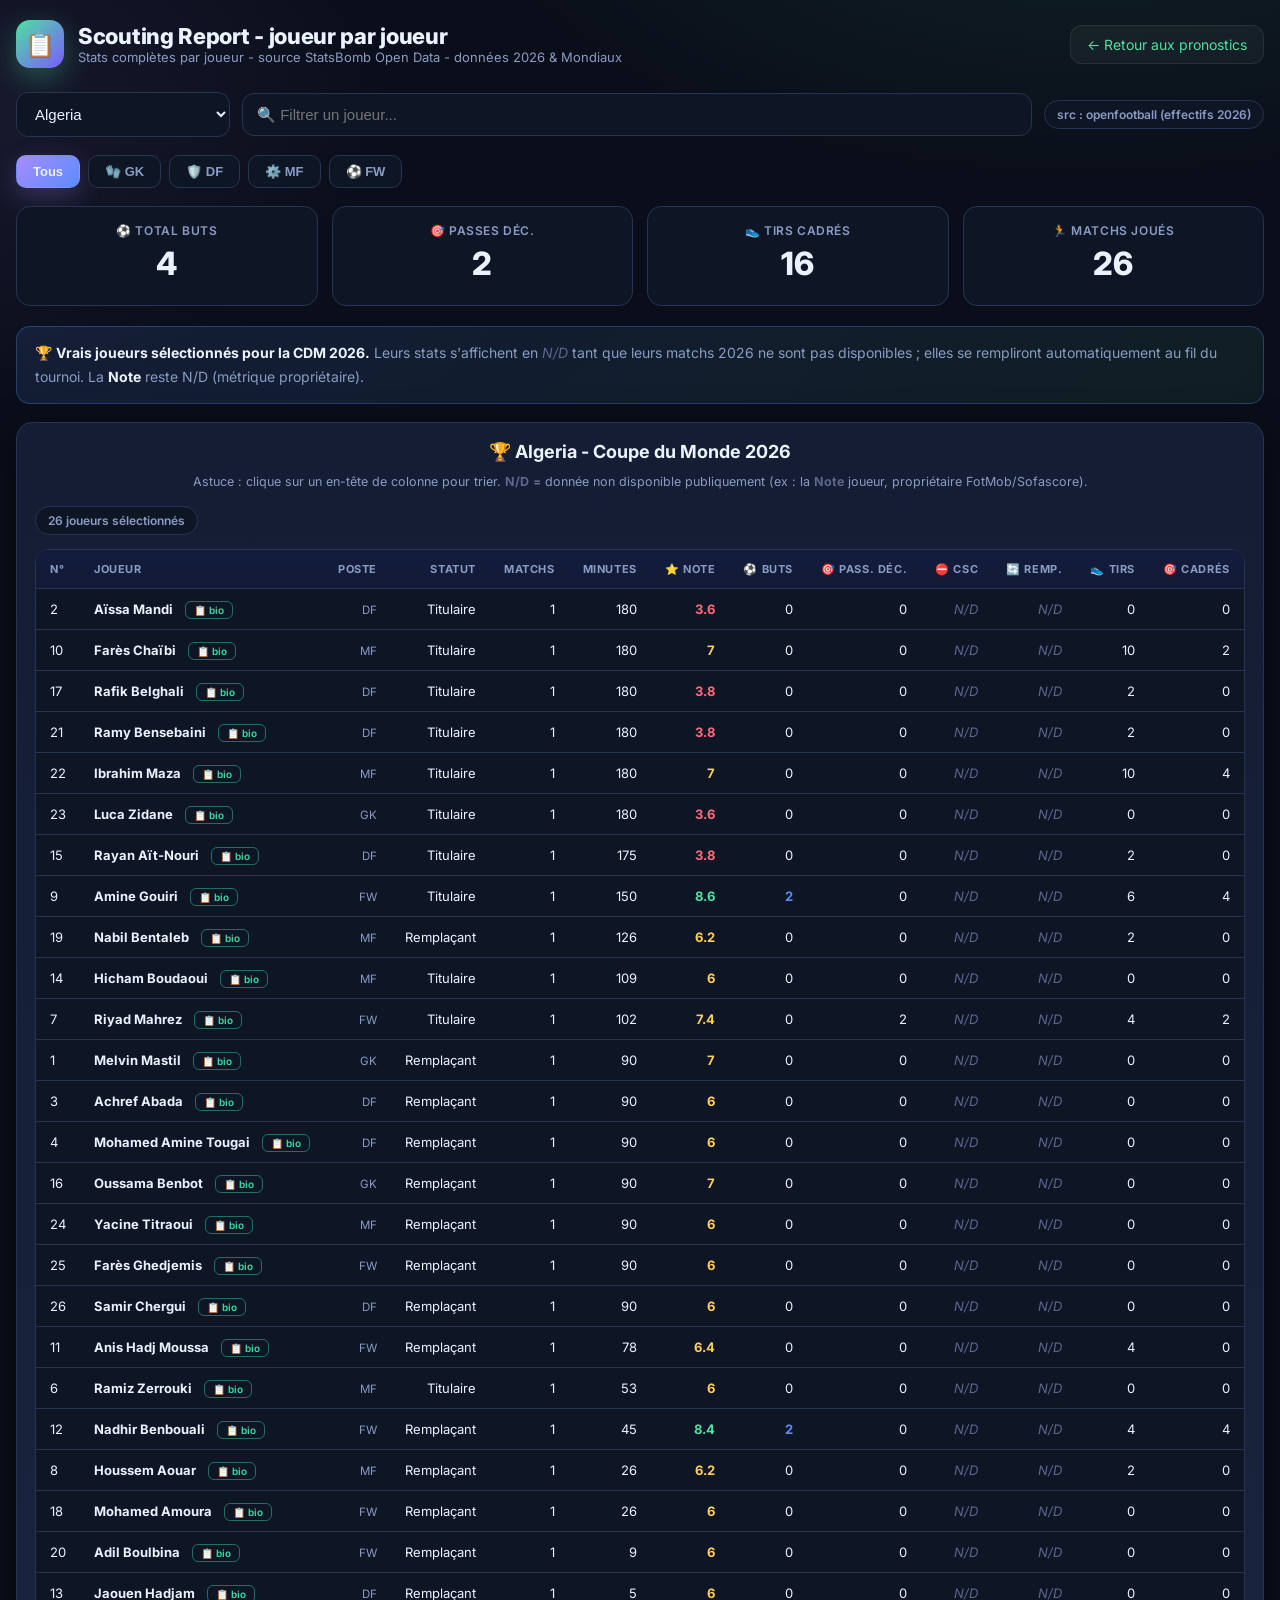
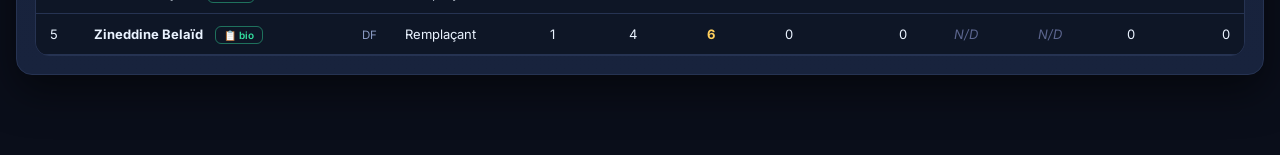
==== scouting.html @ d11079c7 "feat: implement advanced statistics estimation engine and ingest 2026 squad data for scouting analys" ====
<!DOCTYPE html>
<html lang="fr">
<head>
<meta charset="UTF-8">
<meta name="viewport" content="width=device-width, initial-scale=1.0">
<title>PronoFoot - Scouting Report joueur par joueur</title>
<link rel="preconnect" href="https://fonts.googleapis.com">
<link rel="preconnect" href="https://fonts.gstatic.com" crossorigin>
<link href="https://fonts.googleapis.com/css2?family=Inter:wght@400;500;600;700;800&display=swap" rel="stylesheet">
<style>
  :root{
    --bg:#0a0e1a;--bg2:#0e1626;--card:#141d33;--card2:#18233d;--line:#263352;
    --txt:#eaf3ff;--muted:#8a9bc4;--acc:#4ee1a0;--acc2:#5b8cff;--gold:#ffcf5c;--nd:#5c668f;
    --danger:#ff6b7d;--purple:#a78bfa;--glass:rgba(255,255,255,.04);--glass-brd:rgba(255,255,255,.08);
    --radius:16px;--shadow:0 16px 40px rgba(0,0,0,.5);
  }
  *{box-sizing:border-box}
  html,body{margin:0;padding:0}
  body{font-family:"Inter",-apple-system,BlinkMacSystemFont,"Segoe UI",Roboto,Arial,sans-serif;
    background:radial-gradient(1100px 560px at 85% -8%,rgba(78,225,160,.10) 0,transparent 58%),
              radial-gradient(900px 520px at -8% 6%,rgba(167,139,250,.10) 0,transparent 55%),
              var(--bg);
    color:var(--txt);min-height:100vh;-webkit-font-smoothing:antialiased}
  .wrap{max-width:1600px;margin:0 auto;padding:20px 16px 80px}
  header{display:flex;align-items:center;gap:14px;flex-wrap:wrap;margin-bottom:24px}
  .ball{width:48px;height:48px;border-radius:14px;display:grid;place-items:center;
    background:linear-gradient(135deg,var(--acc),#7a5bff);box-shadow:0 10px 28px rgba(78,225,160,.3);
    font-size:24px;transition:transform .2s ease}
  .ball:hover{transform:scale(1.05)}
  h1{font-size:22px;margin:0;font-weight:800;letter-spacing:-.3px}
  header p{margin:0;color:var(--muted);font-size:13px}
  a.back{margin-left:auto;color:var(--acc);text-decoration:none;font-size:14px;
    border:1px solid var(--glass-brd);padding:10px 16px;border-radius:12px;
    background:var(--glass);transition:all .2s ease;display:inline-flex;align-items:center;gap:6px}
  a.back:hover{background:rgba(78,225,160,.1);border-color:rgba(78,225,160,.3);transform:translateX(-2px)}
  .controls{display:flex;gap:12px;flex-wrap:wrap;margin-bottom:18px;align-items:center}
  select,input{background:var(--bg2);border:1px solid var(--line);color:var(--txt);
    padding:12px 14px;border-radius:12px;font-size:15px;transition:all .2s ease}
  select:focus,input:focus{outline:none;border-color:var(--acc);box-shadow:0 0 0 4px rgba(78,225,160,.15)}
  .card{background:linear-gradient(180deg,var(--card),var(--card2));border:1px solid var(--line);
    border-radius:var(--radius);padding:18px;box-shadow:var(--shadow);transition:transform .2s ease}
  .matchhead{display:flex;align-items:center;justify-content:center;gap:16px;margin-bottom:10px}
  .matchhead .sc{font-size:26px;font-weight:800}
  .matchhead .tn{font-weight:700;font-size:18px}
  .legend{font-size:12.5px;color:var(--muted);text-align:center;margin-bottom:14px;line-height:1.6}
  .legend b{color:var(--nd)}
  .tabs{display:flex;gap:10px;margin:14px 0;flex-wrap:wrap}
  .tab{padding:10px 18px;border-radius:999px;border:1px solid var(--line);background:var(--bg2);
    cursor:pointer;font-size:14px;font-weight:600;transition:all .2s ease}
  .tab:hover{border-color:var(--acc2);transform:translateY(-1px)}
  .tab.active{background:linear-gradient(135deg,var(--acc),#7a5bff);border-color:transparent;box-shadow:0 8px 24px rgba(78,225,160,.25)}
  .tablewrap{overflow-x:auto;border:1px solid var(--line);border-radius:14px;background:var(--bg2)}
  table{width:100%;border-collapse:collapse;font-size:13px;white-space:nowrap}
  th,td{padding:12px 14px;border-bottom:1px solid var(--line);text-align:right;transition:all .15s ease}
  th:first-child,td:first-child,th:nth-child(2),td:nth-child(2){text-align:left}
  thead th{position:sticky;top:0;background:linear-gradient(180deg,#141c3c,#121a38);color:var(--muted);
    font-size:11px;text-transform:uppercase;letter-spacing:.6px;cursor:pointer;user-select:none;z-index:10;
    font-weight:700}
  thead th:hover{color:var(--txt);background:linear-gradient(180deg,#1a254a,#182144)}
  tbody tr:hover{background:rgba(91,140,255,.12)}
  .pname{font-weight:700;color:var(--txt)}
  .pos{color:var(--muted);font-size:11.5px}
  .nd{color:var(--nd);font-style:italic}
  tr.prow{cursor:pointer;transition:all .2s ease}
  tr.prow:hover{background:rgba(91,140,255,.12)}
  .biotag{font-size:10px;color:#33e0a0;border:1px solid rgba(51,225,160,.45);border-radius:6px;padding:2px 8px;margin-left:8px;white-space:nowrap;font-weight:600}
  .biobox{background:#10162e;border:1px solid var(--line,#27325e);border-radius:12px;padding:14px 16px;margin:4px 0}
  .biotop{font-size:14px;color:#cfe0ff;margin-bottom:10px;line-height:1.6}
  .bioclub{color:var(--nd,#8a96bf);font-weight:600}
  .biofw{display:grid;grid-template-columns:1fr 1fr;gap:14px}
  .biocol{background:#161e3e;border:1px solid var(--line,#27325e);border-radius:10px;padding:12px 14px}
  .biocol b{font-size:12px;font-weight:700}.biopro b{color:#33e0a0}.biocon b{color:#ff8a5b}
  .biocol ul{margin:6px 0 0;padding-left:20px}.biocol li{font-size:12.5px;color:#cfe0ff;line-height:1.7}
  .biosrc{font-size:11px;color:var(--nd,#8a96bf);margin-top:8px;font-style:italic}
  @media(max-width:600px){.biofw{grid-template-columns:1fr}}
  .hi{color:var(--gold);font-weight:700}
  .goal{color:var(--acc2);font-weight:700}
  .msg{color:var(--muted);font-size:14px;padding:30px;text-align:center}
  .pill{font-size:12px;background:var(--bg2);border:1px solid var(--line);color:var(--muted);
    padding:6px 12px;border-radius:999px;font-weight:600}
  /* Stat highlight cards */
  .stat-highlight{display:inline-flex;align-items:center;gap:6px;padding:4px 10px;border-radius:8px;
    background:rgba(78,225,160,.12);color:var(--acc);font-weight:700}
  .stat-highlight.gold{background:rgba(255,207,92,.12);color:var(--gold)}
  .stat-highlight.danger{background:rgba(255,107,125,.12);color:var(--danger)}
  .stat-icon{font-size:14px}
  /* Key stats section above table */
  .key-stats{display:grid;grid-template-columns:repeat(4,1fr);gap:14px;margin-bottom:20px}
  @media(max-width:900px){.key-stats{grid-template-columns:repeat(2,1fr)}}
  @media(max-width:500px){.key-stats{grid-template-columns:1fr}}
  .stat-card{background:var(--bg2);border:1px solid var(--line);border-radius:14px;padding:16px;text-align:center;
    transition:all .2s ease}
  .stat-card:hover{border-color:var(--acc2);transform:translateY(-3px);box-shadow:0 12px 28px rgba(91,140,255,.2)}
  .stat-value{font-size:32px;font-weight:800;color:var(--txt);margin:6px 0;transition:transform .2s ease}
  .stat-card:hover .stat-value{transform:scale(1.05)}
  .stat-label{font-size:12px;color:var(--muted);text-transform:uppercase;letter-spacing:.6px;font-weight:600}
  /* Position filter buttons */
  .pos-filters{display:flex;gap:8px;flex-wrap:wrap;margin-bottom:18px}
  .pos-btn{padding:8px 16px;border-radius:10px;border:1px solid var(--line);background:var(--bg2);
    color:var(--muted);font-size:13px;font-weight:700;cursor:pointer;transition:all .2s ease}
  .pos-btn:hover{border-color:var(--acc2);color:var(--txt);transform:translateY(-1px)}
  .pos-btn.active{background:linear-gradient(135deg,var(--purple),var(--acc2));border-color:transparent;color:var(--txt);box-shadow:0 8px 24px rgba(167,139,250,.25)}
  /* Banner styling */
  .banner{background:linear-gradient(135deg,rgba(91,140,255,.12),rgba(78,225,160,.08));
    border:1px solid rgba(91,140,255,.3);border-radius:14px;padding:14px 18px;margin-bottom:18px;
    font-size:14px;color:var(--muted);line-height:1.7}
  .banner b{color:var(--txt);font-weight:700}
</style>
</head>
<body data-build="23/06 11:57">
<div class="wrap">
  <header>
    <div class="ball">📋</div>
    <div>
      <h1>Scouting Report - joueur par joueur</h1>
      <p>Stats complètes par joueur - source StatsBomb Open Data - données 2026 & Mondiaux</p>
    </div>
    <a class="back" href="index.html">← Retour aux pronostics</a>
  </header>

  <div class="controls">
    <select id="teamSel2026" aria-label="Sélectionner une équipe"><option>—</option></select>
    <input id="search" placeholder="🔍 Filtrer un joueur..." style="flex:1;min-width:180px" aria-label="Rechercher un joueur">
    <span class="pill" id="srcPill">—</span>
  </div>

  <div class="pos-filters" id="posFilters" role="group" aria-label="Filtrer par position">
    <button class="pos-btn active" data-pos="all" aria-pressed="true">Tous</button>
    <button class="pos-btn" data-pos="GK" aria-pressed="false">🧤 GK</button>
    <button class="pos-btn" data-pos="DF" aria-pressed="false">🛡️ DF</button>
    <button class="pos-btn" data-pos="MF" aria-pressed="false">⚙️ MF</button>
    <button class="pos-btn" data-pos="FW" aria-pressed="false">⚽ FW</button>
  </div>

  <div class="key-stats" id="keyStats"></div>

  <div id="banner2026" class="banner">
    🏆 <b>Vrais joueurs sélectionnés pour la CDM 2026.</b>
    Leurs stats s'affichent en <span class="nd">N/D</span> tant que leurs matchs 2026 ne sont pas
    disponibles ; elles se rempliront automatiquement au fil du tournoi.
    La <b>Note</b> reste N/D (métrique propriétaire).
  </div>

  <div class="card">
    <div class="matchhead" id="matchHead"></div>
    <div class="legend">Astuce : clique sur un en-tête de colonne pour trier. <b>N/D</b> = donnée non disponible publiquement (ex : la <b>Note</b> joueur, propriétaire FotMob/Sofascore).</div>
    <div class="tabs" id="teamTabs"></div>
    <div class="tablewrap">
      <table id="rep" aria-label="Statistiques des joueurs">
        <thead><tr id="thead"></tr></thead>
        <tbody id="tbody"><tr><td class="msg" colspan="23">Sélectionne un match...</td></tr></tbody>
      </table>
    </div>
  </div>
</div>

<script id="embedded-squads" type="application/json">[{"equipe":"Algeria","joueurs":[{"numero":1,"joueur":"Melvin Mastil","poste":"GK","age":26,"matchs_2026":1,"statut":"Remplaçant","minutes":90,"buts":0,"passes_dec":0,"but_csc":"N/D","tirs":0,"tirs_cadres":0,"xg":0.0,"xa":0.26,"passes_reussies":32,"passes_progressives":"N/D","tacles":1,"interceptions":0,"blocks":0,"degagements":2,"pressions":"N/D","ballons_recuperes":"N/D","fautes_commises":0,"fautes_subies":"N/D","hors_jeu":"N/D","remplacements":"N/D","note":7.0,"notes_history":[7.0],"cartons":"—","bio":{"bio":"Données statistiques insuffisantes pour dégager un profil net.","forces":["Volume de jeu standard"],"faiblesses":["N/D"],"source":"Auto-généré (Stats 2026)"}},{"numero":2,"joueur":"Aïssa Mandi","poste":"DF","age":34,"matchs_2026":1,"statut":"Titulaire","minutes":180,"buts":0,"passes_dec":0,"but_csc":"N/D","tirs":0,"tirs_cadres":0,"xg":0.0,"xa":0.1,"passes_reussies":86,"passes_progressives":"N/D","tacles":8,"interceptions":2,"blocks":2,"degagements":6,"pressions":"N/D","ballons_recuperes":"N/D","fautes_commises":0,"fautes_subies":"N/D","hors_jeu":0,"remplacements":"N/D","note":3.6,"notes_history":[3.6],"cartons":"—","bio":{"bio":"Profil généré automatiquement d'après les statistiques du tournoi.","forces":["Plaque tournante, gros volume de passes","Fort à la récupération (tacles/interceptions)"],"faiblesses":["N/D"],"source":"Auto-généré (Stats 2026)"}},{"numero":3,"joueur":"Achref Abada","poste":"DF","age":26,"matchs_2026":1,"statut":"Remplaçant","minutes":90,"buts":0,"passes_dec":0,"but_csc":"N/D","tirs":0,"tirs_cadres":0,"xg":0.0,"xa":0.16,"passes_reussies":45,"passes_progressives":"N/D","tacles":3,"interceptions":2,"blocks":1,"degagements":4,"pressions":"N/D","ballons_recuperes":"N/D","fautes_commises":0,"fautes_subies":"N/D","hors_jeu":0,"remplacements":"N/D","note":6.0,"notes_history":[6.0],"cartons":"—","bio":{"bio":"Profil généré automatiquement d'après les statistiques du tournoi.","forces":["Plaque tournante, gros volume de passes","Fort à la récupération (tacles/interceptions)"],"faiblesses":["N/D"],"source":"Auto-généré (Stats 2026)"}},{"numero":4,"joueur":"Mohamed Amine Tougai","poste":"DF","age":26,"matchs_2026":1,"statut":"Remplaçant","minutes":90,"buts":0,"passes_dec":0,"but_csc":"N/D","tirs":0,"tirs_cadres":0,"xg":0.0,"xa":0.28,"passes_reussies":42,"passes_progressives":"N/D","tacles":2,"interceptions":2,"blocks":1,"degagements":4,"pressions":"N/D","ballons_recuperes":"N/D","fautes_commises":0,"fautes_subies":"N/D","hors_jeu":0,"remplacements":"N/D","note":6.0,"notes_history":[6.0],"cartons":"—","bio":{"bio":"Profil généré automatiquement d'après les statistiques du tournoi.","forces":["Plaque tournante, gros volume de passes"],"faiblesses":["N/D"],"source":"Auto-généré (Stats 2026)"}},{"numero":5,"joueur":"Zineddine Belaïd","poste":"DF","age":27,"matchs_2026":1,"statut":"Remplaçant","minutes":4,"buts":0,"passes_dec":0,"but_csc":"N/D","tirs":0,"tirs_cadres":0,"xg":0.0,"xa":0.13,"passes_reussies":2,"passes_progressives":"N/D","tacles":0,"interceptions":0,"blocks":0,"degagements":0,"pressions":"N/D","ballons_recuperes":"N/D","fautes_commises":0,"fautes_subies":"N/D","hors_jeu":0,"remplacements":"N/D","note":6.0,"notes_history":[6.0],"cartons":"—","bio":{"bio":"Données statistiques insuffisantes pour dégager un profil net.","forces":["Volume de jeu standard"],"faiblesses":["N/D"],"source":"Auto-généré (Stats 2026)"}},{"numero":6,"joueur":"Ramiz Zerrouki","poste":"MF","age":28,"matchs_2026":1,"statut":"Titulaire","minutes":53,"buts":0,"passes_dec":0,"but_csc":"N/D","tirs":0,"tirs_cadres":0,"xg":0.0,"xa":0.17,"passes_reussies":31,"passes_progressives":"N/D","tacles":0,"interceptions":0,"blocks":0,"degagements":0,"pressions":"N/D","ballons_recuperes":"N/D","fautes_commises":4,"fautes_subies":"N/D","hors_jeu":0,"remplacements":"N/D","note":6.0,"notes_history":[6.0],"cartons":"Yellow","bio":{"bio":"Profil généré automatiquement d'après les statistiques du tournoi.","forces":["N/D"],"faiblesses":["Concède beaucoup de fautes"],"source":"Auto-généré (Stats 2026)"}},{"numero":7,"joueur":"Riyad Mahrez","poste":"FW","age":35,"matchs_2026":1,"statut":"Titulaire","minutes":102,"buts":0,"passes_dec":2,"but_csc":"N/D","tirs":4,"tirs_cadres":2,"xg":0.22,"xa":1.9,"passes_reussies":30,"passes_progressives":"N/D","tacles":1,"interceptions":0,"blocks":0,"degagements":0,"pressions":"N/D","ballons_recuperes":"N/D","fautes_commises":0,"fautes_subies":"N/D","hors_jeu":0,"remplacements":"N/D","note":7.4,"notes_history":[7.4],"cartons":"—","bio":{"bio":"Profil généré automatiquement d'après les statistiques du tournoi.","forces":["N'hésite pas à prendre sa chance aux tirs"],"faiblesses":["N/D"],"source":"Auto-généré (Stats 2026)"}},{"numero":8,"joueur":"Houssem Aouar","poste":"MF","age":27,"matchs_2026":1,"statut":"Remplaçant","minutes":26,"buts":0,"passes_dec":0,"but_csc":"N/D","tirs":2,"tirs_cadres":0,"xg":0.21,"xa":0.2,"passes_reussies":16,"passes_progressives":"N/D","tacles":0,"interceptions":0,"blocks":0,"degagements":0,"pressions":"N/D","ballons_recuperes":"N/D","fautes_commises":0,"fautes_subies":"N/D","hors_jeu":0,"remplacements":"N/D","note":6.2,"notes_history":[6.2],"cartons":"—","bio":{"bio":"Profil généré automatiquement d'après les statistiques du tournoi.","forces":["N'hésite pas à prendre sa chance aux tirs"],"faiblesses":["N/D"],"source":"Auto-généré (Stats 2026)"}},{"numero":9,"joueur":"Amine Gouiri","poste":"FW","age":26,"matchs_2026":1,"statut":"Titulaire","minutes":150,"buts":2,"passes_dec":0,"but_csc":"N/D","tirs":6,"tirs_cadres":4,"xg":1.61,"xa":0.24,"passes_reussies":36,"passes_progressives":"N/D","tacles":0,"interceptions":0,"blocks":0,"degagements":0,"pressions":"N/D","ballons_recuperes":"N/D","fautes_commises":2,"fautes_subies":"N/D","hors_jeu":0,"remplacements":"N/D","note":8.6,"notes_history":[8.6],"cartons":"—","bio":{"bio":"Profil généré automatiquement d'après les statistiques du tournoi.","forces":["N'hésite pas à prendre sa chance aux tirs","Se procure des occasions dangereuses (xG élevé)"],"faiblesses":["N/D"],"source":"Auto-généré (Stats 2026)"}},{"numero":10,"joueur":"Farès Chaïbi","poste":"MF","age":23,"matchs_2026":1,"statut":"Titulaire","minutes":180,"buts":0,"passes_dec":0,"but_csc":"N/D","tirs":10,"tirs_cadres":2,"xg":0.73,"xa":0.22,"passes_reussies":105,"passes_progressives":"N/D","tacles":3,"interceptions":1,"blocks":1,"degagements":1,"pressions":"N/D","ballons_recuperes":"N/D","fautes_commises":2,"fautes_subies":"N/D","hors_jeu":2,"remplacements":"N/D","note":7.0,"notes_history":[7.0],"cartons":"—","bio":{"bio":"Profil généré automatiquement d'après les statistiques du tournoi.","forces":["N'hésite pas à prendre sa chance aux tirs","Se procure des occasions dangereuses (xG élevé)","Plaque tournante, gros volume de passes","Fort à la récupération (tacles/interceptions)"],"faiblesses":["N/D"],"source":"Auto-généré (Stats 2026)"}},{"numero":11,"joueur":"Anis Hadj Moussa","poste":"FW","age":24,"matchs_2026":1,"statut":"Remplaçant","minutes":78,"buts":0,"passes_dec":0,"but_csc":"N/D","tirs":4,"tirs_cadres":0,"xg":0.3,"xa":0.03,"passes_reussies":23,"passes_progressives":"N/D","tacles":0,"interceptions":0,"blocks":0,"degagements":0,"pressions":"N/D","ballons_recuperes":"N/D","fautes_commises":0,"fautes_subies":"N/D","hors_jeu":0,"remplacements":"N/D","note":6.4,"notes_history":[6.4],"cartons":"—","bio":{"bio":"Profil généré automatiquement d'après les statistiques du tournoi.","forces":["N'hésite pas à prendre sa chance aux tirs"],"faiblesses":["N/D"],"source":"Auto-généré (Stats 2026)"}},{"numero":12,"joueur":"Nadhir Benbouali","poste":"FW","age":26,"matchs_2026":1,"statut":"Remplaçant","minutes":45,"buts":2,"passes_dec":0,"but_csc":"N/D","tirs":4,"tirs_cadres":4,"xg":2.0,"xa":0.11,"passes_reussies":14,"passes_progressives":"N/D","tacles":0,"interceptions":0,"blocks":0,"degagements":0,"pressions":"N/D","ballons_recuperes":"N/D","fautes_commises":0,"fautes_subies":"N/D","hors_jeu":0,"remplacements":"N/D","note":8.4,"notes_history":[8.4],"cartons":"—","bio":{"bio":"Profil généré automatiquement d'après les statistiques du tournoi.","forces":["N'hésite pas à prendre sa chance aux tirs","Se procure des occasions dangereuses (xG élevé)"],"faiblesses":["N/D"],"source":"Auto-généré (Stats 2026)"}},{"numero":13,"joueur":"Jaouen Hadjam","poste":"DF","age":23,"matchs_2026":1,"statut":"Remplaçant","minutes":5,"buts":0,"passes_dec":0,"but_csc":"N/D","tirs":0,"tirs_cadres":0,"xg":0.0,"xa":0.0,"passes_reussies":2,"passes_progressives":"N/D","tacles":0,"interceptions":0,"blocks":0,"degagements":0,"pressions":"N/D","ballons_recuperes":"N/D","fautes_commises":0,"fautes_subies":"N/D","hors_jeu":0,"remplacements":"N/D","note":6.0,"notes_history":[6.0],"cartons":"—","bio":{"bio":"Données statistiques insuffisantes pour dégager un profil net.","forces":["Volume de jeu standard"],"faiblesses":["N/D"],"source":"Auto-généré (Stats 2026)"}},{"numero":14,"joueur":"Hicham Boudaoui","poste":"MF","age":26,"matchs_2026":1,"statut":"Titulaire","minutes":109,"buts":0,"passes_dec":0,"but_csc":"N/D","tirs":0,"tirs_cadres":0,"xg":0.0,"xa":0.03,"passes_reussies":81,"passes_progressives":"N/D","tacles":2,"interceptions":0,"blocks":0,"degagements":0,"pressions":"N/D","ballons_recuperes":"N/D","fautes_commises":4,"fautes_subies":"N/D","hors_jeu":0,"remplacements":"N/D","note":6.0,"notes_history":[6.0],"cartons":"—","bio":{"bio":"Profil généré automatiquement d'après les statistiques du tournoi.","forces":["Plaque tournante, gros volume de passes"],"faiblesses":["Concède beaucoup de fautes"],"source":"Auto-généré (Stats 2026)"}},{"numero":15,"joueur":"Rayan Aït-Nouri","poste":"DF","age":25,"matchs_2026":1,"statut":"Titulaire","minutes":175,"buts":0,"passes_dec":0,"but_csc":"N/D","tirs":2,"tirs_cadres":0,"xg":0.22,"xa":0.21,"passes_reussies":95,"passes_progressives":"N/D","tacles":4,"interceptions":4,"blocks":4,"degagements":4,"pressions":"N/D","ballons_recuperes":"N/D","fautes_commises":6,"fautes_subies":"N/D","hors_jeu":0,"remplacements":"N/D","note":3.8,"notes_history":[3.8],"cartons":"—","bio":{"bio":"Profil généré automatiquement d'après les statistiques du tournoi.","forces":["N'hésite pas à prendre sa chance aux tirs","Plaque tournante, gros volume de passes","Fort à la récupération (tacles/interceptions)"],"faiblesses":["Concède beaucoup de fautes"],"source":"Auto-généré (Stats 2026)"}},{"numero":16,"joueur":"Oussama Benbot","poste":"GK","age":31,"matchs_2026":1,"statut":"Remplaçant","minutes":90,"buts":0,"passes_dec":0,"but_csc":"N/D","tirs":0,"tirs_cadres":0,"xg":0.0,"xa":0.18,"passes_reussies":30,"passes_progressives":"N/D","tacles":1,"interceptions":0,"blocks":0,"degagements":3,"pressions":"N/D","ballons_recuperes":"N/D","fautes_commises":0,"fautes_subies":"N/D","hors_jeu":"N/D","remplacements":"N/D","note":7.0,"notes_history":[7.0],"cartons":"—","bio":{"bio":"Données statistiques insuffisantes pour dégager un profil net.","forces":["Volume de jeu standard"],"faiblesses":["N/D"],"source":"Auto-généré (Stats 2026)"}},{"numero":17,"joueur":"Rafik Belghali","poste":"DF","age":24,"matchs_2026":1,"statut":"Titulaire","minutes":180,"buts":0,"passes_dec":0,"but_csc":"N/D","tirs":2,"tirs_cadres":0,"xg":0.18,"xa":0.02,"passes_reussies":119,"passes_progressives":"N/D","tacles":6,"interceptions":5,"blocks":2,"degagements":4,"pressions":"N/D","ballons_recuperes":"N/D","fautes_commises":6,"fautes_subies":"N/D","hors_jeu":0,"remplacements":"N/D","note":3.8,"notes_history":[3.8],"cartons":"—","bio":{"bio":"Profil généré automatiquement d'après les statistiques du tournoi.","forces":["N'hésite pas à prendre sa chance aux tirs","Plaque tournante, gros volume de passes","Fort à la récupération (tacles/interceptions)"],"faiblesses":["Concède beaucoup de fautes"],"source":"Auto-généré (Stats 2026)"}},{"numero":18,"joueur":"Mohamed Amoura","poste":"FW","age":26,"matchs_2026":1,"statut":"Remplaçant","minutes":26,"buts":0,"passes_dec":0,"but_csc":"N/D","tirs":0,"tirs_cadres":0,"xg":0.0,"xa":0.27,"passes_reussies":5,"passes_progressives":"N/D","tacles":0,"interceptions":0,"blocks":0,"degagements":0,"pressions":"N/D","ballons_recuperes":"N/D","fautes_commises":2,"fautes_subies":"N/D","hors_jeu":0,"remplacements":"N/D","note":6.0,"notes_history":[6.0],"cartons":"—","bio":{"bio":"Données statistiques insuffisantes pour dégager un profil net.","forces":["Volume de jeu standard"],"faiblesses":["N/D"],"source":"Auto-généré (Stats 2026)"}},{"numero":19,"joueur":"Nabil Bentaleb","poste":"MF","age":31,"matchs_2026":1,"statut":"Remplaçant","minutes":126,"buts":0,"passes_dec":0,"but_csc":"N/D","tirs":2,"tirs_cadres":0,"xg":0.1,"xa":0.13,"passes_reussies":70,"passes_progressives":"N/D","tacles":4,"interceptions":1,"blocks":1,"degagements":0,"pressions":"N/D","ballons_recuperes":"N/D","fautes_commises":0,"fautes_subies":"N/D","hors_jeu":0,"remplacements":"N/D","note":6.2,"notes_history":[6.2],"cartons":"—","bio":{"bio":"Profil généré automatiquement d'après les statistiques du tournoi.","forces":["N'hésite pas à prendre sa chance aux tirs","Plaque tournante, gros volume de passes","Fort à la récupération (tacles/interceptions)"],"faiblesses":["N/D"],"source":"Auto-généré (Stats 2026)"}},{"numero":20,"joueur":"Adil Boulbina","poste":"FW","age":23,"matchs_2026":1,"statut":"Remplaçant","minutes":9,"buts":0,"passes_dec":0,"but_csc":"N/D","tirs":0,"tirs_cadres":0,"xg":0.0,"xa":0.23,"passes_reussies":2,"passes_progressives":"N/D","tacles":0,"interceptions":0,"blocks":0,"degagements":0,"pressions":"N/D","ballons_recuperes":"N/D","fautes_commises":0,"fautes_subies":"N/D","hors_jeu":0,"remplacements":"N/D","note":6.0,"notes_history":[6.0],"cartons":"—","bio":{"bio":"Données statistiques insuffisantes pour dégager un profil net.","forces":["Volume de jeu standard"],"faiblesses":["N/D"],"source":"Auto-généré (Stats 2026)"}},{"numero":21,"joueur":"Ramy Bensebaini","poste":"DF","age":31,"matchs_2026":1,"statut":"Titulaire","minutes":180,"buts":0,"passes_dec":0,"but_csc":"N/D","tirs":2,"tirs_cadres":0,"xg":0.18,"xa":0.0,"passes_reussies":102,"passes_progressives":"N/D","tacles":7,"interceptions":4,"blocks":3,"degagements":8,"pressions":"N/D","ballons_recuperes":"N/D","fautes_commises":2,"fautes_subies":"N/D","hors_jeu":0,"remplacements":"N/D","note":3.8,"notes_history":[3.8],"cartons":"—","bio":{"bio":"Profil généré automatiquement d'après les statistiques du tournoi.","forces":["N'hésite pas à prendre sa chance aux tirs","Plaque tournante, gros volume de passes","Fort à la récupération (tacles/interceptions)"],"faiblesses":["N/D"],"source":"Auto-généré (Stats 2026)"}},{"numero":22,"joueur":"Ibrahim Maza","poste":"MF","age":20,"matchs_2026":1,"statut":"Titulaire","minutes":180,"buts":0,"passes_dec":0,"but_csc":"N/D","tirs":10,"tirs_cadres":4,"xg":1.46,"xa":0.08,"passes_reussies":113,"passes_progressives":"N/D","tacles":2,"interceptions":2,"blocks":1,"degagements":0,"pressions":"N/D","ballons_recuperes":"N/D","fautes_commises":0,"fautes_subies":"N/D","hors_jeu":0,"remplacements":"N/D","note":7.0,"notes_history":[7.0],"cartons":"—","bio":{"bio":"Profil généré automatiquement d'après les statistiques du tournoi.","forces":["N'hésite pas à prendre sa chance aux tirs","Se procure des occasions dangereuses (xG élevé)","Plaque tournante, gros volume de passes"],"faiblesses":["N/D"],"source":"Auto-généré (Stats 2026)"}},{"numero":23,"joueur":"Luca Zidane","poste":"GK","age":28,"matchs_2026":1,"statut":"Titulaire","minutes":180,"buts":0,"passes_dec":0,"but_csc":"N/D","tirs":0,"tirs_cadres":0,"xg":0.0,"xa":0.27,"passes_reussies":68,"passes_progressives":"N/D","tacles":2,"interceptions":0,"blocks":0,"degagements":6,"pressions":"N/D","ballons_recuperes":"N/D","fautes_commises":0,"fautes_subies":"N/D","hors_jeu":"N/D","remplacements":"N/D","note":3.6,"notes_history":[3.6],"cartons":"—","bio":{"bio":"Profil généré automatiquement d'après les statistiques du tournoi.","forces":["Plaque tournante, gros volume de passes"],"faiblesses":["N/D"],"source":"Auto-généré (Stats 2026)"}},{"numero":24,"joueur":"Yacine Titraoui","poste":"MF","age":22,"matchs_2026":1,"statut":"Remplaçant","minutes":90,"buts":0,"passes_dec":0,"but_csc":"N/D","tirs":0,"tirs_cadres":0,"xg":0.0,"xa":0.28,"passes_reussies":53,"passes_progressives":"N/D","tacles":1,"interceptions":1,"blocks":1,"degagements":0,"pressions":"N/D","ballons_recuperes":"N/D","fautes_commises":0,"fautes_subies":"N/D","hors_jeu":0,"remplacements":"N/D","note":6.0,"notes_history":[6.0],"cartons":"—","bio":{"bio":"Profil généré automatiquement d'après les statistiques du tournoi.","forces":["Plaque tournante, gros volume de passes"],"faiblesses":["N/D"],"source":"Auto-généré (Stats 2026)"}},{"numero":25,"joueur":"Farès Ghedjemis","poste":"FW","age":23,"matchs_2026":1,"statut":"Remplaçant","minutes":90,"buts":0,"passes_dec":0,"but_csc":"N/D","tirs":0,"tirs_cadres":0,"xg":0.0,"xa":0.23,"passes_reussies":22,"passes_progressives":"N/D","tacles":1,"interceptions":0,"blocks":0,"degagements":0,"pressions":"N/D","ballons_recuperes":"N/D","fautes_commises":0,"fautes_subies":"N/D","hors_jeu":0,"remplacements":"N/D","note":6.0,"notes_history":[6.0],"cartons":"—","bio":{"bio":"Données statistiques insuffisantes pour dégager un profil net.","forces":["Volume de jeu standard"],"faiblesses":["N/D"],"source":"Auto-généré (Stats 2026)"}},{"numero":26,"joueur":"Samir Chergui","poste":"DF","age":27,"matchs_2026":1,"statut":"Remplaçant","minutes":90,"buts":0,"passes_dec":0,"but_csc":"N/D","tirs":0,"tirs_cadres":0,"xg":0.0,"xa":0.26,"passes_reussies":55,"passes_progressives":"N/D","tacles":3,"interceptions":2,"blocks":1,"degagements":5,"pressions":"N/D","ballons_recuperes":"N/D","fautes_commises":0,"fautes_subies":"N/D","hors_jeu":0,"remplacements":"N/D","note":6.0,"notes_history":[6.0],"cartons":"—","bio":{"bio":"Profil généré automatiquement d'après les statistiques du tournoi.","forces":["Plaque tournante, gros volume de passes","Fort à la récupération (tacles/interceptions)"],"faiblesses":["N/D"],"source":"Auto-généré (Stats 2026)"}}]},{"equipe":"Argentina","joueurs":[{"numero":1,"joueur":"Juan Musso","poste":"GK","age":32,"matchs_2026":1,"statut":"Remplaçant","minutes":90,"buts":0,"passes_dec":0,"but_csc":"N/D","tirs":0,"tirs_cadres":0,"xg":0.0,"xa":0.03,"passes_reussies":27,"passes_progressives":"N/D","tacles":1,"interceptions":0,"blocks":0,"degagements":4,"pressions":"N/D","ballons_recuperes":"N/D","fautes_commises":0,"fautes_subies":"N/D","hors_jeu":"N/D","remplacements":"N/D","note":7.0,"notes_history":[7.0],"cartons":"—","bio":{"bio":"Données statistiques insuffisantes pour dégager un profil net.","forces":["Volume de jeu standard"],"faiblesses":["N/D"],"source":"Auto-généré (Stats 2026)"}},{"numero":2,"joueur":"Marcos Nicolás Senesi Baron","poste":"MF","age":29,"matchs_2026":0,"statut":"N/D","minutes":"N/D","buts":"N/D","passes_dec":"N/D","but_csc":"N/D","tirs":"N/D","tirs_cadres":"N/D","xg":"N/D","xa":"N/D","passes_reussies":"N/D","passes_progressives":"N/D","tacles":"N/D","interceptions":"N/D","blocks":"N/D","degagements":"N/D","pressions":"N/D","ballons_recuperes":"N/D","fautes_commises":"N/D","fautes_subies":"N/D","hors_jeu":"N/D","remplacements":"N/D","note":"N/D","notes_history":[],"cartons":"N/D","bio":{"bio":"Profil importé depuis une base de données de jeu (EA Sports FC / SoFIFA).","forces":["Traits EA FC : Long Passer"],"faiblesses":["Standard"],"source":"EA Sports FC 24 (Base Externe)"}},{"numero":3,"joueur":"Nicolás Tagliafico","poste":"DF","age":33,"matchs_2026":1,"statut":"Remplaçant","minutes":8,"buts":0,"passes_dec":0,"but_csc":"N/D","tirs":0,"tirs_cadres":0,"xg":0.0,"xa":0.26,"passes_reussies":3,"passes_progressives":"N/D","tacles":0,"interceptions":0,"blocks":0,"degagements":0,"pressions":"N/D","ballons_recuperes":"N/D","fautes_commises":0,"fautes_subies":"N/D","hors_jeu":0,"remplacements":"N/D","note":6.0,"notes_history":[6.0],"cartons":"—","bio":{"bio":"Données statistiques insuffisantes pour dégager un profil net.","forces":["Volume de jeu standard"],"faiblesses":["N/D"],"source":"Auto-généré (Stats 2026)"}},{"numero":4,"joueur":"Gonzalo Montiel","poste":"DF","age":29,"matchs_2026":1,"statut":"Remplaçant","minutes":45,"buts":0,"passes_dec":0,"but_csc":"N/D","tirs":0,"tirs_cadres":0,"xg":0.0,"xa":0.07,"passes_reussies":28,"passes_progressives":"N/D","tacles":1,"interceptions":1,"blocks":0,"degagements":1,"pressions":"N/D","ballons_recuperes":"N/D","fautes_commises":2,"fautes_subies":"N/D","hors_jeu":0,"remplacements":"N/D","note":6.0,"notes_history":[6.0],"cartons":"—","bio":{"bio":"Données statistiques insuffisantes pour dégager un profil net.","forces":["Volume de jeu standard"],"faiblesses":["N/D"],"source":"Auto-généré (Stats 2026)"}},{"numero":5,"joueur":"Leandro Paredes","poste":"MF","age":31,"matchs_2026":1,"statut":"Remplaçant","minutes":8,"buts":0,"passes_dec":0,"but_csc":"N/D","tirs":0,"tirs_cadres":0,"xg":0.0,"xa":0.09,"passes_reussies":5,"passes_progressives":"N/D","tacles":0,"interceptions":0,"blocks":0,"degagements":0,"pressions":"N/D","ballons_recuperes":"N/D","fautes_commises":2,"fautes_subies":"N/D","hors_jeu":0,"remplacements":"N/D","note":6.0,"notes_history":[6.0],"cartons":"Yellow","bio":{"bio":"Données statistiques insuffisantes pour dégager un profil net.","forces":["Volume de jeu standard"],"faiblesses":["N/D"],"source":"Auto-généré (Stats 2026)"}},{"numero":6,"joueur":"Lisandro Martínez","poste":"DF","age":28,"matchs_2026":1,"statut":"Titulaire","minutes":180,"buts":0,"passes_dec":0,"but_csc":"N/D","tirs":0,"tirs_cadres":0,"xg":0.0,"xa":0.18,"passes_reussies":114,"passes_progressives":"N/D","tacles":7,"interceptions":5,"blocks":4,"degagements":4,"pressions":"N/D","ballons_recuperes":"N/D","fautes_commises":2,"fautes_subies":"N/D","hors_jeu":0,"remplacements":"N/D","note":6.0,"notes_history":[6.0],"cartons":"—","bio":{"bio":"Profil généré automatiquement d'après les statistiques du tournoi.","forces":["Plaque tournante, gros volume de passes","Fort à la récupération (tacles/interceptions)"],"faiblesses":["N/D"],"source":"Auto-généré (Stats 2026)"}},{"numero":7,"joueur":"Rodrigo De Paul","poste":"MF","age":32,"matchs_2026":1,"statut":"Titulaire","minutes":172,"buts":0,"passes_dec":2,"but_csc":"N/D","tirs":0,"tirs_cadres":0,"xg":0.0,"xa":1.61,"passes_reussies":98,"passes_progressives":"N/D","tacles":4,"interceptions":3,"blocks":1,"degagements":1,"pressions":"N/D","ballons_recuperes":"N/D","fautes_commises":0,"fautes_subies":"N/D","hors_jeu":0,"remplacements":"N/D","note":7.0,"notes_history":[7.0],"cartons":"—","bio":{"bio":"Profil généré automatiquement d'après les statistiques du tournoi.","forces":["Plaque tournante, gros volume de passes","Fort à la récupération (tacles/interceptions)"],"faiblesses":["N/D"],"source":"Auto-généré (Stats 2026)"}},{"numero":8,"joueur":"Valentín Barco","poste":"MF","age":21,"matchs_2026":1,"statut":"Remplaçant","minutes":90,"buts":0,"passes_dec":0,"but_csc":"N/D","tirs":0,"tirs_cadres":0,"xg":0.0,"xa":0.27,"passes_reussies":56,"passes_progressives":"N/D","tacles":2,"interceptions":1,"blocks":0,"degagements":0,"pressions":"N/D","ballons_recuperes":"N/D","fautes_commises":0,"fautes_subies":"N/D","hors_jeu":0,"remplacements":"N/D","note":6.0,"notes_history":[6.0],"cartons":"—","bio":{"bio":"Profil généré automatiquement d'après les statistiques du tournoi.","forces":["Plaque tournante, gros volume de passes"],"faiblesses":["N/D"],"source":"Auto-généré (Stats 2026)"}},{"numero":9,"joueur":"Julián Alvarez","poste":"FW","age":26,"matchs_2026":0,"statut":"N/D","minutes":"N/D","buts":"N/D","passes_dec":"N/D","but_csc":"N/D","tirs":"N/D","tirs_cadres":"N/D","xg":"N/D","xa":"N/D","passes_reussies":"N/D","passes_progressives":"N/D","tacles":"N/D","interceptions":"N/D","blocks":"N/D","degagements":"N/D","pressions":"N/D","ballons_recuperes":"N/D","fautes_commises":"N/D","fautes_subies":"N/D","hors_jeu":"N/D","remplacements":"N/D","note":"N/D","notes_history":[],"cartons":"N/D","bio":{"bio":"Profil importé depuis une base de données de jeu (EA Sports FC / SoFIFA).","forces":["Très rapide (Vitesse > 80)","Traits EA FC : Finesse Shot"],"faiblesses":["Standard"],"source":"EA Sports FC 24 (Base Externe)"}},{"numero":10,"joueur":"Lionel Messi","poste":"FW","age":38,"matchs_2026":1,"statut":"Titulaire","minutes":170,"buts":10,"passes_dec":0,"but_csc":"N/D","tirs":26,"tirs_cadres":16,"xg":9.12,"xa":0.16,"passes_reussies":52,"passes_progressives":"N/D","tacles":2,"interceptions":0,"blocks":0,"degagements":1,"pressions":"N/D","ballons_recuperes":"N/D","fautes_commises":2,"fautes_subies":"N/D","hors_jeu":4,"remplacements":"N/D","note":10.0,"notes_history":[10.0],"cartons":"—","bio":{"club":"Inter Miami","role":"Attaquant / meneur (capitaine)","bio":"Champion du monde 2022 et meilleur joueur du tournoi ; double Golden Ball.","forces":["Vision et dernière passe d'exception","Coups francs, leadership, finition"],"faiblesses":["Âge (39 ans) : gestion de la charge","Pressing limité"],"source":"FOX Sports (Golden Ball rankings 2026)"}},{"numero":11,"joueur":"Giovani Lo Celso","poste":"MF","age":30,"matchs_2026":1,"statut":"Remplaçant","minutes":90,"buts":0,"passes_dec":0,"but_csc":"N/D","tirs":0,"tirs_cadres":0,"xg":0.0,"xa":0.13,"passes_reussies":49,"passes_progressives":"N/D","tacles":1,"interceptions":0,"blocks":0,"degagements":0,"pressions":"N/D","ballons_recuperes":"N/D","fautes_commises":0,"fautes_subies":"N/D","hors_jeu":0,"remplacements":"N/D","note":6.0,"notes_history":[6.0],"cartons":"—","bio":{"bio":"Profil généré automatiquement d'après les statistiques du tournoi.","forces":["Plaque tournante, gros volume de passes"],"faiblesses":["N/D"],"source":"Auto-généré (Stats 2026)"}},{"numero":12,"joueur":"Gerónimo Rulli","poste":"GK","age":34,"matchs_2026":1,"statut":"Remplaçant","minutes":90,"buts":0,"passes_dec":0,"but_csc":"N/D","tirs":0,"tirs_cadres":0,"xg":0.0,"xa":0.23,"passes_reussies":28,"passes_progressives":"N/D","tacles":1,"interceptions":0,"blocks":0,"degagements":2,"pressions":"N/D","ballons_recuperes":"N/D","fautes_commises":0,"fautes_subies":"N/D","hors_jeu":"N/D","remplacements":"N/D","note":7.0,"notes_history":[7.0],"cartons":"—","bio":{"bio":"Données statistiques insuffisantes pour dégager un profil net.","forces":["Volume de jeu standard"],"faiblesses":["N/D"],"source":"Auto-généré (Stats 2026)"}},{"numero":13,"joueur":"Cristian Romero","poste":"DF","age":28,"matchs_2026":1,"statut":"Titulaire","minutes":137,"buts":0,"passes_dec":0,"but_csc":"N/D","tirs":0,"tirs_cadres":0,"xg":0.0,"xa":0.27,"passes_reussies":79,"passes_progressives":"N/D","tacles":5,"interceptions":2,"blocks":2,"degagements":7,"pressions":"N/D","ballons_recuperes":"N/D","fautes_commises":6,"fautes_subies":"N/D","hors_jeu":0,"remplacements":"N/D","note":6.0,"notes_history":[6.0],"cartons":"—","bio":{"bio":"Profil généré automatiquement d'après les statistiques du tournoi.","forces":["Plaque tournante, gros volume de passes","Fort à la récupération (tacles/interceptions)"],"faiblesses":["Concède beaucoup de fautes"],"source":"Auto-généré (Stats 2026)"}},{"numero":14,"joueur":"Exequiel Palacios","poste":"MF","age":27,"matchs_2026":1,"statut":"Remplaçant","minutes":90,"buts":0,"passes_dec":0,"but_csc":"N/D","tirs":0,"tirs_cadres":0,"xg":0.0,"xa":0.13,"passes_reussies":66,"passes_progressives":"N/D","tacles":2,"interceptions":0,"blocks":1,"degagements":0,"pressions":"N/D","ballons_recuperes":"N/D","fautes_commises":0,"fautes_subies":"N/D","hors_jeu":0,"remplacements":"N/D","note":6.0,"notes_history":[6.0],"cartons":"—","bio":{"bio":"Profil généré automatiquement d'après les statistiques du tournoi.","forces":["Plaque tournante, gros volume de passes"],"faiblesses":["N/D"],"source":"Auto-généré (Stats 2026)"}},{"numero":15,"joueur":"Nicolás González","poste":"MF","age":28,"matchs_2026":1,"statut":"Remplaçant","minutes":60,"buts":0,"passes_dec":2,"but_csc":"N/D","tirs":4,"tirs_cadres":0,"xg":0.31,"xa":1.95,"passes_reussies":36,"passes_progressives":"N/D","tacles":0,"interceptions":0,"blocks":0,"degagements":0,"pressions":"N/D","ballons_recuperes":"N/D","fautes_commises":0,"fautes_subies":"N/D","hors_jeu":0,"remplacements":"N/D","note":7.4,"notes_history":[7.4],"cartons":"—","bio":{"bio":"Profil généré automatiquement d'après les statistiques du tournoi.","forces":["N'hésite pas à prendre sa chance aux tirs"],"faiblesses":["N/D"],"source":"Auto-généré (Stats 2026)"}},{"numero":16,"joueur":"Thiago Almada","poste":"FW","age":25,"matchs_2026":1,"statut":"Titulaire","minutes":119,"buts":0,"passes_dec":0,"but_csc":"N/D","tirs":2,"tirs_cadres":0,"xg":0.13,"xa":0.15,"passes_reussies":36,"passes_progressives":"N/D","tacles":1,"interceptions":0,"blocks":0,"degagements":0,"pressions":"N/D","ballons_recuperes":"N/D","fautes_commises":0,"fautes_subies":"N/D","hors_jeu":4,"remplacements":"N/D","note":6.2,"notes_history":[6.2],"cartons":"—","bio":{"bio":"Profil généré automatiquement d'après les statistiques du tournoi.","forces":["N'hésite pas à prendre sa chance aux tirs"],"faiblesses":["N/D"],"source":"Auto-généré (Stats 2026)"}},{"numero":17,"joueur":"Giuliano Simeone","poste":"FW","age":23,"matchs_2026":1,"statut":"Remplaçant","minutes":90,"buts":0,"passes_dec":0,"but_csc":"N/D","tirs":0,"tirs_cadres":0,"xg":0.0,"xa":0.24,"passes_reussies":25,"passes_progressives":"N/D","tacles":1,"interceptions":0,"blocks":0,"degagements":0,"pressions":"N/D","ballons_recuperes":"N/D","fautes_commises":0,"fautes_subies":"N/D","hors_jeu":0,"remplacements":"N/D","note":6.0,"notes_history":[6.0],"cartons":"—","bio":{"bio":"Données statistiques insuffisantes pour dégager un profil net.","forces":["Volume de jeu standard"],"faiblesses":["N/D"],"source":"Auto-généré (Stats 2026)"}},{"numero":18,"joueur":"Nico Paz","poste":"FW","age":21,"matchs_2026":1,"statut":"Remplaçant","minutes":10,"buts":0,"passes_dec":0,"but_csc":"N/D","tirs":0,"tirs_cadres":0,"xg":0.0,"xa":0.2,"passes_reussies":2,"passes_progressives":"N/D","tacles":0,"interceptions":0,"blocks":0,"degagements":0,"pressions":"N/D","ballons_recuperes":"N/D","fautes_commises":2,"fautes_subies":"N/D","hors_jeu":0,"remplacements":"N/D","note":6.0,"notes_history":[6.0],"cartons":"—","bio":{"bio":"Données statistiques insuffisantes pour dégager un profil net.","forces":["Volume de jeu standard"],"faiblesses":["N/D"],"source":"Auto-généré (Stats 2026)"}},{"numero":19,"joueur":"Nicolás Otamendi","poste":"DF","age":38,"matchs_2026":1,"statut":"Remplaçant","minutes":43,"buts":0,"passes_dec":0,"but_csc":"N/D","tirs":0,"tirs_cadres":0,"xg":0.0,"xa":0.06,"passes_reussies":24,"passes_progressives":"N/D","tacles":1,"interceptions":1,"blocks":1,"degagements":2,"pressions":"N/D","ballons_recuperes":"N/D","fautes_commises":4,"fautes_subies":"N/D","hors_jeu":0,"remplacements":"N/D","note":6.0,"notes_history":[6.0],"cartons":"—","bio":{"bio":"Profil généré automatiquement d'après les statistiques du tournoi.","forces":["N/D"],"faiblesses":["Concède beaucoup de fautes"],"source":"Auto-généré (Stats 2026)"}},{"numero":20,"joueur":"Alexis Mac Allister","poste":"MF","age":27,"matchs_2026":1,"statut":"Titulaire","minutes":180,"buts":0,"passes_dec":0,"but_csc":"N/D","tirs":4,"tirs_cadres":2,"xg":0.53,"xa":0.23,"passes_reussies":132,"passes_progressives":"N/D","tacles":5,"interceptions":3,"blocks":0,"degagements":0,"pressions":"N/D","ballons_recuperes":"N/D","fautes_commises":8,"fautes_subies":"N/D","hors_jeu":0,"remplacements":"N/D","note":6.4,"notes_history":[6.4],"cartons":"—","bio":{"bio":"Profil généré automatiquement d'après les statistiques du tournoi.","forces":["N'hésite pas à prendre sa chance aux tirs","Se procure des occasions dangereuses (xG élevé)","Plaque tournante, gros volume de passes","Fort à la récupération (tacles/interceptions)"],"faiblesses":["Concède beaucoup de fautes"],"source":"Auto-généré (Stats 2026)"}},{"numero":21,"joueur":"José Manuel López","poste":"FW","age":25,"matchs_2026":1,"statut":"Remplaçant","minutes":90,"buts":0,"passes_dec":0,"but_csc":"N/D","tirs":0,"tirs_cadres":0,"xg":0.0,"xa":0.18,"passes_reussies":20,"passes_progressives":"N/D","tacles":0,"interceptions":0,"blocks":0,"degagements":0,"pressions":"N/D","ballons_recuperes":"N/D","fautes_commises":0,"fautes_subies":"N/D","hors_jeu":0,"remplacements":"N/D","note":6.0,"notes_history":[6.0],"cartons":"—","bio":{"bio":"Données statistiques insuffisantes pour dégager un profil net.","forces":["Volume de jeu standard"],"faiblesses":["N/D"],"source":"Auto-généré (Stats 2026)"}},{"numero":22,"joueur":"Lautaro Martínez","poste":"FW","age":28,"matchs_2026":1,"statut":"Titulaire","minutes":120,"buts":0,"passes_dec":0,"but_csc":"N/D","tirs":2,"tirs_cadres":2,"xg":0.24,"xa":0.01,"passes_reussies":34,"passes_progressives":"N/D","tacles":0,"interceptions":0,"blocks":0,"degagements":0,"pressions":"N/D","ballons_recuperes":"N/D","fautes_commises":8,"fautes_subies":"N/D","hors_jeu":2,"remplacements":"N/D","note":6.2,"notes_history":[6.2],"cartons":"—","bio":{"bio":"Profil généré automatiquement d'après les statistiques du tournoi.","forces":["N'hésite pas à prendre sa chance aux tirs"],"faiblesses":["Concède beaucoup de fautes"],"source":"Auto-généré (Stats 2026)"}},{"numero":23,"joueur":"Emiliano Martínez","poste":"GK","age":33,"matchs_2026":1,"statut":"Titulaire","minutes":180,"buts":0,"passes_dec":0,"but_csc":"N/D","tirs":0,"tirs_cadres":0,"xg":0.0,"xa":0.16,"passes_reussies":52,"passes_progressives":"N/D","tacles":2,"interceptions":1,"blocks":0,"degagements":8,"pressions":"N/D","ballons_recuperes":"N/D","fautes_commises":0,"fautes_subies":"N/D","hors_jeu":"N/D","remplacements":"N/D","note":7.0,"notes_history":[7.0],"cartons":"—","bio":{"bio":"Profil généré automatiquement d'après les statistiques du tournoi.","forces":["Plaque tournante, gros volume de passes"],"faiblesses":["N/D"],"source":"Auto-généré (Stats 2026)"}},{"numero":24,"joueur":"Enzo Fernández","poste":"MF","age":25,"matchs_2026":1,"statut":"Titulaire","minutes":180,"buts":0,"passes_dec":0,"but_csc":"N/D","tirs":4,"tirs_cadres":0,"xg":0.41,"xa":0.04,"passes_reussies":108,"passes_progressives":"N/D","tacles":4,"interceptions":2,"blocks":2,"degagements":0,"pressions":"N/D","ballons_recuperes":"N/D","fautes_commises":6,"fautes_subies":"N/D","hors_jeu":0,"remplacements":"N/D","note":6.4,"notes_history":[6.4],"cartons":"—","bio":{"bio":"Profil généré automatiquement d'après les statistiques du tournoi.","forces":["N'hésite pas à prendre sa chance aux tirs","Se procure des occasions dangereuses (xG élevé)","Plaque tournante, gros volume de passes","Fort à la récupération (tacles/interceptions)"],"faiblesses":["Concède beaucoup de fautes"],"source":"Auto-généré (Stats 2026)"}},{"numero":25,"joueur":"Facundo Medina","poste":"DF","age":27,"matchs_2026":1,"statut":"Titulaire","minutes":172,"buts":0,"passes_dec":2,"but_csc":"N/D","tirs":0,"tirs_cadres":0,"xg":0.0,"xa":2.34,"passes_reussies":86,"passes_progressives":"N/D","tacles":3,"interceptions":5,"blocks":3,"degagements":3,"pressions":"N/D","ballons_recuperes":"N/D","fautes_commises":6,"fautes_subies":"N/D","hors_jeu":0,"remplacements":"N/D","note":7.0,"notes_history":[7.0],"cartons":"Yellow","bio":{"bio":"Profil généré automatiquement d'après les statistiques du tournoi.","forces":["Plaque tournante, gros volume de passes","Fort à la récupération (tacles/interceptions)"],"faiblesses":["Concède beaucoup de fautes"],"source":"Auto-généré (Stats 2026)"}},{"numero":26,"joueur":"Nahuel Molina","poste":"DF","age":28,"matchs_2026":1,"statut":"Titulaire","minutes":135,"buts":0,"passes_dec":0,"but_csc":"N/D","tirs":0,"tirs_cadres":0,"xg":0.0,"xa":0.1,"passes_reussies":89,"passes_progressives":"N/D","tacles":6,"interceptions":2,"blocks":2,"degagements":2,"pressions":"N/D","ballons_recuperes":"N/D","fautes_commises":2,"fautes_subies":"N/D","hors_jeu":0,"remplacements":"N/D","note":6.0,"notes_history":[6.0],"cartons":"—","bio":{"bio":"Profil généré automatiquement d'après les statistiques du tournoi.","forces":["Plaque tournante, gros volume de passes","Fort à la récupération (tacles/interceptions)"],"faiblesses":["N/D"],"source":"Auto-généré (Stats 2026)"}}]},{"equipe":"Australia","joueurs":[{"numero":1,"joueur":"Mathew Ryan","poste":"GK","age":34,"matchs_2026":1,"statut":"Remplaçant","minutes":90,"buts":0,"passes_dec":0,"but_csc":"N/D","tirs":0,"tirs_cadres":0,"xg":0.0,"xa":0.03,"passes_reussies":29,"passes_progressives":"N/D","tacles":1,"interceptions":0,"blocks":0,"degagements":3,"pressions":"N/D","ballons_recuperes":"N/D","fautes_commises":0,"fautes_subies":"N/D","hors_jeu":"N/D","remplacements":"N/D","note":7.0,"notes_history":[7.0],"cartons":"—","bio":{"bio":"Données statistiques insuffisantes pour dégager un profil net.","forces":["Volume de jeu standard"],"faiblesses":["N/D"],"source":"Auto-généré (Stats 2026)"}},{"numero":2,"joueur":"Miloš Degenek","poste":"DF","age":32,"matchs_2026":1,"statut":"Remplaçant","minutes":90,"buts":0,"passes_dec":0,"but_csc":"N/D","tirs":0,"tirs_cadres":0,"xg":0.0,"xa":0.08,"passes_reussies":40,"passes_progressives":"N/D","tacles":4,"interceptions":1,"blocks":2,"degagements":2,"pressions":"N/D","ballons_recuperes":"N/D","fautes_commises":0,"fautes_subies":"N/D","hors_jeu":0,"remplacements":"N/D","note":6.0,"notes_history":[6.0],"cartons":"—","bio":{"bio":"Profil généré automatiquement d'après les statistiques du tournoi.","forces":["Plaque tournante, gros volume de passes","Fort à la récupération (tacles/interceptions)"],"faiblesses":["N/D"],"source":"Auto-généré (Stats 2026)"}},{"numero":3,"joueur":"Alessandro Circati","poste":"DF","age":22,"matchs_2026":1,"statut":"Titulaire","minutes":180,"buts":0,"passes_dec":0,"but_csc":"N/D","tirs":4,"tirs_cadres":0,"xg":0.39,"xa":0.29,"passes_reussies":103,"passes_progressives":"N/D","tacles":6,"interceptions":4,"blocks":2,"degagements":6,"pressions":"N/D","ballons_recuperes":"N/D","fautes_commises":6,"fautes_subies":"N/D","hors_jeu":0,"remplacements":"N/D","note":5.2,"notes_history":[5.2],"cartons":"Yellow","bio":{"bio":"Profil généré automatiquement d'après les statistiques du tournoi.","forces":["N'hésite pas à prendre sa chance aux tirs","Plaque tournante, gros volume de passes","Fort à la récupération (tacles/interceptions)"],"faiblesses":["Concède beaucoup de fautes"],"source":"Auto-généré (Stats 2026)"}},{"numero":4,"joueur":"Jacob Italiano","poste":"DF","age":24,"matchs_2026":1,"statut":"Titulaire","minutes":164,"buts":0,"passes_dec":0,"but_csc":"N/D","tirs":2,"tirs_cadres":0,"xg":0.12,"xa":0.3,"passes_reussies":101,"passes_progressives":"N/D","tacles":6,"interceptions":4,"blocks":3,"degagements":4,"pressions":"N/D","ballons_recuperes":"N/D","fautes_commises":0,"fautes_subies":"N/D","hors_jeu":0,"remplacements":"N/D","note":5.0,"notes_history":[5.0],"cartons":"Yellow","bio":{"bio":"Profil généré automatiquement d'après les statistiques du tournoi.","forces":["N'hésite pas à prendre sa chance aux tirs","Plaque tournante, gros volume de passes","Fort à la récupération (tacles/interceptions)"],"faiblesses":["N/D"],"source":"Auto-généré (Stats 2026)"}},{"numero":5,"joueur":"Jordan Bos","poste":"DF","age":23,"matchs_2026":1,"statut":"Titulaire","minutes":174,"buts":0,"passes_dec":0,"but_csc":"N/D","tirs":4,"tirs_cadres":0,"xg":0.5,"xa":0.21,"passes_reussies":97,"passes_progressives":"N/D","tacles":8,"interceptions":3,"blocks":3,"degagements":10,"pressions":"N/D","ballons_recuperes":"N/D","fautes_commises":4,"fautes_subies":"N/D","hors_jeu":0,"remplacements":"N/D","note":5.2,"notes_history":[5.2],"cartons":"Yellow","bio":{"bio":"Profil généré automatiquement d'après les statistiques du tournoi.","forces":["N'hésite pas à prendre sa chance aux tirs","Se procure des occasions dangereuses (xG élevé)","Plaque tournante, gros volume de passes","Fort à la récupération (tacles/interceptions)"],"faiblesses":["Concède beaucoup de fautes"],"source":"Auto-généré (Stats 2026)"}},{"numero":6,"joueur":"Jason Geria","poste":"DF","age":33,"matchs_2026":1,"statut":"Remplaçant","minutes":61,"buts":0,"passes_dec":0,"but_csc":"N/D","tirs":0,"tirs_cadres":0,"xg":0.0,"xa":0.1,"passes_reussies":28,"passes_progressives":"N/D","tacles":2,"interceptions":1,"blocks":0,"degagements":1,"pressions":"N/D","ballons_recuperes":"N/D","fautes_commises":4,"fautes_subies":"N/D","hors_jeu":0,"remplacements":"N/D","note":6.0,"notes_history":[6.0],"cartons":"—","bio":{"bio":"Profil généré automatiquement d'après les statistiques du tournoi.","forces":["N/D"],"faiblesses":["Concède beaucoup de fautes"],"source":"Auto-généré (Stats 2026)"}},{"numero":7,"joueur":"Mathew Leckie","poste":"FW","age":35,"matchs_2026":1,"statut":"Titulaire","minutes":61,"buts":0,"passes_dec":0,"but_csc":"N/D","tirs":2,"tirs_cadres":0,"xg":0.11,"xa":0.1,"passes_reussies":14,"passes_progressives":"N/D","tacles":0,"interceptions":0,"blocks":0,"degagements":0,"pressions":"N/D","ballons_recuperes":"N/D","fautes_commises":2,"fautes_subies":"N/D","hors_jeu":0,"remplacements":"N/D","note":6.2,"notes_history":[6.2],"cartons":"—","bio":{"bio":"Profil généré automatiquement d'après les statistiques du tournoi.","forces":["N'hésite pas à prendre sa chance aux tirs"],"faiblesses":["N/D"],"source":"Auto-généré (Stats 2026)"}},{"numero":8,"joueur":"Connor Metcalfe","poste":"MF","age":26,"matchs_2026":1,"statut":"Remplaçant","minutes":135,"buts":2,"passes_dec":0,"but_csc":"N/D","tirs":4,"tirs_cadres":4,"xg":1.62,"xa":0.08,"passes_reussies":74,"passes_progressives":"N/D","tacles":2,"interceptions":2,"blocks":0,"degagements":0,"pressions":"N/D","ballons_recuperes":"N/D","fautes_commises":0,"fautes_subies":"N/D","hors_jeu":0,"remplacements":"N/D","note":8.4,"notes_history":[8.4],"cartons":"—","bio":{"bio":"Profil généré automatiquement d'après les statistiques du tournoi.","forces":["N'hésite pas à prendre sa chance aux tirs","Se procure des occasions dangereuses (xG élevé)","Plaque tournante, gros volume de passes"],"faiblesses":["N/D"],"source":"Auto-généré (Stats 2026)"}},{"numero":9,"joueur":"Mohamed Touré","poste":"FW","age":22,"matchs_2026":0,"statut":"N/D","minutes":"N/D","buts":"N/D","passes_dec":"N/D","but_csc":"N/D","tirs":"N/D","tirs_cadres":"N/D","xg":"N/D","xa":"N/D","passes_reussies":"N/D","passes_progressives":"N/D","tacles":"N/D","interceptions":"N/D","blocks":"N/D","degagements":"N/D","pressions":"N/D","ballons_recuperes":"N/D","fautes_commises":"N/D","fautes_subies":"N/D","hors_jeu":"N/D","remplacements":"N/D","note":"N/D","notes_history":[],"cartons":"N/D","bio":{"bio":"Profil importé depuis une base de données de jeu (EA Sports FC / SoFIFA).","forces":["Traits EA FC : Finesse Shot"],"faiblesses":["Standard"],"source":"EA Sports FC 24 (Base Externe)"}},{"numero":10,"joueur":"Ajdin Hrustic","poste":"FW","age":29,"matchs_2026":1,"statut":"Remplaçant","minutes":90,"buts":0,"passes_dec":0,"but_csc":"N/D","tirs":0,"tirs_cadres":0,"xg":0.0,"xa":0.29,"passes_reussies":29,"passes_progressives":"N/D","tacles":0,"interceptions":0,"blocks":0,"degagements":0,"pressions":"N/D","ballons_recuperes":"N/D","fautes_commises":0,"fautes_subies":"N/D","hors_jeu":0,"remplacements":"N/D","note":6.0,"notes_history":[6.0],"cartons":"—","bio":{"bio":"Données statistiques insuffisantes pour dégager un profil net.","forces":["Volume de jeu standard"],"faiblesses":["N/D"],"source":"Auto-généré (Stats 2026)"}},{"numero":11,"joueur":"Awer Mabil","poste":"FW","age":30,"matchs_2026":1,"statut":"Remplaçant","minutes":90,"buts":0,"passes_dec":0,"but_csc":"N/D","tirs":0,"tirs_cadres":0,"xg":0.0,"xa":0.1,"passes_reussies":27,"passes_progressives":"N/D","tacles":1,"interceptions":0,"blocks":0,"degagements":0,"pressions":"N/D","ballons_recuperes":"N/D","fautes_commises":0,"fautes_subies":"N/D","hors_jeu":0,"remplacements":"N/D","note":6.0,"notes_history":[6.0],"cartons":"—","bio":{"bio":"Données statistiques insuffisantes pour dégager un profil net.","forces":["Volume de jeu standard"],"faiblesses":["N/D"],"source":"Auto-généré (Stats 2026)"}},{"numero":12,"joueur":"Paul Izzo","poste":"GK","age":31,"matchs_2026":1,"statut":"Remplaçant","minutes":90,"buts":0,"passes_dec":0,"but_csc":"N/D","tirs":0,"tirs_cadres":0,"xg":0.0,"xa":0.1,"passes_reussies":26,"passes_progressives":"N/D","tacles":0,"interceptions":0,"blocks":0,"degagements":4,"pressions":"N/D","ballons_recuperes":"N/D","fautes_commises":0,"fautes_subies":"N/D","hors_jeu":"N/D","remplacements":"N/D","note":7.0,"notes_history":[7.0],"cartons":"—","bio":{"bio":"Données statistiques insuffisantes pour dégager un profil net.","forces":["Volume de jeu standard"],"faiblesses":["N/D"],"source":"Auto-généré (Stats 2026)"}},{"numero":13,"joueur":"Aiden O'Neill","poste":"MF","age":27,"matchs_2026":1,"statut":"Titulaire","minutes":180,"buts":0,"passes_dec":0,"but_csc":"N/D","tirs":0,"tirs_cadres":0,"xg":0.0,"xa":0.02,"passes_reussies":132,"passes_progressives":"N/D","tacles":2,"interceptions":2,"blocks":1,"degagements":0,"pressions":"N/D","ballons_recuperes":"N/D","fautes_commises":2,"fautes_subies":"N/D","hors_jeu":0,"remplacements":"N/D","note":6.0,"notes_history":[6.0],"cartons":"—","bio":{"bio":"Profil généré automatiquement d'après les statistiques du tournoi.","forces":["Plaque tournante, gros volume de passes"],"faiblesses":["N/D"],"source":"Auto-généré (Stats 2026)"}},{"numero":14,"joueur":"Cammy Devlin","poste":"MF","age":28,"matchs_2026":1,"statut":"Remplaçant","minutes":90,"buts":0,"passes_dec":0,"but_csc":"N/D","tirs":0,"tirs_cadres":0,"xg":0.0,"xa":0.03,"passes_reussies":56,"passes_progressives":"N/D","tacles":2,"interceptions":0,"blocks":0,"degagements":0,"pressions":"N/D","ballons_recuperes":"N/D","fautes_commises":0,"fautes_subies":"N/D","hors_jeu":0,"remplacements":"N/D","note":6.0,"notes_history":[6.0],"cartons":"—","bio":{"bio":"Profil généré automatiquement d'après les statistiques du tournoi.","forces":["Plaque tournante, gros volume de passes"],"faiblesses":["N/D"],"source":"Auto-généré (Stats 2026)"}},{"numero":15,"joueur":"Kai Trewin","poste":"DF","age":25,"matchs_2026":1,"statut":"Remplaçant","minutes":90,"buts":0,"passes_dec":0,"but_csc":"N/D","tirs":0,"tirs_cadres":0,"xg":0.0,"xa":0.14,"passes_reussies":55,"passes_progressives":"N/D","tacles":1,"interceptions":1,"blocks":1,"degagements":2,"pressions":"N/D","ballons_recuperes":"N/D","fautes_commises":0,"fautes_subies":"N/D","hors_jeu":0,"remplacements":"N/D","note":6.0,"notes_history":[6.0],"cartons":"—","bio":{"bio":"Profil généré automatiquement d'après les statistiques du tournoi.","forces":["Plaque tournante, gros volume de passes"],"faiblesses":["N/D"],"source":"Auto-généré (Stats 2026)"}},{"numero":16,"joueur":"Aziz Behich","poste":"DF","age":35,"matchs_2026":1,"statut":"Remplaçant","minutes":6,"buts":0,"passes_dec":0,"but_csc":"N/D","tirs":0,"tirs_cadres":0,"xg":0.0,"xa":0.23,"passes_reussies":3,"passes_progressives":"N/D","tacles":0,"interceptions":0,"blocks":0,"degagements":0,"pressions":"N/D","ballons_recuperes":"N/D","fautes_commises":2,"fautes_subies":"N/D","hors_jeu":0,"remplacements":"N/D","note":6.0,"notes_history":[6.0],"cartons":"—","bio":{"bio":"Données statistiques insuffisantes pour dégager un profil net.","forces":["Volume de jeu standard"],"faiblesses":["N/D"],"source":"Auto-généré (Stats 2026)"}},{"numero":17,"joueur":"Nestory Irankunda","poste":"FW","age":20,"matchs_2026":1,"statut":"Remplaçant","minutes":106,"buts":2,"passes_dec":0,"but_csc":"N/D","tirs":4,"tirs_cadres":4,"xg":1.47,"xa":0.2,"passes_reussies":32,"passes_progressives":"N/D","tacles":1,"interceptions":0,"blocks":0,"degagements":0,"pressions":"N/D","ballons_recuperes":"N/D","fautes_commises":6,"fautes_subies":"N/D","hors_jeu":0,"remplacements":"N/D","note":8.4,"notes_history":[8.4],"cartons":"—","bio":{"bio":"Profil généré automatiquement d'après les statistiques du tournoi.","forces":["N'hésite pas à prendre sa chance aux tirs","Se procure des occasions dangereuses (xG élevé)"],"faiblesses":["Concède beaucoup de fautes"],"source":"Auto-généré (Stats 2026)"}},{"numero":18,"joueur":"Patrick Beach","poste":"GK","age":22,"matchs_2026":1,"statut":"Titulaire","minutes":180,"buts":0,"passes_dec":0,"but_csc":"N/D","tirs":0,"tirs_cadres":0,"xg":0.0,"xa":0.04,"passes_reussies":71,"passes_progressives":"N/D","tacles":1,"interceptions":0,"blocks":0,"degagements":5,"pressions":"N/D","ballons_recuperes":"N/D","fautes_commises":0,"fautes_subies":"N/D","hors_jeu":"N/D","remplacements":"N/D","note":4.8,"notes_history":[4.8],"cartons":"—","bio":{"bio":"Profil généré automatiquement d'après les statistiques du tournoi.","forces":["Plaque tournante, gros volume de passes"],"faiblesses":["N/D"],"source":"Auto-généré (Stats 2026)"}},{"numero":19,"joueur":"Harry Souttar","poste":"DF","age":27,"matchs_2026":1,"statut":"Titulaire","minutes":180,"buts":0,"passes_dec":0,"but_csc":"N/D","tirs":2,"tirs_cadres":2,"xg":0.11,"xa":0.3,"passes_reussies":102,"passes_progressives":"N/D","tacles":4,"interceptions":3,"blocks":1,"degagements":3,"pressions":"N/D","ballons_recuperes":"N/D","fautes_commises":8,"fautes_subies":"N/D","hors_jeu":0,"remplacements":"N/D","note":5.0,"notes_history":[5.0],"cartons":"Yellow","bio":{"bio":"Profil généré automatiquement d'après les statistiques du tournoi.","forces":["N'hésite pas à prendre sa chance aux tirs","Plaque tournante, gros volume de passes","Fort à la récupération (tacles/interceptions)"],"faiblesses":["Concède beaucoup de fautes"],"source":"Auto-généré (Stats 2026)"}},{"numero":20,"joueur":"Cristian Volpato","poste":"FW","age":22,"matchs_2026":1,"statut":"Remplaçant","minutes":29,"buts":0,"passes_dec":0,"but_csc":"N/D","tirs":2,"tirs_cadres":0,"xg":0.13,"xa":0.3,"passes_reussies":8,"passes_progressives":"N/D","tacles":0,"interceptions":0,"blocks":0,"degagements":0,"pressions":"N/D","ballons_recuperes":"N/D","fautes_commises":0,"fautes_subies":"N/D","hors_jeu":0,"remplacements":"N/D","note":6.2,"notes_history":[6.2],"cartons":"—","bio":{"bio":"Profil généré automatiquement d'après les statistiques du tournoi.","forces":["N'hésite pas à prendre sa chance aux tirs"],"faiblesses":["N/D"],"source":"Auto-généré (Stats 2026)"}},{"numero":21,"joueur":"Cameron Burgess","poste":"DF","age":30,"matchs_2026":1,"statut":"Titulaire","minutes":135,"buts":0,"passes_dec":0,"but_csc":"N/D","tirs":0,"tirs_cadres":0,"xg":0.0,"xa":0.15,"passes_reussies":76,"passes_progressives":"N/D","tacles":3,"interceptions":4,"blocks":2,"degagements":5,"pressions":"N/D","ballons_recuperes":"N/D","fautes_commises":0,"fautes_subies":"N/D","hors_jeu":0,"remplacements":"N/D","note":4.8,"notes_history":[4.8],"cartons":"—","bio":{"bio":"Profil généré automatiquement d'après les statistiques du tournoi.","forces":["Plaque tournante, gros volume de passes","Fort à la récupération (tacles/interceptions)"],"faiblesses":["N/D"],"source":"Auto-généré (Stats 2026)"}},{"numero":22,"joueur":"Jackson Irvine","poste":"MF","age":33,"matchs_2026":1,"statut":"Remplaçant","minutes":18,"buts":0,"passes_dec":0,"but_csc":"N/D","tirs":0,"tirs_cadres":0,"xg":0.0,"xa":0.21,"passes_reussies":12,"passes_progressives":"N/D","tacles":0,"interceptions":0,"blocks":0,"degagements":0,"pressions":"N/D","ballons_recuperes":"N/D","fautes_commises":2,"fautes_subies":"N/D","hors_jeu":0,"remplacements":"N/D","note":6.0,"notes_history":[6.0],"cartons":"—","bio":{"bio":"Données statistiques insuffisantes pour dégager un profil net.","forces":["Volume de jeu standard"],"faiblesses":["N/D"],"source":"Auto-généré (Stats 2026)"}},{"numero":23,"joueur":"Nishan Velupillay","poste":"FW","age":25,"matchs_2026":1,"statut":"Titulaire","minutes":74,"buts":0,"passes_dec":0,"but_csc":"N/D","tirs":0,"tirs_cadres":0,"xg":0.0,"xa":0.29,"passes_reussies":19,"passes_progressives":"N/D","tacles":0,"interceptions":0,"blocks":0,"degagements":0,"pressions":"N/D","ballons_recuperes":"N/D","fautes_commises":2,"fautes_subies":"N/D","hors_jeu":0,"remplacements":"N/D","note":6.0,"notes_history":[6.0],"cartons":"—","bio":{"bio":"Données statistiques insuffisantes pour dégager un profil net.","forces":["Volume de jeu standard"],"faiblesses":["N/D"],"source":"Auto-généré (Stats 2026)"}},{"numero":24,"joueur":"Paul Okon-Engstler","poste":"MF","age":21,"matchs_2026":1,"statut":"Titulaire","minutes":162,"buts":0,"passes_dec":2,"but_csc":"N/D","tirs":0,"tirs_cadres":0,"xg":0.0,"xa":2.15,"passes_reussies":96,"passes_progressives":"N/D","tacles":2,"interceptions":2,"blocks":1,"degagements":1,"pressions":"N/D","ballons_recuperes":"N/D","fautes_commises":6,"fautes_subies":"N/D","hors_jeu":0,"remplacements":"N/D","note":7.0,"notes_history":[7.0],"cartons":"—","bio":{"bio":"Profil généré automatiquement d'après les statistiques du tournoi.","forces":["Plaque tournante, gros volume de passes"],"faiblesses":["Concède beaucoup de fautes"],"source":"Auto-généré (Stats 2026)"}},{"numero":25,"joueur":"Lucas Herrington","poste":"DF","age":18,"matchs_2026":1,"statut":"Remplaçant","minutes":90,"buts":0,"passes_dec":0,"but_csc":"N/D","tirs":0,"tirs_cadres":0,"xg":0.0,"xa":0.3,"passes_reussies":44,"passes_progressives":"N/D","tacles":1,"interceptions":1,"blocks":2,"degagements":4,"pressions":"N/D","ballons_recuperes":"N/D","fautes_commises":0,"fautes_subies":"N/D","hors_jeu":0,"remplacements":"N/D","note":6.0,"notes_history":[6.0],"cartons":"—","bio":{"bio":"Profil généré automatiquement d'après les statistiques du tournoi.","forces":["Plaque tournante, gros volume de passes"],"faiblesses":["N/D"],"source":"Auto-généré (Stats 2026)"}},{"numero":26,"joueur":"Tete Yengi","poste":"FW","age":25,"matchs_2026":1,"statut":"Remplaçant","minutes":16,"buts":0,"passes_dec":0,"but_csc":"N/D","tirs":0,"tirs_cadres":0,"xg":0.0,"xa":0.06,"passes_reussies":4,"passes_progressives":"N/D","tacles":0,"interceptions":0,"blocks":0,"degagements":0,"pressions":"N/D","ballons_recuperes":"N/D","fautes_commises":6,"fautes_subies":"N/D","hors_jeu":0,"remplacements":"N/D","note":6.0,"notes_history":[6.0],"cartons":"—","bio":{"bio":"Profil généré automatiquement d'après les statistiques du tournoi.","forces":["N/D"],"faiblesses":["Concède beaucoup de fautes"],"source":"Auto-généré (Stats 2026)"}}]},{"equipe":"Austria","joueurs":[{"numero":1,"joueur":"Alexander Schlager","poste":"GK","age":30,"matchs_2026":1,"statut":"Titulaire","minutes":180,"buts":0,"passes_dec":0,"but_csc":"N/D","tirs":0,"tirs_cadres":0,"xg":0.0,"xa":0.2,"passes_reussies":70,"passes_progressives":"N/D","tacles":1,"interceptions":1,"blocks":0,"degagements":4,"pressions":"N/D","ballons_recuperes":"N/D","fautes_commises":0,"fautes_subies":"N/D","hors_jeu":"N/D","remplacements":"N/D","note":4.2,"notes_history":[4.2],"cartons":"—","bio":{"bio":"Profil généré automatiquement d'après les statistiques du tournoi.","forces":["Plaque tournante, gros volume de passes"],"faiblesses":["N/D"],"source":"Auto-généré (Stats 2026)"}},{"numero":2,"joueur":"David Affengruber","poste":"DF","age":25,"matchs_2026":1,"statut":"Remplaçant","minutes":90,"buts":0,"passes_dec":0,"but_csc":"N/D","tirs":0,"tirs_cadres":0,"xg":0.0,"xa":0.09,"passes_reussies":51,"passes_progressives":"N/D","tacles":1,"interceptions":1,"blocks":2,"degagements":2,"pressions":"N/D","ballons_recuperes":"N/D","fautes_commises":0,"fautes_subies":"N/D","hors_jeu":0,"remplacements":"N/D","note":6.0,"notes_history":[6.0],"cartons":"—","bio":{"bio":"Profil généré automatiquement d'après les statistiques du tournoi.","forces":["Plaque tournante, gros volume de passes"],"faiblesses":["N/D"],"source":"Auto-généré (Stats 2026)"}},{"numero":3,"joueur":"Kevin Danso","poste":"DF","age":27,"matchs_2026":1,"statut":"Titulaire","minutes":121,"buts":0,"passes_dec":0,"but_csc":"N/D","tirs":0,"tirs_cadres":0,"xg":0.0,"xa":0.25,"passes_reussies":59,"passes_progressives":"N/D","tacles":5,"interceptions":1,"blocks":2,"degagements":5,"pressions":"N/D","ballons_recuperes":"N/D","fautes_commises":2,"fautes_subies":"N/D","hors_jeu":0,"remplacements":"N/D","note":4.8,"notes_history":[4.8],"cartons":"—","bio":{"bio":"Profil généré automatiquement d'après les statistiques du tournoi.","forces":["Plaque tournante, gros volume de passes","Fort à la récupération (tacles/interceptions)"],"faiblesses":["N/D"],"source":"Auto-généré (Stats 2026)"}},{"numero":4,"joueur":"Xaver Schlager","poste":"MF","age":28,"matchs_2026":1,"statut":"Titulaire","minutes":149,"buts":0,"passes_dec":2,"but_csc":"N/D","tirs":0,"tirs_cadres":0,"xg":0.0,"xa":2.34,"passes_reussies":94,"passes_progressives":"N/D","tacles":4,"interceptions":1,"blocks":1,"degagements":0,"pressions":"N/D","ballons_recuperes":"N/D","fautes_commises":10,"fautes_subies":"N/D","hors_jeu":0,"remplacements":"N/D","note":7.0,"notes_history":[7.0],"cartons":"—","bio":{"bio":"Profil généré automatiquement d'après les statistiques du tournoi.","forces":["Plaque tournante, gros volume de passes","Fort à la récupération (tacles/interceptions)"],"faiblesses":["Concède beaucoup de fautes"],"source":"Auto-généré (Stats 2026)"}},{"numero":5,"joueur":"Stefan Posch","poste":"DF","age":29,"matchs_2026":1,"statut":"Titulaire","minutes":158,"buts":0,"passes_dec":0,"but_csc":"N/D","tirs":4,"tirs_cadres":0,"xg":0.46,"xa":0.24,"passes_reussies":81,"passes_progressives":"N/D","tacles":3,"interceptions":4,"blocks":2,"degagements":8,"pressions":"N/D","ballons_recuperes":"N/D","fautes_commises":8,"fautes_subies":"N/D","hors_jeu":0,"remplacements":"N/D","note":5.2,"notes_history":[5.2],"cartons":"Yellow","bio":{"bio":"Profil généré automatiquement d'après les statistiques du tournoi.","forces":["N'hésite pas à prendre sa chance aux tirs","Se procure des occasions dangereuses (xG élevé)","Plaque tournante, gros volume de passes","Fort à la récupération (tacles/interceptions)"],"faiblesses":["Concède beaucoup de fautes"],"source":"Auto-généré (Stats 2026)"}},{"numero":6,"joueur":"Nicolas Seiwald","poste":"MF","age":25,"matchs_2026":1,"statut":"Titulaire","minutes":180,"buts":0,"passes_dec":0,"but_csc":"N/D","tirs":0,"tirs_cadres":0,"xg":0.0,"xa":0.05,"passes_reussies":99,"passes_progressives":"N/D","tacles":3,"interceptions":1,"blocks":2,"degagements":0,"pressions":"N/D","ballons_recuperes":"N/D","fautes_commises":2,"fautes_subies":"N/D","hors_jeu":0,"remplacements":"N/D","note":6.0,"notes_history":[6.0],"cartons":"—","bio":{"bio":"Profil généré automatiquement d'après les statistiques du tournoi.","forces":["Plaque tournante, gros volume de passes","Fort à la récupération (tacles/interceptions)"],"faiblesses":["N/D"],"source":"Auto-généré (Stats 2026)"}},{"numero":7,"joueur":"Marko Arnautović","poste":"FW","age":37,"matchs_2026":0,"statut":"N/D","minutes":"N/D","buts":"N/D","passes_dec":"N/D","but_csc":"N/D","tirs":"N/D","tirs_cadres":"N/D","xg":"N/D","xa":"N/D","passes_reussies":"N/D","passes_progressives":"N/D","tacles":"N/D","interceptions":"N/D","blocks":"N/D","degagements":"N/D","pressions":"N/D","ballons_recuperes":"N/D","fautes_commises":"N/D","fautes_subies":"N/D","hors_jeu":"N/D","remplacements":"N/D","note":"N/D","notes_history":[],"cartons":"N/D","bio":{"bio":"Profil importé depuis une base de données de jeu (EA Sports FC / SoFIFA).","forces":["Traits EA FC : Finesse Shot"],"faiblesses":["Standard"],"source":"EA Sports FC 24 (Base Externe)"}},{"numero":8,"joueur":"David Alaba","poste":"DF","age":33,"matchs_2026":1,"statut":"Titulaire","minutes":126,"buts":0,"passes_dec":0,"but_csc":"N/D","tirs":2,"tirs_cadres":0,"xg":0.23,"xa":0.06,"passes_reussies":59,"passes_progressives":"N/D","tacles":4,"interceptions":2,"blocks":1,"degagements":3,"pressions":"N/D","ballons_recuperes":"N/D","fautes_commises":0,"fautes_subies":"N/D","hors_jeu":0,"remplacements":"N/D","note":5.0,"notes_history":[5.0],"cartons":"—","bio":{"bio":"Profil généré automatiquement d'après les statistiques du tournoi.","forces":["N'hésite pas à prendre sa chance aux tirs","Plaque tournante, gros volume de passes","Fort à la récupération (tacles/interceptions)"],"faiblesses":["N/D"],"source":"Auto-généré (Stats 2026)"}},{"numero":9,"joueur":"Marcel Sabitzer","poste":"MF","age":32,"matchs_2026":1,"statut":"Titulaire","minutes":180,"buts":0,"passes_dec":0,"but_csc":"N/D","tirs":8,"tirs_cadres":2,"xg":0.78,"xa":0.04,"passes_reussies":103,"passes_progressives":"N/D","tacles":4,"interceptions":2,"blocks":1,"degagements":1,"pressions":"N/D","ballons_recuperes":"N/D","fautes_commises":0,"fautes_subies":"N/D","hors_jeu":0,"remplacements":"N/D","note":6.8,"notes_history":[6.8],"cartons":"Yellow","bio":{"bio":"Profil généré automatiquement d'après les statistiques du tournoi.","forces":["N'hésite pas à prendre sa chance aux tirs","Se procure des occasions dangereuses (xG élevé)","Plaque tournante, gros volume de passes","Fort à la récupération (tacles/interceptions)"],"faiblesses":["N/D"],"source":"Auto-généré (Stats 2026)"}},{"numero":10,"joueur":"Florian Grillitsch","poste":"MF","age":30,"matchs_2026":1,"statut":"Remplaçant","minutes":90,"buts":0,"passes_dec":0,"but_csc":"N/D","tirs":0,"tirs_cadres":0,"xg":0.0,"xa":0.25,"passes_reussies":57,"passes_progressives":"N/D","tacles":1,"interceptions":1,"blocks":1,"degagements":0,"pressions":"N/D","ballons_recuperes":"N/D","fautes_commises":0,"fautes_subies":"N/D","hors_jeu":0,"remplacements":"N/D","note":6.0,"notes_history":[6.0],"cartons":"—","bio":{"bio":"Profil généré automatiquement d'après les statistiques du tournoi.","forces":["Plaque tournante, gros volume de passes"],"faiblesses":["N/D"],"source":"Auto-généré (Stats 2026)"}},{"numero":11,"joueur":"Michael Gregoritsch","poste":"FW","age":32,"matchs_2026":1,"statut":"Titulaire","minutes":85,"buts":0,"passes_dec":0,"but_csc":"N/D","tirs":2,"tirs_cadres":0,"xg":0.18,"xa":0.21,"passes_reussies":20,"passes_progressives":"N/D","tacles":1,"interceptions":0,"blocks":0,"degagements":0,"pressions":"N/D","ballons_recuperes":"N/D","fautes_commises":0,"fautes_subies":"N/D","hors_jeu":0,"remplacements":"N/D","note":6.2,"notes_history":[6.2],"cartons":"—","bio":{"bio":"Profil généré automatiquement d'après les statistiques du tournoi.","forces":["N'hésite pas à prendre sa chance aux tirs"],"faiblesses":["N/D"],"source":"Auto-généré (Stats 2026)"}},{"numero":12,"joueur":"Florian Wiegele","poste":"GK","age":25,"matchs_2026":1,"statut":"Remplaçant","minutes":90,"buts":0,"passes_dec":0,"but_csc":"N/D","tirs":0,"tirs_cadres":0,"xg":0.0,"xa":0.27,"passes_reussies":34,"passes_progressives":"N/D","tacles":0,"interceptions":0,"blocks":0,"degagements":5,"pressions":"N/D","ballons_recuperes":"N/D","fautes_commises":0,"fautes_subies":"N/D","hors_jeu":"N/D","remplacements":"N/D","note":7.0,"notes_history":[7.0],"cartons":"—","bio":{"bio":"Données statistiques insuffisantes pour dégager un profil net.","forces":["Volume de jeu standard"],"faiblesses":["N/D"],"source":"Auto-généré (Stats 2026)"}},{"numero":13,"joueur":"Patrick Pentz","poste":"GK","age":29,"matchs_2026":1,"statut":"Remplaçant","minutes":90,"buts":0,"passes_dec":0,"but_csc":"N/D","tirs":0,"tirs_cadres":0,"xg":0.0,"xa":0.05,"passes_reussies":35,"passes_progressives":"N/D","tacles":0,"interceptions":0,"blocks":0,"degagements":2,"pressions":"N/D","ballons_recuperes":"N/D","fautes_commises":0,"fautes_subies":"N/D","hors_jeu":"N/D","remplacements":"N/D","note":7.0,"notes_history":[7.0],"cartons":"—","bio":{"bio":"Données statistiques insuffisantes pour dégager un profil net.","forces":["Volume de jeu standard"],"faiblesses":["N/D"],"source":"Auto-généré (Stats 2026)"}},{"numero":14,"joueur":"Saša Kalajdžić","poste":"FW","age":28,"matchs_2026":0,"statut":"N/D","minutes":"N/D","buts":"N/D","passes_dec":"N/D","but_csc":"N/D","tirs":"N/D","tirs_cadres":"N/D","xg":"N/D","xa":"N/D","passes_reussies":"N/D","passes_progressives":"N/D","tacles":"N/D","interceptions":"N/D","blocks":"N/D","degagements":"N/D","pressions":"N/D","ballons_recuperes":"N/D","fautes_commises":"N/D","fautes_subies":"N/D","hors_jeu":"N/D","remplacements":"N/D","note":"N/D","notes_history":[],"cartons":"N/D","bio":{"bio":"Profil importé depuis une base de données de jeu (EA Sports FC / SoFIFA).","forces":["Très rapide (Vitesse > 80)","Gros potentiel de dribble et percussion","Traits EA FC : Speed Dribbler"],"faiblesses":["Standard"],"source":"EA Sports FC 24 (Base Externe)"}},{"numero":15,"joueur":"Philipp Lienhart","poste":"DF","age":29,"matchs_2026":1,"statut":"Remplaçant","minutes":90,"buts":0,"passes_dec":0,"but_csc":"N/D","tirs":0,"tirs_cadres":0,"xg":0.0,"xa":0.16,"passes_reussies":45,"passes_progressives":"N/D","tacles":2,"interceptions":1,"blocks":1,"degagements":2,"pressions":"N/D","ballons_recuperes":"N/D","fautes_commises":0,"fautes_subies":"N/D","hors_jeu":0,"remplacements":"N/D","note":5.4,"notes_history":[5.4],"cartons":"—","bio":{"bio":"Profil généré automatiquement d'après les statistiques du tournoi.","forces":["Plaque tournante, gros volume de passes"],"faiblesses":["N/D"],"source":"Auto-généré (Stats 2026)"}},{"numero":16,"joueur":"Phillipp Mwene","poste":"DF","age":32,"matchs_2026":1,"statut":"Remplaçant","minutes":59,"buts":0,"passes_dec":0,"but_csc":"N/D","tirs":0,"tirs_cadres":0,"xg":0.0,"xa":0.25,"passes_reussies":27,"passes_progressives":"N/D","tacles":2,"interceptions":1,"blocks":0,"degagements":3,"pressions":"N/D","ballons_recuperes":"N/D","fautes_commises":2,"fautes_subies":"N/D","hors_jeu":0,"remplacements":"N/D","note":5.4,"notes_history":[5.4],"cartons":"—","bio":{"bio":"Données statistiques insuffisantes pour dégager un profil net.","forces":["Volume de jeu standard"],"faiblesses":["N/D"],"source":"Auto-généré (Stats 2026)"}},{"numero":17,"joueur":"Carney Chukwuemeka","poste":"MF","age":22,"matchs_2026":1,"statut":"Remplaçant","minutes":36,"buts":0,"passes_dec":0,"but_csc":"N/D","tirs":2,"tirs_cadres":2,"xg":0.29,"xa":0.24,"passes_reussies":25,"passes_progressives":"N/D","tacles":0,"interceptions":0,"blocks":0,"degagements":0,"pressions":"N/D","ballons_recuperes":"N/D","fautes_commises":2,"fautes_subies":"N/D","hors_jeu":0,"remplacements":"N/D","note":6.2,"notes_history":[6.2],"cartons":"—","bio":{"bio":"Profil généré automatiquement d'après les statistiques du tournoi.","forces":["N'hésite pas à prendre sa chance aux tirs"],"faiblesses":["N/D"],"source":"Auto-généré (Stats 2026)"}},{"numero":18,"joueur":"Romano Schmid","poste":"MF","age":26,"matchs_2026":1,"statut":"Titulaire","minutes":161,"buts":2,"passes_dec":0,"but_csc":"N/D","tirs":2,"tirs_cadres":2,"xg":1.58,"xa":0.19,"passes_reussies":123,"passes_progressives":"N/D","tacles":2,"interceptions":3,"blocks":1,"degagements":0,"pressions":"N/D","ballons_recuperes":"N/D","fautes_commises":4,"fautes_subies":"N/D","hors_jeu":0,"remplacements":"N/D","note":8.2,"notes_history":[8.2],"cartons":"—","bio":{"bio":"Profil généré automatiquement d'après les statistiques du tournoi.","forces":["N'hésite pas à prendre sa chance aux tirs","Se procure des occasions dangereuses (xG élevé)","Plaque tournante, gros volume de passes","Fort à la récupération (tacles/interceptions)"],"faiblesses":["Concède beaucoup de fautes"],"source":"Auto-généré (Stats 2026)"}},{"numero":19,"joueur":"Dejan Ljubičić","poste":"MF","age":28,"matchs_2026":0,"statut":"N/D","minutes":"N/D","buts":"N/D","passes_dec":"N/D","but_csc":"N/D","tirs":"N/D","tirs_cadres":"N/D","xg":"N/D","xa":"N/D","passes_reussies":"N/D","passes_progressives":"N/D","tacles":"N/D","interceptions":"N/D","blocks":"N/D","degagements":"N/D","pressions":"N/D","ballons_recuperes":"N/D","fautes_commises":"N/D","fautes_subies":"N/D","hors_jeu":"N/D","remplacements":"N/D","note":"N/D","notes_history":[],"cartons":"N/D","bio":{"bio":"Profil importé depuis une base de données de jeu (EA Sports FC / SoFIFA).","forces":["Traits EA FC : Long Passer"],"faiblesses":["Standard"],"source":"EA Sports FC 24 (Base Externe)"}},{"numero":20,"joueur":"Konrad Laimer","poste":"MF","age":29,"matchs_2026":1,"statut":"Titulaire","minutes":180,"buts":0,"passes_dec":0,"but_csc":"N/D","tirs":2,"tirs_cadres":0,"xg":0.18,"xa":0.27,"passes_reussies":97,"passes_progressives":"N/D","tacles":3,"interceptions":2,"blocks":1,"degagements":1,"pressions":"N/D","ballons_recuperes":"N/D","fautes_commises":8,"fautes_subies":"N/D","hors_jeu":4,"remplacements":"N/D","note":6.2,"notes_history":[6.2],"cartons":"Yellow","bio":{"bio":"Profil généré automatiquement d'après les statistiques du tournoi.","forces":["N'hésite pas à prendre sa chance aux tirs","Plaque tournante, gros volume de passes","Fort à la récupération (tacles/interceptions)"],"faiblesses":["Concède beaucoup de fautes"],"source":"Auto-généré (Stats 2026)"}},{"numero":21,"joueur":"Patrick Wimmer","poste":"FW","age":25,"matchs_2026":1,"statut":"Remplaçant","minutes":19,"buts":0,"passes_dec":0,"but_csc":"N/D","tirs":2,"tirs_cadres":0,"xg":0.21,"xa":0.06,"passes_reussies":4,"passes_progressives":"N/D","tacles":0,"interceptions":0,"blocks":0,"degagements":0,"pressions":"N/D","ballons_recuperes":"N/D","fautes_commises":6,"fautes_subies":"N/D","hors_jeu":0,"remplacements":"N/D","note":6.2,"notes_history":[6.2],"cartons":"—","bio":{"bio":"Profil généré automatiquement d'après les statistiques du tournoi.","forces":["N'hésite pas à prendre sa chance aux tirs"],"faiblesses":["Concède beaucoup de fautes"],"source":"Auto-généré (Stats 2026)"}},{"numero":22,"joueur":"Alexander Prass","poste":"MF","age":25,"matchs_2026":1,"statut":"Remplaçant","minutes":22,"buts":0,"passes_dec":0,"but_csc":"N/D","tirs":0,"tirs_cadres":0,"xg":0.0,"xa":0.05,"passes_reussies":12,"passes_progressives":"N/D","tacles":0,"interceptions":0,"blocks":0,"degagements":0,"pressions":"N/D","ballons_recuperes":"N/D","fautes_commises":0,"fautes_subies":"N/D","hors_jeu":0,"remplacements":"N/D","note":6.0,"notes_history":[6.0],"cartons":"—","bio":{"bio":"Données statistiques insuffisantes pour dégager un profil net.","forces":["Volume de jeu standard"],"faiblesses":["N/D"],"source":"Auto-généré (Stats 2026)"}},{"numero":23,"joueur":"Marco Friedl","poste":"DF","age":28,"matchs_2026":1,"statut":"Remplaçant","minutes":23,"buts":0,"passes_dec":0,"but_csc":"N/D","tirs":0,"tirs_cadres":0,"xg":0.0,"xa":0.14,"passes_reussies":11,"passes_progressives":"N/D","tacles":0,"interceptions":0,"blocks":0,"degagements":0,"pressions":"N/D","ballons_recuperes":"N/D","fautes_commises":0,"fautes_subies":"N/D","hors_jeu":0,"remplacements":"N/D","note":5.4,"notes_history":[5.4],"cartons":"—","bio":{"bio":"Données statistiques insuffisantes pour dégager un profil net.","forces":["Volume de jeu standard"],"faiblesses":["N/D"],"source":"Auto-généré (Stats 2026)"}},{"numero":24,"joueur":"Paul Wanner","poste":"MF","age":20,"matchs_2026":1,"statut":"Titulaire","minutes":99,"buts":0,"passes_dec":0,"but_csc":"N/D","tirs":2,"tirs_cadres":0,"xg":0.29,"xa":0.25,"passes_reussies":70,"passes_progressives":"N/D","tacles":2,"interceptions":1,"blocks":0,"degagements":0,"pressions":"N/D","ballons_recuperes":"N/D","fautes_commises":4,"fautes_subies":"N/D","hors_jeu":0,"remplacements":"N/D","note":6.2,"notes_history":[6.2],"cartons":"—","bio":{"bio":"Profil généré automatiquement d'après les statistiques du tournoi.","forces":["N'hésite pas à prendre sa chance aux tirs","Plaque tournante, gros volume de passes"],"faiblesses":["Concède beaucoup de fautes"],"source":"Auto-généré (Stats 2026)"}},{"numero":25,"joueur":"Michael Svoboda","poste":"DF","age":27,"matchs_2026":1,"statut":"Remplaçant","minutes":90,"buts":0,"passes_dec":0,"but_csc":"N/D","tirs":0,"tirs_cadres":0,"xg":0.0,"xa":0.17,"passes_reussies":45,"passes_progressives":"N/D","tacles":1,"interceptions":2,"blocks":1,"degagements":3,"pressions":"N/D","ballons_recuperes":"N/D","fautes_commises":0,"fautes_subies":"N/D","hors_jeu":0,"remplacements":"N/D","note":6.0,"notes_history":[6.0],"cartons":"—","bio":{"bio":"Profil généré automatiquement d'après les statistiques du tournoi.","forces":["Plaque tournante, gros volume de passes"],"faiblesses":["N/D"],"source":"Auto-généré (Stats 2026)"}},{"numero":26,"joueur":"Alessandro Schöpf","poste":"MF","age":32,"matchs_2026":1,"statut":"Remplaçant","minutes":90,"buts":0,"passes_dec":0,"but_csc":"N/D","tirs":0,"tirs_cadres":0,"xg":0.0,"xa":0.06,"passes_reussies":70,"passes_progressives":"N/D","tacles":1,"interceptions":1,"blocks":1,"degagements":0,"pressions":"N/D","ballons_recuperes":"N/D","fautes_commises":0,"fautes_subies":"N/D","hors_jeu":0,"remplacements":"N/D","note":6.0,"notes_history":[6.0],"cartons":"—","bio":{"bio":"Profil généré automatiquement d'après les statistiques du tournoi.","forces":["Plaque tournante, gros volume de passes"],"faiblesses":["N/D"],"source":"Auto-généré (Stats 2026)"}}]},{"equipe":"Belgium","joueurs":[{"numero":1,"joueur":"Thibaut Courtois","poste":"GK","age":34,"matchs_2026":1,"statut":"Titulaire","minutes":180,"buts":0,"passes_dec":0,"but_csc":"N/D","tirs":0,"tirs_cadres":0,"xg":0.0,"xa":0.27,"passes_reussies":51,"passes_progressives":"N/D","tacles":2,"interceptions":0,"blocks":0,"degagements":4,"pressions":"N/D","ballons_recuperes":"N/D","fautes_commises":0,"fautes_subies":"N/D","hors_jeu":"N/D","remplacements":"N/D","note":5.4,"notes_history":[5.4],"cartons":"—","bio":{"bio":"Profil généré automatiquement d'après les statistiques du tournoi.","forces":["Plaque tournante, gros volume de passes"],"faiblesses":["N/D"],"source":"Auto-généré (Stats 2026)"}},{"numero":2,"joueur":"Zeno Debast","poste":"DF","age":22,"matchs_2026":0,"statut":"N/D","minutes":"N/D","buts":"N/D","passes_dec":"N/D","but_csc":"N/D","tirs":"N/D","tirs_cadres":"N/D","xg":"N/D","xa":"N/D","passes_reussies":"N/D","passes_progressives":"N/D","tacles":"N/D","interceptions":"N/D","blocks":"N/D","degagements":"N/D","pressions":"N/D","ballons_recuperes":"N/D","fautes_commises":"N/D","fautes_subies":"N/D","hors_jeu":"N/D","remplacements":"N/D","note":"N/D","notes_history":[],"cartons":"N/D","bio":{"bio":"Profil importé depuis une base de données de jeu (EA Sports FC / SoFIFA).","forces":["Impact physique important","Traits EA FC : Power Header"],"faiblesses":["Standard"],"source":"EA Sports FC 24 (Base Externe)"}},{"numero":3,"joueur":"Arthur Theate","poste":"DF","age":26,"matchs_2026":1,"statut":"Remplaçant","minutes":17,"buts":0,"passes_dec":0,"but_csc":"N/D","tirs":0,"tirs_cadres":0,"xg":0.0,"xa":0.12,"passes_reussies":10,"passes_progressives":"N/D","tacles":0,"interceptions":0,"blocks":0,"degagements":0,"pressions":"N/D","ballons_recuperes":"N/D","fautes_commises":0,"fautes_subies":"N/D","hors_jeu":0,"remplacements":"N/D","note":6.0,"notes_history":[6.0],"cartons":"—","bio":{"bio":"Données statistiques insuffisantes pour dégager un profil net.","forces":["Volume de jeu standard"],"faiblesses":["N/D"],"source":"Auto-généré (Stats 2026)"}},{"numero":4,"joueur":"Brandon Mechele","poste":"DF","age":33,"matchs_2026":1,"statut":"Titulaire","minutes":180,"buts":0,"passes_dec":0,"but_csc":"N/D","tirs":6,"tirs_cadres":2,"xg":0.88,"xa":0.23,"passes_reussies":111,"passes_progressives":"N/D","tacles":4,"interceptions":2,"blocks":4,"degagements":4,"pressions":"N/D","ballons_recuperes":"N/D","fautes_commises":6,"fautes_subies":"N/D","hors_jeu":0,"remplacements":"N/D","note":6.0,"notes_history":[6.0],"cartons":"—","bio":{"bio":"Profil généré automatiquement d'après les statistiques du tournoi.","forces":["N'hésite pas à prendre sa chance aux tirs","Se procure des occasions dangereuses (xG élevé)","Plaque tournante, gros volume de passes","Fort à la récupération (tacles/interceptions)"],"faiblesses":["Concède beaucoup de fautes"],"source":"Auto-généré (Stats 2026)"}},{"numero":5,"joueur":"Maxim De Cuyper","poste":"DF","age":25,"matchs_2026":1,"statut":"Titulaire","minutes":124,"buts":0,"passes_dec":0,"but_csc":"N/D","tirs":10,"tirs_cadres":8,"xg":1.21,"xa":0.27,"passes_reussies":73,"passes_progressives":"N/D","tacles":5,"interceptions":2,"blocks":1,"degagements":6,"pressions":"N/D","ballons_recuperes":"N/D","fautes_commises":4,"fautes_subies":"N/D","hors_jeu":0,"remplacements":"N/D","note":7.0,"notes_history":[7.0],"cartons":"Yellow","bio":{"bio":"Profil généré automatiquement d'après les statistiques du tournoi.","forces":["N'hésite pas à prendre sa chance aux tirs","Se procure des occasions dangereuses (xG élevé)","Plaque tournante, gros volume de passes","Fort à la récupération (tacles/interceptions)"],"faiblesses":["Concède beaucoup de fautes"],"source":"Auto-généré (Stats 2026)"}},{"numero":6,"joueur":"Axel Witsel","poste":"MF","age":37,"matchs_2026":1,"statut":"Remplaçant","minutes":90,"buts":0,"passes_dec":0,"but_csc":"N/D","tirs":0,"tirs_cadres":0,"xg":0.0,"xa":0.14,"passes_reussies":66,"passes_progressives":"N/D","tacles":2,"interceptions":0,"blocks":0,"degagements":0,"pressions":"N/D","ballons_recuperes":"N/D","fautes_commises":0,"fautes_subies":"N/D","hors_jeu":0,"remplacements":"N/D","note":6.0,"notes_history":[6.0],"cartons":"—","bio":{"bio":"Profil généré automatiquement d'après les statistiques du tournoi.","forces":["Plaque tournante, gros volume de passes"],"faiblesses":["N/D"],"source":"Auto-généré (Stats 2026)"}},{"numero":7,"joueur":"Kevin De Bruyne","poste":"MF","age":34,"matchs_2026":1,"statut":"Titulaire","minutes":173,"buts":0,"passes_dec":0,"but_csc":"N/D","tirs":18,"tirs_cadres":4,"xg":1.25,"xa":0.06,"passes_reussies":117,"passes_progressives":"N/D","tacles":5,"interceptions":1,"blocks":1,"degagements":1,"pressions":"N/D","ballons_recuperes":"N/D","fautes_commises":0,"fautes_subies":"N/D","hors_jeu":0,"remplacements":"N/D","note":7.8,"notes_history":[7.8],"cartons":"—","bio":{"bio":"Profil généré automatiquement d'après les statistiques du tournoi.","forces":["N'hésite pas à prendre sa chance aux tirs","Se procure des occasions dangereuses (xG élevé)","Plaque tournante, gros volume de passes","Fort à la récupération (tacles/interceptions)"],"faiblesses":["N/D"],"source":"Auto-généré (Stats 2026)"}},{"numero":8,"joueur":"Youri Tielemans","poste":"MF","age":29,"matchs_2026":1,"statut":"Titulaire","minutes":180,"buts":0,"passes_dec":0,"but_csc":"N/D","tirs":8,"tirs_cadres":2,"xg":0.65,"xa":0.18,"passes_reussies":118,"passes_progressives":"N/D","tacles":4,"interceptions":2,"blocks":1,"degagements":0,"pressions":"N/D","ballons_recuperes":"N/D","fautes_commises":2,"fautes_subies":"N/D","hors_jeu":2,"remplacements":"N/D","note":6.8,"notes_history":[6.8],"cartons":"—","bio":{"bio":"Profil généré automatiquement d'après les statistiques du tournoi.","forces":["N'hésite pas à prendre sa chance aux tirs","Se procure des occasions dangereuses (xG élevé)","Plaque tournante, gros volume de passes","Fort à la récupération (tacles/interceptions)"],"faiblesses":["N/D"],"source":"Auto-généré (Stats 2026)"}},{"numero":9,"joueur":"Romelu Lukaku","poste":"FW","age":33,"matchs_2026":1,"statut":"Titulaire","minutes":97,"buts":0,"passes_dec":0,"but_csc":"N/D","tirs":6,"tirs_cadres":0,"xg":0.44,"xa":0.15,"passes_reussies":28,"passes_progressives":"N/D","tacles":0,"interceptions":0,"blocks":0,"degagements":0,"pressions":"N/D","ballons_recuperes":"N/D","fautes_commises":2,"fautes_subies":"N/D","hors_jeu":0,"remplacements":"N/D","note":6.6,"notes_history":[6.6],"cartons":"Yellow","bio":{"bio":"Profil généré automatiquement d'après les statistiques du tournoi.","forces":["N'hésite pas à prendre sa chance aux tirs","Se procure des occasions dangereuses (xG élevé)"],"faiblesses":["N/D"],"source":"Auto-généré (Stats 2026)"}},{"numero":10,"joueur":"Leandro Trossard","poste":"FW","age":31,"matchs_2026":1,"statut":"Titulaire","minutes":180,"buts":0,"passes_dec":0,"but_csc":"N/D","tirs":8,"tirs_cadres":0,"xg":0.64,"xa":0.14,"passes_reussies":50,"passes_progressives":"N/D","tacles":1,"interceptions":0,"blocks":0,"degagements":1,"pressions":"N/D","ballons_recuperes":"N/D","fautes_commises":2,"fautes_subies":"N/D","hors_jeu":2,"remplacements":"N/D","note":6.8,"notes_history":[6.8],"cartons":"—","bio":{"bio":"Profil généré automatiquement d'après les statistiques du tournoi.","forces":["N'hésite pas à prendre sa chance aux tirs","Se procure des occasions dangereuses (xG élevé)","Plaque tournante, gros volume de passes"],"faiblesses":["N/D"],"source":"Auto-généré (Stats 2026)"}},{"numero":11,"joueur":"Jérémy Doku","poste":"FW","age":24,"matchs_2026":1,"statut":"Titulaire","minutes":86,"buts":0,"passes_dec":0,"but_csc":"N/D","tirs":2,"tirs_cadres":0,"xg":0.12,"xa":0.02,"passes_reussies":25,"passes_progressives":"N/D","tacles":0,"interceptions":0,"blocks":0,"degagements":0,"pressions":"N/D","ballons_recuperes":"N/D","fautes_commises":2,"fautes_subies":"N/D","hors_jeu":0,"remplacements":"N/D","note":6.2,"notes_history":[6.2],"cartons":"—","bio":{"bio":"Profil généré automatiquement d'après les statistiques du tournoi.","forces":["N'hésite pas à prendre sa chance aux tirs"],"faiblesses":["N/D"],"source":"Auto-généré (Stats 2026)"}},{"numero":12,"joueur":"Senne Lammens","poste":"GK","age":23,"matchs_2026":1,"statut":"Remplaçant","minutes":90,"buts":0,"passes_dec":0,"but_csc":"N/D","tirs":0,"tirs_cadres":0,"xg":0.0,"xa":0.3,"passes_reussies":34,"passes_progressives":"N/D","tacles":0,"interceptions":0,"blocks":0,"degagements":4,"pressions":"N/D","ballons_recuperes":"N/D","fautes_commises":0,"fautes_subies":"N/D","hors_jeu":"N/D","remplacements":"N/D","note":7.0,"notes_history":[7.0],"cartons":"—","bio":{"bio":"Données statistiques insuffisantes pour dégager un profil net.","forces":["Volume de jeu standard"],"faiblesses":["N/D"],"source":"Auto-généré (Stats 2026)"}},{"numero":13,"joueur":"Mike Penders","poste":"GK","age":20,"matchs_2026":1,"statut":"Remplaçant","minutes":90,"buts":0,"passes_dec":0,"but_csc":"N/D","tirs":0,"tirs_cadres":0,"xg":0.0,"xa":0.26,"passes_reussies":27,"passes_progressives":"N/D","tacles":1,"interceptions":0,"blocks":0,"degagements":2,"pressions":"N/D","ballons_recuperes":"N/D","fautes_commises":0,"fautes_subies":"N/D","hors_jeu":"N/D","remplacements":"N/D","note":7.0,"notes_history":[7.0],"cartons":"—","bio":{"bio":"Données statistiques insuffisantes pour dégager un profil net.","forces":["Volume de jeu standard"],"faiblesses":["N/D"],"source":"Auto-généré (Stats 2026)"}},{"numero":14,"joueur":"Dodi Lukébakio","poste":"FW","age":28,"matchs_2026":1,"statut":"Remplaçant","minutes":32,"buts":0,"passes_dec":0,"but_csc":"N/D","tirs":4,"tirs_cadres":2,"xg":0.51,"xa":0.0,"passes_reussies":8,"passes_progressives":"N/D","tacles":0,"interceptions":0,"blocks":0,"degagements":0,"pressions":"N/D","ballons_recuperes":"N/D","fautes_commises":0,"fautes_subies":"N/D","hors_jeu":0,"remplacements":"N/D","note":6.4,"notes_history":[6.4],"cartons":"—","bio":{"bio":"Profil généré automatiquement d'après les statistiques du tournoi.","forces":["N'hésite pas à prendre sa chance aux tirs","Se procure des occasions dangereuses (xG élevé)"],"faiblesses":["N/D"],"source":"Auto-généré (Stats 2026)"}},{"numero":15,"joueur":"Thomas Meunier","poste":"DF","age":34,"matchs_2026":1,"statut":"Titulaire","minutes":148,"buts":0,"passes_dec":0,"but_csc":"N/D","tirs":2,"tirs_cadres":2,"xg":0.23,"xa":0.03,"passes_reussies":86,"passes_progressives":"N/D","tacles":4,"interceptions":4,"blocks":3,"degagements":3,"pressions":"N/D","ballons_recuperes":"N/D","fautes_commises":12,"fautes_subies":"N/D","hors_jeu":0,"remplacements":"N/D","note":5.6,"notes_history":[5.6],"cartons":"—","bio":{"bio":"Profil généré automatiquement d'après les statistiques du tournoi.","forces":["N'hésite pas à prendre sa chance aux tirs","Plaque tournante, gros volume de passes","Fort à la récupération (tacles/interceptions)"],"faiblesses":["Concède beaucoup de fautes"],"source":"Auto-généré (Stats 2026)"}},{"numero":16,"joueur":"Koni De Winter","poste":"DF","age":23,"matchs_2026":1,"statut":"Remplaçant","minutes":90,"buts":0,"passes_dec":0,"but_csc":"N/D","tirs":0,"tirs_cadres":0,"xg":0.0,"xa":0.19,"passes_reussies":43,"passes_progressives":"N/D","tacles":1,"interceptions":2,"blocks":1,"degagements":4,"pressions":"N/D","ballons_recuperes":"N/D","fautes_commises":0,"fautes_subies":"N/D","hors_jeu":0,"remplacements":"N/D","note":6.0,"notes_history":[6.0],"cartons":"—","bio":{"bio":"Profil généré automatiquement d'après les statistiques du tournoi.","forces":["Plaque tournante, gros volume de passes"],"faiblesses":["N/D"],"source":"Auto-généré (Stats 2026)"}},{"numero":17,"joueur":"Charles De Ketelaere","poste":"FW","age":25,"matchs_2026":1,"statut":"Remplaçant","minutes":66,"buts":0,"passes_dec":0,"but_csc":"N/D","tirs":0,"tirs_cadres":0,"xg":0.0,"xa":0.01,"passes_reussies":20,"passes_progressives":"N/D","tacles":0,"interceptions":0,"blocks":0,"degagements":0,"pressions":"N/D","ballons_recuperes":"N/D","fautes_commises":0,"fautes_subies":"N/D","hors_jeu":0,"remplacements":"N/D","note":6.0,"notes_history":[6.0],"cartons":"—","bio":{"bio":"Données statistiques insuffisantes pour dégager un profil net.","forces":["Volume de jeu standard"],"faiblesses":["N/D"],"source":"Auto-généré (Stats 2026)"}},{"numero":18,"joueur":"Joaquin Seys","poste":"DF","age":21,"matchs_2026":1,"statut":"Remplaçant","minutes":90,"buts":0,"passes_dec":0,"but_csc":"N/D","tirs":0,"tirs_cadres":0,"xg":0.0,"xa":0.02,"passes_reussies":46,"passes_progressives":"N/D","tacles":3,"interceptions":1,"blocks":1,"degagements":3,"pressions":"N/D","ballons_recuperes":"N/D","fautes_commises":0,"fautes_subies":"N/D","hors_jeu":0,"remplacements":"N/D","note":6.0,"notes_history":[6.0],"cartons":"—","bio":{"bio":"Profil généré automatiquement d'après les statistiques du tournoi.","forces":["Plaque tournante, gros volume de passes","Fort à la récupération (tacles/interceptions)"],"faiblesses":["N/D"],"source":"Auto-généré (Stats 2026)"}},{"numero":19,"joueur":"Diego Moreira","poste":"MF","age":21,"matchs_2026":1,"statut":"Remplaçant","minutes":90,"buts":0,"passes_dec":0,"but_csc":"N/D","tirs":0,"tirs_cadres":0,"xg":0.0,"xa":0.14,"passes_reussies":59,"passes_progressives":"N/D","tacles":2,"interceptions":0,"blocks":0,"degagements":0,"pressions":"N/D","ballons_recuperes":"N/D","fautes_commises":0,"fautes_subies":"N/D","hors_jeu":0,"remplacements":"N/D","note":6.0,"notes_history":[6.0],"cartons":"—","bio":{"bio":"Profil généré automatiquement d'après les statistiques du tournoi.","forces":["Plaque tournante, gros volume de passes"],"faiblesses":["N/D"],"source":"Auto-généré (Stats 2026)"}},{"numero":20,"joueur":"Hans Vanaken","poste":"MF","age":33,"matchs_2026":1,"statut":"Remplaçant","minutes":36,"buts":0,"passes_dec":0,"but_csc":"N/D","tirs":4,"tirs_cadres":0,"xg":0.56,"xa":0.22,"passes_reussies":28,"passes_progressives":"N/D","tacles":0,"interceptions":0,"blocks":0,"degagements":0,"pressions":"N/D","ballons_recuperes":"N/D","fautes_commises":0,"fautes_subies":"N/D","hors_jeu":0,"remplacements":"N/D","note":6.4,"notes_history":[6.4],"cartons":"—","bio":{"bio":"Profil généré automatiquement d'après les statistiques du tournoi.","forces":["N'hésite pas à prendre sa chance aux tirs","Se procure des occasions dangereuses (xG élevé)"],"faiblesses":["N/D"],"source":"Auto-généré (Stats 2026)"}},{"numero":21,"joueur":"Timothy Castagne","poste":"DF","age":30,"matchs_2026":1,"statut":"Remplaçant","minutes":88,"buts":0,"passes_dec":0,"but_csc":"N/D","tirs":0,"tirs_cadres":0,"xg":0.0,"xa":0.09,"passes_reussies":43,"passes_progressives":"N/D","tacles":1,"interceptions":1,"blocks":0,"degagements":5,"pressions":"N/D","ballons_recuperes":"N/D","fautes_commises":2,"fautes_subies":"N/D","hors_jeu":0,"remplacements":"N/D","note":5.4,"notes_history":[5.4],"cartons":"Yellow","bio":{"bio":"Profil généré automatiquement d'après les statistiques du tournoi.","forces":["Plaque tournante, gros volume de passes"],"faiblesses":["N/D"],"source":"Auto-généré (Stats 2026)"}},{"numero":22,"joueur":"Alexis Saelemaekers","poste":"MF","age":26,"matchs_2026":1,"statut":"Titulaire","minutes":58,"buts":0,"passes_dec":0,"but_csc":"N/D","tirs":4,"tirs_cadres":0,"xg":0.44,"xa":0.21,"passes_reussies":41,"passes_progressives":"N/D","tacles":0,"interceptions":0,"blocks":0,"degagements":0,"pressions":"N/D","ballons_recuperes":"N/D","fautes_commises":0,"fautes_subies":"N/D","hors_jeu":2,"remplacements":"N/D","note":6.4,"notes_history":[6.4],"cartons":"—","bio":{"bio":"Profil généré automatiquement d'après les statistiques du tournoi.","forces":["N'hésite pas à prendre sa chance aux tirs","Se procure des occasions dangereuses (xG élevé)","Plaque tournante, gros volume de passes"],"faiblesses":["N/D"],"source":"Auto-généré (Stats 2026)"}},{"numero":23,"joueur":"Nicolas Raskin","poste":"MF","age":25,"matchs_2026":1,"statut":"Titulaire","minutes":92,"buts":0,"passes_dec":0,"but_csc":"N/D","tirs":0,"tirs_cadres":0,"xg":0.0,"xa":0.02,"passes_reussies":57,"passes_progressives":"N/D","tacles":2,"interceptions":1,"blocks":0,"degagements":0,"pressions":"N/D","ballons_recuperes":"N/D","fautes_commises":2,"fautes_subies":"N/D","hors_jeu":0,"remplacements":"N/D","note":6.0,"notes_history":[6.0],"cartons":"—","bio":{"bio":"Profil généré automatiquement d'après les statistiques du tournoi.","forces":["Plaque tournante, gros volume de passes"],"faiblesses":["N/D"],"source":"Auto-généré (Stats 2026)"}},{"numero":24,"joueur":"Amadou Onana","poste":"MF","age":24,"matchs_2026":1,"statut":"Remplaçant","minutes":56,"buts":0,"passes_dec":0,"but_csc":"N/D","tirs":0,"tirs_cadres":0,"xg":0.0,"xa":0.1,"passes_reussies":37,"passes_progressives":"N/D","tacles":0,"interceptions":0,"blocks":0,"degagements":0,"pressions":"N/D","ballons_recuperes":"N/D","fautes_commises":2,"fautes_subies":"N/D","hors_jeu":0,"remplacements":"N/D","note":6.0,"notes_history":[6.0],"cartons":"—","bio":{"bio":"Données statistiques insuffisantes pour dégager un profil net.","forces":["Volume de jeu standard"],"faiblesses":["N/D"],"source":"Auto-généré (Stats 2026)"}},{"numero":25,"joueur":"Nathan Ngoy","poste":"DF","age":23,"matchs_2026":1,"statut":"Titulaire","minutes":180,"buts":0,"passes_dec":0,"but_csc":"N/D","tirs":2,"tirs_cadres":0,"xg":0.15,"xa":0.07,"passes_reussies":95,"passes_progressives":"N/D","tacles":3,"interceptions":4,"blocks":2,"degagements":9,"pressions":"N/D","ballons_recuperes":"N/D","fautes_commises":8,"fautes_subies":"N/D","hors_jeu":0,"remplacements":"N/D","note":5.6,"notes_history":[5.6],"cartons":"Red","bio":{"bio":"Profil généré automatiquement d'après les statistiques du tournoi.","forces":["N'hésite pas à prendre sa chance aux tirs","Plaque tournante, gros volume de passes","Fort à la récupération (tacles/interceptions)"],"faiblesses":["Concède beaucoup de fautes"],"source":"Auto-généré (Stats 2026)"}},{"numero":26,"joueur":"Matias Fernandez-Pardo","poste":"FW","age":21,"matchs_2026":1,"statut":"Remplaçant","minutes":7,"buts":0,"passes_dec":0,"but_csc":"N/D","tirs":2,"tirs_cadres":0,"xg":0.14,"xa":0.03,"passes_reussies":1,"passes_progressives":"N/D","tacles":0,"interceptions":0,"blocks":0,"degagements":0,"pressions":"N/D","ballons_recuperes":"N/D","fautes_commises":0,"fautes_subies":"N/D","hors_jeu":0,"remplacements":"N/D","note":6.2,"notes_history":[6.2],"cartons":"—","bio":{"bio":"Profil généré automatiquement d'après les statistiques du tournoi.","forces":["N'hésite pas à prendre sa chance aux tirs"],"faiblesses":["N/D"],"source":"Auto-généré (Stats 2026)"}}]},{"equipe":"Bosnia and Herzegovina","joueurs":[{"numero":1,"joueur":"Nikola Vasilj","poste":"GK","age":30,"matchs_2026":0,"statut":"N/D","minutes":"N/D","buts":"N/D","passes_dec":"N/D","but_csc":"N/D","tirs":"N/D","tirs_cadres":"N/D","xg":"N/D","xa":"N/D","passes_reussies":"N/D","passes_progressives":"N/D","tacles":"N/D","interceptions":"N/D","blocks":"N/D","degagements":"N/D","pressions":"N/D","ballons_recuperes":"N/D","fautes_commises":"N/D","fautes_subies":"N/D","hors_jeu":"N/D","remplacements":"N/D","note":"N/D","notes_history":[],"cartons":"N/D","bio":{"bio":"Profil importé depuis une base de données de jeu (EA Sports FC / SoFIFA).","forces":["Traits EA FC : GK Long Throw"],"faiblesses":["Manque de vitesse de pointe","Finition imprécise"],"source":"EA Sports FC 24 (Base Externe)"}},{"numero":2,"joueur":"Nihad Mujakić","poste":"DF","age":28,"matchs_2026":0,"statut":"N/D","minutes":"N/D","buts":"N/D","passes_dec":"N/D","but_csc":"N/D","tirs":"N/D","tirs_cadres":"N/D","xg":"N/D","xa":"N/D","passes_reussies":"N/D","passes_progressives":"N/D","tacles":"N/D","interceptions":"N/D","blocks":"N/D","degagements":"N/D","pressions":"N/D","ballons_recuperes":"N/D","fautes_commises":"N/D","fautes_subies":"N/D","hors_jeu":"N/D","remplacements":"N/D","note":"N/D","notes_history":[],"cartons":"N/D","bio":{"bio":"Profil importé depuis une base de données de jeu (EA Sports FC / SoFIFA).","forces":["Très rapide (Vitesse > 80)","Défenseur roc (Défense > 80)","Traits EA FC : Solid Player"],"faiblesses":["Standard"],"source":"EA Sports FC 24 (Base Externe)"}},{"numero":3,"joueur":"Dennis Hadžikadunić","poste":"DF","age":27,"matchs_2026":0,"statut":"N/D","minutes":"N/D","buts":"N/D","passes_dec":"N/D","but_csc":"N/D","tirs":"N/D","tirs_cadres":"N/D","xg":"N/D","xa":"N/D","passes_reussies":"N/D","passes_progressives":"N/D","tacles":"N/D","interceptions":"N/D","blocks":"N/D","degagements":"N/D","pressions":"N/D","ballons_recuperes":"N/D","fautes_commises":"N/D","fautes_subies":"N/D","hors_jeu":"N/D","remplacements":"N/D","note":"N/D","notes_history":[],"cartons":"N/D","bio":{"bio":"Profil importé depuis une base de données de jeu (EA Sports FC / SoFIFA).","forces":["Très rapide (Vitesse > 80)","Impact physique important","Traits EA FC : Power Header"],"faiblesses":["Standard"],"source":"EA Sports FC 24 (Base Externe)"}},{"numero":4,"joueur":"Tarik Muharemović","poste":"DF","age":23,"matchs_2026":0,"statut":"N/D","minutes":"N/D","buts":"N/D","passes_dec":"N/D","but_csc":"N/D","tirs":"N/D","tirs_cadres":"N/D","xg":"N/D","xa":"N/D","passes_reussies":"N/D","passes_progressives":"N/D","tacles":"N/D","interceptions":"N/D","blocks":"N/D","degagements":"N/D","pressions":"N/D","ballons_recuperes":"N/D","fautes_commises":"N/D","fautes_subies":"N/D","hors_jeu":"N/D","remplacements":"N/D","note":"N/D","notes_history":[],"cartons":"N/D","bio":{"bio":"Profil importé depuis une base de données de jeu (EA Sports FC / SoFIFA).","forces":["Très rapide (Vitesse > 80)","Traits EA FC : Power Header"],"faiblesses":["Standard"],"source":"EA Sports FC 24 (Base Externe)"}},{"numero":5,"joueur":"Sead Kolašinac","poste":"DF","age":32,"matchs_2026":0,"statut":"N/D","minutes":"N/D","buts":"N/D","passes_dec":"N/D","but_csc":"N/D","tirs":"N/D","tirs_cadres":"N/D","xg":"N/D","xa":"N/D","passes_reussies":"N/D","passes_progressives":"N/D","tacles":"N/D","interceptions":"N/D","blocks":"N/D","degagements":"N/D","pressions":"N/D","ballons_recuperes":"N/D","fautes_commises":"N/D","fautes_subies":"N/D","hors_jeu":"N/D","remplacements":"N/D","note":"N/D","notes_history":[],"cartons":"N/D","bio":{"bio":"Profil importé depuis une base de données de jeu (EA Sports FC / SoFIFA).","forces":["Impact physique important","Traits EA FC : Power Header"],"faiblesses":["Standard"],"source":"EA Sports FC 24 (Base Externe)"}},{"numero":6,"joueur":"Benjamin Tahirović","poste":"MF","age":23,"matchs_2026":0,"statut":"N/D","minutes":"N/D","buts":"N/D","passes_dec":"N/D","but_csc":"N/D","tirs":"N/D","tirs_cadres":"N/D","xg":"N/D","xa":"N/D","passes_reussies":"N/D","passes_progressives":"N/D","tacles":"N/D","interceptions":"N/D","blocks":"N/D","degagements":"N/D","pressions":"N/D","ballons_recuperes":"N/D","fautes_commises":"N/D","fautes_subies":"N/D","hors_jeu":"N/D","remplacements":"N/D","note":"N/D","notes_history":[],"cartons":"N/D","bio":{"bio":"Profil importé depuis une base de données de jeu (EA Sports FC / SoFIFA).","forces":["Excellent créateur (Passe > 80)","Traits EA FC : Playmaker"],"faiblesses":["Standard"],"source":"EA Sports FC 24 (Base Externe)"}},{"numero":7,"joueur":"Amar Dedić","poste":"DF","age":23,"matchs_2026":0,"statut":"N/D","minutes":"N/D","buts":"N/D","passes_dec":"N/D","but_csc":"N/D","tirs":"N/D","tirs_cadres":"N/D","xg":"N/D","xa":"N/D","passes_reussies":"N/D","passes_progressives":"N/D","tacles":"N/D","interceptions":"N/D","blocks":"N/D","degagements":"N/D","pressions":"N/D","ballons_recuperes":"N/D","fautes_commises":"N/D","fautes_subies":"N/D","hors_jeu":"N/D","remplacements":"N/D","note":"N/D","notes_history":[],"cartons":"N/D","bio":{"bio":"Profil importé depuis une base de données de jeu (EA Sports FC / SoFIFA).","forces":["Défenseur roc (Défense > 80)","Impact physique important","Traits EA FC : Solid Player"],"faiblesses":["Standard"],"source":"EA Sports FC 24 (Base Externe)"}},{"numero":8,"joueur":"Armin Gigović","poste":"MF","age":24,"matchs_2026":0,"statut":"N/D","minutes":"N/D","buts":"N/D","passes_dec":"N/D","but_csc":"N/D","tirs":"N/D","tirs_cadres":"N/D","xg":"N/D","xa":"N/D","passes_reussies":"N/D","passes_progressives":"N/D","tacles":"N/D","interceptions":"N/D","blocks":"N/D","degagements":"N/D","pressions":"N/D","ballons_recuperes":"N/D","fautes_commises":"N/D","fautes_subies":"N/D","hors_jeu":"N/D","remplacements":"N/D","note":"N/D","notes_history":[],"cartons":"N/D","bio":{"bio":"Profil importé depuis une base de données de jeu (EA Sports FC / SoFIFA).","forces":["Traits EA FC : Long Passer"],"faiblesses":["Standard"],"source":"EA Sports FC 24 (Base Externe)"}},{"numero":9,"joueur":"Samed Baždar","poste":"FW","age":22,"matchs_2026":0,"statut":"N/D","minutes":"N/D","buts":"N/D","passes_dec":"N/D","but_csc":"N/D","tirs":"N/D","tirs_cadres":"N/D","xg":"N/D","xa":"N/D","passes_reussies":"N/D","passes_progressives":"N/D","tacles":"N/D","interceptions":"N/D","blocks":"N/D","degagements":"N/D","pressions":"N/D","ballons_recuperes":"N/D","fautes_commises":"N/D","fautes_subies":"N/D","hors_jeu":"N/D","remplacements":"N/D","note":"N/D","notes_history":[],"cartons":"N/D","bio":{"bio":"Profil importé depuis une base de données de jeu (EA Sports FC / SoFIFA).","forces":["Finition clinique (Tir > 80)","Traits EA FC : Finesse Shot"],"faiblesses":["Standard"],"source":"EA Sports FC 24 (Base Externe)"}},{"numero":10,"joueur":"Ermedin Demirović","poste":"FW","age":28,"matchs_2026":0,"statut":"N/D","minutes":"N/D","buts":"N/D","passes_dec":"N/D","but_csc":"N/D","tirs":"N/D","tirs_cadres":"N/D","xg":"N/D","xa":"N/D","passes_reussies":"N/D","passes_progressives":"N/D","tacles":"N/D","interceptions":"N/D","blocks":"N/D","degagements":"N/D","pressions":"N/D","ballons_recuperes":"N/D","fautes_commises":"N/D","fautes_subies":"N/D","hors_jeu":"N/D","remplacements":"N/D","note":"N/D","notes_history":[],"cartons":"N/D","bio":{"bio":"Profil importé depuis une base de données de jeu (EA Sports FC / SoFIFA).","forces":["Très rapide (Vitesse > 80)","Traits EA FC : Speed Dribbler"],"faiblesses":["Standard"],"source":"EA Sports FC 24 (Base Externe)"}},{"numero":11,"joueur":"Edin Džeko","poste":"FW","age":40,"matchs_2026":0,"statut":"N/D","minutes":"N/D","buts":"N/D","passes_dec":"N/D","but_csc":"N/D","tirs":"N/D","tirs_cadres":"N/D","xg":"N/D","xa":"N/D","passes_reussies":"N/D","passes_progressives":"N/D","tacles":"N/D","interceptions":"N/D","blocks":"N/D","degagements":"N/D","pressions":"N/D","ballons_recuperes":"N/D","fautes_commises":"N/D","fautes_subies":"N/D","hors_jeu":"N/D","remplacements":"N/D","note":"N/D","notes_history":[],"cartons":"N/D","bio":{"bio":"Profil importé depuis une base de données de jeu (EA Sports FC / SoFIFA).","forces":["Finition clinique (Tir > 80)","Traits EA FC : Finesse Shot"],"faiblesses":["Standard"],"source":"EA Sports FC 24 (Base Externe)"}},{"numero":12,"joueur":"Mladen Jurkas","poste":"GK","age":18,"matchs_2026":0,"statut":"N/D","minutes":"N/D","buts":"N/D","passes_dec":"N/D","but_csc":"N/D","tirs":"N/D","tirs_cadres":"N/D","xg":"N/D","xa":"N/D","passes_reussies":"N/D","passes_progressives":"N/D","tacles":"N/D","interceptions":"N/D","blocks":"N/D","degagements":"N/D","pressions":"N/D","ballons_recuperes":"N/D","fautes_commises":"N/D","fautes_subies":"N/D","hors_jeu":"N/D","remplacements":"N/D","note":"N/D","notes_history":[],"cartons":"N/D","bio":{"bio":"Profil importé depuis une base de données de jeu (EA Sports FC / SoFIFA).","forces":["Traits EA FC : GK Long Throw"],"faiblesses":["Manque de vitesse de pointe","Finition imprécise"],"source":"EA Sports FC 24 (Base Externe)"}},{"numero":13,"joueur":"Ivan Bašić","poste":"MF","age":24,"matchs_2026":0,"statut":"N/D","minutes":"N/D","buts":"N/D","passes_dec":"N/D","but_csc":"N/D","tirs":"N/D","tirs_cadres":"N/D","xg":"N/D","xa":"N/D","passes_reussies":"N/D","passes_progressives":"N/D","tacles":"N/D","interceptions":"N/D","blocks":"N/D","degagements":"N/D","pressions":"N/D","ballons_recuperes":"N/D","fautes_commises":"N/D","fautes_subies":"N/D","hors_jeu":"N/D","remplacements":"N/D","note":"N/D","notes_history":[],"cartons":"N/D","bio":{"bio":"Profil importé depuis une base de données de jeu (EA Sports FC / SoFIFA).","forces":["Excellent créateur (Passe > 80)","Traits EA FC : Playmaker"],"faiblesses":["Standard"],"source":"EA Sports FC 24 (Base Externe)"}},{"numero":14,"joueur":"Ivan Šunjić","poste":"MF","age":29,"matchs_2026":0,"statut":"N/D","minutes":"N/D","buts":"N/D","passes_dec":"N/D","but_csc":"N/D","tirs":"N/D","tirs_cadres":"N/D","xg":"N/D","xa":"N/D","passes_reussies":"N/D","passes_progressives":"N/D","tacles":"N/D","interceptions":"N/D","blocks":"N/D","degagements":"N/D","pressions":"N/D","ballons_recuperes":"N/D","fautes_commises":"N/D","fautes_subies":"N/D","hors_jeu":"N/D","remplacements":"N/D","note":"N/D","notes_history":[],"cartons":"N/D","bio":{"bio":"Profil importé depuis une base de données de jeu (EA Sports FC / SoFIFA).","forces":["Traits EA FC : Long Passer"],"faiblesses":["Standard"],"source":"EA Sports FC 24 (Base Externe)"}},{"numero":15,"joueur":"Amar Memić","poste":"MF","age":25,"matchs_2026":0,"statut":"N/D","minutes":"N/D","buts":"N/D","passes_dec":"N/D","but_csc":"N/D","tirs":"N/D","tirs_cadres":"N/D","xg":"N/D","xa":"N/D","passes_reussies":"N/D","passes_progressives":"N/D","tacles":"N/D","interceptions":"N/D","blocks":"N/D","degagements":"N/D","pressions":"N/D","ballons_recuperes":"N/D","fautes_commises":"N/D","fautes_subies":"N/D","hors_jeu":"N/D","remplacements":"N/D","note":"N/D","notes_history":[],"cartons":"N/D","bio":{"bio":"Profil importé depuis une base de données de jeu (EA Sports FC / SoFIFA).","forces":["Excellent créateur (Passe > 80)","Traits EA FC : Playmaker"],"faiblesses":["Standard"],"source":"EA Sports FC 24 (Base Externe)"}},{"numero":16,"joueur":"Amir Hadžiahmetović","poste":"MF","age":29,"matchs_2026":0,"statut":"N/D","minutes":"N/D","buts":"N/D","passes_dec":"N/D","but_csc":"N/D","tirs":"N/D","tirs_cadres":"N/D","xg":"N/D","xa":"N/D","passes_reussies":"N/D","passes_progressives":"N/D","tacles":"N/D","interceptions":"N/D","blocks":"N/D","degagements":"N/D","pressions":"N/D","ballons_recuperes":"N/D","fautes_commises":"N/D","fautes_subies":"N/D","hors_jeu":"N/D","remplacements":"N/D","note":"N/D","notes_history":[],"cartons":"N/D","bio":{"bio":"Profil importé depuis une base de données de jeu (EA Sports FC / SoFIFA).","forces":["Excellent créateur (Passe > 80)","Gros potentiel de dribble et percussion","Traits EA FC : Playmaker"],"faiblesses":["Standard"],"source":"EA Sports FC 24 (Base Externe)"}},{"numero":17,"joueur":"Dženis Burnić","poste":"MF","age":28,"matchs_2026":0,"statut":"N/D","minutes":"N/D","buts":"N/D","passes_dec":"N/D","but_csc":"N/D","tirs":"N/D","tirs_cadres":"N/D","xg":"N/D","xa":"N/D","passes_reussies":"N/D","passes_progressives":"N/D","tacles":"N/D","interceptions":"N/D","blocks":"N/D","degagements":"N/D","pressions":"N/D","ballons_recuperes":"N/D","fautes_commises":"N/D","fautes_subies":"N/D","hors_jeu":"N/D","remplacements":"N/D","note":"N/D","notes_history":[],"cartons":"N/D","bio":{"bio":"Profil importé depuis une base de données de jeu (EA Sports FC / SoFIFA).","forces":["Traits EA FC : Long Passer"],"faiblesses":["Standard"],"source":"EA Sports FC 24 (Base Externe)"}},{"numero":18,"joueur":"Nikola Katić","poste":"DF","age":29,"matchs_2026":0,"statut":"N/D","minutes":"N/D","buts":"N/D","passes_dec":"N/D","but_csc":"N/D","tirs":"N/D","tirs_cadres":"N/D","xg":"N/D","xa":"N/D","passes_reussies":"N/D","passes_progressives":"N/D","tacles":"N/D","interceptions":"N/D","blocks":"N/D","degagements":"N/D","pressions":"N/D","ballons_recuperes":"N/D","fautes_commises":"N/D","fautes_subies":"N/D","hors_jeu":"N/D","remplacements":"N/D","note":"N/D","notes_history":[],"cartons":"N/D","bio":{"bio":"Profil importé depuis une base de données de jeu (EA Sports FC / SoFIFA).","forces":["Défenseur roc (Défense > 80)","Impact physique important","Traits EA FC : Solid Player"],"faiblesses":["Standard"],"source":"EA Sports FC 24 (Base Externe)"}},{"numero":19,"joueur":"Kerim Alajbegović","poste":"FW","age":18,"matchs_2026":0,"statut":"N/D","minutes":"N/D","buts":"N/D","passes_dec":"N/D","but_csc":"N/D","tirs":"N/D","tirs_cadres":"N/D","xg":"N/D","xa":"N/D","passes_reussies":"N/D","passes_progressives":"N/D","tacles":"N/D","interceptions":"N/D","blocks":"N/D","degagements":"N/D","pressions":"N/D","ballons_recuperes":"N/D","fautes_commises":"N/D","fautes_subies":"N/D","hors_jeu":"N/D","remplacements":"N/D","note":"N/D","notes_history":[],"cartons":"N/D","bio":{"bio":"Profil importé depuis une base de données de jeu (EA Sports FC / SoFIFA).","forces":["Gros potentiel de dribble et percussion","Traits EA FC : Finesse Shot"],"faiblesses":["Standard"],"source":"EA Sports FC 24 (Base Externe)"}},{"numero":20,"joueur":"Esmir Bajraktarević","poste":"FW","age":21,"matchs_2026":0,"statut":"N/D","minutes":"N/D","buts":"N/D","passes_dec":"N/D","but_csc":"N/D","tirs":"N/D","tirs_cadres":"N/D","xg":"N/D","xa":"N/D","passes_reussies":"N/D","passes_progressives":"N/D","tacles":"N/D","interceptions":"N/D","blocks":"N/D","degagements":"N/D","pressions":"N/D","ballons_recuperes":"N/D","fautes_commises":"N/D","fautes_subies":"N/D","hors_jeu":"N/D","remplacements":"N/D","note":"N/D","notes_history":[],"cartons":"N/D","bio":{"bio":"Profil importé depuis une base de données de jeu (EA Sports FC / SoFIFA).","forces":["Très rapide (Vitesse > 80)","Finition clinique (Tir > 80)","Traits EA FC : Speed Dribbler"],"faiblesses":["Standard"],"source":"EA Sports FC 24 (Base Externe)"}},{"numero":21,"joueur":"Stjepan Radeljić","poste":"DF","age":28,"matchs_2026":0,"statut":"N/D","minutes":"N/D","buts":"N/D","passes_dec":"N/D","but_csc":"N/D","tirs":"N/D","tirs_cadres":"N/D","xg":"N/D","xa":"N/D","passes_reussies":"N/D","passes_progressives":"N/D","tacles":"N/D","interceptions":"N/D","blocks":"N/D","degagements":"N/D","pressions":"N/D","ballons_recuperes":"N/D","fautes_commises":"N/D","fautes_subies":"N/D","hors_jeu":"N/D","remplacements":"N/D","note":"N/D","notes_history":[],"cartons":"N/D","bio":{"bio":"Profil importé depuis une base de données de jeu (EA Sports FC / SoFIFA).","forces":["Impact physique important","Traits EA FC : Power Header"],"faiblesses":["Standard"],"source":"EA Sports FC 24 (Base Externe)"}},{"numero":22,"joueur":"Martin Zlomislić","poste":"GK","age":27,"matchs_2026":0,"statut":"N/D","minutes":"N/D","buts":"N/D","passes_dec":"N/D","but_csc":"N/D","tirs":"N/D","tirs_cadres":"N/D","xg":"N/D","xa":"N/D","passes_reussies":"N/D","passes_progressives":"N/D","tacles":"N/D","interceptions":"N/D","blocks":"N/D","degagements":"N/D","pressions":"N/D","ballons_recuperes":"N/D","fautes_commises":"N/D","fautes_subies":"N/D","hors_jeu":"N/D","remplacements":"N/D","note":"N/D","notes_history":[],"cartons":"N/D","bio":{"bio":"Profil importé depuis une base de données de jeu (EA Sports FC / SoFIFA).","forces":["Traits EA FC : GK Long Throw"],"faiblesses":["Manque de vitesse de pointe","Finition imprécise"],"source":"EA Sports FC 24 (Base Externe)"}},{"numero":23,"joueur":"Haris Tabaković","poste":"FW","age":31,"matchs_2026":0,"statut":"N/D","minutes":"N/D","buts":"N/D","passes_dec":"N/D","but_csc":"N/D","tirs":"N/D","tirs_cadres":"N/D","xg":"N/D","xa":"N/D","passes_reussies":"N/D","passes_progressives":"N/D","tacles":"N/D","interceptions":"N/D","blocks":"N/D","degagements":"N/D","pressions":"N/D","ballons_recuperes":"N/D","fautes_commises":"N/D","fautes_subies":"N/D","hors_jeu":"N/D","remplacements":"N/D","note":"N/D","notes_history":[],"cartons":"N/D","bio":{"bio":"Profil importé depuis une base de données de jeu (EA Sports FC / SoFIFA).","forces":["Très rapide (Vitesse > 80)","Finition clinique (Tir > 80)","Traits EA FC : Speed Dribbler"],"faiblesses":["Standard"],"source":"EA Sports FC 24 (Base Externe)"}},{"numero":24,"joueur":"Nidal Čelik","poste":"DF","age":19,"matchs_2026":0,"statut":"N/D","minutes":"N/D","buts":"N/D","passes_dec":"N/D","but_csc":"N/D","tirs":"N/D","tirs_cadres":"N/D","xg":"N/D","xa":"N/D","passes_reussies":"N/D","passes_progressives":"N/D","tacles":"N/D","interceptions":"N/D","blocks":"N/D","degagements":"N/D","pressions":"N/D","ballons_recuperes":"N/D","fautes_commises":"N/D","fautes_subies":"N/D","hors_jeu":"N/D","remplacements":"N/D","note":"N/D","notes_history":[],"cartons":"N/D","bio":{"bio":"Profil importé depuis une base de données de jeu (EA Sports FC / SoFIFA).","forces":["Défenseur roc (Défense > 80)","Traits EA FC : Solid Player"],"faiblesses":["Standard"],"source":"EA Sports FC 24 (Base Externe)"}},{"numero":25,"joueur":"Jovo Lukić","poste":"FW","age":27,"matchs_2026":0,"statut":"N/D","minutes":"N/D","buts":"N/D","passes_dec":"N/D","but_csc":"N/D","tirs":"N/D","tirs_cadres":"N/D","xg":"N/D","xa":"N/D","passes_reussies":"N/D","passes_progressives":"N/D","tacles":"N/D","interceptions":"N/D","blocks":"N/D","degagements":"N/D","pressions":"N/D","ballons_recuperes":"N/D","fautes_commises":"N/D","fautes_subies":"N/D","hors_jeu":"N/D","remplacements":"N/D","note":"N/D","notes_history":[],"cartons":"N/D","bio":{"bio":"Profil importé depuis une base de données de jeu (EA Sports FC / SoFIFA).","forces":["Très rapide (Vitesse > 80)","Finition clinique (Tir > 80)","Traits EA FC : Speed Dribbler"],"faiblesses":["Standard"],"source":"EA Sports FC 24 (Base Externe)"}},{"numero":26,"joueur":"Ermin Mahmić","poste":"MF","age":21,"matchs_2026":0,"statut":"N/D","minutes":"N/D","buts":"N/D","passes_dec":"N/D","but_csc":"N/D","tirs":"N/D","tirs_cadres":"N/D","xg":"N/D","xa":"N/D","passes_reussies":"N/D","passes_progressives":"N/D","tacles":"N/D","interceptions":"N/D","blocks":"N/D","degagements":"N/D","pressions":"N/D","ballons_recuperes":"N/D","fautes_commises":"N/D","fautes_subies":"N/D","hors_jeu":"N/D","remplacements":"N/D","note":"N/D","notes_history":[],"cartons":"N/D","bio":{"bio":"Profil importé depuis une base de données de jeu (EA Sports FC / SoFIFA).","forces":["Traits EA FC : Long Passer"],"faiblesses":["Standard"],"source":"EA Sports FC 24 (Base Externe)"}}]},{"equipe":"Brazil","joueurs":[{"numero":1,"joueur":"Alisson","poste":"GK","age":33,"matchs_2026":0,"statut":"N/D","minutes":"N/D","buts":"N/D","passes_dec":"N/D","but_csc":"N/D","tirs":"N/D","tirs_cadres":"N/D","xg":"N/D","xa":"N/D","passes_reussies":"N/D","passes_progressives":"N/D","tacles":"N/D","interceptions":"N/D","blocks":"N/D","degagements":"N/D","pressions":"N/D","ballons_recuperes":"N/D","fautes_commises":"N/D","fautes_subies":"N/D","hors_jeu":"N/D","remplacements":"N/D","note":"N/D","notes_history":[],"cartons":"N/D","bio":{"club":"Liverpool","role":"Gardien","bio":"Gardien n°1 du Brésil (Liverpool), référence mondiale.","forces":["Jeu au pied exceptionnel","Sorties et 1v1"],"faiblesses":["Sujet à des passages à vide après blessures"],"source":"profils publics"}},{"numero":2,"joueur":"Éderson Silva","poste":"MF","age":26,"matchs_2026":0,"statut":"N/D","minutes":"N/D","buts":"N/D","passes_dec":"N/D","but_csc":"N/D","tirs":"N/D","tirs_cadres":"N/D","xg":"N/D","xa":"N/D","passes_reussies":"N/D","passes_progressives":"N/D","tacles":"N/D","interceptions":"N/D","blocks":"N/D","degagements":"N/D","pressions":"N/D","ballons_recuperes":"N/D","fautes_commises":"N/D","fautes_subies":"N/D","hors_jeu":"N/D","remplacements":"N/D","note":"N/D","notes_history":[],"cartons":"N/D","bio":{"bio":"Profil importé depuis une base de données de jeu (EA Sports FC / SoFIFA).","forces":["Excellent créateur (Passe > 80)","Traits EA FC : Playmaker"],"faiblesses":["Standard"],"source":"EA Sports FC 24 (Base Externe)"}},{"numero":3,"joueur":"Gabriel Magalhães","poste":"DF","age":28,"matchs_2026":1,"statut":"Titulaire","minutes":180,"buts":0,"passes_dec":0,"but_csc":"N/D","tirs":0,"tirs_cadres":0,"xg":0.0,"xa":0.12,"passes_reussies":117,"passes_progressives":"N/D","tacles":4,"interceptions":4,"blocks":1,"degagements":5,"pressions":"N/D","ballons_recuperes":"N/D","fautes_commises":2,"fautes_subies":"N/D","hors_jeu":0,"remplacements":"N/D","note":5.4,"notes_history":[5.4],"cartons":"—","bio":{"bio":"Profil généré automatiquement d'après les statistiques du tournoi.","forces":["Plaque tournante, gros volume de passes","Fort à la récupération (tacles/interceptions)"],"faiblesses":["N/D"],"source":"Auto-généré (Stats 2026)"}},{"numero":4,"joueur":"Marquinhos","poste":"DF","age":32,"matchs_2026":1,"statut":"Titulaire","minutes":180,"buts":0,"passes_dec":0,"but_csc":"N/D","tirs":4,"tirs_cadres":0,"xg":0.47,"xa":0.2,"passes_reussies":99,"passes_progressives":"N/D","tacles":3,"interceptions":3,"blocks":3,"degagements":8,"pressions":"N/D","ballons_recuperes":"N/D","fautes_commises":0,"fautes_subies":"N/D","hors_jeu":0,"remplacements":"N/D","note":5.8,"notes_history":[5.8],"cartons":"—","bio":{"bio":"Profil généré automatiquement d'après les statistiques du tournoi.","forces":["N'hésite pas à prendre sa chance aux tirs","Se procure des occasions dangereuses (xG élevé)","Plaque tournante, gros volume de passes","Fort à la récupération (tacles/interceptions)"],"faiblesses":["N/D"],"source":"Auto-généré (Stats 2026)"}},{"numero":5,"joueur":"Casemiro","poste":"MF","age":34,"matchs_2026":1,"statut":"Titulaire","minutes":135,"buts":0,"passes_dec":0,"but_csc":"N/D","tirs":0,"tirs_cadres":0,"xg":0.0,"xa":0.01,"passes_reussies":73,"passes_progressives":"N/D","tacles":3,"interceptions":0,"blocks":1,"degagements":0,"pressions":"N/D","ballons_recuperes":"N/D","fautes_commises":6,"fautes_subies":"N/D","hors_jeu":0,"remplacements":"N/D","note":6.0,"notes_history":[6.0],"cartons":"Yellow","bio":{"bio":"Profil généré automatiquement d'après les statistiques du tournoi.","forces":["Plaque tournante, gros volume de passes","Fort à la récupération (tacles/interceptions)"],"faiblesses":["Concède beaucoup de fautes"],"source":"Auto-généré (Stats 2026)"}},{"numero":6,"joueur":"Alex Sandro","poste":"DF","age":35,"matchs_2026":1,"statut":"Remplaçant","minutes":90,"buts":0,"passes_dec":0,"but_csc":"N/D","tirs":0,"tirs_cadres":0,"xg":0.0,"xa":0.24,"passes_reussies":53,"passes_progressives":"N/D","tacles":2,"interceptions":2,"blocks":0,"degagements":3,"pressions":"N/D","ballons_recuperes":"N/D","fautes_commises":0,"fautes_subies":"N/D","hors_jeu":0,"remplacements":"N/D","note":6.0,"notes_history":[6.0],"cartons":"—","bio":{"bio":"Profil généré automatiquement d'après les statistiques du tournoi.","forces":["Plaque tournante, gros volume de passes"],"faiblesses":["N/D"],"source":"Auto-généré (Stats 2026)"}},{"numero":7,"joueur":"Vinícius Júnior","poste":"FW","age":25,"matchs_2026":1,"statut":"Titulaire","minutes":171,"buts":4,"passes_dec":2,"but_csc":"N/D","tirs":8,"tirs_cadres":6,"xg":4.39,"xa":1.62,"passes_reussies":39,"passes_progressives":"N/D","tacles":1,"interceptions":1,"blocks":0,"degagements":0,"pressions":"N/D","ballons_recuperes":"N/D","fautes_commises":6,"fautes_subies":"N/D","hors_jeu":4,"remplacements":"N/D","note":10.0,"notes_history":[10.0],"cartons":"—","bio":{"club":"Real Madrid","role":"Ailier gauche","bio":"Ailier explosif du Real Madrid, l'une des plus grandes menaces du tournoi.","forces":["Vitesse et dribble en 1v1 dévastateurs","Appels dans la profondeur, centres au second poteau"],"faiblesses":["Décisions parfois hâtives dans le dernier tiers","Apport défensif faible"],"source":"The Football Analyst / Futbollab"}},{"numero":8,"joueur":"Bruno Guimarães","poste":"MF","age":28,"matchs_2026":1,"statut":"Titulaire","minutes":161,"buts":0,"passes_dec":2,"but_csc":"N/D","tirs":2,"tirs_cadres":0,"xg":0.28,"xa":1.74,"passes_reussies":105,"passes_progressives":"N/D","tacles":3,"interceptions":1,"blocks":1,"degagements":0,"pressions":"N/D","ballons_recuperes":"N/D","fautes_commises":4,"fautes_subies":"N/D","hors_jeu":0,"remplacements":"N/D","note":7.2,"notes_history":[7.2],"cartons":"—","bio":{"bio":"Profil généré automatiquement d'après les statistiques du tournoi.","forces":["N'hésite pas à prendre sa chance aux tirs","Plaque tournante, gros volume de passes","Fort à la récupération (tacles/interceptions)"],"faiblesses":["Concède beaucoup de fautes"],"source":"Auto-généré (Stats 2026)"}},{"numero":9,"joueur":"Matheus Cunha","poste":"FW","age":27,"matchs_2026":1,"statut":"Titulaire","minutes":93,"buts":4,"passes_dec":0,"but_csc":"N/D","tirs":4,"tirs_cadres":4,"xg":3.89,"xa":0.17,"passes_reussies":20,"passes_progressives":"N/D","tacles":1,"interceptions":0,"blocks":0,"degagements":0,"pressions":"N/D","ballons_recuperes":"N/D","fautes_commises":0,"fautes_subies":"N/D","hors_jeu":2,"remplacements":"N/D","note":10.0,"notes_history":[10.0],"cartons":"—","bio":{"bio":"Profil généré automatiquement d'après les statistiques du tournoi.","forces":["N'hésite pas à prendre sa chance aux tirs","Se procure des occasions dangereuses (xG élevé)"],"faiblesses":["N/D"],"source":"Auto-généré (Stats 2026)"}},{"numero":10,"joueur":"Neymar","poste":"FW","age":34,"matchs_2026":0,"statut":"N/D","minutes":"N/D","buts":"N/D","passes_dec":"N/D","but_csc":"N/D","tirs":"N/D","tirs_cadres":"N/D","xg":"N/D","xa":"N/D","passes_reussies":"N/D","passes_progressives":"N/D","tacles":"N/D","interceptions":"N/D","blocks":"N/D","degagements":"N/D","pressions":"N/D","ballons_recuperes":"N/D","fautes_commises":"N/D","fautes_subies":"N/D","hors_jeu":"N/D","remplacements":"N/D","note":"N/D","notes_history":[],"cartons":"N/D","bio":{"bio":"Profil importé depuis une base de données de jeu (EA Sports FC / SoFIFA).","forces":["Finition clinique (Tir > 80)","Traits EA FC : Finesse Shot"],"faiblesses":["Standard"],"source":"EA Sports FC 24 (Base Externe)"}},{"numero":11,"joueur":"Raphinha","poste":"FW","age":29,"matchs_2026":1,"statut":"Titulaire","minutes":130,"buts":0,"passes_dec":0,"but_csc":"N/D","tirs":6,"tirs_cadres":4,"xg":0.56,"xa":0.3,"passes_reussies":40,"passes_progressives":"N/D","tacles":1,"interceptions":0,"blocks":0,"degagements":0,"pressions":"N/D","ballons_recuperes":"N/D","fautes_commises":2,"fautes_subies":"N/D","hors_jeu":4,"remplacements":"N/D","note":6.6,"notes_history":[6.6],"cartons":"—","bio":{"club":"Barcelona","role":"Ailier","bio":"Ailier travailleur du Barça, gros volume de jeu et frappe.","forces":["Frappe puissante","Activité défensive rare pour un ailier","Tireur de coups de pied arrêtés"],"faiblesses":["Peut forcer ses frappes de loin"],"source":"scout reports (2025-26)"}},{"numero":12,"joueur":"Weverton","poste":"GK","age":38,"matchs_2026":1,"statut":"Remplaçant","minutes":90,"buts":0,"passes_dec":0,"but_csc":"N/D","tirs":0,"tirs_cadres":0,"xg":0.0,"xa":0.2,"passes_reussies":27,"passes_progressives":"N/D","tacles":0,"interceptions":0,"blocks":0,"degagements":2,"pressions":"N/D","ballons_recuperes":"N/D","fautes_commises":0,"fautes_subies":"N/D","hors_jeu":"N/D","remplacements":"N/D","note":7.0,"notes_history":[7.0],"cartons":"—","bio":{"bio":"Données statistiques insuffisantes pour dégager un profil net.","forces":["Volume de jeu standard"],"faiblesses":["N/D"],"source":"Auto-généré (Stats 2026)"}},{"numero":13,"joueur":"Danilo Luiz","poste":"DF","age":34,"matchs_2026":0,"statut":"N/D","minutes":"N/D","buts":"N/D","passes_dec":"N/D","but_csc":"N/D","tirs":"N/D","tirs_cadres":"N/D","xg":"N/D","xa":"N/D","passes_reussies":"N/D","passes_progressives":"N/D","tacles":"N/D","interceptions":"N/D","blocks":"N/D","degagements":"N/D","pressions":"N/D","ballons_recuperes":"N/D","fautes_commises":"N/D","fautes_subies":"N/D","hors_jeu":"N/D","remplacements":"N/D","note":"N/D","notes_history":[],"cartons":"N/D","bio":{"bio":"Profil importé depuis une base de données de jeu (EA Sports FC / SoFIFA).","forces":["Très rapide (Vitesse > 80)","Défenseur roc (Défense > 80)","Traits EA FC : Solid Player"],"faiblesses":["Standard"],"source":"EA Sports FC 24 (Base Externe)"}},{"numero":14,"joueur":"Bremer","poste":"DF","age":29,"matchs_2026":1,"statut":"Remplaçant","minutes":90,"buts":0,"passes_dec":0,"but_csc":"N/D","tirs":0,"tirs_cadres":0,"xg":0.0,"xa":0.22,"passes_reussies":41,"passes_progressives":"N/D","tacles":3,"interceptions":2,"blocks":1,"degagements":3,"pressions":"N/D","ballons_recuperes":"N/D","fautes_commises":0,"fautes_subies":"N/D","hors_jeu":0,"remplacements":"N/D","note":6.0,"notes_history":[6.0],"cartons":"—","bio":{"bio":"Profil généré automatiquement d'après les statistiques du tournoi.","forces":["Plaque tournante, gros volume de passes","Fort à la récupération (tacles/interceptions)"],"faiblesses":["N/D"],"source":"Auto-généré (Stats 2026)"}},{"numero":15,"joueur":"Léo Pereira","poste":"DF","age":30,"matchs_2026":1,"statut":"Remplaçant","minutes":90,"buts":0,"passes_dec":0,"but_csc":"N/D","tirs":0,"tirs_cadres":0,"xg":0.0,"xa":0.2,"passes_reussies":43,"passes_progressives":"N/D","tacles":3,"interceptions":2,"blocks":1,"degagements":5,"pressions":"N/D","ballons_recuperes":"N/D","fautes_commises":0,"fautes_subies":"N/D","hors_jeu":0,"remplacements":"N/D","note":6.0,"notes_history":[6.0],"cartons":"—","bio":{"bio":"Profil généré automatiquement d'après les statistiques du tournoi.","forces":["Plaque tournante, gros volume de passes","Fort à la récupération (tacles/interceptions)"],"faiblesses":["N/D"],"source":"Auto-généré (Stats 2026)"}},{"numero":16,"joueur":"Douglas Santos","poste":"DF","age":32,"matchs_2026":1,"statut":"Titulaire","minutes":180,"buts":0,"passes_dec":0,"but_csc":"N/D","tirs":2,"tirs_cadres":0,"xg":0.29,"xa":0.06,"passes_reussies":108,"passes_progressives":"N/D","tacles":7,"interceptions":4,"blocks":1,"degagements":5,"pressions":"N/D","ballons_recuperes":"N/D","fautes_commises":6,"fautes_subies":"N/D","hors_jeu":2,"remplacements":"N/D","note":5.6,"notes_history":[5.6],"cartons":"Yellow","bio":{"bio":"Profil généré automatiquement d'après les statistiques du tournoi.","forces":["N'hésite pas à prendre sa chance aux tirs","Plaque tournante, gros volume de passes","Fort à la récupération (tacles/interceptions)"],"faiblesses":["Concède beaucoup de fautes"],"source":"Auto-généré (Stats 2026)"}},{"numero":17,"joueur":"Fabinho","poste":"MF","age":32,"matchs_2026":1,"statut":"Remplaçant","minutes":45,"buts":0,"passes_dec":0,"but_csc":"N/D","tirs":0,"tirs_cadres":0,"xg":0.0,"xa":0.3,"passes_reussies":35,"passes_progressives":"N/D","tacles":1,"interceptions":0,"blocks":0,"degagements":0,"pressions":"N/D","ballons_recuperes":"N/D","fautes_commises":6,"fautes_subies":"N/D","hors_jeu":0,"remplacements":"N/D","note":6.0,"notes_history":[6.0],"cartons":"—","bio":{"bio":"Profil généré automatiquement d'après les statistiques du tournoi.","forces":["N/D"],"faiblesses":["Concède beaucoup de fautes"],"source":"Auto-généré (Stats 2026)"}},{"numero":18,"joueur":"Danilo Santos","poste":"MF","age":25,"matchs_2026":1,"statut":"Remplaçant","minutes":19,"buts":0,"passes_dec":0,"but_csc":"N/D","tirs":4,"tirs_cadres":2,"xg":0.35,"xa":0.07,"passes_reussies":11,"passes_progressives":"N/D","tacles":0,"interceptions":0,"blocks":0,"degagements":0,"pressions":"N/D","ballons_recuperes":"N/D","fautes_commises":0,"fautes_subies":"N/D","hors_jeu":0,"remplacements":"N/D","note":6.4,"notes_history":[6.4],"cartons":"—","bio":{"bio":"Profil généré automatiquement d'après les statistiques du tournoi.","forces":["N'hésite pas à prendre sa chance aux tirs"],"faiblesses":["N/D"],"source":"Auto-généré (Stats 2026)"}},{"numero":19,"joueur":"Endrick","poste":"FW","age":19,"matchs_2026":1,"statut":"Remplaçant","minutes":26,"buts":0,"passes_dec":0,"but_csc":"N/D","tirs":0,"tirs_cadres":0,"xg":0.0,"xa":0.02,"passes_reussies":7,"passes_progressives":"N/D","tacles":0,"interceptions":0,"blocks":0,"degagements":0,"pressions":"N/D","ballons_recuperes":"N/D","fautes_commises":2,"fautes_subies":"N/D","hors_jeu":2,"remplacements":"N/D","note":6.0,"notes_history":[6.0],"cartons":"—","bio":{"bio":"Données statistiques insuffisantes pour dégager un profil net.","forces":["Volume de jeu standard"],"faiblesses":["N/D"],"source":"Auto-généré (Stats 2026)"}},{"numero":20,"joueur":"Lucas Paquetá","poste":"MF","age":28,"matchs_2026":1,"statut":"Titulaire","minutes":125,"buts":0,"passes_dec":2,"but_csc":"N/D","tirs":4,"tirs_cadres":2,"xg":0.48,"xa":1.83,"passes_reussies":74,"passes_progressives":"N/D","tacles":2,"interceptions":1,"blocks":1,"degagements":0,"pressions":"N/D","ballons_recuperes":"N/D","fautes_commises":6,"fautes_subies":"N/D","hors_jeu":0,"remplacements":"N/D","note":7.4,"notes_history":[7.4],"cartons":"—","bio":{"bio":"Profil généré automatiquement d'après les statistiques du tournoi.","forces":["N'hésite pas à prendre sa chance aux tirs","Se procure des occasions dangereuses (xG élevé)","Plaque tournante, gros volume de passes"],"faiblesses":["Concède beaucoup de fautes"],"source":"Auto-généré (Stats 2026)"}},{"numero":21,"joueur":"Luiz Henrique","poste":"FW","age":25,"matchs_2026":1,"statut":"Remplaçant","minutes":28,"buts":0,"passes_dec":0,"but_csc":"N/D","tirs":0,"tirs_cadres":0,"xg":0.0,"xa":0.19,"passes_reussies":8,"passes_progressives":"N/D","tacles":0,"interceptions":0,"blocks":0,"degagements":0,"pressions":"N/D","ballons_recuperes":"N/D","fautes_commises":0,"fautes_subies":"N/D","hors_jeu":0,"remplacements":"N/D","note":6.0,"notes_history":[6.0],"cartons":"—","bio":{"bio":"Données statistiques insuffisantes pour dégager un profil net.","forces":["Volume de jeu standard"],"faiblesses":["N/D"],"source":"Auto-généré (Stats 2026)"}},{"numero":22,"joueur":"Gabriel Martinelli","poste":"FW","age":24,"matchs_2026":1,"statut":"Remplaçant","minutes":26,"buts":0,"passes_dec":0,"but_csc":"N/D","tirs":0,"tirs_cadres":0,"xg":0.0,"xa":0.19,"passes_reussies":6,"passes_progressives":"N/D","tacles":0,"interceptions":0,"blocks":0,"degagements":0,"pressions":"N/D","ballons_recuperes":"N/D","fautes_commises":0,"fautes_subies":"N/D","hors_jeu":0,"remplacements":"N/D","note":6.0,"notes_history":[6.0],"cartons":"—","bio":{"bio":"Données statistiques insuffisantes pour dégager un profil net.","forces":["Volume de jeu standard"],"faiblesses":["N/D"],"source":"Auto-généré (Stats 2026)"}},{"numero":23,"joueur":"Ederson Moraes","poste":"GK","age":32,"matchs_2026":0,"statut":"N/D","minutes":"N/D","buts":"N/D","passes_dec":"N/D","but_csc":"N/D","tirs":"N/D","tirs_cadres":"N/D","xg":"N/D","xa":"N/D","passes_reussies":"N/D","passes_progressives":"N/D","tacles":"N/D","interceptions":"N/D","blocks":"N/D","degagements":"N/D","pressions":"N/D","ballons_recuperes":"N/D","fautes_commises":"N/D","fautes_subies":"N/D","hors_jeu":"N/D","remplacements":"N/D","note":"N/D","notes_history":[],"cartons":"N/D","bio":{"bio":"Profil importé depuis une base de données de jeu (EA Sports FC / SoFIFA).","forces":["Traits EA FC : GK Long Throw"],"faiblesses":["Manque de vitesse de pointe","Finition imprécise"],"source":"EA Sports FC 24 (Base Externe)"}},{"numero":24,"joueur":"Roger Ibañez","poste":"DF","age":27,"matchs_2026":1,"statut":"Remplaçant","minutes":45,"buts":0,"passes_dec":0,"but_csc":"N/D","tirs":0,"tirs_cadres":0,"xg":0.0,"xa":0.14,"passes_reussies":27,"passes_progressives":"N/D","tacles":2,"interceptions":0,"blocks":0,"degagements":1,"pressions":"N/D","ballons_recuperes":"N/D","fautes_commises":4,"fautes_subies":"N/D","hors_jeu":0,"remplacements":"N/D","note":5.4,"notes_history":[5.4],"cartons":"Yellow","bio":{"bio":"Profil généré automatiquement d'après les statistiques du tournoi.","forces":["N/D"],"faiblesses":["Concède beaucoup de fautes"],"source":"Auto-généré (Stats 2026)"}},{"numero":25,"joueur":"Igor Thiago","poste":"FW","age":24,"matchs_2026":1,"statut":"Remplaçant","minutes":62,"buts":0,"passes_dec":0,"but_csc":"N/D","tirs":4,"tirs_cadres":2,"xg":0.21,"xa":0.07,"passes_reussies":20,"passes_progressives":"N/D","tacles":0,"interceptions":0,"blocks":0,"degagements":0,"pressions":"N/D","ballons_recuperes":"N/D","fautes_commises":4,"fautes_subies":"N/D","hors_jeu":0,"remplacements":"N/D","note":6.4,"notes_history":[6.4],"cartons":"—","bio":{"bio":"Profil généré automatiquement d'après les statistiques du tournoi.","forces":["N'hésite pas à prendre sa chance aux tirs"],"faiblesses":["Concède beaucoup de fautes"],"source":"Auto-généré (Stats 2026)"}},{"numero":26,"joueur":"Rayan","poste":"FW","age":19,"matchs_2026":1,"statut":"Remplaçant","minutes":50,"buts":0,"passes_dec":0,"but_csc":"N/D","tirs":0,"tirs_cadres":0,"xg":0.0,"xa":0.14,"passes_reussies":15,"passes_progressives":"N/D","tacles":0,"interceptions":0,"blocks":0,"degagements":0,"pressions":"N/D","ballons_recuperes":"N/D","fautes_commises":4,"fautes_subies":"N/D","hors_jeu":0,"remplacements":"N/D","note":6.0,"notes_history":[6.0],"cartons":"—","bio":{"bio":"Profil généré automatiquement d'après les statistiques du tournoi.","forces":["N/D"],"faiblesses":["Concède beaucoup de fautes"],"source":"Auto-généré (Stats 2026)"}}]},{"equipe":"Canada","joueurs":[{"numero":1,"joueur":"Dayne St. Clair","poste":"GK","age":29,"matchs_2026":1,"statut":"Remplaçant","minutes":90,"buts":0,"passes_dec":0,"but_csc":"N/D","tirs":0,"tirs_cadres":0,"xg":0.0,"xa":0.13,"passes_reussies":32,"passes_progressives":"N/D","tacles":0,"interceptions":0,"blocks":0,"degagements":1,"pressions":"N/D","ballons_recuperes":"N/D","fautes_commises":0,"fautes_subies":"N/D","hors_jeu":"N/D","remplacements":"N/D","note":7.0,"notes_history":[7.0],"cartons":"—","bio":{"bio":"Données statistiques insuffisantes pour dégager un profil net.","forces":["Volume de jeu standard"],"faiblesses":["N/D"],"source":"Auto-généré (Stats 2026)"}},{"numero":2,"joueur":"Alistair Johnston","poste":"DF","age":27,"matchs_2026":1,"statut":"Titulaire","minutes":180,"buts":0,"passes_dec":0,"but_csc":"N/D","tirs":4,"tirs_cadres":2,"xg":0.54,"xa":0.07,"passes_reussies":115,"passes_progressives":"N/D","tacles":8,"interceptions":5,"blocks":2,"degagements":6,"pressions":"N/D","ballons_recuperes":"N/D","fautes_commises":4,"fautes_subies":"N/D","hors_jeu":0,"remplacements":"N/D","note":5.8,"notes_history":[5.8],"cartons":"Yellow","bio":{"bio":"Profil généré automatiquement d'après les statistiques du tournoi.","forces":["N'hésite pas à prendre sa chance aux tirs","Se procure des occasions dangereuses (xG élevé)","Plaque tournante, gros volume de passes","Fort à la récupération (tacles/interceptions)"],"faiblesses":["Concède beaucoup de fautes"],"source":"Auto-généré (Stats 2026)"}},{"numero":3,"joueur":"Alfie Jones","poste":"DF","age":28,"matchs_2026":1,"statut":"Remplaçant","minutes":90,"buts":0,"passes_dec":0,"but_csc":"N/D","tirs":0,"tirs_cadres":0,"xg":0.0,"xa":0.27,"passes_reussies":48,"passes_progressives":"N/D","tacles":3,"interceptions":1,"blocks":0,"degagements":2,"pressions":"N/D","ballons_recuperes":"N/D","fautes_commises":0,"fautes_subies":"N/D","hors_jeu":0,"remplacements":"N/D","note":6.0,"notes_history":[6.0],"cartons":"—","bio":{"bio":"Profil généré automatiquement d'après les statistiques du tournoi.","forces":["Plaque tournante, gros volume de passes","Fort à la récupération (tacles/interceptions)"],"faiblesses":["N/D"],"source":"Auto-généré (Stats 2026)"}},{"numero":4,"joueur":"Luc de Fougerolles","poste":"DF","age":20,"matchs_2026":1,"statut":"Titulaire","minutes":161,"buts":0,"passes_dec":0,"but_csc":"N/D","tirs":0,"tirs_cadres":0,"xg":0.0,"xa":0.2,"passes_reussies":103,"passes_progressives":"N/D","tacles":3,"interceptions":3,"blocks":1,"degagements":4,"pressions":"N/D","ballons_recuperes":"N/D","fautes_commises":4,"fautes_subies":"N/D","hors_jeu":0,"remplacements":"N/D","note":5.4,"notes_history":[5.4],"cartons":"Yellow","bio":{"bio":"Profil généré automatiquement d'après les statistiques du tournoi.","forces":["Plaque tournante, gros volume de passes","Fort à la récupération (tacles/interceptions)"],"faiblesses":["Concède beaucoup de fautes"],"source":"Auto-généré (Stats 2026)"}},{"numero":5,"joueur":"Joel Waterman","poste":"DF","age":30,"matchs_2026":1,"statut":"Remplaçant","minutes":90,"buts":0,"passes_dec":0,"but_csc":"N/D","tirs":0,"tirs_cadres":0,"xg":0.0,"xa":0.28,"passes_reussies":51,"passes_progressives":"N/D","tacles":3,"interceptions":2,"blocks":1,"degagements":3,"pressions":"N/D","ballons_recuperes":"N/D","fautes_commises":0,"fautes_subies":"N/D","hors_jeu":0,"remplacements":"N/D","note":6.0,"notes_history":[6.0],"cartons":"—","bio":{"bio":"Profil généré automatiquement d'après les statistiques du tournoi.","forces":["Plaque tournante, gros volume de passes","Fort à la récupération (tacles/interceptions)"],"faiblesses":["N/D"],"source":"Auto-généré (Stats 2026)"}},{"numero":6,"joueur":"Mathieu Choinière","poste":"MF","age":27,"matchs_2026":1,"statut":"Remplaçant","minutes":90,"buts":0,"passes_dec":0,"but_csc":"N/D","tirs":0,"tirs_cadres":0,"xg":0.0,"xa":0.11,"passes_reussies":50,"passes_progressives":"N/D","tacles":2,"interceptions":0,"blocks":0,"degagements":0,"pressions":"N/D","ballons_recuperes":"N/D","fautes_commises":0,"fautes_subies":"N/D","hors_jeu":0,"remplacements":"N/D","note":6.0,"notes_history":[6.0],"cartons":"—","bio":{"bio":"Profil généré automatiquement d'après les statistiques du tournoi.","forces":["Plaque tournante, gros volume de passes"],"faiblesses":["N/D"],"source":"Auto-généré (Stats 2026)"}},{"numero":7,"joueur":"Stephen Eustáquio","poste":"MF","age":29,"matchs_2026":1,"statut":"Titulaire","minutes":180,"buts":0,"passes_dec":0,"but_csc":"N/D","tirs":4,"tirs_cadres":0,"xg":0.42,"xa":0.26,"passes_reussies":125,"passes_progressives":"N/D","tacles":2,"interceptions":2,"blocks":1,"degagements":0,"pressions":"N/D","ballons_recuperes":"N/D","fautes_commises":4,"fautes_subies":"N/D","hors_jeu":0,"remplacements":"N/D","note":6.4,"notes_history":[6.4],"cartons":"—","bio":{"bio":"Profil généré automatiquement d'après les statistiques du tournoi.","forces":["N'hésite pas à prendre sa chance aux tirs","Se procure des occasions dangereuses (xG élevé)","Plaque tournante, gros volume de passes"],"faiblesses":["Concède beaucoup de fautes"],"source":"Auto-généré (Stats 2026)"}},{"numero":8,"joueur":"Ismaël Koné","poste":"MF","age":23,"matchs_2026":1,"statut":"Titulaire","minutes":147,"buts":0,"passes_dec":0,"but_csc":"N/D","tirs":4,"tirs_cadres":0,"xg":0.58,"xa":0.22,"passes_reussies":81,"passes_progressives":"N/D","tacles":1,"interceptions":2,"blocks":1,"degagements":0,"pressions":"N/D","ballons_recuperes":"N/D","fautes_commises":2,"fautes_subies":"N/D","hors_jeu":0,"remplacements":"N/D","note":6.4,"notes_history":[6.4],"cartons":"—","bio":{"bio":"Profil généré automatiquement d'après les statistiques du tournoi.","forces":["N'hésite pas à prendre sa chance aux tirs","Se procure des occasions dangereuses (xG élevé)","Plaque tournante, gros volume de passes"],"faiblesses":["N/D"],"source":"Auto-généré (Stats 2026)"}},{"numero":9,"joueur":"Cyle Larin","poste":"FW","age":31,"matchs_2026":1,"statut":"Titulaire","minutes":104,"buts":4,"passes_dec":0,"but_csc":"N/D","tirs":16,"tirs_cadres":6,"xg":3.68,"xa":0.12,"passes_reussies":24,"passes_progressives":"N/D","tacles":1,"interceptions":0,"blocks":0,"degagements":0,"pressions":"N/D","ballons_recuperes":"N/D","fautes_commises":6,"fautes_subies":"N/D","hors_jeu":0,"remplacements":"N/D","note":10.0,"notes_history":[10.0],"cartons":"—","bio":{"bio":"Profil généré automatiquement d'après les statistiques du tournoi.","forces":["N'hésite pas à prendre sa chance aux tirs","Se procure des occasions dangereuses (xG élevé)"],"faiblesses":["Concède beaucoup de fautes"],"source":"Auto-généré (Stats 2026)"}},{"numero":10,"joueur":"Jonathan David","poste":"FW","age":26,"matchs_2026":1,"statut":"Titulaire","minutes":151,"buts":6,"passes_dec":0,"but_csc":"N/D","tirs":22,"tirs_cadres":12,"xg":6.14,"xa":0.26,"passes_reussies":37,"passes_progressives":"N/D","tacles":1,"interceptions":0,"blocks":0,"degagements":1,"pressions":"N/D","ballons_recuperes":"N/D","fautes_commises":0,"fautes_subies":"N/D","hors_jeu":0,"remplacements":"N/D","note":10.0,"notes_history":[10.0],"cartons":"—","bio":{"bio":"Profil généré automatiquement d'après les statistiques du tournoi.","forces":["N'hésite pas à prendre sa chance aux tirs","Se procure des occasions dangereuses (xG élevé)"],"faiblesses":["N/D"],"source":"Auto-généré (Stats 2026)"}},{"numero":11,"joueur":"Liam Millar","poste":"MF","age":26,"matchs_2026":1,"statut":"Remplaçant","minutes":61,"buts":0,"passes_dec":0,"but_csc":"N/D","tirs":0,"tirs_cadres":0,"xg":0.0,"xa":0.23,"passes_reussies":47,"passes_progressives":"N/D","tacles":0,"interceptions":1,"blocks":0,"degagements":0,"pressions":"N/D","ballons_recuperes":"N/D","fautes_commises":2,"fautes_subies":"N/D","hors_jeu":0,"remplacements":"N/D","note":6.0,"notes_history":[6.0],"cartons":"—","bio":{"bio":"Profil généré automatiquement d'après les statistiques du tournoi.","forces":["Plaque tournante, gros volume de passes"],"faiblesses":["N/D"],"source":"Auto-généré (Stats 2026)"}},{"numero":12,"joueur":"Tani Oluwaseyi","poste":"FW","age":26,"matchs_2026":1,"statut":"Remplaçant","minutes":95,"buts":0,"passes_dec":0,"but_csc":"N/D","tirs":6,"tirs_cadres":2,"xg":0.41,"xa":0.25,"passes_reussies":25,"passes_progressives":"N/D","tacles":0,"interceptions":0,"blocks":0,"degagements":0,"pressions":"N/D","ballons_recuperes":"N/D","fautes_commises":4,"fautes_subies":"N/D","hors_jeu":2,"remplacements":"N/D","note":6.6,"notes_history":[6.6],"cartons":"—","bio":{"bio":"Profil généré automatiquement d'après les statistiques du tournoi.","forces":["N'hésite pas à prendre sa chance aux tirs","Se procure des occasions dangereuses (xG élevé)"],"faiblesses":["Concède beaucoup de fautes"],"source":"Auto-généré (Stats 2026)"}},{"numero":13,"joueur":"Derek Cornelius","poste":"DF","age":28,"matchs_2026":1,"statut":"Titulaire","minutes":135,"buts":0,"passes_dec":0,"but_csc":"N/D","tirs":4,"tirs_cadres":0,"xg":0.51,"xa":0.14,"passes_reussies":84,"passes_progressives":"N/D","tacles":3,"interceptions":3,"blocks":2,"degagements":7,"pressions":"N/D","ballons_recuperes":"N/D","fautes_commises":4,"fautes_subies":"N/D","hors_jeu":0,"remplacements":"N/D","note":5.8,"notes_history":[5.8],"cartons":"Yellow","bio":{"bio":"Profil généré automatiquement d'après les statistiques du tournoi.","forces":["N'hésite pas à prendre sa chance aux tirs","Se procure des occasions dangereuses (xG élevé)","Plaque tournante, gros volume de passes","Fort à la récupération (tacles/interceptions)"],"faiblesses":["Concède beaucoup de fautes"],"source":"Auto-généré (Stats 2026)"}},{"numero":14,"joueur":"Jacob Shaffelburg","poste":"MF","age":26,"matchs_2026":1,"statut":"Remplaçant","minutes":48,"buts":0,"passes_dec":0,"but_csc":"N/D","tirs":6,"tirs_cadres":0,"xg":0.83,"xa":0.06,"passes_reussies":29,"passes_progressives":"N/D","tacles":1,"interceptions":0,"blocks":0,"degagements":0,"pressions":"N/D","ballons_recuperes":"N/D","fautes_commises":0,"fautes_subies":"N/D","hors_jeu":0,"remplacements":"N/D","note":6.6,"notes_history":[6.6],"cartons":"—","bio":{"bio":"Profil généré automatiquement d'après les statistiques du tournoi.","forces":["N'hésite pas à prendre sa chance aux tirs","Se procure des occasions dangereuses (xG élevé)"],"faiblesses":["N/D"],"source":"Auto-généré (Stats 2026)"}},{"numero":15,"joueur":"Moïse Bombito","poste":"DF","age":26,"matchs_2026":1,"statut":"Remplaçant","minutes":45,"buts":0,"passes_dec":0,"but_csc":"N/D","tirs":0,"tirs_cadres":0,"xg":0.0,"xa":0.2,"passes_reussies":23,"passes_progressives":"N/D","tacles":1,"interceptions":0,"blocks":0,"degagements":1,"pressions":"N/D","ballons_recuperes":"N/D","fautes_commises":2,"fautes_subies":"N/D","hors_jeu":0,"remplacements":"N/D","note":6.0,"notes_history":[6.0],"cartons":"—","bio":{"bio":"Données statistiques insuffisantes pour dégager un profil net.","forces":["Volume de jeu standard"],"faiblesses":["N/D"],"source":"Auto-généré (Stats 2026)"}},{"numero":16,"joueur":"Maxime Crépeau","poste":"GK","age":32,"matchs_2026":1,"statut":"Titulaire","minutes":180,"buts":0,"passes_dec":0,"but_csc":"N/D","tirs":0,"tirs_cadres":0,"xg":0.0,"xa":0.22,"passes_reussies":63,"passes_progressives":"N/D","tacles":2,"interceptions":0,"blocks":0,"degagements":7,"pressions":"N/D","ballons_recuperes":"N/D","fautes_commises":0,"fautes_subies":"N/D","hors_jeu":"N/D","remplacements":"N/D","note":5.4,"notes_history":[5.4],"cartons":"—","bio":{"bio":"Profil généré automatiquement d'après les statistiques du tournoi.","forces":["Plaque tournante, gros volume de passes"],"faiblesses":["N/D"],"source":"Auto-généré (Stats 2026)"}},{"numero":17,"joueur":"Tajon Buchanan","poste":"FW","age":27,"matchs_2026":1,"statut":"Titulaire","minutes":144,"buts":0,"passes_dec":0,"but_csc":"N/D","tirs":8,"tirs_cadres":2,"xg":0.63,"xa":0.23,"passes_reussies":36,"passes_progressives":"N/D","tacles":2,"interceptions":0,"blocks":0,"degagements":0,"pressions":"N/D","ballons_recuperes":"N/D","fautes_commises":2,"fautes_subies":"N/D","hors_jeu":2,"remplacements":"N/D","note":6.8,"notes_history":[6.8],"cartons":"—","bio":{"bio":"Profil généré automatiquement d'après les statistiques du tournoi.","forces":["N'hésite pas à prendre sa chance aux tirs","Se procure des occasions dangereuses (xG élevé)"],"faiblesses":["N/D"],"source":"Auto-généré (Stats 2026)"}},{"numero":18,"joueur":"Owen Goodman","poste":"GK","age":22,"matchs_2026":1,"statut":"Remplaçant","minutes":90,"buts":0,"passes_dec":0,"but_csc":"N/D","tirs":0,"tirs_cadres":0,"xg":0.0,"xa":0.06,"passes_reussies":25,"passes_progressives":"N/D","tacles":1,"interceptions":0,"blocks":0,"degagements":4,"pressions":"N/D","ballons_recuperes":"N/D","fautes_commises":0,"fautes_subies":"N/D","hors_jeu":"N/D","remplacements":"N/D","note":7.0,"notes_history":[7.0],"cartons":"—","bio":{"bio":"Données statistiques insuffisantes pour dégager un profil net.","forces":["Volume de jeu standard"],"faiblesses":["N/D"],"source":"Auto-généré (Stats 2026)"}},{"numero":19,"joueur":"Alphonso Davies","poste":"DF","age":25,"matchs_2026":1,"statut":"Remplaçant","minutes":90,"buts":0,"passes_dec":0,"but_csc":"N/D","tirs":0,"tirs_cadres":0,"xg":0.0,"xa":0.17,"passes_reussies":45,"passes_progressives":"N/D","tacles":3,"interceptions":2,"blocks":1,"degagements":3,"pressions":"N/D","ballons_recuperes":"N/D","fautes_commises":0,"fautes_subies":"N/D","hors_jeu":0,"remplacements":"N/D","note":6.0,"notes_history":[6.0],"cartons":"—","bio":{"bio":"Profil généré automatiquement d'après les statistiques du tournoi.","forces":["Plaque tournante, gros volume de passes","Fort à la récupération (tacles/interceptions)"],"faiblesses":["N/D"],"source":"Auto-généré (Stats 2026)"}},{"numero":20,"joueur":"Ali Ahmed","poste":"FW","age":25,"matchs_2026":1,"statut":"Titulaire","minutes":100,"buts":0,"passes_dec":0,"but_csc":"N/D","tirs":2,"tirs_cadres":0,"xg":0.17,"xa":0.21,"passes_reussies":29,"passes_progressives":"N/D","tacles":0,"interceptions":0,"blocks":0,"degagements":0,"pressions":"N/D","ballons_recuperes":"N/D","fautes_commises":0,"fautes_subies":"N/D","hors_jeu":0,"remplacements":"N/D","note":6.2,"notes_history":[6.2],"cartons":"—","bio":{"bio":"Profil généré automatiquement d'après les statistiques du tournoi.","forces":["N'hésite pas à prendre sa chance aux tirs"],"faiblesses":["N/D"],"source":"Auto-généré (Stats 2026)"}},{"numero":21,"joueur":"Jonathan Osorio","poste":"MF","age":33,"matchs_2026":1,"statut":"Remplaçant","minutes":1,"buts":0,"passes_dec":0,"but_csc":"N/D","tirs":0,"tirs_cadres":0,"xg":0.0,"xa":0.04,"passes_reussies":0,"passes_progressives":"N/D","tacles":0,"interceptions":0,"blocks":0,"degagements":0,"pressions":"N/D","ballons_recuperes":"N/D","fautes_commises":0,"fautes_subies":"N/D","hors_jeu":0,"remplacements":"N/D","note":6.0,"notes_history":[6.0],"cartons":"—","bio":{"bio":"Données statistiques insuffisantes pour dégager un profil net.","forces":["Volume de jeu standard"],"faiblesses":["N/D"],"source":"Auto-généré (Stats 2026)"}},{"numero":22,"joueur":"Richie Laryea","poste":"DF","age":31,"matchs_2026":1,"statut":"Titulaire","minutes":180,"buts":0,"passes_dec":0,"but_csc":"N/D","tirs":4,"tirs_cadres":2,"xg":0.47,"xa":0.06,"passes_reussies":87,"passes_progressives":"N/D","tacles":6,"interceptions":5,"blocks":4,"degagements":8,"pressions":"N/D","ballons_recuperes":"N/D","fautes_commises":0,"fautes_subies":"N/D","hors_jeu":0,"remplacements":"N/D","note":5.8,"notes_history":[5.8],"cartons":"—","bio":{"bio":"Profil généré automatiquement d'après les statistiques du tournoi.","forces":["N'hésite pas à prendre sa chance aux tirs","Se procure des occasions dangereuses (xG élevé)","Plaque tournante, gros volume de passes","Fort à la récupération (tacles/interceptions)"],"faiblesses":["N/D"],"source":"Auto-généré (Stats 2026)"}},{"numero":23,"joueur":"Niko Sigur","poste":"DF","age":22,"matchs_2026":1,"statut":"Remplaçant","minutes":7,"buts":0,"passes_dec":0,"but_csc":"N/D","tirs":2,"tirs_cadres":0,"xg":0.1,"xa":0.12,"passes_reussies":3,"passes_progressives":"N/D","tacles":0,"interceptions":0,"blocks":0,"degagements":0,"pressions":"N/D","ballons_recuperes":"N/D","fautes_commises":0,"fautes_subies":"N/D","hors_jeu":0,"remplacements":"N/D","note":6.2,"notes_history":[6.2],"cartons":"—","bio":{"bio":"Profil généré automatiquement d'après les statistiques du tournoi.","forces":["N'hésite pas à prendre sa chance aux tirs"],"faiblesses":["N/D"],"source":"Auto-généré (Stats 2026)"}},{"numero":24,"joueur":"Promise David","poste":"FW","age":24,"matchs_2026":1,"statut":"Remplaçant","minutes":29,"buts":0,"passes_dec":2,"but_csc":"N/D","tirs":2,"tirs_cadres":0,"xg":0.24,"xa":1.73,"passes_reussies":9,"passes_progressives":"N/D","tacles":0,"interceptions":0,"blocks":0,"degagements":0,"pressions":"N/D","ballons_recuperes":"N/D","fautes_commises":4,"fautes_subies":"N/D","hors_jeu":0,"remplacements":"N/D","note":7.2,"notes_history":[7.2],"cartons":"—","bio":{"bio":"Profil généré automatiquement d'après les statistiques du tournoi.","forces":["N'hésite pas à prendre sa chance aux tirs"],"faiblesses":["Concède beaucoup de fautes"],"source":"Auto-généré (Stats 2026)"}},{"numero":25,"joueur":"Nathan Saliba","poste":"MF","age":22,"matchs_2026":1,"statut":"Remplaçant","minutes":33,"buts":2,"passes_dec":2,"but_csc":"N/D","tirs":6,"tirs_cadres":2,"xg":1.84,"xa":1.77,"passes_reussies":20,"passes_progressives":"N/D","tacles":0,"interceptions":0,"blocks":0,"degagements":0,"pressions":"N/D","ballons_recuperes":"N/D","fautes_commises":0,"fautes_subies":"N/D","hors_jeu":0,"remplacements":"N/D","note":9.6,"notes_history":[9.6],"cartons":"—","bio":{"bio":"Profil généré automatiquement d'après les statistiques du tournoi.","forces":["N'hésite pas à prendre sa chance aux tirs","Se procure des occasions dangereuses (xG élevé)"],"faiblesses":["N/D"],"source":"Auto-généré (Stats 2026)"}},{"numero":26,"joueur":"Jayden Nelson","poste":"MF","age":24,"matchs_2026":1,"statut":"Remplaçant","minutes":90,"buts":0,"passes_dec":0,"but_csc":"N/D","tirs":0,"tirs_cadres":0,"xg":0.0,"xa":0.02,"passes_reussies":69,"passes_progressives":"N/D","tacles":2,"interceptions":0,"blocks":0,"degagements":0,"pressions":"N/D","ballons_recuperes":"N/D","fautes_commises":0,"fautes_subies":"N/D","hors_jeu":0,"remplacements":"N/D","note":6.0,"notes_history":[6.0],"cartons":"—","bio":{"bio":"Profil généré automatiquement d'après les statistiques du tournoi.","forces":["Plaque tournante, gros volume de passes"],"faiblesses":["N/D"],"source":"Auto-généré (Stats 2026)"}}]},{"equipe":"Cape Verde","joueurs":[{"numero":1,"joueur":"Vozinha","poste":"GK","age":40,"matchs_2026":1,"statut":"Titulaire","minutes":180,"buts":0,"passes_dec":0,"but_csc":"N/D","tirs":0,"tirs_cadres":0,"xg":0.0,"xa":0.2,"passes_reussies":66,"passes_progressives":"N/D","tacles":1,"interceptions":1,"blocks":0,"degagements":5,"pressions":"N/D","ballons_recuperes":"N/D","fautes_commises":0,"fautes_subies":"N/D","hors_jeu":"N/D","remplacements":"N/D","note":4.8,"notes_history":[4.8],"cartons":"—","bio":{"bio":"Profil généré automatiquement d'après les statistiques du tournoi.","forces":["Plaque tournante, gros volume de passes"],"faiblesses":["N/D"],"source":"Auto-généré (Stats 2026)"}},{"numero":2,"joueur":"Stopira","poste":"DF","age":38,"matchs_2026":1,"statut":"Remplaçant","minutes":90,"buts":0,"passes_dec":0,"but_csc":"N/D","tirs":0,"tirs_cadres":0,"xg":0.0,"xa":0.27,"passes_reussies":47,"passes_progressives":"N/D","tacles":2,"interceptions":1,"blocks":1,"degagements":3,"pressions":"N/D","ballons_recuperes":"N/D","fautes_commises":0,"fautes_subies":"N/D","hors_jeu":0,"remplacements":"N/D","note":6.0,"notes_history":[6.0],"cartons":"—","bio":{"bio":"Profil généré automatiquement d'après les statistiques du tournoi.","forces":["Plaque tournante, gros volume de passes"],"faiblesses":["N/D"],"source":"Auto-généré (Stats 2026)"}},{"numero":3,"joueur":"Diney","poste":"DF","age":31,"matchs_2026":0,"statut":"N/D","minutes":"N/D","buts":"N/D","passes_dec":"N/D","but_csc":"N/D","tirs":"N/D","tirs_cadres":"N/D","xg":"N/D","xa":"N/D","passes_reussies":"N/D","passes_progressives":"N/D","tacles":"N/D","interceptions":"N/D","blocks":"N/D","degagements":"N/D","pressions":"N/D","ballons_recuperes":"N/D","fautes_commises":"N/D","fautes_subies":"N/D","hors_jeu":"N/D","remplacements":"N/D","note":"N/D","notes_history":[],"cartons":"N/D","bio":{"bio":"Profil importé depuis une base de données de jeu (EA Sports FC / SoFIFA).","forces":["Défenseur roc (Défense > 80)","Impact physique important","Traits EA FC : Solid Player"],"faiblesses":["Standard"],"source":"EA Sports FC 24 (Base Externe)"}},{"numero":4,"joueur":"Roberto Lopes","poste":"DF","age":33,"matchs_2026":1,"statut":"Titulaire","minutes":180,"buts":0,"passes_dec":0,"but_csc":"N/D","tirs":2,"tirs_cadres":0,"xg":0.3,"xa":0.1,"passes_reussies":117,"passes_progressives":"N/D","tacles":7,"interceptions":5,"blocks":4,"degagements":7,"pressions":"N/D","ballons_recuperes":"N/D","fautes_commises":0,"fautes_subies":"N/D","hors_jeu":0,"remplacements":"N/D","note":5.0,"notes_history":[5.0],"cartons":"—","bio":{"bio":"Profil généré automatiquement d'après les statistiques du tournoi.","forces":["N'hésite pas à prendre sa chance aux tirs","Plaque tournante, gros volume de passes","Fort à la récupération (tacles/interceptions)"],"faiblesses":["N/D"],"source":"Auto-généré (Stats 2026)"}},{"numero":5,"joueur":"Logan Costa","poste":"DF","age":25,"matchs_2026":1,"statut":"Remplaçant","minutes":90,"buts":0,"passes_dec":0,"but_csc":"N/D","tirs":0,"tirs_cadres":0,"xg":0.0,"xa":0.21,"passes_reussies":49,"passes_progressives":"N/D","tacles":2,"interceptions":1,"blocks":1,"degagements":4,"pressions":"N/D","ballons_recuperes":"N/D","fautes_commises":0,"fautes_subies":"N/D","hors_jeu":0,"remplacements":"N/D","note":6.0,"notes_history":[6.0],"cartons":"—","bio":{"bio":"Profil généré automatiquement d'après les statistiques du tournoi.","forces":["Plaque tournante, gros volume de passes"],"faiblesses":["N/D"],"source":"Auto-généré (Stats 2026)"}},{"numero":6,"joueur":"Kevin Pina","poste":"MF","age":29,"matchs_2026":1,"statut":"Titulaire","minutes":161,"buts":2,"passes_dec":0,"but_csc":"N/D","tirs":4,"tirs_cadres":2,"xg":2.06,"xa":0.16,"passes_reussies":110,"passes_progressives":"N/D","tacles":5,"interceptions":1,"blocks":0,"degagements":1,"pressions":"N/D","ballons_recuperes":"N/D","fautes_commises":2,"fautes_subies":"N/D","hors_jeu":0,"remplacements":"N/D","note":8.4,"notes_history":[8.4],"cartons":"—","bio":{"bio":"Profil généré automatiquement d'après les statistiques du tournoi.","forces":["N'hésite pas à prendre sa chance aux tirs","Se procure des occasions dangereuses (xG élevé)","Plaque tournante, gros volume de passes","Fort à la récupération (tacles/interceptions)"],"faiblesses":["N/D"],"source":"Auto-généré (Stats 2026)"}},{"numero":7,"joueur":"Jovane Cabral","poste":"MF","age":27,"matchs_2026":1,"statut":"Remplaçant","minutes":61,"buts":0,"passes_dec":0,"but_csc":"N/D","tirs":2,"tirs_cadres":0,"xg":0.13,"xa":0.13,"passes_reussies":34,"passes_progressives":"N/D","tacles":1,"interceptions":1,"blocks":0,"degagements":0,"pressions":"N/D","ballons_recuperes":"N/D","fautes_commises":0,"fautes_subies":"N/D","hors_jeu":0,"remplacements":"N/D","note":6.2,"notes_history":[6.2],"cartons":"—","bio":{"bio":"Profil généré automatiquement d'après les statistiques du tournoi.","forces":["N'hésite pas à prendre sa chance aux tirs"],"faiblesses":["N/D"],"source":"Auto-généré (Stats 2026)"}},{"numero":8,"joueur":"João Paulo","poste":"MF","age":28,"matchs_2026":1,"statut":"Remplaçant","minutes":14,"buts":0,"passes_dec":0,"but_csc":"N/D","tirs":0,"tirs_cadres":0,"xg":0.0,"xa":0.07,"passes_reussies":10,"passes_progressives":"N/D","tacles":0,"interceptions":0,"blocks":0,"degagements":0,"pressions":"N/D","ballons_recuperes":"N/D","fautes_commises":0,"fautes_subies":"N/D","hors_jeu":0,"remplacements":"N/D","note":6.0,"notes_history":[6.0],"cartons":"—","bio":{"bio":"Données statistiques insuffisantes pour dégager un profil net.","forces":["Volume de jeu standard"],"faiblesses":["N/D"],"source":"Auto-généré (Stats 2026)"}},{"numero":9,"joueur":"Gilson Benchimol","poste":"FW","age":24,"matchs_2026":1,"statut":"Titulaire","minutes":58,"buts":0,"passes_dec":0,"but_csc":"N/D","tirs":0,"tirs_cadres":0,"xg":0.0,"xa":0.03,"passes_reussies":16,"passes_progressives":"N/D","tacles":0,"interceptions":0,"blocks":0,"degagements":0,"pressions":"N/D","ballons_recuperes":"N/D","fautes_commises":0,"fautes_subies":"N/D","hors_jeu":0,"remplacements":"N/D","note":6.0,"notes_history":[6.0],"cartons":"—","bio":{"bio":"Données statistiques insuffisantes pour dégager un profil net.","forces":["Volume de jeu standard"],"faiblesses":["N/D"],"source":"Auto-généré (Stats 2026)"}},{"numero":10,"joueur":"Jamiro Monteiro","poste":"MF","age":32,"matchs_2026":1,"statut":"Titulaire","minutes":159,"buts":0,"passes_dec":0,"but_csc":"N/D","tirs":4,"tirs_cadres":0,"xg":0.57,"xa":0.09,"passes_reussies":97,"passes_progressives":"N/D","tacles":3,"interceptions":2,"blocks":1,"degagements":0,"pressions":"N/D","ballons_recuperes":"N/D","fautes_commises":0,"fautes_subies":"N/D","hors_jeu":0,"remplacements":"N/D","note":6.4,"notes_history":[6.4],"cartons":"—","bio":{"bio":"Profil généré automatiquement d'après les statistiques du tournoi.","forces":["N'hésite pas à prendre sa chance aux tirs","Se procure des occasions dangereuses (xG élevé)","Plaque tournante, gros volume de passes","Fort à la récupération (tacles/interceptions)"],"faiblesses":["N/D"],"source":"Auto-généré (Stats 2026)"}},{"numero":11,"joueur":"Garry Rodrigues","poste":"MF","age":35,"matchs_2026":1,"statut":"Titulaire","minutes":58,"buts":0,"passes_dec":0,"but_csc":"N/D","tirs":0,"tirs_cadres":0,"xg":0.0,"xa":0.25,"passes_reussies":34,"passes_progressives":"N/D","tacles":0,"interceptions":1,"blocks":0,"degagements":0,"pressions":"N/D","ballons_recuperes":"N/D","fautes_commises":0,"fautes_subies":"N/D","hors_jeu":0,"remplacements":"N/D","note":6.0,"notes_history":[6.0],"cartons":"—","bio":{"bio":"Données statistiques insuffisantes pour dégager un profil net.","forces":["Volume de jeu standard"],"faiblesses":["N/D"],"source":"Auto-généré (Stats 2026)"}},{"numero":12,"joueur":"Márcio Rosa","poste":"GK","age":29,"matchs_2026":1,"statut":"Remplaçant","minutes":90,"buts":0,"passes_dec":0,"but_csc":"N/D","tirs":0,"tirs_cadres":0,"xg":0.0,"xa":0.17,"passes_reussies":34,"passes_progressives":"N/D","tacles":0,"interceptions":0,"blocks":0,"degagements":2,"pressions":"N/D","ballons_recuperes":"N/D","fautes_commises":0,"fautes_subies":"N/D","hors_jeu":"N/D","remplacements":"N/D","note":7.0,"notes_history":[7.0],"cartons":"—","bio":{"bio":"Données statistiques insuffisantes pour dégager un profil net.","forces":["Volume de jeu standard"],"faiblesses":["N/D"],"source":"Auto-généré (Stats 2026)"}},{"numero":13,"joueur":"Sidny Lopes Cabral","poste":"DF","age":23,"matchs_2026":1,"statut":"Titulaire","minutes":166,"buts":0,"passes_dec":0,"but_csc":"N/D","tirs":4,"tirs_cadres":0,"xg":0.28,"xa":0.21,"passes_reussies":91,"passes_progressives":"N/D","tacles":3,"interceptions":2,"blocks":2,"degagements":3,"pressions":"N/D","ballons_recuperes":"N/D","fautes_commises":4,"fautes_subies":"N/D","hors_jeu":0,"remplacements":"N/D","note":5.2,"notes_history":[5.2],"cartons":"Yellow","bio":{"bio":"Profil généré automatiquement d'après les statistiques du tournoi.","forces":["N'hésite pas à prendre sa chance aux tirs","Plaque tournante, gros volume de passes","Fort à la récupération (tacles/interceptions)"],"faiblesses":["Concède beaucoup de fautes"],"source":"Auto-généré (Stats 2026)"}},{"numero":14,"joueur":"Deroy Duarte","poste":"MF","age":26,"matchs_2026":1,"statut":"Remplaçant","minutes":74,"buts":0,"passes_dec":0,"but_csc":"N/D","tirs":0,"tirs_cadres":0,"xg":0.0,"xa":0.08,"passes_reussies":48,"passes_progressives":"N/D","tacles":2,"interceptions":0,"blocks":0,"degagements":0,"pressions":"N/D","ballons_recuperes":"N/D","fautes_commises":2,"fautes_subies":"N/D","hors_jeu":0,"remplacements":"N/D","note":6.0,"notes_history":[6.0],"cartons":"—","bio":{"bio":"Profil généré automatiquement d'après les statistiques du tournoi.","forces":["Plaque tournante, gros volume de passes"],"faiblesses":["N/D"],"source":"Auto-généré (Stats 2026)"}},{"numero":15,"joueur":"Laros Duarte","poste":"MF","age":29,"matchs_2026":1,"statut":"Remplaçant","minutes":80,"buts":0,"passes_dec":0,"but_csc":"N/D","tirs":4,"tirs_cadres":4,"xg":0.26,"xa":0.24,"passes_reussies":46,"passes_progressives":"N/D","tacles":1,"interceptions":0,"blocks":0,"degagements":0,"pressions":"N/D","ballons_recuperes":"N/D","fautes_commises":0,"fautes_subies":"N/D","hors_jeu":0,"remplacements":"N/D","note":6.4,"notes_history":[6.4],"cartons":"—","bio":{"bio":"Profil généré automatiquement d'après les statistiques du tournoi.","forces":["N'hésite pas à prendre sa chance aux tirs","Plaque tournante, gros volume de passes"],"faiblesses":["N/D"],"source":"Auto-généré (Stats 2026)"}},{"numero":16,"joueur":"Yannick Semedo","poste":"MF","age":30,"matchs_2026":1,"statut":"Remplaçant","minutes":10,"buts":0,"passes_dec":0,"but_csc":"N/D","tirs":0,"tirs_cadres":0,"xg":0.0,"xa":0.21,"passes_reussies":5,"passes_progressives":"N/D","tacles":0,"interceptions":0,"blocks":0,"degagements":0,"pressions":"N/D","ballons_recuperes":"N/D","fautes_commises":2,"fautes_subies":"N/D","hors_jeu":0,"remplacements":"N/D","note":6.0,"notes_history":[6.0],"cartons":"—","bio":{"bio":"Données statistiques insuffisantes pour dégager un profil net.","forces":["Volume de jeu standard"],"faiblesses":["N/D"],"source":"Auto-généré (Stats 2026)"}},{"numero":17,"joueur":"Willy Semedo","poste":"MF","age":32,"matchs_2026":1,"statut":"Remplaçant","minutes":29,"buts":0,"passes_dec":0,"but_csc":"N/D","tirs":0,"tirs_cadres":0,"xg":0.0,"xa":0.19,"passes_reussies":17,"passes_progressives":"N/D","tacles":0,"interceptions":0,"blocks":0,"degagements":0,"pressions":"N/D","ballons_recuperes":"N/D","fautes_commises":0,"fautes_subies":"N/D","hors_jeu":0,"remplacements":"N/D","note":6.0,"notes_history":[6.0],"cartons":"—","bio":{"bio":"Données statistiques insuffisantes pour dégager un profil net.","forces":["Volume de jeu standard"],"faiblesses":["N/D"],"source":"Auto-généré (Stats 2026)"}},{"numero":18,"joueur":"Telmo Arcanjo","poste":"MF","age":24,"matchs_2026":1,"statut":"Titulaire","minutes":56,"buts":0,"passes_dec":0,"but_csc":"N/D","tirs":0,"tirs_cadres":0,"xg":0.0,"xa":0.04,"passes_reussies":32,"passes_progressives":"N/D","tacles":1,"interceptions":0,"blocks":0,"degagements":0,"pressions":"N/D","ballons_recuperes":"N/D","fautes_commises":0,"fautes_subies":"N/D","hors_jeu":0,"remplacements":"N/D","note":6.0,"notes_history":[6.0],"cartons":"—","bio":{"bio":"Données statistiques insuffisantes pour dégager un profil net.","forces":["Volume de jeu standard"],"faiblesses":["N/D"],"source":"Auto-généré (Stats 2026)"}},{"numero":19,"joueur":"Dailon Livramento","poste":"FW","age":25,"matchs_2026":1,"statut":"Remplaçant","minutes":61,"buts":0,"passes_dec":0,"but_csc":"N/D","tirs":2,"tirs_cadres":0,"xg":0.1,"xa":0.05,"passes_reussies":18,"passes_progressives":"N/D","tacles":0,"interceptions":0,"blocks":0,"degagements":0,"pressions":"N/D","ballons_recuperes":"N/D","fautes_commises":0,"fautes_subies":"N/D","hors_jeu":2,"remplacements":"N/D","note":6.2,"notes_history":[6.2],"cartons":"—","bio":{"bio":"Profil généré automatiquement d'après les statistiques du tournoi.","forces":["N'hésite pas à prendre sa chance aux tirs"],"faiblesses":["N/D"],"source":"Auto-généré (Stats 2026)"}},{"numero":20,"joueur":"Ryan Mendes","poste":"FW","age":36,"matchs_2026":1,"statut":"Titulaire","minutes":180,"buts":0,"passes_dec":0,"but_csc":"N/D","tirs":6,"tirs_cadres":0,"xg":0.69,"xa":0.19,"passes_reussies":50,"passes_progressives":"N/D","tacles":1,"interceptions":1,"blocks":0,"degagements":0,"pressions":"N/D","ballons_recuperes":"N/D","fautes_commises":0,"fautes_subies":"N/D","hors_jeu":4,"remplacements":"N/D","note":6.6,"notes_history":[6.6],"cartons":"—","bio":{"bio":"Profil généré automatiquement d'après les statistiques du tournoi.","forces":["N'hésite pas à prendre sa chance aux tirs","Se procure des occasions dangereuses (xG élevé)","Plaque tournante, gros volume de passes"],"faiblesses":["N/D"],"source":"Auto-généré (Stats 2026)"}},{"numero":21,"joueur":"Nuno da Costa","poste":"MF","age":35,"matchs_2026":1,"statut":"Remplaçant","minutes":61,"buts":0,"passes_dec":0,"but_csc":"N/D","tirs":0,"tirs_cadres":0,"xg":0.0,"xa":0.23,"passes_reussies":38,"passes_progressives":"N/D","tacles":1,"interceptions":0,"blocks":0,"degagements":0,"pressions":"N/D","ballons_recuperes":"N/D","fautes_commises":0,"fautes_subies":"N/D","hors_jeu":0,"remplacements":"N/D","note":6.0,"notes_history":[6.0],"cartons":"—","bio":{"bio":"Données statistiques insuffisantes pour dégager un profil net.","forces":["Volume de jeu standard"],"faiblesses":["N/D"],"source":"Auto-généré (Stats 2026)"}},{"numero":22,"joueur":"Steven Moreira","poste":"DF","age":31,"matchs_2026":1,"statut":"Titulaire","minutes":180,"buts":0,"passes_dec":0,"but_csc":"N/D","tirs":2,"tirs_cadres":0,"xg":0.2,"xa":0.06,"passes_reussies":104,"passes_progressives":"N/D","tacles":7,"interceptions":4,"blocks":3,"degagements":4,"pressions":"N/D","ballons_recuperes":"N/D","fautes_commises":0,"fautes_subies":"N/D","hors_jeu":0,"remplacements":"N/D","note":5.0,"notes_history":[5.0],"cartons":"—","bio":{"bio":"Profil généré automatiquement d'après les statistiques du tournoi.","forces":["N'hésite pas à prendre sa chance aux tirs","Plaque tournante, gros volume de passes","Fort à la récupération (tacles/interceptions)"],"faiblesses":["N/D"],"source":"Auto-généré (Stats 2026)"}},{"numero":23,"joueur":"CJ dos Santos","poste":"GK","age":25,"matchs_2026":1,"statut":"Remplaçant","minutes":90,"buts":0,"passes_dec":0,"but_csc":"N/D","tirs":0,"tirs_cadres":0,"xg":0.0,"xa":0.02,"passes_reussies":24,"passes_progressives":"N/D","tacles":1,"interceptions":0,"blocks":0,"degagements":2,"pressions":"N/D","ballons_recuperes":"N/D","fautes_commises":0,"fautes_subies":"N/D","hors_jeu":"N/D","remplacements":"N/D","note":7.0,"notes_history":[7.0],"cartons":"—","bio":{"bio":"Données statistiques insuffisantes pour dégager un profil net.","forces":["Volume de jeu standard"],"faiblesses":["N/D"],"source":"Auto-généré (Stats 2026)"}},{"numero":24,"joueur":"Wagner Pina","poste":"DF","age":23,"matchs_2026":1,"statut":"Remplaçant","minutes":90,"buts":0,"passes_dec":0,"but_csc":"N/D","tirs":0,"tirs_cadres":0,"xg":0.0,"xa":0.23,"passes_reussies":58,"passes_progressives":"N/D","tacles":2,"interceptions":2,"blocks":0,"degagements":5,"pressions":"N/D","ballons_recuperes":"N/D","fautes_commises":0,"fautes_subies":"N/D","hors_jeu":0,"remplacements":"N/D","note":6.0,"notes_history":[6.0],"cartons":"—","bio":{"bio":"Profil généré automatiquement d'après les statistiques du tournoi.","forces":["Plaque tournante, gros volume de passes"],"faiblesses":["N/D"],"source":"Auto-généré (Stats 2026)"}},{"numero":25,"joueur":"Kelvin Pires","poste":"DF","age":26,"matchs_2026":1,"statut":"Remplaçant","minutes":90,"buts":0,"passes_dec":0,"but_csc":"N/D","tirs":0,"tirs_cadres":0,"xg":0.0,"xa":0.0,"passes_reussies":41,"passes_progressives":"N/D","tacles":4,"interceptions":2,"blocks":1,"degagements":2,"pressions":"N/D","ballons_recuperes":"N/D","fautes_commises":0,"fautes_subies":"N/D","hors_jeu":0,"remplacements":"N/D","note":6.0,"notes_history":[6.0],"cartons":"—","bio":{"bio":"Profil généré automatiquement d'après les statistiques du tournoi.","forces":["Plaque tournante, gros volume de passes","Fort à la récupération (tacles/interceptions)"],"faiblesses":["N/D"],"source":"Auto-généré (Stats 2026)"}},{"numero":26,"joueur":"Hélio Varela","poste":"MF","age":24,"matchs_2026":1,"statut":"Remplaçant","minutes":32,"buts":2,"passes_dec":0,"but_csc":"N/D","tirs":2,"tirs_cadres":2,"xg":1.95,"xa":0.16,"passes_reussies":21,"passes_progressives":"N/D","tacles":0,"interceptions":0,"blocks":0,"degagements":0,"pressions":"N/D","ballons_recuperes":"N/D","fautes_commises":0,"fautes_subies":"N/D","hors_jeu":0,"remplacements":"N/D","note":8.2,"notes_history":[8.2],"cartons":"—","bio":{"bio":"Profil généré automatiquement d'après les statistiques du tournoi.","forces":["N'hésite pas à prendre sa chance aux tirs","Se procure des occasions dangereuses (xG élevé)"],"faiblesses":["N/D"],"source":"Auto-généré (Stats 2026)"}}]},{"equipe":"Colombia","joueurs":[{"numero":1,"joueur":"David Ospina","poste":"GK","age":37,"matchs_2026":1,"statut":"Remplaçant","minutes":90,"buts":0,"passes_dec":0,"but_csc":"N/D","tirs":0,"tirs_cadres":0,"xg":0.0,"xa":0.02,"passes_reussies":31,"passes_progressives":"N/D","tacles":0,"interceptions":0,"blocks":0,"degagements":2,"pressions":"N/D","ballons_recuperes":"N/D","fautes_commises":0,"fautes_subies":"N/D","hors_jeu":"N/D","remplacements":"N/D","note":7.0,"notes_history":[7.0],"cartons":"—","bio":{"bio":"Données statistiques insuffisantes pour dégager un profil net.","forces":["Volume de jeu standard"],"faiblesses":["N/D"],"source":"Auto-généré (Stats 2026)"}},{"numero":2,"joueur":"Daniel Muñoz","poste":"DF","age":30,"matchs_2026":1,"statut":"Titulaire","minutes":90,"buts":2,"passes_dec":0,"but_csc":"N/D","tirs":2,"tirs_cadres":2,"xg":1.8,"xa":0.06,"passes_reussies":46,"passes_progressives":"N/D","tacles":2,"interceptions":1,"blocks":2,"degagements":3,"pressions":"N/D","ballons_recuperes":"N/D","fautes_commises":2,"fautes_subies":"N/D","hors_jeu":2,"remplacements":"N/D","note":7.6,"notes_history":[7.6],"cartons":"—","bio":{"bio":"Profil généré automatiquement d'après les statistiques du tournoi.","forces":["N'hésite pas à prendre sa chance aux tirs","Se procure des occasions dangereuses (xG élevé)","Plaque tournante, gros volume de passes"],"faiblesses":["N/D"],"source":"Auto-généré (Stats 2026)"}},{"numero":3,"joueur":"Jhon Lucumí","poste":"DF","age":27,"matchs_2026":1,"statut":"Titulaire","minutes":90,"buts":0,"passes_dec":0,"but_csc":"N/D","tirs":0,"tirs_cadres":0,"xg":0.0,"xa":0.29,"passes_reussies":45,"passes_progressives":"N/D","tacles":2,"interceptions":2,"blocks":2,"degagements":4,"pressions":"N/D","ballons_recuperes":"N/D","fautes_commises":4,"fautes_subies":"N/D","hors_jeu":0,"remplacements":"N/D","note":5.4,"notes_history":[5.4],"cartons":"—","bio":{"bio":"Profil généré automatiquement d'après les statistiques du tournoi.","forces":["Plaque tournante, gros volume de passes"],"faiblesses":["Concède beaucoup de fautes"],"source":"Auto-généré (Stats 2026)"}},{"numero":4,"joueur":"Santiago Arias","poste":"DF","age":34,"matchs_2026":1,"statut":"Remplaçant","minutes":90,"buts":0,"passes_dec":0,"but_csc":"N/D","tirs":0,"tirs_cadres":0,"xg":0.0,"xa":0.06,"passes_reussies":42,"passes_progressives":"N/D","tacles":2,"interceptions":2,"blocks":1,"degagements":3,"pressions":"N/D","ballons_recuperes":"N/D","fautes_commises":0,"fautes_subies":"N/D","hors_jeu":0,"remplacements":"N/D","note":6.0,"notes_history":[6.0],"cartons":"—","bio":{"bio":"Profil généré automatiquement d'après les statistiques du tournoi.","forces":["Plaque tournante, gros volume de passes"],"faiblesses":["N/D"],"source":"Auto-généré (Stats 2026)"}},{"numero":5,"joueur":"Kevin Castaño","poste":"MF","age":25,"matchs_2026":1,"statut":"Remplaçant","minutes":1,"buts":0,"passes_dec":0,"but_csc":"N/D","tirs":0,"tirs_cadres":0,"xg":0.0,"xa":0.25,"passes_reussies":0,"passes_progressives":"N/D","tacles":0,"interceptions":0,"blocks":0,"degagements":0,"pressions":"N/D","ballons_recuperes":"N/D","fautes_commises":0,"fautes_subies":"N/D","hors_jeu":0,"remplacements":"N/D","note":6.0,"notes_history":[6.0],"cartons":"—","bio":{"bio":"Données statistiques insuffisantes pour dégager un profil net.","forces":["Volume de jeu standard"],"faiblesses":["N/D"],"source":"Auto-généré (Stats 2026)"}},{"numero":6,"joueur":"Richard Ríos","poste":"MF","age":26,"matchs_2026":1,"statut":"Remplaçant","minutes":10,"buts":0,"passes_dec":0,"but_csc":"N/D","tirs":0,"tirs_cadres":0,"xg":0.0,"xa":0.19,"passes_reussies":7,"passes_progressives":"N/D","tacles":0,"interceptions":0,"blocks":0,"degagements":0,"pressions":"N/D","ballons_recuperes":"N/D","fautes_commises":2,"fautes_subies":"N/D","hors_jeu":0,"remplacements":"N/D","note":6.0,"notes_history":[6.0],"cartons":"—","bio":{"bio":"Données statistiques insuffisantes pour dégager un profil net.","forces":["Volume de jeu standard"],"faiblesses":["N/D"],"source":"Auto-généré (Stats 2026)"}},{"numero":7,"joueur":"Luis Díaz","poste":"FW","age":29,"matchs_2026":1,"statut":"Titulaire","minutes":90,"buts":2,"passes_dec":2,"but_csc":"N/D","tirs":4,"tirs_cadres":2,"xg":1.95,"xa":1.65,"passes_reussies":25,"passes_progressives":"N/D","tacles":1,"interceptions":0,"blocks":0,"degagements":0,"pressions":"N/D","ballons_recuperes":"N/D","fautes_commises":0,"fautes_subies":"N/D","hors_jeu":2,"remplacements":"N/D","note":9.4,"notes_history":[9.4],"cartons":"—","bio":{"bio":"Profil généré automatiquement d'après les statistiques du tournoi.","forces":["N'hésite pas à prendre sa chance aux tirs","Se procure des occasions dangereuses (xG élevé)"],"faiblesses":["N/D"],"source":"Auto-généré (Stats 2026)"}},{"numero":8,"joueur":"Jorge Carrascal","poste":"MF","age":28,"matchs_2026":1,"statut":"Remplaçant","minutes":90,"buts":0,"passes_dec":0,"but_csc":"N/D","tirs":0,"tirs_cadres":0,"xg":0.0,"xa":0.27,"passes_reussies":71,"passes_progressives":"N/D","tacles":1,"interceptions":1,"blocks":0,"degagements":0,"pressions":"N/D","ballons_recuperes":"N/D","fautes_commises":0,"fautes_subies":"N/D","hors_jeu":0,"remplacements":"N/D","note":6.0,"notes_history":[6.0],"cartons":"—","bio":{"bio":"Profil généré automatiquement d'après les statistiques du tournoi.","forces":["Plaque tournante, gros volume de passes"],"faiblesses":["N/D"],"source":"Auto-généré (Stats 2026)"}},{"numero":9,"joueur":"Jhon Córdoba","poste":"FW","age":33,"matchs_2026":1,"statut":"Remplaçant","minutes":90,"buts":0,"passes_dec":0,"but_csc":"N/D","tirs":0,"tirs_cadres":0,"xg":0.0,"xa":0.21,"passes_reussies":27,"passes_progressives":"N/D","tacles":1,"interceptions":0,"blocks":0,"degagements":0,"pressions":"N/D","ballons_recuperes":"N/D","fautes_commises":0,"fautes_subies":"N/D","hors_jeu":0,"remplacements":"N/D","note":6.0,"notes_history":[6.0],"cartons":"—","bio":{"bio":"Données statistiques insuffisantes pour dégager un profil net.","forces":["Volume de jeu standard"],"faiblesses":["N/D"],"source":"Auto-généré (Stats 2026)"}},{"numero":10,"joueur":"James Rodríguez","poste":"MF","age":34,"matchs_2026":1,"statut":"Titulaire","minutes":72,"buts":0,"passes_dec":0,"but_csc":"N/D","tirs":4,"tirs_cadres":2,"xg":0.38,"xa":0.06,"passes_reussies":42,"passes_progressives":"N/D","tacles":1,"interceptions":0,"blocks":0,"degagements":0,"pressions":"N/D","ballons_recuperes":"N/D","fautes_commises":0,"fautes_subies":"N/D","hors_jeu":0,"remplacements":"N/D","note":6.4,"notes_history":[6.4],"cartons":"—","bio":{"bio":"Profil généré automatiquement d'après les statistiques du tournoi.","forces":["N'hésite pas à prendre sa chance aux tirs","Plaque tournante, gros volume de passes"],"faiblesses":["N/D"],"source":"Auto-généré (Stats 2026)"}},{"numero":11,"joueur":"Jhon Arias","poste":"MF","age":28,"matchs_2026":1,"statut":"Titulaire","minutes":90,"buts":0,"passes_dec":0,"but_csc":"N/D","tirs":4,"tirs_cadres":0,"xg":0.25,"xa":0.01,"passes_reussies":69,"passes_progressives":"N/D","tacles":2,"interceptions":0,"blocks":0,"degagements":0,"pressions":"N/D","ballons_recuperes":"N/D","fautes_commises":2,"fautes_subies":"N/D","hors_jeu":0,"remplacements":"N/D","note":6.4,"notes_history":[6.4],"cartons":"—","bio":{"bio":"Profil généré automatiquement d'après les statistiques du tournoi.","forces":["N'hésite pas à prendre sa chance aux tirs","Plaque tournante, gros volume de passes"],"faiblesses":["N/D"],"source":"Auto-généré (Stats 2026)"}},{"numero":12,"joueur":"Camilo Vargas","poste":"GK","age":37,"matchs_2026":1,"statut":"Titulaire","minutes":90,"buts":0,"passes_dec":0,"but_csc":"N/D","tirs":0,"tirs_cadres":0,"xg":0.0,"xa":0.08,"passes_reussies":32,"passes_progressives":"N/D","tacles":0,"interceptions":0,"blocks":0,"degagements":3,"pressions":"N/D","ballons_recuperes":"N/D","fautes_commises":0,"fautes_subies":"N/D","hors_jeu":"N/D","remplacements":"N/D","note":5.4,"notes_history":[5.4],"cartons":"—","bio":{"bio":"Données statistiques insuffisantes pour dégager un profil net.","forces":["Volume de jeu standard"],"faiblesses":["N/D"],"source":"Auto-généré (Stats 2026)"}},{"numero":13,"joueur":"Yerry Mina","poste":"DF","age":31,"matchs_2026":1,"statut":"Remplaçant","minutes":90,"buts":0,"passes_dec":0,"but_csc":"N/D","tirs":0,"tirs_cadres":0,"xg":0.0,"xa":0.18,"passes_reussies":57,"passes_progressives":"N/D","tacles":3,"interceptions":1,"blocks":1,"degagements":4,"pressions":"N/D","ballons_recuperes":"N/D","fautes_commises":0,"fautes_subies":"N/D","hors_jeu":0,"remplacements":"N/D","note":6.0,"notes_history":[6.0],"cartons":"—","bio":{"bio":"Profil généré automatiquement d'après les statistiques du tournoi.","forces":["Plaque tournante, gros volume de passes","Fort à la récupération (tacles/interceptions)"],"faiblesses":["N/D"],"source":"Auto-généré (Stats 2026)"}},{"numero":14,"joueur":"Gustavo Puerta","poste":"DF","age":22,"matchs_2026":1,"statut":"Titulaire","minutes":80,"buts":0,"passes_dec":2,"but_csc":"N/D","tirs":2,"tirs_cadres":0,"xg":0.28,"xa":1.9,"passes_reussies":47,"passes_progressives":"N/D","tacles":3,"interceptions":1,"blocks":0,"degagements":2,"pressions":"N/D","ballons_recuperes":"N/D","fautes_commises":4,"fautes_subies":"N/D","hors_jeu":0,"remplacements":"N/D","note":6.6,"notes_history":[6.6],"cartons":"—","bio":{"bio":"Profil généré automatiquement d'après les statistiques du tournoi.","forces":["N'hésite pas à prendre sa chance aux tirs","Plaque tournante, gros volume de passes","Fort à la récupération (tacles/interceptions)"],"faiblesses":["Concède beaucoup de fautes"],"source":"Auto-généré (Stats 2026)"}},{"numero":15,"joueur":"Juan Portilla","poste":"MF","age":27,"matchs_2026":1,"statut":"Remplaçant","minutes":90,"buts":0,"passes_dec":0,"but_csc":"N/D","tirs":0,"tirs_cadres":0,"xg":0.0,"xa":0.16,"passes_reussies":57,"passes_progressives":"N/D","tacles":1,"interceptions":1,"blocks":0,"degagements":0,"pressions":"N/D","ballons_recuperes":"N/D","fautes_commises":0,"fautes_subies":"N/D","hors_jeu":0,"remplacements":"N/D","note":6.0,"notes_history":[6.0],"cartons":"—","bio":{"bio":"Profil généré automatiquement d'après les statistiques du tournoi.","forces":["Plaque tournante, gros volume de passes"],"faiblesses":["N/D"],"source":"Auto-généré (Stats 2026)"}},{"numero":16,"joueur":"Jefferson Lerma","poste":"MF","age":31,"matchs_2026":1,"statut":"Titulaire","minutes":90,"buts":0,"passes_dec":0,"but_csc":"N/D","tirs":6,"tirs_cadres":0,"xg":0.79,"xa":0.16,"passes_reussies":53,"passes_progressives":"N/D","tacles":2,"interceptions":0,"blocks":0,"degagements":0,"pressions":"N/D","ballons_recuperes":"N/D","fautes_commises":4,"fautes_subies":"N/D","hors_jeu":0,"remplacements":"N/D","note":6.6,"notes_history":[6.6],"cartons":"—","bio":{"bio":"Profil généré automatiquement d'après les statistiques du tournoi.","forces":["N'hésite pas à prendre sa chance aux tirs","Se procure des occasions dangereuses (xG élevé)","Plaque tournante, gros volume de passes"],"faiblesses":["Concède beaucoup de fautes"],"source":"Auto-généré (Stats 2026)"}},{"numero":17,"joueur":"Johan Mojica","poste":"DF","age":33,"matchs_2026":1,"statut":"Titulaire","minutes":90,"buts":0,"passes_dec":0,"but_csc":"N/D","tirs":2,"tirs_cadres":0,"xg":0.27,"xa":0.19,"passes_reussies":46,"passes_progressives":"N/D","tacles":4,"interceptions":2,"blocks":1,"degagements":3,"pressions":"N/D","ballons_recuperes":"N/D","fautes_commises":2,"fautes_subies":"N/D","hors_jeu":0,"remplacements":"N/D","note":5.6,"notes_history":[5.6],"cartons":"Yellow","bio":{"bio":"Profil généré automatiquement d'après les statistiques du tournoi.","forces":["N'hésite pas à prendre sa chance aux tirs","Plaque tournante, gros volume de passes","Fort à la récupération (tacles/interceptions)"],"faiblesses":["N/D"],"source":"Auto-généré (Stats 2026)"}},{"numero":18,"joueur":"Willer Ditta","poste":"DF","age":28,"matchs_2026":1,"statut":"Remplaçant","minutes":90,"buts":0,"passes_dec":0,"but_csc":"N/D","tirs":0,"tirs_cadres":0,"xg":0.0,"xa":0.24,"passes_reussies":54,"passes_progressives":"N/D","tacles":4,"interceptions":1,"blocks":2,"degagements":4,"pressions":"N/D","ballons_recuperes":"N/D","fautes_commises":0,"fautes_subies":"N/D","hors_jeu":0,"remplacements":"N/D","note":6.0,"notes_history":[6.0],"cartons":"—","bio":{"bio":"Profil généré automatiquement d'après les statistiques du tournoi.","forces":["Plaque tournante, gros volume de passes","Fort à la récupération (tacles/interceptions)"],"faiblesses":["N/D"],"source":"Auto-généré (Stats 2026)"}},{"numero":19,"joueur":"Cucho Hernández","poste":"FW","age":27,"matchs_2026":1,"statut":"Remplaçant","minutes":10,"buts":0,"passes_dec":2,"but_csc":"N/D","tirs":0,"tirs_cadres":0,"xg":0.0,"xa":1.8,"passes_reussies":3,"passes_progressives":"N/D","tacles":0,"interceptions":0,"blocks":0,"degagements":0,"pressions":"N/D","ballons_recuperes":"N/D","fautes_commises":0,"fautes_subies":"N/D","hors_jeu":0,"remplacements":"N/D","note":7.0,"notes_history":[7.0],"cartons":"—","bio":{"bio":"Données statistiques insuffisantes pour dégager un profil net.","forces":["Volume de jeu standard"],"faiblesses":["N/D"],"source":"Auto-généré (Stats 2026)"}},{"numero":20,"joueur":"Juan Fernando Quintero","poste":"MF","age":33,"matchs_2026":1,"statut":"Remplaçant","minutes":90,"buts":0,"passes_dec":0,"but_csc":"N/D","tirs":0,"tirs_cadres":0,"xg":0.0,"xa":0.1,"passes_reussies":56,"passes_progressives":"N/D","tacles":2,"interceptions":1,"blocks":0,"degagements":0,"pressions":"N/D","ballons_recuperes":"N/D","fautes_commises":0,"fautes_subies":"N/D","hors_jeu":0,"remplacements":"N/D","note":6.0,"notes_history":[6.0],"cartons":"—","bio":{"bio":"Profil généré automatiquement d'après les statistiques du tournoi.","forces":["Plaque tournante, gros volume de passes"],"faiblesses":["N/D"],"source":"Auto-généré (Stats 2026)"}},{"numero":21,"joueur":"Jaminton Campaz","poste":"FW","age":26,"matchs_2026":1,"statut":"Remplaçant","minutes":18,"buts":2,"passes_dec":0,"but_csc":"N/D","tirs":4,"tirs_cadres":2,"xg":1.6,"xa":0.13,"passes_reussies":4,"passes_progressives":"N/D","tacles":0,"interceptions":0,"blocks":0,"degagements":0,"pressions":"N/D","ballons_recuperes":"N/D","fautes_commises":0,"fautes_subies":"N/D","hors_jeu":0,"remplacements":"N/D","note":8.4,"notes_history":[8.4],"cartons":"—","bio":{"bio":"Profil généré automatiquement d'après les statistiques du tournoi.","forces":["N'hésite pas à prendre sa chance aux tirs","Se procure des occasions dangereuses (xG élevé)"],"faiblesses":["N/D"],"source":"Auto-généré (Stats 2026)"}},{"numero":22,"joueur":"Deiver Machado","poste":"DF","age":32,"matchs_2026":1,"statut":"Remplaçant","minutes":90,"buts":0,"passes_dec":0,"but_csc":"N/D","tirs":0,"tirs_cadres":0,"xg":0.0,"xa":0.13,"passes_reussies":50,"passes_progressives":"N/D","tacles":3,"interceptions":2,"blocks":1,"degagements":3,"pressions":"N/D","ballons_recuperes":"N/D","fautes_commises":0,"fautes_subies":"N/D","hors_jeu":0,"remplacements":"N/D","note":6.0,"notes_history":[6.0],"cartons":"—","bio":{"bio":"Profil généré automatiquement d'après les statistiques du tournoi.","forces":["Plaque tournante, gros volume de passes","Fort à la récupération (tacles/interceptions)"],"faiblesses":["N/D"],"source":"Auto-généré (Stats 2026)"}},{"numero":23,"joueur":"Davinson Sánchez","poste":"DF","age":29,"matchs_2026":1,"statut":"Titulaire","minutes":90,"buts":0,"passes_dec":0,"but_csc":"N/D","tirs":2,"tirs_cadres":0,"xg":0.14,"xa":0.16,"passes_reussies":44,"passes_progressives":"N/D","tacles":2,"interceptions":2,"blocks":1,"degagements":3,"pressions":"N/D","ballons_recuperes":"N/D","fautes_commises":2,"fautes_subies":"N/D","hors_jeu":0,"remplacements":"N/D","note":5.6,"notes_history":[5.6],"cartons":"—","bio":{"bio":"Profil généré automatiquement d'après les statistiques du tournoi.","forces":["N'hésite pas à prendre sa chance aux tirs","Plaque tournante, gros volume de passes"],"faiblesses":["N/D"],"source":"Auto-généré (Stats 2026)"}},{"numero":24,"joueur":"Álvaro Montero","poste":"GK","age":31,"matchs_2026":1,"statut":"Remplaçant","minutes":90,"buts":0,"passes_dec":0,"but_csc":"N/D","tirs":0,"tirs_cadres":0,"xg":0.0,"xa":0.3,"passes_reussies":32,"passes_progressives":"N/D","tacles":1,"interceptions":0,"blocks":0,"degagements":1,"pressions":"N/D","ballons_recuperes":"N/D","fautes_commises":0,"fautes_subies":"N/D","hors_jeu":"N/D","remplacements":"N/D","note":7.0,"notes_history":[7.0],"cartons":"—","bio":{"bio":"Données statistiques insuffisantes pour dégager un profil net.","forces":["Volume de jeu standard"],"faiblesses":["N/D"],"source":"Auto-généré (Stats 2026)"}},{"numero":25,"joueur":"Luis Suárez","poste":"FW","age":28,"matchs_2026":1,"statut":"Titulaire","minutes":80,"buts":0,"passes_dec":0,"but_csc":"N/D","tirs":0,"tirs_cadres":0,"xg":0.0,"xa":0.27,"passes_reussies":23,"passes_progressives":"N/D","tacles":0,"interceptions":0,"blocks":0,"degagements":0,"pressions":"N/D","ballons_recuperes":"N/D","fautes_commises":0,"fautes_subies":"N/D","hors_jeu":2,"remplacements":"N/D","note":6.0,"notes_history":[6.0],"cartons":"—","bio":{"bio":"Données statistiques insuffisantes pour dégager un profil net.","forces":["Volume de jeu standard"],"faiblesses":["N/D"],"source":"Auto-généré (Stats 2026)"}},{"numero":26,"joueur":"Andrés Gómez","poste":"FW","age":23,"matchs_2026":1,"statut":"Remplaçant","minutes":1,"buts":0,"passes_dec":0,"but_csc":"N/D","tirs":0,"tirs_cadres":0,"xg":0.0,"xa":0.12,"passes_reussies":0,"passes_progressives":"N/D","tacles":0,"interceptions":0,"blocks":0,"degagements":0,"pressions":"N/D","ballons_recuperes":"N/D","fautes_commises":0,"fautes_subies":"N/D","hors_jeu":0,"remplacements":"N/D","note":6.0,"notes_history":[6.0],"cartons":"—","bio":{"bio":"Données statistiques insuffisantes pour dégager un profil net.","forces":["Volume de jeu standard"],"faiblesses":["N/D"],"source":"Auto-généré (Stats 2026)"}}]},{"equipe":"Croatia","joueurs":[{"numero":1,"joueur":"Dominik Livaković","poste":"GK","age":31,"matchs_2026":0,"statut":"N/D","minutes":"N/D","buts":"N/D","passes_dec":"N/D","but_csc":"N/D","tirs":"N/D","tirs_cadres":"N/D","xg":"N/D","xa":"N/D","passes_reussies":"N/D","passes_progressives":"N/D","tacles":"N/D","interceptions":"N/D","blocks":"N/D","degagements":"N/D","pressions":"N/D","ballons_recuperes":"N/D","fautes_commises":"N/D","fautes_subies":"N/D","hors_jeu":"N/D","remplacements":"N/D","note":"N/D","notes_history":[],"cartons":"N/D","bio":{"bio":"Profil importé depuis une base de données de jeu (EA Sports FC / SoFIFA).","forces":["Traits EA FC : GK Long Throw"],"faiblesses":["Manque de vitesse de pointe","Finition imprécise"],"source":"EA Sports FC 24 (Base Externe)"}},{"numero":2,"joueur":"Josip Stanišić","poste":"DF","age":26,"matchs_2026":0,"statut":"N/D","minutes":"N/D","buts":"N/D","passes_dec":"N/D","but_csc":"N/D","tirs":"N/D","tirs_cadres":"N/D","xg":"N/D","xa":"N/D","passes_reussies":"N/D","passes_progressives":"N/D","tacles":"N/D","interceptions":"N/D","blocks":"N/D","degagements":"N/D","pressions":"N/D","ballons_recuperes":"N/D","fautes_commises":"N/D","fautes_subies":"N/D","hors_jeu":"N/D","remplacements":"N/D","note":"N/D","notes_history":[],"cartons":"N/D","bio":{"bio":"Profil importé depuis une base de données de jeu (EA Sports FC / SoFIFA).","forces":["Défenseur roc (Défense > 80)","Traits EA FC : Solid Player"],"faiblesses":["Standard"],"source":"EA Sports FC 24 (Base Externe)"}},{"numero":3,"joueur":"Marin Pongračić","poste":"DF","age":28,"matchs_2026":0,"statut":"N/D","minutes":"N/D","buts":"N/D","passes_dec":"N/D","but_csc":"N/D","tirs":"N/D","tirs_cadres":"N/D","xg":"N/D","xa":"N/D","passes_reussies":"N/D","passes_progressives":"N/D","tacles":"N/D","interceptions":"N/D","blocks":"N/D","degagements":"N/D","pressions":"N/D","ballons_recuperes":"N/D","fautes_commises":"N/D","fautes_subies":"N/D","hors_jeu":"N/D","remplacements":"N/D","note":"N/D","notes_history":[],"cartons":"N/D","bio":{"bio":"Profil importé depuis une base de données de jeu (EA Sports FC / SoFIFA).","forces":["Très rapide (Vitesse > 80)","Traits EA FC : Power Header"],"faiblesses":["Standard"],"source":"EA Sports FC 24 (Base Externe)"}},{"numero":4,"joueur":"Joško Gvardiol","poste":"DF","age":24,"matchs_2026":1,"statut":"Titulaire","minutes":90,"buts":0,"passes_dec":0,"but_csc":"N/D","tirs":2,"tirs_cadres":0,"xg":0.26,"xa":0.1,"passes_reussies":55,"passes_progressives":"N/D","tacles":1,"interceptions":1,"blocks":0,"degagements":3,"pressions":"N/D","ballons_recuperes":"N/D","fautes_commises":0,"fautes_subies":"N/D","hors_jeu":0,"remplacements":"N/D","note":3.8,"notes_history":[3.8],"cartons":"—","bio":{"bio":"Profil généré automatiquement d'après les statistiques du tournoi.","forces":["N'hésite pas à prendre sa chance aux tirs","Plaque tournante, gros volume de passes"],"faiblesses":["N/D"],"source":"Auto-généré (Stats 2026)"}},{"numero":5,"joueur":"Duje Ćaleta-Car","poste":"DF","age":29,"matchs_2026":0,"statut":"N/D","minutes":"N/D","buts":"N/D","passes_dec":"N/D","but_csc":"N/D","tirs":"N/D","tirs_cadres":"N/D","xg":"N/D","xa":"N/D","passes_reussies":"N/D","passes_progressives":"N/D","tacles":"N/D","interceptions":"N/D","blocks":"N/D","degagements":"N/D","pressions":"N/D","ballons_recuperes":"N/D","fautes_commises":"N/D","fautes_subies":"N/D","hors_jeu":"N/D","remplacements":"N/D","note":"N/D","notes_history":[],"cartons":"N/D","bio":{"bio":"Profil importé depuis une base de données de jeu (EA Sports FC / SoFIFA).","forces":["Impact physique important","Traits EA FC : Power Header"],"faiblesses":["Standard"],"source":"EA Sports FC 24 (Base Externe)"}},{"numero":6,"joueur":"Josip Šutalo","poste":"DF","age":26,"matchs_2026":0,"statut":"N/D","minutes":"N/D","buts":"N/D","passes_dec":"N/D","but_csc":"N/D","tirs":"N/D","tirs_cadres":"N/D","xg":"N/D","xa":"N/D","passes_reussies":"N/D","passes_progressives":"N/D","tacles":"N/D","interceptions":"N/D","blocks":"N/D","degagements":"N/D","pressions":"N/D","ballons_recuperes":"N/D","fautes_commises":"N/D","fautes_subies":"N/D","hors_jeu":"N/D","remplacements":"N/D","note":"N/D","notes_history":[],"cartons":"N/D","bio":{"bio":"Profil importé depuis une base de données de jeu (EA Sports FC / SoFIFA).","forces":["Défenseur roc (Défense > 80)","Traits EA FC : Solid Player"],"faiblesses":["Standard"],"source":"EA Sports FC 24 (Base Externe)"}},{"numero":7,"joueur":"Nikola Moro","poste":"MF","age":28,"matchs_2026":1,"statut":"Remplaçant","minutes":90,"buts":0,"passes_dec":0,"but_csc":"N/D","tirs":0,"tirs_cadres":0,"xg":0.0,"xa":0.16,"passes_reussies":57,"passes_progressives":"N/D","tacles":2,"interceptions":0,"blocks":1,"degagements":0,"pressions":"N/D","ballons_recuperes":"N/D","fautes_commises":0,"fautes_subies":"N/D","hors_jeu":0,"remplacements":"N/D","note":6.0,"notes_history":[6.0],"cartons":"—","bio":{"bio":"Profil généré automatiquement d'après les statistiques du tournoi.","forces":["Plaque tournante, gros volume de passes"],"faiblesses":["N/D"],"source":"Auto-généré (Stats 2026)"}},{"numero":8,"joueur":"Mateo Kovačić","poste":"MF","age":32,"matchs_2026":0,"statut":"N/D","minutes":"N/D","buts":"N/D","passes_dec":"N/D","but_csc":"N/D","tirs":"N/D","tirs_cadres":"N/D","xg":"N/D","xa":"N/D","passes_reussies":"N/D","passes_progressives":"N/D","tacles":"N/D","interceptions":"N/D","blocks":"N/D","degagements":"N/D","pressions":"N/D","ballons_recuperes":"N/D","fautes_commises":"N/D","fautes_subies":"N/D","hors_jeu":"N/D","remplacements":"N/D","note":"N/D","notes_history":[],"cartons":"N/D","bio":{"bio":"Profil importé depuis une base de données de jeu (EA Sports FC / SoFIFA).","forces":["Excellent créateur (Passe > 80)","Gros potentiel de dribble et percussion","Traits EA FC : Playmaker"],"faiblesses":["Standard"],"source":"EA Sports FC 24 (Base Externe)"}},{"numero":9,"joueur":"Andrej Kramarić","poste":"FW","age":34,"matchs_2026":0,"statut":"N/D","minutes":"N/D","buts":"N/D","passes_dec":"N/D","but_csc":"N/D","tirs":"N/D","tirs_cadres":"N/D","xg":"N/D","xa":"N/D","passes_reussies":"N/D","passes_progressives":"N/D","tacles":"N/D","interceptions":"N/D","blocks":"N/D","degagements":"N/D","pressions":"N/D","ballons_recuperes":"N/D","fautes_commises":"N/D","fautes_subies":"N/D","hors_jeu":"N/D","remplacements":"N/D","note":"N/D","notes_history":[],"cartons":"N/D","bio":{"bio":"Profil importé depuis une base de données de jeu (EA Sports FC / SoFIFA).","forces":["Très rapide (Vitesse > 80)","Finition clinique (Tir > 80)","Gros potentiel de dribble et percussion","Traits EA FC : Speed Dribbler"],"faiblesses":["Standard"],"source":"EA Sports FC 24 (Base Externe)"}},{"numero":10,"joueur":"Luka Modrić","poste":"MF","age":40,"matchs_2026":0,"statut":"N/D","minutes":"N/D","buts":"N/D","passes_dec":"N/D","but_csc":"N/D","tirs":"N/D","tirs_cadres":"N/D","xg":"N/D","xa":"N/D","passes_reussies":"N/D","passes_progressives":"N/D","tacles":"N/D","interceptions":"N/D","blocks":"N/D","degagements":"N/D","pressions":"N/D","ballons_recuperes":"N/D","fautes_commises":"N/D","fautes_subies":"N/D","hors_jeu":"N/D","remplacements":"N/D","note":"N/D","notes_history":[],"cartons":"N/D","bio":{"bio":"Profil importé depuis une base de données de jeu (EA Sports FC / SoFIFA).","forces":["Traits EA FC : Long Passer"],"faiblesses":["Standard"],"source":"EA Sports FC 24 (Base Externe)"}},{"numero":11,"joueur":"Ante Budimir","poste":"FW","age":34,"matchs_2026":1,"statut":"Remplaçant","minutes":90,"buts":0,"passes_dec":0,"but_csc":"N/D","tirs":0,"tirs_cadres":0,"xg":0.0,"xa":0.14,"passes_reussies":24,"passes_progressives":"N/D","tacles":1,"interceptions":0,"blocks":0,"degagements":0,"pressions":"N/D","ballons_recuperes":"N/D","fautes_commises":0,"fautes_subies":"N/D","hors_jeu":0,"remplacements":"N/D","note":6.0,"notes_history":[6.0],"cartons":"—","bio":{"bio":"Données statistiques insuffisantes pour dégager un profil net.","forces":["Volume de jeu standard"],"faiblesses":["N/D"],"source":"Auto-généré (Stats 2026)"}},{"numero":12,"joueur":"Ivor Pandur","poste":"GK","age":26,"matchs_2026":1,"statut":"Remplaçant","minutes":90,"buts":0,"passes_dec":0,"but_csc":"N/D","tirs":0,"tirs_cadres":0,"xg":0.0,"xa":0.08,"passes_reussies":33,"passes_progressives":"N/D","tacles":1,"interceptions":0,"blocks":0,"degagements":3,"pressions":"N/D","ballons_recuperes":"N/D","fautes_commises":0,"fautes_subies":"N/D","hors_jeu":"N/D","remplacements":"N/D","note":7.0,"notes_history":[7.0],"cartons":"—","bio":{"bio":"Données statistiques insuffisantes pour dégager un profil net.","forces":["Volume de jeu standard"],"faiblesses":["N/D"],"source":"Auto-généré (Stats 2026)"}},{"numero":13,"joueur":"Nikola Vlašić","poste":"MF","age":28,"matchs_2026":0,"statut":"N/D","minutes":"N/D","buts":"N/D","passes_dec":"N/D","but_csc":"N/D","tirs":"N/D","tirs_cadres":"N/D","xg":"N/D","xa":"N/D","passes_reussies":"N/D","passes_progressives":"N/D","tacles":"N/D","interceptions":"N/D","blocks":"N/D","degagements":"N/D","pressions":"N/D","ballons_recuperes":"N/D","fautes_commises":"N/D","fautes_subies":"N/D","hors_jeu":"N/D","remplacements":"N/D","note":"N/D","notes_history":[],"cartons":"N/D","bio":{"bio":"Profil importé depuis une base de données de jeu (EA Sports FC / SoFIFA).","forces":["Excellent créateur (Passe > 80)","Traits EA FC : Playmaker"],"faiblesses":["Standard"],"source":"EA Sports FC 24 (Base Externe)"}},{"numero":14,"joueur":"Ivan Perišić","poste":"FW","age":37,"matchs_2026":0,"statut":"N/D","minutes":"N/D","buts":"N/D","passes_dec":"N/D","but_csc":"N/D","tirs":"N/D","tirs_cadres":"N/D","xg":"N/D","xa":"N/D","passes_reussies":"N/D","passes_progressives":"N/D","tacles":"N/D","interceptions":"N/D","blocks":"N/D","degagements":"N/D","pressions":"N/D","ballons_recuperes":"N/D","fautes_commises":"N/D","fautes_subies":"N/D","hors_jeu":"N/D","remplacements":"N/D","note":"N/D","notes_history":[],"cartons":"N/D","bio":{"bio":"Profil importé depuis une base de données de jeu (EA Sports FC / SoFIFA).","forces":["Très rapide (Vitesse > 80)","Finition clinique (Tir > 80)","Traits EA FC : Speed Dribbler"],"faiblesses":["Standard"],"source":"EA Sports FC 24 (Base Externe)"}},{"numero":15,"joueur":"Mario Pašalić","poste":"MF","age":31,"matchs_2026":0,"statut":"N/D","minutes":"N/D","buts":"N/D","passes_dec":"N/D","but_csc":"N/D","tirs":"N/D","tirs_cadres":"N/D","xg":"N/D","xa":"N/D","passes_reussies":"N/D","passes_progressives":"N/D","tacles":"N/D","interceptions":"N/D","blocks":"N/D","degagements":"N/D","pressions":"N/D","ballons_recuperes":"N/D","fautes_commises":"N/D","fautes_subies":"N/D","hors_jeu":"N/D","remplacements":"N/D","note":"N/D","notes_history":[],"cartons":"N/D","bio":{"bio":"Profil importé depuis une base de données de jeu (EA Sports FC / SoFIFA).","forces":["Traits EA FC : Long Passer"],"faiblesses":["Standard"],"source":"EA Sports FC 24 (Base Externe)"}},{"numero":16,"joueur":"Martin Baturina","poste":"MF","age":23,"matchs_2026":1,"statut":"Titulaire","minutes":78,"buts":2,"passes_dec":0,"but_csc":"N/D","tirs":2,"tirs_cadres":2,"xg":1.52,"xa":0.07,"passes_reussies":49,"passes_progressives":"N/D","tacles":2,"interceptions":1,"blocks":0,"degagements":0,"pressions":"N/D","ballons_recuperes":"N/D","fautes_commises":0,"fautes_subies":"N/D","hors_jeu":0,"remplacements":"N/D","note":8.2,"notes_history":[8.2],"cartons":"—","bio":{"bio":"Profil généré automatiquement d'après les statistiques du tournoi.","forces":["N'hésite pas à prendre sa chance aux tirs","Se procure des occasions dangereuses (xG élevé)","Plaque tournante, gros volume de passes"],"faiblesses":["N/D"],"source":"Auto-généré (Stats 2026)"}},{"numero":17,"joueur":"Petar Sučić","poste":"MF","age":22,"matchs_2026":0,"statut":"N/D","minutes":"N/D","buts":"N/D","passes_dec":"N/D","but_csc":"N/D","tirs":"N/D","tirs_cadres":"N/D","xg":"N/D","xa":"N/D","passes_reussies":"N/D","passes_progressives":"N/D","tacles":"N/D","interceptions":"N/D","blocks":"N/D","degagements":"N/D","pressions":"N/D","ballons_recuperes":"N/D","fautes_commises":"N/D","fautes_subies":"N/D","hors_jeu":"N/D","remplacements":"N/D","note":"N/D","notes_history":[],"cartons":"N/D","bio":{"bio":"Profil importé depuis une base de données de jeu (EA Sports FC / SoFIFA).","forces":["Traits EA FC : Long Passer"],"faiblesses":["Standard"],"source":"EA Sports FC 24 (Base Externe)"}},{"numero":18,"joueur":"Kristijan Jakić","poste":"DF","age":29,"matchs_2026":0,"statut":"N/D","minutes":"N/D","buts":"N/D","passes_dec":"N/D","but_csc":"N/D","tirs":"N/D","tirs_cadres":"N/D","xg":"N/D","xa":"N/D","passes_reussies":"N/D","passes_progressives":"N/D","tacles":"N/D","interceptions":"N/D","blocks":"N/D","degagements":"N/D","pressions":"N/D","ballons_recuperes":"N/D","fautes_commises":"N/D","fautes_subies":"N/D","hors_jeu":"N/D","remplacements":"N/D","note":"N/D","notes_history":[],"cartons":"N/D","bio":{"bio":"Profil importé depuis une base de données de jeu (EA Sports FC / SoFIFA).","forces":["Impact physique important","Traits EA FC : Power Header"],"faiblesses":["Standard"],"source":"EA Sports FC 24 (Base Externe)"}},{"numero":19,"joueur":"Toni Fruk","poste":"MF","age":25,"matchs_2026":1,"statut":"Remplaçant","minutes":90,"buts":0,"passes_dec":0,"but_csc":"N/D","tirs":0,"tirs_cadres":0,"xg":0.0,"xa":0.11,"passes_reussies":52,"passes_progressives":"N/D","tacles":2,"interceptions":1,"blocks":0,"degagements":0,"pressions":"N/D","ballons_recuperes":"N/D","fautes_commises":0,"fautes_subies":"N/D","hors_jeu":0,"remplacements":"N/D","note":6.0,"notes_history":[6.0],"cartons":"—","bio":{"bio":"Profil généré automatiquement d'après les statistiques du tournoi.","forces":["Plaque tournante, gros volume de passes"],"faiblesses":["N/D"],"source":"Auto-généré (Stats 2026)"}},{"numero":20,"joueur":"Igor Matanović","poste":"FW","age":23,"matchs_2026":0,"statut":"N/D","minutes":"N/D","buts":"N/D","passes_dec":"N/D","but_csc":"N/D","tirs":"N/D","tirs_cadres":"N/D","xg":"N/D","xa":"N/D","passes_reussies":"N/D","passes_progressives":"N/D","tacles":"N/D","interceptions":"N/D","blocks":"N/D","degagements":"N/D","pressions":"N/D","ballons_recuperes":"N/D","fautes_commises":"N/D","fautes_subies":"N/D","hors_jeu":"N/D","remplacements":"N/D","note":"N/D","notes_history":[],"cartons":"N/D","bio":{"bio":"Profil importé depuis une base de données de jeu (EA Sports FC / SoFIFA).","forces":["Très rapide (Vitesse > 80)","Gros potentiel de dribble et percussion","Traits EA FC : Speed Dribbler"],"faiblesses":["Standard"],"source":"EA Sports FC 24 (Base Externe)"}},{"numero":21,"joueur":"Luka Sučić","poste":"MF","age":23,"matchs_2026":0,"statut":"N/D","minutes":"N/D","buts":"N/D","passes_dec":"N/D","but_csc":"N/D","tirs":"N/D","tirs_cadres":"N/D","xg":"N/D","xa":"N/D","passes_reussies":"N/D","passes_progressives":"N/D","tacles":"N/D","interceptions":"N/D","blocks":"N/D","degagements":"N/D","pressions":"N/D","ballons_recuperes":"N/D","fautes_commises":"N/D","fautes_subies":"N/D","hors_jeu":"N/D","remplacements":"N/D","note":"N/D","notes_history":[],"cartons":"N/D","bio":{"bio":"Profil importé depuis une base de données de jeu (EA Sports FC / SoFIFA).","forces":["Traits EA FC : Long Passer"],"faiblesses":["Standard"],"source":"EA Sports FC 24 (Base Externe)"}},{"numero":22,"joueur":"Luka Vušković","poste":"DF","age":19,"matchs_2026":0,"statut":"N/D","minutes":"N/D","buts":"N/D","passes_dec":"N/D","but_csc":"N/D","tirs":"N/D","tirs_cadres":"N/D","xg":"N/D","xa":"N/D","passes_reussies":"N/D","passes_progressives":"N/D","tacles":"N/D","interceptions":"N/D","blocks":"N/D","degagements":"N/D","pressions":"N/D","ballons_recuperes":"N/D","fautes_commises":"N/D","fautes_subies":"N/D","hors_jeu":"N/D","remplacements":"N/D","note":"N/D","notes_history":[],"cartons":"N/D","bio":{"bio":"Profil importé depuis une base de données de jeu (EA Sports FC / SoFIFA).","forces":["Impact physique important","Traits EA FC : Power Header"],"faiblesses":["Standard"],"source":"EA Sports FC 24 (Base Externe)"}},{"numero":23,"joueur":"Dominik Kotarski","poste":"GK","age":26,"matchs_2026":1,"statut":"Remplaçant","minutes":90,"buts":0,"passes_dec":0,"but_csc":"N/D","tirs":0,"tirs_cadres":0,"xg":0.0,"xa":0.08,"passes_reussies":28,"passes_progressives":"N/D","tacles":0,"interceptions":0,"blocks":0,"degagements":3,"pressions":"N/D","ballons_recuperes":"N/D","fautes_commises":0,"fautes_subies":"N/D","hors_jeu":"N/D","remplacements":"N/D","note":7.0,"notes_history":[7.0],"cartons":"—","bio":{"bio":"Données statistiques insuffisantes pour dégager un profil net.","forces":["Volume de jeu standard"],"faiblesses":["N/D"],"source":"Auto-généré (Stats 2026)"}},{"numero":24,"joueur":"Marco Pašalić","poste":"FW","age":25,"matchs_2026":0,"statut":"N/D","minutes":"N/D","buts":"N/D","passes_dec":"N/D","but_csc":"N/D","tirs":"N/D","tirs_cadres":"N/D","xg":"N/D","xa":"N/D","passes_reussies":"N/D","passes_progressives":"N/D","tacles":"N/D","interceptions":"N/D","blocks":"N/D","degagements":"N/D","pressions":"N/D","ballons_recuperes":"N/D","fautes_commises":"N/D","fautes_subies":"N/D","hors_jeu":"N/D","remplacements":"N/D","note":"N/D","notes_history":[],"cartons":"N/D","bio":{"bio":"Profil importé depuis une base de données de jeu (EA Sports FC / SoFIFA).","forces":["Finition clinique (Tir > 80)","Traits EA FC : Finesse Shot"],"faiblesses":["Standard"],"source":"EA Sports FC 24 (Base Externe)"}},{"numero":25,"joueur":"Martin Erlić","poste":"DF","age":28,"matchs_2026":0,"statut":"N/D","minutes":"N/D","buts":"N/D","passes_dec":"N/D","but_csc":"N/D","tirs":"N/D","tirs_cadres":"N/D","xg":"N/D","xa":"N/D","passes_reussies":"N/D","passes_progressives":"N/D","tacles":"N/D","interceptions":"N/D","blocks":"N/D","degagements":"N/D","pressions":"N/D","ballons_recuperes":"N/D","fautes_commises":"N/D","fautes_subies":"N/D","hors_jeu":"N/D","remplacements":"N/D","note":"N/D","notes_history":[],"cartons":"N/D","bio":{"bio":"Profil importé depuis une base de données de jeu (EA Sports FC / SoFIFA).","forces":["Très rapide (Vitesse > 80)","Défenseur roc (Défense > 80)","Impact physique important","Traits EA FC : Solid Player"],"faiblesses":["Standard"],"source":"EA Sports FC 24 (Base Externe)"}},{"numero":26,"joueur":"Petar Musa","poste":"FW","age":28,"matchs_2026":1,"statut":"Titulaire","minutes":66,"buts":2,"passes_dec":0,"but_csc":"N/D","tirs":2,"tirs_cadres":2,"xg":1.56,"xa":0.11,"passes_reussies":15,"passes_progressives":"N/D","tacles":1,"interceptions":0,"blocks":0,"degagements":0,"pressions":"N/D","ballons_recuperes":"N/D","fautes_commises":2,"fautes_subies":"N/D","hors_jeu":0,"remplacements":"N/D","note":8.2,"notes_history":[8.2],"cartons":"—","bio":{"bio":"Profil généré automatiquement d'après les statistiques du tournoi.","forces":["N'hésite pas à prendre sa chance aux tirs","Se procure des occasions dangereuses (xG élevé)"],"faiblesses":["N/D"],"source":"Auto-généré (Stats 2026)"}}]},{"equipe":"Curaçao","joueurs":[{"numero":1,"joueur":"Eloy Room","poste":"GK","age":37,"matchs_2026":1,"statut":"Titulaire","minutes":180,"buts":0,"passes_dec":0,"but_csc":"N/D","tirs":0,"tirs_cadres":0,"xg":0.0,"xa":0.09,"passes_reussies":61,"passes_progressives":"N/D","tacles":1,"interceptions":1,"blocks":0,"degagements":4,"pressions":"N/D","ballons_recuperes":"N/D","fautes_commises":0,"fautes_subies":"N/D","hors_jeu":"N/D","remplacements":"N/D","note":3.0,"notes_history":[3.0],"cartons":"—","bio":{"bio":"Profil généré automatiquement d'après les statistiques du tournoi.","forces":["Plaque tournante, gros volume de passes"],"faiblesses":["N/D"],"source":"Auto-généré (Stats 2026)"}},{"numero":2,"joueur":"Shurandy Sambo","poste":"DF","age":24,"matchs_2026":1,"statut":"Remplaçant","minutes":90,"buts":0,"passes_dec":0,"but_csc":"N/D","tirs":0,"tirs_cadres":0,"xg":0.0,"xa":0.07,"passes_reussies":44,"passes_progressives":"N/D","tacles":3,"interceptions":1,"blocks":1,"degagements":1,"pressions":"N/D","ballons_recuperes":"N/D","fautes_commises":0,"fautes_subies":"N/D","hors_jeu":0,"remplacements":"N/D","note":6.0,"notes_history":[6.0],"cartons":"—","bio":{"bio":"Profil généré automatiquement d'après les statistiques du tournoi.","forces":["Plaque tournante, gros volume de passes","Fort à la récupération (tacles/interceptions)"],"faiblesses":["N/D"],"source":"Auto-généré (Stats 2026)"}},{"numero":3,"joueur":"Juriën Gaari","poste":"DF","age":32,"matchs_2026":1,"statut":"Titulaire","minutes":90,"buts":0,"passes_dec":0,"but_csc":"N/D","tirs":0,"tirs_cadres":0,"xg":0.0,"xa":0.12,"passes_reussies":56,"passes_progressives":"N/D","tacles":1,"interceptions":2,"blocks":1,"degagements":4,"pressions":"N/D","ballons_recuperes":"N/D","fautes_commises":4,"fautes_subies":"N/D","hors_jeu":0,"remplacements":"N/D","note":6.0,"notes_history":[6.0],"cartons":"Yellow","bio":{"bio":"Profil généré automatiquement d'après les statistiques du tournoi.","forces":["Plaque tournante, gros volume de passes"],"faiblesses":["Concède beaucoup de fautes"],"source":"Auto-généré (Stats 2026)"}},{"numero":4,"joueur":"Roshon van Eijma","poste":"DF","age":28,"matchs_2026":1,"statut":"Remplaçant","minutes":14,"buts":0,"passes_dec":0,"but_csc":"N/D","tirs":0,"tirs_cadres":0,"xg":0.0,"xa":0.0,"passes_reussies":6,"passes_progressives":"N/D","tacles":0,"interceptions":0,"blocks":0,"degagements":0,"pressions":"N/D","ballons_recuperes":"N/D","fautes_commises":0,"fautes_subies":"N/D","hors_jeu":0,"remplacements":"N/D","note":6.0,"notes_history":[6.0],"cartons":"—","bio":{"bio":"Données statistiques insuffisantes pour dégager un profil net.","forces":["Volume de jeu standard"],"faiblesses":["N/D"],"source":"Auto-généré (Stats 2026)"}},{"numero":5,"joueur":"Sherel Floranus","poste":"DF","age":27,"matchs_2026":1,"statut":"Titulaire","minutes":180,"buts":0,"passes_dec":0,"but_csc":"N/D","tirs":2,"tirs_cadres":0,"xg":0.21,"xa":0.17,"passes_reussies":87,"passes_progressives":"N/D","tacles":5,"interceptions":3,"blocks":3,"degagements":5,"pressions":"N/D","ballons_recuperes":"N/D","fautes_commises":2,"fautes_subies":"N/D","hors_jeu":0,"remplacements":"N/D","note":3.0,"notes_history":[3.0],"cartons":"—","bio":{"bio":"Profil généré automatiquement d'après les statistiques du tournoi.","forces":["N'hésite pas à prendre sa chance aux tirs","Plaque tournante, gros volume de passes","Fort à la récupération (tacles/interceptions)"],"faiblesses":["N/D"],"source":"Auto-généré (Stats 2026)"}},{"numero":6,"joueur":"Godfried Roemeratoe","poste":"MF","age":26,"matchs_2026":1,"statut":"Remplaçant","minutes":6,"buts":0,"passes_dec":0,"but_csc":"N/D","tirs":0,"tirs_cadres":0,"xg":0.0,"xa":0.02,"passes_reussies":4,"passes_progressives":"N/D","tacles":0,"interceptions":0,"blocks":0,"degagements":0,"pressions":"N/D","ballons_recuperes":"N/D","fautes_commises":0,"fautes_subies":"N/D","hors_jeu":0,"remplacements":"N/D","note":6.0,"notes_history":[6.0],"cartons":"—","bio":{"bio":"Données statistiques insuffisantes pour dégager un profil net.","forces":["Volume de jeu standard"],"faiblesses":["N/D"],"source":"Auto-généré (Stats 2026)"}},{"numero":7,"joueur":"Juninho Bacuna","poste":"MF","age":28,"matchs_2026":1,"statut":"Titulaire","minutes":165,"buts":0,"passes_dec":0,"but_csc":"N/D","tirs":8,"tirs_cadres":2,"xg":1.1,"xa":0.15,"passes_reussies":107,"passes_progressives":"N/D","tacles":4,"interceptions":3,"blocks":0,"degagements":1,"pressions":"N/D","ballons_recuperes":"N/D","fautes_commises":6,"fautes_subies":"N/D","hors_jeu":0,"remplacements":"N/D","note":6.8,"notes_history":[6.8],"cartons":"Yellow","bio":{"bio":"Profil généré automatiquement d'après les statistiques du tournoi.","forces":["N'hésite pas à prendre sa chance aux tirs","Se procure des occasions dangereuses (xG élevé)","Plaque tournante, gros volume de passes","Fort à la récupération (tacles/interceptions)"],"faiblesses":["Concède beaucoup de fautes"],"source":"Auto-généré (Stats 2026)"}},{"numero":8,"joueur":"Livano Comenencia","poste":"MF","age":22,"matchs_2026":1,"statut":"Titulaire","minutes":174,"buts":2,"passes_dec":0,"but_csc":"N/D","tirs":10,"tirs_cadres":4,"xg":2.01,"xa":0.09,"passes_reussies":125,"passes_progressives":"N/D","tacles":3,"interceptions":1,"blocks":1,"degagements":1,"pressions":"N/D","ballons_recuperes":"N/D","fautes_commises":6,"fautes_subies":"N/D","hors_jeu":0,"remplacements":"N/D","note":9.0,"notes_history":[9.0],"cartons":"Yellow","bio":{"bio":"Profil généré automatiquement d'après les statistiques du tournoi.","forces":["N'hésite pas à prendre sa chance aux tirs","Se procure des occasions dangereuses (xG élevé)","Plaque tournante, gros volume de passes","Fort à la récupération (tacles/interceptions)"],"faiblesses":["Concède beaucoup de fautes"],"source":"Auto-généré (Stats 2026)"}},{"numero":9,"joueur":"Jürgen Locadia","poste":"FW","age":32,"matchs_2026":1,"statut":"Titulaire","minutes":148,"buts":0,"passes_dec":0,"but_csc":"N/D","tirs":2,"tirs_cadres":0,"xg":0.19,"xa":0.18,"passes_reussies":33,"passes_progressives":"N/D","tacles":2,"interceptions":0,"blocks":0,"degagements":0,"pressions":"N/D","ballons_recuperes":"N/D","fautes_commises":4,"fautes_subies":"N/D","hors_jeu":4,"remplacements":"N/D","note":6.2,"notes_history":[6.2],"cartons":"—","bio":{"bio":"Profil généré automatiquement d'après les statistiques du tournoi.","forces":["N'hésite pas à prendre sa chance aux tirs"],"faiblesses":["Concède beaucoup de fautes"],"source":"Auto-généré (Stats 2026)"}},{"numero":10,"joueur":"Leandro Bacuna","poste":"MF","age":34,"matchs_2026":1,"statut":"Titulaire","minutes":180,"buts":0,"passes_dec":0,"but_csc":"N/D","tirs":8,"tirs_cadres":2,"xg":0.46,"xa":0.05,"passes_reussies":130,"passes_progressives":"N/D","tacles":4,"interceptions":2,"blocks":1,"degagements":0,"pressions":"N/D","ballons_recuperes":"N/D","fautes_commises":6,"fautes_subies":"N/D","hors_jeu":0,"remplacements":"N/D","note":6.8,"notes_history":[6.8],"cartons":"Yellow","bio":{"bio":"Profil généré automatiquement d'après les statistiques du tournoi.","forces":["N'hésite pas à prendre sa chance aux tirs","Se procure des occasions dangereuses (xG élevé)","Plaque tournante, gros volume de passes","Fort à la récupération (tacles/interceptions)"],"faiblesses":["Concède beaucoup de fautes"],"source":"Auto-généré (Stats 2026)"}},{"numero":11,"joueur":"Jeremy Antonisse","poste":"FW","age":24,"matchs_2026":1,"statut":"Remplaçant","minutes":45,"buts":0,"passes_dec":0,"but_csc":"N/D","tirs":0,"tirs_cadres":0,"xg":0.0,"xa":0.29,"passes_reussies":13,"passes_progressives":"N/D","tacles":0,"interceptions":0,"blocks":0,"degagements":0,"pressions":"N/D","ballons_recuperes":"N/D","fautes_commises":0,"fautes_subies":"N/D","hors_jeu":0,"remplacements":"N/D","note":6.0,"notes_history":[6.0],"cartons":"—","bio":{"bio":"Données statistiques insuffisantes pour dégager un profil net.","forces":["Volume de jeu standard"],"faiblesses":["N/D"],"source":"Auto-généré (Stats 2026)"}},{"numero":12,"joueur":"Sontje Hansen","poste":"FW","age":24,"matchs_2026":1,"statut":"Remplaçant","minutes":45,"buts":0,"passes_dec":0,"but_csc":"N/D","tirs":2,"tirs_cadres":2,"xg":0.19,"xa":0.1,"passes_reussies":13,"passes_progressives":"N/D","tacles":0,"interceptions":0,"blocks":0,"degagements":0,"pressions":"N/D","ballons_recuperes":"N/D","fautes_commises":0,"fautes_subies":"N/D","hors_jeu":0,"remplacements":"N/D","note":6.2,"notes_history":[6.2],"cartons":"—","bio":{"bio":"Profil généré automatiquement d'après les statistiques du tournoi.","forces":["N'hésite pas à prendre sa chance aux tirs"],"faiblesses":["N/D"],"source":"Auto-généré (Stats 2026)"}},{"numero":13,"joueur":"Tyrese Noslin","poste":"FW","age":23,"matchs_2026":1,"statut":"Remplaçant","minutes":90,"buts":0,"passes_dec":0,"but_csc":"N/D","tirs":0,"tirs_cadres":0,"xg":0.0,"xa":0.21,"passes_reussies":23,"passes_progressives":"N/D","tacles":0,"interceptions":0,"blocks":0,"degagements":0,"pressions":"N/D","ballons_recuperes":"N/D","fautes_commises":0,"fautes_subies":"N/D","hors_jeu":0,"remplacements":"N/D","note":6.0,"notes_history":[6.0],"cartons":"—","bio":{"bio":"Données statistiques insuffisantes pour dégager un profil net.","forces":["Volume de jeu standard"],"faiblesses":["N/D"],"source":"Auto-généré (Stats 2026)"}},{"numero":14,"joueur":"Kenji Gorré","poste":"FW","age":31,"matchs_2026":1,"statut":"Remplaçant","minutes":15,"buts":0,"passes_dec":0,"but_csc":"N/D","tirs":0,"tirs_cadres":0,"xg":0.0,"xa":0.28,"passes_reussies":3,"passes_progressives":"N/D","tacles":0,"interceptions":0,"blocks":0,"degagements":0,"pressions":"N/D","ballons_recuperes":"N/D","fautes_commises":0,"fautes_subies":"N/D","hors_jeu":0,"remplacements":"N/D","note":6.0,"notes_history":[6.0],"cartons":"—","bio":{"bio":"Données statistiques insuffisantes pour dégager un profil net.","forces":["Volume de jeu standard"],"faiblesses":["N/D"],"source":"Auto-généré (Stats 2026)"}},{"numero":15,"joueur":"Ar'jany Martha","poste":"MF","age":22,"matchs_2026":1,"statut":"Remplaçant","minutes":90,"buts":0,"passes_dec":0,"but_csc":"N/D","tirs":0,"tirs_cadres":0,"xg":0.0,"xa":0.01,"passes_reussies":53,"passes_progressives":"N/D","tacles":1,"interceptions":1,"blocks":0,"degagements":0,"pressions":"N/D","ballons_recuperes":"N/D","fautes_commises":0,"fautes_subies":"N/D","hors_jeu":0,"remplacements":"N/D","note":6.0,"notes_history":[6.0],"cartons":"—","bio":{"bio":"Profil généré automatiquement d'après les statistiques du tournoi.","forces":["Plaque tournante, gros volume de passes"],"faiblesses":["N/D"],"source":"Auto-généré (Stats 2026)"}},{"numero":16,"joueur":"Jearl Margaritha","poste":"FW","age":26,"matchs_2026":1,"statut":"Remplaçant","minutes":39,"buts":0,"passes_dec":0,"but_csc":"N/D","tirs":2,"tirs_cadres":0,"xg":0.1,"xa":0.14,"passes_reussies":9,"passes_progressives":"N/D","tacles":0,"interceptions":0,"blocks":0,"degagements":0,"pressions":"N/D","ballons_recuperes":"N/D","fautes_commises":0,"fautes_subies":"N/D","hors_jeu":0,"remplacements":"N/D","note":6.2,"notes_history":[6.2],"cartons":"—","bio":{"bio":"Profil généré automatiquement d'après les statistiques du tournoi.","forces":["N'hésite pas à prendre sa chance aux tirs"],"faiblesses":["N/D"],"source":"Auto-généré (Stats 2026)"}},{"numero":17,"joueur":"Brandley Kuwas","poste":"FW","age":33,"matchs_2026":1,"statut":"Remplaçant","minutes":90,"buts":0,"passes_dec":0,"but_csc":"N/D","tirs":0,"tirs_cadres":0,"xg":0.0,"xa":0.14,"passes_reussies":23,"passes_progressives":"N/D","tacles":1,"interceptions":0,"blocks":0,"degagements":0,"pressions":"N/D","ballons_recuperes":"N/D","fautes_commises":0,"fautes_subies":"N/D","hors_jeu":0,"remplacements":"N/D","note":6.0,"notes_history":[6.0],"cartons":"—","bio":{"bio":"Données statistiques insuffisantes pour dégager un profil net.","forces":["Volume de jeu standard"],"faiblesses":["N/D"],"source":"Auto-généré (Stats 2026)"}},{"numero":18,"joueur":"Armando Obispo","poste":"DF","age":27,"matchs_2026":1,"statut":"Titulaire","minutes":180,"buts":0,"passes_dec":0,"but_csc":"N/D","tirs":0,"tirs_cadres":0,"xg":0.0,"xa":0.05,"passes_reussies":112,"passes_progressives":"N/D","tacles":6,"interceptions":5,"blocks":1,"degagements":3,"pressions":"N/D","ballons_recuperes":"N/D","fautes_commises":0,"fautes_subies":"N/D","hors_jeu":2,"remplacements":"N/D","note":3.0,"notes_history":[3.0],"cartons":"—","bio":{"bio":"Profil généré automatiquement d'après les statistiques du tournoi.","forces":["Plaque tournante, gros volume de passes","Fort à la récupération (tacles/interceptions)"],"faiblesses":["N/D"],"source":"Auto-généré (Stats 2026)"}},{"numero":19,"joueur":"Gervane Kastaneer","poste":"FW","age":30,"matchs_2026":1,"statut":"Remplaçant","minutes":14,"buts":0,"passes_dec":0,"but_csc":"N/D","tirs":0,"tirs_cadres":0,"xg":0.0,"xa":0.09,"passes_reussies":3,"passes_progressives":"N/D","tacles":0,"interceptions":0,"blocks":0,"degagements":0,"pressions":"N/D","ballons_recuperes":"N/D","fautes_commises":4,"fautes_subies":"N/D","hors_jeu":0,"remplacements":"N/D","note":6.0,"notes_history":[6.0],"cartons":"Yellow","bio":{"bio":"Profil généré automatiquement d'après les statistiques du tournoi.","forces":["N/D"],"faiblesses":["Concède beaucoup de fautes"],"source":"Auto-généré (Stats 2026)"}},{"numero":20,"joueur":"Joshua Brenet","poste":"DF","age":32,"matchs_2026":1,"statut":"Titulaire","minutes":90,"buts":0,"passes_dec":0,"but_csc":"N/D","tirs":0,"tirs_cadres":0,"xg":0.0,"xa":0.16,"passes_reussies":58,"passes_progressives":"N/D","tacles":3,"interceptions":1,"blocks":1,"degagements":4,"pressions":"N/D","ballons_recuperes":"N/D","fautes_commises":0,"fautes_subies":"N/D","hors_jeu":0,"remplacements":"N/D","note":6.0,"notes_history":[6.0],"cartons":"—","bio":{"bio":"Profil généré automatiquement d'après les statistiques du tournoi.","forces":["Plaque tournante, gros volume de passes","Fort à la récupération (tacles/interceptions)"],"faiblesses":["N/D"],"source":"Auto-généré (Stats 2026)"}},{"numero":21,"joueur":"Tahith Chong","poste":"MF","age":26,"matchs_2026":1,"statut":"Titulaire","minutes":159,"buts":0,"passes_dec":0,"but_csc":"N/D","tirs":2,"tirs_cadres":0,"xg":0.14,"xa":0.09,"passes_reussies":85,"passes_progressives":"N/D","tacles":2,"interceptions":2,"blocks":1,"degagements":0,"pressions":"N/D","ballons_recuperes":"N/D","fautes_commises":4,"fautes_subies":"N/D","hors_jeu":0,"remplacements":"N/D","note":6.2,"notes_history":[6.2],"cartons":"—","bio":{"bio":"Profil généré automatiquement d'après les statistiques du tournoi.","forces":["N'hésite pas à prendre sa chance aux tirs","Plaque tournante, gros volume de passes"],"faiblesses":["Concède beaucoup de fautes"],"source":"Auto-généré (Stats 2026)"}},{"numero":22,"joueur":"Kevin Felida","poste":"MF","age":26,"matchs_2026":1,"statut":"Remplaçant","minutes":90,"buts":0,"passes_dec":0,"but_csc":"N/D","tirs":0,"tirs_cadres":0,"xg":0.0,"xa":0.16,"passes_reussies":71,"passes_progressives":"N/D","tacles":1,"interceptions":0,"blocks":1,"degagements":0,"pressions":"N/D","ballons_recuperes":"N/D","fautes_commises":0,"fautes_subies":"N/D","hors_jeu":0,"remplacements":"N/D","note":6.0,"notes_history":[6.0],"cartons":"—","bio":{"bio":"Profil généré automatiquement d'après les statistiques du tournoi.","forces":["Plaque tournante, gros volume de passes"],"faiblesses":["N/D"],"source":"Auto-généré (Stats 2026)"}},{"numero":23,"joueur":"Riechedly Bazoer","poste":"DF","age":29,"matchs_2026":1,"statut":"Remplaçant","minutes":90,"buts":0,"passes_dec":0,"but_csc":"N/D","tirs":0,"tirs_cadres":0,"xg":0.0,"xa":0.19,"passes_reussies":51,"passes_progressives":"N/D","tacles":2,"interceptions":2,"blocks":2,"degagements":4,"pressions":"N/D","ballons_recuperes":"N/D","fautes_commises":4,"fautes_subies":"N/D","hors_jeu":0,"remplacements":"N/D","note":3.0,"notes_history":[3.0],"cartons":"—","bio":{"bio":"Profil généré automatiquement d'après les statistiques du tournoi.","forces":["Plaque tournante, gros volume de passes"],"faiblesses":["Concède beaucoup de fautes"],"source":"Auto-généré (Stats 2026)"}},{"numero":24,"joueur":"Deveron Fonville","poste":"DF","age":23,"matchs_2026":1,"statut":"Titulaire","minutes":166,"buts":0,"passes_dec":0,"but_csc":"N/D","tirs":0,"tirs_cadres":0,"xg":0.0,"xa":0.09,"passes_reussies":110,"passes_progressives":"N/D","tacles":7,"interceptions":4,"blocks":2,"degagements":8,"pressions":"N/D","ballons_recuperes":"N/D","fautes_commises":2,"fautes_subies":"N/D","hors_jeu":0,"remplacements":"N/D","note":3.0,"notes_history":[3.0],"cartons":"—","bio":{"bio":"Profil généré automatiquement d'après les statistiques du tournoi.","forces":["Plaque tournante, gros volume de passes","Fort à la récupération (tacles/interceptions)"],"faiblesses":["N/D"],"source":"Auto-généré (Stats 2026)"}},{"numero":25,"joueur":"Tyrick Bodak","poste":"GK","age":24,"matchs_2026":1,"statut":"Remplaçant","minutes":90,"buts":0,"passes_dec":0,"but_csc":"N/D","tirs":0,"tirs_cadres":0,"xg":0.0,"xa":0.18,"passes_reussies":25,"passes_progressives":"N/D","tacles":0,"interceptions":0,"blocks":0,"degagements":1,"pressions":"N/D","ballons_recuperes":"N/D","fautes_commises":0,"fautes_subies":"N/D","hors_jeu":0,"remplacements":"N/D","note":7.0,"notes_history":[7.0],"cartons":"—","bio":{"bio":"Données statistiques insuffisantes pour dégager un profil net.","forces":["Volume de jeu standard"],"faiblesses":["N/D"],"source":"Auto-généré (Stats 2026)"}},{"numero":26,"joueur":"Trevor Doornbusch","poste":"GK","age":26,"matchs_2026":1,"statut":"Remplaçant","minutes":90,"buts":0,"passes_dec":0,"but_csc":"N/D","tirs":0,"tirs_cadres":0,"xg":0.0,"xa":0.24,"passes_reussies":30,"passes_progressives":"N/D","tacles":1,"interceptions":0,"blocks":0,"degagements":2,"pressions":"N/D","ballons_recuperes":"N/D","fautes_commises":0,"fautes_subies":"N/D","hors_jeu":0,"remplacements":"N/D","note":7.0,"notes_history":[7.0],"cartons":"—","bio":{"bio":"Données statistiques insuffisantes pour dégager un profil net.","forces":["Volume de jeu standard"],"faiblesses":["N/D"],"source":"Auto-généré (Stats 2026)"}}]},{"equipe":"Czech Republic","joueurs":[{"numero":1,"joueur":"Matěj Kovář","poste":"GK","age":26,"matchs_2026":0,"statut":"N/D","minutes":"N/D","buts":"N/D","passes_dec":"N/D","but_csc":"N/D","tirs":"N/D","tirs_cadres":"N/D","xg":"N/D","xa":"N/D","passes_reussies":"N/D","passes_progressives":"N/D","tacles":"N/D","interceptions":"N/D","blocks":"N/D","degagements":"N/D","pressions":"N/D","ballons_recuperes":"N/D","fautes_commises":"N/D","fautes_subies":"N/D","hors_jeu":"N/D","remplacements":"N/D","note":"N/D","notes_history":[],"cartons":"N/D","bio":{"bio":"Profil importé depuis une base de données de jeu (EA Sports FC / SoFIFA).","forces":["Traits EA FC : GK Long Throw"],"faiblesses":["Manque de vitesse de pointe","Finition imprécise"],"source":"EA Sports FC 24 (Base Externe)"}},{"numero":2,"joueur":"David Zima","poste":"DF","age":25,"matchs_2026":1,"statut":"Remplaçant","minutes":12,"buts":0,"passes_dec":0,"but_csc":"N/D","tirs":0,"tirs_cadres":0,"xg":0.0,"xa":0.3,"passes_reussies":7,"passes_progressives":"N/D","tacles":0,"interceptions":0,"blocks":0,"degagements":0,"pressions":"N/D","ballons_recuperes":"N/D","fautes_commises":0,"fautes_subies":"N/D","hors_jeu":0,"remplacements":"N/D","note":5.4,"notes_history":[5.4],"cartons":"—","bio":{"bio":"Données statistiques insuffisantes pour dégager un profil net.","forces":["Volume de jeu standard"],"faiblesses":["N/D"],"source":"Auto-généré (Stats 2026)"}},{"numero":3,"joueur":"Tomáš Holeš","poste":"DF","age":33,"matchs_2026":0,"statut":"N/D","minutes":"N/D","buts":"N/D","passes_dec":"N/D","but_csc":"N/D","tirs":"N/D","tirs_cadres":"N/D","xg":"N/D","xa":"N/D","passes_reussies":"N/D","passes_progressives":"N/D","tacles":"N/D","interceptions":"N/D","blocks":"N/D","degagements":"N/D","pressions":"N/D","ballons_recuperes":"N/D","fautes_commises":"N/D","fautes_subies":"N/D","hors_jeu":"N/D","remplacements":"N/D","note":"N/D","notes_history":[],"cartons":"N/D","bio":{"bio":"Profil importé depuis une base de données de jeu (EA Sports FC / SoFIFA).","forces":["Traits EA FC : Power Header"],"faiblesses":["Standard"],"source":"EA Sports FC 24 (Base Externe)"}},{"numero":4,"joueur":"Robin Hranáč","poste":"DF","age":26,"matchs_2026":0,"statut":"N/D","minutes":"N/D","buts":"N/D","passes_dec":"N/D","but_csc":"N/D","tirs":"N/D","tirs_cadres":"N/D","xg":"N/D","xa":"N/D","passes_reussies":"N/D","passes_progressives":"N/D","tacles":"N/D","interceptions":"N/D","blocks":"N/D","degagements":"N/D","pressions":"N/D","ballons_recuperes":"N/D","fautes_commises":"N/D","fautes_subies":"N/D","hors_jeu":"N/D","remplacements":"N/D","note":"N/D","notes_history":[],"cartons":"N/D","bio":{"bio":"Profil importé depuis une base de données de jeu (EA Sports FC / SoFIFA).","forces":["Défenseur roc (Défense > 80)","Impact physique important","Traits EA FC : Solid Player"],"faiblesses":["Standard"],"source":"EA Sports FC 24 (Base Externe)"}},{"numero":5,"joueur":"Vladimír Coufal","poste":"DF","age":33,"matchs_2026":1,"statut":"Titulaire","minutes":180,"buts":0,"passes_dec":2,"but_csc":"N/D","tirs":0,"tirs_cadres":0,"xg":0.0,"xa":2.25,"passes_reussies":81,"passes_progressives":"N/D","tacles":8,"interceptions":5,"blocks":3,"degagements":6,"pressions":"N/D","ballons_recuperes":"N/D","fautes_commises":6,"fautes_subies":"N/D","hors_jeu":2,"remplacements":"N/D","note":5.2,"notes_history":[5.2],"cartons":"—","bio":{"bio":"Profil généré automatiquement d'après les statistiques du tournoi.","forces":["Plaque tournante, gros volume de passes","Fort à la récupération (tacles/interceptions)"],"faiblesses":["Concède beaucoup de fautes"],"source":"Auto-généré (Stats 2026)"}},{"numero":6,"joueur":"Štěpán Chaloupek","poste":"DF","age":23,"matchs_2026":1,"statut":"Remplaçant","minutes":90,"buts":0,"passes_dec":0,"but_csc":"N/D","tirs":0,"tirs_cadres":0,"xg":0.0,"xa":0.17,"passes_reussies":44,"passes_progressives":"N/D","tacles":2,"interceptions":1,"blocks":1,"degagements":4,"pressions":"N/D","ballons_recuperes":"N/D","fautes_commises":2,"fautes_subies":"N/D","hors_jeu":0,"remplacements":"N/D","note":4.8,"notes_history":[4.8],"cartons":"—","bio":{"bio":"Profil généré automatiquement d'après les statistiques du tournoi.","forces":["Plaque tournante, gros volume de passes"],"faiblesses":["N/D"],"source":"Auto-généré (Stats 2026)"}},{"numero":7,"joueur":"Ladislav Krejčí","poste":"DF","age":27,"matchs_2026":0,"statut":"N/D","minutes":"N/D","buts":"N/D","passes_dec":"N/D","but_csc":"N/D","tirs":"N/D","tirs_cadres":"N/D","xg":"N/D","xa":"N/D","passes_reussies":"N/D","passes_progressives":"N/D","tacles":"N/D","interceptions":"N/D","blocks":"N/D","degagements":"N/D","pressions":"N/D","ballons_recuperes":"N/D","fautes_commises":"N/D","fautes_subies":"N/D","hors_jeu":"N/D","remplacements":"N/D","note":"N/D","notes_history":[],"cartons":"N/D","bio":{"bio":"Profil importé depuis une base de données de jeu (EA Sports FC / SoFIFA).","forces":["Impact physique important","Traits EA FC : Power Header"],"faiblesses":["Standard"],"source":"EA Sports FC 24 (Base Externe)"}},{"numero":8,"joueur":"Vladimír Darida","poste":"MF","age":35,"matchs_2026":1,"statut":"Titulaire","minutes":55,"buts":0,"passes_dec":0,"but_csc":"N/D","tirs":2,"tirs_cadres":0,"xg":0.12,"xa":0.29,"passes_reussies":40,"passes_progressives":"N/D","tacles":0,"interceptions":0,"blocks":0,"degagements":0,"pressions":"N/D","ballons_recuperes":"N/D","fautes_commises":0,"fautes_subies":"N/D","hors_jeu":0,"remplacements":"N/D","note":6.2,"notes_history":[6.2],"cartons":"—","bio":{"bio":"Profil généré automatiquement d'après les statistiques du tournoi.","forces":["N'hésite pas à prendre sa chance aux tirs","Plaque tournante, gros volume de passes"],"faiblesses":["N/D"],"source":"Auto-généré (Stats 2026)"}},{"numero":9,"joueur":"Adam Hložek","poste":"FW","age":23,"matchs_2026":0,"statut":"N/D","minutes":"N/D","buts":"N/D","passes_dec":"N/D","but_csc":"N/D","tirs":"N/D","tirs_cadres":"N/D","xg":"N/D","xa":"N/D","passes_reussies":"N/D","passes_progressives":"N/D","tacles":"N/D","interceptions":"N/D","blocks":"N/D","degagements":"N/D","pressions":"N/D","ballons_recuperes":"N/D","fautes_commises":"N/D","fautes_subies":"N/D","hors_jeu":"N/D","remplacements":"N/D","note":"N/D","notes_history":[],"cartons":"N/D","bio":{"bio":"Profil importé depuis une base de données de jeu (EA Sports FC / SoFIFA).","forces":["Finition clinique (Tir > 80)","Traits EA FC : Finesse Shot"],"faiblesses":["Standard"],"source":"EA Sports FC 24 (Base Externe)"}},{"numero":10,"joueur":"Patrik Schick","poste":"FW","age":30,"matchs_2026":1,"statut":"Titulaire","minutes":154,"buts":0,"passes_dec":0,"but_csc":"N/D","tirs":4,"tirs_cadres":2,"xg":0.6,"xa":0.08,"passes_reussies":39,"passes_progressives":"N/D","tacles":1,"interceptions":1,"blocks":0,"degagements":0,"pressions":"N/D","ballons_recuperes":"N/D","fautes_commises":0,"fautes_subies":"N/D","hors_jeu":0,"remplacements":"N/D","note":6.4,"notes_history":[6.4],"cartons":"—","bio":{"bio":"Profil généré automatiquement d'après les statistiques du tournoi.","forces":["N'hésite pas à prendre sa chance aux tirs","Se procure des occasions dangereuses (xG élevé)"],"faiblesses":["N/D"],"source":"Auto-généré (Stats 2026)"}},{"numero":11,"joueur":"Jan Kuchta","poste":"FW","age":29,"matchs_2026":1,"statut":"Remplaçant","minutes":90,"buts":0,"passes_dec":0,"but_csc":"N/D","tirs":0,"tirs_cadres":0,"xg":0.0,"xa":0.24,"passes_reussies":28,"passes_progressives":"N/D","tacles":1,"interceptions":0,"blocks":0,"degagements":0,"pressions":"N/D","ballons_recuperes":"N/D","fautes_commises":0,"fautes_subies":"N/D","hors_jeu":0,"remplacements":"N/D","note":6.0,"notes_history":[6.0],"cartons":"—","bio":{"bio":"Données statistiques insuffisantes pour dégager un profil net.","forces":["Volume de jeu standard"],"faiblesses":["N/D"],"source":"Auto-généré (Stats 2026)"}},{"numero":12,"joueur":"Lukáš Červ","poste":"MF","age":25,"matchs_2026":0,"statut":"N/D","minutes":"N/D","buts":"N/D","passes_dec":"N/D","but_csc":"N/D","tirs":"N/D","tirs_cadres":"N/D","xg":"N/D","xa":"N/D","passes_reussies":"N/D","passes_progressives":"N/D","tacles":"N/D","interceptions":"N/D","blocks":"N/D","degagements":"N/D","pressions":"N/D","ballons_recuperes":"N/D","fautes_commises":"N/D","fautes_subies":"N/D","hors_jeu":"N/D","remplacements":"N/D","note":"N/D","notes_history":[],"cartons":"N/D","bio":{"bio":"Profil importé depuis une base de données de jeu (EA Sports FC / SoFIFA).","forces":["Excellent créateur (Passe > 80)","Traits EA FC : Playmaker"],"faiblesses":["Standard"],"source":"EA Sports FC 24 (Base Externe)"}},{"numero":13,"joueur":"Mojmír Chytil","poste":"FW","age":27,"matchs_2026":1,"statut":"Remplaçant","minutes":6,"buts":0,"passes_dec":0,"but_csc":"N/D","tirs":0,"tirs_cadres":0,"xg":0.0,"xa":0.12,"passes_reussies":1,"passes_progressives":"N/D","tacles":0,"interceptions":0,"blocks":0,"degagements":0,"pressions":"N/D","ballons_recuperes":"N/D","fautes_commises":2,"fautes_subies":"N/D","hors_jeu":0,"remplacements":"N/D","note":6.0,"notes_history":[6.0],"cartons":"—","bio":{"bio":"Données statistiques insuffisantes pour dégager un profil net.","forces":["Volume de jeu standard"],"faiblesses":["N/D"],"source":"Auto-généré (Stats 2026)"}},{"numero":14,"joueur":"David Jurásek","poste":"DF","age":25,"matchs_2026":1,"statut":"Remplaçant","minutes":90,"buts":0,"passes_dec":0,"but_csc":"N/D","tirs":0,"tirs_cadres":0,"xg":0.0,"xa":0.11,"passes_reussies":44,"passes_progressives":"N/D","tacles":4,"interceptions":1,"blocks":0,"degagements":4,"pressions":"N/D","ballons_recuperes":"N/D","fautes_commises":0,"fautes_subies":"N/D","hors_jeu":0,"remplacements":"N/D","note":6.0,"notes_history":[6.0],"cartons":"—","bio":{"bio":"Profil généré automatiquement d'après les statistiques du tournoi.","forces":["Plaque tournante, gros volume de passes","Fort à la récupération (tacles/interceptions)"],"faiblesses":["N/D"],"source":"Auto-généré (Stats 2026)"}},{"numero":15,"joueur":"Pavel Šulc","poste":"FW","age":25,"matchs_2026":0,"statut":"N/D","minutes":"N/D","buts":"N/D","passes_dec":"N/D","but_csc":"N/D","tirs":"N/D","tirs_cadres":"N/D","xg":"N/D","xa":"N/D","passes_reussies":"N/D","passes_progressives":"N/D","tacles":"N/D","interceptions":"N/D","blocks":"N/D","degagements":"N/D","pressions":"N/D","ballons_recuperes":"N/D","fautes_commises":"N/D","fautes_subies":"N/D","hors_jeu":"N/D","remplacements":"N/D","note":"N/D","notes_history":[],"cartons":"N/D","bio":{"bio":"Profil importé depuis une base de données de jeu (EA Sports FC / SoFIFA).","forces":["Traits EA FC : Finesse Shot"],"faiblesses":["Standard"],"source":"EA Sports FC 24 (Base Externe)"}},{"numero":16,"joueur":"Jindřich Staněk","poste":"GK","age":30,"matchs_2026":0,"statut":"N/D","minutes":"N/D","buts":"N/D","passes_dec":"N/D","but_csc":"N/D","tirs":"N/D","tirs_cadres":"N/D","xg":"N/D","xa":"N/D","passes_reussies":"N/D","passes_progressives":"N/D","tacles":"N/D","interceptions":"N/D","blocks":"N/D","degagements":"N/D","pressions":"N/D","ballons_recuperes":"N/D","fautes_commises":"N/D","fautes_subies":"N/D","hors_jeu":"N/D","remplacements":"N/D","note":"N/D","notes_history":[],"cartons":"N/D","bio":{"bio":"Profil importé depuis une base de données de jeu (EA Sports FC / SoFIFA).","forces":["Traits EA FC : GK Long Throw"],"faiblesses":["Manque de vitesse de pointe","Finition imprécise"],"source":"EA Sports FC 24 (Base Externe)"}},{"numero":17,"joueur":"Lukáš Provod","poste":"MF","age":29,"matchs_2026":1,"statut":"Remplaçant","minutes":87,"buts":0,"passes_dec":0,"but_csc":"N/D","tirs":2,"tirs_cadres":0,"xg":0.18,"xa":0.14,"passes_reussies":57,"passes_progressives":"N/D","tacles":1,"interceptions":1,"blocks":0,"degagements":0,"pressions":"N/D","ballons_recuperes":"N/D","fautes_commises":2,"fautes_subies":"N/D","hors_jeu":2,"remplacements":"N/D","note":6.2,"notes_history":[6.2],"cartons":"—","bio":{"bio":"Profil généré automatiquement d'après les statistiques du tournoi.","forces":["N'hésite pas à prendre sa chance aux tirs","Plaque tournante, gros volume de passes"],"faiblesses":["N/D"],"source":"Auto-généré (Stats 2026)"}},{"numero":18,"joueur":"Michal Sadílek","poste":"MF","age":27,"matchs_2026":1,"statut":"Titulaire","minutes":93,"buts":2,"passes_dec":0,"but_csc":"N/D","tirs":10,"tirs_cadres":6,"xg":1.95,"xa":0.04,"passes_reussies":54,"passes_progressives":"N/D","tacles":2,"interceptions":1,"blocks":0,"degagements":0,"pressions":"N/D","ballons_recuperes":"N/D","fautes_commises":0,"fautes_subies":"N/D","hors_jeu":0,"remplacements":"N/D","note":9.0,"notes_history":[9.0],"cartons":"—","bio":{"bio":"Profil généré automatiquement d'après les statistiques du tournoi.","forces":["N'hésite pas à prendre sa chance aux tirs","Se procure des occasions dangereuses (xG élevé)","Plaque tournante, gros volume de passes"],"faiblesses":["N/D"],"source":"Auto-généré (Stats 2026)"}},{"numero":19,"joueur":"Tomáš Chorý","poste":"FW","age":31,"matchs_2026":1,"statut":"Remplaçant","minutes":26,"buts":0,"passes_dec":0,"but_csc":"N/D","tirs":0,"tirs_cadres":0,"xg":0.0,"xa":0.18,"passes_reussies":7,"passes_progressives":"N/D","tacles":0,"interceptions":0,"blocks":0,"degagements":0,"pressions":"N/D","ballons_recuperes":"N/D","fautes_commises":4,"fautes_subies":"N/D","hors_jeu":0,"remplacements":"N/D","note":6.0,"notes_history":[6.0],"cartons":"—","bio":{"bio":"Profil généré automatiquement d'après les statistiques du tournoi.","forces":["N/D"],"faiblesses":["Concède beaucoup de fautes"],"source":"Auto-généré (Stats 2026)"}},{"numero":20,"joueur":"Jaroslav Zelený","poste":"DF","age":33,"matchs_2026":1,"statut":"Remplaçant","minutes":125,"buts":0,"passes_dec":0,"but_csc":"N/D","tirs":2,"tirs_cadres":0,"xg":0.14,"xa":0.22,"passes_reussies":69,"passes_progressives":"N/D","tacles":5,"interceptions":4,"blocks":1,"degagements":6,"pressions":"N/D","ballons_recuperes":"N/D","fautes_commises":0,"fautes_subies":"N/D","hors_jeu":0,"remplacements":"N/D","note":4.4,"notes_history":[4.4],"cartons":"—","bio":{"bio":"Profil généré automatiquement d'après les statistiques du tournoi.","forces":["N'hésite pas à prendre sa chance aux tirs","Plaque tournante, gros volume de passes","Fort à la récupération (tacles/interceptions)"],"faiblesses":["N/D"],"source":"Auto-généré (Stats 2026)"}},{"numero":21,"joueur":"David Douděra","poste":"DF","age":28,"matchs_2026":0,"statut":"N/D","minutes":"N/D","buts":"N/D","passes_dec":"N/D","but_csc":"N/D","tirs":"N/D","tirs_cadres":"N/D","xg":"N/D","xa":"N/D","passes_reussies":"N/D","passes_progressives":"N/D","tacles":"N/D","interceptions":"N/D","blocks":"N/D","degagements":"N/D","pressions":"N/D","ballons_recuperes":"N/D","fautes_commises":"N/D","fautes_subies":"N/D","hors_jeu":"N/D","remplacements":"N/D","note":"N/D","notes_history":[],"cartons":"N/D","bio":{"bio":"Profil importé depuis une base de données de jeu (EA Sports FC / SoFIFA).","forces":["Très rapide (Vitesse > 80)","Traits EA FC : Power Header"],"faiblesses":["Standard"],"source":"EA Sports FC 24 (Base Externe)"}},{"numero":22,"joueur":"Tomáš Souček","poste":"MF","age":31,"matchs_2026":0,"statut":"N/D","minutes":"N/D","buts":"N/D","passes_dec":"N/D","but_csc":"N/D","tirs":"N/D","tirs_cadres":"N/D","xg":"N/D","xa":"N/D","passes_reussies":"N/D","passes_progressives":"N/D","tacles":"N/D","interceptions":"N/D","blocks":"N/D","degagements":"N/D","pressions":"N/D","ballons_recuperes":"N/D","fautes_commises":"N/D","fautes_subies":"N/D","hors_jeu":"N/D","remplacements":"N/D","note":"N/D","notes_history":[],"cartons":"N/D","bio":{"bio":"Profil importé depuis une base de données de jeu (EA Sports FC / SoFIFA).","forces":["Traits EA FC : Long Passer"],"faiblesses":["Standard"],"source":"EA Sports FC 24 (Base Externe)"}},{"numero":23,"joueur":"Lukáš Horníček","poste":"GK","age":23,"matchs_2026":0,"statut":"N/D","minutes":"N/D","buts":"N/D","passes_dec":"N/D","but_csc":"N/D","tirs":"N/D","tirs_cadres":"N/D","xg":"N/D","xa":"N/D","passes_reussies":"N/D","passes_progressives":"N/D","tacles":"N/D","interceptions":"N/D","blocks":"N/D","degagements":"N/D","pressions":"N/D","ballons_recuperes":"N/D","fautes_commises":"N/D","fautes_subies":"N/D","hors_jeu":"N/D","remplacements":"N/D","note":"N/D","notes_history":[],"cartons":"N/D","bio":{"bio":"Profil importé depuis une base de données de jeu (EA Sports FC / SoFIFA).","forces":["Traits EA FC : GK Long Throw"],"faiblesses":["Manque de vitesse de pointe","Finition imprécise"],"source":"EA Sports FC 24 (Base Externe)"}},{"numero":24,"joueur":"Alexandr Sojka","poste":"MF","age":23,"matchs_2026":1,"statut":"Titulaire","minutes":139,"buts":0,"passes_dec":2,"but_csc":"N/D","tirs":0,"tirs_cadres":0,"xg":0.0,"xa":2.17,"passes_reussies":80,"passes_progressives":"N/D","tacles":1,"interceptions":1,"blocks":1,"degagements":0,"pressions":"N/D","ballons_recuperes":"N/D","fautes_commises":0,"fautes_subies":"N/D","hors_jeu":0,"remplacements":"N/D","note":7.0,"notes_history":[7.0],"cartons":"—","bio":{"bio":"Profil généré automatiquement d'après les statistiques du tournoi.","forces":["Plaque tournante, gros volume de passes"],"faiblesses":["N/D"],"source":"Auto-généré (Stats 2026)"}},{"numero":25,"joueur":"Hugo Sochůrek","poste":"MF","age":18,"matchs_2026":0,"statut":"N/D","minutes":"N/D","buts":"N/D","passes_dec":"N/D","but_csc":"N/D","tirs":"N/D","tirs_cadres":"N/D","xg":"N/D","xa":"N/D","passes_reussies":"N/D","passes_progressives":"N/D","tacles":"N/D","interceptions":"N/D","blocks":"N/D","degagements":"N/D","pressions":"N/D","ballons_recuperes":"N/D","fautes_commises":"N/D","fautes_subies":"N/D","hors_jeu":"N/D","remplacements":"N/D","note":"N/D","notes_history":[],"cartons":"N/D","bio":{"bio":"Profil importé depuis une base de données de jeu (EA Sports FC / SoFIFA).","forces":["Excellent créateur (Passe > 80)","Gros potentiel de dribble et percussion","Traits EA FC : Playmaker"],"faiblesses":["Standard"],"source":"EA Sports FC 24 (Base Externe)"}},{"numero":26,"joueur":"Denis Višinský","poste":"FW","age":23,"matchs_2026":0,"statut":"N/D","minutes":"N/D","buts":"N/D","passes_dec":"N/D","but_csc":"N/D","tirs":"N/D","tirs_cadres":"N/D","xg":"N/D","xa":"N/D","passes_reussies":"N/D","passes_progressives":"N/D","tacles":"N/D","interceptions":"N/D","blocks":"N/D","degagements":"N/D","pressions":"N/D","ballons_recuperes":"N/D","fautes_commises":"N/D","fautes_subies":"N/D","hors_jeu":"N/D","remplacements":"N/D","note":"N/D","notes_history":[],"cartons":"N/D","bio":{"bio":"Profil importé depuis une base de données de jeu (EA Sports FC / SoFIFA).","forces":["Très rapide (Vitesse > 80)","Finition clinique (Tir > 80)","Gros potentiel de dribble et percussion","Traits EA FC : Finesse Shot"],"faiblesses":["Standard"],"source":"EA Sports FC 24 (Base Externe)"}}]},{"equipe":"DR Congo","joueurs":[{"numero":1,"joueur":"Lionel Mpasi","poste":"GK","age":31,"matchs_2026":0,"statut":"N/D","minutes":"N/D","buts":"N/D","passes_dec":"N/D","but_csc":"N/D","tirs":"N/D","tirs_cadres":"N/D","xg":"N/D","xa":"N/D","passes_reussies":"N/D","passes_progressives":"N/D","tacles":"N/D","interceptions":"N/D","blocks":"N/D","degagements":"N/D","pressions":"N/D","ballons_recuperes":"N/D","fautes_commises":"N/D","fautes_subies":"N/D","hors_jeu":"N/D","remplacements":"N/D","note":"N/D","notes_history":[],"cartons":"N/D","bio":{"bio":"Profil importé depuis une base de données de jeu (EA Sports FC / SoFIFA).","forces":["Traits EA FC : GK Long Throw"],"faiblesses":["Manque de vitesse de pointe","Finition imprécise"],"source":"EA Sports FC 24 (Base Externe)"}},{"numero":2,"joueur":"Aaron Wan-Bissaka","poste":"DF","age":28,"matchs_2026":0,"statut":"N/D","minutes":"N/D","buts":"N/D","passes_dec":"N/D","but_csc":"N/D","tirs":"N/D","tirs_cadres":"N/D","xg":"N/D","xa":"N/D","passes_reussies":"N/D","passes_progressives":"N/D","tacles":"N/D","interceptions":"N/D","blocks":"N/D","degagements":"N/D","pressions":"N/D","ballons_recuperes":"N/D","fautes_commises":"N/D","fautes_subies":"N/D","hors_jeu":"N/D","remplacements":"N/D","note":"N/D","notes_history":[],"cartons":"N/D","bio":{"bio":"Profil importé depuis une base de données de jeu (EA Sports FC / SoFIFA).","forces":["Impact physique important","Traits EA FC : Power Header"],"faiblesses":["Standard"],"source":"EA Sports FC 24 (Base Externe)"}},{"numero":3,"joueur":"Steve Kapuadi","poste":"DF","age":28,"matchs_2026":0,"statut":"N/D","minutes":"N/D","buts":"N/D","passes_dec":"N/D","but_csc":"N/D","tirs":"N/D","tirs_cadres":"N/D","xg":"N/D","xa":"N/D","passes_reussies":"N/D","passes_progressives":"N/D","tacles":"N/D","interceptions":"N/D","blocks":"N/D","degagements":"N/D","pressions":"N/D","ballons_recuperes":"N/D","fautes_commises":"N/D","fautes_subies":"N/D","hors_jeu":"N/D","remplacements":"N/D","note":"N/D","notes_history":[],"cartons":"N/D","bio":{"bio":"Profil importé depuis une base de données de jeu (EA Sports FC / SoFIFA).","forces":["Très rapide (Vitesse > 80)","Impact physique important","Traits EA FC : Power Header"],"faiblesses":["Standard"],"source":"EA Sports FC 24 (Base Externe)"}},{"numero":4,"joueur":"Axel Tuanzebe","poste":"DF","age":28,"matchs_2026":0,"statut":"N/D","minutes":"N/D","buts":"N/D","passes_dec":"N/D","but_csc":"N/D","tirs":"N/D","tirs_cadres":"N/D","xg":"N/D","xa":"N/D","passes_reussies":"N/D","passes_progressives":"N/D","tacles":"N/D","interceptions":"N/D","blocks":"N/D","degagements":"N/D","pressions":"N/D","ballons_recuperes":"N/D","fautes_commises":"N/D","fautes_subies":"N/D","hors_jeu":"N/D","remplacements":"N/D","note":"N/D","notes_history":[],"cartons":"N/D","bio":{"bio":"Profil importé depuis une base de données de jeu (EA Sports FC / SoFIFA).","forces":["Impact physique important","Traits EA FC : Power Header"],"faiblesses":["Standard"],"source":"EA Sports FC 24 (Base Externe)"}},{"numero":5,"joueur":"Dylan Batubinsika","poste":"DF","age":30,"matchs_2026":0,"statut":"N/D","minutes":"N/D","buts":"N/D","passes_dec":"N/D","but_csc":"N/D","tirs":"N/D","tirs_cadres":"N/D","xg":"N/D","xa":"N/D","passes_reussies":"N/D","passes_progressives":"N/D","tacles":"N/D","interceptions":"N/D","blocks":"N/D","degagements":"N/D","pressions":"N/D","ballons_recuperes":"N/D","fautes_commises":"N/D","fautes_subies":"N/D","hors_jeu":"N/D","remplacements":"N/D","note":"N/D","notes_history":[],"cartons":"N/D","bio":{"bio":"Profil importé depuis une base de données de jeu (EA Sports FC / SoFIFA).","forces":["Très rapide (Vitesse > 80)","Défenseur roc (Défense > 80)","Impact physique important","Traits EA FC : Solid Player"],"faiblesses":["Standard"],"source":"EA Sports FC 24 (Base Externe)"}},{"numero":6,"joueur":"Ngal'ayel Mukau","poste":"MF","age":21,"matchs_2026":0,"statut":"N/D","minutes":"N/D","buts":"N/D","passes_dec":"N/D","but_csc":"N/D","tirs":"N/D","tirs_cadres":"N/D","xg":"N/D","xa":"N/D","passes_reussies":"N/D","passes_progressives":"N/D","tacles":"N/D","interceptions":"N/D","blocks":"N/D","degagements":"N/D","pressions":"N/D","ballons_recuperes":"N/D","fautes_commises":"N/D","fautes_subies":"N/D","hors_jeu":"N/D","remplacements":"N/D","note":"N/D","notes_history":[],"cartons":"N/D","bio":{"bio":"Profil importé depuis une base de données de jeu (EA Sports FC / SoFIFA).","forces":["Traits EA FC : Long Passer"],"faiblesses":["Standard"],"source":"EA Sports FC 24 (Base Externe)"}},{"numero":7,"joueur":"Nathanaël Mbuku","poste":"MF","age":24,"matchs_2026":0,"statut":"N/D","minutes":"N/D","buts":"N/D","passes_dec":"N/D","but_csc":"N/D","tirs":"N/D","tirs_cadres":"N/D","xg":"N/D","xa":"N/D","passes_reussies":"N/D","passes_progressives":"N/D","tacles":"N/D","interceptions":"N/D","blocks":"N/D","degagements":"N/D","pressions":"N/D","ballons_recuperes":"N/D","fautes_commises":"N/D","fautes_subies":"N/D","hors_jeu":"N/D","remplacements":"N/D","note":"N/D","notes_history":[],"cartons":"N/D","bio":{"bio":"Profil importé depuis une base de données de jeu (EA Sports FC / SoFIFA).","forces":["Traits EA FC : Long Passer"],"faiblesses":["Standard"],"source":"EA Sports FC 24 (Base Externe)"}},{"numero":8,"joueur":"Samuel Moutoussamy","poste":"MF","age":29,"matchs_2026":0,"statut":"N/D","minutes":"N/D","buts":"N/D","passes_dec":"N/D","but_csc":"N/D","tirs":"N/D","tirs_cadres":"N/D","xg":"N/D","xa":"N/D","passes_reussies":"N/D","passes_progressives":"N/D","tacles":"N/D","interceptions":"N/D","blocks":"N/D","degagements":"N/D","pressions":"N/D","ballons_recuperes":"N/D","fautes_commises":"N/D","fautes_subies":"N/D","hors_jeu":"N/D","remplacements":"N/D","note":"N/D","notes_history":[],"cartons":"N/D","bio":{"bio":"Profil importé depuis une base de données de jeu (EA Sports FC / SoFIFA).","forces":["Excellent créateur (Passe > 80)","Traits EA FC : Playmaker"],"faiblesses":["Standard"],"source":"EA Sports FC 24 (Base Externe)"}},{"numero":9,"joueur":"Brian Cipenga","poste":"FW","age":28,"matchs_2026":0,"statut":"N/D","minutes":"N/D","buts":"N/D","passes_dec":"N/D","but_csc":"N/D","tirs":"N/D","tirs_cadres":"N/D","xg":"N/D","xa":"N/D","passes_reussies":"N/D","passes_progressives":"N/D","tacles":"N/D","interceptions":"N/D","blocks":"N/D","degagements":"N/D","pressions":"N/D","ballons_recuperes":"N/D","fautes_commises":"N/D","fautes_subies":"N/D","hors_jeu":"N/D","remplacements":"N/D","note":"N/D","notes_history":[],"cartons":"N/D","bio":{"bio":"Profil importé depuis une base de données de jeu (EA Sports FC / SoFIFA).","forces":["Très rapide (Vitesse > 80)","Gros potentiel de dribble et percussion","Traits EA FC : Speed Dribbler"],"faiblesses":["Standard"],"source":"EA Sports FC 24 (Base Externe)"}},{"numero":10,"joueur":"Théo Bongonda","poste":"MF","age":30,"matchs_2026":0,"statut":"N/D","minutes":"N/D","buts":"N/D","passes_dec":"N/D","but_csc":"N/D","tirs":"N/D","tirs_cadres":"N/D","xg":"N/D","xa":"N/D","passes_reussies":"N/D","passes_progressives":"N/D","tacles":"N/D","interceptions":"N/D","blocks":"N/D","degagements":"N/D","pressions":"N/D","ballons_recuperes":"N/D","fautes_commises":"N/D","fautes_subies":"N/D","hors_jeu":"N/D","remplacements":"N/D","note":"N/D","notes_history":[],"cartons":"N/D","bio":{"bio":"Profil importé depuis une base de données de jeu (EA Sports FC / SoFIFA).","forces":["Gros potentiel de dribble et percussion","Traits EA FC : Long Passer"],"faiblesses":["Standard"],"source":"EA Sports FC 24 (Base Externe)"}},{"numero":11,"joueur":"Gaël Kakuta","poste":"FW","age":34,"matchs_2026":0,"statut":"N/D","minutes":"N/D","buts":"N/D","passes_dec":"N/D","but_csc":"N/D","tirs":"N/D","tirs_cadres":"N/D","xg":"N/D","xa":"N/D","passes_reussies":"N/D","passes_progressives":"N/D","tacles":"N/D","interceptions":"N/D","blocks":"N/D","degagements":"N/D","pressions":"N/D","ballons_recuperes":"N/D","fautes_commises":"N/D","fautes_subies":"N/D","hors_jeu":"N/D","remplacements":"N/D","note":"N/D","notes_history":[],"cartons":"N/D","bio":{"bio":"Profil importé depuis une base de données de jeu (EA Sports FC / SoFIFA).","forces":["Traits EA FC : Finesse Shot"],"faiblesses":["Standard"],"source":"EA Sports FC 24 (Base Externe)"}},{"numero":12,"joueur":"Joris Kayembe","poste":"DF","age":31,"matchs_2026":0,"statut":"N/D","minutes":"N/D","buts":"N/D","passes_dec":"N/D","but_csc":"N/D","tirs":"N/D","tirs_cadres":"N/D","xg":"N/D","xa":"N/D","passes_reussies":"N/D","passes_progressives":"N/D","tacles":"N/D","interceptions":"N/D","blocks":"N/D","degagements":"N/D","pressions":"N/D","ballons_recuperes":"N/D","fautes_commises":"N/D","fautes_subies":"N/D","hors_jeu":"N/D","remplacements":"N/D","note":"N/D","notes_history":[],"cartons":"N/D","bio":{"bio":"Profil importé depuis une base de données de jeu (EA Sports FC / SoFIFA).","forces":["Traits EA FC : Power Header"],"faiblesses":["Standard"],"source":"EA Sports FC 24 (Base Externe)"}},{"numero":13,"joueur":"Meschak Elia","poste":"FW","age":28,"matchs_2026":0,"statut":"N/D","minutes":"N/D","buts":"N/D","passes_dec":"N/D","but_csc":"N/D","tirs":"N/D","tirs_cadres":"N/D","xg":"N/D","xa":"N/D","passes_reussies":"N/D","passes_progressives":"N/D","tacles":"N/D","interceptions":"N/D","blocks":"N/D","degagements":"N/D","pressions":"N/D","ballons_recuperes":"N/D","fautes_commises":"N/D","fautes_subies":"N/D","hors_jeu":"N/D","remplacements":"N/D","note":"N/D","notes_history":[],"cartons":"N/D","bio":{"bio":"Profil importé depuis une base de données de jeu (EA Sports FC / SoFIFA).","forces":["Très rapide (Vitesse > 80)","Traits EA FC : Speed Dribbler"],"faiblesses":["Standard"],"source":"EA Sports FC 24 (Base Externe)"}},{"numero":14,"joueur":"Noah Sadiki","poste":"MF","age":21,"matchs_2026":0,"statut":"N/D","minutes":"N/D","buts":"N/D","passes_dec":"N/D","but_csc":"N/D","tirs":"N/D","tirs_cadres":"N/D","xg":"N/D","xa":"N/D","passes_reussies":"N/D","passes_progressives":"N/D","tacles":"N/D","interceptions":"N/D","blocks":"N/D","degagements":"N/D","pressions":"N/D","ballons_recuperes":"N/D","fautes_commises":"N/D","fautes_subies":"N/D","hors_jeu":"N/D","remplacements":"N/D","note":"N/D","notes_history":[],"cartons":"N/D","bio":{"bio":"Profil importé depuis une base de données de jeu (EA Sports FC / SoFIFA).","forces":["Traits EA FC : Long Passer"],"faiblesses":["Standard"],"source":"EA Sports FC 24 (Base Externe)"}},{"numero":15,"joueur":"Aaron Tshibola","poste":"MF","age":31,"matchs_2026":0,"statut":"N/D","minutes":"N/D","buts":"N/D","passes_dec":"N/D","but_csc":"N/D","tirs":"N/D","tirs_cadres":"N/D","xg":"N/D","xa":"N/D","passes_reussies":"N/D","passes_progressives":"N/D","tacles":"N/D","interceptions":"N/D","blocks":"N/D","degagements":"N/D","pressions":"N/D","ballons_recuperes":"N/D","fautes_commises":"N/D","fautes_subies":"N/D","hors_jeu":"N/D","remplacements":"N/D","note":"N/D","notes_history":[],"cartons":"N/D","bio":{"bio":"Profil importé depuis une base de données de jeu (EA Sports FC / SoFIFA).","forces":["Excellent créateur (Passe > 80)","Traits EA FC : Playmaker"],"faiblesses":["Standard"],"source":"EA Sports FC 24 (Base Externe)"}},{"numero":16,"joueur":"Timothy Fayulu","poste":"GK","age":26,"matchs_2026":0,"statut":"N/D","minutes":"N/D","buts":"N/D","passes_dec":"N/D","but_csc":"N/D","tirs":"N/D","tirs_cadres":"N/D","xg":"N/D","xa":"N/D","passes_reussies":"N/D","passes_progressives":"N/D","tacles":"N/D","interceptions":"N/D","blocks":"N/D","degagements":"N/D","pressions":"N/D","ballons_recuperes":"N/D","fautes_commises":"N/D","fautes_subies":"N/D","hors_jeu":"N/D","remplacements":"N/D","note":"N/D","notes_history":[],"cartons":"N/D","bio":{"bio":"Profil importé depuis une base de données de jeu (EA Sports FC / SoFIFA).","forces":["Traits EA FC : GK Long Throw"],"faiblesses":["Manque de vitesse de pointe","Finition imprécise"],"source":"EA Sports FC 24 (Base Externe)"}},{"numero":17,"joueur":"Cédric Bakambu","poste":"FW","age":35,"matchs_2026":0,"statut":"N/D","minutes":"N/D","buts":"N/D","passes_dec":"N/D","but_csc":"N/D","tirs":"N/D","tirs_cadres":"N/D","xg":"N/D","xa":"N/D","passes_reussies":"N/D","passes_progressives":"N/D","tacles":"N/D","interceptions":"N/D","blocks":"N/D","degagements":"N/D","pressions":"N/D","ballons_recuperes":"N/D","fautes_commises":"N/D","fautes_subies":"N/D","hors_jeu":"N/D","remplacements":"N/D","note":"N/D","notes_history":[],"cartons":"N/D","bio":{"bio":"Profil importé depuis une base de données de jeu (EA Sports FC / SoFIFA).","forces":["Très rapide (Vitesse > 80)","Finition clinique (Tir > 80)","Traits EA FC : Speed Dribbler"],"faiblesses":["Standard"],"source":"EA Sports FC 24 (Base Externe)"}},{"numero":18,"joueur":"Charles Pickel","poste":"MF","age":29,"matchs_2026":0,"statut":"N/D","minutes":"N/D","buts":"N/D","passes_dec":"N/D","but_csc":"N/D","tirs":"N/D","tirs_cadres":"N/D","xg":"N/D","xa":"N/D","passes_reussies":"N/D","passes_progressives":"N/D","tacles":"N/D","interceptions":"N/D","blocks":"N/D","degagements":"N/D","pressions":"N/D","ballons_recuperes":"N/D","fautes_commises":"N/D","fautes_subies":"N/D","hors_jeu":"N/D","remplacements":"N/D","note":"N/D","notes_history":[],"cartons":"N/D","bio":{"bio":"Profil importé depuis une base de données de jeu (EA Sports FC / SoFIFA).","forces":["Traits EA FC : Long Passer"],"faiblesses":["Standard"],"source":"EA Sports FC 24 (Base Externe)"}},{"numero":19,"joueur":"Fiston Mayele","poste":"FW","age":31,"matchs_2026":0,"statut":"N/D","minutes":"N/D","buts":"N/D","passes_dec":"N/D","but_csc":"N/D","tirs":"N/D","tirs_cadres":"N/D","xg":"N/D","xa":"N/D","passes_reussies":"N/D","passes_progressives":"N/D","tacles":"N/D","interceptions":"N/D","blocks":"N/D","degagements":"N/D","pressions":"N/D","ballons_recuperes":"N/D","fautes_commises":"N/D","fautes_subies":"N/D","hors_jeu":"N/D","remplacements":"N/D","note":"N/D","notes_history":[],"cartons":"N/D","bio":{"bio":"Profil importé depuis une base de données de jeu (EA Sports FC / SoFIFA).","forces":["Gros potentiel de dribble et percussion","Traits EA FC : Finesse Shot"],"faiblesses":["Standard"],"source":"EA Sports FC 24 (Base Externe)"}},{"numero":20,"joueur":"Yoane Wissa","poste":"FW","age":29,"matchs_2026":0,"statut":"N/D","minutes":"N/D","buts":"N/D","passes_dec":"N/D","but_csc":"N/D","tirs":"N/D","tirs_cadres":"N/D","xg":"N/D","xa":"N/D","passes_reussies":"N/D","passes_progressives":"N/D","tacles":"N/D","interceptions":"N/D","blocks":"N/D","degagements":"N/D","pressions":"N/D","ballons_recuperes":"N/D","fautes_commises":"N/D","fautes_subies":"N/D","hors_jeu":"N/D","remplacements":"N/D","note":"N/D","notes_history":[],"cartons":"N/D","bio":{"bio":"Profil importé depuis une base de données de jeu (EA Sports FC / SoFIFA).","forces":["Finition clinique (Tir > 80)","Gros potentiel de dribble et percussion","Traits EA FC : Finesse Shot"],"faiblesses":["Standard"],"source":"EA Sports FC 24 (Base Externe)"}},{"numero":21,"joueur":"Matthieu Epolo","poste":"GK","age":21,"matchs_2026":0,"statut":"N/D","minutes":"N/D","buts":"N/D","passes_dec":"N/D","but_csc":"N/D","tirs":"N/D","tirs_cadres":"N/D","xg":"N/D","xa":"N/D","passes_reussies":"N/D","passes_progressives":"N/D","tacles":"N/D","interceptions":"N/D","blocks":"N/D","degagements":"N/D","pressions":"N/D","ballons_recuperes":"N/D","fautes_commises":"N/D","fautes_subies":"N/D","hors_jeu":"N/D","remplacements":"N/D","note":"N/D","notes_history":[],"cartons":"N/D","bio":{"bio":"Profil importé depuis une base de données de jeu (EA Sports FC / SoFIFA).","forces":["Traits EA FC : GK Long Throw"],"faiblesses":["Manque de vitesse de pointe","Finition imprécise"],"source":"EA Sports FC 24 (Base Externe)"}},{"numero":22,"joueur":"Chancel Mbemba","poste":"DF","age":31,"matchs_2026":0,"statut":"N/D","minutes":"N/D","buts":"N/D","passes_dec":"N/D","but_csc":"N/D","tirs":"N/D","tirs_cadres":"N/D","xg":"N/D","xa":"N/D","passes_reussies":"N/D","passes_progressives":"N/D","tacles":"N/D","interceptions":"N/D","blocks":"N/D","degagements":"N/D","pressions":"N/D","ballons_recuperes":"N/D","fautes_commises":"N/D","fautes_subies":"N/D","hors_jeu":"N/D","remplacements":"N/D","note":"N/D","notes_history":[],"cartons":"N/D","bio":{"bio":"Profil importé depuis une base de données de jeu (EA Sports FC / SoFIFA).","forces":["Défenseur roc (Défense > 80)","Impact physique important","Traits EA FC : Solid Player"],"faiblesses":["Standard"],"source":"EA Sports FC 24 (Base Externe)"}},{"numero":23,"joueur":"Simon Banza","poste":"FW","age":29,"matchs_2026":0,"statut":"N/D","minutes":"N/D","buts":"N/D","passes_dec":"N/D","but_csc":"N/D","tirs":"N/D","tirs_cadres":"N/D","xg":"N/D","xa":"N/D","passes_reussies":"N/D","passes_progressives":"N/D","tacles":"N/D","interceptions":"N/D","blocks":"N/D","degagements":"N/D","pressions":"N/D","ballons_recuperes":"N/D","fautes_commises":"N/D","fautes_subies":"N/D","hors_jeu":"N/D","remplacements":"N/D","note":"N/D","notes_history":[],"cartons":"N/D","bio":{"bio":"Profil importé depuis une base de données de jeu (EA Sports FC / SoFIFA).","forces":["Très rapide (Vitesse > 80)","Finition clinique (Tir > 80)","Traits EA FC : Finesse Shot"],"faiblesses":["Standard"],"source":"EA Sports FC 24 (Base Externe)"}},{"numero":24,"joueur":"Gédéon Kalulu","poste":"DF","age":28,"matchs_2026":0,"statut":"N/D","minutes":"N/D","buts":"N/D","passes_dec":"N/D","but_csc":"N/D","tirs":"N/D","tirs_cadres":"N/D","xg":"N/D","xa":"N/D","passes_reussies":"N/D","passes_progressives":"N/D","tacles":"N/D","interceptions":"N/D","blocks":"N/D","degagements":"N/D","pressions":"N/D","ballons_recuperes":"N/D","fautes_commises":"N/D","fautes_subies":"N/D","hors_jeu":"N/D","remplacements":"N/D","note":"N/D","notes_history":[],"cartons":"N/D","bio":{"bio":"Profil importé depuis une base de données de jeu (EA Sports FC / SoFIFA).","forces":["Traits EA FC : Power Header"],"faiblesses":["Standard"],"source":"EA Sports FC 24 (Base Externe)"}},{"numero":25,"joueur":"Edo Kayembe","poste":"MF","age":28,"matchs_2026":0,"statut":"N/D","minutes":"N/D","buts":"N/D","passes_dec":"N/D","but_csc":"N/D","tirs":"N/D","tirs_cadres":"N/D","xg":"N/D","xa":"N/D","passes_reussies":"N/D","passes_progressives":"N/D","tacles":"N/D","interceptions":"N/D","blocks":"N/D","degagements":"N/D","pressions":"N/D","ballons_recuperes":"N/D","fautes_commises":"N/D","fautes_subies":"N/D","hors_jeu":"N/D","remplacements":"N/D","note":"N/D","notes_history":[],"cartons":"N/D","bio":{"bio":"Profil importé depuis une base de données de jeu (EA Sports FC / SoFIFA).","forces":["Excellent créateur (Passe > 80)","Gros potentiel de dribble et percussion","Traits EA FC : Playmaker"],"faiblesses":["Standard"],"source":"EA Sports FC 24 (Base Externe)"}},{"numero":26,"joueur":"Arthur Masuaku","poste":"DF","age":32,"matchs_2026":0,"statut":"N/D","minutes":"N/D","buts":"N/D","passes_dec":"N/D","but_csc":"N/D","tirs":"N/D","tirs_cadres":"N/D","xg":"N/D","xa":"N/D","passes_reussies":"N/D","passes_progressives":"N/D","tacles":"N/D","interceptions":"N/D","blocks":"N/D","degagements":"N/D","pressions":"N/D","ballons_recuperes":"N/D","fautes_commises":"N/D","fautes_subies":"N/D","hors_jeu":"N/D","remplacements":"N/D","note":"N/D","notes_history":[],"cartons":"N/D","bio":{"bio":"Profil importé depuis une base de données de jeu (EA Sports FC / SoFIFA).","forces":["Impact physique important","Traits EA FC : Power Header"],"faiblesses":["Standard"],"source":"EA Sports FC 24 (Base Externe)"}}]},{"equipe":"Ecuador","joueurs":[{"numero":1,"joueur":"Hernán Galíndez","poste":"GK","age":39,"matchs_2026":1,"statut":"Titulaire","minutes":180,"buts":0,"passes_dec":0,"but_csc":"N/D","tirs":0,"tirs_cadres":0,"xg":0.0,"xa":0.17,"passes_reussies":54,"passes_progressives":"N/D","tacles":2,"interceptions":1,"blocks":0,"degagements":5,"pressions":"N/D","ballons_recuperes":"N/D","fautes_commises":0,"fautes_subies":"N/D","hors_jeu":"N/D","remplacements":"N/D","note":5.4,"notes_history":[5.4],"cartons":"—","bio":{"bio":"Profil généré automatiquement d'après les statistiques du tournoi.","forces":["Plaque tournante, gros volume de passes"],"faiblesses":["N/D"],"source":"Auto-généré (Stats 2026)"}},{"numero":2,"joueur":"Félix Torres","poste":"DF","age":29,"matchs_2026":1,"statut":"Remplaçant","minutes":90,"buts":0,"passes_dec":0,"but_csc":"N/D","tirs":0,"tirs_cadres":0,"xg":0.0,"xa":0.06,"passes_reussies":54,"passes_progressives":"N/D","tacles":3,"interceptions":2,"blocks":1,"degagements":4,"pressions":"N/D","ballons_recuperes":"N/D","fautes_commises":0,"fautes_subies":"N/D","hors_jeu":0,"remplacements":"N/D","note":6.0,"notes_history":[6.0],"cartons":"—","bio":{"bio":"Profil généré automatiquement d'après les statistiques du tournoi.","forces":["Plaque tournante, gros volume de passes","Fort à la récupération (tacles/interceptions)"],"faiblesses":["N/D"],"source":"Auto-généré (Stats 2026)"}},{"numero":3,"joueur":"Piero Hincapié","poste":"DF","age":24,"matchs_2026":1,"statut":"Titulaire","minutes":180,"buts":0,"passes_dec":0,"but_csc":"N/D","tirs":6,"tirs_cadres":0,"xg":0.59,"xa":0.01,"passes_reussies":93,"passes_progressives":"N/D","tacles":7,"interceptions":4,"blocks":1,"degagements":7,"pressions":"N/D","ballons_recuperes":"N/D","fautes_commises":2,"fautes_subies":"N/D","hors_jeu":0,"remplacements":"N/D","note":6.0,"notes_history":[6.0],"cartons":"—","bio":{"bio":"Profil généré automatiquement d'après les statistiques du tournoi.","forces":["N'hésite pas à prendre sa chance aux tirs","Se procure des occasions dangereuses (xG élevé)","Plaque tournante, gros volume de passes","Fort à la récupération (tacles/interceptions)"],"faiblesses":["N/D"],"source":"Auto-généré (Stats 2026)"}},{"numero":4,"joueur":"Joel Ordóñez","poste":"DF","age":22,"matchs_2026":1,"statut":"Remplaçant","minutes":90,"buts":0,"passes_dec":0,"but_csc":"N/D","tirs":4,"tirs_cadres":0,"xg":0.38,"xa":0.17,"passes_reussies":41,"passes_progressives":"N/D","tacles":1,"interceptions":2,"blocks":1,"degagements":2,"pressions":"N/D","ballons_recuperes":"N/D","fautes_commises":0,"fautes_subies":"N/D","hors_jeu":0,"remplacements":"N/D","note":5.8,"notes_history":[5.8],"cartons":"—","bio":{"bio":"Profil généré automatiquement d'après les statistiques du tournoi.","forces":["N'hésite pas à prendre sa chance aux tirs","Plaque tournante, gros volume de passes"],"faiblesses":["N/D"],"source":"Auto-généré (Stats 2026)"}},{"numero":5,"joueur":"Jordy Alcívar","poste":"MF","age":26,"matchs_2026":1,"statut":"Titulaire","minutes":45,"buts":0,"passes_dec":0,"but_csc":"N/D","tirs":2,"tirs_cadres":0,"xg":0.19,"xa":0.13,"passes_reussies":24,"passes_progressives":"N/D","tacles":1,"interceptions":0,"blocks":0,"degagements":0,"pressions":"N/D","ballons_recuperes":"N/D","fautes_commises":2,"fautes_subies":"N/D","hors_jeu":0,"remplacements":"N/D","note":6.2,"notes_history":[6.2],"cartons":"Yellow","bio":{"bio":"Profil généré automatiquement d'après les statistiques du tournoi.","forces":["N'hésite pas à prendre sa chance aux tirs"],"faiblesses":["N/D"],"source":"Auto-généré (Stats 2026)"}},{"numero":6,"joueur":"Willian Pacho","poste":"DF","age":24,"matchs_2026":1,"statut":"Titulaire","minutes":180,"buts":0,"passes_dec":0,"but_csc":"N/D","tirs":2,"tirs_cadres":2,"xg":0.22,"xa":0.17,"passes_reussies":118,"passes_progressives":"N/D","tacles":8,"interceptions":2,"blocks":1,"degagements":3,"pressions":"N/D","ballons_recuperes":"N/D","fautes_commises":4,"fautes_subies":"N/D","hors_jeu":0,"remplacements":"N/D","note":5.6,"notes_history":[5.6],"cartons":"—","bio":{"bio":"Profil généré automatiquement d'après les statistiques du tournoi.","forces":["N'hésite pas à prendre sa chance aux tirs","Plaque tournante, gros volume de passes","Fort à la récupération (tacles/interceptions)"],"faiblesses":["Concède beaucoup de fautes"],"source":"Auto-généré (Stats 2026)"}},{"numero":7,"joueur":"Pervis Estupiñán","poste":"DF","age":28,"matchs_2026":1,"statut":"Titulaire","minutes":70,"buts":0,"passes_dec":0,"but_csc":"N/D","tirs":0,"tirs_cadres":0,"xg":0.0,"xa":0.18,"passes_reussies":33,"passes_progressives":"N/D","tacles":1,"interceptions":1,"blocks":0,"degagements":2,"pressions":"N/D","ballons_recuperes":"N/D","fautes_commises":4,"fautes_subies":"N/D","hors_jeu":0,"remplacements":"N/D","note":6.0,"notes_history":[6.0],"cartons":"—","bio":{"bio":"Profil généré automatiquement d'après les statistiques du tournoi.","forces":["N/D"],"faiblesses":["Concède beaucoup de fautes"],"source":"Auto-généré (Stats 2026)"}},{"numero":8,"joueur":"Anthony Valencia","poste":"MF","age":22,"matchs_2026":1,"statut":"Remplaçant","minutes":90,"buts":0,"passes_dec":0,"but_csc":"N/D","tirs":0,"tirs_cadres":0,"xg":0.0,"xa":0.03,"passes_reussies":71,"passes_progressives":"N/D","tacles":2,"interceptions":1,"blocks":0,"degagements":0,"pressions":"N/D","ballons_recuperes":"N/D","fautes_commises":0,"fautes_subies":"N/D","hors_jeu":0,"remplacements":"N/D","note":6.0,"notes_history":[6.0],"cartons":"—","bio":{"bio":"Profil généré automatiquement d'après les statistiques du tournoi.","forces":["Plaque tournante, gros volume de passes"],"faiblesses":["N/D"],"source":"Auto-généré (Stats 2026)"}},{"numero":9,"joueur":"John Yeboah","poste":"FW","age":25,"matchs_2026":1,"statut":"Titulaire","minutes":151,"buts":0,"passes_dec":0,"but_csc":"N/D","tirs":12,"tirs_cadres":4,"xg":1.32,"xa":0.0,"passes_reussies":46,"passes_progressives":"N/D","tacles":2,"interceptions":1,"blocks":0,"degagements":0,"pressions":"N/D","ballons_recuperes":"N/D","fautes_commises":0,"fautes_subies":"N/D","hors_jeu":0,"remplacements":"N/D","note":7.2,"notes_history":[7.2],"cartons":"—","bio":{"bio":"Profil généré automatiquement d'après les statistiques du tournoi.","forces":["N'hésite pas à prendre sa chance aux tirs","Se procure des occasions dangereuses (xG élevé)","Plaque tournante, gros volume de passes"],"faiblesses":["N/D"],"source":"Auto-généré (Stats 2026)"}},{"numero":10,"joueur":"Kendry Páez","poste":"MF","age":19,"matchs_2026":1,"statut":"Remplaçant","minutes":90,"buts":0,"passes_dec":0,"but_csc":"N/D","tirs":0,"tirs_cadres":0,"xg":0.0,"xa":0.02,"passes_reussies":67,"passes_progressives":"N/D","tacles":1,"interceptions":1,"blocks":0,"degagements":0,"pressions":"N/D","ballons_recuperes":"N/D","fautes_commises":0,"fautes_subies":"N/D","hors_jeu":0,"remplacements":"N/D","note":6.0,"notes_history":[6.0],"cartons":"—","bio":{"bio":"Profil généré automatiquement d'après les statistiques du tournoi.","forces":["Plaque tournante, gros volume de passes"],"faiblesses":["N/D"],"source":"Auto-généré (Stats 2026)"}},{"numero":11,"joueur":"Kevin Rodríguez","poste":"FW","age":26,"matchs_2026":1,"statut":"Remplaçant","minutes":58,"buts":0,"passes_dec":0,"but_csc":"N/D","tirs":8,"tirs_cadres":2,"xg":1.02,"xa":0.08,"passes_reussies":18,"passes_progressives":"N/D","tacles":0,"interceptions":0,"blocks":0,"degagements":0,"pressions":"N/D","ballons_recuperes":"N/D","fautes_commises":0,"fautes_subies":"N/D","hors_jeu":0,"remplacements":"N/D","note":6.8,"notes_history":[6.8],"cartons":"—","bio":{"bio":"Profil généré automatiquement d'après les statistiques du tournoi.","forces":["N'hésite pas à prendre sa chance aux tirs","Se procure des occasions dangereuses (xG élevé)"],"faiblesses":["N/D"],"source":"Auto-généré (Stats 2026)"}},{"numero":12,"joueur":"Moisés Ramírez","poste":"GK","age":25,"matchs_2026":1,"statut":"Remplaçant","minutes":90,"buts":0,"passes_dec":0,"but_csc":"N/D","tirs":0,"tirs_cadres":0,"xg":0.0,"xa":0.18,"passes_reussies":25,"passes_progressives":"N/D","tacles":1,"interceptions":0,"blocks":0,"degagements":4,"pressions":"N/D","ballons_recuperes":"N/D","fautes_commises":0,"fautes_subies":"N/D","hors_jeu":0,"remplacements":"N/D","note":7.0,"notes_history":[7.0],"cartons":"—","bio":{"bio":"Données statistiques insuffisantes pour dégager un profil net.","forces":["Volume de jeu standard"],"faiblesses":["N/D"],"source":"Auto-généré (Stats 2026)"}},{"numero":13,"joueur":"Enner Valencia","poste":"FW","age":36,"matchs_2026":1,"statut":"Titulaire","minutes":167,"buts":0,"passes_dec":0,"but_csc":"N/D","tirs":16,"tirs_cadres":10,"xg":2.25,"xa":0.1,"passes_reussies":49,"passes_progressives":"N/D","tacles":2,"interceptions":0,"blocks":0,"degagements":0,"pressions":"N/D","ballons_recuperes":"N/D","fautes_commises":4,"fautes_subies":"N/D","hors_jeu":2,"remplacements":"N/D","note":7.6,"notes_history":[7.6],"cartons":"—","bio":{"bio":"Profil généré automatiquement d'après les statistiques du tournoi.","forces":["N'hésite pas à prendre sa chance aux tirs","Se procure des occasions dangereuses (xG élevé)","Plaque tournante, gros volume de passes"],"faiblesses":["Concède beaucoup de fautes"],"source":"Auto-généré (Stats 2026)"}},{"numero":14,"joueur":"Alan Minda","poste":"MF","age":23,"matchs_2026":1,"statut":"Remplaçant","minutes":56,"buts":0,"passes_dec":0,"but_csc":"N/D","tirs":4,"tirs_cadres":0,"xg":0.24,"xa":0.02,"passes_reussies":40,"passes_progressives":"N/D","tacles":1,"interceptions":1,"blocks":0,"degagements":0,"pressions":"N/D","ballons_recuperes":"N/D","fautes_commises":0,"fautes_subies":"N/D","hors_jeu":0,"remplacements":"N/D","note":6.4,"notes_history":[6.4],"cartons":"—","bio":{"bio":"Profil généré automatiquement d'après les statistiques du tournoi.","forces":["N'hésite pas à prendre sa chance aux tirs","Plaque tournante, gros volume de passes"],"faiblesses":["N/D"],"source":"Auto-généré (Stats 2026)"}},{"numero":15,"joueur":"Pedro Vite","poste":"MF","age":24,"matchs_2026":1,"statut":"Titulaire","minutes":180,"buts":0,"passes_dec":0,"but_csc":"N/D","tirs":6,"tirs_cadres":2,"xg":0.8,"xa":0.04,"passes_reussies":135,"passes_progressives":"N/D","tacles":4,"interceptions":2,"blocks":1,"degagements":0,"pressions":"N/D","ballons_recuperes":"N/D","fautes_commises":2,"fautes_subies":"N/D","hors_jeu":0,"remplacements":"N/D","note":6.6,"notes_history":[6.6],"cartons":"—","bio":{"bio":"Profil généré automatiquement d'après les statistiques du tournoi.","forces":["N'hésite pas à prendre sa chance aux tirs","Se procure des occasions dangereuses (xG élevé)","Plaque tournante, gros volume de passes","Fort à la récupération (tacles/interceptions)"],"faiblesses":["N/D"],"source":"Auto-généré (Stats 2026)"}},{"numero":16,"joueur":"Jordy Caicedo","poste":"FW","age":28,"matchs_2026":1,"statut":"Remplaçant","minutes":1,"buts":0,"passes_dec":0,"but_csc":"N/D","tirs":0,"tirs_cadres":0,"xg":0.0,"xa":0.21,"passes_reussies":0,"passes_progressives":"N/D","tacles":0,"interceptions":0,"blocks":0,"degagements":0,"pressions":"N/D","ballons_recuperes":"N/D","fautes_commises":0,"fautes_subies":"N/D","hors_jeu":0,"remplacements":"N/D","note":6.0,"notes_history":[6.0],"cartons":"—","bio":{"bio":"Données statistiques insuffisantes pour dégager un profil net.","forces":["Volume de jeu standard"],"faiblesses":["N/D"],"source":"Auto-généré (Stats 2026)"}},{"numero":17,"joueur":"Ángelo Preciado","poste":"DF","age":28,"matchs_2026":1,"statut":"Remplaçant","minutes":35,"buts":0,"passes_dec":0,"but_csc":"N/D","tirs":0,"tirs_cadres":0,"xg":0.0,"xa":0.26,"passes_reussies":17,"passes_progressives":"N/D","tacles":0,"interceptions":0,"blocks":0,"degagements":1,"pressions":"N/D","ballons_recuperes":"N/D","fautes_commises":0,"fautes_subies":"N/D","hors_jeu":0,"remplacements":"N/D","note":5.4,"notes_history":[5.4],"cartons":"—","bio":{"bio":"Données statistiques insuffisantes pour dégager un profil net.","forces":["Volume de jeu standard"],"faiblesses":["N/D"],"source":"Auto-généré (Stats 2026)"}},{"numero":18,"joueur":"Denil Castillo","poste":"MF","age":22,"matchs_2026":1,"statut":"Remplaçant","minutes":90,"buts":0,"passes_dec":0,"but_csc":"N/D","tirs":0,"tirs_cadres":0,"xg":0.0,"xa":0.21,"passes_reussies":54,"passes_progressives":"N/D","tacles":2,"interceptions":1,"blocks":0,"degagements":0,"pressions":"N/D","ballons_recuperes":"N/D","fautes_commises":0,"fautes_subies":"N/D","hors_jeu":0,"remplacements":"N/D","note":6.0,"notes_history":[6.0],"cartons":"—","bio":{"bio":"Profil généré automatiquement d'après les statistiques du tournoi.","forces":["Plaque tournante, gros volume de passes"],"faiblesses":["N/D"],"source":"Auto-généré (Stats 2026)"}},{"numero":19,"joueur":"Gonzalo Plata","poste":"FW","age":25,"matchs_2026":1,"statut":"Titulaire","minutes":180,"buts":0,"passes_dec":0,"but_csc":"N/D","tirs":12,"tirs_cadres":8,"xg":0.85,"xa":0.17,"passes_reussies":46,"passes_progressives":"N/D","tacles":1,"interceptions":0,"blocks":0,"degagements":0,"pressions":"N/D","ballons_recuperes":"N/D","fautes_commises":2,"fautes_subies":"N/D","hors_jeu":0,"remplacements":"N/D","note":7.2,"notes_history":[7.2],"cartons":"—","bio":{"bio":"Profil généré automatiquement d'après les statistiques du tournoi.","forces":["N'hésite pas à prendre sa chance aux tirs","Se procure des occasions dangereuses (xG élevé)","Plaque tournante, gros volume de passes"],"faiblesses":["N/D"],"source":"Auto-généré (Stats 2026)"}},{"numero":20,"joueur":"Nilson Angulo","poste":"FW","age":22,"matchs_2026":1,"statut":"Remplaçant","minutes":54,"buts":0,"passes_dec":0,"but_csc":"N/D","tirs":2,"tirs_cadres":2,"xg":0.26,"xa":0.15,"passes_reussies":17,"passes_progressives":"N/D","tacles":0,"interceptions":0,"blocks":0,"degagements":0,"pressions":"N/D","ballons_recuperes":"N/D","fautes_commises":2,"fautes_subies":"N/D","hors_jeu":0,"remplacements":"N/D","note":6.2,"notes_history":[6.2],"cartons":"—","bio":{"bio":"Profil généré automatiquement d'après les statistiques du tournoi.","forces":["N'hésite pas à prendre sa chance aux tirs"],"faiblesses":["N/D"],"source":"Auto-généré (Stats 2026)"}},{"numero":21,"joueur":"Alan Franco","poste":"MF","age":27,"matchs_2026":1,"statut":"Titulaire","minutes":145,"buts":0,"passes_dec":0,"but_csc":"N/D","tirs":0,"tirs_cadres":0,"xg":0.0,"xa":0.03,"passes_reussies":113,"passes_progressives":"N/D","tacles":1,"interceptions":2,"blocks":1,"degagements":0,"pressions":"N/D","ballons_recuperes":"N/D","fautes_commises":8,"fautes_subies":"N/D","hors_jeu":0,"remplacements":"N/D","note":6.0,"notes_history":[6.0],"cartons":"—","bio":{"bio":"Profil généré automatiquement d'après les statistiques du tournoi.","forces":["Plaque tournante, gros volume de passes"],"faiblesses":["Concède beaucoup de fautes"],"source":"Auto-généré (Stats 2026)"}},{"numero":22,"joueur":"Gonzalo Valle","poste":"GK","age":30,"matchs_2026":1,"statut":"Remplaçant","minutes":90,"buts":0,"passes_dec":0,"but_csc":"N/D","tirs":0,"tirs_cadres":0,"xg":0.0,"xa":0.13,"passes_reussies":35,"passes_progressives":"N/D","tacles":1,"interceptions":0,"blocks":0,"degagements":2,"pressions":"N/D","ballons_recuperes":"N/D","fautes_commises":0,"fautes_subies":"N/D","hors_jeu":0,"remplacements":"N/D","note":7.0,"notes_history":[7.0],"cartons":"—","bio":{"bio":"Données statistiques insuffisantes pour dégager un profil net.","forces":["Volume de jeu standard"],"faiblesses":["N/D"],"source":"Auto-généré (Stats 2026)"}},{"numero":23,"joueur":"Moisés Caicedo","poste":"MF","age":24,"matchs_2026":1,"statut":"Titulaire","minutes":180,"buts":0,"passes_dec":0,"but_csc":"N/D","tirs":4,"tirs_cadres":2,"xg":0.22,"xa":0.01,"passes_reussies":128,"passes_progressives":"N/D","tacles":5,"interceptions":1,"blocks":2,"degagements":0,"pressions":"N/D","ballons_recuperes":"N/D","fautes_commises":6,"fautes_subies":"N/D","hors_jeu":0,"remplacements":"N/D","note":6.4,"notes_history":[6.4],"cartons":"—","bio":{"bio":"Profil généré automatiquement d'après les statistiques du tournoi.","forces":["N'hésite pas à prendre sa chance aux tirs","Plaque tournante, gros volume de passes","Fort à la récupération (tacles/interceptions)"],"faiblesses":["Concède beaucoup de fautes"],"source":"Auto-généré (Stats 2026)"}},{"numero":24,"joueur":"Jeremy Arévalo","poste":"FW","age":21,"matchs_2026":1,"statut":"Remplaçant","minutes":90,"buts":0,"passes_dec":0,"but_csc":"N/D","tirs":0,"tirs_cadres":0,"xg":0.0,"xa":0.15,"passes_reussies":25,"passes_progressives":"N/D","tacles":0,"interceptions":0,"blocks":0,"degagements":0,"pressions":"N/D","ballons_recuperes":"N/D","fautes_commises":0,"fautes_subies":"N/D","hors_jeu":0,"remplacements":"N/D","note":6.0,"notes_history":[6.0],"cartons":"—","bio":{"bio":"Données statistiques insuffisantes pour dégager un profil net.","forces":["Volume de jeu standard"],"faiblesses":["N/D"],"source":"Auto-généré (Stats 2026)"}},{"numero":25,"joueur":"Jackson Porozo","poste":"DF","age":25,"matchs_2026":1,"statut":"Remplaçant","minutes":28,"buts":0,"passes_dec":0,"but_csc":"N/D","tirs":0,"tirs_cadres":0,"xg":0.0,"xa":0.04,"passes_reussies":17,"passes_progressives":"N/D","tacles":0,"interceptions":0,"blocks":0,"degagements":1,"pressions":"N/D","ballons_recuperes":"N/D","fautes_commises":4,"fautes_subies":"N/D","hors_jeu":0,"remplacements":"N/D","note":5.4,"notes_history":[5.4],"cartons":"Yellow","bio":{"bio":"Profil généré automatiquement d'après les statistiques du tournoi.","forces":["N/D"],"faiblesses":["Concède beaucoup de fautes"],"source":"Auto-généré (Stats 2026)"}},{"numero":26,"joueur":"Yaimar Medina","poste":"DF","age":21,"matchs_2026":1,"statut":"Remplaçant","minutes":90,"buts":0,"passes_dec":0,"but_csc":"N/D","tirs":0,"tirs_cadres":0,"xg":0.0,"xa":0.26,"passes_reussies":51,"passes_progressives":"N/D","tacles":2,"interceptions":2,"blocks":1,"degagements":2,"pressions":"N/D","ballons_recuperes":"N/D","fautes_commises":0,"fautes_subies":"N/D","hors_jeu":0,"remplacements":"N/D","note":6.0,"notes_history":[6.0],"cartons":"—","bio":{"bio":"Profil généré automatiquement d'après les statistiques du tournoi.","forces":["Plaque tournante, gros volume de passes"],"faiblesses":["N/D"],"source":"Auto-généré (Stats 2026)"}}]},{"equipe":"Egypt","joueurs":[{"numero":1,"joueur":"Mohamed El Shenawy","poste":"GK","age":37,"matchs_2026":1,"statut":"Remplaçant","minutes":90,"buts":0,"passes_dec":0,"but_csc":"N/D","tirs":0,"tirs_cadres":0,"xg":0.0,"xa":0.17,"passes_reussies":32,"passes_progressives":"N/D","tacles":0,"interceptions":0,"blocks":0,"degagements":3,"pressions":"N/D","ballons_recuperes":"N/D","fautes_commises":0,"fautes_subies":"N/D","hors_jeu":"N/D","remplacements":"N/D","note":7.0,"notes_history":[7.0],"cartons":"—","bio":{"bio":"Données statistiques insuffisantes pour dégager un profil net.","forces":["Volume de jeu standard"],"faiblesses":["N/D"],"source":"Auto-généré (Stats 2026)"}},{"numero":2,"joueur":"Yasser Ibrahim","poste":"DF","age":33,"matchs_2026":1,"statut":"Titulaire","minutes":180,"buts":0,"passes_dec":0,"but_csc":"N/D","tirs":0,"tirs_cadres":0,"xg":0.0,"xa":0.06,"passes_reussies":105,"passes_progressives":"N/D","tacles":4,"interceptions":5,"blocks":2,"degagements":6,"pressions":"N/D","ballons_recuperes":"N/D","fautes_commises":0,"fautes_subies":"N/D","hors_jeu":0,"remplacements":"N/D","note":4.8,"notes_history":[4.8],"cartons":"—","bio":{"bio":"Profil généré automatiquement d'après les statistiques du tournoi.","forces":["Plaque tournante, gros volume de passes","Fort à la récupération (tacles/interceptions)"],"faiblesses":["N/D"],"source":"Auto-généré (Stats 2026)"}},{"numero":3,"joueur":"Mohamed Hany","poste":"DF","age":30,"matchs_2026":1,"statut":"Titulaire","minutes":180,"buts":0,"passes_dec":2,"but_csc":"N/D","tirs":6,"tirs_cadres":0,"xg":0.38,"xa":2.02,"passes_reussies":98,"passes_progressives":"N/D","tacles":8,"interceptions":5,"blocks":1,"degagements":6,"pressions":"N/D","ballons_recuperes":"N/D","fautes_commises":2,"fautes_subies":"N/D","hors_jeu":0,"remplacements":"N/D","note":6.4,"notes_history":[6.4],"cartons":"—","bio":{"bio":"Profil généré automatiquement d'après les statistiques du tournoi.","forces":["N'hésite pas à prendre sa chance aux tirs","Plaque tournante, gros volume de passes","Fort à la récupération (tacles/interceptions)"],"faiblesses":["N/D"],"source":"Auto-généré (Stats 2026)"}},{"numero":4,"joueur":"Hossam Abdelmaguid","poste":"DF","age":25,"matchs_2026":1,"statut":"Remplaçant","minutes":5,"buts":0,"passes_dec":0,"but_csc":"N/D","tirs":0,"tirs_cadres":0,"xg":0.0,"xa":0.19,"passes_reussies":2,"passes_progressives":"N/D","tacles":0,"interceptions":0,"blocks":0,"degagements":0,"pressions":"N/D","ballons_recuperes":"N/D","fautes_commises":0,"fautes_subies":"N/D","hors_jeu":0,"remplacements":"N/D","note":6.0,"notes_history":[6.0],"cartons":"—","bio":{"bio":"Données statistiques insuffisantes pour dégager un profil net.","forces":["Volume de jeu standard"],"faiblesses":["N/D"],"source":"Auto-généré (Stats 2026)"}},{"numero":5,"joueur":"Ramy Rabia","poste":"DF","age":33,"matchs_2026":1,"statut":"Remplaçant","minutes":68,"buts":0,"passes_dec":0,"but_csc":"N/D","tirs":0,"tirs_cadres":0,"xg":0.0,"xa":0.08,"passes_reussies":32,"passes_progressives":"N/D","tacles":3,"interceptions":0,"blocks":0,"degagements":3,"pressions":"N/D","ballons_recuperes":"N/D","fautes_commises":4,"fautes_subies":"N/D","hors_jeu":0,"remplacements":"N/D","note":6.0,"notes_history":[6.0],"cartons":"—","bio":{"bio":"Profil généré automatiquement d'après les statistiques du tournoi.","forces":["Fort à la récupération (tacles/interceptions)"],"faiblesses":["Concède beaucoup de fautes"],"source":"Auto-généré (Stats 2026)"}},{"numero":6,"joueur":"Mohamed Abdelmonem","poste":"DF","age":27,"matchs_2026":0,"statut":"N/D","minutes":"N/D","buts":"N/D","passes_dec":"N/D","but_csc":"N/D","tirs":"N/D","tirs_cadres":"N/D","xg":"N/D","xa":"N/D","passes_reussies":"N/D","passes_progressives":"N/D","tacles":"N/D","interceptions":"N/D","blocks":"N/D","degagements":"N/D","pressions":"N/D","ballons_recuperes":"N/D","fautes_commises":"N/D","fautes_subies":"N/D","hors_jeu":"N/D","remplacements":"N/D","note":"N/D","notes_history":[],"cartons":"N/D","bio":{"bio":"Profil importé depuis une base de données de jeu (EA Sports FC / SoFIFA).","forces":["Impact physique important","Traits EA FC : Power Header"],"faiblesses":["Standard"],"source":"EA Sports FC 24 (Base Externe)"}},{"numero":7,"joueur":"Trézéguet","poste":"FW","age":31,"matchs_2026":1,"statut":"Remplaçant","minutes":14,"buts":2,"passes_dec":0,"but_csc":"N/D","tirs":2,"tirs_cadres":2,"xg":1.43,"xa":0.18,"passes_reussies":4,"passes_progressives":"N/D","tacles":0,"interceptions":0,"blocks":0,"degagements":0,"pressions":"N/D","ballons_recuperes":"N/D","fautes_commises":2,"fautes_subies":"N/D","hors_jeu":0,"remplacements":"N/D","note":8.2,"notes_history":[8.2],"cartons":"—","bio":{"bio":"Profil généré automatiquement d'après les statistiques du tournoi.","forces":["N'hésite pas à prendre sa chance aux tirs","Se procure des occasions dangereuses (xG élevé)"],"faiblesses":["N/D"],"source":"Auto-généré (Stats 2026)"}},{"numero":8,"joueur":"Emam Ashour","poste":"MF","age":28,"matchs_2026":1,"statut":"Titulaire","minutes":156,"buts":2,"passes_dec":0,"but_csc":"N/D","tirs":10,"tirs_cadres":2,"xg":2.02,"xa":0.12,"passes_reussies":91,"passes_progressives":"N/D","tacles":4,"interceptions":2,"blocks":1,"degagements":0,"pressions":"N/D","ballons_recuperes":"N/D","fautes_commises":2,"fautes_subies":"N/D","hors_jeu":0,"remplacements":"N/D","note":9.0,"notes_history":[9.0],"cartons":"—","bio":{"bio":"Profil généré automatiquement d'après les statistiques du tournoi.","forces":["N'hésite pas à prendre sa chance aux tirs","Se procure des occasions dangereuses (xG élevé)","Plaque tournante, gros volume de passes","Fort à la récupération (tacles/interceptions)"],"faiblesses":["N/D"],"source":"Auto-généré (Stats 2026)"}},{"numero":9,"joueur":"Hamza Abdelkarim","poste":"FW","age":18,"matchs_2026":1,"statut":"Remplaçant","minutes":28,"buts":0,"passes_dec":0,"but_csc":"N/D","tirs":0,"tirs_cadres":0,"xg":0.0,"xa":0.02,"passes_reussies":7,"passes_progressives":"N/D","tacles":0,"interceptions":0,"blocks":0,"degagements":0,"pressions":"N/D","ballons_recuperes":"N/D","fautes_commises":2,"fautes_subies":"N/D","hors_jeu":0,"remplacements":"N/D","note":6.0,"notes_history":[6.0],"cartons":"—","bio":{"bio":"Données statistiques insuffisantes pour dégager un profil net.","forces":["Volume de jeu standard"],"faiblesses":["N/D"],"source":"Auto-généré (Stats 2026)"}},{"numero":10,"joueur":"Mohamed Salah","poste":"FW","age":33,"matchs_2026":1,"statut":"Titulaire","minutes":161,"buts":2,"passes_dec":4,"but_csc":"N/D","tirs":12,"tirs_cadres":6,"xg":1.52,"xa":3.44,"passes_reussies":43,"passes_progressives":"N/D","tacles":1,"interceptions":0,"blocks":0,"degagements":0,"pressions":"N/D","ballons_recuperes":"N/D","fautes_commises":4,"fautes_subies":"N/D","hors_jeu":0,"remplacements":"N/D","note":10.0,"notes_history":[10.0],"cartons":"—","bio":{"bio":"Profil généré automatiquement d'après les statistiques du tournoi.","forces":["N'hésite pas à prendre sa chance aux tirs","Se procure des occasions dangereuses (xG élevé)","Plaque tournante, gros volume de passes"],"faiblesses":["Concède beaucoup de fautes"],"source":"Auto-généré (Stats 2026)"}},{"numero":11,"joueur":"Mostafa Ziko","poste":"MF","age":29,"matchs_2026":0,"statut":"N/D","minutes":"N/D","buts":"N/D","passes_dec":"N/D","but_csc":"N/D","tirs":"N/D","tirs_cadres":"N/D","xg":"N/D","xa":"N/D","passes_reussies":"N/D","passes_progressives":"N/D","tacles":"N/D","interceptions":"N/D","blocks":"N/D","degagements":"N/D","pressions":"N/D","ballons_recuperes":"N/D","fautes_commises":"N/D","fautes_subies":"N/D","hors_jeu":"N/D","remplacements":"N/D","note":"N/D","notes_history":[],"cartons":"N/D","bio":{"bio":"Profil importé depuis une base de données de jeu (EA Sports FC / SoFIFA).","forces":["Excellent créateur (Passe > 80)","Traits EA FC : Playmaker"],"faiblesses":["Standard"],"source":"EA Sports FC 24 (Base Externe)"}},{"numero":12,"joueur":"Haissem Hassan","poste":"FW","age":24,"matchs_2026":1,"statut":"Remplaçant","minutes":90,"buts":0,"passes_dec":0,"but_csc":"N/D","tirs":0,"tirs_cadres":0,"xg":0.0,"xa":0.24,"passes_reussies":20,"passes_progressives":"N/D","tacles":0,"interceptions":0,"blocks":0,"degagements":0,"pressions":"N/D","ballons_recuperes":"N/D","fautes_commises":0,"fautes_subies":"N/D","hors_jeu":0,"remplacements":"N/D","note":6.0,"notes_history":[6.0],"cartons":"—","bio":{"bio":"Données statistiques insuffisantes pour dégager un profil net.","forces":["Volume de jeu standard"],"faiblesses":["N/D"],"source":"Auto-généré (Stats 2026)"}},{"numero":13,"joueur":"Ahmed Fatouh","poste":"DF","age":28,"matchs_2026":1,"statut":"Titulaire","minutes":178,"buts":0,"passes_dec":0,"but_csc":"N/D","tirs":2,"tirs_cadres":2,"xg":0.11,"xa":0.05,"passes_reussies":92,"passes_progressives":"N/D","tacles":8,"interceptions":4,"blocks":2,"degagements":4,"pressions":"N/D","ballons_recuperes":"N/D","fautes_commises":4,"fautes_subies":"N/D","hors_jeu":0,"remplacements":"N/D","note":5.0,"notes_history":[5.0],"cartons":"Yellow","bio":{"bio":"Profil généré automatiquement d'après les statistiques du tournoi.","forces":["N'hésite pas à prendre sa chance aux tirs","Plaque tournante, gros volume de passes","Fort à la récupération (tacles/interceptions)"],"faiblesses":["Concède beaucoup de fautes"],"source":"Auto-généré (Stats 2026)"}},{"numero":14,"joueur":"Hamdy Fathy","poste":"MF","age":31,"matchs_2026":1,"statut":"Titulaire","minutes":129,"buts":0,"passes_dec":0,"but_csc":"N/D","tirs":0,"tirs_cadres":0,"xg":0.0,"xa":0.13,"passes_reussies":84,"passes_progressives":"N/D","tacles":3,"interceptions":2,"blocks":1,"degagements":0,"pressions":"N/D","ballons_recuperes":"N/D","fautes_commises":4,"fautes_subies":"N/D","hors_jeu":0,"remplacements":"N/D","note":6.0,"notes_history":[6.0],"cartons":"—","bio":{"bio":"Profil généré automatiquement d'après les statistiques du tournoi.","forces":["Plaque tournante, gros volume de passes","Fort à la récupération (tacles/interceptions)"],"faiblesses":["Concède beaucoup de fautes"],"source":"Auto-généré (Stats 2026)"}},{"numero":15,"joueur":"Karim Hafez","poste":"DF","age":30,"matchs_2026":1,"statut":"Remplaçant","minutes":2,"buts":0,"passes_dec":0,"but_csc":"N/D","tirs":0,"tirs_cadres":0,"xg":0.0,"xa":0.06,"passes_reussies":1,"passes_progressives":"N/D","tacles":0,"interceptions":0,"blocks":0,"degagements":0,"pressions":"N/D","ballons_recuperes":"N/D","fautes_commises":0,"fautes_subies":"N/D","hors_jeu":0,"remplacements":"N/D","note":6.0,"notes_history":[6.0],"cartons":"—","bio":{"bio":"Données statistiques insuffisantes pour dégager un profil net.","forces":["Volume de jeu standard"],"faiblesses":["N/D"],"source":"Auto-généré (Stats 2026)"}},{"numero":16,"joueur":"El Mahdy Soliman","poste":"GK","age":39,"matchs_2026":1,"statut":"Remplaçant","minutes":90,"buts":0,"passes_dec":0,"but_csc":"N/D","tirs":0,"tirs_cadres":0,"xg":0.0,"xa":0.11,"passes_reussies":33,"passes_progressives":"N/D","tacles":0,"interceptions":0,"blocks":0,"degagements":4,"pressions":"N/D","ballons_recuperes":"N/D","fautes_commises":0,"fautes_subies":"N/D","hors_jeu":"N/D","remplacements":"N/D","note":7.0,"notes_history":[7.0],"cartons":"—","bio":{"bio":"Données statistiques insuffisantes pour dégager un profil net.","forces":["Volume de jeu standard"],"faiblesses":["N/D"],"source":"Auto-généré (Stats 2026)"}},{"numero":17,"joueur":"Mohanad Lasheen","poste":"MF","age":30,"matchs_2026":0,"statut":"N/D","minutes":"N/D","buts":"N/D","passes_dec":"N/D","but_csc":"N/D","tirs":"N/D","tirs_cadres":"N/D","xg":"N/D","xa":"N/D","passes_reussies":"N/D","passes_progressives":"N/D","tacles":"N/D","interceptions":"N/D","blocks":"N/D","degagements":"N/D","pressions":"N/D","ballons_recuperes":"N/D","fautes_commises":"N/D","fautes_subies":"N/D","hors_jeu":"N/D","remplacements":"N/D","note":"N/D","notes_history":[],"cartons":"N/D","bio":{"bio":"Profil importé depuis une base de données de jeu (EA Sports FC / SoFIFA).","forces":["Excellent créateur (Passe > 80)","Traits EA FC : Playmaker"],"faiblesses":["Standard"],"source":"EA Sports FC 24 (Base Externe)"}},{"numero":18,"joueur":"Nabil Emad","poste":"MF","age":30,"matchs_2026":0,"statut":"N/D","minutes":"N/D","buts":"N/D","passes_dec":"N/D","but_csc":"N/D","tirs":"N/D","tirs_cadres":"N/D","xg":"N/D","xa":"N/D","passes_reussies":"N/D","passes_progressives":"N/D","tacles":"N/D","interceptions":"N/D","blocks":"N/D","degagements":"N/D","pressions":"N/D","ballons_recuperes":"N/D","fautes_commises":"N/D","fautes_subies":"N/D","hors_jeu":"N/D","remplacements":"N/D","note":"N/D","notes_history":[],"cartons":"N/D","bio":{"bio":"Profil importé depuis une base de données de jeu (EA Sports FC / SoFIFA).","forces":["Excellent créateur (Passe > 80)","Traits EA FC : Playmaker"],"faiblesses":["Standard"],"source":"EA Sports FC 24 (Base Externe)"}},{"numero":19,"joueur":"Marwan Attia","poste":"MF","age":27,"matchs_2026":1,"statut":"Titulaire","minutes":180,"buts":0,"passes_dec":0,"but_csc":"N/D","tirs":2,"tirs_cadres":0,"xg":0.29,"xa":0.19,"passes_reussies":119,"passes_progressives":"N/D","tacles":4,"interceptions":1,"blocks":2,"degagements":1,"pressions":"N/D","ballons_recuperes":"N/D","fautes_commises":6,"fautes_subies":"N/D","hors_jeu":0,"remplacements":"N/D","note":6.2,"notes_history":[6.2],"cartons":"Yellow","bio":{"bio":"Profil généré automatiquement d'après les statistiques du tournoi.","forces":["N'hésite pas à prendre sa chance aux tirs","Plaque tournante, gros volume de passes","Fort à la récupération (tacles/interceptions)"],"faiblesses":["Concède beaucoup de fautes"],"source":"Auto-généré (Stats 2026)"}},{"numero":20,"joueur":"Ibrahim Adel","poste":"FW","age":25,"matchs_2026":1,"statut":"Remplaçant","minutes":2,"buts":0,"passes_dec":0,"but_csc":"N/D","tirs":0,"tirs_cadres":0,"xg":0.0,"xa":0.05,"passes_reussies":0,"passes_progressives":"N/D","tacles":0,"interceptions":0,"blocks":0,"degagements":0,"pressions":"N/D","ballons_recuperes":"N/D","fautes_commises":0,"fautes_subies":"N/D","hors_jeu":0,"remplacements":"N/D","note":6.0,"notes_history":[6.0],"cartons":"—","bio":{"bio":"Données statistiques insuffisantes pour dégager un profil net.","forces":["Volume de jeu standard"],"faiblesses":["N/D"],"source":"Auto-généré (Stats 2026)"}},{"numero":21,"joueur":"Mahmoud Saber","poste":"MF","age":24,"matchs_2026":1,"statut":"Remplaçant","minutes":90,"buts":0,"passes_dec":0,"but_csc":"N/D","tirs":0,"tirs_cadres":0,"xg":0.0,"xa":0.02,"passes_reussies":56,"passes_progressives":"N/D","tacles":2,"interceptions":1,"blocks":1,"degagements":0,"pressions":"N/D","ballons_recuperes":"N/D","fautes_commises":0,"fautes_subies":"N/D","hors_jeu":0,"remplacements":"N/D","note":6.0,"notes_history":[6.0],"cartons":"—","bio":{"bio":"Profil généré automatiquement d'après les statistiques du tournoi.","forces":["Plaque tournante, gros volume de passes"],"faiblesses":["N/D"],"source":"Auto-généré (Stats 2026)"}},{"numero":22,"joueur":"Omar Marmoush","poste":"FW","age":27,"matchs_2026":1,"statut":"Titulaire","minutes":166,"buts":0,"passes_dec":0,"but_csc":"N/D","tirs":16,"tirs_cadres":2,"xg":1.72,"xa":0.22,"passes_reussies":53,"passes_progressives":"N/D","tacles":2,"interceptions":0,"blocks":0,"degagements":0,"pressions":"N/D","ballons_recuperes":"N/D","fautes_commises":4,"fautes_subies":"N/D","hors_jeu":0,"remplacements":"N/D","note":7.6,"notes_history":[7.6],"cartons":"—","bio":{"bio":"Profil généré automatiquement d'après les statistiques du tournoi.","forces":["N'hésite pas à prendre sa chance aux tirs","Se procure des occasions dangereuses (xG élevé)","Plaque tournante, gros volume de passes"],"faiblesses":["Concède beaucoup de fautes"],"source":"Auto-généré (Stats 2026)"}},{"numero":23,"joueur":"Mostafa Shobeir","poste":"GK","age":26,"matchs_2026":0,"statut":"N/D","minutes":"N/D","buts":"N/D","passes_dec":"N/D","but_csc":"N/D","tirs":"N/D","tirs_cadres":"N/D","xg":"N/D","xa":"N/D","passes_reussies":"N/D","passes_progressives":"N/D","tacles":"N/D","interceptions":"N/D","blocks":"N/D","degagements":"N/D","pressions":"N/D","ballons_recuperes":"N/D","fautes_commises":"N/D","fautes_subies":"N/D","hors_jeu":"N/D","remplacements":"N/D","note":"N/D","notes_history":[],"cartons":"N/D","bio":{"bio":"Profil importé depuis une base de données de jeu (EA Sports FC / SoFIFA).","forces":["Traits EA FC : GK Long Throw"],"faiblesses":["Manque de vitesse de pointe","Finition imprécise"],"source":"EA Sports FC 24 (Base Externe)"}},{"numero":24,"joueur":"Tarek Alaa","poste":"DF","age":24,"matchs_2026":1,"statut":"Remplaçant","minutes":90,"buts":0,"passes_dec":0,"but_csc":"N/D","tirs":0,"tirs_cadres":0,"xg":0.0,"xa":0.01,"passes_reussies":47,"passes_progressives":"N/D","tacles":1,"interceptions":1,"blocks":1,"degagements":4,"pressions":"N/D","ballons_recuperes":"N/D","fautes_commises":0,"fautes_subies":"N/D","hors_jeu":0,"remplacements":"N/D","note":6.0,"notes_history":[6.0],"cartons":"—","bio":{"bio":"Profil généré automatiquement d'après les statistiques du tournoi.","forces":["Plaque tournante, gros volume de passes"],"faiblesses":["N/D"],"source":"Auto-généré (Stats 2026)"}},{"numero":25,"joueur":"Zizo","poste":"FW","age":30,"matchs_2026":1,"statut":"Remplaçant","minutes":19,"buts":0,"passes_dec":0,"but_csc":"N/D","tirs":4,"tirs_cadres":2,"xg":0.36,"xa":0.08,"passes_reussies":4,"passes_progressives":"N/D","tacles":0,"interceptions":0,"blocks":0,"degagements":0,"pressions":"N/D","ballons_recuperes":"N/D","fautes_commises":2,"fautes_subies":"N/D","hors_jeu":0,"remplacements":"N/D","note":6.4,"notes_history":[6.4],"cartons":"—","bio":{"bio":"Profil généré automatiquement d'après les statistiques du tournoi.","forces":["N'hésite pas à prendre sa chance aux tirs"],"faiblesses":["N/D"],"source":"Auto-généré (Stats 2026)"}},{"numero":26,"joueur":"Mohamed Alaa","poste":"GK","age":27,"matchs_2026":1,"statut":"Remplaçant","minutes":90,"buts":0,"passes_dec":0,"but_csc":"N/D","tirs":0,"tirs_cadres":0,"xg":0.0,"xa":0.05,"passes_reussies":35,"passes_progressives":"N/D","tacles":1,"interceptions":0,"blocks":0,"degagements":4,"pressions":"N/D","ballons_recuperes":"N/D","fautes_commises":0,"fautes_subies":"N/D","hors_jeu":"N/D","remplacements":"N/D","note":7.0,"notes_history":[7.0],"cartons":"—","bio":{"bio":"Données statistiques insuffisantes pour dégager un profil net.","forces":["Volume de jeu standard"],"faiblesses":["N/D"],"source":"Auto-généré (Stats 2026)"}}]},{"equipe":"England","joueurs":[{"numero":1,"joueur":"Jordan Pickford","poste":"GK","age":32,"matchs_2026":1,"statut":"Titulaire","minutes":90,"buts":0,"passes_dec":0,"but_csc":"N/D","tirs":0,"tirs_cadres":0,"xg":0.0,"xa":0.18,"passes_reussies":26,"passes_progressives":"N/D","tacles":1,"interceptions":0,"blocks":0,"degagements":2,"pressions":"N/D","ballons_recuperes":"N/D","fautes_commises":0,"fautes_subies":"N/D","hors_jeu":"N/D","remplacements":"N/D","note":4.8,"notes_history":[4.8],"cartons":"—","bio":{"bio":"Données statistiques insuffisantes pour dégager un profil net.","forces":["Volume de jeu standard"],"faiblesses":["N/D"],"source":"Auto-généré (Stats 2026)"}},{"numero":2,"joueur":"Ezri Konsa","poste":"DF","age":28,"matchs_2026":1,"statut":"Titulaire","minutes":90,"buts":0,"passes_dec":0,"but_csc":"N/D","tirs":4,"tirs_cadres":2,"xg":0.42,"xa":0.12,"passes_reussies":43,"passes_progressives":"N/D","tacles":2,"interceptions":1,"blocks":1,"degagements":2,"pressions":"N/D","ballons_recuperes":"N/D","fautes_commises":2,"fautes_subies":"N/D","hors_jeu":0,"remplacements":"N/D","note":5.2,"notes_history":[5.2],"cartons":"—","bio":{"bio":"Profil généré automatiquement d'après les statistiques du tournoi.","forces":["N'hésite pas à prendre sa chance aux tirs","Se procure des occasions dangereuses (xG élevé)","Plaque tournante, gros volume de passes"],"faiblesses":["N/D"],"source":"Auto-généré (Stats 2026)"}},{"numero":3,"joueur":"Nico O'Reilly","poste":"DF","age":21,"matchs_2026":1,"statut":"Titulaire","minutes":90,"buts":0,"passes_dec":0,"but_csc":"N/D","tirs":4,"tirs_cadres":2,"xg":0.47,"xa":0.08,"passes_reussies":47,"passes_progressives":"N/D","tacles":2,"interceptions":1,"blocks":2,"degagements":4,"pressions":"N/D","ballons_recuperes":"N/D","fautes_commises":2,"fautes_subies":"N/D","hors_jeu":0,"remplacements":"N/D","note":5.2,"notes_history":[5.2],"cartons":"—","bio":{"bio":"Profil généré automatiquement d'après les statistiques du tournoi.","forces":["N'hésite pas à prendre sa chance aux tirs","Se procure des occasions dangereuses (xG élevé)","Plaque tournante, gros volume de passes"],"faiblesses":["N/D"],"source":"Auto-généré (Stats 2026)"}},{"numero":4,"joueur":"Declan Rice","poste":"MF","age":27,"matchs_2026":1,"statut":"Titulaire","minutes":72,"buts":0,"passes_dec":2,"but_csc":"N/D","tirs":2,"tirs_cadres":2,"xg":0.22,"xa":2.29,"passes_reussies":48,"passes_progressives":"N/D","tacles":1,"interceptions":0,"blocks":0,"degagements":0,"pressions":"N/D","ballons_recuperes":"N/D","fautes_commises":2,"fautes_subies":"N/D","hors_jeu":0,"remplacements":"N/D","note":7.2,"notes_history":[7.2],"cartons":"—","bio":{"bio":"Profil généré automatiquement d'après les statistiques du tournoi.","forces":["N'hésite pas à prendre sa chance aux tirs","Plaque tournante, gros volume de passes"],"faiblesses":["N/D"],"source":"Auto-généré (Stats 2026)"}},{"numero":5,"joueur":"John Stones","poste":"DF","age":32,"matchs_2026":1,"statut":"Titulaire","minutes":87,"buts":0,"passes_dec":0,"but_csc":"N/D","tirs":0,"tirs_cadres":0,"xg":0.0,"xa":0.16,"passes_reussies":49,"passes_progressives":"N/D","tacles":2,"interceptions":1,"blocks":0,"degagements":2,"pressions":"N/D","ballons_recuperes":"N/D","fautes_commises":2,"fautes_subies":"N/D","hors_jeu":0,"remplacements":"N/D","note":4.8,"notes_history":[4.8],"cartons":"—","bio":{"bio":"Profil généré automatiquement d'après les statistiques du tournoi.","forces":["Plaque tournante, gros volume de passes"],"faiblesses":["N/D"],"source":"Auto-généré (Stats 2026)"}},{"numero":6,"joueur":"Marc Guéhi","poste":"DF","age":25,"matchs_2026":1,"statut":"Remplaçant","minutes":3,"buts":0,"passes_dec":0,"but_csc":"N/D","tirs":0,"tirs_cadres":0,"xg":0.0,"xa":0.13,"passes_reussies":1,"passes_progressives":"N/D","tacles":0,"interceptions":0,"blocks":0,"degagements":0,"pressions":"N/D","ballons_recuperes":"N/D","fautes_commises":0,"fautes_subies":"N/D","hors_jeu":0,"remplacements":"N/D","note":6.0,"notes_history":[6.0],"cartons":"—","bio":{"bio":"Données statistiques insuffisantes pour dégager un profil net.","forces":["Volume de jeu standard"],"faiblesses":["N/D"],"source":"Auto-généré (Stats 2026)"}},{"numero":7,"joueur":"Bukayo Saka","poste":"FW","age":24,"matchs_2026":1,"statut":"Remplaçant","minutes":18,"buts":0,"passes_dec":2,"but_csc":"N/D","tirs":0,"tirs_cadres":0,"xg":0.0,"xa":2.25,"passes_reussies":5,"passes_progressives":"N/D","tacles":0,"interceptions":0,"blocks":0,"degagements":0,"pressions":"N/D","ballons_recuperes":"N/D","fautes_commises":0,"fautes_subies":"N/D","hors_jeu":0,"remplacements":"N/D","note":7.0,"notes_history":[7.0],"cartons":"—","bio":{"club":"Arsenal","role":"Ailier droit","bio":"Ailier d'Arsenal, créateur et buteur régulier des Three Lions.","forces":["Dribble rentrant et centres","Régularité dans le dernier tiers"],"faiblesses":["Ciblé par les fautes (usure)"],"source":"profils 2025-26"}},{"numero":8,"joueur":"Elliot Anderson","poste":"MF","age":23,"matchs_2026":1,"statut":"Titulaire","minutes":90,"buts":0,"passes_dec":2,"but_csc":"N/D","tirs":2,"tirs_cadres":0,"xg":0.17,"xa":1.64,"passes_reussies":50,"passes_progressives":"N/D","tacles":1,"interceptions":1,"blocks":0,"degagements":0,"pressions":"N/D","ballons_recuperes":"N/D","fautes_commises":6,"fautes_subies":"N/D","hors_jeu":0,"remplacements":"N/D","note":7.2,"notes_history":[7.2],"cartons":"—","bio":{"bio":"Profil généré automatiquement d'après les statistiques du tournoi.","forces":["N'hésite pas à prendre sa chance aux tirs","Plaque tournante, gros volume de passes"],"faiblesses":["Concède beaucoup de fautes"],"source":"Auto-généré (Stats 2026)"}},{"numero":9,"joueur":"Harry Kane","poste":"FW","age":32,"matchs_2026":1,"statut":"Titulaire","minutes":90,"buts":4,"passes_dec":0,"but_csc":"N/D","tirs":14,"tirs_cadres":6,"xg":3.32,"xa":0.1,"passes_reussies":27,"passes_progressives":"N/D","tacles":0,"interceptions":0,"blocks":0,"degagements":0,"pressions":"N/D","ballons_recuperes":"N/D","fautes_commises":4,"fautes_subies":"N/D","hors_jeu":0,"remplacements":"N/D","note":10.0,"notes_history":[10.0],"cartons":"—","bio":{"club":"Bayern Munich","role":"Avant-centre (capitaine)","bio":"Capitaine et recordman de buts de l'Angleterre, buteur prolifique au Bayern.","forces":["Finition d'élite des deux pieds","Jeu en remise et passes décisives"],"faiblesses":["Manque de vitesse pure","Peut décrocher trop loin du but"],"source":"profils 2025-26"}},{"numero":10,"joueur":"Jude Bellingham","poste":"MF","age":22,"matchs_2026":1,"statut":"Titulaire","minutes":80,"buts":2,"passes_dec":0,"but_csc":"N/D","tirs":6,"tirs_cadres":4,"xg":1.96,"xa":0.02,"passes_reussies":56,"passes_progressives":"N/D","tacles":2,"interceptions":1,"blocks":0,"degagements":0,"pressions":"N/D","ballons_recuperes":"N/D","fautes_commises":0,"fautes_subies":"N/D","hors_jeu":0,"remplacements":"N/D","note":8.6,"notes_history":[8.6],"cartons":"—","bio":{"club":"Real Madrid","role":"Milieu offensif","bio":"Milieu complet du Real, box-to-box moderne.","forces":["Résistance au pressing, passe et dribble","Arrivées dans la surface et buts"],"faiblesses":["Peut forcer en zone offensive"],"source":"Reddit r/Barca analysis / profils 2025-26"}},{"numero":11,"joueur":"Marcus Rashford","poste":"FW","age":28,"matchs_2026":1,"statut":"Remplaçant","minutes":18,"buts":2,"passes_dec":0,"but_csc":"N/D","tirs":2,"tirs_cadres":2,"xg":1.82,"xa":0.02,"passes_reussies":4,"passes_progressives":"N/D","tacles":0,"interceptions":0,"blocks":0,"degagements":0,"pressions":"N/D","ballons_recuperes":"N/D","fautes_commises":0,"fautes_subies":"N/D","hors_jeu":0,"remplacements":"N/D","note":8.2,"notes_history":[8.2],"cartons":"—","bio":{"bio":"Profil généré automatiquement d'après les statistiques du tournoi.","forces":["N'hésite pas à prendre sa chance aux tirs","Se procure des occasions dangereuses (xG élevé)"],"faiblesses":["N/D"],"source":"Auto-généré (Stats 2026)"}},{"numero":12,"joueur":"Tino Livramento","poste":"DF","age":23,"matchs_2026":0,"statut":"N/D","minutes":"N/D","buts":"N/D","passes_dec":"N/D","but_csc":"N/D","tirs":"N/D","tirs_cadres":"N/D","xg":"N/D","xa":"N/D","passes_reussies":"N/D","passes_progressives":"N/D","tacles":"N/D","interceptions":"N/D","blocks":"N/D","degagements":"N/D","pressions":"N/D","ballons_recuperes":"N/D","fautes_commises":"N/D","fautes_subies":"N/D","hors_jeu":"N/D","remplacements":"N/D","note":"N/D","notes_history":[],"cartons":"N/D","bio":{"bio":"Profil importé depuis une base de données de jeu (EA Sports FC / SoFIFA).","forces":["Très rapide (Vitesse > 80)","Défenseur roc (Défense > 80)","Traits EA FC : Solid Player"],"faiblesses":["Standard"],"source":"EA Sports FC 24 (Base Externe)"}},{"numero":13,"joueur":"Dean Henderson","poste":"GK","age":29,"matchs_2026":1,"statut":"Remplaçant","minutes":90,"buts":0,"passes_dec":0,"but_csc":"N/D","tirs":0,"tirs_cadres":0,"xg":0.0,"xa":0.04,"passes_reussies":26,"passes_progressives":"N/D","tacles":1,"interceptions":0,"blocks":0,"degagements":3,"pressions":"N/D","ballons_recuperes":"N/D","fautes_commises":0,"fautes_subies":"N/D","hors_jeu":"N/D","remplacements":"N/D","note":7.0,"notes_history":[7.0],"cartons":"—","bio":{"bio":"Données statistiques insuffisantes pour dégager un profil net.","forces":["Volume de jeu standard"],"faiblesses":["N/D"],"source":"Auto-généré (Stats 2026)"}},{"numero":14,"joueur":"Jordan Henderson","poste":"MF","age":35,"matchs_2026":1,"statut":"Remplaçant","minutes":90,"buts":0,"passes_dec":0,"but_csc":"N/D","tirs":0,"tirs_cadres":0,"xg":0.0,"xa":0.26,"passes_reussies":66,"passes_progressives":"N/D","tacles":1,"interceptions":0,"blocks":0,"degagements":0,"pressions":"N/D","ballons_recuperes":"N/D","fautes_commises":0,"fautes_subies":"N/D","hors_jeu":0,"remplacements":"N/D","note":6.0,"notes_history":[6.0],"cartons":"—","bio":{"bio":"Profil généré automatiquement d'après les statistiques du tournoi.","forces":["Plaque tournante, gros volume de passes"],"faiblesses":["N/D"],"source":"Auto-généré (Stats 2026)"}},{"numero":15,"joueur":"Dan Burn","poste":"DF","age":34,"matchs_2026":1,"statut":"Remplaçant","minutes":90,"buts":0,"passes_dec":0,"but_csc":"N/D","tirs":0,"tirs_cadres":0,"xg":0.0,"xa":0.15,"passes_reussies":42,"passes_progressives":"N/D","tacles":3,"interceptions":1,"blocks":2,"degagements":2,"pressions":"N/D","ballons_recuperes":"N/D","fautes_commises":0,"fautes_subies":"N/D","hors_jeu":0,"remplacements":"N/D","note":6.0,"notes_history":[6.0],"cartons":"—","bio":{"bio":"Profil généré automatiquement d'après les statistiques du tournoi.","forces":["Plaque tournante, gros volume de passes","Fort à la récupération (tacles/interceptions)"],"faiblesses":["N/D"],"source":"Auto-généré (Stats 2026)"}},{"numero":16,"joueur":"Kobbie Mainoo","poste":"MF","age":21,"matchs_2026":1,"statut":"Remplaçant","minutes":90,"buts":0,"passes_dec":0,"but_csc":"N/D","tirs":0,"tirs_cadres":0,"xg":0.0,"xa":0.06,"passes_reussies":67,"passes_progressives":"N/D","tacles":2,"interceptions":1,"blocks":0,"degagements":0,"pressions":"N/D","ballons_recuperes":"N/D","fautes_commises":0,"fautes_subies":"N/D","hors_jeu":0,"remplacements":"N/D","note":6.0,"notes_history":[6.0],"cartons":"—","bio":{"bio":"Profil généré automatiquement d'après les statistiques du tournoi.","forces":["Plaque tournante, gros volume de passes"],"faiblesses":["N/D"],"source":"Auto-généré (Stats 2026)"}},{"numero":17,"joueur":"Morgan Rogers","poste":"MF","age":23,"matchs_2026":1,"statut":"Remplaçant","minutes":18,"buts":0,"passes_dec":0,"but_csc":"N/D","tirs":0,"tirs_cadres":0,"xg":0.0,"xa":0.25,"passes_reussies":11,"passes_progressives":"N/D","tacles":0,"interceptions":0,"blocks":0,"degagements":0,"pressions":"N/D","ballons_recuperes":"N/D","fautes_commises":0,"fautes_subies":"N/D","hors_jeu":0,"remplacements":"N/D","note":6.0,"notes_history":[6.0],"cartons":"—","bio":{"bio":"Données statistiques insuffisantes pour dégager un profil net.","forces":["Volume de jeu standard"],"faiblesses":["N/D"],"source":"Auto-généré (Stats 2026)"}},{"numero":18,"joueur":"Anthony Gordon","poste":"FW","age":25,"matchs_2026":1,"statut":"Titulaire","minutes":72,"buts":0,"passes_dec":0,"but_csc":"N/D","tirs":4,"tirs_cadres":2,"xg":0.37,"xa":0.21,"passes_reussies":23,"passes_progressives":"N/D","tacles":1,"interceptions":0,"blocks":0,"degagements":0,"pressions":"N/D","ballons_recuperes":"N/D","fautes_commises":0,"fautes_subies":"N/D","hors_jeu":0,"remplacements":"N/D","note":6.4,"notes_history":[6.4],"cartons":"—","bio":{"bio":"Profil généré automatiquement d'après les statistiques du tournoi.","forces":["N'hésite pas à prendre sa chance aux tirs"],"faiblesses":["N/D"],"source":"Auto-généré (Stats 2026)"}},{"numero":19,"joueur":"Ollie Watkins","poste":"FW","age":30,"matchs_2026":1,"statut":"Remplaçant","minutes":90,"buts":0,"passes_dec":0,"but_csc":"N/D","tirs":0,"tirs_cadres":0,"xg":0.0,"xa":0.02,"passes_reussies":23,"passes_progressives":"N/D","tacles":0,"interceptions":0,"blocks":0,"degagements":0,"pressions":"N/D","ballons_recuperes":"N/D","fautes_commises":0,"fautes_subies":"N/D","hors_jeu":0,"remplacements":"N/D","note":6.0,"notes_history":[6.0],"cartons":"—","bio":{"bio":"Données statistiques insuffisantes pour dégager un profil net.","forces":["Volume de jeu standard"],"faiblesses":["N/D"],"source":"Auto-généré (Stats 2026)"}},{"numero":20,"joueur":"Noni Madueke","poste":"FW","age":24,"matchs_2026":1,"statut":"Titulaire","minutes":72,"buts":0,"passes_dec":0,"but_csc":"N/D","tirs":2,"tirs_cadres":0,"xg":0.21,"xa":0.08,"passes_reussies":20,"passes_progressives":"N/D","tacles":0,"interceptions":0,"blocks":0,"degagements":0,"pressions":"N/D","ballons_recuperes":"N/D","fautes_commises":0,"fautes_subies":"N/D","hors_jeu":0,"remplacements":"N/D","note":6.2,"notes_history":[6.2],"cartons":"—","bio":{"bio":"Profil généré automatiquement d'après les statistiques du tournoi.","forces":["N'hésite pas à prendre sa chance aux tirs"],"faiblesses":["N/D"],"source":"Auto-généré (Stats 2026)"}},{"numero":21,"joueur":"Eberechi Eze","poste":"MF","age":27,"matchs_2026":1,"statut":"Remplaçant","minutes":90,"buts":0,"passes_dec":0,"but_csc":"N/D","tirs":0,"tirs_cadres":0,"xg":0.0,"xa":0.09,"passes_reussies":50,"passes_progressives":"N/D","tacles":1,"interceptions":1,"blocks":0,"degagements":0,"pressions":"N/D","ballons_recuperes":"N/D","fautes_commises":0,"fautes_subies":"N/D","hors_jeu":0,"remplacements":"N/D","note":6.0,"notes_history":[6.0],"cartons":"—","bio":{"bio":"Profil généré automatiquement d'après les statistiques du tournoi.","forces":["Plaque tournante, gros volume de passes"],"faiblesses":["N/D"],"source":"Auto-généré (Stats 2026)"}},{"numero":22,"joueur":"Ivan Toney","poste":"FW","age":30,"matchs_2026":1,"statut":"Remplaçant","minutes":90,"buts":0,"passes_dec":0,"but_csc":"N/D","tirs":0,"tirs_cadres":0,"xg":0.0,"xa":0.3,"passes_reussies":20,"passes_progressives":"N/D","tacles":1,"interceptions":0,"blocks":0,"degagements":0,"pressions":"N/D","ballons_recuperes":"N/D","fautes_commises":0,"fautes_subies":"N/D","hors_jeu":0,"remplacements":"N/D","note":6.0,"notes_history":[6.0],"cartons":"—","bio":{"bio":"Données statistiques insuffisantes pour dégager un profil net.","forces":["Volume de jeu standard"],"faiblesses":["N/D"],"source":"Auto-généré (Stats 2026)"}},{"numero":23,"joueur":"James Trafford","poste":"GK","age":23,"matchs_2026":1,"statut":"Remplaçant","minutes":90,"buts":0,"passes_dec":0,"but_csc":"N/D","tirs":0,"tirs_cadres":0,"xg":0.0,"xa":0.28,"passes_reussies":32,"passes_progressives":"N/D","tacles":0,"interceptions":0,"blocks":0,"degagements":4,"pressions":"N/D","ballons_recuperes":"N/D","fautes_commises":0,"fautes_subies":"N/D","hors_jeu":"N/D","remplacements":"N/D","note":7.0,"notes_history":[7.0],"cartons":"—","bio":{"bio":"Données statistiques insuffisantes pour dégager un profil net.","forces":["Volume de jeu standard"],"faiblesses":["N/D"],"source":"Auto-généré (Stats 2026)"}},{"numero":24,"joueur":"Reece James","poste":"DF","age":26,"matchs_2026":1,"statut":"Titulaire","minutes":90,"buts":0,"passes_dec":0,"but_csc":"N/D","tirs":2,"tirs_cadres":0,"xg":0.13,"xa":0.3,"passes_reussies":42,"passes_progressives":"N/D","tacles":4,"interceptions":2,"blocks":0,"degagements":2,"pressions":"N/D","ballons_recuperes":"N/D","fautes_commises":2,"fautes_subies":"N/D","hors_jeu":0,"remplacements":"N/D","note":5.0,"notes_history":[5.0],"cartons":"—","bio":{"bio":"Profil généré automatiquement d'après les statistiques du tournoi.","forces":["N'hésite pas à prendre sa chance aux tirs","Plaque tournante, gros volume de passes","Fort à la récupération (tacles/interceptions)"],"faiblesses":["N/D"],"source":"Auto-généré (Stats 2026)"}},{"numero":25,"joueur":"Djed Spence","poste":"DF","age":25,"matchs_2026":1,"statut":"Remplaçant","minutes":10,"buts":0,"passes_dec":0,"but_csc":"N/D","tirs":2,"tirs_cadres":2,"xg":0.29,"xa":0.16,"passes_reussies":5,"passes_progressives":"N/D","tacles":0,"interceptions":0,"blocks":0,"degagements":0,"pressions":"N/D","ballons_recuperes":"N/D","fautes_commises":0,"fautes_subies":"N/D","hors_jeu":0,"remplacements":"N/D","note":6.2,"notes_history":[6.2],"cartons":"—","bio":{"bio":"Profil généré automatiquement d'après les statistiques du tournoi.","forces":["N'hésite pas à prendre sa chance aux tirs"],"faiblesses":["N/D"],"source":"Auto-généré (Stats 2026)"}},{"numero":26,"joueur":"Jarell Quansah","poste":"DF","age":23,"matchs_2026":1,"statut":"Remplaçant","minutes":90,"buts":0,"passes_dec":0,"but_csc":"N/D","tirs":0,"tirs_cadres":0,"xg":0.0,"xa":0.09,"passes_reussies":56,"passes_progressives":"N/D","tacles":2,"interceptions":1,"blocks":1,"degagements":3,"pressions":"N/D","ballons_recuperes":"N/D","fautes_commises":0,"fautes_subies":"N/D","hors_jeu":0,"remplacements":"N/D","note":6.0,"notes_history":[6.0],"cartons":"—","bio":{"bio":"Profil généré automatiquement d'après les statistiques du tournoi.","forces":["Plaque tournante, gros volume de passes"],"faiblesses":["N/D"],"source":"Auto-généré (Stats 2026)"}}]},{"equipe":"France","joueurs":[{"numero":1,"joueur":"Brice Samba","poste":"GK","age":32,"matchs_2026":1,"statut":"Remplaçant","minutes":90,"buts":0,"passes_dec":0,"but_csc":"N/D","tirs":0,"tirs_cadres":0,"xg":0.0,"xa":0.16,"passes_reussies":33,"passes_progressives":"N/D","tacles":0,"interceptions":0,"blocks":0,"degagements":4,"pressions":"N/D","ballons_recuperes":"N/D","fautes_commises":0,"fautes_subies":"N/D","hors_jeu":"N/D","remplacements":"N/D","note":7.0,"notes_history":[7.0],"cartons":"—","bio":{"bio":"Données statistiques insuffisantes pour dégager un profil net.","forces":["Volume de jeu standard"],"faiblesses":["N/D"],"source":"Auto-généré (Stats 2026)"}},{"numero":2,"joueur":"Malo Gusto","poste":"DF","age":23,"matchs_2026":1,"statut":"Remplaçant","minutes":7,"buts":0,"passes_dec":0,"but_csc":"N/D","tirs":0,"tirs_cadres":0,"xg":0.0,"xa":0.16,"passes_reussies":4,"passes_progressives":"N/D","tacles":0,"interceptions":0,"blocks":0,"degagements":0,"pressions":"N/D","ballons_recuperes":"N/D","fautes_commises":2,"fautes_subies":"N/D","hors_jeu":0,"remplacements":"N/D","note":6.0,"notes_history":[6.0],"cartons":"—","bio":{"bio":"Données statistiques insuffisantes pour dégager un profil net.","forces":["Volume de jeu standard"],"faiblesses":["N/D"],"source":"Auto-généré (Stats 2026)"}},{"numero":3,"joueur":"Lucas Digne","poste":"DF","age":32,"matchs_2026":1,"statut":"Titulaire","minutes":90,"buts":0,"passes_dec":0,"but_csc":"N/D","tirs":0,"tirs_cadres":0,"xg":0.0,"xa":0.04,"passes_reussies":59,"passes_progressives":"N/D","tacles":1,"interceptions":1,"blocks":1,"degagements":4,"pressions":"N/D","ballons_recuperes":"N/D","fautes_commises":2,"fautes_subies":"N/D","hors_jeu":0,"remplacements":"N/D","note":6.0,"notes_history":[6.0],"cartons":"—","bio":{"bio":"Profil généré automatiquement d'après les statistiques du tournoi.","forces":["Plaque tournante, gros volume de passes"],"faiblesses":["N/D"],"source":"Auto-généré (Stats 2026)"}},{"numero":4,"joueur":"Dayot Upamecano","poste":"DF","age":27,"matchs_2026":1,"statut":"Titulaire","minutes":180,"buts":0,"passes_dec":0,"but_csc":"N/D","tirs":0,"tirs_cadres":0,"xg":0.0,"xa":0.18,"passes_reussies":85,"passes_progressives":"N/D","tacles":5,"interceptions":4,"blocks":3,"degagements":7,"pressions":"N/D","ballons_recuperes":"N/D","fautes_commises":4,"fautes_subies":"N/D","hors_jeu":0,"remplacements":"N/D","note":5.4,"notes_history":[5.4],"cartons":"—","bio":{"bio":"Profil généré automatiquement d'après les statistiques du tournoi.","forces":["Plaque tournante, gros volume de passes","Fort à la récupération (tacles/interceptions)"],"faiblesses":["Concède beaucoup de fautes"],"source":"Auto-généré (Stats 2026)"}},{"numero":5,"joueur":"Jules Koundé","poste":"DF","age":27,"matchs_2026":1,"statut":"Titulaire","minutes":173,"buts":0,"passes_dec":0,"but_csc":"N/D","tirs":0,"tirs_cadres":0,"xg":0.0,"xa":0.13,"passes_reussies":80,"passes_progressives":"N/D","tacles":5,"interceptions":3,"blocks":3,"degagements":4,"pressions":"N/D","ballons_recuperes":"N/D","fautes_commises":2,"fautes_subies":"N/D","hors_jeu":2,"remplacements":"N/D","note":5.4,"notes_history":[5.4],"cartons":"—","bio":{"bio":"Profil généré automatiquement d'après les statistiques du tournoi.","forces":["Plaque tournante, gros volume de passes","Fort à la récupération (tacles/interceptions)"],"faiblesses":["N/D"],"source":"Auto-généré (Stats 2026)"}},{"numero":6,"joueur":"Manu Koné","poste":"MF","age":25,"matchs_2026":1,"statut":"Titulaire","minutes":90,"buts":0,"passes_dec":0,"but_csc":"N/D","tirs":2,"tirs_cadres":0,"xg":0.1,"xa":0.02,"passes_reussies":70,"passes_progressives":"N/D","tacles":1,"interceptions":1,"blocks":0,"degagements":0,"pressions":"N/D","ballons_recuperes":"N/D","fautes_commises":4,"fautes_subies":"N/D","hors_jeu":0,"remplacements":"N/D","note":6.2,"notes_history":[6.2],"cartons":"—","bio":{"bio":"Profil généré automatiquement d'après les statistiques du tournoi.","forces":["N'hésite pas à prendre sa chance aux tirs","Plaque tournante, gros volume de passes"],"faiblesses":["Concède beaucoup de fautes"],"source":"Auto-généré (Stats 2026)"}},{"numero":7,"joueur":"Ousmane Dembélé","poste":"FW","age":29,"matchs_2026":1,"statut":"Titulaire","minutes":148,"buts":2,"passes_dec":2,"but_csc":"N/D","tirs":10,"tirs_cadres":4,"xg":1.89,"xa":2.12,"passes_reussies":35,"passes_progressives":"N/D","tacles":2,"interceptions":0,"blocks":0,"degagements":0,"pressions":"N/D","ballons_recuperes":"N/D","fautes_commises":0,"fautes_subies":"N/D","hors_jeu":0,"remplacements":"N/D","note":10.0,"notes_history":[10.0],"cartons":"—","bio":{"club":"Paris Saint-Germain","role":"Ailier","bio":"Ballon d'Or en titre, champion d'Europe avec le PSG.","forces":["Ambidextrie et dribble","Percussion sur les deux ailes"],"faiblesses":["Historique de blessures","Choix parfois précipités"],"source":"FOX Sports (2026)"}},{"numero":8,"joueur":"Aurélien Tchouaméni","poste":"MF","age":26,"matchs_2026":1,"statut":"Remplaçant","minutes":90,"buts":0,"passes_dec":0,"but_csc":"N/D","tirs":0,"tirs_cadres":0,"xg":0.0,"xa":0.0,"passes_reussies":65,"passes_progressives":"N/D","tacles":2,"interceptions":0,"blocks":1,"degagements":0,"pressions":"N/D","ballons_recuperes":"N/D","fautes_commises":0,"fautes_subies":"N/D","hors_jeu":0,"remplacements":"N/D","note":6.0,"notes_history":[6.0],"cartons":"—","bio":{"bio":"Profil généré automatiquement d'après les statistiques du tournoi.","forces":["Plaque tournante, gros volume de passes"],"faiblesses":["N/D"],"source":"Auto-généré (Stats 2026)"}},{"numero":9,"joueur":"Marcus Thuram","poste":"FW","age":28,"matchs_2026":1,"statut":"Remplaçant","minutes":1,"buts":0,"passes_dec":0,"but_csc":"N/D","tirs":0,"tirs_cadres":0,"xg":0.0,"xa":0.28,"passes_reussies":0,"passes_progressives":"N/D","tacles":0,"interceptions":0,"blocks":0,"degagements":0,"pressions":"N/D","ballons_recuperes":"N/D","fautes_commises":0,"fautes_subies":"N/D","hors_jeu":0,"remplacements":"N/D","note":6.0,"notes_history":[6.0],"cartons":"—","bio":{"bio":"Données statistiques insuffisantes pour dégager un profil net.","forces":["Volume de jeu standard"],"faiblesses":["N/D"],"source":"Auto-généré (Stats 2026)"}},{"numero":10,"joueur":"Kylian Mbappé","poste":"FW","age":27,"matchs_2026":1,"statut":"Titulaire","minutes":180,"buts":8,"passes_dec":0,"but_csc":"N/D","tirs":24,"tirs_cadres":14,"xg":6.95,"xa":0.07,"passes_reussies":42,"passes_progressives":"N/D","tacles":1,"interceptions":0,"blocks":0,"degagements":1,"pressions":"N/D","ballons_recuperes":"N/D","fautes_commises":6,"fautes_subies":"N/D","hors_jeu":2,"remplacements":"N/D","note":10.0,"notes_history":[10.0],"cartons":"—","bio":{"club":"Real Madrid","role":"Attaquant (capitaine)","bio":"Capitaine des Bleus, double médaillé en CDM ; meilleur buteur LdC & Liga 2025-26.","forces":["Explosivité et vitesse pure","Finition clinique, crée et conclut"],"faiblesses":["Apport défensif limité","Peut s'isoler quand l'équipe souffre"],"source":"FOX Sports (Golden Ball power rankings 2026)"}},{"numero":11,"joueur":"Michael Olise","poste":"FW","age":24,"matchs_2026":1,"statut":"Titulaire","minutes":158,"buts":0,"passes_dec":6,"but_csc":"N/D","tirs":10,"tirs_cadres":4,"xg":0.52,"xa":5.51,"passes_reussies":51,"passes_progressives":"N/D","tacles":1,"interceptions":1,"blocks":0,"degagements":1,"pressions":"N/D","ballons_recuperes":"N/D","fautes_commises":0,"fautes_subies":"N/D","hors_jeu":0,"remplacements":"N/D","note":10.0,"notes_history":[10.0],"cartons":"—","bio":{"club":"Bayern Munich","role":"Ailier","bio":"Révélation du Bayern (20 buts, 25 passes déc. en 2025-26), triplé en amical.","forces":["Contrôle, pace et finition","Création de occasions en série"],"faiblesses":["Jeune en sélection (gestion d'un tournoi)"],"source":"FOX Sports (2026)"}},{"numero":12,"joueur":"Bradley Barcola","poste":"FW","age":23,"matchs_2026":1,"statut":"Titulaire","minutes":93,"buts":2,"passes_dec":0,"but_csc":"N/D","tirs":4,"tirs_cadres":2,"xg":1.84,"xa":0.03,"passes_reussies":24,"passes_progressives":"N/D","tacles":1,"interceptions":0,"blocks":0,"degagements":0,"pressions":"N/D","ballons_recuperes":"N/D","fautes_commises":0,"fautes_subies":"N/D","hors_jeu":0,"remplacements":"N/D","note":8.4,"notes_history":[8.4],"cartons":"—","bio":{"bio":"Profil généré automatiquement d'après les statistiques du tournoi.","forces":["N'hésite pas à prendre sa chance aux tirs","Se procure des occasions dangereuses (xG élevé)"],"faiblesses":["N/D"],"source":"Auto-généré (Stats 2026)"}},{"numero":13,"joueur":"N'Golo Kanté","poste":"MF","age":35,"matchs_2026":1,"statut":"Remplaçant","minutes":90,"buts":0,"passes_dec":0,"but_csc":"N/D","tirs":0,"tirs_cadres":0,"xg":0.0,"xa":0.19,"passes_reussies":71,"passes_progressives":"N/D","tacles":1,"interceptions":0,"blocks":1,"degagements":0,"pressions":"N/D","ballons_recuperes":"N/D","fautes_commises":0,"fautes_subies":"N/D","hors_jeu":0,"remplacements":"N/D","note":6.0,"notes_history":[6.0],"cartons":"—","bio":{"bio":"Profil généré automatiquement d'après les statistiques du tournoi.","forces":["Plaque tournante, gros volume de passes"],"faiblesses":["N/D"],"source":"Auto-généré (Stats 2026)"}},{"numero":14,"joueur":"Adrien Rabiot","poste":"MF","age":31,"matchs_2026":1,"statut":"Titulaire","minutes":180,"buts":0,"passes_dec":2,"but_csc":"N/D","tirs":2,"tirs_cadres":0,"xg":0.24,"xa":2.26,"passes_reussies":138,"passes_progressives":"N/D","tacles":2,"interceptions":2,"blocks":1,"degagements":1,"pressions":"N/D","ballons_recuperes":"N/D","fautes_commises":6,"fautes_subies":"N/D","hors_jeu":0,"remplacements":"N/D","note":7.2,"notes_history":[7.2],"cartons":"—","bio":{"bio":"Profil généré automatiquement d'après les statistiques du tournoi.","forces":["N'hésite pas à prendre sa chance aux tirs","Plaque tournante, gros volume de passes"],"faiblesses":["Concède beaucoup de fautes"],"source":"Auto-généré (Stats 2026)"}},{"numero":15,"joueur":"Ibrahima Konaté","poste":"DF","age":27,"matchs_2026":1,"statut":"Remplaçant","minutes":90,"buts":0,"passes_dec":0,"but_csc":"N/D","tirs":0,"tirs_cadres":0,"xg":0.0,"xa":0.02,"passes_reussies":44,"passes_progressives":"N/D","tacles":3,"interceptions":2,"blocks":1,"degagements":3,"pressions":"N/D","ballons_recuperes":"N/D","fautes_commises":0,"fautes_subies":"N/D","hors_jeu":0,"remplacements":"N/D","note":6.0,"notes_history":[6.0],"cartons":"—","bio":{"bio":"Profil généré automatiquement d'après les statistiques du tournoi.","forces":["Plaque tournante, gros volume de passes","Fort à la récupération (tacles/interceptions)"],"faiblesses":["N/D"],"source":"Auto-généré (Stats 2026)"}},{"numero":16,"joueur":"Mike Maignan","poste":"GK","age":30,"matchs_2026":1,"statut":"Titulaire","minutes":180,"buts":0,"passes_dec":0,"but_csc":"N/D","tirs":0,"tirs_cadres":0,"xg":0.0,"xa":0.1,"passes_reussies":58,"passes_progressives":"N/D","tacles":2,"interceptions":1,"blocks":0,"degagements":4,"pressions":"N/D","ballons_recuperes":"N/D","fautes_commises":0,"fautes_subies":"N/D","hors_jeu":"N/D","remplacements":"N/D","note":5.4,"notes_history":[5.4],"cartons":"—","bio":{"bio":"Profil généré automatiquement d'après les statistiques du tournoi.","forces":["Plaque tournante, gros volume de passes"],"faiblesses":["N/D"],"source":"Auto-généré (Stats 2026)"}},{"numero":17,"joueur":"William Saliba","poste":"DF","age":25,"matchs_2026":1,"statut":"Titulaire","minutes":180,"buts":0,"passes_dec":0,"but_csc":"N/D","tirs":2,"tirs_cadres":0,"xg":0.28,"xa":0.04,"passes_reussies":93,"passes_progressives":"N/D","tacles":4,"interceptions":5,"blocks":2,"degagements":4,"pressions":"N/D","ballons_recuperes":"N/D","fautes_commises":0,"fautes_subies":"N/D","hors_jeu":0,"remplacements":"N/D","note":5.6,"notes_history":[5.6],"cartons":"—","bio":{"bio":"Profil généré automatiquement d'après les statistiques du tournoi.","forces":["N'hésite pas à prendre sa chance aux tirs","Plaque tournante, gros volume de passes","Fort à la récupération (tacles/interceptions)"],"faiblesses":["N/D"],"source":"Auto-généré (Stats 2026)"}},{"numero":18,"joueur":"Warren Zaïre-Emery","poste":"MF","age":20,"matchs_2026":1,"statut":"Remplaçant","minutes":90,"buts":0,"passes_dec":0,"but_csc":"N/D","tirs":0,"tirs_cadres":0,"xg":0.0,"xa":0.13,"passes_reussies":53,"passes_progressives":"N/D","tacles":2,"interceptions":0,"blocks":1,"degagements":0,"pressions":"N/D","ballons_recuperes":"N/D","fautes_commises":0,"fautes_subies":"N/D","hors_jeu":0,"remplacements":"N/D","note":6.0,"notes_history":[6.0],"cartons":"—","bio":{"bio":"Profil généré automatiquement d'après les statistiques du tournoi.","forces":["Plaque tournante, gros volume de passes"],"faiblesses":["N/D"],"source":"Auto-généré (Stats 2026)"}},{"numero":19,"joueur":"Théo Hernandez","poste":"DF","age":28,"matchs_2026":0,"statut":"N/D","minutes":"N/D","buts":"N/D","passes_dec":"N/D","but_csc":"N/D","tirs":"N/D","tirs_cadres":"N/D","xg":"N/D","xa":"N/D","passes_reussies":"N/D","passes_progressives":"N/D","tacles":"N/D","interceptions":"N/D","blocks":"N/D","degagements":"N/D","pressions":"N/D","ballons_recuperes":"N/D","fautes_commises":"N/D","fautes_subies":"N/D","hors_jeu":"N/D","remplacements":"N/D","note":"N/D","notes_history":[],"cartons":"N/D","bio":{"bio":"Profil importé depuis une base de données de jeu (EA Sports FC / SoFIFA).","forces":["Impact physique important","Traits EA FC : Power Header"],"faiblesses":["Standard"],"source":"EA Sports FC 24 (Base Externe)"}},{"numero":20,"joueur":"Désiré Doué","poste":"FW","age":21,"matchs_2026":1,"statut":"Remplaçant","minutes":109,"buts":0,"passes_dec":0,"but_csc":"N/D","tirs":4,"tirs_cadres":2,"xg":0.23,"xa":0.17,"passes_reussies":32,"passes_progressives":"N/D","tacles":1,"interceptions":0,"blocks":0,"degagements":0,"pressions":"N/D","ballons_recuperes":"N/D","fautes_commises":0,"fautes_subies":"N/D","hors_jeu":0,"remplacements":"N/D","note":6.4,"notes_history":[6.4],"cartons":"—","bio":{"bio":"Profil généré automatiquement d'après les statistiques du tournoi.","forces":["N'hésite pas à prendre sa chance aux tirs"],"faiblesses":["N/D"],"source":"Auto-généré (Stats 2026)"}},{"numero":21,"joueur":"Lucas Hernandez","poste":"DF","age":30,"matchs_2026":0,"statut":"N/D","minutes":"N/D","buts":"N/D","passes_dec":"N/D","but_csc":"N/D","tirs":"N/D","tirs_cadres":"N/D","xg":"N/D","xa":"N/D","passes_reussies":"N/D","passes_progressives":"N/D","tacles":"N/D","interceptions":"N/D","blocks":"N/D","degagements":"N/D","pressions":"N/D","ballons_recuperes":"N/D","fautes_commises":"N/D","fautes_subies":"N/D","hors_jeu":"N/D","remplacements":"N/D","note":"N/D","notes_history":[],"cartons":"N/D","bio":{"bio":"Profil importé depuis une base de données de jeu (EA Sports FC / SoFIFA).","forces":["Impact physique important","Traits EA FC : Power Header"],"faiblesses":["Standard"],"source":"EA Sports FC 24 (Base Externe)"}},{"numero":22,"joueur":"Jean-Philippe Mateta","poste":"FW","age":28,"matchs_2026":1,"statut":"Remplaçant","minutes":90,"buts":0,"passes_dec":0,"but_csc":"N/D","tirs":0,"tirs_cadres":0,"xg":0.0,"xa":0.21,"passes_reussies":25,"passes_progressives":"N/D","tacles":0,"interceptions":0,"blocks":0,"degagements":0,"pressions":"N/D","ballons_recuperes":"N/D","fautes_commises":0,"fautes_subies":"N/D","hors_jeu":0,"remplacements":"N/D","note":6.0,"notes_history":[6.0],"cartons":"—","bio":{"bio":"Données statistiques insuffisantes pour dégager un profil net.","forces":["Volume de jeu standard"],"faiblesses":["N/D"],"source":"Auto-généré (Stats 2026)"}},{"numero":23,"joueur":"Robin Risser","poste":"GK","age":21,"matchs_2026":1,"statut":"Remplaçant","minutes":90,"buts":0,"passes_dec":0,"but_csc":"N/D","tirs":0,"tirs_cadres":0,"xg":0.0,"xa":0.15,"passes_reussies":28,"passes_progressives":"N/D","tacles":1,"interceptions":0,"blocks":0,"degagements":4,"pressions":"N/D","ballons_recuperes":"N/D","fautes_commises":0,"fautes_subies":"N/D","hors_jeu":"N/D","remplacements":"N/D","note":7.0,"notes_history":[7.0],"cartons":"—","bio":{"bio":"Données statistiques insuffisantes pour dégager un profil net.","forces":["Volume de jeu standard"],"faiblesses":["N/D"],"source":"Auto-généré (Stats 2026)"}},{"numero":24,"joueur":"Rayan Cherki","poste":"MF","age":22,"matchs_2026":1,"statut":"Remplaçant","minutes":25,"buts":0,"passes_dec":0,"but_csc":"N/D","tirs":0,"tirs_cadres":0,"xg":0.0,"xa":0.06,"passes_reussies":19,"passes_progressives":"N/D","tacles":0,"interceptions":0,"blocks":0,"degagements":0,"pressions":"N/D","ballons_recuperes":"N/D","fautes_commises":0,"fautes_subies":"N/D","hors_jeu":0,"remplacements":"N/D","note":6.0,"notes_history":[6.0],"cartons":"—","bio":{"bio":"Données statistiques insuffisantes pour dégager un profil net.","forces":["Volume de jeu standard"],"faiblesses":["N/D"],"source":"Auto-généré (Stats 2026)"}},{"numero":25,"joueur":"Maghnes Akliouche","poste":"MF","age":24,"matchs_2026":1,"statut":"Remplaçant","minutes":7,"buts":0,"passes_dec":0,"but_csc":"N/D","tirs":0,"tirs_cadres":0,"xg":0.0,"xa":0.29,"passes_reussies":5,"passes_progressives":"N/D","tacles":0,"interceptions":0,"blocks":0,"degagements":0,"pressions":"N/D","ballons_recuperes":"N/D","fautes_commises":0,"fautes_subies":"N/D","hors_jeu":0,"remplacements":"N/D","note":6.0,"notes_history":[6.0],"cartons":"—","bio":{"bio":"Données statistiques insuffisantes pour dégager un profil net.","forces":["Volume de jeu standard"],"faiblesses":["N/D"],"source":"Auto-généré (Stats 2026)"}},{"numero":26,"joueur":"Maxence Lacroix","poste":"DF","age":26,"matchs_2026":1,"statut":"Remplaçant","minutes":90,"buts":0,"passes_dec":0,"but_csc":"N/D","tirs":0,"tirs_cadres":0,"xg":0.0,"xa":0.17,"passes_reussies":54,"passes_progressives":"N/D","tacles":3,"interceptions":2,"blocks":2,"degagements":4,"pressions":"N/D","ballons_recuperes":"N/D","fautes_commises":0,"fautes_subies":"N/D","hors_jeu":0,"remplacements":"N/D","note":6.0,"notes_history":[6.0],"cartons":"—","bio":{"bio":"Profil généré automatiquement d'après les statistiques du tournoi.","forces":["Plaque tournante, gros volume de passes","Fort à la récupération (tacles/interceptions)"],"faiblesses":["N/D"],"source":"Auto-généré (Stats 2026)"}}]},{"equipe":"Germany","joueurs":[{"numero":1,"joueur":"Manuel Neuer","poste":"GK","age":40,"matchs_2026":1,"statut":"Titulaire","minutes":180,"buts":0,"passes_dec":0,"but_csc":"N/D","tirs":0,"tirs_cadres":0,"xg":0.0,"xa":0.13,"passes_reussies":51,"passes_progressives":"N/D","tacles":1,"interceptions":1,"blocks":0,"degagements":9,"pressions":"N/D","ballons_recuperes":"N/D","fautes_commises":0,"fautes_subies":"N/D","hors_jeu":"N/D","remplacements":"N/D","note":4.8,"notes_history":[4.8],"cartons":"—","bio":{"bio":"Profil généré automatiquement d'après les statistiques du tournoi.","forces":["Plaque tournante, gros volume de passes"],"faiblesses":["N/D"],"source":"Auto-généré (Stats 2026)"}},{"numero":2,"joueur":"Antonio Rüdiger","poste":"DF","age":33,"matchs_2026":1,"statut":"Remplaçant","minutes":62,"buts":0,"passes_dec":0,"but_csc":"N/D","tirs":2,"tirs_cadres":0,"xg":0.26,"xa":0.25,"passes_reussies":38,"passes_progressives":"N/D","tacles":1,"interceptions":1,"blocks":1,"degagements":2,"pressions":"N/D","ballons_recuperes":"N/D","fautes_commises":0,"fautes_subies":"N/D","hors_jeu":0,"remplacements":"N/D","note":6.2,"notes_history":[6.2],"cartons":"—","bio":{"bio":"Profil généré automatiquement d'après les statistiques du tournoi.","forces":["N'hésite pas à prendre sa chance aux tirs"],"faiblesses":["N/D"],"source":"Auto-généré (Stats 2026)"}},{"numero":3,"joueur":"Waldemar Anton","poste":"DF","age":29,"matchs_2026":1,"statut":"Remplaçant","minutes":7,"buts":0,"passes_dec":0,"but_csc":"N/D","tirs":0,"tirs_cadres":0,"xg":0.0,"xa":0.27,"passes_reussies":4,"passes_progressives":"N/D","tacles":0,"interceptions":0,"blocks":0,"degagements":0,"pressions":"N/D","ballons_recuperes":"N/D","fautes_commises":0,"fautes_subies":"N/D","hors_jeu":0,"remplacements":"N/D","note":6.0,"notes_history":[6.0],"cartons":"—","bio":{"bio":"Données statistiques insuffisantes pour dégager un profil net.","forces":["Volume de jeu standard"],"faiblesses":["N/D"],"source":"Auto-généré (Stats 2026)"}},{"numero":4,"joueur":"Jonathan Tah","poste":"DF","age":30,"matchs_2026":1,"statut":"Titulaire","minutes":163,"buts":0,"passes_dec":0,"but_csc":"N/D","tirs":0,"tirs_cadres":0,"xg":0.0,"xa":0.09,"passes_reussies":94,"passes_progressives":"N/D","tacles":4,"interceptions":2,"blocks":3,"degagements":7,"pressions":"N/D","ballons_recuperes":"N/D","fautes_commises":4,"fautes_subies":"N/D","hors_jeu":0,"remplacements":"N/D","note":4.8,"notes_history":[4.8],"cartons":"—","bio":{"bio":"Profil généré automatiquement d'après les statistiques du tournoi.","forces":["Plaque tournante, gros volume de passes","Fort à la récupération (tacles/interceptions)"],"faiblesses":["Concède beaucoup de fautes"],"source":"Auto-généré (Stats 2026)"}},{"numero":5,"joueur":"Aleksandar Pavlović","poste":"MF","age":22,"matchs_2026":0,"statut":"N/D","minutes":"N/D","buts":"N/D","passes_dec":"N/D","but_csc":"N/D","tirs":"N/D","tirs_cadres":"N/D","xg":"N/D","xa":"N/D","passes_reussies":"N/D","passes_progressives":"N/D","tacles":"N/D","interceptions":"N/D","blocks":"N/D","degagements":"N/D","pressions":"N/D","ballons_recuperes":"N/D","fautes_commises":"N/D","fautes_subies":"N/D","hors_jeu":"N/D","remplacements":"N/D","note":"N/D","notes_history":[],"cartons":"N/D","bio":{"bio":"Profil importé depuis une base de données de jeu (EA Sports FC / SoFIFA).","forces":["Traits EA FC : Long Passer"],"faiblesses":["Standard"],"source":"EA Sports FC 24 (Base Externe)"}},{"numero":6,"joueur":"Joshua Kimmich","poste":"DF","age":31,"matchs_2026":1,"statut":"Titulaire","minutes":173,"buts":0,"passes_dec":4,"but_csc":"N/D","tirs":0,"tirs_cadres":0,"xg":0.0,"xa":3.8,"passes_reussies":89,"passes_progressives":"N/D","tacles":7,"interceptions":5,"blocks":2,"degagements":3,"pressions":"N/D","ballons_recuperes":"N/D","fautes_commises":0,"fautes_subies":"N/D","hors_jeu":0,"remplacements":"N/D","note":6.8,"notes_history":[6.8],"cartons":"—","bio":{"club":"Bayern Munich","role":"Milieu / arrière droit (capitaine)","bio":"Capitaine, chef d'orchestre du Bayern.","forces":["Distribution longue","Intelligence tactique, coups de pied arrêtés"],"faiblesses":["Vulnérable dans le dos en latéral face aux ailiers rapides"],"source":"profils publics"}},{"numero":7,"joueur":"Kai Havertz","poste":"FW","age":27,"matchs_2026":1,"statut":"Titulaire","minutes":175,"buts":4,"passes_dec":0,"but_csc":"N/D","tirs":14,"tirs_cadres":6,"xg":3.84,"xa":0.19,"passes_reussies":50,"passes_progressives":"N/D","tacles":2,"interceptions":1,"blocks":0,"degagements":1,"pressions":"N/D","ballons_recuperes":"N/D","fautes_commises":2,"fautes_subies":"N/D","hors_jeu":0,"remplacements":"N/D","note":10.0,"notes_history":[10.0],"cartons":"—","bio":{"club":"Arsenal","role":"Attaquant / milieu offensif","bio":"Polyvalent offensif d'Arsenal, faux 9 ou soutien.","forces":["Polyvalence, jeu dans les intervalles","Jeu de tête et timing dans la surface"],"faiblesses":["Irrégularité devant le but","Peut s'effacer dans les gros matchs"],"source":"scout reports (2025-26)"}},{"numero":8,"joueur":"Leon Goretzka","poste":"MF","age":31,"matchs_2026":1,"statut":"Remplaçant","minutes":22,"buts":0,"passes_dec":0,"but_csc":"N/D","tirs":0,"tirs_cadres":0,"xg":0.0,"xa":0.05,"passes_reussies":13,"passes_progressives":"N/D","tacles":0,"interceptions":0,"blocks":0,"degagements":0,"pressions":"N/D","ballons_recuperes":"N/D","fautes_commises":0,"fautes_subies":"N/D","hors_jeu":0,"remplacements":"N/D","note":6.0,"notes_history":[6.0],"cartons":"—","bio":{"bio":"Données statistiques insuffisantes pour dégager un profil net.","forces":["Volume de jeu standard"],"faiblesses":["N/D"],"source":"Auto-généré (Stats 2026)"}},{"numero":9,"joueur":"Jamie Leweling","poste":"MF","age":25,"matchs_2026":1,"statut":"Remplaçant","minutes":30,"buts":0,"passes_dec":0,"but_csc":"N/D","tirs":2,"tirs_cadres":0,"xg":0.14,"xa":0.11,"passes_reussies":19,"passes_progressives":"N/D","tacles":0,"interceptions":0,"blocks":0,"degagements":0,"pressions":"N/D","ballons_recuperes":"N/D","fautes_commises":0,"fautes_subies":"N/D","hors_jeu":0,"remplacements":"N/D","note":6.2,"notes_history":[6.2],"cartons":"—","bio":{"bio":"Profil généré automatiquement d'après les statistiques du tournoi.","forces":["N'hésite pas à prendre sa chance aux tirs"],"faiblesses":["N/D"],"source":"Auto-généré (Stats 2026)"}},{"numero":10,"joueur":"Jamal Musiala","poste":"MF","age":23,"matchs_2026":1,"statut":"Titulaire","minutes":124,"buts":2,"passes_dec":0,"but_csc":"N/D","tirs":10,"tirs_cadres":2,"xg":1.77,"xa":0.29,"passes_reussies":85,"passes_progressives":"N/D","tacles":1,"interceptions":2,"blocks":0,"degagements":0,"pressions":"N/D","ballons_recuperes":"N/D","fautes_commises":6,"fautes_subies":"N/D","hors_jeu":0,"remplacements":"N/D","note":9.0,"notes_history":[9.0],"cartons":"—","bio":{"bio":"Profil généré automatiquement d'après les statistiques du tournoi.","forces":["N'hésite pas à prendre sa chance aux tirs","Se procure des occasions dangereuses (xG élevé)","Plaque tournante, gros volume de passes"],"faiblesses":["Concède beaucoup de fautes"],"source":"Auto-généré (Stats 2026)"}},{"numero":11,"joueur":"Nick Woltemade","poste":"FW","age":24,"matchs_2026":1,"statut":"Remplaçant","minutes":90,"buts":0,"passes_dec":0,"but_csc":"N/D","tirs":0,"tirs_cadres":0,"xg":0.0,"xa":0.21,"passes_reussies":28,"passes_progressives":"N/D","tacles":0,"interceptions":0,"blocks":0,"degagements":0,"pressions":"N/D","ballons_recuperes":"N/D","fautes_commises":0,"fautes_subies":"N/D","hors_jeu":0,"remplacements":"N/D","note":6.0,"notes_history":[6.0],"cartons":"—","bio":{"bio":"Données statistiques insuffisantes pour dégager un profil net.","forces":["Volume de jeu standard"],"faiblesses":["N/D"],"source":"Auto-généré (Stats 2026)"}},{"numero":12,"joueur":"Oliver Baumann","poste":"GK","age":36,"matchs_2026":1,"statut":"Remplaçant","minutes":90,"buts":0,"passes_dec":0,"but_csc":"N/D","tirs":0,"tirs_cadres":0,"xg":0.0,"xa":0.25,"passes_reussies":29,"passes_progressives":"N/D","tacles":1,"interceptions":0,"blocks":0,"degagements":4,"pressions":"N/D","ballons_recuperes":"N/D","fautes_commises":0,"fautes_subies":"N/D","hors_jeu":"N/D","remplacements":"N/D","note":7.0,"notes_history":[7.0],"cartons":"—","bio":{"bio":"Données statistiques insuffisantes pour dégager un profil net.","forces":["Volume de jeu standard"],"faiblesses":["N/D"],"source":"Auto-généré (Stats 2026)"}},{"numero":13,"joueur":"Pascal Groß","poste":"MF","age":34,"matchs_2026":0,"statut":"N/D","minutes":"N/D","buts":"N/D","passes_dec":"N/D","but_csc":"N/D","tirs":"N/D","tirs_cadres":"N/D","xg":"N/D","xa":"N/D","passes_reussies":"N/D","passes_progressives":"N/D","tacles":"N/D","interceptions":"N/D","blocks":"N/D","degagements":"N/D","pressions":"N/D","ballons_recuperes":"N/D","fautes_commises":"N/D","fautes_subies":"N/D","hors_jeu":"N/D","remplacements":"N/D","note":"N/D","notes_history":[],"cartons":"N/D","bio":{"bio":"Profil importé depuis une base de données de jeu (EA Sports FC / SoFIFA).","forces":["Excellent créateur (Passe > 80)","Traits EA FC : Playmaker"],"faiblesses":["Standard"],"source":"EA Sports FC 24 (Base Externe)"}},{"numero":14,"joueur":"Maximilian Beier","poste":"FW","age":23,"matchs_2026":1,"statut":"Remplaçant","minutes":90,"buts":0,"passes_dec":0,"but_csc":"N/D","tirs":0,"tirs_cadres":0,"xg":0.0,"xa":0.24,"passes_reussies":26,"passes_progressives":"N/D","tacles":0,"interceptions":0,"blocks":0,"degagements":0,"pressions":"N/D","ballons_recuperes":"N/D","fautes_commises":0,"fautes_subies":"N/D","hors_jeu":0,"remplacements":"N/D","note":6.0,"notes_history":[6.0],"cartons":"—","bio":{"bio":"Données statistiques insuffisantes pour dégager un profil net.","forces":["Volume de jeu standard"],"faiblesses":["N/D"],"source":"Auto-généré (Stats 2026)"}},{"numero":15,"joueur":"Nico Schlotterbeck","poste":"DF","age":26,"matchs_2026":1,"statut":"Titulaire","minutes":135,"buts":2,"passes_dec":0,"but_csc":"N/D","tirs":4,"tirs_cadres":4,"xg":1.68,"xa":0.1,"passes_reussies":67,"passes_progressives":"N/D","tacles":3,"interceptions":3,"blocks":2,"degagements":5,"pressions":"N/D","ballons_recuperes":"N/D","fautes_commises":4,"fautes_subies":"N/D","hors_jeu":0,"remplacements":"N/D","note":7.2,"notes_history":[7.2],"cartons":"—","bio":{"bio":"Profil généré automatiquement d'après les statistiques du tournoi.","forces":["N'hésite pas à prendre sa chance aux tirs","Se procure des occasions dangereuses (xG élevé)","Plaque tournante, gros volume de passes","Fort à la récupération (tacles/interceptions)"],"faiblesses":["Concède beaucoup de fautes"],"source":"Auto-généré (Stats 2026)"}},{"numero":16,"joueur":"Angelo Stiller","poste":"MF","age":25,"matchs_2026":1,"statut":"Remplaçant","minutes":90,"buts":0,"passes_dec":0,"but_csc":"N/D","tirs":0,"tirs_cadres":0,"xg":0.0,"xa":0.13,"passes_reussies":49,"passes_progressives":"N/D","tacles":1,"interceptions":1,"blocks":1,"degagements":0,"pressions":"N/D","ballons_recuperes":"N/D","fautes_commises":0,"fautes_subies":"N/D","hors_jeu":0,"remplacements":"N/D","note":6.0,"notes_history":[6.0],"cartons":"—","bio":{"bio":"Profil généré automatiquement d'après les statistiques du tournoi.","forces":["Plaque tournante, gros volume de passes"],"faiblesses":["N/D"],"source":"Auto-généré (Stats 2026)"}},{"numero":17,"joueur":"Florian Wirtz","poste":"MF","age":23,"matchs_2026":1,"statut":"Titulaire","minutes":180,"buts":0,"passes_dec":2,"but_csc":"N/D","tirs":10,"tirs_cadres":2,"xg":1.12,"xa":1.83,"passes_reussies":96,"passes_progressives":"N/D","tacles":3,"interceptions":3,"blocks":1,"degagements":1,"pressions":"N/D","ballons_recuperes":"N/D","fautes_commises":2,"fautes_subies":"N/D","hors_jeu":0,"remplacements":"N/D","note":8.0,"notes_history":[8.0],"cartons":"—","bio":{"club":"Liverpool","role":"Milieu offensif","bio":"Meneur créatif (Liverpool), l'un des meilleurs jeunes du monde.","forces":["Vision et dernière passe","Conduite de balle en mouvement"],"faiblesses":["Peut être ciblé physiquement"],"source":"ESPN / profils 2026"}},{"numero":18,"joueur":"Nathaniel Brown","poste":"DF","age":22,"matchs_2026":1,"statut":"Titulaire","minutes":163,"buts":2,"passes_dec":2,"but_csc":"N/D","tirs":6,"tirs_cadres":4,"xg":1.74,"xa":2.26,"passes_reussies":107,"passes_progressives":"N/D","tacles":6,"interceptions":3,"blocks":1,"degagements":7,"pressions":"N/D","ballons_recuperes":"N/D","fautes_commises":4,"fautes_subies":"N/D","hors_jeu":0,"remplacements":"N/D","note":8.4,"notes_history":[8.4],"cartons":"—","bio":{"bio":"Profil généré automatiquement d'après les statistiques du tournoi.","forces":["N'hésite pas à prendre sa chance aux tirs","Se procure des occasions dangereuses (xG élevé)","Plaque tournante, gros volume de passes","Fort à la récupération (tacles/interceptions)"],"faiblesses":["Concède beaucoup de fautes"],"source":"Auto-généré (Stats 2026)"}},{"numero":19,"joueur":"Leroy Sané","poste":"MF","age":30,"matchs_2026":1,"statut":"Titulaire","minutes":150,"buts":0,"passes_dec":0,"but_csc":"N/D","tirs":6,"tirs_cadres":0,"xg":0.39,"xa":0.04,"passes_reussies":90,"passes_progressives":"N/D","tacles":4,"interceptions":1,"blocks":1,"degagements":1,"pressions":"N/D","ballons_recuperes":"N/D","fautes_commises":2,"fautes_subies":"N/D","hors_jeu":0,"remplacements":"N/D","note":6.6,"notes_history":[6.6],"cartons":"—","bio":{"bio":"Profil généré automatiquement d'après les statistiques du tournoi.","forces":["N'hésite pas à prendre sa chance aux tirs","Plaque tournante, gros volume de passes","Fort à la récupération (tacles/interceptions)"],"faiblesses":["N/D"],"source":"Auto-généré (Stats 2026)"}},{"numero":20,"joueur":"Nadiem Amiri","poste":"MF","age":29,"matchs_2026":1,"statut":"Remplaçant","minutes":30,"buts":0,"passes_dec":2,"but_csc":"N/D","tirs":2,"tirs_cadres":2,"xg":0.22,"xa":2.17,"passes_reussies":19,"passes_progressives":"N/D","tacles":0,"interceptions":0,"blocks":0,"degagements":0,"pressions":"N/D","ballons_recuperes":"N/D","fautes_commises":0,"fautes_subies":"N/D","hors_jeu":0,"remplacements":"N/D","note":7.2,"notes_history":[7.2],"cartons":"—","bio":{"bio":"Profil généré automatiquement d'après les statistiques du tournoi.","forces":["N'hésite pas à prendre sa chance aux tirs"],"faiblesses":["N/D"],"source":"Auto-généré (Stats 2026)"}},{"numero":21,"joueur":"Alexander Nübel","poste":"GK","age":29,"matchs_2026":1,"statut":"Remplaçant","minutes":90,"buts":0,"passes_dec":0,"but_csc":"N/D","tirs":0,"tirs_cadres":0,"xg":0.0,"xa":0.24,"passes_reussies":27,"passes_progressives":"N/D","tacles":0,"interceptions":0,"blocks":0,"degagements":2,"pressions":"N/D","ballons_recuperes":"N/D","fautes_commises":0,"fautes_subies":"N/D","hors_jeu":"N/D","remplacements":"N/D","note":7.0,"notes_history":[7.0],"cartons":"—","bio":{"bio":"Données statistiques insuffisantes pour dégager un profil net.","forces":["Volume de jeu standard"],"faiblesses":["N/D"],"source":"Auto-généré (Stats 2026)"}},{"numero":22,"joueur":"David Raum","poste":"DF","age":28,"matchs_2026":1,"statut":"Remplaçant","minutes":17,"buts":0,"passes_dec":0,"but_csc":"N/D","tirs":2,"tirs_cadres":2,"xg":0.16,"xa":0.23,"passes_reussies":9,"passes_progressives":"N/D","tacles":0,"interceptions":0,"blocks":0,"degagements":0,"pressions":"N/D","ballons_recuperes":"N/D","fautes_commises":0,"fautes_subies":"N/D","hors_jeu":0,"remplacements":"N/D","note":6.2,"notes_history":[6.2],"cartons":"—","bio":{"bio":"Profil généré automatiquement d'après les statistiques du tournoi.","forces":["N'hésite pas à prendre sa chance aux tirs"],"faiblesses":["N/D"],"source":"Auto-généré (Stats 2026)"}},{"numero":23,"joueur":"Felix Nmecha","poste":"MF","age":25,"matchs_2026":1,"statut":"Titulaire","minutes":163,"buts":2,"passes_dec":2,"but_csc":"N/D","tirs":12,"tirs_cadres":6,"xg":1.51,"xa":1.7,"passes_reussies":102,"passes_progressives":"N/D","tacles":4,"interceptions":1,"blocks":1,"degagements":0,"pressions":"N/D","ballons_recuperes":"N/D","fautes_commises":4,"fautes_subies":"N/D","hors_jeu":0,"remplacements":"N/D","note":10.0,"notes_history":[10.0],"cartons":"—","bio":{"bio":"Profil généré automatiquement d'après les statistiques du tournoi.","forces":["N'hésite pas à prendre sa chance aux tirs","Se procure des occasions dangereuses (xG élevé)","Plaque tournante, gros volume de passes","Fort à la récupération (tacles/interceptions)"],"faiblesses":["Concède beaucoup de fautes"],"source":"Auto-généré (Stats 2026)"}},{"numero":24,"joueur":"Malick Thiaw","poste":"DF","age":24,"matchs_2026":1,"statut":"Remplaçant","minutes":90,"buts":0,"passes_dec":0,"but_csc":"N/D","tirs":0,"tirs_cadres":0,"xg":0.0,"xa":0.09,"passes_reussies":59,"passes_progressives":"N/D","tacles":4,"interceptions":1,"blocks":1,"degagements":2,"pressions":"N/D","ballons_recuperes":"N/D","fautes_commises":0,"fautes_subies":"N/D","hors_jeu":0,"remplacements":"N/D","note":6.0,"notes_history":[6.0],"cartons":"—","bio":{"bio":"Profil généré automatiquement d'après les statistiques du tournoi.","forces":["Plaque tournante, gros volume de passes","Fort à la récupération (tacles/interceptions)"],"faiblesses":["N/D"],"source":"Auto-généré (Stats 2026)"}},{"numero":25,"joueur":"Assan Ouédraogo","poste":"MF","age":20,"matchs_2026":1,"statut":"Remplaçant","minutes":90,"buts":0,"passes_dec":0,"but_csc":"N/D","tirs":0,"tirs_cadres":0,"xg":0.0,"xa":0.08,"passes_reussies":55,"passes_progressives":"N/D","tacles":2,"interceptions":1,"blocks":1,"degagements":0,"pressions":"N/D","ballons_recuperes":"N/D","fautes_commises":0,"fautes_subies":"N/D","hors_jeu":0,"remplacements":"N/D","note":6.0,"notes_history":[6.0],"cartons":"—","bio":{"bio":"Profil généré automatiquement d'après les statistiques du tournoi.","forces":["Plaque tournante, gros volume de passes"],"faiblesses":["N/D"],"source":"Auto-généré (Stats 2026)"}},{"numero":26,"joueur":"Deniz Undav","poste":"FW","age":29,"matchs_2026":1,"statut":"Remplaçant","minutes":56,"buts":6,"passes_dec":4,"but_csc":"N/D","tirs":8,"tirs_cadres":8,"xg":6.06,"xa":4.09,"passes_reussies":15,"passes_progressives":"N/D","tacles":0,"interceptions":0,"blocks":0,"degagements":0,"pressions":"N/D","ballons_recuperes":"N/D","fautes_commises":4,"fautes_subies":"N/D","hors_jeu":0,"remplacements":"N/D","note":10.0,"notes_history":[10.0],"cartons":"—","bio":{"bio":"Profil généré automatiquement d'après les statistiques du tournoi.","forces":["N'hésite pas à prendre sa chance aux tirs","Se procure des occasions dangereuses (xG élevé)"],"faiblesses":["Concède beaucoup de fautes"],"source":"Auto-généré (Stats 2026)"}}]},{"equipe":"Ghana","joueurs":[{"numero":1,"joueur":"Lawrence Ati-Zigi","poste":"GK","age":29,"matchs_2026":0,"statut":"N/D","minutes":"N/D","buts":"N/D","passes_dec":"N/D","but_csc":"N/D","tirs":"N/D","tirs_cadres":"N/D","xg":"N/D","xa":"N/D","passes_reussies":"N/D","passes_progressives":"N/D","tacles":"N/D","interceptions":"N/D","blocks":"N/D","degagements":"N/D","pressions":"N/D","ballons_recuperes":"N/D","fautes_commises":"N/D","fautes_subies":"N/D","hors_jeu":"N/D","remplacements":"N/D","note":"N/D","notes_history":[],"cartons":"N/D","bio":{"bio":"Profil importé depuis une base de données de jeu (EA Sports FC / SoFIFA).","forces":["Traits EA FC : GK Long Throw"],"faiblesses":["Manque de vitesse de pointe","Finition imprécise"],"source":"EA Sports FC 24 (Base Externe)"}},{"numero":2,"joueur":"Alidu Seidu","poste":"DF","age":26,"matchs_2026":1,"statut":"Remplaçant","minutes":90,"buts":0,"passes_dec":0,"but_csc":"N/D","tirs":0,"tirs_cadres":0,"xg":0.0,"xa":0.06,"passes_reussies":49,"passes_progressives":"N/D","tacles":3,"interceptions":2,"blocks":0,"degagements":3,"pressions":"N/D","ballons_recuperes":"N/D","fautes_commises":0,"fautes_subies":"N/D","hors_jeu":0,"remplacements":"N/D","note":6.0,"notes_history":[6.0],"cartons":"—","bio":{"bio":"Profil généré automatiquement d'après les statistiques du tournoi.","forces":["Plaque tournante, gros volume de passes","Fort à la récupération (tacles/interceptions)"],"faiblesses":["N/D"],"source":"Auto-généré (Stats 2026)"}},{"numero":3,"joueur":"Caleb Yirenkyi","poste":"MF","age":20,"matchs_2026":1,"statut":"Titulaire","minutes":90,"buts":2,"passes_dec":0,"but_csc":"N/D","tirs":4,"tirs_cadres":2,"xg":1.65,"xa":0.29,"passes_reussies":61,"passes_progressives":"N/D","tacles":1,"interceptions":1,"blocks":0,"degagements":0,"pressions":"N/D","ballons_recuperes":"N/D","fautes_commises":2,"fautes_subies":"N/D","hors_jeu":0,"remplacements":"N/D","note":8.4,"notes_history":[8.4],"cartons":"Yellow","bio":{"bio":"Profil généré automatiquement d'après les statistiques du tournoi.","forces":["N'hésite pas à prendre sa chance aux tirs","Se procure des occasions dangereuses (xG élevé)","Plaque tournante, gros volume de passes"],"faiblesses":["N/D"],"source":"Auto-généré (Stats 2026)"}},{"numero":4,"joueur":"Jonas Adjetey","poste":"DF","age":22,"matchs_2026":1,"statut":"Titulaire","minutes":90,"buts":0,"passes_dec":0,"but_csc":"N/D","tirs":4,"tirs_cadres":2,"xg":0.41,"xa":0.13,"passes_reussies":50,"passes_progressives":"N/D","tacles":3,"interceptions":1,"blocks":1,"degagements":4,"pressions":"N/D","ballons_recuperes":"N/D","fautes_commises":0,"fautes_subies":"N/D","hors_jeu":0,"remplacements":"N/D","note":6.4,"notes_history":[6.4],"cartons":"—","bio":{"bio":"Profil généré automatiquement d'après les statistiques du tournoi.","forces":["N'hésite pas à prendre sa chance aux tirs","Se procure des occasions dangereuses (xG élevé)","Plaque tournante, gros volume de passes","Fort à la récupération (tacles/interceptions)"],"faiblesses":["N/D"],"source":"Auto-généré (Stats 2026)"}},{"numero":5,"joueur":"Thomas Partey","poste":"MF","age":32,"matchs_2026":0,"statut":"N/D","minutes":"N/D","buts":"N/D","passes_dec":"N/D","but_csc":"N/D","tirs":"N/D","tirs_cadres":"N/D","xg":"N/D","xa":"N/D","passes_reussies":"N/D","passes_progressives":"N/D","tacles":"N/D","interceptions":"N/D","blocks":"N/D","degagements":"N/D","pressions":"N/D","ballons_recuperes":"N/D","fautes_commises":"N/D","fautes_subies":"N/D","hors_jeu":"N/D","remplacements":"N/D","note":"N/D","notes_history":[],"cartons":"N/D","bio":{"bio":"Profil importé depuis une base de données de jeu (EA Sports FC / SoFIFA).","forces":["Traits EA FC : Long Passer"],"faiblesses":["Standard"],"source":"EA Sports FC 24 (Base Externe)"}},{"numero":6,"joueur":"Abdul Mumin","poste":"DF","age":28,"matchs_2026":1,"statut":"Remplaçant","minutes":90,"buts":0,"passes_dec":0,"but_csc":"N/D","tirs":0,"tirs_cadres":0,"xg":0.0,"xa":0.1,"passes_reussies":55,"passes_progressives":"N/D","tacles":2,"interceptions":2,"blocks":0,"degagements":3,"pressions":"N/D","ballons_recuperes":"N/D","fautes_commises":0,"fautes_subies":"N/D","hors_jeu":0,"remplacements":"N/D","note":6.0,"notes_history":[6.0],"cartons":"—","bio":{"bio":"Profil généré automatiquement d'après les statistiques du tournoi.","forces":["Plaque tournante, gros volume de passes"],"faiblesses":["N/D"],"source":"Auto-généré (Stats 2026)"}},{"numero":7,"joueur":"Abdul Fatawu","poste":"FW","age":22,"matchs_2026":0,"statut":"N/D","minutes":"N/D","buts":"N/D","passes_dec":"N/D","but_csc":"N/D","tirs":"N/D","tirs_cadres":"N/D","xg":"N/D","xa":"N/D","passes_reussies":"N/D","passes_progressives":"N/D","tacles":"N/D","interceptions":"N/D","blocks":"N/D","degagements":"N/D","pressions":"N/D","ballons_recuperes":"N/D","fautes_commises":"N/D","fautes_subies":"N/D","hors_jeu":"N/D","remplacements":"N/D","note":"N/D","notes_history":[],"cartons":"N/D","bio":{"bio":"Profil importé depuis une base de données de jeu (EA Sports FC / SoFIFA).","forces":["Très rapide (Vitesse > 80)","Finition clinique (Tir > 80)","Traits EA FC : Finesse Shot"],"faiblesses":["Standard"],"source":"EA Sports FC 24 (Base Externe)"}},{"numero":8,"joueur":"Kwasi Sibo","poste":"MF","age":27,"matchs_2026":1,"statut":"Remplaçant","minutes":12,"buts":0,"passes_dec":0,"but_csc":"N/D","tirs":0,"tirs_cadres":0,"xg":0.0,"xa":0.26,"passes_reussies":9,"passes_progressives":"N/D","tacles":0,"interceptions":0,"blocks":0,"degagements":0,"pressions":"N/D","ballons_recuperes":"N/D","fautes_commises":0,"fautes_subies":"N/D","hors_jeu":0,"remplacements":"N/D","note":6.0,"notes_history":[6.0],"cartons":"—","bio":{"bio":"Données statistiques insuffisantes pour dégager un profil net.","forces":["Volume de jeu standard"],"faiblesses":["N/D"],"source":"Auto-généré (Stats 2026)"}},{"numero":9,"joueur":"Jordan Ayew","poste":"FW","age":34,"matchs_2026":1,"statut":"Titulaire","minutes":87,"buts":0,"passes_dec":0,"but_csc":"N/D","tirs":0,"tirs_cadres":0,"xg":0.0,"xa":0.26,"passes_reussies":21,"passes_progressives":"N/D","tacles":0,"interceptions":0,"blocks":0,"degagements":0,"pressions":"N/D","ballons_recuperes":"N/D","fautes_commises":4,"fautes_subies":"N/D","hors_jeu":2,"remplacements":"N/D","note":6.0,"notes_history":[6.0],"cartons":"—","bio":{"bio":"Profil généré automatiquement d'après les statistiques du tournoi.","forces":["N/D"],"faiblesses":["Concède beaucoup de fautes"],"source":"Auto-généré (Stats 2026)"}},{"numero":10,"joueur":"Brandon Thomas-Asante","poste":"FW","age":27,"matchs_2026":1,"statut":"Remplaçant","minutes":32,"buts":0,"passes_dec":2,"but_csc":"N/D","tirs":2,"tirs_cadres":0,"xg":0.12,"xa":2.07,"passes_reussies":8,"passes_progressives":"N/D","tacles":0,"interceptions":0,"blocks":0,"degagements":0,"pressions":"N/D","ballons_recuperes":"N/D","fautes_commises":0,"fautes_subies":"N/D","hors_jeu":2,"remplacements":"N/D","note":7.2,"notes_history":[7.2],"cartons":"—","bio":{"bio":"Profil généré automatiquement d'après les statistiques du tournoi.","forces":["N'hésite pas à prendre sa chance aux tirs"],"faiblesses":["N/D"],"source":"Auto-généré (Stats 2026)"}},{"numero":11,"joueur":"Antoine Semenyo","poste":"MF","age":26,"matchs_2026":1,"statut":"Titulaire","minutes":90,"buts":0,"passes_dec":0,"but_csc":"N/D","tirs":4,"tirs_cadres":0,"xg":0.21,"xa":0.22,"passes_reussies":52,"passes_progressives":"N/D","tacles":1,"interceptions":1,"blocks":0,"degagements":0,"pressions":"N/D","ballons_recuperes":"N/D","fautes_commises":4,"fautes_subies":"N/D","hors_jeu":2,"remplacements":"N/D","note":6.4,"notes_history":[6.4],"cartons":"—","bio":{"bio":"Profil généré automatiquement d'après les statistiques du tournoi.","forces":["N'hésite pas à prendre sa chance aux tirs","Plaque tournante, gros volume de passes"],"faiblesses":["Concède beaucoup de fautes"],"source":"Auto-généré (Stats 2026)"}},{"numero":12,"joueur":"Joseph Anang","poste":"GK","age":26,"matchs_2026":1,"statut":"Remplaçant","minutes":90,"buts":0,"passes_dec":0,"but_csc":"N/D","tirs":0,"tirs_cadres":0,"xg":0.0,"xa":0.02,"passes_reussies":29,"passes_progressives":"N/D","tacles":0,"interceptions":0,"blocks":0,"degagements":3,"pressions":"N/D","ballons_recuperes":"N/D","fautes_commises":0,"fautes_subies":"N/D","hors_jeu":"N/D","remplacements":"N/D","note":7.0,"notes_history":[7.0],"cartons":"—","bio":{"bio":"Données statistiques insuffisantes pour dégager un profil net.","forces":["Volume de jeu standard"],"faiblesses":["N/D"],"source":"Auto-généré (Stats 2026)"}},{"numero":13,"joueur":"Christopher Bonsu Baah","poste":"FW","age":21,"matchs_2026":1,"statut":"Remplaçant","minutes":90,"buts":0,"passes_dec":0,"but_csc":"N/D","tirs":0,"tirs_cadres":0,"xg":0.0,"xa":0.28,"passes_reussies":23,"passes_progressives":"N/D","tacles":1,"interceptions":0,"blocks":0,"degagements":0,"pressions":"N/D","ballons_recuperes":"N/D","fautes_commises":0,"fautes_subies":"N/D","hors_jeu":0,"remplacements":"N/D","note":6.0,"notes_history":[6.0],"cartons":"—","bio":{"bio":"Données statistiques insuffisantes pour dégager un profil net.","forces":["Volume de jeu standard"],"faiblesses":["N/D"],"source":"Auto-généré (Stats 2026)"}},{"numero":14,"joueur":"Gideon Mensah","poste":"DF","age":27,"matchs_2026":1,"statut":"Titulaire","minutes":90,"buts":0,"passes_dec":0,"but_csc":"N/D","tirs":0,"tirs_cadres":0,"xg":0.0,"xa":0.01,"passes_reussies":58,"passes_progressives":"N/D","tacles":2,"interceptions":1,"blocks":1,"degagements":4,"pressions":"N/D","ballons_recuperes":"N/D","fautes_commises":0,"fautes_subies":"N/D","hors_jeu":0,"remplacements":"N/D","note":6.0,"notes_history":[6.0],"cartons":"—","bio":{"bio":"Profil généré automatiquement d'après les statistiques du tournoi.","forces":["Plaque tournante, gros volume de passes"],"faiblesses":["N/D"],"source":"Auto-généré (Stats 2026)"}},{"numero":15,"joueur":"Elisha Owusu","poste":"MF","age":28,"matchs_2026":1,"statut":"Titulaire","minutes":78,"buts":0,"passes_dec":0,"but_csc":"N/D","tirs":0,"tirs_cadres":0,"xg":0.0,"xa":0.22,"passes_reussies":61,"passes_progressives":"N/D","tacles":2,"interceptions":1,"blocks":0,"degagements":0,"pressions":"N/D","ballons_recuperes":"N/D","fautes_commises":0,"fautes_subies":"N/D","hors_jeu":0,"remplacements":"N/D","note":6.0,"notes_history":[6.0],"cartons":"—","bio":{"bio":"Profil généré automatiquement d'après les statistiques du tournoi.","forces":["Plaque tournante, gros volume de passes"],"faiblesses":["N/D"],"source":"Auto-généré (Stats 2026)"}},{"numero":16,"joueur":"Benjamin Asare","poste":"GK","age":33,"matchs_2026":1,"statut":"Remplaçant","minutes":45,"buts":0,"passes_dec":0,"but_csc":"N/D","tirs":0,"tirs_cadres":0,"xg":0.0,"xa":0.08,"passes_reussies":13,"passes_progressives":"N/D","tacles":0,"interceptions":0,"blocks":0,"degagements":0,"pressions":"N/D","ballons_recuperes":"N/D","fautes_commises":0,"fautes_subies":"N/D","hors_jeu":"N/D","remplacements":"N/D","note":6.0,"notes_history":[6.0],"cartons":"—","bio":{"bio":"Données statistiques insuffisantes pour dégager un profil net.","forces":["Volume de jeu standard"],"faiblesses":["N/D"],"source":"Auto-généré (Stats 2026)"}},{"numero":17,"joueur":"Abdul Rahman Baba","poste":"DF","age":31,"matchs_2026":0,"statut":"N/D","minutes":"N/D","buts":"N/D","passes_dec":"N/D","but_csc":"N/D","tirs":"N/D","tirs_cadres":"N/D","xg":"N/D","xa":"N/D","passes_reussies":"N/D","passes_progressives":"N/D","tacles":"N/D","interceptions":"N/D","blocks":"N/D","degagements":"N/D","pressions":"N/D","ballons_recuperes":"N/D","fautes_commises":"N/D","fautes_subies":"N/D","hors_jeu":"N/D","remplacements":"N/D","note":"N/D","notes_history":[],"cartons":"N/D","bio":{"bio":"Profil importé depuis une base de données de jeu (EA Sports FC / SoFIFA).","forces":["Défenseur roc (Défense > 80)","Impact physique important","Traits EA FC : Solid Player"],"faiblesses":["Standard"],"source":"EA Sports FC 24 (Base Externe)"}},{"numero":18,"joueur":"Jerome Opoku","poste":"DF","age":27,"matchs_2026":1,"statut":"Titulaire","minutes":90,"buts":0,"passes_dec":0,"but_csc":"N/D","tirs":0,"tirs_cadres":0,"xg":0.0,"xa":0.19,"passes_reussies":45,"passes_progressives":"N/D","tacles":2,"interceptions":1,"blocks":1,"degagements":3,"pressions":"N/D","ballons_recuperes":"N/D","fautes_commises":0,"fautes_subies":"N/D","hors_jeu":0,"remplacements":"N/D","note":6.0,"notes_history":[6.0],"cartons":"—","bio":{"bio":"Profil généré automatiquement d'après les statistiques du tournoi.","forces":["Plaque tournante, gros volume de passes"],"faiblesses":["N/D"],"source":"Auto-généré (Stats 2026)"}},{"numero":19,"joueur":"Iñaki Williams","poste":"FW","age":31,"matchs_2026":1,"statut":"Remplaçant","minutes":90,"buts":0,"passes_dec":0,"but_csc":"N/D","tirs":0,"tirs_cadres":0,"xg":0.0,"xa":0.24,"passes_reussies":22,"passes_progressives":"N/D","tacles":1,"interceptions":0,"blocks":0,"degagements":0,"pressions":"N/D","ballons_recuperes":"N/D","fautes_commises":0,"fautes_subies":"N/D","hors_jeu":0,"remplacements":"N/D","note":6.0,"notes_history":[6.0],"cartons":"—","bio":{"bio":"Données statistiques insuffisantes pour dégager un profil net.","forces":["Volume de jeu standard"],"faiblesses":["N/D"],"source":"Auto-généré (Stats 2026)"}},{"numero":20,"joueur":"Augustine Boakye","poste":"MF","age":25,"matchs_2026":1,"statut":"Remplaçant","minutes":90,"buts":0,"passes_dec":0,"but_csc":"N/D","tirs":0,"tirs_cadres":0,"xg":0.0,"xa":0.21,"passes_reussies":70,"passes_progressives":"N/D","tacles":1,"interceptions":1,"blocks":0,"degagements":0,"pressions":"N/D","ballons_recuperes":"N/D","fautes_commises":0,"fautes_subies":"N/D","hors_jeu":0,"remplacements":"N/D","note":6.0,"notes_history":[6.0],"cartons":"—","bio":{"bio":"Profil généré automatiquement d'après les statistiques du tournoi.","forces":["Plaque tournante, gros volume de passes"],"faiblesses":["N/D"],"source":"Auto-généré (Stats 2026)"}},{"numero":21,"joueur":"Kojo Peprah Oppong","poste":"DF","age":22,"matchs_2026":1,"statut":"Remplaçant","minutes":90,"buts":0,"passes_dec":0,"but_csc":"N/D","tirs":0,"tirs_cadres":0,"xg":0.0,"xa":0.17,"passes_reussies":49,"passes_progressives":"N/D","tacles":1,"interceptions":2,"blocks":1,"degagements":3,"pressions":"N/D","ballons_recuperes":"N/D","fautes_commises":0,"fautes_subies":"N/D","hors_jeu":0,"remplacements":"N/D","note":6.0,"notes_history":[6.0],"cartons":"—","bio":{"bio":"Profil généré automatiquement d'après les statistiques du tournoi.","forces":["Plaque tournante, gros volume de passes"],"faiblesses":["N/D"],"source":"Auto-généré (Stats 2026)"}},{"numero":22,"joueur":"Kamaldeen Sulemana","poste":"FW","age":24,"matchs_2026":1,"statut":"Titulaire","minutes":58,"buts":0,"passes_dec":0,"but_csc":"N/D","tirs":0,"tirs_cadres":0,"xg":0.0,"xa":0.03,"passes_reussies":19,"passes_progressives":"N/D","tacles":0,"interceptions":0,"blocks":0,"degagements":0,"pressions":"N/D","ballons_recuperes":"N/D","fautes_commises":2,"fautes_subies":"N/D","hors_jeu":2,"remplacements":"N/D","note":6.0,"notes_history":[6.0],"cartons":"—","bio":{"bio":"Données statistiques insuffisantes pour dégager un profil net.","forces":["Volume de jeu standard"],"faiblesses":["N/D"],"source":"Auto-généré (Stats 2026)"}},{"numero":23,"joueur":"Derrick Luckassen","poste":"DF","age":30,"matchs_2026":1,"statut":"Remplaçant","minutes":90,"buts":0,"passes_dec":0,"but_csc":"N/D","tirs":0,"tirs_cadres":0,"xg":0.0,"xa":0.16,"passes_reussies":44,"passes_progressives":"N/D","tacles":2,"interceptions":2,"blocks":1,"degagements":2,"pressions":"N/D","ballons_recuperes":"N/D","fautes_commises":0,"fautes_subies":"N/D","hors_jeu":0,"remplacements":"N/D","note":6.0,"notes_history":[6.0],"cartons":"—","bio":{"bio":"Profil généré automatiquement d'après les statistiques du tournoi.","forces":["Plaque tournante, gros volume de passes"],"faiblesses":["N/D"],"source":"Auto-généré (Stats 2026)"}},{"numero":24,"joueur":"Ernest Nuamah","poste":"FW","age":22,"matchs_2026":1,"statut":"Titulaire","minutes":58,"buts":0,"passes_dec":0,"but_csc":"N/D","tirs":0,"tirs_cadres":0,"xg":0.0,"xa":0.03,"passes_reussies":16,"passes_progressives":"N/D","tacles":0,"interceptions":0,"blocks":0,"degagements":0,"pressions":"N/D","ballons_recuperes":"N/D","fautes_commises":0,"fautes_subies":"N/D","hors_jeu":0,"remplacements":"N/D","note":6.0,"notes_history":[6.0],"cartons":"—","bio":{"bio":"Données statistiques insuffisantes pour dégager un profil net.","forces":["Volume de jeu standard"],"faiblesses":["N/D"],"source":"Auto-généré (Stats 2026)"}},{"numero":25,"joueur":"Prince Kwabena Adu","poste":"FW","age":22,"matchs_2026":1,"statut":"Remplaçant","minutes":3,"buts":0,"passes_dec":0,"but_csc":"N/D","tirs":0,"tirs_cadres":0,"xg":0.0,"xa":0.17,"passes_reussies":0,"passes_progressives":"N/D","tacles":0,"interceptions":0,"blocks":0,"degagements":0,"pressions":"N/D","ballons_recuperes":"N/D","fautes_commises":4,"fautes_subies":"N/D","hors_jeu":0,"remplacements":"N/D","note":6.0,"notes_history":[6.0],"cartons":"—","bio":{"bio":"Profil généré automatiquement d'après les statistiques du tournoi.","forces":["N/D"],"faiblesses":["Concède beaucoup de fautes"],"source":"Auto-généré (Stats 2026)"}},{"numero":26,"joueur":"Marvin Senaya","poste":"DF","age":25,"matchs_2026":1,"statut":"Titulaire","minutes":90,"buts":0,"passes_dec":0,"but_csc":"N/D","tirs":0,"tirs_cadres":0,"xg":0.0,"xa":0.11,"passes_reussies":41,"passes_progressives":"N/D","tacles":3,"interceptions":2,"blocks":2,"degagements":3,"pressions":"N/D","ballons_recuperes":"N/D","fautes_commises":2,"fautes_subies":"N/D","hors_jeu":0,"remplacements":"N/D","note":6.0,"notes_history":[6.0],"cartons":"—","bio":{"bio":"Profil généré automatiquement d'après les statistiques du tournoi.","forces":["Plaque tournante, gros volume de passes","Fort à la récupération (tacles/interceptions)"],"faiblesses":["N/D"],"source":"Auto-généré (Stats 2026)"}}]},{"equipe":"Haiti","joueurs":[{"numero":1,"joueur":"Johny Placide","poste":"GK","age":38,"matchs_2026":1,"statut":"Titulaire","minutes":180,"buts":0,"passes_dec":0,"but_csc":"N/D","tirs":0,"tirs_cadres":0,"xg":0.0,"xa":0.27,"passes_reussies":61,"passes_progressives":"N/D","tacles":1,"interceptions":0,"blocks":0,"degagements":5,"pressions":"N/D","ballons_recuperes":"N/D","fautes_commises":0,"fautes_subies":"N/D","hors_jeu":"N/D","remplacements":"N/D","note":3.6,"notes_history":[3.6],"cartons":"—","bio":{"bio":"Profil généré automatiquement d'après les statistiques du tournoi.","forces":["Plaque tournante, gros volume de passes"],"faiblesses":["N/D"],"source":"Auto-généré (Stats 2026)"}},{"numero":2,"joueur":"Carlens Arcus","poste":"DF","age":29,"matchs_2026":1,"statut":"Titulaire","minutes":135,"buts":0,"passes_dec":0,"but_csc":"N/D","tirs":0,"tirs_cadres":0,"xg":0.0,"xa":0.27,"passes_reussies":78,"passes_progressives":"N/D","tacles":5,"interceptions":4,"blocks":3,"degagements":4,"pressions":"N/D","ballons_recuperes":"N/D","fautes_commises":10,"fautes_subies":"N/D","hors_jeu":4,"remplacements":"N/D","note":3.6,"notes_history":[3.6],"cartons":"Yellow","bio":{"bio":"Profil généré automatiquement d'après les statistiques du tournoi.","forces":["Plaque tournante, gros volume de passes","Fort à la récupération (tacles/interceptions)"],"faiblesses":["Concède beaucoup de fautes"],"source":"Auto-généré (Stats 2026)"}},{"numero":3,"joueur":"Keeto Thermoncy","poste":"DF","age":20,"matchs_2026":1,"statut":"Remplaçant","minutes":90,"buts":0,"passes_dec":0,"but_csc":"N/D","tirs":0,"tirs_cadres":0,"xg":0.0,"xa":0.02,"passes_reussies":55,"passes_progressives":"N/D","tacles":1,"interceptions":1,"blocks":1,"degagements":5,"pressions":"N/D","ballons_recuperes":"N/D","fautes_commises":0,"fautes_subies":"N/D","hors_jeu":0,"remplacements":"N/D","note":6.0,"notes_history":[6.0],"cartons":"—","bio":{"bio":"Profil généré automatiquement d'après les statistiques du tournoi.","forces":["Plaque tournante, gros volume de passes"],"faiblesses":["N/D"],"source":"Auto-généré (Stats 2026)"}},{"numero":4,"joueur":"Ricardo Adé","poste":"DF","age":36,"matchs_2026":1,"statut":"Titulaire","minutes":180,"buts":0,"passes_dec":0,"but_csc":"N/D","tirs":6,"tirs_cadres":2,"xg":0.87,"xa":0.29,"passes_reussies":112,"passes_progressives":"N/D","tacles":3,"interceptions":2,"blocks":2,"degagements":4,"pressions":"N/D","ballons_recuperes":"N/D","fautes_commises":8,"fautes_subies":"N/D","hors_jeu":0,"remplacements":"N/D","note":4.2,"notes_history":[4.2],"cartons":"—","bio":{"bio":"Profil généré automatiquement d'après les statistiques du tournoi.","forces":["N'hésite pas à prendre sa chance aux tirs","Se procure des occasions dangereuses (xG élevé)","Plaque tournante, gros volume de passes","Fort à la récupération (tacles/interceptions)"],"faiblesses":["Concède beaucoup de fautes"],"source":"Auto-généré (Stats 2026)"}},{"numero":5,"joueur":"Hannes Delcroix","poste":"DF","age":27,"matchs_2026":1,"statut":"Titulaire","minutes":180,"buts":0,"passes_dec":0,"but_csc":"N/D","tirs":0,"tirs_cadres":0,"xg":0.0,"xa":0.23,"passes_reussies":86,"passes_progressives":"N/D","tacles":8,"interceptions":3,"blocks":2,"degagements":5,"pressions":"N/D","ballons_recuperes":"N/D","fautes_commises":0,"fautes_subies":"N/D","hors_jeu":0,"remplacements":"N/D","note":3.6,"notes_history":[3.6],"cartons":"—","bio":{"bio":"Profil généré automatiquement d'après les statistiques du tournoi.","forces":["Plaque tournante, gros volume de passes","Fort à la récupération (tacles/interceptions)"],"faiblesses":["N/D"],"source":"Auto-généré (Stats 2026)"}},{"numero":6,"joueur":"Carl Sainté","poste":"MF","age":23,"matchs_2026":1,"statut":"Remplaçant","minutes":90,"buts":0,"passes_dec":0,"but_csc":"N/D","tirs":0,"tirs_cadres":0,"xg":0.0,"xa":0.29,"passes_reussies":63,"passes_progressives":"N/D","tacles":2,"interceptions":0,"blocks":1,"degagements":0,"pressions":"N/D","ballons_recuperes":"N/D","fautes_commises":0,"fautes_subies":"N/D","hors_jeu":0,"remplacements":"N/D","note":6.0,"notes_history":[6.0],"cartons":"—","bio":{"bio":"Profil généré automatiquement d'après les statistiques du tournoi.","forces":["Plaque tournante, gros volume de passes"],"faiblesses":["N/D"],"source":"Auto-généré (Stats 2026)"}},{"numero":7,"joueur":"Derrick Etienne Jr.","poste":"FW","age":29,"matchs_2026":1,"statut":"Remplaçant","minutes":9,"buts":0,"passes_dec":0,"but_csc":"N/D","tirs":0,"tirs_cadres":0,"xg":0.0,"xa":0.17,"passes_reussies":2,"passes_progressives":"N/D","tacles":0,"interceptions":0,"blocks":0,"degagements":0,"pressions":"N/D","ballons_recuperes":"N/D","fautes_commises":0,"fautes_subies":"N/D","hors_jeu":0,"remplacements":"N/D","note":6.0,"notes_history":[6.0],"cartons":"—","bio":{"bio":"Données statistiques insuffisantes pour dégager un profil net.","forces":["Volume de jeu standard"],"faiblesses":["N/D"],"source":"Auto-généré (Stats 2026)"}},{"numero":8,"joueur":"Martin Expérience","poste":"DF","age":27,"matchs_2026":1,"statut":"Titulaire","minutes":180,"buts":0,"passes_dec":0,"but_csc":"N/D","tirs":2,"tirs_cadres":0,"xg":0.11,"xa":0.22,"passes_reussies":105,"passes_progressives":"N/D","tacles":5,"interceptions":4,"blocks":2,"degagements":6,"pressions":"N/D","ballons_recuperes":"N/D","fautes_commises":10,"fautes_subies":"N/D","hors_jeu":0,"remplacements":"N/D","note":3.8,"notes_history":[3.8],"cartons":"—","bio":{"bio":"Profil généré automatiquement d'après les statistiques du tournoi.","forces":["N'hésite pas à prendre sa chance aux tirs","Plaque tournante, gros volume de passes","Fort à la récupération (tacles/interceptions)"],"faiblesses":["Concède beaucoup de fautes"],"source":"Auto-généré (Stats 2026)"}},{"numero":9,"joueur":"Duckens Nazon","poste":"FW","age":32,"matchs_2026":1,"statut":"Remplaçant","minutes":90,"buts":0,"passes_dec":0,"but_csc":"N/D","tirs":0,"tirs_cadres":0,"xg":0.0,"xa":0.02,"passes_reussies":22,"passes_progressives":"N/D","tacles":1,"interceptions":0,"blocks":0,"degagements":0,"pressions":"N/D","ballons_recuperes":"N/D","fautes_commises":0,"fautes_subies":"N/D","hors_jeu":0,"remplacements":"N/D","note":6.0,"notes_history":[6.0],"cartons":"—","bio":{"bio":"Données statistiques insuffisantes pour dégager un profil net.","forces":["Volume de jeu standard"],"faiblesses":["N/D"],"source":"Auto-généré (Stats 2026)"}},{"numero":10,"joueur":"Jean-Ricner Bellegarde","poste":"MF","age":27,"matchs_2026":1,"statut":"Titulaire","minutes":171,"buts":0,"passes_dec":0,"but_csc":"N/D","tirs":6,"tirs_cadres":0,"xg":0.67,"xa":0.14,"passes_reussies":104,"passes_progressives":"N/D","tacles":3,"interceptions":3,"blocks":1,"degagements":0,"pressions":"N/D","ballons_recuperes":"N/D","fautes_commises":2,"fautes_subies":"N/D","hors_jeu":0,"remplacements":"N/D","note":6.6,"notes_history":[6.6],"cartons":"Yellow","bio":{"bio":"Profil généré automatiquement d'après les statistiques du tournoi.","forces":["N'hésite pas à prendre sa chance aux tirs","Se procure des occasions dangereuses (xG élevé)","Plaque tournante, gros volume de passes","Fort à la récupération (tacles/interceptions)"],"faiblesses":["N/D"],"source":"Auto-généré (Stats 2026)"}},{"numero":11,"joueur":"Louicius Deedson","poste":"FW","age":25,"matchs_2026":1,"statut":"Remplaçant","minutes":89,"buts":0,"passes_dec":0,"but_csc":"N/D","tirs":2,"tirs_cadres":0,"xg":0.11,"xa":0.04,"passes_reussies":24,"passes_progressives":"N/D","tacles":0,"interceptions":0,"blocks":0,"degagements":0,"pressions":"N/D","ballons_recuperes":"N/D","fautes_commises":4,"fautes_subies":"N/D","hors_jeu":2,"remplacements":"N/D","note":6.2,"notes_history":[6.2],"cartons":"—","bio":{"bio":"Profil généré automatiquement d'après les statistiques du tournoi.","forces":["N'hésite pas à prendre sa chance aux tirs"],"faiblesses":["Concède beaucoup de fautes"],"source":"Auto-généré (Stats 2026)"}},{"numero":12,"joueur":"Alexandre Pierre","poste":"GK","age":25,"matchs_2026":1,"statut":"Remplaçant","minutes":90,"buts":0,"passes_dec":0,"but_csc":"N/D","tirs":0,"tirs_cadres":0,"xg":0.0,"xa":0.24,"passes_reussies":26,"passes_progressives":"N/D","tacles":1,"interceptions":0,"blocks":0,"degagements":3,"pressions":"N/D","ballons_recuperes":"N/D","fautes_commises":0,"fautes_subies":"N/D","hors_jeu":"N/D","remplacements":"N/D","note":7.0,"notes_history":[7.0],"cartons":"—","bio":{"bio":"Données statistiques insuffisantes pour dégager un profil net.","forces":["Volume de jeu standard"],"faiblesses":["N/D"],"source":"Auto-généré (Stats 2026)"}},{"numero":13,"joueur":"Duke Lacroix","poste":"DF","age":32,"matchs_2026":1,"statut":"Remplaçant","minutes":90,"buts":0,"passes_dec":0,"but_csc":"N/D","tirs":0,"tirs_cadres":0,"xg":0.0,"xa":0.24,"passes_reussies":54,"passes_progressives":"N/D","tacles":3,"interceptions":1,"blocks":1,"degagements":4,"pressions":"N/D","ballons_recuperes":"N/D","fautes_commises":0,"fautes_subies":"N/D","hors_jeu":0,"remplacements":"N/D","note":6.0,"notes_history":[6.0],"cartons":"—","bio":{"bio":"Profil généré automatiquement d'après les statistiques du tournoi.","forces":["Plaque tournante, gros volume de passes","Fort à la récupération (tacles/interceptions)"],"faiblesses":["N/D"],"source":"Auto-généré (Stats 2026)"}},{"numero":14,"joueur":"Leverton Pierre","poste":"MF","age":28,"matchs_2026":1,"statut":"Remplaçant","minutes":90,"buts":0,"passes_dec":0,"but_csc":"N/D","tirs":0,"tirs_cadres":0,"xg":0.0,"xa":0.0,"passes_reussies":66,"passes_progressives":"N/D","tacles":2,"interceptions":1,"blocks":0,"degagements":0,"pressions":"N/D","ballons_recuperes":"N/D","fautes_commises":0,"fautes_subies":"N/D","hors_jeu":0,"remplacements":"N/D","note":6.0,"notes_history":[6.0],"cartons":"—","bio":{"bio":"Profil généré automatiquement d'après les statistiques du tournoi.","forces":["Plaque tournante, gros volume de passes"],"faiblesses":["N/D"],"source":"Auto-généré (Stats 2026)"}},{"numero":15,"joueur":"Ruben Providence","poste":"FW","age":24,"matchs_2026":1,"statut":"Titulaire","minutes":156,"buts":0,"passes_dec":0,"but_csc":"N/D","tirs":8,"tirs_cadres":2,"xg":0.92,"xa":0.2,"passes_reussies":50,"passes_progressives":"N/D","tacles":1,"interceptions":1,"blocks":0,"degagements":1,"pressions":"N/D","ballons_recuperes":"N/D","fautes_commises":4,"fautes_subies":"N/D","hors_jeu":0,"remplacements":"N/D","note":6.8,"notes_history":[6.8],"cartons":"—","bio":{"bio":"Profil généré automatiquement d'après les statistiques du tournoi.","forces":["N'hésite pas à prendre sa chance aux tirs","Se procure des occasions dangereuses (xG élevé)","Plaque tournante, gros volume de passes"],"faiblesses":["Concède beaucoup de fautes"],"source":"Auto-généré (Stats 2026)"}},{"numero":16,"joueur":"Lenny Joseph","poste":"FW","age":25,"matchs_2026":1,"statut":"Remplaçant","minutes":33,"buts":0,"passes_dec":0,"but_csc":"N/D","tirs":0,"tirs_cadres":0,"xg":0.0,"xa":0.01,"passes_reussies":9,"passes_progressives":"N/D","tacles":0,"interceptions":0,"blocks":0,"degagements":0,"pressions":"N/D","ballons_recuperes":"N/D","fautes_commises":4,"fautes_subies":"N/D","hors_jeu":0,"remplacements":"N/D","note":6.0,"notes_history":[6.0],"cartons":"—","bio":{"bio":"Profil généré automatiquement d'après les statistiques du tournoi.","forces":["N/D"],"faiblesses":["Concède beaucoup de fautes"],"source":"Auto-généré (Stats 2026)"}},{"numero":17,"joueur":"Danley Jean Jacques","poste":"MF","age":26,"matchs_2026":1,"statut":"Titulaire","minutes":180,"buts":0,"passes_dec":0,"but_csc":"N/D","tirs":0,"tirs_cadres":0,"xg":0.0,"xa":0.16,"passes_reussies":130,"passes_progressives":"N/D","tacles":4,"interceptions":2,"blocks":1,"degagements":0,"pressions":"N/D","ballons_recuperes":"N/D","fautes_commises":8,"fautes_subies":"N/D","hors_jeu":0,"remplacements":"N/D","note":6.0,"notes_history":[6.0],"cartons":"Yellow","bio":{"bio":"Profil généré automatiquement d'après les statistiques du tournoi.","forces":["Plaque tournante, gros volume de passes","Fort à la récupération (tacles/interceptions)"],"faiblesses":["Concède beaucoup de fautes"],"source":"Auto-généré (Stats 2026)"}},{"numero":18,"joueur":"Wilson Isidor","poste":"FW","age":25,"matchs_2026":1,"statut":"Remplaçant","minutes":121,"buts":0,"passes_dec":0,"but_csc":"N/D","tirs":8,"tirs_cadres":2,"xg":0.78,"xa":0.23,"passes_reussies":35,"passes_progressives":"N/D","tacles":0,"interceptions":0,"blocks":0,"degagements":0,"pressions":"N/D","ballons_recuperes":"N/D","fautes_commises":6,"fautes_subies":"N/D","hors_jeu":2,"remplacements":"N/D","note":6.8,"notes_history":[6.8],"cartons":"—","bio":{"bio":"Profil généré automatiquement d'après les statistiques du tournoi.","forces":["N'hésite pas à prendre sa chance aux tirs","Se procure des occasions dangereuses (xG élevé)"],"faiblesses":["Concède beaucoup de fautes"],"source":"Auto-généré (Stats 2026)"}},{"numero":19,"joueur":"Yassin Fortuné","poste":"FW","age":27,"matchs_2026":1,"statut":"Remplaçant","minutes":5,"buts":0,"passes_dec":0,"but_csc":"N/D","tirs":0,"tirs_cadres":0,"xg":0.0,"xa":0.19,"passes_reussies":1,"passes_progressives":"N/D","tacles":0,"interceptions":0,"blocks":0,"degagements":0,"pressions":"N/D","ballons_recuperes":"N/D","fautes_commises":0,"fautes_subies":"N/D","hors_jeu":0,"remplacements":"N/D","note":6.0,"notes_history":[6.0],"cartons":"—","bio":{"bio":"Données statistiques insuffisantes pour dégager un profil net.","forces":["Volume de jeu standard"],"faiblesses":["N/D"],"source":"Auto-généré (Stats 2026)"}},{"numero":20,"joueur":"Frantzdy Pierrot","poste":"FW","age":31,"matchs_2026":1,"statut":"Titulaire","minutes":135,"buts":0,"passes_dec":0,"but_csc":"N/D","tirs":6,"tirs_cadres":2,"xg":0.87,"xa":0.07,"passes_reussies":40,"passes_progressives":"N/D","tacles":0,"interceptions":0,"blocks":0,"degagements":0,"pressions":"N/D","ballons_recuperes":"N/D","fautes_commises":10,"fautes_subies":"N/D","hors_jeu":4,"remplacements":"N/D","note":6.6,"notes_history":[6.6],"cartons":"Yellow","bio":{"bio":"Profil généré automatiquement d'après les statistiques du tournoi.","forces":["N'hésite pas à prendre sa chance aux tirs","Se procure des occasions dangereuses (xG élevé)","Plaque tournante, gros volume de passes"],"faiblesses":["Concède beaucoup de fautes"],"source":"Auto-généré (Stats 2026)"}},{"numero":21,"joueur":"Josué Casimir","poste":"FW","age":24,"matchs_2026":1,"statut":"Titulaire","minutes":91,"buts":0,"passes_dec":0,"but_csc":"N/D","tirs":2,"tirs_cadres":0,"xg":0.11,"xa":0.11,"passes_reussies":30,"passes_progressives":"N/D","tacles":1,"interceptions":0,"blocks":0,"degagements":0,"pressions":"N/D","ballons_recuperes":"N/D","fautes_commises":4,"fautes_subies":"N/D","hors_jeu":0,"remplacements":"N/D","note":6.2,"notes_history":[6.2],"cartons":"—","bio":{"bio":"Profil généré automatiquement d'après les statistiques du tournoi.","forces":["N'hésite pas à prendre sa chance aux tirs"],"faiblesses":["Concède beaucoup de fautes"],"source":"Auto-généré (Stats 2026)"}},{"numero":22,"joueur":"Jean-Kévin Duverne","poste":"DF","age":28,"matchs_2026":1,"statut":"Titulaire","minutes":90,"buts":0,"passes_dec":0,"but_csc":"N/D","tirs":2,"tirs_cadres":0,"xg":0.27,"xa":0.03,"passes_reussies":48,"passes_progressives":"N/D","tacles":1,"interceptions":1,"blocks":1,"degagements":3,"pressions":"N/D","ballons_recuperes":"N/D","fautes_commises":2,"fautes_subies":"N/D","hors_jeu":2,"remplacements":"N/D","note":4.4,"notes_history":[4.4],"cartons":"—","bio":{"bio":"Profil généré automatiquement d'après les statistiques du tournoi.","forces":["N'hésite pas à prendre sa chance aux tirs","Plaque tournante, gros volume de passes"],"faiblesses":["N/D"],"source":"Auto-généré (Stats 2026)"}},{"numero":23,"joueur":"Josué Duverger","poste":"GK","age":26,"matchs_2026":1,"statut":"Remplaçant","minutes":90,"buts":0,"passes_dec":0,"but_csc":"N/D","tirs":0,"tirs_cadres":0,"xg":0.0,"xa":0.15,"passes_reussies":29,"passes_progressives":"N/D","tacles":0,"interceptions":0,"blocks":0,"degagements":2,"pressions":"N/D","ballons_recuperes":"N/D","fautes_commises":0,"fautes_subies":"N/D","hors_jeu":"N/D","remplacements":"N/D","note":7.0,"notes_history":[7.0],"cartons":"—","bio":{"bio":"Données statistiques insuffisantes pour dégager un profil net.","forces":["Volume de jeu standard"],"faiblesses":["N/D"],"source":"Auto-généré (Stats 2026)"}},{"numero":24,"joueur":"Wilguens Paugain","poste":"DF","age":24,"matchs_2026":1,"statut":"Remplaçant","minutes":90,"buts":0,"passes_dec":0,"but_csc":"N/D","tirs":0,"tirs_cadres":0,"xg":0.0,"xa":0.04,"passes_reussies":40,"passes_progressives":"N/D","tacles":1,"interceptions":2,"blocks":0,"degagements":3,"pressions":"N/D","ballons_recuperes":"N/D","fautes_commises":0,"fautes_subies":"N/D","hors_jeu":0,"remplacements":"N/D","note":6.0,"notes_history":[6.0],"cartons":"—","bio":{"bio":"Profil généré automatiquement d'après les statistiques du tournoi.","forces":["Plaque tournante, gros volume de passes"],"faiblesses":["N/D"],"source":"Auto-généré (Stats 2026)"}},{"numero":25,"joueur":"Dominique Simon","poste":"MF","age":25,"matchs_2026":1,"statut":"Remplaçant","minutes":45,"buts":0,"passes_dec":0,"but_csc":"N/D","tirs":2,"tirs_cadres":2,"xg":0.19,"xa":0.24,"passes_reussies":35,"passes_progressives":"N/D","tacles":0,"interceptions":0,"blocks":0,"degagements":0,"pressions":"N/D","ballons_recuperes":"N/D","fautes_commises":2,"fautes_subies":"N/D","hors_jeu":0,"remplacements":"N/D","note":6.2,"notes_history":[6.2],"cartons":"—","bio":{"bio":"Profil généré automatiquement d'après les statistiques du tournoi.","forces":["N'hésite pas à prendre sa chance aux tirs"],"faiblesses":["N/D"],"source":"Auto-généré (Stats 2026)"}},{"numero":26,"joueur":"Woodensky Pierre","poste":"MF","age":21,"matchs_2026":1,"statut":"Remplaçant","minutes":90,"buts":0,"passes_dec":0,"but_csc":"N/D","tirs":0,"tirs_cadres":0,"xg":0.0,"xa":0.03,"passes_reussies":66,"passes_progressives":"N/D","tacles":2,"interceptions":1,"blocks":0,"degagements":0,"pressions":"N/D","ballons_recuperes":"N/D","fautes_commises":0,"fautes_subies":"N/D","hors_jeu":0,"remplacements":"N/D","note":6.0,"notes_history":[6.0],"cartons":"—","bio":{"bio":"Profil généré automatiquement d'après les statistiques du tournoi.","forces":["Plaque tournante, gros volume de passes"],"faiblesses":["N/D"],"source":"Auto-généré (Stats 2026)"}}]},{"equipe":"Iran","joueurs":[{"numero":1,"joueur":"Alireza Beiranvand","poste":"GK","age":33,"matchs_2026":1,"statut":"Titulaire","minutes":180,"buts":0,"passes_dec":0,"but_csc":"N/D","tirs":0,"tirs_cadres":0,"xg":0.0,"xa":0.28,"passes_reussies":64,"passes_progressives":"N/D","tacles":2,"interceptions":1,"blocks":0,"degagements":5,"pressions":"N/D","ballons_recuperes":"N/D","fautes_commises":0,"fautes_subies":"N/D","hors_jeu":"N/D","remplacements":"N/D","note":4.8,"notes_history":[4.8],"cartons":"—","bio":{"bio":"Profil généré automatiquement d'après les statistiques du tournoi.","forces":["Plaque tournante, gros volume de passes"],"faiblesses":["N/D"],"source":"Auto-généré (Stats 2026)"}},{"numero":2,"joueur":"Saleh Hardani","poste":"DF","age":27,"matchs_2026":1,"statut":"Titulaire","minutes":45,"buts":0,"passes_dec":0,"but_csc":"N/D","tirs":0,"tirs_cadres":0,"xg":0.0,"xa":0.06,"passes_reussies":20,"passes_progressives":"N/D","tacles":0,"interceptions":0,"blocks":0,"degagements":2,"pressions":"N/D","ballons_recuperes":"N/D","fautes_commises":0,"fautes_subies":"N/D","hors_jeu":0,"remplacements":"N/D","note":6.0,"notes_history":[6.0],"cartons":"—","bio":{"bio":"Données statistiques insuffisantes pour dégager un profil net.","forces":["Volume de jeu standard"],"faiblesses":["N/D"],"source":"Auto-généré (Stats 2026)"}},{"numero":3,"joueur":"Ehsan Hajsafi","poste":"DF","age":36,"matchs_2026":1,"statut":"Titulaire","minutes":91,"buts":0,"passes_dec":0,"but_csc":"N/D","tirs":2,"tirs_cadres":0,"xg":0.16,"xa":0.13,"passes_reussies":58,"passes_progressives":"N/D","tacles":2,"interceptions":1,"blocks":1,"degagements":2,"pressions":"N/D","ballons_recuperes":"N/D","fautes_commises":4,"fautes_subies":"N/D","hors_jeu":0,"remplacements":"N/D","note":6.2,"notes_history":[6.2],"cartons":"Yellow","bio":{"bio":"Profil généré automatiquement d'après les statistiques du tournoi.","forces":["N'hésite pas à prendre sa chance aux tirs","Plaque tournante, gros volume de passes"],"faiblesses":["Concède beaucoup de fautes"],"source":"Auto-généré (Stats 2026)"}},{"numero":4,"joueur":"Shojae Khalilzadeh","poste":"DF","age":37,"matchs_2026":1,"statut":"Titulaire","minutes":180,"buts":0,"passes_dec":0,"but_csc":"N/D","tirs":2,"tirs_cadres":0,"xg":0.22,"xa":0.09,"passes_reussies":87,"passes_progressives":"N/D","tacles":7,"interceptions":4,"blocks":1,"degagements":5,"pressions":"N/D","ballons_recuperes":"N/D","fautes_commises":6,"fautes_subies":"N/D","hors_jeu":0,"remplacements":"N/D","note":5.0,"notes_history":[5.0],"cartons":"—","bio":{"bio":"Profil généré automatiquement d'après les statistiques du tournoi.","forces":["N'hésite pas à prendre sa chance aux tirs","Plaque tournante, gros volume de passes","Fort à la récupération (tacles/interceptions)"],"faiblesses":["Concède beaucoup de fautes"],"source":"Auto-généré (Stats 2026)"}},{"numero":5,"joueur":"Milad Mohammadi","poste":"DF","age":32,"matchs_2026":1,"statut":"Remplaçant","minutes":114,"buts":0,"passes_dec":0,"but_csc":"N/D","tirs":0,"tirs_cadres":0,"xg":0.0,"xa":0.1,"passes_reussies":73,"passes_progressives":"N/D","tacles":4,"interceptions":1,"blocks":1,"degagements":3,"pressions":"N/D","ballons_recuperes":"N/D","fautes_commises":0,"fautes_subies":"N/D","hors_jeu":2,"remplacements":"N/D","note":4.8,"notes_history":[4.8],"cartons":"—","bio":{"bio":"Profil généré automatiquement d'après les statistiques du tournoi.","forces":["Plaque tournante, gros volume de passes","Fort à la récupération (tacles/interceptions)"],"faiblesses":["N/D"],"source":"Auto-généré (Stats 2026)"}},{"numero":6,"joueur":"Saeid Ezatolahi","poste":"MF","age":29,"matchs_2026":1,"statut":"Titulaire","minutes":175,"buts":0,"passes_dec":0,"but_csc":"N/D","tirs":8,"tirs_cadres":4,"xg":0.83,"xa":0.04,"passes_reussies":102,"passes_progressives":"N/D","tacles":5,"interceptions":2,"blocks":0,"degagements":1,"pressions":"N/D","ballons_recuperes":"N/D","fautes_commises":8,"fautes_subies":"N/D","hors_jeu":0,"remplacements":"N/D","note":6.8,"notes_history":[6.8],"cartons":"Yellow","bio":{"bio":"Profil généré automatiquement d'après les statistiques du tournoi.","forces":["N'hésite pas à prendre sa chance aux tirs","Se procure des occasions dangereuses (xG élevé)","Plaque tournante, gros volume de passes","Fort à la récupération (tacles/interceptions)"],"faiblesses":["Concède beaucoup de fautes"],"source":"Auto-généré (Stats 2026)"}},{"numero":7,"joueur":"Alireza Jahanbakhsh","poste":"MF","age":32,"matchs_2026":1,"statut":"Remplaçant","minutes":45,"buts":0,"passes_dec":0,"but_csc":"N/D","tirs":2,"tirs_cadres":0,"xg":0.3,"xa":0.19,"passes_reussies":24,"passes_progressives":"N/D","tacles":1,"interceptions":0,"blocks":0,"degagements":0,"pressions":"N/D","ballons_recuperes":"N/D","fautes_commises":4,"fautes_subies":"N/D","hors_jeu":0,"remplacements":"N/D","note":6.2,"notes_history":[6.2],"cartons":"—","bio":{"bio":"Profil généré automatiquement d'après les statistiques du tournoi.","forces":["N'hésite pas à prendre sa chance aux tirs"],"faiblesses":["Concède beaucoup de fautes"],"source":"Auto-généré (Stats 2026)"}},{"numero":8,"joueur":"Mohammad Mohebi","poste":"MF","age":27,"matchs_2026":0,"statut":"N/D","minutes":"N/D","buts":"N/D","passes_dec":"N/D","but_csc":"N/D","tirs":"N/D","tirs_cadres":"N/D","xg":"N/D","xa":"N/D","passes_reussies":"N/D","passes_progressives":"N/D","tacles":"N/D","interceptions":"N/D","blocks":"N/D","degagements":"N/D","pressions":"N/D","ballons_recuperes":"N/D","fautes_commises":"N/D","fautes_subies":"N/D","hors_jeu":"N/D","remplacements":"N/D","note":"N/D","notes_history":[],"cartons":"N/D","bio":{"bio":"Profil importé depuis une base de données de jeu (EA Sports FC / SoFIFA).","forces":["Traits EA FC : Long Passer"],"faiblesses":["Standard"],"source":"EA Sports FC 24 (Base Externe)"}},{"numero":9,"joueur":"Mehdi Taremi","poste":"FW","age":33,"matchs_2026":1,"statut":"Titulaire","minutes":170,"buts":0,"passes_dec":0,"but_csc":"N/D","tirs":6,"tirs_cadres":2,"xg":0.48,"xa":0.28,"passes_reussies":53,"passes_progressives":"N/D","tacles":1,"interceptions":0,"blocks":0,"degagements":1,"pressions":"N/D","ballons_recuperes":"N/D","fautes_commises":4,"fautes_subies":"N/D","hors_jeu":4,"remplacements":"N/D","note":6.6,"notes_history":[6.6],"cartons":"—","bio":{"bio":"Profil généré automatiquement d'après les statistiques du tournoi.","forces":["N'hésite pas à prendre sa chance aux tirs","Se procure des occasions dangereuses (xG élevé)","Plaque tournante, gros volume de passes"],"faiblesses":["Concède beaucoup de fautes"],"source":"Auto-généré (Stats 2026)"}},{"numero":10,"joueur":"Mehdi Ghayedi","poste":"FW","age":27,"matchs_2026":1,"statut":"Remplaçant","minutes":45,"buts":0,"passes_dec":0,"but_csc":"N/D","tirs":2,"tirs_cadres":0,"xg":0.19,"xa":0.23,"passes_reussies":13,"passes_progressives":"N/D","tacles":0,"interceptions":0,"blocks":0,"degagements":0,"pressions":"N/D","ballons_recuperes":"N/D","fautes_commises":4,"fautes_subies":"N/D","hors_jeu":0,"remplacements":"N/D","note":6.2,"notes_history":[6.2],"cartons":"—","bio":{"bio":"Profil généré automatiquement d'après les statistiques du tournoi.","forces":["N'hésite pas à prendre sa chance aux tirs"],"faiblesses":["Concède beaucoup de fautes"],"source":"Auto-généré (Stats 2026)"}},{"numero":11,"joueur":"Ali Alipour","poste":"FW","age":30,"matchs_2026":1,"statut":"Remplaçant","minutes":37,"buts":0,"passes_dec":0,"but_csc":"N/D","tirs":2,"tirs_cadres":0,"xg":0.19,"xa":0.27,"passes_reussies":10,"passes_progressives":"N/D","tacles":0,"interceptions":0,"blocks":0,"degagements":0,"pressions":"N/D","ballons_recuperes":"N/D","fautes_commises":2,"fautes_subies":"N/D","hors_jeu":0,"remplacements":"N/D","note":6.2,"notes_history":[6.2],"cartons":"—","bio":{"bio":"Profil généré automatiquement d'après les statistiques du tournoi.","forces":["N'hésite pas à prendre sa chance aux tirs"],"faiblesses":["N/D"],"source":"Auto-généré (Stats 2026)"}},{"numero":12,"joueur":"Payam Niazmand","poste":"GK","age":31,"matchs_2026":1,"statut":"Remplaçant","minutes":90,"buts":0,"passes_dec":0,"but_csc":"N/D","tirs":0,"tirs_cadres":0,"xg":0.0,"xa":0.23,"passes_reussies":29,"passes_progressives":"N/D","tacles":1,"interceptions":0,"blocks":0,"degagements":3,"pressions":"N/D","ballons_recuperes":"N/D","fautes_commises":0,"fautes_subies":"N/D","hors_jeu":"N/D","remplacements":"N/D","note":7.0,"notes_history":[7.0],"cartons":"—","bio":{"bio":"Données statistiques insuffisantes pour dégager un profil net.","forces":["Volume de jeu standard"],"faiblesses":["N/D"],"source":"Auto-généré (Stats 2026)"}},{"numero":13,"joueur":"Hossein Kanaanizadegan","poste":"DF","age":32,"matchs_2026":0,"statut":"N/D","minutes":"N/D","buts":"N/D","passes_dec":"N/D","but_csc":"N/D","tirs":"N/D","tirs_cadres":"N/D","xg":"N/D","xa":"N/D","passes_reussies":"N/D","passes_progressives":"N/D","tacles":"N/D","interceptions":"N/D","blocks":"N/D","degagements":"N/D","pressions":"N/D","ballons_recuperes":"N/D","fautes_commises":"N/D","fautes_subies":"N/D","hors_jeu":"N/D","remplacements":"N/D","note":"N/D","notes_history":[],"cartons":"N/D","bio":{"bio":"Profil importé depuis une base de données de jeu (EA Sports FC / SoFIFA).","forces":["Impact physique important","Traits EA FC : Power Header"],"faiblesses":["Standard"],"source":"EA Sports FC 24 (Base Externe)"}},{"numero":14,"joueur":"Saman Ghoddos","poste":"MF","age":32,"matchs_2026":1,"statut":"Titulaire","minutes":144,"buts":0,"passes_dec":0,"but_csc":"N/D","tirs":4,"tirs_cadres":0,"xg":0.37,"xa":0.13,"passes_reussies":86,"passes_progressives":"N/D","tacles":4,"interceptions":1,"blocks":1,"degagements":0,"pressions":"N/D","ballons_recuperes":"N/D","fautes_commises":2,"fautes_subies":"N/D","hors_jeu":2,"remplacements":"N/D","note":6.4,"notes_history":[6.4],"cartons":"—","bio":{"bio":"Profil généré automatiquement d'après les statistiques du tournoi.","forces":["N'hésite pas à prendre sa chance aux tirs","Plaque tournante, gros volume de passes","Fort à la récupération (tacles/interceptions)"],"faiblesses":["N/D"],"source":"Auto-généré (Stats 2026)"}},{"numero":15,"joueur":"Rouzbeh Cheshmi","poste":"MF","age":32,"matchs_2026":1,"statut":"Remplaçant","minutes":90,"buts":0,"passes_dec":0,"but_csc":"N/D","tirs":0,"tirs_cadres":0,"xg":0.0,"xa":0.15,"passes_reussies":59,"passes_progressives":"N/D","tacles":2,"interceptions":0,"blocks":0,"degagements":0,"pressions":"N/D","ballons_recuperes":"N/D","fautes_commises":0,"fautes_subies":"N/D","hors_jeu":0,"remplacements":"N/D","note":6.0,"notes_history":[6.0],"cartons":"—","bio":{"bio":"Profil généré automatiquement d'après les statistiques du tournoi.","forces":["Plaque tournante, gros volume de passes"],"faiblesses":["N/D"],"source":"Auto-généré (Stats 2026)"}},{"numero":16,"joueur":"Mehdi Torabi","poste":"MF","age":31,"matchs_2026":1,"statut":"Remplaçant","minutes":24,"buts":0,"passes_dec":0,"but_csc":"N/D","tirs":0,"tirs_cadres":0,"xg":0.0,"xa":0.18,"passes_reussies":18,"passes_progressives":"N/D","tacles":0,"interceptions":0,"blocks":0,"degagements":0,"pressions":"N/D","ballons_recuperes":"N/D","fautes_commises":0,"fautes_subies":"N/D","hors_jeu":0,"remplacements":"N/D","note":6.0,"notes_history":[6.0],"cartons":"—","bio":{"bio":"Données statistiques insuffisantes pour dégager un profil net.","forces":["Volume de jeu standard"],"faiblesses":["N/D"],"source":"Auto-généré (Stats 2026)"}},{"numero":17,"joueur":"Aria Yousefi","poste":"DF","age":24,"matchs_2026":1,"statut":"Remplaçant","minutes":45,"buts":0,"passes_dec":0,"but_csc":"N/D","tirs":2,"tirs_cadres":2,"xg":0.11,"xa":0.18,"passes_reussies":24,"passes_progressives":"N/D","tacles":0,"interceptions":1,"blocks":1,"degagements":1,"pressions":"N/D","ballons_recuperes":"N/D","fautes_commises":0,"fautes_subies":"N/D","hors_jeu":0,"remplacements":"N/D","note":5.6,"notes_history":[5.6],"cartons":"—","bio":{"bio":"Profil généré automatiquement d'après les statistiques du tournoi.","forces":["N'hésite pas à prendre sa chance aux tirs"],"faiblesses":["N/D"],"source":"Auto-généré (Stats 2026)"}},{"numero":18,"joueur":"Amirhossein Hosseinzadeh","poste":"FW","age":25,"matchs_2026":1,"statut":"Remplaçant","minutes":15,"buts":0,"passes_dec":0,"but_csc":"N/D","tirs":2,"tirs_cadres":0,"xg":0.3,"xa":0.19,"passes_reussies":4,"passes_progressives":"N/D","tacles":0,"interceptions":0,"blocks":0,"degagements":0,"pressions":"N/D","ballons_recuperes":"N/D","fautes_commises":0,"fautes_subies":"N/D","hors_jeu":0,"remplacements":"N/D","note":6.2,"notes_history":[6.2],"cartons":"—","bio":{"bio":"Profil généré automatiquement d'après les statistiques du tournoi.","forces":["N'hésite pas à prendre sa chance aux tirs"],"faiblesses":["N/D"],"source":"Auto-généré (Stats 2026)"}},{"numero":19,"joueur":"Ali Nemati","poste":"DF","age":30,"matchs_2026":1,"statut":"Titulaire","minutes":180,"buts":0,"passes_dec":0,"but_csc":"N/D","tirs":2,"tirs_cadres":0,"xg":0.24,"xa":0.19,"passes_reussies":111,"passes_progressives":"N/D","tacles":3,"interceptions":2,"blocks":3,"degagements":9,"pressions":"N/D","ballons_recuperes":"N/D","fautes_commises":2,"fautes_subies":"N/D","hors_jeu":2,"remplacements":"N/D","note":5.0,"notes_history":[5.0],"cartons":"—","bio":{"bio":"Profil généré automatiquement d'après les statistiques du tournoi.","forces":["N'hésite pas à prendre sa chance aux tirs","Plaque tournante, gros volume de passes","Fort à la récupération (tacles/interceptions)"],"faiblesses":["N/D"],"source":"Auto-généré (Stats 2026)"}},{"numero":20,"joueur":"Shahriyar Moghanlou","poste":"FW","age":31,"matchs_2026":0,"statut":"N/D","minutes":"N/D","buts":"N/D","passes_dec":"N/D","but_csc":"N/D","tirs":"N/D","tirs_cadres":"N/D","xg":"N/D","xa":"N/D","passes_reussies":"N/D","passes_progressives":"N/D","tacles":"N/D","interceptions":"N/D","blocks":"N/D","degagements":"N/D","pressions":"N/D","ballons_recuperes":"N/D","fautes_commises":"N/D","fautes_subies":"N/D","hors_jeu":"N/D","remplacements":"N/D","note":"N/D","notes_history":[],"cartons":"N/D","bio":{"bio":"Profil importé depuis une base de données de jeu (EA Sports FC / SoFIFA).","forces":["Très rapide (Vitesse > 80)","Traits EA FC : Speed Dribbler"],"faiblesses":["Standard"],"source":"EA Sports FC 24 (Base Externe)"}},{"numero":21,"joueur":"Mohammad Ghorbani","poste":"MF","age":24,"matchs_2026":1,"statut":"Remplaçant","minutes":90,"buts":0,"passes_dec":0,"but_csc":"N/D","tirs":0,"tirs_cadres":0,"xg":0.0,"xa":0.01,"passes_reussies":56,"passes_progressives":"N/D","tacles":2,"interceptions":1,"blocks":0,"degagements":0,"pressions":"N/D","ballons_recuperes":"N/D","fautes_commises":0,"fautes_subies":"N/D","hors_jeu":0,"remplacements":"N/D","note":6.0,"notes_history":[6.0],"cartons":"—","bio":{"bio":"Profil généré automatiquement d'après les statistiques du tournoi.","forces":["Plaque tournante, gros volume de passes"],"faiblesses":["N/D"],"source":"Auto-généré (Stats 2026)"}},{"numero":22,"joueur":"Hossein Hosseini","poste":"GK","age":33,"matchs_2026":1,"statut":"Remplaçant","minutes":90,"buts":0,"passes_dec":0,"but_csc":"N/D","tirs":0,"tirs_cadres":0,"xg":0.0,"xa":0.18,"passes_reussies":25,"passes_progressives":"N/D","tacles":1,"interceptions":0,"blocks":0,"degagements":2,"pressions":"N/D","ballons_recuperes":"N/D","fautes_commises":0,"fautes_subies":"N/D","hors_jeu":"N/D","remplacements":"N/D","note":7.0,"notes_history":[7.0],"cartons":"—","bio":{"bio":"Données statistiques insuffisantes pour dégager un profil net.","forces":["Volume de jeu standard"],"faiblesses":["N/D"],"source":"Auto-généré (Stats 2026)"}},{"numero":23,"joueur":"Ramin Rezaeian","poste":"DF","age":36,"matchs_2026":1,"statut":"Titulaire","minutes":180,"buts":2,"passes_dec":2,"but_csc":"N/D","tirs":2,"tirs_cadres":2,"xg":1.75,"xa":1.79,"passes_reussies":84,"passes_progressives":"N/D","tacles":4,"interceptions":5,"blocks":3,"degagements":8,"pressions":"N/D","ballons_recuperes":"N/D","fautes_commises":0,"fautes_subies":"N/D","hors_jeu":0,"remplacements":"N/D","note":8.0,"notes_history":[8.0],"cartons":"—","bio":{"bio":"Profil généré automatiquement d'après les statistiques du tournoi.","forces":["N'hésite pas à prendre sa chance aux tirs","Se procure des occasions dangereuses (xG élevé)","Plaque tournante, gros volume de passes","Fort à la récupération (tacles/interceptions)"],"faiblesses":["N/D"],"source":"Auto-généré (Stats 2026)"}},{"numero":24,"joueur":"Dennis Eckert","poste":"FW","age":29,"matchs_2026":0,"statut":"N/D","minutes":"N/D","buts":"N/D","passes_dec":"N/D","but_csc":"N/D","tirs":"N/D","tirs_cadres":"N/D","xg":"N/D","xa":"N/D","passes_reussies":"N/D","passes_progressives":"N/D","tacles":"N/D","interceptions":"N/D","blocks":"N/D","degagements":"N/D","pressions":"N/D","ballons_recuperes":"N/D","fautes_commises":"N/D","fautes_subies":"N/D","hors_jeu":"N/D","remplacements":"N/D","note":"N/D","notes_history":[],"cartons":"N/D","bio":{"bio":"Profil importé depuis une base de données de jeu (EA Sports FC / SoFIFA).","forces":["Finition clinique (Tir > 80)","Traits EA FC : Finesse Shot"],"faiblesses":["Standard"],"source":"EA Sports FC 24 (Base Externe)"}},{"numero":25,"joueur":"Danial Eiri","poste":"DF","age":22,"matchs_2026":0,"statut":"N/D","minutes":"N/D","buts":"N/D","passes_dec":"N/D","but_csc":"N/D","tirs":"N/D","tirs_cadres":"N/D","xg":"N/D","xa":"N/D","passes_reussies":"N/D","passes_progressives":"N/D","tacles":"N/D","interceptions":"N/D","blocks":"N/D","degagements":"N/D","pressions":"N/D","ballons_recuperes":"N/D","fautes_commises":"N/D","fautes_subies":"N/D","hors_jeu":"N/D","remplacements":"N/D","note":"N/D","notes_history":[],"cartons":"N/D","bio":{"bio":"Profil importé depuis une base de données de jeu (EA Sports FC / SoFIFA).","forces":["Défenseur roc (Défense > 80)","Impact physique important","Traits EA FC : Solid Player"],"faiblesses":["Standard"],"source":"EA Sports FC 24 (Base Externe)"}},{"numero":26,"joueur":"Amirmohammad Razzaghinia","poste":"MF","age":20,"matchs_2026":1,"statut":"Remplaçant","minutes":90,"buts":0,"passes_dec":0,"but_csc":"N/D","tirs":0,"tirs_cadres":0,"xg":0.0,"xa":0.23,"passes_reussies":69,"passes_progressives":"N/D","tacles":1,"interceptions":1,"blocks":0,"degagements":0,"pressions":"N/D","ballons_recuperes":"N/D","fautes_commises":0,"fautes_subies":"N/D","hors_jeu":0,"remplacements":"N/D","note":6.0,"notes_history":[6.0],"cartons":"—","bio":{"bio":"Profil généré automatiquement d'après les statistiques du tournoi.","forces":["Plaque tournante, gros volume de passes"],"faiblesses":["N/D"],"source":"Auto-généré (Stats 2026)"}}]},{"equipe":"Iraq","joueurs":[{"numero":1,"joueur":"Fahad Talib","poste":"GK","age":31,"matchs_2026":1,"statut":"Remplaçant","minutes":90,"buts":0,"passes_dec":0,"but_csc":"N/D","tirs":0,"tirs_cadres":0,"xg":0.0,"xa":0.24,"passes_reussies":29,"passes_progressives":"N/D","tacles":1,"interceptions":0,"blocks":0,"degagements":3,"pressions":"N/D","ballons_recuperes":"N/D","fautes_commises":0,"fautes_subies":"N/D","hors_jeu":"N/D","remplacements":"N/D","note":7.0,"notes_history":[7.0],"cartons":"—","bio":{"bio":"Données statistiques insuffisantes pour dégager un profil net.","forces":["Volume de jeu standard"],"faiblesses":["N/D"],"source":"Auto-généré (Stats 2026)"}},{"numero":2,"joueur":"Rebin Sulaka","poste":"DF","age":34,"matchs_2026":1,"statut":"Remplaçant","minutes":30,"buts":0,"passes_dec":0,"but_csc":"N/D","tirs":2,"tirs_cadres":0,"xg":0.19,"xa":0.11,"passes_reussies":19,"passes_progressives":"N/D","tacles":1,"interceptions":0,"blocks":0,"degagements":1,"pressions":"N/D","ballons_recuperes":"N/D","fautes_commises":0,"fautes_subies":"N/D","hors_jeu":0,"remplacements":"N/D","note":5.6,"notes_history":[5.6],"cartons":"—","bio":{"bio":"Profil généré automatiquement d'après les statistiques du tournoi.","forces":["N'hésite pas à prendre sa chance aux tirs"],"faiblesses":["N/D"],"source":"Auto-généré (Stats 2026)"}},{"numero":3,"joueur":"Hussein Ali","poste":"DF","age":24,"matchs_2026":1,"statut":"Titulaire","minutes":163,"buts":0,"passes_dec":0,"but_csc":"N/D","tirs":2,"tirs_cadres":0,"xg":0.13,"xa":0.07,"passes_reussies":103,"passes_progressives":"N/D","tacles":6,"interceptions":3,"blocks":2,"degagements":8,"pressions":"N/D","ballons_recuperes":"N/D","fautes_commises":2,"fautes_subies":"N/D","hors_jeu":2,"remplacements":"N/D","note":3.2,"notes_history":[3.2],"cartons":"—","bio":{"bio":"Profil généré automatiquement d'après les statistiques du tournoi.","forces":["N'hésite pas à prendre sa chance aux tirs","Plaque tournante, gros volume de passes","Fort à la récupération (tacles/interceptions)"],"faiblesses":["N/D"],"source":"Auto-généré (Stats 2026)"}},{"numero":4,"joueur":"Zaid Tahseen","poste":"DF","age":25,"matchs_2026":1,"statut":"Titulaire","minutes":150,"buts":0,"passes_dec":0,"but_csc":"N/D","tirs":4,"tirs_cadres":0,"xg":0.56,"xa":0.26,"passes_reussies":71,"passes_progressives":"N/D","tacles":6,"interceptions":4,"blocks":1,"degagements":8,"pressions":"N/D","ballons_recuperes":"N/D","fautes_commises":6,"fautes_subies":"N/D","hors_jeu":0,"remplacements":"N/D","note":3.0,"notes_history":[3.0],"cartons":"Yellow","bio":{"bio":"Profil généré automatiquement d'après les statistiques du tournoi.","forces":["N'hésite pas à prendre sa chance aux tirs","Se procure des occasions dangereuses (xG élevé)","Plaque tournante, gros volume de passes","Fort à la récupération (tacles/interceptions)"],"faiblesses":["Concède beaucoup de fautes"],"source":"Auto-généré (Stats 2026)"}},{"numero":5,"joueur":"Akam Hashim","poste":"DF","age":27,"matchs_2026":1,"statut":"Titulaire","minutes":180,"buts":0,"passes_dec":0,"but_csc":"N/D","tirs":2,"tirs_cadres":0,"xg":0.18,"xa":0.07,"passes_reussies":89,"passes_progressives":"N/D","tacles":6,"interceptions":3,"blocks":2,"degagements":7,"pressions":"N/D","ballons_recuperes":"N/D","fautes_commises":0,"fautes_subies":"N/D","hors_jeu":0,"remplacements":"N/D","note":3.0,"notes_history":[3.0],"cartons":"—","bio":{"bio":"Profil généré automatiquement d'après les statistiques du tournoi.","forces":["N'hésite pas à prendre sa chance aux tirs","Plaque tournante, gros volume de passes","Fort à la récupération (tacles/interceptions)"],"faiblesses":["N/D"],"source":"Auto-généré (Stats 2026)"}},{"numero":6,"joueur":"Manaf Younis","poste":"DF","age":29,"matchs_2026":0,"statut":"N/D","minutes":"N/D","buts":"N/D","passes_dec":"N/D","but_csc":"N/D","tirs":"N/D","tirs_cadres":"N/D","xg":"N/D","xa":"N/D","passes_reussies":"N/D","passes_progressives":"N/D","tacles":"N/D","interceptions":"N/D","blocks":"N/D","degagements":"N/D","pressions":"N/D","ballons_recuperes":"N/D","fautes_commises":"N/D","fautes_subies":"N/D","hors_jeu":"N/D","remplacements":"N/D","note":"N/D","notes_history":[],"cartons":"N/D","bio":{"bio":"Profil importé depuis une base de données de jeu (EA Sports FC / SoFIFA).","forces":["Défenseur roc (Défense > 80)","Traits EA FC : Solid Player"],"faiblesses":["Standard"],"source":"EA Sports FC 24 (Base Externe)"}},{"numero":7,"joueur":"Youssef Amyn","poste":"MF","age":22,"matchs_2026":1,"statut":"Remplaçant","minutes":30,"buts":0,"passes_dec":0,"but_csc":"N/D","tirs":0,"tirs_cadres":0,"xg":0.0,"xa":0.21,"passes_reussies":22,"passes_progressives":"N/D","tacles":0,"interceptions":0,"blocks":0,"degagements":0,"pressions":"N/D","ballons_recuperes":"N/D","fautes_commises":0,"fautes_subies":"N/D","hors_jeu":0,"remplacements":"N/D","note":6.0,"notes_history":[6.0],"cartons":"—","bio":{"bio":"Données statistiques insuffisantes pour dégager un profil net.","forces":["Volume de jeu standard"],"faiblesses":["N/D"],"source":"Auto-généré (Stats 2026)"}},{"numero":8,"joueur":"Ibrahim Bayesh","poste":"MF","age":26,"matchs_2026":1,"statut":"Titulaire","minutes":147,"buts":0,"passes_dec":0,"but_csc":"N/D","tirs":2,"tirs_cadres":0,"xg":0.24,"xa":0.09,"passes_reussies":114,"passes_progressives":"N/D","tacles":4,"interceptions":1,"blocks":1,"degagements":0,"pressions":"N/D","ballons_recuperes":"N/D","fautes_commises":2,"fautes_subies":"N/D","hors_jeu":0,"remplacements":"N/D","note":6.2,"notes_history":[6.2],"cartons":"—","bio":{"bio":"Profil généré automatiquement d'après les statistiques du tournoi.","forces":["N'hésite pas à prendre sa chance aux tirs","Plaque tournante, gros volume de passes","Fort à la récupération (tacles/interceptions)"],"faiblesses":["N/D"],"source":"Auto-généré (Stats 2026)"}},{"numero":9,"joueur":"Ali Al-Hamadi","poste":"FW","age":24,"matchs_2026":1,"statut":"Remplaçant","minutes":123,"buts":0,"passes_dec":0,"but_csc":"N/D","tirs":12,"tirs_cadres":0,"xg":1.07,"xa":0.24,"passes_reussies":36,"passes_progressives":"N/D","tacles":1,"interceptions":0,"blocks":0,"degagements":0,"pressions":"N/D","ballons_recuperes":"N/D","fautes_commises":2,"fautes_subies":"N/D","hors_jeu":0,"remplacements":"N/D","note":7.2,"notes_history":[7.2],"cartons":"—","bio":{"bio":"Profil généré automatiquement d'après les statistiques du tournoi.","forces":["N'hésite pas à prendre sa chance aux tirs","Se procure des occasions dangereuses (xG élevé)"],"faiblesses":["N/D"],"source":"Auto-généré (Stats 2026)"}},{"numero":10,"joueur":"Mohanad Ali","poste":"FW","age":25,"matchs_2026":1,"statut":"Remplaçant","minutes":12,"buts":0,"passes_dec":0,"but_csc":"N/D","tirs":0,"tirs_cadres":0,"xg":0.0,"xa":0.09,"passes_reussies":3,"passes_progressives":"N/D","tacles":0,"interceptions":0,"blocks":0,"degagements":0,"pressions":"N/D","ballons_recuperes":"N/D","fautes_commises":0,"fautes_subies":"N/D","hors_jeu":0,"remplacements":"N/D","note":6.0,"notes_history":[6.0],"cartons":"—","bio":{"bio":"Données statistiques insuffisantes pour dégager un profil net.","forces":["Volume de jeu standard"],"faiblesses":["N/D"],"source":"Auto-généré (Stats 2026)"}},{"numero":11,"joueur":"Ahmed Qasem","poste":"FW","age":22,"matchs_2026":0,"statut":"N/D","minutes":"N/D","buts":"N/D","passes_dec":"N/D","but_csc":"N/D","tirs":"N/D","tirs_cadres":"N/D","xg":"N/D","xa":"N/D","passes_reussies":"N/D","passes_progressives":"N/D","tacles":"N/D","interceptions":"N/D","blocks":"N/D","degagements":"N/D","pressions":"N/D","ballons_recuperes":"N/D","fautes_commises":"N/D","fautes_subies":"N/D","hors_jeu":"N/D","remplacements":"N/D","note":"N/D","notes_history":[],"cartons":"N/D","bio":{"bio":"Profil importé depuis une base de données de jeu (EA Sports FC / SoFIFA).","forces":["Très rapide (Vitesse > 80)","Traits EA FC : Speed Dribbler"],"faiblesses":["Standard"],"source":"EA Sports FC 24 (Base Externe)"}},{"numero":12,"joueur":"Jalal Hassan","poste":"GK","age":35,"matchs_2026":1,"statut":"Remplaçant","minutes":90,"buts":0,"passes_dec":0,"but_csc":"N/D","tirs":0,"tirs_cadres":0,"xg":0.0,"xa":0.15,"passes_reussies":35,"passes_progressives":"N/D","tacles":1,"interceptions":0,"blocks":0,"degagements":2,"pressions":"N/D","ballons_recuperes":"N/D","fautes_commises":0,"fautes_subies":"N/D","hors_jeu":"N/D","remplacements":"N/D","note":3.6,"notes_history":[3.6],"cartons":"—","bio":{"bio":"Données statistiques insuffisantes pour dégager un profil net.","forces":["Volume de jeu standard"],"faiblesses":["N/D"],"source":"Auto-généré (Stats 2026)"}},{"numero":13,"joueur":"Ali Yousif","poste":"FW","age":30,"matchs_2026":1,"statut":"Remplaçant","minutes":90,"buts":0,"passes_dec":0,"but_csc":"N/D","tirs":0,"tirs_cadres":0,"xg":0.0,"xa":0.19,"passes_reussies":27,"passes_progressives":"N/D","tacles":0,"interceptions":0,"blocks":0,"degagements":0,"pressions":"N/D","ballons_recuperes":"N/D","fautes_commises":0,"fautes_subies":"N/D","hors_jeu":0,"remplacements":"N/D","note":6.0,"notes_history":[6.0],"cartons":"—","bio":{"bio":"Données statistiques insuffisantes pour dégager un profil net.","forces":["Volume de jeu standard"],"faiblesses":["N/D"],"source":"Auto-généré (Stats 2026)"}},{"numero":14,"joueur":"Zidane Iqbal","poste":"MF","age":23,"matchs_2026":1,"statut":"Titulaire","minutes":121,"buts":0,"passes_dec":0,"but_csc":"N/D","tirs":0,"tirs_cadres":0,"xg":0.0,"xa":0.04,"passes_reussies":85,"passes_progressives":"N/D","tacles":2,"interceptions":1,"blocks":0,"degagements":0,"pressions":"N/D","ballons_recuperes":"N/D","fautes_commises":2,"fautes_subies":"N/D","hors_jeu":0,"remplacements":"N/D","note":6.0,"notes_history":[6.0],"cartons":"—","bio":{"bio":"Profil généré automatiquement d'après les statistiques du tournoi.","forces":["Plaque tournante, gros volume de passes"],"faiblesses":["N/D"],"source":"Auto-généré (Stats 2026)"}},{"numero":15,"joueur":"Ahmed Maknzi","poste":"DF","age":24,"matchs_2026":0,"statut":"N/D","minutes":"N/D","buts":"N/D","passes_dec":"N/D","but_csc":"N/D","tirs":"N/D","tirs_cadres":"N/D","xg":"N/D","xa":"N/D","passes_reussies":"N/D","passes_progressives":"N/D","tacles":"N/D","interceptions":"N/D","blocks":"N/D","degagements":"N/D","pressions":"N/D","ballons_recuperes":"N/D","fautes_commises":"N/D","fautes_subies":"N/D","hors_jeu":"N/D","remplacements":"N/D","note":"N/D","notes_history":[],"cartons":"N/D","bio":{"bio":"Profil importé depuis une base de données de jeu (EA Sports FC / SoFIFA).","forces":["Traits EA FC : Power Header"],"faiblesses":["Standard"],"source":"EA Sports FC 24 (Base Externe)"}},{"numero":16,"joueur":"Amir Al-Ammari","poste":"MF","age":28,"matchs_2026":1,"statut":"Titulaire","minutes":158,"buts":0,"passes_dec":2,"but_csc":"N/D","tirs":0,"tirs_cadres":0,"xg":0.0,"xa":2.23,"passes_reussies":108,"passes_progressives":"N/D","tacles":1,"interceptions":1,"blocks":1,"degagements":1,"pressions":"N/D","ballons_recuperes":"N/D","fautes_commises":4,"fautes_subies":"N/D","hors_jeu":0,"remplacements":"N/D","note":7.0,"notes_history":[7.0],"cartons":"Yellow","bio":{"bio":"Profil généré automatiquement d'après les statistiques du tournoi.","forces":["Plaque tournante, gros volume de passes"],"faiblesses":["Concède beaucoup de fautes"],"source":"Auto-généré (Stats 2026)"}},{"numero":17,"joueur":"Ali Jasim","poste":"FW","age":22,"matchs_2026":1,"statut":"Remplaçant","minutes":73,"buts":0,"passes_dec":0,"but_csc":"N/D","tirs":0,"tirs_cadres":0,"xg":0.0,"xa":0.1,"passes_reussies":18,"passes_progressives":"N/D","tacles":0,"interceptions":0,"blocks":0,"degagements":0,"pressions":"N/D","ballons_recuperes":"N/D","fautes_commises":0,"fautes_subies":"N/D","hors_jeu":0,"remplacements":"N/D","note":6.0,"notes_history":[6.0],"cartons":"—","bio":{"bio":"Données statistiques insuffisantes pour dégager un profil net.","forces":["Volume de jeu standard"],"faiblesses":["N/D"],"source":"Auto-généré (Stats 2026)"}},{"numero":18,"joueur":"Aymen Hussein","poste":"FW","age":30,"matchs_2026":1,"statut":"Titulaire","minutes":116,"buts":2,"passes_dec":0,"but_csc":"N/D","tirs":6,"tirs_cadres":2,"xg":2.09,"xa":0.02,"passes_reussies":37,"passes_progressives":"N/D","tacles":1,"interceptions":0,"blocks":0,"degagements":0,"pressions":"N/D","ballons_recuperes":"N/D","fautes_commises":4,"fautes_subies":"N/D","hors_jeu":0,"remplacements":"N/D","note":8.6,"notes_history":[8.6],"cartons":"—","bio":{"bio":"Profil généré automatiquement d'après les statistiques du tournoi.","forces":["N'hésite pas à prendre sa chance aux tirs","Se procure des occasions dangereuses (xG élevé)"],"faiblesses":["Concède beaucoup de fautes"],"source":"Auto-généré (Stats 2026)"}},{"numero":19,"joueur":"Kevin Yakob","poste":"MF","age":25,"matchs_2026":1,"statut":"Remplaçant","minutes":90,"buts":0,"passes_dec":0,"but_csc":"N/D","tirs":0,"tirs_cadres":0,"xg":0.0,"xa":0.21,"passes_reussies":51,"passes_progressives":"N/D","tacles":2,"interceptions":0,"blocks":0,"degagements":0,"pressions":"N/D","ballons_recuperes":"N/D","fautes_commises":0,"fautes_subies":"N/D","hors_jeu":0,"remplacements":"N/D","note":6.0,"notes_history":[6.0],"cartons":"—","bio":{"bio":"Profil généré automatiquement d'après les statistiques du tournoi.","forces":["Plaque tournante, gros volume de passes"],"faiblesses":["N/D"],"source":"Auto-généré (Stats 2026)"}},{"numero":20,"joueur":"Aimar Sher","poste":"MF","age":23,"matchs_2026":1,"statut":"Remplaçant","minutes":22,"buts":0,"passes_dec":0,"but_csc":"N/D","tirs":0,"tirs_cadres":0,"xg":0.0,"xa":0.28,"passes_reussies":12,"passes_progressives":"N/D","tacles":0,"interceptions":0,"blocks":0,"degagements":0,"pressions":"N/D","ballons_recuperes":"N/D","fautes_commises":0,"fautes_subies":"N/D","hors_jeu":0,"remplacements":"N/D","note":6.0,"notes_history":[6.0],"cartons":"—","bio":{"bio":"Données statistiques insuffisantes pour dégager un profil net.","forces":["Volume de jeu standard"],"faiblesses":["N/D"],"source":"Auto-généré (Stats 2026)"}},{"numero":21,"joueur":"Marko Farji","poste":"FW","age":22,"matchs_2026":1,"statut":"Remplaçant","minutes":52,"buts":0,"passes_dec":0,"but_csc":"N/D","tirs":0,"tirs_cadres":0,"xg":0.0,"xa":0.08,"passes_reussies":14,"passes_progressives":"N/D","tacles":0,"interceptions":0,"blocks":0,"degagements":0,"pressions":"N/D","ballons_recuperes":"N/D","fautes_commises":0,"fautes_subies":"N/D","hors_jeu":0,"remplacements":"N/D","note":6.0,"notes_history":[6.0],"cartons":"—","bio":{"bio":"Données statistiques insuffisantes pour dégager un profil net.","forces":["Volume de jeu standard"],"faiblesses":["N/D"],"source":"Auto-généré (Stats 2026)"}},{"numero":22,"joueur":"Ahmed Basil","poste":"GK","age":29,"matchs_2026":1,"statut":"Titulaire","minutes":90,"buts":0,"passes_dec":0,"but_csc":"N/D","tirs":0,"tirs_cadres":0,"xg":0.0,"xa":0.24,"passes_reussies":28,"passes_progressives":"N/D","tacles":0,"interceptions":0,"blocks":0,"degagements":4,"pressions":"N/D","ballons_recuperes":"N/D","fautes_commises":0,"fautes_subies":"N/D","hors_jeu":"N/D","remplacements":"N/D","note":4.2,"notes_history":[4.2],"cartons":"—","bio":{"bio":"Données statistiques insuffisantes pour dégager un profil net.","forces":["Volume de jeu standard"],"faiblesses":["N/D"],"source":"Auto-généré (Stats 2026)"}},{"numero":23,"joueur":"Merchas Doski","poste":"DF","age":26,"matchs_2026":1,"statut":"Titulaire","minutes":180,"buts":0,"passes_dec":0,"but_csc":"N/D","tirs":0,"tirs_cadres":0,"xg":0.0,"xa":0.02,"passes_reussies":95,"passes_progressives":"N/D","tacles":5,"interceptions":3,"blocks":1,"degagements":4,"pressions":"N/D","ballons_recuperes":"N/D","fautes_commises":2,"fautes_subies":"N/D","hors_jeu":0,"remplacements":"N/D","note":3.0,"notes_history":[3.0],"cartons":"—","bio":{"bio":"Profil généré automatiquement d'après les statistiques du tournoi.","forces":["Plaque tournante, gros volume de passes","Fort à la récupération (tacles/interceptions)"],"faiblesses":["N/D"],"source":"Auto-généré (Stats 2026)"}},{"numero":24,"joueur":"Zaid Ismail","poste":"MF","age":24,"matchs_2026":0,"statut":"N/D","minutes":"N/D","buts":"N/D","passes_dec":"N/D","but_csc":"N/D","tirs":"N/D","tirs_cadres":"N/D","xg":"N/D","xa":"N/D","passes_reussies":"N/D","passes_progressives":"N/D","tacles":"N/D","interceptions":"N/D","blocks":"N/D","degagements":"N/D","pressions":"N/D","ballons_recuperes":"N/D","fautes_commises":"N/D","fautes_subies":"N/D","hors_jeu":"N/D","remplacements":"N/D","note":"N/D","notes_history":[],"cartons":"N/D","bio":{"bio":"Profil importé depuis une base de données de jeu (EA Sports FC / SoFIFA).","forces":["Excellent créateur (Passe > 80)","Traits EA FC : Playmaker"],"faiblesses":["Standard"],"source":"EA Sports FC 24 (Base Externe)"}},{"numero":25,"joueur":"Mustafa Saadoon","poste":"DF","age":25,"matchs_2026":1,"statut":"Remplaçant","minutes":17,"buts":0,"passes_dec":0,"but_csc":"N/D","tirs":0,"tirs_cadres":0,"xg":0.0,"xa":0.3,"passes_reussies":10,"passes_progressives":"N/D","tacles":0,"interceptions":0,"blocks":0,"degagements":0,"pressions":"N/D","ballons_recuperes":"N/D","fautes_commises":4,"fautes_subies":"N/D","hors_jeu":0,"remplacements":"N/D","note":4.8,"notes_history":[4.8],"cartons":"—","bio":{"bio":"Profil généré automatiquement d'après les statistiques du tournoi.","forces":["N/D"],"faiblesses":["Concède beaucoup de fautes"],"source":"Auto-généré (Stats 2026)"}},{"numero":26,"joueur":"Frans Putros","poste":"DF","age":32,"matchs_2026":1,"statut":"Remplaçant","minutes":90,"buts":0,"passes_dec":0,"but_csc":"N/D","tirs":0,"tirs_cadres":0,"xg":0.0,"xa":0.16,"passes_reussies":57,"passes_progressives":"N/D","tacles":4,"interceptions":2,"blocks":0,"degagements":4,"pressions":"N/D","ballons_recuperes":"N/D","fautes_commises":0,"fautes_subies":"N/D","hors_jeu":0,"remplacements":"N/D","note":6.0,"notes_history":[6.0],"cartons":"—","bio":{"bio":"Profil généré automatiquement d'après les statistiques du tournoi.","forces":["Plaque tournante, gros volume de passes","Fort à la récupération (tacles/interceptions)"],"faiblesses":["N/D"],"source":"Auto-généré (Stats 2026)"}}]},{"equipe":"Ivory Coast","joueurs":[{"numero":1,"joueur":"Yahia Fofana","poste":"GK","age":25,"matchs_2026":1,"statut":"Titulaire","minutes":180,"buts":0,"passes_dec":0,"but_csc":"N/D","tirs":0,"tirs_cadres":0,"xg":0.0,"xa":0.15,"passes_reussies":67,"passes_progressives":"N/D","tacles":1,"interceptions":0,"blocks":0,"degagements":4,"pressions":"N/D","ballons_recuperes":"N/D","fautes_commises":0,"fautes_subies":"N/D","hors_jeu":"N/D","remplacements":"N/D","note":4.8,"notes_history":[4.8],"cartons":"—","bio":{"bio":"Profil généré automatiquement d'après les statistiques du tournoi.","forces":["Plaque tournante, gros volume de passes"],"faiblesses":["N/D"],"source":"Auto-généré (Stats 2026)"}},{"numero":2,"joueur":"Ousmane Diomande","poste":"DF","age":22,"matchs_2026":1,"statut":"Remplaçant","minutes":90,"buts":0,"passes_dec":0,"but_csc":"N/D","tirs":0,"tirs_cadres":0,"xg":0.0,"xa":0.18,"passes_reussies":54,"passes_progressives":"N/D","tacles":3,"interceptions":2,"blocks":1,"degagements":4,"pressions":"N/D","ballons_recuperes":"N/D","fautes_commises":0,"fautes_subies":"N/D","hors_jeu":0,"remplacements":"N/D","note":6.0,"notes_history":[6.0],"cartons":"—","bio":{"bio":"Profil généré automatiquement d'après les statistiques du tournoi.","forces":["Plaque tournante, gros volume de passes","Fort à la récupération (tacles/interceptions)"],"faiblesses":["N/D"],"source":"Auto-généré (Stats 2026)"}},{"numero":3,"joueur":"Ghislain Konan","poste":"DF","age":30,"matchs_2026":1,"statut":"Titulaire","minutes":180,"buts":0,"passes_dec":0,"but_csc":"N/D","tirs":4,"tirs_cadres":0,"xg":0.43,"xa":0.09,"passes_reussies":84,"passes_progressives":"N/D","tacles":7,"interceptions":2,"blocks":2,"degagements":4,"pressions":"N/D","ballons_recuperes":"N/D","fautes_commises":0,"fautes_subies":"N/D","hors_jeu":0,"remplacements":"N/D","note":5.2,"notes_history":[5.2],"cartons":"—","bio":{"bio":"Profil généré automatiquement d'après les statistiques du tournoi.","forces":["N'hésite pas à prendre sa chance aux tirs","Se procure des occasions dangereuses (xG élevé)","Plaque tournante, gros volume de passes","Fort à la récupération (tacles/interceptions)"],"faiblesses":["N/D"],"source":"Auto-généré (Stats 2026)"}},{"numero":4,"joueur":"Jean Michaël Seri","poste":"MF","age":34,"matchs_2026":1,"statut":"Remplaçant","minutes":90,"buts":0,"passes_dec":0,"but_csc":"N/D","tirs":0,"tirs_cadres":0,"xg":0.0,"xa":0.19,"passes_reussies":66,"passes_progressives":"N/D","tacles":2,"interceptions":0,"blocks":0,"degagements":0,"pressions":"N/D","ballons_recuperes":"N/D","fautes_commises":0,"fautes_subies":"N/D","hors_jeu":0,"remplacements":"N/D","note":6.0,"notes_history":[6.0],"cartons":"—","bio":{"bio":"Profil généré automatiquement d'après les statistiques du tournoi.","forces":["Plaque tournante, gros volume de passes"],"faiblesses":["N/D"],"source":"Auto-généré (Stats 2026)"}},{"numero":5,"joueur":"Wilfried Singo","poste":"DF","age":25,"matchs_2026":1,"statut":"Titulaire","minutes":172,"buts":0,"passes_dec":2,"but_csc":"N/D","tirs":4,"tirs_cadres":0,"xg":0.46,"xa":1.94,"passes_reussies":99,"passes_progressives":"N/D","tacles":7,"interceptions":2,"blocks":2,"degagements":5,"pressions":"N/D","ballons_recuperes":"N/D","fautes_commises":6,"fautes_subies":"N/D","hors_jeu":0,"remplacements":"N/D","note":6.8,"notes_history":[6.8],"cartons":"—","bio":{"bio":"Profil généré automatiquement d'après les statistiques du tournoi.","forces":["N'hésite pas à prendre sa chance aux tirs","Se procure des occasions dangereuses (xG élevé)","Plaque tournante, gros volume de passes","Fort à la récupération (tacles/interceptions)"],"faiblesses":["Concède beaucoup de fautes"],"source":"Auto-généré (Stats 2026)"}},{"numero":6,"joueur":"Seko Fofana","poste":"MF","age":31,"matchs_2026":1,"statut":"Remplaçant","minutes":92,"buts":0,"passes_dec":0,"but_csc":"N/D","tirs":10,"tirs_cadres":2,"xg":1.18,"xa":0.12,"passes_reussies":64,"passes_progressives":"N/D","tacles":2,"interceptions":1,"blocks":1,"degagements":0,"pressions":"N/D","ballons_recuperes":"N/D","fautes_commises":2,"fautes_subies":"N/D","hors_jeu":0,"remplacements":"N/D","note":7.0,"notes_history":[7.0],"cartons":"Yellow","bio":{"bio":"Profil généré automatiquement d'après les statistiques du tournoi.","forces":["N'hésite pas à prendre sa chance aux tirs","Se procure des occasions dangereuses (xG élevé)","Plaque tournante, gros volume de passes"],"faiblesses":["N/D"],"source":"Auto-généré (Stats 2026)"}},{"numero":7,"joueur":"Odilon Kossounou","poste":"DF","age":25,"matchs_2026":1,"statut":"Titulaire","minutes":91,"buts":0,"passes_dec":0,"but_csc":"N/D","tirs":0,"tirs_cadres":0,"xg":0.0,"xa":0.25,"passes_reussies":43,"passes_progressives":"N/D","tacles":3,"interceptions":2,"blocks":0,"degagements":2,"pressions":"N/D","ballons_recuperes":"N/D","fautes_commises":0,"fautes_subies":"N/D","hors_jeu":0,"remplacements":"N/D","note":4.8,"notes_history":[4.8],"cartons":"—","bio":{"bio":"Profil généré automatiquement d'après les statistiques du tournoi.","forces":["Plaque tournante, gros volume de passes","Fort à la récupération (tacles/interceptions)"],"faiblesses":["N/D"],"source":"Auto-généré (Stats 2026)"}},{"numero":8,"joueur":"Franck Kessié","poste":"MF","age":29,"matchs_2026":1,"statut":"Titulaire","minutes":180,"buts":2,"passes_dec":0,"but_csc":"N/D","tirs":4,"tirs_cadres":2,"xg":1.55,"xa":0.2,"passes_reussies":120,"passes_progressives":"N/D","tacles":4,"interceptions":3,"blocks":2,"degagements":0,"pressions":"N/D","ballons_recuperes":"N/D","fautes_commises":8,"fautes_subies":"N/D","hors_jeu":2,"remplacements":"N/D","note":8.4,"notes_history":[8.4],"cartons":"Yellow","bio":{"bio":"Profil généré automatiquement d'après les statistiques du tournoi.","forces":["N'hésite pas à prendre sa chance aux tirs","Se procure des occasions dangereuses (xG élevé)","Plaque tournante, gros volume de passes","Fort à la récupération (tacles/interceptions)"],"faiblesses":["Concède beaucoup de fautes"],"source":"Auto-généré (Stats 2026)"}},{"numero":9,"joueur":"Ange-Yoan Bonny","poste":"FW","age":22,"matchs_2026":1,"statut":"Titulaire","minutes":109,"buts":0,"passes_dec":0,"but_csc":"N/D","tirs":2,"tirs_cadres":2,"xg":0.19,"xa":0.1,"passes_reussies":25,"passes_progressives":"N/D","tacles":1,"interceptions":0,"blocks":0,"degagements":0,"pressions":"N/D","ballons_recuperes":"N/D","fautes_commises":2,"fautes_subies":"N/D","hors_jeu":0,"remplacements":"N/D","note":6.2,"notes_history":[6.2],"cartons":"—","bio":{"bio":"Profil généré automatiquement d'après les statistiques du tournoi.","forces":["N'hésite pas à prendre sa chance aux tirs"],"faiblesses":["N/D"],"source":"Auto-généré (Stats 2026)"}},{"numero":10,"joueur":"Simon Adingra","poste":"FW","age":24,"matchs_2026":1,"statut":"Remplaçant","minutes":15,"buts":0,"passes_dec":0,"but_csc":"N/D","tirs":0,"tirs_cadres":0,"xg":0.0,"xa":0.11,"passes_reussies":4,"passes_progressives":"N/D","tacles":0,"interceptions":0,"blocks":0,"degagements":0,"pressions":"N/D","ballons_recuperes":"N/D","fautes_commises":0,"fautes_subies":"N/D","hors_jeu":0,"remplacements":"N/D","note":6.0,"notes_history":[6.0],"cartons":"—","bio":{"bio":"Données statistiques insuffisantes pour dégager un profil net.","forces":["Volume de jeu standard"],"faiblesses":["N/D"],"source":"Auto-généré (Stats 2026)"}},{"numero":11,"joueur":"Yan Diomande","poste":"FW","age":19,"matchs_2026":1,"statut":"Titulaire","minutes":175,"buts":0,"passes_dec":0,"but_csc":"N/D","tirs":6,"tirs_cadres":0,"xg":0.38,"xa":0.05,"passes_reussies":51,"passes_progressives":"N/D","tacles":1,"interceptions":1,"blocks":0,"degagements":0,"pressions":"N/D","ballons_recuperes":"N/D","fautes_commises":2,"fautes_subies":"N/D","hors_jeu":0,"remplacements":"N/D","note":6.6,"notes_history":[6.6],"cartons":"—","bio":{"bio":"Profil généré automatiquement d'après les statistiques du tournoi.","forces":["N'hésite pas à prendre sa chance aux tirs","Plaque tournante, gros volume de passes"],"faiblesses":["N/D"],"source":"Auto-généré (Stats 2026)"}},{"numero":12,"joueur":"Elye Wahi","poste":"FW","age":23,"matchs_2026":1,"statut":"Remplaçant","minutes":56,"buts":0,"passes_dec":0,"but_csc":"N/D","tirs":4,"tirs_cadres":2,"xg":0.39,"xa":0.22,"passes_reussies":15,"passes_progressives":"N/D","tacles":0,"interceptions":0,"blocks":0,"degagements":0,"pressions":"N/D","ballons_recuperes":"N/D","fautes_commises":0,"fautes_subies":"N/D","hors_jeu":0,"remplacements":"N/D","note":6.4,"notes_history":[6.4],"cartons":"—","bio":{"bio":"Profil généré automatiquement d'après les statistiques du tournoi.","forces":["N'hésite pas à prendre sa chance aux tirs"],"faiblesses":["N/D"],"source":"Auto-généré (Stats 2026)"}},{"numero":13,"joueur":"Christopher Opéri","poste":"DF","age":29,"matchs_2026":0,"statut":"N/D","minutes":"N/D","buts":"N/D","passes_dec":"N/D","but_csc":"N/D","tirs":"N/D","tirs_cadres":"N/D","xg":"N/D","xa":"N/D","passes_reussies":"N/D","passes_progressives":"N/D","tacles":"N/D","interceptions":"N/D","blocks":"N/D","degagements":"N/D","pressions":"N/D","ballons_recuperes":"N/D","fautes_commises":"N/D","fautes_subies":"N/D","hors_jeu":"N/D","remplacements":"N/D","note":"N/D","notes_history":[],"cartons":"N/D","bio":{"bio":"Profil importé depuis une base de données de jeu (EA Sports FC / SoFIFA).","forces":["Impact physique important","Traits EA FC : Power Header"],"faiblesses":["Standard"],"source":"EA Sports FC 24 (Base Externe)"}},{"numero":14,"joueur":"Oumar Diakité","poste":"FW","age":22,"matchs_2026":1,"statut":"Remplaçant","minutes":90,"buts":0,"passes_dec":0,"but_csc":"N/D","tirs":0,"tirs_cadres":0,"xg":0.0,"xa":0.11,"passes_reussies":22,"passes_progressives":"N/D","tacles":0,"interceptions":0,"blocks":0,"degagements":0,"pressions":"N/D","ballons_recuperes":"N/D","fautes_commises":0,"fautes_subies":"N/D","hors_jeu":0,"remplacements":"N/D","note":6.0,"notes_history":[6.0],"cartons":"—","bio":{"bio":"Données statistiques insuffisantes pour dégager un profil net.","forces":["Volume de jeu standard"],"faiblesses":["N/D"],"source":"Auto-généré (Stats 2026)"}},{"numero":15,"joueur":"Amad Diallo","poste":"FW","age":23,"matchs_2026":1,"statut":"Titulaire","minutes":109,"buts":2,"passes_dec":0,"but_csc":"N/D","tirs":6,"tirs_cadres":4,"xg":1.76,"xa":0.14,"passes_reussies":29,"passes_progressives":"N/D","tacles":1,"interceptions":0,"blocks":0,"degagements":0,"pressions":"N/D","ballons_recuperes":"N/D","fautes_commises":0,"fautes_subies":"N/D","hors_jeu":0,"remplacements":"N/D","note":8.6,"notes_history":[8.6],"cartons":"—","bio":{"bio":"Profil généré automatiquement d'après les statistiques du tournoi.","forces":["N'hésite pas à prendre sa chance aux tirs","Se procure des occasions dangereuses (xG élevé)"],"faiblesses":["N/D"],"source":"Auto-généré (Stats 2026)"}},{"numero":16,"joueur":"Mohamed Koné","poste":"GK","age":24,"matchs_2026":1,"statut":"Remplaçant","minutes":90,"buts":0,"passes_dec":0,"but_csc":"N/D","tirs":0,"tirs_cadres":0,"xg":0.0,"xa":0.26,"passes_reussies":33,"passes_progressives":"N/D","tacles":1,"interceptions":0,"blocks":0,"degagements":1,"pressions":"N/D","ballons_recuperes":"N/D","fautes_commises":0,"fautes_subies":"N/D","hors_jeu":"N/D","remplacements":"N/D","note":7.0,"notes_history":[7.0],"cartons":"—","bio":{"bio":"Données statistiques insuffisantes pour dégager un profil net.","forces":["Volume de jeu standard"],"faiblesses":["N/D"],"source":"Auto-généré (Stats 2026)"}},{"numero":17,"joueur":"Guéla Doué","poste":"DF","age":23,"matchs_2026":1,"statut":"Remplaçant","minutes":97,"buts":0,"passes_dec":0,"but_csc":"N/D","tirs":0,"tirs_cadres":0,"xg":0.0,"xa":0.13,"passes_reussies":51,"passes_progressives":"N/D","tacles":3,"interceptions":2,"blocks":2,"degagements":3,"pressions":"N/D","ballons_recuperes":"N/D","fautes_commises":8,"fautes_subies":"N/D","hors_jeu":0,"remplacements":"N/D","note":5.4,"notes_history":[5.4],"cartons":"Yellow","bio":{"bio":"Profil généré automatiquement d'après les statistiques du tournoi.","forces":["Plaque tournante, gros volume de passes","Fort à la récupération (tacles/interceptions)"],"faiblesses":["Concède beaucoup de fautes"],"source":"Auto-généré (Stats 2026)"}},{"numero":18,"joueur":"Ibrahim Sangaré","poste":"MF","age":28,"matchs_2026":1,"statut":"Titulaire","minutes":88,"buts":0,"passes_dec":0,"but_csc":"N/D","tirs":0,"tirs_cadres":0,"xg":0.0,"xa":0.15,"passes_reussies":47,"passes_progressives":"N/D","tacles":2,"interceptions":1,"blocks":1,"degagements":0,"pressions":"N/D","ballons_recuperes":"N/D","fautes_commises":0,"fautes_subies":"N/D","hors_jeu":0,"remplacements":"N/D","note":6.0,"notes_history":[6.0],"cartons":"—","bio":{"bio":"Profil généré automatiquement d'après les statistiques du tournoi.","forces":["Plaque tournante, gros volume de passes"],"faiblesses":["N/D"],"source":"Auto-généré (Stats 2026)"}},{"numero":19,"joueur":"Nicolas Pépé","poste":"FW","age":31,"matchs_2026":1,"statut":"Remplaçant","minutes":82,"buts":0,"passes_dec":0,"but_csc":"N/D","tirs":4,"tirs_cadres":0,"xg":0.39,"xa":0.07,"passes_reussies":21,"passes_progressives":"N/D","tacles":1,"interceptions":0,"blocks":0,"degagements":0,"pressions":"N/D","ballons_recuperes":"N/D","fautes_commises":0,"fautes_subies":"N/D","hors_jeu":0,"remplacements":"N/D","note":6.4,"notes_history":[6.4],"cartons":"—","bio":{"bio":"Profil généré automatiquement d'après les statistiques du tournoi.","forces":["N'hésite pas à prendre sa chance aux tirs"],"faiblesses":["N/D"],"source":"Auto-généré (Stats 2026)"}},{"numero":20,"joueur":"Emmanuel Agbadou","poste":"DF","age":28,"matchs_2026":1,"statut":"Titulaire","minutes":180,"buts":0,"passes_dec":0,"but_csc":"N/D","tirs":0,"tirs_cadres":0,"xg":0.0,"xa":0.22,"passes_reussies":84,"passes_progressives":"N/D","tacles":3,"interceptions":5,"blocks":3,"degagements":9,"pressions":"N/D","ballons_recuperes":"N/D","fautes_commises":0,"fautes_subies":"N/D","hors_jeu":0,"remplacements":"N/D","note":4.8,"notes_history":[4.8],"cartons":"—","bio":{"bio":"Profil généré automatiquement d'après les statistiques du tournoi.","forces":["Plaque tournante, gros volume de passes","Fort à la récupération (tacles/interceptions)"],"faiblesses":["N/D"],"source":"Auto-généré (Stats 2026)"}},{"numero":21,"joueur":"Evan Ndicka","poste":"DF","age":26,"matchs_2026":1,"statut":"Remplaçant","minutes":90,"buts":0,"passes_dec":0,"but_csc":"N/D","tirs":0,"tirs_cadres":0,"xg":0.0,"xa":0.03,"passes_reussies":55,"passes_progressives":"N/D","tacles":3,"interceptions":2,"blocks":1,"degagements":2,"pressions":"N/D","ballons_recuperes":"N/D","fautes_commises":0,"fautes_subies":"N/D","hors_jeu":0,"remplacements":"N/D","note":6.0,"notes_history":[6.0],"cartons":"—","bio":{"bio":"Profil généré automatiquement d'après les statistiques du tournoi.","forces":["Plaque tournante, gros volume de passes","Fort à la récupération (tacles/interceptions)"],"faiblesses":["N/D"],"source":"Auto-généré (Stats 2026)"}},{"numero":22,"joueur":"Evann Guessand","poste":"FW","age":24,"matchs_2026":1,"statut":"Remplaçant","minutes":15,"buts":0,"passes_dec":0,"but_csc":"N/D","tirs":0,"tirs_cadres":0,"xg":0.0,"xa":0.26,"passes_reussies":3,"passes_progressives":"N/D","tacles":0,"interceptions":0,"blocks":0,"degagements":0,"pressions":"N/D","ballons_recuperes":"N/D","fautes_commises":2,"fautes_subies":"N/D","hors_jeu":0,"remplacements":"N/D","note":6.0,"notes_history":[6.0],"cartons":"—","bio":{"bio":"Données statistiques insuffisantes pour dégager un profil net.","forces":["Volume de jeu standard"],"faiblesses":["N/D"],"source":"Auto-généré (Stats 2026)"}},{"numero":23,"joueur":"Alban Lafont","poste":"GK","age":27,"matchs_2026":1,"statut":"Remplaçant","minutes":90,"buts":0,"passes_dec":0,"but_csc":"N/D","tirs":0,"tirs_cadres":0,"xg":0.0,"xa":0.17,"passes_reussies":32,"passes_progressives":"N/D","tacles":1,"interceptions":0,"blocks":0,"degagements":2,"pressions":"N/D","ballons_recuperes":"N/D","fautes_commises":0,"fautes_subies":"N/D","hors_jeu":"N/D","remplacements":"N/D","note":7.0,"notes_history":[7.0],"cartons":"—","bio":{"bio":"Données statistiques insuffisantes pour dégager un profil net.","forces":["Volume de jeu standard"],"faiblesses":["N/D"],"source":"Auto-généré (Stats 2026)"}},{"numero":24,"joueur":"Bazoumana Touré","poste":"FW","age":20,"matchs_2026":1,"statut":"Remplaçant","minutes":56,"buts":0,"passes_dec":0,"but_csc":"N/D","tirs":0,"tirs_cadres":0,"xg":0.0,"xa":0.15,"passes_reussies":14,"passes_progressives":"N/D","tacles":0,"interceptions":0,"blocks":0,"degagements":0,"pressions":"N/D","ballons_recuperes":"N/D","fautes_commises":0,"fautes_subies":"N/D","hors_jeu":0,"remplacements":"N/D","note":6.0,"notes_history":[6.0],"cartons":"—","bio":{"bio":"Données statistiques insuffisantes pour dégager un profil net.","forces":["Volume de jeu standard"],"faiblesses":["N/D"],"source":"Auto-généré (Stats 2026)"}},{"numero":25,"joueur":"Parfait Guiagon","poste":"MF","age":25,"matchs_2026":1,"statut":"Remplaçant","minutes":90,"buts":0,"passes_dec":0,"but_csc":"N/D","tirs":0,"tirs_cadres":0,"xg":0.0,"xa":0.28,"passes_reussies":52,"passes_progressives":"N/D","tacles":1,"interceptions":0,"blocks":0,"degagements":0,"pressions":"N/D","ballons_recuperes":"N/D","fautes_commises":0,"fautes_subies":"N/D","hors_jeu":0,"remplacements":"N/D","note":6.0,"notes_history":[6.0],"cartons":"—","bio":{"bio":"Profil généré automatiquement d'après les statistiques du tournoi.","forces":["Plaque tournante, gros volume de passes"],"faiblesses":["N/D"],"source":"Auto-généré (Stats 2026)"}},{"numero":26,"joueur":"Christ Inao Oulaï","poste":"MF","age":20,"matchs_2026":1,"statut":"Titulaire","minutes":103,"buts":0,"passes_dec":0,"but_csc":"N/D","tirs":4,"tirs_cadres":0,"xg":0.26,"xa":0.1,"passes_reussies":56,"passes_progressives":"N/D","tacles":1,"interceptions":0,"blocks":0,"degagements":0,"pressions":"N/D","ballons_recuperes":"N/D","fautes_commises":4,"fautes_subies":"N/D","hors_jeu":0,"remplacements":"N/D","note":6.4,"notes_history":[6.4],"cartons":"—","bio":{"bio":"Profil généré automatiquement d'après les statistiques du tournoi.","forces":["N'hésite pas à prendre sa chance aux tirs","Plaque tournante, gros volume de passes"],"faiblesses":["Concède beaucoup de fautes"],"source":"Auto-généré (Stats 2026)"}}]},{"equipe":"Japan","joueurs":[{"numero":1,"joueur":"Zion Suzuki","poste":"GK","age":23,"matchs_2026":1,"statut":"Titulaire","minutes":180,"buts":0,"passes_dec":0,"but_csc":"N/D","tirs":0,"tirs_cadres":0,"xg":0.0,"xa":0.02,"passes_reussies":61,"passes_progressives":"N/D","tacles":2,"interceptions":0,"blocks":0,"degagements":7,"pressions":"N/D","ballons_recuperes":"N/D","fautes_commises":0,"fautes_subies":"N/D","hors_jeu":"N/D","remplacements":"N/D","note":4.8,"notes_history":[4.8],"cartons":"—","bio":{"bio":"Profil généré automatiquement d'après les statistiques du tournoi.","forces":["Plaque tournante, gros volume de passes"],"faiblesses":["N/D"],"source":"Auto-généré (Stats 2026)"}},{"numero":2,"joueur":"Yukinari Sugawara","poste":"DF","age":25,"matchs_2026":1,"statut":"Remplaçant","minutes":31,"buts":0,"passes_dec":0,"but_csc":"N/D","tirs":2,"tirs_cadres":2,"xg":0.15,"xa":0.27,"passes_reussies":13,"passes_progressives":"N/D","tacles":0,"interceptions":0,"blocks":0,"degagements":1,"pressions":"N/D","ballons_recuperes":"N/D","fautes_commises":0,"fautes_subies":"N/D","hors_jeu":0,"remplacements":"N/D","note":6.2,"notes_history":[6.2],"cartons":"—","bio":{"bio":"Profil généré automatiquement d'après les statistiques du tournoi.","forces":["N'hésite pas à prendre sa chance aux tirs"],"faiblesses":["N/D"],"source":"Auto-généré (Stats 2026)"}},{"numero":3,"joueur":"Shōgo Taniguchi","poste":"DF","age":34,"matchs_2026":1,"statut":"Remplaçant","minutes":90,"buts":0,"passes_dec":0,"but_csc":"N/D","tirs":0,"tirs_cadres":0,"xg":0.0,"xa":0.11,"passes_reussies":41,"passes_progressives":"N/D","tacles":3,"interceptions":1,"blocks":1,"degagements":4,"pressions":"N/D","ballons_recuperes":"N/D","fautes_commises":0,"fautes_subies":"N/D","hors_jeu":0,"remplacements":"N/D","note":4.8,"notes_history":[4.8],"cartons":"—","bio":{"bio":"Profil généré automatiquement d'après les statistiques du tournoi.","forces":["Plaque tournante, gros volume de passes","Fort à la récupération (tacles/interceptions)"],"faiblesses":["N/D"],"source":"Auto-généré (Stats 2026)"}},{"numero":4,"joueur":"Kō Itakura","poste":"DF","age":29,"matchs_2026":1,"statut":"Titulaire","minutes":90,"buts":0,"passes_dec":2,"but_csc":"N/D","tirs":0,"tirs_cadres":0,"xg":0.0,"xa":1.9,"passes_reussies":48,"passes_progressives":"N/D","tacles":2,"interceptions":2,"blocks":1,"degagements":3,"pressions":"N/D","ballons_recuperes":"N/D","fautes_commises":2,"fautes_subies":"N/D","hors_jeu":0,"remplacements":"N/D","note":7.0,"notes_history":[7.0],"cartons":"—","bio":{"bio":"Profil généré automatiquement d'après les statistiques du tournoi.","forces":["Plaque tournante, gros volume de passes"],"faiblesses":["N/D"],"source":"Auto-généré (Stats 2026)"}},{"numero":5,"joueur":"Yūto Nagatomo","poste":"DF","age":39,"matchs_2026":1,"statut":"Remplaçant","minutes":90,"buts":0,"passes_dec":0,"but_csc":"N/D","tirs":0,"tirs_cadres":0,"xg":0.0,"xa":0.2,"passes_reussies":40,"passes_progressives":"N/D","tacles":3,"interceptions":1,"blocks":0,"degagements":1,"pressions":"N/D","ballons_recuperes":"N/D","fautes_commises":0,"fautes_subies":"N/D","hors_jeu":0,"remplacements":"N/D","note":6.0,"notes_history":[6.0],"cartons":"—","bio":{"bio":"Profil généré automatiquement d'après les statistiques du tournoi.","forces":["Plaque tournante, gros volume de passes","Fort à la récupération (tacles/interceptions)"],"faiblesses":["N/D"],"source":"Auto-généré (Stats 2026)"}},{"numero":6,"joueur":"Wataru Endo","poste":"MF","age":33,"matchs_2026":0,"statut":"N/D","minutes":"N/D","buts":"N/D","passes_dec":"N/D","but_csc":"N/D","tirs":"N/D","tirs_cadres":"N/D","xg":"N/D","xa":"N/D","passes_reussies":"N/D","passes_progressives":"N/D","tacles":"N/D","interceptions":"N/D","blocks":"N/D","degagements":"N/D","pressions":"N/D","ballons_recuperes":"N/D","fautes_commises":"N/D","fautes_subies":"N/D","hors_jeu":"N/D","remplacements":"N/D","note":"N/D","notes_history":[],"cartons":"N/D","bio":{"bio":"Profil importé depuis une base de données de jeu (EA Sports FC / SoFIFA).","forces":["Excellent créateur (Passe > 80)","Traits EA FC : Playmaker"],"faiblesses":["Standard"],"source":"EA Sports FC 24 (Base Externe)"}},{"numero":7,"joueur":"Ao Tanaka","poste":"MF","age":27,"matchs_2026":1,"statut":"Titulaire","minutes":90,"buts":0,"passes_dec":0,"but_csc":"N/D","tirs":2,"tirs_cadres":0,"xg":0.26,"xa":0.06,"passes_reussies":50,"passes_progressives":"N/D","tacles":1,"interceptions":0,"blocks":1,"degagements":0,"pressions":"N/D","ballons_recuperes":"N/D","fautes_commises":2,"fautes_subies":"N/D","hors_jeu":0,"remplacements":"N/D","note":6.2,"notes_history":[6.2],"cartons":"—","bio":{"bio":"Profil généré automatiquement d'après les statistiques du tournoi.","forces":["N'hésite pas à prendre sa chance aux tirs","Plaque tournante, gros volume de passes"],"faiblesses":["N/D"],"source":"Auto-généré (Stats 2026)"}},{"numero":8,"joueur":"Takefusa Kubo","poste":"MF","age":25,"matchs_2026":1,"statut":"Titulaire","minutes":75,"buts":0,"passes_dec":2,"but_csc":"N/D","tirs":2,"tirs_cadres":0,"xg":0.15,"xa":1.87,"passes_reussies":53,"passes_progressives":"N/D","tacles":0,"interceptions":1,"blocks":0,"degagements":0,"pressions":"N/D","ballons_recuperes":"N/D","fautes_commises":2,"fautes_subies":"N/D","hors_jeu":0,"remplacements":"N/D","note":7.2,"notes_history":[7.2],"cartons":"—","bio":{"bio":"Profil généré automatiquement d'après les statistiques du tournoi.","forces":["N'hésite pas à prendre sa chance aux tirs","Plaque tournante, gros volume de passes"],"faiblesses":["N/D"],"source":"Auto-généré (Stats 2026)"}},{"numero":9,"joueur":"Keisuke Gotō","poste":"FW","age":21,"matchs_2026":0,"statut":"N/D","minutes":"N/D","buts":"N/D","passes_dec":"N/D","but_csc":"N/D","tirs":"N/D","tirs_cadres":"N/D","xg":"N/D","xa":"N/D","passes_reussies":"N/D","passes_progressives":"N/D","tacles":"N/D","interceptions":"N/D","blocks":"N/D","degagements":"N/D","pressions":"N/D","ballons_recuperes":"N/D","fautes_commises":"N/D","fautes_subies":"N/D","hors_jeu":"N/D","remplacements":"N/D","note":"N/D","notes_history":[],"cartons":"N/D","bio":{"bio":"Profil importé depuis une base de données de jeu (EA Sports FC / SoFIFA).","forces":["Très rapide (Vitesse > 80)","Gros potentiel de dribble et percussion","Traits EA FC : Speed Dribbler"],"faiblesses":["Standard"],"source":"EA Sports FC 24 (Base Externe)"}},{"numero":10,"joueur":"Ritsu Dōan","poste":"MF","age":27,"matchs_2026":0,"statut":"N/D","minutes":"N/D","buts":"N/D","passes_dec":"N/D","but_csc":"N/D","tirs":"N/D","tirs_cadres":"N/D","xg":"N/D","xa":"N/D","passes_reussies":"N/D","passes_progressives":"N/D","tacles":"N/D","interceptions":"N/D","blocks":"N/D","degagements":"N/D","pressions":"N/D","ballons_recuperes":"N/D","fautes_commises":"N/D","fautes_subies":"N/D","hors_jeu":"N/D","remplacements":"N/D","note":"N/D","notes_history":[],"cartons":"N/D","bio":{"bio":"Profil importé depuis une base de données de jeu (EA Sports FC / SoFIFA).","forces":["Excellent créateur (Passe > 80)","Traits EA FC : Playmaker"],"faiblesses":["Standard"],"source":"EA Sports FC 24 (Base Externe)"}},{"numero":11,"joueur":"Daizen Maeda","poste":"MF","age":28,"matchs_2026":1,"statut":"Remplaçant","minutes":66,"buts":0,"passes_dec":0,"but_csc":"N/D","tirs":0,"tirs_cadres":0,"xg":0.0,"xa":0.0,"passes_reussies":46,"passes_progressives":"N/D","tacles":1,"interceptions":0,"blocks":0,"degagements":0,"pressions":"N/D","ballons_recuperes":"N/D","fautes_commises":0,"fautes_subies":"N/D","hors_jeu":0,"remplacements":"N/D","note":6.0,"notes_history":[6.0],"cartons":"—","bio":{"bio":"Profil généré automatiquement d'après les statistiques du tournoi.","forces":["Plaque tournante, gros volume de passes"],"faiblesses":["N/D"],"source":"Auto-généré (Stats 2026)"}},{"numero":12,"joueur":"Keisuke Ōsako","poste":"GK","age":26,"matchs_2026":0,"statut":"N/D","minutes":"N/D","buts":"N/D","passes_dec":"N/D","but_csc":"N/D","tirs":"N/D","tirs_cadres":"N/D","xg":"N/D","xa":"N/D","passes_reussies":"N/D","passes_progressives":"N/D","tacles":"N/D","interceptions":"N/D","blocks":"N/D","degagements":"N/D","pressions":"N/D","ballons_recuperes":"N/D","fautes_commises":"N/D","fautes_subies":"N/D","hors_jeu":"N/D","remplacements":"N/D","note":"N/D","notes_history":[],"cartons":"N/D","bio":{"bio":"Profil importé depuis une base de données de jeu (EA Sports FC / SoFIFA).","forces":["Traits EA FC : GK Long Throw"],"faiblesses":["Manque de vitesse de pointe","Finition imprécise"],"source":"EA Sports FC 24 (Base Externe)"}},{"numero":13,"joueur":"Keito Nakamura","poste":"MF","age":25,"matchs_2026":1,"statut":"Titulaire","minutes":169,"buts":2,"passes_dec":2,"but_csc":"N/D","tirs":8,"tirs_cadres":2,"xg":1.95,"xa":2.17,"passes_reussies":105,"passes_progressives":"N/D","tacles":2,"interceptions":1,"blocks":1,"degagements":0,"pressions":"N/D","ballons_recuperes":"N/D","fautes_commises":6,"fautes_subies":"N/D","hors_jeu":2,"remplacements":"N/D","note":9.8,"notes_history":[9.8],"cartons":"—","bio":{"bio":"Profil généré automatiquement d'après les statistiques du tournoi.","forces":["N'hésite pas à prendre sa chance aux tirs","Se procure des occasions dangereuses (xG élevé)","Plaque tournante, gros volume de passes"],"faiblesses":["Concède beaucoup de fautes"],"source":"Auto-généré (Stats 2026)"}},{"numero":14,"joueur":"Junya Itō","poste":"MF","age":33,"matchs_2026":0,"statut":"N/D","minutes":"N/D","buts":"N/D","passes_dec":"N/D","but_csc":"N/D","tirs":"N/D","tirs_cadres":"N/D","xg":"N/D","xa":"N/D","passes_reussies":"N/D","passes_progressives":"N/D","tacles":"N/D","interceptions":"N/D","blocks":"N/D","degagements":"N/D","pressions":"N/D","ballons_recuperes":"N/D","fautes_commises":"N/D","fautes_subies":"N/D","hors_jeu":"N/D","remplacements":"N/D","note":"N/D","notes_history":[],"cartons":"N/D","bio":{"bio":"Profil importé depuis une base de données de jeu (EA Sports FC / SoFIFA).","forces":["Traits EA FC : Long Passer"],"faiblesses":["Standard"],"source":"EA Sports FC 24 (Base Externe)"}},{"numero":15,"joueur":"Daichi Kamada","poste":"MF","age":29,"matchs_2026":1,"statut":"Titulaire","minutes":163,"buts":4,"passes_dec":0,"but_csc":"N/D","tirs":4,"tirs_cadres":4,"xg":3.77,"xa":0.01,"passes_reussies":118,"passes_progressives":"N/D","tacles":3,"interceptions":1,"blocks":1,"degagements":0,"pressions":"N/D","ballons_recuperes":"N/D","fautes_commises":0,"fautes_subies":"N/D","hors_jeu":0,"remplacements":"N/D","note":10.0,"notes_history":[10.0],"cartons":"—","bio":{"bio":"Profil généré automatiquement d'après les statistiques du tournoi.","forces":["N'hésite pas à prendre sa chance aux tirs","Se procure des occasions dangereuses (xG élevé)","Plaque tournante, gros volume de passes","Fort à la récupération (tacles/interceptions)"],"faiblesses":["N/D"],"source":"Auto-généré (Stats 2026)"}},{"numero":16,"joueur":"Tsuyoshi Watanabe","poste":"DF","age":29,"matchs_2026":1,"statut":"Remplaçant","minutes":75,"buts":0,"passes_dec":0,"but_csc":"N/D","tirs":0,"tirs_cadres":0,"xg":0.0,"xa":0.11,"passes_reussies":35,"passes_progressives":"N/D","tacles":1,"interceptions":2,"blocks":1,"degagements":1,"pressions":"N/D","ballons_recuperes":"N/D","fautes_commises":0,"fautes_subies":"N/D","hors_jeu":0,"remplacements":"N/D","note":4.8,"notes_history":[4.8],"cartons":"—","bio":{"bio":"Données statistiques insuffisantes pour dégager un profil net.","forces":["Volume de jeu standard"],"faiblesses":["N/D"],"source":"Auto-généré (Stats 2026)"}},{"numero":17,"joueur":"Yuito Suzuki","poste":"MF","age":24,"matchs_2026":1,"statut":"Remplaçant","minutes":11,"buts":0,"passes_dec":0,"but_csc":"N/D","tirs":0,"tirs_cadres":0,"xg":0.0,"xa":0.28,"passes_reussies":7,"passes_progressives":"N/D","tacles":0,"interceptions":0,"blocks":0,"degagements":0,"pressions":"N/D","ballons_recuperes":"N/D","fautes_commises":0,"fautes_subies":"N/D","hors_jeu":0,"remplacements":"N/D","note":6.0,"notes_history":[6.0],"cartons":"—","bio":{"bio":"Données statistiques insuffisantes pour dégager un profil net.","forces":["Volume de jeu standard"],"faiblesses":["N/D"],"source":"Auto-généré (Stats 2026)"}},{"numero":18,"joueur":"Ayase Ueda","poste":"FW","age":27,"matchs_2026":1,"statut":"Titulaire","minutes":168,"buts":4,"passes_dec":2,"but_csc":"N/D","tirs":12,"tirs_cadres":6,"xg":3.27,"xa":2.22,"passes_reussies":47,"passes_progressives":"N/D","tacles":1,"interceptions":0,"blocks":0,"degagements":1,"pressions":"N/D","ballons_recuperes":"N/D","fautes_commises":4,"fautes_subies":"N/D","hors_jeu":0,"remplacements":"N/D","note":10.0,"notes_history":[10.0],"cartons":"—","bio":{"bio":"Profil généré automatiquement d'après les statistiques du tournoi.","forces":["N'hésite pas à prendre sa chance aux tirs","Se procure des occasions dangereuses (xG élevé)","Plaque tournante, gros volume de passes"],"faiblesses":["Concède beaucoup de fautes"],"source":"Auto-généré (Stats 2026)"}},{"numero":19,"joueur":"Kōki Ogawa","poste":"FW","age":28,"matchs_2026":1,"statut":"Remplaçant","minutes":15,"buts":0,"passes_dec":2,"but_csc":"N/D","tirs":4,"tirs_cadres":0,"xg":0.42,"xa":2.17,"passes_reussies":4,"passes_progressives":"N/D","tacles":0,"interceptions":0,"blocks":0,"degagements":0,"pressions":"N/D","ballons_recuperes":"N/D","fautes_commises":0,"fautes_subies":"N/D","hors_jeu":0,"remplacements":"N/D","note":7.4,"notes_history":[7.4],"cartons":"—","bio":{"bio":"Profil généré automatiquement d'après les statistiques du tournoi.","forces":["N'hésite pas à prendre sa chance aux tirs","Se procure des occasions dangereuses (xG élevé)"],"faiblesses":["N/D"],"source":"Auto-généré (Stats 2026)"}},{"numero":20,"joueur":"Ayumu Seko","poste":"DF","age":26,"matchs_2026":1,"statut":"Remplaçant","minutes":11,"buts":0,"passes_dec":0,"but_csc":"N/D","tirs":0,"tirs_cadres":0,"xg":0.0,"xa":0.27,"passes_reussies":6,"passes_progressives":"N/D","tacles":0,"interceptions":0,"blocks":0,"degagements":0,"pressions":"N/D","ballons_recuperes":"N/D","fautes_commises":2,"fautes_subies":"N/D","hors_jeu":0,"remplacements":"N/D","note":6.0,"notes_history":[6.0],"cartons":"—","bio":{"bio":"Données statistiques insuffisantes pour dégager un profil net.","forces":["Volume de jeu standard"],"faiblesses":["N/D"],"source":"Auto-généré (Stats 2026)"}},{"numero":21,"joueur":"Hiroki Itō","poste":"DF","age":27,"matchs_2026":0,"statut":"N/D","minutes":"N/D","buts":"N/D","passes_dec":"N/D","but_csc":"N/D","tirs":"N/D","tirs_cadres":"N/D","xg":"N/D","xa":"N/D","passes_reussies":"N/D","passes_progressives":"N/D","tacles":"N/D","interceptions":"N/D","blocks":"N/D","degagements":"N/D","pressions":"N/D","ballons_recuperes":"N/D","fautes_commises":"N/D","fautes_subies":"N/D","hors_jeu":"N/D","remplacements":"N/D","note":"N/D","notes_history":[],"cartons":"N/D","bio":{"bio":"Profil importé depuis une base de données de jeu (EA Sports FC / SoFIFA).","forces":["Traits EA FC : Power Header"],"faiblesses":["Standard"],"source":"EA Sports FC 24 (Base Externe)"}},{"numero":22,"joueur":"Takehiro Tomiyasu","poste":"DF","age":27,"matchs_2026":1,"statut":"Titulaire","minutes":94,"buts":0,"passes_dec":0,"but_csc":"N/D","tirs":2,"tirs_cadres":0,"xg":0.29,"xa":0.18,"passes_reussies":58,"passes_progressives":"N/D","tacles":2,"interceptions":1,"blocks":1,"degagements":2,"pressions":"N/D","ballons_recuperes":"N/D","fautes_commises":8,"fautes_subies":"N/D","hors_jeu":0,"remplacements":"N/D","note":6.2,"notes_history":[6.2],"cartons":"—","bio":{"bio":"Profil généré automatiquement d'après les statistiques du tournoi.","forces":["N'hésite pas à prendre sa chance aux tirs","Plaque tournante, gros volume de passes"],"faiblesses":["Concède beaucoup de fautes"],"source":"Auto-généré (Stats 2026)"}},{"numero":23,"joueur":"Tomoki Hayakawa","poste":"GK","age":27,"matchs_2026":1,"statut":"Remplaçant","minutes":90,"buts":0,"passes_dec":0,"but_csc":"N/D","tirs":0,"tirs_cadres":0,"xg":0.0,"xa":0.01,"passes_reussies":26,"passes_progressives":"N/D","tacles":1,"interceptions":0,"blocks":0,"degagements":2,"pressions":"N/D","ballons_recuperes":"N/D","fautes_commises":0,"fautes_subies":"N/D","hors_jeu":"N/D","remplacements":"N/D","note":7.0,"notes_history":[7.0],"cartons":"—","bio":{"bio":"Données statistiques insuffisantes pour dégager un profil net.","forces":["Volume de jeu standard"],"faiblesses":["N/D"],"source":"Auto-généré (Stats 2026)"}},{"numero":24,"joueur":"Kaishū Sano","poste":"MF","age":25,"matchs_2026":1,"statut":"Titulaire","minutes":180,"buts":0,"passes_dec":2,"but_csc":"N/D","tirs":0,"tirs_cadres":0,"xg":0.0,"xa":1.83,"passes_reussies":102,"passes_progressives":"N/D","tacles":5,"interceptions":3,"blocks":1,"degagements":1,"pressions":"N/D","ballons_recuperes":"N/D","fautes_commises":4,"fautes_subies":"N/D","hors_jeu":0,"remplacements":"N/D","note":7.0,"notes_history":[7.0],"cartons":"—","bio":{"bio":"Profil généré automatiquement d'après les statistiques du tournoi.","forces":["Plaque tournante, gros volume de passes","Fort à la récupération (tacles/interceptions)"],"faiblesses":["Concède beaucoup de fautes"],"source":"Auto-généré (Stats 2026)"}},{"numero":25,"joueur":"Junnosuke Suzuki","poste":"DF","age":22,"matchs_2026":1,"statut":"Remplaçant","minutes":17,"buts":0,"passes_dec":0,"but_csc":"N/D","tirs":0,"tirs_cadres":0,"xg":0.0,"xa":0.27,"passes_reussies":8,"passes_progressives":"N/D","tacles":0,"interceptions":0,"blocks":0,"degagements":0,"pressions":"N/D","ballons_recuperes":"N/D","fautes_commises":0,"fautes_subies":"N/D","hors_jeu":0,"remplacements":"N/D","note":6.0,"notes_history":[6.0],"cartons":"—","bio":{"bio":"Données statistiques insuffisantes pour dégager un profil net.","forces":["Volume de jeu standard"],"faiblesses":["N/D"],"source":"Auto-généré (Stats 2026)"}},{"numero":26,"joueur":"Kento Shiogai","poste":"FW","age":21,"matchs_2026":1,"statut":"Remplaçant","minutes":6,"buts":0,"passes_dec":0,"but_csc":"N/D","tirs":0,"tirs_cadres":0,"xg":0.0,"xa":0.11,"passes_reussies":1,"passes_progressives":"N/D","tacles":0,"interceptions":0,"blocks":0,"degagements":0,"pressions":"N/D","ballons_recuperes":"N/D","fautes_commises":0,"fautes_subies":"N/D","hors_jeu":0,"remplacements":"N/D","note":6.0,"notes_history":[6.0],"cartons":"—","bio":{"bio":"Données statistiques insuffisantes pour dégager un profil net.","forces":["Volume de jeu standard"],"faiblesses":["N/D"],"source":"Auto-généré (Stats 2026)"}}]},{"equipe":"Jordan","joueurs":[{"numero":1,"joueur":"Yazeed Abulaila","poste":"GK","age":33,"matchs_2026":1,"statut":"Titulaire","minutes":180,"buts":0,"passes_dec":0,"but_csc":"N/D","tirs":0,"tirs_cadres":0,"xg":0.0,"xa":0.07,"passes_reussies":53,"passes_progressives":"N/D","tacles":2,"interceptions":0,"blocks":0,"degagements":4,"pressions":"N/D","ballons_recuperes":"N/D","fautes_commises":0,"fautes_subies":"N/D","hors_jeu":"N/D","remplacements":"N/D","note":3.0,"notes_history":[3.0],"cartons":"—","bio":{"bio":"Profil généré automatiquement d'après les statistiques du tournoi.","forces":["Plaque tournante, gros volume de passes"],"faiblesses":["N/D"],"source":"Auto-généré (Stats 2026)"}},{"numero":2,"joueur":"Mohammad Abu Hashish","poste":"DF","age":31,"matchs_2026":0,"statut":"N/D","minutes":"N/D","buts":"N/D","passes_dec":"N/D","but_csc":"N/D","tirs":"N/D","tirs_cadres":"N/D","xg":"N/D","xa":"N/D","passes_reussies":"N/D","passes_progressives":"N/D","tacles":"N/D","interceptions":"N/D","blocks":"N/D","degagements":"N/D","pressions":"N/D","ballons_recuperes":"N/D","fautes_commises":"N/D","fautes_subies":"N/D","hors_jeu":"N/D","remplacements":"N/D","note":"N/D","notes_history":[],"cartons":"N/D","bio":{"bio":"Profil importé depuis une base de données de jeu (EA Sports FC / SoFIFA).","forces":["Défenseur roc (Défense > 80)","Impact physique important","Traits EA FC : Solid Player"],"faiblesses":["Standard"],"source":"EA Sports FC 24 (Base Externe)"}},{"numero":3,"joueur":"Abdallah Nasib","poste":"DF","age":32,"matchs_2026":1,"statut":"Titulaire","minutes":171,"buts":0,"passes_dec":0,"but_csc":"N/D","tirs":0,"tirs_cadres":0,"xg":0.0,"xa":0.19,"passes_reussies":89,"passes_progressives":"N/D","tacles":7,"interceptions":2,"blocks":3,"degagements":6,"pressions":"N/D","ballons_recuperes":"N/D","fautes_commises":2,"fautes_subies":"N/D","hors_jeu":0,"remplacements":"N/D","note":3.6,"notes_history":[3.6],"cartons":"—","bio":{"bio":"Profil généré automatiquement d'après les statistiques du tournoi.","forces":["Plaque tournante, gros volume de passes","Fort à la récupération (tacles/interceptions)"],"faiblesses":["N/D"],"source":"Auto-généré (Stats 2026)"}},{"numero":4,"joueur":"Husam Abu Dahab","poste":"DF","age":26,"matchs_2026":1,"statut":"Titulaire","minutes":90,"buts":0,"passes_dec":0,"but_csc":"N/D","tirs":0,"tirs_cadres":0,"xg":0.0,"xa":0.11,"passes_reussies":54,"passes_progressives":"N/D","tacles":2,"interceptions":2,"blocks":1,"degagements":4,"pressions":"N/D","ballons_recuperes":"N/D","fautes_commises":2,"fautes_subies":"N/D","hors_jeu":0,"remplacements":"N/D","note":4.8,"notes_history":[4.8],"cartons":"Yellow","bio":{"bio":"Profil généré automatiquement d'après les statistiques du tournoi.","forces":["Plaque tournante, gros volume de passes"],"faiblesses":["N/D"],"source":"Auto-généré (Stats 2026)"}},{"numero":5,"joueur":"Yazan Al-Arab","poste":"DF","age":30,"matchs_2026":1,"statut":"Titulaire","minutes":180,"buts":0,"passes_dec":0,"but_csc":"N/D","tirs":0,"tirs_cadres":0,"xg":0.0,"xa":0.07,"passes_reussies":100,"passes_progressives":"N/D","tacles":4,"interceptions":4,"blocks":3,"degagements":4,"pressions":"N/D","ballons_recuperes":"N/D","fautes_commises":2,"fautes_subies":"N/D","hors_jeu":0,"remplacements":"N/D","note":3.0,"notes_history":[3.0],"cartons":"—","bio":{"bio":"Profil généré automatiquement d'après les statistiques du tournoi.","forces":["Plaque tournante, gros volume de passes","Fort à la récupération (tacles/interceptions)"],"faiblesses":["N/D"],"source":"Auto-généré (Stats 2026)"}},{"numero":6,"joueur":"Amer Jamous","poste":"MF","age":23,"matchs_2026":1,"statut":"Remplaçant","minutes":90,"buts":0,"passes_dec":0,"but_csc":"N/D","tirs":0,"tirs_cadres":0,"xg":0.0,"xa":0.1,"passes_reussies":69,"passes_progressives":"N/D","tacles":1,"interceptions":1,"blocks":0,"degagements":0,"pressions":"N/D","ballons_recuperes":"N/D","fautes_commises":0,"fautes_subies":"N/D","hors_jeu":0,"remplacements":"N/D","note":6.0,"notes_history":[6.0],"cartons":"—","bio":{"bio":"Profil généré automatiquement d'après les statistiques du tournoi.","forces":["Plaque tournante, gros volume de passes"],"faiblesses":["N/D"],"source":"Auto-généré (Stats 2026)"}},{"numero":7,"joueur":"Mohammad Abu Zrayq","poste":"FW","age":28,"matchs_2026":0,"statut":"N/D","minutes":"N/D","buts":"N/D","passes_dec":"N/D","but_csc":"N/D","tirs":"N/D","tirs_cadres":"N/D","xg":"N/D","xa":"N/D","passes_reussies":"N/D","passes_progressives":"N/D","tacles":"N/D","interceptions":"N/D","blocks":"N/D","degagements":"N/D","pressions":"N/D","ballons_recuperes":"N/D","fautes_commises":"N/D","fautes_subies":"N/D","hors_jeu":"N/D","remplacements":"N/D","note":"N/D","notes_history":[],"cartons":"N/D","bio":{"bio":"Profil importé depuis une base de données de jeu (EA Sports FC / SoFIFA).","forces":["Traits EA FC : Finesse Shot"],"faiblesses":["Standard"],"source":"EA Sports FC 24 (Base Externe)"}},{"numero":8,"joueur":"Noor Al-Rawabdeh","poste":"MF","age":29,"matchs_2026":1,"statut":"Titulaire","minutes":180,"buts":0,"passes_dec":2,"but_csc":"N/D","tirs":2,"tirs_cadres":0,"xg":0.25,"xa":1.91,"passes_reussies":113,"passes_progressives":"N/D","tacles":2,"interceptions":1,"blocks":2,"degagements":0,"pressions":"N/D","ballons_recuperes":"N/D","fautes_commises":2,"fautes_subies":"N/D","hors_jeu":0,"remplacements":"N/D","note":7.2,"notes_history":[7.2],"cartons":"—","bio":{"bio":"Profil généré automatiquement d'après les statistiques du tournoi.","forces":["N'hésite pas à prendre sa chance aux tirs","Plaque tournante, gros volume de passes"],"faiblesses":["N/D"],"source":"Auto-généré (Stats 2026)"}},{"numero":9,"joueur":"Ali Olwan","poste":"FW","age":26,"matchs_2026":1,"statut":"Titulaire","minutes":180,"buts":2,"passes_dec":0,"but_csc":"N/D","tirs":12,"tirs_cadres":6,"xg":1.6,"xa":0.14,"passes_reussies":51,"passes_progressives":"N/D","tacles":1,"interceptions":0,"blocks":0,"degagements":0,"pressions":"N/D","ballons_recuperes":"N/D","fautes_commises":0,"fautes_subies":"N/D","hors_jeu":2,"remplacements":"N/D","note":9.2,"notes_history":[9.2],"cartons":"—","bio":{"bio":"Profil généré automatiquement d'après les statistiques du tournoi.","forces":["N'hésite pas à prendre sa chance aux tirs","Se procure des occasions dangereuses (xG élevé)","Plaque tournante, gros volume de passes"],"faiblesses":["N/D"],"source":"Auto-généré (Stats 2026)"}},{"numero":10,"joueur":"Musa Al-Taamari","poste":"FW","age":29,"matchs_2026":0,"statut":"N/D","minutes":"N/D","buts":"N/D","passes_dec":"N/D","but_csc":"N/D","tirs":"N/D","tirs_cadres":"N/D","xg":"N/D","xa":"N/D","passes_reussies":"N/D","passes_progressives":"N/D","tacles":"N/D","interceptions":"N/D","blocks":"N/D","degagements":"N/D","pressions":"N/D","ballons_recuperes":"N/D","fautes_commises":"N/D","fautes_subies":"N/D","hors_jeu":"N/D","remplacements":"N/D","note":"N/D","notes_history":[],"cartons":"N/D","bio":{"bio":"Profil importé depuis une base de données de jeu (EA Sports FC / SoFIFA).","forces":["Très rapide (Vitesse > 80)","Finition clinique (Tir > 80)","Traits EA FC : Speed Dribbler"],"faiblesses":["Standard"],"source":"EA Sports FC 24 (Base Externe)"}},{"numero":11,"joueur":"Odeh Al-Fakhouri","poste":"FW","age":20,"matchs_2026":1,"statut":"Remplaçant","minutes":90,"buts":0,"passes_dec":0,"but_csc":"N/D","tirs":0,"tirs_cadres":0,"xg":0.0,"xa":0.26,"passes_reussies":20,"passes_progressives":"N/D","tacles":1,"interceptions":0,"blocks":0,"degagements":0,"pressions":"N/D","ballons_recuperes":"N/D","fautes_commises":0,"fautes_subies":"N/D","hors_jeu":"N/D","remplacements":"N/D","note":6.0,"notes_history":[6.0],"cartons":"—","bio":{"bio":"Données statistiques insuffisantes pour dégager un profil net.","forces":["Volume de jeu standard"],"faiblesses":["N/D"],"source":"Auto-généré (Stats 2026)"}},{"numero":12,"joueur":"Nour Bani Attiah","poste":"GK","age":33,"matchs_2026":0,"statut":"N/D","minutes":"N/D","buts":"N/D","passes_dec":"N/D","but_csc":"N/D","tirs":"N/D","tirs_cadres":"N/D","xg":"N/D","xa":"N/D","passes_reussies":"N/D","passes_progressives":"N/D","tacles":"N/D","interceptions":"N/D","blocks":"N/D","degagements":"N/D","pressions":"N/D","ballons_recuperes":"N/D","fautes_commises":"N/D","fautes_subies":"N/D","hors_jeu":"N/D","remplacements":"N/D","note":"N/D","notes_history":[],"cartons":"N/D","bio":{"bio":"Profil importé depuis une base de données de jeu (EA Sports FC / SoFIFA).","forces":["Traits EA FC : GK Long Throw"],"faiblesses":["Manque de vitesse de pointe","Finition imprécise"],"source":"EA Sports FC 24 (Base Externe)"}},{"numero":13,"joueur":"Mahmoud Al-Mardi","poste":"FW","age":32,"matchs_2026":1,"statut":"Titulaire","minutes":85,"buts":0,"passes_dec":0,"but_csc":"N/D","tirs":2,"tirs_cadres":2,"xg":0.27,"xa":0.01,"passes_reussies":18,"passes_progressives":"N/D","tacles":1,"interceptions":0,"blocks":0,"degagements":0,"pressions":"N/D","ballons_recuperes":"N/D","fautes_commises":4,"fautes_subies":"N/D","hors_jeu":0,"remplacements":"N/D","note":6.2,"notes_history":[6.2],"cartons":"—","bio":{"bio":"Profil généré automatiquement d'après les statistiques du tournoi.","forces":["N'hésite pas à prendre sa chance aux tirs"],"faiblesses":["Concède beaucoup de fautes"],"source":"Auto-généré (Stats 2026)"}},{"numero":14,"joueur":"Rajaei Ayed","poste":"MF","age":32,"matchs_2026":1,"statut":"Remplaçant","minutes":90,"buts":0,"passes_dec":0,"but_csc":"N/D","tirs":0,"tirs_cadres":0,"xg":0.0,"xa":0.18,"passes_reussies":63,"passes_progressives":"N/D","tacles":1,"interceptions":1,"blocks":1,"degagements":0,"pressions":"N/D","ballons_recuperes":"N/D","fautes_commises":0,"fautes_subies":"N/D","hors_jeu":0,"remplacements":"N/D","note":6.0,"notes_history":[6.0],"cartons":"—","bio":{"bio":"Profil généré automatiquement d'après les statistiques du tournoi.","forces":["Plaque tournante, gros volume de passes"],"faiblesses":["N/D"],"source":"Auto-généré (Stats 2026)"}},{"numero":15,"joueur":"Ibrahim Sadeh","poste":"MF","age":26,"matchs_2026":1,"statut":"Remplaçant","minutes":90,"buts":0,"passes_dec":0,"but_csc":"N/D","tirs":0,"tirs_cadres":0,"xg":0.0,"xa":0.17,"passes_reussies":53,"passes_progressives":"N/D","tacles":1,"interceptions":0,"blocks":0,"degagements":0,"pressions":"N/D","ballons_recuperes":"N/D","fautes_commises":0,"fautes_subies":"N/D","hors_jeu":0,"remplacements":"N/D","note":6.0,"notes_history":[6.0],"cartons":"—","bio":{"bio":"Profil généré automatiquement d'après les statistiques du tournoi.","forces":["Plaque tournante, gros volume de passes"],"faiblesses":["N/D"],"source":"Auto-généré (Stats 2026)"}},{"numero":16,"joueur":"Mo Abualnadi","poste":"DF","age":25,"matchs_2026":1,"statut":"Remplaçant","minutes":72,"buts":0,"passes_dec":0,"but_csc":"N/D","tirs":0,"tirs_cadres":0,"xg":0.0,"xa":0.21,"passes_reussies":39,"passes_progressives":"N/D","tacles":1,"interceptions":0,"blocks":1,"degagements":2,"pressions":"N/D","ballons_recuperes":"N/D","fautes_commises":0,"fautes_subies":"N/D","hors_jeu":0,"remplacements":"N/D","note":5.4,"notes_history":[5.4],"cartons":"—","bio":{"bio":"Données statistiques insuffisantes pour dégager un profil net.","forces":["Volume de jeu standard"],"faiblesses":["N/D"],"source":"Auto-généré (Stats 2026)"}},{"numero":17,"joueur":"Salim Obaid","poste":"DF","age":34,"matchs_2026":1,"statut":"Remplaçant","minutes":19,"buts":0,"passes_dec":0,"but_csc":"N/D","tirs":0,"tirs_cadres":0,"xg":0.0,"xa":0.18,"passes_reussies":8,"passes_progressives":"N/D","tacles":0,"interceptions":0,"blocks":0,"degagements":0,"pressions":"N/D","ballons_recuperes":"N/D","fautes_commises":2,"fautes_subies":"N/D","hors_jeu":0,"remplacements":"N/D","note":4.8,"notes_history":[4.8],"cartons":"—","bio":{"bio":"Données statistiques insuffisantes pour dégager un profil net.","forces":["Volume de jeu standard"],"faiblesses":["N/D"],"source":"Auto-généré (Stats 2026)"}},{"numero":18,"joueur":"Mohammad Ahmed Mohammad Taha","poste":"MF","age":20,"matchs_2026":1,"statut":"Titulaire","minutes":175,"buts":0,"passes_dec":0,"but_csc":"N/D","tirs":0,"tirs_cadres":0,"xg":0.0,"xa":0.17,"passes_reussies":124,"passes_progressives":"N/D","tacles":4,"interceptions":1,"blocks":1,"degagements":0,"pressions":"N/D","ballons_recuperes":"N/D","fautes_commises":2,"fautes_subies":"N/D","hors_jeu":0,"remplacements":"N/D","note":6.0,"notes_history":[6.0],"cartons":"—","bio":{"bio":"Profil généré automatiquement d'après les statistiques du tournoi.","forces":["Plaque tournante, gros volume de passes","Fort à la récupération (tacles/interceptions)"],"faiblesses":["N/D"],"source":"Auto-généré (Stats 2026)"}},{"numero":19,"joueur":"Saed Al-Rosan","poste":"DF","age":29,"matchs_2026":1,"statut":"Remplaçant","minutes":9,"buts":0,"passes_dec":0,"but_csc":"N/D","tirs":0,"tirs_cadres":0,"xg":0.0,"xa":0.23,"passes_reussies":4,"passes_progressives":"N/D","tacles":0,"interceptions":0,"blocks":0,"degagements":0,"pressions":"N/D","ballons_recuperes":"N/D","fautes_commises":0,"fautes_subies":"N/D","hors_jeu":0,"remplacements":"N/D","note":5.4,"notes_history":[5.4],"cartons":"—","bio":{"bio":"Données statistiques insuffisantes pour dégager un profil net.","forces":["Volume de jeu standard"],"faiblesses":["N/D"],"source":"Auto-généré (Stats 2026)"}},{"numero":20,"joueur":"Mohannad Abu Taha","poste":"MF","age":23,"matchs_2026":1,"statut":"Titulaire","minutes":175,"buts":0,"passes_dec":0,"but_csc":"N/D","tirs":0,"tirs_cadres":0,"xg":0.0,"xa":0.17,"passes_reussies":124,"passes_progressives":"N/D","tacles":4,"interceptions":1,"blocks":1,"degagements":0,"pressions":"N/D","ballons_recuperes":"N/D","fautes_commises":2,"fautes_subies":"N/D","hors_jeu":0,"remplacements":"N/D","note":6.0,"notes_history":[6.0],"cartons":"—","bio":{"bio":"Profil généré automatiquement d'après les statistiques du tournoi.","forces":["Plaque tournante, gros volume de passes","Fort à la récupération (tacles/interceptions)"],"faiblesses":["N/D"],"source":"Auto-généré (Stats 2026)"}},{"numero":21,"joueur":"Nizar Al-Rashdan","poste":"MF","age":27,"matchs_2026":1,"statut":"Titulaire","minutes":180,"buts":2,"passes_dec":0,"but_csc":"N/D","tirs":4,"tirs_cadres":2,"xg":2.17,"xa":0.14,"passes_reussies":125,"passes_progressives":"N/D","tacles":5,"interceptions":2,"blocks":0,"degagements":0,"pressions":"N/D","ballons_recuperes":"N/D","fautes_commises":8,"fautes_subies":"N/D","hors_jeu":0,"remplacements":"N/D","note":8.4,"notes_history":[8.4],"cartons":"—","bio":{"bio":"Profil généré automatiquement d'après les statistiques du tournoi.","forces":["N'hésite pas à prendre sa chance aux tirs","Se procure des occasions dangereuses (xG élevé)","Plaque tournante, gros volume de passes","Fort à la récupération (tacles/interceptions)"],"faiblesses":["Concède beaucoup de fautes"],"source":"Auto-généré (Stats 2026)"}},{"numero":22,"joueur":"Abdallah Al-Fakhouri","poste":"GK","age":26,"matchs_2026":1,"statut":"Remplaçant","minutes":90,"buts":0,"passes_dec":0,"but_csc":"N/D","tirs":0,"tirs_cadres":0,"xg":0.0,"xa":0.26,"passes_reussies":20,"passes_progressives":"N/D","tacles":1,"interceptions":0,"blocks":0,"degagements":4,"pressions":"N/D","ballons_recuperes":"N/D","fautes_commises":0,"fautes_subies":"N/D","hors_jeu":"N/D","remplacements":"N/D","note":6.0,"notes_history":[6.0],"cartons":"—","bio":{"bio":"Données statistiques insuffisantes pour dégager un profil net.","forces":["Volume de jeu standard"],"faiblesses":["N/D"],"source":"Auto-généré (Stats 2026)"}},{"numero":23,"joueur":"Ihsan Haddad","poste":"DF","age":32,"matchs_2026":1,"statut":"Titulaire","minutes":171,"buts":0,"passes_dec":0,"but_csc":"N/D","tirs":2,"tirs_cadres":0,"xg":0.12,"xa":0.04,"passes_reussies":102,"passes_progressives":"N/D","tacles":5,"interceptions":5,"blocks":2,"degagements":8,"pressions":"N/D","ballons_recuperes":"N/D","fautes_commises":4,"fautes_subies":"N/D","hors_jeu":0,"remplacements":"N/D","note":3.8,"notes_history":[3.8],"cartons":"—","bio":{"bio":"Profil généré automatiquement d'après les statistiques du tournoi.","forces":["N'hésite pas à prendre sa chance aux tirs","Plaque tournante, gros volume de passes","Fort à la récupération (tacles/interceptions)"],"faiblesses":["Concède beaucoup de fautes"],"source":"Auto-généré (Stats 2026)"}},{"numero":24,"joueur":"Ali Azaizeh","poste":"FW","age":22,"matchs_2026":1,"statut":"Remplaçant","minutes":7,"buts":0,"passes_dec":0,"but_csc":"N/D","tirs":2,"tirs_cadres":0,"xg":0.3,"xa":0.15,"passes_reussies":1,"passes_progressives":"N/D","tacles":0,"interceptions":0,"blocks":0,"degagements":0,"pressions":"N/D","ballons_recuperes":"N/D","fautes_commises":2,"fautes_subies":"N/D","hors_jeu":0,"remplacements":"N/D","note":6.2,"notes_history":[6.2],"cartons":"—","bio":{"bio":"Profil généré automatiquement d'après les statistiques du tournoi.","forces":["N'hésite pas à prendre sa chance aux tirs"],"faiblesses":["N/D"],"source":"Auto-généré (Stats 2026)"}},{"numero":25,"joueur":"Mohammad Al-Dawoud","poste":"MF","age":34,"matchs_2026":0,"statut":"N/D","minutes":"N/D","buts":"N/D","passes_dec":"N/D","but_csc":"N/D","tirs":"N/D","tirs_cadres":"N/D","xg":"N/D","xa":"N/D","passes_reussies":"N/D","passes_progressives":"N/D","tacles":"N/D","interceptions":"N/D","blocks":"N/D","degagements":"N/D","pressions":"N/D","ballons_recuperes":"N/D","fautes_commises":"N/D","fautes_subies":"N/D","hors_jeu":"N/D","remplacements":"N/D","note":"N/D","notes_history":[],"cartons":"N/D","bio":{"bio":"Profil importé depuis une base de données de jeu (EA Sports FC / SoFIFA).","forces":["Traits EA FC : Long Passer"],"faiblesses":["Standard"],"source":"EA Sports FC 24 (Base Externe)"}},{"numero":26,"joueur":"Anas Badawi","poste":"DF","age":28,"matchs_2026":1,"statut":"Remplaçant","minutes":90,"buts":0,"passes_dec":0,"but_csc":"N/D","tirs":0,"tirs_cadres":0,"xg":0.0,"xa":0.07,"passes_reussies":58,"passes_progressives":"N/D","tacles":3,"interceptions":1,"blocks":0,"degagements":1,"pressions":"N/D","ballons_recuperes":"N/D","fautes_commises":0,"fautes_subies":"N/D","hors_jeu":0,"remplacements":"N/D","note":6.0,"notes_history":[6.0],"cartons":"—","bio":{"bio":"Profil généré automatiquement d'après les statistiques du tournoi.","forces":["Plaque tournante, gros volume de passes","Fort à la récupération (tacles/interceptions)"],"faiblesses":["N/D"],"source":"Auto-généré (Stats 2026)"}}]},{"equipe":"Mexico","joueurs":[{"numero":1,"joueur":"Raúl Rangel","poste":"GK","age":26,"matchs_2026":1,"statut":"Titulaire","minutes":180,"buts":0,"passes_dec":0,"but_csc":"N/D","tirs":0,"tirs_cadres":0,"xg":0.0,"xa":0.06,"passes_reussies":62,"passes_progressives":"N/D","tacles":1,"interceptions":1,"blocks":0,"degagements":5,"pressions":"N/D","ballons_recuperes":"N/D","fautes_commises":0,"fautes_subies":"N/D","hors_jeu":"N/D","remplacements":"N/D","note":7.0,"notes_history":[7.0],"cartons":"—","bio":{"bio":"Profil généré automatiquement d'après les statistiques du tournoi.","forces":["Plaque tournante, gros volume de passes"],"faiblesses":["N/D"],"source":"Auto-généré (Stats 2026)"}},{"numero":2,"joueur":"Jorge Sánchez","poste":"DF","age":28,"matchs_2026":1,"statut":"Titulaire","minutes":90,"buts":0,"passes_dec":0,"but_csc":"N/D","tirs":0,"tirs_cadres":0,"xg":0.0,"xa":0.1,"passes_reussies":48,"passes_progressives":"N/D","tacles":2,"interceptions":1,"blocks":2,"degagements":3,"pressions":"N/D","ballons_recuperes":"N/D","fautes_commises":2,"fautes_subies":"N/D","hors_jeu":2,"remplacements":"N/D","note":6.0,"notes_history":[6.0],"cartons":"—","bio":{"bio":"Profil généré automatiquement d'après les statistiques du tournoi.","forces":["Plaque tournante, gros volume de passes"],"faiblesses":["N/D"],"source":"Auto-généré (Stats 2026)"}},{"numero":3,"joueur":"César Montes","poste":"DF","age":29,"matchs_2026":1,"statut":"Titulaire","minutes":90,"buts":0,"passes_dec":0,"but_csc":"N/D","tirs":0,"tirs_cadres":0,"xg":0.0,"xa":0.29,"passes_reussies":58,"passes_progressives":"N/D","tacles":3,"interceptions":2,"blocks":0,"degagements":4,"pressions":"N/D","ballons_recuperes":"N/D","fautes_commises":4,"fautes_subies":"N/D","hors_jeu":0,"remplacements":"N/D","note":6.0,"notes_history":[6.0],"cartons":"Red","bio":{"bio":"Profil généré automatiquement d'après les statistiques du tournoi.","forces":["Plaque tournante, gros volume de passes","Fort à la récupération (tacles/interceptions)"],"faiblesses":["Concède beaucoup de fautes"],"source":"Auto-généré (Stats 2026)"}},{"numero":4,"joueur":"Edson Álvarez","poste":"DF","age":28,"matchs_2026":1,"statut":"Titulaire","minutes":104,"buts":0,"passes_dec":0,"but_csc":"N/D","tirs":0,"tirs_cadres":0,"xg":0.0,"xa":0.22,"passes_reussies":56,"passes_progressives":"N/D","tacles":3,"interceptions":3,"blocks":2,"degagements":3,"pressions":"N/D","ballons_recuperes":"N/D","fautes_commises":0,"fautes_subies":"N/D","hors_jeu":0,"remplacements":"N/D","note":6.0,"notes_history":[6.0],"cartons":"—","bio":{"bio":"Profil généré automatiquement d'après les statistiques du tournoi.","forces":["Plaque tournante, gros volume de passes","Fort à la récupération (tacles/interceptions)"],"faiblesses":["N/D"],"source":"Auto-généré (Stats 2026)"}},{"numero":5,"joueur":"Johan Vásquez","poste":"DF","age":27,"matchs_2026":1,"statut":"Titulaire","minutes":180,"buts":0,"passes_dec":0,"but_csc":"N/D","tirs":0,"tirs_cadres":0,"xg":0.0,"xa":0.04,"passes_reussies":100,"passes_progressives":"N/D","tacles":7,"interceptions":5,"blocks":3,"degagements":8,"pressions":"N/D","ballons_recuperes":"N/D","fautes_commises":0,"fautes_subies":"N/D","hors_jeu":0,"remplacements":"N/D","note":6.0,"notes_history":[6.0],"cartons":"—","bio":{"bio":"Profil généré automatiquement d'après les statistiques du tournoi.","forces":["Plaque tournante, gros volume de passes","Fort à la récupération (tacles/interceptions)"],"faiblesses":["N/D"],"source":"Auto-généré (Stats 2026)"}},{"numero":6,"joueur":"Érik Lira","poste":"MF","age":26,"matchs_2026":1,"statut":"Titulaire","minutes":166,"buts":0,"passes_dec":2,"but_csc":"N/D","tirs":0,"tirs_cadres":0,"xg":0.0,"xa":2.28,"passes_reussies":89,"passes_progressives":"N/D","tacles":1,"interceptions":3,"blocks":1,"degagements":1,"pressions":"N/D","ballons_recuperes":"N/D","fautes_commises":4,"fautes_subies":"N/D","hors_jeu":0,"remplacements":"N/D","note":7.0,"notes_history":[7.0],"cartons":"—","bio":{"bio":"Profil généré automatiquement d'après les statistiques du tournoi.","forces":["Plaque tournante, gros volume de passes","Fort à la récupération (tacles/interceptions)"],"faiblesses":["Concède beaucoup de fautes"],"source":"Auto-généré (Stats 2026)"}},{"numero":7,"joueur":"Luis Romo","poste":"MF","age":31,"matchs_2026":1,"statut":"Titulaire","minutes":71,"buts":2,"passes_dec":0,"but_csc":"N/D","tirs":2,"tirs_cadres":2,"xg":1.87,"xa":0.18,"passes_reussies":55,"passes_progressives":"N/D","tacles":1,"interceptions":0,"blocks":0,"degagements":0,"pressions":"N/D","ballons_recuperes":"N/D","fautes_commises":0,"fautes_subies":"N/D","hors_jeu":0,"remplacements":"N/D","note":8.2,"notes_history":[8.2],"cartons":"—","bio":{"bio":"Profil généré automatiquement d'après les statistiques du tournoi.","forces":["N'hésite pas à prendre sa chance aux tirs","Se procure des occasions dangereuses (xG élevé)","Plaque tournante, gros volume de passes"],"faiblesses":["N/D"],"source":"Auto-généré (Stats 2026)"}},{"numero":8,"joueur":"Álvaro Fidalgo","poste":"MF","age":29,"matchs_2026":1,"statut":"Remplaçant","minutes":66,"buts":0,"passes_dec":0,"but_csc":"N/D","tirs":0,"tirs_cadres":0,"xg":0.0,"xa":0.07,"passes_reussies":41,"passes_progressives":"N/D","tacles":0,"interceptions":1,"blocks":0,"degagements":0,"pressions":"N/D","ballons_recuperes":"N/D","fautes_commises":0,"fautes_subies":"N/D","hors_jeu":0,"remplacements":"N/D","note":6.0,"notes_history":[6.0],"cartons":"—","bio":{"bio":"Profil généré automatiquement d'après les statistiques du tournoi.","forces":["Plaque tournante, gros volume de passes"],"faiblesses":["N/D"],"source":"Auto-généré (Stats 2026)"}},{"numero":9,"joueur":"Raúl Jiménez","poste":"FW","age":35,"matchs_2026":1,"statut":"Titulaire","minutes":156,"buts":2,"passes_dec":0,"but_csc":"N/D","tirs":12,"tirs_cadres":6,"xg":1.51,"xa":0.29,"passes_reussies":39,"passes_progressives":"N/D","tacles":1,"interceptions":1,"blocks":0,"degagements":0,"pressions":"N/D","ballons_recuperes":"N/D","fautes_commises":6,"fautes_subies":"N/D","hors_jeu":2,"remplacements":"N/D","note":9.2,"notes_history":[9.2],"cartons":"—","bio":{"bio":"Profil généré automatiquement d'après les statistiques du tournoi.","forces":["N'hésite pas à prendre sa chance aux tirs","Se procure des occasions dangereuses (xG élevé)"],"faiblesses":["Concède beaucoup de fautes"],"source":"Auto-généré (Stats 2026)"}},{"numero":10,"joueur":"Alexis Vega","poste":"FW","age":28,"matchs_2026":1,"statut":"Remplaçant","minutes":11,"buts":0,"passes_dec":0,"but_csc":"N/D","tirs":0,"tirs_cadres":0,"xg":0.0,"xa":0.23,"passes_reussies":2,"passes_progressives":"N/D","tacles":0,"interceptions":0,"blocks":0,"degagements":0,"pressions":"N/D","ballons_recuperes":"N/D","fautes_commises":0,"fautes_subies":"N/D","hors_jeu":0,"remplacements":"N/D","note":6.0,"notes_history":[6.0],"cartons":"—","bio":{"bio":"Données statistiques insuffisantes pour dégager un profil net.","forces":["Volume de jeu standard"],"faiblesses":["N/D"],"source":"Auto-généré (Stats 2026)"}},{"numero":11,"joueur":"Santiago Giménez","poste":"FW","age":25,"matchs_2026":0,"statut":"N/D","minutes":"N/D","buts":"N/D","passes_dec":"N/D","but_csc":"N/D","tirs":"N/D","tirs_cadres":"N/D","xg":"N/D","xa":"N/D","passes_reussies":"N/D","passes_progressives":"N/D","tacles":"N/D","interceptions":"N/D","blocks":"N/D","degagements":"N/D","pressions":"N/D","ballons_recuperes":"N/D","fautes_commises":"N/D","fautes_subies":"N/D","hors_jeu":"N/D","remplacements":"N/D","note":"N/D","notes_history":[],"cartons":"N/D","bio":{"bio":"Profil importé depuis une base de données de jeu (EA Sports FC / SoFIFA).","forces":["Traits EA FC : Finesse Shot"],"faiblesses":["Standard"],"source":"EA Sports FC 24 (Base Externe)"}},{"numero":12,"joueur":"Carlos Acevedo","poste":"GK","age":30,"matchs_2026":1,"statut":"Remplaçant","minutes":90,"buts":0,"passes_dec":0,"but_csc":"N/D","tirs":0,"tirs_cadres":0,"xg":0.0,"xa":0.11,"passes_reussies":28,"passes_progressives":"N/D","tacles":1,"interceptions":0,"blocks":0,"degagements":3,"pressions":"N/D","ballons_recuperes":"N/D","fautes_commises":0,"fautes_subies":"N/D","hors_jeu":"N/D","remplacements":"N/D","note":7.0,"notes_history":[7.0],"cartons":"—","bio":{"bio":"Données statistiques insuffisantes pour dégager un profil net.","forces":["Volume de jeu standard"],"faiblesses":["N/D"],"source":"Auto-généré (Stats 2026)"}},{"numero":13,"joueur":"Guillermo Ochoa","poste":"GK","age":40,"matchs_2026":1,"statut":"Remplaçant","minutes":90,"buts":0,"passes_dec":0,"but_csc":"N/D","tirs":0,"tirs_cadres":0,"xg":0.0,"xa":0.19,"passes_reussies":24,"passes_progressives":"N/D","tacles":0,"interceptions":0,"blocks":0,"degagements":4,"pressions":"N/D","ballons_recuperes":"N/D","fautes_commises":0,"fautes_subies":"N/D","hors_jeu":"N/D","remplacements":"N/D","note":7.0,"notes_history":[7.0],"cartons":"—","bio":{"bio":"Données statistiques insuffisantes pour dégager un profil net.","forces":["Volume de jeu standard"],"faiblesses":["N/D"],"source":"Auto-généré (Stats 2026)"}},{"numero":14,"joueur":"Armando González","poste":"FW","age":23,"matchs_2026":1,"statut":"Remplaçant","minutes":14,"buts":0,"passes_dec":0,"but_csc":"N/D","tirs":0,"tirs_cadres":0,"xg":0.0,"xa":0.23,"passes_reussies":3,"passes_progressives":"N/D","tacles":0,"interceptions":0,"blocks":0,"degagements":0,"pressions":"N/D","ballons_recuperes":"N/D","fautes_commises":2,"fautes_subies":"N/D","hors_jeu":0,"remplacements":"N/D","note":6.0,"notes_history":[6.0],"cartons":"—","bio":{"bio":"Données statistiques insuffisantes pour dégager un profil net.","forces":["Volume de jeu standard"],"faiblesses":["N/D"],"source":"Auto-généré (Stats 2026)"}},{"numero":15,"joueur":"Israel Reyes","poste":"DF","age":26,"matchs_2026":1,"statut":"Remplaçant","minutes":100,"buts":0,"passes_dec":0,"but_csc":"N/D","tirs":2,"tirs_cadres":0,"xg":0.13,"xa":0.03,"passes_reussies":65,"passes_progressives":"N/D","tacles":3,"interceptions":2,"blocks":1,"degagements":3,"pressions":"N/D","ballons_recuperes":"N/D","fautes_commises":2,"fautes_subies":"N/D","hors_jeu":0,"remplacements":"N/D","note":6.2,"notes_history":[6.2],"cartons":"—","bio":{"bio":"Profil généré automatiquement d'après les statistiques du tournoi.","forces":["N'hésite pas à prendre sa chance aux tirs","Plaque tournante, gros volume de passes","Fort à la récupération (tacles/interceptions)"],"faiblesses":["N/D"],"source":"Auto-généré (Stats 2026)"}},{"numero":16,"joueur":"Julián Quiñones","poste":"FW","age":29,"matchs_2026":1,"statut":"Titulaire","minutes":163,"buts":2,"passes_dec":0,"but_csc":"N/D","tirs":12,"tirs_cadres":6,"xg":1.66,"xa":0.02,"passes_reussies":43,"passes_progressives":"N/D","tacles":1,"interceptions":1,"blocks":0,"degagements":0,"pressions":"N/D","ballons_recuperes":"N/D","fautes_commises":4,"fautes_subies":"N/D","hors_jeu":2,"remplacements":"N/D","note":9.2,"notes_history":[9.2],"cartons":"—","bio":{"bio":"Profil généré automatiquement d'après les statistiques du tournoi.","forces":["N'hésite pas à prendre sa chance aux tirs","Se procure des occasions dangereuses (xG élevé)","Plaque tournante, gros volume de passes"],"faiblesses":["Concède beaucoup de fautes"],"source":"Auto-généré (Stats 2026)"}},{"numero":17,"joueur":"Orbelín Pineda","poste":"MF","age":30,"matchs_2026":1,"statut":"Remplaçant","minutes":19,"buts":0,"passes_dec":0,"but_csc":"N/D","tirs":0,"tirs_cadres":0,"xg":0.0,"xa":0.23,"passes_reussies":10,"passes_progressives":"N/D","tacles":0,"interceptions":0,"blocks":0,"degagements":0,"pressions":"N/D","ballons_recuperes":"N/D","fautes_commises":0,"fautes_subies":"N/D","hors_jeu":0,"remplacements":"N/D","note":6.0,"notes_history":[6.0],"cartons":"—","bio":{"bio":"Données statistiques insuffisantes pour dégager un profil net.","forces":["Volume de jeu standard"],"faiblesses":["N/D"],"source":"Auto-généré (Stats 2026)"}},{"numero":18,"joueur":"Obed Vargas","poste":"MF","age":20,"matchs_2026":1,"statut":"Remplaçant","minutes":19,"buts":0,"passes_dec":0,"but_csc":"N/D","tirs":2,"tirs_cadres":2,"xg":0.13,"xa":0.3,"passes_reussies":12,"passes_progressives":"N/D","tacles":0,"interceptions":0,"blocks":0,"degagements":0,"pressions":"N/D","ballons_recuperes":"N/D","fautes_commises":0,"fautes_subies":"N/D","hors_jeu":0,"remplacements":"N/D","note":6.2,"notes_history":[6.2],"cartons":"—","bio":{"bio":"Profil généré automatiquement d'après les statistiques du tournoi.","forces":["N'hésite pas à prendre sa chance aux tirs"],"faiblesses":["N/D"],"source":"Auto-généré (Stats 2026)"}},{"numero":19,"joueur":"Gilberto Mora","poste":"MF","age":17,"matchs_2026":1,"statut":"Remplaçant","minutes":24,"buts":0,"passes_dec":0,"but_csc":"N/D","tirs":0,"tirs_cadres":0,"xg":0.0,"xa":0.14,"passes_reussies":18,"passes_progressives":"N/D","tacles":0,"interceptions":0,"blocks":0,"degagements":0,"pressions":"N/D","ballons_recuperes":"N/D","fautes_commises":2,"fautes_subies":"N/D","hors_jeu":0,"remplacements":"N/D","note":6.0,"notes_history":[6.0],"cartons":"—","bio":{"bio":"Données statistiques insuffisantes pour dégager un profil net.","forces":["Volume de jeu standard"],"faiblesses":["N/D"],"source":"Auto-généré (Stats 2026)"}},{"numero":20,"joueur":"Mateo Chávez","poste":"DF","age":22,"matchs_2026":1,"statut":"Remplaçant","minutes":90,"buts":0,"passes_dec":0,"but_csc":"N/D","tirs":0,"tirs_cadres":0,"xg":0.0,"xa":0.22,"passes_reussies":51,"passes_progressives":"N/D","tacles":4,"interceptions":1,"blocks":1,"degagements":4,"pressions":"N/D","ballons_recuperes":"N/D","fautes_commises":0,"fautes_subies":"N/D","hors_jeu":0,"remplacements":"N/D","note":6.0,"notes_history":[6.0],"cartons":"—","bio":{"bio":"Profil généré automatiquement d'après les statistiques du tournoi.","forces":["Plaque tournante, gros volume de passes","Fort à la récupération (tacles/interceptions)"],"faiblesses":["N/D"],"source":"Auto-généré (Stats 2026)"}},{"numero":21,"joueur":"César Huerta","poste":"FW","age":25,"matchs_2026":1,"statut":"Remplaçant","minutes":6,"buts":0,"passes_dec":0,"but_csc":"N/D","tirs":0,"tirs_cadres":0,"xg":0.0,"xa":0.09,"passes_reussies":1,"passes_progressives":"N/D","tacles":0,"interceptions":0,"blocks":0,"degagements":0,"pressions":"N/D","ballons_recuperes":"N/D","fautes_commises":0,"fautes_subies":"N/D","hors_jeu":0,"remplacements":"N/D","note":6.0,"notes_history":[6.0],"cartons":"—","bio":{"bio":"Données statistiques insuffisantes pour dégager un profil net.","forces":["Volume de jeu standard"],"faiblesses":["N/D"],"source":"Auto-généré (Stats 2026)"}},{"numero":22,"joueur":"Guillermo Martínez","poste":"FW","age":31,"matchs_2026":1,"statut":"Remplaçant","minutes":90,"buts":0,"passes_dec":0,"but_csc":"N/D","tirs":0,"tirs_cadres":0,"xg":0.0,"xa":0.26,"passes_reussies":27,"passes_progressives":"N/D","tacles":0,"interceptions":0,"blocks":0,"degagements":0,"pressions":"N/D","ballons_recuperes":"N/D","fautes_commises":0,"fautes_subies":"N/D","hors_jeu":0,"remplacements":"N/D","note":6.0,"notes_history":[6.0],"cartons":"—","bio":{"bio":"Données statistiques insuffisantes pour dégager un profil net.","forces":["Volume de jeu standard"],"faiblesses":["N/D"],"source":"Auto-généré (Stats 2026)"}},{"numero":23,"joueur":"Jesús Gallardo","poste":"DF","age":31,"matchs_2026":1,"statut":"Titulaire","minutes":180,"buts":0,"passes_dec":0,"but_csc":"N/D","tirs":6,"tirs_cadres":0,"xg":0.74,"xa":0.08,"passes_reussies":98,"passes_progressives":"N/D","tacles":3,"interceptions":3,"blocks":4,"degagements":9,"pressions":"N/D","ballons_recuperes":"N/D","fautes_commises":4,"fautes_subies":"N/D","hors_jeu":0,"remplacements":"N/D","note":6.6,"notes_history":[6.6],"cartons":"—","bio":{"bio":"Profil généré automatiquement d'après les statistiques du tournoi.","forces":["N'hésite pas à prendre sa chance aux tirs","Se procure des occasions dangereuses (xG élevé)","Plaque tournante, gros volume de passes","Fort à la récupération (tacles/interceptions)"],"faiblesses":["Concède beaucoup de fautes"],"source":"Auto-généré (Stats 2026)"}},{"numero":24,"joueur":"Luis Chávez","poste":"MF","age":30,"matchs_2026":1,"statut":"Remplaçant","minutes":24,"buts":0,"passes_dec":0,"but_csc":"N/D","tirs":0,"tirs_cadres":0,"xg":0.0,"xa":0.09,"passes_reussies":14,"passes_progressives":"N/D","tacles":0,"interceptions":0,"blocks":0,"degagements":0,"pressions":"N/D","ballons_recuperes":"N/D","fautes_commises":2,"fautes_subies":"N/D","hors_jeu":0,"remplacements":"N/D","note":6.0,"notes_history":[6.0],"cartons":"—","bio":{"bio":"Données statistiques insuffisantes pour dégager un profil net.","forces":["Volume de jeu standard"],"faiblesses":["N/D"],"source":"Auto-généré (Stats 2026)"}},{"numero":25,"joueur":"Roberto Alvarado","poste":"FW","age":27,"matchs_2026":1,"statut":"Titulaire","minutes":170,"buts":0,"passes_dec":2,"but_csc":"N/D","tirs":2,"tirs_cadres":0,"xg":0.22,"xa":1.75,"passes_reussies":44,"passes_progressives":"N/D","tacles":1,"interceptions":0,"blocks":0,"degagements":1,"pressions":"N/D","ballons_recuperes":"N/D","fautes_commises":4,"fautes_subies":"N/D","hors_jeu":2,"remplacements":"N/D","note":7.2,"notes_history":[7.2],"cartons":"—","bio":{"bio":"Profil généré automatiquement d'après les statistiques du tournoi.","forces":["N'hésite pas à prendre sa chance aux tirs","Plaque tournante, gros volume de passes"],"faiblesses":["Concède beaucoup de fautes"],"source":"Auto-généré (Stats 2026)"}},{"numero":26,"joueur":"Brian Gutiérrez","poste":"MF","age":22,"matchs_2026":1,"statut":"Titulaire","minutes":137,"buts":0,"passes_dec":0,"but_csc":"N/D","tirs":10,"tirs_cadres":0,"xg":1.03,"xa":0.07,"passes_reussies":100,"passes_progressives":"N/D","tacles":2,"interceptions":1,"blocks":0,"degagements":0,"pressions":"N/D","ballons_recuperes":"N/D","fautes_commises":6,"fautes_subies":"N/D","hors_jeu":0,"remplacements":"N/D","note":7.0,"notes_history":[7.0],"cartons":"Yellow","bio":{"bio":"Profil généré automatiquement d'après les statistiques du tournoi.","forces":["N'hésite pas à prendre sa chance aux tirs","Se procure des occasions dangereuses (xG élevé)","Plaque tournante, gros volume de passes"],"faiblesses":["Concède beaucoup de fautes"],"source":"Auto-généré (Stats 2026)"}}]},{"equipe":"Morocco","joueurs":[{"numero":1,"joueur":"Yassine Bounou","poste":"GK","age":35,"matchs_2026":1,"statut":"Titulaire","minutes":180,"buts":0,"passes_dec":0,"but_csc":"N/D","tirs":0,"tirs_cadres":0,"xg":0.0,"xa":0.14,"passes_reussies":63,"passes_progressives":"N/D","tacles":2,"interceptions":1,"blocks":0,"degagements":4,"pressions":"N/D","ballons_recuperes":"N/D","fautes_commises":0,"fautes_subies":"N/D","hors_jeu":"N/D","remplacements":"N/D","note":5.4,"notes_history":[5.4],"cartons":"—","bio":{"club":"Al-Hilal","role":"Gardien","bio":"Gardien héros du parcours 2022 (arrêts décisifs, tirs au but).","forces":["Spécialiste des tirs au but","Présence et lecture des trajectoires"],"faiblesses":["Relance parfois hésitante sous pression"],"source":"World Soccer Talk / profils 2022"}},{"numero":2,"joueur":"Achraf Hakimi","poste":"DF","age":27,"matchs_2026":1,"statut":"Titulaire","minutes":180,"buts":0,"passes_dec":0,"but_csc":"N/D","tirs":10,"tirs_cadres":0,"xg":1.43,"xa":0.08,"passes_reussies":99,"passes_progressives":"N/D","tacles":4,"interceptions":2,"blocks":3,"degagements":5,"pressions":"N/D","ballons_recuperes":"N/D","fautes_commises":6,"fautes_subies":"N/D","hors_jeu":0,"remplacements":"N/D","note":6.4,"notes_history":[6.4],"cartons":"—","bio":{"club":"Paris Saint-Germain","role":"Latéral droit","bio":"Latéral/piston droit du PSG, moteur offensif du Maroc demi-finaliste 2022.","forces":["Stamina et vitesse (record de sprint en Bundesliga)","Jeu sans ballon, combinaisons, positionnement défensif"],"faiblesses":["Précision des centres (~30%) perfectible","Dribble peu agressif en 1v1"],"source":"Total Football Analysis (scout report)"}},{"numero":3,"joueur":"Noussair Mazraoui","poste":"DF","age":28,"matchs_2026":1,"statut":"Titulaire","minutes":170,"buts":0,"passes_dec":0,"but_csc":"N/D","tirs":0,"tirs_cadres":0,"xg":0.0,"xa":0.17,"passes_reussies":79,"passes_progressives":"N/D","tacles":3,"interceptions":5,"blocks":3,"degagements":5,"pressions":"N/D","ballons_recuperes":"N/D","fautes_commises":6,"fautes_subies":"N/D","hors_jeu":0,"remplacements":"N/D","note":5.4,"notes_history":[5.4],"cartons":"—","bio":{"bio":"Profil généré automatiquement d'après les statistiques du tournoi.","forces":["Plaque tournante, gros volume de passes","Fort à la récupération (tacles/interceptions)"],"faiblesses":["Concède beaucoup de fautes"],"source":"Auto-généré (Stats 2026)"}},{"numero":4,"joueur":"Sofyan Amrabat","poste":"MF","age":29,"matchs_2026":1,"statut":"Remplaçant","minutes":90,"buts":0,"passes_dec":0,"but_csc":"N/D","tirs":0,"tirs_cadres":0,"xg":0.0,"xa":0.14,"passes_reussies":58,"passes_progressives":"N/D","tacles":1,"interceptions":1,"blocks":0,"degagements":0,"pressions":"N/D","ballons_recuperes":"N/D","fautes_commises":0,"fautes_subies":"N/D","hors_jeu":0,"remplacements":"N/D","note":6.0,"notes_history":[6.0],"cartons":"—","bio":{"bio":"Profil généré automatiquement d'après les statistiques du tournoi.","forces":["Plaque tournante, gros volume de passes"],"faiblesses":["N/D"],"source":"Auto-généré (Stats 2026)"}},{"numero":5,"joueur":"Nayef Aguerd","poste":"DF","age":30,"matchs_2026":0,"statut":"N/D","minutes":"N/D","buts":"N/D","passes_dec":"N/D","but_csc":"N/D","tirs":"N/D","tirs_cadres":"N/D","xg":"N/D","xa":"N/D","passes_reussies":"N/D","passes_progressives":"N/D","tacles":"N/D","interceptions":"N/D","blocks":"N/D","degagements":"N/D","pressions":"N/D","ballons_recuperes":"N/D","fautes_commises":"N/D","fautes_subies":"N/D","hors_jeu":"N/D","remplacements":"N/D","note":"N/D","notes_history":[],"cartons":"N/D","bio":{"bio":"Profil importé depuis une base de données de jeu (EA Sports FC / SoFIFA).","forces":["Défenseur roc (Défense > 80)","Impact physique important","Traits EA FC : Solid Player"],"faiblesses":["Standard"],"source":"EA Sports FC 24 (Base Externe)"}},{"numero":6,"joueur":"Ayyoub Bouaddi","poste":"MF","age":18,"matchs_2026":1,"statut":"Titulaire","minutes":180,"buts":0,"passes_dec":0,"but_csc":"N/D","tirs":2,"tirs_cadres":0,"xg":0.16,"xa":0.06,"passes_reussies":139,"passes_progressives":"N/D","tacles":3,"interceptions":2,"blocks":2,"degagements":0,"pressions":"N/D","ballons_recuperes":"N/D","fautes_commises":4,"fautes_subies":"N/D","hors_jeu":0,"remplacements":"N/D","note":6.2,"notes_history":[6.2],"cartons":"—","bio":{"bio":"Profil généré automatiquement d'après les statistiques du tournoi.","forces":["N'hésite pas à prendre sa chance aux tirs","Plaque tournante, gros volume de passes","Fort à la récupération (tacles/interceptions)"],"faiblesses":["Concède beaucoup de fautes"],"source":"Auto-généré (Stats 2026)"}},{"numero":7,"joueur":"Chemsdine Talbi","poste":"MF","age":21,"matchs_2026":1,"statut":"Remplaçant","minutes":31,"buts":0,"passes_dec":0,"but_csc":"N/D","tirs":4,"tirs_cadres":0,"xg":0.52,"xa":0.18,"passes_reussies":24,"passes_progressives":"N/D","tacles":0,"interceptions":0,"blocks":0,"degagements":0,"pressions":"N/D","ballons_recuperes":"N/D","fautes_commises":0,"fautes_subies":"N/D","hors_jeu":0,"remplacements":"N/D","note":6.4,"notes_history":[6.4],"cartons":"—","bio":{"bio":"Profil généré automatiquement d'après les statistiques du tournoi.","forces":["N'hésite pas à prendre sa chance aux tirs","Se procure des occasions dangereuses (xG élevé)"],"faiblesses":["N/D"],"source":"Auto-généré (Stats 2026)"}},{"numero":8,"joueur":"Azzedine Ounahi","poste":"MF","age":26,"matchs_2026":1,"statut":"Titulaire","minutes":155,"buts":0,"passes_dec":0,"but_csc":"N/D","tirs":0,"tirs_cadres":0,"xg":0.0,"xa":0.23,"passes_reussies":82,"passes_progressives":"N/D","tacles":2,"interceptions":1,"blocks":1,"degagements":0,"pressions":"N/D","ballons_recuperes":"N/D","fautes_commises":0,"fautes_subies":"N/D","hors_jeu":0,"remplacements":"N/D","note":6.0,"notes_history":[6.0],"cartons":"—","bio":{"bio":"Profil généré automatiquement d'après les statistiques du tournoi.","forces":["Plaque tournante, gros volume de passes"],"faiblesses":["N/D"],"source":"Auto-généré (Stats 2026)"}},{"numero":9,"joueur":"Soufiane Rahimi","poste":"FW","age":30,"matchs_2026":1,"statut":"Remplaçant","minutes":7,"buts":0,"passes_dec":0,"but_csc":"N/D","tirs":0,"tirs_cadres":0,"xg":0.0,"xa":0.21,"passes_reussies":2,"passes_progressives":"N/D","tacles":0,"interceptions":0,"blocks":0,"degagements":0,"pressions":"N/D","ballons_recuperes":"N/D","fautes_commises":2,"fautes_subies":"N/D","hors_jeu":0,"remplacements":"N/D","note":6.0,"notes_history":[6.0],"cartons":"—","bio":{"bio":"Données statistiques insuffisantes pour dégager un profil net.","forces":["Volume de jeu standard"],"faiblesses":["N/D"],"source":"Auto-généré (Stats 2026)"}},{"numero":10,"joueur":"Brahim Díaz","poste":"FW","age":26,"matchs_2026":1,"statut":"Titulaire","minutes":149,"buts":0,"passes_dec":4,"but_csc":"N/D","tirs":8,"tirs_cadres":2,"xg":0.43,"xa":4.6,"passes_reussies":46,"passes_progressives":"N/D","tacles":2,"interceptions":0,"blocks":0,"degagements":0,"pressions":"N/D","ballons_recuperes":"N/D","fautes_commises":2,"fautes_subies":"N/D","hors_jeu":0,"remplacements":"N/D","note":8.8,"notes_history":[8.8],"cartons":"—","bio":{"club":"Real Madrid","role":"Meneur / ailier","bio":"Créateur du Real Madrid, conduites de balle dans les petits espaces.","forces":["Dribble en zone serrée","Percussion entre les lignes"],"faiblesses":["Apport défensif limité","Constance sur 90 min"],"source":"profils 2025-26"}},{"numero":11,"joueur":"Ismael Saibari","poste":"MF","age":25,"matchs_2026":1,"statut":"Titulaire","minutes":173,"buts":4,"passes_dec":0,"but_csc":"N/D","tirs":10,"tirs_cadres":4,"xg":3.08,"xa":0.0,"passes_reussies":106,"passes_progressives":"N/D","tacles":2,"interceptions":3,"blocks":1,"degagements":1,"pressions":"N/D","ballons_recuperes":"N/D","fautes_commises":4,"fautes_subies":"N/D","hors_jeu":2,"remplacements":"N/D","note":10.0,"notes_history":[10.0],"cartons":"—","bio":{"bio":"Profil généré automatiquement d'après les statistiques du tournoi.","forces":["N'hésite pas à prendre sa chance aux tirs","Se procure des occasions dangereuses (xG élevé)","Plaque tournante, gros volume de passes","Fort à la récupération (tacles/interceptions)"],"faiblesses":["Concède beaucoup de fautes"],"source":"Auto-généré (Stats 2026)"}},{"numero":12,"joueur":"Munir Mohamedi","poste":"GK","age":37,"matchs_2026":0,"statut":"N/D","minutes":"N/D","buts":"N/D","passes_dec":"N/D","but_csc":"N/D","tirs":"N/D","tirs_cadres":"N/D","xg":"N/D","xa":"N/D","passes_reussies":"N/D","passes_progressives":"N/D","tacles":"N/D","interceptions":"N/D","blocks":"N/D","degagements":"N/D","pressions":"N/D","ballons_recuperes":"N/D","fautes_commises":"N/D","fautes_subies":"N/D","hors_jeu":"N/D","remplacements":"N/D","note":"N/D","notes_history":[],"cartons":"N/D","bio":{"bio":"Profil importé depuis une base de données de jeu (EA Sports FC / SoFIFA).","forces":["Traits EA FC : GK Long Throw"],"faiblesses":["Manque de vitesse de pointe","Finition imprécise"],"source":"EA Sports FC 24 (Base Externe)"}},{"numero":13,"joueur":"Zakaria El Ouahdi","poste":"DF","age":24,"matchs_2026":1,"statut":"Remplaçant","minutes":90,"buts":0,"passes_dec":0,"but_csc":"N/D","tirs":0,"tirs_cadres":0,"xg":0.0,"xa":0.27,"passes_reussies":48,"passes_progressives":"N/D","tacles":1,"interceptions":2,"blocks":1,"degagements":1,"pressions":"N/D","ballons_recuperes":"N/D","fautes_commises":0,"fautes_subies":"N/D","hors_jeu":0,"remplacements":"N/D","note":6.0,"notes_history":[6.0],"cartons":"—","bio":{"bio":"Profil généré automatiquement d'après les statistiques du tournoi.","forces":["Plaque tournante, gros volume de passes"],"faiblesses":["N/D"],"source":"Auto-généré (Stats 2026)"}},{"numero":14,"joueur":"Issa Diop","poste":"DF","age":29,"matchs_2026":1,"statut":"Titulaire","minutes":180,"buts":0,"passes_dec":0,"but_csc":"N/D","tirs":0,"tirs_cadres":0,"xg":0.0,"xa":0.04,"passes_reussies":90,"passes_progressives":"N/D","tacles":5,"interceptions":2,"blocks":3,"degagements":4,"pressions":"N/D","ballons_recuperes":"N/D","fautes_commises":2,"fautes_subies":"N/D","hors_jeu":0,"remplacements":"N/D","note":5.4,"notes_history":[5.4],"cartons":"Yellow","bio":{"bio":"Profil généré automatiquement d'après les statistiques du tournoi.","forces":["Plaque tournante, gros volume de passes","Fort à la récupération (tacles/interceptions)"],"faiblesses":["N/D"],"source":"Auto-généré (Stats 2026)"}},{"numero":15,"joueur":"Samir El Mourabet","poste":"MF","age":20,"matchs_2026":1,"statut":"Remplaçant","minutes":26,"buts":0,"passes_dec":0,"but_csc":"N/D","tirs":0,"tirs_cadres":0,"xg":0.0,"xa":0.05,"passes_reussies":16,"passes_progressives":"N/D","tacles":0,"interceptions":0,"blocks":0,"degagements":0,"pressions":"N/D","ballons_recuperes":"N/D","fautes_commises":0,"fautes_subies":"N/D","hors_jeu":0,"remplacements":"N/D","note":6.0,"notes_history":[6.0],"cartons":"—","bio":{"bio":"Données statistiques insuffisantes pour dégager un profil net.","forces":["Volume de jeu standard"],"faiblesses":["N/D"],"source":"Auto-généré (Stats 2026)"}},{"numero":16,"joueur":"Gessime Yassine","poste":"MF","age":20,"matchs_2026":1,"statut":"Remplaçant","minutes":90,"buts":0,"passes_dec":0,"but_csc":"N/D","tirs":0,"tirs_cadres":0,"xg":0.0,"xa":0.27,"passes_reussies":68,"passes_progressives":"N/D","tacles":1,"interceptions":0,"blocks":0,"degagements":0,"pressions":"N/D","ballons_recuperes":"N/D","fautes_commises":0,"fautes_subies":"N/D","hors_jeu":0,"remplacements":"N/D","note":6.0,"notes_history":[6.0],"cartons":"—","bio":{"bio":"Profil généré automatiquement d'après les statistiques du tournoi.","forces":["Plaque tournante, gros volume de passes"],"faiblesses":["N/D"],"source":"Auto-généré (Stats 2026)"}},{"numero":17,"joueur":"Abde Ezzalzouli","poste":"FW","age":24,"matchs_2026":0,"statut":"N/D","minutes":"N/D","buts":"N/D","passes_dec":"N/D","but_csc":"N/D","tirs":"N/D","tirs_cadres":"N/D","xg":"N/D","xa":"N/D","passes_reussies":"N/D","passes_progressives":"N/D","tacles":"N/D","interceptions":"N/D","blocks":"N/D","degagements":"N/D","pressions":"N/D","ballons_recuperes":"N/D","fautes_commises":"N/D","fautes_subies":"N/D","hors_jeu":"N/D","remplacements":"N/D","note":"N/D","notes_history":[],"cartons":"N/D","bio":{"bio":"Profil importé depuis une base de données de jeu (EA Sports FC / SoFIFA).","forces":["Très rapide (Vitesse > 80)","Traits EA FC : Speed Dribbler"],"faiblesses":["Standard"],"source":"EA Sports FC 24 (Base Externe)"}},{"numero":18,"joueur":"Chadi Riad","poste":"DF","age":22,"matchs_2026":1,"statut":"Titulaire","minutes":180,"buts":0,"passes_dec":0,"but_csc":"N/D","tirs":0,"tirs_cadres":0,"xg":0.0,"xa":0.05,"passes_reussies":108,"passes_progressives":"N/D","tacles":3,"interceptions":3,"blocks":3,"degagements":10,"pressions":"N/D","ballons_recuperes":"N/D","fautes_commises":0,"fautes_subies":"N/D","hors_jeu":0,"remplacements":"N/D","note":5.4,"notes_history":[5.4],"cartons":"—","bio":{"bio":"Profil généré automatiquement d'après les statistiques du tournoi.","forces":["Plaque tournante, gros volume de passes","Fort à la récupération (tacles/interceptions)"],"faiblesses":["N/D"],"source":"Auto-généré (Stats 2026)"}},{"numero":19,"joueur":"Youssef Belammari","poste":"DF","age":27,"matchs_2026":1,"statut":"Remplaçant","minutes":90,"buts":0,"passes_dec":0,"but_csc":"N/D","tirs":0,"tirs_cadres":0,"xg":0.0,"xa":0.18,"passes_reussies":43,"passes_progressives":"N/D","tacles":3,"interceptions":2,"blocks":1,"degagements":2,"pressions":"N/D","ballons_recuperes":"N/D","fautes_commises":0,"fautes_subies":"N/D","hors_jeu":0,"remplacements":"N/D","note":6.0,"notes_history":[6.0],"cartons":"—","bio":{"bio":"Profil généré automatiquement d'après les statistiques du tournoi.","forces":["Plaque tournante, gros volume de passes","Fort à la récupération (tacles/interceptions)"],"faiblesses":["N/D"],"source":"Auto-généré (Stats 2026)"}},{"numero":20,"joueur":"Ayoub El Kaabi","poste":"FW","age":32,"matchs_2026":1,"statut":"Remplaçant","minutes":90,"buts":0,"passes_dec":0,"but_csc":"N/D","tirs":0,"tirs_cadres":0,"xg":0.0,"xa":0.05,"passes_reussies":25,"passes_progressives":"N/D","tacles":0,"interceptions":0,"blocks":0,"degagements":0,"pressions":"N/D","ballons_recuperes":"N/D","fautes_commises":0,"fautes_subies":"N/D","hors_jeu":0,"remplacements":"N/D","note":6.0,"notes_history":[6.0],"cartons":"—","bio":{"bio":"Données statistiques insuffisantes pour dégager un profil net.","forces":["Volume de jeu standard"],"faiblesses":["N/D"],"source":"Auto-généré (Stats 2026)"}},{"numero":21,"joueur":"Ayoube Amaimouni","poste":"FW","age":21,"matchs_2026":1,"statut":"Remplaçant","minutes":16,"buts":0,"passes_dec":0,"but_csc":"N/D","tirs":4,"tirs_cadres":2,"xg":0.39,"xa":0.22,"passes_reussies":5,"passes_progressives":"N/D","tacles":0,"interceptions":0,"blocks":0,"degagements":0,"pressions":"N/D","ballons_recuperes":"N/D","fautes_commises":2,"fautes_subies":"N/D","hors_jeu":0,"remplacements":"N/D","note":6.4,"notes_history":[6.4],"cartons":"—","bio":{"bio":"Profil généré automatiquement d'après les statistiques du tournoi.","forces":["N'hésite pas à prendre sa chance aux tirs"],"faiblesses":["N/D"],"source":"Auto-généré (Stats 2026)"}},{"numero":22,"joueur":"Ahmed Reda Tagnaouti","poste":"GK","age":30,"matchs_2026":1,"statut":"Remplaçant","minutes":90,"buts":0,"passes_dec":0,"but_csc":"N/D","tirs":0,"tirs_cadres":0,"xg":0.0,"xa":0.21,"passes_reussies":33,"passes_progressives":"N/D","tacles":1,"interceptions":0,"blocks":0,"degagements":4,"pressions":"N/D","ballons_recuperes":"N/D","fautes_commises":0,"fautes_subies":"N/D","hors_jeu":"N/D","remplacements":"N/D","note":7.0,"notes_history":[7.0],"cartons":"—","bio":{"bio":"Données statistiques insuffisantes pour dégager un profil net.","forces":["Volume de jeu standard"],"faiblesses":["N/D"],"source":"Auto-généré (Stats 2026)"}},{"numero":23,"joueur":"Bilal El Khannouss","poste":"MF","age":22,"matchs_2026":1,"statut":"Titulaire","minutes":164,"buts":0,"passes_dec":0,"but_csc":"N/D","tirs":6,"tirs_cadres":2,"xg":0.67,"xa":0.27,"passes_reussies":98,"passes_progressives":"N/D","tacles":2,"interceptions":1,"blocks":1,"degagements":0,"pressions":"N/D","ballons_recuperes":"N/D","fautes_commises":4,"fautes_subies":"N/D","hors_jeu":0,"remplacements":"N/D","note":6.6,"notes_history":[6.6],"cartons":"—","bio":{"bio":"Profil généré automatiquement d'après les statistiques du tournoi.","forces":["N'hésite pas à prendre sa chance aux tirs","Se procure des occasions dangereuses (xG élevé)","Plaque tournante, gros volume de passes"],"faiblesses":["Concède beaucoup de fautes"],"source":"Auto-généré (Stats 2026)"}},{"numero":24,"joueur":"Neil El Aynaoui","poste":"MF","age":24,"matchs_2026":1,"statut":"Titulaire","minutes":180,"buts":0,"passes_dec":0,"but_csc":"N/D","tirs":8,"tirs_cadres":0,"xg":0.94,"xa":0.17,"passes_reussies":130,"passes_progressives":"N/D","tacles":5,"interceptions":2,"blocks":2,"degagements":1,"pressions":"N/D","ballons_recuperes":"N/D","fautes_commises":12,"fautes_subies":"N/D","hors_jeu":0,"remplacements":"N/D","note":6.8,"notes_history":[6.8],"cartons":"—","bio":{"bio":"Profil généré automatiquement d'après les statistiques du tournoi.","forces":["N'hésite pas à prendre sa chance aux tirs","Se procure des occasions dangereuses (xG élevé)","Plaque tournante, gros volume de passes","Fort à la récupération (tacles/interceptions)"],"faiblesses":["Concède beaucoup de fautes"],"source":"Auto-généré (Stats 2026)"}},{"numero":25,"joueur":"Redouane Halhal","poste":"DF","age":23,"matchs_2026":1,"statut":"Remplaçant","minutes":90,"buts":0,"passes_dec":0,"but_csc":"N/D","tirs":0,"tirs_cadres":0,"xg":0.0,"xa":0.04,"passes_reussies":51,"passes_progressives":"N/D","tacles":3,"interceptions":2,"blocks":2,"degagements":1,"pressions":"N/D","ballons_recuperes":"N/D","fautes_commises":0,"fautes_subies":"N/D","hors_jeu":0,"remplacements":"N/D","note":6.0,"notes_history":[6.0],"cartons":"—","bio":{"bio":"Profil généré automatiquement d'après les statistiques du tournoi.","forces":["Plaque tournante, gros volume de passes","Fort à la récupération (tacles/interceptions)"],"faiblesses":["N/D"],"source":"Auto-généré (Stats 2026)"}},{"numero":26,"joueur":"Anass Salah-Eddine","poste":"DF","age":24,"matchs_2026":1,"statut":"Remplaçant","minutes":10,"buts":0,"passes_dec":0,"but_csc":"N/D","tirs":0,"tirs_cadres":0,"xg":0.0,"xa":0.11,"passes_reussies":4,"passes_progressives":"N/D","tacles":0,"interceptions":0,"blocks":0,"degagements":0,"pressions":"N/D","ballons_recuperes":"N/D","fautes_commises":0,"fautes_subies":"N/D","hors_jeu":0,"remplacements":"N/D","note":6.0,"notes_history":[6.0],"cartons":"—","bio":{"bio":"Données statistiques insuffisantes pour dégager un profil net.","forces":["Volume de jeu standard"],"faiblesses":["N/D"],"source":"Auto-généré (Stats 2026)"}}]},{"equipe":"Netherlands","joueurs":[{"numero":1,"joueur":"Bart Verbruggen","poste":"GK","age":23,"matchs_2026":1,"statut":"Titulaire","minutes":180,"buts":0,"passes_dec":0,"but_csc":"N/D","tirs":0,"tirs_cadres":0,"xg":0.0,"xa":0.07,"passes_reussies":61,"passes_progressives":"N/D","tacles":2,"interceptions":1,"blocks":0,"degagements":5,"pressions":"N/D","ballons_recuperes":"N/D","fautes_commises":0,"fautes_subies":"N/D","hors_jeu":"N/D","remplacements":"N/D","note":4.2,"notes_history":[4.2],"cartons":"—","bio":{"bio":"Profil généré automatiquement d'après les statistiques du tournoi.","forces":["Plaque tournante, gros volume de passes"],"faiblesses":["N/D"],"source":"Auto-généré (Stats 2026)"}},{"numero":2,"joueur":"Lutsharel Geertruida","poste":"DF","age":25,"matchs_2026":1,"statut":"Remplaçant","minutes":90,"buts":0,"passes_dec":0,"but_csc":"N/D","tirs":0,"tirs_cadres":0,"xg":0.0,"xa":0.02,"passes_reussies":45,"passes_progressives":"N/D","tacles":2,"interceptions":1,"blocks":0,"degagements":4,"pressions":"N/D","ballons_recuperes":"N/D","fautes_commises":0,"fautes_subies":"N/D","hors_jeu":0,"remplacements":"N/D","note":6.0,"notes_history":[6.0],"cartons":"—","bio":{"bio":"Profil généré automatiquement d'après les statistiques du tournoi.","forces":["Plaque tournante, gros volume de passes"],"faiblesses":["N/D"],"source":"Auto-généré (Stats 2026)"}},{"numero":3,"joueur":"Marten de Roon","poste":"MF","age":35,"matchs_2026":1,"statut":"Remplaçant","minutes":90,"buts":0,"passes_dec":0,"but_csc":"N/D","tirs":0,"tirs_cadres":0,"xg":0.0,"xa":0.28,"passes_reussies":66,"passes_progressives":"N/D","tacles":1,"interceptions":0,"blocks":0,"degagements":0,"pressions":"N/D","ballons_recuperes":"N/D","fautes_commises":0,"fautes_subies":"N/D","hors_jeu":0,"remplacements":"N/D","note":6.0,"notes_history":[6.0],"cartons":"—","bio":{"bio":"Profil généré automatiquement d'après les statistiques du tournoi.","forces":["Plaque tournante, gros volume de passes"],"faiblesses":["N/D"],"source":"Auto-généré (Stats 2026)"}},{"numero":4,"joueur":"Virgil van Dijk","poste":"DF","age":34,"matchs_2026":1,"statut":"Titulaire","minutes":180,"buts":2,"passes_dec":0,"but_csc":"N/D","tirs":2,"tirs_cadres":2,"xg":1.98,"xa":0.25,"passes_reussies":108,"passes_progressives":"N/D","tacles":6,"interceptions":4,"blocks":4,"degagements":4,"pressions":"N/D","ballons_recuperes":"N/D","fautes_commises":2,"fautes_subies":"N/D","hors_jeu":0,"remplacements":"N/D","note":6.4,"notes_history":[6.4],"cartons":"—","bio":{"bio":"Profil généré automatiquement d'après les statistiques du tournoi.","forces":["N'hésite pas à prendre sa chance aux tirs","Se procure des occasions dangereuses (xG élevé)","Plaque tournante, gros volume de passes","Fort à la récupération (tacles/interceptions)"],"faiblesses":["N/D"],"source":"Auto-généré (Stats 2026)"}},{"numero":5,"joueur":"Nathan Aké","poste":"DF","age":31,"matchs_2026":1,"statut":"Remplaçant","minutes":9,"buts":0,"passes_dec":0,"but_csc":"N/D","tirs":0,"tirs_cadres":0,"xg":0.0,"xa":0.15,"passes_reussies":4,"passes_progressives":"N/D","tacles":0,"interceptions":0,"blocks":0,"degagements":0,"pressions":"N/D","ballons_recuperes":"N/D","fautes_commises":0,"fautes_subies":"N/D","hors_jeu":0,"remplacements":"N/D","note":5.4,"notes_history":[5.4],"cartons":"—","bio":{"bio":"Données statistiques insuffisantes pour dégager un profil net.","forces":["Volume de jeu standard"],"faiblesses":["N/D"],"source":"Auto-généré (Stats 2026)"}},{"numero":6,"joueur":"Jan Paul van Hecke","poste":"DF","age":26,"matchs_2026":1,"statut":"Titulaire","minutes":180,"buts":0,"passes_dec":0,"but_csc":"N/D","tirs":2,"tirs_cadres":2,"xg":0.18,"xa":0.28,"passes_reussies":90,"passes_progressives":"N/D","tacles":4,"interceptions":3,"blocks":4,"degagements":5,"pressions":"N/D","ballons_recuperes":"N/D","fautes_commises":2,"fautes_subies":"N/D","hors_jeu":0,"remplacements":"N/D","note":4.4,"notes_history":[4.4],"cartons":"—","bio":{"bio":"Profil généré automatiquement d'après les statistiques du tournoi.","forces":["N'hésite pas à prendre sa chance aux tirs","Plaque tournante, gros volume de passes","Fort à la récupération (tacles/interceptions)"],"faiblesses":["N/D"],"source":"Auto-généré (Stats 2026)"}},{"numero":7,"joueur":"Justin Kluivert","poste":"MF","age":27,"matchs_2026":1,"statut":"Remplaçant","minutes":90,"buts":0,"passes_dec":0,"but_csc":"N/D","tirs":0,"tirs_cadres":0,"xg":0.0,"xa":0.14,"passes_reussies":60,"passes_progressives":"N/D","tacles":1,"interceptions":1,"blocks":1,"degagements":0,"pressions":"N/D","ballons_recuperes":"N/D","fautes_commises":0,"fautes_subies":"N/D","hors_jeu":0,"remplacements":"N/D","note":6.0,"notes_history":[6.0],"cartons":"—","bio":{"bio":"Profil généré automatiquement d'après les statistiques du tournoi.","forces":["Plaque tournante, gros volume de passes"],"faiblesses":["N/D"],"source":"Auto-généré (Stats 2026)"}},{"numero":8,"joueur":"Ryan Gravenberch","poste":"MF","age":24,"matchs_2026":1,"statut":"Titulaire","minutes":171,"buts":0,"passes_dec":4,"but_csc":"N/D","tirs":2,"tirs_cadres":0,"xg":0.25,"xa":4.77,"passes_reussies":124,"passes_progressives":"N/D","tacles":3,"interceptions":1,"blocks":2,"degagements":0,"pressions":"N/D","ballons_recuperes":"N/D","fautes_commises":4,"fautes_subies":"N/D","hors_jeu":0,"remplacements":"N/D","note":8.2,"notes_history":[8.2],"cartons":"—","bio":{"bio":"Profil généré automatiquement d'après les statistiques du tournoi.","forces":["N'hésite pas à prendre sa chance aux tirs","Plaque tournante, gros volume de passes","Fort à la récupération (tacles/interceptions)"],"faiblesses":["Concède beaucoup de fautes"],"source":"Auto-généré (Stats 2026)"}},{"numero":9,"joueur":"Wout Weghorst","poste":"FW","age":33,"matchs_2026":1,"statut":"Remplaçant","minutes":90,"buts":0,"passes_dec":0,"but_csc":"N/D","tirs":0,"tirs_cadres":0,"xg":0.0,"xa":0.28,"passes_reussies":23,"passes_progressives":"N/D","tacles":0,"interceptions":0,"blocks":0,"degagements":0,"pressions":"N/D","ballons_recuperes":"N/D","fautes_commises":0,"fautes_subies":"N/D","hors_jeu":0,"remplacements":"N/D","note":6.0,"notes_history":[6.0],"cartons":"—","bio":{"bio":"Données statistiques insuffisantes pour dégager un profil net.","forces":["Volume de jeu standard"],"faiblesses":["N/D"],"source":"Auto-généré (Stats 2026)"}},{"numero":10,"joueur":"Memphis Depay","poste":"FW","age":32,"matchs_2026":1,"statut":"Remplaçant","minutes":38,"buts":0,"passes_dec":2,"but_csc":"N/D","tirs":0,"tirs_cadres":0,"xg":0.0,"xa":2.27,"passes_reussies":11,"passes_progressives":"N/D","tacles":0,"interceptions":0,"blocks":0,"degagements":0,"pressions":"N/D","ballons_recuperes":"N/D","fautes_commises":2,"fautes_subies":"N/D","hors_jeu":0,"remplacements":"N/D","note":7.0,"notes_history":[7.0],"cartons":"Yellow","bio":{"club":"Corinthians","role":"Attaquant","bio":"Meilleur buteur de l'histoire des Pays-Bas, polyvalent offensif.","forces":["Frappe de balle et coups de pied arrêtés","Dribble, centres rentrants du côté gauche"],"faiblesses":["Vitesse de pointe limitée","Régularité sur les coups francs"],"source":"Coaches' Voice / Football-Oranje"}},{"numero":11,"joueur":"Cody Gakpo","poste":"FW","age":27,"matchs_2026":1,"statut":"Titulaire","minutes":175,"buts":4,"passes_dec":2,"but_csc":"N/D","tirs":14,"tirs_cadres":10,"xg":2.8,"xa":1.64,"passes_reussies":55,"passes_progressives":"N/D","tacles":1,"interceptions":0,"blocks":0,"degagements":0,"pressions":"N/D","ballons_recuperes":"N/D","fautes_commises":2,"fautes_subies":"N/D","hors_jeu":4,"remplacements":"N/D","note":10.0,"notes_history":[10.0],"cartons":"—","bio":{"club":"Liverpool","role":"Ailier / attaquant","bio":"Ailier gauche puissant de Liverpool, buteur régulier en sélection.","forces":["Puissance et finition du gauche","Polyvalence sur le front offensif"],"faiblesses":["Constance dans le dribble"],"source":"profils 2025-26"}},{"numero":12,"joueur":"Mats Wieffer","poste":"DF","age":26,"matchs_2026":1,"statut":"Remplaçant","minutes":90,"buts":0,"passes_dec":0,"but_csc":"N/D","tirs":0,"tirs_cadres":0,"xg":0.0,"xa":0.27,"passes_reussies":51,"passes_progressives":"N/D","tacles":2,"interceptions":2,"blocks":1,"degagements":5,"pressions":"N/D","ballons_recuperes":"N/D","fautes_commises":0,"fautes_subies":"N/D","hors_jeu":0,"remplacements":"N/D","note":6.0,"notes_history":[6.0],"cartons":"—","bio":{"bio":"Profil généré automatiquement d'après les statistiques du tournoi.","forces":["Plaque tournante, gros volume de passes"],"faiblesses":["N/D"],"source":"Auto-généré (Stats 2026)"}},{"numero":13,"joueur":"Robin Roefs","poste":"GK","age":23,"matchs_2026":1,"statut":"Remplaçant","minutes":90,"buts":0,"passes_dec":0,"but_csc":"N/D","tirs":0,"tirs_cadres":0,"xg":0.0,"xa":0.28,"passes_reussies":26,"passes_progressives":"N/D","tacles":0,"interceptions":0,"blocks":0,"degagements":3,"pressions":"N/D","ballons_recuperes":"N/D","fautes_commises":0,"fautes_subies":"N/D","hors_jeu":"N/D","remplacements":"N/D","note":7.0,"notes_history":[7.0],"cartons":"—","bio":{"bio":"Données statistiques insuffisantes pour dégager un profil net.","forces":["Volume de jeu standard"],"faiblesses":["N/D"],"source":"Auto-généré (Stats 2026)"}},{"numero":14,"joueur":"Tijjani Reijnders","poste":"MF","age":27,"matchs_2026":1,"statut":"Titulaire","minutes":129,"buts":0,"passes_dec":0,"but_csc":"N/D","tirs":2,"tirs_cadres":0,"xg":0.29,"xa":0.26,"passes_reussies":78,"passes_progressives":"N/D","tacles":3,"interceptions":1,"blocks":1,"degagements":0,"pressions":"N/D","ballons_recuperes":"N/D","fautes_commises":0,"fautes_subies":"N/D","hors_jeu":2,"remplacements":"N/D","note":6.2,"notes_history":[6.2],"cartons":"—","bio":{"bio":"Profil généré automatiquement d'après les statistiques du tournoi.","forces":["N'hésite pas à prendre sa chance aux tirs","Plaque tournante, gros volume de passes","Fort à la récupération (tacles/interceptions)"],"faiblesses":["N/D"],"source":"Auto-généré (Stats 2026)"}},{"numero":15,"joueur":"Micky van de Ven","poste":"DF","age":25,"matchs_2026":1,"statut":"Titulaire","minutes":180,"buts":0,"passes_dec":0,"but_csc":"N/D","tirs":2,"tirs_cadres":0,"xg":0.14,"xa":0.15,"passes_reussies":100,"passes_progressives":"N/D","tacles":7,"interceptions":2,"blocks":2,"degagements":6,"pressions":"N/D","ballons_recuperes":"N/D","fautes_commises":6,"fautes_subies":"N/D","hors_jeu":0,"remplacements":"N/D","note":4.4,"notes_history":[4.4],"cartons":"Yellow","bio":{"bio":"Profil généré automatiquement d'après les statistiques du tournoi.","forces":["N'hésite pas à prendre sa chance aux tirs","Plaque tournante, gros volume de passes","Fort à la récupération (tacles/interceptions)"],"faiblesses":["Concède beaucoup de fautes"],"source":"Auto-généré (Stats 2026)"}},{"numero":16,"joueur":"Guus Til","poste":"MF","age":28,"matchs_2026":1,"statut":"Remplaçant","minutes":31,"buts":0,"passes_dec":0,"but_csc":"N/D","tirs":0,"tirs_cadres":0,"xg":0.0,"xa":0.3,"passes_reussies":22,"passes_progressives":"N/D","tacles":0,"interceptions":0,"blocks":0,"degagements":0,"pressions":"N/D","ballons_recuperes":"N/D","fautes_commises":0,"fautes_subies":"N/D","hors_jeu":0,"remplacements":"N/D","note":6.0,"notes_history":[6.0],"cartons":"—","bio":{"bio":"Données statistiques insuffisantes pour dégager un profil net.","forces":["Volume de jeu standard"],"faiblesses":["N/D"],"source":"Auto-généré (Stats 2026)"}},{"numero":17,"joueur":"Noa Lang","poste":"FW","age":26,"matchs_2026":1,"statut":"Remplaçant","minutes":1,"buts":0,"passes_dec":0,"but_csc":"N/D","tirs":0,"tirs_cadres":0,"xg":0.0,"xa":0.05,"passes_reussies":0,"passes_progressives":"N/D","tacles":0,"interceptions":0,"blocks":0,"degagements":0,"pressions":"N/D","ballons_recuperes":"N/D","fautes_commises":0,"fautes_subies":"N/D","hors_jeu":0,"remplacements":"N/D","note":6.0,"notes_history":[6.0],"cartons":"—","bio":{"bio":"Données statistiques insuffisantes pour dégager un profil net.","forces":["Volume de jeu standard"],"faiblesses":["N/D"],"source":"Auto-généré (Stats 2026)"}},{"numero":18,"joueur":"Donyell Malen","poste":"FW","age":27,"matchs_2026":1,"statut":"Titulaire","minutes":115,"buts":0,"passes_dec":0,"but_csc":"N/D","tirs":4,"tirs_cadres":4,"xg":0.6,"xa":0.1,"passes_reussies":28,"passes_progressives":"N/D","tacles":1,"interceptions":0,"blocks":0,"degagements":0,"pressions":"N/D","ballons_recuperes":"N/D","fautes_commises":0,"fautes_subies":"N/D","hors_jeu":0,"remplacements":"N/D","note":6.4,"notes_history":[6.4],"cartons":"—","bio":{"bio":"Profil généré automatiquement d'après les statistiques du tournoi.","forces":["N'hésite pas à prendre sa chance aux tirs","Se procure des occasions dangereuses (xG élevé)"],"faiblesses":["N/D"],"source":"Auto-généré (Stats 2026)"}},{"numero":19,"joueur":"Brian Brobbey","poste":"FW","age":24,"matchs_2026":1,"statut":"Titulaire","minutes":77,"buts":4,"passes_dec":0,"but_csc":"N/D","tirs":4,"tirs_cadres":4,"xg":3.09,"xa":0.09,"passes_reussies":24,"passes_progressives":"N/D","tacles":0,"interceptions":0,"blocks":0,"degagements":0,"pressions":"N/D","ballons_recuperes":"N/D","fautes_commises":2,"fautes_subies":"N/D","hors_jeu":2,"remplacements":"N/D","note":10.0,"notes_history":[10.0],"cartons":"—","bio":{"bio":"Profil généré automatiquement d'après les statistiques du tournoi.","forces":["N'hésite pas à prendre sa chance aux tirs","Se procure des occasions dangereuses (xG élevé)"],"faiblesses":["N/D"],"source":"Auto-généré (Stats 2026)"}},{"numero":20,"joueur":"Teun Koopmeiners","poste":"MF","age":28,"matchs_2026":1,"statut":"Remplaçant","minutes":51,"buts":0,"passes_dec":0,"but_csc":"N/D","tirs":4,"tirs_cadres":0,"xg":0.37,"xa":0.12,"passes_reussies":39,"passes_progressives":"N/D","tacles":1,"interceptions":0,"blocks":0,"degagements":0,"pressions":"N/D","ballons_recuperes":"N/D","fautes_commises":2,"fautes_subies":"N/D","hors_jeu":0,"remplacements":"N/D","note":6.4,"notes_history":[6.4],"cartons":"—","bio":{"bio":"Profil généré automatiquement d'après les statistiques du tournoi.","forces":["N'hésite pas à prendre sa chance aux tirs"],"faiblesses":["N/D"],"source":"Auto-généré (Stats 2026)"}},{"numero":21,"joueur":"Frenkie de Jong","poste":"MF","age":29,"matchs_2026":1,"statut":"Titulaire","minutes":149,"buts":0,"passes_dec":0,"but_csc":"N/D","tirs":0,"tirs_cadres":0,"xg":0.0,"xa":0.29,"passes_reussies":102,"passes_progressives":"N/D","tacles":3,"interceptions":1,"blocks":1,"degagements":0,"pressions":"N/D","ballons_recuperes":"N/D","fautes_commises":4,"fautes_subies":"N/D","hors_jeu":0,"remplacements":"N/D","note":6.0,"notes_history":[6.0],"cartons":"—","bio":{"bio":"Profil généré automatiquement d'après les statistiques du tournoi.","forces":["Plaque tournante, gros volume de passes","Fort à la récupération (tacles/interceptions)"],"faiblesses":["Concède beaucoup de fautes"],"source":"Auto-généré (Stats 2026)"}},{"numero":22,"joueur":"Denzel Dumfries","poste":"DF","age":30,"matchs_2026":1,"statut":"Titulaire","minutes":180,"buts":0,"passes_dec":4,"but_csc":"N/D","tirs":0,"tirs_cadres":0,"xg":0.0,"xa":4.36,"passes_reussies":119,"passes_progressives":"N/D","tacles":5,"interceptions":5,"blocks":2,"degagements":3,"pressions":"N/D","ballons_recuperes":"N/D","fautes_commises":4,"fautes_subies":"N/D","hors_jeu":0,"remplacements":"N/D","note":6.2,"notes_history":[6.2],"cartons":"—","bio":{"bio":"Profil généré automatiquement d'après les statistiques du tournoi.","forces":["Plaque tournante, gros volume de passes","Fort à la récupération (tacles/interceptions)"],"faiblesses":["Concède beaucoup de fautes"],"source":"Auto-généré (Stats 2026)"}},{"numero":23,"joueur":"Mark Flekken","poste":"GK","age":32,"matchs_2026":1,"statut":"Remplaçant","minutes":90,"buts":0,"passes_dec":0,"but_csc":"N/D","tirs":0,"tirs_cadres":0,"xg":0.0,"xa":0.18,"passes_reussies":29,"passes_progressives":"N/D","tacles":1,"interceptions":0,"blocks":0,"degagements":4,"pressions":"N/D","ballons_recuperes":"N/D","fautes_commises":0,"fautes_subies":"N/D","hors_jeu":"N/D","remplacements":"N/D","note":7.0,"notes_history":[7.0],"cartons":"—","bio":{"bio":"Données statistiques insuffisantes pour dégager un profil net.","forces":["Volume de jeu standard"],"faiblesses":["N/D"],"source":"Auto-généré (Stats 2026)"}},{"numero":24,"joueur":"Crysencio Summerville","poste":"FW","age":24,"matchs_2026":1,"statut":"Remplaçant","minutes":115,"buts":4,"passes_dec":2,"but_csc":"N/D","tirs":4,"tirs_cadres":4,"xg":3.56,"xa":2.39,"passes_reussies":29,"passes_progressives":"N/D","tacles":1,"interceptions":0,"blocks":0,"degagements":0,"pressions":"N/D","ballons_recuperes":"N/D","fautes_commises":2,"fautes_subies":"N/D","hors_jeu":0,"remplacements":"N/D","note":10.0,"notes_history":[10.0],"cartons":"Yellow","bio":{"bio":"Profil généré automatiquement d'après les statistiques du tournoi.","forces":["N'hésite pas à prendre sa chance aux tirs","Se procure des occasions dangereuses (xG élevé)"],"faiblesses":["N/D"],"source":"Auto-généré (Stats 2026)"}},{"numero":25,"joueur":"Jorrel Hato","poste":"DF","age":20,"matchs_2026":1,"statut":"Remplaçant","minutes":90,"buts":0,"passes_dec":0,"but_csc":"N/D","tirs":0,"tirs_cadres":0,"xg":0.0,"xa":0.23,"passes_reussies":51,"passes_progressives":"N/D","tacles":2,"interceptions":1,"blocks":1,"degagements":2,"pressions":"N/D","ballons_recuperes":"N/D","fautes_commises":0,"fautes_subies":"N/D","hors_jeu":0,"remplacements":"N/D","note":6.0,"notes_history":[6.0],"cartons":"—","bio":{"bio":"Profil généré automatiquement d'après les statistiques du tournoi.","forces":["Plaque tournante, gros volume de passes"],"faiblesses":["N/D"],"source":"Auto-généré (Stats 2026)"}},{"numero":26,"joueur":"Quinten Timber","poste":"MF","age":24,"matchs_2026":1,"statut":"Remplaçant","minutes":20,"buts":0,"passes_dec":0,"but_csc":"N/D","tirs":0,"tirs_cadres":0,"xg":0.0,"xa":0.15,"passes_reussies":14,"passes_progressives":"N/D","tacles":0,"interceptions":0,"blocks":0,"degagements":0,"pressions":"N/D","ballons_recuperes":"N/D","fautes_commises":0,"fautes_subies":"N/D","hors_jeu":0,"remplacements":"N/D","note":6.0,"notes_history":[6.0],"cartons":"—","bio":{"bio":"Données statistiques insuffisantes pour dégager un profil net.","forces":["Volume de jeu standard"],"faiblesses":["N/D"],"source":"Auto-généré (Stats 2026)"}}]},{"equipe":"New Zealand","joueurs":[{"numero":1,"joueur":"Max Crocombe","poste":"GK","age":32,"matchs_2026":1,"statut":"Titulaire","minutes":180,"buts":0,"passes_dec":0,"but_csc":"N/D","tirs":0,"tirs_cadres":0,"xg":0.0,"xa":0.07,"passes_reussies":59,"passes_progressives":"N/D","tacles":2,"interceptions":0,"blocks":0,"degagements":8,"pressions":"N/D","ballons_recuperes":"N/D","fautes_commises":0,"fautes_subies":"N/D","hors_jeu":"N/D","remplacements":"N/D","note":3.0,"notes_history":[3.0],"cartons":"—","bio":{"bio":"Profil généré automatiquement d'après les statistiques du tournoi.","forces":["Plaque tournante, gros volume de passes"],"faiblesses":["N/D"],"source":"Auto-généré (Stats 2026)"}},{"numero":2,"joueur":"Tim Payne","poste":"DF","age":32,"matchs_2026":1,"statut":"Titulaire","minutes":163,"buts":0,"passes_dec":2,"but_csc":"N/D","tirs":0,"tirs_cadres":0,"xg":0.0,"xa":2.08,"passes_reussies":104,"passes_progressives":"N/D","tacles":7,"interceptions":2,"blocks":2,"degagements":5,"pressions":"N/D","ballons_recuperes":"N/D","fautes_commises":4,"fautes_subies":"N/D","hors_jeu":0,"remplacements":"N/D","note":4.0,"notes_history":[4.0],"cartons":"—","bio":{"bio":"Profil généré automatiquement d'après les statistiques du tournoi.","forces":["Plaque tournante, gros volume de passes","Fort à la récupération (tacles/interceptions)"],"faiblesses":["Concède beaucoup de fautes"],"source":"Auto-généré (Stats 2026)"}},{"numero":3,"joueur":"Francis de Vries","poste":"DF","age":31,"matchs_2026":1,"statut":"Remplaçant","minutes":5,"buts":0,"passes_dec":0,"but_csc":"N/D","tirs":0,"tirs_cadres":0,"xg":0.0,"xa":0.22,"passes_reussies":2,"passes_progressives":"N/D","tacles":0,"interceptions":0,"blocks":0,"degagements":0,"pressions":"N/D","ballons_recuperes":"N/D","fautes_commises":0,"fautes_subies":"N/D","hors_jeu":0,"remplacements":"N/D","note":6.0,"notes_history":[6.0],"cartons":"—","bio":{"bio":"Données statistiques insuffisantes pour dégager un profil net.","forces":["Volume de jeu standard"],"faiblesses":["N/D"],"source":"Auto-généré (Stats 2026)"}},{"numero":4,"joueur":"Tyler Bindon","poste":"DF","age":21,"matchs_2026":1,"statut":"Remplaçant","minutes":6,"buts":0,"passes_dec":0,"but_csc":"N/D","tirs":2,"tirs_cadres":2,"xg":0.22,"xa":0.24,"passes_reussies":3,"passes_progressives":"N/D","tacles":0,"interceptions":0,"blocks":0,"degagements":0,"pressions":"N/D","ballons_recuperes":"N/D","fautes_commises":2,"fautes_subies":"N/D","hors_jeu":0,"remplacements":"N/D","note":6.2,"notes_history":[6.2],"cartons":"—","bio":{"bio":"Profil généré automatiquement d'après les statistiques du tournoi.","forces":["N'hésite pas à prendre sa chance aux tirs"],"faiblesses":["N/D"],"source":"Auto-généré (Stats 2026)"}},{"numero":5,"joueur":"Michael Boxall","poste":"DF","age":37,"matchs_2026":1,"statut":"Titulaire","minutes":180,"buts":0,"passes_dec":0,"but_csc":"N/D","tirs":0,"tirs_cadres":0,"xg":0.0,"xa":0.18,"passes_reussies":83,"passes_progressives":"N/D","tacles":7,"interceptions":3,"blocks":1,"degagements":8,"pressions":"N/D","ballons_recuperes":"N/D","fautes_commises":2,"fautes_subies":"N/D","hors_jeu":0,"remplacements":"N/D","note":3.0,"notes_history":[3.0],"cartons":"—","bio":{"bio":"Profil généré automatiquement d'après les statistiques du tournoi.","forces":["Plaque tournante, gros volume de passes","Fort à la récupération (tacles/interceptions)"],"faiblesses":["N/D"],"source":"Auto-généré (Stats 2026)"}},{"numero":6,"joueur":"Joe Bell","poste":"MF","age":27,"matchs_2026":1,"statut":"Titulaire","minutes":180,"buts":0,"passes_dec":0,"but_csc":"N/D","tirs":2,"tirs_cadres":0,"xg":0.15,"xa":0.12,"passes_reussies":141,"passes_progressives":"N/D","tacles":5,"interceptions":3,"blocks":0,"degagements":0,"pressions":"N/D","ballons_recuperes":"N/D","fautes_commises":6,"fautes_subies":"N/D","hors_jeu":0,"remplacements":"N/D","note":6.2,"notes_history":[6.2],"cartons":"—","bio":{"bio":"Profil généré automatiquement d'après les statistiques du tournoi.","forces":["N'hésite pas à prendre sa chance aux tirs","Plaque tournante, gros volume de passes","Fort à la récupération (tacles/interceptions)"],"faiblesses":["Concède beaucoup de fautes"],"source":"Auto-généré (Stats 2026)"}},{"numero":7,"joueur":"Matthew Garbett","poste":"MF","age":24,"matchs_2026":0,"statut":"N/D","minutes":"N/D","buts":"N/D","passes_dec":"N/D","but_csc":"N/D","tirs":"N/D","tirs_cadres":"N/D","xg":"N/D","xa":"N/D","passes_reussies":"N/D","passes_progressives":"N/D","tacles":"N/D","interceptions":"N/D","blocks":"N/D","degagements":"N/D","pressions":"N/D","ballons_recuperes":"N/D","fautes_commises":"N/D","fautes_subies":"N/D","hors_jeu":"N/D","remplacements":"N/D","note":"N/D","notes_history":[],"cartons":"N/D","bio":{"bio":"Profil importé depuis une base de données de jeu (EA Sports FC / SoFIFA).","forces":["Excellent créateur (Passe > 80)","Traits EA FC : Playmaker"],"faiblesses":["Standard"],"source":"EA Sports FC 24 (Base Externe)"}},{"numero":8,"joueur":"Marko Stamenić","poste":"MF","age":24,"matchs_2026":0,"statut":"N/D","minutes":"N/D","buts":"N/D","passes_dec":"N/D","but_csc":"N/D","tirs":"N/D","tirs_cadres":"N/D","xg":"N/D","xa":"N/D","passes_reussies":"N/D","passes_progressives":"N/D","tacles":"N/D","interceptions":"N/D","blocks":"N/D","degagements":"N/D","pressions":"N/D","ballons_recuperes":"N/D","fautes_commises":"N/D","fautes_subies":"N/D","hors_jeu":"N/D","remplacements":"N/D","note":"N/D","notes_history":[],"cartons":"N/D","bio":{"bio":"Profil importé depuis une base de données de jeu (EA Sports FC / SoFIFA).","forces":["Traits EA FC : Long Passer"],"faiblesses":["Standard"],"source":"EA Sports FC 24 (Base Externe)"}},{"numero":9,"joueur":"Chris Wood","poste":"FW","age":34,"matchs_2026":1,"statut":"Titulaire","minutes":180,"buts":0,"passes_dec":4,"but_csc":"N/D","tirs":10,"tirs_cadres":4,"xg":1.42,"xa":4.72,"passes_reussies":43,"passes_progressives":"N/D","tacles":1,"interceptions":0,"blocks":0,"degagements":1,"pressions":"N/D","ballons_recuperes":"N/D","fautes_commises":2,"fautes_subies":"N/D","hors_jeu":6,"remplacements":"N/D","note":9.0,"notes_history":[9.0],"cartons":"—","bio":{"bio":"Profil généré automatiquement d'après les statistiques du tournoi.","forces":["N'hésite pas à prendre sa chance aux tirs","Se procure des occasions dangereuses (xG élevé)","Plaque tournante, gros volume de passes"],"faiblesses":["N/D"],"source":"Auto-généré (Stats 2026)"}},{"numero":10,"joueur":"Sarpreet Singh","poste":"MF","age":27,"matchs_2026":1,"statut":"Titulaire","minutes":166,"buts":0,"passes_dec":0,"but_csc":"N/D","tirs":8,"tirs_cadres":4,"xg":0.74,"xa":0.15,"passes_reussies":99,"passes_progressives":"N/D","tacles":1,"interceptions":2,"blocks":2,"degagements":1,"pressions":"N/D","ballons_recuperes":"N/D","fautes_commises":4,"fautes_subies":"N/D","hors_jeu":0,"remplacements":"N/D","note":6.8,"notes_history":[6.8],"cartons":"Yellow","bio":{"bio":"Profil généré automatiquement d'après les statistiques du tournoi.","forces":["N'hésite pas à prendre sa chance aux tirs","Se procure des occasions dangereuses (xG élevé)","Plaque tournante, gros volume de passes"],"faiblesses":["Concède beaucoup de fautes"],"source":"Auto-généré (Stats 2026)"}},{"numero":11,"joueur":"Elijah Just","poste":"MF","age":26,"matchs_2026":1,"statut":"Titulaire","minutes":175,"buts":4,"passes_dec":0,"but_csc":"N/D","tirs":8,"tirs_cadres":6,"xg":3.53,"xa":0.15,"passes_reussies":113,"passes_progressives":"N/D","tacles":4,"interceptions":2,"blocks":0,"degagements":0,"pressions":"N/D","ballons_recuperes":"N/D","fautes_commises":4,"fautes_subies":"N/D","hors_jeu":0,"remplacements":"N/D","note":10.0,"notes_history":[10.0],"cartons":"—","bio":{"bio":"Profil généré automatiquement d'après les statistiques du tournoi.","forces":["N'hésite pas à prendre sa chance aux tirs","Se procure des occasions dangereuses (xG élevé)","Plaque tournante, gros volume de passes","Fort à la récupération (tacles/interceptions)"],"faiblesses":["Concède beaucoup de fautes"],"source":"Auto-généré (Stats 2026)"}},{"numero":12,"joueur":"Alex Paulsen","poste":"GK","age":23,"matchs_2026":1,"statut":"Remplaçant","minutes":90,"buts":0,"passes_dec":0,"but_csc":"N/D","tirs":0,"tirs_cadres":0,"xg":0.0,"xa":0.15,"passes_reussies":28,"passes_progressives":"N/D","tacles":1,"interceptions":0,"blocks":0,"degagements":2,"pressions":"N/D","ballons_recuperes":"N/D","fautes_commises":0,"fautes_subies":"N/D","hors_jeu":"N/D","remplacements":"N/D","note":7.0,"notes_history":[7.0],"cartons":"—","bio":{"bio":"Données statistiques insuffisantes pour dégager un profil net.","forces":["Volume de jeu standard"],"faiblesses":["N/D"],"source":"Auto-généré (Stats 2026)"}},{"numero":13,"joueur":"Liberato Cacace","poste":"DF","age":25,"matchs_2026":1,"statut":"Titulaire","minutes":144,"buts":0,"passes_dec":0,"but_csc":"N/D","tirs":2,"tirs_cadres":2,"xg":0.26,"xa":0.25,"passes_reussies":66,"passes_progressives":"N/D","tacles":5,"interceptions":1,"blocks":3,"degagements":5,"pressions":"N/D","ballons_recuperes":"N/D","fautes_commises":2,"fautes_subies":"N/D","hors_jeu":0,"remplacements":"N/D","note":3.8,"notes_history":[3.8],"cartons":"—","bio":{"bio":"Profil généré automatiquement d'après les statistiques du tournoi.","forces":["N'hésite pas à prendre sa chance aux tirs","Plaque tournante, gros volume de passes","Fort à la récupération (tacles/interceptions)"],"faiblesses":["N/D"],"source":"Auto-généré (Stats 2026)"}},{"numero":14,"joueur":"Alex Rufer","poste":"MF","age":29,"matchs_2026":1,"statut":"Remplaçant","minutes":90,"buts":0,"passes_dec":0,"but_csc":"N/D","tirs":0,"tirs_cadres":0,"xg":0.0,"xa":0.11,"passes_reussies":67,"passes_progressives":"N/D","tacles":1,"interceptions":1,"blocks":0,"degagements":0,"pressions":"N/D","ballons_recuperes":"N/D","fautes_commises":0,"fautes_subies":"N/D","hors_jeu":0,"remplacements":"N/D","note":6.0,"notes_history":[6.0],"cartons":"—","bio":{"bio":"Profil généré automatiquement d'après les statistiques du tournoi.","forces":["Plaque tournante, gros volume de passes"],"faiblesses":["N/D"],"source":"Auto-généré (Stats 2026)"}},{"numero":15,"joueur":"Nando Pijnaker","poste":"DF","age":27,"matchs_2026":1,"statut":"Remplaçant","minutes":90,"buts":0,"passes_dec":0,"but_csc":"N/D","tirs":0,"tirs_cadres":0,"xg":0.0,"xa":0.15,"passes_reussies":41,"passes_progressives":"N/D","tacles":4,"interceptions":1,"blocks":1,"degagements":3,"pressions":"N/D","ballons_recuperes":"N/D","fautes_commises":0,"fautes_subies":"N/D","hors_jeu":0,"remplacements":"N/D","note":6.0,"notes_history":[6.0],"cartons":"—","bio":{"bio":"Profil généré automatiquement d'après les statistiques du tournoi.","forces":["Plaque tournante, gros volume de passes","Fort à la récupération (tacles/interceptions)"],"faiblesses":["N/D"],"source":"Auto-généré (Stats 2026)"}},{"numero":16,"joueur":"Finn Surman","poste":"DF","age":22,"matchs_2026":1,"statut":"Titulaire","minutes":180,"buts":2,"passes_dec":0,"but_csc":"N/D","tirs":4,"tirs_cadres":2,"xg":1.92,"xa":0.19,"passes_reussies":119,"passes_progressives":"N/D","tacles":7,"interceptions":2,"blocks":3,"degagements":6,"pressions":"N/D","ballons_recuperes":"N/D","fautes_commises":6,"fautes_subies":"N/D","hors_jeu":0,"remplacements":"N/D","note":5.4,"notes_history":[5.4],"cartons":"—","bio":{"bio":"Profil généré automatiquement d'après les statistiques du tournoi.","forces":["N'hésite pas à prendre sa chance aux tirs","Se procure des occasions dangereuses (xG élevé)","Plaque tournante, gros volume de passes","Fort à la récupération (tacles/interceptions)"],"faiblesses":["Concède beaucoup de fautes"],"source":"Auto-généré (Stats 2026)"}},{"numero":17,"joueur":"Kosta Barbarouses","poste":"FW","age":36,"matchs_2026":1,"statut":"Remplaçant","minutes":90,"buts":0,"passes_dec":0,"but_csc":"N/D","tirs":0,"tirs_cadres":0,"xg":0.0,"xa":0.11,"passes_reussies":27,"passes_progressives":"N/D","tacles":0,"interceptions":0,"blocks":0,"degagements":0,"pressions":"N/D","ballons_recuperes":"N/D","fautes_commises":0,"fautes_subies":"N/D","hors_jeu":0,"remplacements":"N/D","note":6.0,"notes_history":[6.0],"cartons":"—","bio":{"bio":"Données statistiques insuffisantes pour dégager un profil net.","forces":["Volume de jeu standard"],"faiblesses":["N/D"],"source":"Auto-généré (Stats 2026)"}},{"numero":18,"joueur":"Ben Waine","poste":"FW","age":25,"matchs_2026":1,"statut":"Remplaçant","minutes":90,"buts":0,"passes_dec":0,"but_csc":"N/D","tirs":0,"tirs_cadres":0,"xg":0.0,"xa":0.2,"passes_reussies":22,"passes_progressives":"N/D","tacles":0,"interceptions":0,"blocks":0,"degagements":0,"pressions":"N/D","ballons_recuperes":"N/D","fautes_commises":0,"fautes_subies":"N/D","hors_jeu":0,"remplacements":"N/D","note":6.0,"notes_history":[6.0],"cartons":"—","bio":{"bio":"Données statistiques insuffisantes pour dégager un profil net.","forces":["Volume de jeu standard"],"faiblesses":["N/D"],"source":"Auto-généré (Stats 2026)"}},{"numero":19,"joueur":"Ben Old","poste":"MF","age":23,"matchs_2026":1,"statut":"Remplaçant","minutes":46,"buts":0,"passes_dec":0,"but_csc":"N/D","tirs":0,"tirs_cadres":0,"xg":0.0,"xa":0.08,"passes_reussies":24,"passes_progressives":"N/D","tacles":1,"interceptions":0,"blocks":0,"degagements":0,"pressions":"N/D","ballons_recuperes":"N/D","fautes_commises":0,"fautes_subies":"N/D","hors_jeu":0,"remplacements":"N/D","note":6.0,"notes_history":[6.0],"cartons":"—","bio":{"bio":"Données statistiques insuffisantes pour dégager un profil net.","forces":["Volume de jeu standard"],"faiblesses":["N/D"],"source":"Auto-généré (Stats 2026)"}},{"numero":20,"joueur":"Callum McCowatt","poste":"MF","age":27,"matchs_2026":1,"statut":"Titulaire","minutes":134,"buts":0,"passes_dec":0,"but_csc":"N/D","tirs":8,"tirs_cadres":6,"xg":1.0,"xa":0.1,"passes_reussies":99,"passes_progressives":"N/D","tacles":4,"interceptions":0,"blocks":1,"degagements":0,"pressions":"N/D","ballons_recuperes":"N/D","fautes_commises":4,"fautes_subies":"N/D","hors_jeu":0,"remplacements":"N/D","note":6.8,"notes_history":[6.8],"cartons":"Yellow","bio":{"bio":"Profil généré automatiquement d'après les statistiques du tournoi.","forces":["N'hésite pas à prendre sa chance aux tirs","Se procure des occasions dangereuses (xG élevé)","Plaque tournante, gros volume de passes","Fort à la récupération (tacles/interceptions)"],"faiblesses":["Concède beaucoup de fautes"],"source":"Auto-généré (Stats 2026)"}},{"numero":21,"joueur":"Jesse Randall","poste":"FW","age":23,"matchs_2026":1,"statut":"Remplaçant","minutes":15,"buts":0,"passes_dec":0,"but_csc":"N/D","tirs":0,"tirs_cadres":0,"xg":0.0,"xa":0.15,"passes_reussies":4,"passes_progressives":"N/D","tacles":0,"interceptions":0,"blocks":0,"degagements":0,"pressions":"N/D","ballons_recuperes":"N/D","fautes_commises":0,"fautes_subies":"N/D","hors_jeu":0,"remplacements":"N/D","note":6.0,"notes_history":[6.0],"cartons":"—","bio":{"bio":"Données statistiques insuffisantes pour dégager un profil net.","forces":["Volume de jeu standard"],"faiblesses":["N/D"],"source":"Auto-généré (Stats 2026)"}},{"numero":22,"joueur":"Michael Woud","poste":"GK","age":27,"matchs_2026":1,"statut":"Remplaçant","minutes":90,"buts":0,"passes_dec":0,"but_csc":"N/D","tirs":0,"tirs_cadres":0,"xg":0.0,"xa":0.15,"passes_reussies":24,"passes_progressives":"N/D","tacles":0,"interceptions":0,"blocks":0,"degagements":4,"pressions":"N/D","ballons_recuperes":"N/D","fautes_commises":0,"fautes_subies":"N/D","hors_jeu":"N/D","remplacements":"N/D","note":7.0,"notes_history":[7.0],"cartons":"—","bio":{"bio":"Données statistiques insuffisantes pour dégager un profil net.","forces":["Volume de jeu standard"],"faiblesses":["N/D"],"source":"Auto-généré (Stats 2026)"}},{"numero":23,"joueur":"Ryan Thomas","poste":"MF","age":31,"matchs_2026":1,"statut":"Remplaçant","minutes":36,"buts":0,"passes_dec":0,"but_csc":"N/D","tirs":0,"tirs_cadres":0,"xg":0.0,"xa":0.06,"passes_reussies":23,"passes_progressives":"N/D","tacles":0,"interceptions":0,"blocks":0,"degagements":0,"pressions":"N/D","ballons_recuperes":"N/D","fautes_commises":4,"fautes_subies":"N/D","hors_jeu":0,"remplacements":"N/D","note":6.0,"notes_history":[6.0],"cartons":"—","bio":{"bio":"Profil généré automatiquement d'après les statistiques du tournoi.","forces":["N/D"],"faiblesses":["Concède beaucoup de fautes"],"source":"Auto-généré (Stats 2026)"}},{"numero":24,"joueur":"Callan Elliot","poste":"DF","age":26,"matchs_2026":1,"statut":"Remplaçant","minutes":12,"buts":0,"passes_dec":0,"but_csc":"N/D","tirs":0,"tirs_cadres":0,"xg":0.0,"xa":0.28,"passes_reussies":5,"passes_progressives":"N/D","tacles":0,"interceptions":0,"blocks":0,"degagements":0,"pressions":"N/D","ballons_recuperes":"N/D","fautes_commises":0,"fautes_subies":"N/D","hors_jeu":0,"remplacements":"N/D","note":6.0,"notes_history":[6.0],"cartons":"—","bio":{"bio":"Données statistiques insuffisantes pour dégager un profil net.","forces":["Volume de jeu standard"],"faiblesses":["N/D"],"source":"Auto-généré (Stats 2026)"}},{"numero":25,"joueur":"Lachlan Bayliss","poste":"MF","age":23,"matchs_2026":1,"statut":"Remplaçant","minutes":90,"buts":0,"passes_dec":0,"but_csc":"N/D","tirs":0,"tirs_cadres":0,"xg":0.0,"xa":0.09,"passes_reussies":58,"passes_progressives":"N/D","tacles":1,"interceptions":0,"blocks":0,"degagements":0,"pressions":"N/D","ballons_recuperes":"N/D","fautes_commises":0,"fautes_subies":"N/D","hors_jeu":0,"remplacements":"N/D","note":6.0,"notes_history":[6.0],"cartons":"—","bio":{"bio":"Profil généré automatiquement d'après les statistiques du tournoi.","forces":["Plaque tournante, gros volume de passes"],"faiblesses":["N/D"],"source":"Auto-généré (Stats 2026)"}},{"numero":26,"joueur":"Tommy Smith","poste":"DF","age":36,"matchs_2026":1,"statut":"Remplaçant","minutes":90,"buts":0,"passes_dec":0,"but_csc":"N/D","tirs":0,"tirs_cadres":0,"xg":0.0,"xa":0.09,"passes_reussies":41,"passes_progressives":"N/D","tacles":2,"interceptions":1,"blocks":1,"degagements":3,"pressions":"N/D","ballons_recuperes":"N/D","fautes_commises":0,"fautes_subies":"N/D","hors_jeu":0,"remplacements":"N/D","note":6.0,"notes_history":[6.0],"cartons":"—","bio":{"bio":"Profil généré automatiquement d'après les statistiques du tournoi.","forces":["Plaque tournante, gros volume de passes"],"faiblesses":["N/D"],"source":"Auto-généré (Stats 2026)"}}]},{"equipe":"Norway","joueurs":[{"numero":1,"joueur":"Ørjan Nyland","poste":"GK","age":35,"matchs_2026":1,"statut":"Titulaire","minutes":180,"buts":0,"passes_dec":0,"but_csc":"N/D","tirs":0,"tirs_cadres":0,"xg":0.0,"xa":0.24,"passes_reussies":60,"passes_progressives":"N/D","tacles":1,"interceptions":1,"blocks":0,"degagements":9,"pressions":"N/D","ballons_recuperes":"N/D","fautes_commises":0,"fautes_subies":"N/D","hors_jeu":"N/D","remplacements":"N/D","note":4.2,"notes_history":[4.2],"cartons":"—","bio":{"bio":"Profil généré automatiquement d'après les statistiques du tournoi.","forces":["Plaque tournante, gros volume de passes"],"faiblesses":["N/D"],"source":"Auto-généré (Stats 2026)"}},{"numero":2,"joueur":"Morten Thorsby","poste":"MF","age":30,"matchs_2026":1,"statut":"Remplaçant","minutes":90,"buts":0,"passes_dec":0,"but_csc":"N/D","tirs":0,"tirs_cadres":0,"xg":0.0,"xa":0.13,"passes_reussies":66,"passes_progressives":"N/D","tacles":1,"interceptions":1,"blocks":0,"degagements":0,"pressions":"N/D","ballons_recuperes":"N/D","fautes_commises":0,"fautes_subies":"N/D","hors_jeu":0,"remplacements":"N/D","note":6.0,"notes_history":[6.0],"cartons":"—","bio":{"bio":"Profil généré automatiquement d'après les statistiques du tournoi.","forces":["Plaque tournante, gros volume de passes"],"faiblesses":["N/D"],"source":"Auto-généré (Stats 2026)"}},{"numero":3,"joueur":"Kristoffer Ajer","poste":"DF","age":28,"matchs_2026":1,"statut":"Titulaire","minutes":180,"buts":0,"passes_dec":0,"but_csc":"N/D","tirs":2,"tirs_cadres":2,"xg":0.23,"xa":0.2,"passes_reussies":98,"passes_progressives":"N/D","tacles":5,"interceptions":4,"blocks":4,"degagements":6,"pressions":"N/D","ballons_recuperes":"N/D","fautes_commises":0,"fautes_subies":"N/D","hors_jeu":0,"remplacements":"N/D","note":4.4,"notes_history":[4.4],"cartons":"—","bio":{"bio":"Profil généré automatiquement d'après les statistiques du tournoi.","forces":["N'hésite pas à prendre sa chance aux tirs","Plaque tournante, gros volume de passes","Fort à la récupération (tacles/interceptions)"],"faiblesses":["N/D"],"source":"Auto-généré (Stats 2026)"}},{"numero":4,"joueur":"Leo Østigård","poste":"DF","age":26,"matchs_2026":0,"statut":"N/D","minutes":"N/D","buts":"N/D","passes_dec":"N/D","but_csc":"N/D","tirs":"N/D","tirs_cadres":"N/D","xg":"N/D","xa":"N/D","passes_reussies":"N/D","passes_progressives":"N/D","tacles":"N/D","interceptions":"N/D","blocks":"N/D","degagements":"N/D","pressions":"N/D","ballons_recuperes":"N/D","fautes_commises":"N/D","fautes_subies":"N/D","hors_jeu":"N/D","remplacements":"N/D","note":"N/D","notes_history":[],"cartons":"N/D","bio":{"bio":"Profil importé depuis une base de données de jeu (EA Sports FC / SoFIFA).","forces":["Impact physique important","Traits EA FC : Power Header"],"faiblesses":["Standard"],"source":"EA Sports FC 24 (Base Externe)"}},{"numero":5,"joueur":"David Møller Wolfe","poste":"DF","age":24,"matchs_2026":1,"statut":"Titulaire","minutes":163,"buts":0,"passes_dec":2,"but_csc":"N/D","tirs":0,"tirs_cadres":0,"xg":0.0,"xa":1.63,"passes_reussies":100,"passes_progressives":"N/D","tacles":3,"interceptions":4,"blocks":2,"degagements":5,"pressions":"N/D","ballons_recuperes":"N/D","fautes_commises":10,"fautes_subies":"N/D","hors_jeu":0,"remplacements":"N/D","note":5.2,"notes_history":[5.2],"cartons":"—","bio":{"bio":"Profil généré automatiquement d'après les statistiques du tournoi.","forces":["Plaque tournante, gros volume de passes","Fort à la récupération (tacles/interceptions)"],"faiblesses":["Concède beaucoup de fautes"],"source":"Auto-généré (Stats 2026)"}},{"numero":6,"joueur":"Patrick Berg","poste":"MF","age":28,"matchs_2026":1,"statut":"Remplaçant","minutes":54,"buts":0,"passes_dec":2,"but_csc":"N/D","tirs":0,"tirs_cadres":0,"xg":0.0,"xa":1.96,"passes_reussies":40,"passes_progressives":"N/D","tacles":1,"interceptions":0,"blocks":0,"degagements":0,"pressions":"N/D","ballons_recuperes":"N/D","fautes_commises":4,"fautes_subies":"N/D","hors_jeu":0,"remplacements":"N/D","note":7.0,"notes_history":[7.0],"cartons":"—","bio":{"bio":"Profil généré automatiquement d'après les statistiques du tournoi.","forces":["Plaque tournante, gros volume de passes"],"faiblesses":["Concède beaucoup de fautes"],"source":"Auto-généré (Stats 2026)"}},{"numero":7,"joueur":"Alexander Sørloth","poste":"FW","age":30,"matchs_2026":1,"statut":"Titulaire","minutes":157,"buts":0,"passes_dec":0,"but_csc":"N/D","tirs":4,"tirs_cadres":0,"xg":0.44,"xa":0.11,"passes_reussies":44,"passes_progressives":"N/D","tacles":2,"interceptions":0,"blocks":0,"degagements":0,"pressions":"N/D","ballons_recuperes":"N/D","fautes_commises":8,"fautes_subies":"N/D","hors_jeu":0,"remplacements":"N/D","note":6.4,"notes_history":[6.4],"cartons":"—","bio":{"bio":"Profil généré automatiquement d'après les statistiques du tournoi.","forces":["N'hésite pas à prendre sa chance aux tirs","Se procure des occasions dangereuses (xG élevé)","Plaque tournante, gros volume de passes"],"faiblesses":["Concède beaucoup de fautes"],"source":"Auto-généré (Stats 2026)"}},{"numero":8,"joueur":"Sander Berge","poste":"MF","age":28,"matchs_2026":1,"statut":"Titulaire","minutes":180,"buts":0,"passes_dec":0,"but_csc":"N/D","tirs":0,"tirs_cadres":0,"xg":0.0,"xa":0.13,"passes_reussies":107,"passes_progressives":"N/D","tacles":2,"interceptions":3,"blocks":0,"degagements":1,"pressions":"N/D","ballons_recuperes":"N/D","fautes_commises":4,"fautes_subies":"N/D","hors_jeu":0,"remplacements":"N/D","note":6.0,"notes_history":[6.0],"cartons":"—","bio":{"bio":"Profil généré automatiquement d'après les statistiques du tournoi.","forces":["Plaque tournante, gros volume de passes","Fort à la récupération (tacles/interceptions)"],"faiblesses":["Concède beaucoup de fautes"],"source":"Auto-généré (Stats 2026)"}},{"numero":9,"joueur":"Erling Haaland","poste":"FW","age":25,"matchs_2026":1,"statut":"Titulaire","minutes":180,"buts":8,"passes_dec":0,"but_csc":"N/D","tirs":20,"tirs_cadres":14,"xg":8.25,"xa":0.29,"passes_reussies":46,"passes_progressives":"N/D","tacles":2,"interceptions":0,"blocks":0,"degagements":0,"pressions":"N/D","ballons_recuperes":"N/D","fautes_commises":8,"fautes_subies":"N/D","hors_jeu":0,"remplacements":"N/D","note":10.0,"notes_history":[10.0],"cartons":"—","bio":{"club":"Manchester City","role":"Avant-centre","bio":"Machine à buts de Man City, fer de lance de la Norvège.","forces":["Finition et puissance physique","Appels en profondeur dévastateurs"],"faiblesses":["Peu impliqué dans la construction","Dépendant du service"],"source":"profils 2025-26"}},{"numero":10,"joueur":"Martin Ødegaard","poste":"MF","age":27,"matchs_2026":1,"statut":"Titulaire","minutes":171,"buts":0,"passes_dec":4,"but_csc":"N/D","tirs":8,"tirs_cadres":2,"xg":1.13,"xa":4.29,"passes_reussies":126,"passes_progressives":"N/D","tacles":2,"interceptions":1,"blocks":1,"degagements":0,"pressions":"N/D","ballons_recuperes":"N/D","fautes_commises":2,"fautes_subies":"N/D","hors_jeu":0,"remplacements":"N/D","note":8.8,"notes_history":[8.8],"cartons":"—","bio":{"club":"Arsenal","role":"Milieu offensif (capitaine)","bio":"Capitaine d'Arsenal et de la Norvège, créateur principal.","forces":["Vision et dernière passe","Qualité technique en zone serrée"],"faiblesses":["Présence physique limitée"],"source":"profils 2025-26"}},{"numero":11,"joueur":"Jørgen Strand Larsen","poste":"FW","age":26,"matchs_2026":1,"statut":"Remplaçant","minutes":90,"buts":0,"passes_dec":0,"but_csc":"N/D","tirs":0,"tirs_cadres":0,"xg":0.0,"xa":0.0,"passes_reussies":29,"passes_progressives":"N/D","tacles":1,"interceptions":0,"blocks":0,"degagements":0,"pressions":"N/D","ballons_recuperes":"N/D","fautes_commises":0,"fautes_subies":"N/D","hors_jeu":0,"remplacements":"N/D","note":6.0,"notes_history":[6.0],"cartons":"—","bio":{"bio":"Données statistiques insuffisantes pour dégager un profil net.","forces":["Volume de jeu standard"],"faiblesses":["N/D"],"source":"Auto-généré (Stats 2026)"}},{"numero":12,"joueur":"Sander Tangvik","poste":"GK","age":23,"matchs_2026":1,"statut":"Remplaçant","minutes":90,"buts":0,"passes_dec":0,"but_csc":"N/D","tirs":0,"tirs_cadres":0,"xg":0.0,"xa":0.09,"passes_reussies":35,"passes_progressives":"N/D","tacles":1,"interceptions":0,"blocks":0,"degagements":4,"pressions":"N/D","ballons_recuperes":"N/D","fautes_commises":0,"fautes_subies":"N/D","hors_jeu":"N/D","remplacements":"N/D","note":7.0,"notes_history":[7.0],"cartons":"—","bio":{"bio":"Données statistiques insuffisantes pour dégager un profil net.","forces":["Volume de jeu standard"],"faiblesses":["N/D"],"source":"Auto-généré (Stats 2026)"}},{"numero":13,"joueur":"Egil Selvik","poste":"GK","age":28,"matchs_2026":1,"statut":"Remplaçant","minutes":90,"buts":0,"passes_dec":0,"but_csc":"N/D","tirs":0,"tirs_cadres":0,"xg":0.0,"xa":0.1,"passes_reussies":24,"passes_progressives":"N/D","tacles":0,"interceptions":0,"blocks":0,"degagements":3,"pressions":"N/D","ballons_recuperes":"N/D","fautes_commises":0,"fautes_subies":"N/D","hors_jeu":"N/D","remplacements":"N/D","note":7.0,"notes_history":[7.0],"cartons":"—","bio":{"bio":"Données statistiques insuffisantes pour dégager un profil net.","forces":["Volume de jeu standard"],"faiblesses":["N/D"],"source":"Auto-généré (Stats 2026)"}},{"numero":14,"joueur":"Fredrik Aursnes","poste":"MF","age":30,"matchs_2026":1,"statut":"Titulaire","minutes":118,"buts":0,"passes_dec":0,"but_csc":"N/D","tirs":0,"tirs_cadres":0,"xg":0.0,"xa":0.26,"passes_reussies":76,"passes_progressives":"N/D","tacles":2,"interceptions":2,"blocks":1,"degagements":0,"pressions":"N/D","ballons_recuperes":"N/D","fautes_commises":8,"fautes_subies":"N/D","hors_jeu":0,"remplacements":"N/D","note":6.0,"notes_history":[6.0],"cartons":"—","bio":{"bio":"Profil généré automatiquement d'après les statistiques du tournoi.","forces":["Plaque tournante, gros volume de passes"],"faiblesses":["Concède beaucoup de fautes"],"source":"Auto-généré (Stats 2026)"}},{"numero":15,"joueur":"Fredrik André Bjørkan","poste":"DF","age":27,"matchs_2026":1,"statut":"Remplaçant","minutes":90,"buts":0,"passes_dec":0,"but_csc":"N/D","tirs":0,"tirs_cadres":0,"xg":0.0,"xa":0.25,"passes_reussies":52,"passes_progressives":"N/D","tacles":3,"interceptions":1,"blocks":1,"degagements":3,"pressions":"N/D","ballons_recuperes":"N/D","fautes_commises":0,"fautes_subies":"N/D","hors_jeu":0,"remplacements":"N/D","note":6.0,"notes_history":[6.0],"cartons":"—","bio":{"bio":"Profil généré automatiquement d'après les statistiques du tournoi.","forces":["Plaque tournante, gros volume de passes","Fort à la récupération (tacles/interceptions)"],"faiblesses":["N/D"],"source":"Auto-généré (Stats 2026)"}},{"numero":16,"joueur":"Marcus Holmgren Pedersen","poste":"DF","age":25,"matchs_2026":1,"statut":"Remplaçant","minutes":77,"buts":2,"passes_dec":0,"but_csc":"N/D","tirs":2,"tirs_cadres":2,"xg":1.73,"xa":0.21,"passes_reussies":51,"passes_progressives":"N/D","tacles":1,"interceptions":1,"blocks":1,"degagements":3,"pressions":"N/D","ballons_recuperes":"N/D","fautes_commises":2,"fautes_subies":"N/D","hors_jeu":0,"remplacements":"N/D","note":7.0,"notes_history":[7.0],"cartons":"—","bio":{"bio":"Profil généré automatiquement d'après les statistiques du tournoi.","forces":["N'hésite pas à prendre sa chance aux tirs","Se procure des occasions dangereuses (xG élevé)","Plaque tournante, gros volume de passes"],"faiblesses":["N/D"],"source":"Auto-généré (Stats 2026)"}},{"numero":17,"joueur":"Torbjørn Heggem","poste":"DF","age":27,"matchs_2026":1,"statut":"Titulaire","minutes":174,"buts":0,"passes_dec":0,"but_csc":"N/D","tirs":0,"tirs_cadres":0,"xg":0.0,"xa":0.29,"passes_reussies":98,"passes_progressives":"N/D","tacles":7,"interceptions":3,"blocks":3,"degagements":6,"pressions":"N/D","ballons_recuperes":"N/D","fautes_commises":2,"fautes_subies":"N/D","hors_jeu":0,"remplacements":"N/D","note":4.8,"notes_history":[4.8],"cartons":"—","bio":{"bio":"Profil généré automatiquement d'après les statistiques du tournoi.","forces":["Plaque tournante, gros volume de passes","Fort à la récupération (tacles/interceptions)"],"faiblesses":["N/D"],"source":"Auto-généré (Stats 2026)"}},{"numero":18,"joueur":"Kristian Thorstvedt","poste":"MF","age":27,"matchs_2026":1,"statut":"Remplaçant","minutes":17,"buts":0,"passes_dec":0,"but_csc":"N/D","tirs":4,"tirs_cadres":0,"xg":0.38,"xa":0.25,"passes_reussies":11,"passes_progressives":"N/D","tacles":0,"interceptions":0,"blocks":0,"degagements":0,"pressions":"N/D","ballons_recuperes":"N/D","fautes_commises":0,"fautes_subies":"N/D","hors_jeu":0,"remplacements":"N/D","note":6.4,"notes_history":[6.4],"cartons":"—","bio":{"bio":"Profil généré automatiquement d'après les statistiques du tournoi.","forces":["N'hésite pas à prendre sa chance aux tirs"],"faiblesses":["N/D"],"source":"Auto-généré (Stats 2026)"}},{"numero":19,"joueur":"Thelo Aasgaard","poste":"MF","age":24,"matchs_2026":1,"statut":"Remplaçant","minutes":90,"buts":0,"passes_dec":0,"but_csc":"N/D","tirs":0,"tirs_cadres":0,"xg":0.0,"xa":0.16,"passes_reussies":62,"passes_progressives":"N/D","tacles":2,"interceptions":1,"blocks":1,"degagements":0,"pressions":"N/D","ballons_recuperes":"N/D","fautes_commises":0,"fautes_subies":"N/D","hors_jeu":0,"remplacements":"N/D","note":6.0,"notes_history":[6.0],"cartons":"—","bio":{"bio":"Profil généré automatiquement d'après les statistiques du tournoi.","forces":["Plaque tournante, gros volume de passes"],"faiblesses":["N/D"],"source":"Auto-généré (Stats 2026)"}},{"numero":20,"joueur":"Antonio Nusa","poste":"FW","age":21,"matchs_2026":1,"statut":"Titulaire","minutes":144,"buts":0,"passes_dec":0,"but_csc":"N/D","tirs":4,"tirs_cadres":0,"xg":0.3,"xa":0.19,"passes_reussies":40,"passes_progressives":"N/D","tacles":1,"interceptions":0,"blocks":0,"degagements":1,"pressions":"N/D","ballons_recuperes":"N/D","fautes_commises":0,"fautes_subies":"N/D","hors_jeu":0,"remplacements":"N/D","note":6.4,"notes_history":[6.4],"cartons":"—","bio":{"bio":"Profil généré automatiquement d'après les statistiques du tournoi.","forces":["N'hésite pas à prendre sa chance aux tirs","Plaque tournante, gros volume de passes"],"faiblesses":["N/D"],"source":"Auto-généré (Stats 2026)"}},{"numero":21,"joueur":"Andreas Schjelderup","poste":"MF","age":22,"matchs_2026":1,"statut":"Remplaçant","minutes":36,"buts":0,"passes_dec":0,"but_csc":"N/D","tirs":0,"tirs_cadres":0,"xg":0.0,"xa":0.19,"passes_reussies":26,"passes_progressives":"N/D","tacles":0,"interceptions":0,"blocks":0,"degagements":0,"pressions":"N/D","ballons_recuperes":"N/D","fautes_commises":0,"fautes_subies":"N/D","hors_jeu":0,"remplacements":"N/D","note":6.0,"notes_history":[6.0],"cartons":"—","bio":{"bio":"Données statistiques insuffisantes pour dégager un profil net.","forces":["Volume de jeu standard"],"faiblesses":["N/D"],"source":"Auto-généré (Stats 2026)"}},{"numero":22,"joueur":"Oscar Bobb","poste":"MF","age":22,"matchs_2026":1,"statut":"Remplaçant","minutes":23,"buts":0,"passes_dec":0,"but_csc":"N/D","tirs":2,"tirs_cadres":2,"xg":0.18,"xa":0.28,"passes_reussies":17,"passes_progressives":"N/D","tacles":0,"interceptions":0,"blocks":0,"degagements":0,"pressions":"N/D","ballons_recuperes":"N/D","fautes_commises":0,"fautes_subies":"N/D","hors_jeu":0,"remplacements":"N/D","note":6.2,"notes_history":[6.2],"cartons":"—","bio":{"bio":"Profil généré automatiquement d'après les statistiques du tournoi.","forces":["N'hésite pas à prendre sa chance aux tirs"],"faiblesses":["N/D"],"source":"Auto-généré (Stats 2026)"}},{"numero":23,"joueur":"Jens Petter Hauge","poste":"MF","age":26,"matchs_2026":1,"statut":"Remplaçant","minutes":90,"buts":0,"passes_dec":0,"but_csc":"N/D","tirs":0,"tirs_cadres":0,"xg":0.0,"xa":0.17,"passes_reussies":58,"passes_progressives":"N/D","tacles":1,"interceptions":1,"blocks":1,"degagements":0,"pressions":"N/D","ballons_recuperes":"N/D","fautes_commises":0,"fautes_subies":"N/D","hors_jeu":0,"remplacements":"N/D","note":6.0,"notes_history":[6.0],"cartons":"—","bio":{"bio":"Profil généré automatiquement d'après les statistiques du tournoi.","forces":["Plaque tournante, gros volume de passes"],"faiblesses":["N/D"],"source":"Auto-généré (Stats 2026)"}},{"numero":24,"joueur":"Sondre Langås","poste":"DF","age":25,"matchs_2026":0,"statut":"N/D","minutes":"N/D","buts":"N/D","passes_dec":"N/D","but_csc":"N/D","tirs":"N/D","tirs_cadres":"N/D","xg":"N/D","xa":"N/D","passes_reussies":"N/D","passes_progressives":"N/D","tacles":"N/D","interceptions":"N/D","blocks":"N/D","degagements":"N/D","pressions":"N/D","ballons_recuperes":"N/D","fautes_commises":"N/D","fautes_subies":"N/D","hors_jeu":"N/D","remplacements":"N/D","note":"N/D","notes_history":[],"cartons":"N/D","bio":{"bio":"Profil importé depuis une base de données de jeu (EA Sports FC / SoFIFA).","forces":["Défenseur roc (Défense > 80)","Impact physique important","Traits EA FC : Solid Player"],"faiblesses":["Standard"],"source":"EA Sports FC 24 (Base Externe)"}},{"numero":25,"joueur":"Henrik Falchener","poste":"DF","age":23,"matchs_2026":1,"statut":"Remplaçant","minutes":90,"buts":0,"passes_dec":0,"but_csc":"N/D","tirs":0,"tirs_cadres":0,"xg":0.0,"xa":0.09,"passes_reussies":40,"passes_progressives":"N/D","tacles":3,"interceptions":2,"blocks":1,"degagements":3,"pressions":"N/D","ballons_recuperes":"N/D","fautes_commises":0,"fautes_subies":"N/D","hors_jeu":0,"remplacements":"N/D","note":6.0,"notes_history":[6.0],"cartons":"—","bio":{"bio":"Profil généré automatiquement d'après les statistiques du tournoi.","forces":["Plaque tournante, gros volume de passes","Fort à la récupération (tacles/interceptions)"],"faiblesses":["N/D"],"source":"Auto-généré (Stats 2026)"}},{"numero":26,"joueur":"Julian Ryerson","poste":"FW","age":28,"matchs_2026":1,"statut":"Titulaire","minutes":103,"buts":0,"passes_dec":0,"but_csc":"N/D","tirs":0,"tirs_cadres":0,"xg":0.0,"xa":0.14,"passes_reussies":33,"passes_progressives":"N/D","tacles":1,"interceptions":0,"blocks":0,"degagements":0,"pressions":"N/D","ballons_recuperes":"N/D","fautes_commises":4,"fautes_subies":"N/D","hors_jeu":0,"remplacements":"N/D","note":6.0,"notes_history":[6.0],"cartons":"—","bio":{"bio":"Profil généré automatiquement d'après les statistiques du tournoi.","forces":["N/D"],"faiblesses":["Concède beaucoup de fautes"],"source":"Auto-généré (Stats 2026)"}}]},{"equipe":"Panama","joueurs":[{"numero":1,"joueur":"Luis Mejía","poste":"GK","age":35,"matchs_2026":1,"statut":"Remplaçant","minutes":90,"buts":0,"passes_dec":0,"but_csc":"N/D","tirs":0,"tirs_cadres":0,"xg":0.0,"xa":0.0,"passes_reussies":27,"passes_progressives":"N/D","tacles":1,"interceptions":0,"blocks":0,"degagements":3,"pressions":"N/D","ballons_recuperes":"N/D","fautes_commises":0,"fautes_subies":"N/D","hors_jeu":"N/D","remplacements":"N/D","note":7.0,"notes_history":[7.0],"cartons":"—","bio":{"bio":"Données statistiques insuffisantes pour dégager un profil net.","forces":["Volume de jeu standard"],"faiblesses":["N/D"],"source":"Auto-généré (Stats 2026)"}},{"numero":2,"joueur":"César Blackman","poste":"DF","age":28,"matchs_2026":1,"statut":"Titulaire","minutes":90,"buts":0,"passes_dec":0,"but_csc":"N/D","tirs":4,"tirs_cadres":2,"xg":0.56,"xa":0.2,"passes_reussies":52,"passes_progressives":"N/D","tacles":1,"interceptions":2,"blocks":2,"degagements":3,"pressions":"N/D","ballons_recuperes":"N/D","fautes_commises":2,"fautes_subies":"N/D","hors_jeu":2,"remplacements":"N/D","note":6.4,"notes_history":[6.4],"cartons":"Yellow","bio":{"bio":"Profil généré automatiquement d'après les statistiques du tournoi.","forces":["N'hésite pas à prendre sa chance aux tirs","Se procure des occasions dangereuses (xG élevé)","Plaque tournante, gros volume de passes"],"faiblesses":["N/D"],"source":"Auto-généré (Stats 2026)"}},{"numero":3,"joueur":"José Córdoba","poste":"DF","age":25,"matchs_2026":1,"statut":"Titulaire","minutes":90,"buts":0,"passes_dec":0,"but_csc":"N/D","tirs":0,"tirs_cadres":0,"xg":0.0,"xa":0.22,"passes_reussies":49,"passes_progressives":"N/D","tacles":1,"interceptions":2,"blocks":1,"degagements":2,"pressions":"N/D","ballons_recuperes":"N/D","fautes_commises":2,"fautes_subies":"N/D","hors_jeu":0,"remplacements":"N/D","note":5.4,"notes_history":[5.4],"cartons":"—","bio":{"bio":"Profil généré automatiquement d'après les statistiques du tournoi.","forces":["Plaque tournante, gros volume de passes"],"faiblesses":["N/D"],"source":"Auto-généré (Stats 2026)"}},{"numero":4,"joueur":"Fidel Escobar","poste":"DF","age":31,"matchs_2026":1,"statut":"Remplaçant","minutes":90,"buts":0,"passes_dec":0,"but_csc":"N/D","tirs":0,"tirs_cadres":0,"xg":0.0,"xa":0.14,"passes_reussies":51,"passes_progressives":"N/D","tacles":3,"interceptions":2,"blocks":0,"degagements":2,"pressions":"N/D","ballons_recuperes":"N/D","fautes_commises":0,"fautes_subies":"N/D","hors_jeu":0,"remplacements":"N/D","note":6.0,"notes_history":[6.0],"cartons":"—","bio":{"bio":"Profil généré automatiquement d'après les statistiques du tournoi.","forces":["Plaque tournante, gros volume de passes","Fort à la récupération (tacles/interceptions)"],"faiblesses":["N/D"],"source":"Auto-généré (Stats 2026)"}},{"numero":5,"joueur":"Edgardo Fariña","poste":"DF","age":24,"matchs_2026":1,"statut":"Remplaçant","minutes":90,"buts":0,"passes_dec":0,"but_csc":"N/D","tirs":0,"tirs_cadres":0,"xg":0.0,"xa":0.16,"passes_reussies":56,"passes_progressives":"N/D","tacles":1,"interceptions":2,"blocks":1,"degagements":2,"pressions":"N/D","ballons_recuperes":"N/D","fautes_commises":0,"fautes_subies":"N/D","hors_jeu":0,"remplacements":"N/D","note":6.0,"notes_history":[6.0],"cartons":"—","bio":{"bio":"Profil généré automatiquement d'après les statistiques du tournoi.","forces":["Plaque tournante, gros volume de passes"],"faiblesses":["N/D"],"source":"Auto-généré (Stats 2026)"}},{"numero":6,"joueur":"Cristian Martínez","poste":"MF","age":29,"matchs_2026":1,"statut":"Titulaire","minutes":63,"buts":0,"passes_dec":0,"but_csc":"N/D","tirs":2,"tirs_cadres":0,"xg":0.13,"xa":0.14,"passes_reussies":34,"passes_progressives":"N/D","tacles":1,"interceptions":1,"blocks":0,"degagements":0,"pressions":"N/D","ballons_recuperes":"N/D","fautes_commises":2,"fautes_subies":"N/D","hors_jeu":0,"remplacements":"N/D","note":6.2,"notes_history":[6.2],"cartons":"—","bio":{"bio":"Profil généré automatiquement d'après les statistiques du tournoi.","forces":["N'hésite pas à prendre sa chance aux tirs"],"faiblesses":["N/D"],"source":"Auto-généré (Stats 2026)"}},{"numero":7,"joueur":"José Luis Rodríguez","poste":"MF","age":27,"matchs_2026":1,"statut":"Titulaire","minutes":74,"buts":0,"passes_dec":0,"but_csc":"N/D","tirs":0,"tirs_cadres":0,"xg":0.0,"xa":0.04,"passes_reussies":55,"passes_progressives":"N/D","tacles":1,"interceptions":1,"blocks":0,"degagements":0,"pressions":"N/D","ballons_recuperes":"N/D","fautes_commises":0,"fautes_subies":"N/D","hors_jeu":0,"remplacements":"N/D","note":6.0,"notes_history":[6.0],"cartons":"—","bio":{"bio":"Profil généré automatiquement d'après les statistiques du tournoi.","forces":["Plaque tournante, gros volume de passes"],"faiblesses":["N/D"],"source":"Auto-généré (Stats 2026)"}},{"numero":8,"joueur":"Adalberto Carrasquilla","poste":"MF","age":27,"matchs_2026":1,"statut":"Remplaçant","minutes":90,"buts":0,"passes_dec":0,"but_csc":"N/D","tirs":0,"tirs_cadres":0,"xg":0.0,"xa":0.18,"passes_reussies":61,"passes_progressives":"N/D","tacles":1,"interceptions":0,"blocks":1,"degagements":0,"pressions":"N/D","ballons_recuperes":"N/D","fautes_commises":0,"fautes_subies":"N/D","hors_jeu":0,"remplacements":"N/D","note":6.0,"notes_history":[6.0],"cartons":"—","bio":{"bio":"Profil généré automatiquement d'après les statistiques du tournoi.","forces":["Plaque tournante, gros volume de passes"],"faiblesses":["N/D"],"source":"Auto-généré (Stats 2026)"}},{"numero":9,"joueur":"Tomás Rodríguez","poste":"FW","age":27,"matchs_2026":1,"statut":"Remplaçant","minutes":90,"buts":0,"passes_dec":0,"but_csc":"N/D","tirs":0,"tirs_cadres":0,"xg":0.0,"xa":0.01,"passes_reussies":28,"passes_progressives":"N/D","tacles":0,"interceptions":0,"blocks":0,"degagements":0,"pressions":"N/D","ballons_recuperes":"N/D","fautes_commises":0,"fautes_subies":"N/D","hors_jeu":0,"remplacements":"N/D","note":6.0,"notes_history":[6.0],"cartons":"—","bio":{"bio":"Données statistiques insuffisantes pour dégager un profil net.","forces":["Volume de jeu standard"],"faiblesses":["N/D"],"source":"Auto-généré (Stats 2026)"}},{"numero":10,"joueur":"Ismael Díaz","poste":"MF","age":29,"matchs_2026":1,"statut":"Remplaçant","minutes":16,"buts":0,"passes_dec":0,"but_csc":"N/D","tirs":4,"tirs_cadres":4,"xg":0.35,"xa":0.07,"passes_reussies":12,"passes_progressives":"N/D","tacles":0,"interceptions":0,"blocks":0,"degagements":0,"pressions":"N/D","ballons_recuperes":"N/D","fautes_commises":0,"fautes_subies":"N/D","hors_jeu":0,"remplacements":"N/D","note":6.4,"notes_history":[6.4],"cartons":"—","bio":{"bio":"Profil généré automatiquement d'après les statistiques du tournoi.","forces":["N'hésite pas à prendre sa chance aux tirs"],"faiblesses":["N/D"],"source":"Auto-généré (Stats 2026)"}},{"numero":11,"joueur":"Yoel Bárcenas","poste":"MF","age":32,"matchs_2026":1,"statut":"Titulaire","minutes":90,"buts":0,"passes_dec":0,"but_csc":"N/D","tirs":4,"tirs_cadres":0,"xg":0.39,"xa":0.26,"passes_reussies":70,"passes_progressives":"N/D","tacles":2,"interceptions":1,"blocks":0,"degagements":0,"pressions":"N/D","ballons_recuperes":"N/D","fautes_commises":0,"fautes_subies":"N/D","hors_jeu":0,"remplacements":"N/D","note":6.4,"notes_history":[6.4],"cartons":"—","bio":{"bio":"Profil généré automatiquement d'après les statistiques du tournoi.","forces":["N'hésite pas à prendre sa chance aux tirs","Plaque tournante, gros volume de passes"],"faiblesses":["N/D"],"source":"Auto-généré (Stats 2026)"}},{"numero":12,"joueur":"César Samudio","poste":"GK","age":32,"matchs_2026":1,"statut":"Remplaçant","minutes":90,"buts":0,"passes_dec":0,"but_csc":"N/D","tirs":0,"tirs_cadres":0,"xg":0.0,"xa":0.28,"passes_reussies":30,"passes_progressives":"N/D","tacles":0,"interceptions":0,"blocks":0,"degagements":4,"pressions":"N/D","ballons_recuperes":"N/D","fautes_commises":0,"fautes_subies":"N/D","hors_jeu":"N/D","remplacements":"N/D","note":7.0,"notes_history":[7.0],"cartons":"—","bio":{"bio":"Données statistiques insuffisantes pour dégager un profil net.","forces":["Volume de jeu standard"],"faiblesses":["N/D"],"source":"Auto-généré (Stats 2026)"}},{"numero":13,"joueur":"Jiovany Ramos","poste":"DF","age":29,"matchs_2026":1,"statut":"Titulaire","minutes":90,"buts":0,"passes_dec":0,"but_csc":"N/D","tirs":4,"tirs_cadres":0,"xg":0.47,"xa":0.14,"passes_reussies":49,"passes_progressives":"N/D","tacles":4,"interceptions":2,"blocks":1,"degagements":3,"pressions":"N/D","ballons_recuperes":"N/D","fautes_commises":2,"fautes_subies":"N/D","hors_jeu":0,"remplacements":"N/D","note":5.8,"notes_history":[5.8],"cartons":"—","bio":{"bio":"Profil généré automatiquement d'après les statistiques du tournoi.","forces":["N'hésite pas à prendre sa chance aux tirs","Se procure des occasions dangereuses (xG élevé)","Plaque tournante, gros volume de passes","Fort à la récupération (tacles/interceptions)"],"faiblesses":["N/D"],"source":"Auto-généré (Stats 2026)"}},{"numero":14,"joueur":"Carlos Harvey","poste":"DF","age":26,"matchs_2026":1,"statut":"Titulaire","minutes":90,"buts":0,"passes_dec":0,"but_csc":"N/D","tirs":2,"tirs_cadres":0,"xg":0.27,"xa":0.16,"passes_reussies":46,"passes_progressives":"N/D","tacles":3,"interceptions":1,"blocks":1,"degagements":2,"pressions":"N/D","ballons_recuperes":"N/D","fautes_commises":10,"fautes_subies":"N/D","hors_jeu":0,"remplacements":"N/D","note":5.6,"notes_history":[5.6],"cartons":"Yellow","bio":{"bio":"Profil généré automatiquement d'après les statistiques du tournoi.","forces":["N'hésite pas à prendre sa chance aux tirs","Plaque tournante, gros volume de passes","Fort à la récupération (tacles/interceptions)"],"faiblesses":["Concède beaucoup de fautes"],"source":"Auto-généré (Stats 2026)"}},{"numero":15,"joueur":"Eric Davis","poste":"DF","age":35,"matchs_2026":1,"statut":"Remplaçant","minutes":90,"buts":0,"passes_dec":0,"but_csc":"N/D","tirs":0,"tirs_cadres":0,"xg":0.0,"xa":0.16,"passes_reussies":49,"passes_progressives":"N/D","tacles":3,"interceptions":2,"blocks":1,"degagements":3,"pressions":"N/D","ballons_recuperes":"N/D","fautes_commises":0,"fautes_subies":"N/D","hors_jeu":0,"remplacements":"N/D","note":6.0,"notes_history":[6.0],"cartons":"—","bio":{"bio":"Profil généré automatiquement d'après les statistiques du tournoi.","forces":["Plaque tournante, gros volume de passes","Fort à la récupération (tacles/interceptions)"],"faiblesses":["N/D"],"source":"Auto-généré (Stats 2026)"}},{"numero":16,"joueur":"Andrés Andrade","poste":"DF","age":27,"matchs_2026":1,"statut":"Titulaire","minutes":90,"buts":0,"passes_dec":0,"but_csc":"N/D","tirs":0,"tirs_cadres":0,"xg":0.0,"xa":0.04,"passes_reussies":56,"passes_progressives":"N/D","tacles":3,"interceptions":1,"blocks":1,"degagements":2,"pressions":"N/D","ballons_recuperes":"N/D","fautes_commises":4,"fautes_subies":"N/D","hors_jeu":0,"remplacements":"N/D","note":5.4,"notes_history":[5.4],"cartons":"—","bio":{"bio":"Profil généré automatiquement d'après les statistiques du tournoi.","forces":["Plaque tournante, gros volume de passes","Fort à la récupération (tacles/interceptions)"],"faiblesses":["Concède beaucoup de fautes"],"source":"Auto-généré (Stats 2026)"}},{"numero":17,"joueur":"José Fajardo","poste":"FW","age":32,"matchs_2026":1,"statut":"Remplaçant","minutes":27,"buts":0,"passes_dec":0,"but_csc":"N/D","tirs":0,"tirs_cadres":0,"xg":0.0,"xa":0.02,"passes_reussies":8,"passes_progressives":"N/D","tacles":0,"interceptions":0,"blocks":0,"degagements":0,"pressions":"N/D","ballons_recuperes":"N/D","fautes_commises":0,"fautes_subies":"N/D","hors_jeu":0,"remplacements":"N/D","note":6.0,"notes_history":[6.0],"cartons":"—","bio":{"bio":"Données statistiques insuffisantes pour dégager un profil net.","forces":["Volume de jeu standard"],"faiblesses":["N/D"],"source":"Auto-généré (Stats 2026)"}},{"numero":18,"joueur":"Cecilio Waterman","poste":"FW","age":35,"matchs_2026":1,"statut":"Titulaire","minutes":63,"buts":0,"passes_dec":0,"but_csc":"N/D","tirs":2,"tirs_cadres":2,"xg":0.23,"xa":0.23,"passes_reussies":19,"passes_progressives":"N/D","tacles":0,"interceptions":0,"blocks":0,"degagements":0,"pressions":"N/D","ballons_recuperes":"N/D","fautes_commises":0,"fautes_subies":"N/D","hors_jeu":0,"remplacements":"N/D","note":6.2,"notes_history":[6.2],"cartons":"—","bio":{"bio":"Profil généré automatiquement d'après les statistiques du tournoi.","forces":["N'hésite pas à prendre sa chance aux tirs"],"faiblesses":["N/D"],"source":"Auto-généré (Stats 2026)"}},{"numero":19,"joueur":"Alberto Quintero","poste":"MF","age":38,"matchs_2026":1,"statut":"Remplaçant","minutes":90,"buts":0,"passes_dec":0,"but_csc":"N/D","tirs":0,"tirs_cadres":0,"xg":0.0,"xa":0.3,"passes_reussies":49,"passes_progressives":"N/D","tacles":1,"interceptions":1,"blocks":0,"degagements":0,"pressions":"N/D","ballons_recuperes":"N/D","fautes_commises":0,"fautes_subies":"N/D","hors_jeu":0,"remplacements":"N/D","note":6.0,"notes_history":[6.0],"cartons":"—","bio":{"bio":"Profil généré automatiquement d'après les statistiques du tournoi.","forces":["Plaque tournante, gros volume de passes"],"faiblesses":["N/D"],"source":"Auto-généré (Stats 2026)"}},{"numero":20,"joueur":"Aníbal Godoy","poste":"MF","age":36,"matchs_2026":1,"statut":"Remplaçant","minutes":1,"buts":0,"passes_dec":0,"but_csc":"N/D","tirs":0,"tirs_cadres":0,"xg":0.0,"xa":0.04,"passes_reussies":0,"passes_progressives":"N/D","tacles":0,"interceptions":0,"blocks":0,"degagements":0,"pressions":"N/D","ballons_recuperes":"N/D","fautes_commises":0,"fautes_subies":"N/D","hors_jeu":0,"remplacements":"N/D","note":6.0,"notes_history":[6.0],"cartons":"—","bio":{"bio":"Données statistiques insuffisantes pour dégager un profil net.","forces":["Volume de jeu standard"],"faiblesses":["N/D"],"source":"Auto-généré (Stats 2026)"}},{"numero":21,"joueur":"César Yanis","poste":"MF","age":30,"matchs_2026":1,"statut":"Remplaçant","minutes":90,"buts":0,"passes_dec":0,"but_csc":"N/D","tirs":0,"tirs_cadres":0,"xg":0.0,"xa":0.01,"passes_reussies":56,"passes_progressives":"N/D","tacles":1,"interceptions":1,"blocks":1,"degagements":0,"pressions":"N/D","ballons_recuperes":"N/D","fautes_commises":0,"fautes_subies":"N/D","hors_jeu":0,"remplacements":"N/D","note":6.0,"notes_history":[6.0],"cartons":"—","bio":{"bio":"Profil généré automatiquement d'après les statistiques du tournoi.","forces":["Plaque tournante, gros volume de passes"],"faiblesses":["N/D"],"source":"Auto-généré (Stats 2026)"}},{"numero":22,"joueur":"Orlando Mosquera","poste":"GK","age":31,"matchs_2026":1,"statut":"Titulaire","minutes":90,"buts":0,"passes_dec":0,"but_csc":"N/D","tirs":0,"tirs_cadres":0,"xg":0.0,"xa":0.1,"passes_reussies":28,"passes_progressives":"N/D","tacles":1,"interceptions":0,"blocks":0,"degagements":3,"pressions":"N/D","ballons_recuperes":"N/D","fautes_commises":0,"fautes_subies":"N/D","hors_jeu":"N/D","remplacements":"N/D","note":5.4,"notes_history":[5.4],"cartons":"—","bio":{"bio":"Données statistiques insuffisantes pour dégager un profil net.","forces":["Volume de jeu standard"],"faiblesses":["N/D"],"source":"Auto-généré (Stats 2026)"}},{"numero":23,"joueur":"Michael Amir Murillo","poste":"DF","age":30,"matchs_2026":1,"statut":"Titulaire","minutes":90,"buts":0,"passes_dec":0,"but_csc":"N/D","tirs":0,"tirs_cadres":0,"xg":0.0,"xa":0.27,"passes_reussies":48,"passes_progressives":"N/D","tacles":3,"interceptions":2,"blocks":1,"degagements":2,"pressions":"N/D","ballons_recuperes":"N/D","fautes_commises":0,"fautes_subies":"N/D","hors_jeu":0,"remplacements":"N/D","note":5.4,"notes_history":[5.4],"cartons":"—","bio":{"bio":"Profil généré automatiquement d'après les statistiques du tournoi.","forces":["Plaque tournante, gros volume de passes","Fort à la récupération (tacles/interceptions)"],"faiblesses":["N/D"],"source":"Auto-généré (Stats 2026)"}},{"numero":24,"joueur":"Azarias Londoño","poste":"FW","age":24,"matchs_2026":1,"statut":"Remplaçant","minutes":27,"buts":0,"passes_dec":0,"but_csc":"N/D","tirs":0,"tirs_cadres":0,"xg":0.0,"xa":0.01,"passes_reussies":7,"passes_progressives":"N/D","tacles":0,"interceptions":0,"blocks":0,"degagements":0,"pressions":"N/D","ballons_recuperes":"N/D","fautes_commises":0,"fautes_subies":"N/D","hors_jeu":0,"remplacements":"N/D","note":6.0,"notes_history":[6.0],"cartons":"—","bio":{"bio":"Données statistiques insuffisantes pour dégager un profil net.","forces":["Volume de jeu standard"],"faiblesses":["N/D"],"source":"Auto-généré (Stats 2026)"}},{"numero":25,"joueur":"Roderick Miller","poste":"DF","age":34,"matchs_2026":1,"statut":"Remplaçant","minutes":90,"buts":0,"passes_dec":0,"but_csc":"N/D","tirs":0,"tirs_cadres":0,"xg":0.0,"xa":0.17,"passes_reussies":59,"passes_progressives":"N/D","tacles":3,"interceptions":1,"blocks":1,"degagements":2,"pressions":"N/D","ballons_recuperes":"N/D","fautes_commises":0,"fautes_subies":"N/D","hors_jeu":0,"remplacements":"N/D","note":6.0,"notes_history":[6.0],"cartons":"—","bio":{"bio":"Profil généré automatiquement d'après les statistiques du tournoi.","forces":["Plaque tournante, gros volume de passes","Fort à la récupération (tacles/interceptions)"],"faiblesses":["N/D"],"source":"Auto-généré (Stats 2026)"}},{"numero":26,"joueur":"Jorge Gutiérrez","poste":"DF","age":27,"matchs_2026":1,"statut":"Remplaçant","minutes":90,"buts":0,"passes_dec":0,"but_csc":"N/D","tirs":0,"tirs_cadres":0,"xg":0.0,"xa":0.21,"passes_reussies":44,"passes_progressives":"N/D","tacles":4,"interceptions":1,"blocks":1,"degagements":4,"pressions":"N/D","ballons_recuperes":"N/D","fautes_commises":0,"fautes_subies":"N/D","hors_jeu":0,"remplacements":"N/D","note":6.0,"notes_history":[6.0],"cartons":"—","bio":{"bio":"Profil généré automatiquement d'après les statistiques du tournoi.","forces":["Plaque tournante, gros volume de passes","Fort à la récupération (tacles/interceptions)"],"faiblesses":["N/D"],"source":"Auto-généré (Stats 2026)"}}]},{"equipe":"Paraguay","joueurs":[{"numero":1,"joueur":"Gatito Fernández","poste":"GK","age":38,"matchs_2026":1,"statut":"Remplaçant","minutes":90,"buts":0,"passes_dec":0,"but_csc":"N/D","tirs":0,"tirs_cadres":0,"xg":0.0,"xa":0.17,"passes_reussies":32,"passes_progressives":"N/D","tacles":0,"interceptions":0,"blocks":0,"degagements":4,"pressions":"N/D","ballons_recuperes":"N/D","fautes_commises":0,"fautes_subies":"N/D","hors_jeu":"N/D","remplacements":"N/D","note":7.0,"notes_history":[7.0],"cartons":"—","bio":{"bio":"Données statistiques insuffisantes pour dégager un profil net.","forces":["Volume de jeu standard"],"faiblesses":["N/D"],"source":"Auto-généré (Stats 2026)"}},{"numero":2,"joueur":"Gustavo Velázquez","poste":"DF","age":35,"matchs_2026":1,"statut":"Remplaçant","minutes":34,"buts":0,"passes_dec":0,"but_csc":"N/D","tirs":0,"tirs_cadres":0,"xg":0.0,"xa":0.29,"passes_reussies":18,"passes_progressives":"N/D","tacles":1,"interceptions":0,"blocks":0,"degagements":0,"pressions":"N/D","ballons_recuperes":"N/D","fautes_commises":0,"fautes_subies":"N/D","hors_jeu":0,"remplacements":"N/D","note":5.4,"notes_history":[5.4],"cartons":"—","bio":{"bio":"Données statistiques insuffisantes pour dégager un profil net.","forces":["Volume de jeu standard"],"faiblesses":["N/D"],"source":"Auto-généré (Stats 2026)"}},{"numero":3,"joueur":"Omar Alderete","poste":"DF","age":29,"matchs_2026":1,"statut":"Titulaire","minutes":180,"buts":0,"passes_dec":0,"but_csc":"N/D","tirs":2,"tirs_cadres":0,"xg":0.16,"xa":0.07,"passes_reussies":84,"passes_progressives":"N/D","tacles":5,"interceptions":4,"blocks":3,"degagements":9,"pressions":"N/D","ballons_recuperes":"N/D","fautes_commises":4,"fautes_subies":"N/D","hors_jeu":0,"remplacements":"N/D","note":3.8,"notes_history":[3.8],"cartons":"—","bio":{"bio":"Profil généré automatiquement d'après les statistiques du tournoi.","forces":["N'hésite pas à prendre sa chance aux tirs","Plaque tournante, gros volume de passes","Fort à la récupération (tacles/interceptions)"],"faiblesses":["Concède beaucoup de fautes"],"source":"Auto-généré (Stats 2026)"}},{"numero":4,"joueur":"Juan José Cáceres","poste":"DF","age":26,"matchs_2026":1,"statut":"Titulaire","minutes":160,"buts":0,"passes_dec":0,"but_csc":"N/D","tirs":2,"tirs_cadres":2,"xg":0.24,"xa":0.1,"passes_reussies":87,"passes_progressives":"N/D","tacles":7,"interceptions":2,"blocks":3,"degagements":5,"pressions":"N/D","ballons_recuperes":"N/D","fautes_commises":10,"fautes_subies":"N/D","hors_jeu":0,"remplacements":"N/D","note":4.4,"notes_history":[4.4],"cartons":"Yellow","bio":{"bio":"Profil généré automatiquement d'après les statistiques du tournoi.","forces":["N'hésite pas à prendre sa chance aux tirs","Plaque tournante, gros volume de passes","Fort à la récupération (tacles/interceptions)"],"faiblesses":["Concède beaucoup de fautes"],"source":"Auto-généré (Stats 2026)"}},{"numero":5,"joueur":"Fabián Balbuena","poste":"DF","age":34,"matchs_2026":1,"statut":"Remplaçant","minutes":90,"buts":0,"passes_dec":0,"but_csc":"N/D","tirs":0,"tirs_cadres":0,"xg":0.0,"xa":0.01,"passes_reussies":41,"passes_progressives":"N/D","tacles":3,"interceptions":2,"blocks":1,"degagements":3,"pressions":"N/D","ballons_recuperes":"N/D","fautes_commises":0,"fautes_subies":"N/D","hors_jeu":0,"remplacements":"N/D","note":6.0,"notes_history":[6.0],"cartons":"—","bio":{"bio":"Profil généré automatiquement d'après les statistiques du tournoi.","forces":["Plaque tournante, gros volume de passes","Fort à la récupération (tacles/interceptions)"],"faiblesses":["N/D"],"source":"Auto-généré (Stats 2026)"}},{"numero":6,"joueur":"Júnior Alonso","poste":"DF","age":33,"matchs_2026":1,"statut":"Titulaire","minutes":180,"buts":0,"passes_dec":0,"but_csc":"N/D","tirs":0,"tirs_cadres":0,"xg":0.0,"xa":0.15,"passes_reussies":105,"passes_progressives":"N/D","tacles":7,"interceptions":4,"blocks":1,"degagements":8,"pressions":"N/D","ballons_recuperes":"N/D","fautes_commises":2,"fautes_subies":"N/D","hors_jeu":2,"remplacements":"N/D","note":3.6,"notes_history":[3.6],"cartons":"Yellow","bio":{"bio":"Profil généré automatiquement d'après les statistiques du tournoi.","forces":["Plaque tournante, gros volume de passes","Fort à la récupération (tacles/interceptions)"],"faiblesses":["N/D"],"source":"Auto-généré (Stats 2026)"}},{"numero":7,"joueur":"Ramón Sosa","poste":"MF","age":26,"matchs_2026":1,"statut":"Remplaçant","minutes":11,"buts":0,"passes_dec":0,"but_csc":"N/D","tirs":0,"tirs_cadres":0,"xg":0.0,"xa":0.22,"passes_reussies":5,"passes_progressives":"N/D","tacles":0,"interceptions":0,"blocks":0,"degagements":0,"pressions":"N/D","ballons_recuperes":"N/D","fautes_commises":0,"fautes_subies":"N/D","hors_jeu":0,"remplacements":"N/D","note":6.0,"notes_history":[6.0],"cartons":"—","bio":{"bio":"Données statistiques insuffisantes pour dégager un profil net.","forces":["Volume de jeu standard"],"faiblesses":["N/D"],"source":"Auto-généré (Stats 2026)"}},{"numero":8,"joueur":"Diego Gómez","poste":"MF","age":23,"matchs_2026":1,"statut":"Titulaire","minutes":147,"buts":0,"passes_dec":0,"but_csc":"N/D","tirs":10,"tirs_cadres":0,"xg":1.12,"xa":0.06,"passes_reussies":93,"passes_progressives":"N/D","tacles":2,"interceptions":2,"blocks":1,"degagements":0,"pressions":"N/D","ballons_recuperes":"N/D","fautes_commises":4,"fautes_subies":"N/D","hors_jeu":0,"remplacements":"N/D","note":7.0,"notes_history":[7.0],"cartons":"Yellow","bio":{"bio":"Profil généré automatiquement d'après les statistiques du tournoi.","forces":["N'hésite pas à prendre sa chance aux tirs","Se procure des occasions dangereuses (xG élevé)","Plaque tournante, gros volume de passes"],"faiblesses":["Concède beaucoup de fautes"],"source":"Auto-généré (Stats 2026)"}},{"numero":9,"joueur":"Antonio Sanabria","poste":"FW","age":30,"matchs_2026":1,"statut":"Remplaçant","minutes":62,"buts":0,"passes_dec":0,"but_csc":"N/D","tirs":0,"tirs_cadres":0,"xg":0.0,"xa":0.1,"passes_reussies":17,"passes_progressives":"N/D","tacles":0,"interceptions":0,"blocks":0,"degagements":0,"pressions":"N/D","ballons_recuperes":"N/D","fautes_commises":2,"fautes_subies":"N/D","hors_jeu":0,"remplacements":"N/D","note":6.0,"notes_history":[6.0],"cartons":"—","bio":{"bio":"Données statistiques insuffisantes pour dégager un profil net.","forces":["Volume de jeu standard"],"faiblesses":["N/D"],"source":"Auto-généré (Stats 2026)"}},{"numero":10,"joueur":"Miguel Almirón","poste":"MF","age":32,"matchs_2026":1,"statut":"Titulaire","minutes":169,"buts":0,"passes_dec":0,"but_csc":"N/D","tirs":4,"tirs_cadres":0,"xg":0.21,"xa":0.28,"passes_reussies":111,"passes_progressives":"N/D","tacles":3,"interceptions":1,"blocks":1,"degagements":0,"pressions":"N/D","ballons_recuperes":"N/D","fautes_commises":4,"fautes_subies":"N/D","hors_jeu":0,"remplacements":"N/D","note":6.4,"notes_history":[6.4],"cartons":"Red","bio":{"bio":"Profil généré automatiquement d'après les statistiques du tournoi.","forces":["N'hésite pas à prendre sa chance aux tirs","Plaque tournante, gros volume de passes","Fort à la récupération (tacles/interceptions)"],"faiblesses":["Concède beaucoup de fautes"],"source":"Auto-généré (Stats 2026)"}},{"numero":11,"joueur":"Maurício","poste":"MF","age":24,"matchs_2026":1,"statut":"Remplaçant","minutes":45,"buts":2,"passes_dec":0,"but_csc":"N/D","tirs":2,"tirs_cadres":2,"xg":2.11,"xa":0.26,"passes_reussies":34,"passes_progressives":"N/D","tacles":1,"interceptions":0,"blocks":0,"degagements":0,"pressions":"N/D","ballons_recuperes":"N/D","fautes_commises":0,"fautes_subies":"N/D","hors_jeu":0,"remplacements":"N/D","note":8.2,"notes_history":[8.2],"cartons":"—","bio":{"bio":"Profil généré automatiquement d'après les statistiques du tournoi.","forces":["N'hésite pas à prendre sa chance aux tirs","Se procure des occasions dangereuses (xG élevé)"],"faiblesses":["N/D"],"source":"Auto-généré (Stats 2026)"}},{"numero":12,"joueur":"Orlando Gill","poste":"GK","age":26,"matchs_2026":0,"statut":"N/D","minutes":"N/D","buts":"N/D","passes_dec":"N/D","but_csc":"N/D","tirs":"N/D","tirs_cadres":"N/D","xg":"N/D","xa":"N/D","passes_reussies":"N/D","passes_progressives":"N/D","tacles":"N/D","interceptions":"N/D","blocks":"N/D","degagements":"N/D","pressions":"N/D","ballons_recuperes":"N/D","fautes_commises":"N/D","fautes_subies":"N/D","hors_jeu":"N/D","remplacements":"N/D","note":"N/D","notes_history":[],"cartons":"N/D","bio":{"bio":"Profil importé depuis une base de données de jeu (EA Sports FC / SoFIFA).","forces":["Traits EA FC : GK Long Throw"],"faiblesses":["Manque de vitesse de pointe","Finition imprécise"],"source":"EA Sports FC 24 (Base Externe)"}},{"numero":13,"joueur":"José Canale","poste":"DF","age":29,"matchs_2026":1,"statut":"Remplaçant","minutes":1,"buts":0,"passes_dec":0,"but_csc":"N/D","tirs":0,"tirs_cadres":0,"xg":0.0,"xa":0.17,"passes_reussies":0,"passes_progressives":"N/D","tacles":0,"interceptions":0,"blocks":0,"degagements":0,"pressions":"N/D","ballons_recuperes":"N/D","fautes_commises":2,"fautes_subies":"N/D","hors_jeu":0,"remplacements":"N/D","note":6.0,"notes_history":[6.0],"cartons":"—","bio":{"bio":"Données statistiques insuffisantes pour dégager un profil net.","forces":["Volume de jeu standard"],"faiblesses":["N/D"],"source":"Auto-généré (Stats 2026)"}},{"numero":14,"joueur":"Andrés Cubas","poste":"MF","age":30,"matchs_2026":1,"statut":"Titulaire","minutes":180,"buts":0,"passes_dec":0,"but_csc":"N/D","tirs":0,"tirs_cadres":0,"xg":0.0,"xa":0.03,"passes_reussies":100,"passes_progressives":"N/D","tacles":2,"interceptions":1,"blocks":1,"degagements":0,"pressions":"N/D","ballons_recuperes":"N/D","fautes_commises":20,"fautes_subies":"N/D","hors_jeu":0,"remplacements":"N/D","note":6.0,"notes_history":[6.0],"cartons":"—","bio":{"bio":"Profil généré automatiquement d'après les statistiques du tournoi.","forces":["Plaque tournante, gros volume de passes"],"faiblesses":["Concède beaucoup de fautes"],"source":"Auto-généré (Stats 2026)"}},{"numero":15,"joueur":"Gustavo Gómez","poste":"DF","age":33,"matchs_2026":1,"statut":"Titulaire","minutes":180,"buts":0,"passes_dec":0,"but_csc":"N/D","tirs":2,"tirs_cadres":0,"xg":0.19,"xa":0.14,"passes_reussies":84,"passes_progressives":"N/D","tacles":5,"interceptions":3,"blocks":2,"degagements":3,"pressions":"N/D","ballons_recuperes":"N/D","fautes_commises":4,"fautes_subies":"N/D","hors_jeu":2,"remplacements":"N/D","note":3.8,"notes_history":[3.8],"cartons":"—","bio":{"bio":"Profil généré automatiquement d'après les statistiques du tournoi.","forces":["N'hésite pas à prendre sa chance aux tirs","Plaque tournante, gros volume de passes","Fort à la récupération (tacles/interceptions)"],"faiblesses":["Concède beaucoup de fautes"],"source":"Auto-généré (Stats 2026)"}},{"numero":16,"joueur":"Damián Bobadilla","poste":"MF","age":24,"matchs_2026":1,"statut":"Remplaçant","minutes":90,"buts":0,"passes_dec":0,"but_csc":"N/D","tirs":0,"tirs_cadres":0,"xg":0.0,"xa":0.26,"passes_reussies":70,"passes_progressives":"N/D","tacles":2,"interceptions":1,"blocks":0,"degagements":0,"pressions":"N/D","ballons_recuperes":"N/D","fautes_commises":0,"fautes_subies":"N/D","hors_jeu":0,"remplacements":"N/D","note":6.0,"notes_history":[6.0],"cartons":"—","bio":{"bio":"Profil généré automatiquement d'après les statistiques du tournoi.","forces":["Plaque tournante, gros volume de passes"],"faiblesses":["N/D"],"source":"Auto-généré (Stats 2026)"}},{"numero":17,"joueur":"Kaku","poste":"FW","age":31,"matchs_2026":0,"statut":"N/D","minutes":"N/D","buts":"N/D","passes_dec":"N/D","but_csc":"N/D","tirs":"N/D","tirs_cadres":"N/D","xg":"N/D","xa":"N/D","passes_reussies":"N/D","passes_progressives":"N/D","tacles":"N/D","interceptions":"N/D","blocks":"N/D","degagements":"N/D","pressions":"N/D","ballons_recuperes":"N/D","fautes_commises":"N/D","fautes_subies":"N/D","hors_jeu":"N/D","remplacements":"N/D","note":"N/D","notes_history":[],"cartons":"N/D","bio":{"bio":"Profil importé depuis une base de données de jeu (EA Sports FC / SoFIFA).","forces":["Finition clinique (Tir > 80)","Traits EA FC : Finesse Shot"],"faiblesses":["Standard"],"source":"EA Sports FC 24 (Base Externe)"}},{"numero":18,"joueur":"Álex Arce","poste":"FW","age":30,"matchs_2026":1,"statut":"Remplaçant","minutes":28,"buts":0,"passes_dec":0,"but_csc":"N/D","tirs":0,"tirs_cadres":0,"xg":0.0,"xa":0.09,"passes_reussies":9,"passes_progressives":"N/D","tacles":0,"interceptions":0,"blocks":0,"degagements":0,"pressions":"N/D","ballons_recuperes":"N/D","fautes_commises":2,"fautes_subies":"N/D","hors_jeu":0,"remplacements":"N/D","note":6.0,"notes_history":[6.0],"cartons":"Yellow","bio":{"bio":"Données statistiques insuffisantes pour dégager un profil net.","forces":["Volume de jeu standard"],"faiblesses":["N/D"],"source":"Auto-généré (Stats 2026)"}},{"numero":19,"joueur":"Julio Enciso","poste":"FW","age":22,"matchs_2026":1,"statut":"Titulaire","minutes":180,"buts":0,"passes_dec":4,"but_csc":"N/D","tirs":6,"tirs_cadres":0,"xg":0.38,"xa":4.03,"passes_reussies":52,"passes_progressives":"N/D","tacles":2,"interceptions":1,"blocks":0,"degagements":0,"pressions":"N/D","ballons_recuperes":"N/D","fautes_commises":0,"fautes_subies":"N/D","hors_jeu":0,"remplacements":"N/D","note":8.6,"notes_history":[8.6],"cartons":"—","bio":{"bio":"Profil généré automatiquement d'après les statistiques du tournoi.","forces":["N'hésite pas à prendre sa chance aux tirs","Plaque tournante, gros volume de passes"],"faiblesses":["N/D"],"source":"Auto-généré (Stats 2026)"}},{"numero":20,"joueur":"Braian Ojeda","poste":"MF","age":25,"matchs_2026":1,"statut":"Remplaçant","minutes":90,"buts":0,"passes_dec":0,"but_csc":"N/D","tirs":0,"tirs_cadres":0,"xg":0.0,"xa":0.22,"passes_reussies":59,"passes_progressives":"N/D","tacles":2,"interceptions":0,"blocks":0,"degagements":0,"pressions":"N/D","ballons_recuperes":"N/D","fautes_commises":0,"fautes_subies":"N/D","hors_jeu":0,"remplacements":"N/D","note":6.0,"notes_history":[6.0],"cartons":"—","bio":{"bio":"Profil généré automatiquement d'après les statistiques du tournoi.","forces":["Plaque tournante, gros volume de passes"],"faiblesses":["N/D"],"source":"Auto-généré (Stats 2026)"}},{"numero":21,"joueur":"Gabriel Ávalos","poste":"FW","age":35,"matchs_2026":1,"statut":"Remplaçant","minutes":1,"buts":0,"passes_dec":0,"but_csc":"N/D","tirs":0,"tirs_cadres":0,"xg":0.0,"xa":0.01,"passes_reussies":0,"passes_progressives":"N/D","tacles":0,"interceptions":0,"blocks":0,"degagements":0,"pressions":"N/D","ballons_recuperes":"N/D","fautes_commises":0,"fautes_subies":"N/D","hors_jeu":0,"remplacements":"N/D","note":6.0,"notes_history":[6.0],"cartons":"—","bio":{"bio":"Données statistiques insuffisantes pour dégager un profil net.","forces":["Volume de jeu standard"],"faiblesses":["N/D"],"source":"Auto-généré (Stats 2026)"}},{"numero":22,"joueur":"Gastón Olveira","poste":"GK","age":33,"matchs_2026":1,"statut":"Remplaçant","minutes":90,"buts":0,"passes_dec":0,"but_csc":"N/D","tirs":0,"tirs_cadres":0,"xg":0.0,"xa":0.27,"passes_reussies":35,"passes_progressives":"N/D","tacles":1,"interceptions":0,"blocks":0,"degagements":2,"pressions":"N/D","ballons_recuperes":"N/D","fautes_commises":0,"fautes_subies":"N/D","hors_jeu":"N/D","remplacements":"N/D","note":7.0,"notes_history":[7.0],"cartons":"—","bio":{"bio":"Données statistiques insuffisantes pour dégager un profil net.","forces":["Volume de jeu standard"],"faiblesses":["N/D"],"source":"Auto-généré (Stats 2026)"}},{"numero":23,"joueur":"Matías Galarza","poste":"MF","age":24,"matchs_2026":1,"statut":"Titulaire","minutes":90,"buts":2,"passes_dec":0,"but_csc":"N/D","tirs":4,"tirs_cadres":2,"xg":1.76,"xa":0.11,"passes_reussies":61,"passes_progressives":"N/D","tacles":1,"interceptions":1,"blocks":0,"degagements":0,"pressions":"N/D","ballons_recuperes":"N/D","fautes_commises":4,"fautes_subies":"N/D","hors_jeu":0,"remplacements":"N/D","note":8.4,"notes_history":[8.4],"cartons":"Yellow","bio":{"bio":"Profil généré automatiquement d'après les statistiques du tournoi.","forces":["N'hésite pas à prendre sa chance aux tirs","Se procure des occasions dangereuses (xG élevé)","Plaque tournante, gros volume de passes"],"faiblesses":["Concède beaucoup de fautes"],"source":"Auto-généré (Stats 2026)"}},{"numero":24,"joueur":"Gustavo Caballero","poste":"MF","age":24,"matchs_2026":1,"statut":"Remplaçant","minutes":90,"buts":0,"passes_dec":0,"but_csc":"N/D","tirs":0,"tirs_cadres":0,"xg":0.0,"xa":0.13,"passes_reussies":54,"passes_progressives":"N/D","tacles":2,"interceptions":0,"blocks":0,"degagements":0,"pressions":"N/D","ballons_recuperes":"N/D","fautes_commises":0,"fautes_subies":"N/D","hors_jeu":0,"remplacements":"N/D","note":6.0,"notes_history":[6.0],"cartons":"—","bio":{"bio":"Profil généré automatiquement d'après les statistiques du tournoi.","forces":["Plaque tournante, gros volume de passes"],"faiblesses":["N/D"],"source":"Auto-généré (Stats 2026)"}},{"numero":25,"joueur":"Isidro Pitta","poste":"FW","age":26,"matchs_2026":1,"statut":"Titulaire","minutes":45,"buts":0,"passes_dec":0,"but_csc":"N/D","tirs":0,"tirs_cadres":0,"xg":0.0,"xa":0.02,"passes_reussies":14,"passes_progressives":"N/D","tacles":0,"interceptions":0,"blocks":0,"degagements":0,"pressions":"N/D","ballons_recuperes":"N/D","fautes_commises":4,"fautes_subies":"N/D","hors_jeu":4,"remplacements":"N/D","note":6.0,"notes_history":[6.0],"cartons":"—","bio":{"bio":"Profil généré automatiquement d'après les statistiques du tournoi.","forces":["N/D"],"faiblesses":["Concède beaucoup de fautes"],"source":"Auto-généré (Stats 2026)"}},{"numero":26,"joueur":"Alexandro Maidana","poste":"DF","age":20,"matchs_2026":1,"statut":"Remplaçant","minutes":9,"buts":0,"passes_dec":0,"but_csc":"N/D","tirs":0,"tirs_cadres":0,"xg":0.0,"xa":0.14,"passes_reussies":5,"passes_progressives":"N/D","tacles":0,"interceptions":0,"blocks":0,"degagements":0,"pressions":"N/D","ballons_recuperes":"N/D","fautes_commises":0,"fautes_subies":"N/D","hors_jeu":0,"remplacements":"N/D","note":6.0,"notes_history":[6.0],"cartons":"—","bio":{"bio":"Données statistiques insuffisantes pour dégager un profil net.","forces":["Volume de jeu standard"],"faiblesses":["N/D"],"source":"Auto-généré (Stats 2026)"}}]},{"equipe":"Portugal","joueurs":[{"numero":1,"joueur":"Diogo Costa","poste":"GK","age":26,"matchs_2026":1,"statut":"Titulaire","minutes":90,"buts":0,"passes_dec":0,"but_csc":"N/D","tirs":0,"tirs_cadres":0,"xg":0.0,"xa":0.15,"passes_reussies":35,"passes_progressives":"N/D","tacles":1,"interceptions":0,"blocks":0,"degagements":3,"pressions":"N/D","ballons_recuperes":"N/D","fautes_commises":0,"fautes_subies":"N/D","hors_jeu":"N/D","remplacements":"N/D","note":5.4,"notes_history":[5.4],"cartons":"—","bio":{"bio":"Données statistiques insuffisantes pour dégager un profil net.","forces":["Volume de jeu standard"],"faiblesses":["N/D"],"source":"Auto-généré (Stats 2026)"}},{"numero":2,"joueur":"Nélson Semedo","poste":"DF","age":32,"matchs_2026":1,"statut":"Remplaçant","minutes":18,"buts":0,"passes_dec":0,"but_csc":"N/D","tirs":0,"tirs_cadres":0,"xg":0.0,"xa":0.06,"passes_reussies":9,"passes_progressives":"N/D","tacles":0,"interceptions":0,"blocks":0,"degagements":0,"pressions":"N/D","ballons_recuperes":"N/D","fautes_commises":2,"fautes_subies":"N/D","hors_jeu":0,"remplacements":"N/D","note":6.0,"notes_history":[6.0],"cartons":"Yellow","bio":{"bio":"Données statistiques insuffisantes pour dégager un profil net.","forces":["Volume de jeu standard"],"faiblesses":["N/D"],"source":"Auto-généré (Stats 2026)"}},{"numero":3,"joueur":"Rúben Dias","poste":"DF","age":29,"matchs_2026":1,"statut":"Remplaçant","minutes":90,"buts":0,"passes_dec":0,"but_csc":"N/D","tirs":0,"tirs_cadres":0,"xg":0.0,"xa":0.06,"passes_reussies":48,"passes_progressives":"N/D","tacles":1,"interceptions":2,"blocks":1,"degagements":3,"pressions":"N/D","ballons_recuperes":"N/D","fautes_commises":0,"fautes_subies":"N/D","hors_jeu":0,"remplacements":"N/D","note":6.0,"notes_history":[6.0],"cartons":"—","bio":{"bio":"Profil généré automatiquement d'après les statistiques du tournoi.","forces":["Plaque tournante, gros volume de passes"],"faiblesses":["N/D"],"source":"Auto-généré (Stats 2026)"}},{"numero":4,"joueur":"Tomás Araújo","poste":"DF","age":24,"matchs_2026":1,"statut":"Titulaire","minutes":90,"buts":0,"passes_dec":0,"but_csc":"N/D","tirs":0,"tirs_cadres":0,"xg":0.0,"xa":0.13,"passes_reussies":45,"passes_progressives":"N/D","tacles":3,"interceptions":2,"blocks":1,"degagements":2,"pressions":"N/D","ballons_recuperes":"N/D","fautes_commises":2,"fautes_subies":"N/D","hors_jeu":0,"remplacements":"N/D","note":5.4,"notes_history":[5.4],"cartons":"Yellow","bio":{"bio":"Profil généré automatiquement d'après les statistiques du tournoi.","forces":["Plaque tournante, gros volume de passes","Fort à la récupération (tacles/interceptions)"],"faiblesses":["N/D"],"source":"Auto-généré (Stats 2026)"}},{"numero":5,"joueur":"Diogo Dalot","poste":"DF","age":27,"matchs_2026":1,"statut":"Remplaçant","minutes":90,"buts":0,"passes_dec":0,"but_csc":"N/D","tirs":0,"tirs_cadres":0,"xg":0.0,"xa":0.17,"passes_reussies":53,"passes_progressives":"N/D","tacles":3,"interceptions":2,"blocks":0,"degagements":3,"pressions":"N/D","ballons_recuperes":"N/D","fautes_commises":0,"fautes_subies":"N/D","hors_jeu":0,"remplacements":"N/D","note":6.0,"notes_history":[6.0],"cartons":"—","bio":{"bio":"Profil généré automatiquement d'après les statistiques du tournoi.","forces":["Plaque tournante, gros volume de passes","Fort à la récupération (tacles/interceptions)"],"faiblesses":["N/D"],"source":"Auto-généré (Stats 2026)"}},{"numero":6,"joueur":"Matheus Nunes","poste":"MF","age":27,"matchs_2026":1,"statut":"Remplaçant","minutes":90,"buts":0,"passes_dec":0,"but_csc":"N/D","tirs":0,"tirs_cadres":0,"xg":0.0,"xa":0.11,"passes_reussies":50,"passes_progressives":"N/D","tacles":1,"interceptions":0,"blocks":0,"degagements":0,"pressions":"N/D","ballons_recuperes":"N/D","fautes_commises":0,"fautes_subies":"N/D","hors_jeu":0,"remplacements":"N/D","note":6.0,"notes_history":[6.0],"cartons":"—","bio":{"bio":"Profil généré automatiquement d'après les statistiques du tournoi.","forces":["Plaque tournante, gros volume de passes"],"faiblesses":["N/D"],"source":"Auto-généré (Stats 2026)"}},{"numero":7,"joueur":"Cristiano Ronaldo","poste":"FW","age":41,"matchs_2026":1,"statut":"Titulaire","minutes":90,"buts":0,"passes_dec":0,"but_csc":"N/D","tirs":6,"tirs_cadres":0,"xg":0.78,"xa":0.14,"passes_reussies":26,"passes_progressives":"N/D","tacles":0,"interceptions":0,"blocks":0,"degagements":0,"pressions":"N/D","ballons_recuperes":"N/D","fautes_commises":0,"fautes_subies":"N/D","hors_jeu":0,"remplacements":"N/D","note":6.6,"notes_history":[6.6],"cartons":"—","bio":{"club":"Al-Nassr","role":"Attaquant (capitaine)","bio":"Recordman absolu de sélections et de buts internationaux.","forces":["Jeu de tête et finition dans la surface","Mentalité et coups de pied arrêtés"],"faiblesses":["Mobilité réduite avec l'âge","Pressing limité"],"source":"profils publics"}},{"numero":8,"joueur":"Bruno Fernandes","poste":"MF","age":31,"matchs_2026":1,"statut":"Titulaire","minutes":90,"buts":0,"passes_dec":0,"but_csc":"N/D","tirs":4,"tirs_cadres":0,"xg":0.52,"xa":0.12,"passes_reussies":63,"passes_progressives":"N/D","tacles":2,"interceptions":1,"blocks":0,"degagements":0,"pressions":"N/D","ballons_recuperes":"N/D","fautes_commises":2,"fautes_subies":"N/D","hors_jeu":0,"remplacements":"N/D","note":6.4,"notes_history":[6.4],"cartons":"—","bio":{"club":"Manchester United","role":"Milieu offensif","bio":"Moteur créatif de Man United (record de passes déc. en une saison PL).","forces":["Passes clés et frappe","Coups de pied arrêtés, volume"],"faiblesses":["Choix parfois précipités","Perd des ballons en tentant le jeu vertical"],"source":"FOX Sports (2026)"}},{"numero":9,"joueur":"Gonçalo Ramos","poste":"FW","age":24,"matchs_2026":1,"statut":"Remplaçant","minutes":7,"buts":0,"passes_dec":0,"but_csc":"N/D","tirs":0,"tirs_cadres":0,"xg":0.0,"xa":0.2,"passes_reussies":1,"passes_progressives":"N/D","tacles":0,"interceptions":0,"blocks":0,"degagements":0,"pressions":"N/D","ballons_recuperes":"N/D","fautes_commises":0,"fautes_subies":"N/D","hors_jeu":0,"remplacements":"N/D","note":6.0,"notes_history":[6.0],"cartons":"—","bio":{"bio":"Données statistiques insuffisantes pour dégager un profil net.","forces":["Volume de jeu standard"],"faiblesses":["N/D"],"source":"Auto-généré (Stats 2026)"}},{"numero":10,"joueur":"Bernardo Silva","poste":"MF","age":31,"matchs_2026":1,"statut":"Titulaire","minutes":45,"buts":0,"passes_dec":0,"but_csc":"N/D","tirs":0,"tirs_cadres":0,"xg":0.0,"xa":0.22,"passes_reussies":30,"passes_progressives":"N/D","tacles":0,"interceptions":0,"blocks":0,"degagements":0,"pressions":"N/D","ballons_recuperes":"N/D","fautes_commises":2,"fautes_subies":"N/D","hors_jeu":0,"remplacements":"N/D","note":6.0,"notes_history":[6.0],"cartons":"Yellow","bio":{"bio":"Données statistiques insuffisantes pour dégager un profil net.","forces":["Volume de jeu standard"],"faiblesses":["N/D"],"source":"Auto-généré (Stats 2026)"}},{"numero":11,"joueur":"João Félix","poste":"FW","age":26,"matchs_2026":1,"statut":"Remplaçant","minutes":90,"buts":0,"passes_dec":0,"but_csc":"N/D","tirs":0,"tirs_cadres":0,"xg":0.0,"xa":0.09,"passes_reussies":26,"passes_progressives":"N/D","tacles":0,"interceptions":0,"blocks":0,"degagements":0,"pressions":"N/D","ballons_recuperes":"N/D","fautes_commises":0,"fautes_subies":"N/D","hors_jeu":0,"remplacements":"N/D","note":6.0,"notes_history":[6.0],"cartons":"—","bio":{"bio":"Données statistiques insuffisantes pour dégager un profil net.","forces":["Volume de jeu standard"],"faiblesses":["N/D"],"source":"Auto-généré (Stats 2026)"}},{"numero":12,"joueur":"José Sá","poste":"GK","age":33,"matchs_2026":1,"statut":"Remplaçant","minutes":90,"buts":0,"passes_dec":0,"but_csc":"N/D","tirs":0,"tirs_cadres":0,"xg":0.0,"xa":0.02,"passes_reussies":24,"passes_progressives":"N/D","tacles":1,"interceptions":0,"blocks":0,"degagements":2,"pressions":"N/D","ballons_recuperes":"N/D","fautes_commises":0,"fautes_subies":"N/D","hors_jeu":"N/D","remplacements":"N/D","note":7.0,"notes_history":[7.0],"cartons":"—","bio":{"bio":"Données statistiques insuffisantes pour dégager un profil net.","forces":["Volume de jeu standard"],"faiblesses":["N/D"],"source":"Auto-généré (Stats 2026)"}},{"numero":13,"joueur":"Renato Veiga","poste":"DF","age":22,"matchs_2026":1,"statut":"Titulaire","minutes":90,"buts":0,"passes_dec":0,"but_csc":"N/D","tirs":0,"tirs_cadres":0,"xg":0.0,"xa":0.18,"passes_reussies":59,"passes_progressives":"N/D","tacles":3,"interceptions":1,"blocks":1,"degagements":3,"pressions":"N/D","ballons_recuperes":"N/D","fautes_commises":2,"fautes_subies":"N/D","hors_jeu":0,"remplacements":"N/D","note":5.4,"notes_history":[5.4],"cartons":"—","bio":{"bio":"Profil généré automatiquement d'après les statistiques du tournoi.","forces":["Plaque tournante, gros volume de passes","Fort à la récupération (tacles/interceptions)"],"faiblesses":["N/D"],"source":"Auto-généré (Stats 2026)"}},{"numero":14,"joueur":"Gonçalo Inácio","poste":"DF","age":24,"matchs_2026":1,"statut":"Remplaçant","minutes":90,"buts":0,"passes_dec":0,"but_csc":"N/D","tirs":0,"tirs_cadres":0,"xg":0.0,"xa":0.21,"passes_reussies":52,"passes_progressives":"N/D","tacles":4,"interceptions":2,"blocks":1,"degagements":2,"pressions":"N/D","ballons_recuperes":"N/D","fautes_commises":0,"fautes_subies":"N/D","hors_jeu":0,"remplacements":"N/D","note":6.0,"notes_history":[6.0],"cartons":"—","bio":{"bio":"Profil généré automatiquement d'après les statistiques du tournoi.","forces":["Plaque tournante, gros volume de passes","Fort à la récupération (tacles/interceptions)"],"faiblesses":["N/D"],"source":"Auto-généré (Stats 2026)"}},{"numero":15,"joueur":"João Neves","poste":"MF","age":21,"matchs_2026":1,"statut":"Titulaire","minutes":90,"buts":2,"passes_dec":0,"but_csc":"N/D","tirs":2,"tirs_cadres":2,"xg":1.69,"xa":0.14,"passes_reussies":59,"passes_progressives":"N/D","tacles":1,"interceptions":1,"blocks":0,"degagements":0,"pressions":"N/D","ballons_recuperes":"N/D","fautes_commises":0,"fautes_subies":"N/D","hors_jeu":0,"remplacements":"N/D","note":8.2,"notes_history":[8.2],"cartons":"—","bio":{"bio":"Profil généré automatiquement d'après les statistiques du tournoi.","forces":["N'hésite pas à prendre sa chance aux tirs","Se procure des occasions dangereuses (xG élevé)","Plaque tournante, gros volume de passes"],"faiblesses":["N/D"],"source":"Auto-généré (Stats 2026)"}},{"numero":16,"joueur":"Francisco Trincão","poste":"FW","age":26,"matchs_2026":1,"statut":"Remplaçant","minutes":90,"buts":0,"passes_dec":0,"but_csc":"N/D","tirs":0,"tirs_cadres":0,"xg":0.0,"xa":0.02,"passes_reussies":22,"passes_progressives":"N/D","tacles":0,"interceptions":0,"blocks":0,"degagements":0,"pressions":"N/D","ballons_recuperes":"N/D","fautes_commises":0,"fautes_subies":"N/D","hors_jeu":0,"remplacements":"N/D","note":6.0,"notes_history":[6.0],"cartons":"—","bio":{"bio":"Données statistiques insuffisantes pour dégager un profil net.","forces":["Volume de jeu standard"],"faiblesses":["N/D"],"source":"Auto-généré (Stats 2026)"}},{"numero":17,"joueur":"Rafael Leão","poste":"FW","age":27,"matchs_2026":1,"statut":"Remplaçant","minutes":19,"buts":0,"passes_dec":0,"but_csc":"N/D","tirs":0,"tirs_cadres":0,"xg":0.0,"xa":0.14,"passes_reussies":4,"passes_progressives":"N/D","tacles":0,"interceptions":0,"blocks":0,"degagements":0,"pressions":"N/D","ballons_recuperes":"N/D","fautes_commises":0,"fautes_subies":"N/D","hors_jeu":0,"remplacements":"N/D","note":6.0,"notes_history":[6.0],"cartons":"—","bio":{"bio":"Données statistiques insuffisantes pour dégager un profil net.","forces":["Volume de jeu standard"],"faiblesses":["N/D"],"source":"Auto-généré (Stats 2026)"}},{"numero":18,"joueur":"Pedro Neto","poste":"FW","age":26,"matchs_2026":1,"statut":"Titulaire","minutes":71,"buts":0,"passes_dec":2,"but_csc":"N/D","tirs":0,"tirs_cadres":0,"xg":0.0,"xa":2.15,"passes_reussies":17,"passes_progressives":"N/D","tacles":0,"interceptions":0,"blocks":0,"degagements":0,"pressions":"N/D","ballons_recuperes":"N/D","fautes_commises":0,"fautes_subies":"N/D","hors_jeu":0,"remplacements":"N/D","note":7.0,"notes_history":[7.0],"cartons":"—","bio":{"bio":"Données statistiques insuffisantes pour dégager un profil net.","forces":["Volume de jeu standard"],"faiblesses":["N/D"],"source":"Auto-généré (Stats 2026)"}},{"numero":19,"joueur":"Gonçalo Guedes","poste":"FW","age":29,"matchs_2026":1,"statut":"Remplaçant","minutes":90,"buts":0,"passes_dec":0,"but_csc":"N/D","tirs":0,"tirs_cadres":0,"xg":0.0,"xa":0.21,"passes_reussies":20,"passes_progressives":"N/D","tacles":1,"interceptions":0,"blocks":0,"degagements":0,"pressions":"N/D","ballons_recuperes":"N/D","fautes_commises":0,"fautes_subies":"N/D","hors_jeu":0,"remplacements":"N/D","note":6.0,"notes_history":[6.0],"cartons":"—","bio":{"bio":"Données statistiques insuffisantes pour dégager un profil net.","forces":["Volume de jeu standard"],"faiblesses":["N/D"],"source":"Auto-généré (Stats 2026)"}},{"numero":20,"joueur":"João Cancelo","poste":"DF","age":32,"matchs_2026":1,"statut":"Titulaire","minutes":90,"buts":0,"passes_dec":0,"but_csc":"N/D","tirs":0,"tirs_cadres":0,"xg":0.0,"xa":0.25,"passes_reussies":44,"passes_progressives":"N/D","tacles":4,"interceptions":1,"blocks":2,"degagements":4,"pressions":"N/D","ballons_recuperes":"N/D","fautes_commises":4,"fautes_subies":"N/D","hors_jeu":2,"remplacements":"N/D","note":5.4,"notes_history":[5.4],"cartons":"—","bio":{"bio":"Profil généré automatiquement d'après les statistiques du tournoi.","forces":["Plaque tournante, gros volume de passes","Fort à la récupération (tacles/interceptions)"],"faiblesses":["Concède beaucoup de fautes"],"source":"Auto-généré (Stats 2026)"}},{"numero":21,"joueur":"Rúben Neves","poste":"MF","age":29,"matchs_2026":1,"statut":"Remplaçant","minutes":90,"buts":0,"passes_dec":0,"but_csc":"N/D","tirs":0,"tirs_cadres":0,"xg":0.0,"xa":0.06,"passes_reussies":57,"passes_progressives":"N/D","tacles":1,"interceptions":1,"blocks":0,"degagements":0,"pressions":"N/D","ballons_recuperes":"N/D","fautes_commises":0,"fautes_subies":"N/D","hors_jeu":0,"remplacements":"N/D","note":6.0,"notes_history":[6.0],"cartons":"—","bio":{"bio":"Profil généré automatiquement d'après les statistiques du tournoi.","forces":["Plaque tournante, gros volume de passes"],"faiblesses":["N/D"],"source":"Auto-généré (Stats 2026)"}},{"numero":22,"joueur":"Rui Silva","poste":"GK","age":32,"matchs_2026":1,"statut":"Remplaçant","minutes":90,"buts":0,"passes_dec":0,"but_csc":"N/D","tirs":0,"tirs_cadres":0,"xg":0.0,"xa":0.05,"passes_reussies":30,"passes_progressives":"N/D","tacles":0,"interceptions":0,"blocks":0,"degagements":4,"pressions":"N/D","ballons_recuperes":"N/D","fautes_commises":0,"fautes_subies":"N/D","hors_jeu":"N/D","remplacements":"N/D","note":7.0,"notes_history":[7.0],"cartons":"—","bio":{"bio":"Données statistiques insuffisantes pour dégager un profil net.","forces":["Volume de jeu standard"],"faiblesses":["N/D"],"source":"Auto-généré (Stats 2026)"}},{"numero":23,"joueur":"Vitinha","poste":"MF","age":26,"matchs_2026":1,"statut":"Titulaire","minutes":83,"buts":0,"passes_dec":0,"but_csc":"N/D","tirs":0,"tirs_cadres":0,"xg":0.0,"xa":0.25,"passes_reussies":61,"passes_progressives":"N/D","tacles":1,"interceptions":0,"blocks":0,"degagements":0,"pressions":"N/D","ballons_recuperes":"N/D","fautes_commises":2,"fautes_subies":"N/D","hors_jeu":0,"remplacements":"N/D","note":6.0,"notes_history":[6.0],"cartons":"—","bio":{"bio":"Profil généré automatiquement d'après les statistiques du tournoi.","forces":["Plaque tournante, gros volume de passes"],"faiblesses":["N/D"],"source":"Auto-généré (Stats 2026)"}},{"numero":24,"joueur":"Samú Costa","poste":"DF","age":25,"matchs_2026":1,"statut":"Remplaçant","minutes":90,"buts":0,"passes_dec":0,"but_csc":"N/D","tirs":0,"tirs_cadres":0,"xg":0.0,"xa":0.02,"passes_reussies":56,"passes_progressives":"N/D","tacles":2,"interceptions":1,"blocks":1,"degagements":4,"pressions":"N/D","ballons_recuperes":"N/D","fautes_commises":0,"fautes_subies":"N/D","hors_jeu":0,"remplacements":"N/D","note":6.0,"notes_history":[6.0],"cartons":"—","bio":{"bio":"Profil généré automatiquement d'après les statistiques du tournoi.","forces":["Plaque tournante, gros volume de passes"],"faiblesses":["N/D"],"source":"Auto-généré (Stats 2026)"}},{"numero":25,"joueur":"Nuno Mendes","poste":"DF","age":23,"matchs_2026":1,"statut":"Titulaire","minutes":72,"buts":0,"passes_dec":0,"but_csc":"N/D","tirs":0,"tirs_cadres":0,"xg":0.0,"xa":0.26,"passes_reussies":34,"passes_progressives":"N/D","tacles":3,"interceptions":2,"blocks":1,"degagements":2,"pressions":"N/D","ballons_recuperes":"N/D","fautes_commises":0,"fautes_subies":"N/D","hors_jeu":2,"remplacements":"N/D","note":5.4,"notes_history":[5.4],"cartons":"—","bio":{"bio":"Profil généré automatiquement d'après les statistiques du tournoi.","forces":["Fort à la récupération (tacles/interceptions)"],"faiblesses":["N/D"],"source":"Auto-généré (Stats 2026)"}},{"numero":26,"joueur":"Francisco Conceição","poste":"FW","age":23,"matchs_2026":1,"statut":"Remplaçant","minutes":45,"buts":0,"passes_dec":0,"but_csc":"N/D","tirs":2,"tirs_cadres":0,"xg":0.13,"xa":0.14,"passes_reussies":11,"passes_progressives":"N/D","tacles":0,"interceptions":0,"blocks":0,"degagements":0,"pressions":"N/D","ballons_recuperes":"N/D","fautes_commises":2,"fautes_subies":"N/D","hors_jeu":2,"remplacements":"N/D","note":6.2,"notes_history":[6.2],"cartons":"—","bio":{"bio":"Profil généré automatiquement d'après les statistiques du tournoi.","forces":["N'hésite pas à prendre sa chance aux tirs"],"faiblesses":["N/D"],"source":"Auto-généré (Stats 2026)"}}]},{"equipe":"Qatar","joueurs":[{"numero":1,"joueur":"Mahmud Abunada","poste":"GK","age":26,"matchs_2026":1,"statut":"Titulaire","minutes":180,"buts":0,"passes_dec":0,"but_csc":"N/D","tirs":0,"tirs_cadres":0,"xg":0.0,"xa":0.05,"passes_reussies":59,"passes_progressives":"N/D","tacles":1,"interceptions":0,"blocks":0,"degagements":8,"pressions":"N/D","ballons_recuperes":"N/D","fautes_commises":2,"fautes_subies":"N/D","hors_jeu":"N/D","remplacements":"N/D","note":3.0,"notes_history":[3.0],"cartons":"Yellow","bio":{"bio":"Profil généré automatiquement d'après les statistiques du tournoi.","forces":["Plaque tournante, gros volume de passes"],"faiblesses":["N/D"],"source":"Auto-généré (Stats 2026)"}},{"numero":2,"joueur":"Pedro Miguel","poste":"DF","age":35,"matchs_2026":1,"statut":"Titulaire","minutes":180,"buts":0,"passes_dec":0,"but_csc":"N/D","tirs":0,"tirs_cadres":0,"xg":0.0,"xa":0.09,"passes_reussies":99,"passes_progressives":"N/D","tacles":8,"interceptions":5,"blocks":2,"degagements":10,"pressions":"N/D","ballons_recuperes":"N/D","fautes_commises":2,"fautes_subies":"N/D","hors_jeu":0,"remplacements":"N/D","note":3.0,"notes_history":[3.0],"cartons":"—","bio":{"bio":"Profil généré automatiquement d'après les statistiques du tournoi.","forces":["Plaque tournante, gros volume de passes","Fort à la récupération (tacles/interceptions)"],"faiblesses":["N/D"],"source":"Auto-généré (Stats 2026)"}},{"numero":3,"joueur":"Lucas Mendes","poste":"DF","age":35,"matchs_2026":1,"statut":"Remplaçant","minutes":3,"buts":0,"passes_dec":0,"but_csc":"N/D","tirs":0,"tirs_cadres":0,"xg":0.0,"xa":0.12,"passes_reussies":1,"passes_progressives":"N/D","tacles":0,"interceptions":0,"blocks":0,"degagements":0,"pressions":"N/D","ballons_recuperes":"N/D","fautes_commises":0,"fautes_subies":"N/D","hors_jeu":2,"remplacements":"N/D","note":5.4,"notes_history":[5.4],"cartons":"—","bio":{"bio":"Données statistiques insuffisantes pour dégager un profil net.","forces":["Volume de jeu standard"],"faiblesses":["N/D"],"source":"Auto-généré (Stats 2026)"}},{"numero":4,"joueur":"Issa Laye","poste":"DF","age":28,"matchs_2026":1,"statut":"Titulaire","minutes":180,"buts":0,"passes_dec":0,"but_csc":"N/D","tirs":2,"tirs_cadres":0,"xg":0.22,"xa":0.05,"passes_reussies":81,"passes_progressives":"N/D","tacles":4,"interceptions":4,"blocks":3,"degagements":8,"pressions":"N/D","ballons_recuperes":"N/D","fautes_commises":0,"fautes_subies":"N/D","hors_jeu":0,"remplacements":"N/D","note":3.0,"notes_history":[3.0],"cartons":"—","bio":{"bio":"Profil généré automatiquement d'après les statistiques du tournoi.","forces":["N'hésite pas à prendre sa chance aux tirs","Plaque tournante, gros volume de passes","Fort à la récupération (tacles/interceptions)"],"faiblesses":["N/D"],"source":"Auto-généré (Stats 2026)"}},{"numero":5,"joueur":"Jassem Gaber","poste":"DF","age":24,"matchs_2026":1,"statut":"Titulaire","minutes":105,"buts":0,"passes_dec":0,"but_csc":"N/D","tirs":0,"tirs_cadres":0,"xg":0.0,"xa":0.08,"passes_reussies":56,"passes_progressives":"N/D","tacles":3,"interceptions":3,"blocks":2,"degagements":5,"pressions":"N/D","ballons_recuperes":"N/D","fautes_commises":6,"fautes_subies":"N/D","hors_jeu":0,"remplacements":"N/D","note":3.6,"notes_history":[3.6],"cartons":"Yellow","bio":{"bio":"Profil généré automatiquement d'après les statistiques du tournoi.","forces":["Plaque tournante, gros volume de passes","Fort à la récupération (tacles/interceptions)"],"faiblesses":["Concède beaucoup de fautes"],"source":"Auto-généré (Stats 2026)"}},{"numero":6,"joueur":"Abdulaziz Hatem","poste":"MF","age":36,"matchs_2026":1,"statut":"Remplaçant","minutes":90,"buts":0,"passes_dec":0,"but_csc":"N/D","tirs":0,"tirs_cadres":0,"xg":0.0,"xa":0.13,"passes_reussies":68,"passes_progressives":"N/D","tacles":2,"interceptions":1,"blocks":1,"degagements":0,"pressions":"N/D","ballons_recuperes":"N/D","fautes_commises":0,"fautes_subies":"N/D","hors_jeu":0,"remplacements":"N/D","note":6.0,"notes_history":[6.0],"cartons":"—","bio":{"bio":"Profil généré automatiquement d'après les statistiques du tournoi.","forces":["Plaque tournante, gros volume de passes"],"faiblesses":["N/D"],"source":"Auto-généré (Stats 2026)"}},{"numero":7,"joueur":"Ahmed Alaaeldin","poste":"FW","age":33,"matchs_2026":1,"statut":"Remplaçant","minutes":30,"buts":0,"passes_dec":0,"but_csc":"N/D","tirs":2,"tirs_cadres":2,"xg":0.23,"xa":0.01,"passes_reussies":7,"passes_progressives":"N/D","tacles":0,"interceptions":0,"blocks":0,"degagements":0,"pressions":"N/D","ballons_recuperes":"N/D","fautes_commises":0,"fautes_subies":"N/D","hors_jeu":0,"remplacements":"N/D","note":6.2,"notes_history":[6.2],"cartons":"—","bio":{"bio":"Profil généré automatiquement d'après les statistiques du tournoi.","forces":["N'hésite pas à prendre sa chance aux tirs"],"faiblesses":["N/D"],"source":"Auto-généré (Stats 2026)"}},{"numero":8,"joueur":"Edmilson Junior","poste":"FW","age":31,"matchs_2026":1,"statut":"Titulaire","minutes":133,"buts":0,"passes_dec":0,"but_csc":"N/D","tirs":6,"tirs_cadres":4,"xg":0.61,"xa":0.13,"passes_reussies":42,"passes_progressives":"N/D","tacles":0,"interceptions":0,"blocks":0,"degagements":0,"pressions":"N/D","ballons_recuperes":"N/D","fautes_commises":6,"fautes_subies":"N/D","hors_jeu":0,"remplacements":"N/D","note":6.6,"notes_history":[6.6],"cartons":"—","bio":{"bio":"Profil généré automatiquement d'après les statistiques du tournoi.","forces":["N'hésite pas à prendre sa chance aux tirs","Se procure des occasions dangereuses (xG élevé)","Plaque tournante, gros volume de passes"],"faiblesses":["Concède beaucoup de fautes"],"source":"Auto-généré (Stats 2026)"}},{"numero":9,"joueur":"Mohammed Muntari","poste":"FW","age":32,"matchs_2026":1,"statut":"Remplaçant","minutes":90,"buts":0,"passes_dec":0,"but_csc":"N/D","tirs":0,"tirs_cadres":0,"xg":0.0,"xa":0.06,"passes_reussies":23,"passes_progressives":"N/D","tacles":1,"interceptions":0,"blocks":0,"degagements":0,"pressions":"N/D","ballons_recuperes":"N/D","fautes_commises":0,"fautes_subies":"N/D","hors_jeu":0,"remplacements":"N/D","note":6.0,"notes_history":[6.0],"cartons":"—","bio":{"bio":"Données statistiques insuffisantes pour dégager un profil net.","forces":["Volume de jeu standard"],"faiblesses":["N/D"],"source":"Auto-généré (Stats 2026)"}},{"numero":10,"joueur":"Hassan Al-Haydos","poste":"FW","age":35,"matchs_2026":1,"statut":"Remplaçant","minutes":2,"buts":0,"passes_dec":0,"but_csc":"N/D","tirs":0,"tirs_cadres":0,"xg":0.0,"xa":0.01,"passes_reussies":0,"passes_progressives":"N/D","tacles":0,"interceptions":0,"blocks":0,"degagements":0,"pressions":"N/D","ballons_recuperes":"N/D","fautes_commises":0,"fautes_subies":"N/D","hors_jeu":0,"remplacements":"N/D","note":6.0,"notes_history":[6.0],"cartons":"—","bio":{"bio":"Données statistiques insuffisantes pour dégager un profil net.","forces":["Volume de jeu standard"],"faiblesses":["N/D"],"source":"Auto-généré (Stats 2026)"}},{"numero":11,"joueur":"Akram Afif","poste":"FW","age":29,"matchs_2026":1,"statut":"Titulaire","minutes":149,"buts":0,"passes_dec":0,"but_csc":"N/D","tirs":0,"tirs_cadres":0,"xg":0.0,"xa":0.1,"passes_reussies":45,"passes_progressives":"N/D","tacles":2,"interceptions":0,"blocks":0,"degagements":0,"pressions":"N/D","ballons_recuperes":"N/D","fautes_commises":0,"fautes_subies":"N/D","hors_jeu":0,"remplacements":"N/D","note":6.0,"notes_history":[6.0],"cartons":"—","bio":{"bio":"Profil généré automatiquement d'après les statistiques du tournoi.","forces":["Plaque tournante, gros volume de passes"],"faiblesses":["N/D"],"source":"Auto-généré (Stats 2026)"}},{"numero":12,"joueur":"Karim Boudiaf","poste":"MF","age":35,"matchs_2026":1,"statut":"Remplaçant","minutes":30,"buts":0,"passes_dec":0,"but_csc":"N/D","tirs":2,"tirs_cadres":0,"xg":0.29,"xa":0.26,"passes_reussies":22,"passes_progressives":"N/D","tacles":0,"interceptions":0,"blocks":0,"degagements":0,"pressions":"N/D","ballons_recuperes":"N/D","fautes_commises":0,"fautes_subies":"N/D","hors_jeu":0,"remplacements":"N/D","note":6.2,"notes_history":[6.2],"cartons":"—","bio":{"bio":"Profil généré automatiquement d'après les statistiques du tournoi.","forces":["N'hésite pas à prendre sa chance aux tirs"],"faiblesses":["N/D"],"source":"Auto-généré (Stats 2026)"}},{"numero":13,"joueur":"Ayoub Al-Oui","poste":"DF","age":21,"matchs_2026":1,"statut":"Titulaire","minutes":150,"buts":0,"passes_dec":0,"but_csc":"N/D","tirs":0,"tirs_cadres":0,"xg":0.0,"xa":0.27,"passes_reussies":72,"passes_progressives":"N/D","tacles":3,"interceptions":2,"blocks":1,"degagements":6,"pressions":"N/D","ballons_recuperes":"N/D","fautes_commises":2,"fautes_subies":"N/D","hors_jeu":0,"remplacements":"N/D","note":3.0,"notes_history":[3.0],"cartons":"—","bio":{"bio":"Profil généré automatiquement d'après les statistiques du tournoi.","forces":["Plaque tournante, gros volume de passes","Fort à la récupération (tacles/interceptions)"],"faiblesses":["N/D"],"source":"Auto-généré (Stats 2026)"}},{"numero":14,"joueur":"Homam Ahmed","poste":"DF","age":26,"matchs_2026":1,"statut":"Titulaire","minutes":180,"buts":0,"passes_dec":0,"but_csc":"N/D","tirs":2,"tirs_cadres":0,"xg":0.14,"xa":0.05,"passes_reussies":87,"passes_progressives":"N/D","tacles":6,"interceptions":5,"blocks":2,"degagements":6,"pressions":"N/D","ballons_recuperes":"N/D","fautes_commises":8,"fautes_subies":"N/D","hors_jeu":0,"remplacements":"N/D","note":4.4,"notes_history":[4.4],"cartons":"Red","bio":{"bio":"Profil généré automatiquement d'après les statistiques du tournoi.","forces":["N'hésite pas à prendre sa chance aux tirs","Plaque tournante, gros volume de passes","Fort à la récupération (tacles/interceptions)"],"faiblesses":["Concède beaucoup de fautes"],"source":"Auto-généré (Stats 2026)"}},{"numero":15,"joueur":"Yusuf Abdurisag","poste":"FW","age":26,"matchs_2026":1,"statut":"Titulaire","minutes":100,"buts":0,"passes_dec":0,"but_csc":"N/D","tirs":0,"tirs_cadres":0,"xg":0.0,"xa":0.14,"passes_reussies":30,"passes_progressives":"N/D","tacles":0,"interceptions":0,"blocks":0,"degagements":0,"pressions":"N/D","ballons_recuperes":"N/D","fautes_commises":2,"fautes_subies":"N/D","hors_jeu":0,"remplacements":"N/D","note":6.0,"notes_history":[6.0],"cartons":"—","bio":{"bio":"Données statistiques insuffisantes pour dégager un profil net.","forces":["Volume de jeu standard"],"faiblesses":["N/D"],"source":"Auto-généré (Stats 2026)"}},{"numero":16,"joueur":"Boualem Khoukhi","poste":"DF","age":35,"matchs_2026":1,"statut":"Titulaire","minutes":180,"buts":0,"passes_dec":0,"but_csc":"N/D","tirs":2,"tirs_cadres":0,"xg":0.19,"xa":0.06,"passes_reussies":98,"passes_progressives":"N/D","tacles":3,"interceptions":5,"blocks":3,"degagements":9,"pressions":"N/D","ballons_recuperes":"N/D","fautes_commises":4,"fautes_subies":"N/D","hors_jeu":0,"remplacements":"N/D","note":3.0,"notes_history":[3.0],"cartons":"—","bio":{"bio":"Profil généré automatiquement d'après les statistiques du tournoi.","forces":["N'hésite pas à prendre sa chance aux tirs","Plaque tournante, gros volume de passes","Fort à la récupération (tacles/interceptions)"],"faiblesses":["Concède beaucoup de fautes"],"source":"Auto-généré (Stats 2026)"}},{"numero":17,"joueur":"Ahmed Al-Ganehi","poste":"MF","age":25,"matchs_2026":1,"statut":"Remplaçant","minutes":90,"buts":0,"passes_dec":0,"but_csc":"N/D","tirs":0,"tirs_cadres":0,"xg":0.0,"xa":0.27,"passes_reussies":51,"passes_progressives":"N/D","tacles":2,"interceptions":1,"blocks":0,"degagements":0,"pressions":"N/D","ballons_recuperes":"N/D","fautes_commises":0,"fautes_subies":"N/D","hors_jeu":0,"remplacements":"N/D","note":6.0,"notes_history":[6.0],"cartons":"—","bio":{"bio":"Profil généré automatiquement d'après les statistiques du tournoi.","forces":["Plaque tournante, gros volume de passes"],"faiblesses":["N/D"],"source":"Auto-généré (Stats 2026)"}},{"numero":18,"joueur":"Sultan Al-Brake","poste":"DF","age":30,"matchs_2026":1,"statut":"Remplaçant","minutes":50,"buts":0,"passes_dec":0,"but_csc":"N/D","tirs":0,"tirs_cadres":0,"xg":0.0,"xa":0.07,"passes_reussies":27,"passes_progressives":"N/D","tacles":0,"interceptions":1,"blocks":0,"degagements":2,"pressions":"N/D","ballons_recuperes":"N/D","fautes_commises":0,"fautes_subies":"N/D","hors_jeu":0,"remplacements":"N/D","note":3.6,"notes_history":[3.6],"cartons":"—","bio":{"bio":"Données statistiques insuffisantes pour dégager un profil net.","forces":["Volume de jeu standard"],"faiblesses":["N/D"],"source":"Auto-généré (Stats 2026)"}},{"numero":19,"joueur":"Almoez Ali","poste":"FW","age":29,"matchs_2026":1,"statut":"Remplaçant","minutes":90,"buts":0,"passes_dec":0,"but_csc":"N/D","tirs":0,"tirs_cadres":0,"xg":0.0,"xa":0.09,"passes_reussies":24,"passes_progressives":"N/D","tacles":0,"interceptions":0,"blocks":0,"degagements":0,"pressions":"N/D","ballons_recuperes":"N/D","fautes_commises":0,"fautes_subies":"N/D","hors_jeu":0,"remplacements":"N/D","note":6.0,"notes_history":[6.0],"cartons":"—","bio":{"bio":"Données statistiques insuffisantes pour dégager un profil net.","forces":["Volume de jeu standard"],"faiblesses":["N/D"],"source":"Auto-généré (Stats 2026)"}},{"numero":20,"joueur":"Ahmed Fathy","poste":"MF","age":33,"matchs_2026":1,"statut":"Remplaçant","minutes":72,"buts":0,"passes_dec":0,"but_csc":"N/D","tirs":0,"tirs_cadres":0,"xg":0.0,"xa":0.3,"passes_reussies":48,"passes_progressives":"N/D","tacles":1,"interceptions":1,"blocks":0,"degagements":0,"pressions":"N/D","ballons_recuperes":"N/D","fautes_commises":2,"fautes_subies":"N/D","hors_jeu":0,"remplacements":"N/D","note":6.0,"notes_history":[6.0],"cartons":"Yellow","bio":{"bio":"Profil généré automatiquement d'après les statistiques du tournoi.","forces":["Plaque tournante, gros volume de passes"],"faiblesses":["N/D"],"source":"Auto-généré (Stats 2026)"}},{"numero":21,"joueur":"Salah Zakaria","poste":"GK","age":27,"matchs_2026":1,"statut":"Remplaçant","minutes":90,"buts":0,"passes_dec":0,"but_csc":"N/D","tirs":0,"tirs_cadres":0,"xg":0.0,"xa":0.07,"passes_reussies":34,"passes_progressives":"N/D","tacles":1,"interceptions":0,"blocks":0,"degagements":4,"pressions":"N/D","ballons_recuperes":"N/D","fautes_commises":0,"fautes_subies":"N/D","hors_jeu":"N/D","remplacements":"N/D","note":7.0,"notes_history":[7.0],"cartons":"—","bio":{"bio":"Données statistiques insuffisantes pour dégager un profil net.","forces":["Volume de jeu standard"],"faiblesses":["N/D"],"source":"Auto-généré (Stats 2026)"}},{"numero":22,"joueur":"Meshaal Barsham","poste":"GK","age":28,"matchs_2026":1,"statut":"Remplaçant","minutes":90,"buts":0,"passes_dec":0,"but_csc":"N/D","tirs":0,"tirs_cadres":0,"xg":0.0,"xa":0.13,"passes_reussies":24,"passes_progressives":"N/D","tacles":0,"interceptions":0,"blocks":0,"degagements":4,"pressions":"N/D","ballons_recuperes":"N/D","fautes_commises":0,"fautes_subies":"N/D","hors_jeu":"N/D","remplacements":"N/D","note":7.0,"notes_history":[7.0],"cartons":"—","bio":{"bio":"Données statistiques insuffisantes pour dégager un profil net.","forces":["Volume de jeu standard"],"faiblesses":["N/D"],"source":"Auto-généré (Stats 2026)"}},{"numero":23,"joueur":"Assim Madibo","poste":"MF","age":29,"matchs_2026":1,"statut":"Titulaire","minutes":169,"buts":0,"passes_dec":0,"but_csc":"N/D","tirs":0,"tirs_cadres":0,"xg":0.0,"xa":0.15,"passes_reussies":101,"passes_progressives":"N/D","tacles":5,"interceptions":2,"blocks":1,"degagements":1,"pressions":"N/D","ballons_recuperes":"N/D","fautes_commises":4,"fautes_subies":"N/D","hors_jeu":0,"remplacements":"N/D","note":6.0,"notes_history":[6.0],"cartons":"Red","bio":{"bio":"Profil généré automatiquement d'après les statistiques du tournoi.","forces":["Plaque tournante, gros volume de passes","Fort à la récupération (tacles/interceptions)"],"faiblesses":["Concède beaucoup de fautes"],"source":"Auto-généré (Stats 2026)"}},{"numero":24,"joueur":"Tahsin Jamshid","poste":"FW","age":19,"matchs_2026":1,"statut":"Remplaçant","minutes":90,"buts":0,"passes_dec":0,"but_csc":"N/D","tirs":0,"tirs_cadres":0,"xg":0.0,"xa":0.17,"passes_reussies":25,"passes_progressives":"N/D","tacles":0,"interceptions":0,"blocks":0,"degagements":0,"pressions":"N/D","ballons_recuperes":"N/D","fautes_commises":0,"fautes_subies":"N/D","hors_jeu":0,"remplacements":"N/D","note":6.0,"notes_history":[6.0],"cartons":"—","bio":{"bio":"Données statistiques insuffisantes pour dégager un profil net.","forces":["Volume de jeu standard"],"faiblesses":["N/D"],"source":"Auto-généré (Stats 2026)"}},{"numero":25,"joueur":"Al-Hashmi Al-Hussain","poste":"DF","age":22,"matchs_2026":1,"statut":"Remplaçant","minutes":31,"buts":0,"passes_dec":0,"but_csc":"N/D","tirs":0,"tirs_cadres":0,"xg":0.0,"xa":0.23,"passes_reussies":19,"passes_progressives":"N/D","tacles":0,"interceptions":0,"blocks":0,"degagements":0,"pressions":"N/D","ballons_recuperes":"N/D","fautes_commises":4,"fautes_subies":"N/D","hors_jeu":0,"remplacements":"N/D","note":4.2,"notes_history":[4.2],"cartons":"—","bio":{"bio":"Profil généré automatiquement d'après les statistiques du tournoi.","forces":["N/D"],"faiblesses":["Concède beaucoup de fautes"],"source":"Auto-généré (Stats 2026)"}},{"numero":26,"joueur":"Mohamed Manai","poste":"FW","age":23,"matchs_2026":1,"statut":"Remplaçant","minutes":56,"buts":0,"passes_dec":0,"but_csc":"N/D","tirs":0,"tirs_cadres":0,"xg":0.0,"xa":0.09,"passes_reussies":17,"passes_progressives":"N/D","tacles":0,"interceptions":0,"blocks":0,"degagements":0,"pressions":"N/D","ballons_recuperes":"N/D","fautes_commises":2,"fautes_subies":"N/D","hors_jeu":0,"remplacements":"N/D","note":6.0,"notes_history":[6.0],"cartons":"—","bio":{"bio":"Données statistiques insuffisantes pour dégager un profil net.","forces":["Volume de jeu standard"],"faiblesses":["N/D"],"source":"Auto-généré (Stats 2026)"}}]},{"equipe":"Saudi Arabia","joueurs":[{"numero":1,"joueur":"Nawaf Al-Aqidi","poste":"GK","age":26,"matchs_2026":1,"statut":"Remplaçant","minutes":90,"buts":0,"passes_dec":0,"but_csc":"N/D","tirs":0,"tirs_cadres":0,"xg":0.0,"xa":0.09,"passes_reussies":34,"passes_progressives":"N/D","tacles":1,"interceptions":0,"blocks":0,"degagements":4,"pressions":"N/D","ballons_recuperes":"N/D","fautes_commises":0,"fautes_subies":"N/D","hors_jeu":"N/D","remplacements":"N/D","note":7.0,"notes_history":[7.0],"cartons":"—","bio":{"bio":"Données statistiques insuffisantes pour dégager un profil net.","forces":["Volume de jeu standard"],"faiblesses":["N/D"],"source":"Auto-généré (Stats 2026)"}},{"numero":2,"joueur":"Ali Majrashi","poste":"DF","age":26,"matchs_2026":1,"statut":"Remplaçant","minutes":90,"buts":0,"passes_dec":0,"but_csc":"N/D","tirs":0,"tirs_cadres":0,"xg":0.0,"xa":0.24,"passes_reussies":51,"passes_progressives":"N/D","tacles":1,"interceptions":1,"blocks":1,"degagements":5,"pressions":"N/D","ballons_recuperes":"N/D","fautes_commises":0,"fautes_subies":"N/D","hors_jeu":0,"remplacements":"N/D","note":6.0,"notes_history":[6.0],"cartons":"—","bio":{"bio":"Profil généré automatiquement d'après les statistiques du tournoi.","forces":["Plaque tournante, gros volume de passes"],"faiblesses":["N/D"],"source":"Auto-généré (Stats 2026)"}},{"numero":3,"joueur":"Ali Lajami","poste":"DF","age":30,"matchs_2026":1,"statut":"Titulaire","minutes":91,"buts":0,"passes_dec":0,"but_csc":"N/D","tirs":0,"tirs_cadres":0,"xg":0.0,"xa":0.07,"passes_reussies":58,"passes_progressives":"N/D","tacles":1,"interceptions":2,"blocks":2,"degagements":4,"pressions":"N/D","ballons_recuperes":"N/D","fautes_commises":0,"fautes_subies":"N/D","hors_jeu":0,"remplacements":"N/D","note":3.6,"notes_history":[3.6],"cartons":"—","bio":{"bio":"Profil généré automatiquement d'après les statistiques du tournoi.","forces":["Plaque tournante, gros volume de passes"],"faiblesses":["N/D"],"source":"Auto-généré (Stats 2026)"}},{"numero":4,"joueur":"Abdulelah Al-Amri","poste":"DF","age":29,"matchs_2026":1,"statut":"Titulaire","minutes":150,"buts":2,"passes_dec":0,"but_csc":"N/D","tirs":6,"tirs_cadres":4,"xg":2.07,"xa":0.08,"passes_reussies":91,"passes_progressives":"N/D","tacles":2,"interceptions":3,"blocks":3,"degagements":7,"pressions":"N/D","ballons_recuperes":"N/D","fautes_commises":2,"fautes_subies":"N/D","hors_jeu":0,"remplacements":"N/D","note":5.6,"notes_history":[5.6],"cartons":"Yellow","bio":{"bio":"Profil généré automatiquement d'après les statistiques du tournoi.","forces":["N'hésite pas à prendre sa chance aux tirs","Se procure des occasions dangereuses (xG élevé)","Plaque tournante, gros volume de passes","Fort à la récupération (tacles/interceptions)"],"faiblesses":["N/D"],"source":"Auto-généré (Stats 2026)"}},{"numero":5,"joueur":"Hassan Al-Tambakti","poste":"DF","age":27,"matchs_2026":1,"statut":"Titulaire","minutes":180,"buts":0,"passes_dec":0,"but_csc":"N/D","tirs":0,"tirs_cadres":0,"xg":0.0,"xa":0.11,"passes_reussies":116,"passes_progressives":"N/D","tacles":6,"interceptions":3,"blocks":3,"degagements":9,"pressions":"N/D","ballons_recuperes":"N/D","fautes_commises":0,"fautes_subies":"N/D","hors_jeu":0,"remplacements":"N/D","note":3.0,"notes_history":[3.0],"cartons":"—","bio":{"bio":"Profil généré automatiquement d'après les statistiques du tournoi.","forces":["Plaque tournante, gros volume de passes","Fort à la récupération (tacles/interceptions)"],"faiblesses":["N/D"],"source":"Auto-généré (Stats 2026)"}},{"numero":6,"joueur":"Nasser Al-Dawsari","poste":"MF","age":27,"matchs_2026":1,"statut":"Titulaire","minutes":117,"buts":0,"passes_dec":0,"but_csc":"N/D","tirs":0,"tirs_cadres":0,"xg":0.0,"xa":0.11,"passes_reussies":71,"passes_progressives":"N/D","tacles":2,"interceptions":1,"blocks":0,"degagements":0,"pressions":"N/D","ballons_recuperes":"N/D","fautes_commises":6,"fautes_subies":"N/D","hors_jeu":0,"remplacements":"N/D","note":6.0,"notes_history":[6.0],"cartons":"—","bio":{"bio":"Profil généré automatiquement d'après les statistiques du tournoi.","forces":["Plaque tournante, gros volume de passes"],"faiblesses":["Concède beaucoup de fautes"],"source":"Auto-généré (Stats 2026)"}},{"numero":7,"joueur":"Musab Al-Juwayr","poste":"MF","age":22,"matchs_2026":1,"statut":"Titulaire","minutes":108,"buts":0,"passes_dec":0,"but_csc":"N/D","tirs":0,"tirs_cadres":0,"xg":0.0,"xa":0.02,"passes_reussies":70,"passes_progressives":"N/D","tacles":2,"interceptions":1,"blocks":0,"degagements":0,"pressions":"N/D","ballons_recuperes":"N/D","fautes_commises":2,"fautes_subies":"N/D","hors_jeu":4,"remplacements":"N/D","note":6.0,"notes_history":[6.0],"cartons":"—","bio":{"bio":"Profil généré automatiquement d'après les statistiques du tournoi.","forces":["Plaque tournante, gros volume de passes"],"faiblesses":["N/D"],"source":"Auto-généré (Stats 2026)"}},{"numero":8,"joueur":"Ayman Yahya","poste":"FW","age":25,"matchs_2026":1,"statut":"Remplaçant","minutes":90,"buts":0,"passes_dec":0,"but_csc":"N/D","tirs":0,"tirs_cadres":0,"xg":0.0,"xa":0.28,"passes_reussies":28,"passes_progressives":"N/D","tacles":0,"interceptions":0,"blocks":0,"degagements":0,"pressions":"N/D","ballons_recuperes":"N/D","fautes_commises":0,"fautes_subies":"N/D","hors_jeu":0,"remplacements":"N/D","note":6.0,"notes_history":[6.0],"cartons":"—","bio":{"bio":"Données statistiques insuffisantes pour dégager un profil net.","forces":["Volume de jeu standard"],"faiblesses":["N/D"],"source":"Auto-généré (Stats 2026)"}},{"numero":9,"joueur":"Firas Al-Buraikan","poste":"FW","age":26,"matchs_2026":0,"statut":"N/D","minutes":"N/D","buts":"N/D","passes_dec":"N/D","but_csc":"N/D","tirs":"N/D","tirs_cadres":"N/D","xg":"N/D","xa":"N/D","passes_reussies":"N/D","passes_progressives":"N/D","tacles":"N/D","interceptions":"N/D","blocks":"N/D","degagements":"N/D","pressions":"N/D","ballons_recuperes":"N/D","fautes_commises":"N/D","fautes_subies":"N/D","hors_jeu":"N/D","remplacements":"N/D","note":"N/D","notes_history":[],"cartons":"N/D","bio":{"bio":"Profil importé depuis une base de données de jeu (EA Sports FC / SoFIFA).","forces":["Très rapide (Vitesse > 80)","Finition clinique (Tir > 80)","Traits EA FC : Speed Dribbler"],"faiblesses":["Standard"],"source":"EA Sports FC 24 (Base Externe)"}},{"numero":10,"joueur":"Salem Al-Dawsari","poste":"FW","age":34,"matchs_2026":1,"statut":"Titulaire","minutes":180,"buts":0,"passes_dec":0,"but_csc":"N/D","tirs":4,"tirs_cadres":0,"xg":0.23,"xa":0.18,"passes_reussies":45,"passes_progressives":"N/D","tacles":1,"interceptions":1,"blocks":0,"degagements":1,"pressions":"N/D","ballons_recuperes":"N/D","fautes_commises":2,"fautes_subies":"N/D","hors_jeu":2,"remplacements":"N/D","note":6.4,"notes_history":[6.4],"cartons":"Yellow","bio":{"bio":"Profil généré automatiquement d'après les statistiques du tournoi.","forces":["N'hésite pas à prendre sa chance aux tirs","Plaque tournante, gros volume de passes"],"faiblesses":["N/D"],"source":"Auto-généré (Stats 2026)"}},{"numero":11,"joueur":"Saleh Al-Shehri","poste":"FW","age":32,"matchs_2026":1,"statut":"Remplaçant","minutes":90,"buts":0,"passes_dec":0,"but_csc":"N/D","tirs":0,"tirs_cadres":0,"xg":0.0,"xa":0.15,"passes_reussies":25,"passes_progressives":"N/D","tacles":0,"interceptions":0,"blocks":0,"degagements":0,"pressions":"N/D","ballons_recuperes":"N/D","fautes_commises":0,"fautes_subies":"N/D","hors_jeu":0,"remplacements":"N/D","note":6.0,"notes_history":[6.0],"cartons":"—","bio":{"bio":"Données statistiques insuffisantes pour dégager un profil net.","forces":["Volume de jeu standard"],"faiblesses":["N/D"],"source":"Auto-généré (Stats 2026)"}},{"numero":12,"joueur":"Saud Abdulhamid","poste":"DF","age":26,"matchs_2026":1,"statut":"Titulaire","minutes":180,"buts":0,"passes_dec":0,"but_csc":"N/D","tirs":2,"tirs_cadres":0,"xg":0.26,"xa":0.05,"passes_reussies":82,"passes_progressives":"N/D","tacles":6,"interceptions":5,"blocks":3,"degagements":10,"pressions":"N/D","ballons_recuperes":"N/D","fautes_commises":4,"fautes_subies":"N/D","hors_jeu":0,"remplacements":"N/D","note":3.2,"notes_history":[3.2],"cartons":"—","bio":{"bio":"Profil généré automatiquement d'après les statistiques du tournoi.","forces":["N'hésite pas à prendre sa chance aux tirs","Plaque tournante, gros volume de passes","Fort à la récupération (tacles/interceptions)"],"faiblesses":["Concède beaucoup de fautes"],"source":"Auto-généré (Stats 2026)"}},{"numero":13,"joueur":"Nawaf Boushal","poste":"DF","age":26,"matchs_2026":1,"statut":"Remplaçant","minutes":9,"buts":0,"passes_dec":0,"but_csc":"N/D","tirs":0,"tirs_cadres":0,"xg":0.0,"xa":0.02,"passes_reussies":5,"passes_progressives":"N/D","tacles":0,"interceptions":0,"blocks":0,"degagements":0,"pressions":"N/D","ballons_recuperes":"N/D","fautes_commises":2,"fautes_subies":"N/D","hors_jeu":0,"remplacements":"N/D","note":6.0,"notes_history":[6.0],"cartons":"—","bio":{"bio":"Données statistiques insuffisantes pour dégager un profil net.","forces":["Volume de jeu standard"],"faiblesses":["N/D"],"source":"Auto-généré (Stats 2026)"}},{"numero":14,"joueur":"Hassan Kadesh","poste":"DF","age":33,"matchs_2026":0,"statut":"N/D","minutes":"N/D","buts":"N/D","passes_dec":"N/D","but_csc":"N/D","tirs":"N/D","tirs_cadres":"N/D","xg":"N/D","xa":"N/D","passes_reussies":"N/D","passes_progressives":"N/D","tacles":"N/D","interceptions":"N/D","blocks":"N/D","degagements":"N/D","pressions":"N/D","ballons_recuperes":"N/D","fautes_commises":"N/D","fautes_subies":"N/D","hors_jeu":"N/D","remplacements":"N/D","note":"N/D","notes_history":[],"cartons":"N/D","bio":{"bio":"Profil importé depuis une base de données de jeu (EA Sports FC / SoFIFA).","forces":["Défenseur roc (Défense > 80)","Traits EA FC : Solid Player"],"faiblesses":["Standard"],"source":"EA Sports FC 24 (Base Externe)"}},{"numero":15,"joueur":"Abdullah Al-Khaibari","poste":"MF","age":29,"matchs_2026":1,"statut":"Titulaire","minutes":135,"buts":0,"passes_dec":0,"but_csc":"N/D","tirs":2,"tirs_cadres":0,"xg":0.16,"xa":0.25,"passes_reussies":92,"passes_progressives":"N/D","tacles":4,"interceptions":2,"blocks":1,"degagements":0,"pressions":"N/D","ballons_recuperes":"N/D","fautes_commises":0,"fautes_subies":"N/D","hors_jeu":0,"remplacements":"N/D","note":6.2,"notes_history":[6.2],"cartons":"—","bio":{"bio":"Profil généré automatiquement d'après les statistiques du tournoi.","forces":["N'hésite pas à prendre sa chance aux tirs","Plaque tournante, gros volume de passes","Fort à la récupération (tacles/interceptions)"],"faiblesses":["N/D"],"source":"Auto-généré (Stats 2026)"}},{"numero":16,"joueur":"Ziyad Al-Johani","poste":"MF","age":24,"matchs_2026":1,"statut":"Remplaçant","minutes":90,"buts":0,"passes_dec":0,"but_csc":"N/D","tirs":0,"tirs_cadres":0,"xg":0.0,"xa":0.01,"passes_reussies":49,"passes_progressives":"N/D","tacles":2,"interceptions":1,"blocks":0,"degagements":0,"pressions":"N/D","ballons_recuperes":"N/D","fautes_commises":0,"fautes_subies":"N/D","hors_jeu":0,"remplacements":"N/D","note":6.0,"notes_history":[6.0],"cartons":"—","bio":{"bio":"Profil généré automatiquement d'après les statistiques du tournoi.","forces":["Plaque tournante, gros volume de passes"],"faiblesses":["N/D"],"source":"Auto-généré (Stats 2026)"}},{"numero":17,"joueur":"Khalid Al-Ghannam","poste":"FW","age":25,"matchs_2026":1,"statut":"Remplaçant","minutes":1,"buts":0,"passes_dec":0,"but_csc":"N/D","tirs":0,"tirs_cadres":0,"xg":0.0,"xa":0.07,"passes_reussies":0,"passes_progressives":"N/D","tacles":0,"interceptions":0,"blocks":0,"degagements":0,"pressions":"N/D","ballons_recuperes":"N/D","fautes_commises":0,"fautes_subies":"N/D","hors_jeu":0,"remplacements":"N/D","note":6.0,"notes_history":[6.0],"cartons":"—","bio":{"bio":"Données statistiques insuffisantes pour dégager un profil net.","forces":["Volume de jeu standard"],"faiblesses":["N/D"],"source":"Auto-généré (Stats 2026)"}},{"numero":18,"joueur":"Alaa Al-Hejji","poste":"MF","age":30,"matchs_2026":0,"statut":"N/D","minutes":"N/D","buts":"N/D","passes_dec":"N/D","but_csc":"N/D","tirs":"N/D","tirs_cadres":"N/D","xg":"N/D","xa":"N/D","passes_reussies":"N/D","passes_progressives":"N/D","tacles":"N/D","interceptions":"N/D","blocks":"N/D","degagements":"N/D","pressions":"N/D","ballons_recuperes":"N/D","fautes_commises":"N/D","fautes_subies":"N/D","hors_jeu":"N/D","remplacements":"N/D","note":"N/D","notes_history":[],"cartons":"N/D","bio":{"bio":"Profil importé depuis une base de données de jeu (EA Sports FC / SoFIFA).","forces":["Gros potentiel de dribble et percussion","Traits EA FC : Long Passer"],"faiblesses":["Standard"],"source":"EA Sports FC 24 (Base Externe)"}},{"numero":19,"joueur":"Abdullah Al-Hamdan","poste":"FW","age":26,"matchs_2026":1,"statut":"Remplaçant","minutes":46,"buts":0,"passes_dec":0,"but_csc":"N/D","tirs":2,"tirs_cadres":2,"xg":0.27,"xa":0.28,"passes_reussies":14,"passes_progressives":"N/D","tacles":0,"interceptions":0,"blocks":0,"degagements":0,"pressions":"N/D","ballons_recuperes":"N/D","fautes_commises":0,"fautes_subies":"N/D","hors_jeu":0,"remplacements":"N/D","note":6.2,"notes_history":[6.2],"cartons":"—","bio":{"bio":"Profil généré automatiquement d'après les statistiques du tournoi.","forces":["N'hésite pas à prendre sa chance aux tirs"],"faiblesses":["N/D"],"source":"Auto-généré (Stats 2026)"}},{"numero":20,"joueur":"Sultan Mandash","poste":"FW","age":31,"matchs_2026":1,"statut":"Remplaçant","minutes":90,"buts":0,"passes_dec":0,"but_csc":"N/D","tirs":0,"tirs_cadres":0,"xg":0.0,"xa":0.11,"passes_reussies":21,"passes_progressives":"N/D","tacles":1,"interceptions":0,"blocks":0,"degagements":0,"pressions":"N/D","ballons_recuperes":"N/D","fautes_commises":0,"fautes_subies":"N/D","hors_jeu":0,"remplacements":"N/D","note":6.0,"notes_history":[6.0],"cartons":"—","bio":{"bio":"Données statistiques insuffisantes pour dégager un profil net.","forces":["Volume de jeu standard"],"faiblesses":["N/D"],"source":"Auto-généré (Stats 2026)"}},{"numero":21,"joueur":"Mohammed Al-Owais","poste":"GK","age":34,"matchs_2026":1,"statut":"Titulaire","minutes":180,"buts":0,"passes_dec":0,"but_csc":"N/D","tirs":0,"tirs_cadres":0,"xg":0.0,"xa":0.04,"passes_reussies":48,"passes_progressives":"N/D","tacles":1,"interceptions":0,"blocks":0,"degagements":7,"pressions":"N/D","ballons_recuperes":"N/D","fautes_commises":0,"fautes_subies":"N/D","hors_jeu":"N/D","remplacements":"N/D","note":3.0,"notes_history":[3.0],"cartons":"—","bio":{"bio":"Profil généré automatiquement d'après les statistiques du tournoi.","forces":["Plaque tournante, gros volume de passes"],"faiblesses":["N/D"],"source":"Auto-généré (Stats 2026)"}},{"numero":22,"joueur":"Ahmed Al-Kassar","poste":"GK","age":35,"matchs_2026":1,"statut":"Remplaçant","minutes":90,"buts":0,"passes_dec":0,"but_csc":"N/D","tirs":0,"tirs_cadres":0,"xg":0.0,"xa":0.03,"passes_reussies":29,"passes_progressives":"N/D","tacles":0,"interceptions":0,"blocks":0,"degagements":4,"pressions":"N/D","ballons_recuperes":"N/D","fautes_commises":0,"fautes_subies":"N/D","hors_jeu":"N/D","remplacements":"N/D","note":7.0,"notes_history":[7.0],"cartons":"—","bio":{"bio":"Données statistiques insuffisantes pour dégager un profil net.","forces":["Volume de jeu standard"],"faiblesses":["N/D"],"source":"Auto-généré (Stats 2026)"}},{"numero":23,"joueur":"Mohamed Kanno","poste":"MF","age":31,"matchs_2026":1,"statut":"Remplaçant","minutes":135,"buts":0,"passes_dec":0,"but_csc":"N/D","tirs":4,"tirs_cadres":2,"xg":0.22,"xa":0.05,"passes_reussies":91,"passes_progressives":"N/D","tacles":4,"interceptions":1,"blocks":1,"degagements":0,"pressions":"N/D","ballons_recuperes":"N/D","fautes_commises":2,"fautes_subies":"N/D","hors_jeu":0,"remplacements":"N/D","note":6.4,"notes_history":[6.4],"cartons":"Yellow","bio":{"bio":"Profil généré automatiquement d'après les statistiques du tournoi.","forces":["N'hésite pas à prendre sa chance aux tirs","Plaque tournante, gros volume de passes","Fort à la récupération (tacles/interceptions)"],"faiblesses":["N/D"],"source":"Auto-généré (Stats 2026)"}},{"numero":24,"joueur":"Moteb Al-Harbi","poste":"DF","age":26,"matchs_2026":1,"statut":"Titulaire","minutes":180,"buts":0,"passes_dec":0,"but_csc":"N/D","tirs":0,"tirs_cadres":0,"xg":0.0,"xa":0.2,"passes_reussies":93,"passes_progressives":"N/D","tacles":8,"interceptions":2,"blocks":3,"degagements":4,"pressions":"N/D","ballons_recuperes":"N/D","fautes_commises":0,"fautes_subies":"N/D","hors_jeu":0,"remplacements":"N/D","note":3.0,"notes_history":[3.0],"cartons":"—","bio":{"bio":"Profil généré automatiquement d'après les statistiques du tournoi.","forces":["Plaque tournante, gros volume de passes","Fort à la récupération (tacles/interceptions)"],"faiblesses":["N/D"],"source":"Auto-généré (Stats 2026)"}},{"numero":25,"joueur":"Jehad Thakri","poste":"DF","age":24,"matchs_2026":1,"statut":"Remplaçant","minutes":90,"buts":0,"passes_dec":0,"but_csc":"N/D","tirs":0,"tirs_cadres":0,"xg":0.0,"xa":0.19,"passes_reussies":56,"passes_progressives":"N/D","tacles":2,"interceptions":1,"blocks":0,"degagements":2,"pressions":"N/D","ballons_recuperes":"N/D","fautes_commises":0,"fautes_subies":"N/D","hors_jeu":0,"remplacements":"N/D","note":6.0,"notes_history":[6.0],"cartons":"—","bio":{"bio":"Profil généré automatiquement d'après les statistiques du tournoi.","forces":["Plaque tournante, gros volume de passes"],"faiblesses":["N/D"],"source":"Auto-généré (Stats 2026)"}},{"numero":26,"joueur":"Mohammed Abu Al-Shamat","poste":"DF","age":23,"matchs_2026":1,"statut":"Remplaçant","minutes":111,"buts":0,"passes_dec":0,"but_csc":"N/D","tirs":0,"tirs_cadres":0,"xg":0.0,"xa":0.2,"passes_reussies":68,"passes_progressives":"N/D","tacles":2,"interceptions":1,"blocks":1,"degagements":4,"pressions":"N/D","ballons_recuperes":"N/D","fautes_commises":4,"fautes_subies":"N/D","hors_jeu":0,"remplacements":"N/D","note":5.4,"notes_history":[5.4],"cartons":"—","bio":{"bio":"Profil généré automatiquement d'après les statistiques du tournoi.","forces":["Plaque tournante, gros volume de passes"],"faiblesses":["Concède beaucoup de fautes"],"source":"Auto-généré (Stats 2026)"}}]},{"equipe":"Scotland","joueurs":[{"numero":1,"joueur":"Angus Gunn","poste":"GK","age":30,"matchs_2026":1,"statut":"Titulaire","minutes":180,"buts":0,"passes_dec":0,"but_csc":"N/D","tirs":0,"tirs_cadres":0,"xg":0.0,"xa":0.29,"passes_reussies":55,"passes_progressives":"N/D","tacles":1,"interceptions":0,"blocks":0,"degagements":5,"pressions":"N/D","ballons_recuperes":"N/D","fautes_commises":0,"fautes_subies":"N/D","hors_jeu":"N/D","remplacements":"N/D","note":5.4,"notes_history":[5.4],"cartons":"—","bio":{"bio":"Profil généré automatiquement d'après les statistiques du tournoi.","forces":["Plaque tournante, gros volume de passes"],"faiblesses":["N/D"],"source":"Auto-généré (Stats 2026)"}},{"numero":2,"joueur":"Aaron Hickey","poste":"DF","age":24,"matchs_2026":1,"statut":"Remplaçant","minutes":75,"buts":0,"passes_dec":0,"but_csc":"N/D","tirs":0,"tirs_cadres":0,"xg":0.0,"xa":0.08,"passes_reussies":48,"passes_progressives":"N/D","tacles":3,"interceptions":1,"blocks":1,"degagements":3,"pressions":"N/D","ballons_recuperes":"N/D","fautes_commises":4,"fautes_subies":"N/D","hors_jeu":0,"remplacements":"N/D","note":6.0,"notes_history":[6.0],"cartons":"Yellow","bio":{"bio":"Profil généré automatiquement d'après les statistiques du tournoi.","forces":["Plaque tournante, gros volume de passes","Fort à la récupération (tacles/interceptions)"],"faiblesses":["Concède beaucoup de fautes"],"source":"Auto-généré (Stats 2026)"}},{"numero":3,"joueur":"Andy Robertson","poste":"DF","age":32,"matchs_2026":1,"statut":"Titulaire","minutes":180,"buts":0,"passes_dec":0,"but_csc":"N/D","tirs":0,"tirs_cadres":0,"xg":0.0,"xa":0.26,"passes_reussies":94,"passes_progressives":"N/D","tacles":7,"interceptions":3,"blocks":1,"degagements":7,"pressions":"N/D","ballons_recuperes":"N/D","fautes_commises":6,"fautes_subies":"N/D","hors_jeu":0,"remplacements":"N/D","note":5.4,"notes_history":[5.4],"cartons":"Yellow","bio":{"bio":"Profil généré automatiquement d'après les statistiques du tournoi.","forces":["Plaque tournante, gros volume de passes","Fort à la récupération (tacles/interceptions)"],"faiblesses":["Concède beaucoup de fautes"],"source":"Auto-généré (Stats 2026)"}},{"numero":4,"joueur":"Scott McTominay","poste":"MF","age":29,"matchs_2026":1,"statut":"Titulaire","minutes":180,"buts":0,"passes_dec":0,"but_csc":"N/D","tirs":8,"tirs_cadres":0,"xg":0.91,"xa":0.17,"passes_reussies":142,"passes_progressives":"N/D","tacles":2,"interceptions":3,"blocks":0,"degagements":1,"pressions":"N/D","ballons_recuperes":"N/D","fautes_commises":4,"fautes_subies":"N/D","hors_jeu":0,"remplacements":"N/D","note":6.8,"notes_history":[6.8],"cartons":"—","bio":{"club":"Napoli","role":"Milieu box-to-box","bio":"Milieu décisif de Naples, arrivées dans la surface.","forces":["Projection offensive et jeu de tête","Volume de course"],"faiblesses":["Première relance sous pression"],"source":"profils 2025-26"}},{"numero":5,"joueur":"Grant Hanley","poste":"DF","age":34,"matchs_2026":1,"statut":"Titulaire","minutes":180,"buts":0,"passes_dec":0,"but_csc":"N/D","tirs":0,"tirs_cadres":0,"xg":0.0,"xa":0.3,"passes_reussies":119,"passes_progressives":"N/D","tacles":4,"interceptions":4,"blocks":2,"degagements":7,"pressions":"N/D","ballons_recuperes":"N/D","fautes_commises":2,"fautes_subies":"N/D","hors_jeu":2,"remplacements":"N/D","note":5.4,"notes_history":[5.4],"cartons":"—","bio":{"bio":"Profil généré automatiquement d'après les statistiques du tournoi.","forces":["Plaque tournante, gros volume de passes","Fort à la récupération (tacles/interceptions)"],"faiblesses":["N/D"],"source":"Auto-généré (Stats 2026)"}},{"numero":6,"joueur":"Kieran Tierney","poste":"DF","age":29,"matchs_2026":1,"statut":"Titulaire","minutes":60,"buts":0,"passes_dec":0,"but_csc":"N/D","tirs":2,"tirs_cadres":0,"xg":0.22,"xa":0.03,"passes_reussies":38,"passes_progressives":"N/D","tacles":2,"interceptions":1,"blocks":1,"degagements":1,"pressions":"N/D","ballons_recuperes":"N/D","fautes_commises":4,"fautes_subies":"N/D","hors_jeu":0,"remplacements":"N/D","note":5.6,"notes_history":[5.6],"cartons":"—","bio":{"bio":"Profil généré automatiquement d'après les statistiques du tournoi.","forces":["N'hésite pas à prendre sa chance aux tirs"],"faiblesses":["Concède beaucoup de fautes"],"source":"Auto-généré (Stats 2026)"}},{"numero":7,"joueur":"John McGinn","poste":"MF","age":31,"matchs_2026":1,"statut":"Titulaire","minutes":172,"buts":2,"passes_dec":0,"but_csc":"N/D","tirs":6,"tirs_cadres":2,"xg":2.14,"xa":0.11,"passes_reussies":109,"passes_progressives":"N/D","tacles":3,"interceptions":2,"blocks":1,"degagements":0,"pressions":"N/D","ballons_recuperes":"N/D","fautes_commises":4,"fautes_subies":"N/D","hors_jeu":0,"remplacements":"N/D","note":8.6,"notes_history":[8.6],"cartons":"—","bio":{"bio":"Profil généré automatiquement d'après les statistiques du tournoi.","forces":["N'hésite pas à prendre sa chance aux tirs","Se procure des occasions dangereuses (xG élevé)","Plaque tournante, gros volume de passes","Fort à la récupération (tacles/interceptions)"],"faiblesses":["Concède beaucoup de fautes"],"source":"Auto-généré (Stats 2026)"}},{"numero":8,"joueur":"Tyler Fletcher","poste":"MF","age":19,"matchs_2026":1,"statut":"Remplaçant","minutes":90,"buts":0,"passes_dec":0,"but_csc":"N/D","tirs":0,"tirs_cadres":0,"xg":0.0,"xa":0.08,"passes_reussies":51,"passes_progressives":"N/D","tacles":2,"interceptions":1,"blocks":0,"degagements":0,"pressions":"N/D","ballons_recuperes":"N/D","fautes_commises":0,"fautes_subies":"N/D","hors_jeu":0,"remplacements":"N/D","note":6.0,"notes_history":[6.0],"cartons":"—","bio":{"bio":"Profil généré automatiquement d'après les statistiques du tournoi.","forces":["Plaque tournante, gros volume de passes"],"faiblesses":["N/D"],"source":"Auto-généré (Stats 2026)"}},{"numero":9,"joueur":"Lyndon Dykes","poste":"FW","age":30,"matchs_2026":1,"statut":"Remplaçant","minutes":34,"buts":0,"passes_dec":0,"but_csc":"N/D","tirs":2,"tirs_cadres":0,"xg":0.25,"xa":0.28,"passes_reussies":10,"passes_progressives":"N/D","tacles":0,"interceptions":0,"blocks":0,"degagements":0,"pressions":"N/D","ballons_recuperes":"N/D","fautes_commises":4,"fautes_subies":"N/D","hors_jeu":0,"remplacements":"N/D","note":6.2,"notes_history":[6.2],"cartons":"—","bio":{"bio":"Profil généré automatiquement d'après les statistiques du tournoi.","forces":["N'hésite pas à prendre sa chance aux tirs"],"faiblesses":["Concède beaucoup de fautes"],"source":"Auto-généré (Stats 2026)"}},{"numero":10,"joueur":"Ché Adams","poste":"FW","age":29,"matchs_2026":1,"statut":"Titulaire","minutes":146,"buts":0,"passes_dec":0,"but_csc":"N/D","tirs":2,"tirs_cadres":2,"xg":0.2,"xa":0.01,"passes_reussies":36,"passes_progressives":"N/D","tacles":1,"interceptions":0,"blocks":0,"degagements":0,"pressions":"N/D","ballons_recuperes":"N/D","fautes_commises":8,"fautes_subies":"N/D","hors_jeu":0,"remplacements":"N/D","note":6.2,"notes_history":[6.2],"cartons":"—","bio":{"bio":"Profil généré automatiquement d'après les statistiques du tournoi.","forces":["N'hésite pas à prendre sa chance aux tirs"],"faiblesses":["Concède beaucoup de fautes"],"source":"Auto-généré (Stats 2026)"}},{"numero":11,"joueur":"Ryan Christie","poste":"MF","age":31,"matchs_2026":1,"statut":"Titulaire","minutes":86,"buts":0,"passes_dec":0,"but_csc":"N/D","tirs":2,"tirs_cadres":0,"xg":0.22,"xa":0.04,"passes_reussies":67,"passes_progressives":"N/D","tacles":2,"interceptions":1,"blocks":1,"degagements":0,"pressions":"N/D","ballons_recuperes":"N/D","fautes_commises":2,"fautes_subies":"N/D","hors_jeu":0,"remplacements":"N/D","note":6.2,"notes_history":[6.2],"cartons":"—","bio":{"bio":"Profil généré automatiquement d'après les statistiques du tournoi.","forces":["N'hésite pas à prendre sa chance aux tirs","Plaque tournante, gros volume de passes"],"faiblesses":["N/D"],"source":"Auto-généré (Stats 2026)"}},{"numero":12,"joueur":"Liam Kelly","poste":"GK","age":30,"matchs_2026":1,"statut":"Remplaçant","minutes":90,"buts":0,"passes_dec":0,"but_csc":"N/D","tirs":0,"tirs_cadres":0,"xg":0.0,"xa":0.18,"passes_reussies":24,"passes_progressives":"N/D","tacles":1,"interceptions":0,"blocks":0,"degagements":2,"pressions":"N/D","ballons_recuperes":"N/D","fautes_commises":0,"fautes_subies":"N/D","hors_jeu":"N/D","remplacements":"N/D","note":7.0,"notes_history":[7.0],"cartons":"—","bio":{"bio":"Données statistiques insuffisantes pour dégager un profil net.","forces":["Volume de jeu standard"],"faiblesses":["N/D"],"source":"Auto-généré (Stats 2026)"}},{"numero":13,"joueur":"Jack Hendry","poste":"DF","age":31,"matchs_2026":1,"statut":"Titulaire","minutes":180,"buts":0,"passes_dec":0,"but_csc":"N/D","tirs":0,"tirs_cadres":0,"xg":0.0,"xa":0.19,"passes_reussies":82,"passes_progressives":"N/D","tacles":4,"interceptions":3,"blocks":2,"degagements":9,"pressions":"N/D","ballons_recuperes":"N/D","fautes_commises":0,"fautes_subies":"N/D","hors_jeu":0,"remplacements":"N/D","note":5.4,"notes_history":[5.4],"cartons":"—","bio":{"bio":"Profil généré automatiquement d'après les statistiques du tournoi.","forces":["Plaque tournante, gros volume de passes","Fort à la récupération (tacles/interceptions)"],"faiblesses":["N/D"],"source":"Auto-généré (Stats 2026)"}},{"numero":14,"joueur":"Ross Stewart","poste":"FW","age":29,"matchs_2026":1,"statut":"Remplaçant","minutes":1,"buts":0,"passes_dec":0,"but_csc":"N/D","tirs":0,"tirs_cadres":0,"xg":0.0,"xa":0.24,"passes_reussies":0,"passes_progressives":"N/D","tacles":0,"interceptions":0,"blocks":0,"degagements":0,"pressions":"N/D","ballons_recuperes":"N/D","fautes_commises":0,"fautes_subies":"N/D","hors_jeu":0,"remplacements":"N/D","note":6.0,"notes_history":[6.0],"cartons":"—","bio":{"bio":"Données statistiques insuffisantes pour dégager un profil net.","forces":["Volume de jeu standard"],"faiblesses":["N/D"],"source":"Auto-généré (Stats 2026)"}},{"numero":15,"joueur":"John Souttar","poste":"DF","age":29,"matchs_2026":1,"statut":"Remplaçant","minutes":90,"buts":0,"passes_dec":0,"but_csc":"N/D","tirs":0,"tirs_cadres":0,"xg":0.0,"xa":0.18,"passes_reussies":56,"passes_progressives":"N/D","tacles":1,"interceptions":1,"blocks":0,"degagements":3,"pressions":"N/D","ballons_recuperes":"N/D","fautes_commises":0,"fautes_subies":"N/D","hors_jeu":0,"remplacements":"N/D","note":6.0,"notes_history":[6.0],"cartons":"—","bio":{"bio":"Profil généré automatiquement d'après les statistiques du tournoi.","forces":["Plaque tournante, gros volume de passes"],"faiblesses":["N/D"],"source":"Auto-généré (Stats 2026)"}},{"numero":16,"joueur":"Dominic Hyam","poste":"DF","age":30,"matchs_2026":1,"statut":"Remplaçant","minutes":90,"buts":0,"passes_dec":0,"but_csc":"N/D","tirs":0,"tirs_cadres":0,"xg":0.0,"xa":0.22,"passes_reussies":59,"passes_progressives":"N/D","tacles":3,"interceptions":1,"blocks":1,"degagements":3,"pressions":"N/D","ballons_recuperes":"N/D","fautes_commises":0,"fautes_subies":"N/D","hors_jeu":0,"remplacements":"N/D","note":6.0,"notes_history":[6.0],"cartons":"—","bio":{"bio":"Profil généré automatiquement d'après les statistiques du tournoi.","forces":["Plaque tournante, gros volume de passes","Fort à la récupération (tacles/interceptions)"],"faiblesses":["N/D"],"source":"Auto-généré (Stats 2026)"}},{"numero":17,"joueur":"Ben Gannon-Doak","poste":"FW","age":20,"matchs_2026":1,"statut":"Remplaçant","minutes":105,"buts":0,"passes_dec":0,"but_csc":"N/D","tirs":4,"tirs_cadres":0,"xg":0.27,"xa":0.12,"passes_reussies":34,"passes_progressives":"N/D","tacles":0,"interceptions":0,"blocks":0,"degagements":0,"pressions":"N/D","ballons_recuperes":"N/D","fautes_commises":4,"fautes_subies":"N/D","hors_jeu":0,"remplacements":"N/D","note":6.4,"notes_history":[6.4],"cartons":"—","bio":{"bio":"Profil généré automatiquement d'après les statistiques du tournoi.","forces":["N'hésite pas à prendre sa chance aux tirs"],"faiblesses":["Concède beaucoup de fautes"],"source":"Auto-généré (Stats 2026)"}},{"numero":18,"joueur":"George Hirst","poste":"FW","age":27,"matchs_2026":1,"statut":"Remplaçant","minutes":90,"buts":0,"passes_dec":0,"but_csc":"N/D","tirs":0,"tirs_cadres":0,"xg":0.0,"xa":0.02,"passes_reussies":22,"passes_progressives":"N/D","tacles":1,"interceptions":0,"blocks":0,"degagements":0,"pressions":"N/D","ballons_recuperes":"N/D","fautes_commises":0,"fautes_subies":"N/D","hors_jeu":0,"remplacements":"N/D","note":6.0,"notes_history":[6.0],"cartons":"—","bio":{"bio":"Données statistiques insuffisantes pour dégager un profil net.","forces":["Volume de jeu standard"],"faiblesses":["N/D"],"source":"Auto-généré (Stats 2026)"}},{"numero":19,"joueur":"Lewis Ferguson","poste":"MF","age":26,"matchs_2026":1,"statut":"Titulaire","minutes":180,"buts":0,"passes_dec":0,"but_csc":"N/D","tirs":0,"tirs_cadres":0,"xg":0.0,"xa":0.19,"passes_reussies":113,"passes_progressives":"N/D","tacles":5,"interceptions":3,"blocks":1,"degagements":0,"pressions":"N/D","ballons_recuperes":"N/D","fautes_commises":6,"fautes_subies":"N/D","hors_jeu":0,"remplacements":"N/D","note":6.0,"notes_history":[6.0],"cartons":"—","bio":{"bio":"Profil généré automatiquement d'après les statistiques du tournoi.","forces":["Plaque tournante, gros volume de passes","Fort à la récupération (tacles/interceptions)"],"faiblesses":["Concède beaucoup de fautes"],"source":"Auto-généré (Stats 2026)"}},{"numero":20,"joueur":"Lawrence Shankland","poste":"FW","age":30,"matchs_2026":1,"statut":"Remplaçant","minutes":83,"buts":0,"passes_dec":0,"but_csc":"N/D","tirs":4,"tirs_cadres":0,"xg":0.31,"xa":0.23,"passes_reussies":22,"passes_progressives":"N/D","tacles":0,"interceptions":0,"blocks":0,"degagements":0,"pressions":"N/D","ballons_recuperes":"N/D","fautes_commises":8,"fautes_subies":"N/D","hors_jeu":2,"remplacements":"N/D","note":6.4,"notes_history":[6.4],"cartons":"—","bio":{"bio":"Profil généré automatiquement d'après les statistiques du tournoi.","forces":["N'hésite pas à prendre sa chance aux tirs"],"faiblesses":["Concède beaucoup de fautes"],"source":"Auto-généré (Stats 2026)"}},{"numero":21,"joueur":"Craig Gordon","poste":"GK","age":43,"matchs_2026":1,"statut":"Remplaçant","minutes":90,"buts":0,"passes_dec":0,"but_csc":"N/D","tirs":0,"tirs_cadres":0,"xg":0.0,"xa":0.09,"passes_reussies":30,"passes_progressives":"N/D","tacles":1,"interceptions":0,"blocks":0,"degagements":3,"pressions":"N/D","ballons_recuperes":"N/D","fautes_commises":0,"fautes_subies":"N/D","hors_jeu":"N/D","remplacements":"N/D","note":7.0,"notes_history":[7.0],"cartons":"—","bio":{"bio":"Données statistiques insuffisantes pour dégager un profil net.","forces":["Volume de jeu standard"],"faiblesses":["N/D"],"source":"Auto-généré (Stats 2026)"}},{"numero":22,"joueur":"Nathan Patterson","poste":"DF","age":24,"matchs_2026":1,"statut":"Titulaire","minutes":104,"buts":0,"passes_dec":0,"but_csc":"N/D","tirs":0,"tirs_cadres":0,"xg":0.0,"xa":0.25,"passes_reussies":57,"passes_progressives":"N/D","tacles":2,"interceptions":2,"blocks":1,"degagements":4,"pressions":"N/D","ballons_recuperes":"N/D","fautes_commises":2,"fautes_subies":"N/D","hors_jeu":0,"remplacements":"N/D","note":5.4,"notes_history":[5.4],"cartons":"—","bio":{"bio":"Profil généré automatiquement d'après les statistiques du tournoi.","forces":["Plaque tournante, gros volume de passes"],"faiblesses":["N/D"],"source":"Auto-généré (Stats 2026)"}},{"numero":23,"joueur":"Kenny McLean","poste":"MF","age":34,"matchs_2026":1,"statut":"Remplaçant","minutes":26,"buts":0,"passes_dec":0,"but_csc":"N/D","tirs":0,"tirs_cadres":0,"xg":0.0,"xa":0.17,"passes_reussies":18,"passes_progressives":"N/D","tacles":0,"interceptions":0,"blocks":0,"degagements":0,"pressions":"N/D","ballons_recuperes":"N/D","fautes_commises":2,"fautes_subies":"N/D","hors_jeu":0,"remplacements":"N/D","note":6.0,"notes_history":[6.0],"cartons":"Yellow","bio":{"bio":"Données statistiques insuffisantes pour dégager un profil net.","forces":["Volume de jeu standard"],"faiblesses":["N/D"],"source":"Auto-généré (Stats 2026)"}},{"numero":24,"joueur":"Anthony Ralston","poste":"DF","age":27,"matchs_2026":1,"statut":"Remplaçant","minutes":1,"buts":0,"passes_dec":0,"but_csc":"N/D","tirs":0,"tirs_cadres":0,"xg":0.0,"xa":0.07,"passes_reussies":0,"passes_progressives":"N/D","tacles":0,"interceptions":0,"blocks":0,"degagements":0,"pressions":"N/D","ballons_recuperes":"N/D","fautes_commises":2,"fautes_subies":"N/D","hors_jeu":0,"remplacements":"N/D","note":6.0,"notes_history":[6.0],"cartons":"—","bio":{"bio":"Données statistiques insuffisantes pour dégager un profil net.","forces":["Volume de jeu standard"],"faiblesses":["N/D"],"source":"Auto-généré (Stats 2026)"}},{"numero":25,"joueur":"Findlay Curtis","poste":"FW","age":20,"matchs_2026":1,"statut":"Remplaçant","minutes":7,"buts":0,"passes_dec":0,"but_csc":"N/D","tirs":0,"tirs_cadres":0,"xg":0.0,"xa":0.06,"passes_reussies":2,"passes_progressives":"N/D","tacles":0,"interceptions":0,"blocks":0,"degagements":0,"pressions":"N/D","ballons_recuperes":"N/D","fautes_commises":2,"fautes_subies":"N/D","hors_jeu":0,"remplacements":"N/D","note":6.0,"notes_history":[6.0],"cartons":"Yellow","bio":{"bio":"Données statistiques insuffisantes pour dégager un profil net.","forces":["Volume de jeu standard"],"faiblesses":["N/D"],"source":"Auto-généré (Stats 2026)"}},{"numero":26,"joueur":"Scott McKenna","poste":"DF","age":29,"matchs_2026":1,"statut":"Remplaçant","minutes":90,"buts":0,"passes_dec":0,"but_csc":"N/D","tirs":0,"tirs_cadres":0,"xg":0.0,"xa":0.18,"passes_reussies":54,"passes_progressives":"N/D","tacles":2,"interceptions":2,"blocks":2,"degagements":3,"pressions":"N/D","ballons_recuperes":"N/D","fautes_commises":0,"fautes_subies":"N/D","hors_jeu":0,"remplacements":"N/D","note":6.0,"notes_history":[6.0],"cartons":"—","bio":{"bio":"Profil généré automatiquement d'après les statistiques du tournoi.","forces":["Plaque tournante, gros volume de passes"],"faiblesses":["N/D"],"source":"Auto-généré (Stats 2026)"}}]},{"equipe":"Senegal","joueurs":[{"numero":1,"joueur":"Yehvann Diouf","poste":"GK","age":26,"matchs_2026":1,"statut":"Remplaçant","minutes":90,"buts":0,"passes_dec":0,"but_csc":"N/D","tirs":0,"tirs_cadres":0,"xg":0.0,"xa":0.07,"passes_reussies":35,"passes_progressives":"N/D","tacles":1,"interceptions":0,"blocks":0,"degagements":2,"pressions":"N/D","ballons_recuperes":"N/D","fautes_commises":0,"fautes_subies":"N/D","hors_jeu":"N/D","remplacements":"N/D","note":7.0,"notes_history":[7.0],"cartons":"—","bio":{"bio":"Données statistiques insuffisantes pour dégager un profil net.","forces":["Volume de jeu standard"],"faiblesses":["N/D"],"source":"Auto-généré (Stats 2026)"}},{"numero":2,"joueur":"Mamadou Sarr","poste":"DF","age":20,"matchs_2026":1,"statut":"Remplaçant","minutes":90,"buts":0,"passes_dec":0,"but_csc":"N/D","tirs":0,"tirs_cadres":0,"xg":0.0,"xa":0.1,"passes_reussies":53,"passes_progressives":"N/D","tacles":3,"interceptions":2,"blocks":1,"degagements":2,"pressions":"N/D","ballons_recuperes":"N/D","fautes_commises":0,"fautes_subies":"N/D","hors_jeu":0,"remplacements":"N/D","note":6.0,"notes_history":[6.0],"cartons":"—","bio":{"bio":"Profil généré automatiquement d'après les statistiques du tournoi.","forces":["Plaque tournante, gros volume de passes","Fort à la récupération (tacles/interceptions)"],"faiblesses":["N/D"],"source":"Auto-généré (Stats 2026)"}},{"numero":3,"joueur":"Kalidou Koulibaly","poste":"DF","age":34,"matchs_2026":1,"statut":"Titulaire","minutes":162,"buts":0,"passes_dec":0,"but_csc":"N/D","tirs":0,"tirs_cadres":0,"xg":0.0,"xa":0.18,"passes_reussies":105,"passes_progressives":"N/D","tacles":5,"interceptions":4,"blocks":3,"degagements":4,"pressions":"N/D","ballons_recuperes":"N/D","fautes_commises":0,"fautes_subies":"N/D","hors_jeu":0,"remplacements":"N/D","note":3.0,"notes_history":[3.0],"cartons":"—","bio":{"club":"Al-Hilal","role":"Défenseur central (capitaine)","bio":"Patron de la défense sénégalaise, expérience d'élite.","forces":["Lecture du jeu, puissance, leadership"],"faiblesses":["Vitesse de récupération (34 ans) face aux attaquants rapides"],"source":"Total Football Analysis (2026)"}},{"numero":4,"joueur":"Abdoulaye Seck","poste":"DF","age":34,"matchs_2026":1,"statut":"Remplaçant","minutes":90,"buts":0,"passes_dec":0,"but_csc":"N/D","tirs":0,"tirs_cadres":0,"xg":0.0,"xa":0.15,"passes_reussies":43,"passes_progressives":"N/D","tacles":3,"interceptions":1,"blocks":1,"degagements":3,"pressions":"N/D","ballons_recuperes":"N/D","fautes_commises":0,"fautes_subies":"N/D","hors_jeu":0,"remplacements":"N/D","note":6.0,"notes_history":[6.0],"cartons":"—","bio":{"bio":"Profil généré automatiquement d'après les statistiques du tournoi.","forces":["Plaque tournante, gros volume de passes","Fort à la récupération (tacles/interceptions)"],"faiblesses":["N/D"],"source":"Auto-généré (Stats 2026)"}},{"numero":5,"joueur":"Idrissa Gueye","poste":"MF","age":36,"matchs_2026":1,"statut":"Titulaire","minutes":178,"buts":0,"passes_dec":0,"but_csc":"N/D","tirs":4,"tirs_cadres":0,"xg":0.25,"xa":0.15,"passes_reussies":139,"passes_progressives":"N/D","tacles":5,"interceptions":1,"blocks":1,"degagements":0,"pressions":"N/D","ballons_recuperes":"N/D","fautes_commises":2,"fautes_subies":"N/D","hors_jeu":0,"remplacements":"N/D","note":6.4,"notes_history":[6.4],"cartons":"—","bio":{"bio":"Profil généré automatiquement d'après les statistiques du tournoi.","forces":["N'hésite pas à prendre sa chance aux tirs","Plaque tournante, gros volume de passes","Fort à la récupération (tacles/interceptions)"],"faiblesses":["N/D"],"source":"Auto-généré (Stats 2026)"}},{"numero":6,"joueur":"Pathé Ciss","poste":"MF","age":32,"matchs_2026":1,"statut":"Remplaçant","minutes":29,"buts":0,"passes_dec":0,"but_csc":"N/D","tirs":0,"tirs_cadres":0,"xg":0.0,"xa":0.1,"passes_reussies":22,"passes_progressives":"N/D","tacles":0,"interceptions":0,"blocks":0,"degagements":0,"pressions":"N/D","ballons_recuperes":"N/D","fautes_commises":2,"fautes_subies":"N/D","hors_jeu":0,"remplacements":"N/D","note":6.0,"notes_history":[6.0],"cartons":"—","bio":{"bio":"Données statistiques insuffisantes pour dégager un profil net.","forces":["Volume de jeu standard"],"faiblesses":["N/D"],"source":"Auto-généré (Stats 2026)"}},{"numero":7,"joueur":"Assane Diao","poste":"FW","age":20,"matchs_2026":1,"statut":"Remplaçant","minutes":90,"buts":0,"passes_dec":0,"but_csc":"N/D","tirs":0,"tirs_cadres":0,"xg":0.0,"xa":0.21,"passes_reussies":24,"passes_progressives":"N/D","tacles":1,"interceptions":0,"blocks":0,"degagements":0,"pressions":"N/D","ballons_recuperes":"N/D","fautes_commises":0,"fautes_subies":"N/D","hors_jeu":0,"remplacements":"N/D","note":6.0,"notes_history":[6.0],"cartons":"—","bio":{"bio":"Données statistiques insuffisantes pour dégager un profil net.","forces":["Volume de jeu standard"],"faiblesses":["N/D"],"source":"Auto-généré (Stats 2026)"}},{"numero":8,"joueur":"Lamine Camara","poste":"MF","age":22,"matchs_2026":1,"statut":"Titulaire","minutes":139,"buts":0,"passes_dec":0,"but_csc":"N/D","tirs":4,"tirs_cadres":0,"xg":0.22,"xa":0.25,"passes_reussies":102,"passes_progressives":"N/D","tacles":4,"interceptions":2,"blocks":1,"degagements":0,"pressions":"N/D","ballons_recuperes":"N/D","fautes_commises":4,"fautes_subies":"N/D","hors_jeu":0,"remplacements":"N/D","note":6.4,"notes_history":[6.4],"cartons":"—","bio":{"bio":"Profil généré automatiquement d'après les statistiques du tournoi.","forces":["N'hésite pas à prendre sa chance aux tirs","Plaque tournante, gros volume de passes","Fort à la récupération (tacles/interceptions)"],"faiblesses":["Concède beaucoup de fautes"],"source":"Auto-généré (Stats 2026)"}},{"numero":9,"joueur":"Bamba Dieng","poste":"FW","age":26,"matchs_2026":1,"statut":"Remplaçant","minutes":7,"buts":0,"passes_dec":0,"but_csc":"N/D","tirs":0,"tirs_cadres":0,"xg":0.0,"xa":0.04,"passes_reussies":2,"passes_progressives":"N/D","tacles":0,"interceptions":0,"blocks":0,"degagements":0,"pressions":"N/D","ballons_recuperes":"N/D","fautes_commises":0,"fautes_subies":"N/D","hors_jeu":0,"remplacements":"N/D","note":6.0,"notes_history":[6.0],"cartons":"—","bio":{"bio":"Données statistiques insuffisantes pour dégager un profil net.","forces":["Volume de jeu standard"],"faiblesses":["N/D"],"source":"Auto-généré (Stats 2026)"}},{"numero":10,"joueur":"Sadio Mané","poste":"FW","age":34,"matchs_2026":1,"statut":"Titulaire","minutes":180,"buts":0,"passes_dec":2,"but_csc":"N/D","tirs":2,"tirs_cadres":2,"xg":0.24,"xa":2.15,"passes_reussies":51,"passes_progressives":"N/D","tacles":1,"interceptions":1,"blocks":0,"degagements":0,"pressions":"N/D","ballons_recuperes":"N/D","fautes_commises":4,"fautes_subies":"N/D","hors_jeu":2,"remplacements":"N/D","note":7.2,"notes_history":[7.2],"cartons":"—","bio":{"club":"Al-Nassr","role":"Ailier / attaquant","bio":"Leader emblématique du Sénégal, ballon d'or africain, vainqueur CAN 2021.","forces":["Vitesse et percussion","Finition et expérience des grands matchs"],"faiblesses":["Âge (34 ans), rythme à gérer","Moins décisif qu'à son pic"],"source":"profils 2025-26 / Sportskeeda"}},{"numero":11,"joueur":"Nicolas Jackson","poste":"FW","age":24,"matchs_2026":1,"statut":"Titulaire","minutes":173,"buts":0,"passes_dec":2,"but_csc":"N/D","tirs":8,"tirs_cadres":2,"xg":0.44,"xa":2.23,"passes_reussies":39,"passes_progressives":"N/D","tacles":2,"interceptions":0,"blocks":0,"degagements":0,"pressions":"N/D","ballons_recuperes":"N/D","fautes_commises":4,"fautes_subies":"N/D","hors_jeu":10,"remplacements":"N/D","note":7.8,"notes_history":[7.8],"cartons":"—","bio":{"club":"Bayern Munich","role":"Avant-centre","bio":"Buteur sénégalais au Bayern, pointe rapide et mobile.","forces":["Appels en profondeur","Puissance et vitesse"],"faiblesses":["Irrégularité dans la finition"],"source":"Total Football Analysis (2026)"}},{"numero":12,"joueur":"Cherif Ndiaye","poste":"FW","age":30,"matchs_2026":1,"statut":"Remplaçant","minutes":90,"buts":0,"passes_dec":0,"but_csc":"N/D","tirs":0,"tirs_cadres":0,"xg":0.0,"xa":0.09,"passes_reussies":24,"passes_progressives":"N/D","tacles":1,"interceptions":0,"blocks":0,"degagements":0,"pressions":"N/D","ballons_recuperes":"N/D","fautes_commises":0,"fautes_subies":"N/D","hors_jeu":0,"remplacements":"N/D","note":6.0,"notes_history":[6.0],"cartons":"—","bio":{"bio":"Données statistiques insuffisantes pour dégager un profil net.","forces":["Volume de jeu standard"],"faiblesses":["N/D"],"source":"Auto-généré (Stats 2026)"}},{"numero":13,"joueur":"Iliman Ndiaye","poste":"FW","age":26,"matchs_2026":1,"statut":"Remplaçant","minutes":7,"buts":0,"passes_dec":2,"but_csc":"N/D","tirs":0,"tirs_cadres":0,"xg":0.0,"xa":2.08,"passes_reussies":1,"passes_progressives":"N/D","tacles":0,"interceptions":0,"blocks":0,"degagements":0,"pressions":"N/D","ballons_recuperes":"N/D","fautes_commises":0,"fautes_subies":"N/D","hors_jeu":0,"remplacements":"N/D","note":7.0,"notes_history":[7.0],"cartons":"—","bio":{"club":"Everton","role":"Attaquant / meneur","bio":"Créateur technique du Sénégal, polyvalent offensivement.","forces":["Conduite de balle, créativité"],"faiblesses":["Encore en affirmation au haut niveau"],"source":"profils 2025-26"}},{"numero":14,"joueur":"Ismail Jakobs","poste":"DF","age":26,"matchs_2026":1,"statut":"Remplaçant","minutes":36,"buts":0,"passes_dec":0,"but_csc":"N/D","tirs":0,"tirs_cadres":0,"xg":0.0,"xa":0.29,"passes_reussies":20,"passes_progressives":"N/D","tacles":0,"interceptions":0,"blocks":0,"degagements":1,"pressions":"N/D","ballons_recuperes":"N/D","fautes_commises":0,"fautes_subies":"N/D","hors_jeu":0,"remplacements":"N/D","note":5.4,"notes_history":[5.4],"cartons":"—","bio":{"bio":"Données statistiques insuffisantes pour dégager un profil net.","forces":["Volume de jeu standard"],"faiblesses":["N/D"],"source":"Auto-généré (Stats 2026)"}},{"numero":15,"joueur":"Krépin Diatta","poste":"DF","age":27,"matchs_2026":1,"statut":"Titulaire","minutes":180,"buts":0,"passes_dec":0,"but_csc":"N/D","tirs":0,"tirs_cadres":0,"xg":0.0,"xa":0.26,"passes_reussies":86,"passes_progressives":"N/D","tacles":3,"interceptions":5,"blocks":4,"degagements":4,"pressions":"N/D","ballons_recuperes":"N/D","fautes_commises":0,"fautes_subies":"N/D","hors_jeu":0,"remplacements":"N/D","note":3.0,"notes_history":[3.0],"cartons":"—","bio":{"bio":"Profil généré automatiquement d'après les statistiques du tournoi.","forces":["Plaque tournante, gros volume de passes","Fort à la récupération (tacles/interceptions)"],"faiblesses":["N/D"],"source":"Auto-généré (Stats 2026)"}},{"numero":16,"joueur":"Édouard Mendy","poste":"GK","age":34,"matchs_2026":1,"statut":"Titulaire","minutes":153,"buts":0,"passes_dec":0,"but_csc":"N/D","tirs":0,"tirs_cadres":0,"xg":0.0,"xa":0.26,"passes_reussies":45,"passes_progressives":"N/D","tacles":2,"interceptions":0,"blocks":0,"degagements":3,"pressions":"N/D","ballons_recuperes":"N/D","fautes_commises":0,"fautes_subies":"N/D","hors_jeu":"N/D","remplacements":"N/D","note":3.0,"notes_history":[3.0],"cartons":"—","bio":{"bio":"Profil généré automatiquement d'après les statistiques du tournoi.","forces":["Plaque tournante, gros volume de passes"],"faiblesses":["N/D"],"source":"Auto-généré (Stats 2026)"}},{"numero":17,"joueur":"Pape Matar Sarr","poste":"MF","age":23,"matchs_2026":1,"statut":"Remplaçant","minutes":18,"buts":0,"passes_dec":0,"but_csc":"N/D","tirs":4,"tirs_cadres":0,"xg":0.31,"xa":0.05,"passes_reussies":11,"passes_progressives":"N/D","tacles":0,"interceptions":0,"blocks":0,"degagements":0,"pressions":"N/D","ballons_recuperes":"N/D","fautes_commises":2,"fautes_subies":"N/D","hors_jeu":0,"remplacements":"N/D","note":6.4,"notes_history":[6.4],"cartons":"—","bio":{"bio":"Profil généré automatiquement d'après les statistiques du tournoi.","forces":["N'hésite pas à prendre sa chance aux tirs"],"faiblesses":["N/D"],"source":"Auto-généré (Stats 2026)"}},{"numero":18,"joueur":"Ismaïla Sarr","poste":"FW","age":28,"matchs_2026":1,"statut":"Titulaire","minutes":165,"buts":4,"passes_dec":0,"but_csc":"N/D","tirs":18,"tirs_cadres":6,"xg":3.77,"xa":0.26,"passes_reussies":51,"passes_progressives":"N/D","tacles":1,"interceptions":0,"blocks":0,"degagements":0,"pressions":"N/D","ballons_recuperes":"N/D","fautes_commises":0,"fautes_subies":"N/D","hors_jeu":2,"remplacements":"N/D","note":10.0,"notes_history":[10.0],"cartons":"—","bio":{"club":"Crystal Palace","role":"Ailier","bio":"Ailier rapide du Sénégal, danger sur les transitions.","forces":["Vitesse, dribble","Menace sur le côté droit"],"faiblesses":["Constance"],"source":"profils 2025-26"}},{"numero":19,"joueur":"Moussa Niakhaté","poste":"DF","age":30,"matchs_2026":1,"statut":"Titulaire","minutes":180,"buts":0,"passes_dec":0,"but_csc":"N/D","tirs":0,"tirs_cadres":0,"xg":0.0,"xa":0.25,"passes_reussies":89,"passes_progressives":"N/D","tacles":8,"interceptions":5,"blocks":2,"degagements":5,"pressions":"N/D","ballons_recuperes":"N/D","fautes_commises":0,"fautes_subies":"N/D","hors_jeu":0,"remplacements":"N/D","note":3.0,"notes_history":[3.0],"cartons":"—","bio":{"bio":"Profil généré automatiquement d'après les statistiques du tournoi.","forces":["Plaque tournante, gros volume de passes","Fort à la récupération (tacles/interceptions)"],"faiblesses":["N/D"],"source":"Auto-généré (Stats 2026)"}},{"numero":20,"joueur":"Ibrahim Mbaye","poste":"FW","age":18,"matchs_2026":1,"statut":"Remplaçant","minutes":51,"buts":2,"passes_dec":0,"but_csc":"N/D","tirs":4,"tirs_cadres":2,"xg":1.53,"xa":0.17,"passes_reussies":12,"passes_progressives":"N/D","tacles":0,"interceptions":0,"blocks":0,"degagements":0,"pressions":"N/D","ballons_recuperes":"N/D","fautes_commises":0,"fautes_subies":"N/D","hors_jeu":0,"remplacements":"N/D","note":8.4,"notes_history":[8.4],"cartons":"—","bio":{"bio":"Profil généré automatiquement d'après les statistiques du tournoi.","forces":["N'hésite pas à prendre sa chance aux tirs","Se procure des occasions dangereuses (xG élevé)"],"faiblesses":["N/D"],"source":"Auto-généré (Stats 2026)"}},{"numero":21,"joueur":"Habib Diarra","poste":"MF","age":22,"matchs_2026":1,"statut":"Remplaçant","minutes":14,"buts":0,"passes_dec":0,"but_csc":"N/D","tirs":0,"tirs_cadres":0,"xg":0.0,"xa":0.2,"passes_reussies":10,"passes_progressives":"N/D","tacles":0,"interceptions":0,"blocks":0,"degagements":0,"pressions":"N/D","ballons_recuperes":"N/D","fautes_commises":4,"fautes_subies":"N/D","hors_jeu":0,"remplacements":"N/D","note":6.0,"notes_history":[6.0],"cartons":"—","bio":{"bio":"Profil généré automatiquement d'après les statistiques du tournoi.","forces":["N/D"],"faiblesses":["Concède beaucoup de fautes"],"source":"Auto-généré (Stats 2026)"}},{"numero":22,"joueur":"Bara Sapoko Ndiaye","poste":"MF","age":18,"matchs_2026":1,"statut":"Remplaçant","minutes":90,"buts":0,"passes_dec":0,"but_csc":"N/D","tirs":0,"tirs_cadres":0,"xg":0.0,"xa":0.17,"passes_reussies":71,"passes_progressives":"N/D","tacles":1,"interceptions":1,"blocks":0,"degagements":0,"pressions":"N/D","ballons_recuperes":"N/D","fautes_commises":0,"fautes_subies":"N/D","hors_jeu":0,"remplacements":"N/D","note":6.0,"notes_history":[6.0],"cartons":"—","bio":{"bio":"Profil généré automatiquement d'après les statistiques du tournoi.","forces":["Plaque tournante, gros volume de passes"],"faiblesses":["N/D"],"source":"Auto-généré (Stats 2026)"}},{"numero":23,"joueur":"Mory Diaw","poste":"GK","age":32,"matchs_2026":1,"statut":"Remplaçant","minutes":27,"buts":0,"passes_dec":0,"but_csc":"N/D","tirs":0,"tirs_cadres":0,"xg":0.0,"xa":0.27,"passes_reussies":9,"passes_progressives":"N/D","tacles":0,"interceptions":0,"blocks":0,"degagements":0,"pressions":"N/D","ballons_recuperes":"N/D","fautes_commises":0,"fautes_subies":"N/D","hors_jeu":"N/D","remplacements":"N/D","note":6.0,"notes_history":[6.0],"cartons":"—","bio":{"bio":"Données statistiques insuffisantes pour dégager un profil net.","forces":["Volume de jeu standard"],"faiblesses":["N/D"],"source":"Auto-généré (Stats 2026)"}},{"numero":24,"joueur":"Antoine Mendy","poste":"DF","age":22,"matchs_2026":1,"statut":"Remplaçant","minutes":90,"buts":0,"passes_dec":0,"but_csc":"N/D","tirs":0,"tirs_cadres":0,"xg":0.0,"xa":0.13,"passes_reussies":41,"passes_progressives":"N/D","tacles":4,"interceptions":1,"blocks":1,"degagements":4,"pressions":"N/D","ballons_recuperes":"N/D","fautes_commises":0,"fautes_subies":"N/D","hors_jeu":0,"remplacements":"N/D","note":6.0,"notes_history":[6.0],"cartons":"—","bio":{"bio":"Profil généré automatiquement d'après les statistiques du tournoi.","forces":["Plaque tournante, gros volume de passes","Fort à la récupération (tacles/interceptions)"],"faiblesses":["N/D"],"source":"Auto-généré (Stats 2026)"}},{"numero":25,"joueur":"El Hadji Malick Diouf","poste":"DF","age":21,"matchs_2026":1,"statut":"Titulaire","minutes":144,"buts":0,"passes_dec":0,"but_csc":"N/D","tirs":0,"tirs_cadres":0,"xg":0.0,"xa":0.3,"passes_reussies":83,"passes_progressives":"N/D","tacles":2,"interceptions":4,"blocks":3,"degagements":5,"pressions":"N/D","ballons_recuperes":"N/D","fautes_commises":4,"fautes_subies":"N/D","hors_jeu":0,"remplacements":"N/D","note":3.0,"notes_history":[3.0],"cartons":"—","bio":{"bio":"Profil généré automatiquement d'après les statistiques du tournoi.","forces":["Plaque tournante, gros volume de passes","Fort à la récupération (tacles/interceptions)"],"faiblesses":["Concède beaucoup de fautes"],"source":"Auto-généré (Stats 2026)"}},{"numero":26,"joueur":"Pape Gueye","poste":"MF","age":27,"matchs_2026":1,"statut":"Titulaire","minutes":137,"buts":0,"passes_dec":0,"but_csc":"N/D","tirs":0,"tirs_cadres":0,"xg":0.0,"xa":0.18,"passes_reussies":108,"passes_progressives":"N/D","tacles":2,"interceptions":2,"blocks":1,"degagements":1,"pressions":"N/D","ballons_recuperes":"N/D","fautes_commises":2,"fautes_subies":"N/D","hors_jeu":0,"remplacements":"N/D","note":6.0,"notes_history":[6.0],"cartons":"—","bio":{"bio":"Profil généré automatiquement d'après les statistiques du tournoi.","forces":["Plaque tournante, gros volume de passes"],"faiblesses":["N/D"],"source":"Auto-généré (Stats 2026)"}}]},{"equipe":"South Africa","joueurs":[{"numero":1,"joueur":"Ronwen Williams","poste":"GK","age":34,"matchs_2026":1,"statut":"Titulaire","minutes":180,"buts":0,"passes_dec":0,"but_csc":"N/D","tirs":0,"tirs_cadres":0,"xg":0.0,"xa":0.08,"passes_reussies":68,"passes_progressives":"N/D","tacles":1,"interceptions":1,"blocks":0,"degagements":7,"pressions":"N/D","ballons_recuperes":"N/D","fautes_commises":0,"fautes_subies":"N/D","hors_jeu":"N/D","remplacements":"N/D","note":4.2,"notes_history":[4.2],"cartons":"—","bio":{"bio":"Profil généré automatiquement d'après les statistiques du tournoi.","forces":["Plaque tournante, gros volume de passes"],"faiblesses":["N/D"],"source":"Auto-généré (Stats 2026)"}},{"numero":2,"joueur":"Thabang Matuludi","poste":"DF","age":27,"matchs_2026":1,"statut":"Remplaçant","minutes":90,"buts":0,"passes_dec":0,"but_csc":"N/D","tirs":0,"tirs_cadres":0,"xg":0.0,"xa":0.13,"passes_reussies":51,"passes_progressives":"N/D","tacles":2,"interceptions":2,"blocks":1,"degagements":4,"pressions":"N/D","ballons_recuperes":"N/D","fautes_commises":0,"fautes_subies":"N/D","hors_jeu":0,"remplacements":"N/D","note":6.0,"notes_history":[6.0],"cartons":"—","bio":{"bio":"Profil généré automatiquement d'après les statistiques du tournoi.","forces":["Plaque tournante, gros volume de passes"],"faiblesses":["N/D"],"source":"Auto-généré (Stats 2026)"}},{"numero":3,"joueur":"Khulumani Ndamane","poste":"DF","age":22,"matchs_2026":1,"statut":"Remplaçant","minutes":90,"buts":0,"passes_dec":0,"but_csc":"N/D","tirs":0,"tirs_cadres":0,"xg":0.0,"xa":0.21,"passes_reussies":43,"passes_progressives":"N/D","tacles":1,"interceptions":1,"blocks":1,"degagements":2,"pressions":"N/D","ballons_recuperes":"N/D","fautes_commises":0,"fautes_subies":"N/D","hors_jeu":0,"remplacements":"N/D","note":6.0,"notes_history":[6.0],"cartons":"—","bio":{"bio":"Profil généré automatiquement d'après les statistiques du tournoi.","forces":["Plaque tournante, gros volume de passes"],"faiblesses":["N/D"],"source":"Auto-généré (Stats 2026)"}},{"numero":4,"joueur":"Teboho Mokoena","poste":"MF","age":29,"matchs_2026":1,"statut":"Titulaire","minutes":180,"buts":2,"passes_dec":0,"but_csc":"N/D","tirs":4,"tirs_cadres":2,"xg":2.05,"xa":0.07,"passes_reussies":112,"passes_progressives":"N/D","tacles":4,"interceptions":2,"blocks":2,"degagements":1,"pressions":"N/D","ballons_recuperes":"N/D","fautes_commises":6,"fautes_subies":"N/D","hors_jeu":0,"remplacements":"N/D","note":8.4,"notes_history":[8.4],"cartons":"Yellow","bio":{"bio":"Profil généré automatiquement d'après les statistiques du tournoi.","forces":["N'hésite pas à prendre sa chance aux tirs","Se procure des occasions dangereuses (xG élevé)","Plaque tournante, gros volume de passes","Fort à la récupération (tacles/interceptions)"],"faiblesses":["Concède beaucoup de fautes"],"source":"Auto-généré (Stats 2026)"}},{"numero":5,"joueur":"Thalente Mbatha","poste":"MF","age":26,"matchs_2026":1,"statut":"Titulaire","minutes":124,"buts":0,"passes_dec":0,"but_csc":"N/D","tirs":2,"tirs_cadres":0,"xg":0.2,"xa":0.16,"passes_reussies":67,"passes_progressives":"N/D","tacles":4,"interceptions":1,"blocks":0,"degagements":0,"pressions":"N/D","ballons_recuperes":"N/D","fautes_commises":2,"fautes_subies":"N/D","hors_jeu":0,"remplacements":"N/D","note":6.2,"notes_history":[6.2],"cartons":"Yellow","bio":{"bio":"Profil généré automatiquement d'après les statistiques du tournoi.","forces":["N'hésite pas à prendre sa chance aux tirs","Plaque tournante, gros volume de passes","Fort à la récupération (tacles/interceptions)"],"faiblesses":["N/D"],"source":"Auto-généré (Stats 2026)"}},{"numero":6,"joueur":"Aubrey Modiba","poste":"DF","age":30,"matchs_2026":1,"statut":"Titulaire","minutes":167,"buts":0,"passes_dec":0,"but_csc":"N/D","tirs":8,"tirs_cadres":2,"xg":0.56,"xa":0.04,"passes_reussies":104,"passes_progressives":"N/D","tacles":6,"interceptions":3,"blocks":3,"degagements":7,"pressions":"N/D","ballons_recuperes":"N/D","fautes_commises":6,"fautes_subies":"N/D","hors_jeu":2,"remplacements":"N/D","note":5.0,"notes_history":[5.0],"cartons":"—","bio":{"bio":"Profil généré automatiquement d'après les statistiques du tournoi.","forces":["N'hésite pas à prendre sa chance aux tirs","Se procure des occasions dangereuses (xG élevé)","Plaque tournante, gros volume de passes","Fort à la récupération (tacles/interceptions)"],"faiblesses":["Concède beaucoup de fautes"],"source":"Auto-généré (Stats 2026)"}},{"numero":7,"joueur":"Oswin Appollis","poste":"FW","age":24,"matchs_2026":1,"statut":"Titulaire","minutes":103,"buts":0,"passes_dec":0,"but_csc":"N/D","tirs":2,"tirs_cadres":0,"xg":0.13,"xa":0.0,"passes_reussies":23,"passes_progressives":"N/D","tacles":0,"interceptions":0,"blocks":0,"degagements":0,"pressions":"N/D","ballons_recuperes":"N/D","fautes_commises":0,"fautes_subies":"N/D","hors_jeu":0,"remplacements":"N/D","note":6.2,"notes_history":[6.2],"cartons":"—","bio":{"bio":"Profil généré automatiquement d'après les statistiques du tournoi.","forces":["N'hésite pas à prendre sa chance aux tirs"],"faiblesses":["N/D"],"source":"Auto-généré (Stats 2026)"}},{"numero":8,"joueur":"Tshepang Moremi","poste":"FW","age":25,"matchs_2026":1,"statut":"Remplaçant","minutes":90,"buts":0,"passes_dec":0,"but_csc":"N/D","tirs":0,"tirs_cadres":0,"xg":0.0,"xa":0.22,"passes_reussies":25,"passes_progressives":"N/D","tacles":1,"interceptions":0,"blocks":0,"degagements":0,"pressions":"N/D","ballons_recuperes":"N/D","fautes_commises":0,"fautes_subies":"N/D","hors_jeu":0,"remplacements":"N/D","note":6.0,"notes_history":[6.0],"cartons":"—","bio":{"bio":"Données statistiques insuffisantes pour dégager un profil net.","forces":["Volume de jeu standard"],"faiblesses":["N/D"],"source":"Auto-généré (Stats 2026)"}},{"numero":9,"joueur":"Lyle Foster","poste":"FW","age":25,"matchs_2026":1,"statut":"Remplaçant","minutes":56,"buts":0,"passes_dec":0,"but_csc":"N/D","tirs":2,"tirs_cadres":0,"xg":0.29,"xa":0.12,"passes_reussies":15,"passes_progressives":"N/D","tacles":0,"interceptions":0,"blocks":0,"degagements":0,"pressions":"N/D","ballons_recuperes":"N/D","fautes_commises":0,"fautes_subies":"N/D","hors_jeu":0,"remplacements":"N/D","note":6.2,"notes_history":[6.2],"cartons":"—","bio":{"bio":"Profil généré automatiquement d'après les statistiques du tournoi.","forces":["N'hésite pas à prendre sa chance aux tirs"],"faiblesses":["N/D"],"source":"Auto-généré (Stats 2026)"}},{"numero":10,"joueur":"Relebohile Mofokeng","poste":"FW","age":21,"matchs_2026":1,"statut":"Remplaçant","minutes":45,"buts":0,"passes_dec":0,"but_csc":"N/D","tirs":2,"tirs_cadres":2,"xg":0.29,"xa":0.16,"passes_reussies":14,"passes_progressives":"N/D","tacles":0,"interceptions":0,"blocks":0,"degagements":0,"pressions":"N/D","ballons_recuperes":"N/D","fautes_commises":4,"fautes_subies":"N/D","hors_jeu":0,"remplacements":"N/D","note":6.2,"notes_history":[6.2],"cartons":"—","bio":{"bio":"Profil généré automatiquement d'après les statistiques du tournoi.","forces":["N'hésite pas à prendre sa chance aux tirs"],"faiblesses":["Concède beaucoup de fautes"],"source":"Auto-généré (Stats 2026)"}},{"numero":11,"joueur":"Themba Zwane","poste":"MF","age":36,"matchs_2026":1,"statut":"Remplaçant","minutes":29,"buts":0,"passes_dec":0,"but_csc":"N/D","tirs":0,"tirs_cadres":0,"xg":0.0,"xa":0.19,"passes_reussies":19,"passes_progressives":"N/D","tacles":0,"interceptions":0,"blocks":0,"degagements":0,"pressions":"N/D","ballons_recuperes":"N/D","fautes_commises":2,"fautes_subies":"N/D","hors_jeu":0,"remplacements":"N/D","note":6.0,"notes_history":[6.0],"cartons":"Red","bio":{"bio":"Données statistiques insuffisantes pour dégager un profil net.","forces":["Volume de jeu standard"],"faiblesses":["N/D"],"source":"Auto-généré (Stats 2026)"}},{"numero":12,"joueur":"Thapelo Maseko","poste":"FW","age":22,"matchs_2026":1,"statut":"Titulaire","minutes":84,"buts":0,"passes_dec":0,"but_csc":"N/D","tirs":6,"tirs_cadres":0,"xg":0.86,"xa":0.08,"passes_reussies":24,"passes_progressives":"N/D","tacles":1,"interceptions":0,"blocks":0,"degagements":0,"pressions":"N/D","ballons_recuperes":"N/D","fautes_commises":4,"fautes_subies":"N/D","hors_jeu":0,"remplacements":"N/D","note":6.6,"notes_history":[6.6],"cartons":"—","bio":{"bio":"Profil généré automatiquement d'après les statistiques du tournoi.","forces":["N'hésite pas à prendre sa chance aux tirs","Se procure des occasions dangereuses (xG élevé)"],"faiblesses":["Concède beaucoup de fautes"],"source":"Auto-généré (Stats 2026)"}},{"numero":13,"joueur":"Sphephelo Sithole","poste":"MF","age":27,"matchs_2026":1,"statut":"Titulaire","minutes":90,"buts":0,"passes_dec":0,"but_csc":"N/D","tirs":0,"tirs_cadres":0,"xg":0.0,"xa":0.27,"passes_reussies":53,"passes_progressives":"N/D","tacles":1,"interceptions":1,"blocks":0,"degagements":0,"pressions":"N/D","ballons_recuperes":"N/D","fautes_commises":6,"fautes_subies":"N/D","hors_jeu":0,"remplacements":"N/D","note":6.0,"notes_history":[6.0],"cartons":"Red","bio":{"bio":"Profil généré automatiquement d'après les statistiques du tournoi.","forces":["Plaque tournante, gros volume de passes"],"faiblesses":["Concède beaucoup de fautes"],"source":"Auto-généré (Stats 2026)"}},{"numero":14,"joueur":"Mbekezeli Mbokazi","poste":"DF","age":20,"matchs_2026":1,"statut":"Titulaire","minutes":180,"buts":0,"passes_dec":0,"but_csc":"N/D","tirs":8,"tirs_cadres":2,"xg":0.79,"xa":0.22,"passes_reussies":105,"passes_progressives":"N/D","tacles":4,"interceptions":3,"blocks":2,"degagements":4,"pressions":"N/D","ballons_recuperes":"N/D","fautes_commises":2,"fautes_subies":"N/D","hors_jeu":0,"remplacements":"N/D","note":5.0,"notes_history":[5.0],"cartons":"—","bio":{"bio":"Profil généré automatiquement d'après les statistiques du tournoi.","forces":["N'hésite pas à prendre sa chance aux tirs","Se procure des occasions dangereuses (xG élevé)","Plaque tournante, gros volume de passes","Fort à la récupération (tacles/interceptions)"],"faiblesses":["N/D"],"source":"Auto-généré (Stats 2026)"}},{"numero":15,"joueur":"Iqraam Rayners","poste":"FW","age":30,"matchs_2026":1,"statut":"Titulaire","minutes":142,"buts":0,"passes_dec":0,"but_csc":"N/D","tirs":2,"tirs_cadres":0,"xg":0.29,"xa":0.02,"passes_reussies":46,"passes_progressives":"N/D","tacles":2,"interceptions":0,"blocks":0,"degagements":0,"pressions":"N/D","ballons_recuperes":"N/D","fautes_commises":0,"fautes_subies":"N/D","hors_jeu":4,"remplacements":"N/D","note":6.2,"notes_history":[6.2],"cartons":"—","bio":{"bio":"Profil généré automatiquement d'après les statistiques du tournoi.","forces":["N'hésite pas à prendre sa chance aux tirs","Plaque tournante, gros volume de passes"],"faiblesses":["N/D"],"source":"Auto-généré (Stats 2026)"}},{"numero":16,"joueur":"Sipho Chaine","poste":"GK","age":29,"matchs_2026":1,"statut":"Remplaçant","minutes":90,"buts":0,"passes_dec":0,"but_csc":"N/D","tirs":0,"tirs_cadres":0,"xg":0.0,"xa":0.05,"passes_reussies":24,"passes_progressives":"N/D","tacles":0,"interceptions":0,"blocks":0,"degagements":3,"pressions":"N/D","ballons_recuperes":"N/D","fautes_commises":0,"fautes_subies":"N/D","hors_jeu":"N/D","remplacements":"N/D","note":7.0,"notes_history":[7.0],"cartons":"—","bio":{"bio":"Données statistiques insuffisantes pour dégager un profil net.","forces":["Volume de jeu standard"],"faiblesses":["N/D"],"source":"Auto-généré (Stats 2026)"}},{"numero":17,"joueur":"Evidence Makgopa","poste":"FW","age":26,"matchs_2026":1,"statut":"Remplaçant","minutes":38,"buts":0,"passes_dec":0,"but_csc":"N/D","tirs":4,"tirs_cadres":4,"xg":0.49,"xa":0.02,"passes_reussies":10,"passes_progressives":"N/D","tacles":0,"interceptions":0,"blocks":0,"degagements":0,"pressions":"N/D","ballons_recuperes":"N/D","fautes_commises":0,"fautes_subies":"N/D","hors_jeu":0,"remplacements":"N/D","note":6.4,"notes_history":[6.4],"cartons":"—","bio":{"bio":"Profil généré automatiquement d'après les statistiques du tournoi.","forces":["N'hésite pas à prendre sa chance aux tirs","Se procure des occasions dangereuses (xG élevé)"],"faiblesses":["N/D"],"source":"Auto-généré (Stats 2026)"}},{"numero":18,"joueur":"Samukele Kabini","poste":"DF","age":22,"matchs_2026":1,"statut":"Remplaçant","minutes":90,"buts":0,"passes_dec":0,"but_csc":"N/D","tirs":0,"tirs_cadres":0,"xg":0.0,"xa":0.29,"passes_reussies":51,"passes_progressives":"N/D","tacles":1,"interceptions":1,"blocks":1,"degagements":2,"pressions":"N/D","ballons_recuperes":"N/D","fautes_commises":0,"fautes_subies":"N/D","hors_jeu":0,"remplacements":"N/D","note":6.0,"notes_history":[6.0],"cartons":"—","bio":{"bio":"Profil généré automatiquement d'après les statistiques du tournoi.","forces":["Plaque tournante, gros volume de passes"],"faiblesses":["N/D"],"source":"Auto-généré (Stats 2026)"}},{"numero":19,"joueur":"Nkosinathi Sibisi","poste":"DF","age":30,"matchs_2026":1,"statut":"Remplaçant","minutes":90,"buts":0,"passes_dec":0,"but_csc":"N/D","tirs":0,"tirs_cadres":0,"xg":0.0,"xa":0.04,"passes_reussies":59,"passes_progressives":"N/D","tacles":2,"interceptions":2,"blocks":1,"degagements":3,"pressions":"N/D","ballons_recuperes":"N/D","fautes_commises":2,"fautes_subies":"N/D","hors_jeu":0,"remplacements":"N/D","note":4.8,"notes_history":[4.8],"cartons":"Yellow","bio":{"bio":"Profil généré automatiquement d'après les statistiques du tournoi.","forces":["Plaque tournante, gros volume de passes"],"faiblesses":["N/D"],"source":"Auto-généré (Stats 2026)"}},{"numero":20,"joueur":"Khuliso Mudau","poste":"DF","age":31,"matchs_2026":1,"statut":"Titulaire","minutes":180,"buts":0,"passes_dec":0,"but_csc":"N/D","tirs":0,"tirs_cadres":0,"xg":0.0,"xa":0.27,"passes_reussies":89,"passes_progressives":"N/D","tacles":6,"interceptions":2,"blocks":3,"degagements":6,"pressions":"N/D","ballons_recuperes":"N/D","fautes_commises":6,"fautes_subies":"N/D","hors_jeu":2,"remplacements":"N/D","note":4.2,"notes_history":[4.2],"cartons":"—","bio":{"bio":"Profil généré automatiquement d'après les statistiques du tournoi.","forces":["Plaque tournante, gros volume de passes","Fort à la récupération (tacles/interceptions)"],"faiblesses":["Concède beaucoup de fautes"],"source":"Auto-généré (Stats 2026)"}},{"numero":21,"joueur":"Ime Okon","poste":"DF","age":22,"matchs_2026":1,"statut":"Titulaire","minutes":180,"buts":0,"passes_dec":0,"but_csc":"N/D","tirs":0,"tirs_cadres":0,"xg":0.0,"xa":0.12,"passes_reussies":115,"passes_progressives":"N/D","tacles":3,"interceptions":2,"blocks":4,"degagements":7,"pressions":"N/D","ballons_recuperes":"N/D","fautes_commises":0,"fautes_subies":"N/D","hors_jeu":0,"remplacements":"N/D","note":4.2,"notes_history":[4.2],"cartons":"—","bio":{"bio":"Profil généré automatiquement d'après les statistiques du tournoi.","forces":["Plaque tournante, gros volume de passes","Fort à la récupération (tacles/interceptions)"],"faiblesses":["N/D"],"source":"Auto-généré (Stats 2026)"}},{"numero":22,"joueur":"Ricardo Goss","poste":"GK","age":32,"matchs_2026":1,"statut":"Remplaçant","minutes":90,"buts":0,"passes_dec":0,"but_csc":"N/D","tirs":0,"tirs_cadres":0,"xg":0.0,"xa":0.04,"passes_reussies":32,"passes_progressives":"N/D","tacles":1,"interceptions":0,"blocks":0,"degagements":4,"pressions":"N/D","ballons_recuperes":"N/D","fautes_commises":0,"fautes_subies":"N/D","hors_jeu":"N/D","remplacements":"N/D","note":7.0,"notes_history":[7.0],"cartons":"—","bio":{"bio":"Données statistiques insuffisantes pour dégager un profil net.","forces":["Volume de jeu standard"],"faiblesses":["N/D"],"source":"Auto-généré (Stats 2026)"}},{"numero":23,"joueur":"Jayden Adams","poste":"MF","age":25,"matchs_2026":1,"statut":"Titulaire","minutes":106,"buts":0,"passes_dec":0,"but_csc":"N/D","tirs":0,"tirs_cadres":0,"xg":0.0,"xa":0.02,"passes_reussies":66,"passes_progressives":"N/D","tacles":2,"interceptions":0,"blocks":1,"degagements":0,"pressions":"N/D","ballons_recuperes":"N/D","fautes_commises":0,"fautes_subies":"N/D","hors_jeu":0,"remplacements":"N/D","note":6.0,"notes_history":[6.0],"cartons":"—","bio":{"bio":"Profil généré automatiquement d'après les statistiques du tournoi.","forces":["Plaque tournante, gros volume de passes"],"faiblesses":["N/D"],"source":"Auto-généré (Stats 2026)"}},{"numero":24,"joueur":"Olwethu Makhanya","poste":"DF","age":22,"matchs_2026":1,"statut":"Remplaçant","minutes":90,"buts":0,"passes_dec":0,"but_csc":"N/D","tirs":0,"tirs_cadres":0,"xg":0.0,"xa":0.16,"passes_reussies":43,"passes_progressives":"N/D","tacles":4,"interceptions":2,"blocks":1,"degagements":3,"pressions":"N/D","ballons_recuperes":"N/D","fautes_commises":0,"fautes_subies":"N/D","hors_jeu":0,"remplacements":"N/D","note":6.0,"notes_history":[6.0],"cartons":"—","bio":{"bio":"Profil généré automatiquement d'après les statistiques du tournoi.","forces":["Plaque tournante, gros volume de passes","Fort à la récupération (tacles/interceptions)"],"faiblesses":["N/D"],"source":"Auto-généré (Stats 2026)"}},{"numero":25,"joueur":"Kamogelo Sebelebele","poste":"FW","age":23,"matchs_2026":1,"statut":"Remplaçant","minutes":6,"buts":0,"passes_dec":0,"but_csc":"N/D","tirs":0,"tirs_cadres":0,"xg":0.0,"xa":0.03,"passes_reussies":1,"passes_progressives":"N/D","tacles":0,"interceptions":0,"blocks":0,"degagements":0,"pressions":"N/D","ballons_recuperes":"N/D","fautes_commises":2,"fautes_subies":"N/D","hors_jeu":0,"remplacements":"N/D","note":6.0,"notes_history":[6.0],"cartons":"—","bio":{"bio":"Données statistiques insuffisantes pour dégager un profil net.","forces":["Volume de jeu standard"],"faiblesses":["N/D"],"source":"Auto-généré (Stats 2026)"}},{"numero":26,"joueur":"Bradley Cross","poste":"DF","age":25,"matchs_2026":1,"statut":"Remplaçant","minutes":90,"buts":0,"passes_dec":0,"but_csc":"N/D","tirs":0,"tirs_cadres":0,"xg":0.0,"xa":0.12,"passes_reussies":53,"passes_progressives":"N/D","tacles":2,"interceptions":2,"blocks":2,"degagements":2,"pressions":"N/D","ballons_recuperes":"N/D","fautes_commises":0,"fautes_subies":"N/D","hors_jeu":0,"remplacements":"N/D","note":6.0,"notes_history":[6.0],"cartons":"—","bio":{"bio":"Profil généré automatiquement d'après les statistiques du tournoi.","forces":["Plaque tournante, gros volume de passes"],"faiblesses":["N/D"],"source":"Auto-généré (Stats 2026)"}}]},{"equipe":"South Korea","joueurs":[{"numero":1,"joueur":"Kim Seung-gyu","poste":"GK","age":35,"matchs_2026":1,"statut":"Titulaire","minutes":180,"buts":0,"passes_dec":0,"but_csc":"N/D","tirs":0,"tirs_cadres":0,"xg":0.0,"xa":0.02,"passes_reussies":62,"passes_progressives":"N/D","tacles":1,"interceptions":0,"blocks":0,"degagements":7,"pressions":"N/D","ballons_recuperes":"N/D","fautes_commises":0,"fautes_subies":"N/D","hors_jeu":"N/D","remplacements":"N/D","note":4.8,"notes_history":[4.8],"cartons":"—","bio":{"bio":"Profil généré automatiquement d'après les statistiques du tournoi.","forces":["Plaque tournante, gros volume de passes"],"faiblesses":["N/D"],"source":"Auto-généré (Stats 2026)"}},{"numero":2,"joueur":"Lee Han-beom","poste":"DF","age":23,"matchs_2026":1,"statut":"Titulaire","minutes":180,"buts":0,"passes_dec":0,"but_csc":"N/D","tirs":4,"tirs_cadres":0,"xg":0.48,"xa":0.27,"passes_reussies":96,"passes_progressives":"N/D","tacles":5,"interceptions":5,"blocks":2,"degagements":6,"pressions":"N/D","ballons_recuperes":"N/D","fautes_commises":12,"fautes_subies":"N/D","hors_jeu":0,"remplacements":"N/D","note":5.2,"notes_history":[5.2],"cartons":"—","bio":{"bio":"Profil généré automatiquement d'après les statistiques du tournoi.","forces":["N'hésite pas à prendre sa chance aux tirs","Se procure des occasions dangereuses (xG élevé)","Plaque tournante, gros volume de passes","Fort à la récupération (tacles/interceptions)"],"faiblesses":["Concède beaucoup de fautes"],"source":"Auto-généré (Stats 2026)"}},{"numero":3,"joueur":"Lee Gi-hyuk","poste":"MF","age":25,"matchs_2026":1,"statut":"Titulaire","minutes":180,"buts":0,"passes_dec":0,"but_csc":"N/D","tirs":0,"tirs_cadres":0,"xg":0.0,"xa":0.12,"passes_reussies":120,"passes_progressives":"N/D","tacles":4,"interceptions":2,"blocks":1,"degagements":1,"pressions":"N/D","ballons_recuperes":"N/D","fautes_commises":2,"fautes_subies":"N/D","hors_jeu":0,"remplacements":"N/D","note":6.0,"notes_history":[6.0],"cartons":"Yellow","bio":{"bio":"Profil généré automatiquement d'après les statistiques du tournoi.","forces":["Plaque tournante, gros volume de passes","Fort à la récupération (tacles/interceptions)"],"faiblesses":["N/D"],"source":"Auto-généré (Stats 2026)"}},{"numero":4,"joueur":"Kim Min-jae","poste":"DF","age":29,"matchs_2026":1,"statut":"Titulaire","minutes":180,"buts":0,"passes_dec":0,"but_csc":"N/D","tirs":0,"tirs_cadres":0,"xg":0.0,"xa":0.05,"passes_reussies":93,"passes_progressives":"N/D","tacles":8,"interceptions":2,"blocks":3,"degagements":6,"pressions":"N/D","ballons_recuperes":"N/D","fautes_commises":4,"fautes_subies":"N/D","hors_jeu":0,"remplacements":"N/D","note":4.8,"notes_history":[4.8],"cartons":"—","bio":{"bio":"Profil généré automatiquement d'après les statistiques du tournoi.","forces":["Plaque tournante, gros volume de passes","Fort à la récupération (tacles/interceptions)"],"faiblesses":["Concède beaucoup de fautes"],"source":"Auto-généré (Stats 2026)"}},{"numero":5,"joueur":"Kim Tae-hyeon","poste":"DF","age":25,"matchs_2026":1,"statut":"Remplaçant","minutes":90,"buts":0,"passes_dec":0,"but_csc":"N/D","tirs":0,"tirs_cadres":0,"xg":0.0,"xa":0.11,"passes_reussies":53,"passes_progressives":"N/D","tacles":1,"interceptions":2,"blocks":1,"degagements":4,"pressions":"N/D","ballons_recuperes":"N/D","fautes_commises":0,"fautes_subies":"N/D","hors_jeu":0,"remplacements":"N/D","note":6.0,"notes_history":[6.0],"cartons":"—","bio":{"bio":"Profil généré automatiquement d'après les statistiques du tournoi.","forces":["Plaque tournante, gros volume de passes"],"faiblesses":["N/D"],"source":"Auto-généré (Stats 2026)"}},{"numero":6,"joueur":"Hwang In-beom","poste":"MF","age":29,"matchs_2026":1,"statut":"Titulaire","minutes":174,"buts":2,"passes_dec":2,"but_csc":"N/D","tirs":8,"tirs_cadres":4,"xg":1.48,"xa":1.93,"passes_reussies":135,"passes_progressives":"N/D","tacles":4,"interceptions":1,"blocks":1,"degagements":0,"pressions":"N/D","ballons_recuperes":"N/D","fautes_commises":2,"fautes_subies":"N/D","hors_jeu":0,"remplacements":"N/D","note":9.8,"notes_history":[9.8],"cartons":"—","bio":{"bio":"Profil généré automatiquement d'après les statistiques du tournoi.","forces":["N'hésite pas à prendre sa chance aux tirs","Se procure des occasions dangereuses (xG élevé)","Plaque tournante, gros volume de passes","Fort à la récupération (tacles/interceptions)"],"faiblesses":["N/D"],"source":"Auto-généré (Stats 2026)"}},{"numero":7,"joueur":"Son Heung-min","poste":"FW","age":33,"matchs_2026":1,"statut":"Titulaire","minutes":126,"buts":0,"passes_dec":0,"but_csc":"N/D","tirs":12,"tirs_cadres":2,"xg":1.52,"xa":0.09,"passes_reussies":36,"passes_progressives":"N/D","tacles":1,"interceptions":0,"blocks":0,"degagements":0,"pressions":"N/D","ballons_recuperes":"N/D","fautes_commises":0,"fautes_subies":"N/D","hors_jeu":4,"remplacements":"N/D","note":7.2,"notes_history":[7.2],"cartons":"—","bio":{"bio":"Profil généré automatiquement d'après les statistiques du tournoi.","forces":["N'hésite pas à prendre sa chance aux tirs","Se procure des occasions dangereuses (xG élevé)"],"faiblesses":["N/D"],"source":"Auto-généré (Stats 2026)"}},{"numero":8,"joueur":"Paik Seung-ho","poste":"MF","age":29,"matchs_2026":1,"statut":"Titulaire","minutes":161,"buts":0,"passes_dec":0,"but_csc":"N/D","tirs":0,"tirs_cadres":0,"xg":0.0,"xa":0.11,"passes_reussies":123,"passes_progressives":"N/D","tacles":3,"interceptions":3,"blocks":1,"degagements":1,"pressions":"N/D","ballons_recuperes":"N/D","fautes_commises":2,"fautes_subies":"N/D","hors_jeu":0,"remplacements":"N/D","note":6.0,"notes_history":[6.0],"cartons":"Yellow","bio":{"bio":"Profil généré automatiquement d'après les statistiques du tournoi.","forces":["Plaque tournante, gros volume de passes","Fort à la récupération (tacles/interceptions)"],"faiblesses":["N/D"],"source":"Auto-généré (Stats 2026)"}},{"numero":9,"joueur":"Cho Gue-sung","poste":"FW","age":28,"matchs_2026":1,"statut":"Remplaçant","minutes":13,"buts":0,"passes_dec":0,"but_csc":"N/D","tirs":4,"tirs_cadres":2,"xg":0.49,"xa":0.17,"passes_reussies":3,"passes_progressives":"N/D","tacles":0,"interceptions":0,"blocks":0,"degagements":0,"pressions":"N/D","ballons_recuperes":"N/D","fautes_commises":0,"fautes_subies":"N/D","hors_jeu":0,"remplacements":"N/D","note":6.4,"notes_history":[6.4],"cartons":"—","bio":{"bio":"Profil généré automatiquement d'après les statistiques du tournoi.","forces":["N'hésite pas à prendre sa chance aux tirs","Se procure des occasions dangereuses (xG élevé)"],"faiblesses":["N/D"],"source":"Auto-généré (Stats 2026)"}},{"numero":10,"joueur":"Lee Jae-sung","poste":"MF","age":33,"matchs_2026":1,"statut":"Titulaire","minutes":119,"buts":0,"passes_dec":0,"but_csc":"N/D","tirs":4,"tirs_cadres":2,"xg":0.37,"xa":0.11,"passes_reussies":82,"passes_progressives":"N/D","tacles":1,"interceptions":0,"blocks":1,"degagements":0,"pressions":"N/D","ballons_recuperes":"N/D","fautes_commises":2,"fautes_subies":"N/D","hors_jeu":2,"remplacements":"N/D","note":6.4,"notes_history":[6.4],"cartons":"—","bio":{"bio":"Profil généré automatiquement d'après les statistiques du tournoi.","forces":["N'hésite pas à prendre sa chance aux tirs","Plaque tournante, gros volume de passes"],"faiblesses":["N/D"],"source":"Auto-généré (Stats 2026)"}},{"numero":11,"joueur":"Hwang Hee-chan","poste":"MF","age":30,"matchs_2026":1,"statut":"Remplaçant","minutes":61,"buts":0,"passes_dec":0,"but_csc":"N/D","tirs":0,"tirs_cadres":0,"xg":0.0,"xa":0.2,"passes_reussies":43,"passes_progressives":"N/D","tacles":1,"interceptions":0,"blocks":0,"degagements":0,"pressions":"N/D","ballons_recuperes":"N/D","fautes_commises":0,"fautes_subies":"N/D","hors_jeu":0,"remplacements":"N/D","note":6.0,"notes_history":[6.0],"cartons":"—","bio":{"bio":"Profil généré automatiquement d'après les statistiques du tournoi.","forces":["Plaque tournante, gros volume de passes"],"faiblesses":["N/D"],"source":"Auto-généré (Stats 2026)"}},{"numero":12,"joueur":"Song Bum-keun","poste":"GK","age":28,"matchs_2026":1,"statut":"Remplaçant","minutes":90,"buts":0,"passes_dec":0,"but_csc":"N/D","tirs":0,"tirs_cadres":0,"xg":0.0,"xa":0.28,"passes_reussies":32,"passes_progressives":"N/D","tacles":0,"interceptions":0,"blocks":0,"degagements":2,"pressions":"N/D","ballons_recuperes":"N/D","fautes_commises":0,"fautes_subies":"N/D","hors_jeu":"N/D","remplacements":"N/D","note":7.0,"notes_history":[7.0],"cartons":"—","bio":{"bio":"Données statistiques insuffisantes pour dégager un profil net.","forces":["Volume de jeu standard"],"faiblesses":["N/D"],"source":"Auto-généré (Stats 2026)"}},{"numero":13,"joueur":"Lee Tae-seok","poste":"DF","age":23,"matchs_2026":1,"statut":"Remplaçant","minutes":69,"buts":0,"passes_dec":0,"but_csc":"N/D","tirs":0,"tirs_cadres":0,"xg":0.0,"xa":0.23,"passes_reussies":38,"passes_progressives":"N/D","tacles":3,"interceptions":2,"blocks":1,"degagements":3,"pressions":"N/D","ballons_recuperes":"N/D","fautes_commises":2,"fautes_subies":"N/D","hors_jeu":0,"remplacements":"N/D","note":5.4,"notes_history":[5.4],"cartons":"—","bio":{"bio":"Profil généré automatiquement d'après les statistiques du tournoi.","forces":["Fort à la récupération (tacles/interceptions)"],"faiblesses":["N/D"],"source":"Auto-généré (Stats 2026)"}},{"numero":14,"joueur":"Cho Wi-je","poste":"DF","age":24,"matchs_2026":1,"statut":"Remplaçant","minutes":90,"buts":0,"passes_dec":0,"but_csc":"N/D","tirs":0,"tirs_cadres":0,"xg":0.0,"xa":0.19,"passes_reussies":57,"passes_progressives":"N/D","tacles":2,"interceptions":2,"blocks":0,"degagements":4,"pressions":"N/D","ballons_recuperes":"N/D","fautes_commises":0,"fautes_subies":"N/D","hors_jeu":0,"remplacements":"N/D","note":6.0,"notes_history":[6.0],"cartons":"—","bio":{"bio":"Profil généré automatiquement d'après les statistiques du tournoi.","forces":["Plaque tournante, gros volume de passes"],"faiblesses":["N/D"],"source":"Auto-généré (Stats 2026)"}},{"numero":15,"joueur":"Kim Moon-hwan","poste":"DF","age":30,"matchs_2026":1,"statut":"Titulaire","minutes":71,"buts":0,"passes_dec":0,"but_csc":"N/D","tirs":0,"tirs_cadres":0,"xg":0.0,"xa":0.26,"passes_reussies":32,"passes_progressives":"N/D","tacles":2,"interceptions":1,"blocks":0,"degagements":2,"pressions":"N/D","ballons_recuperes":"N/D","fautes_commises":0,"fautes_subies":"N/D","hors_jeu":0,"remplacements":"N/D","note":5.4,"notes_history":[5.4],"cartons":"—","bio":{"bio":"Données statistiques insuffisantes pour dégager un profil net.","forces":["Volume de jeu standard"],"faiblesses":["N/D"],"source":"Auto-généré (Stats 2026)"}},{"numero":16,"joueur":"Park Jin-seob","poste":"DF","age":30,"matchs_2026":0,"statut":"N/D","minutes":"N/D","buts":"N/D","passes_dec":"N/D","but_csc":"N/D","tirs":"N/D","tirs_cadres":"N/D","xg":"N/D","xa":"N/D","passes_reussies":"N/D","passes_progressives":"N/D","tacles":"N/D","interceptions":"N/D","blocks":"N/D","degagements":"N/D","pressions":"N/D","ballons_recuperes":"N/D","fautes_commises":"N/D","fautes_subies":"N/D","hors_jeu":"N/D","remplacements":"N/D","note":"N/D","notes_history":[],"cartons":"N/D","bio":{"bio":"Profil importé depuis une base de données de jeu (EA Sports FC / SoFIFA).","forces":["Traits EA FC : Power Header"],"faiblesses":["Standard"],"source":"EA Sports FC 24 (Base Externe)"}},{"numero":17,"joueur":"Bae Jun-ho","poste":"MF","age":22,"matchs_2026":1,"statut":"Remplaçant","minutes":90,"buts":0,"passes_dec":0,"but_csc":"N/D","tirs":0,"tirs_cadres":0,"xg":0.0,"xa":0.04,"passes_reussies":66,"passes_progressives":"N/D","tacles":2,"interceptions":1,"blocks":0,"degagements":0,"pressions":"N/D","ballons_recuperes":"N/D","fautes_commises":0,"fautes_subies":"N/D","hors_jeu":0,"remplacements":"N/D","note":6.0,"notes_history":[6.0],"cartons":"—","bio":{"bio":"Profil généré automatiquement d'après les statistiques du tournoi.","forces":["Plaque tournante, gros volume de passes"],"faiblesses":["N/D"],"source":"Auto-généré (Stats 2026)"}},{"numero":18,"joueur":"Oh Hyeon-gyu","poste":"FW","age":25,"matchs_2026":1,"statut":"Remplaçant","minutes":54,"buts":2,"passes_dec":0,"but_csc":"N/D","tirs":4,"tirs_cadres":2,"xg":2.0,"xa":0.25,"passes_reussies":13,"passes_progressives":"N/D","tacles":0,"interceptions":0,"blocks":0,"degagements":0,"pressions":"N/D","ballons_recuperes":"N/D","fautes_commises":0,"fautes_subies":"N/D","hors_jeu":0,"remplacements":"N/D","note":8.4,"notes_history":[8.4],"cartons":"—","bio":{"bio":"Profil généré automatiquement d'après les statistiques du tournoi.","forces":["N'hésite pas à prendre sa chance aux tirs","Se procure des occasions dangereuses (xG élevé)"],"faiblesses":["N/D"],"source":"Auto-généré (Stats 2026)"}},{"numero":19,"joueur":"Lee Kang-in","poste":"MF","age":25,"matchs_2026":1,"statut":"Titulaire","minutes":180,"buts":0,"passes_dec":2,"but_csc":"N/D","tirs":6,"tirs_cadres":2,"xg":0.76,"xa":1.8,"passes_reussies":97,"passes_progressives":"N/D","tacles":2,"interceptions":1,"blocks":1,"degagements":1,"pressions":"N/D","ballons_recuperes":"N/D","fautes_commises":2,"fautes_subies":"N/D","hors_jeu":0,"remplacements":"N/D","note":7.6,"notes_history":[7.6],"cartons":"Yellow","bio":{"bio":"Profil généré automatiquement d'après les statistiques du tournoi.","forces":["N'hésite pas à prendre sa chance aux tirs","Se procure des occasions dangereuses (xG élevé)","Plaque tournante, gros volume de passes"],"faiblesses":["N/D"],"source":"Auto-généré (Stats 2026)"}},{"numero":20,"joueur":"Yang Hyun-jun","poste":"MF","age":24,"matchs_2026":1,"statut":"Remplaçant","minutes":19,"buts":0,"passes_dec":0,"but_csc":"N/D","tirs":2,"tirs_cadres":2,"xg":0.25,"xa":0.26,"passes_reussies":12,"passes_progressives":"N/D","tacles":0,"interceptions":0,"blocks":0,"degagements":0,"pressions":"N/D","ballons_recuperes":"N/D","fautes_commises":2,"fautes_subies":"N/D","hors_jeu":2,"remplacements":"N/D","note":6.2,"notes_history":[6.2],"cartons":"—","bio":{"bio":"Profil généré automatiquement d'après les statistiques du tournoi.","forces":["N'hésite pas à prendre sa chance aux tirs"],"faiblesses":["N/D"],"source":"Auto-généré (Stats 2026)"}},{"numero":21,"joueur":"Jo Hyeon-woo","poste":"GK","age":34,"matchs_2026":1,"statut":"Remplaçant","minutes":90,"buts":0,"passes_dec":0,"but_csc":"N/D","tirs":0,"tirs_cadres":0,"xg":0.0,"xa":0.06,"passes_reussies":27,"passes_progressives":"N/D","tacles":0,"interceptions":0,"blocks":0,"degagements":2,"pressions":"N/D","ballons_recuperes":"N/D","fautes_commises":0,"fautes_subies":"N/D","hors_jeu":"N/D","remplacements":"N/D","note":7.0,"notes_history":[7.0],"cartons":"—","bio":{"bio":"Données statistiques insuffisantes pour dégager un profil net.","forces":["Volume de jeu standard"],"faiblesses":["N/D"],"source":"Auto-généré (Stats 2026)"}},{"numero":22,"joueur":"Seol Young-woo","poste":"DF","age":27,"matchs_2026":1,"statut":"Titulaire","minutes":161,"buts":0,"passes_dec":0,"but_csc":"N/D","tirs":2,"tirs_cadres":0,"xg":0.3,"xa":0.24,"passes_reussies":79,"passes_progressives":"N/D","tacles":7,"interceptions":3,"blocks":3,"degagements":8,"pressions":"N/D","ballons_recuperes":"N/D","fautes_commises":2,"fautes_subies":"N/D","hors_jeu":8,"remplacements":"N/D","note":5.0,"notes_history":[5.0],"cartons":"—","bio":{"bio":"Profil généré automatiquement d'après les statistiques du tournoi.","forces":["N'hésite pas à prendre sa chance aux tirs","Plaque tournante, gros volume de passes","Fort à la récupération (tacles/interceptions)"],"faiblesses":["N/D"],"source":"Auto-généré (Stats 2026)"}},{"numero":23,"joueur":"Jens Castrop","poste":"DF","age":22,"matchs_2026":1,"statut":"Remplaçant","minutes":90,"buts":0,"passes_dec":0,"but_csc":"N/D","tirs":0,"tirs_cadres":0,"xg":0.0,"xa":0.21,"passes_reussies":52,"passes_progressives":"N/D","tacles":3,"interceptions":2,"blocks":1,"degagements":4,"pressions":"N/D","ballons_recuperes":"N/D","fautes_commises":0,"fautes_subies":"N/D","hors_jeu":0,"remplacements":"N/D","note":6.0,"notes_history":[6.0],"cartons":"—","bio":{"bio":"Profil généré automatiquement d'après les statistiques du tournoi.","forces":["Plaque tournante, gros volume de passes","Fort à la récupération (tacles/interceptions)"],"faiblesses":["N/D"],"source":"Auto-généré (Stats 2026)"}},{"numero":24,"joueur":"Kim Jin-gyu","poste":"MF","age":29,"matchs_2026":1,"statut":"Remplaçant","minutes":6,"buts":0,"passes_dec":0,"but_csc":"N/D","tirs":2,"tirs_cadres":0,"xg":0.2,"xa":0.27,"passes_reussies":3,"passes_progressives":"N/D","tacles":0,"interceptions":0,"blocks":0,"degagements":0,"pressions":"N/D","ballons_recuperes":"N/D","fautes_commises":0,"fautes_subies":"N/D","hors_jeu":0,"remplacements":"N/D","note":6.2,"notes_history":[6.2],"cartons":"—","bio":{"bio":"Profil généré automatiquement d'après les statistiques du tournoi.","forces":["N'hésite pas à prendre sa chance aux tirs"],"faiblesses":["N/D"],"source":"Auto-généré (Stats 2026)"}},{"numero":25,"joueur":"Eom Ji-sung","poste":"MF","age":24,"matchs_2026":1,"statut":"Remplaçant","minutes":40,"buts":0,"passes_dec":0,"but_csc":"N/D","tirs":0,"tirs_cadres":0,"xg":0.0,"xa":0.04,"passes_reussies":29,"passes_progressives":"N/D","tacles":1,"interceptions":0,"blocks":0,"degagements":0,"pressions":"N/D","ballons_recuperes":"N/D","fautes_commises":0,"fautes_subies":"N/D","hors_jeu":0,"remplacements":"N/D","note":6.0,"notes_history":[6.0],"cartons":"—","bio":{"bio":"Données statistiques insuffisantes pour dégager un profil net.","forces":["Volume de jeu standard"],"faiblesses":["N/D"],"source":"Auto-généré (Stats 2026)"}},{"numero":26,"joueur":"Lee Dong-gyeong","poste":"MF","age":28,"matchs_2026":1,"statut":"Remplaçant","minutes":90,"buts":0,"passes_dec":0,"but_csc":"N/D","tirs":0,"tirs_cadres":0,"xg":0.0,"xa":0.02,"passes_reussies":70,"passes_progressives":"N/D","tacles":1,"interceptions":0,"blocks":0,"degagements":0,"pressions":"N/D","ballons_recuperes":"N/D","fautes_commises":0,"fautes_subies":"N/D","hors_jeu":0,"remplacements":"N/D","note":6.0,"notes_history":[6.0],"cartons":"—","bio":{"bio":"Profil généré automatiquement d'après les statistiques du tournoi.","forces":["Plaque tournante, gros volume de passes"],"faiblesses":["N/D"],"source":"Auto-généré (Stats 2026)"}}]},{"equipe":"Spain","joueurs":[{"numero":1,"joueur":"David Raya","poste":"GK","age":30,"matchs_2026":1,"statut":"Remplaçant","minutes":90,"buts":0,"passes_dec":0,"but_csc":"N/D","tirs":0,"tirs_cadres":0,"xg":0.0,"xa":0.13,"passes_reussies":32,"passes_progressives":"N/D","tacles":0,"interceptions":0,"blocks":0,"degagements":5,"pressions":"N/D","ballons_recuperes":"N/D","fautes_commises":0,"fautes_subies":"N/D","hors_jeu":"N/D","remplacements":"N/D","note":7.0,"notes_history":[7.0],"cartons":"—","bio":{"bio":"Données statistiques insuffisantes pour dégager un profil net.","forces":["Volume de jeu standard"],"faiblesses":["N/D"],"source":"Auto-généré (Stats 2026)"}},{"numero":2,"joueur":"Marc Pubill","poste":"DF","age":22,"matchs_2026":1,"statut":"Remplaçant","minutes":90,"buts":0,"passes_dec":0,"but_csc":"N/D","tirs":0,"tirs_cadres":0,"xg":0.0,"xa":0.18,"passes_reussies":52,"passes_progressives":"N/D","tacles":1,"interceptions":2,"blocks":2,"degagements":2,"pressions":"N/D","ballons_recuperes":"N/D","fautes_commises":0,"fautes_subies":"N/D","hors_jeu":0,"remplacements":"N/D","note":6.0,"notes_history":[6.0],"cartons":"—","bio":{"bio":"Profil généré automatiquement d'après les statistiques du tournoi.","forces":["Plaque tournante, gros volume de passes"],"faiblesses":["N/D"],"source":"Auto-généré (Stats 2026)"}},{"numero":3,"joueur":"Álex Grimaldo","poste":"DF","age":30,"matchs_2026":1,"statut":"Remplaçant","minutes":90,"buts":0,"passes_dec":0,"but_csc":"N/D","tirs":0,"tirs_cadres":0,"xg":0.0,"xa":0.2,"passes_reussies":46,"passes_progressives":"N/D","tacles":2,"interceptions":2,"blocks":1,"degagements":1,"pressions":"N/D","ballons_recuperes":"N/D","fautes_commises":0,"fautes_subies":"N/D","hors_jeu":0,"remplacements":"N/D","note":6.0,"notes_history":[6.0],"cartons":"—","bio":{"bio":"Profil généré automatiquement d'après les statistiques du tournoi.","forces":["Plaque tournante, gros volume de passes"],"faiblesses":["N/D"],"source":"Auto-généré (Stats 2026)"}},{"numero":4,"joueur":"Eric García","poste":"DF","age":25,"matchs_2026":1,"statut":"Remplaçant","minutes":90,"buts":0,"passes_dec":0,"but_csc":"N/D","tirs":0,"tirs_cadres":0,"xg":0.0,"xa":0.25,"passes_reussies":41,"passes_progressives":"N/D","tacles":4,"interceptions":2,"blocks":1,"degagements":4,"pressions":"N/D","ballons_recuperes":"N/D","fautes_commises":0,"fautes_subies":"N/D","hors_jeu":0,"remplacements":"N/D","note":6.0,"notes_history":[6.0],"cartons":"—","bio":{"bio":"Profil généré automatiquement d'après les statistiques du tournoi.","forces":["Plaque tournante, gros volume de passes","Fort à la récupération (tacles/interceptions)"],"faiblesses":["N/D"],"source":"Auto-généré (Stats 2026)"}},{"numero":5,"joueur":"Marcos Llorente","poste":"DF","age":31,"matchs_2026":1,"statut":"Remplaçant","minutes":90,"buts":0,"passes_dec":0,"but_csc":"N/D","tirs":0,"tirs_cadres":0,"xg":0.0,"xa":0.19,"passes_reussies":52,"passes_progressives":"N/D","tacles":2,"interceptions":2,"blocks":1,"degagements":5,"pressions":"N/D","ballons_recuperes":"N/D","fautes_commises":2,"fautes_subies":"N/D","hors_jeu":0,"remplacements":"N/D","note":6.0,"notes_history":[6.0],"cartons":"—","bio":{"bio":"Profil généré automatiquement d'après les statistiques du tournoi.","forces":["Plaque tournante, gros volume de passes"],"faiblesses":["N/D"],"source":"Auto-généré (Stats 2026)"}},{"numero":6,"joueur":"Mikel Merino","poste":"MF","age":29,"matchs_2026":1,"statut":"Remplaçant","minutes":48,"buts":0,"passes_dec":0,"but_csc":"N/D","tirs":4,"tirs_cadres":2,"xg":0.32,"xa":0.26,"passes_reussies":30,"passes_progressives":"N/D","tacles":0,"interceptions":0,"blocks":0,"degagements":0,"pressions":"N/D","ballons_recuperes":"N/D","fautes_commises":2,"fautes_subies":"N/D","hors_jeu":0,"remplacements":"N/D","note":6.4,"notes_history":[6.4],"cartons":"—","bio":{"bio":"Profil généré automatiquement d'après les statistiques du tournoi.","forces":["N'hésite pas à prendre sa chance aux tirs"],"faiblesses":["N/D"],"source":"Auto-généré (Stats 2026)"}},{"numero":7,"joueur":"Ferran Torres","poste":"FW","age":26,"matchs_2026":1,"statut":"Remplaçant","minutes":126,"buts":0,"passes_dec":0,"but_csc":"N/D","tirs":12,"tirs_cadres":4,"xg":1.17,"xa":0.28,"passes_reussies":37,"passes_progressives":"N/D","tacles":0,"interceptions":0,"blocks":0,"degagements":0,"pressions":"N/D","ballons_recuperes":"N/D","fautes_commises":6,"fautes_subies":"N/D","hors_jeu":2,"remplacements":"N/D","note":7.2,"notes_history":[7.2],"cartons":"—","bio":{"bio":"Profil généré automatiquement d'après les statistiques du tournoi.","forces":["N'hésite pas à prendre sa chance aux tirs","Se procure des occasions dangereuses (xG élevé)"],"faiblesses":["Concède beaucoup de fautes"],"source":"Auto-généré (Stats 2026)"}},{"numero":8,"joueur":"Fabián Ruiz","poste":"MF","age":30,"matchs_2026":1,"statut":"Remplaçant","minutes":91,"buts":0,"passes_dec":0,"but_csc":"N/D","tirs":10,"tirs_cadres":2,"xg":0.62,"xa":0.22,"passes_reussies":56,"passes_progressives":"N/D","tacles":1,"interceptions":1,"blocks":1,"degagements":0,"pressions":"N/D","ballons_recuperes":"N/D","fautes_commises":0,"fautes_subies":"N/D","hors_jeu":0,"remplacements":"N/D","note":7.0,"notes_history":[7.0],"cartons":"—","bio":{"bio":"Profil généré automatiquement d'après les statistiques du tournoi.","forces":["N'hésite pas à prendre sa chance aux tirs","Se procure des occasions dangereuses (xG élevé)","Plaque tournante, gros volume de passes"],"faiblesses":["N/D"],"source":"Auto-généré (Stats 2026)"}},{"numero":9,"joueur":"Gavi","poste":"MF","age":21,"matchs_2026":1,"statut":"Remplaçant","minutes":71,"buts":0,"passes_dec":0,"but_csc":"N/D","tirs":2,"tirs_cadres":0,"xg":0.22,"xa":0.15,"passes_reussies":42,"passes_progressives":"N/D","tacles":2,"interceptions":0,"blocks":0,"degagements":0,"pressions":"N/D","ballons_recuperes":"N/D","fautes_commises":4,"fautes_subies":"N/D","hors_jeu":0,"remplacements":"N/D","note":6.2,"notes_history":[6.2],"cartons":"—","bio":{"bio":"Profil généré automatiquement d'après les statistiques du tournoi.","forces":["N'hésite pas à prendre sa chance aux tirs","Plaque tournante, gros volume de passes"],"faiblesses":["Concède beaucoup de fautes"],"source":"Auto-généré (Stats 2026)"}},{"numero":10,"joueur":"Dani Olmo","poste":"FW","age":28,"matchs_2026":1,"statut":"Titulaire","minutes":70,"buts":0,"passes_dec":2,"but_csc":"N/D","tirs":4,"tirs_cadres":0,"xg":0.49,"xa":1.91,"passes_reussies":16,"passes_progressives":"N/D","tacles":1,"interceptions":0,"blocks":0,"degagements":0,"pressions":"N/D","ballons_recuperes":"N/D","fautes_commises":2,"fautes_subies":"N/D","hors_jeu":0,"remplacements":"N/D","note":7.4,"notes_history":[7.4],"cartons":"—","bio":{"bio":"Profil généré automatiquement d'après les statistiques du tournoi.","forces":["N'hésite pas à prendre sa chance aux tirs","Se procure des occasions dangereuses (xG élevé)"],"faiblesses":["N/D"],"source":"Auto-généré (Stats 2026)"}},{"numero":11,"joueur":"Yéremy Pino","poste":"FW","age":23,"matchs_2026":1,"statut":"Remplaçant","minutes":45,"buts":0,"passes_dec":0,"but_csc":"N/D","tirs":0,"tirs_cadres":0,"xg":0.0,"xa":0.05,"passes_reussies":14,"passes_progressives":"N/D","tacles":0,"interceptions":0,"blocks":0,"degagements":0,"pressions":"N/D","ballons_recuperes":"N/D","fautes_commises":4,"fautes_subies":"N/D","hors_jeu":0,"remplacements":"N/D","note":6.0,"notes_history":[6.0],"cartons":"—","bio":{"bio":"Profil généré automatiquement d'après les statistiques du tournoi.","forces":["N/D"],"faiblesses":["Concède beaucoup de fautes"],"source":"Auto-généré (Stats 2026)"}},{"numero":12,"joueur":"Pedro Porro","poste":"DF","age":26,"matchs_2026":1,"statut":"Titulaire","minutes":90,"buts":0,"passes_dec":0,"but_csc":"N/D","tirs":4,"tirs_cadres":2,"xg":0.58,"xa":0.25,"passes_reussies":42,"passes_progressives":"N/D","tacles":2,"interceptions":1,"blocks":1,"degagements":3,"pressions":"N/D","ballons_recuperes":"N/D","fautes_commises":2,"fautes_subies":"N/D","hors_jeu":0,"remplacements":"N/D","note":6.4,"notes_history":[6.4],"cartons":"—","bio":{"bio":"Profil généré automatiquement d'après les statistiques du tournoi.","forces":["N'hésite pas à prendre sa chance aux tirs","Se procure des occasions dangereuses (xG élevé)","Plaque tournante, gros volume de passes"],"faiblesses":["N/D"],"source":"Auto-généré (Stats 2026)"}},{"numero":13,"joueur":"Joan Garcia","poste":"GK","age":25,"matchs_2026":0,"statut":"N/D","minutes":"N/D","buts":"N/D","passes_dec":"N/D","but_csc":"N/D","tirs":"N/D","tirs_cadres":"N/D","xg":"N/D","xa":"N/D","passes_reussies":"N/D","passes_progressives":"N/D","tacles":"N/D","interceptions":"N/D","blocks":"N/D","degagements":"N/D","pressions":"N/D","ballons_recuperes":"N/D","fautes_commises":"N/D","fautes_subies":"N/D","hors_jeu":"N/D","remplacements":"N/D","note":"N/D","notes_history":[],"cartons":"N/D","bio":{"bio":"Profil importé depuis une base de données de jeu (EA Sports FC / SoFIFA).","forces":["Traits EA FC : GK Long Throw"],"faiblesses":["Manque de vitesse de pointe","Finition imprécise"],"source":"EA Sports FC 24 (Base Externe)"}},{"numero":14,"joueur":"Aymeric Laporte","poste":"DF","age":32,"matchs_2026":1,"statut":"Titulaire","minutes":180,"buts":0,"passes_dec":2,"but_csc":"N/D","tirs":4,"tirs_cadres":2,"xg":0.43,"xa":2.27,"passes_reussies":103,"passes_progressives":"N/D","tacles":3,"interceptions":4,"blocks":2,"degagements":9,"pressions":"N/D","ballons_recuperes":"N/D","fautes_commises":2,"fautes_subies":"N/D","hors_jeu":0,"remplacements":"N/D","note":7.4,"notes_history":[7.4],"cartons":"—","bio":{"bio":"Profil généré automatiquement d'après les statistiques du tournoi.","forces":["N'hésite pas à prendre sa chance aux tirs","Se procure des occasions dangereuses (xG élevé)","Plaque tournante, gros volume de passes","Fort à la récupération (tacles/interceptions)"],"faiblesses":["N/D"],"source":"Auto-généré (Stats 2026)"}},{"numero":15,"joueur":"Álex Baena","poste":"MF","age":24,"matchs_2026":1,"statut":"Titulaire","minutes":61,"buts":0,"passes_dec":0,"but_csc":"N/D","tirs":4,"tirs_cadres":0,"xg":0.39,"xa":0.25,"passes_reussies":47,"passes_progressives":"N/D","tacles":0,"interceptions":0,"blocks":0,"degagements":0,"pressions":"N/D","ballons_recuperes":"N/D","fautes_commises":2,"fautes_subies":"N/D","hors_jeu":0,"remplacements":"N/D","note":6.4,"notes_history":[6.4],"cartons":"—","bio":{"bio":"Profil généré automatiquement d'après les statistiques du tournoi.","forces":["N'hésite pas à prendre sa chance aux tirs","Plaque tournante, gros volume de passes"],"faiblesses":["N/D"],"source":"Auto-généré (Stats 2026)"}},{"numero":16,"joueur":"Rodri","poste":"MF","age":29,"matchs_2026":1,"statut":"Titulaire","minutes":177,"buts":0,"passes_dec":0,"but_csc":"N/D","tirs":6,"tirs_cadres":0,"xg":0.49,"xa":0.27,"passes_reussies":115,"passes_progressives":"N/D","tacles":5,"interceptions":2,"blocks":1,"degagements":0,"pressions":"N/D","ballons_recuperes":"N/D","fautes_commises":2,"fautes_subies":"N/D","hors_jeu":2,"remplacements":"N/D","note":6.6,"notes_history":[6.6],"cartons":"—","bio":{"bio":"Profil généré automatiquement d'après les statistiques du tournoi.","forces":["N'hésite pas à prendre sa chance aux tirs","Se procure des occasions dangereuses (xG élevé)","Plaque tournante, gros volume de passes","Fort à la récupération (tacles/interceptions)"],"faiblesses":["N/D"],"source":"Auto-généré (Stats 2026)"}},{"numero":17,"joueur":"Nico Williams","poste":"FW","age":23,"matchs_2026":1,"statut":"Remplaçant","minutes":32,"buts":0,"passes_dec":0,"but_csc":"N/D","tirs":0,"tirs_cadres":0,"xg":0.0,"xa":0.03,"passes_reussies":9,"passes_progressives":"N/D","tacles":0,"interceptions":0,"blocks":0,"degagements":0,"pressions":"N/D","ballons_recuperes":"N/D","fautes_commises":0,"fautes_subies":"N/D","hors_jeu":0,"remplacements":"N/D","note":6.0,"notes_history":[6.0],"cartons":"—","bio":{"bio":"Données statistiques insuffisantes pour dégager un profil net.","forces":["Volume de jeu standard"],"faiblesses":["N/D"],"source":"Auto-généré (Stats 2026)"}},{"numero":18,"joueur":"Martín Zubimendi","poste":"MF","age":27,"matchs_2026":1,"statut":"Remplaçant","minutes":90,"buts":0,"passes_dec":0,"but_csc":"N/D","tirs":0,"tirs_cadres":0,"xg":0.0,"xa":0.16,"passes_reussies":64,"passes_progressives":"N/D","tacles":2,"interceptions":1,"blocks":0,"degagements":0,"pressions":"N/D","ballons_recuperes":"N/D","fautes_commises":0,"fautes_subies":"N/D","hors_jeu":0,"remplacements":"N/D","note":6.0,"notes_history":[6.0],"cartons":"—","bio":{"bio":"Profil généré automatiquement d'après les statistiques du tournoi.","forces":["Plaque tournante, gros volume de passes"],"faiblesses":["N/D"],"source":"Auto-généré (Stats 2026)"}},{"numero":19,"joueur":"Lamine Yamal","poste":"FW","age":18,"matchs_2026":1,"statut":"Titulaire","minutes":64,"buts":2,"passes_dec":0,"but_csc":"N/D","tirs":14,"tirs_cadres":4,"xg":1.8,"xa":0.09,"passes_reussies":17,"passes_progressives":"N/D","tacles":0,"interceptions":0,"blocks":0,"degagements":0,"pressions":"N/D","ballons_recuperes":"N/D","fautes_commises":2,"fautes_subies":"N/D","hors_jeu":0,"remplacements":"N/D","note":9.4,"notes_history":[9.4],"cartons":"—","bio":{"club":"Barcelona","role":"Ailier droit","bio":"Prodige du Barça, champion d'Europe 2024 ; leader du dribble 1v1 en Europe.","forces":["Dribble 1v1 quasi imparable","Accélération, équilibre, dernier geste"],"faiblesses":["Très jeune (gestion physique)","Repli défensif perfectible"],"source":"World Soccer Talk / ESPN (2025-26)"}},{"numero":20,"joueur":"Pedri","poste":"MF","age":23,"matchs_2026":1,"statut":"Titulaire","minutes":160,"buts":0,"passes_dec":0,"but_csc":"N/D","tirs":6,"tirs_cadres":2,"xg":0.61,"xa":0.1,"passes_reussies":115,"passes_progressives":"N/D","tacles":4,"interceptions":2,"blocks":1,"degagements":0,"pressions":"N/D","ballons_recuperes":"N/D","fautes_commises":2,"fautes_subies":"N/D","hors_jeu":2,"remplacements":"N/D","note":6.6,"notes_history":[6.6],"cartons":"Yellow","bio":{"club":"Barcelona","role":"Milieu central","bio":"Métronome du Barça double champion, chef d'orchestre de la Roja.","forces":["Conservation et passes qui cassent les lignes","Vision rare"],"faiblesses":["Peu de buts","A connu des pépins physiques"],"source":"ESPN / FOX (2025-26)"}},{"numero":21,"joueur":"Mikel Oyarzabal","poste":"FW","age":29,"matchs_2026":1,"statut":"Titulaire","minutes":135,"buts":4,"passes_dec":2,"but_csc":"N/D","tirs":20,"tirs_cadres":8,"xg":3.82,"xa":2.13,"passes_reussies":35,"passes_progressives":"N/D","tacles":1,"interceptions":0,"blocks":0,"degagements":0,"pressions":"N/D","ballons_recuperes":"N/D","fautes_commises":2,"fautes_subies":"N/D","hors_jeu":0,"remplacements":"N/D","note":10.0,"notes_history":[10.0],"cartons":"—","bio":{"club":"Real Sociedad","role":"Attaquant","bio":"Buteur du sacre Euro 2024, finisseur fiable.","forces":["Sang-froid devant le but","Jeu collectif"],"faiblesses":["Moins explosif que les ailiers purs"],"source":"profils 2024-26"}},{"numero":22,"joueur":"Pau Cubarsí","poste":"DF","age":19,"matchs_2026":1,"statut":"Titulaire","minutes":180,"buts":0,"passes_dec":0,"but_csc":"N/D","tirs":2,"tirs_cadres":0,"xg":0.1,"xa":0.22,"passes_reussies":119,"passes_progressives":"N/D","tacles":3,"interceptions":2,"blocks":2,"degagements":7,"pressions":"N/D","ballons_recuperes":"N/D","fautes_commises":0,"fautes_subies":"N/D","hors_jeu":0,"remplacements":"N/D","note":6.2,"notes_history":[6.2],"cartons":"—","bio":{"bio":"Profil généré automatiquement d'après les statistiques du tournoi.","forces":["N'hésite pas à prendre sa chance aux tirs","Plaque tournante, gros volume de passes","Fort à la récupération (tacles/interceptions)"],"faiblesses":["N/D"],"source":"Auto-généré (Stats 2026)"}},{"numero":23,"joueur":"Unai Simón","poste":"GK","age":29,"matchs_2026":1,"statut":"Titulaire","minutes":180,"buts":0,"passes_dec":0,"but_csc":"N/D","tirs":0,"tirs_cadres":0,"xg":0.0,"xa":0.06,"passes_reussies":52,"passes_progressives":"N/D","tacles":2,"interceptions":1,"blocks":0,"degagements":4,"pressions":"N/D","ballons_recuperes":"N/D","fautes_commises":0,"fautes_subies":"N/D","hors_jeu":"N/D","remplacements":"N/D","note":7.0,"notes_history":[7.0],"cartons":"—","bio":{"bio":"Profil généré automatiquement d'après les statistiques du tournoi.","forces":["Plaque tournante, gros volume de passes"],"faiblesses":["N/D"],"source":"Auto-généré (Stats 2026)"}},{"numero":24,"joueur":"Marc Cucurella","poste":"DF","age":27,"matchs_2026":1,"statut":"Titulaire","minutes":180,"buts":0,"passes_dec":0,"but_csc":"N/D","tirs":6,"tirs_cadres":4,"xg":0.85,"xa":0.0,"passes_reussies":89,"passes_progressives":"N/D","tacles":8,"interceptions":4,"blocks":3,"degagements":9,"pressions":"N/D","ballons_recuperes":"N/D","fautes_commises":6,"fautes_subies":"N/D","hors_jeu":2,"remplacements":"N/D","note":6.6,"notes_history":[6.6],"cartons":"—","bio":{"bio":"Profil généré automatiquement d'après les statistiques du tournoi.","forces":["N'hésite pas à prendre sa chance aux tirs","Se procure des occasions dangereuses (xG élevé)","Plaque tournante, gros volume de passes","Fort à la récupération (tacles/interceptions)"],"faiblesses":["Concède beaucoup de fautes"],"source":"Auto-généré (Stats 2026)"}},{"numero":25,"joueur":"Víctor Muñoz","poste":"FW","age":22,"matchs_2026":1,"statut":"Remplaçant","minutes":90,"buts":0,"passes_dec":0,"but_csc":"N/D","tirs":0,"tirs_cadres":0,"xg":0.0,"xa":0.08,"passes_reussies":27,"passes_progressives":"N/D","tacles":1,"interceptions":0,"blocks":0,"degagements":0,"pressions":"N/D","ballons_recuperes":"N/D","fautes_commises":0,"fautes_subies":"N/D","hors_jeu":0,"remplacements":"N/D","note":6.0,"notes_history":[6.0],"cartons":"—","bio":{"bio":"Données statistiques insuffisantes pour dégager un profil net.","forces":["Volume de jeu standard"],"faiblesses":["N/D"],"source":"Auto-généré (Stats 2026)"}},{"numero":26,"joueur":"Borja Iglesias","poste":"FW","age":33,"matchs_2026":1,"statut":"Remplaçant","minutes":90,"buts":0,"passes_dec":0,"but_csc":"N/D","tirs":0,"tirs_cadres":0,"xg":0.0,"xa":0.0,"passes_reussies":21,"passes_progressives":"N/D","tacles":0,"interceptions":0,"blocks":0,"degagements":0,"pressions":"N/D","ballons_recuperes":"N/D","fautes_commises":0,"fautes_subies":"N/D","hors_jeu":0,"remplacements":"N/D","note":6.0,"notes_history":[6.0],"cartons":"—","bio":{"bio":"Données statistiques insuffisantes pour dégager un profil net.","forces":["Volume de jeu standard"],"faiblesses":["N/D"],"source":"Auto-généré (Stats 2026)"}}]},{"equipe":"Sweden","joueurs":[{"numero":1,"joueur":"Jacob Widell Zetterström","poste":"GK","age":27,"matchs_2026":1,"statut":"Remplaçant","minutes":90,"buts":0,"passes_dec":0,"but_csc":"N/D","tirs":0,"tirs_cadres":0,"xg":0.0,"xa":0.13,"passes_reussies":28,"passes_progressives":"N/D","tacles":1,"interceptions":0,"blocks":0,"degagements":2,"pressions":"N/D","ballons_recuperes":"N/D","fautes_commises":0,"fautes_subies":"N/D","hors_jeu":0,"remplacements":"N/D","note":7.0,"notes_history":[7.0],"cartons":"—","bio":{"bio":"Données statistiques insuffisantes pour dégager un profil net.","forces":["Volume de jeu standard"],"faiblesses":["N/D"],"source":"Auto-généré (Stats 2026)"}},{"numero":2,"joueur":"Gustaf Lagerbielke","poste":"DF","age":26,"matchs_2026":1,"statut":"Titulaire","minutes":180,"buts":0,"passes_dec":0,"but_csc":"N/D","tirs":2,"tirs_cadres":2,"xg":0.18,"xa":0.19,"passes_reussies":80,"passes_progressives":"N/D","tacles":7,"interceptions":4,"blocks":2,"degagements":9,"pressions":"N/D","ballons_recuperes":"N/D","fautes_commises":2,"fautes_subies":"N/D","hors_jeu":2,"remplacements":"N/D","note":3.0,"notes_history":[3.0],"cartons":"—","bio":{"bio":"Profil généré automatiquement d'après les statistiques du tournoi.","forces":["N'hésite pas à prendre sa chance aux tirs","Plaque tournante, gros volume de passes","Fort à la récupération (tacles/interceptions)"],"faiblesses":["N/D"],"source":"Auto-généré (Stats 2026)"}},{"numero":3,"joueur":"Victor Lindelöf","poste":"DF","age":31,"matchs_2026":1,"statut":"Titulaire","minutes":180,"buts":0,"passes_dec":0,"but_csc":"N/D","tirs":2,"tirs_cadres":0,"xg":0.24,"xa":0.09,"passes_reussies":91,"passes_progressives":"N/D","tacles":3,"interceptions":3,"blocks":3,"degagements":6,"pressions":"N/D","ballons_recuperes":"N/D","fautes_commises":6,"fautes_subies":"N/D","hors_jeu":0,"remplacements":"N/D","note":3.0,"notes_history":[3.0],"cartons":"—","bio":{"bio":"Profil généré automatiquement d'après les statistiques du tournoi.","forces":["N'hésite pas à prendre sa chance aux tirs","Plaque tournante, gros volume de passes","Fort à la récupération (tacles/interceptions)"],"faiblesses":["Concède beaucoup de fautes"],"source":"Auto-généré (Stats 2026)"}},{"numero":4,"joueur":"Isak Hien","poste":"DF","age":27,"matchs_2026":1,"statut":"Titulaire","minutes":180,"buts":0,"passes_dec":0,"but_csc":"N/D","tirs":0,"tirs_cadres":0,"xg":0.0,"xa":0.03,"passes_reussies":110,"passes_progressives":"N/D","tacles":5,"interceptions":5,"blocks":4,"degagements":8,"pressions":"N/D","ballons_recuperes":"N/D","fautes_commises":4,"fautes_subies":"N/D","hors_jeu":0,"remplacements":"N/D","note":3.0,"notes_history":[3.0],"cartons":"—","bio":{"bio":"Profil généré automatiquement d'après les statistiques du tournoi.","forces":["Plaque tournante, gros volume de passes","Fort à la récupération (tacles/interceptions)"],"faiblesses":["Concède beaucoup de fautes"],"source":"Auto-généré (Stats 2026)"}},{"numero":5,"joueur":"Gabriel Gudmundsson","poste":"DF","age":27,"matchs_2026":1,"statut":"Titulaire","minutes":155,"buts":0,"passes_dec":0,"but_csc":"N/D","tirs":0,"tirs_cadres":0,"xg":0.0,"xa":0.27,"passes_reussies":85,"passes_progressives":"N/D","tacles":2,"interceptions":4,"blocks":1,"degagements":3,"pressions":"N/D","ballons_recuperes":"N/D","fautes_commises":6,"fautes_subies":"N/D","hors_jeu":0,"remplacements":"N/D","note":3.0,"notes_history":[3.0],"cartons":"Yellow","bio":{"bio":"Profil généré automatiquement d'après les statistiques du tournoi.","forces":["Plaque tournante, gros volume de passes","Fort à la récupération (tacles/interceptions)"],"faiblesses":["Concède beaucoup de fautes"],"source":"Auto-généré (Stats 2026)"}},{"numero":6,"joueur":"Herman Johansson","poste":"DF","age":28,"matchs_2026":1,"statut":"Remplaçant","minutes":90,"buts":0,"passes_dec":0,"but_csc":"N/D","tirs":0,"tirs_cadres":0,"xg":0.0,"xa":0.04,"passes_reussies":57,"passes_progressives":"N/D","tacles":3,"interceptions":2,"blocks":1,"degagements":3,"pressions":"N/D","ballons_recuperes":"N/D","fautes_commises":0,"fautes_subies":"N/D","hors_jeu":0,"remplacements":"N/D","note":6.0,"notes_history":[6.0],"cartons":"—","bio":{"bio":"Profil généré automatiquement d'après les statistiques du tournoi.","forces":["Plaque tournante, gros volume de passes","Fort à la récupération (tacles/interceptions)"],"faiblesses":["N/D"],"source":"Auto-généré (Stats 2026)"}},{"numero":7,"joueur":"Lucas Bergvall","poste":"MF","age":20,"matchs_2026":1,"statut":"Remplaçant","minutes":59,"buts":0,"passes_dec":2,"but_csc":"N/D","tirs":2,"tirs_cadres":0,"xg":0.26,"xa":1.7,"passes_reussies":33,"passes_progressives":"N/D","tacles":0,"interceptions":0,"blocks":0,"degagements":0,"pressions":"N/D","ballons_recuperes":"N/D","fautes_commises":4,"fautes_subies":"N/D","hors_jeu":0,"remplacements":"N/D","note":7.2,"notes_history":[7.2],"cartons":"Yellow","bio":{"bio":"Profil généré automatiquement d'après les statistiques du tournoi.","forces":["N'hésite pas à prendre sa chance aux tirs"],"faiblesses":["Concède beaucoup de fautes"],"source":"Auto-généré (Stats 2026)"}},{"numero":8,"joueur":"Daniel Svensson","poste":"DF","age":24,"matchs_2026":1,"statut":"Remplaçant","minutes":1,"buts":0,"passes_dec":0,"but_csc":"N/D","tirs":0,"tirs_cadres":0,"xg":0.0,"xa":0.19,"passes_reussies":0,"passes_progressives":"N/D","tacles":0,"interceptions":0,"blocks":0,"degagements":0,"pressions":"N/D","ballons_recuperes":"N/D","fautes_commises":0,"fautes_subies":"N/D","hors_jeu":0,"remplacements":"N/D","note":6.0,"notes_history":[6.0],"cartons":"—","bio":{"bio":"Données statistiques insuffisantes pour dégager un profil net.","forces":["Volume de jeu standard"],"faiblesses":["N/D"],"source":"Auto-généré (Stats 2026)"}},{"numero":9,"joueur":"Alexander Isak","poste":"FW","age":26,"matchs_2026":1,"statut":"Titulaire","minutes":180,"buts":2,"passes_dec":6,"but_csc":"N/D","tirs":8,"tirs_cadres":6,"xg":2.19,"xa":5.2,"passes_reussies":40,"passes_progressives":"N/D","tacles":2,"interceptions":0,"blocks":0,"degagements":1,"pressions":"N/D","ballons_recuperes":"N/D","fautes_commises":2,"fautes_subies":"N/D","hors_jeu":8,"remplacements":"N/D","note":10.0,"notes_history":[10.0],"cartons":"—","bio":{"club":"Liverpool","role":"Attaquant","bio":"Attaquant suédois technique, associé à Gyökeres.","forces":["Technique et composure devant le but","Capacité à décrocher du côté gauche"],"faiblesses":["Sujet aux blessures","Peut s'isoler face aux blocs bas"],"source":"FOX Sports (2026)"}},{"numero":10,"joueur":"Benjamin Nygren","poste":"MF","age":24,"matchs_2026":1,"statut":"Titulaire","minutes":121,"buts":0,"passes_dec":0,"but_csc":"N/D","tirs":2,"tirs_cadres":0,"xg":0.17,"xa":0.23,"passes_reussies":85,"passes_progressives":"N/D","tacles":3,"interceptions":1,"blocks":0,"degagements":0,"pressions":"N/D","ballons_recuperes":"N/D","fautes_commises":6,"fautes_subies":"N/D","hors_jeu":0,"remplacements":"N/D","note":6.2,"notes_history":[6.2],"cartons":"—","bio":{"bio":"Profil généré automatiquement d'après les statistiques du tournoi.","forces":["N'hésite pas à prendre sa chance aux tirs","Plaque tournante, gros volume de passes","Fort à la récupération (tacles/interceptions)"],"faiblesses":["Concède beaucoup de fautes"],"source":"Auto-généré (Stats 2026)"}},{"numero":11,"joueur":"Anthony Elanga","poste":"FW","age":24,"matchs_2026":1,"statut":"Remplaçant","minutes":36,"buts":2,"passes_dec":0,"but_csc":"N/D","tirs":2,"tirs_cadres":2,"xg":2.18,"xa":0.11,"passes_reussies":8,"passes_progressives":"N/D","tacles":0,"interceptions":0,"blocks":0,"degagements":0,"pressions":"N/D","ballons_recuperes":"N/D","fautes_commises":0,"fautes_subies":"N/D","hors_jeu":0,"remplacements":"N/D","note":8.2,"notes_history":[8.2],"cartons":"—","bio":{"bio":"Profil généré automatiquement d'après les statistiques du tournoi.","forces":["N'hésite pas à prendre sa chance aux tirs","Se procure des occasions dangereuses (xG élevé)"],"faiblesses":["N/D"],"source":"Auto-généré (Stats 2026)"}},{"numero":12,"joueur":"Viktor Johansson","poste":"GK","age":27,"matchs_2026":1,"statut":"Remplaçant","minutes":90,"buts":0,"passes_dec":0,"but_csc":"N/D","tirs":0,"tirs_cadres":0,"xg":0.0,"xa":0.15,"passes_reussies":32,"passes_progressives":"N/D","tacles":0,"interceptions":0,"blocks":0,"degagements":3,"pressions":"N/D","ballons_recuperes":"N/D","fautes_commises":0,"fautes_subies":"N/D","hors_jeu":0,"remplacements":"N/D","note":7.0,"notes_history":[7.0],"cartons":"—","bio":{"bio":"Données statistiques insuffisantes pour dégager un profil net.","forces":["Volume de jeu standard"],"faiblesses":["N/D"],"source":"Auto-généré (Stats 2026)"}},{"numero":13,"joueur":"Ken Sema","poste":"MF","age":32,"matchs_2026":1,"statut":"Remplaçant","minutes":90,"buts":0,"passes_dec":0,"but_csc":"N/D","tirs":0,"tirs_cadres":0,"xg":0.0,"xa":0.25,"passes_reussies":53,"passes_progressives":"N/D","tacles":2,"interceptions":1,"blocks":1,"degagements":0,"pressions":"N/D","ballons_recuperes":"N/D","fautes_commises":0,"fautes_subies":"N/D","hors_jeu":0,"remplacements":"N/D","note":6.0,"notes_history":[6.0],"cartons":"—","bio":{"bio":"Profil généré automatiquement d'après les statistiques du tournoi.","forces":["Plaque tournante, gros volume de passes"],"faiblesses":["N/D"],"source":"Auto-généré (Stats 2026)"}},{"numero":14,"joueur":"Hjalmar Ekdal","poste":"DF","age":27,"matchs_2026":1,"statut":"Remplaçant","minutes":90,"buts":0,"passes_dec":0,"but_csc":"N/D","tirs":0,"tirs_cadres":0,"xg":0.0,"xa":0.29,"passes_reussies":45,"passes_progressives":"N/D","tacles":1,"interceptions":2,"blocks":2,"degagements":4,"pressions":"N/D","ballons_recuperes":"N/D","fautes_commises":0,"fautes_subies":"N/D","hors_jeu":0,"remplacements":"N/D","note":6.0,"notes_history":[6.0],"cartons":"—","bio":{"bio":"Profil généré automatiquement d'après les statistiques du tournoi.","forces":["Plaque tournante, gros volume de passes"],"faiblesses":["N/D"],"source":"Auto-généré (Stats 2026)"}},{"numero":15,"joueur":"Carl Starfelt","poste":"DF","age":31,"matchs_2026":1,"statut":"Remplaçant","minutes":90,"buts":0,"passes_dec":0,"but_csc":"N/D","tirs":0,"tirs_cadres":0,"xg":0.0,"xa":0.21,"passes_reussies":51,"passes_progressives":"N/D","tacles":2,"interceptions":1,"blocks":0,"degagements":4,"pressions":"N/D","ballons_recuperes":"N/D","fautes_commises":0,"fautes_subies":"N/D","hors_jeu":0,"remplacements":"N/D","note":6.0,"notes_history":[6.0],"cartons":"—","bio":{"bio":"Profil généré automatiquement d'après les statistiques du tournoi.","forces":["Plaque tournante, gros volume de passes"],"faiblesses":["N/D"],"source":"Auto-généré (Stats 2026)"}},{"numero":16,"joueur":"Jesper Karlström","poste":"MF","age":30,"matchs_2026":1,"statut":"Titulaire","minutes":140,"buts":0,"passes_dec":0,"but_csc":"N/D","tirs":2,"tirs_cadres":0,"xg":0.3,"xa":0.05,"passes_reussies":92,"passes_progressives":"N/D","tacles":3,"interceptions":2,"blocks":1,"degagements":0,"pressions":"N/D","ballons_recuperes":"N/D","fautes_commises":6,"fautes_subies":"N/D","hors_jeu":0,"remplacements":"N/D","note":6.2,"notes_history":[6.2],"cartons":"—","bio":{"bio":"Profil généré automatiquement d'après les statistiques du tournoi.","forces":["N'hésite pas à prendre sa chance aux tirs","Plaque tournante, gros volume de passes","Fort à la récupération (tacles/interceptions)"],"faiblesses":["Concède beaucoup de fautes"],"source":"Auto-généré (Stats 2026)"}},{"numero":17,"joueur":"Viktor Gyökeres","poste":"FW","age":28,"matchs_2026":1,"statut":"Titulaire","minutes":180,"buts":2,"passes_dec":2,"but_csc":"N/D","tirs":20,"tirs_cadres":10,"xg":1.46,"xa":1.73,"passes_reussies":59,"passes_progressives":"N/D","tacles":2,"interceptions":0,"blocks":0,"degagements":1,"pressions":"N/D","ballons_recuperes":"N/D","fautes_commises":4,"fautes_subies":"N/D","hors_jeu":2,"remplacements":"N/D","note":10.0,"notes_history":[10.0],"cartons":"—","bio":{"club":"Arsenal","role":"Avant-centre","bio":"Buteur prolifique, complément physique d'Isak.","forces":["Puissance et appels en profondeur","Finition des deux pieds"],"faiblesses":["Jeu de combinaison moins fin"],"source":"FOX Sports (2026)"}},{"numero":18,"joueur":"Yasin Ayari","poste":"MF","age":22,"matchs_2026":1,"statut":"Titulaire","minutes":169,"buts":4,"passes_dec":0,"but_csc":"N/D","tirs":14,"tirs_cadres":6,"xg":3.9,"xa":0.04,"passes_reussies":115,"passes_progressives":"N/D","tacles":2,"interceptions":1,"blocks":1,"degagements":0,"pressions":"N/D","ballons_recuperes":"N/D","fautes_commises":4,"fautes_subies":"N/D","hors_jeu":0,"remplacements":"N/D","note":10.0,"notes_history":[10.0],"cartons":"Yellow","bio":{"bio":"Profil généré automatiquement d'après les statistiques du tournoi.","forces":["N'hésite pas à prendre sa chance aux tirs","Se procure des occasions dangereuses (xG élevé)","Plaque tournante, gros volume de passes"],"faiblesses":["Concède beaucoup de fautes"],"source":"Auto-généré (Stats 2026)"}},{"numero":19,"joueur":"Mattias Svanberg","poste":"MF","age":27,"matchs_2026":1,"statut":"Remplaçant","minutes":6,"buts":2,"passes_dec":0,"but_csc":"N/D","tirs":2,"tirs_cadres":2,"xg":2.09,"xa":0.14,"passes_reussies":4,"passes_progressives":"N/D","tacles":0,"interceptions":0,"blocks":0,"degagements":0,"pressions":"N/D","ballons_recuperes":"N/D","fautes_commises":0,"fautes_subies":"N/D","hors_jeu":0,"remplacements":"N/D","note":8.2,"notes_history":[8.2],"cartons":"—","bio":{"bio":"Profil généré automatiquement d'après les statistiques du tournoi.","forces":["N'hésite pas à prendre sa chance aux tirs","Se procure des occasions dangereuses (xG élevé)"],"faiblesses":["N/D"],"source":"Auto-généré (Stats 2026)"}},{"numero":20,"joueur":"Eric Smith","poste":"DF","age":29,"matchs_2026":1,"statut":"Remplaçant","minutes":90,"buts":0,"passes_dec":0,"but_csc":"N/D","tirs":0,"tirs_cadres":0,"xg":0.0,"xa":0.14,"passes_reussies":44,"passes_progressives":"N/D","tacles":2,"interceptions":2,"blocks":0,"degagements":3,"pressions":"N/D","ballons_recuperes":"N/D","fautes_commises":0,"fautes_subies":"N/D","hors_jeu":0,"remplacements":"N/D","note":6.0,"notes_history":[6.0],"cartons":"—","bio":{"bio":"Profil généré automatiquement d'après les statistiques du tournoi.","forces":["Plaque tournante, gros volume de passes"],"faiblesses":["N/D"],"source":"Auto-généré (Stats 2026)"}},{"numero":21,"joueur":"Alexander Bernhardsson","poste":"DF","age":27,"matchs_2026":1,"statut":"Titulaire","minutes":145,"buts":0,"passes_dec":0,"but_csc":"N/D","tirs":0,"tirs_cadres":0,"xg":0.0,"xa":0.12,"passes_reussies":65,"passes_progressives":"N/D","tacles":3,"interceptions":2,"blocks":2,"degagements":3,"pressions":"N/D","ballons_recuperes":"N/D","fautes_commises":0,"fautes_subies":"N/D","hors_jeu":0,"remplacements":"N/D","note":3.0,"notes_history":[3.0],"cartons":"—","bio":{"bio":"Profil généré automatiquement d'après les statistiques du tournoi.","forces":["Plaque tournante, gros volume de passes","Fort à la récupération (tacles/interceptions)"],"faiblesses":["N/D"],"source":"Auto-généré (Stats 2026)"}},{"numero":22,"joueur":"Besfort Zeneli","poste":"MF","age":23,"matchs_2026":1,"statut":"Remplaçant","minutes":34,"buts":0,"passes_dec":0,"but_csc":"N/D","tirs":2,"tirs_cadres":2,"xg":0.3,"xa":0.24,"passes_reussies":22,"passes_progressives":"N/D","tacles":1,"interceptions":0,"blocks":0,"degagements":0,"pressions":"N/D","ballons_recuperes":"N/D","fautes_commises":0,"fautes_subies":"N/D","hors_jeu":0,"remplacements":"N/D","note":6.2,"notes_history":[6.2],"cartons":"—","bio":{"bio":"Profil généré automatiquement d'après les statistiques du tournoi.","forces":["N'hésite pas à prendre sa chance aux tirs"],"faiblesses":["N/D"],"source":"Auto-généré (Stats 2026)"}},{"numero":23,"joueur":"Kristoffer Nordfeldt","poste":"GK","age":36,"matchs_2026":1,"statut":"Titulaire","minutes":180,"buts":0,"passes_dec":0,"but_csc":"N/D","tirs":0,"tirs_cadres":0,"xg":0.0,"xa":0.2,"passes_reussies":48,"passes_progressives":"N/D","tacles":1,"interceptions":1,"blocks":0,"degagements":7,"pressions":"N/D","ballons_recuperes":"N/D","fautes_commises":0,"fautes_subies":"N/D","hors_jeu":"N/D","remplacements":"N/D","note":3.0,"notes_history":[3.0],"cartons":"—","bio":{"bio":"Profil généré automatiquement d'après les statistiques du tournoi.","forces":["Plaque tournante, gros volume de passes"],"faiblesses":["N/D"],"source":"Auto-généré (Stats 2026)"}},{"numero":24,"joueur":"Elliot Stroud","poste":"DF","age":23,"matchs_2026":1,"statut":"Remplaçant","minutes":26,"buts":0,"passes_dec":0,"but_csc":"N/D","tirs":0,"tirs_cadres":0,"xg":0.0,"xa":0.17,"passes_reussies":15,"passes_progressives":"N/D","tacles":1,"interceptions":0,"blocks":0,"degagements":1,"pressions":"N/D","ballons_recuperes":"N/D","fautes_commises":0,"fautes_subies":"N/D","hors_jeu":0,"remplacements":"N/D","note":6.0,"notes_history":[6.0],"cartons":"—","bio":{"bio":"Données statistiques insuffisantes pour dégager un profil net.","forces":["Volume de jeu standard"],"faiblesses":["N/D"],"source":"Auto-généré (Stats 2026)"}},{"numero":25,"joueur":"Gustaf Nilsson","poste":"FW","age":29,"matchs_2026":1,"statut":"Remplaçant","minutes":90,"buts":0,"passes_dec":0,"but_csc":"N/D","tirs":0,"tirs_cadres":0,"xg":0.0,"xa":0.16,"passes_reussies":25,"passes_progressives":"N/D","tacles":1,"interceptions":0,"blocks":0,"degagements":0,"pressions":"N/D","ballons_recuperes":"N/D","fautes_commises":0,"fautes_subies":"N/D","hors_jeu":0,"remplacements":"N/D","note":6.0,"notes_history":[6.0],"cartons":"—","bio":{"bio":"Données statistiques insuffisantes pour dégager un profil net.","forces":["Volume de jeu standard"],"faiblesses":["N/D"],"source":"Auto-généré (Stats 2026)"}},{"numero":26,"joueur":"Taha Ali","poste":"FW","age":27,"matchs_2026":1,"statut":"Remplaçant","minutes":11,"buts":0,"passes_dec":0,"but_csc":"N/D","tirs":0,"tirs_cadres":0,"xg":0.0,"xa":0.27,"passes_reussies":2,"passes_progressives":"N/D","tacles":0,"interceptions":0,"blocks":0,"degagements":0,"pressions":"N/D","ballons_recuperes":"N/D","fautes_commises":0,"fautes_subies":"N/D","hors_jeu":0,"remplacements":"N/D","note":6.0,"notes_history":[6.0],"cartons":"—","bio":{"bio":"Données statistiques insuffisantes pour dégager un profil net.","forces":["Volume de jeu standard"],"faiblesses":["N/D"],"source":"Auto-généré (Stats 2026)"}}]},{"equipe":"Switzerland","joueurs":[{"numero":1,"joueur":"Gregor Kobel","poste":"GK","age":28,"matchs_2026":1,"statut":"Titulaire","minutes":180,"buts":0,"passes_dec":0,"but_csc":"N/D","tirs":0,"tirs_cadres":0,"xg":0.0,"xa":0.2,"passes_reussies":70,"passes_progressives":"N/D","tacles":1,"interceptions":1,"blocks":0,"degagements":6,"pressions":"N/D","ballons_recuperes":"N/D","fautes_commises":0,"fautes_subies":"N/D","hors_jeu":"N/D","remplacements":"N/D","note":4.8,"notes_history":[4.8],"cartons":"—","bio":{"club":"Borussia Dortmund","role":"Gardien","bio":"Gardien n°1 de la Suisse (Dortmund), finaliste de la Ligue des champions 2024.","forces":["Réflexes d'élite sur sa ligne","Sang-froid et relance propre"],"faiblesses":["Encore peu de sélections (expérience internationale limitée)"],"source":"FOX Sports / esosoccer (2026)"}},{"numero":2,"joueur":"Miro Muheim","poste":"DF","age":28,"matchs_2026":1,"statut":"Remplaçant","minutes":1,"buts":0,"passes_dec":0,"but_csc":"N/D","tirs":0,"tirs_cadres":0,"xg":0.0,"xa":0.18,"passes_reussies":0,"passes_progressives":"N/D","tacles":0,"interceptions":0,"blocks":0,"degagements":0,"pressions":"N/D","ballons_recuperes":"N/D","fautes_commises":0,"fautes_subies":"N/D","hors_jeu":0,"remplacements":"N/D","note":5.4,"notes_history":[5.4],"cartons":"—","bio":{"bio":"Données statistiques insuffisantes pour dégager un profil net.","forces":["Volume de jeu standard"],"faiblesses":["N/D"],"source":"Auto-généré (Stats 2026)"}},{"numero":3,"joueur":"Silvan Widmer","poste":"DF","age":33,"matchs_2026":1,"statut":"Titulaire","minutes":86,"buts":0,"passes_dec":0,"but_csc":"N/D","tirs":0,"tirs_cadres":0,"xg":0.0,"xa":0.22,"passes_reussies":53,"passes_progressives":"N/D","tacles":3,"interceptions":2,"blocks":1,"degagements":4,"pressions":"N/D","ballons_recuperes":"N/D","fautes_commises":2,"fautes_subies":"N/D","hors_jeu":0,"remplacements":"N/D","note":6.0,"notes_history":[6.0],"cartons":"—","bio":{"bio":"Profil généré automatiquement d'après les statistiques du tournoi.","forces":["Plaque tournante, gros volume de passes","Fort à la récupération (tacles/interceptions)"],"faiblesses":["N/D"],"source":"Auto-généré (Stats 2026)"}},{"numero":4,"joueur":"Nico Elvedi","poste":"DF","age":29,"matchs_2026":1,"statut":"Titulaire","minutes":180,"buts":0,"passes_dec":0,"but_csc":"N/D","tirs":4,"tirs_cadres":0,"xg":0.2,"xa":0.1,"passes_reussies":106,"passes_progressives":"N/D","tacles":3,"interceptions":4,"blocks":3,"degagements":9,"pressions":"N/D","ballons_recuperes":"N/D","fautes_commises":6,"fautes_subies":"N/D","hors_jeu":0,"remplacements":"N/D","note":5.2,"notes_history":[5.2],"cartons":"Yellow","bio":{"bio":"Profil généré automatiquement d'après les statistiques du tournoi.","forces":["N'hésite pas à prendre sa chance aux tirs","Plaque tournante, gros volume de passes","Fort à la récupération (tacles/interceptions)"],"faiblesses":["Concède beaucoup de fautes"],"source":"Auto-généré (Stats 2026)"}},{"numero":5,"joueur":"Manuel Akanji","poste":"DF","age":30,"matchs_2026":1,"statut":"Titulaire","minutes":180,"buts":0,"passes_dec":0,"but_csc":"N/D","tirs":2,"tirs_cadres":2,"xg":0.23,"xa":0.25,"passes_reussies":99,"passes_progressives":"N/D","tacles":3,"interceptions":5,"blocks":2,"degagements":4,"pressions":"N/D","ballons_recuperes":"N/D","fautes_commises":0,"fautes_subies":"N/D","hors_jeu":0,"remplacements":"N/D","note":5.0,"notes_history":[5.0],"cartons":"—","bio":{"club":"Inter Milan","role":"Défenseur central","bio":"Roc défensif, excellent dans la relance.","forces":["Stabilité défensive","Progression de balle propre"],"faiblesses":["Peut être pris dans le dos sur ligne haute"],"source":"esosoccer / FOX"}},{"numero":6,"joueur":"Denis Zakaria","poste":"MF","age":29,"matchs_2026":1,"statut":"Remplaçant","minutes":90,"buts":0,"passes_dec":0,"but_csc":"N/D","tirs":4,"tirs_cadres":2,"xg":0.5,"xa":0.22,"passes_reussies":61,"passes_progressives":"N/D","tacles":1,"interceptions":1,"blocks":0,"degagements":0,"pressions":"N/D","ballons_recuperes":"N/D","fautes_commises":2,"fautes_subies":"N/D","hors_jeu":0,"remplacements":"N/D","note":6.4,"notes_history":[6.4],"cartons":"Yellow","bio":{"bio":"Profil généré automatiquement d'après les statistiques du tournoi.","forces":["N'hésite pas à prendre sa chance aux tirs","Se procure des occasions dangereuses (xG élevé)","Plaque tournante, gros volume de passes"],"faiblesses":["N/D"],"source":"Auto-généré (Stats 2026)"}},{"numero":7,"joueur":"Breel Embolo","poste":"FW","age":29,"matchs_2026":1,"statut":"Titulaire","minutes":179,"buts":2,"passes_dec":2,"but_csc":"N/D","tirs":10,"tirs_cadres":2,"xg":2.03,"xa":2.24,"passes_reussies":56,"passes_progressives":"N/D","tacles":2,"interceptions":1,"blocks":0,"degagements":0,"pressions":"N/D","ballons_recuperes":"N/D","fautes_commises":6,"fautes_subies":"N/D","hors_jeu":4,"remplacements":"N/D","note":10.0,"notes_history":[10.0],"cartons":"—","bio":{"club":"Rennes","role":"Attaquant","bio":"Avant-centre physique, capable de moments décisifs en tournoi.","forces":["Présence physique et jeu dos au but","Pointe de vitesse"],"faiblesses":["Constance dans la finition","Création limitée face aux blocs bas"],"source":"esosoccer (analyse 2026)"}},{"numero":8,"joueur":"Remo Freuler","poste":"MF","age":34,"matchs_2026":1,"statut":"Titulaire","minutes":179,"buts":0,"passes_dec":0,"but_csc":"N/D","tirs":2,"tirs_cadres":0,"xg":0.22,"xa":0.3,"passes_reussies":109,"passes_progressives":"N/D","tacles":2,"interceptions":2,"blocks":2,"degagements":0,"pressions":"N/D","ballons_recuperes":"N/D","fautes_commises":4,"fautes_subies":"N/D","hors_jeu":2,"remplacements":"N/D","note":6.2,"notes_history":[6.2],"cartons":"—","bio":{"bio":"Profil généré automatiquement d'après les statistiques du tournoi.","forces":["N'hésite pas à prendre sa chance aux tirs","Plaque tournante, gros volume de passes"],"faiblesses":["Concède beaucoup de fautes"],"source":"Auto-généré (Stats 2026)"}},{"numero":9,"joueur":"Johan Manzambi","poste":"MF","age":20,"matchs_2026":1,"statut":"Remplaçant","minutes":44,"buts":4,"passes_dec":0,"but_csc":"N/D","tirs":8,"tirs_cadres":4,"xg":3.82,"xa":0.1,"passes_reussies":23,"passes_progressives":"N/D","tacles":1,"interceptions":0,"blocks":0,"degagements":0,"pressions":"N/D","ballons_recuperes":"N/D","fautes_commises":2,"fautes_subies":"N/D","hors_jeu":0,"remplacements":"N/D","note":10.0,"notes_history":[10.0],"cartons":"—","bio":{"bio":"Profil généré automatiquement d'après les statistiques du tournoi.","forces":["N'hésite pas à prendre sa chance aux tirs","Se procure des occasions dangereuses (xG élevé)"],"faiblesses":["N/D"],"source":"Auto-généré (Stats 2026)"}},{"numero":10,"joueur":"Granit Xhaka","poste":"MF","age":33,"matchs_2026":1,"statut":"Titulaire","minutes":180,"buts":2,"passes_dec":0,"but_csc":"N/D","tirs":8,"tirs_cadres":2,"xg":1.57,"xa":0.23,"passes_reussies":98,"passes_progressives":"N/D","tacles":4,"interceptions":1,"blocks":2,"degagements":0,"pressions":"N/D","ballons_recuperes":"N/D","fautes_commises":2,"fautes_subies":"N/D","hors_jeu":0,"remplacements":"N/D","note":8.8,"notes_history":[8.8],"cartons":"—","bio":{"club":"Sunderland","role":"Milieu (capitaine)","bio":"Capitaine le plus capé de l'histoire suisse, métronome du jeu.","forces":["Distribution et contrôle du tempo","Leadership, qualité sur coups de pied arrêtés"],"faiblesses":["Manque de vitesse","Cartons : engagement parfois imprudent"],"source":"FOX Sports / The Athletic"}},{"numero":11,"joueur":"Dan Ndoye","poste":"FW","age":25,"matchs_2026":1,"statut":"Titulaire","minutes":136,"buts":0,"passes_dec":0,"but_csc":"N/D","tirs":20,"tirs_cadres":8,"xg":2.91,"xa":0.26,"passes_reussies":36,"passes_progressives":"N/D","tacles":1,"interceptions":0,"blocks":0,"degagements":0,"pressions":"N/D","ballons_recuperes":"N/D","fautes_commises":2,"fautes_subies":"N/D","hors_jeu":2,"remplacements":"N/D","note":8.0,"notes_history":[8.0],"cartons":"—","bio":{"bio":"Profil généré automatiquement d'après les statistiques du tournoi.","forces":["N'hésite pas à prendre sa chance aux tirs","Se procure des occasions dangereuses (xG élevé)"],"faiblesses":["N/D"],"source":"Auto-généré (Stats 2026)"}},{"numero":12,"joueur":"Yvon Mvogo","poste":"GK","age":32,"matchs_2026":1,"statut":"Remplaçant","minutes":90,"buts":0,"passes_dec":0,"but_csc":"N/D","tirs":0,"tirs_cadres":0,"xg":0.0,"xa":0.15,"passes_reussies":29,"passes_progressives":"N/D","tacles":1,"interceptions":0,"blocks":0,"degagements":4,"pressions":"N/D","ballons_recuperes":"N/D","fautes_commises":0,"fautes_subies":"N/D","hors_jeu":0,"remplacements":"N/D","note":7.0,"notes_history":[7.0],"cartons":"—","bio":{"bio":"Données statistiques insuffisantes pour dégager un profil net.","forces":["Volume de jeu standard"],"faiblesses":["N/D"],"source":"Auto-généré (Stats 2026)"}},{"numero":13,"joueur":"Ricardo Rodriguez","poste":"DF","age":33,"matchs_2026":0,"statut":"N/D","minutes":"N/D","buts":"N/D","passes_dec":"N/D","but_csc":"N/D","tirs":"N/D","tirs_cadres":"N/D","xg":"N/D","xa":"N/D","passes_reussies":"N/D","passes_progressives":"N/D","tacles":"N/D","interceptions":"N/D","blocks":"N/D","degagements":"N/D","pressions":"N/D","ballons_recuperes":"N/D","fautes_commises":"N/D","fautes_subies":"N/D","hors_jeu":"N/D","remplacements":"N/D","note":"N/D","notes_history":[],"cartons":"N/D","bio":{"bio":"Profil importé depuis une base de données de jeu (EA Sports FC / SoFIFA).","forces":["Impact physique important","Traits EA FC : Power Header"],"faiblesses":["Standard"],"source":"EA Sports FC 24 (Base Externe)"}},{"numero":14,"joueur":"Ardon Jashari","poste":"MF","age":23,"matchs_2026":1,"statut":"Remplaçant","minutes":1,"buts":0,"passes_dec":0,"but_csc":"N/D","tirs":2,"tirs_cadres":0,"xg":0.12,"xa":0.04,"passes_reussies":0,"passes_progressives":"N/D","tacles":0,"interceptions":0,"blocks":0,"degagements":0,"pressions":"N/D","ballons_recuperes":"N/D","fautes_commises":0,"fautes_subies":"N/D","hors_jeu":0,"remplacements":"N/D","note":6.2,"notes_history":[6.2],"cartons":"—","bio":{"bio":"Profil généré automatiquement d'après les statistiques du tournoi.","forces":["N'hésite pas à prendre sa chance aux tirs"],"faiblesses":["N/D"],"source":"Auto-généré (Stats 2026)"}},{"numero":15,"joueur":"Djibril Sow","poste":"MF","age":29,"matchs_2026":1,"statut":"Remplaçant","minutes":19,"buts":0,"passes_dec":0,"but_csc":"N/D","tirs":0,"tirs_cadres":0,"xg":0.0,"xa":0.03,"passes_reussies":12,"passes_progressives":"N/D","tacles":0,"interceptions":0,"blocks":0,"degagements":0,"pressions":"N/D","ballons_recuperes":"N/D","fautes_commises":0,"fautes_subies":"N/D","hors_jeu":0,"remplacements":"N/D","note":6.0,"notes_history":[6.0],"cartons":"—","bio":{"bio":"Données statistiques insuffisantes pour dégager un profil net.","forces":["Volume de jeu standard"],"faiblesses":["N/D"],"source":"Auto-généré (Stats 2026)"}},{"numero":16,"joueur":"Christian Fassnacht","poste":"FW","age":32,"matchs_2026":1,"statut":"Remplaçant","minutes":90,"buts":0,"passes_dec":0,"but_csc":"N/D","tirs":0,"tirs_cadres":0,"xg":0.0,"xa":0.02,"passes_reussies":23,"passes_progressives":"N/D","tacles":0,"interceptions":0,"blocks":0,"degagements":0,"pressions":"N/D","ballons_recuperes":"N/D","fautes_commises":0,"fautes_subies":"N/D","hors_jeu":0,"remplacements":"N/D","note":6.0,"notes_history":[6.0],"cartons":"—","bio":{"bio":"Données statistiques insuffisantes pour dégager un profil net.","forces":["Volume de jeu standard"],"faiblesses":["N/D"],"source":"Auto-généré (Stats 2026)"}},{"numero":17,"joueur":"Rubén Vargas","poste":"FW","age":27,"matchs_2026":1,"statut":"Remplaçant","minutes":98,"buts":2,"passes_dec":2,"but_csc":"N/D","tirs":10,"tirs_cadres":6,"xg":1.89,"xa":2.24,"passes_reussies":32,"passes_progressives":"N/D","tacles":1,"interceptions":0,"blocks":0,"degagements":0,"pressions":"N/D","ballons_recuperes":"N/D","fautes_commises":2,"fautes_subies":"N/D","hors_jeu":0,"remplacements":"N/D","note":10.0,"notes_history":[10.0],"cartons":"—","bio":{"bio":"Profil généré automatiquement d'après les statistiques du tournoi.","forces":["N'hésite pas à prendre sa chance aux tirs","Se procure des occasions dangereuses (xG élevé)"],"faiblesses":["N/D"],"source":"Auto-généré (Stats 2026)"}},{"numero":18,"joueur":"Eray Cömert","poste":"DF","age":28,"matchs_2026":1,"statut":"Remplaçant","minutes":90,"buts":0,"passes_dec":0,"but_csc":"N/D","tirs":0,"tirs_cadres":0,"xg":0.0,"xa":0.04,"passes_reussies":51,"passes_progressives":"N/D","tacles":2,"interceptions":2,"blocks":0,"degagements":1,"pressions":"N/D","ballons_recuperes":"N/D","fautes_commises":0,"fautes_subies":"N/D","hors_jeu":0,"remplacements":"N/D","note":6.0,"notes_history":[6.0],"cartons":"—","bio":{"bio":"Profil généré automatiquement d'après les statistiques du tournoi.","forces":["Plaque tournante, gros volume de passes"],"faiblesses":["N/D"],"source":"Auto-généré (Stats 2026)"}},{"numero":19,"joueur":"Noah Okafor","poste":"FW","age":26,"matchs_2026":1,"statut":"Remplaçant","minutes":90,"buts":0,"passes_dec":0,"but_csc":"N/D","tirs":0,"tirs_cadres":0,"xg":0.0,"xa":0.08,"passes_reussies":23,"passes_progressives":"N/D","tacles":1,"interceptions":0,"blocks":0,"degagements":0,"pressions":"N/D","ballons_recuperes":"N/D","fautes_commises":0,"fautes_subies":"N/D","hors_jeu":0,"remplacements":"N/D","note":6.0,"notes_history":[6.0],"cartons":"—","bio":{"bio":"Données statistiques insuffisantes pour dégager un profil net.","forces":["Volume de jeu standard"],"faiblesses":["N/D"],"source":"Auto-généré (Stats 2026)"}},{"numero":20,"joueur":"Michel Aebischer","poste":"MF","age":29,"matchs_2026":1,"statut":"Titulaire","minutes":136,"buts":0,"passes_dec":0,"but_csc":"N/D","tirs":4,"tirs_cadres":2,"xg":0.33,"xa":0.28,"passes_reussies":84,"passes_progressives":"N/D","tacles":2,"interceptions":1,"blocks":1,"degagements":0,"pressions":"N/D","ballons_recuperes":"N/D","fautes_commises":2,"fautes_subies":"N/D","hors_jeu":0,"remplacements":"N/D","note":6.4,"notes_history":[6.4],"cartons":"—","bio":{"bio":"Profil généré automatiquement d'après les statistiques du tournoi.","forces":["N'hésite pas à prendre sa chance aux tirs","Plaque tournante, gros volume de passes"],"faiblesses":["N/D"],"source":"Auto-généré (Stats 2026)"}},{"numero":21,"joueur":"Marvin Keller","poste":"GK","age":23,"matchs_2026":1,"statut":"Remplaçant","minutes":90,"buts":0,"passes_dec":0,"but_csc":"N/D","tirs":0,"tirs_cadres":0,"xg":0.0,"xa":0.05,"passes_reussies":27,"passes_progressives":"N/D","tacles":1,"interceptions":0,"blocks":0,"degagements":5,"pressions":"N/D","ballons_recuperes":"N/D","fautes_commises":0,"fautes_subies":"N/D","hors_jeu":0,"remplacements":"N/D","note":7.0,"notes_history":[7.0],"cartons":"—","bio":{"bio":"Données statistiques insuffisantes pour dégager un profil net.","forces":["Volume de jeu standard"],"faiblesses":["N/D"],"source":"Auto-généré (Stats 2026)"}},{"numero":22,"joueur":"Fabian Rieder","poste":"MF","age":24,"matchs_2026":1,"statut":"Titulaire","minutes":96,"buts":0,"passes_dec":0,"but_csc":"N/D","tirs":2,"tirs_cadres":0,"xg":0.24,"xa":0.24,"passes_reussies":64,"passes_progressives":"N/D","tacles":2,"interceptions":1,"blocks":0,"degagements":0,"pressions":"N/D","ballons_recuperes":"N/D","fautes_commises":0,"fautes_subies":"N/D","hors_jeu":0,"remplacements":"N/D","note":6.2,"notes_history":[6.2],"cartons":"—","bio":{"bio":"Profil généré automatiquement d'après les statistiques du tournoi.","forces":["N'hésite pas à prendre sa chance aux tirs","Plaque tournante, gros volume de passes"],"faiblesses":["N/D"],"source":"Auto-généré (Stats 2026)"}},{"numero":23,"joueur":"Zeki Amdouni","poste":"FW","age":25,"matchs_2026":1,"statut":"Remplaçant","minutes":11,"buts":0,"passes_dec":0,"but_csc":"N/D","tirs":2,"tirs_cadres":0,"xg":0.11,"xa":0.21,"passes_reussies":3,"passes_progressives":"N/D","tacles":0,"interceptions":0,"blocks":0,"degagements":0,"pressions":"N/D","ballons_recuperes":"N/D","fautes_commises":0,"fautes_subies":"N/D","hors_jeu":0,"remplacements":"N/D","note":6.2,"notes_history":[6.2],"cartons":"—","bio":{"bio":"Profil généré automatiquement d'après les statistiques du tournoi.","forces":["N'hésite pas à prendre sa chance aux tirs"],"faiblesses":["N/D"],"source":"Auto-généré (Stats 2026)"}},{"numero":24,"joueur":"Aurèle Amenda","poste":"DF","age":22,"matchs_2026":1,"statut":"Remplaçant","minutes":90,"buts":0,"passes_dec":0,"but_csc":"N/D","tirs":0,"tirs_cadres":0,"xg":0.0,"xa":0.26,"passes_reussies":47,"passes_progressives":"N/D","tacles":2,"interceptions":2,"blocks":0,"degagements":4,"pressions":"N/D","ballons_recuperes":"N/D","fautes_commises":0,"fautes_subies":"N/D","hors_jeu":0,"remplacements":"N/D","note":6.0,"notes_history":[6.0],"cartons":"—","bio":{"bio":"Profil généré automatiquement d'après les statistiques du tournoi.","forces":["Plaque tournante, gros volume de passes"],"faiblesses":["N/D"],"source":"Auto-généré (Stats 2026)"}},{"numero":25,"joueur":"Luca Jaquez","poste":"DF","age":23,"matchs_2026":1,"statut":"Remplaçant","minutes":4,"buts":0,"passes_dec":0,"but_csc":"N/D","tirs":0,"tirs_cadres":0,"xg":0.0,"xa":0.07,"passes_reussies":2,"passes_progressives":"N/D","tacles":0,"interceptions":0,"blocks":0,"degagements":0,"pressions":"N/D","ballons_recuperes":"N/D","fautes_commises":0,"fautes_subies":"N/D","hors_jeu":0,"remplacements":"N/D","note":5.4,"notes_history":[5.4],"cartons":"—","bio":{"bio":"Données statistiques insuffisantes pour dégager un profil net.","forces":["Volume de jeu standard"],"faiblesses":["N/D"],"source":"Auto-généré (Stats 2026)"}},{"numero":26,"joueur":"Cedric Itten","poste":"FW","age":29,"matchs_2026":1,"statut":"Remplaçant","minutes":1,"buts":0,"passes_dec":0,"but_csc":"N/D","tirs":0,"tirs_cadres":0,"xg":0.0,"xa":0.02,"passes_reussies":0,"passes_progressives":"N/D","tacles":0,"interceptions":0,"blocks":0,"degagements":0,"pressions":"N/D","ballons_recuperes":"N/D","fautes_commises":0,"fautes_subies":"N/D","hors_jeu":0,"remplacements":"N/D","note":6.0,"notes_history":[6.0],"cartons":"—","bio":{"bio":"Données statistiques insuffisantes pour dégager un profil net.","forces":["Volume de jeu standard"],"faiblesses":["N/D"],"source":"Auto-généré (Stats 2026)"}}]},{"equipe":"Tunisia","joueurs":[{"numero":1,"joueur":"Mouhib Chamakh","poste":"GK","age":24,"matchs_2026":1,"statut":"Remplaçant","minutes":90,"buts":0,"passes_dec":0,"but_csc":"N/D","tirs":0,"tirs_cadres":0,"xg":0.0,"xa":0.1,"passes_reussies":24,"passes_progressives":"N/D","tacles":0,"interceptions":0,"blocks":0,"degagements":4,"pressions":"N/D","ballons_recuperes":"N/D","fautes_commises":0,"fautes_subies":"N/D","hors_jeu":"N/D","remplacements":"N/D","note":3.0,"notes_history":[3.0],"cartons":"—","bio":{"bio":"Données statistiques insuffisantes pour dégager un profil net.","forces":["Volume de jeu standard"],"faiblesses":["N/D"],"source":"Auto-généré (Stats 2026)"}},{"numero":2,"joueur":"Ali Abdi","poste":"DF","age":32,"matchs_2026":1,"statut":"Titulaire","minutes":180,"buts":0,"passes_dec":0,"but_csc":"N/D","tirs":0,"tirs_cadres":0,"xg":0.0,"xa":0.08,"passes_reussies":96,"passes_progressives":"N/D","tacles":6,"interceptions":4,"blocks":3,"degagements":4,"pressions":"N/D","ballons_recuperes":"N/D","fautes_commises":8,"fautes_subies":"N/D","hors_jeu":0,"remplacements":"N/D","note":3.0,"notes_history":[3.0],"cartons":"—","bio":{"bio":"Profil généré automatiquement d'après les statistiques du tournoi.","forces":["Plaque tournante, gros volume de passes","Fort à la récupération (tacles/interceptions)"],"faiblesses":["Concède beaucoup de fautes"],"source":"Auto-généré (Stats 2026)"}},{"numero":3,"joueur":"Montassar Talbi","poste":"DF","age":28,"matchs_2026":1,"statut":"Titulaire","minutes":180,"buts":0,"passes_dec":0,"but_csc":"N/D","tirs":2,"tirs_cadres":0,"xg":0.27,"xa":0.08,"passes_reussies":98,"passes_progressives":"N/D","tacles":5,"interceptions":2,"blocks":2,"degagements":9,"pressions":"N/D","ballons_recuperes":"N/D","fautes_commises":2,"fautes_subies":"N/D","hors_jeu":0,"remplacements":"N/D","note":3.0,"notes_history":[3.0],"cartons":"—","bio":{"bio":"Profil généré automatiquement d'après les statistiques du tournoi.","forces":["N'hésite pas à prendre sa chance aux tirs","Plaque tournante, gros volume de passes","Fort à la récupération (tacles/interceptions)"],"faiblesses":["N/D"],"source":"Auto-généré (Stats 2026)"}},{"numero":4,"joueur":"Omar Rekik","poste":"DF","age":24,"matchs_2026":1,"statut":"Titulaire","minutes":180,"buts":2,"passes_dec":0,"but_csc":"N/D","tirs":2,"tirs_cadres":2,"xg":2.19,"xa":0.25,"passes_reussies":84,"passes_progressives":"N/D","tacles":8,"interceptions":4,"blocks":3,"degagements":7,"pressions":"N/D","ballons_recuperes":"N/D","fautes_commises":0,"fautes_subies":"N/D","hors_jeu":2,"remplacements":"N/D","note":3.0,"notes_history":[3.0],"cartons":"—","bio":{"bio":"Profil généré automatiquement d'après les statistiques du tournoi.","forces":["N'hésite pas à prendre sa chance aux tirs","Se procure des occasions dangereuses (xG élevé)","Plaque tournante, gros volume de passes","Fort à la récupération (tacles/interceptions)"],"faiblesses":["N/D"],"source":"Auto-généré (Stats 2026)"}},{"numero":5,"joueur":"Adem Arous","poste":"DF","age":21,"matchs_2026":1,"statut":"Remplaçant","minutes":90,"buts":0,"passes_dec":0,"but_csc":"N/D","tirs":0,"tirs_cadres":0,"xg":0.0,"xa":0.29,"passes_reussies":42,"passes_progressives":"N/D","tacles":3,"interceptions":2,"blocks":1,"degagements":2,"pressions":"N/D","ballons_recuperes":"N/D","fautes_commises":0,"fautes_subies":"N/D","hors_jeu":0,"remplacements":"N/D","note":6.0,"notes_history":[6.0],"cartons":"—","bio":{"bio":"Profil généré automatiquement d'après les statistiques du tournoi.","forces":["Plaque tournante, gros volume de passes","Fort à la récupération (tacles/interceptions)"],"faiblesses":["N/D"],"source":"Auto-généré (Stats 2026)"}},{"numero":6,"joueur":"Dylan Bronn","poste":"DF","age":30,"matchs_2026":1,"statut":"Titulaire","minutes":45,"buts":0,"passes_dec":0,"but_csc":"N/D","tirs":0,"tirs_cadres":0,"xg":0.0,"xa":0.1,"passes_reussies":24,"passes_progressives":"N/D","tacles":2,"interceptions":0,"blocks":0,"degagements":2,"pressions":"N/D","ballons_recuperes":"N/D","fautes_commises":2,"fautes_subies":"N/D","hors_jeu":0,"remplacements":"N/D","note":4.8,"notes_history":[4.8],"cartons":"—","bio":{"bio":"Données statistiques insuffisantes pour dégager un profil net.","forces":["Volume de jeu standard"],"faiblesses":["N/D"],"source":"Auto-généré (Stats 2026)"}},{"numero":7,"joueur":"Elias Achouri","poste":"FW","age":27,"matchs_2026":1,"statut":"Remplaçant","minutes":19,"buts":0,"passes_dec":0,"but_csc":"N/D","tirs":2,"tirs_cadres":2,"xg":0.24,"xa":0.14,"passes_reussies":4,"passes_progressives":"N/D","tacles":0,"interceptions":0,"blocks":0,"degagements":0,"pressions":"N/D","ballons_recuperes":"N/D","fautes_commises":0,"fautes_subies":"N/D","hors_jeu":2,"remplacements":"N/D","note":6.2,"notes_history":[6.2],"cartons":"—","bio":{"bio":"Profil généré automatiquement d'après les statistiques du tournoi.","forces":["N'hésite pas à prendre sa chance aux tirs"],"faiblesses":["N/D"],"source":"Auto-généré (Stats 2026)"}},{"numero":8,"joueur":"Elias Saad","poste":"FW","age":26,"matchs_2026":1,"statut":"Titulaire","minutes":117,"buts":0,"passes_dec":0,"but_csc":"N/D","tirs":2,"tirs_cadres":0,"xg":0.12,"xa":0.22,"passes_reussies":34,"passes_progressives":"N/D","tacles":1,"interceptions":0,"blocks":0,"degagements":0,"pressions":"N/D","ballons_recuperes":"N/D","fautes_commises":2,"fautes_subies":"N/D","hors_jeu":2,"remplacements":"N/D","note":6.2,"notes_history":[6.2],"cartons":"—","bio":{"bio":"Profil généré automatiquement d'après les statistiques du tournoi.","forces":["N'hésite pas à prendre sa chance aux tirs"],"faiblesses":["N/D"],"source":"Auto-généré (Stats 2026)"}},{"numero":9,"joueur":"Hazem Mastouri","poste":"FW","age":28,"matchs_2026":1,"statut":"Remplaçant","minutes":90,"buts":0,"passes_dec":0,"but_csc":"N/D","tirs":0,"tirs_cadres":0,"xg":0.0,"xa":0.02,"passes_reussies":24,"passes_progressives":"N/D","tacles":0,"interceptions":0,"blocks":0,"degagements":0,"pressions":"N/D","ballons_recuperes":"N/D","fautes_commises":0,"fautes_subies":"N/D","hors_jeu":0,"remplacements":"N/D","note":6.0,"notes_history":[6.0],"cartons":"—","bio":{"bio":"Données statistiques insuffisantes pour dégager un profil net.","forces":["Volume de jeu standard"],"faiblesses":["N/D"],"source":"Auto-généré (Stats 2026)"}},{"numero":10,"joueur":"Hannibal Mejbri","poste":"MF","age":23,"matchs_2026":1,"statut":"Titulaire","minutes":180,"buts":0,"passes_dec":2,"but_csc":"N/D","tirs":4,"tirs_cadres":0,"xg":0.46,"xa":2.23,"passes_reussies":126,"passes_progressives":"N/D","tacles":3,"interceptions":3,"blocks":0,"degagements":0,"pressions":"N/D","ballons_recuperes":"N/D","fautes_commises":6,"fautes_subies":"N/D","hors_jeu":0,"remplacements":"N/D","note":7.4,"notes_history":[7.4],"cartons":"—","bio":{"bio":"Profil généré automatiquement d'après les statistiques du tournoi.","forces":["N'hésite pas à prendre sa chance aux tirs","Se procure des occasions dangereuses (xG élevé)","Plaque tournante, gros volume de passes","Fort à la récupération (tacles/interceptions)"],"faiblesses":["Concède beaucoup de fautes"],"source":"Auto-généré (Stats 2026)"}},{"numero":11,"joueur":"Ismaël Gharbi","poste":"MF","age":22,"matchs_2026":1,"statut":"Remplaçant","minutes":52,"buts":0,"passes_dec":0,"but_csc":"N/D","tirs":2,"tirs_cadres":0,"xg":0.13,"xa":0.18,"passes_reussies":38,"passes_progressives":"N/D","tacles":0,"interceptions":0,"blocks":0,"degagements":0,"pressions":"N/D","ballons_recuperes":"N/D","fautes_commises":0,"fautes_subies":"N/D","hors_jeu":0,"remplacements":"N/D","note":6.2,"notes_history":[6.2],"cartons":"—","bio":{"bio":"Profil généré automatiquement d'après les statistiques du tournoi.","forces":["N'hésite pas à prendre sa chance aux tirs"],"faiblesses":["N/D"],"source":"Auto-généré (Stats 2026)"}},{"numero":12,"joueur":"Mortadha Ben Ouanes","poste":"DF","age":31,"matchs_2026":1,"statut":"Remplaçant","minutes":90,"buts":0,"passes_dec":0,"but_csc":"N/D","tirs":0,"tirs_cadres":0,"xg":0.0,"xa":0.26,"passes_reussies":42,"passes_progressives":"N/D","tacles":3,"interceptions":2,"blocks":0,"degagements":2,"pressions":"N/D","ballons_recuperes":"N/D","fautes_commises":0,"fautes_subies":"N/D","hors_jeu":0,"remplacements":"N/D","note":6.0,"notes_history":[6.0],"cartons":"—","bio":{"bio":"Profil généré automatiquement d'après les statistiques du tournoi.","forces":["Plaque tournante, gros volume de passes","Fort à la récupération (tacles/interceptions)"],"faiblesses":["N/D"],"source":"Auto-généré (Stats 2026)"}},{"numero":13,"joueur":"Rani Khedira","poste":"MF","age":32,"matchs_2026":1,"statut":"Remplaçant","minutes":84,"buts":0,"passes_dec":0,"but_csc":"N/D","tirs":2,"tirs_cadres":0,"xg":0.23,"xa":0.06,"passes_reussies":59,"passes_progressives":"N/D","tacles":2,"interceptions":1,"blocks":0,"degagements":0,"pressions":"N/D","ballons_recuperes":"N/D","fautes_commises":2,"fautes_subies":"N/D","hors_jeu":0,"remplacements":"N/D","note":6.2,"notes_history":[6.2],"cartons":"Yellow","bio":{"bio":"Profil généré automatiquement d'après les statistiques du tournoi.","forces":["N'hésite pas à prendre sa chance aux tirs","Plaque tournante, gros volume de passes"],"faiblesses":["N/D"],"source":"Auto-généré (Stats 2026)"}},{"numero":14,"joueur":"Khalil Ayari","poste":"MF","age":21,"matchs_2026":1,"statut":"Remplaçant","minutes":90,"buts":0,"passes_dec":0,"but_csc":"N/D","tirs":0,"tirs_cadres":0,"xg":0.0,"xa":0.15,"passes_reussies":51,"passes_progressives":"N/D","tacles":1,"interceptions":1,"blocks":1,"degagements":0,"pressions":"N/D","ballons_recuperes":"N/D","fautes_commises":0,"fautes_subies":"N/D","hors_jeu":0,"remplacements":"N/D","note":6.0,"notes_history":[6.0],"cartons":"—","bio":{"bio":"Profil généré automatiquement d'après les statistiques du tournoi.","forces":["Plaque tournante, gros volume de passes"],"faiblesses":["N/D"],"source":"Auto-généré (Stats 2026)"}},{"numero":15,"joueur":"Hadj Mahmoud","poste":"MF","age":26,"matchs_2026":1,"statut":"Remplaçant","minutes":18,"buts":0,"passes_dec":0,"but_csc":"N/D","tirs":0,"tirs_cadres":0,"xg":0.0,"xa":0.27,"passes_reussies":9,"passes_progressives":"N/D","tacles":0,"interceptions":0,"blocks":0,"degagements":0,"pressions":"N/D","ballons_recuperes":"N/D","fautes_commises":0,"fautes_subies":"N/D","hors_jeu":0,"remplacements":"N/D","note":6.0,"notes_history":[6.0],"cartons":"—","bio":{"bio":"Données statistiques insuffisantes pour dégager un profil net.","forces":["Volume de jeu standard"],"faiblesses":["N/D"],"source":"Auto-généré (Stats 2026)"}},{"numero":16,"joueur":"Aymen Dahmen","poste":"GK","age":29,"matchs_2026":1,"statut":"Titulaire","minutes":90,"buts":0,"passes_dec":0,"but_csc":"N/D","tirs":0,"tirs_cadres":0,"xg":0.0,"xa":0.03,"passes_reussies":24,"passes_progressives":"N/D","tacles":0,"interceptions":0,"blocks":0,"degagements":3,"pressions":"N/D","ballons_recuperes":"N/D","fautes_commises":0,"fautes_subies":"N/D","hors_jeu":"N/D","remplacements":"N/D","note":3.6,"notes_history":[3.6],"cartons":"—","bio":{"bio":"Données statistiques insuffisantes pour dégager un profil net.","forces":["Volume de jeu standard"],"faiblesses":["N/D"],"source":"Auto-généré (Stats 2026)"}},{"numero":17,"joueur":"Ellyes Skhiri","poste":"MF","age":31,"matchs_2026":1,"statut":"Titulaire","minutes":162,"buts":0,"passes_dec":0,"but_csc":"N/D","tirs":0,"tirs_cadres":0,"xg":0.0,"xa":0.0,"passes_reussies":126,"passes_progressives":"N/D","tacles":3,"interceptions":2,"blocks":1,"degagements":0,"pressions":"N/D","ballons_recuperes":"N/D","fautes_commises":0,"fautes_subies":"N/D","hors_jeu":0,"remplacements":"N/D","note":6.0,"notes_history":[6.0],"cartons":"—","bio":{"bio":"Profil généré automatiquement d'après les statistiques du tournoi.","forces":["Plaque tournante, gros volume de passes","Fort à la récupération (tacles/interceptions)"],"faiblesses":["N/D"],"source":"Auto-généré (Stats 2026)"}},{"numero":18,"joueur":"Rayan Elloumi","poste":"FW","age":18,"matchs_2026":1,"statut":"Remplaçant","minutes":90,"buts":0,"passes_dec":0,"but_csc":"N/D","tirs":0,"tirs_cadres":0,"xg":0.0,"xa":0.05,"passes_reussies":21,"passes_progressives":"N/D","tacles":0,"interceptions":0,"blocks":0,"degagements":0,"pressions":"N/D","ballons_recuperes":"N/D","fautes_commises":0,"fautes_subies":"N/D","hors_jeu":0,"remplacements":"N/D","note":6.0,"notes_history":[6.0],"cartons":"—","bio":{"bio":"Données statistiques insuffisantes pour dégager un profil net.","forces":["Volume de jeu standard"],"faiblesses":["N/D"],"source":"Auto-généré (Stats 2026)"}},{"numero":19,"joueur":"Firas Chaouat","poste":"FW","age":30,"matchs_2026":1,"statut":"Remplaçant","minutes":32,"buts":0,"passes_dec":0,"but_csc":"N/D","tirs":0,"tirs_cadres":0,"xg":0.0,"xa":0.24,"passes_reussies":8,"passes_progressives":"N/D","tacles":0,"interceptions":0,"blocks":0,"degagements":0,"pressions":"N/D","ballons_recuperes":"N/D","fautes_commises":0,"fautes_subies":"N/D","hors_jeu":4,"remplacements":"N/D","note":6.0,"notes_history":[6.0],"cartons":"—","bio":{"bio":"Données statistiques insuffisantes pour dégager un profil net.","forces":["Volume de jeu standard"],"faiblesses":["N/D"],"source":"Auto-généré (Stats 2026)"}},{"numero":20,"joueur":"Yan Valery","poste":"DF","age":27,"matchs_2026":1,"statut":"Titulaire","minutes":162,"buts":0,"passes_dec":0,"but_csc":"N/D","tirs":0,"tirs_cadres":0,"xg":0.0,"xa":0.2,"passes_reussies":95,"passes_progressives":"N/D","tacles":5,"interceptions":2,"blocks":1,"degagements":5,"pressions":"N/D","ballons_recuperes":"N/D","fautes_commises":8,"fautes_subies":"N/D","hors_jeu":0,"remplacements":"N/D","note":3.0,"notes_history":[3.0],"cartons":"—","bio":{"bio":"Profil généré automatiquement d'après les statistiques du tournoi.","forces":["Plaque tournante, gros volume de passes","Fort à la récupération (tacles/interceptions)"],"faiblesses":["Concède beaucoup de fautes"],"source":"Auto-généré (Stats 2026)"}},{"numero":21,"joueur":"Mohamed Amine Ben Hamida","poste":"DF","age":30,"matchs_2026":1,"statut":"Remplaçant","minutes":135,"buts":0,"passes_dec":0,"but_csc":"N/D","tirs":0,"tirs_cadres":0,"xg":0.0,"xa":0.07,"passes_reussies":72,"passes_progressives":"N/D","tacles":3,"interceptions":1,"blocks":2,"degagements":5,"pressions":"N/D","ballons_recuperes":"N/D","fautes_commises":0,"fautes_subies":"N/D","hors_jeu":0,"remplacements":"N/D","note":3.0,"notes_history":[3.0],"cartons":"—","bio":{"bio":"Profil généré automatiquement d'après les statistiques du tournoi.","forces":["Plaque tournante, gros volume de passes","Fort à la récupération (tacles/interceptions)"],"faiblesses":["N/D"],"source":"Auto-généré (Stats 2026)"}},{"numero":22,"joueur":"Sabri Ben Hessen","poste":"GK","age":29,"matchs_2026":1,"statut":"Remplaçant","minutes":90,"buts":0,"passes_dec":0,"but_csc":"N/D","tirs":0,"tirs_cadres":0,"xg":0.0,"xa":0.13,"passes_reussies":26,"passes_progressives":"N/D","tacles":1,"interceptions":0,"blocks":0,"degagements":4,"pressions":"N/D","ballons_recuperes":"N/D","fautes_commises":0,"fautes_subies":"N/D","hors_jeu":"N/D","remplacements":"N/D","note":7.0,"notes_history":[7.0],"cartons":"—","bio":{"bio":"Données statistiques insuffisantes pour dégager un profil net.","forces":["Volume de jeu standard"],"faiblesses":["N/D"],"source":"Auto-généré (Stats 2026)"}},{"numero":23,"joueur":"Moutaz Neffati","poste":"DF","age":21,"matchs_2026":1,"statut":"Remplaçant","minutes":90,"buts":0,"passes_dec":0,"but_csc":"N/D","tirs":0,"tirs_cadres":0,"xg":0.0,"xa":0.23,"passes_reussies":41,"passes_progressives":"N/D","tacles":2,"interceptions":1,"blocks":1,"degagements":2,"pressions":"N/D","ballons_recuperes":"N/D","fautes_commises":0,"fautes_subies":"N/D","hors_jeu":0,"remplacements":"N/D","note":6.0,"notes_history":[6.0],"cartons":"—","bio":{"bio":"Profil généré automatiquement d'après les statistiques du tournoi.","forces":["Plaque tournante, gros volume de passes"],"faiblesses":["N/D"],"source":"Auto-généré (Stats 2026)"}},{"numero":24,"joueur":"Raed Chikhaoui","poste":"DF","age":22,"matchs_2026":1,"statut":"Remplaçant","minutes":90,"buts":0,"passes_dec":0,"but_csc":"N/D","tirs":0,"tirs_cadres":0,"xg":0.0,"xa":0.03,"passes_reussies":59,"passes_progressives":"N/D","tacles":4,"interceptions":1,"blocks":2,"degagements":2,"pressions":"N/D","ballons_recuperes":"N/D","fautes_commises":0,"fautes_subies":"N/D","hors_jeu":0,"remplacements":"N/D","note":6.0,"notes_history":[6.0],"cartons":"—","bio":{"bio":"Profil généré automatiquement d'après les statistiques du tournoi.","forces":["Plaque tournante, gros volume de passes","Fort à la récupération (tacles/interceptions)"],"faiblesses":["N/D"],"source":"Auto-généré (Stats 2026)"}},{"numero":25,"joueur":"Anis Ben Slimane","poste":"MF","age":25,"matchs_2026":1,"statut":"Titulaire","minutes":174,"buts":0,"passes_dec":0,"but_csc":"N/D","tirs":0,"tirs_cadres":0,"xg":0.0,"xa":0.27,"passes_reussies":135,"passes_progressives":"N/D","tacles":3,"interceptions":3,"blocks":1,"degagements":0,"pressions":"N/D","ballons_recuperes":"N/D","fautes_commises":0,"fautes_subies":"N/D","hors_jeu":4,"remplacements":"N/D","note":6.0,"notes_history":[6.0],"cartons":"—","bio":{"bio":"Profil généré automatiquement d'après les statistiques du tournoi.","forces":["Plaque tournante, gros volume de passes","Fort à la récupération (tacles/interceptions)"],"faiblesses":["N/D"],"source":"Auto-généré (Stats 2026)"}},{"numero":26,"joueur":"Sebastian Tounekti","poste":"MF","age":23,"matchs_2026":1,"statut":"Titulaire","minutes":82,"buts":0,"passes_dec":0,"but_csc":"N/D","tirs":0,"tirs_cadres":0,"xg":0.0,"xa":0.18,"passes_reussies":58,"passes_progressives":"N/D","tacles":0,"interceptions":0,"blocks":0,"degagements":0,"pressions":"N/D","ballons_recuperes":"N/D","fautes_commises":2,"fautes_subies":"N/D","hors_jeu":0,"remplacements":"N/D","note":6.0,"notes_history":[6.0],"cartons":"—","bio":{"bio":"Profil généré automatiquement d'après les statistiques du tournoi.","forces":["Plaque tournante, gros volume de passes"],"faiblesses":["N/D"],"source":"Auto-généré (Stats 2026)"}}]},{"equipe":"Turkey","joueurs":[{"numero":1,"joueur":"Mert Günok","poste":"GK","age":37,"matchs_2026":1,"statut":"Remplaçant","minutes":90,"buts":0,"passes_dec":0,"but_csc":"N/D","tirs":0,"tirs_cadres":0,"xg":0.0,"xa":0.13,"passes_reussies":31,"passes_progressives":"N/D","tacles":1,"interceptions":0,"blocks":0,"degagements":4,"pressions":"N/D","ballons_recuperes":"N/D","fautes_commises":0,"fautes_subies":"N/D","hors_jeu":"N/D","remplacements":"N/D","note":7.0,"notes_history":[7.0],"cartons":"—","bio":{"bio":"Données statistiques insuffisantes pour dégager un profil net.","forces":["Volume de jeu standard"],"faiblesses":["N/D"],"source":"Auto-généré (Stats 2026)"}},{"numero":2,"joueur":"Zeki Çelik","poste":"DF","age":29,"matchs_2026":1,"statut":"Remplaçant","minutes":81,"buts":0,"passes_dec":0,"but_csc":"N/D","tirs":2,"tirs_cadres":2,"xg":0.13,"xa":0.26,"passes_reussies":45,"passes_progressives":"N/D","tacles":2,"interceptions":1,"blocks":1,"degagements":3,"pressions":"N/D","ballons_recuperes":"N/D","fautes_commises":2,"fautes_subies":"N/D","hors_jeu":0,"remplacements":"N/D","note":5.0,"notes_history":[5.0],"cartons":"—","bio":{"bio":"Profil généré automatiquement d'après les statistiques du tournoi.","forces":["N'hésite pas à prendre sa chance aux tirs","Plaque tournante, gros volume de passes"],"faiblesses":["N/D"],"source":"Auto-généré (Stats 2026)"}},{"numero":3,"joueur":"Merih Demiral","poste":"DF","age":28,"matchs_2026":1,"statut":"Titulaire","minutes":180,"buts":0,"passes_dec":0,"but_csc":"N/D","tirs":12,"tirs_cadres":4,"xg":0.79,"xa":0.0,"passes_reussies":95,"passes_progressives":"N/D","tacles":8,"interceptions":2,"blocks":3,"degagements":8,"pressions":"N/D","ballons_recuperes":"N/D","fautes_commises":4,"fautes_subies":"N/D","hors_jeu":6,"remplacements":"N/D","note":5.4,"notes_history":[5.4],"cartons":"—","bio":{"bio":"Profil généré automatiquement d'après les statistiques du tournoi.","forces":["N'hésite pas à prendre sa chance aux tirs","Se procure des occasions dangereuses (xG élevé)","Plaque tournante, gros volume de passes","Fort à la récupération (tacles/interceptions)"],"faiblesses":["Concède beaucoup de fautes"],"source":"Auto-généré (Stats 2026)"}},{"numero":4,"joueur":"Çağlar Söyüncü","poste":"DF","age":30,"matchs_2026":1,"statut":"Remplaçant","minutes":90,"buts":0,"passes_dec":0,"but_csc":"N/D","tirs":0,"tirs_cadres":0,"xg":0.0,"xa":0.25,"passes_reussies":56,"passes_progressives":"N/D","tacles":3,"interceptions":1,"blocks":1,"degagements":5,"pressions":"N/D","ballons_recuperes":"N/D","fautes_commises":0,"fautes_subies":"N/D","hors_jeu":0,"remplacements":"N/D","note":6.0,"notes_history":[6.0],"cartons":"—","bio":{"bio":"Profil généré automatiquement d'après les statistiques du tournoi.","forces":["Plaque tournante, gros volume de passes","Fort à la récupération (tacles/interceptions)"],"faiblesses":["N/D"],"source":"Auto-généré (Stats 2026)"}},{"numero":5,"joueur":"Salih Özcan","poste":"MF","age":28,"matchs_2026":1,"statut":"Remplaçant","minutes":9,"buts":0,"passes_dec":0,"but_csc":"N/D","tirs":0,"tirs_cadres":0,"xg":0.0,"xa":0.28,"passes_reussies":5,"passes_progressives":"N/D","tacles":0,"interceptions":0,"blocks":0,"degagements":0,"pressions":"N/D","ballons_recuperes":"N/D","fautes_commises":0,"fautes_subies":"N/D","hors_jeu":0,"remplacements":"N/D","note":6.0,"notes_history":[6.0],"cartons":"—","bio":{"bio":"Données statistiques insuffisantes pour dégager un profil net.","forces":["Volume de jeu standard"],"faiblesses":["N/D"],"source":"Auto-généré (Stats 2026)"}},{"numero":6,"joueur":"Orkun Kökçü","poste":"MF","age":25,"matchs_2026":1,"statut":"Remplaçant","minutes":66,"buts":0,"passes_dec":0,"but_csc":"N/D","tirs":2,"tirs_cadres":0,"xg":0.2,"xa":0.28,"passes_reussies":38,"passes_progressives":"N/D","tacles":1,"interceptions":0,"blocks":0,"degagements":0,"pressions":"N/D","ballons_recuperes":"N/D","fautes_commises":0,"fautes_subies":"N/D","hors_jeu":0,"remplacements":"N/D","note":6.2,"notes_history":[6.2],"cartons":"—","bio":{"bio":"Profil généré automatiquement d'après les statistiques du tournoi.","forces":["N'hésite pas à prendre sa chance aux tirs"],"faiblesses":["N/D"],"source":"Auto-généré (Stats 2026)"}},{"numero":7,"joueur":"Kerem Aktürkoğlu","poste":"FW","age":27,"matchs_2026":0,"statut":"N/D","minutes":"N/D","buts":"N/D","passes_dec":"N/D","but_csc":"N/D","tirs":"N/D","tirs_cadres":"N/D","xg":"N/D","xa":"N/D","passes_reussies":"N/D","passes_progressives":"N/D","tacles":"N/D","interceptions":"N/D","blocks":"N/D","degagements":"N/D","pressions":"N/D","ballons_recuperes":"N/D","fautes_commises":"N/D","fautes_subies":"N/D","hors_jeu":"N/D","remplacements":"N/D","note":"N/D","notes_history":[],"cartons":"N/D","bio":{"bio":"Profil importé depuis une base de données de jeu (EA Sports FC / SoFIFA).","forces":["Finition clinique (Tir > 80)","Traits EA FC : Finesse Shot"],"faiblesses":["Standard"],"source":"EA Sports FC 24 (Base Externe)"}},{"numero":8,"joueur":"Arda Güler","poste":"FW","age":21,"matchs_2026":1,"statut":"Titulaire","minutes":180,"buts":0,"passes_dec":0,"but_csc":"N/D","tirs":22,"tirs_cadres":6,"xg":1.42,"xa":0.09,"passes_reussies":43,"passes_progressives":"N/D","tacles":2,"interceptions":1,"blocks":0,"degagements":0,"pressions":"N/D","ballons_recuperes":"N/D","fautes_commises":0,"fautes_subies":"N/D","hors_jeu":2,"remplacements":"N/D","note":8.2,"notes_history":[8.2],"cartons":"—","bio":{"club":"Real Madrid","role":"Milieu offensif","bio":"Jeune talent du Real Madrid, gaucher créatif.","forces":["Qualité de passe et de frappe du gauche","Vision"],"faiblesses":["Jeune (gestion du rythme tournoi)","Apport défensif léger"],"source":"profils 2025-26"}},{"numero":9,"joueur":"Deniz Gül","poste":"FW","age":21,"matchs_2026":1,"statut":"Remplaçant","minutes":35,"buts":0,"passes_dec":0,"but_csc":"N/D","tirs":4,"tirs_cadres":2,"xg":0.34,"xa":0.0,"passes_reussies":7,"passes_progressives":"N/D","tacles":0,"interceptions":0,"blocks":0,"degagements":0,"pressions":"N/D","ballons_recuperes":"N/D","fautes_commises":4,"fautes_subies":"N/D","hors_jeu":0,"remplacements":"N/D","note":6.4,"notes_history":[6.4],"cartons":"—","bio":{"bio":"Profil généré automatiquement d'après les statistiques du tournoi.","forces":["N'hésite pas à prendre sa chance aux tirs"],"faiblesses":["Concède beaucoup de fautes"],"source":"Auto-généré (Stats 2026)"}},{"numero":10,"joueur":"Hakan Çalhanoğlu","poste":"MF","age":32,"matchs_2026":0,"statut":"N/D","minutes":"N/D","buts":"N/D","passes_dec":"N/D","but_csc":"N/D","tirs":"N/D","tirs_cadres":"N/D","xg":"N/D","xa":"N/D","passes_reussies":"N/D","passes_progressives":"N/D","tacles":"N/D","interceptions":"N/D","blocks":"N/D","degagements":"N/D","pressions":"N/D","ballons_recuperes":"N/D","fautes_commises":"N/D","fautes_subies":"N/D","hors_jeu":"N/D","remplacements":"N/D","note":"N/D","notes_history":[],"cartons":"N/D","bio":{"club":"Inter Milan","role":"Milieu organisateur","bio":"Régulateur de l'Inter et de la Turquie, expert des coups de pied arrêtés.","forces":["Distribution et tempo","Coups francs et penaltys d'élite"],"faiblesses":["Manque de vitesse","Couvre moins de surface défensive"],"source":"The Athletic (NYT)"}},{"numero":11,"joueur":"Kenan Yıldız","poste":"FW","age":21,"matchs_2026":0,"statut":"N/D","minutes":"N/D","buts":"N/D","passes_dec":"N/D","but_csc":"N/D","tirs":"N/D","tirs_cadres":"N/D","xg":"N/D","xa":"N/D","passes_reussies":"N/D","passes_progressives":"N/D","tacles":"N/D","interceptions":"N/D","blocks":"N/D","degagements":"N/D","pressions":"N/D","ballons_recuperes":"N/D","fautes_commises":"N/D","fautes_subies":"N/D","hors_jeu":"N/D","remplacements":"N/D","note":"N/D","notes_history":[],"cartons":"N/D","bio":{"bio":"Profil importé depuis une base de données de jeu (EA Sports FC / SoFIFA).","forces":["Gros potentiel de dribble et percussion","Traits EA FC : Finesse Shot"],"faiblesses":["Standard"],"source":"EA Sports FC 24 (Base Externe)"}},{"numero":12,"joueur":"Altay Bayındır","poste":"GK","age":28,"matchs_2026":0,"statut":"N/D","minutes":"N/D","buts":"N/D","passes_dec":"N/D","but_csc":"N/D","tirs":"N/D","tirs_cadres":"N/D","xg":"N/D","xa":"N/D","passes_reussies":"N/D","passes_progressives":"N/D","tacles":"N/D","interceptions":"N/D","blocks":"N/D","degagements":"N/D","pressions":"N/D","ballons_recuperes":"N/D","fautes_commises":"N/D","fautes_subies":"N/D","hors_jeu":"N/D","remplacements":"N/D","note":"N/D","notes_history":[],"cartons":"N/D","bio":{"bio":"Profil importé depuis une base de données de jeu (EA Sports FC / SoFIFA).","forces":["Traits EA FC : GK Long Throw"],"faiblesses":["Manque de vitesse de pointe","Finition imprécise"],"source":"EA Sports FC 24 (Base Externe)"}},{"numero":13,"joueur":"Eren Elmalı","poste":"DF","age":25,"matchs_2026":0,"statut":"N/D","minutes":"N/D","buts":"N/D","passes_dec":"N/D","but_csc":"N/D","tirs":"N/D","tirs_cadres":"N/D","xg":"N/D","xa":"N/D","passes_reussies":"N/D","passes_progressives":"N/D","tacles":"N/D","interceptions":"N/D","blocks":"N/D","degagements":"N/D","pressions":"N/D","ballons_recuperes":"N/D","fautes_commises":"N/D","fautes_subies":"N/D","hors_jeu":"N/D","remplacements":"N/D","note":"N/D","notes_history":[],"cartons":"N/D","bio":{"bio":"Profil importé depuis une base de données de jeu (EA Sports FC / SoFIFA).","forces":["Traits EA FC : Power Header"],"faiblesses":["Standard"],"source":"EA Sports FC 24 (Base Externe)"}},{"numero":14,"joueur":"Abdülkerim Bardakcı","poste":"DF","age":31,"matchs_2026":0,"statut":"N/D","minutes":"N/D","buts":"N/D","passes_dec":"N/D","but_csc":"N/D","tirs":"N/D","tirs_cadres":"N/D","xg":"N/D","xa":"N/D","passes_reussies":"N/D","passes_progressives":"N/D","tacles":"N/D","interceptions":"N/D","blocks":"N/D","degagements":"N/D","pressions":"N/D","ballons_recuperes":"N/D","fautes_commises":"N/D","fautes_subies":"N/D","hors_jeu":"N/D","remplacements":"N/D","note":"N/D","notes_history":[],"cartons":"N/D","bio":{"bio":"Profil importé depuis une base de données de jeu (EA Sports FC / SoFIFA).","forces":["Défenseur roc (Défense > 80)","Impact physique important","Traits EA FC : Solid Player"],"faiblesses":["Standard"],"source":"EA Sports FC 24 (Base Externe)"}},{"numero":15,"joueur":"Ozan Kabak","poste":"DF","age":26,"matchs_2026":1,"statut":"Remplaçant","minutes":90,"buts":0,"passes_dec":0,"but_csc":"N/D","tirs":0,"tirs_cadres":0,"xg":0.0,"xa":0.1,"passes_reussies":45,"passes_progressives":"N/D","tacles":2,"interceptions":2,"blocks":1,"degagements":5,"pressions":"N/D","ballons_recuperes":"N/D","fautes_commises":0,"fautes_subies":"N/D","hors_jeu":0,"remplacements":"N/D","note":6.0,"notes_history":[6.0],"cartons":"—","bio":{"bio":"Profil généré automatiquement d'après les statistiques du tournoi.","forces":["Plaque tournante, gros volume de passes"],"faiblesses":["N/D"],"source":"Auto-généré (Stats 2026)"}},{"numero":16,"joueur":"İsmail Yüksek","poste":"MF","age":27,"matchs_2026":1,"statut":"Titulaire","minutes":141,"buts":0,"passes_dec":0,"but_csc":"N/D","tirs":10,"tirs_cadres":0,"xg":0.57,"xa":0.14,"passes_reussies":82,"passes_progressives":"N/D","tacles":2,"interceptions":2,"blocks":0,"degagements":0,"pressions":"N/D","ballons_recuperes":"N/D","fautes_commises":4,"fautes_subies":"N/D","hors_jeu":0,"remplacements":"N/D","note":7.0,"notes_history":[7.0],"cartons":"—","bio":{"bio":"Profil généré automatiquement d'après les statistiques du tournoi.","forces":["N'hésite pas à prendre sa chance aux tirs","Se procure des occasions dangereuses (xG élevé)","Plaque tournante, gros volume de passes"],"faiblesses":["Concède beaucoup de fautes"],"source":"Auto-généré (Stats 2026)"}},{"numero":17,"joueur":"İrfan Can Kahveci","poste":"FW","age":30,"matchs_2026":1,"statut":"Remplaçant","minutes":90,"buts":0,"passes_dec":0,"but_csc":"N/D","tirs":0,"tirs_cadres":0,"xg":0.0,"xa":0.06,"passes_reussies":21,"passes_progressives":"N/D","tacles":1,"interceptions":0,"blocks":0,"degagements":0,"pressions":"N/D","ballons_recuperes":"N/D","fautes_commises":0,"fautes_subies":"N/D","hors_jeu":0,"remplacements":"N/D","note":6.0,"notes_history":[6.0],"cartons":"—","bio":{"bio":"Données statistiques insuffisantes pour dégager un profil net.","forces":["Volume de jeu standard"],"faiblesses":["N/D"],"source":"Auto-généré (Stats 2026)"}},{"numero":18,"joueur":"Mert Müldür","poste":"DF","age":27,"matchs_2026":1,"statut":"Titulaire","minutes":99,"buts":0,"passes_dec":0,"but_csc":"N/D","tirs":6,"tirs_cadres":0,"xg":0.6,"xa":0.3,"passes_reussies":49,"passes_progressives":"N/D","tacles":3,"interceptions":3,"blocks":2,"degagements":2,"pressions":"N/D","ballons_recuperes":"N/D","fautes_commises":2,"fautes_subies":"N/D","hors_jeu":0,"remplacements":"N/D","note":6.0,"notes_history":[6.0],"cartons":"—","bio":{"bio":"Profil généré automatiquement d'après les statistiques du tournoi.","forces":["N'hésite pas à prendre sa chance aux tirs","Se procure des occasions dangereuses (xG élevé)","Plaque tournante, gros volume de passes","Fort à la récupération (tacles/interceptions)"],"faiblesses":["N/D"],"source":"Auto-généré (Stats 2026)"}},{"numero":19,"joueur":"Yunus Akgün","poste":"FW","age":25,"matchs_2026":1,"statut":"Titulaire","minutes":88,"buts":0,"passes_dec":0,"but_csc":"N/D","tirs":0,"tirs_cadres":0,"xg":0.0,"xa":0.16,"passes_reussies":29,"passes_progressives":"N/D","tacles":0,"interceptions":0,"blocks":0,"degagements":0,"pressions":"N/D","ballons_recuperes":"N/D","fautes_commises":4,"fautes_subies":"N/D","hors_jeu":0,"remplacements":"N/D","note":6.0,"notes_history":[6.0],"cartons":"Yellow","bio":{"bio":"Profil généré automatiquement d'après les statistiques du tournoi.","forces":["N/D"],"faiblesses":["Concède beaucoup de fautes"],"source":"Auto-généré (Stats 2026)"}},{"numero":20,"joueur":"Ferdi Kadıoğlu","poste":"DF","age":26,"matchs_2026":0,"statut":"N/D","minutes":"N/D","buts":"N/D","passes_dec":"N/D","but_csc":"N/D","tirs":"N/D","tirs_cadres":"N/D","xg":"N/D","xa":"N/D","passes_reussies":"N/D","passes_progressives":"N/D","tacles":"N/D","interceptions":"N/D","blocks":"N/D","degagements":"N/D","pressions":"N/D","ballons_recuperes":"N/D","fautes_commises":"N/D","fautes_subies":"N/D","hors_jeu":"N/D","remplacements":"N/D","note":"N/D","notes_history":[],"cartons":"N/D","bio":{"bio":"Profil importé depuis une base de données de jeu (EA Sports FC / SoFIFA).","forces":["Très rapide (Vitesse > 80)","Impact physique important","Traits EA FC : Power Header"],"faiblesses":["Standard"],"source":"EA Sports FC 24 (Base Externe)"}},{"numero":21,"joueur":"Barış Alper Yılmaz","poste":"FW","age":26,"matchs_2026":0,"statut":"N/D","minutes":"N/D","buts":"N/D","passes_dec":"N/D","but_csc":"N/D","tirs":"N/D","tirs_cadres":"N/D","xg":"N/D","xa":"N/D","passes_reussies":"N/D","passes_progressives":"N/D","tacles":"N/D","interceptions":"N/D","blocks":"N/D","degagements":"N/D","pressions":"N/D","ballons_recuperes":"N/D","fautes_commises":"N/D","fautes_subies":"N/D","hors_jeu":"N/D","remplacements":"N/D","note":"N/D","notes_history":[],"cartons":"N/D","bio":{"bio":"Profil importé depuis une base de données de jeu (EA Sports FC / SoFIFA).","forces":["Très rapide (Vitesse > 80)","Traits EA FC : Speed Dribbler"],"faiblesses":["Standard"],"source":"EA Sports FC 24 (Base Externe)"}},{"numero":22,"joueur":"Kaan Ayhan","poste":"MF","age":31,"matchs_2026":1,"statut":"Remplaçant","minutes":90,"buts":0,"passes_dec":0,"but_csc":"N/D","tirs":0,"tirs_cadres":0,"xg":0.0,"xa":0.18,"passes_reussies":70,"passes_progressives":"N/D","tacles":2,"interceptions":1,"blocks":0,"degagements":0,"pressions":"N/D","ballons_recuperes":"N/D","fautes_commises":0,"fautes_subies":"N/D","hors_jeu":0,"remplacements":"N/D","note":6.0,"notes_history":[6.0],"cartons":"—","bio":{"bio":"Profil généré automatiquement d'après les statistiques du tournoi.","forces":["Plaque tournante, gros volume de passes"],"faiblesses":["N/D"],"source":"Auto-généré (Stats 2026)"}},{"numero":23,"joueur":"Uğurcan Çakır","poste":"GK","age":30,"matchs_2026":0,"statut":"N/D","minutes":"N/D","buts":"N/D","passes_dec":"N/D","but_csc":"N/D","tirs":"N/D","tirs_cadres":"N/D","xg":"N/D","xa":"N/D","passes_reussies":"N/D","passes_progressives":"N/D","tacles":"N/D","interceptions":"N/D","blocks":"N/D","degagements":"N/D","pressions":"N/D","ballons_recuperes":"N/D","fautes_commises":"N/D","fautes_subies":"N/D","hors_jeu":"N/D","remplacements":"N/D","note":"N/D","notes_history":[],"cartons":"N/D","bio":{"bio":"Profil importé depuis une base de données de jeu (EA Sports FC / SoFIFA).","forces":["Traits EA FC : GK Long Throw"],"faiblesses":["Manque de vitesse de pointe","Finition imprécise"],"source":"EA Sports FC 24 (Base Externe)"}},{"numero":24,"joueur":"Oğuz Aydın","poste":"FW","age":25,"matchs_2026":0,"statut":"N/D","minutes":"N/D","buts":"N/D","passes_dec":"N/D","but_csc":"N/D","tirs":"N/D","tirs_cadres":"N/D","xg":"N/D","xa":"N/D","passes_reussies":"N/D","passes_progressives":"N/D","tacles":"N/D","interceptions":"N/D","blocks":"N/D","degagements":"N/D","pressions":"N/D","ballons_recuperes":"N/D","fautes_commises":"N/D","fautes_subies":"N/D","hors_jeu":"N/D","remplacements":"N/D","note":"N/D","notes_history":[],"cartons":"N/D","bio":{"bio":"Profil importé depuis une base de données de jeu (EA Sports FC / SoFIFA).","forces":["Très rapide (Vitesse > 80)","Finition clinique (Tir > 80)","Traits EA FC : Speed Dribbler"],"faiblesses":["Standard"],"source":"EA Sports FC 24 (Base Externe)"}},{"numero":25,"joueur":"Samet Akaydin","poste":"DF","age":32,"matchs_2026":1,"statut":"Remplaçant","minutes":90,"buts":0,"passes_dec":0,"but_csc":"N/D","tirs":0,"tirs_cadres":0,"xg":0.0,"xa":0.05,"passes_reussies":48,"passes_progressives":"N/D","tacles":2,"interceptions":2,"blocks":1,"degagements":3,"pressions":"N/D","ballons_recuperes":"N/D","fautes_commises":0,"fautes_subies":"N/D","hors_jeu":0,"remplacements":"N/D","note":6.0,"notes_history":[6.0],"cartons":"—","bio":{"bio":"Profil généré automatiquement d'après les statistiques du tournoi.","forces":["Plaque tournante, gros volume de passes"],"faiblesses":["N/D"],"source":"Auto-généré (Stats 2026)"}},{"numero":26,"joueur":"Can Uzun","poste":"FW","age":20,"matchs_2026":1,"statut":"Remplaçant","minutes":30,"buts":0,"passes_dec":0,"but_csc":"N/D","tirs":6,"tirs_cadres":2,"xg":0.47,"xa":0.28,"passes_reussies":7,"passes_progressives":"N/D","tacles":0,"interceptions":0,"blocks":0,"degagements":0,"pressions":"N/D","ballons_recuperes":"N/D","fautes_commises":0,"fautes_subies":"N/D","hors_jeu":0,"remplacements":"N/D","note":6.6,"notes_history":[6.6],"cartons":"—","bio":{"bio":"Profil généré automatiquement d'après les statistiques du tournoi.","forces":["N'hésite pas à prendre sa chance aux tirs","Se procure des occasions dangereuses (xG élevé)"],"faiblesses":["N/D"],"source":"Auto-généré (Stats 2026)"}}]},{"equipe":"United States","joueurs":[{"numero":1,"joueur":"Matt Turner","poste":"GK","age":31,"matchs_2026":1,"statut":"Remplaçant","minutes":90,"buts":0,"passes_dec":0,"but_csc":"N/D","tirs":0,"tirs_cadres":0,"xg":0.0,"xa":0.03,"passes_reussies":27,"passes_progressives":"N/D","tacles":1,"interceptions":0,"blocks":0,"degagements":4,"pressions":"N/D","ballons_recuperes":"N/D","fautes_commises":0,"fautes_subies":"N/D","hors_jeu":"N/D","remplacements":"N/D","note":7.0,"notes_history":[7.0],"cartons":"—","bio":{"bio":"Données statistiques insuffisantes pour dégager un profil net.","forces":["Volume de jeu standard"],"faiblesses":["N/D"],"source":"Auto-généré (Stats 2026)"}},{"numero":2,"joueur":"Sergiño Dest","poste":"DF","age":25,"matchs_2026":1,"statut":"Titulaire","minutes":152,"buts":0,"passes_dec":0,"but_csc":"N/D","tirs":6,"tirs_cadres":2,"xg":0.64,"xa":0.22,"passes_reussies":96,"passes_progressives":"N/D","tacles":3,"interceptions":3,"blocks":1,"degagements":6,"pressions":"N/D","ballons_recuperes":"N/D","fautes_commises":0,"fautes_subies":"N/D","hors_jeu":0,"remplacements":"N/D","note":6.6,"notes_history":[6.6],"cartons":"—","bio":{"bio":"Profil généré automatiquement d'après les statistiques du tournoi.","forces":["N'hésite pas à prendre sa chance aux tirs","Se procure des occasions dangereuses (xG élevé)","Plaque tournante, gros volume de passes","Fort à la récupération (tacles/interceptions)"],"faiblesses":["N/D"],"source":"Auto-généré (Stats 2026)"}},{"numero":3,"joueur":"Chris Richards","poste":"DF","age":26,"matchs_2026":1,"statut":"Titulaire","minutes":180,"buts":0,"passes_dec":0,"but_csc":"N/D","tirs":2,"tirs_cadres":0,"xg":0.16,"xa":0.19,"passes_reussies":86,"passes_progressives":"N/D","tacles":3,"interceptions":3,"blocks":2,"degagements":10,"pressions":"N/D","ballons_recuperes":"N/D","fautes_commises":12,"fautes_subies":"N/D","hors_jeu":0,"remplacements":"N/D","note":5.6,"notes_history":[5.6],"cartons":"Yellow","bio":{"bio":"Profil généré automatiquement d'après les statistiques du tournoi.","forces":["N'hésite pas à prendre sa chance aux tirs","Plaque tournante, gros volume de passes","Fort à la récupération (tacles/interceptions)"],"faiblesses":["Concède beaucoup de fautes"],"source":"Auto-généré (Stats 2026)"}},{"numero":4,"joueur":"Tyler Adams","poste":"MF","age":27,"matchs_2026":1,"statut":"Titulaire","minutes":180,"buts":0,"passes_dec":0,"but_csc":"N/D","tirs":0,"tirs_cadres":0,"xg":0.0,"xa":0.09,"passes_reussies":124,"passes_progressives":"N/D","tacles":3,"interceptions":3,"blocks":1,"degagements":0,"pressions":"N/D","ballons_recuperes":"N/D","fautes_commises":6,"fautes_subies":"N/D","hors_jeu":0,"remplacements":"N/D","note":6.0,"notes_history":[6.0],"cartons":"Yellow","bio":{"bio":"Profil généré automatiquement d'après les statistiques du tournoi.","forces":["Plaque tournante, gros volume de passes","Fort à la récupération (tacles/interceptions)"],"faiblesses":["Concède beaucoup de fautes"],"source":"Auto-généré (Stats 2026)"}},{"numero":5,"joueur":"Antonee Robinson","poste":"DF","age":28,"matchs_2026":1,"statut":"Titulaire","minutes":170,"buts":0,"passes_dec":0,"but_csc":"N/D","tirs":0,"tirs_cadres":0,"xg":0.0,"xa":0.03,"passes_reussies":75,"passes_progressives":"N/D","tacles":6,"interceptions":4,"blocks":2,"degagements":8,"pressions":"N/D","ballons_recuperes":"N/D","fautes_commises":2,"fautes_subies":"N/D","hors_jeu":0,"remplacements":"N/D","note":5.4,"notes_history":[5.4],"cartons":"Yellow","bio":{"bio":"Profil généré automatiquement d'après les statistiques du tournoi.","forces":["Plaque tournante, gros volume de passes","Fort à la récupération (tacles/interceptions)"],"faiblesses":["N/D"],"source":"Auto-généré (Stats 2026)"}},{"numero":6,"joueur":"Auston Trusty","poste":"DF","age":27,"matchs_2026":1,"statut":"Remplaçant","minutes":10,"buts":0,"passes_dec":0,"but_csc":"N/D","tirs":0,"tirs_cadres":0,"xg":0.0,"xa":0.12,"passes_reussies":6,"passes_progressives":"N/D","tacles":0,"interceptions":0,"blocks":0,"degagements":0,"pressions":"N/D","ballons_recuperes":"N/D","fautes_commises":0,"fautes_subies":"N/D","hors_jeu":0,"remplacements":"N/D","note":6.0,"notes_history":[6.0],"cartons":"—","bio":{"bio":"Données statistiques insuffisantes pour dégager un profil net.","forces":["Volume de jeu standard"],"faiblesses":["N/D"],"source":"Auto-généré (Stats 2026)"}},{"numero":7,"joueur":"Giovanni Reyna","poste":"MF","age":23,"matchs_2026":1,"statut":"Remplaçant","minutes":9,"buts":2,"passes_dec":0,"but_csc":"N/D","tirs":2,"tirs_cadres":2,"xg":2.05,"xa":0.03,"passes_reussies":5,"passes_progressives":"N/D","tacles":0,"interceptions":0,"blocks":0,"degagements":0,"pressions":"N/D","ballons_recuperes":"N/D","fautes_commises":2,"fautes_subies":"N/D","hors_jeu":0,"remplacements":"N/D","note":8.2,"notes_history":[8.2],"cartons":"—","bio":{"bio":"Profil généré automatiquement d'après les statistiques du tournoi.","forces":["N'hésite pas à prendre sa chance aux tirs","Se procure des occasions dangereuses (xG élevé)"],"faiblesses":["N/D"],"source":"Auto-généré (Stats 2026)"}},{"numero":8,"joueur":"Weston McKennie","poste":"MF","age":27,"matchs_2026":1,"statut":"Titulaire","minutes":180,"buts":0,"passes_dec":0,"but_csc":"N/D","tirs":4,"tirs_cadres":0,"xg":0.28,"xa":0.26,"passes_reussies":107,"passes_progressives":"N/D","tacles":5,"interceptions":2,"blocks":1,"degagements":1,"pressions":"N/D","ballons_recuperes":"N/D","fautes_commises":8,"fautes_subies":"N/D","hors_jeu":0,"remplacements":"N/D","note":6.4,"notes_history":[6.4],"cartons":"—","bio":{"bio":"Profil généré automatiquement d'après les statistiques du tournoi.","forces":["N'hésite pas à prendre sa chance aux tirs","Plaque tournante, gros volume de passes","Fort à la récupération (tacles/interceptions)"],"faiblesses":["Concède beaucoup de fautes"],"source":"Auto-généré (Stats 2026)"}},{"numero":9,"joueur":"Ricardo Pepi","poste":"FW","age":23,"matchs_2026":1,"statut":"Titulaire","minutes":92,"buts":0,"passes_dec":0,"but_csc":"N/D","tirs":6,"tirs_cadres":0,"xg":0.46,"xa":0.05,"passes_reussies":27,"passes_progressives":"N/D","tacles":1,"interceptions":0,"blocks":0,"degagements":0,"pressions":"N/D","ballons_recuperes":"N/D","fautes_commises":6,"fautes_subies":"N/D","hors_jeu":0,"remplacements":"N/D","note":6.6,"notes_history":[6.6],"cartons":"—","bio":{"bio":"Profil généré automatiquement d'après les statistiques du tournoi.","forces":["N'hésite pas à prendre sa chance aux tirs","Se procure des occasions dangereuses (xG élevé)"],"faiblesses":["Concède beaucoup de fautes"],"source":"Auto-généré (Stats 2026)"}},{"numero":10,"joueur":"Christian Pulisic","poste":"FW","age":27,"matchs_2026":1,"statut":"Titulaire","minutes":45,"buts":0,"passes_dec":2,"but_csc":"N/D","tirs":0,"tirs_cadres":0,"xg":0.0,"xa":1.7,"passes_reussies":10,"passes_progressives":"N/D","tacles":0,"interceptions":0,"blocks":0,"degagements":0,"pressions":"N/D","ballons_recuperes":"N/D","fautes_commises":2,"fautes_subies":"N/D","hors_jeu":0,"remplacements":"N/D","note":7.0,"notes_history":[7.0],"cartons":"—","bio":{"bio":"Données statistiques insuffisantes pour dégager un profil net.","forces":["Volume de jeu standard"],"faiblesses":["N/D"],"source":"Auto-généré (Stats 2026)"}},{"numero":11,"joueur":"Brenden Aaronson","poste":"FW","age":25,"matchs_2026":1,"statut":"Remplaçant","minutes":90,"buts":0,"passes_dec":0,"but_csc":"N/D","tirs":0,"tirs_cadres":0,"xg":0.0,"xa":0.06,"passes_reussies":24,"passes_progressives":"N/D","tacles":0,"interceptions":0,"blocks":0,"degagements":0,"pressions":"N/D","ballons_recuperes":"N/D","fautes_commises":0,"fautes_subies":"N/D","hors_jeu":0,"remplacements":"N/D","note":6.0,"notes_history":[6.0],"cartons":"—","bio":{"bio":"Données statistiques insuffisantes pour dégager un profil net.","forces":["Volume de jeu standard"],"faiblesses":["N/D"],"source":"Auto-généré (Stats 2026)"}},{"numero":12,"joueur":"Miles Robinson","poste":"DF","age":29,"matchs_2026":1,"statut":"Remplaçant","minutes":90,"buts":0,"passes_dec":0,"but_csc":"N/D","tirs":0,"tirs_cadres":0,"xg":0.0,"xa":0.03,"passes_reussies":54,"passes_progressives":"N/D","tacles":2,"interceptions":1,"blocks":0,"degagements":2,"pressions":"N/D","ballons_recuperes":"N/D","fautes_commises":0,"fautes_subies":"N/D","hors_jeu":0,"remplacements":"N/D","note":6.0,"notes_history":[6.0],"cartons":"—","bio":{"bio":"Profil généré automatiquement d'après les statistiques du tournoi.","forces":["Plaque tournante, gros volume de passes"],"faiblesses":["N/D"],"source":"Auto-généré (Stats 2026)"}},{"numero":13,"joueur":"Tim Ream","poste":"DF","age":38,"matchs_2026":1,"statut":"Titulaire","minutes":180,"buts":0,"passes_dec":0,"but_csc":"N/D","tirs":0,"tirs_cadres":0,"xg":0.0,"xa":0.12,"passes_reussies":89,"passes_progressives":"N/D","tacles":7,"interceptions":5,"blocks":1,"degagements":8,"pressions":"N/D","ballons_recuperes":"N/D","fautes_commises":0,"fautes_subies":"N/D","hors_jeu":0,"remplacements":"N/D","note":5.4,"notes_history":[5.4],"cartons":"—","bio":{"bio":"Profil généré automatiquement d'après les statistiques du tournoi.","forces":["Plaque tournante, gros volume de passes","Fort à la récupération (tacles/interceptions)"],"faiblesses":["N/D"],"source":"Auto-généré (Stats 2026)"}},{"numero":14,"joueur":"Sebastian Berhalter","poste":"MF","age":25,"matchs_2026":1,"statut":"Remplaçant","minutes":61,"buts":0,"passes_dec":0,"but_csc":"N/D","tirs":2,"tirs_cadres":0,"xg":0.12,"xa":0.26,"passes_reussies":35,"passes_progressives":"N/D","tacles":1,"interceptions":1,"blocks":0,"degagements":0,"pressions":"N/D","ballons_recuperes":"N/D","fautes_commises":0,"fautes_subies":"N/D","hors_jeu":0,"remplacements":"N/D","note":6.2,"notes_history":[6.2],"cartons":"—","bio":{"bio":"Profil généré automatiquement d'après les statistiques du tournoi.","forces":["N'hésite pas à prendre sa chance aux tirs"],"faiblesses":["N/D"],"source":"Auto-généré (Stats 2026)"}},{"numero":15,"joueur":"Cristian Roldan","poste":"MF","age":31,"matchs_2026":1,"statut":"Remplaçant","minutes":90,"buts":0,"passes_dec":0,"but_csc":"N/D","tirs":0,"tirs_cadres":0,"xg":0.0,"xa":0.23,"passes_reussies":66,"passes_progressives":"N/D","tacles":1,"interceptions":0,"blocks":1,"degagements":0,"pressions":"N/D","ballons_recuperes":"N/D","fautes_commises":0,"fautes_subies":"N/D","hors_jeu":0,"remplacements":"N/D","note":6.0,"notes_history":[6.0],"cartons":"—","bio":{"bio":"Profil généré automatiquement d'après les statistiques du tournoi.","forces":["Plaque tournante, gros volume de passes"],"faiblesses":["N/D"],"source":"Auto-généré (Stats 2026)"}},{"numero":16,"joueur":"Alex Freeman","poste":"DF","age":21,"matchs_2026":1,"statut":"Titulaire","minutes":180,"buts":2,"passes_dec":2,"but_csc":"N/D","tirs":2,"tirs_cadres":2,"xg":1.6,"xa":2.0,"passes_reussies":111,"passes_progressives":"N/D","tacles":6,"interceptions":3,"blocks":3,"degagements":5,"pressions":"N/D","ballons_recuperes":"N/D","fautes_commises":2,"fautes_subies":"N/D","hors_jeu":0,"remplacements":"N/D","note":8.6,"notes_history":[8.6],"cartons":"—","bio":{"bio":"Profil généré automatiquement d'après les statistiques du tournoi.","forces":["N'hésite pas à prendre sa chance aux tirs","Se procure des occasions dangereuses (xG élevé)","Plaque tournante, gros volume de passes","Fort à la récupération (tacles/interceptions)"],"faiblesses":["N/D"],"source":"Auto-généré (Stats 2026)"}},{"numero":17,"joueur":"Malik Tillman","poste":"MF","age":24,"matchs_2026":1,"statut":"Titulaire","minutes":172,"buts":0,"passes_dec":2,"but_csc":"N/D","tirs":10,"tirs_cadres":4,"xg":0.57,"xa":1.78,"passes_reussies":92,"passes_progressives":"N/D","tacles":5,"interceptions":2,"blocks":2,"degagements":0,"pressions":"N/D","ballons_recuperes":"N/D","fautes_commises":2,"fautes_subies":"N/D","hors_jeu":0,"remplacements":"N/D","note":8.0,"notes_history":[8.0],"cartons":"—","bio":{"bio":"Profil généré automatiquement d'après les statistiques du tournoi.","forces":["N'hésite pas à prendre sa chance aux tirs","Se procure des occasions dangereuses (xG élevé)","Plaque tournante, gros volume de passes","Fort à la récupération (tacles/interceptions)"],"faiblesses":["N/D"],"source":"Auto-généré (Stats 2026)"}},{"numero":18,"joueur":"Max Arfsten","poste":"DF","age":25,"matchs_2026":1,"statut":"Remplaçant","minutes":90,"buts":0,"passes_dec":0,"but_csc":"N/D","tirs":0,"tirs_cadres":0,"xg":0.0,"xa":0.02,"passes_reussies":59,"passes_progressives":"N/D","tacles":4,"interceptions":2,"blocks":1,"degagements":4,"pressions":"N/D","ballons_recuperes":"N/D","fautes_commises":0,"fautes_subies":"N/D","hors_jeu":0,"remplacements":"N/D","note":6.0,"notes_history":[6.0],"cartons":"—","bio":{"bio":"Profil généré automatiquement d'après les statistiques du tournoi.","forces":["Plaque tournante, gros volume de passes","Fort à la récupération (tacles/interceptions)"],"faiblesses":["N/D"],"source":"Auto-généré (Stats 2026)"}},{"numero":19,"joueur":"Haji Wright","poste":"FW","age":28,"matchs_2026":1,"statut":"Remplaçant","minutes":1,"buts":0,"passes_dec":0,"but_csc":"N/D","tirs":0,"tirs_cadres":0,"xg":0.0,"xa":0.03,"passes_reussies":0,"passes_progressives":"N/D","tacles":0,"interceptions":0,"blocks":0,"degagements":0,"pressions":"N/D","ballons_recuperes":"N/D","fautes_commises":0,"fautes_subies":"N/D","hors_jeu":2,"remplacements":"N/D","note":6.0,"notes_history":[6.0],"cartons":"—","bio":{"bio":"Données statistiques insuffisantes pour dégager un profil net.","forces":["Volume de jeu standard"],"faiblesses":["N/D"],"source":"Auto-généré (Stats 2026)"}},{"numero":20,"joueur":"Folarin Balogun","poste":"FW","age":24,"matchs_2026":1,"statut":"Titulaire","minutes":162,"buts":4,"passes_dec":0,"but_csc":"N/D","tirs":14,"tirs_cadres":6,"xg":3.51,"xa":0.27,"passes_reussies":48,"passes_progressives":"N/D","tacles":2,"interceptions":1,"blocks":0,"degagements":1,"pressions":"N/D","ballons_recuperes":"N/D","fautes_commises":4,"fautes_subies":"N/D","hors_jeu":4,"remplacements":"N/D","note":10.0,"notes_history":[10.0],"cartons":"Yellow","bio":{"bio":"Profil généré automatiquement d'après les statistiques du tournoi.","forces":["N'hésite pas à prendre sa chance aux tirs","Se procure des occasions dangereuses (xG élevé)","Plaque tournante, gros volume de passes"],"faiblesses":["Concède beaucoup de fautes"],"source":"Auto-généré (Stats 2026)"}},{"numero":21,"joueur":"Timothy Weah","poste":"FW","age":26,"matchs_2026":1,"statut":"Remplaçant","minutes":18,"buts":0,"passes_dec":0,"but_csc":"N/D","tirs":4,"tirs_cadres":0,"xg":0.48,"xa":0.21,"passes_reussies":5,"passes_progressives":"N/D","tacles":0,"interceptions":0,"blocks":0,"degagements":0,"pressions":"N/D","ballons_recuperes":"N/D","fautes_commises":4,"fautes_subies":"N/D","hors_jeu":0,"remplacements":"N/D","note":6.4,"notes_history":[6.4],"cartons":"—","bio":{"bio":"Profil généré automatiquement d'après les statistiques du tournoi.","forces":["N'hésite pas à prendre sa chance aux tirs","Se procure des occasions dangereuses (xG élevé)"],"faiblesses":["Concède beaucoup de fautes"],"source":"Auto-généré (Stats 2026)"}},{"numero":22,"joueur":"Mark McKenzie","poste":"DF","age":27,"matchs_2026":1,"statut":"Remplaçant","minutes":90,"buts":0,"passes_dec":0,"but_csc":"N/D","tirs":0,"tirs_cadres":0,"xg":0.0,"xa":0.26,"passes_reussies":50,"passes_progressives":"N/D","tacles":4,"interceptions":2,"blocks":0,"degagements":4,"pressions":"N/D","ballons_recuperes":"N/D","fautes_commises":0,"fautes_subies":"N/D","hors_jeu":0,"remplacements":"N/D","note":6.0,"notes_history":[6.0],"cartons":"—","bio":{"bio":"Profil généré automatiquement d'après les statistiques du tournoi.","forces":["Plaque tournante, gros volume de passes","Fort à la récupération (tacles/interceptions)"],"faiblesses":["N/D"],"source":"Auto-généré (Stats 2026)"}},{"numero":23,"joueur":"Joe Scally","poste":"DF","age":23,"matchs_2026":1,"statut":"Remplaçant","minutes":10,"buts":0,"passes_dec":0,"but_csc":"N/D","tirs":0,"tirs_cadres":0,"xg":0.0,"xa":0.18,"passes_reussies":4,"passes_progressives":"N/D","tacles":0,"interceptions":0,"blocks":0,"degagements":0,"pressions":"N/D","ballons_recuperes":"N/D","fautes_commises":0,"fautes_subies":"N/D","hors_jeu":0,"remplacements":"N/D","note":6.0,"notes_history":[6.0],"cartons":"—","bio":{"bio":"Données statistiques insuffisantes pour dégager un profil net.","forces":["Volume de jeu standard"],"faiblesses":["N/D"],"source":"Auto-généré (Stats 2026)"}},{"numero":24,"joueur":"Matt Freese","poste":"GK","age":27,"matchs_2026":1,"statut":"Titulaire","minutes":180,"buts":0,"passes_dec":0,"but_csc":"N/D","tirs":0,"tirs_cadres":0,"xg":0.0,"xa":0.21,"passes_reussies":59,"passes_progressives":"N/D","tacles":1,"interceptions":0,"blocks":0,"degagements":10,"pressions":"N/D","ballons_recuperes":"N/D","fautes_commises":0,"fautes_subies":"N/D","hors_jeu":"N/D","remplacements":"N/D","note":5.4,"notes_history":[5.4],"cartons":"—","bio":{"bio":"Profil généré automatiquement d'après les statistiques du tournoi.","forces":["Plaque tournante, gros volume de passes"],"faiblesses":["N/D"],"source":"Auto-généré (Stats 2026)"}},{"numero":25,"joueur":"Chris Brady","poste":"GK","age":22,"matchs_2026":1,"statut":"Remplaçant","minutes":90,"buts":0,"passes_dec":0,"but_csc":"N/D","tirs":0,"tirs_cadres":0,"xg":0.0,"xa":0.24,"passes_reussies":34,"passes_progressives":"N/D","tacles":0,"interceptions":0,"blocks":0,"degagements":1,"pressions":"N/D","ballons_recuperes":"N/D","fautes_commises":0,"fautes_subies":"N/D","hors_jeu":"N/D","remplacements":"N/D","note":7.0,"notes_history":[7.0],"cartons":"—","bio":{"bio":"Données statistiques insuffisantes pour dégager un profil net.","forces":["Volume de jeu standard"],"faiblesses":["N/D"],"source":"Auto-généré (Stats 2026)"}},{"numero":26,"joueur":"Alejandro Zendejas","poste":"FW","age":28,"matchs_2026":1,"statut":"Remplaçant","minutes":90,"buts":0,"passes_dec":0,"but_csc":"N/D","tirs":0,"tirs_cadres":0,"xg":0.0,"xa":0.27,"passes_reussies":24,"passes_progressives":"N/D","tacles":1,"interceptions":0,"blocks":0,"degagements":0,"pressions":"N/D","ballons_recuperes":"N/D","fautes_commises":0,"fautes_subies":"N/D","hors_jeu":0,"remplacements":"N/D","note":6.0,"notes_history":[6.0],"cartons":"—","bio":{"bio":"Données statistiques insuffisantes pour dégager un profil net.","forces":["Volume de jeu standard"],"faiblesses":["N/D"],"source":"Auto-généré (Stats 2026)"}}]},{"equipe":"Uruguay","joueurs":[{"numero":1,"joueur":"Sergio Rochet","poste":"GK","age":33,"matchs_2026":1,"statut":"Remplaçant","minutes":90,"buts":0,"passes_dec":0,"but_csc":"N/D","tirs":0,"tirs_cadres":0,"xg":0.0,"xa":0.27,"passes_reussies":24,"passes_progressives":"N/D","tacles":1,"interceptions":0,"blocks":0,"degagements":2,"pressions":"N/D","ballons_recuperes":"N/D","fautes_commises":0,"fautes_subies":"N/D","hors_jeu":"N/D","remplacements":"N/D","note":7.0,"notes_history":[7.0],"cartons":"—","bio":{"bio":"Données statistiques insuffisantes pour dégager un profil net.","forces":["Volume de jeu standard"],"faiblesses":["N/D"],"source":"Auto-généré (Stats 2026)"}},{"numero":2,"joueur":"José Giménez","poste":"DF","age":31,"matchs_2026":1,"statut":"Remplaçant","minutes":90,"buts":0,"passes_dec":0,"but_csc":"N/D","tirs":0,"tirs_cadres":0,"xg":0.0,"xa":0.27,"passes_reussies":59,"passes_progressives":"N/D","tacles":2,"interceptions":1,"blocks":1,"degagements":4,"pressions":"N/D","ballons_recuperes":"N/D","fautes_commises":0,"fautes_subies":"N/D","hors_jeu":0,"remplacements":"N/D","note":6.0,"notes_history":[6.0],"cartons":"—","bio":{"bio":"Profil généré automatiquement d'après les statistiques du tournoi.","forces":["Plaque tournante, gros volume de passes"],"faiblesses":["N/D"],"source":"Auto-généré (Stats 2026)"}},{"numero":3,"joueur":"Sebastián Cáceres","poste":"DF","age":26,"matchs_2026":1,"statut":"Titulaire","minutes":180,"buts":0,"passes_dec":0,"but_csc":"N/D","tirs":6,"tirs_cadres":0,"xg":0.37,"xa":0.29,"passes_reussies":94,"passes_progressives":"N/D","tacles":6,"interceptions":3,"blocks":4,"degagements":4,"pressions":"N/D","ballons_recuperes":"N/D","fautes_commises":4,"fautes_subies":"N/D","hors_jeu":0,"remplacements":"N/D","note":4.8,"notes_history":[4.8],"cartons":"—","bio":{"bio":"Profil généré automatiquement d'après les statistiques du tournoi.","forces":["N'hésite pas à prendre sa chance aux tirs","Plaque tournante, gros volume de passes","Fort à la récupération (tacles/interceptions)"],"faiblesses":["Concède beaucoup de fautes"],"source":"Auto-généré (Stats 2026)"}},{"numero":4,"joueur":"Ronald Araújo","poste":"DF","age":27,"matchs_2026":1,"statut":"Titulaire","minutes":162,"buts":4,"passes_dec":2,"but_csc":"N/D","tirs":8,"tirs_cadres":6,"xg":2.8,"xa":2.17,"passes_reussies":89,"passes_progressives":"N/D","tacles":5,"interceptions":4,"blocks":2,"degagements":3,"pressions":"N/D","ballons_recuperes":"N/D","fautes_commises":4,"fautes_subies":"N/D","hors_jeu":8,"remplacements":"N/D","note":10.0,"notes_history":[10.0],"cartons":"—","bio":{"bio":"Profil généré automatiquement d'après les statistiques du tournoi.","forces":["N'hésite pas à prendre sa chance aux tirs","Se procure des occasions dangereuses (xG élevé)","Plaque tournante, gros volume de passes","Fort à la récupération (tacles/interceptions)"],"faiblesses":["Concède beaucoup de fautes"],"source":"Auto-généré (Stats 2026)"}},{"numero":5,"joueur":"Manuel Ugarte","poste":"MF","age":25,"matchs_2026":1,"statut":"Titulaire","minutes":142,"buts":0,"passes_dec":0,"but_csc":"N/D","tirs":6,"tirs_cadres":2,"xg":0.53,"xa":0.14,"passes_reussies":93,"passes_progressives":"N/D","tacles":3,"interceptions":2,"blocks":1,"degagements":0,"pressions":"N/D","ballons_recuperes":"N/D","fautes_commises":2,"fautes_subies":"N/D","hors_jeu":0,"remplacements":"N/D","note":6.6,"notes_history":[6.6],"cartons":"—","bio":{"bio":"Profil généré automatiquement d'après les statistiques du tournoi.","forces":["N'hésite pas à prendre sa chance aux tirs","Se procure des occasions dangereuses (xG élevé)","Plaque tournante, gros volume de passes","Fort à la récupération (tacles/interceptions)"],"faiblesses":["N/D"],"source":"Auto-généré (Stats 2026)"}},{"numero":6,"joueur":"Rodrigo Bentancur","poste":"MF","age":28,"matchs_2026":1,"statut":"Titulaire","minutes":180,"buts":0,"passes_dec":0,"but_csc":"N/D","tirs":6,"tirs_cadres":0,"xg":0.38,"xa":0.1,"passes_reussies":119,"passes_progressives":"N/D","tacles":4,"interceptions":2,"blocks":0,"degagements":1,"pressions":"N/D","ballons_recuperes":"N/D","fautes_commises":8,"fautes_subies":"N/D","hors_jeu":0,"remplacements":"N/D","note":6.6,"notes_history":[6.6],"cartons":"Yellow","bio":{"bio":"Profil généré automatiquement d'après les statistiques du tournoi.","forces":["N'hésite pas à prendre sa chance aux tirs","Plaque tournante, gros volume de passes","Fort à la récupération (tacles/interceptions)"],"faiblesses":["Concède beaucoup de fautes"],"source":"Auto-généré (Stats 2026)"}},{"numero":7,"joueur":"Nicolás de la Cruz","poste":"MF","age":29,"matchs_2026":1,"statut":"Remplaçant","minutes":38,"buts":0,"passes_dec":0,"but_csc":"N/D","tirs":6,"tirs_cadres":2,"xg":0.31,"xa":0.11,"passes_reussies":30,"passes_progressives":"N/D","tacles":0,"interceptions":0,"blocks":0,"degagements":0,"pressions":"N/D","ballons_recuperes":"N/D","fautes_commises":0,"fautes_subies":"N/D","hors_jeu":0,"remplacements":"N/D","note":6.6,"notes_history":[6.6],"cartons":"—","bio":{"bio":"Profil généré automatiquement d'après les statistiques du tournoi.","forces":["N'hésite pas à prendre sa chance aux tirs"],"faiblesses":["N/D"],"source":"Auto-généré (Stats 2026)"}},{"numero":8,"joueur":"Federico Valverde","poste":"MF","age":27,"matchs_2026":1,"statut":"Titulaire","minutes":180,"buts":0,"passes_dec":0,"but_csc":"N/D","tirs":20,"tirs_cadres":4,"xg":2.53,"xa":0.21,"passes_reussies":104,"passes_progressives":"N/D","tacles":5,"interceptions":2,"blocks":1,"degagements":0,"pressions":"N/D","ballons_recuperes":"N/D","fautes_commises":2,"fautes_subies":"N/D","hors_jeu":0,"remplacements":"N/D","note":8.0,"notes_history":[8.0],"cartons":"—","bio":{"bio":"Profil généré automatiquement d'après les statistiques du tournoi.","forces":["N'hésite pas à prendre sa chance aux tirs","Se procure des occasions dangereuses (xG élevé)","Plaque tournante, gros volume de passes","Fort à la récupération (tacles/interceptions)"],"faiblesses":["N/D"],"source":"Auto-généré (Stats 2026)"}},{"numero":9,"joueur":"Darwin Núñez","poste":"FW","age":26,"matchs_2026":1,"statut":"Remplaçant","minutes":65,"buts":0,"passes_dec":0,"but_csc":"N/D","tirs":2,"tirs_cadres":0,"xg":0.16,"xa":0.03,"passes_reussies":17,"passes_progressives":"N/D","tacles":1,"interceptions":0,"blocks":0,"degagements":0,"pressions":"N/D","ballons_recuperes":"N/D","fautes_commises":2,"fautes_subies":"N/D","hors_jeu":0,"remplacements":"N/D","note":6.2,"notes_history":[6.2],"cartons":"—","bio":{"bio":"Profil généré automatiquement d'après les statistiques du tournoi.","forces":["N'hésite pas à prendre sa chance aux tirs"],"faiblesses":["N/D"],"source":"Auto-généré (Stats 2026)"}},{"numero":10,"joueur":"Giorgian de Arrascaeta","poste":"MF","age":32,"matchs_2026":0,"statut":"N/D","minutes":"N/D","buts":"N/D","passes_dec":"N/D","but_csc":"N/D","tirs":"N/D","tirs_cadres":"N/D","xg":"N/D","xa":"N/D","passes_reussies":"N/D","passes_progressives":"N/D","tacles":"N/D","interceptions":"N/D","blocks":"N/D","degagements":"N/D","pressions":"N/D","ballons_recuperes":"N/D","fautes_commises":"N/D","fautes_subies":"N/D","hors_jeu":"N/D","remplacements":"N/D","note":"N/D","notes_history":[],"cartons":"N/D","bio":{"bio":"Profil importé depuis une base de données de jeu (EA Sports FC / SoFIFA).","forces":["Traits EA FC : Long Passer"],"faiblesses":["Standard"],"source":"EA Sports FC 24 (Base Externe)"}},{"numero":11,"joueur":"Facundo Pellistri","poste":"FW","age":24,"matchs_2026":1,"statut":"Remplaçant","minutes":90,"buts":0,"passes_dec":0,"but_csc":"N/D","tirs":0,"tirs_cadres":0,"xg":0.0,"xa":0.03,"passes_reussies":22,"passes_progressives":"N/D","tacles":1,"interceptions":0,"blocks":0,"degagements":0,"pressions":"N/D","ballons_recuperes":"N/D","fautes_commises":0,"fautes_subies":"N/D","hors_jeu":0,"remplacements":"N/D","note":6.0,"notes_history":[6.0],"cartons":"—","bio":{"bio":"Données statistiques insuffisantes pour dégager un profil net.","forces":["Volume de jeu standard"],"faiblesses":["N/D"],"source":"Auto-généré (Stats 2026)"}},{"numero":12,"joueur":"Santiago Mele","poste":"GK","age":28,"matchs_2026":1,"statut":"Remplaçant","minutes":90,"buts":0,"passes_dec":0,"but_csc":"N/D","tirs":0,"tirs_cadres":0,"xg":0.0,"xa":0.19,"passes_reussies":26,"passes_progressives":"N/D","tacles":1,"interceptions":0,"blocks":0,"degagements":3,"pressions":"N/D","ballons_recuperes":"N/D","fautes_commises":0,"fautes_subies":"N/D","hors_jeu":"N/D","remplacements":"N/D","note":7.0,"notes_history":[7.0],"cartons":"—","bio":{"bio":"Données statistiques insuffisantes pour dégager un profil net.","forces":["Volume de jeu standard"],"faiblesses":["N/D"],"source":"Auto-généré (Stats 2026)"}},{"numero":13,"joueur":"Guillermo Varela","poste":"DF","age":33,"matchs_2026":1,"statut":"Titulaire","minutes":180,"buts":0,"passes_dec":0,"but_csc":"N/D","tirs":4,"tirs_cadres":0,"xg":0.23,"xa":0.15,"passes_reussies":115,"passes_progressives":"N/D","tacles":3,"interceptions":4,"blocks":3,"degagements":7,"pressions":"N/D","ballons_recuperes":"N/D","fautes_commises":2,"fautes_subies":"N/D","hors_jeu":0,"remplacements":"N/D","note":4.6,"notes_history":[4.6],"cartons":"—","bio":{"bio":"Profil généré automatiquement d'après les statistiques du tournoi.","forces":["N'hésite pas à prendre sa chance aux tirs","Plaque tournante, gros volume de passes","Fort à la récupération (tacles/interceptions)"],"faiblesses":["N/D"],"source":"Auto-généré (Stats 2026)"}},{"numero":14,"joueur":"Agustín Canobbio","poste":"MF","age":27,"matchs_2026":1,"statut":"Titulaire","minutes":135,"buts":2,"passes_dec":0,"but_csc":"N/D","tirs":6,"tirs_cadres":2,"xg":1.56,"xa":0.19,"passes_reussies":95,"passes_progressives":"N/D","tacles":4,"interceptions":1,"blocks":1,"degagements":0,"pressions":"N/D","ballons_recuperes":"N/D","fautes_commises":8,"fautes_subies":"N/D","hors_jeu":0,"remplacements":"N/D","note":8.6,"notes_history":[8.6],"cartons":"—","bio":{"bio":"Profil généré automatiquement d'après les statistiques du tournoi.","forces":["N'hésite pas à prendre sa chance aux tirs","Se procure des occasions dangereuses (xG élevé)","Plaque tournante, gros volume de passes","Fort à la récupération (tacles/interceptions)"],"faiblesses":["Concède beaucoup de fautes"],"source":"Auto-généré (Stats 2026)"}},{"numero":15,"joueur":"Emiliano Martínez","poste":"MF","age":26,"matchs_2026":1,"statut":"Remplaçant","minutes":90,"buts":0,"passes_dec":0,"but_csc":"N/D","tirs":0,"tirs_cadres":0,"xg":0.0,"xa":0.07,"passes_reussies":57,"passes_progressives":"N/D","tacles":2,"interceptions":1,"blocks":0,"degagements":0,"pressions":"N/D","ballons_recuperes":"N/D","fautes_commises":0,"fautes_subies":"N/D","hors_jeu":0,"remplacements":"N/D","note":6.0,"notes_history":[6.0],"cartons":"—","bio":{"bio":"Profil généré automatiquement d'après les statistiques du tournoi.","forces":["Plaque tournante, gros volume de passes"],"faiblesses":["N/D"],"source":"Auto-généré (Stats 2026)"}},{"numero":16,"joueur":"Mathías Olivera","poste":"DF","age":28,"matchs_2026":1,"statut":"Titulaire","minutes":180,"buts":0,"passes_dec":0,"but_csc":"N/D","tirs":2,"tirs_cadres":0,"xg":0.16,"xa":0.18,"passes_reussies":114,"passes_progressives":"N/D","tacles":7,"interceptions":5,"blocks":2,"degagements":5,"pressions":"N/D","ballons_recuperes":"N/D","fautes_commises":2,"fautes_subies":"N/D","hors_jeu":0,"remplacements":"N/D","note":4.4,"notes_history":[4.4],"cartons":"Yellow","bio":{"bio":"Profil généré automatiquement d'après les statistiques du tournoi.","forces":["N'hésite pas à prendre sa chance aux tirs","Plaque tournante, gros volume de passes","Fort à la récupération (tacles/interceptions)"],"faiblesses":["N/D"],"source":"Auto-généré (Stats 2026)"}},{"numero":17,"joueur":"Matías Viña","poste":"DF","age":28,"matchs_2026":1,"statut":"Remplaçant","minutes":45,"buts":0,"passes_dec":0,"but_csc":"N/D","tirs":0,"tirs_cadres":0,"xg":0.0,"xa":0.3,"passes_reussies":21,"passes_progressives":"N/D","tacles":0,"interceptions":0,"blocks":0,"degagements":2,"pressions":"N/D","ballons_recuperes":"N/D","fautes_commises":0,"fautes_subies":"N/D","hors_jeu":2,"remplacements":"N/D","note":5.4,"notes_history":[5.4],"cartons":"—","bio":{"bio":"Données statistiques insuffisantes pour dégager un profil net.","forces":["Volume de jeu standard"],"faiblesses":["N/D"],"source":"Auto-généré (Stats 2026)"}},{"numero":18,"joueur":"Brian Rodríguez","poste":"FW","age":26,"matchs_2026":1,"statut":"Remplaçant","minutes":18,"buts":0,"passes_dec":0,"but_csc":"N/D","tirs":6,"tirs_cadres":2,"xg":0.56,"xa":0.3,"passes_reussies":4,"passes_progressives":"N/D","tacles":0,"interceptions":0,"blocks":0,"degagements":0,"pressions":"N/D","ballons_recuperes":"N/D","fautes_commises":0,"fautes_subies":"N/D","hors_jeu":0,"remplacements":"N/D","note":6.6,"notes_history":[6.6],"cartons":"—","bio":{"bio":"Profil généré automatiquement d'après les statistiques du tournoi.","forces":["N'hésite pas à prendre sa chance aux tirs","Se procure des occasions dangereuses (xG élevé)"],"faiblesses":["N/D"],"source":"Auto-généré (Stats 2026)"}},{"numero":19,"joueur":"Rodrigo Aguirre","poste":"FW","age":31,"matchs_2026":1,"statut":"Remplaçant","minutes":1,"buts":0,"passes_dec":0,"but_csc":"N/D","tirs":0,"tirs_cadres":0,"xg":0.0,"xa":0.14,"passes_reussies":0,"passes_progressives":"N/D","tacles":0,"interceptions":0,"blocks":0,"degagements":0,"pressions":"N/D","ballons_recuperes":"N/D","fautes_commises":0,"fautes_subies":"N/D","hors_jeu":0,"remplacements":"N/D","note":6.0,"notes_history":[6.0],"cartons":"—","bio":{"bio":"Données statistiques insuffisantes pour dégager un profil net.","forces":["Volume de jeu standard"],"faiblesses":["N/D"],"source":"Auto-généré (Stats 2026)"}},{"numero":20,"joueur":"Maximiliano Araújo","poste":"MF","age":26,"matchs_2026":1,"statut":"Titulaire","minutes":162,"buts":4,"passes_dec":2,"but_csc":"N/D","tirs":8,"tirs_cadres":6,"xg":2.8,"xa":2.17,"passes_reussies":89,"passes_progressives":"N/D","tacles":5,"interceptions":4,"blocks":2,"degagements":3,"pressions":"N/D","ballons_recuperes":"N/D","fautes_commises":4,"fautes_subies":"N/D","hors_jeu":8,"remplacements":"N/D","note":10.0,"notes_history":[10.0],"cartons":"—","bio":{"bio":"Profil généré automatiquement d'après les statistiques du tournoi.","forces":["N'hésite pas à prendre sa chance aux tirs","Se procure des occasions dangereuses (xG élevé)","Plaque tournante, gros volume de passes","Fort à la récupération (tacles/interceptions)"],"faiblesses":["Concède beaucoup de fautes"],"source":"Auto-généré (Stats 2026)"}},{"numero":21,"joueur":"Federico Viñas","poste":"FW","age":27,"matchs_2026":1,"statut":"Titulaire","minutes":160,"buts":0,"passes_dec":0,"but_csc":"N/D","tirs":10,"tirs_cadres":6,"xg":0.87,"xa":0.1,"passes_reussies":51,"passes_progressives":"N/D","tacles":0,"interceptions":1,"blocks":0,"degagements":0,"pressions":"N/D","ballons_recuperes":"N/D","fautes_commises":0,"fautes_subies":"N/D","hors_jeu":6,"remplacements":"N/D","note":7.0,"notes_history":[7.0],"cartons":"—","bio":{"bio":"Profil généré automatiquement d'après les statistiques du tournoi.","forces":["N'hésite pas à prendre sa chance aux tirs","Se procure des occasions dangereuses (xG élevé)","Plaque tournante, gros volume de passes"],"faiblesses":["N/D"],"source":"Auto-généré (Stats 2026)"}},{"numero":22,"joueur":"Joaquín Piquerez","poste":"MF","age":27,"matchs_2026":1,"statut":"Remplaçant","minutes":90,"buts":0,"passes_dec":0,"but_csc":"N/D","tirs":0,"tirs_cadres":0,"xg":0.0,"xa":0.2,"passes_reussies":53,"passes_progressives":"N/D","tacles":1,"interceptions":1,"blocks":0,"degagements":0,"pressions":"N/D","ballons_recuperes":"N/D","fautes_commises":0,"fautes_subies":"N/D","hors_jeu":0,"remplacements":"N/D","note":6.0,"notes_history":[6.0],"cartons":"—","bio":{"bio":"Profil généré automatiquement d'après les statistiques du tournoi.","forces":["Plaque tournante, gros volume de passes"],"faiblesses":["N/D"],"source":"Auto-généré (Stats 2026)"}},{"numero":23,"joueur":"Fernando Muslera","poste":"GK","age":39,"matchs_2026":1,"statut":"Titulaire","minutes":180,"buts":0,"passes_dec":0,"but_csc":"N/D","tirs":0,"tirs_cadres":0,"xg":0.0,"xa":0.07,"passes_reussies":51,"passes_progressives":"N/D","tacles":2,"interceptions":0,"blocks":0,"degagements":3,"pressions":"N/D","ballons_recuperes":"N/D","fautes_commises":0,"fautes_subies":"N/D","hors_jeu":"N/D","remplacements":"N/D","note":4.2,"notes_history":[4.2],"cartons":"—","bio":{"bio":"Profil généré automatiquement d'après les statistiques du tournoi.","forces":["Plaque tournante, gros volume de passes"],"faiblesses":["N/D"],"source":"Auto-généré (Stats 2026)"}},{"numero":24,"joueur":"Santiago Bueno","poste":"DF","age":27,"matchs_2026":1,"statut":"Remplaçant","minutes":90,"buts":0,"passes_dec":0,"but_csc":"N/D","tirs":0,"tirs_cadres":0,"xg":0.0,"xa":0.05,"passes_reussies":55,"passes_progressives":"N/D","tacles":2,"interceptions":1,"blocks":1,"degagements":4,"pressions":"N/D","ballons_recuperes":"N/D","fautes_commises":0,"fautes_subies":"N/D","hors_jeu":0,"remplacements":"N/D","note":6.0,"notes_history":[6.0],"cartons":"—","bio":{"bio":"Profil généré automatiquement d'après les statistiques du tournoi.","forces":["Plaque tournante, gros volume de passes"],"faiblesses":["N/D"],"source":"Auto-généré (Stats 2026)"}},{"numero":25,"joueur":"Juan Manuel Sanabria","poste":"MF","age":26,"matchs_2026":1,"statut":"Titulaire","minutes":135,"buts":0,"passes_dec":0,"but_csc":"N/D","tirs":6,"tirs_cadres":0,"xg":0.44,"xa":0.15,"passes_reussies":80,"passes_progressives":"N/D","tacles":4,"interceptions":1,"blocks":1,"degagements":0,"pressions":"N/D","ballons_recuperes":"N/D","fautes_commises":0,"fautes_subies":"N/D","hors_jeu":2,"remplacements":"N/D","note":6.6,"notes_history":[6.6],"cartons":"—","bio":{"bio":"Profil généré automatiquement d'après les statistiques du tournoi.","forces":["N'hésite pas à prendre sa chance aux tirs","Se procure des occasions dangereuses (xG élevé)","Plaque tournante, gros volume de passes","Fort à la récupération (tacles/interceptions)"],"faiblesses":["N/D"],"source":"Auto-généré (Stats 2026)"}},{"numero":26,"joueur":"Rodrigo Zalazar","poste":"MF","age":26,"matchs_2026":1,"statut":"Remplaçant","minutes":90,"buts":0,"passes_dec":0,"but_csc":"N/D","tirs":0,"tirs_cadres":0,"xg":0.0,"xa":0.06,"passes_reussies":71,"passes_progressives":"N/D","tacles":2,"interceptions":1,"blocks":1,"degagements":0,"pressions":"N/D","ballons_recuperes":"N/D","fautes_commises":0,"fautes_subies":"N/D","hors_jeu":0,"remplacements":"N/D","note":6.0,"notes_history":[6.0],"cartons":"—","bio":{"bio":"Profil généré automatiquement d'après les statistiques du tournoi.","forces":["Plaque tournante, gros volume de passes"],"faiblesses":["N/D"],"source":"Auto-généré (Stats 2026)"}}]},{"equipe":"Uzbekistan","joueurs":[{"numero":1,"joueur":"Utkir Yusupov","poste":"GK","age":35,"matchs_2026":1,"statut":"Titulaire","minutes":90,"buts":0,"passes_dec":0,"but_csc":"N/D","tirs":0,"tirs_cadres":0,"xg":0.0,"xa":0.06,"passes_reussies":26,"passes_progressives":"N/D","tacles":1,"interceptions":0,"blocks":0,"degagements":3,"pressions":"N/D","ballons_recuperes":"N/D","fautes_commises":0,"fautes_subies":"N/D","hors_jeu":"N/D","remplacements":"N/D","note":4.2,"notes_history":[4.2],"cartons":"—","bio":{"bio":"Données statistiques insuffisantes pour dégager un profil net.","forces":["Volume de jeu standard"],"faiblesses":["N/D"],"source":"Auto-généré (Stats 2026)"}},{"numero":2,"joueur":"Abdukodir Khusanov","poste":"DF","age":22,"matchs_2026":1,"statut":"Titulaire","minutes":90,"buts":0,"passes_dec":0,"but_csc":"N/D","tirs":0,"tirs_cadres":0,"xg":0.0,"xa":0.01,"passes_reussies":52,"passes_progressives":"N/D","tacles":3,"interceptions":1,"blocks":1,"degagements":4,"pressions":"N/D","ballons_recuperes":"N/D","fautes_commises":6,"fautes_subies":"N/D","hors_jeu":0,"remplacements":"N/D","note":4.2,"notes_history":[4.2],"cartons":"Yellow","bio":{"bio":"Profil généré automatiquement d'après les statistiques du tournoi.","forces":["Plaque tournante, gros volume de passes","Fort à la récupération (tacles/interceptions)"],"faiblesses":["Concède beaucoup de fautes"],"source":"Auto-généré (Stats 2026)"}},{"numero":3,"joueur":"Khojiakbar Alijonov","poste":"DF","age":29,"matchs_2026":1,"statut":"Remplaçant","minutes":90,"buts":0,"passes_dec":0,"but_csc":"N/D","tirs":0,"tirs_cadres":0,"xg":0.0,"xa":0.28,"passes_reussies":52,"passes_progressives":"N/D","tacles":3,"interceptions":2,"blocks":1,"degagements":2,"pressions":"N/D","ballons_recuperes":"N/D","fautes_commises":0,"fautes_subies":"N/D","hors_jeu":0,"remplacements":"N/D","note":6.0,"notes_history":[6.0],"cartons":"—","bio":{"bio":"Profil généré automatiquement d'après les statistiques du tournoi.","forces":["Plaque tournante, gros volume de passes","Fort à la récupération (tacles/interceptions)"],"faiblesses":["N/D"],"source":"Auto-généré (Stats 2026)"}},{"numero":4,"joueur":"Farrukh Sayfiev","poste":"DF","age":35,"matchs_2026":1,"statut":"Remplaçant","minutes":45,"buts":0,"passes_dec":0,"but_csc":"N/D","tirs":0,"tirs_cadres":0,"xg":0.0,"xa":0.06,"passes_reussies":22,"passes_progressives":"N/D","tacles":0,"interceptions":1,"blocks":0,"degagements":2,"pressions":"N/D","ballons_recuperes":"N/D","fautes_commises":0,"fautes_subies":"N/D","hors_jeu":0,"remplacements":"N/D","note":4.8,"notes_history":[4.8],"cartons":"—","bio":{"bio":"Données statistiques insuffisantes pour dégager un profil net.","forces":["Volume de jeu standard"],"faiblesses":["N/D"],"source":"Auto-généré (Stats 2026)"}},{"numero":5,"joueur":"Rustam Ashurmatov","poste":"DF","age":29,"matchs_2026":1,"statut":"Titulaire","minutes":77,"buts":0,"passes_dec":0,"but_csc":"N/D","tirs":0,"tirs_cadres":0,"xg":0.0,"xa":0.17,"passes_reussies":45,"passes_progressives":"N/D","tacles":2,"interceptions":1,"blocks":1,"degagements":2,"pressions":"N/D","ballons_recuperes":"N/D","fautes_commises":0,"fautes_subies":"N/D","hors_jeu":0,"remplacements":"N/D","note":4.8,"notes_history":[4.8],"cartons":"—","bio":{"bio":"Profil généré automatiquement d'après les statistiques du tournoi.","forces":["Plaque tournante, gros volume de passes"],"faiblesses":["N/D"],"source":"Auto-généré (Stats 2026)"}},{"numero":6,"joueur":"Akmal Mozgovoy","poste":"MF","age":27,"matchs_2026":1,"statut":"Titulaire","minutes":90,"buts":0,"passes_dec":0,"but_csc":"N/D","tirs":2,"tirs_cadres":0,"xg":0.18,"xa":0.08,"passes_reussies":54,"passes_progressives":"N/D","tacles":2,"interceptions":1,"blocks":0,"degagements":0,"pressions":"N/D","ballons_recuperes":"N/D","fautes_commises":0,"fautes_subies":"N/D","hors_jeu":0,"remplacements":"N/D","note":6.2,"notes_history":[6.2],"cartons":"—","bio":{"bio":"Profil généré automatiquement d'après les statistiques du tournoi.","forces":["N'hésite pas à prendre sa chance aux tirs","Plaque tournante, gros volume de passes"],"faiblesses":["N/D"],"source":"Auto-généré (Stats 2026)"}},{"numero":7,"joueur":"Otabek Shukurov","poste":"MF","age":29,"matchs_2026":1,"statut":"Titulaire","minutes":90,"buts":0,"passes_dec":0,"but_csc":"N/D","tirs":0,"tirs_cadres":0,"xg":0.0,"xa":0.25,"passes_reussies":69,"passes_progressives":"N/D","tacles":1,"interceptions":1,"blocks":0,"degagements":0,"pressions":"N/D","ballons_recuperes":"N/D","fautes_commises":0,"fautes_subies":"N/D","hors_jeu":0,"remplacements":"N/D","note":6.0,"notes_history":[6.0],"cartons":"—","bio":{"bio":"Profil généré automatiquement d'après les statistiques du tournoi.","forces":["Plaque tournante, gros volume de passes"],"faiblesses":["N/D"],"source":"Auto-généré (Stats 2026)"}},{"numero":8,"joueur":"Jamshid Iskanderov","poste":"MF","age":32,"matchs_2026":1,"statut":"Remplaçant","minutes":90,"buts":0,"passes_dec":0,"but_csc":"N/D","tirs":0,"tirs_cadres":0,"xg":0.0,"xa":0.01,"passes_reussies":57,"passes_progressives":"N/D","tacles":2,"interceptions":1,"blocks":0,"degagements":0,"pressions":"N/D","ballons_recuperes":"N/D","fautes_commises":0,"fautes_subies":"N/D","hors_jeu":0,"remplacements":"N/D","note":6.0,"notes_history":[6.0],"cartons":"—","bio":{"bio":"Profil généré automatiquement d'après les statistiques du tournoi.","forces":["Plaque tournante, gros volume de passes"],"faiblesses":["N/D"],"source":"Auto-généré (Stats 2026)"}},{"numero":9,"joueur":"Odiljon Hamrobekov","poste":"MF","age":30,"matchs_2026":0,"statut":"N/D","minutes":"N/D","buts":"N/D","passes_dec":"N/D","but_csc":"N/D","tirs":"N/D","tirs_cadres":"N/D","xg":"N/D","xa":"N/D","passes_reussies":"N/D","passes_progressives":"N/D","tacles":"N/D","interceptions":"N/D","blocks":"N/D","degagements":"N/D","pressions":"N/D","ballons_recuperes":"N/D","fautes_commises":"N/D","fautes_subies":"N/D","hors_jeu":"N/D","remplacements":"N/D","note":"N/D","notes_history":[],"cartons":"N/D","bio":{"bio":"Profil importé depuis une base de données de jeu (EA Sports FC / SoFIFA).","forces":["Excellent créateur (Passe > 80)","Traits EA FC : Playmaker"],"faiblesses":["Standard"],"source":"EA Sports FC 24 (Base Externe)"}},{"numero":10,"joueur":"Jaloliddin Masharipov","poste":"MF","age":32,"matchs_2026":0,"statut":"N/D","minutes":"N/D","buts":"N/D","passes_dec":"N/D","but_csc":"N/D","tirs":"N/D","tirs_cadres":"N/D","xg":"N/D","xa":"N/D","passes_reussies":"N/D","passes_progressives":"N/D","tacles":"N/D","interceptions":"N/D","blocks":"N/D","degagements":"N/D","pressions":"N/D","ballons_recuperes":"N/D","fautes_commises":"N/D","fautes_subies":"N/D","hors_jeu":"N/D","remplacements":"N/D","note":"N/D","notes_history":[],"cartons":"N/D","bio":{"bio":"Profil importé depuis une base de données de jeu (EA Sports FC / SoFIFA).","forces":["Excellent créateur (Passe > 80)","Traits EA FC : Playmaker"],"faiblesses":["Standard"],"source":"EA Sports FC 24 (Base Externe)"}},{"numero":11,"joueur":"Oston Urunov","poste":"MF","age":25,"matchs_2026":1,"statut":"Titulaire","minutes":45,"buts":0,"passes_dec":0,"but_csc":"N/D","tirs":0,"tirs_cadres":0,"xg":0.0,"xa":0.26,"passes_reussies":32,"passes_progressives":"N/D","tacles":1,"interceptions":0,"blocks":0,"degagements":0,"pressions":"N/D","ballons_recuperes":"N/D","fautes_commises":0,"fautes_subies":"N/D","hors_jeu":0,"remplacements":"N/D","note":6.0,"notes_history":[6.0],"cartons":"—","bio":{"bio":"Données statistiques insuffisantes pour dégager un profil net.","forces":["Volume de jeu standard"],"faiblesses":["N/D"],"source":"Auto-généré (Stats 2026)"}},{"numero":12,"joueur":"Abduvohid Nematov","poste":"GK","age":25,"matchs_2026":1,"statut":"Remplaçant","minutes":90,"buts":0,"passes_dec":0,"but_csc":"N/D","tirs":0,"tirs_cadres":0,"xg":0.0,"xa":0.16,"passes_reussies":29,"passes_progressives":"N/D","tacles":1,"interceptions":0,"blocks":0,"degagements":4,"pressions":"N/D","ballons_recuperes":"N/D","fautes_commises":0,"fautes_subies":"N/D","hors_jeu":"N/D","remplacements":"N/D","note":7.0,"notes_history":[7.0],"cartons":"—","bio":{"bio":"Données statistiques insuffisantes pour dégager un profil net.","forces":["Volume de jeu standard"],"faiblesses":["N/D"],"source":"Auto-généré (Stats 2026)"}},{"numero":13,"joueur":"Sherzod Nasrullaev","poste":"DF","age":27,"matchs_2026":1,"statut":"Titulaire","minutes":45,"buts":0,"passes_dec":0,"but_csc":"N/D","tirs":0,"tirs_cadres":0,"xg":0.0,"xa":0.18,"passes_reussies":24,"passes_progressives":"N/D","tacles":1,"interceptions":1,"blocks":0,"degagements":1,"pressions":"N/D","ballons_recuperes":"N/D","fautes_commises":2,"fautes_subies":"N/D","hors_jeu":0,"remplacements":"N/D","note":5.4,"notes_history":[5.4],"cartons":"—","bio":{"bio":"Données statistiques insuffisantes pour dégager un profil net.","forces":["Volume de jeu standard"],"faiblesses":["N/D"],"source":"Auto-généré (Stats 2026)"}},{"numero":14,"joueur":"Eldor Shomurodov","poste":"FW","age":30,"matchs_2026":1,"statut":"Titulaire","minutes":90,"buts":0,"passes_dec":0,"but_csc":"N/D","tirs":2,"tirs_cadres":2,"xg":0.28,"xa":0.04,"passes_reussies":21,"passes_progressives":"N/D","tacles":1,"interceptions":0,"blocks":0,"degagements":0,"pressions":"N/D","ballons_recuperes":"N/D","fautes_commises":6,"fautes_subies":"N/D","hors_jeu":0,"remplacements":"N/D","note":6.2,"notes_history":[6.2],"cartons":"—","bio":{"bio":"Profil généré automatiquement d'après les statistiques du tournoi.","forces":["N'hésite pas à prendre sa chance aux tirs"],"faiblesses":["Concède beaucoup de fautes"],"source":"Auto-généré (Stats 2026)"}},{"numero":15,"joueur":"Umar Eshmurodov","poste":"DF","age":33,"matchs_2026":1,"statut":"Remplaçant","minutes":90,"buts":0,"passes_dec":0,"but_csc":"N/D","tirs":0,"tirs_cadres":0,"xg":0.0,"xa":0.08,"passes_reussies":52,"passes_progressives":"N/D","tacles":2,"interceptions":1,"blocks":1,"degagements":1,"pressions":"N/D","ballons_recuperes":"N/D","fautes_commises":0,"fautes_subies":"N/D","hors_jeu":0,"remplacements":"N/D","note":6.0,"notes_history":[6.0],"cartons":"—","bio":{"bio":"Profil généré automatiquement d'après les statistiques du tournoi.","forces":["Plaque tournante, gros volume de passes"],"faiblesses":["N/D"],"source":"Auto-généré (Stats 2026)"}},{"numero":16,"joueur":"Botirali Ergashev","poste":"GK","age":30,"matchs_2026":1,"statut":"Remplaçant","minutes":90,"buts":0,"passes_dec":0,"but_csc":"N/D","tirs":0,"tirs_cadres":0,"xg":0.0,"xa":0.14,"passes_reussies":27,"passes_progressives":"N/D","tacles":0,"interceptions":0,"blocks":0,"degagements":4,"pressions":"N/D","ballons_recuperes":"N/D","fautes_commises":0,"fautes_subies":"N/D","hors_jeu":"N/D","remplacements":"N/D","note":7.0,"notes_history":[7.0],"cartons":"—","bio":{"bio":"Données statistiques insuffisantes pour dégager un profil net.","forces":["Volume de jeu standard"],"faiblesses":["N/D"],"source":"Auto-généré (Stats 2026)"}},{"numero":17,"joueur":"Dostonbek Khamdamov","poste":"MF","age":29,"matchs_2026":1,"statut":"Remplaçant","minutes":45,"buts":0,"passes_dec":0,"but_csc":"N/D","tirs":4,"tirs_cadres":0,"xg":0.53,"xa":0.02,"passes_reussies":29,"passes_progressives":"N/D","tacles":1,"interceptions":0,"blocks":0,"degagements":0,"pressions":"N/D","ballons_recuperes":"N/D","fautes_commises":0,"fautes_subies":"N/D","hors_jeu":0,"remplacements":"N/D","note":6.4,"notes_history":[6.4],"cartons":"—","bio":{"bio":"Profil généré automatiquement d'après les statistiques du tournoi.","forces":["N'hésite pas à prendre sa chance aux tirs","Se procure des occasions dangereuses (xG élevé)"],"faiblesses":["N/D"],"source":"Auto-généré (Stats 2026)"}},{"numero":18,"joueur":"Abdulla Abdullaev","poste":"DF","age":28,"matchs_2026":1,"statut":"Titulaire","minutes":90,"buts":0,"passes_dec":0,"but_csc":"N/D","tirs":0,"tirs_cadres":0,"xg":0.0,"xa":0.07,"passes_reussies":46,"passes_progressives":"N/D","tacles":1,"interceptions":1,"blocks":1,"degagements":4,"pressions":"N/D","ballons_recuperes":"N/D","fautes_commises":6,"fautes_subies":"N/D","hors_jeu":0,"remplacements":"N/D","note":4.2,"notes_history":[4.2],"cartons":"—","bio":{"bio":"Profil généré automatiquement d'après les statistiques du tournoi.","forces":["Plaque tournante, gros volume de passes"],"faiblesses":["Concède beaucoup de fautes"],"source":"Auto-généré (Stats 2026)"}},{"numero":19,"joueur":"Azizjon Ganiev","poste":"MF","age":28,"matchs_2026":1,"statut":"Remplaçant","minutes":90,"buts":0,"passes_dec":0,"but_csc":"N/D","tirs":0,"tirs_cadres":0,"xg":0.0,"xa":0.17,"passes_reussies":54,"passes_progressives":"N/D","tacles":2,"interceptions":1,"blocks":0,"degagements":0,"pressions":"N/D","ballons_recuperes":"N/D","fautes_commises":0,"fautes_subies":"N/D","hors_jeu":0,"remplacements":"N/D","note":6.0,"notes_history":[6.0],"cartons":"—","bio":{"bio":"Profil généré automatiquement d'après les statistiques du tournoi.","forces":["Plaque tournante, gros volume de passes"],"faiblesses":["N/D"],"source":"Auto-généré (Stats 2026)"}},{"numero":20,"joueur":"Azizbek Amonov","poste":"FW","age":28,"matchs_2026":1,"statut":"Remplaçant","minutes":13,"buts":0,"passes_dec":0,"but_csc":"N/D","tirs":2,"tirs_cadres":0,"xg":0.15,"xa":0.12,"passes_reussies":3,"passes_progressives":"N/D","tacles":0,"interceptions":0,"blocks":0,"degagements":0,"pressions":"N/D","ballons_recuperes":"N/D","fautes_commises":0,"fautes_subies":"N/D","hors_jeu":0,"remplacements":"N/D","note":6.2,"notes_history":[6.2],"cartons":"—","bio":{"bio":"Profil généré automatiquement d'après les statistiques du tournoi.","forces":["N'hésite pas à prendre sa chance aux tirs"],"faiblesses":["N/D"],"source":"Auto-généré (Stats 2026)"}},{"numero":21,"joueur":"Igor Sergeev","poste":"FW","age":33,"matchs_2026":1,"statut":"Remplaçant","minutes":1,"buts":0,"passes_dec":0,"but_csc":"N/D","tirs":0,"tirs_cadres":0,"xg":0.0,"xa":0.03,"passes_reussies":0,"passes_progressives":"N/D","tacles":0,"interceptions":0,"blocks":0,"degagements":0,"pressions":"N/D","ballons_recuperes":"N/D","fautes_commises":0,"fautes_subies":"N/D","hors_jeu":0,"remplacements":"N/D","note":6.0,"notes_history":[6.0],"cartons":"—","bio":{"bio":"Données statistiques insuffisantes pour dégager un profil net.","forces":["Volume de jeu standard"],"faiblesses":["N/D"],"source":"Auto-généré (Stats 2026)"}},{"numero":22,"joueur":"Abbosbek Fayzullaev","poste":"MF","age":22,"matchs_2026":1,"statut":"Titulaire","minutes":77,"buts":2,"passes_dec":0,"but_csc":"N/D","tirs":2,"tirs_cadres":2,"xg":1.94,"xa":0.26,"passes_reussies":46,"passes_progressives":"N/D","tacles":0,"interceptions":1,"blocks":0,"degagements":0,"pressions":"N/D","ballons_recuperes":"N/D","fautes_commises":2,"fautes_subies":"N/D","hors_jeu":0,"remplacements":"N/D","note":8.2,"notes_history":[8.2],"cartons":"—","bio":{"bio":"Profil généré automatiquement d'après les statistiques du tournoi.","forces":["N'hésite pas à prendre sa chance aux tirs","Se procure des occasions dangereuses (xG élevé)","Plaque tournante, gros volume de passes"],"faiblesses":["N/D"],"source":"Auto-généré (Stats 2026)"}},{"numero":23,"joueur":"Sherzod Esanov","poste":"MF","age":23,"matchs_2026":1,"statut":"Remplaçant","minutes":90,"buts":0,"passes_dec":0,"but_csc":"N/D","tirs":0,"tirs_cadres":0,"xg":0.0,"xa":0.3,"passes_reussies":57,"passes_progressives":"N/D","tacles":1,"interceptions":0,"blocks":0,"degagements":0,"pressions":"N/D","ballons_recuperes":"N/D","fautes_commises":0,"fautes_subies":"N/D","hors_jeu":0,"remplacements":"N/D","note":6.0,"notes_history":[6.0],"cartons":"—","bio":{"bio":"Profil généré automatiquement d'après les statistiques du tournoi.","forces":["Plaque tournante, gros volume de passes"],"faiblesses":["N/D"],"source":"Auto-généré (Stats 2026)"}},{"numero":24,"joueur":"Bekhruz Karimov","poste":"DF","age":18,"matchs_2026":1,"statut":"Titulaire","minutes":90,"buts":0,"passes_dec":0,"but_csc":"N/D","tirs":4,"tirs_cadres":0,"xg":0.46,"xa":0.23,"passes_reussies":55,"passes_progressives":"N/D","tacles":2,"interceptions":1,"blocks":1,"degagements":2,"pressions":"N/D","ballons_recuperes":"N/D","fautes_commises":6,"fautes_subies":"N/D","hors_jeu":0,"remplacements":"N/D","note":4.6,"notes_history":[4.6],"cartons":"—","bio":{"bio":"Profil généré automatiquement d'après les statistiques du tournoi.","forces":["N'hésite pas à prendre sa chance aux tirs","Se procure des occasions dangereuses (xG élevé)","Plaque tournante, gros volume de passes"],"faiblesses":["Concède beaucoup de fautes"],"source":"Auto-généré (Stats 2026)"}},{"numero":25,"joueur":"Avazbek Ulmasaliev","poste":"DF","age":26,"matchs_2026":0,"statut":"N/D","minutes":"N/D","buts":"N/D","passes_dec":"N/D","but_csc":"N/D","tirs":"N/D","tirs_cadres":"N/D","xg":"N/D","xa":"N/D","passes_reussies":"N/D","passes_progressives":"N/D","tacles":"N/D","interceptions":"N/D","blocks":"N/D","degagements":"N/D","pressions":"N/D","ballons_recuperes":"N/D","fautes_commises":"N/D","fautes_subies":"N/D","hors_jeu":"N/D","remplacements":"N/D","note":"N/D","notes_history":[],"cartons":"N/D","bio":{"bio":"Profil importé depuis une base de données de jeu (EA Sports FC / SoFIFA).","forces":["Impact physique important","Traits EA FC : Power Header"],"faiblesses":["Standard"],"source":"EA Sports FC 24 (Base Externe)"}},{"numero":26,"joueur":"Jakhongir Urozov","poste":"DF","age":22,"matchs_2026":1,"statut":"Remplaçant","minutes":13,"buts":0,"passes_dec":0,"but_csc":"N/D","tirs":0,"tirs_cadres":0,"xg":0.0,"xa":0.05,"passes_reussies":7,"passes_progressives":"N/D","tacles":0,"interceptions":0,"blocks":0,"degagements":0,"pressions":"N/D","ballons_recuperes":"N/D","fautes_commises":0,"fautes_subies":"N/D","hors_jeu":0,"remplacements":"N/D","note":5.4,"notes_history":[5.4],"cartons":"—","bio":{"bio":"Données statistiques insuffisantes pour dégager un profil net.","forces":["Volume de jeu standard"],"faiblesses":["N/D"],"source":"Auto-généré (Stats 2026)"}}]}]</script>
<script>
const COLS = [
  ["numero","N°"],["joueur","Joueur"],["poste","Poste"],["statut","Statut"],["matchs_2026","Matchs"],["minutes","Minutes"],
  ["note","⭐ Note"],["buts","⚽ Buts"],["passes_dec","🎯 Pass. déc."],["but_csc","⛔ CSC"],["remplacements","🔄 Remp."],
  ["tirs","👟 Tirs"],["tirs_cadres","🎯 Cadrés"],["xg","📊 xG"],["xa","📊 xA"],
  ["passes_reussies","🔄 Passes ✓"],["passes_progressives","➡️ Pass. prog."],
  ["tacles","🛡️ Tacles"],["interceptions","🔒 Intercept."],["blocks","🧱 Blocks"],
  ["degagements","🚀 Dégag."],["pressions","💪 Pressions"],["ballons_recuperes","🔄 Récup."],
  ["fautes_commises","❌ Fautes C"],["fautes_subies","🤕 Fautes S"],["hors_jeu","🚩 H-J"],["cartons","🃏 Cartons"]
];
const $ = id => document.getElementById(id);
let DATA=null, TEAM=null, SORT={key:"minutes",dir:-1}, POS_FILTER="all";

function updateKeyStats(players){
  let buts=0, passes=0, tirs=0, mj=0;
  players.forEach(p=>{
    buts += (typeof p.buts === 'number' ? p.buts : 0);
    passes += (typeof p.passes_dec === 'number' ? p.passes_dec : 0);
    tirs += (typeof p.tirs_cadres === 'number' ? p.tirs_cadres : 0);
    mj += (typeof p.matchs_2026 === 'number' ? p.matchs_2026 : 0);
  });
  const keyStatsDiv = $("keyStats");
  keyStatsDiv.innerHTML = `
    <div class="stat-card">
      <div class="stat-label">⚽ Total Buts</div>
      <div class="stat-value">${buts}</div>
    </div>
    <div class="stat-card">
      <div class="stat-label">🎯 Passes déc.</div>
      <div class="stat-value">${passes}</div>
    </div>
    <div class="stat-card">
      <div class="stat-label">👟 Tirs cadrés</div>
      <div class="stat-value">${tirs}</div>
    </div>
    <div class="stat-card">
      <div class="stat-label">🏃 Matchs joués</div>
      <div class="stat-value">${mj}</div>
    </div>
  `;
}

// en-têtes
$("thead").innerHTML = COLS.map(c=>`<th data-k="${c[0]}" role="columnheader" tabindex="0">${c[1]}</th>`).join("");
$("thead").querySelectorAll("th").forEach(th=>{
  th.onclick=()=>{ const k=th.dataset.k; SORT.dir = (SORT.key===k? -SORT.dir : -1); SORT.key=k; render(); };
  th.addEventListener('keypress', (e) => { if(e.key === 'Enter' || e.key === ' ') { th.click(); } });
});

function cell(p,key){
  const v=p[key];
  if(v===null||v==="N/D"||v===undefined) return `<span class="nd">N/D</span>`;
  if(key==="joueur") return `<span class="pname">${v}</span>${p.bio?' <span class="biotag">📋 bio</span>':''}`;
  if(key==="poste") return `<span class="pos">${v}</span>`;
  if(key==="buts"&&v>0) return `<span class="goal">${v}</span>`;
  if((key==="xg"||key==="xa")&&v>=0.5) return `<span class="hi">${v}</span>`;
  if(key==="note"&&v!=="N/D"){
    const col=v>=7.5?"var(--acc)":v>=6.0?"var(--gold)":"var(--danger)";
    return `<span style="color:${col};font-weight:700">${v}</span>`;
  }
  if(key==="cartons"&&v!==""){
    const col=/Red/i.test(v)?"#ff6b7d":"var(--gold)";
    return `<span style="color:${col};font-weight:700">${v}</span>`;
  }
  return v;
}

function sparkline(pts){
  if(!pts||pts.length<2) return "";
  const W=100,H=24,n=pts.length;
  const max=10, min=4;
  const x=i=>i/(n-1)*W;
  const y=v=>H-2-(Math.max(0,Math.min(1,(v-min)/(max-min))))*(H-4);
  const d=pts.map((v,i)=>`${i?"L":"M"}${x(i).toFixed(1)},${y(v).toFixed(1)}`).join(" ");
  const last=pts[pts.length-1];
  const col=last>=7.5?"#4ee1a0":last>=6.0?"#ffcf5c":"#ff6b7d";
  return `<svg width="${W}" height="${H}" style="vertical-align:middle;margin-left:8px"><path d="${d}" fill="none" stroke="${col}" stroke-width="2"/></svg>`;
}

function bioRowHtml(p){
  const b = p.bio;
  const f=(b.forces||[]).map(x=>`<li>${x}</li>`).join("");
  const w=(b.faiblesses||[]).map(x=>`<li>${x}</li>`).join("");
  const spark = sparkline(p.notes_history);
  return `<div class="biobox">
    <div class="biotop">${b.bio||""}${b.club?` <span class="bioclub">${b.club}</span>`:""}${b.role?` - ${b.role}`:""}${spark}</div>
    <div class="biofw">
      <div class="biocol biopro"><b>✅ Forces</b><ul>${f||"<li>N/D</li>"}</ul></div>
      <div class="biocol biocon"><b>⚠️ Faiblesses</b><ul>${w||"<li>N/D</li>"}</ul></div>
    </div>
    ${b.source?`<div class="biosrc">source : ${b.source}</div>`:""}
  </div>`;
}

function render(){
  if(!DATA||!DATA.players){ return; }
  let rows = DATA.players.filter(p=>!TEAM||p.equipe===TEAM);
  if(POS_FILTER !== "all") rows = rows.filter(p => p.poste === POS_FILTER);
  const q=$("search").value.toLowerCase();
  if(q) rows=rows.filter(p=>p.joueur.toLowerCase().includes(q));
  rows.sort((a,b)=>{
    let x=a[SORT.key], y=b[SORT.key];
    if(x==="N/D")x=-1; if(y==="N/D")y=-1;
    if(typeof x==="string"&&typeof y==="string") return SORT.dir*x.localeCompare(y);
    return SORT.dir*((x||0)-(y||0));
  });
  $("tbody").innerHTML = rows.length
    ? rows.map((p,i)=>`<tr class="prow" data-i="${i}" tabindex="0" role="button" aria-expanded="false">${COLS.map(c=>`<td>${cell(p,c[0])}</td>`).join("")}</tr>${p.bio?`<tr class="biorow" id="bio-${i}" style="display:none"><td colspan="${COLS.length}">${bioRowHtml(p)}</td></tr>`:""}`).join("")
    : `<tr><td class="msg" colspan="${COLS.length}">Aucun joueur.</td></tr>`;
  // clic sur une ligne joueur -> déplie/replie sa bio (si dispo)
  $("tbody").querySelectorAll("tr.prow").forEach(tr=>{
    const toggleBio = () => {
      const br=$("bio-"+tr.dataset.i);
      if(br) {
        const isHidden = br.style.display === "none";
        br.style.display = isHidden ? "" : "none";
        tr.setAttribute('aria-expanded', isHidden ? 'true' : 'false');
      }
    };
    tr.onclick=toggleBio;
    tr.addEventListener('keypress', (e) => { if(e.key === 'Enter' || e.key === ' ') { e.preventDefault(); toggleBio(); } });
  });
  updateKeyStats(rows);
}

// Position filters
$("posFilters").querySelectorAll(".pos-btn").forEach(btn => {
  btn.onclick = () => {
    $("posFilters").querySelectorAll(".pos-btn").forEach(b => {
      b.classList.remove("active");
      b.setAttribute('aria-pressed', 'false');
    });
    btn.classList.add("active");
    btn.setAttribute('aria-pressed', 'true');
    POS_FILTER = btn.dataset.pos;
    render();
  };
});

// ---------- Mode 2026 : effectifs réels ----------
let SQUADS=null;
function applySquads(sq, src){
  if(!Array.isArray(sq)||!sq.length) return false;
  SQUADS=sq;
  $("srcPill").textContent="src : "+src;
  const sel=$("teamSel2026");
  const prev=sel.value;
  sel.innerHTML=sq.map((t,i)=>`<option value="${i}">${t.equipe}</option>`).join("");
  sel.onchange=()=>show2026(+sel.value);
  show2026(prev && sq[prev] ? +prev : 0);
  return true;
}
function load2026(){
  $("matchHead").innerHTML="";
  // 1) données embarquées (marchent toujours, même hors-ligne / dans l'aperçu)
  let emb=[];
  try{ emb=JSON.parse($("embedded-squads").textContent)||[]; }catch(_){}
  if(emb.length) applySquads(emb, "intégré (effectifs 2026)");
  // 2) tentative live (si un serveur sert le fichier) -> remplace
  fetch("collector/data/squads_2026.json",{cache:"no-store"})
    .then(r=>{if(!r.ok)throw new Error(r.status);return r.json()})
    .then(sq=>applySquads(sq, "openfootball (effectifs 2026)"))
    .catch(()=>{
      if(!SQUADS) $("tbody").innerHTML=`<tr><td class="msg" colspan="25">⚠️ Effectifs 2026 indisponibles.
        Lance : <code>python3 -m collector.refresh</code></td></tr>`;
    });
}
function show2026(i){
  const t=SQUADS[i];
  $("teamTabs").innerHTML=`<span class="pill">${t.joueurs.length} joueurs sélectionnés</span>`;
  DATA={players:t.joueurs.map(p=>({...p, equipe:t.equipe}))};
  TEAM=null;
  $("matchHead").innerHTML=`<span class="tn">🏆 ${t.equipe} - Coupe du Monde 2026</span>`;
  render();
}

$("search").oninput=render;
load2026();   // CDM 2026 uniquement
</script>
</body>
</html>
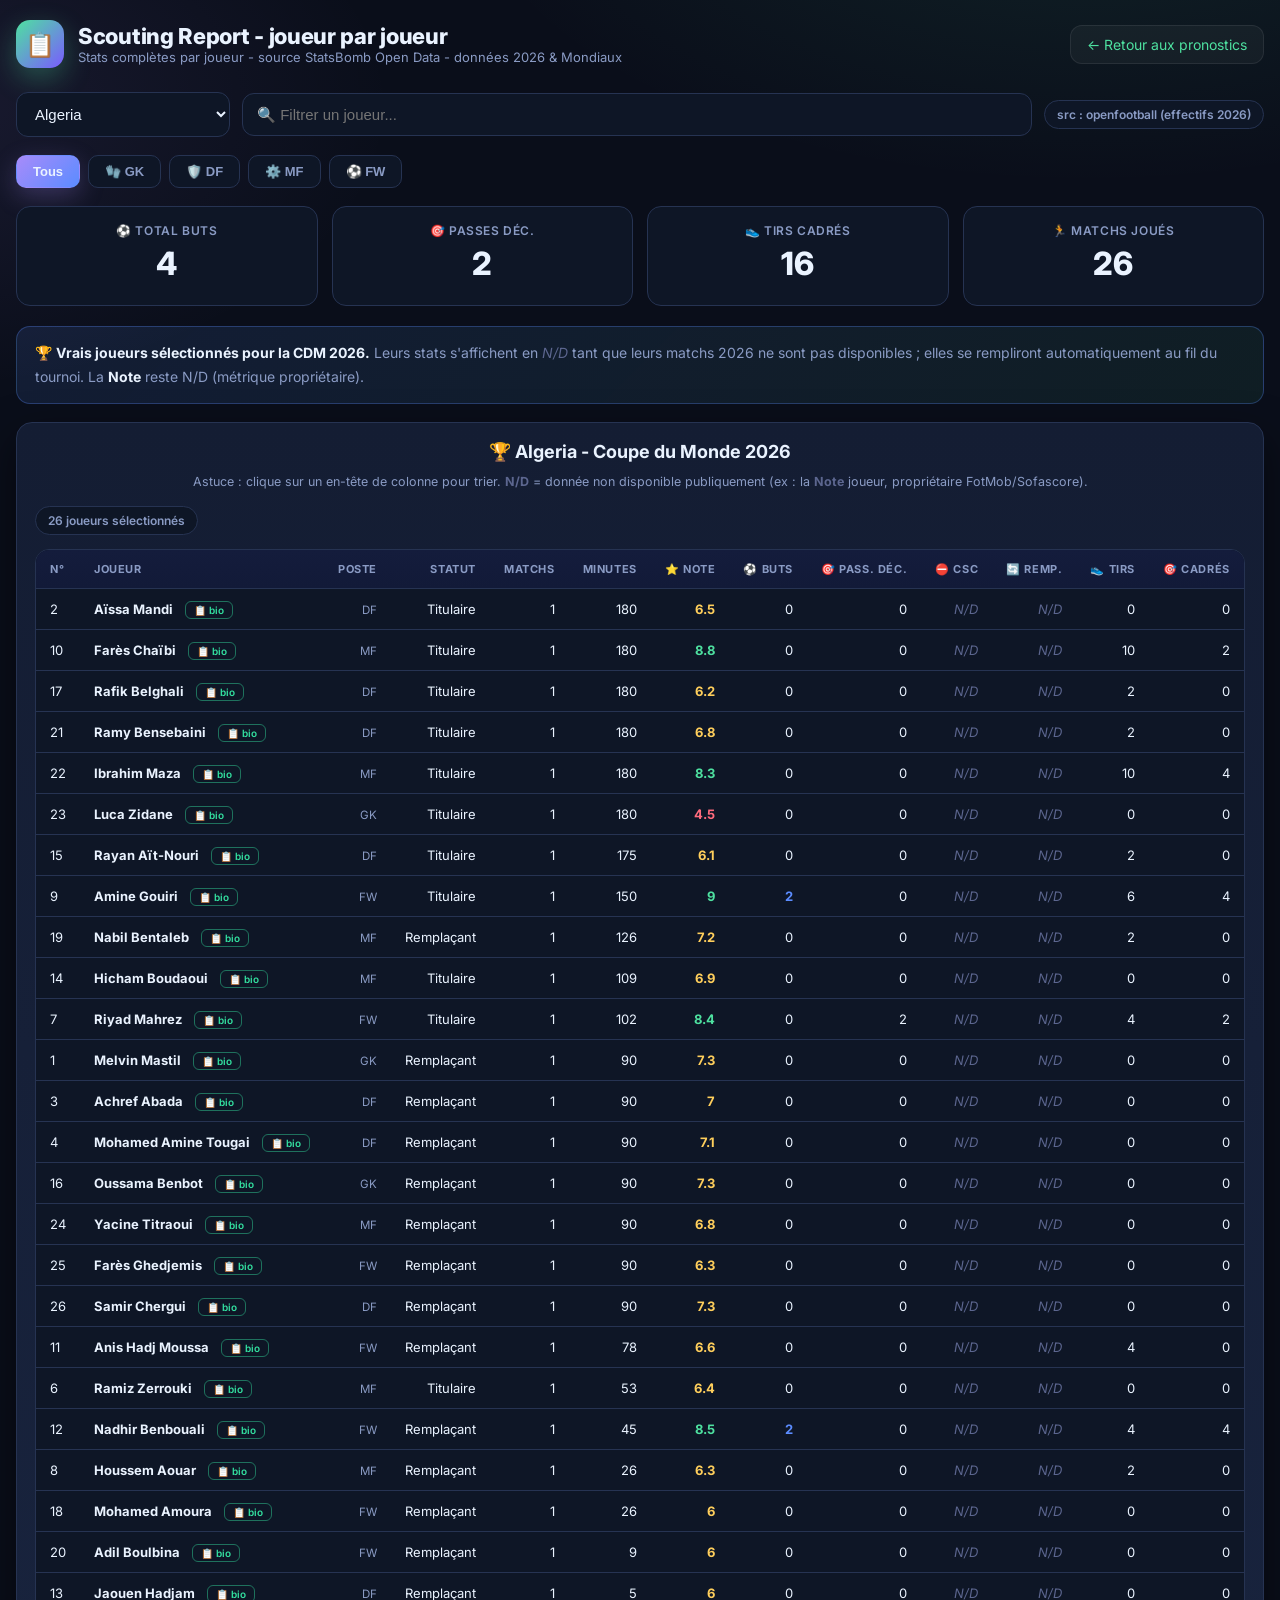
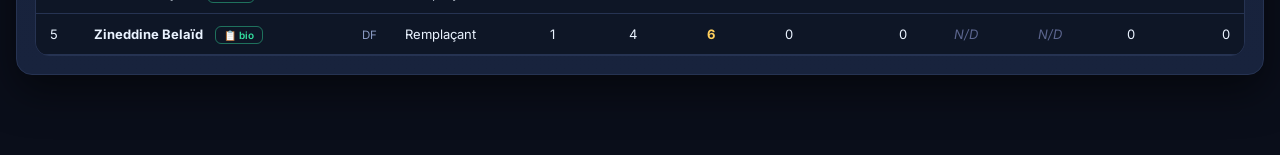
==== commit 85788ded: "feat: implement player data ingestion and statistics engine for 2026 tournament reports" ====
--- a/scouting.html
+++ b/scouting.html
@@ -107,7 +107,7 @@
   .banner b{color:var(--txt);font-weight:700}
 </style>
 </head>
-<body data-build="23/06 11:57">
+<body data-build="23/06 12:08">
 <div class="wrap">
   <header>
     <div class="ball">📋</div>
@@ -154,7 +154,7 @@
   </div>
 </div>
 
-<script id="embedded-squads" type="application/json">[{"equipe":"Algeria","joueurs":[{"numero":1,"joueur":"Melvin Mastil","poste":"GK","age":26,"matchs_2026":1,"statut":"Remplaçant","minutes":90,"buts":0,"passes_dec":0,"but_csc":"N/D","tirs":0,"tirs_cadres":0,"xg":0.0,"xa":0.26,"passes_reussies":32,"passes_progressives":"N/D","tacles":1,"interceptions":0,"blocks":0,"degagements":2,"pressions":"N/D","ballons_recuperes":"N/D","fautes_commises":0,"fautes_subies":"N/D","hors_jeu":"N/D","remplacements":"N/D","note":7.0,"notes_history":[7.0],"cartons":"—","bio":{"bio":"Données statistiques insuffisantes pour dégager un profil net.","forces":["Volume de jeu standard"],"faiblesses":["N/D"],"source":"Auto-généré (Stats 2026)"}},{"numero":2,"joueur":"Aïssa Mandi","poste":"DF","age":34,"matchs_2026":1,"statut":"Titulaire","minutes":180,"buts":0,"passes_dec":0,"but_csc":"N/D","tirs":0,"tirs_cadres":0,"xg":0.0,"xa":0.1,"passes_reussies":86,"passes_progressives":"N/D","tacles":8,"interceptions":2,"blocks":2,"degagements":6,"pressions":"N/D","ballons_recuperes":"N/D","fautes_commises":0,"fautes_subies":"N/D","hors_jeu":0,"remplacements":"N/D","note":3.6,"notes_history":[3.6],"cartons":"—","bio":{"bio":"Profil généré automatiquement d'après les statistiques du tournoi.","forces":["Plaque tournante, gros volume de passes","Fort à la récupération (tacles/interceptions)"],"faiblesses":["N/D"],"source":"Auto-généré (Stats 2026)"}},{"numero":3,"joueur":"Achref Abada","poste":"DF","age":26,"matchs_2026":1,"statut":"Remplaçant","minutes":90,"buts":0,"passes_dec":0,"but_csc":"N/D","tirs":0,"tirs_cadres":0,"xg":0.0,"xa":0.16,"passes_reussies":45,"passes_progressives":"N/D","tacles":3,"interceptions":2,"blocks":1,"degagements":4,"pressions":"N/D","ballons_recuperes":"N/D","fautes_commises":0,"fautes_subies":"N/D","hors_jeu":0,"remplacements":"N/D","note":6.0,"notes_history":[6.0],"cartons":"—","bio":{"bio":"Profil généré automatiquement d'après les statistiques du tournoi.","forces":["Plaque tournante, gros volume de passes","Fort à la récupération (tacles/interceptions)"],"faiblesses":["N/D"],"source":"Auto-généré (Stats 2026)"}},{"numero":4,"joueur":"Mohamed Amine Tougai","poste":"DF","age":26,"matchs_2026":1,"statut":"Remplaçant","minutes":90,"buts":0,"passes_dec":0,"but_csc":"N/D","tirs":0,"tirs_cadres":0,"xg":0.0,"xa":0.28,"passes_reussies":42,"passes_progressives":"N/D","tacles":2,"interceptions":2,"blocks":1,"degagements":4,"pressions":"N/D","ballons_recuperes":"N/D","fautes_commises":0,"fautes_subies":"N/D","hors_jeu":0,"remplacements":"N/D","note":6.0,"notes_history":[6.0],"cartons":"—","bio":{"bio":"Profil généré automatiquement d'après les statistiques du tournoi.","forces":["Plaque tournante, gros volume de passes"],"faiblesses":["N/D"],"source":"Auto-généré (Stats 2026)"}},{"numero":5,"joueur":"Zineddine Belaïd","poste":"DF","age":27,"matchs_2026":1,"statut":"Remplaçant","minutes":4,"buts":0,"passes_dec":0,"but_csc":"N/D","tirs":0,"tirs_cadres":0,"xg":0.0,"xa":0.13,"passes_reussies":2,"passes_progressives":"N/D","tacles":0,"interceptions":0,"blocks":0,"degagements":0,"pressions":"N/D","ballons_recuperes":"N/D","fautes_commises":0,"fautes_subies":"N/D","hors_jeu":0,"remplacements":"N/D","note":6.0,"notes_history":[6.0],"cartons":"—","bio":{"bio":"Données statistiques insuffisantes pour dégager un profil net.","forces":["Volume de jeu standard"],"faiblesses":["N/D"],"source":"Auto-généré (Stats 2026)"}},{"numero":6,"joueur":"Ramiz Zerrouki","poste":"MF","age":28,"matchs_2026":1,"statut":"Titulaire","minutes":53,"buts":0,"passes_dec":0,"but_csc":"N/D","tirs":0,"tirs_cadres":0,"xg":0.0,"xa":0.17,"passes_reussies":31,"passes_progressives":"N/D","tacles":0,"interceptions":0,"blocks":0,"degagements":0,"pressions":"N/D","ballons_recuperes":"N/D","fautes_commises":4,"fautes_subies":"N/D","hors_jeu":0,"remplacements":"N/D","note":6.0,"notes_history":[6.0],"cartons":"Yellow","bio":{"bio":"Profil généré automatiquement d'après les statistiques du tournoi.","forces":["N/D"],"faiblesses":["Concède beaucoup de fautes"],"source":"Auto-généré (Stats 2026)"}},{"numero":7,"joueur":"Riyad Mahrez","poste":"FW","age":35,"matchs_2026":1,"statut":"Titulaire","minutes":102,"buts":0,"passes_dec":2,"but_csc":"N/D","tirs":4,"tirs_cadres":2,"xg":0.22,"xa":1.9,"passes_reussies":30,"passes_progressives":"N/D","tacles":1,"interceptions":0,"blocks":0,"degagements":0,"pressions":"N/D","ballons_recuperes":"N/D","fautes_commises":0,"fautes_subies":"N/D","hors_jeu":0,"remplacements":"N/D","note":7.4,"notes_history":[7.4],"cartons":"—","bio":{"bio":"Profil généré automatiquement d'après les statistiques du tournoi.","forces":["N'hésite pas à prendre sa chance aux tirs"],"faiblesses":["N/D"],"source":"Auto-généré (Stats 2026)"}},{"numero":8,"joueur":"Houssem Aouar","poste":"MF","age":27,"matchs_2026":1,"statut":"Remplaçant","minutes":26,"buts":0,"passes_dec":0,"but_csc":"N/D","tirs":2,"tirs_cadres":0,"xg":0.21,"xa":0.2,"passes_reussies":16,"passes_progressives":"N/D","tacles":0,"interceptions":0,"blocks":0,"degagements":0,"pressions":"N/D","ballons_recuperes":"N/D","fautes_commises":0,"fautes_subies":"N/D","hors_jeu":0,"remplacements":"N/D","note":6.2,"notes_history":[6.2],"cartons":"—","bio":{"bio":"Profil généré automatiquement d'après les statistiques du tournoi.","forces":["N'hésite pas à prendre sa chance aux tirs"],"faiblesses":["N/D"],"source":"Auto-généré (Stats 2026)"}},{"numero":9,"joueur":"Amine Gouiri","poste":"FW","age":26,"matchs_2026":1,"statut":"Titulaire","minutes":150,"buts":2,"passes_dec":0,"but_csc":"N/D","tirs":6,"tirs_cadres":4,"xg":1.61,"xa":0.24,"passes_reussies":36,"passes_progressives":"N/D","tacles":0,"interceptions":0,"blocks":0,"degagements":0,"pressions":"N/D","ballons_recuperes":"N/D","fautes_commises":2,"fautes_subies":"N/D","hors_jeu":0,"remplacements":"N/D","note":8.6,"notes_history":[8.6],"cartons":"—","bio":{"bio":"Profil généré automatiquement d'après les statistiques du tournoi.","forces":["N'hésite pas à prendre sa chance aux tirs","Se procure des occasions dangereuses (xG élevé)"],"faiblesses":["N/D"],"source":"Auto-généré (Stats 2026)"}},{"numero":10,"joueur":"Farès Chaïbi","poste":"MF","age":23,"matchs_2026":1,"statut":"Titulaire","minutes":180,"buts":0,"passes_dec":0,"but_csc":"N/D","tirs":10,"tirs_cadres":2,"xg":0.73,"xa":0.22,"passes_reussies":105,"passes_progressives":"N/D","tacles":3,"interceptions":1,"blocks":1,"degagements":1,"pressions":"N/D","ballons_recuperes":"N/D","fautes_commises":2,"fautes_subies":"N/D","hors_jeu":2,"remplacements":"N/D","note":7.0,"notes_history":[7.0],"cartons":"—","bio":{"bio":"Profil généré automatiquement d'après les statistiques du tournoi.","forces":["N'hésite pas à prendre sa chance aux tirs","Se procure des occasions dangereuses (xG élevé)","Plaque tournante, gros volume de passes","Fort à la récupération (tacles/interceptions)"],"faiblesses":["N/D"],"source":"Auto-généré (Stats 2026)"}},{"numero":11,"joueur":"Anis Hadj Moussa","poste":"FW","age":24,"matchs_2026":1,"statut":"Remplaçant","minutes":78,"buts":0,"passes_dec":0,"but_csc":"N/D","tirs":4,"tirs_cadres":0,"xg":0.3,"xa":0.03,"passes_reussies":23,"passes_progressives":"N/D","tacles":0,"interceptions":0,"blocks":0,"degagements":0,"pressions":"N/D","ballons_recuperes":"N/D","fautes_commises":0,"fautes_subies":"N/D","hors_jeu":0,"remplacements":"N/D","note":6.4,"notes_history":[6.4],"cartons":"—","bio":{"bio":"Profil généré automatiquement d'après les statistiques du tournoi.","forces":["N'hésite pas à prendre sa chance aux tirs"],"faiblesses":["N/D"],"source":"Auto-généré (Stats 2026)"}},{"numero":12,"joueur":"Nadhir Benbouali","poste":"FW","age":26,"matchs_2026":1,"statut":"Remplaçant","minutes":45,"buts":2,"passes_dec":0,"but_csc":"N/D","tirs":4,"tirs_cadres":4,"xg":2.0,"xa":0.11,"passes_reussies":14,"passes_progressives":"N/D","tacles":0,"interceptions":0,"blocks":0,"degagements":0,"pressions":"N/D","ballons_recuperes":"N/D","fautes_commises":0,"fautes_subies":"N/D","hors_jeu":0,"remplacements":"N/D","note":8.4,"notes_history":[8.4],"cartons":"—","bio":{"bio":"Profil généré automatiquement d'après les statistiques du tournoi.","forces":["N'hésite pas à prendre sa chance aux tirs","Se procure des occasions dangereuses (xG élevé)"],"faiblesses":["N/D"],"source":"Auto-généré (Stats 2026)"}},{"numero":13,"joueur":"Jaouen Hadjam","poste":"DF","age":23,"matchs_2026":1,"statut":"Remplaçant","minutes":5,"buts":0,"passes_dec":0,"but_csc":"N/D","tirs":0,"tirs_cadres":0,"xg":0.0,"xa":0.0,"passes_reussies":2,"passes_progressives":"N/D","tacles":0,"interceptions":0,"blocks":0,"degagements":0,"pressions":"N/D","ballons_recuperes":"N/D","fautes_commises":0,"fautes_subies":"N/D","hors_jeu":0,"remplacements":"N/D","note":6.0,"notes_history":[6.0],"cartons":"—","bio":{"bio":"Données statistiques insuffisantes pour dégager un profil net.","forces":["Volume de jeu standard"],"faiblesses":["N/D"],"source":"Auto-généré (Stats 2026)"}},{"numero":14,"joueur":"Hicham Boudaoui","poste":"MF","age":26,"matchs_2026":1,"statut":"Titulaire","minutes":109,"buts":0,"passes_dec":0,"but_csc":"N/D","tirs":0,"tirs_cadres":0,"xg":0.0,"xa":0.03,"passes_reussies":81,"passes_progressives":"N/D","tacles":2,"interceptions":0,"blocks":0,"degagements":0,"pressions":"N/D","ballons_recuperes":"N/D","fautes_commises":4,"fautes_subies":"N/D","hors_jeu":0,"remplacements":"N/D","note":6.0,"notes_history":[6.0],"cartons":"—","bio":{"bio":"Profil généré automatiquement d'après les statistiques du tournoi.","forces":["Plaque tournante, gros volume de passes"],"faiblesses":["Concède beaucoup de fautes"],"source":"Auto-généré (Stats 2026)"}},{"numero":15,"joueur":"Rayan Aït-Nouri","poste":"DF","age":25,"matchs_2026":1,"statut":"Titulaire","minutes":175,"buts":0,"passes_dec":0,"but_csc":"N/D","tirs":2,"tirs_cadres":0,"xg":0.22,"xa":0.21,"passes_reussies":95,"passes_progressives":"N/D","tacles":4,"interceptions":4,"blocks":4,"degagements":4,"pressions":"N/D","ballons_recuperes":"N/D","fautes_commises":6,"fautes_subies":"N/D","hors_jeu":0,"remplacements":"N/D","note":3.8,"notes_history":[3.8],"cartons":"—","bio":{"bio":"Profil généré automatiquement d'après les statistiques du tournoi.","forces":["N'hésite pas à prendre sa chance aux tirs","Plaque tournante, gros volume de passes","Fort à la récupération (tacles/interceptions)"],"faiblesses":["Concède beaucoup de fautes"],"source":"Auto-généré (Stats 2026)"}},{"numero":16,"joueur":"Oussama Benbot","poste":"GK","age":31,"matchs_2026":1,"statut":"Remplaçant","minutes":90,"buts":0,"passes_dec":0,"but_csc":"N/D","tirs":0,"tirs_cadres":0,"xg":0.0,"xa":0.18,"passes_reussies":30,"passes_progressives":"N/D","tacles":1,"interceptions":0,"blocks":0,"degagements":3,"pressions":"N/D","ballons_recuperes":"N/D","fautes_commises":0,"fautes_subies":"N/D","hors_jeu":"N/D","remplacements":"N/D","note":7.0,"notes_history":[7.0],"cartons":"—","bio":{"bio":"Données statistiques insuffisantes pour dégager un profil net.","forces":["Volume de jeu standard"],"faiblesses":["N/D"],"source":"Auto-généré (Stats 2026)"}},{"numero":17,"joueur":"Rafik Belghali","poste":"DF","age":24,"matchs_2026":1,"statut":"Titulaire","minutes":180,"buts":0,"passes_dec":0,"but_csc":"N/D","tirs":2,"tirs_cadres":0,"xg":0.18,"xa":0.02,"passes_reussies":119,"passes_progressives":"N/D","tacles":6,"interceptions":5,"blocks":2,"degagements":4,"pressions":"N/D","ballons_recuperes":"N/D","fautes_commises":6,"fautes_subies":"N/D","hors_jeu":0,"remplacements":"N/D","note":3.8,"notes_history":[3.8],"cartons":"—","bio":{"bio":"Profil généré automatiquement d'après les statistiques du tournoi.","forces":["N'hésite pas à prendre sa chance aux tirs","Plaque tournante, gros volume de passes","Fort à la récupération (tacles/interceptions)"],"faiblesses":["Concède beaucoup de fautes"],"source":"Auto-généré (Stats 2026)"}},{"numero":18,"joueur":"Mohamed Amoura","poste":"FW","age":26,"matchs_2026":1,"statut":"Remplaçant","minutes":26,"buts":0,"passes_dec":0,"but_csc":"N/D","tirs":0,"tirs_cadres":0,"xg":0.0,"xa":0.27,"passes_reussies":5,"passes_progressives":"N/D","tacles":0,"interceptions":0,"blocks":0,"degagements":0,"pressions":"N/D","ballons_recuperes":"N/D","fautes_commises":2,"fautes_subies":"N/D","hors_jeu":0,"remplacements":"N/D","note":6.0,"notes_history":[6.0],"cartons":"—","bio":{"bio":"Données statistiques insuffisantes pour dégager un profil net.","forces":["Volume de jeu standard"],"faiblesses":["N/D"],"source":"Auto-généré (Stats 2026)"}},{"numero":19,"joueur":"Nabil Bentaleb","poste":"MF","age":31,"matchs_2026":1,"statut":"Remplaçant","minutes":126,"buts":0,"passes_dec":0,"but_csc":"N/D","tirs":2,"tirs_cadres":0,"xg":0.1,"xa":0.13,"passes_reussies":70,"passes_progressives":"N/D","tacles":4,"interceptions":1,"blocks":1,"degagements":0,"pressions":"N/D","ballons_recuperes":"N/D","fautes_commises":0,"fautes_subies":"N/D","hors_jeu":0,"remplacements":"N/D","note":6.2,"notes_history":[6.2],"cartons":"—","bio":{"bio":"Profil généré automatiquement d'après les statistiques du tournoi.","forces":["N'hésite pas à prendre sa chance aux tirs","Plaque tournante, gros volume de passes","Fort à la récupération (tacles/interceptions)"],"faiblesses":["N/D"],"source":"Auto-généré (Stats 2026)"}},{"numero":20,"joueur":"Adil Boulbina","poste":"FW","age":23,"matchs_2026":1,"statut":"Remplaçant","minutes":9,"buts":0,"passes_dec":0,"but_csc":"N/D","tirs":0,"tirs_cadres":0,"xg":0.0,"xa":0.23,"passes_reussies":2,"passes_progressives":"N/D","tacles":0,"interceptions":0,"blocks":0,"degagements":0,"pressions":"N/D","ballons_recuperes":"N/D","fautes_commises":0,"fautes_subies":"N/D","hors_jeu":0,"remplacements":"N/D","note":6.0,"notes_history":[6.0],"cartons":"—","bio":{"bio":"Données statistiques insuffisantes pour dégager un profil net.","forces":["Volume de jeu standard"],"faiblesses":["N/D"],"source":"Auto-généré (Stats 2026)"}},{"numero":21,"joueur":"Ramy Bensebaini","poste":"DF","age":31,"matchs_2026":1,"statut":"Titulaire","minutes":180,"buts":0,"passes_dec":0,"but_csc":"N/D","tirs":2,"tirs_cadres":0,"xg":0.18,"xa":0.0,"passes_reussies":102,"passes_progressives":"N/D","tacles":7,"interceptions":4,"blocks":3,"degagements":8,"pressions":"N/D","ballons_recuperes":"N/D","fautes_commises":2,"fautes_subies":"N/D","hors_jeu":0,"remplacements":"N/D","note":3.8,"notes_history":[3.8],"cartons":"—","bio":{"bio":"Profil généré automatiquement d'après les statistiques du tournoi.","forces":["N'hésite pas à prendre sa chance aux tirs","Plaque tournante, gros volume de passes","Fort à la récupération (tacles/interceptions)"],"faiblesses":["N/D"],"source":"Auto-généré (Stats 2026)"}},{"numero":22,"joueur":"Ibrahim Maza","poste":"MF","age":20,"matchs_2026":1,"statut":"Titulaire","minutes":180,"buts":0,"passes_dec":0,"but_csc":"N/D","tirs":10,"tirs_cadres":4,"xg":1.46,"xa":0.08,"passes_reussies":113,"passes_progressives":"N/D","tacles":2,"interceptions":2,"blocks":1,"degagements":0,"pressions":"N/D","ballons_recuperes":"N/D","fautes_commises":0,"fautes_subies":"N/D","hors_jeu":0,"remplacements":"N/D","note":7.0,"notes_history":[7.0],"cartons":"—","bio":{"bio":"Profil généré automatiquement d'après les statistiques du tournoi.","forces":["N'hésite pas à prendre sa chance aux tirs","Se procure des occasions dangereuses (xG élevé)","Plaque tournante, gros volume de passes"],"faiblesses":["N/D"],"source":"Auto-généré (Stats 2026)"}},{"numero":23,"joueur":"Luca Zidane","poste":"GK","age":28,"matchs_2026":1,"statut":"Titulaire","minutes":180,"buts":0,"passes_dec":0,"but_csc":"N/D","tirs":0,"tirs_cadres":0,"xg":0.0,"xa":0.27,"passes_reussies":68,"passes_progressives":"N/D","tacles":2,"interceptions":0,"blocks":0,"degagements":6,"pressions":"N/D","ballons_recuperes":"N/D","fautes_commises":0,"fautes_subies":"N/D","hors_jeu":"N/D","remplacements":"N/D","note":3.6,"notes_history":[3.6],"cartons":"—","bio":{"bio":"Profil généré automatiquement d'après les statistiques du tournoi.","forces":["Plaque tournante, gros volume de passes"],"faiblesses":["N/D"],"source":"Auto-généré (Stats 2026)"}},{"numero":24,"joueur":"Yacine Titraoui","poste":"MF","age":22,"matchs_2026":1,"statut":"Remplaçant","minutes":90,"buts":0,"passes_dec":0,"but_csc":"N/D","tirs":0,"tirs_cadres":0,"xg":0.0,"xa":0.28,"passes_reussies":53,"passes_progressives":"N/D","tacles":1,"interceptions":1,"blocks":1,"degagements":0,"pressions":"N/D","ballons_recuperes":"N/D","fautes_commises":0,"fautes_subies":"N/D","hors_jeu":0,"remplacements":"N/D","note":6.0,"notes_history":[6.0],"cartons":"—","bio":{"bio":"Profil généré automatiquement d'après les statistiques du tournoi.","forces":["Plaque tournante, gros volume de passes"],"faiblesses":["N/D"],"source":"Auto-généré (Stats 2026)"}},{"numero":25,"joueur":"Farès Ghedjemis","poste":"FW","age":23,"matchs_2026":1,"statut":"Remplaçant","minutes":90,"buts":0,"passes_dec":0,"but_csc":"N/D","tirs":0,"tirs_cadres":0,"xg":0.0,"xa":0.23,"passes_reussies":22,"passes_progressives":"N/D","tacles":1,"interceptions":0,"blocks":0,"degagements":0,"pressions":"N/D","ballons_recuperes":"N/D","fautes_commises":0,"fautes_subies":"N/D","hors_jeu":0,"remplacements":"N/D","note":6.0,"notes_history":[6.0],"cartons":"—","bio":{"bio":"Données statistiques insuffisantes pour dégager un profil net.","forces":["Volume de jeu standard"],"faiblesses":["N/D"],"source":"Auto-généré (Stats 2026)"}},{"numero":26,"joueur":"Samir Chergui","poste":"DF","age":27,"matchs_2026":1,"statut":"Remplaçant","minutes":90,"buts":0,"passes_dec":0,"but_csc":"N/D","tirs":0,"tirs_cadres":0,"xg":0.0,"xa":0.26,"passes_reussies":55,"passes_progressives":"N/D","tacles":3,"interceptions":2,"blocks":1,"degagements":5,"pressions":"N/D","ballons_recuperes":"N/D","fautes_commises":0,"fautes_subies":"N/D","hors_jeu":0,"remplacements":"N/D","note":6.0,"notes_history":[6.0],"cartons":"—","bio":{"bio":"Profil généré automatiquement d'après les statistiques du tournoi.","forces":["Plaque tournante, gros volume de passes","Fort à la récupération (tacles/interceptions)"],"faiblesses":["N/D"],"source":"Auto-généré (Stats 2026)"}}]},{"equipe":"Argentina","joueurs":[{"numero":1,"joueur":"Juan Musso","poste":"GK","age":32,"matchs_2026":1,"statut":"Remplaçant","minutes":90,"buts":0,"passes_dec":0,"but_csc":"N/D","tirs":0,"tirs_cadres":0,"xg":0.0,"xa":0.03,"passes_reussies":27,"passes_progressives":"N/D","tacles":1,"interceptions":0,"blocks":0,"degagements":4,"pressions":"N/D","ballons_recuperes":"N/D","fautes_commises":0,"fautes_subies":"N/D","hors_jeu":"N/D","remplacements":"N/D","note":7.0,"notes_history":[7.0],"cartons":"—","bio":{"bio":"Données statistiques insuffisantes pour dégager un profil net.","forces":["Volume de jeu standard"],"faiblesses":["N/D"],"source":"Auto-généré (Stats 2026)"}},{"numero":2,"joueur":"Marcos Nicolás Senesi Baron","poste":"MF","age":29,"matchs_2026":0,"statut":"N/D","minutes":"N/D","buts":"N/D","passes_dec":"N/D","but_csc":"N/D","tirs":"N/D","tirs_cadres":"N/D","xg":"N/D","xa":"N/D","passes_reussies":"N/D","passes_progressives":"N/D","tacles":"N/D","interceptions":"N/D","blocks":"N/D","degagements":"N/D","pressions":"N/D","ballons_recuperes":"N/D","fautes_commises":"N/D","fautes_subies":"N/D","hors_jeu":"N/D","remplacements":"N/D","note":"N/D","notes_history":[],"cartons":"N/D","bio":{"bio":"Profil importé depuis une base de données de jeu (EA Sports FC / SoFIFA).","forces":["Traits EA FC : Long Passer"],"faiblesses":["Standard"],"source":"EA Sports FC 24 (Base Externe)"}},{"numero":3,"joueur":"Nicolás Tagliafico","poste":"DF","age":33,"matchs_2026":1,"statut":"Remplaçant","minutes":8,"buts":0,"passes_dec":0,"but_csc":"N/D","tirs":0,"tirs_cadres":0,"xg":0.0,"xa":0.26,"passes_reussies":3,"passes_progressives":"N/D","tacles":0,"interceptions":0,"blocks":0,"degagements":0,"pressions":"N/D","ballons_recuperes":"N/D","fautes_commises":0,"fautes_subies":"N/D","hors_jeu":0,"remplacements":"N/D","note":6.0,"notes_history":[6.0],"cartons":"—","bio":{"bio":"Données statistiques insuffisantes pour dégager un profil net.","forces":["Volume de jeu standard"],"faiblesses":["N/D"],"source":"Auto-généré (Stats 2026)"}},{"numero":4,"joueur":"Gonzalo Montiel","poste":"DF","age":29,"matchs_2026":1,"statut":"Remplaçant","minutes":45,"buts":0,"passes_dec":0,"but_csc":"N/D","tirs":0,"tirs_cadres":0,"xg":0.0,"xa":0.07,"passes_reussies":28,"passes_progressives":"N/D","tacles":1,"interceptions":1,"blocks":0,"degagements":1,"pressions":"N/D","ballons_recuperes":"N/D","fautes_commises":2,"fautes_subies":"N/D","hors_jeu":0,"remplacements":"N/D","note":6.0,"notes_history":[6.0],"cartons":"—","bio":{"bio":"Données statistiques insuffisantes pour dégager un profil net.","forces":["Volume de jeu standard"],"faiblesses":["N/D"],"source":"Auto-généré (Stats 2026)"}},{"numero":5,"joueur":"Leandro Paredes","poste":"MF","age":31,"matchs_2026":1,"statut":"Remplaçant","minutes":8,"buts":0,"passes_dec":0,"but_csc":"N/D","tirs":0,"tirs_cadres":0,"xg":0.0,"xa":0.09,"passes_reussies":5,"passes_progressives":"N/D","tacles":0,"interceptions":0,"blocks":0,"degagements":0,"pressions":"N/D","ballons_recuperes":"N/D","fautes_commises":2,"fautes_subies":"N/D","hors_jeu":0,"remplacements":"N/D","note":6.0,"notes_history":[6.0],"cartons":"Yellow","bio":{"bio":"Données statistiques insuffisantes pour dégager un profil net.","forces":["Volume de jeu standard"],"faiblesses":["N/D"],"source":"Auto-généré (Stats 2026)"}},{"numero":6,"joueur":"Lisandro Martínez","poste":"DF","age":28,"matchs_2026":1,"statut":"Titulaire","minutes":180,"buts":0,"passes_dec":0,"but_csc":"N/D","tirs":0,"tirs_cadres":0,"xg":0.0,"xa":0.18,"passes_reussies":114,"passes_progressives":"N/D","tacles":7,"interceptions":5,"blocks":4,"degagements":4,"pressions":"N/D","ballons_recuperes":"N/D","fautes_commises":2,"fautes_subies":"N/D","hors_jeu":0,"remplacements":"N/D","note":6.0,"notes_history":[6.0],"cartons":"—","bio":{"bio":"Profil généré automatiquement d'après les statistiques du tournoi.","forces":["Plaque tournante, gros volume de passes","Fort à la récupération (tacles/interceptions)"],"faiblesses":["N/D"],"source":"Auto-généré (Stats 2026)"}},{"numero":7,"joueur":"Rodrigo De Paul","poste":"MF","age":32,"matchs_2026":1,"statut":"Titulaire","minutes":172,"buts":0,"passes_dec":2,"but_csc":"N/D","tirs":0,"tirs_cadres":0,"xg":0.0,"xa":1.61,"passes_reussies":98,"passes_progressives":"N/D","tacles":4,"interceptions":3,"blocks":1,"degagements":1,"pressions":"N/D","ballons_recuperes":"N/D","fautes_commises":0,"fautes_subies":"N/D","hors_jeu":0,"remplacements":"N/D","note":7.0,"notes_history":[7.0],"cartons":"—","bio":{"bio":"Profil généré automatiquement d'après les statistiques du tournoi.","forces":["Plaque tournante, gros volume de passes","Fort à la récupération (tacles/interceptions)"],"faiblesses":["N/D"],"source":"Auto-généré (Stats 2026)"}},{"numero":8,"joueur":"Valentín Barco","poste":"MF","age":21,"matchs_2026":1,"statut":"Remplaçant","minutes":90,"buts":0,"passes_dec":0,"but_csc":"N/D","tirs":0,"tirs_cadres":0,"xg":0.0,"xa":0.27,"passes_reussies":56,"passes_progressives":"N/D","tacles":2,"interceptions":1,"blocks":0,"degagements":0,"pressions":"N/D","ballons_recuperes":"N/D","fautes_commises":0,"fautes_subies":"N/D","hors_jeu":0,"remplacements":"N/D","note":6.0,"notes_history":[6.0],"cartons":"—","bio":{"bio":"Profil généré automatiquement d'après les statistiques du tournoi.","forces":["Plaque tournante, gros volume de passes"],"faiblesses":["N/D"],"source":"Auto-généré (Stats 2026)"}},{"numero":9,"joueur":"Julián Alvarez","poste":"FW","age":26,"matchs_2026":0,"statut":"N/D","minutes":"N/D","buts":"N/D","passes_dec":"N/D","but_csc":"N/D","tirs":"N/D","tirs_cadres":"N/D","xg":"N/D","xa":"N/D","passes_reussies":"N/D","passes_progressives":"N/D","tacles":"N/D","interceptions":"N/D","blocks":"N/D","degagements":"N/D","pressions":"N/D","ballons_recuperes":"N/D","fautes_commises":"N/D","fautes_subies":"N/D","hors_jeu":"N/D","remplacements":"N/D","note":"N/D","notes_history":[],"cartons":"N/D","bio":{"bio":"Profil importé depuis une base de données de jeu (EA Sports FC / SoFIFA).","forces":["Très rapide (Vitesse > 80)","Traits EA FC : Finesse Shot"],"faiblesses":["Standard"],"source":"EA Sports FC 24 (Base Externe)"}},{"numero":10,"joueur":"Lionel Messi","poste":"FW","age":38,"matchs_2026":1,"statut":"Titulaire","minutes":170,"buts":10,"passes_dec":0,"but_csc":"N/D","tirs":26,"tirs_cadres":16,"xg":9.12,"xa":0.16,"passes_reussies":52,"passes_progressives":"N/D","tacles":2,"interceptions":0,"blocks":0,"degagements":1,"pressions":"N/D","ballons_recuperes":"N/D","fautes_commises":2,"fautes_subies":"N/D","hors_jeu":4,"remplacements":"N/D","note":10.0,"notes_history":[10.0],"cartons":"—","bio":{"club":"Inter Miami","role":"Attaquant / meneur (capitaine)","bio":"Champion du monde 2022 et meilleur joueur du tournoi ; double Golden Ball.","forces":["Vision et dernière passe d'exception","Coups francs, leadership, finition"],"faiblesses":["Âge (39 ans) : gestion de la charge","Pressing limité"],"source":"FOX Sports (Golden Ball rankings 2026)"}},{"numero":11,"joueur":"Giovani Lo Celso","poste":"MF","age":30,"matchs_2026":1,"statut":"Remplaçant","minutes":90,"buts":0,"passes_dec":0,"but_csc":"N/D","tirs":0,"tirs_cadres":0,"xg":0.0,"xa":0.13,"passes_reussies":49,"passes_progressives":"N/D","tacles":1,"interceptions":0,"blocks":0,"degagements":0,"pressions":"N/D","ballons_recuperes":"N/D","fautes_commises":0,"fautes_subies":"N/D","hors_jeu":0,"remplacements":"N/D","note":6.0,"notes_history":[6.0],"cartons":"—","bio":{"bio":"Profil généré automatiquement d'après les statistiques du tournoi.","forces":["Plaque tournante, gros volume de passes"],"faiblesses":["N/D"],"source":"Auto-généré (Stats 2026)"}},{"numero":12,"joueur":"Gerónimo Rulli","poste":"GK","age":34,"matchs_2026":1,"statut":"Remplaçant","minutes":90,"buts":0,"passes_dec":0,"but_csc":"N/D","tirs":0,"tirs_cadres":0,"xg":0.0,"xa":0.23,"passes_reussies":28,"passes_progressives":"N/D","tacles":1,"interceptions":0,"blocks":0,"degagements":2,"pressions":"N/D","ballons_recuperes":"N/D","fautes_commises":0,"fautes_subies":"N/D","hors_jeu":"N/D","remplacements":"N/D","note":7.0,"notes_history":[7.0],"cartons":"—","bio":{"bio":"Données statistiques insuffisantes pour dégager un profil net.","forces":["Volume de jeu standard"],"faiblesses":["N/D"],"source":"Auto-généré (Stats 2026)"}},{"numero":13,"joueur":"Cristian Romero","poste":"DF","age":28,"matchs_2026":1,"statut":"Titulaire","minutes":137,"buts":0,"passes_dec":0,"but_csc":"N/D","tirs":0,"tirs_cadres":0,"xg":0.0,"xa":0.27,"passes_reussies":79,"passes_progressives":"N/D","tacles":5,"interceptions":2,"blocks":2,"degagements":7,"pressions":"N/D","ballons_recuperes":"N/D","fautes_commises":6,"fautes_subies":"N/D","hors_jeu":0,"remplacements":"N/D","note":6.0,"notes_history":[6.0],"cartons":"—","bio":{"bio":"Profil généré automatiquement d'après les statistiques du tournoi.","forces":["Plaque tournante, gros volume de passes","Fort à la récupération (tacles/interceptions)"],"faiblesses":["Concède beaucoup de fautes"],"source":"Auto-généré (Stats 2026)"}},{"numero":14,"joueur":"Exequiel Palacios","poste":"MF","age":27,"matchs_2026":1,"statut":"Remplaçant","minutes":90,"buts":0,"passes_dec":0,"but_csc":"N/D","tirs":0,"tirs_cadres":0,"xg":0.0,"xa":0.13,"passes_reussies":66,"passes_progressives":"N/D","tacles":2,"interceptions":0,"blocks":1,"degagements":0,"pressions":"N/D","ballons_recuperes":"N/D","fautes_commises":0,"fautes_subies":"N/D","hors_jeu":0,"remplacements":"N/D","note":6.0,"notes_history":[6.0],"cartons":"—","bio":{"bio":"Profil généré automatiquement d'après les statistiques du tournoi.","forces":["Plaque tournante, gros volume de passes"],"faiblesses":["N/D"],"source":"Auto-généré (Stats 2026)"}},{"numero":15,"joueur":"Nicolás González","poste":"MF","age":28,"matchs_2026":1,"statut":"Remplaçant","minutes":60,"buts":0,"passes_dec":2,"but_csc":"N/D","tirs":4,"tirs_cadres":0,"xg":0.31,"xa":1.95,"passes_reussies":36,"passes_progressives":"N/D","tacles":0,"interceptions":0,"blocks":0,"degagements":0,"pressions":"N/D","ballons_recuperes":"N/D","fautes_commises":0,"fautes_subies":"N/D","hors_jeu":0,"remplacements":"N/D","note":7.4,"notes_history":[7.4],"cartons":"—","bio":{"bio":"Profil généré automatiquement d'après les statistiques du tournoi.","forces":["N'hésite pas à prendre sa chance aux tirs"],"faiblesses":["N/D"],"source":"Auto-généré (Stats 2026)"}},{"numero":16,"joueur":"Thiago Almada","poste":"FW","age":25,"matchs_2026":1,"statut":"Titulaire","minutes":119,"buts":0,"passes_dec":0,"but_csc":"N/D","tirs":2,"tirs_cadres":0,"xg":0.13,"xa":0.15,"passes_reussies":36,"passes_progressives":"N/D","tacles":1,"interceptions":0,"blocks":0,"degagements":0,"pressions":"N/D","ballons_recuperes":"N/D","fautes_commises":0,"fautes_subies":"N/D","hors_jeu":4,"remplacements":"N/D","note":6.2,"notes_history":[6.2],"cartons":"—","bio":{"bio":"Profil généré automatiquement d'après les statistiques du tournoi.","forces":["N'hésite pas à prendre sa chance aux tirs"],"faiblesses":["N/D"],"source":"Auto-généré (Stats 2026)"}},{"numero":17,"joueur":"Giuliano Simeone","poste":"FW","age":23,"matchs_2026":1,"statut":"Remplaçant","minutes":90,"buts":0,"passes_dec":0,"but_csc":"N/D","tirs":0,"tirs_cadres":0,"xg":0.0,"xa":0.24,"passes_reussies":25,"passes_progressives":"N/D","tacles":1,"interceptions":0,"blocks":0,"degagements":0,"pressions":"N/D","ballons_recuperes":"N/D","fautes_commises":0,"fautes_subies":"N/D","hors_jeu":0,"remplacements":"N/D","note":6.0,"notes_history":[6.0],"cartons":"—","bio":{"bio":"Données statistiques insuffisantes pour dégager un profil net.","forces":["Volume de jeu standard"],"faiblesses":["N/D"],"source":"Auto-généré (Stats 2026)"}},{"numero":18,"joueur":"Nico Paz","poste":"FW","age":21,"matchs_2026":1,"statut":"Remplaçant","minutes":10,"buts":0,"passes_dec":0,"but_csc":"N/D","tirs":0,"tirs_cadres":0,"xg":0.0,"xa":0.2,"passes_reussies":2,"passes_progressives":"N/D","tacles":0,"interceptions":0,"blocks":0,"degagements":0,"pressions":"N/D","ballons_recuperes":"N/D","fautes_commises":2,"fautes_subies":"N/D","hors_jeu":0,"remplacements":"N/D","note":6.0,"notes_history":[6.0],"cartons":"—","bio":{"bio":"Données statistiques insuffisantes pour dégager un profil net.","forces":["Volume de jeu standard"],"faiblesses":["N/D"],"source":"Auto-généré (Stats 2026)"}},{"numero":19,"joueur":"Nicolás Otamendi","poste":"DF","age":38,"matchs_2026":1,"statut":"Remplaçant","minutes":43,"buts":0,"passes_dec":0,"but_csc":"N/D","tirs":0,"tirs_cadres":0,"xg":0.0,"xa":0.06,"passes_reussies":24,"passes_progressives":"N/D","tacles":1,"interceptions":1,"blocks":1,"degagements":2,"pressions":"N/D","ballons_recuperes":"N/D","fautes_commises":4,"fautes_subies":"N/D","hors_jeu":0,"remplacements":"N/D","note":6.0,"notes_history":[6.0],"cartons":"—","bio":{"bio":"Profil généré automatiquement d'après les statistiques du tournoi.","forces":["N/D"],"faiblesses":["Concède beaucoup de fautes"],"source":"Auto-généré (Stats 2026)"}},{"numero":20,"joueur":"Alexis Mac Allister","poste":"MF","age":27,"matchs_2026":1,"statut":"Titulaire","minutes":180,"buts":0,"passes_dec":0,"but_csc":"N/D","tirs":4,"tirs_cadres":2,"xg":0.53,"xa":0.23,"passes_reussies":132,"passes_progressives":"N/D","tacles":5,"interceptions":3,"blocks":0,"degagements":0,"pressions":"N/D","ballons_recuperes":"N/D","fautes_commises":8,"fautes_subies":"N/D","hors_jeu":0,"remplacements":"N/D","note":6.4,"notes_history":[6.4],"cartons":"—","bio":{"bio":"Profil généré automatiquement d'après les statistiques du tournoi.","forces":["N'hésite pas à prendre sa chance aux tirs","Se procure des occasions dangereuses (xG élevé)","Plaque tournante, gros volume de passes","Fort à la récupération (tacles/interceptions)"],"faiblesses":["Concède beaucoup de fautes"],"source":"Auto-généré (Stats 2026)"}},{"numero":21,"joueur":"José Manuel López","poste":"FW","age":25,"matchs_2026":1,"statut":"Remplaçant","minutes":90,"buts":0,"passes_dec":0,"but_csc":"N/D","tirs":0,"tirs_cadres":0,"xg":0.0,"xa":0.18,"passes_reussies":20,"passes_progressives":"N/D","tacles":0,"interceptions":0,"blocks":0,"degagements":0,"pressions":"N/D","ballons_recuperes":"N/D","fautes_commises":0,"fautes_subies":"N/D","hors_jeu":0,"remplacements":"N/D","note":6.0,"notes_history":[6.0],"cartons":"—","bio":{"bio":"Données statistiques insuffisantes pour dégager un profil net.","forces":["Volume de jeu standard"],"faiblesses":["N/D"],"source":"Auto-généré (Stats 2026)"}},{"numero":22,"joueur":"Lautaro Martínez","poste":"FW","age":28,"matchs_2026":1,"statut":"Titulaire","minutes":120,"buts":0,"passes_dec":0,"but_csc":"N/D","tirs":2,"tirs_cadres":2,"xg":0.24,"xa":0.01,"passes_reussies":34,"passes_progressives":"N/D","tacles":0,"interceptions":0,"blocks":0,"degagements":0,"pressions":"N/D","ballons_recuperes":"N/D","fautes_commises":8,"fautes_subies":"N/D","hors_jeu":2,"remplacements":"N/D","note":6.2,"notes_history":[6.2],"cartons":"—","bio":{"bio":"Profil généré automatiquement d'après les statistiques du tournoi.","forces":["N'hésite pas à prendre sa chance aux tirs"],"faiblesses":["Concède beaucoup de fautes"],"source":"Auto-généré (Stats 2026)"}},{"numero":23,"joueur":"Emiliano Martínez","poste":"GK","age":33,"matchs_2026":1,"statut":"Titulaire","minutes":180,"buts":0,"passes_dec":0,"but_csc":"N/D","tirs":0,"tirs_cadres":0,"xg":0.0,"xa":0.16,"passes_reussies":52,"passes_progressives":"N/D","tacles":2,"interceptions":1,"blocks":0,"degagements":8,"pressions":"N/D","ballons_recuperes":"N/D","fautes_commises":0,"fautes_subies":"N/D","hors_jeu":"N/D","remplacements":"N/D","note":7.0,"notes_history":[7.0],"cartons":"—","bio":{"bio":"Profil généré automatiquement d'après les statistiques du tournoi.","forces":["Plaque tournante, gros volume de passes"],"faiblesses":["N/D"],"source":"Auto-généré (Stats 2026)"}},{"numero":24,"joueur":"Enzo Fernández","poste":"MF","age":25,"matchs_2026":1,"statut":"Titulaire","minutes":180,"buts":0,"passes_dec":0,"but_csc":"N/D","tirs":4,"tirs_cadres":0,"xg":0.41,"xa":0.04,"passes_reussies":108,"passes_progressives":"N/D","tacles":4,"interceptions":2,"blocks":2,"degagements":0,"pressions":"N/D","ballons_recuperes":"N/D","fautes_commises":6,"fautes_subies":"N/D","hors_jeu":0,"remplacements":"N/D","note":6.4,"notes_history":[6.4],"cartons":"—","bio":{"bio":"Profil généré automatiquement d'après les statistiques du tournoi.","forces":["N'hésite pas à prendre sa chance aux tirs","Se procure des occasions dangereuses (xG élevé)","Plaque tournante, gros volume de passes","Fort à la récupération (tacles/interceptions)"],"faiblesses":["Concède beaucoup de fautes"],"source":"Auto-généré (Stats 2026)"}},{"numero":25,"joueur":"Facundo Medina","poste":"DF","age":27,"matchs_2026":1,"statut":"Titulaire","minutes":172,"buts":0,"passes_dec":2,"but_csc":"N/D","tirs":0,"tirs_cadres":0,"xg":0.0,"xa":2.34,"passes_reussies":86,"passes_progressives":"N/D","tacles":3,"interceptions":5,"blocks":3,"degagements":3,"pressions":"N/D","ballons_recuperes":"N/D","fautes_commises":6,"fautes_subies":"N/D","hors_jeu":0,"remplacements":"N/D","note":7.0,"notes_history":[7.0],"cartons":"Yellow","bio":{"bio":"Profil généré automatiquement d'après les statistiques du tournoi.","forces":["Plaque tournante, gros volume de passes","Fort à la récupération (tacles/interceptions)"],"faiblesses":["Concède beaucoup de fautes"],"source":"Auto-généré (Stats 2026)"}},{"numero":26,"joueur":"Nahuel Molina","poste":"DF","age":28,"matchs_2026":1,"statut":"Titulaire","minutes":135,"buts":0,"passes_dec":0,"but_csc":"N/D","tirs":0,"tirs_cadres":0,"xg":0.0,"xa":0.1,"passes_reussies":89,"passes_progressives":"N/D","tacles":6,"interceptions":2,"blocks":2,"degagements":2,"pressions":"N/D","ballons_recuperes":"N/D","fautes_commises":2,"fautes_subies":"N/D","hors_jeu":0,"remplacements":"N/D","note":6.0,"notes_history":[6.0],"cartons":"—","bio":{"bio":"Profil généré automatiquement d'après les statistiques du tournoi.","forces":["Plaque tournante, gros volume de passes","Fort à la récupération (tacles/interceptions)"],"faiblesses":["N/D"],"source":"Auto-généré (Stats 2026)"}}]},{"equipe":"Australia","joueurs":[{"numero":1,"joueur":"Mathew Ryan","poste":"GK","age":34,"matchs_2026":1,"statut":"Remplaçant","minutes":90,"buts":0,"passes_dec":0,"but_csc":"N/D","tirs":0,"tirs_cadres":0,"xg":0.0,"xa":0.03,"passes_reussies":29,"passes_progressives":"N/D","tacles":1,"interceptions":0,"blocks":0,"degagements":3,"pressions":"N/D","ballons_recuperes":"N/D","fautes_commises":0,"fautes_subies":"N/D","hors_jeu":"N/D","remplacements":"N/D","note":7.0,"notes_history":[7.0],"cartons":"—","bio":{"bio":"Données statistiques insuffisantes pour dégager un profil net.","forces":["Volume de jeu standard"],"faiblesses":["N/D"],"source":"Auto-généré (Stats 2026)"}},{"numero":2,"joueur":"Miloš Degenek","poste":"DF","age":32,"matchs_2026":1,"statut":"Remplaçant","minutes":90,"buts":0,"passes_dec":0,"but_csc":"N/D","tirs":0,"tirs_cadres":0,"xg":0.0,"xa":0.08,"passes_reussies":40,"passes_progressives":"N/D","tacles":4,"interceptions":1,"blocks":2,"degagements":2,"pressions":"N/D","ballons_recuperes":"N/D","fautes_commises":0,"fautes_subies":"N/D","hors_jeu":0,"remplacements":"N/D","note":6.0,"notes_history":[6.0],"cartons":"—","bio":{"bio":"Profil généré automatiquement d'après les statistiques du tournoi.","forces":["Plaque tournante, gros volume de passes","Fort à la récupération (tacles/interceptions)"],"faiblesses":["N/D"],"source":"Auto-généré (Stats 2026)"}},{"numero":3,"joueur":"Alessandro Circati","poste":"DF","age":22,"matchs_2026":1,"statut":"Titulaire","minutes":180,"buts":0,"passes_dec":0,"but_csc":"N/D","tirs":4,"tirs_cadres":0,"xg":0.39,"xa":0.29,"passes_reussies":103,"passes_progressives":"N/D","tacles":6,"interceptions":4,"blocks":2,"degagements":6,"pressions":"N/D","ballons_recuperes":"N/D","fautes_commises":6,"fautes_subies":"N/D","hors_jeu":0,"remplacements":"N/D","note":5.2,"notes_history":[5.2],"cartons":"Yellow","bio":{"bio":"Profil généré automatiquement d'après les statistiques du tournoi.","forces":["N'hésite pas à prendre sa chance aux tirs","Plaque tournante, gros volume de passes","Fort à la récupération (tacles/interceptions)"],"faiblesses":["Concède beaucoup de fautes"],"source":"Auto-généré (Stats 2026)"}},{"numero":4,"joueur":"Jacob Italiano","poste":"DF","age":24,"matchs_2026":1,"statut":"Titulaire","minutes":164,"buts":0,"passes_dec":0,"but_csc":"N/D","tirs":2,"tirs_cadres":0,"xg":0.12,"xa":0.3,"passes_reussies":101,"passes_progressives":"N/D","tacles":6,"interceptions":4,"blocks":3,"degagements":4,"pressions":"N/D","ballons_recuperes":"N/D","fautes_commises":0,"fautes_subies":"N/D","hors_jeu":0,"remplacements":"N/D","note":5.0,"notes_history":[5.0],"cartons":"Yellow","bio":{"bio":"Profil généré automatiquement d'après les statistiques du tournoi.","forces":["N'hésite pas à prendre sa chance aux tirs","Plaque tournante, gros volume de passes","Fort à la récupération (tacles/interceptions)"],"faiblesses":["N/D"],"source":"Auto-généré (Stats 2026)"}},{"numero":5,"joueur":"Jordan Bos","poste":"DF","age":23,"matchs_2026":1,"statut":"Titulaire","minutes":174,"buts":0,"passes_dec":0,"but_csc":"N/D","tirs":4,"tirs_cadres":0,"xg":0.5,"xa":0.21,"passes_reussies":97,"passes_progressives":"N/D","tacles":8,"interceptions":3,"blocks":3,"degagements":10,"pressions":"N/D","ballons_recuperes":"N/D","fautes_commises":4,"fautes_subies":"N/D","hors_jeu":0,"remplacements":"N/D","note":5.2,"notes_history":[5.2],"cartons":"Yellow","bio":{"bio":"Profil généré automatiquement d'après les statistiques du tournoi.","forces":["N'hésite pas à prendre sa chance aux tirs","Se procure des occasions dangereuses (xG élevé)","Plaque tournante, gros volume de passes","Fort à la récupération (tacles/interceptions)"],"faiblesses":["Concède beaucoup de fautes"],"source":"Auto-généré (Stats 2026)"}},{"numero":6,"joueur":"Jason Geria","poste":"DF","age":33,"matchs_2026":1,"statut":"Remplaçant","minutes":61,"buts":0,"passes_dec":0,"but_csc":"N/D","tirs":0,"tirs_cadres":0,"xg":0.0,"xa":0.1,"passes_reussies":28,"passes_progressives":"N/D","tacles":2,"interceptions":1,"blocks":0,"degagements":1,"pressions":"N/D","ballons_recuperes":"N/D","fautes_commises":4,"fautes_subies":"N/D","hors_jeu":0,"remplacements":"N/D","note":6.0,"notes_history":[6.0],"cartons":"—","bio":{"bio":"Profil généré automatiquement d'après les statistiques du tournoi.","forces":["N/D"],"faiblesses":["Concède beaucoup de fautes"],"source":"Auto-généré (Stats 2026)"}},{"numero":7,"joueur":"Mathew Leckie","poste":"FW","age":35,"matchs_2026":1,"statut":"Titulaire","minutes":61,"buts":0,"passes_dec":0,"but_csc":"N/D","tirs":2,"tirs_cadres":0,"xg":0.11,"xa":0.1,"passes_reussies":14,"passes_progressives":"N/D","tacles":0,"interceptions":0,"blocks":0,"degagements":0,"pressions":"N/D","ballons_recuperes":"N/D","fautes_commises":2,"fautes_subies":"N/D","hors_jeu":0,"remplacements":"N/D","note":6.2,"notes_history":[6.2],"cartons":"—","bio":{"bio":"Profil généré automatiquement d'après les statistiques du tournoi.","forces":["N'hésite pas à prendre sa chance aux tirs"],"faiblesses":["N/D"],"source":"Auto-généré (Stats 2026)"}},{"numero":8,"joueur":"Connor Metcalfe","poste":"MF","age":26,"matchs_2026":1,"statut":"Remplaçant","minutes":135,"buts":2,"passes_dec":0,"but_csc":"N/D","tirs":4,"tirs_cadres":4,"xg":1.62,"xa":0.08,"passes_reussies":74,"passes_progressives":"N/D","tacles":2,"interceptions":2,"blocks":0,"degagements":0,"pressions":"N/D","ballons_recuperes":"N/D","fautes_commises":0,"fautes_subies":"N/D","hors_jeu":0,"remplacements":"N/D","note":8.4,"notes_history":[8.4],"cartons":"—","bio":{"bio":"Profil généré automatiquement d'après les statistiques du tournoi.","forces":["N'hésite pas à prendre sa chance aux tirs","Se procure des occasions dangereuses (xG élevé)","Plaque tournante, gros volume de passes"],"faiblesses":["N/D"],"source":"Auto-généré (Stats 2026)"}},{"numero":9,"joueur":"Mohamed Touré","poste":"FW","age":22,"matchs_2026":0,"statut":"N/D","minutes":"N/D","buts":"N/D","passes_dec":"N/D","but_csc":"N/D","tirs":"N/D","tirs_cadres":"N/D","xg":"N/D","xa":"N/D","passes_reussies":"N/D","passes_progressives":"N/D","tacles":"N/D","interceptions":"N/D","blocks":"N/D","degagements":"N/D","pressions":"N/D","ballons_recuperes":"N/D","fautes_commises":"N/D","fautes_subies":"N/D","hors_jeu":"N/D","remplacements":"N/D","note":"N/D","notes_history":[],"cartons":"N/D","bio":{"bio":"Profil importé depuis une base de données de jeu (EA Sports FC / SoFIFA).","forces":["Traits EA FC : Finesse Shot"],"faiblesses":["Standard"],"source":"EA Sports FC 24 (Base Externe)"}},{"numero":10,"joueur":"Ajdin Hrustic","poste":"FW","age":29,"matchs_2026":1,"statut":"Remplaçant","minutes":90,"buts":0,"passes_dec":0,"but_csc":"N/D","tirs":0,"tirs_cadres":0,"xg":0.0,"xa":0.29,"passes_reussies":29,"passes_progressives":"N/D","tacles":0,"interceptions":0,"blocks":0,"degagements":0,"pressions":"N/D","ballons_recuperes":"N/D","fautes_commises":0,"fautes_subies":"N/D","hors_jeu":0,"remplacements":"N/D","note":6.0,"notes_history":[6.0],"cartons":"—","bio":{"bio":"Données statistiques insuffisantes pour dégager un profil net.","forces":["Volume de jeu standard"],"faiblesses":["N/D"],"source":"Auto-généré (Stats 2026)"}},{"numero":11,"joueur":"Awer Mabil","poste":"FW","age":30,"matchs_2026":1,"statut":"Remplaçant","minutes":90,"buts":0,"passes_dec":0,"but_csc":"N/D","tirs":0,"tirs_cadres":0,"xg":0.0,"xa":0.1,"passes_reussies":27,"passes_progressives":"N/D","tacles":1,"interceptions":0,"blocks":0,"degagements":0,"pressions":"N/D","ballons_recuperes":"N/D","fautes_commises":0,"fautes_subies":"N/D","hors_jeu":0,"remplacements":"N/D","note":6.0,"notes_history":[6.0],"cartons":"—","bio":{"bio":"Données statistiques insuffisantes pour dégager un profil net.","forces":["Volume de jeu standard"],"faiblesses":["N/D"],"source":"Auto-généré (Stats 2026)"}},{"numero":12,"joueur":"Paul Izzo","poste":"GK","age":31,"matchs_2026":1,"statut":"Remplaçant","minutes":90,"buts":0,"passes_dec":0,"but_csc":"N/D","tirs":0,"tirs_cadres":0,"xg":0.0,"xa":0.1,"passes_reussies":26,"passes_progressives":"N/D","tacles":0,"interceptions":0,"blocks":0,"degagements":4,"pressions":"N/D","ballons_recuperes":"N/D","fautes_commises":0,"fautes_subies":"N/D","hors_jeu":"N/D","remplacements":"N/D","note":7.0,"notes_history":[7.0],"cartons":"—","bio":{"bio":"Données statistiques insuffisantes pour dégager un profil net.","forces":["Volume de jeu standard"],"faiblesses":["N/D"],"source":"Auto-généré (Stats 2026)"}},{"numero":13,"joueur":"Aiden O'Neill","poste":"MF","age":27,"matchs_2026":1,"statut":"Titulaire","minutes":180,"buts":0,"passes_dec":0,"but_csc":"N/D","tirs":0,"tirs_cadres":0,"xg":0.0,"xa":0.02,"passes_reussies":132,"passes_progressives":"N/D","tacles":2,"interceptions":2,"blocks":1,"degagements":0,"pressions":"N/D","ballons_recuperes":"N/D","fautes_commises":2,"fautes_subies":"N/D","hors_jeu":0,"remplacements":"N/D","note":6.0,"notes_history":[6.0],"cartons":"—","bio":{"bio":"Profil généré automatiquement d'après les statistiques du tournoi.","forces":["Plaque tournante, gros volume de passes"],"faiblesses":["N/D"],"source":"Auto-généré (Stats 2026)"}},{"numero":14,"joueur":"Cammy Devlin","poste":"MF","age":28,"matchs_2026":1,"statut":"Remplaçant","minutes":90,"buts":0,"passes_dec":0,"but_csc":"N/D","tirs":0,"tirs_cadres":0,"xg":0.0,"xa":0.03,"passes_reussies":56,"passes_progressives":"N/D","tacles":2,"interceptions":0,"blocks":0,"degagements":0,"pressions":"N/D","ballons_recuperes":"N/D","fautes_commises":0,"fautes_subies":"N/D","hors_jeu":0,"remplacements":"N/D","note":6.0,"notes_history":[6.0],"cartons":"—","bio":{"bio":"Profil généré automatiquement d'après les statistiques du tournoi.","forces":["Plaque tournante, gros volume de passes"],"faiblesses":["N/D"],"source":"Auto-généré (Stats 2026)"}},{"numero":15,"joueur":"Kai Trewin","poste":"DF","age":25,"matchs_2026":1,"statut":"Remplaçant","minutes":90,"buts":0,"passes_dec":0,"but_csc":"N/D","tirs":0,"tirs_cadres":0,"xg":0.0,"xa":0.14,"passes_reussies":55,"passes_progressives":"N/D","tacles":1,"interceptions":1,"blocks":1,"degagements":2,"pressions":"N/D","ballons_recuperes":"N/D","fautes_commises":0,"fautes_subies":"N/D","hors_jeu":0,"remplacements":"N/D","note":6.0,"notes_history":[6.0],"cartons":"—","bio":{"bio":"Profil généré automatiquement d'après les statistiques du tournoi.","forces":["Plaque tournante, gros volume de passes"],"faiblesses":["N/D"],"source":"Auto-généré (Stats 2026)"}},{"numero":16,"joueur":"Aziz Behich","poste":"DF","age":35,"matchs_2026":1,"statut":"Remplaçant","minutes":6,"buts":0,"passes_dec":0,"but_csc":"N/D","tirs":0,"tirs_cadres":0,"xg":0.0,"xa":0.23,"passes_reussies":3,"passes_progressives":"N/D","tacles":0,"interceptions":0,"blocks":0,"degagements":0,"pressions":"N/D","ballons_recuperes":"N/D","fautes_commises":2,"fautes_subies":"N/D","hors_jeu":0,"remplacements":"N/D","note":6.0,"notes_history":[6.0],"cartons":"—","bio":{"bio":"Données statistiques insuffisantes pour dégager un profil net.","forces":["Volume de jeu standard"],"faiblesses":["N/D"],"source":"Auto-généré (Stats 2026)"}},{"numero":17,"joueur":"Nestory Irankunda","poste":"FW","age":20,"matchs_2026":1,"statut":"Remplaçant","minutes":106,"buts":2,"passes_dec":0,"but_csc":"N/D","tirs":4,"tirs_cadres":4,"xg":1.47,"xa":0.2,"passes_reussies":32,"passes_progressives":"N/D","tacles":1,"interceptions":0,"blocks":0,"degagements":0,"pressions":"N/D","ballons_recuperes":"N/D","fautes_commises":6,"fautes_subies":"N/D","hors_jeu":0,"remplacements":"N/D","note":8.4,"notes_history":[8.4],"cartons":"—","bio":{"bio":"Profil généré automatiquement d'après les statistiques du tournoi.","forces":["N'hésite pas à prendre sa chance aux tirs","Se procure des occasions dangereuses (xG élevé)"],"faiblesses":["Concède beaucoup de fautes"],"source":"Auto-généré (Stats 2026)"}},{"numero":18,"joueur":"Patrick Beach","poste":"GK","age":22,"matchs_2026":1,"statut":"Titulaire","minutes":180,"buts":0,"passes_dec":0,"but_csc":"N/D","tirs":0,"tirs_cadres":0,"xg":0.0,"xa":0.04,"passes_reussies":71,"passes_progressives":"N/D","tacles":1,"interceptions":0,"blocks":0,"degagements":5,"pressions":"N/D","ballons_recuperes":"N/D","fautes_commises":0,"fautes_subies":"N/D","hors_jeu":"N/D","remplacements":"N/D","note":4.8,"notes_history":[4.8],"cartons":"—","bio":{"bio":"Profil généré automatiquement d'après les statistiques du tournoi.","forces":["Plaque tournante, gros volume de passes"],"faiblesses":["N/D"],"source":"Auto-généré (Stats 2026)"}},{"numero":19,"joueur":"Harry Souttar","poste":"DF","age":27,"matchs_2026":1,"statut":"Titulaire","minutes":180,"buts":0,"passes_dec":0,"but_csc":"N/D","tirs":2,"tirs_cadres":2,"xg":0.11,"xa":0.3,"passes_reussies":102,"passes_progressives":"N/D","tacles":4,"interceptions":3,"blocks":1,"degagements":3,"pressions":"N/D","ballons_recuperes":"N/D","fautes_commises":8,"fautes_subies":"N/D","hors_jeu":0,"remplacements":"N/D","note":5.0,"notes_history":[5.0],"cartons":"Yellow","bio":{"bio":"Profil généré automatiquement d'après les statistiques du tournoi.","forces":["N'hésite pas à prendre sa chance aux tirs","Plaque tournante, gros volume de passes","Fort à la récupération (tacles/interceptions)"],"faiblesses":["Concède beaucoup de fautes"],"source":"Auto-généré (Stats 2026)"}},{"numero":20,"joueur":"Cristian Volpato","poste":"FW","age":22,"matchs_2026":1,"statut":"Remplaçant","minutes":29,"buts":0,"passes_dec":0,"but_csc":"N/D","tirs":2,"tirs_cadres":0,"xg":0.13,"xa":0.3,"passes_reussies":8,"passes_progressives":"N/D","tacles":0,"interceptions":0,"blocks":0,"degagements":0,"pressions":"N/D","ballons_recuperes":"N/D","fautes_commises":0,"fautes_subies":"N/D","hors_jeu":0,"remplacements":"N/D","note":6.2,"notes_history":[6.2],"cartons":"—","bio":{"bio":"Profil généré automatiquement d'après les statistiques du tournoi.","forces":["N'hésite pas à prendre sa chance aux tirs"],"faiblesses":["N/D"],"source":"Auto-généré (Stats 2026)"}},{"numero":21,"joueur":"Cameron Burgess","poste":"DF","age":30,"matchs_2026":1,"statut":"Titulaire","minutes":135,"buts":0,"passes_dec":0,"but_csc":"N/D","tirs":0,"tirs_cadres":0,"xg":0.0,"xa":0.15,"passes_reussies":76,"passes_progressives":"N/D","tacles":3,"interceptions":4,"blocks":2,"degagements":5,"pressions":"N/D","ballons_recuperes":"N/D","fautes_commises":0,"fautes_subies":"N/D","hors_jeu":0,"remplacements":"N/D","note":4.8,"notes_history":[4.8],"cartons":"—","bio":{"bio":"Profil généré automatiquement d'après les statistiques du tournoi.","forces":["Plaque tournante, gros volume de passes","Fort à la récupération (tacles/interceptions)"],"faiblesses":["N/D"],"source":"Auto-généré (Stats 2026)"}},{"numero":22,"joueur":"Jackson Irvine","poste":"MF","age":33,"matchs_2026":1,"statut":"Remplaçant","minutes":18,"buts":0,"passes_dec":0,"but_csc":"N/D","tirs":0,"tirs_cadres":0,"xg":0.0,"xa":0.21,"passes_reussies":12,"passes_progressives":"N/D","tacles":0,"interceptions":0,"blocks":0,"degagements":0,"pressions":"N/D","ballons_recuperes":"N/D","fautes_commises":2,"fautes_subies":"N/D","hors_jeu":0,"remplacements":"N/D","note":6.0,"notes_history":[6.0],"cartons":"—","bio":{"bio":"Données statistiques insuffisantes pour dégager un profil net.","forces":["Volume de jeu standard"],"faiblesses":["N/D"],"source":"Auto-généré (Stats 2026)"}},{"numero":23,"joueur":"Nishan Velupillay","poste":"FW","age":25,"matchs_2026":1,"statut":"Titulaire","minutes":74,"buts":0,"passes_dec":0,"but_csc":"N/D","tirs":0,"tirs_cadres":0,"xg":0.0,"xa":0.29,"passes_reussies":19,"passes_progressives":"N/D","tacles":0,"interceptions":0,"blocks":0,"degagements":0,"pressions":"N/D","ballons_recuperes":"N/D","fautes_commises":2,"fautes_subies":"N/D","hors_jeu":0,"remplacements":"N/D","note":6.0,"notes_history":[6.0],"cartons":"—","bio":{"bio":"Données statistiques insuffisantes pour dégager un profil net.","forces":["Volume de jeu standard"],"faiblesses":["N/D"],"source":"Auto-généré (Stats 2026)"}},{"numero":24,"joueur":"Paul Okon-Engstler","poste":"MF","age":21,"matchs_2026":1,"statut":"Titulaire","minutes":162,"buts":0,"passes_dec":2,"but_csc":"N/D","tirs":0,"tirs_cadres":0,"xg":0.0,"xa":2.15,"passes_reussies":96,"passes_progressives":"N/D","tacles":2,"interceptions":2,"blocks":1,"degagements":1,"pressions":"N/D","ballons_recuperes":"N/D","fautes_commises":6,"fautes_subies":"N/D","hors_jeu":0,"remplacements":"N/D","note":7.0,"notes_history":[7.0],"cartons":"—","bio":{"bio":"Profil généré automatiquement d'après les statistiques du tournoi.","forces":["Plaque tournante, gros volume de passes"],"faiblesses":["Concède beaucoup de fautes"],"source":"Auto-généré (Stats 2026)"}},{"numero":25,"joueur":"Lucas Herrington","poste":"DF","age":18,"matchs_2026":1,"statut":"Remplaçant","minutes":90,"buts":0,"passes_dec":0,"but_csc":"N/D","tirs":0,"tirs_cadres":0,"xg":0.0,"xa":0.3,"passes_reussies":44,"passes_progressives":"N/D","tacles":1,"interceptions":1,"blocks":2,"degagements":4,"pressions":"N/D","ballons_recuperes":"N/D","fautes_commises":0,"fautes_subies":"N/D","hors_jeu":0,"remplacements":"N/D","note":6.0,"notes_history":[6.0],"cartons":"—","bio":{"bio":"Profil généré automatiquement d'après les statistiques du tournoi.","forces":["Plaque tournante, gros volume de passes"],"faiblesses":["N/D"],"source":"Auto-généré (Stats 2026)"}},{"numero":26,"joueur":"Tete Yengi","poste":"FW","age":25,"matchs_2026":1,"statut":"Remplaçant","minutes":16,"buts":0,"passes_dec":0,"but_csc":"N/D","tirs":0,"tirs_cadres":0,"xg":0.0,"xa":0.06,"passes_reussies":4,"passes_progressives":"N/D","tacles":0,"interceptions":0,"blocks":0,"degagements":0,"pressions":"N/D","ballons_recuperes":"N/D","fautes_commises":6,"fautes_subies":"N/D","hors_jeu":0,"remplacements":"N/D","note":6.0,"notes_history":[6.0],"cartons":"—","bio":{"bio":"Profil généré automatiquement d'après les statistiques du tournoi.","forces":["N/D"],"faiblesses":["Concède beaucoup de fautes"],"source":"Auto-généré (Stats 2026)"}}]},{"equipe":"Austria","joueurs":[{"numero":1,"joueur":"Alexander Schlager","poste":"GK","age":30,"matchs_2026":1,"statut":"Titulaire","minutes":180,"buts":0,"passes_dec":0,"but_csc":"N/D","tirs":0,"tirs_cadres":0,"xg":0.0,"xa":0.2,"passes_reussies":70,"passes_progressives":"N/D","tacles":1,"interceptions":1,"blocks":0,"degagements":4,"pressions":"N/D","ballons_recuperes":"N/D","fautes_commises":0,"fautes_subies":"N/D","hors_jeu":"N/D","remplacements":"N/D","note":4.2,"notes_history":[4.2],"cartons":"—","bio":{"bio":"Profil généré automatiquement d'après les statistiques du tournoi.","forces":["Plaque tournante, gros volume de passes"],"faiblesses":["N/D"],"source":"Auto-généré (Stats 2026)"}},{"numero":2,"joueur":"David Affengruber","poste":"DF","age":25,"matchs_2026":1,"statut":"Remplaçant","minutes":90,"buts":0,"passes_dec":0,"but_csc":"N/D","tirs":0,"tirs_cadres":0,"xg":0.0,"xa":0.09,"passes_reussies":51,"passes_progressives":"N/D","tacles":1,"interceptions":1,"blocks":2,"degagements":2,"pressions":"N/D","ballons_recuperes":"N/D","fautes_commises":0,"fautes_subies":"N/D","hors_jeu":0,"remplacements":"N/D","note":6.0,"notes_history":[6.0],"cartons":"—","bio":{"bio":"Profil généré automatiquement d'après les statistiques du tournoi.","forces":["Plaque tournante, gros volume de passes"],"faiblesses":["N/D"],"source":"Auto-généré (Stats 2026)"}},{"numero":3,"joueur":"Kevin Danso","poste":"DF","age":27,"matchs_2026":1,"statut":"Titulaire","minutes":121,"buts":0,"passes_dec":0,"but_csc":"N/D","tirs":0,"tirs_cadres":0,"xg":0.0,"xa":0.25,"passes_reussies":59,"passes_progressives":"N/D","tacles":5,"interceptions":1,"blocks":2,"degagements":5,"pressions":"N/D","ballons_recuperes":"N/D","fautes_commises":2,"fautes_subies":"N/D","hors_jeu":0,"remplacements":"N/D","note":4.8,"notes_history":[4.8],"cartons":"—","bio":{"bio":"Profil généré automatiquement d'après les statistiques du tournoi.","forces":["Plaque tournante, gros volume de passes","Fort à la récupération (tacles/interceptions)"],"faiblesses":["N/D"],"source":"Auto-généré (Stats 2026)"}},{"numero":4,"joueur":"Xaver Schlager","poste":"MF","age":28,"matchs_2026":1,"statut":"Titulaire","minutes":149,"buts":0,"passes_dec":2,"but_csc":"N/D","tirs":0,"tirs_cadres":0,"xg":0.0,"xa":2.34,"passes_reussies":94,"passes_progressives":"N/D","tacles":4,"interceptions":1,"blocks":1,"degagements":0,"pressions":"N/D","ballons_recuperes":"N/D","fautes_commises":10,"fautes_subies":"N/D","hors_jeu":0,"remplacements":"N/D","note":7.0,"notes_history":[7.0],"cartons":"—","bio":{"bio":"Profil généré automatiquement d'après les statistiques du tournoi.","forces":["Plaque tournante, gros volume de passes","Fort à la récupération (tacles/interceptions)"],"faiblesses":["Concède beaucoup de fautes"],"source":"Auto-généré (Stats 2026)"}},{"numero":5,"joueur":"Stefan Posch","poste":"DF","age":29,"matchs_2026":1,"statut":"Titulaire","minutes":158,"buts":0,"passes_dec":0,"but_csc":"N/D","tirs":4,"tirs_cadres":0,"xg":0.46,"xa":0.24,"passes_reussies":81,"passes_progressives":"N/D","tacles":3,"interceptions":4,"blocks":2,"degagements":8,"pressions":"N/D","ballons_recuperes":"N/D","fautes_commises":8,"fautes_subies":"N/D","hors_jeu":0,"remplacements":"N/D","note":5.2,"notes_history":[5.2],"cartons":"Yellow","bio":{"bio":"Profil généré automatiquement d'après les statistiques du tournoi.","forces":["N'hésite pas à prendre sa chance aux tirs","Se procure des occasions dangereuses (xG élevé)","Plaque tournante, gros volume de passes","Fort à la récupération (tacles/interceptions)"],"faiblesses":["Concède beaucoup de fautes"],"source":"Auto-généré (Stats 2026)"}},{"numero":6,"joueur":"Nicolas Seiwald","poste":"MF","age":25,"matchs_2026":1,"statut":"Titulaire","minutes":180,"buts":0,"passes_dec":0,"but_csc":"N/D","tirs":0,"tirs_cadres":0,"xg":0.0,"xa":0.05,"passes_reussies":99,"passes_progressives":"N/D","tacles":3,"interceptions":1,"blocks":2,"degagements":0,"pressions":"N/D","ballons_recuperes":"N/D","fautes_commises":2,"fautes_subies":"N/D","hors_jeu":0,"remplacements":"N/D","note":6.0,"notes_history":[6.0],"cartons":"—","bio":{"bio":"Profil généré automatiquement d'après les statistiques du tournoi.","forces":["Plaque tournante, gros volume de passes","Fort à la récupération (tacles/interceptions)"],"faiblesses":["N/D"],"source":"Auto-généré (Stats 2026)"}},{"numero":7,"joueur":"Marko Arnautović","poste":"FW","age":37,"matchs_2026":0,"statut":"N/D","minutes":"N/D","buts":"N/D","passes_dec":"N/D","but_csc":"N/D","tirs":"N/D","tirs_cadres":"N/D","xg":"N/D","xa":"N/D","passes_reussies":"N/D","passes_progressives":"N/D","tacles":"N/D","interceptions":"N/D","blocks":"N/D","degagements":"N/D","pressions":"N/D","ballons_recuperes":"N/D","fautes_commises":"N/D","fautes_subies":"N/D","hors_jeu":"N/D","remplacements":"N/D","note":"N/D","notes_history":[],"cartons":"N/D","bio":{"bio":"Profil importé depuis une base de données de jeu (EA Sports FC / SoFIFA).","forces":["Traits EA FC : Finesse Shot"],"faiblesses":["Standard"],"source":"EA Sports FC 24 (Base Externe)"}},{"numero":8,"joueur":"David Alaba","poste":"DF","age":33,"matchs_2026":1,"statut":"Titulaire","minutes":126,"buts":0,"passes_dec":0,"but_csc":"N/D","tirs":2,"tirs_cadres":0,"xg":0.23,"xa":0.06,"passes_reussies":59,"passes_progressives":"N/D","tacles":4,"interceptions":2,"blocks":1,"degagements":3,"pressions":"N/D","ballons_recuperes":"N/D","fautes_commises":0,"fautes_subies":"N/D","hors_jeu":0,"remplacements":"N/D","note":5.0,"notes_history":[5.0],"cartons":"—","bio":{"bio":"Profil généré automatiquement d'après les statistiques du tournoi.","forces":["N'hésite pas à prendre sa chance aux tirs","Plaque tournante, gros volume de passes","Fort à la récupération (tacles/interceptions)"],"faiblesses":["N/D"],"source":"Auto-généré (Stats 2026)"}},{"numero":9,"joueur":"Marcel Sabitzer","poste":"MF","age":32,"matchs_2026":1,"statut":"Titulaire","minutes":180,"buts":0,"passes_dec":0,"but_csc":"N/D","tirs":8,"tirs_cadres":2,"xg":0.78,"xa":0.04,"passes_reussies":103,"passes_progressives":"N/D","tacles":4,"interceptions":2,"blocks":1,"degagements":1,"pressions":"N/D","ballons_recuperes":"N/D","fautes_commises":0,"fautes_subies":"N/D","hors_jeu":0,"remplacements":"N/D","note":6.8,"notes_history":[6.8],"cartons":"Yellow","bio":{"bio":"Profil généré automatiquement d'après les statistiques du tournoi.","forces":["N'hésite pas à prendre sa chance aux tirs","Se procure des occasions dangereuses (xG élevé)","Plaque tournante, gros volume de passes","Fort à la récupération (tacles/interceptions)"],"faiblesses":["N/D"],"source":"Auto-généré (Stats 2026)"}},{"numero":10,"joueur":"Florian Grillitsch","poste":"MF","age":30,"matchs_2026":1,"statut":"Remplaçant","minutes":90,"buts":0,"passes_dec":0,"but_csc":"N/D","tirs":0,"tirs_cadres":0,"xg":0.0,"xa":0.25,"passes_reussies":57,"passes_progressives":"N/D","tacles":1,"interceptions":1,"blocks":1,"degagements":0,"pressions":"N/D","ballons_recuperes":"N/D","fautes_commises":0,"fautes_subies":"N/D","hors_jeu":0,"remplacements":"N/D","note":6.0,"notes_history":[6.0],"cartons":"—","bio":{"bio":"Profil généré automatiquement d'après les statistiques du tournoi.","forces":["Plaque tournante, gros volume de passes"],"faiblesses":["N/D"],"source":"Auto-généré (Stats 2026)"}},{"numero":11,"joueur":"Michael Gregoritsch","poste":"FW","age":32,"matchs_2026":1,"statut":"Titulaire","minutes":85,"buts":0,"passes_dec":0,"but_csc":"N/D","tirs":2,"tirs_cadres":0,"xg":0.18,"xa":0.21,"passes_reussies":20,"passes_progressives":"N/D","tacles":1,"interceptions":0,"blocks":0,"degagements":0,"pressions":"N/D","ballons_recuperes":"N/D","fautes_commises":0,"fautes_subies":"N/D","hors_jeu":0,"remplacements":"N/D","note":6.2,"notes_history":[6.2],"cartons":"—","bio":{"bio":"Profil généré automatiquement d'après les statistiques du tournoi.","forces":["N'hésite pas à prendre sa chance aux tirs"],"faiblesses":["N/D"],"source":"Auto-généré (Stats 2026)"}},{"numero":12,"joueur":"Florian Wiegele","poste":"GK","age":25,"matchs_2026":1,"statut":"Remplaçant","minutes":90,"buts":0,"passes_dec":0,"but_csc":"N/D","tirs":0,"tirs_cadres":0,"xg":0.0,"xa":0.27,"passes_reussies":34,"passes_progressives":"N/D","tacles":0,"interceptions":0,"blocks":0,"degagements":5,"pressions":"N/D","ballons_recuperes":"N/D","fautes_commises":0,"fautes_subies":"N/D","hors_jeu":"N/D","remplacements":"N/D","note":7.0,"notes_history":[7.0],"cartons":"—","bio":{"bio":"Données statistiques insuffisantes pour dégager un profil net.","forces":["Volume de jeu standard"],"faiblesses":["N/D"],"source":"Auto-généré (Stats 2026)"}},{"numero":13,"joueur":"Patrick Pentz","poste":"GK","age":29,"matchs_2026":1,"statut":"Remplaçant","minutes":90,"buts":0,"passes_dec":0,"but_csc":"N/D","tirs":0,"tirs_cadres":0,"xg":0.0,"xa":0.05,"passes_reussies":35,"passes_progressives":"N/D","tacles":0,"interceptions":0,"blocks":0,"degagements":2,"pressions":"N/D","ballons_recuperes":"N/D","fautes_commises":0,"fautes_subies":"N/D","hors_jeu":"N/D","remplacements":"N/D","note":7.0,"notes_history":[7.0],"cartons":"—","bio":{"bio":"Données statistiques insuffisantes pour dégager un profil net.","forces":["Volume de jeu standard"],"faiblesses":["N/D"],"source":"Auto-généré (Stats 2026)"}},{"numero":14,"joueur":"Saša Kalajdžić","poste":"FW","age":28,"matchs_2026":0,"statut":"N/D","minutes":"N/D","buts":"N/D","passes_dec":"N/D","but_csc":"N/D","tirs":"N/D","tirs_cadres":"N/D","xg":"N/D","xa":"N/D","passes_reussies":"N/D","passes_progressives":"N/D","tacles":"N/D","interceptions":"N/D","blocks":"N/D","degagements":"N/D","pressions":"N/D","ballons_recuperes":"N/D","fautes_commises":"N/D","fautes_subies":"N/D","hors_jeu":"N/D","remplacements":"N/D","note":"N/D","notes_history":[],"cartons":"N/D","bio":{"bio":"Profil importé depuis une base de données de jeu (EA Sports FC / SoFIFA).","forces":["Très rapide (Vitesse > 80)","Gros potentiel de dribble et percussion","Traits EA FC : Speed Dribbler"],"faiblesses":["Standard"],"source":"EA Sports FC 24 (Base Externe)"}},{"numero":15,"joueur":"Philipp Lienhart","poste":"DF","age":29,"matchs_2026":1,"statut":"Remplaçant","minutes":90,"buts":0,"passes_dec":0,"but_csc":"N/D","tirs":0,"tirs_cadres":0,"xg":0.0,"xa":0.16,"passes_reussies":45,"passes_progressives":"N/D","tacles":2,"interceptions":1,"blocks":1,"degagements":2,"pressions":"N/D","ballons_recuperes":"N/D","fautes_commises":0,"fautes_subies":"N/D","hors_jeu":0,"remplacements":"N/D","note":5.4,"notes_history":[5.4],"cartons":"—","bio":{"bio":"Profil généré automatiquement d'après les statistiques du tournoi.","forces":["Plaque tournante, gros volume de passes"],"faiblesses":["N/D"],"source":"Auto-généré (Stats 2026)"}},{"numero":16,"joueur":"Phillipp Mwene","poste":"DF","age":32,"matchs_2026":1,"statut":"Remplaçant","minutes":59,"buts":0,"passes_dec":0,"but_csc":"N/D","tirs":0,"tirs_cadres":0,"xg":0.0,"xa":0.25,"passes_reussies":27,"passes_progressives":"N/D","tacles":2,"interceptions":1,"blocks":0,"degagements":3,"pressions":"N/D","ballons_recuperes":"N/D","fautes_commises":2,"fautes_subies":"N/D","hors_jeu":0,"remplacements":"N/D","note":5.4,"notes_history":[5.4],"cartons":"—","bio":{"bio":"Données statistiques insuffisantes pour dégager un profil net.","forces":["Volume de jeu standard"],"faiblesses":["N/D"],"source":"Auto-généré (Stats 2026)"}},{"numero":17,"joueur":"Carney Chukwuemeka","poste":"MF","age":22,"matchs_2026":1,"statut":"Remplaçant","minutes":36,"buts":0,"passes_dec":0,"but_csc":"N/D","tirs":2,"tirs_cadres":2,"xg":0.29,"xa":0.24,"passes_reussies":25,"passes_progressives":"N/D","tacles":0,"interceptions":0,"blocks":0,"degagements":0,"pressions":"N/D","ballons_recuperes":"N/D","fautes_commises":2,"fautes_subies":"N/D","hors_jeu":0,"remplacements":"N/D","note":6.2,"notes_history":[6.2],"cartons":"—","bio":{"bio":"Profil généré automatiquement d'après les statistiques du tournoi.","forces":["N'hésite pas à prendre sa chance aux tirs"],"faiblesses":["N/D"],"source":"Auto-généré (Stats 2026)"}},{"numero":18,"joueur":"Romano Schmid","poste":"MF","age":26,"matchs_2026":1,"statut":"Titulaire","minutes":161,"buts":2,"passes_dec":0,"but_csc":"N/D","tirs":2,"tirs_cadres":2,"xg":1.58,"xa":0.19,"passes_reussies":123,"passes_progressives":"N/D","tacles":2,"interceptions":3,"blocks":1,"degagements":0,"pressions":"N/D","ballons_recuperes":"N/D","fautes_commises":4,"fautes_subies":"N/D","hors_jeu":0,"remplacements":"N/D","note":8.2,"notes_history":[8.2],"cartons":"—","bio":{"bio":"Profil généré automatiquement d'après les statistiques du tournoi.","forces":["N'hésite pas à prendre sa chance aux tirs","Se procure des occasions dangereuses (xG élevé)","Plaque tournante, gros volume de passes","Fort à la récupération (tacles/interceptions)"],"faiblesses":["Concède beaucoup de fautes"],"source":"Auto-généré (Stats 2026)"}},{"numero":19,"joueur":"Dejan Ljubičić","poste":"MF","age":28,"matchs_2026":0,"statut":"N/D","minutes":"N/D","buts":"N/D","passes_dec":"N/D","but_csc":"N/D","tirs":"N/D","tirs_cadres":"N/D","xg":"N/D","xa":"N/D","passes_reussies":"N/D","passes_progressives":"N/D","tacles":"N/D","interceptions":"N/D","blocks":"N/D","degagements":"N/D","pressions":"N/D","ballons_recuperes":"N/D","fautes_commises":"N/D","fautes_subies":"N/D","hors_jeu":"N/D","remplacements":"N/D","note":"N/D","notes_history":[],"cartons":"N/D","bio":{"bio":"Profil importé depuis une base de données de jeu (EA Sports FC / SoFIFA).","forces":["Traits EA FC : Long Passer"],"faiblesses":["Standard"],"source":"EA Sports FC 24 (Base Externe)"}},{"numero":20,"joueur":"Konrad Laimer","poste":"MF","age":29,"matchs_2026":1,"statut":"Titulaire","minutes":180,"buts":0,"passes_dec":0,"but_csc":"N/D","tirs":2,"tirs_cadres":0,"xg":0.18,"xa":0.27,"passes_reussies":97,"passes_progressives":"N/D","tacles":3,"interceptions":2,"blocks":1,"degagements":1,"pressions":"N/D","ballons_recuperes":"N/D","fautes_commises":8,"fautes_subies":"N/D","hors_jeu":4,"remplacements":"N/D","note":6.2,"notes_history":[6.2],"cartons":"Yellow","bio":{"bio":"Profil généré automatiquement d'après les statistiques du tournoi.","forces":["N'hésite pas à prendre sa chance aux tirs","Plaque tournante, gros volume de passes","Fort à la récupération (tacles/interceptions)"],"faiblesses":["Concède beaucoup de fautes"],"source":"Auto-généré (Stats 2026)"}},{"numero":21,"joueur":"Patrick Wimmer","poste":"FW","age":25,"matchs_2026":1,"statut":"Remplaçant","minutes":19,"buts":0,"passes_dec":0,"but_csc":"N/D","tirs":2,"tirs_cadres":0,"xg":0.21,"xa":0.06,"passes_reussies":4,"passes_progressives":"N/D","tacles":0,"interceptions":0,"blocks":0,"degagements":0,"pressions":"N/D","ballons_recuperes":"N/D","fautes_commises":6,"fautes_subies":"N/D","hors_jeu":0,"remplacements":"N/D","note":6.2,"notes_history":[6.2],"cartons":"—","bio":{"bio":"Profil généré automatiquement d'après les statistiques du tournoi.","forces":["N'hésite pas à prendre sa chance aux tirs"],"faiblesses":["Concède beaucoup de fautes"],"source":"Auto-généré (Stats 2026)"}},{"numero":22,"joueur":"Alexander Prass","poste":"MF","age":25,"matchs_2026":1,"statut":"Remplaçant","minutes":22,"buts":0,"passes_dec":0,"but_csc":"N/D","tirs":0,"tirs_cadres":0,"xg":0.0,"xa":0.05,"passes_reussies":12,"passes_progressives":"N/D","tacles":0,"interceptions":0,"blocks":0,"degagements":0,"pressions":"N/D","ballons_recuperes":"N/D","fautes_commises":0,"fautes_subies":"N/D","hors_jeu":0,"remplacements":"N/D","note":6.0,"notes_history":[6.0],"cartons":"—","bio":{"bio":"Données statistiques insuffisantes pour dégager un profil net.","forces":["Volume de jeu standard"],"faiblesses":["N/D"],"source":"Auto-généré (Stats 2026)"}},{"numero":23,"joueur":"Marco Friedl","poste":"DF","age":28,"matchs_2026":1,"statut":"Remplaçant","minutes":23,"buts":0,"passes_dec":0,"but_csc":"N/D","tirs":0,"tirs_cadres":0,"xg":0.0,"xa":0.14,"passes_reussies":11,"passes_progressives":"N/D","tacles":0,"interceptions":0,"blocks":0,"degagements":0,"pressions":"N/D","ballons_recuperes":"N/D","fautes_commises":0,"fautes_subies":"N/D","hors_jeu":0,"remplacements":"N/D","note":5.4,"notes_history":[5.4],"cartons":"—","bio":{"bio":"Données statistiques insuffisantes pour dégager un profil net.","forces":["Volume de jeu standard"],"faiblesses":["N/D"],"source":"Auto-généré (Stats 2026)"}},{"numero":24,"joueur":"Paul Wanner","poste":"MF","age":20,"matchs_2026":1,"statut":"Titulaire","minutes":99,"buts":0,"passes_dec":0,"but_csc":"N/D","tirs":2,"tirs_cadres":0,"xg":0.29,"xa":0.25,"passes_reussies":70,"passes_progressives":"N/D","tacles":2,"interceptions":1,"blocks":0,"degagements":0,"pressions":"N/D","ballons_recuperes":"N/D","fautes_commises":4,"fautes_subies":"N/D","hors_jeu":0,"remplacements":"N/D","note":6.2,"notes_history":[6.2],"cartons":"—","bio":{"bio":"Profil généré automatiquement d'après les statistiques du tournoi.","forces":["N'hésite pas à prendre sa chance aux tirs","Plaque tournante, gros volume de passes"],"faiblesses":["Concède beaucoup de fautes"],"source":"Auto-généré (Stats 2026)"}},{"numero":25,"joueur":"Michael Svoboda","poste":"DF","age":27,"matchs_2026":1,"statut":"Remplaçant","minutes":90,"buts":0,"passes_dec":0,"but_csc":"N/D","tirs":0,"tirs_cadres":0,"xg":0.0,"xa":0.17,"passes_reussies":45,"passes_progressives":"N/D","tacles":1,"interceptions":2,"blocks":1,"degagements":3,"pressions":"N/D","ballons_recuperes":"N/D","fautes_commises":0,"fautes_subies":"N/D","hors_jeu":0,"remplacements":"N/D","note":6.0,"notes_history":[6.0],"cartons":"—","bio":{"bio":"Profil généré automatiquement d'après les statistiques du tournoi.","forces":["Plaque tournante, gros volume de passes"],"faiblesses":["N/D"],"source":"Auto-généré (Stats 2026)"}},{"numero":26,"joueur":"Alessandro Schöpf","poste":"MF","age":32,"matchs_2026":1,"statut":"Remplaçant","minutes":90,"buts":0,"passes_dec":0,"but_csc":"N/D","tirs":0,"tirs_cadres":0,"xg":0.0,"xa":0.06,"passes_reussies":70,"passes_progressives":"N/D","tacles":1,"interceptions":1,"blocks":1,"degagements":0,"pressions":"N/D","ballons_recuperes":"N/D","fautes_commises":0,"fautes_subies":"N/D","hors_jeu":0,"remplacements":"N/D","note":6.0,"notes_history":[6.0],"cartons":"—","bio":{"bio":"Profil généré automatiquement d'après les statistiques du tournoi.","forces":["Plaque tournante, gros volume de passes"],"faiblesses":["N/D"],"source":"Auto-généré (Stats 2026)"}}]},{"equipe":"Belgium","joueurs":[{"numero":1,"joueur":"Thibaut Courtois","poste":"GK","age":34,"matchs_2026":1,"statut":"Titulaire","minutes":180,"buts":0,"passes_dec":0,"but_csc":"N/D","tirs":0,"tirs_cadres":0,"xg":0.0,"xa":0.27,"passes_reussies":51,"passes_progressives":"N/D","tacles":2,"interceptions":0,"blocks":0,"degagements":4,"pressions":"N/D","ballons_recuperes":"N/D","fautes_commises":0,"fautes_subies":"N/D","hors_jeu":"N/D","remplacements":"N/D","note":5.4,"notes_history":[5.4],"cartons":"—","bio":{"bio":"Profil généré automatiquement d'après les statistiques du tournoi.","forces":["Plaque tournante, gros volume de passes"],"faiblesses":["N/D"],"source":"Auto-généré (Stats 2026)"}},{"numero":2,"joueur":"Zeno Debast","poste":"DF","age":22,"matchs_2026":0,"statut":"N/D","minutes":"N/D","buts":"N/D","passes_dec":"N/D","but_csc":"N/D","tirs":"N/D","tirs_cadres":"N/D","xg":"N/D","xa":"N/D","passes_reussies":"N/D","passes_progressives":"N/D","tacles":"N/D","interceptions":"N/D","blocks":"N/D","degagements":"N/D","pressions":"N/D","ballons_recuperes":"N/D","fautes_commises":"N/D","fautes_subies":"N/D","hors_jeu":"N/D","remplacements":"N/D","note":"N/D","notes_history":[],"cartons":"N/D","bio":{"bio":"Profil importé depuis une base de données de jeu (EA Sports FC / SoFIFA).","forces":["Impact physique important","Traits EA FC : Power Header"],"faiblesses":["Standard"],"source":"EA Sports FC 24 (Base Externe)"}},{"numero":3,"joueur":"Arthur Theate","poste":"DF","age":26,"matchs_2026":1,"statut":"Remplaçant","minutes":17,"buts":0,"passes_dec":0,"but_csc":"N/D","tirs":0,"tirs_cadres":0,"xg":0.0,"xa":0.12,"passes_reussies":10,"passes_progressives":"N/D","tacles":0,"interceptions":0,"blocks":0,"degagements":0,"pressions":"N/D","ballons_recuperes":"N/D","fautes_commises":0,"fautes_subies":"N/D","hors_jeu":0,"remplacements":"N/D","note":6.0,"notes_history":[6.0],"cartons":"—","bio":{"bio":"Données statistiques insuffisantes pour dégager un profil net.","forces":["Volume de jeu standard"],"faiblesses":["N/D"],"source":"Auto-généré (Stats 2026)"}},{"numero":4,"joueur":"Brandon Mechele","poste":"DF","age":33,"matchs_2026":1,"statut":"Titulaire","minutes":180,"buts":0,"passes_dec":0,"but_csc":"N/D","tirs":6,"tirs_cadres":2,"xg":0.88,"xa":0.23,"passes_reussies":111,"passes_progressives":"N/D","tacles":4,"interceptions":2,"blocks":4,"degagements":4,"pressions":"N/D","ballons_recuperes":"N/D","fautes_commises":6,"fautes_subies":"N/D","hors_jeu":0,"remplacements":"N/D","note":6.0,"notes_history":[6.0],"cartons":"—","bio":{"bio":"Profil généré automatiquement d'après les statistiques du tournoi.","forces":["N'hésite pas à prendre sa chance aux tirs","Se procure des occasions dangereuses (xG élevé)","Plaque tournante, gros volume de passes","Fort à la récupération (tacles/interceptions)"],"faiblesses":["Concède beaucoup de fautes"],"source":"Auto-généré (Stats 2026)"}},{"numero":5,"joueur":"Maxim De Cuyper","poste":"DF","age":25,"matchs_2026":1,"statut":"Titulaire","minutes":124,"buts":0,"passes_dec":0,"but_csc":"N/D","tirs":10,"tirs_cadres":8,"xg":1.21,"xa":0.27,"passes_reussies":73,"passes_progressives":"N/D","tacles":5,"interceptions":2,"blocks":1,"degagements":6,"pressions":"N/D","ballons_recuperes":"N/D","fautes_commises":4,"fautes_subies":"N/D","hors_jeu":0,"remplacements":"N/D","note":7.0,"notes_history":[7.0],"cartons":"Yellow","bio":{"bio":"Profil généré automatiquement d'après les statistiques du tournoi.","forces":["N'hésite pas à prendre sa chance aux tirs","Se procure des occasions dangereuses (xG élevé)","Plaque tournante, gros volume de passes","Fort à la récupération (tacles/interceptions)"],"faiblesses":["Concède beaucoup de fautes"],"source":"Auto-généré (Stats 2026)"}},{"numero":6,"joueur":"Axel Witsel","poste":"MF","age":37,"matchs_2026":1,"statut":"Remplaçant","minutes":90,"buts":0,"passes_dec":0,"but_csc":"N/D","tirs":0,"tirs_cadres":0,"xg":0.0,"xa":0.14,"passes_reussies":66,"passes_progressives":"N/D","tacles":2,"interceptions":0,"blocks":0,"degagements":0,"pressions":"N/D","ballons_recuperes":"N/D","fautes_commises":0,"fautes_subies":"N/D","hors_jeu":0,"remplacements":"N/D","note":6.0,"notes_history":[6.0],"cartons":"—","bio":{"bio":"Profil généré automatiquement d'après les statistiques du tournoi.","forces":["Plaque tournante, gros volume de passes"],"faiblesses":["N/D"],"source":"Auto-généré (Stats 2026)"}},{"numero":7,"joueur":"Kevin De Bruyne","poste":"MF","age":34,"matchs_2026":1,"statut":"Titulaire","minutes":173,"buts":0,"passes_dec":0,"but_csc":"N/D","tirs":18,"tirs_cadres":4,"xg":1.25,"xa":0.06,"passes_reussies":117,"passes_progressives":"N/D","tacles":5,"interceptions":1,"blocks":1,"degagements":1,"pressions":"N/D","ballons_recuperes":"N/D","fautes_commises":0,"fautes_subies":"N/D","hors_jeu":0,"remplacements":"N/D","note":7.8,"notes_history":[7.8],"cartons":"—","bio":{"bio":"Profil généré automatiquement d'après les statistiques du tournoi.","forces":["N'hésite pas à prendre sa chance aux tirs","Se procure des occasions dangereuses (xG élevé)","Plaque tournante, gros volume de passes","Fort à la récupération (tacles/interceptions)"],"faiblesses":["N/D"],"source":"Auto-généré (Stats 2026)"}},{"numero":8,"joueur":"Youri Tielemans","poste":"MF","age":29,"matchs_2026":1,"statut":"Titulaire","minutes":180,"buts":0,"passes_dec":0,"but_csc":"N/D","tirs":8,"tirs_cadres":2,"xg":0.65,"xa":0.18,"passes_reussies":118,"passes_progressives":"N/D","tacles":4,"interceptions":2,"blocks":1,"degagements":0,"pressions":"N/D","ballons_recuperes":"N/D","fautes_commises":2,"fautes_subies":"N/D","hors_jeu":2,"remplacements":"N/D","note":6.8,"notes_history":[6.8],"cartons":"—","bio":{"bio":"Profil généré automatiquement d'après les statistiques du tournoi.","forces":["N'hésite pas à prendre sa chance aux tirs","Se procure des occasions dangereuses (xG élevé)","Plaque tournante, gros volume de passes","Fort à la récupération (tacles/interceptions)"],"faiblesses":["N/D"],"source":"Auto-généré (Stats 2026)"}},{"numero":9,"joueur":"Romelu Lukaku","poste":"FW","age":33,"matchs_2026":1,"statut":"Titulaire","minutes":97,"buts":0,"passes_dec":0,"but_csc":"N/D","tirs":6,"tirs_cadres":0,"xg":0.44,"xa":0.15,"passes_reussies":28,"passes_progressives":"N/D","tacles":0,"interceptions":0,"blocks":0,"degagements":0,"pressions":"N/D","ballons_recuperes":"N/D","fautes_commises":2,"fautes_subies":"N/D","hors_jeu":0,"remplacements":"N/D","note":6.6,"notes_history":[6.6],"cartons":"Yellow","bio":{"bio":"Profil généré automatiquement d'après les statistiques du tournoi.","forces":["N'hésite pas à prendre sa chance aux tirs","Se procure des occasions dangereuses (xG élevé)"],"faiblesses":["N/D"],"source":"Auto-généré (Stats 2026)"}},{"numero":10,"joueur":"Leandro Trossard","poste":"FW","age":31,"matchs_2026":1,"statut":"Titulaire","minutes":180,"buts":0,"passes_dec":0,"but_csc":"N/D","tirs":8,"tirs_cadres":0,"xg":0.64,"xa":0.14,"passes_reussies":50,"passes_progressives":"N/D","tacles":1,"interceptions":0,"blocks":0,"degagements":1,"pressions":"N/D","ballons_recuperes":"N/D","fautes_commises":2,"fautes_subies":"N/D","hors_jeu":2,"remplacements":"N/D","note":6.8,"notes_history":[6.8],"cartons":"—","bio":{"bio":"Profil généré automatiquement d'après les statistiques du tournoi.","forces":["N'hésite pas à prendre sa chance aux tirs","Se procure des occasions dangereuses (xG élevé)","Plaque tournante, gros volume de passes"],"faiblesses":["N/D"],"source":"Auto-généré (Stats 2026)"}},{"numero":11,"joueur":"Jérémy Doku","poste":"FW","age":24,"matchs_2026":1,"statut":"Titulaire","minutes":86,"buts":0,"passes_dec":0,"but_csc":"N/D","tirs":2,"tirs_cadres":0,"xg":0.12,"xa":0.02,"passes_reussies":25,"passes_progressives":"N/D","tacles":0,"interceptions":0,"blocks":0,"degagements":0,"pressions":"N/D","ballons_recuperes":"N/D","fautes_commises":2,"fautes_subies":"N/D","hors_jeu":0,"remplacements":"N/D","note":6.2,"notes_history":[6.2],"cartons":"—","bio":{"bio":"Profil généré automatiquement d'après les statistiques du tournoi.","forces":["N'hésite pas à prendre sa chance aux tirs"],"faiblesses":["N/D"],"source":"Auto-généré (Stats 2026)"}},{"numero":12,"joueur":"Senne Lammens","poste":"GK","age":23,"matchs_2026":1,"statut":"Remplaçant","minutes":90,"buts":0,"passes_dec":0,"but_csc":"N/D","tirs":0,"tirs_cadres":0,"xg":0.0,"xa":0.3,"passes_reussies":34,"passes_progressives":"N/D","tacles":0,"interceptions":0,"blocks":0,"degagements":4,"pressions":"N/D","ballons_recuperes":"N/D","fautes_commises":0,"fautes_subies":"N/D","hors_jeu":"N/D","remplacements":"N/D","note":7.0,"notes_history":[7.0],"cartons":"—","bio":{"bio":"Données statistiques insuffisantes pour dégager un profil net.","forces":["Volume de jeu standard"],"faiblesses":["N/D"],"source":"Auto-généré (Stats 2026)"}},{"numero":13,"joueur":"Mike Penders","poste":"GK","age":20,"matchs_2026":1,"statut":"Remplaçant","minutes":90,"buts":0,"passes_dec":0,"but_csc":"N/D","tirs":0,"tirs_cadres":0,"xg":0.0,"xa":0.26,"passes_reussies":27,"passes_progressives":"N/D","tacles":1,"interceptions":0,"blocks":0,"degagements":2,"pressions":"N/D","ballons_recuperes":"N/D","fautes_commises":0,"fautes_subies":"N/D","hors_jeu":"N/D","remplacements":"N/D","note":7.0,"notes_history":[7.0],"cartons":"—","bio":{"bio":"Données statistiques insuffisantes pour dégager un profil net.","forces":["Volume de jeu standard"],"faiblesses":["N/D"],"source":"Auto-généré (Stats 2026)"}},{"numero":14,"joueur":"Dodi Lukébakio","poste":"FW","age":28,"matchs_2026":1,"statut":"Remplaçant","minutes":32,"buts":0,"passes_dec":0,"but_csc":"N/D","tirs":4,"tirs_cadres":2,"xg":0.51,"xa":0.0,"passes_reussies":8,"passes_progressives":"N/D","tacles":0,"interceptions":0,"blocks":0,"degagements":0,"pressions":"N/D","ballons_recuperes":"N/D","fautes_commises":0,"fautes_subies":"N/D","hors_jeu":0,"remplacements":"N/D","note":6.4,"notes_history":[6.4],"cartons":"—","bio":{"bio":"Profil généré automatiquement d'après les statistiques du tournoi.","forces":["N'hésite pas à prendre sa chance aux tirs","Se procure des occasions dangereuses (xG élevé)"],"faiblesses":["N/D"],"source":"Auto-généré (Stats 2026)"}},{"numero":15,"joueur":"Thomas Meunier","poste":"DF","age":34,"matchs_2026":1,"statut":"Titulaire","minutes":148,"buts":0,"passes_dec":0,"but_csc":"N/D","tirs":2,"tirs_cadres":2,"xg":0.23,"xa":0.03,"passes_reussies":86,"passes_progressives":"N/D","tacles":4,"interceptions":4,"blocks":3,"degagements":3,"pressions":"N/D","ballons_recuperes":"N/D","fautes_commises":12,"fautes_subies":"N/D","hors_jeu":0,"remplacements":"N/D","note":5.6,"notes_history":[5.6],"cartons":"—","bio":{"bio":"Profil généré automatiquement d'après les statistiques du tournoi.","forces":["N'hésite pas à prendre sa chance aux tirs","Plaque tournante, gros volume de passes","Fort à la récupération (tacles/interceptions)"],"faiblesses":["Concède beaucoup de fautes"],"source":"Auto-généré (Stats 2026)"}},{"numero":16,"joueur":"Koni De Winter","poste":"DF","age":23,"matchs_2026":1,"statut":"Remplaçant","minutes":90,"buts":0,"passes_dec":0,"but_csc":"N/D","tirs":0,"tirs_cadres":0,"xg":0.0,"xa":0.19,"passes_reussies":43,"passes_progressives":"N/D","tacles":1,"interceptions":2,"blocks":1,"degagements":4,"pressions":"N/D","ballons_recuperes":"N/D","fautes_commises":0,"fautes_subies":"N/D","hors_jeu":0,"remplacements":"N/D","note":6.0,"notes_history":[6.0],"cartons":"—","bio":{"bio":"Profil généré automatiquement d'après les statistiques du tournoi.","forces":["Plaque tournante, gros volume de passes"],"faiblesses":["N/D"],"source":"Auto-généré (Stats 2026)"}},{"numero":17,"joueur":"Charles De Ketelaere","poste":"FW","age":25,"matchs_2026":1,"statut":"Remplaçant","minutes":66,"buts":0,"passes_dec":0,"but_csc":"N/D","tirs":0,"tirs_cadres":0,"xg":0.0,"xa":0.01,"passes_reussies":20,"passes_progressives":"N/D","tacles":0,"interceptions":0,"blocks":0,"degagements":0,"pressions":"N/D","ballons_recuperes":"N/D","fautes_commises":0,"fautes_subies":"N/D","hors_jeu":0,"remplacements":"N/D","note":6.0,"notes_history":[6.0],"cartons":"—","bio":{"bio":"Données statistiques insuffisantes pour dégager un profil net.","forces":["Volume de jeu standard"],"faiblesses":["N/D"],"source":"Auto-généré (Stats 2026)"}},{"numero":18,"joueur":"Joaquin Seys","poste":"DF","age":21,"matchs_2026":1,"statut":"Remplaçant","minutes":90,"buts":0,"passes_dec":0,"but_csc":"N/D","tirs":0,"tirs_cadres":0,"xg":0.0,"xa":0.02,"passes_reussies":46,"passes_progressives":"N/D","tacles":3,"interceptions":1,"blocks":1,"degagements":3,"pressions":"N/D","ballons_recuperes":"N/D","fautes_commises":0,"fautes_subies":"N/D","hors_jeu":0,"remplacements":"N/D","note":6.0,"notes_history":[6.0],"cartons":"—","bio":{"bio":"Profil généré automatiquement d'après les statistiques du tournoi.","forces":["Plaque tournante, gros volume de passes","Fort à la récupération (tacles/interceptions)"],"faiblesses":["N/D"],"source":"Auto-généré (Stats 2026)"}},{"numero":19,"joueur":"Diego Moreira","poste":"MF","age":21,"matchs_2026":1,"statut":"Remplaçant","minutes":90,"buts":0,"passes_dec":0,"but_csc":"N/D","tirs":0,"tirs_cadres":0,"xg":0.0,"xa":0.14,"passes_reussies":59,"passes_progressives":"N/D","tacles":2,"interceptions":0,"blocks":0,"degagements":0,"pressions":"N/D","ballons_recuperes":"N/D","fautes_commises":0,"fautes_subies":"N/D","hors_jeu":0,"remplacements":"N/D","note":6.0,"notes_history":[6.0],"cartons":"—","bio":{"bio":"Profil généré automatiquement d'après les statistiques du tournoi.","forces":["Plaque tournante, gros volume de passes"],"faiblesses":["N/D"],"source":"Auto-généré (Stats 2026)"}},{"numero":20,"joueur":"Hans Vanaken","poste":"MF","age":33,"matchs_2026":1,"statut":"Remplaçant","minutes":36,"buts":0,"passes_dec":0,"but_csc":"N/D","tirs":4,"tirs_cadres":0,"xg":0.56,"xa":0.22,"passes_reussies":28,"passes_progressives":"N/D","tacles":0,"interceptions":0,"blocks":0,"degagements":0,"pressions":"N/D","ballons_recuperes":"N/D","fautes_commises":0,"fautes_subies":"N/D","hors_jeu":0,"remplacements":"N/D","note":6.4,"notes_history":[6.4],"cartons":"—","bio":{"bio":"Profil généré automatiquement d'après les statistiques du tournoi.","forces":["N'hésite pas à prendre sa chance aux tirs","Se procure des occasions dangereuses (xG élevé)"],"faiblesses":["N/D"],"source":"Auto-généré (Stats 2026)"}},{"numero":21,"joueur":"Timothy Castagne","poste":"DF","age":30,"matchs_2026":1,"statut":"Remplaçant","minutes":88,"buts":0,"passes_dec":0,"but_csc":"N/D","tirs":0,"tirs_cadres":0,"xg":0.0,"xa":0.09,"passes_reussies":43,"passes_progressives":"N/D","tacles":1,"interceptions":1,"blocks":0,"degagements":5,"pressions":"N/D","ballons_recuperes":"N/D","fautes_commises":2,"fautes_subies":"N/D","hors_jeu":0,"remplacements":"N/D","note":5.4,"notes_history":[5.4],"cartons":"Yellow","bio":{"bio":"Profil généré automatiquement d'après les statistiques du tournoi.","forces":["Plaque tournante, gros volume de passes"],"faiblesses":["N/D"],"source":"Auto-généré (Stats 2026)"}},{"numero":22,"joueur":"Alexis Saelemaekers","poste":"MF","age":26,"matchs_2026":1,"statut":"Titulaire","minutes":58,"buts":0,"passes_dec":0,"but_csc":"N/D","tirs":4,"tirs_cadres":0,"xg":0.44,"xa":0.21,"passes_reussies":41,"passes_progressives":"N/D","tacles":0,"interceptions":0,"blocks":0,"degagements":0,"pressions":"N/D","ballons_recuperes":"N/D","fautes_commises":0,"fautes_subies":"N/D","hors_jeu":2,"remplacements":"N/D","note":6.4,"notes_history":[6.4],"cartons":"—","bio":{"bio":"Profil généré automatiquement d'après les statistiques du tournoi.","forces":["N'hésite pas à prendre sa chance aux tirs","Se procure des occasions dangereuses (xG élevé)","Plaque tournante, gros volume de passes"],"faiblesses":["N/D"],"source":"Auto-généré (Stats 2026)"}},{"numero":23,"joueur":"Nicolas Raskin","poste":"MF","age":25,"matchs_2026":1,"statut":"Titulaire","minutes":92,"buts":0,"passes_dec":0,"but_csc":"N/D","tirs":0,"tirs_cadres":0,"xg":0.0,"xa":0.02,"passes_reussies":57,"passes_progressives":"N/D","tacles":2,"interceptions":1,"blocks":0,"degagements":0,"pressions":"N/D","ballons_recuperes":"N/D","fautes_commises":2,"fautes_subies":"N/D","hors_jeu":0,"remplacements":"N/D","note":6.0,"notes_history":[6.0],"cartons":"—","bio":{"bio":"Profil généré automatiquement d'après les statistiques du tournoi.","forces":["Plaque tournante, gros volume de passes"],"faiblesses":["N/D"],"source":"Auto-généré (Stats 2026)"}},{"numero":24,"joueur":"Amadou Onana","poste":"MF","age":24,"matchs_2026":1,"statut":"Remplaçant","minutes":56,"buts":0,"passes_dec":0,"but_csc":"N/D","tirs":0,"tirs_cadres":0,"xg":0.0,"xa":0.1,"passes_reussies":37,"passes_progressives":"N/D","tacles":0,"interceptions":0,"blocks":0,"degagements":0,"pressions":"N/D","ballons_recuperes":"N/D","fautes_commises":2,"fautes_subies":"N/D","hors_jeu":0,"remplacements":"N/D","note":6.0,"notes_history":[6.0],"cartons":"—","bio":{"bio":"Données statistiques insuffisantes pour dégager un profil net.","forces":["Volume de jeu standard"],"faiblesses":["N/D"],"source":"Auto-généré (Stats 2026)"}},{"numero":25,"joueur":"Nathan Ngoy","poste":"DF","age":23,"matchs_2026":1,"statut":"Titulaire","minutes":180,"buts":0,"passes_dec":0,"but_csc":"N/D","tirs":2,"tirs_cadres":0,"xg":0.15,"xa":0.07,"passes_reussies":95,"passes_progressives":"N/D","tacles":3,"interceptions":4,"blocks":2,"degagements":9,"pressions":"N/D","ballons_recuperes":"N/D","fautes_commises":8,"fautes_subies":"N/D","hors_jeu":0,"remplacements":"N/D","note":5.6,"notes_history":[5.6],"cartons":"Red","bio":{"bio":"Profil généré automatiquement d'après les statistiques du tournoi.","forces":["N'hésite pas à prendre sa chance aux tirs","Plaque tournante, gros volume de passes","Fort à la récupération (tacles/interceptions)"],"faiblesses":["Concède beaucoup de fautes"],"source":"Auto-généré (Stats 2026)"}},{"numero":26,"joueur":"Matias Fernandez-Pardo","poste":"FW","age":21,"matchs_2026":1,"statut":"Remplaçant","minutes":7,"buts":0,"passes_dec":0,"but_csc":"N/D","tirs":2,"tirs_cadres":0,"xg":0.14,"xa":0.03,"passes_reussies":1,"passes_progressives":"N/D","tacles":0,"interceptions":0,"blocks":0,"degagements":0,"pressions":"N/D","ballons_recuperes":"N/D","fautes_commises":0,"fautes_subies":"N/D","hors_jeu":0,"remplacements":"N/D","note":6.2,"notes_history":[6.2],"cartons":"—","bio":{"bio":"Profil généré automatiquement d'après les statistiques du tournoi.","forces":["N'hésite pas à prendre sa chance aux tirs"],"faiblesses":["N/D"],"source":"Auto-généré (Stats 2026)"}}]},{"equipe":"Bosnia and Herzegovina","joueurs":[{"numero":1,"joueur":"Nikola Vasilj","poste":"GK","age":30,"matchs_2026":0,"statut":"N/D","minutes":"N/D","buts":"N/D","passes_dec":"N/D","but_csc":"N/D","tirs":"N/D","tirs_cadres":"N/D","xg":"N/D","xa":"N/D","passes_reussies":"N/D","passes_progressives":"N/D","tacles":"N/D","interceptions":"N/D","blocks":"N/D","degagements":"N/D","pressions":"N/D","ballons_recuperes":"N/D","fautes_commises":"N/D","fautes_subies":"N/D","hors_jeu":"N/D","remplacements":"N/D","note":"N/D","notes_history":[],"cartons":"N/D","bio":{"bio":"Profil importé depuis une base de données de jeu (EA Sports FC / SoFIFA).","forces":["Traits EA FC : GK Long Throw"],"faiblesses":["Manque de vitesse de pointe","Finition imprécise"],"source":"EA Sports FC 24 (Base Externe)"}},{"numero":2,"joueur":"Nihad Mujakić","poste":"DF","age":28,"matchs_2026":0,"statut":"N/D","minutes":"N/D","buts":"N/D","passes_dec":"N/D","but_csc":"N/D","tirs":"N/D","tirs_cadres":"N/D","xg":"N/D","xa":"N/D","passes_reussies":"N/D","passes_progressives":"N/D","tacles":"N/D","interceptions":"N/D","blocks":"N/D","degagements":"N/D","pressions":"N/D","ballons_recuperes":"N/D","fautes_commises":"N/D","fautes_subies":"N/D","hors_jeu":"N/D","remplacements":"N/D","note":"N/D","notes_history":[],"cartons":"N/D","bio":{"bio":"Profil importé depuis une base de données de jeu (EA Sports FC / SoFIFA).","forces":["Très rapide (Vitesse > 80)","Défenseur roc (Défense > 80)","Traits EA FC : Solid Player"],"faiblesses":["Standard"],"source":"EA Sports FC 24 (Base Externe)"}},{"numero":3,"joueur":"Dennis Hadžikadunić","poste":"DF","age":27,"matchs_2026":0,"statut":"N/D","minutes":"N/D","buts":"N/D","passes_dec":"N/D","but_csc":"N/D","tirs":"N/D","tirs_cadres":"N/D","xg":"N/D","xa":"N/D","passes_reussies":"N/D","passes_progressives":"N/D","tacles":"N/D","interceptions":"N/D","blocks":"N/D","degagements":"N/D","pressions":"N/D","ballons_recuperes":"N/D","fautes_commises":"N/D","fautes_subies":"N/D","hors_jeu":"N/D","remplacements":"N/D","note":"N/D","notes_history":[],"cartons":"N/D","bio":{"bio":"Profil importé depuis une base de données de jeu (EA Sports FC / SoFIFA).","forces":["Très rapide (Vitesse > 80)","Impact physique important","Traits EA FC : Power Header"],"faiblesses":["Standard"],"source":"EA Sports FC 24 (Base Externe)"}},{"numero":4,"joueur":"Tarik Muharemović","poste":"DF","age":23,"matchs_2026":0,"statut":"N/D","minutes":"N/D","buts":"N/D","passes_dec":"N/D","but_csc":"N/D","tirs":"N/D","tirs_cadres":"N/D","xg":"N/D","xa":"N/D","passes_reussies":"N/D","passes_progressives":"N/D","tacles":"N/D","interceptions":"N/D","blocks":"N/D","degagements":"N/D","pressions":"N/D","ballons_recuperes":"N/D","fautes_commises":"N/D","fautes_subies":"N/D","hors_jeu":"N/D","remplacements":"N/D","note":"N/D","notes_history":[],"cartons":"N/D","bio":{"bio":"Profil importé depuis une base de données de jeu (EA Sports FC / SoFIFA).","forces":["Très rapide (Vitesse > 80)","Traits EA FC : Power Header"],"faiblesses":["Standard"],"source":"EA Sports FC 24 (Base Externe)"}},{"numero":5,"joueur":"Sead Kolašinac","poste":"DF","age":32,"matchs_2026":0,"statut":"N/D","minutes":"N/D","buts":"N/D","passes_dec":"N/D","but_csc":"N/D","tirs":"N/D","tirs_cadres":"N/D","xg":"N/D","xa":"N/D","passes_reussies":"N/D","passes_progressives":"N/D","tacles":"N/D","interceptions":"N/D","blocks":"N/D","degagements":"N/D","pressions":"N/D","ballons_recuperes":"N/D","fautes_commises":"N/D","fautes_subies":"N/D","hors_jeu":"N/D","remplacements":"N/D","note":"N/D","notes_history":[],"cartons":"N/D","bio":{"bio":"Profil importé depuis une base de données de jeu (EA Sports FC / SoFIFA).","forces":["Impact physique important","Traits EA FC : Power Header"],"faiblesses":["Standard"],"source":"EA Sports FC 24 (Base Externe)"}},{"numero":6,"joueur":"Benjamin Tahirović","poste":"MF","age":23,"matchs_2026":0,"statut":"N/D","minutes":"N/D","buts":"N/D","passes_dec":"N/D","but_csc":"N/D","tirs":"N/D","tirs_cadres":"N/D","xg":"N/D","xa":"N/D","passes_reussies":"N/D","passes_progressives":"N/D","tacles":"N/D","interceptions":"N/D","blocks":"N/D","degagements":"N/D","pressions":"N/D","ballons_recuperes":"N/D","fautes_commises":"N/D","fautes_subies":"N/D","hors_jeu":"N/D","remplacements":"N/D","note":"N/D","notes_history":[],"cartons":"N/D","bio":{"bio":"Profil importé depuis une base de données de jeu (EA Sports FC / SoFIFA).","forces":["Excellent créateur (Passe > 80)","Traits EA FC : Playmaker"],"faiblesses":["Standard"],"source":"EA Sports FC 24 (Base Externe)"}},{"numero":7,"joueur":"Amar Dedić","poste":"DF","age":23,"matchs_2026":0,"statut":"N/D","minutes":"N/D","buts":"N/D","passes_dec":"N/D","but_csc":"N/D","tirs":"N/D","tirs_cadres":"N/D","xg":"N/D","xa":"N/D","passes_reussies":"N/D","passes_progressives":"N/D","tacles":"N/D","interceptions":"N/D","blocks":"N/D","degagements":"N/D","pressions":"N/D","ballons_recuperes":"N/D","fautes_commises":"N/D","fautes_subies":"N/D","hors_jeu":"N/D","remplacements":"N/D","note":"N/D","notes_history":[],"cartons":"N/D","bio":{"bio":"Profil importé depuis une base de données de jeu (EA Sports FC / SoFIFA).","forces":["Défenseur roc (Défense > 80)","Impact physique important","Traits EA FC : Solid Player"],"faiblesses":["Standard"],"source":"EA Sports FC 24 (Base Externe)"}},{"numero":8,"joueur":"Armin Gigović","poste":"MF","age":24,"matchs_2026":0,"statut":"N/D","minutes":"N/D","buts":"N/D","passes_dec":"N/D","but_csc":"N/D","tirs":"N/D","tirs_cadres":"N/D","xg":"N/D","xa":"N/D","passes_reussies":"N/D","passes_progressives":"N/D","tacles":"N/D","interceptions":"N/D","blocks":"N/D","degagements":"N/D","pressions":"N/D","ballons_recuperes":"N/D","fautes_commises":"N/D","fautes_subies":"N/D","hors_jeu":"N/D","remplacements":"N/D","note":"N/D","notes_history":[],"cartons":"N/D","bio":{"bio":"Profil importé depuis une base de données de jeu (EA Sports FC / SoFIFA).","forces":["Traits EA FC : Long Passer"],"faiblesses":["Standard"],"source":"EA Sports FC 24 (Base Externe)"}},{"numero":9,"joueur":"Samed Baždar","poste":"FW","age":22,"matchs_2026":0,"statut":"N/D","minutes":"N/D","buts":"N/D","passes_dec":"N/D","but_csc":"N/D","tirs":"N/D","tirs_cadres":"N/D","xg":"N/D","xa":"N/D","passes_reussies":"N/D","passes_progressives":"N/D","tacles":"N/D","interceptions":"N/D","blocks":"N/D","degagements":"N/D","pressions":"N/D","ballons_recuperes":"N/D","fautes_commises":"N/D","fautes_subies":"N/D","hors_jeu":"N/D","remplacements":"N/D","note":"N/D","notes_history":[],"cartons":"N/D","bio":{"bio":"Profil importé depuis une base de données de jeu (EA Sports FC / SoFIFA).","forces":["Finition clinique (Tir > 80)","Traits EA FC : Finesse Shot"],"faiblesses":["Standard"],"source":"EA Sports FC 24 (Base Externe)"}},{"numero":10,"joueur":"Ermedin Demirović","poste":"FW","age":28,"matchs_2026":0,"statut":"N/D","minutes":"N/D","buts":"N/D","passes_dec":"N/D","but_csc":"N/D","tirs":"N/D","tirs_cadres":"N/D","xg":"N/D","xa":"N/D","passes_reussies":"N/D","passes_progressives":"N/D","tacles":"N/D","interceptions":"N/D","blocks":"N/D","degagements":"N/D","pressions":"N/D","ballons_recuperes":"N/D","fautes_commises":"N/D","fautes_subies":"N/D","hors_jeu":"N/D","remplacements":"N/D","note":"N/D","notes_history":[],"cartons":"N/D","bio":{"bio":"Profil importé depuis une base de données de jeu (EA Sports FC / SoFIFA).","forces":["Très rapide (Vitesse > 80)","Traits EA FC : Speed Dribbler"],"faiblesses":["Standard"],"source":"EA Sports FC 24 (Base Externe)"}},{"numero":11,"joueur":"Edin Džeko","poste":"FW","age":40,"matchs_2026":0,"statut":"N/D","minutes":"N/D","buts":"N/D","passes_dec":"N/D","but_csc":"N/D","tirs":"N/D","tirs_cadres":"N/D","xg":"N/D","xa":"N/D","passes_reussies":"N/D","passes_progressives":"N/D","tacles":"N/D","interceptions":"N/D","blocks":"N/D","degagements":"N/D","pressions":"N/D","ballons_recuperes":"N/D","fautes_commises":"N/D","fautes_subies":"N/D","hors_jeu":"N/D","remplacements":"N/D","note":"N/D","notes_history":[],"cartons":"N/D","bio":{"bio":"Profil importé depuis une base de données de jeu (EA Sports FC / SoFIFA).","forces":["Finition clinique (Tir > 80)","Traits EA FC : Finesse Shot"],"faiblesses":["Standard"],"source":"EA Sports FC 24 (Base Externe)"}},{"numero":12,"joueur":"Mladen Jurkas","poste":"GK","age":18,"matchs_2026":0,"statut":"N/D","minutes":"N/D","buts":"N/D","passes_dec":"N/D","but_csc":"N/D","tirs":"N/D","tirs_cadres":"N/D","xg":"N/D","xa":"N/D","passes_reussies":"N/D","passes_progressives":"N/D","tacles":"N/D","interceptions":"N/D","blocks":"N/D","degagements":"N/D","pressions":"N/D","ballons_recuperes":"N/D","fautes_commises":"N/D","fautes_subies":"N/D","hors_jeu":"N/D","remplacements":"N/D","note":"N/D","notes_history":[],"cartons":"N/D","bio":{"bio":"Profil importé depuis une base de données de jeu (EA Sports FC / SoFIFA).","forces":["Traits EA FC : GK Long Throw"],"faiblesses":["Manque de vitesse de pointe","Finition imprécise"],"source":"EA Sports FC 24 (Base Externe)"}},{"numero":13,"joueur":"Ivan Bašić","poste":"MF","age":24,"matchs_2026":0,"statut":"N/D","minutes":"N/D","buts":"N/D","passes_dec":"N/D","but_csc":"N/D","tirs":"N/D","tirs_cadres":"N/D","xg":"N/D","xa":"N/D","passes_reussies":"N/D","passes_progressives":"N/D","tacles":"N/D","interceptions":"N/D","blocks":"N/D","degagements":"N/D","pressions":"N/D","ballons_recuperes":"N/D","fautes_commises":"N/D","fautes_subies":"N/D","hors_jeu":"N/D","remplacements":"N/D","note":"N/D","notes_history":[],"cartons":"N/D","bio":{"bio":"Profil importé depuis une base de données de jeu (EA Sports FC / SoFIFA).","forces":["Excellent créateur (Passe > 80)","Traits EA FC : Playmaker"],"faiblesses":["Standard"],"source":"EA Sports FC 24 (Base Externe)"}},{"numero":14,"joueur":"Ivan Šunjić","poste":"MF","age":29,"matchs_2026":0,"statut":"N/D","minutes":"N/D","buts":"N/D","passes_dec":"N/D","but_csc":"N/D","tirs":"N/D","tirs_cadres":"N/D","xg":"N/D","xa":"N/D","passes_reussies":"N/D","passes_progressives":"N/D","tacles":"N/D","interceptions":"N/D","blocks":"N/D","degagements":"N/D","pressions":"N/D","ballons_recuperes":"N/D","fautes_commises":"N/D","fautes_subies":"N/D","hors_jeu":"N/D","remplacements":"N/D","note":"N/D","notes_history":[],"cartons":"N/D","bio":{"bio":"Profil importé depuis une base de données de jeu (EA Sports FC / SoFIFA).","forces":["Traits EA FC : Long Passer"],"faiblesses":["Standard"],"source":"EA Sports FC 24 (Base Externe)"}},{"numero":15,"joueur":"Amar Memić","poste":"MF","age":25,"matchs_2026":0,"statut":"N/D","minutes":"N/D","buts":"N/D","passes_dec":"N/D","but_csc":"N/D","tirs":"N/D","tirs_cadres":"N/D","xg":"N/D","xa":"N/D","passes_reussies":"N/D","passes_progressives":"N/D","tacles":"N/D","interceptions":"N/D","blocks":"N/D","degagements":"N/D","pressions":"N/D","ballons_recuperes":"N/D","fautes_commises":"N/D","fautes_subies":"N/D","hors_jeu":"N/D","remplacements":"N/D","note":"N/D","notes_history":[],"cartons":"N/D","bio":{"bio":"Profil importé depuis une base de données de jeu (EA Sports FC / SoFIFA).","forces":["Excellent créateur (Passe > 80)","Traits EA FC : Playmaker"],"faiblesses":["Standard"],"source":"EA Sports FC 24 (Base Externe)"}},{"numero":16,"joueur":"Amir Hadžiahmetović","poste":"MF","age":29,"matchs_2026":0,"statut":"N/D","minutes":"N/D","buts":"N/D","passes_dec":"N/D","but_csc":"N/D","tirs":"N/D","tirs_cadres":"N/D","xg":"N/D","xa":"N/D","passes_reussies":"N/D","passes_progressives":"N/D","tacles":"N/D","interceptions":"N/D","blocks":"N/D","degagements":"N/D","pressions":"N/D","ballons_recuperes":"N/D","fautes_commises":"N/D","fautes_subies":"N/D","hors_jeu":"N/D","remplacements":"N/D","note":"N/D","notes_history":[],"cartons":"N/D","bio":{"bio":"Profil importé depuis une base de données de jeu (EA Sports FC / SoFIFA).","forces":["Excellent créateur (Passe > 80)","Gros potentiel de dribble et percussion","Traits EA FC : Playmaker"],"faiblesses":["Standard"],"source":"EA Sports FC 24 (Base Externe)"}},{"numero":17,"joueur":"Dženis Burnić","poste":"MF","age":28,"matchs_2026":0,"statut":"N/D","minutes":"N/D","buts":"N/D","passes_dec":"N/D","but_csc":"N/D","tirs":"N/D","tirs_cadres":"N/D","xg":"N/D","xa":"N/D","passes_reussies":"N/D","passes_progressives":"N/D","tacles":"N/D","interceptions":"N/D","blocks":"N/D","degagements":"N/D","pressions":"N/D","ballons_recuperes":"N/D","fautes_commises":"N/D","fautes_subies":"N/D","hors_jeu":"N/D","remplacements":"N/D","note":"N/D","notes_history":[],"cartons":"N/D","bio":{"bio":"Profil importé depuis une base de données de jeu (EA Sports FC / SoFIFA).","forces":["Traits EA FC : Long Passer"],"faiblesses":["Standard"],"source":"EA Sports FC 24 (Base Externe)"}},{"numero":18,"joueur":"Nikola Katić","poste":"DF","age":29,"matchs_2026":0,"statut":"N/D","minutes":"N/D","buts":"N/D","passes_dec":"N/D","but_csc":"N/D","tirs":"N/D","tirs_cadres":"N/D","xg":"N/D","xa":"N/D","passes_reussies":"N/D","passes_progressives":"N/D","tacles":"N/D","interceptions":"N/D","blocks":"N/D","degagements":"N/D","pressions":"N/D","ballons_recuperes":"N/D","fautes_commises":"N/D","fautes_subies":"N/D","hors_jeu":"N/D","remplacements":"N/D","note":"N/D","notes_history":[],"cartons":"N/D","bio":{"bio":"Profil importé depuis une base de données de jeu (EA Sports FC / SoFIFA).","forces":["Défenseur roc (Défense > 80)","Impact physique important","Traits EA FC : Solid Player"],"faiblesses":["Standard"],"source":"EA Sports FC 24 (Base Externe)"}},{"numero":19,"joueur":"Kerim Alajbegović","poste":"FW","age":18,"matchs_2026":0,"statut":"N/D","minutes":"N/D","buts":"N/D","passes_dec":"N/D","but_csc":"N/D","tirs":"N/D","tirs_cadres":"N/D","xg":"N/D","xa":"N/D","passes_reussies":"N/D","passes_progressives":"N/D","tacles":"N/D","interceptions":"N/D","blocks":"N/D","degagements":"N/D","pressions":"N/D","ballons_recuperes":"N/D","fautes_commises":"N/D","fautes_subies":"N/D","hors_jeu":"N/D","remplacements":"N/D","note":"N/D","notes_history":[],"cartons":"N/D","bio":{"bio":"Profil importé depuis une base de données de jeu (EA Sports FC / SoFIFA).","forces":["Gros potentiel de dribble et percussion","Traits EA FC : Finesse Shot"],"faiblesses":["Standard"],"source":"EA Sports FC 24 (Base Externe)"}},{"numero":20,"joueur":"Esmir Bajraktarević","poste":"FW","age":21,"matchs_2026":0,"statut":"N/D","minutes":"N/D","buts":"N/D","passes_dec":"N/D","but_csc":"N/D","tirs":"N/D","tirs_cadres":"N/D","xg":"N/D","xa":"N/D","passes_reussies":"N/D","passes_progressives":"N/D","tacles":"N/D","interceptions":"N/D","blocks":"N/D","degagements":"N/D","pressions":"N/D","ballons_recuperes":"N/D","fautes_commises":"N/D","fautes_subies":"N/D","hors_jeu":"N/D","remplacements":"N/D","note":"N/D","notes_history":[],"cartons":"N/D","bio":{"bio":"Profil importé depuis une base de données de jeu (EA Sports FC / SoFIFA).","forces":["Très rapide (Vitesse > 80)","Finition clinique (Tir > 80)","Traits EA FC : Speed Dribbler"],"faiblesses":["Standard"],"source":"EA Sports FC 24 (Base Externe)"}},{"numero":21,"joueur":"Stjepan Radeljić","poste":"DF","age":28,"matchs_2026":0,"statut":"N/D","minutes":"N/D","buts":"N/D","passes_dec":"N/D","but_csc":"N/D","tirs":"N/D","tirs_cadres":"N/D","xg":"N/D","xa":"N/D","passes_reussies":"N/D","passes_progressives":"N/D","tacles":"N/D","interceptions":"N/D","blocks":"N/D","degagements":"N/D","pressions":"N/D","ballons_recuperes":"N/D","fautes_commises":"N/D","fautes_subies":"N/D","hors_jeu":"N/D","remplacements":"N/D","note":"N/D","notes_history":[],"cartons":"N/D","bio":{"bio":"Profil importé depuis une base de données de jeu (EA Sports FC / SoFIFA).","forces":["Impact physique important","Traits EA FC : Power Header"],"faiblesses":["Standard"],"source":"EA Sports FC 24 (Base Externe)"}},{"numero":22,"joueur":"Martin Zlomislić","poste":"GK","age":27,"matchs_2026":0,"statut":"N/D","minutes":"N/D","buts":"N/D","passes_dec":"N/D","but_csc":"N/D","tirs":"N/D","tirs_cadres":"N/D","xg":"N/D","xa":"N/D","passes_reussies":"N/D","passes_progressives":"N/D","tacles":"N/D","interceptions":"N/D","blocks":"N/D","degagements":"N/D","pressions":"N/D","ballons_recuperes":"N/D","fautes_commises":"N/D","fautes_subies":"N/D","hors_jeu":"N/D","remplacements":"N/D","note":"N/D","notes_history":[],"cartons":"N/D","bio":{"bio":"Profil importé depuis une base de données de jeu (EA Sports FC / SoFIFA).","forces":["Traits EA FC : GK Long Throw"],"faiblesses":["Manque de vitesse de pointe","Finition imprécise"],"source":"EA Sports FC 24 (Base Externe)"}},{"numero":23,"joueur":"Haris Tabaković","poste":"FW","age":31,"matchs_2026":0,"statut":"N/D","minutes":"N/D","buts":"N/D","passes_dec":"N/D","but_csc":"N/D","tirs":"N/D","tirs_cadres":"N/D","xg":"N/D","xa":"N/D","passes_reussies":"N/D","passes_progressives":"N/D","tacles":"N/D","interceptions":"N/D","blocks":"N/D","degagements":"N/D","pressions":"N/D","ballons_recuperes":"N/D","fautes_commises":"N/D","fautes_subies":"N/D","hors_jeu":"N/D","remplacements":"N/D","note":"N/D","notes_history":[],"cartons":"N/D","bio":{"bio":"Profil importé depuis une base de données de jeu (EA Sports FC / SoFIFA).","forces":["Très rapide (Vitesse > 80)","Finition clinique (Tir > 80)","Traits EA FC : Speed Dribbler"],"faiblesses":["Standard"],"source":"EA Sports FC 24 (Base Externe)"}},{"numero":24,"joueur":"Nidal Čelik","poste":"DF","age":19,"matchs_2026":0,"statut":"N/D","minutes":"N/D","buts":"N/D","passes_dec":"N/D","but_csc":"N/D","tirs":"N/D","tirs_cadres":"N/D","xg":"N/D","xa":"N/D","passes_reussies":"N/D","passes_progressives":"N/D","tacles":"N/D","interceptions":"N/D","blocks":"N/D","degagements":"N/D","pressions":"N/D","ballons_recuperes":"N/D","fautes_commises":"N/D","fautes_subies":"N/D","hors_jeu":"N/D","remplacements":"N/D","note":"N/D","notes_history":[],"cartons":"N/D","bio":{"bio":"Profil importé depuis une base de données de jeu (EA Sports FC / SoFIFA).","forces":["Défenseur roc (Défense > 80)","Traits EA FC : Solid Player"],"faiblesses":["Standard"],"source":"EA Sports FC 24 (Base Externe)"}},{"numero":25,"joueur":"Jovo Lukić","poste":"FW","age":27,"matchs_2026":0,"statut":"N/D","minutes":"N/D","buts":"N/D","passes_dec":"N/D","but_csc":"N/D","tirs":"N/D","tirs_cadres":"N/D","xg":"N/D","xa":"N/D","passes_reussies":"N/D","passes_progressives":"N/D","tacles":"N/D","interceptions":"N/D","blocks":"N/D","degagements":"N/D","pressions":"N/D","ballons_recuperes":"N/D","fautes_commises":"N/D","fautes_subies":"N/D","hors_jeu":"N/D","remplacements":"N/D","note":"N/D","notes_history":[],"cartons":"N/D","bio":{"bio":"Profil importé depuis une base de données de jeu (EA Sports FC / SoFIFA).","forces":["Très rapide (Vitesse > 80)","Finition clinique (Tir > 80)","Traits EA FC : Speed Dribbler"],"faiblesses":["Standard"],"source":"EA Sports FC 24 (Base Externe)"}},{"numero":26,"joueur":"Ermin Mahmić","poste":"MF","age":21,"matchs_2026":0,"statut":"N/D","minutes":"N/D","buts":"N/D","passes_dec":"N/D","but_csc":"N/D","tirs":"N/D","tirs_cadres":"N/D","xg":"N/D","xa":"N/D","passes_reussies":"N/D","passes_progressives":"N/D","tacles":"N/D","interceptions":"N/D","blocks":"N/D","degagements":"N/D","pressions":"N/D","ballons_recuperes":"N/D","fautes_commises":"N/D","fautes_subies":"N/D","hors_jeu":"N/D","remplacements":"N/D","note":"N/D","notes_history":[],"cartons":"N/D","bio":{"bio":"Profil importé depuis une base de données de jeu (EA Sports FC / SoFIFA).","forces":["Traits EA FC : Long Passer"],"faiblesses":["Standard"],"source":"EA Sports FC 24 (Base Externe)"}}]},{"equipe":"Brazil","joueurs":[{"numero":1,"joueur":"Alisson","poste":"GK","age":33,"matchs_2026":0,"statut":"N/D","minutes":"N/D","buts":"N/D","passes_dec":"N/D","but_csc":"N/D","tirs":"N/D","tirs_cadres":"N/D","xg":"N/D","xa":"N/D","passes_reussies":"N/D","passes_progressives":"N/D","tacles":"N/D","interceptions":"N/D","blocks":"N/D","degagements":"N/D","pressions":"N/D","ballons_recuperes":"N/D","fautes_commises":"N/D","fautes_subies":"N/D","hors_jeu":"N/D","remplacements":"N/D","note":"N/D","notes_history":[],"cartons":"N/D","bio":{"club":"Liverpool","role":"Gardien","bio":"Gardien n°1 du Brésil (Liverpool), référence mondiale.","forces":["Jeu au pied exceptionnel","Sorties et 1v1"],"faiblesses":["Sujet à des passages à vide après blessures"],"source":"profils publics"}},{"numero":2,"joueur":"Éderson Silva","poste":"MF","age":26,"matchs_2026":0,"statut":"N/D","minutes":"N/D","buts":"N/D","passes_dec":"N/D","but_csc":"N/D","tirs":"N/D","tirs_cadres":"N/D","xg":"N/D","xa":"N/D","passes_reussies":"N/D","passes_progressives":"N/D","tacles":"N/D","interceptions":"N/D","blocks":"N/D","degagements":"N/D","pressions":"N/D","ballons_recuperes":"N/D","fautes_commises":"N/D","fautes_subies":"N/D","hors_jeu":"N/D","remplacements":"N/D","note":"N/D","notes_history":[],"cartons":"N/D","bio":{"bio":"Profil importé depuis une base de données de jeu (EA Sports FC / SoFIFA).","forces":["Excellent créateur (Passe > 80)","Traits EA FC : Playmaker"],"faiblesses":["Standard"],"source":"EA Sports FC 24 (Base Externe)"}},{"numero":3,"joueur":"Gabriel Magalhães","poste":"DF","age":28,"matchs_2026":1,"statut":"Titulaire","minutes":180,"buts":0,"passes_dec":0,"but_csc":"N/D","tirs":0,"tirs_cadres":0,"xg":0.0,"xa":0.12,"passes_reussies":117,"passes_progressives":"N/D","tacles":4,"interceptions":4,"blocks":1,"degagements":5,"pressions":"N/D","ballons_recuperes":"N/D","fautes_commises":2,"fautes_subies":"N/D","hors_jeu":0,"remplacements":"N/D","note":5.4,"notes_history":[5.4],"cartons":"—","bio":{"bio":"Profil généré automatiquement d'après les statistiques du tournoi.","forces":["Plaque tournante, gros volume de passes","Fort à la récupération (tacles/interceptions)"],"faiblesses":["N/D"],"source":"Auto-généré (Stats 2026)"}},{"numero":4,"joueur":"Marquinhos","poste":"DF","age":32,"matchs_2026":1,"statut":"Titulaire","minutes":180,"buts":0,"passes_dec":0,"but_csc":"N/D","tirs":4,"tirs_cadres":0,"xg":0.47,"xa":0.2,"passes_reussies":99,"passes_progressives":"N/D","tacles":3,"interceptions":3,"blocks":3,"degagements":8,"pressions":"N/D","ballons_recuperes":"N/D","fautes_commises":0,"fautes_subies":"N/D","hors_jeu":0,"remplacements":"N/D","note":5.8,"notes_history":[5.8],"cartons":"—","bio":{"bio":"Profil généré automatiquement d'après les statistiques du tournoi.","forces":["N'hésite pas à prendre sa chance aux tirs","Se procure des occasions dangereuses (xG élevé)","Plaque tournante, gros volume de passes","Fort à la récupération (tacles/interceptions)"],"faiblesses":["N/D"],"source":"Auto-généré (Stats 2026)"}},{"numero":5,"joueur":"Casemiro","poste":"MF","age":34,"matchs_2026":1,"statut":"Titulaire","minutes":135,"buts":0,"passes_dec":0,"but_csc":"N/D","tirs":0,"tirs_cadres":0,"xg":0.0,"xa":0.01,"passes_reussies":73,"passes_progressives":"N/D","tacles":3,"interceptions":0,"blocks":1,"degagements":0,"pressions":"N/D","ballons_recuperes":"N/D","fautes_commises":6,"fautes_subies":"N/D","hors_jeu":0,"remplacements":"N/D","note":6.0,"notes_history":[6.0],"cartons":"Yellow","bio":{"bio":"Profil généré automatiquement d'après les statistiques du tournoi.","forces":["Plaque tournante, gros volume de passes","Fort à la récupération (tacles/interceptions)"],"faiblesses":["Concède beaucoup de fautes"],"source":"Auto-généré (Stats 2026)"}},{"numero":6,"joueur":"Alex Sandro","poste":"DF","age":35,"matchs_2026":1,"statut":"Remplaçant","minutes":90,"buts":0,"passes_dec":0,"but_csc":"N/D","tirs":0,"tirs_cadres":0,"xg":0.0,"xa":0.24,"passes_reussies":53,"passes_progressives":"N/D","tacles":2,"interceptions":2,"blocks":0,"degagements":3,"pressions":"N/D","ballons_recuperes":"N/D","fautes_commises":0,"fautes_subies":"N/D","hors_jeu":0,"remplacements":"N/D","note":6.0,"notes_history":[6.0],"cartons":"—","bio":{"bio":"Profil généré automatiquement d'après les statistiques du tournoi.","forces":["Plaque tournante, gros volume de passes"],"faiblesses":["N/D"],"source":"Auto-généré (Stats 2026)"}},{"numero":7,"joueur":"Vinícius Júnior","poste":"FW","age":25,"matchs_2026":1,"statut":"Titulaire","minutes":171,"buts":4,"passes_dec":2,"but_csc":"N/D","tirs":8,"tirs_cadres":6,"xg":4.39,"xa":1.62,"passes_reussies":39,"passes_progressives":"N/D","tacles":1,"interceptions":1,"blocks":0,"degagements":0,"pressions":"N/D","ballons_recuperes":"N/D","fautes_commises":6,"fautes_subies":"N/D","hors_jeu":4,"remplacements":"N/D","note":10.0,"notes_history":[10.0],"cartons":"—","bio":{"club":"Real Madrid","role":"Ailier gauche","bio":"Ailier explosif du Real Madrid, l'une des plus grandes menaces du tournoi.","forces":["Vitesse et dribble en 1v1 dévastateurs","Appels dans la profondeur, centres au second poteau"],"faiblesses":["Décisions parfois hâtives dans le dernier tiers","Apport défensif faible"],"source":"The Football Analyst / Futbollab"}},{"numero":8,"joueur":"Bruno Guimarães","poste":"MF","age":28,"matchs_2026":1,"statut":"Titulaire","minutes":161,"buts":0,"passes_dec":2,"but_csc":"N/D","tirs":2,"tirs_cadres":0,"xg":0.28,"xa":1.74,"passes_reussies":105,"passes_progressives":"N/D","tacles":3,"interceptions":1,"blocks":1,"degagements":0,"pressions":"N/D","ballons_recuperes":"N/D","fautes_commises":4,"fautes_subies":"N/D","hors_jeu":0,"remplacements":"N/D","note":7.2,"notes_history":[7.2],"cartons":"—","bio":{"bio":"Profil généré automatiquement d'après les statistiques du tournoi.","forces":["N'hésite pas à prendre sa chance aux tirs","Plaque tournante, gros volume de passes","Fort à la récupération (tacles/interceptions)"],"faiblesses":["Concède beaucoup de fautes"],"source":"Auto-généré (Stats 2026)"}},{"numero":9,"joueur":"Matheus Cunha","poste":"FW","age":27,"matchs_2026":1,"statut":"Titulaire","minutes":93,"buts":4,"passes_dec":0,"but_csc":"N/D","tirs":4,"tirs_cadres":4,"xg":3.89,"xa":0.17,"passes_reussies":20,"passes_progressives":"N/D","tacles":1,"interceptions":0,"blocks":0,"degagements":0,"pressions":"N/D","ballons_recuperes":"N/D","fautes_commises":0,"fautes_subies":"N/D","hors_jeu":2,"remplacements":"N/D","note":10.0,"notes_history":[10.0],"cartons":"—","bio":{"bio":"Profil généré automatiquement d'après les statistiques du tournoi.","forces":["N'hésite pas à prendre sa chance aux tirs","Se procure des occasions dangereuses (xG élevé)"],"faiblesses":["N/D"],"source":"Auto-généré (Stats 2026)"}},{"numero":10,"joueur":"Neymar","poste":"FW","age":34,"matchs_2026":0,"statut":"N/D","minutes":"N/D","buts":"N/D","passes_dec":"N/D","but_csc":"N/D","tirs":"N/D","tirs_cadres":"N/D","xg":"N/D","xa":"N/D","passes_reussies":"N/D","passes_progressives":"N/D","tacles":"N/D","interceptions":"N/D","blocks":"N/D","degagements":"N/D","pressions":"N/D","ballons_recuperes":"N/D","fautes_commises":"N/D","fautes_subies":"N/D","hors_jeu":"N/D","remplacements":"N/D","note":"N/D","notes_history":[],"cartons":"N/D","bio":{"bio":"Profil importé depuis une base de données de jeu (EA Sports FC / SoFIFA).","forces":["Finition clinique (Tir > 80)","Traits EA FC : Finesse Shot"],"faiblesses":["Standard"],"source":"EA Sports FC 24 (Base Externe)"}},{"numero":11,"joueur":"Raphinha","poste":"FW","age":29,"matchs_2026":1,"statut":"Titulaire","minutes":130,"buts":0,"passes_dec":0,"but_csc":"N/D","tirs":6,"tirs_cadres":4,"xg":0.56,"xa":0.3,"passes_reussies":40,"passes_progressives":"N/D","tacles":1,"interceptions":0,"blocks":0,"degagements":0,"pressions":"N/D","ballons_recuperes":"N/D","fautes_commises":2,"fautes_subies":"N/D","hors_jeu":4,"remplacements":"N/D","note":6.6,"notes_history":[6.6],"cartons":"—","bio":{"club":"Barcelona","role":"Ailier","bio":"Ailier travailleur du Barça, gros volume de jeu et frappe.","forces":["Frappe puissante","Activité défensive rare pour un ailier","Tireur de coups de pied arrêtés"],"faiblesses":["Peut forcer ses frappes de loin"],"source":"scout reports (2025-26)"}},{"numero":12,"joueur":"Weverton","poste":"GK","age":38,"matchs_2026":1,"statut":"Remplaçant","minutes":90,"buts":0,"passes_dec":0,"but_csc":"N/D","tirs":0,"tirs_cadres":0,"xg":0.0,"xa":0.2,"passes_reussies":27,"passes_progressives":"N/D","tacles":0,"interceptions":0,"blocks":0,"degagements":2,"pressions":"N/D","ballons_recuperes":"N/D","fautes_commises":0,"fautes_subies":"N/D","hors_jeu":"N/D","remplacements":"N/D","note":7.0,"notes_history":[7.0],"cartons":"—","bio":{"bio":"Données statistiques insuffisantes pour dégager un profil net.","forces":["Volume de jeu standard"],"faiblesses":["N/D"],"source":"Auto-généré (Stats 2026)"}},{"numero":13,"joueur":"Danilo Luiz","poste":"DF","age":34,"matchs_2026":0,"statut":"N/D","minutes":"N/D","buts":"N/D","passes_dec":"N/D","but_csc":"N/D","tirs":"N/D","tirs_cadres":"N/D","xg":"N/D","xa":"N/D","passes_reussies":"N/D","passes_progressives":"N/D","tacles":"N/D","interceptions":"N/D","blocks":"N/D","degagements":"N/D","pressions":"N/D","ballons_recuperes":"N/D","fautes_commises":"N/D","fautes_subies":"N/D","hors_jeu":"N/D","remplacements":"N/D","note":"N/D","notes_history":[],"cartons":"N/D","bio":{"bio":"Profil importé depuis une base de données de jeu (EA Sports FC / SoFIFA).","forces":["Très rapide (Vitesse > 80)","Défenseur roc (Défense > 80)","Traits EA FC : Solid Player"],"faiblesses":["Standard"],"source":"EA Sports FC 24 (Base Externe)"}},{"numero":14,"joueur":"Bremer","poste":"DF","age":29,"matchs_2026":1,"statut":"Remplaçant","minutes":90,"buts":0,"passes_dec":0,"but_csc":"N/D","tirs":0,"tirs_cadres":0,"xg":0.0,"xa":0.22,"passes_reussies":41,"passes_progressives":"N/D","tacles":3,"interceptions":2,"blocks":1,"degagements":3,"pressions":"N/D","ballons_recuperes":"N/D","fautes_commises":0,"fautes_subies":"N/D","hors_jeu":0,"remplacements":"N/D","note":6.0,"notes_history":[6.0],"cartons":"—","bio":{"bio":"Profil généré automatiquement d'après les statistiques du tournoi.","forces":["Plaque tournante, gros volume de passes","Fort à la récupération (tacles/interceptions)"],"faiblesses":["N/D"],"source":"Auto-généré (Stats 2026)"}},{"numero":15,"joueur":"Léo Pereira","poste":"DF","age":30,"matchs_2026":1,"statut":"Remplaçant","minutes":90,"buts":0,"passes_dec":0,"but_csc":"N/D","tirs":0,"tirs_cadres":0,"xg":0.0,"xa":0.2,"passes_reussies":43,"passes_progressives":"N/D","tacles":3,"interceptions":2,"blocks":1,"degagements":5,"pressions":"N/D","ballons_recuperes":"N/D","fautes_commises":0,"fautes_subies":"N/D","hors_jeu":0,"remplacements":"N/D","note":6.0,"notes_history":[6.0],"cartons":"—","bio":{"bio":"Profil généré automatiquement d'après les statistiques du tournoi.","forces":["Plaque tournante, gros volume de passes","Fort à la récupération (tacles/interceptions)"],"faiblesses":["N/D"],"source":"Auto-généré (Stats 2026)"}},{"numero":16,"joueur":"Douglas Santos","poste":"DF","age":32,"matchs_2026":1,"statut":"Titulaire","minutes":180,"buts":0,"passes_dec":0,"but_csc":"N/D","tirs":2,"tirs_cadres":0,"xg":0.29,"xa":0.06,"passes_reussies":108,"passes_progressives":"N/D","tacles":7,"interceptions":4,"blocks":1,"degagements":5,"pressions":"N/D","ballons_recuperes":"N/D","fautes_commises":6,"fautes_subies":"N/D","hors_jeu":2,"remplacements":"N/D","note":5.6,"notes_history":[5.6],"cartons":"Yellow","bio":{"bio":"Profil généré automatiquement d'après les statistiques du tournoi.","forces":["N'hésite pas à prendre sa chance aux tirs","Plaque tournante, gros volume de passes","Fort à la récupération (tacles/interceptions)"],"faiblesses":["Concède beaucoup de fautes"],"source":"Auto-généré (Stats 2026)"}},{"numero":17,"joueur":"Fabinho","poste":"MF","age":32,"matchs_2026":1,"statut":"Remplaçant","minutes":45,"buts":0,"passes_dec":0,"but_csc":"N/D","tirs":0,"tirs_cadres":0,"xg":0.0,"xa":0.3,"passes_reussies":35,"passes_progressives":"N/D","tacles":1,"interceptions":0,"blocks":0,"degagements":0,"pressions":"N/D","ballons_recuperes":"N/D","fautes_commises":6,"fautes_subies":"N/D","hors_jeu":0,"remplacements":"N/D","note":6.0,"notes_history":[6.0],"cartons":"—","bio":{"bio":"Profil généré automatiquement d'après les statistiques du tournoi.","forces":["N/D"],"faiblesses":["Concède beaucoup de fautes"],"source":"Auto-généré (Stats 2026)"}},{"numero":18,"joueur":"Danilo Santos","poste":"MF","age":25,"matchs_2026":1,"statut":"Remplaçant","minutes":19,"buts":0,"passes_dec":0,"but_csc":"N/D","tirs":4,"tirs_cadres":2,"xg":0.35,"xa":0.07,"passes_reussies":11,"passes_progressives":"N/D","tacles":0,"interceptions":0,"blocks":0,"degagements":0,"pressions":"N/D","ballons_recuperes":"N/D","fautes_commises":0,"fautes_subies":"N/D","hors_jeu":0,"remplacements":"N/D","note":6.4,"notes_history":[6.4],"cartons":"—","bio":{"bio":"Profil généré automatiquement d'après les statistiques du tournoi.","forces":["N'hésite pas à prendre sa chance aux tirs"],"faiblesses":["N/D"],"source":"Auto-généré (Stats 2026)"}},{"numero":19,"joueur":"Endrick","poste":"FW","age":19,"matchs_2026":1,"statut":"Remplaçant","minutes":26,"buts":0,"passes_dec":0,"but_csc":"N/D","tirs":0,"tirs_cadres":0,"xg":0.0,"xa":0.02,"passes_reussies":7,"passes_progressives":"N/D","tacles":0,"interceptions":0,"blocks":0,"degagements":0,"pressions":"N/D","ballons_recuperes":"N/D","fautes_commises":2,"fautes_subies":"N/D","hors_jeu":2,"remplacements":"N/D","note":6.0,"notes_history":[6.0],"cartons":"—","bio":{"bio":"Données statistiques insuffisantes pour dégager un profil net.","forces":["Volume de jeu standard"],"faiblesses":["N/D"],"source":"Auto-généré (Stats 2026)"}},{"numero":20,"joueur":"Lucas Paquetá","poste":"MF","age":28,"matchs_2026":1,"statut":"Titulaire","minutes":125,"buts":0,"passes_dec":2,"but_csc":"N/D","tirs":4,"tirs_cadres":2,"xg":0.48,"xa":1.83,"passes_reussies":74,"passes_progressives":"N/D","tacles":2,"interceptions":1,"blocks":1,"degagements":0,"pressions":"N/D","ballons_recuperes":"N/D","fautes_commises":6,"fautes_subies":"N/D","hors_jeu":0,"remplacements":"N/D","note":7.4,"notes_history":[7.4],"cartons":"—","bio":{"bio":"Profil généré automatiquement d'après les statistiques du tournoi.","forces":["N'hésite pas à prendre sa chance aux tirs","Se procure des occasions dangereuses (xG élevé)","Plaque tournante, gros volume de passes"],"faiblesses":["Concède beaucoup de fautes"],"source":"Auto-généré (Stats 2026)"}},{"numero":21,"joueur":"Luiz Henrique","poste":"FW","age":25,"matchs_2026":1,"statut":"Remplaçant","minutes":28,"buts":0,"passes_dec":0,"but_csc":"N/D","tirs":0,"tirs_cadres":0,"xg":0.0,"xa":0.19,"passes_reussies":8,"passes_progressives":"N/D","tacles":0,"interceptions":0,"blocks":0,"degagements":0,"pressions":"N/D","ballons_recuperes":"N/D","fautes_commises":0,"fautes_subies":"N/D","hors_jeu":0,"remplacements":"N/D","note":6.0,"notes_history":[6.0],"cartons":"—","bio":{"bio":"Données statistiques insuffisantes pour dégager un profil net.","forces":["Volume de jeu standard"],"faiblesses":["N/D"],"source":"Auto-généré (Stats 2026)"}},{"numero":22,"joueur":"Gabriel Martinelli","poste":"FW","age":24,"matchs_2026":1,"statut":"Remplaçant","minutes":26,"buts":0,"passes_dec":0,"but_csc":"N/D","tirs":0,"tirs_cadres":0,"xg":0.0,"xa":0.19,"passes_reussies":6,"passes_progressives":"N/D","tacles":0,"interceptions":0,"blocks":0,"degagements":0,"pressions":"N/D","ballons_recuperes":"N/D","fautes_commises":0,"fautes_subies":"N/D","hors_jeu":0,"remplacements":"N/D","note":6.0,"notes_history":[6.0],"cartons":"—","bio":{"bio":"Données statistiques insuffisantes pour dégager un profil net.","forces":["Volume de jeu standard"],"faiblesses":["N/D"],"source":"Auto-généré (Stats 2026)"}},{"numero":23,"joueur":"Ederson Moraes","poste":"GK","age":32,"matchs_2026":0,"statut":"N/D","minutes":"N/D","buts":"N/D","passes_dec":"N/D","but_csc":"N/D","tirs":"N/D","tirs_cadres":"N/D","xg":"N/D","xa":"N/D","passes_reussies":"N/D","passes_progressives":"N/D","tacles":"N/D","interceptions":"N/D","blocks":"N/D","degagements":"N/D","pressions":"N/D","ballons_recuperes":"N/D","fautes_commises":"N/D","fautes_subies":"N/D","hors_jeu":"N/D","remplacements":"N/D","note":"N/D","notes_history":[],"cartons":"N/D","bio":{"bio":"Profil importé depuis une base de données de jeu (EA Sports FC / SoFIFA).","forces":["Traits EA FC : GK Long Throw"],"faiblesses":["Manque de vitesse de pointe","Finition imprécise"],"source":"EA Sports FC 24 (Base Externe)"}},{"numero":24,"joueur":"Roger Ibañez","poste":"DF","age":27,"matchs_2026":1,"statut":"Remplaçant","minutes":45,"buts":0,"passes_dec":0,"but_csc":"N/D","tirs":0,"tirs_cadres":0,"xg":0.0,"xa":0.14,"passes_reussies":27,"passes_progressives":"N/D","tacles":2,"interceptions":0,"blocks":0,"degagements":1,"pressions":"N/D","ballons_recuperes":"N/D","fautes_commises":4,"fautes_subies":"N/D","hors_jeu":0,"remplacements":"N/D","note":5.4,"notes_history":[5.4],"cartons":"Yellow","bio":{"bio":"Profil généré automatiquement d'après les statistiques du tournoi.","forces":["N/D"],"faiblesses":["Concède beaucoup de fautes"],"source":"Auto-généré (Stats 2026)"}},{"numero":25,"joueur":"Igor Thiago","poste":"FW","age":24,"matchs_2026":1,"statut":"Remplaçant","minutes":62,"buts":0,"passes_dec":0,"but_csc":"N/D","tirs":4,"tirs_cadres":2,"xg":0.21,"xa":0.07,"passes_reussies":20,"passes_progressives":"N/D","tacles":0,"interceptions":0,"blocks":0,"degagements":0,"pressions":"N/D","ballons_recuperes":"N/D","fautes_commises":4,"fautes_subies":"N/D","hors_jeu":0,"remplacements":"N/D","note":6.4,"notes_history":[6.4],"cartons":"—","bio":{"bio":"Profil généré automatiquement d'après les statistiques du tournoi.","forces":["N'hésite pas à prendre sa chance aux tirs"],"faiblesses":["Concède beaucoup de fautes"],"source":"Auto-généré (Stats 2026)"}},{"numero":26,"joueur":"Rayan","poste":"FW","age":19,"matchs_2026":1,"statut":"Remplaçant","minutes":50,"buts":0,"passes_dec":0,"but_csc":"N/D","tirs":0,"tirs_cadres":0,"xg":0.0,"xa":0.14,"passes_reussies":15,"passes_progressives":"N/D","tacles":0,"interceptions":0,"blocks":0,"degagements":0,"pressions":"N/D","ballons_recuperes":"N/D","fautes_commises":4,"fautes_subies":"N/D","hors_jeu":0,"remplacements":"N/D","note":6.0,"notes_history":[6.0],"cartons":"—","bio":{"bio":"Profil généré automatiquement d'après les statistiques du tournoi.","forces":["N/D"],"faiblesses":["Concède beaucoup de fautes"],"source":"Auto-généré (Stats 2026)"}}]},{"equipe":"Canada","joueurs":[{"numero":1,"joueur":"Dayne St. Clair","poste":"GK","age":29,"matchs_2026":1,"statut":"Remplaçant","minutes":90,"buts":0,"passes_dec":0,"but_csc":"N/D","tirs":0,"tirs_cadres":0,"xg":0.0,"xa":0.13,"passes_reussies":32,"passes_progressives":"N/D","tacles":0,"interceptions":0,"blocks":0,"degagements":1,"pressions":"N/D","ballons_recuperes":"N/D","fautes_commises":0,"fautes_subies":"N/D","hors_jeu":"N/D","remplacements":"N/D","note":7.0,"notes_history":[7.0],"cartons":"—","bio":{"bio":"Données statistiques insuffisantes pour dégager un profil net.","forces":["Volume de jeu standard"],"faiblesses":["N/D"],"source":"Auto-généré (Stats 2026)"}},{"numero":2,"joueur":"Alistair Johnston","poste":"DF","age":27,"matchs_2026":1,"statut":"Titulaire","minutes":180,"buts":0,"passes_dec":0,"but_csc":"N/D","tirs":4,"tirs_cadres":2,"xg":0.54,"xa":0.07,"passes_reussies":115,"passes_progressives":"N/D","tacles":8,"interceptions":5,"blocks":2,"degagements":6,"pressions":"N/D","ballons_recuperes":"N/D","fautes_commises":4,"fautes_subies":"N/D","hors_jeu":0,"remplacements":"N/D","note":5.8,"notes_history":[5.8],"cartons":"Yellow","bio":{"bio":"Profil généré automatiquement d'après les statistiques du tournoi.","forces":["N'hésite pas à prendre sa chance aux tirs","Se procure des occasions dangereuses (xG élevé)","Plaque tournante, gros volume de passes","Fort à la récupération (tacles/interceptions)"],"faiblesses":["Concède beaucoup de fautes"],"source":"Auto-généré (Stats 2026)"}},{"numero":3,"joueur":"Alfie Jones","poste":"DF","age":28,"matchs_2026":1,"statut":"Remplaçant","minutes":90,"buts":0,"passes_dec":0,"but_csc":"N/D","tirs":0,"tirs_cadres":0,"xg":0.0,"xa":0.27,"passes_reussies":48,"passes_progressives":"N/D","tacles":3,"interceptions":1,"blocks":0,"degagements":2,"pressions":"N/D","ballons_recuperes":"N/D","fautes_commises":0,"fautes_subies":"N/D","hors_jeu":0,"remplacements":"N/D","note":6.0,"notes_history":[6.0],"cartons":"—","bio":{"bio":"Profil généré automatiquement d'après les statistiques du tournoi.","forces":["Plaque tournante, gros volume de passes","Fort à la récupération (tacles/interceptions)"],"faiblesses":["N/D"],"source":"Auto-généré (Stats 2026)"}},{"numero":4,"joueur":"Luc de Fougerolles","poste":"DF","age":20,"matchs_2026":1,"statut":"Titulaire","minutes":161,"buts":0,"passes_dec":0,"but_csc":"N/D","tirs":0,"tirs_cadres":0,"xg":0.0,"xa":0.2,"passes_reussies":103,"passes_progressives":"N/D","tacles":3,"interceptions":3,"blocks":1,"degagements":4,"pressions":"N/D","ballons_recuperes":"N/D","fautes_commises":4,"fautes_subies":"N/D","hors_jeu":0,"remplacements":"N/D","note":5.4,"notes_history":[5.4],"cartons":"Yellow","bio":{"bio":"Profil généré automatiquement d'après les statistiques du tournoi.","forces":["Plaque tournante, gros volume de passes","Fort à la récupération (tacles/interceptions)"],"faiblesses":["Concède beaucoup de fautes"],"source":"Auto-généré (Stats 2026)"}},{"numero":5,"joueur":"Joel Waterman","poste":"DF","age":30,"matchs_2026":1,"statut":"Remplaçant","minutes":90,"buts":0,"passes_dec":0,"but_csc":"N/D","tirs":0,"tirs_cadres":0,"xg":0.0,"xa":0.28,"passes_reussies":51,"passes_progressives":"N/D","tacles":3,"interceptions":2,"blocks":1,"degagements":3,"pressions":"N/D","ballons_recuperes":"N/D","fautes_commises":0,"fautes_subies":"N/D","hors_jeu":0,"remplacements":"N/D","note":6.0,"notes_history":[6.0],"cartons":"—","bio":{"bio":"Profil généré automatiquement d'après les statistiques du tournoi.","forces":["Plaque tournante, gros volume de passes","Fort à la récupération (tacles/interceptions)"],"faiblesses":["N/D"],"source":"Auto-généré (Stats 2026)"}},{"numero":6,"joueur":"Mathieu Choinière","poste":"MF","age":27,"matchs_2026":1,"statut":"Remplaçant","minutes":90,"buts":0,"passes_dec":0,"but_csc":"N/D","tirs":0,"tirs_cadres":0,"xg":0.0,"xa":0.11,"passes_reussies":50,"passes_progressives":"N/D","tacles":2,"interceptions":0,"blocks":0,"degagements":0,"pressions":"N/D","ballons_recuperes":"N/D","fautes_commises":0,"fautes_subies":"N/D","hors_jeu":0,"remplacements":"N/D","note":6.0,"notes_history":[6.0],"cartons":"—","bio":{"bio":"Profil généré automatiquement d'après les statistiques du tournoi.","forces":["Plaque tournante, gros volume de passes"],"faiblesses":["N/D"],"source":"Auto-généré (Stats 2026)"}},{"numero":7,"joueur":"Stephen Eustáquio","poste":"MF","age":29,"matchs_2026":1,"statut":"Titulaire","minutes":180,"buts":0,"passes_dec":0,"but_csc":"N/D","tirs":4,"tirs_cadres":0,"xg":0.42,"xa":0.26,"passes_reussies":125,"passes_progressives":"N/D","tacles":2,"interceptions":2,"blocks":1,"degagements":0,"pressions":"N/D","ballons_recuperes":"N/D","fautes_commises":4,"fautes_subies":"N/D","hors_jeu":0,"remplacements":"N/D","note":6.4,"notes_history":[6.4],"cartons":"—","bio":{"bio":"Profil généré automatiquement d'après les statistiques du tournoi.","forces":["N'hésite pas à prendre sa chance aux tirs","Se procure des occasions dangereuses (xG élevé)","Plaque tournante, gros volume de passes"],"faiblesses":["Concède beaucoup de fautes"],"source":"Auto-généré (Stats 2026)"}},{"numero":8,"joueur":"Ismaël Koné","poste":"MF","age":23,"matchs_2026":1,"statut":"Titulaire","minutes":147,"buts":0,"passes_dec":0,"but_csc":"N/D","tirs":4,"tirs_cadres":0,"xg":0.58,"xa":0.22,"passes_reussies":81,"passes_progressives":"N/D","tacles":1,"interceptions":2,"blocks":1,"degagements":0,"pressions":"N/D","ballons_recuperes":"N/D","fautes_commises":2,"fautes_subies":"N/D","hors_jeu":0,"remplacements":"N/D","note":6.4,"notes_history":[6.4],"cartons":"—","bio":{"bio":"Profil généré automatiquement d'après les statistiques du tournoi.","forces":["N'hésite pas à prendre sa chance aux tirs","Se procure des occasions dangereuses (xG élevé)","Plaque tournante, gros volume de passes"],"faiblesses":["N/D"],"source":"Auto-généré (Stats 2026)"}},{"numero":9,"joueur":"Cyle Larin","poste":"FW","age":31,"matchs_2026":1,"statut":"Titulaire","minutes":104,"buts":4,"passes_dec":0,"but_csc":"N/D","tirs":16,"tirs_cadres":6,"xg":3.68,"xa":0.12,"passes_reussies":24,"passes_progressives":"N/D","tacles":1,"interceptions":0,"blocks":0,"degagements":0,"pressions":"N/D","ballons_recuperes":"N/D","fautes_commises":6,"fautes_subies":"N/D","hors_jeu":0,"remplacements":"N/D","note":10.0,"notes_history":[10.0],"cartons":"—","bio":{"bio":"Profil généré automatiquement d'après les statistiques du tournoi.","forces":["N'hésite pas à prendre sa chance aux tirs","Se procure des occasions dangereuses (xG élevé)"],"faiblesses":["Concède beaucoup de fautes"],"source":"Auto-généré (Stats 2026)"}},{"numero":10,"joueur":"Jonathan David","poste":"FW","age":26,"matchs_2026":1,"statut":"Titulaire","minutes":151,"buts":6,"passes_dec":0,"but_csc":"N/D","tirs":22,"tirs_cadres":12,"xg":6.14,"xa":0.26,"passes_reussies":37,"passes_progressives":"N/D","tacles":1,"interceptions":0,"blocks":0,"degagements":1,"pressions":"N/D","ballons_recuperes":"N/D","fautes_commises":0,"fautes_subies":"N/D","hors_jeu":0,"remplacements":"N/D","note":10.0,"notes_history":[10.0],"cartons":"—","bio":{"bio":"Profil généré automatiquement d'après les statistiques du tournoi.","forces":["N'hésite pas à prendre sa chance aux tirs","Se procure des occasions dangereuses (xG élevé)"],"faiblesses":["N/D"],"source":"Auto-généré (Stats 2026)"}},{"numero":11,"joueur":"Liam Millar","poste":"MF","age":26,"matchs_2026":1,"statut":"Remplaçant","minutes":61,"buts":0,"passes_dec":0,"but_csc":"N/D","tirs":0,"tirs_cadres":0,"xg":0.0,"xa":0.23,"passes_reussies":47,"passes_progressives":"N/D","tacles":0,"interceptions":1,"blocks":0,"degagements":0,"pressions":"N/D","ballons_recuperes":"N/D","fautes_commises":2,"fautes_subies":"N/D","hors_jeu":0,"remplacements":"N/D","note":6.0,"notes_history":[6.0],"cartons":"—","bio":{"bio":"Profil généré automatiquement d'après les statistiques du tournoi.","forces":["Plaque tournante, gros volume de passes"],"faiblesses":["N/D"],"source":"Auto-généré (Stats 2026)"}},{"numero":12,"joueur":"Tani Oluwaseyi","poste":"FW","age":26,"matchs_2026":1,"statut":"Remplaçant","minutes":95,"buts":0,"passes_dec":0,"but_csc":"N/D","tirs":6,"tirs_cadres":2,"xg":0.41,"xa":0.25,"passes_reussies":25,"passes_progressives":"N/D","tacles":0,"interceptions":0,"blocks":0,"degagements":0,"pressions":"N/D","ballons_recuperes":"N/D","fautes_commises":4,"fautes_subies":"N/D","hors_jeu":2,"remplacements":"N/D","note":6.6,"notes_history":[6.6],"cartons":"—","bio":{"bio":"Profil généré automatiquement d'après les statistiques du tournoi.","forces":["N'hésite pas à prendre sa chance aux tirs","Se procure des occasions dangereuses (xG élevé)"],"faiblesses":["Concède beaucoup de fautes"],"source":"Auto-généré (Stats 2026)"}},{"numero":13,"joueur":"Derek Cornelius","poste":"DF","age":28,"matchs_2026":1,"statut":"Titulaire","minutes":135,"buts":0,"passes_dec":0,"but_csc":"N/D","tirs":4,"tirs_cadres":0,"xg":0.51,"xa":0.14,"passes_reussies":84,"passes_progressives":"N/D","tacles":3,"interceptions":3,"blocks":2,"degagements":7,"pressions":"N/D","ballons_recuperes":"N/D","fautes_commises":4,"fautes_subies":"N/D","hors_jeu":0,"remplacements":"N/D","note":5.8,"notes_history":[5.8],"cartons":"Yellow","bio":{"bio":"Profil généré automatiquement d'après les statistiques du tournoi.","forces":["N'hésite pas à prendre sa chance aux tirs","Se procure des occasions dangereuses (xG élevé)","Plaque tournante, gros volume de passes","Fort à la récupération (tacles/interceptions)"],"faiblesses":["Concède beaucoup de fautes"],"source":"Auto-généré (Stats 2026)"}},{"numero":14,"joueur":"Jacob Shaffelburg","poste":"MF","age":26,"matchs_2026":1,"statut":"Remplaçant","minutes":48,"buts":0,"passes_dec":0,"but_csc":"N/D","tirs":6,"tirs_cadres":0,"xg":0.83,"xa":0.06,"passes_reussies":29,"passes_progressives":"N/D","tacles":1,"interceptions":0,"blocks":0,"degagements":0,"pressions":"N/D","ballons_recuperes":"N/D","fautes_commises":0,"fautes_subies":"N/D","hors_jeu":0,"remplacements":"N/D","note":6.6,"notes_history":[6.6],"cartons":"—","bio":{"bio":"Profil généré automatiquement d'après les statistiques du tournoi.","forces":["N'hésite pas à prendre sa chance aux tirs","Se procure des occasions dangereuses (xG élevé)"],"faiblesses":["N/D"],"source":"Auto-généré (Stats 2026)"}},{"numero":15,"joueur":"Moïse Bombito","poste":"DF","age":26,"matchs_2026":1,"statut":"Remplaçant","minutes":45,"buts":0,"passes_dec":0,"but_csc":"N/D","tirs":0,"tirs_cadres":0,"xg":0.0,"xa":0.2,"passes_reussies":23,"passes_progressives":"N/D","tacles":1,"interceptions":0,"blocks":0,"degagements":1,"pressions":"N/D","ballons_recuperes":"N/D","fautes_commises":2,"fautes_subies":"N/D","hors_jeu":0,"remplacements":"N/D","note":6.0,"notes_history":[6.0],"cartons":"—","bio":{"bio":"Données statistiques insuffisantes pour dégager un profil net.","forces":["Volume de jeu standard"],"faiblesses":["N/D"],"source":"Auto-généré (Stats 2026)"}},{"numero":16,"joueur":"Maxime Crépeau","poste":"GK","age":32,"matchs_2026":1,"statut":"Titulaire","minutes":180,"buts":0,"passes_dec":0,"but_csc":"N/D","tirs":0,"tirs_cadres":0,"xg":0.0,"xa":0.22,"passes_reussies":63,"passes_progressives":"N/D","tacles":2,"interceptions":0,"blocks":0,"degagements":7,"pressions":"N/D","ballons_recuperes":"N/D","fautes_commises":0,"fautes_subies":"N/D","hors_jeu":"N/D","remplacements":"N/D","note":5.4,"notes_history":[5.4],"cartons":"—","bio":{"bio":"Profil généré automatiquement d'après les statistiques du tournoi.","forces":["Plaque tournante, gros volume de passes"],"faiblesses":["N/D"],"source":"Auto-généré (Stats 2026)"}},{"numero":17,"joueur":"Tajon Buchanan","poste":"FW","age":27,"matchs_2026":1,"statut":"Titulaire","minutes":144,"buts":0,"passes_dec":0,"but_csc":"N/D","tirs":8,"tirs_cadres":2,"xg":0.63,"xa":0.23,"passes_reussies":36,"passes_progressives":"N/D","tacles":2,"interceptions":0,"blocks":0,"degagements":0,"pressions":"N/D","ballons_recuperes":"N/D","fautes_commises":2,"fautes_subies":"N/D","hors_jeu":2,"remplacements":"N/D","note":6.8,"notes_history":[6.8],"cartons":"—","bio":{"bio":"Profil généré automatiquement d'après les statistiques du tournoi.","forces":["N'hésite pas à prendre sa chance aux tirs","Se procure des occasions dangereuses (xG élevé)"],"faiblesses":["N/D"],"source":"Auto-généré (Stats 2026)"}},{"numero":18,"joueur":"Owen Goodman","poste":"GK","age":22,"matchs_2026":1,"statut":"Remplaçant","minutes":90,"buts":0,"passes_dec":0,"but_csc":"N/D","tirs":0,"tirs_cadres":0,"xg":0.0,"xa":0.06,"passes_reussies":25,"passes_progressives":"N/D","tacles":1,"interceptions":0,"blocks":0,"degagements":4,"pressions":"N/D","ballons_recuperes":"N/D","fautes_commises":0,"fautes_subies":"N/D","hors_jeu":"N/D","remplacements":"N/D","note":7.0,"notes_history":[7.0],"cartons":"—","bio":{"bio":"Données statistiques insuffisantes pour dégager un profil net.","forces":["Volume de jeu standard"],"faiblesses":["N/D"],"source":"Auto-généré (Stats 2026)"}},{"numero":19,"joueur":"Alphonso Davies","poste":"DF","age":25,"matchs_2026":1,"statut":"Remplaçant","minutes":90,"buts":0,"passes_dec":0,"but_csc":"N/D","tirs":0,"tirs_cadres":0,"xg":0.0,"xa":0.17,"passes_reussies":45,"passes_progressives":"N/D","tacles":3,"interceptions":2,"blocks":1,"degagements":3,"pressions":"N/D","ballons_recuperes":"N/D","fautes_commises":0,"fautes_subies":"N/D","hors_jeu":0,"remplacements":"N/D","note":6.0,"notes_history":[6.0],"cartons":"—","bio":{"bio":"Profil généré automatiquement d'après les statistiques du tournoi.","forces":["Plaque tournante, gros volume de passes","Fort à la récupération (tacles/interceptions)"],"faiblesses":["N/D"],"source":"Auto-généré (Stats 2026)"}},{"numero":20,"joueur":"Ali Ahmed","poste":"FW","age":25,"matchs_2026":1,"statut":"Titulaire","minutes":100,"buts":0,"passes_dec":0,"but_csc":"N/D","tirs":2,"tirs_cadres":0,"xg":0.17,"xa":0.21,"passes_reussies":29,"passes_progressives":"N/D","tacles":0,"interceptions":0,"blocks":0,"degagements":0,"pressions":"N/D","ballons_recuperes":"N/D","fautes_commises":0,"fautes_subies":"N/D","hors_jeu":0,"remplacements":"N/D","note":6.2,"notes_history":[6.2],"cartons":"—","bio":{"bio":"Profil généré automatiquement d'après les statistiques du tournoi.","forces":["N'hésite pas à prendre sa chance aux tirs"],"faiblesses":["N/D"],"source":"Auto-généré (Stats 2026)"}},{"numero":21,"joueur":"Jonathan Osorio","poste":"MF","age":33,"matchs_2026":1,"statut":"Remplaçant","minutes":1,"buts":0,"passes_dec":0,"but_csc":"N/D","tirs":0,"tirs_cadres":0,"xg":0.0,"xa":0.04,"passes_reussies":0,"passes_progressives":"N/D","tacles":0,"interceptions":0,"blocks":0,"degagements":0,"pressions":"N/D","ballons_recuperes":"N/D","fautes_commises":0,"fautes_subies":"N/D","hors_jeu":0,"remplacements":"N/D","note":6.0,"notes_history":[6.0],"cartons":"—","bio":{"bio":"Données statistiques insuffisantes pour dégager un profil net.","forces":["Volume de jeu standard"],"faiblesses":["N/D"],"source":"Auto-généré (Stats 2026)"}},{"numero":22,"joueur":"Richie Laryea","poste":"DF","age":31,"matchs_2026":1,"statut":"Titulaire","minutes":180,"buts":0,"passes_dec":0,"but_csc":"N/D","tirs":4,"tirs_cadres":2,"xg":0.47,"xa":0.06,"passes_reussies":87,"passes_progressives":"N/D","tacles":6,"interceptions":5,"blocks":4,"degagements":8,"pressions":"N/D","ballons_recuperes":"N/D","fautes_commises":0,"fautes_subies":"N/D","hors_jeu":0,"remplacements":"N/D","note":5.8,"notes_history":[5.8],"cartons":"—","bio":{"bio":"Profil généré automatiquement d'après les statistiques du tournoi.","forces":["N'hésite pas à prendre sa chance aux tirs","Se procure des occasions dangereuses (xG élevé)","Plaque tournante, gros volume de passes","Fort à la récupération (tacles/interceptions)"],"faiblesses":["N/D"],"source":"Auto-généré (Stats 2026)"}},{"numero":23,"joueur":"Niko Sigur","poste":"DF","age":22,"matchs_2026":1,"statut":"Remplaçant","minutes":7,"buts":0,"passes_dec":0,"but_csc":"N/D","tirs":2,"tirs_cadres":0,"xg":0.1,"xa":0.12,"passes_reussies":3,"passes_progressives":"N/D","tacles":0,"interceptions":0,"blocks":0,"degagements":0,"pressions":"N/D","ballons_recuperes":"N/D","fautes_commises":0,"fautes_subies":"N/D","hors_jeu":0,"remplacements":"N/D","note":6.2,"notes_history":[6.2],"cartons":"—","bio":{"bio":"Profil généré automatiquement d'après les statistiques du tournoi.","forces":["N'hésite pas à prendre sa chance aux tirs"],"faiblesses":["N/D"],"source":"Auto-généré (Stats 2026)"}},{"numero":24,"joueur":"Promise David","poste":"FW","age":24,"matchs_2026":1,"statut":"Remplaçant","minutes":29,"buts":0,"passes_dec":2,"but_csc":"N/D","tirs":2,"tirs_cadres":0,"xg":0.24,"xa":1.73,"passes_reussies":9,"passes_progressives":"N/D","tacles":0,"interceptions":0,"blocks":0,"degagements":0,"pressions":"N/D","ballons_recuperes":"N/D","fautes_commises":4,"fautes_subies":"N/D","hors_jeu":0,"remplacements":"N/D","note":7.2,"notes_history":[7.2],"cartons":"—","bio":{"bio":"Profil généré automatiquement d'après les statistiques du tournoi.","forces":["N'hésite pas à prendre sa chance aux tirs"],"faiblesses":["Concède beaucoup de fautes"],"source":"Auto-généré (Stats 2026)"}},{"numero":25,"joueur":"Nathan Saliba","poste":"MF","age":22,"matchs_2026":1,"statut":"Remplaçant","minutes":33,"buts":2,"passes_dec":2,"but_csc":"N/D","tirs":6,"tirs_cadres":2,"xg":1.84,"xa":1.77,"passes_reussies":20,"passes_progressives":"N/D","tacles":0,"interceptions":0,"blocks":0,"degagements":0,"pressions":"N/D","ballons_recuperes":"N/D","fautes_commises":0,"fautes_subies":"N/D","hors_jeu":0,"remplacements":"N/D","note":9.6,"notes_history":[9.6],"cartons":"—","bio":{"bio":"Profil généré automatiquement d'après les statistiques du tournoi.","forces":["N'hésite pas à prendre sa chance aux tirs","Se procure des occasions dangereuses (xG élevé)"],"faiblesses":["N/D"],"source":"Auto-généré (Stats 2026)"}},{"numero":26,"joueur":"Jayden Nelson","poste":"MF","age":24,"matchs_2026":1,"statut":"Remplaçant","minutes":90,"buts":0,"passes_dec":0,"but_csc":"N/D","tirs":0,"tirs_cadres":0,"xg":0.0,"xa":0.02,"passes_reussies":69,"passes_progressives":"N/D","tacles":2,"interceptions":0,"blocks":0,"degagements":0,"pressions":"N/D","ballons_recuperes":"N/D","fautes_commises":0,"fautes_subies":"N/D","hors_jeu":0,"remplacements":"N/D","note":6.0,"notes_history":[6.0],"cartons":"—","bio":{"bio":"Profil généré automatiquement d'après les statistiques du tournoi.","forces":["Plaque tournante, gros volume de passes"],"faiblesses":["N/D"],"source":"Auto-généré (Stats 2026)"}}]},{"equipe":"Cape Verde","joueurs":[{"numero":1,"joueur":"Vozinha","poste":"GK","age":40,"matchs_2026":1,"statut":"Titulaire","minutes":180,"buts":0,"passes_dec":0,"but_csc":"N/D","tirs":0,"tirs_cadres":0,"xg":0.0,"xa":0.2,"passes_reussies":66,"passes_progressives":"N/D","tacles":1,"interceptions":1,"blocks":0,"degagements":5,"pressions":"N/D","ballons_recuperes":"N/D","fautes_commises":0,"fautes_subies":"N/D","hors_jeu":"N/D","remplacements":"N/D","note":4.8,"notes_history":[4.8],"cartons":"—","bio":{"bio":"Profil généré automatiquement d'après les statistiques du tournoi.","forces":["Plaque tournante, gros volume de passes"],"faiblesses":["N/D"],"source":"Auto-généré (Stats 2026)"}},{"numero":2,"joueur":"Stopira","poste":"DF","age":38,"matchs_2026":1,"statut":"Remplaçant","minutes":90,"buts":0,"passes_dec":0,"but_csc":"N/D","tirs":0,"tirs_cadres":0,"xg":0.0,"xa":0.27,"passes_reussies":47,"passes_progressives":"N/D","tacles":2,"interceptions":1,"blocks":1,"degagements":3,"pressions":"N/D","ballons_recuperes":"N/D","fautes_commises":0,"fautes_subies":"N/D","hors_jeu":0,"remplacements":"N/D","note":6.0,"notes_history":[6.0],"cartons":"—","bio":{"bio":"Profil généré automatiquement d'après les statistiques du tournoi.","forces":["Plaque tournante, gros volume de passes"],"faiblesses":["N/D"],"source":"Auto-généré (Stats 2026)"}},{"numero":3,"joueur":"Diney","poste":"DF","age":31,"matchs_2026":0,"statut":"N/D","minutes":"N/D","buts":"N/D","passes_dec":"N/D","but_csc":"N/D","tirs":"N/D","tirs_cadres":"N/D","xg":"N/D","xa":"N/D","passes_reussies":"N/D","passes_progressives":"N/D","tacles":"N/D","interceptions":"N/D","blocks":"N/D","degagements":"N/D","pressions":"N/D","ballons_recuperes":"N/D","fautes_commises":"N/D","fautes_subies":"N/D","hors_jeu":"N/D","remplacements":"N/D","note":"N/D","notes_history":[],"cartons":"N/D","bio":{"bio":"Profil importé depuis une base de données de jeu (EA Sports FC / SoFIFA).","forces":["Défenseur roc (Défense > 80)","Impact physique important","Traits EA FC : Solid Player"],"faiblesses":["Standard"],"source":"EA Sports FC 24 (Base Externe)"}},{"numero":4,"joueur":"Roberto Lopes","poste":"DF","age":33,"matchs_2026":1,"statut":"Titulaire","minutes":180,"buts":0,"passes_dec":0,"but_csc":"N/D","tirs":2,"tirs_cadres":0,"xg":0.3,"xa":0.1,"passes_reussies":117,"passes_progressives":"N/D","tacles":7,"interceptions":5,"blocks":4,"degagements":7,"pressions":"N/D","ballons_recuperes":"N/D","fautes_commises":0,"fautes_subies":"N/D","hors_jeu":0,"remplacements":"N/D","note":5.0,"notes_history":[5.0],"cartons":"—","bio":{"bio":"Profil généré automatiquement d'après les statistiques du tournoi.","forces":["N'hésite pas à prendre sa chance aux tirs","Plaque tournante, gros volume de passes","Fort à la récupération (tacles/interceptions)"],"faiblesses":["N/D"],"source":"Auto-généré (Stats 2026)"}},{"numero":5,"joueur":"Logan Costa","poste":"DF","age":25,"matchs_2026":1,"statut":"Remplaçant","minutes":90,"buts":0,"passes_dec":0,"but_csc":"N/D","tirs":0,"tirs_cadres":0,"xg":0.0,"xa":0.21,"passes_reussies":49,"passes_progressives":"N/D","tacles":2,"interceptions":1,"blocks":1,"degagements":4,"pressions":"N/D","ballons_recuperes":"N/D","fautes_commises":0,"fautes_subies":"N/D","hors_jeu":0,"remplacements":"N/D","note":6.0,"notes_history":[6.0],"cartons":"—","bio":{"bio":"Profil généré automatiquement d'après les statistiques du tournoi.","forces":["Plaque tournante, gros volume de passes"],"faiblesses":["N/D"],"source":"Auto-généré (Stats 2026)"}},{"numero":6,"joueur":"Kevin Pina","poste":"MF","age":29,"matchs_2026":1,"statut":"Titulaire","minutes":161,"buts":2,"passes_dec":0,"but_csc":"N/D","tirs":4,"tirs_cadres":2,"xg":2.06,"xa":0.16,"passes_reussies":110,"passes_progressives":"N/D","tacles":5,"interceptions":1,"blocks":0,"degagements":1,"pressions":"N/D","ballons_recuperes":"N/D","fautes_commises":2,"fautes_subies":"N/D","hors_jeu":0,"remplacements":"N/D","note":8.4,"notes_history":[8.4],"cartons":"—","bio":{"bio":"Profil généré automatiquement d'après les statistiques du tournoi.","forces":["N'hésite pas à prendre sa chance aux tirs","Se procure des occasions dangereuses (xG élevé)","Plaque tournante, gros volume de passes","Fort à la récupération (tacles/interceptions)"],"faiblesses":["N/D"],"source":"Auto-généré (Stats 2026)"}},{"numero":7,"joueur":"Jovane Cabral","poste":"MF","age":27,"matchs_2026":1,"statut":"Remplaçant","minutes":61,"buts":0,"passes_dec":0,"but_csc":"N/D","tirs":2,"tirs_cadres":0,"xg":0.13,"xa":0.13,"passes_reussies":34,"passes_progressives":"N/D","tacles":1,"interceptions":1,"blocks":0,"degagements":0,"pressions":"N/D","ballons_recuperes":"N/D","fautes_commises":0,"fautes_subies":"N/D","hors_jeu":0,"remplacements":"N/D","note":6.2,"notes_history":[6.2],"cartons":"—","bio":{"bio":"Profil généré automatiquement d'après les statistiques du tournoi.","forces":["N'hésite pas à prendre sa chance aux tirs"],"faiblesses":["N/D"],"source":"Auto-généré (Stats 2026)"}},{"numero":8,"joueur":"João Paulo","poste":"MF","age":28,"matchs_2026":1,"statut":"Remplaçant","minutes":14,"buts":0,"passes_dec":0,"but_csc":"N/D","tirs":0,"tirs_cadres":0,"xg":0.0,"xa":0.07,"passes_reussies":10,"passes_progressives":"N/D","tacles":0,"interceptions":0,"blocks":0,"degagements":0,"pressions":"N/D","ballons_recuperes":"N/D","fautes_commises":0,"fautes_subies":"N/D","hors_jeu":0,"remplacements":"N/D","note":6.0,"notes_history":[6.0],"cartons":"—","bio":{"bio":"Données statistiques insuffisantes pour dégager un profil net.","forces":["Volume de jeu standard"],"faiblesses":["N/D"],"source":"Auto-généré (Stats 2026)"}},{"numero":9,"joueur":"Gilson Benchimol","poste":"FW","age":24,"matchs_2026":1,"statut":"Titulaire","minutes":58,"buts":0,"passes_dec":0,"but_csc":"N/D","tirs":0,"tirs_cadres":0,"xg":0.0,"xa":0.03,"passes_reussies":16,"passes_progressives":"N/D","tacles":0,"interceptions":0,"blocks":0,"degagements":0,"pressions":"N/D","ballons_recuperes":"N/D","fautes_commises":0,"fautes_subies":"N/D","hors_jeu":0,"remplacements":"N/D","note":6.0,"notes_history":[6.0],"cartons":"—","bio":{"bio":"Données statistiques insuffisantes pour dégager un profil net.","forces":["Volume de jeu standard"],"faiblesses":["N/D"],"source":"Auto-généré (Stats 2026)"}},{"numero":10,"joueur":"Jamiro Monteiro","poste":"MF","age":32,"matchs_2026":1,"statut":"Titulaire","minutes":159,"buts":0,"passes_dec":0,"but_csc":"N/D","tirs":4,"tirs_cadres":0,"xg":0.57,"xa":0.09,"passes_reussies":97,"passes_progressives":"N/D","tacles":3,"interceptions":2,"blocks":1,"degagements":0,"pressions":"N/D","ballons_recuperes":"N/D","fautes_commises":0,"fautes_subies":"N/D","hors_jeu":0,"remplacements":"N/D","note":6.4,"notes_history":[6.4],"cartons":"—","bio":{"bio":"Profil généré automatiquement d'après les statistiques du tournoi.","forces":["N'hésite pas à prendre sa chance aux tirs","Se procure des occasions dangereuses (xG élevé)","Plaque tournante, gros volume de passes","Fort à la récupération (tacles/interceptions)"],"faiblesses":["N/D"],"source":"Auto-généré (Stats 2026)"}},{"numero":11,"joueur":"Garry Rodrigues","poste":"MF","age":35,"matchs_2026":1,"statut":"Titulaire","minutes":58,"buts":0,"passes_dec":0,"but_csc":"N/D","tirs":0,"tirs_cadres":0,"xg":0.0,"xa":0.25,"passes_reussies":34,"passes_progressives":"N/D","tacles":0,"interceptions":1,"blocks":0,"degagements":0,"pressions":"N/D","ballons_recuperes":"N/D","fautes_commises":0,"fautes_subies":"N/D","hors_jeu":0,"remplacements":"N/D","note":6.0,"notes_history":[6.0],"cartons":"—","bio":{"bio":"Données statistiques insuffisantes pour dégager un profil net.","forces":["Volume de jeu standard"],"faiblesses":["N/D"],"source":"Auto-généré (Stats 2026)"}},{"numero":12,"joueur":"Márcio Rosa","poste":"GK","age":29,"matchs_2026":1,"statut":"Remplaçant","minutes":90,"buts":0,"passes_dec":0,"but_csc":"N/D","tirs":0,"tirs_cadres":0,"xg":0.0,"xa":0.17,"passes_reussies":34,"passes_progressives":"N/D","tacles":0,"interceptions":0,"blocks":0,"degagements":2,"pressions":"N/D","ballons_recuperes":"N/D","fautes_commises":0,"fautes_subies":"N/D","hors_jeu":"N/D","remplacements":"N/D","note":7.0,"notes_history":[7.0],"cartons":"—","bio":{"bio":"Données statistiques insuffisantes pour dégager un profil net.","forces":["Volume de jeu standard"],"faiblesses":["N/D"],"source":"Auto-généré (Stats 2026)"}},{"numero":13,"joueur":"Sidny Lopes Cabral","poste":"DF","age":23,"matchs_2026":1,"statut":"Titulaire","minutes":166,"buts":0,"passes_dec":0,"but_csc":"N/D","tirs":4,"tirs_cadres":0,"xg":0.28,"xa":0.21,"passes_reussies":91,"passes_progressives":"N/D","tacles":3,"interceptions":2,"blocks":2,"degagements":3,"pressions":"N/D","ballons_recuperes":"N/D","fautes_commises":4,"fautes_subies":"N/D","hors_jeu":0,"remplacements":"N/D","note":5.2,"notes_history":[5.2],"cartons":"Yellow","bio":{"bio":"Profil généré automatiquement d'après les statistiques du tournoi.","forces":["N'hésite pas à prendre sa chance aux tirs","Plaque tournante, gros volume de passes","Fort à la récupération (tacles/interceptions)"],"faiblesses":["Concède beaucoup de fautes"],"source":"Auto-généré (Stats 2026)"}},{"numero":14,"joueur":"Deroy Duarte","poste":"MF","age":26,"matchs_2026":1,"statut":"Remplaçant","minutes":74,"buts":0,"passes_dec":0,"but_csc":"N/D","tirs":0,"tirs_cadres":0,"xg":0.0,"xa":0.08,"passes_reussies":48,"passes_progressives":"N/D","tacles":2,"interceptions":0,"blocks":0,"degagements":0,"pressions":"N/D","ballons_recuperes":"N/D","fautes_commises":2,"fautes_subies":"N/D","hors_jeu":0,"remplacements":"N/D","note":6.0,"notes_history":[6.0],"cartons":"—","bio":{"bio":"Profil généré automatiquement d'après les statistiques du tournoi.","forces":["Plaque tournante, gros volume de passes"],"faiblesses":["N/D"],"source":"Auto-généré (Stats 2026)"}},{"numero":15,"joueur":"Laros Duarte","poste":"MF","age":29,"matchs_2026":1,"statut":"Remplaçant","minutes":80,"buts":0,"passes_dec":0,"but_csc":"N/D","tirs":4,"tirs_cadres":4,"xg":0.26,"xa":0.24,"passes_reussies":46,"passes_progressives":"N/D","tacles":1,"interceptions":0,"blocks":0,"degagements":0,"pressions":"N/D","ballons_recuperes":"N/D","fautes_commises":0,"fautes_subies":"N/D","hors_jeu":0,"remplacements":"N/D","note":6.4,"notes_history":[6.4],"cartons":"—","bio":{"bio":"Profil généré automatiquement d'après les statistiques du tournoi.","forces":["N'hésite pas à prendre sa chance aux tirs","Plaque tournante, gros volume de passes"],"faiblesses":["N/D"],"source":"Auto-généré (Stats 2026)"}},{"numero":16,"joueur":"Yannick Semedo","poste":"MF","age":30,"matchs_2026":1,"statut":"Remplaçant","minutes":10,"buts":0,"passes_dec":0,"but_csc":"N/D","tirs":0,"tirs_cadres":0,"xg":0.0,"xa":0.21,"passes_reussies":5,"passes_progressives":"N/D","tacles":0,"interceptions":0,"blocks":0,"degagements":0,"pressions":"N/D","ballons_recuperes":"N/D","fautes_commises":2,"fautes_subies":"N/D","hors_jeu":0,"remplacements":"N/D","note":6.0,"notes_history":[6.0],"cartons":"—","bio":{"bio":"Données statistiques insuffisantes pour dégager un profil net.","forces":["Volume de jeu standard"],"faiblesses":["N/D"],"source":"Auto-généré (Stats 2026)"}},{"numero":17,"joueur":"Willy Semedo","poste":"MF","age":32,"matchs_2026":1,"statut":"Remplaçant","minutes":29,"buts":0,"passes_dec":0,"but_csc":"N/D","tirs":0,"tirs_cadres":0,"xg":0.0,"xa":0.19,"passes_reussies":17,"passes_progressives":"N/D","tacles":0,"interceptions":0,"blocks":0,"degagements":0,"pressions":"N/D","ballons_recuperes":"N/D","fautes_commises":0,"fautes_subies":"N/D","hors_jeu":0,"remplacements":"N/D","note":6.0,"notes_history":[6.0],"cartons":"—","bio":{"bio":"Données statistiques insuffisantes pour dégager un profil net.","forces":["Volume de jeu standard"],"faiblesses":["N/D"],"source":"Auto-généré (Stats 2026)"}},{"numero":18,"joueur":"Telmo Arcanjo","poste":"MF","age":24,"matchs_2026":1,"statut":"Titulaire","minutes":56,"buts":0,"passes_dec":0,"but_csc":"N/D","tirs":0,"tirs_cadres":0,"xg":0.0,"xa":0.04,"passes_reussies":32,"passes_progressives":"N/D","tacles":1,"interceptions":0,"blocks":0,"degagements":0,"pressions":"N/D","ballons_recuperes":"N/D","fautes_commises":0,"fautes_subies":"N/D","hors_jeu":0,"remplacements":"N/D","note":6.0,"notes_history":[6.0],"cartons":"—","bio":{"bio":"Données statistiques insuffisantes pour dégager un profil net.","forces":["Volume de jeu standard"],"faiblesses":["N/D"],"source":"Auto-généré (Stats 2026)"}},{"numero":19,"joueur":"Dailon Livramento","poste":"FW","age":25,"matchs_2026":1,"statut":"Remplaçant","minutes":61,"buts":0,"passes_dec":0,"but_csc":"N/D","tirs":2,"tirs_cadres":0,"xg":0.1,"xa":0.05,"passes_reussies":18,"passes_progressives":"N/D","tacles":0,"interceptions":0,"blocks":0,"degagements":0,"pressions":"N/D","ballons_recuperes":"N/D","fautes_commises":0,"fautes_subies":"N/D","hors_jeu":2,"remplacements":"N/D","note":6.2,"notes_history":[6.2],"cartons":"—","bio":{"bio":"Profil généré automatiquement d'après les statistiques du tournoi.","forces":["N'hésite pas à prendre sa chance aux tirs"],"faiblesses":["N/D"],"source":"Auto-généré (Stats 2026)"}},{"numero":20,"joueur":"Ryan Mendes","poste":"FW","age":36,"matchs_2026":1,"statut":"Titulaire","minutes":180,"buts":0,"passes_dec":0,"but_csc":"N/D","tirs":6,"tirs_cadres":0,"xg":0.69,"xa":0.19,"passes_reussies":50,"passes_progressives":"N/D","tacles":1,"interceptions":1,"blocks":0,"degagements":0,"pressions":"N/D","ballons_recuperes":"N/D","fautes_commises":0,"fautes_subies":"N/D","hors_jeu":4,"remplacements":"N/D","note":6.6,"notes_history":[6.6],"cartons":"—","bio":{"bio":"Profil généré automatiquement d'après les statistiques du tournoi.","forces":["N'hésite pas à prendre sa chance aux tirs","Se procure des occasions dangereuses (xG élevé)","Plaque tournante, gros volume de passes"],"faiblesses":["N/D"],"source":"Auto-généré (Stats 2026)"}},{"numero":21,"joueur":"Nuno da Costa","poste":"MF","age":35,"matchs_2026":1,"statut":"Remplaçant","minutes":61,"buts":0,"passes_dec":0,"but_csc":"N/D","tirs":0,"tirs_cadres":0,"xg":0.0,"xa":0.23,"passes_reussies":38,"passes_progressives":"N/D","tacles":1,"interceptions":0,"blocks":0,"degagements":0,"pressions":"N/D","ballons_recuperes":"N/D","fautes_commises":0,"fautes_subies":"N/D","hors_jeu":0,"remplacements":"N/D","note":6.0,"notes_history":[6.0],"cartons":"—","bio":{"bio":"Données statistiques insuffisantes pour dégager un profil net.","forces":["Volume de jeu standard"],"faiblesses":["N/D"],"source":"Auto-généré (Stats 2026)"}},{"numero":22,"joueur":"Steven Moreira","poste":"DF","age":31,"matchs_2026":1,"statut":"Titulaire","minutes":180,"buts":0,"passes_dec":0,"but_csc":"N/D","tirs":2,"tirs_cadres":0,"xg":0.2,"xa":0.06,"passes_reussies":104,"passes_progressives":"N/D","tacles":7,"interceptions":4,"blocks":3,"degagements":4,"pressions":"N/D","ballons_recuperes":"N/D","fautes_commises":0,"fautes_subies":"N/D","hors_jeu":0,"remplacements":"N/D","note":5.0,"notes_history":[5.0],"cartons":"—","bio":{"bio":"Profil généré automatiquement d'après les statistiques du tournoi.","forces":["N'hésite pas à prendre sa chance aux tirs","Plaque tournante, gros volume de passes","Fort à la récupération (tacles/interceptions)"],"faiblesses":["N/D"],"source":"Auto-généré (Stats 2026)"}},{"numero":23,"joueur":"CJ dos Santos","poste":"GK","age":25,"matchs_2026":1,"statut":"Remplaçant","minutes":90,"buts":0,"passes_dec":0,"but_csc":"N/D","tirs":0,"tirs_cadres":0,"xg":0.0,"xa":0.02,"passes_reussies":24,"passes_progressives":"N/D","tacles":1,"interceptions":0,"blocks":0,"degagements":2,"pressions":"N/D","ballons_recuperes":"N/D","fautes_commises":0,"fautes_subies":"N/D","hors_jeu":"N/D","remplacements":"N/D","note":7.0,"notes_history":[7.0],"cartons":"—","bio":{"bio":"Données statistiques insuffisantes pour dégager un profil net.","forces":["Volume de jeu standard"],"faiblesses":["N/D"],"source":"Auto-généré (Stats 2026)"}},{"numero":24,"joueur":"Wagner Pina","poste":"DF","age":23,"matchs_2026":1,"statut":"Remplaçant","minutes":90,"buts":0,"passes_dec":0,"but_csc":"N/D","tirs":0,"tirs_cadres":0,"xg":0.0,"xa":0.23,"passes_reussies":58,"passes_progressives":"N/D","tacles":2,"interceptions":2,"blocks":0,"degagements":5,"pressions":"N/D","ballons_recuperes":"N/D","fautes_commises":0,"fautes_subies":"N/D","hors_jeu":0,"remplacements":"N/D","note":6.0,"notes_history":[6.0],"cartons":"—","bio":{"bio":"Profil généré automatiquement d'après les statistiques du tournoi.","forces":["Plaque tournante, gros volume de passes"],"faiblesses":["N/D"],"source":"Auto-généré (Stats 2026)"}},{"numero":25,"joueur":"Kelvin Pires","poste":"DF","age":26,"matchs_2026":1,"statut":"Remplaçant","minutes":90,"buts":0,"passes_dec":0,"but_csc":"N/D","tirs":0,"tirs_cadres":0,"xg":0.0,"xa":0.0,"passes_reussies":41,"passes_progressives":"N/D","tacles":4,"interceptions":2,"blocks":1,"degagements":2,"pressions":"N/D","ballons_recuperes":"N/D","fautes_commises":0,"fautes_subies":"N/D","hors_jeu":0,"remplacements":"N/D","note":6.0,"notes_history":[6.0],"cartons":"—","bio":{"bio":"Profil généré automatiquement d'après les statistiques du tournoi.","forces":["Plaque tournante, gros volume de passes","Fort à la récupération (tacles/interceptions)"],"faiblesses":["N/D"],"source":"Auto-généré (Stats 2026)"}},{"numero":26,"joueur":"Hélio Varela","poste":"MF","age":24,"matchs_2026":1,"statut":"Remplaçant","minutes":32,"buts":2,"passes_dec":0,"but_csc":"N/D","tirs":2,"tirs_cadres":2,"xg":1.95,"xa":0.16,"passes_reussies":21,"passes_progressives":"N/D","tacles":0,"interceptions":0,"blocks":0,"degagements":0,"pressions":"N/D","ballons_recuperes":"N/D","fautes_commises":0,"fautes_subies":"N/D","hors_jeu":0,"remplacements":"N/D","note":8.2,"notes_history":[8.2],"cartons":"—","bio":{"bio":"Profil généré automatiquement d'après les statistiques du tournoi.","forces":["N'hésite pas à prendre sa chance aux tirs","Se procure des occasions dangereuses (xG élevé)"],"faiblesses":["N/D"],"source":"Auto-généré (Stats 2026)"}}]},{"equipe":"Colombia","joueurs":[{"numero":1,"joueur":"David Ospina","poste":"GK","age":37,"matchs_2026":1,"statut":"Remplaçant","minutes":90,"buts":0,"passes_dec":0,"but_csc":"N/D","tirs":0,"tirs_cadres":0,"xg":0.0,"xa":0.02,"passes_reussies":31,"passes_progressives":"N/D","tacles":0,"interceptions":0,"blocks":0,"degagements":2,"pressions":"N/D","ballons_recuperes":"N/D","fautes_commises":0,"fautes_subies":"N/D","hors_jeu":"N/D","remplacements":"N/D","note":7.0,"notes_history":[7.0],"cartons":"—","bio":{"bio":"Données statistiques insuffisantes pour dégager un profil net.","forces":["Volume de jeu standard"],"faiblesses":["N/D"],"source":"Auto-généré (Stats 2026)"}},{"numero":2,"joueur":"Daniel Muñoz","poste":"DF","age":30,"matchs_2026":1,"statut":"Titulaire","minutes":90,"buts":2,"passes_dec":0,"but_csc":"N/D","tirs":2,"tirs_cadres":2,"xg":1.8,"xa":0.06,"passes_reussies":46,"passes_progressives":"N/D","tacles":2,"interceptions":1,"blocks":2,"degagements":3,"pressions":"N/D","ballons_recuperes":"N/D","fautes_commises":2,"fautes_subies":"N/D","hors_jeu":2,"remplacements":"N/D","note":7.6,"notes_history":[7.6],"cartons":"—","bio":{"bio":"Profil généré automatiquement d'après les statistiques du tournoi.","forces":["N'hésite pas à prendre sa chance aux tirs","Se procure des occasions dangereuses (xG élevé)","Plaque tournante, gros volume de passes"],"faiblesses":["N/D"],"source":"Auto-généré (Stats 2026)"}},{"numero":3,"joueur":"Jhon Lucumí","poste":"DF","age":27,"matchs_2026":1,"statut":"Titulaire","minutes":90,"buts":0,"passes_dec":0,"but_csc":"N/D","tirs":0,"tirs_cadres":0,"xg":0.0,"xa":0.29,"passes_reussies":45,"passes_progressives":"N/D","tacles":2,"interceptions":2,"blocks":2,"degagements":4,"pressions":"N/D","ballons_recuperes":"N/D","fautes_commises":4,"fautes_subies":"N/D","hors_jeu":0,"remplacements":"N/D","note":5.4,"notes_history":[5.4],"cartons":"—","bio":{"bio":"Profil généré automatiquement d'après les statistiques du tournoi.","forces":["Plaque tournante, gros volume de passes"],"faiblesses":["Concède beaucoup de fautes"],"source":"Auto-généré (Stats 2026)"}},{"numero":4,"joueur":"Santiago Arias","poste":"DF","age":34,"matchs_2026":1,"statut":"Remplaçant","minutes":90,"buts":0,"passes_dec":0,"but_csc":"N/D","tirs":0,"tirs_cadres":0,"xg":0.0,"xa":0.06,"passes_reussies":42,"passes_progressives":"N/D","tacles":2,"interceptions":2,"blocks":1,"degagements":3,"pressions":"N/D","ballons_recuperes":"N/D","fautes_commises":0,"fautes_subies":"N/D","hors_jeu":0,"remplacements":"N/D","note":6.0,"notes_history":[6.0],"cartons":"—","bio":{"bio":"Profil généré automatiquement d'après les statistiques du tournoi.","forces":["Plaque tournante, gros volume de passes"],"faiblesses":["N/D"],"source":"Auto-généré (Stats 2026)"}},{"numero":5,"joueur":"Kevin Castaño","poste":"MF","age":25,"matchs_2026":1,"statut":"Remplaçant","minutes":1,"buts":0,"passes_dec":0,"but_csc":"N/D","tirs":0,"tirs_cadres":0,"xg":0.0,"xa":0.25,"passes_reussies":0,"passes_progressives":"N/D","tacles":0,"interceptions":0,"blocks":0,"degagements":0,"pressions":"N/D","ballons_recuperes":"N/D","fautes_commises":0,"fautes_subies":"N/D","hors_jeu":0,"remplacements":"N/D","note":6.0,"notes_history":[6.0],"cartons":"—","bio":{"bio":"Données statistiques insuffisantes pour dégager un profil net.","forces":["Volume de jeu standard"],"faiblesses":["N/D"],"source":"Auto-généré (Stats 2026)"}},{"numero":6,"joueur":"Richard Ríos","poste":"MF","age":26,"matchs_2026":1,"statut":"Remplaçant","minutes":10,"buts":0,"passes_dec":0,"but_csc":"N/D","tirs":0,"tirs_cadres":0,"xg":0.0,"xa":0.19,"passes_reussies":7,"passes_progressives":"N/D","tacles":0,"interceptions":0,"blocks":0,"degagements":0,"pressions":"N/D","ballons_recuperes":"N/D","fautes_commises":2,"fautes_subies":"N/D","hors_jeu":0,"remplacements":"N/D","note":6.0,"notes_history":[6.0],"cartons":"—","bio":{"bio":"Données statistiques insuffisantes pour dégager un profil net.","forces":["Volume de jeu standard"],"faiblesses":["N/D"],"source":"Auto-généré (Stats 2026)"}},{"numero":7,"joueur":"Luis Díaz","poste":"FW","age":29,"matchs_2026":1,"statut":"Titulaire","minutes":90,"buts":2,"passes_dec":2,"but_csc":"N/D","tirs":4,"tirs_cadres":2,"xg":1.95,"xa":1.65,"passes_reussies":25,"passes_progressives":"N/D","tacles":1,"interceptions":0,"blocks":0,"degagements":0,"pressions":"N/D","ballons_recuperes":"N/D","fautes_commises":0,"fautes_subies":"N/D","hors_jeu":2,"remplacements":"N/D","note":9.4,"notes_history":[9.4],"cartons":"—","bio":{"bio":"Profil généré automatiquement d'après les statistiques du tournoi.","forces":["N'hésite pas à prendre sa chance aux tirs","Se procure des occasions dangereuses (xG élevé)"],"faiblesses":["N/D"],"source":"Auto-généré (Stats 2026)"}},{"numero":8,"joueur":"Jorge Carrascal","poste":"MF","age":28,"matchs_2026":1,"statut":"Remplaçant","minutes":90,"buts":0,"passes_dec":0,"but_csc":"N/D","tirs":0,"tirs_cadres":0,"xg":0.0,"xa":0.27,"passes_reussies":71,"passes_progressives":"N/D","tacles":1,"interceptions":1,"blocks":0,"degagements":0,"pressions":"N/D","ballons_recuperes":"N/D","fautes_commises":0,"fautes_subies":"N/D","hors_jeu":0,"remplacements":"N/D","note":6.0,"notes_history":[6.0],"cartons":"—","bio":{"bio":"Profil généré automatiquement d'après les statistiques du tournoi.","forces":["Plaque tournante, gros volume de passes"],"faiblesses":["N/D"],"source":"Auto-généré (Stats 2026)"}},{"numero":9,"joueur":"Jhon Córdoba","poste":"FW","age":33,"matchs_2026":1,"statut":"Remplaçant","minutes":90,"buts":0,"passes_dec":0,"but_csc":"N/D","tirs":0,"tirs_cadres":0,"xg":0.0,"xa":0.21,"passes_reussies":27,"passes_progressives":"N/D","tacles":1,"interceptions":0,"blocks":0,"degagements":0,"pressions":"N/D","ballons_recuperes":"N/D","fautes_commises":0,"fautes_subies":"N/D","hors_jeu":0,"remplacements":"N/D","note":6.0,"notes_history":[6.0],"cartons":"—","bio":{"bio":"Données statistiques insuffisantes pour dégager un profil net.","forces":["Volume de jeu standard"],"faiblesses":["N/D"],"source":"Auto-généré (Stats 2026)"}},{"numero":10,"joueur":"James Rodríguez","poste":"MF","age":34,"matchs_2026":1,"statut":"Titulaire","minutes":72,"buts":0,"passes_dec":0,"but_csc":"N/D","tirs":4,"tirs_cadres":2,"xg":0.38,"xa":0.06,"passes_reussies":42,"passes_progressives":"N/D","tacles":1,"interceptions":0,"blocks":0,"degagements":0,"pressions":"N/D","ballons_recuperes":"N/D","fautes_commises":0,"fautes_subies":"N/D","hors_jeu":0,"remplacements":"N/D","note":6.4,"notes_history":[6.4],"cartons":"—","bio":{"bio":"Profil généré automatiquement d'après les statistiques du tournoi.","forces":["N'hésite pas à prendre sa chance aux tirs","Plaque tournante, gros volume de passes"],"faiblesses":["N/D"],"source":"Auto-généré (Stats 2026)"}},{"numero":11,"joueur":"Jhon Arias","poste":"MF","age":28,"matchs_2026":1,"statut":"Titulaire","minutes":90,"buts":0,"passes_dec":0,"but_csc":"N/D","tirs":4,"tirs_cadres":0,"xg":0.25,"xa":0.01,"passes_reussies":69,"passes_progressives":"N/D","tacles":2,"interceptions":0,"blocks":0,"degagements":0,"pressions":"N/D","ballons_recuperes":"N/D","fautes_commises":2,"fautes_subies":"N/D","hors_jeu":0,"remplacements":"N/D","note":6.4,"notes_history":[6.4],"cartons":"—","bio":{"bio":"Profil généré automatiquement d'après les statistiques du tournoi.","forces":["N'hésite pas à prendre sa chance aux tirs","Plaque tournante, gros volume de passes"],"faiblesses":["N/D"],"source":"Auto-généré (Stats 2026)"}},{"numero":12,"joueur":"Camilo Vargas","poste":"GK","age":37,"matchs_2026":1,"statut":"Titulaire","minutes":90,"buts":0,"passes_dec":0,"but_csc":"N/D","tirs":0,"tirs_cadres":0,"xg":0.0,"xa":0.08,"passes_reussies":32,"passes_progressives":"N/D","tacles":0,"interceptions":0,"blocks":0,"degagements":3,"pressions":"N/D","ballons_recuperes":"N/D","fautes_commises":0,"fautes_subies":"N/D","hors_jeu":"N/D","remplacements":"N/D","note":5.4,"notes_history":[5.4],"cartons":"—","bio":{"bio":"Données statistiques insuffisantes pour dégager un profil net.","forces":["Volume de jeu standard"],"faiblesses":["N/D"],"source":"Auto-généré (Stats 2026)"}},{"numero":13,"joueur":"Yerry Mina","poste":"DF","age":31,"matchs_2026":1,"statut":"Remplaçant","minutes":90,"buts":0,"passes_dec":0,"but_csc":"N/D","tirs":0,"tirs_cadres":0,"xg":0.0,"xa":0.18,"passes_reussies":57,"passes_progressives":"N/D","tacles":3,"interceptions":1,"blocks":1,"degagements":4,"pressions":"N/D","ballons_recuperes":"N/D","fautes_commises":0,"fautes_subies":"N/D","hors_jeu":0,"remplacements":"N/D","note":6.0,"notes_history":[6.0],"cartons":"—","bio":{"bio":"Profil généré automatiquement d'après les statistiques du tournoi.","forces":["Plaque tournante, gros volume de passes","Fort à la récupération (tacles/interceptions)"],"faiblesses":["N/D"],"source":"Auto-généré (Stats 2026)"}},{"numero":14,"joueur":"Gustavo Puerta","poste":"DF","age":22,"matchs_2026":1,"statut":"Titulaire","minutes":80,"buts":0,"passes_dec":2,"but_csc":"N/D","tirs":2,"tirs_cadres":0,"xg":0.28,"xa":1.9,"passes_reussies":47,"passes_progressives":"N/D","tacles":3,"interceptions":1,"blocks":0,"degagements":2,"pressions":"N/D","ballons_recuperes":"N/D","fautes_commises":4,"fautes_subies":"N/D","hors_jeu":0,"remplacements":"N/D","note":6.6,"notes_history":[6.6],"cartons":"—","bio":{"bio":"Profil généré automatiquement d'après les statistiques du tournoi.","forces":["N'hésite pas à prendre sa chance aux tirs","Plaque tournante, gros volume de passes","Fort à la récupération (tacles/interceptions)"],"faiblesses":["Concède beaucoup de fautes"],"source":"Auto-généré (Stats 2026)"}},{"numero":15,"joueur":"Juan Portilla","poste":"MF","age":27,"matchs_2026":1,"statut":"Remplaçant","minutes":90,"buts":0,"passes_dec":0,"but_csc":"N/D","tirs":0,"tirs_cadres":0,"xg":0.0,"xa":0.16,"passes_reussies":57,"passes_progressives":"N/D","tacles":1,"interceptions":1,"blocks":0,"degagements":0,"pressions":"N/D","ballons_recuperes":"N/D","fautes_commises":0,"fautes_subies":"N/D","hors_jeu":0,"remplacements":"N/D","note":6.0,"notes_history":[6.0],"cartons":"—","bio":{"bio":"Profil généré automatiquement d'après les statistiques du tournoi.","forces":["Plaque tournante, gros volume de passes"],"faiblesses":["N/D"],"source":"Auto-généré (Stats 2026)"}},{"numero":16,"joueur":"Jefferson Lerma","poste":"MF","age":31,"matchs_2026":1,"statut":"Titulaire","minutes":90,"buts":0,"passes_dec":0,"but_csc":"N/D","tirs":6,"tirs_cadres":0,"xg":0.79,"xa":0.16,"passes_reussies":53,"passes_progressives":"N/D","tacles":2,"interceptions":0,"blocks":0,"degagements":0,"pressions":"N/D","ballons_recuperes":"N/D","fautes_commises":4,"fautes_subies":"N/D","hors_jeu":0,"remplacements":"N/D","note":6.6,"notes_history":[6.6],"cartons":"—","bio":{"bio":"Profil généré automatiquement d'après les statistiques du tournoi.","forces":["N'hésite pas à prendre sa chance aux tirs","Se procure des occasions dangereuses (xG élevé)","Plaque tournante, gros volume de passes"],"faiblesses":["Concède beaucoup de fautes"],"source":"Auto-généré (Stats 2026)"}},{"numero":17,"joueur":"Johan Mojica","poste":"DF","age":33,"matchs_2026":1,"statut":"Titulaire","minutes":90,"buts":0,"passes_dec":0,"but_csc":"N/D","tirs":2,"tirs_cadres":0,"xg":0.27,"xa":0.19,"passes_reussies":46,"passes_progressives":"N/D","tacles":4,"interceptions":2,"blocks":1,"degagements":3,"pressions":"N/D","ballons_recuperes":"N/D","fautes_commises":2,"fautes_subies":"N/D","hors_jeu":0,"remplacements":"N/D","note":5.6,"notes_history":[5.6],"cartons":"Yellow","bio":{"bio":"Profil généré automatiquement d'après les statistiques du tournoi.","forces":["N'hésite pas à prendre sa chance aux tirs","Plaque tournante, gros volume de passes","Fort à la récupération (tacles/interceptions)"],"faiblesses":["N/D"],"source":"Auto-généré (Stats 2026)"}},{"numero":18,"joueur":"Willer Ditta","poste":"DF","age":28,"matchs_2026":1,"statut":"Remplaçant","minutes":90,"buts":0,"passes_dec":0,"but_csc":"N/D","tirs":0,"tirs_cadres":0,"xg":0.0,"xa":0.24,"passes_reussies":54,"passes_progressives":"N/D","tacles":4,"interceptions":1,"blocks":2,"degagements":4,"pressions":"N/D","ballons_recuperes":"N/D","fautes_commises":0,"fautes_subies":"N/D","hors_jeu":0,"remplacements":"N/D","note":6.0,"notes_history":[6.0],"cartons":"—","bio":{"bio":"Profil généré automatiquement d'après les statistiques du tournoi.","forces":["Plaque tournante, gros volume de passes","Fort à la récupération (tacles/interceptions)"],"faiblesses":["N/D"],"source":"Auto-généré (Stats 2026)"}},{"numero":19,"joueur":"Cucho Hernández","poste":"FW","age":27,"matchs_2026":1,"statut":"Remplaçant","minutes":10,"buts":0,"passes_dec":2,"but_csc":"N/D","tirs":0,"tirs_cadres":0,"xg":0.0,"xa":1.8,"passes_reussies":3,"passes_progressives":"N/D","tacles":0,"interceptions":0,"blocks":0,"degagements":0,"pressions":"N/D","ballons_recuperes":"N/D","fautes_commises":0,"fautes_subies":"N/D","hors_jeu":0,"remplacements":"N/D","note":7.0,"notes_history":[7.0],"cartons":"—","bio":{"bio":"Données statistiques insuffisantes pour dégager un profil net.","forces":["Volume de jeu standard"],"faiblesses":["N/D"],"source":"Auto-généré (Stats 2026)"}},{"numero":20,"joueur":"Juan Fernando Quintero","poste":"MF","age":33,"matchs_2026":1,"statut":"Remplaçant","minutes":90,"buts":0,"passes_dec":0,"but_csc":"N/D","tirs":0,"tirs_cadres":0,"xg":0.0,"xa":0.1,"passes_reussies":56,"passes_progressives":"N/D","tacles":2,"interceptions":1,"blocks":0,"degagements":0,"pressions":"N/D","ballons_recuperes":"N/D","fautes_commises":0,"fautes_subies":"N/D","hors_jeu":0,"remplacements":"N/D","note":6.0,"notes_history":[6.0],"cartons":"—","bio":{"bio":"Profil généré automatiquement d'après les statistiques du tournoi.","forces":["Plaque tournante, gros volume de passes"],"faiblesses":["N/D"],"source":"Auto-généré (Stats 2026)"}},{"numero":21,"joueur":"Jaminton Campaz","poste":"FW","age":26,"matchs_2026":1,"statut":"Remplaçant","minutes":18,"buts":2,"passes_dec":0,"but_csc":"N/D","tirs":4,"tirs_cadres":2,"xg":1.6,"xa":0.13,"passes_reussies":4,"passes_progressives":"N/D","tacles":0,"interceptions":0,"blocks":0,"degagements":0,"pressions":"N/D","ballons_recuperes":"N/D","fautes_commises":0,"fautes_subies":"N/D","hors_jeu":0,"remplacements":"N/D","note":8.4,"notes_history":[8.4],"cartons":"—","bio":{"bio":"Profil généré automatiquement d'après les statistiques du tournoi.","forces":["N'hésite pas à prendre sa chance aux tirs","Se procure des occasions dangereuses (xG élevé)"],"faiblesses":["N/D"],"source":"Auto-généré (Stats 2026)"}},{"numero":22,"joueur":"Deiver Machado","poste":"DF","age":32,"matchs_2026":1,"statut":"Remplaçant","minutes":90,"buts":0,"passes_dec":0,"but_csc":"N/D","tirs":0,"tirs_cadres":0,"xg":0.0,"xa":0.13,"passes_reussies":50,"passes_progressives":"N/D","tacles":3,"interceptions":2,"blocks":1,"degagements":3,"pressions":"N/D","ballons_recuperes":"N/D","fautes_commises":0,"fautes_subies":"N/D","hors_jeu":0,"remplacements":"N/D","note":6.0,"notes_history":[6.0],"cartons":"—","bio":{"bio":"Profil généré automatiquement d'après les statistiques du tournoi.","forces":["Plaque tournante, gros volume de passes","Fort à la récupération (tacles/interceptions)"],"faiblesses":["N/D"],"source":"Auto-généré (Stats 2026)"}},{"numero":23,"joueur":"Davinson Sánchez","poste":"DF","age":29,"matchs_2026":1,"statut":"Titulaire","minutes":90,"buts":0,"passes_dec":0,"but_csc":"N/D","tirs":2,"tirs_cadres":0,"xg":0.14,"xa":0.16,"passes_reussies":44,"passes_progressives":"N/D","tacles":2,"interceptions":2,"blocks":1,"degagements":3,"pressions":"N/D","ballons_recuperes":"N/D","fautes_commises":2,"fautes_subies":"N/D","hors_jeu":0,"remplacements":"N/D","note":5.6,"notes_history":[5.6],"cartons":"—","bio":{"bio":"Profil généré automatiquement d'après les statistiques du tournoi.","forces":["N'hésite pas à prendre sa chance aux tirs","Plaque tournante, gros volume de passes"],"faiblesses":["N/D"],"source":"Auto-généré (Stats 2026)"}},{"numero":24,"joueur":"Álvaro Montero","poste":"GK","age":31,"matchs_2026":1,"statut":"Remplaçant","minutes":90,"buts":0,"passes_dec":0,"but_csc":"N/D","tirs":0,"tirs_cadres":0,"xg":0.0,"xa":0.3,"passes_reussies":32,"passes_progressives":"N/D","tacles":1,"interceptions":0,"blocks":0,"degagements":1,"pressions":"N/D","ballons_recuperes":"N/D","fautes_commises":0,"fautes_subies":"N/D","hors_jeu":"N/D","remplacements":"N/D","note":7.0,"notes_history":[7.0],"cartons":"—","bio":{"bio":"Données statistiques insuffisantes pour dégager un profil net.","forces":["Volume de jeu standard"],"faiblesses":["N/D"],"source":"Auto-généré (Stats 2026)"}},{"numero":25,"joueur":"Luis Suárez","poste":"FW","age":28,"matchs_2026":1,"statut":"Titulaire","minutes":80,"buts":0,"passes_dec":0,"but_csc":"N/D","tirs":0,"tirs_cadres":0,"xg":0.0,"xa":0.27,"passes_reussies":23,"passes_progressives":"N/D","tacles":0,"interceptions":0,"blocks":0,"degagements":0,"pressions":"N/D","ballons_recuperes":"N/D","fautes_commises":0,"fautes_subies":"N/D","hors_jeu":2,"remplacements":"N/D","note":6.0,"notes_history":[6.0],"cartons":"—","bio":{"bio":"Données statistiques insuffisantes pour dégager un profil net.","forces":["Volume de jeu standard"],"faiblesses":["N/D"],"source":"Auto-généré (Stats 2026)"}},{"numero":26,"joueur":"Andrés Gómez","poste":"FW","age":23,"matchs_2026":1,"statut":"Remplaçant","minutes":1,"buts":0,"passes_dec":0,"but_csc":"N/D","tirs":0,"tirs_cadres":0,"xg":0.0,"xa":0.12,"passes_reussies":0,"passes_progressives":"N/D","tacles":0,"interceptions":0,"blocks":0,"degagements":0,"pressions":"N/D","ballons_recuperes":"N/D","fautes_commises":0,"fautes_subies":"N/D","hors_jeu":0,"remplacements":"N/D","note":6.0,"notes_history":[6.0],"cartons":"—","bio":{"bio":"Données statistiques insuffisantes pour dégager un profil net.","forces":["Volume de jeu standard"],"faiblesses":["N/D"],"source":"Auto-généré (Stats 2026)"}}]},{"equipe":"Croatia","joueurs":[{"numero":1,"joueur":"Dominik Livaković","poste":"GK","age":31,"matchs_2026":0,"statut":"N/D","minutes":"N/D","buts":"N/D","passes_dec":"N/D","but_csc":"N/D","tirs":"N/D","tirs_cadres":"N/D","xg":"N/D","xa":"N/D","passes_reussies":"N/D","passes_progressives":"N/D","tacles":"N/D","interceptions":"N/D","blocks":"N/D","degagements":"N/D","pressions":"N/D","ballons_recuperes":"N/D","fautes_commises":"N/D","fautes_subies":"N/D","hors_jeu":"N/D","remplacements":"N/D","note":"N/D","notes_history":[],"cartons":"N/D","bio":{"bio":"Profil importé depuis une base de données de jeu (EA Sports FC / SoFIFA).","forces":["Traits EA FC : GK Long Throw"],"faiblesses":["Manque de vitesse de pointe","Finition imprécise"],"source":"EA Sports FC 24 (Base Externe)"}},{"numero":2,"joueur":"Josip Stanišić","poste":"DF","age":26,"matchs_2026":0,"statut":"N/D","minutes":"N/D","buts":"N/D","passes_dec":"N/D","but_csc":"N/D","tirs":"N/D","tirs_cadres":"N/D","xg":"N/D","xa":"N/D","passes_reussies":"N/D","passes_progressives":"N/D","tacles":"N/D","interceptions":"N/D","blocks":"N/D","degagements":"N/D","pressions":"N/D","ballons_recuperes":"N/D","fautes_commises":"N/D","fautes_subies":"N/D","hors_jeu":"N/D","remplacements":"N/D","note":"N/D","notes_history":[],"cartons":"N/D","bio":{"bio":"Profil importé depuis une base de données de jeu (EA Sports FC / SoFIFA).","forces":["Défenseur roc (Défense > 80)","Traits EA FC : Solid Player"],"faiblesses":["Standard"],"source":"EA Sports FC 24 (Base Externe)"}},{"numero":3,"joueur":"Marin Pongračić","poste":"DF","age":28,"matchs_2026":0,"statut":"N/D","minutes":"N/D","buts":"N/D","passes_dec":"N/D","but_csc":"N/D","tirs":"N/D","tirs_cadres":"N/D","xg":"N/D","xa":"N/D","passes_reussies":"N/D","passes_progressives":"N/D","tacles":"N/D","interceptions":"N/D","blocks":"N/D","degagements":"N/D","pressions":"N/D","ballons_recuperes":"N/D","fautes_commises":"N/D","fautes_subies":"N/D","hors_jeu":"N/D","remplacements":"N/D","note":"N/D","notes_history":[],"cartons":"N/D","bio":{"bio":"Profil importé depuis une base de données de jeu (EA Sports FC / SoFIFA).","forces":["Très rapide (Vitesse > 80)","Traits EA FC : Power Header"],"faiblesses":["Standard"],"source":"EA Sports FC 24 (Base Externe)"}},{"numero":4,"joueur":"Joško Gvardiol","poste":"DF","age":24,"matchs_2026":1,"statut":"Titulaire","minutes":90,"buts":0,"passes_dec":0,"but_csc":"N/D","tirs":2,"tirs_cadres":0,"xg":0.26,"xa":0.1,"passes_reussies":55,"passes_progressives":"N/D","tacles":1,"interceptions":1,"blocks":0,"degagements":3,"pressions":"N/D","ballons_recuperes":"N/D","fautes_commises":0,"fautes_subies":"N/D","hors_jeu":0,"remplacements":"N/D","note":3.8,"notes_history":[3.8],"cartons":"—","bio":{"bio":"Profil généré automatiquement d'après les statistiques du tournoi.","forces":["N'hésite pas à prendre sa chance aux tirs","Plaque tournante, gros volume de passes"],"faiblesses":["N/D"],"source":"Auto-généré (Stats 2026)"}},{"numero":5,"joueur":"Duje Ćaleta-Car","poste":"DF","age":29,"matchs_2026":0,"statut":"N/D","minutes":"N/D","buts":"N/D","passes_dec":"N/D","but_csc":"N/D","tirs":"N/D","tirs_cadres":"N/D","xg":"N/D","xa":"N/D","passes_reussies":"N/D","passes_progressives":"N/D","tacles":"N/D","interceptions":"N/D","blocks":"N/D","degagements":"N/D","pressions":"N/D","ballons_recuperes":"N/D","fautes_commises":"N/D","fautes_subies":"N/D","hors_jeu":"N/D","remplacements":"N/D","note":"N/D","notes_history":[],"cartons":"N/D","bio":{"bio":"Profil importé depuis une base de données de jeu (EA Sports FC / SoFIFA).","forces":["Impact physique important","Traits EA FC : Power Header"],"faiblesses":["Standard"],"source":"EA Sports FC 24 (Base Externe)"}},{"numero":6,"joueur":"Josip Šutalo","poste":"DF","age":26,"matchs_2026":0,"statut":"N/D","minutes":"N/D","buts":"N/D","passes_dec":"N/D","but_csc":"N/D","tirs":"N/D","tirs_cadres":"N/D","xg":"N/D","xa":"N/D","passes_reussies":"N/D","passes_progressives":"N/D","tacles":"N/D","interceptions":"N/D","blocks":"N/D","degagements":"N/D","pressions":"N/D","ballons_recuperes":"N/D","fautes_commises":"N/D","fautes_subies":"N/D","hors_jeu":"N/D","remplacements":"N/D","note":"N/D","notes_history":[],"cartons":"N/D","bio":{"bio":"Profil importé depuis une base de données de jeu (EA Sports FC / SoFIFA).","forces":["Défenseur roc (Défense > 80)","Traits EA FC : Solid Player"],"faiblesses":["Standard"],"source":"EA Sports FC 24 (Base Externe)"}},{"numero":7,"joueur":"Nikola Moro","poste":"MF","age":28,"matchs_2026":1,"statut":"Remplaçant","minutes":90,"buts":0,"passes_dec":0,"but_csc":"N/D","tirs":0,"tirs_cadres":0,"xg":0.0,"xa":0.16,"passes_reussies":57,"passes_progressives":"N/D","tacles":2,"interceptions":0,"blocks":1,"degagements":0,"pressions":"N/D","ballons_recuperes":"N/D","fautes_commises":0,"fautes_subies":"N/D","hors_jeu":0,"remplacements":"N/D","note":6.0,"notes_history":[6.0],"cartons":"—","bio":{"bio":"Profil généré automatiquement d'après les statistiques du tournoi.","forces":["Plaque tournante, gros volume de passes"],"faiblesses":["N/D"],"source":"Auto-généré (Stats 2026)"}},{"numero":8,"joueur":"Mateo Kovačić","poste":"MF","age":32,"matchs_2026":0,"statut":"N/D","minutes":"N/D","buts":"N/D","passes_dec":"N/D","but_csc":"N/D","tirs":"N/D","tirs_cadres":"N/D","xg":"N/D","xa":"N/D","passes_reussies":"N/D","passes_progressives":"N/D","tacles":"N/D","interceptions":"N/D","blocks":"N/D","degagements":"N/D","pressions":"N/D","ballons_recuperes":"N/D","fautes_commises":"N/D","fautes_subies":"N/D","hors_jeu":"N/D","remplacements":"N/D","note":"N/D","notes_history":[],"cartons":"N/D","bio":{"bio":"Profil importé depuis une base de données de jeu (EA Sports FC / SoFIFA).","forces":["Excellent créateur (Passe > 80)","Gros potentiel de dribble et percussion","Traits EA FC : Playmaker"],"faiblesses":["Standard"],"source":"EA Sports FC 24 (Base Externe)"}},{"numero":9,"joueur":"Andrej Kramarić","poste":"FW","age":34,"matchs_2026":0,"statut":"N/D","minutes":"N/D","buts":"N/D","passes_dec":"N/D","but_csc":"N/D","tirs":"N/D","tirs_cadres":"N/D","xg":"N/D","xa":"N/D","passes_reussies":"N/D","passes_progressives":"N/D","tacles":"N/D","interceptions":"N/D","blocks":"N/D","degagements":"N/D","pressions":"N/D","ballons_recuperes":"N/D","fautes_commises":"N/D","fautes_subies":"N/D","hors_jeu":"N/D","remplacements":"N/D","note":"N/D","notes_history":[],"cartons":"N/D","bio":{"bio":"Profil importé depuis une base de données de jeu (EA Sports FC / SoFIFA).","forces":["Très rapide (Vitesse > 80)","Finition clinique (Tir > 80)","Gros potentiel de dribble et percussion","Traits EA FC : Speed Dribbler"],"faiblesses":["Standard"],"source":"EA Sports FC 24 (Base Externe)"}},{"numero":10,"joueur":"Luka Modrić","poste":"MF","age":40,"matchs_2026":0,"statut":"N/D","minutes":"N/D","buts":"N/D","passes_dec":"N/D","but_csc":"N/D","tirs":"N/D","tirs_cadres":"N/D","xg":"N/D","xa":"N/D","passes_reussies":"N/D","passes_progressives":"N/D","tacles":"N/D","interceptions":"N/D","blocks":"N/D","degagements":"N/D","pressions":"N/D","ballons_recuperes":"N/D","fautes_commises":"N/D","fautes_subies":"N/D","hors_jeu":"N/D","remplacements":"N/D","note":"N/D","notes_history":[],"cartons":"N/D","bio":{"bio":"Profil importé depuis une base de données de jeu (EA Sports FC / SoFIFA).","forces":["Traits EA FC : Long Passer"],"faiblesses":["Standard"],"source":"EA Sports FC 24 (Base Externe)"}},{"numero":11,"joueur":"Ante Budimir","poste":"FW","age":34,"matchs_2026":1,"statut":"Remplaçant","minutes":90,"buts":0,"passes_dec":0,"but_csc":"N/D","tirs":0,"tirs_cadres":0,"xg":0.0,"xa":0.14,"passes_reussies":24,"passes_progressives":"N/D","tacles":1,"interceptions":0,"blocks":0,"degagements":0,"pressions":"N/D","ballons_recuperes":"N/D","fautes_commises":0,"fautes_subies":"N/D","hors_jeu":0,"remplacements":"N/D","note":6.0,"notes_history":[6.0],"cartons":"—","bio":{"bio":"Données statistiques insuffisantes pour dégager un profil net.","forces":["Volume de jeu standard"],"faiblesses":["N/D"],"source":"Auto-généré (Stats 2026)"}},{"numero":12,"joueur":"Ivor Pandur","poste":"GK","age":26,"matchs_2026":1,"statut":"Remplaçant","minutes":90,"buts":0,"passes_dec":0,"but_csc":"N/D","tirs":0,"tirs_cadres":0,"xg":0.0,"xa":0.08,"passes_reussies":33,"passes_progressives":"N/D","tacles":1,"interceptions":0,"blocks":0,"degagements":3,"pressions":"N/D","ballons_recuperes":"N/D","fautes_commises":0,"fautes_subies":"N/D","hors_jeu":"N/D","remplacements":"N/D","note":7.0,"notes_history":[7.0],"cartons":"—","bio":{"bio":"Données statistiques insuffisantes pour dégager un profil net.","forces":["Volume de jeu standard"],"faiblesses":["N/D"],"source":"Auto-généré (Stats 2026)"}},{"numero":13,"joueur":"Nikola Vlašić","poste":"MF","age":28,"matchs_2026":0,"statut":"N/D","minutes":"N/D","buts":"N/D","passes_dec":"N/D","but_csc":"N/D","tirs":"N/D","tirs_cadres":"N/D","xg":"N/D","xa":"N/D","passes_reussies":"N/D","passes_progressives":"N/D","tacles":"N/D","interceptions":"N/D","blocks":"N/D","degagements":"N/D","pressions":"N/D","ballons_recuperes":"N/D","fautes_commises":"N/D","fautes_subies":"N/D","hors_jeu":"N/D","remplacements":"N/D","note":"N/D","notes_history":[],"cartons":"N/D","bio":{"bio":"Profil importé depuis une base de données de jeu (EA Sports FC / SoFIFA).","forces":["Excellent créateur (Passe > 80)","Traits EA FC : Playmaker"],"faiblesses":["Standard"],"source":"EA Sports FC 24 (Base Externe)"}},{"numero":14,"joueur":"Ivan Perišić","poste":"FW","age":37,"matchs_2026":0,"statut":"N/D","minutes":"N/D","buts":"N/D","passes_dec":"N/D","but_csc":"N/D","tirs":"N/D","tirs_cadres":"N/D","xg":"N/D","xa":"N/D","passes_reussies":"N/D","passes_progressives":"N/D","tacles":"N/D","interceptions":"N/D","blocks":"N/D","degagements":"N/D","pressions":"N/D","ballons_recuperes":"N/D","fautes_commises":"N/D","fautes_subies":"N/D","hors_jeu":"N/D","remplacements":"N/D","note":"N/D","notes_history":[],"cartons":"N/D","bio":{"bio":"Profil importé depuis une base de données de jeu (EA Sports FC / SoFIFA).","forces":["Très rapide (Vitesse > 80)","Finition clinique (Tir > 80)","Traits EA FC : Speed Dribbler"],"faiblesses":["Standard"],"source":"EA Sports FC 24 (Base Externe)"}},{"numero":15,"joueur":"Mario Pašalić","poste":"MF","age":31,"matchs_2026":0,"statut":"N/D","minutes":"N/D","buts":"N/D","passes_dec":"N/D","but_csc":"N/D","tirs":"N/D","tirs_cadres":"N/D","xg":"N/D","xa":"N/D","passes_reussies":"N/D","passes_progressives":"N/D","tacles":"N/D","interceptions":"N/D","blocks":"N/D","degagements":"N/D","pressions":"N/D","ballons_recuperes":"N/D","fautes_commises":"N/D","fautes_subies":"N/D","hors_jeu":"N/D","remplacements":"N/D","note":"N/D","notes_history":[],"cartons":"N/D","bio":{"bio":"Profil importé depuis une base de données de jeu (EA Sports FC / SoFIFA).","forces":["Traits EA FC : Long Passer"],"faiblesses":["Standard"],"source":"EA Sports FC 24 (Base Externe)"}},{"numero":16,"joueur":"Martin Baturina","poste":"MF","age":23,"matchs_2026":1,"statut":"Titulaire","minutes":78,"buts":2,"passes_dec":0,"but_csc":"N/D","tirs":2,"tirs_cadres":2,"xg":1.52,"xa":0.07,"passes_reussies":49,"passes_progressives":"N/D","tacles":2,"interceptions":1,"blocks":0,"degagements":0,"pressions":"N/D","ballons_recuperes":"N/D","fautes_commises":0,"fautes_subies":"N/D","hors_jeu":0,"remplacements":"N/D","note":8.2,"notes_history":[8.2],"cartons":"—","bio":{"bio":"Profil généré automatiquement d'après les statistiques du tournoi.","forces":["N'hésite pas à prendre sa chance aux tirs","Se procure des occasions dangereuses (xG élevé)","Plaque tournante, gros volume de passes"],"faiblesses":["N/D"],"source":"Auto-généré (Stats 2026)"}},{"numero":17,"joueur":"Petar Sučić","poste":"MF","age":22,"matchs_2026":0,"statut":"N/D","minutes":"N/D","buts":"N/D","passes_dec":"N/D","but_csc":"N/D","tirs":"N/D","tirs_cadres":"N/D","xg":"N/D","xa":"N/D","passes_reussies":"N/D","passes_progressives":"N/D","tacles":"N/D","interceptions":"N/D","blocks":"N/D","degagements":"N/D","pressions":"N/D","ballons_recuperes":"N/D","fautes_commises":"N/D","fautes_subies":"N/D","hors_jeu":"N/D","remplacements":"N/D","note":"N/D","notes_history":[],"cartons":"N/D","bio":{"bio":"Profil importé depuis une base de données de jeu (EA Sports FC / SoFIFA).","forces":["Traits EA FC : Long Passer"],"faiblesses":["Standard"],"source":"EA Sports FC 24 (Base Externe)"}},{"numero":18,"joueur":"Kristijan Jakić","poste":"DF","age":29,"matchs_2026":0,"statut":"N/D","minutes":"N/D","buts":"N/D","passes_dec":"N/D","but_csc":"N/D","tirs":"N/D","tirs_cadres":"N/D","xg":"N/D","xa":"N/D","passes_reussies":"N/D","passes_progressives":"N/D","tacles":"N/D","interceptions":"N/D","blocks":"N/D","degagements":"N/D","pressions":"N/D","ballons_recuperes":"N/D","fautes_commises":"N/D","fautes_subies":"N/D","hors_jeu":"N/D","remplacements":"N/D","note":"N/D","notes_history":[],"cartons":"N/D","bio":{"bio":"Profil importé depuis une base de données de jeu (EA Sports FC / SoFIFA).","forces":["Impact physique important","Traits EA FC : Power Header"],"faiblesses":["Standard"],"source":"EA Sports FC 24 (Base Externe)"}},{"numero":19,"joueur":"Toni Fruk","poste":"MF","age":25,"matchs_2026":1,"statut":"Remplaçant","minutes":90,"buts":0,"passes_dec":0,"but_csc":"N/D","tirs":0,"tirs_cadres":0,"xg":0.0,"xa":0.11,"passes_reussies":52,"passes_progressives":"N/D","tacles":2,"interceptions":1,"blocks":0,"degagements":0,"pressions":"N/D","ballons_recuperes":"N/D","fautes_commises":0,"fautes_subies":"N/D","hors_jeu":0,"remplacements":"N/D","note":6.0,"notes_history":[6.0],"cartons":"—","bio":{"bio":"Profil généré automatiquement d'après les statistiques du tournoi.","forces":["Plaque tournante, gros volume de passes"],"faiblesses":["N/D"],"source":"Auto-généré (Stats 2026)"}},{"numero":20,"joueur":"Igor Matanović","poste":"FW","age":23,"matchs_2026":0,"statut":"N/D","minutes":"N/D","buts":"N/D","passes_dec":"N/D","but_csc":"N/D","tirs":"N/D","tirs_cadres":"N/D","xg":"N/D","xa":"N/D","passes_reussies":"N/D","passes_progressives":"N/D","tacles":"N/D","interceptions":"N/D","blocks":"N/D","degagements":"N/D","pressions":"N/D","ballons_recuperes":"N/D","fautes_commises":"N/D","fautes_subies":"N/D","hors_jeu":"N/D","remplacements":"N/D","note":"N/D","notes_history":[],"cartons":"N/D","bio":{"bio":"Profil importé depuis une base de données de jeu (EA Sports FC / SoFIFA).","forces":["Très rapide (Vitesse > 80)","Gros potentiel de dribble et percussion","Traits EA FC : Speed Dribbler"],"faiblesses":["Standard"],"source":"EA Sports FC 24 (Base Externe)"}},{"numero":21,"joueur":"Luka Sučić","poste":"MF","age":23,"matchs_2026":0,"statut":"N/D","minutes":"N/D","buts":"N/D","passes_dec":"N/D","but_csc":"N/D","tirs":"N/D","tirs_cadres":"N/D","xg":"N/D","xa":"N/D","passes_reussies":"N/D","passes_progressives":"N/D","tacles":"N/D","interceptions":"N/D","blocks":"N/D","degagements":"N/D","pressions":"N/D","ballons_recuperes":"N/D","fautes_commises":"N/D","fautes_subies":"N/D","hors_jeu":"N/D","remplacements":"N/D","note":"N/D","notes_history":[],"cartons":"N/D","bio":{"bio":"Profil importé depuis une base de données de jeu (EA Sports FC / SoFIFA).","forces":["Traits EA FC : Long Passer"],"faiblesses":["Standard"],"source":"EA Sports FC 24 (Base Externe)"}},{"numero":22,"joueur":"Luka Vušković","poste":"DF","age":19,"matchs_2026":0,"statut":"N/D","minutes":"N/D","buts":"N/D","passes_dec":"N/D","but_csc":"N/D","tirs":"N/D","tirs_cadres":"N/D","xg":"N/D","xa":"N/D","passes_reussies":"N/D","passes_progressives":"N/D","tacles":"N/D","interceptions":"N/D","blocks":"N/D","degagements":"N/D","pressions":"N/D","ballons_recuperes":"N/D","fautes_commises":"N/D","fautes_subies":"N/D","hors_jeu":"N/D","remplacements":"N/D","note":"N/D","notes_history":[],"cartons":"N/D","bio":{"bio":"Profil importé depuis une base de données de jeu (EA Sports FC / SoFIFA).","forces":["Impact physique important","Traits EA FC : Power Header"],"faiblesses":["Standard"],"source":"EA Sports FC 24 (Base Externe)"}},{"numero":23,"joueur":"Dominik Kotarski","poste":"GK","age":26,"matchs_2026":1,"statut":"Remplaçant","minutes":90,"buts":0,"passes_dec":0,"but_csc":"N/D","tirs":0,"tirs_cadres":0,"xg":0.0,"xa":0.08,"passes_reussies":28,"passes_progressives":"N/D","tacles":0,"interceptions":0,"blocks":0,"degagements":3,"pressions":"N/D","ballons_recuperes":"N/D","fautes_commises":0,"fautes_subies":"N/D","hors_jeu":"N/D","remplacements":"N/D","note":7.0,"notes_history":[7.0],"cartons":"—","bio":{"bio":"Données statistiques insuffisantes pour dégager un profil net.","forces":["Volume de jeu standard"],"faiblesses":["N/D"],"source":"Auto-généré (Stats 2026)"}},{"numero":24,"joueur":"Marco Pašalić","poste":"FW","age":25,"matchs_2026":0,"statut":"N/D","minutes":"N/D","buts":"N/D","passes_dec":"N/D","but_csc":"N/D","tirs":"N/D","tirs_cadres":"N/D","xg":"N/D","xa":"N/D","passes_reussies":"N/D","passes_progressives":"N/D","tacles":"N/D","interceptions":"N/D","blocks":"N/D","degagements":"N/D","pressions":"N/D","ballons_recuperes":"N/D","fautes_commises":"N/D","fautes_subies":"N/D","hors_jeu":"N/D","remplacements":"N/D","note":"N/D","notes_history":[],"cartons":"N/D","bio":{"bio":"Profil importé depuis une base de données de jeu (EA Sports FC / SoFIFA).","forces":["Finition clinique (Tir > 80)","Traits EA FC : Finesse Shot"],"faiblesses":["Standard"],"source":"EA Sports FC 24 (Base Externe)"}},{"numero":25,"joueur":"Martin Erlić","poste":"DF","age":28,"matchs_2026":0,"statut":"N/D","minutes":"N/D","buts":"N/D","passes_dec":"N/D","but_csc":"N/D","tirs":"N/D","tirs_cadres":"N/D","xg":"N/D","xa":"N/D","passes_reussies":"N/D","passes_progressives":"N/D","tacles":"N/D","interceptions":"N/D","blocks":"N/D","degagements":"N/D","pressions":"N/D","ballons_recuperes":"N/D","fautes_commises":"N/D","fautes_subies":"N/D","hors_jeu":"N/D","remplacements":"N/D","note":"N/D","notes_history":[],"cartons":"N/D","bio":{"bio":"Profil importé depuis une base de données de jeu (EA Sports FC / SoFIFA).","forces":["Très rapide (Vitesse > 80)","Défenseur roc (Défense > 80)","Impact physique important","Traits EA FC : Solid Player"],"faiblesses":["Standard"],"source":"EA Sports FC 24 (Base Externe)"}},{"numero":26,"joueur":"Petar Musa","poste":"FW","age":28,"matchs_2026":1,"statut":"Titulaire","minutes":66,"buts":2,"passes_dec":0,"but_csc":"N/D","tirs":2,"tirs_cadres":2,"xg":1.56,"xa":0.11,"passes_reussies":15,"passes_progressives":"N/D","tacles":1,"interceptions":0,"blocks":0,"degagements":0,"pressions":"N/D","ballons_recuperes":"N/D","fautes_commises":2,"fautes_subies":"N/D","hors_jeu":0,"remplacements":"N/D","note":8.2,"notes_history":[8.2],"cartons":"—","bio":{"bio":"Profil généré automatiquement d'après les statistiques du tournoi.","forces":["N'hésite pas à prendre sa chance aux tirs","Se procure des occasions dangereuses (xG élevé)"],"faiblesses":["N/D"],"source":"Auto-généré (Stats 2026)"}}]},{"equipe":"Curaçao","joueurs":[{"numero":1,"joueur":"Eloy Room","poste":"GK","age":37,"matchs_2026":1,"statut":"Titulaire","minutes":180,"buts":0,"passes_dec":0,"but_csc":"N/D","tirs":0,"tirs_cadres":0,"xg":0.0,"xa":0.09,"passes_reussies":61,"passes_progressives":"N/D","tacles":1,"interceptions":1,"blocks":0,"degagements":4,"pressions":"N/D","ballons_recuperes":"N/D","fautes_commises":0,"fautes_subies":"N/D","hors_jeu":"N/D","remplacements":"N/D","note":3.0,"notes_history":[3.0],"cartons":"—","bio":{"bio":"Profil généré automatiquement d'après les statistiques du tournoi.","forces":["Plaque tournante, gros volume de passes"],"faiblesses":["N/D"],"source":"Auto-généré (Stats 2026)"}},{"numero":2,"joueur":"Shurandy Sambo","poste":"DF","age":24,"matchs_2026":1,"statut":"Remplaçant","minutes":90,"buts":0,"passes_dec":0,"but_csc":"N/D","tirs":0,"tirs_cadres":0,"xg":0.0,"xa":0.07,"passes_reussies":44,"passes_progressives":"N/D","tacles":3,"interceptions":1,"blocks":1,"degagements":1,"pressions":"N/D","ballons_recuperes":"N/D","fautes_commises":0,"fautes_subies":"N/D","hors_jeu":0,"remplacements":"N/D","note":6.0,"notes_history":[6.0],"cartons":"—","bio":{"bio":"Profil généré automatiquement d'après les statistiques du tournoi.","forces":["Plaque tournante, gros volume de passes","Fort à la récupération (tacles/interceptions)"],"faiblesses":["N/D"],"source":"Auto-généré (Stats 2026)"}},{"numero":3,"joueur":"Juriën Gaari","poste":"DF","age":32,"matchs_2026":1,"statut":"Titulaire","minutes":90,"buts":0,"passes_dec":0,"but_csc":"N/D","tirs":0,"tirs_cadres":0,"xg":0.0,"xa":0.12,"passes_reussies":56,"passes_progressives":"N/D","tacles":1,"interceptions":2,"blocks":1,"degagements":4,"pressions":"N/D","ballons_recuperes":"N/D","fautes_commises":4,"fautes_subies":"N/D","hors_jeu":0,"remplacements":"N/D","note":6.0,"notes_history":[6.0],"cartons":"Yellow","bio":{"bio":"Profil généré automatiquement d'après les statistiques du tournoi.","forces":["Plaque tournante, gros volume de passes"],"faiblesses":["Concède beaucoup de fautes"],"source":"Auto-généré (Stats 2026)"}},{"numero":4,"joueur":"Roshon van Eijma","poste":"DF","age":28,"matchs_2026":1,"statut":"Remplaçant","minutes":14,"buts":0,"passes_dec":0,"but_csc":"N/D","tirs":0,"tirs_cadres":0,"xg":0.0,"xa":0.0,"passes_reussies":6,"passes_progressives":"N/D","tacles":0,"interceptions":0,"blocks":0,"degagements":0,"pressions":"N/D","ballons_recuperes":"N/D","fautes_commises":0,"fautes_subies":"N/D","hors_jeu":0,"remplacements":"N/D","note":6.0,"notes_history":[6.0],"cartons":"—","bio":{"bio":"Données statistiques insuffisantes pour dégager un profil net.","forces":["Volume de jeu standard"],"faiblesses":["N/D"],"source":"Auto-généré (Stats 2026)"}},{"numero":5,"joueur":"Sherel Floranus","poste":"DF","age":27,"matchs_2026":1,"statut":"Titulaire","minutes":180,"buts":0,"passes_dec":0,"but_csc":"N/D","tirs":2,"tirs_cadres":0,"xg":0.21,"xa":0.17,"passes_reussies":87,"passes_progressives":"N/D","tacles":5,"interceptions":3,"blocks":3,"degagements":5,"pressions":"N/D","ballons_recuperes":"N/D","fautes_commises":2,"fautes_subies":"N/D","hors_jeu":0,"remplacements":"N/D","note":3.0,"notes_history":[3.0],"cartons":"—","bio":{"bio":"Profil généré automatiquement d'après les statistiques du tournoi.","forces":["N'hésite pas à prendre sa chance aux tirs","Plaque tournante, gros volume de passes","Fort à la récupération (tacles/interceptions)"],"faiblesses":["N/D"],"source":"Auto-généré (Stats 2026)"}},{"numero":6,"joueur":"Godfried Roemeratoe","poste":"MF","age":26,"matchs_2026":1,"statut":"Remplaçant","minutes":6,"buts":0,"passes_dec":0,"but_csc":"N/D","tirs":0,"tirs_cadres":0,"xg":0.0,"xa":0.02,"passes_reussies":4,"passes_progressives":"N/D","tacles":0,"interceptions":0,"blocks":0,"degagements":0,"pressions":"N/D","ballons_recuperes":"N/D","fautes_commises":0,"fautes_subies":"N/D","hors_jeu":0,"remplacements":"N/D","note":6.0,"notes_history":[6.0],"cartons":"—","bio":{"bio":"Données statistiques insuffisantes pour dégager un profil net.","forces":["Volume de jeu standard"],"faiblesses":["N/D"],"source":"Auto-généré (Stats 2026)"}},{"numero":7,"joueur":"Juninho Bacuna","poste":"MF","age":28,"matchs_2026":1,"statut":"Titulaire","minutes":165,"buts":0,"passes_dec":0,"but_csc":"N/D","tirs":8,"tirs_cadres":2,"xg":1.1,"xa":0.15,"passes_reussies":107,"passes_progressives":"N/D","tacles":4,"interceptions":3,"blocks":0,"degagements":1,"pressions":"N/D","ballons_recuperes":"N/D","fautes_commises":6,"fautes_subies":"N/D","hors_jeu":0,"remplacements":"N/D","note":6.8,"notes_history":[6.8],"cartons":"Yellow","bio":{"bio":"Profil généré automatiquement d'après les statistiques du tournoi.","forces":["N'hésite pas à prendre sa chance aux tirs","Se procure des occasions dangereuses (xG élevé)","Plaque tournante, gros volume de passes","Fort à la récupération (tacles/interceptions)"],"faiblesses":["Concède beaucoup de fautes"],"source":"Auto-généré (Stats 2026)"}},{"numero":8,"joueur":"Livano Comenencia","poste":"MF","age":22,"matchs_2026":1,"statut":"Titulaire","minutes":174,"buts":2,"passes_dec":0,"but_csc":"N/D","tirs":10,"tirs_cadres":4,"xg":2.01,"xa":0.09,"passes_reussies":125,"passes_progressives":"N/D","tacles":3,"interceptions":1,"blocks":1,"degagements":1,"pressions":"N/D","ballons_recuperes":"N/D","fautes_commises":6,"fautes_subies":"N/D","hors_jeu":0,"remplacements":"N/D","note":9.0,"notes_history":[9.0],"cartons":"Yellow","bio":{"bio":"Profil généré automatiquement d'après les statistiques du tournoi.","forces":["N'hésite pas à prendre sa chance aux tirs","Se procure des occasions dangereuses (xG élevé)","Plaque tournante, gros volume de passes","Fort à la récupération (tacles/interceptions)"],"faiblesses":["Concède beaucoup de fautes"],"source":"Auto-généré (Stats 2026)"}},{"numero":9,"joueur":"Jürgen Locadia","poste":"FW","age":32,"matchs_2026":1,"statut":"Titulaire","minutes":148,"buts":0,"passes_dec":0,"but_csc":"N/D","tirs":2,"tirs_cadres":0,"xg":0.19,"xa":0.18,"passes_reussies":33,"passes_progressives":"N/D","tacles":2,"interceptions":0,"blocks":0,"degagements":0,"pressions":"N/D","ballons_recuperes":"N/D","fautes_commises":4,"fautes_subies":"N/D","hors_jeu":4,"remplacements":"N/D","note":6.2,"notes_history":[6.2],"cartons":"—","bio":{"bio":"Profil généré automatiquement d'après les statistiques du tournoi.","forces":["N'hésite pas à prendre sa chance aux tirs"],"faiblesses":["Concède beaucoup de fautes"],"source":"Auto-généré (Stats 2026)"}},{"numero":10,"joueur":"Leandro Bacuna","poste":"MF","age":34,"matchs_2026":1,"statut":"Titulaire","minutes":180,"buts":0,"passes_dec":0,"but_csc":"N/D","tirs":8,"tirs_cadres":2,"xg":0.46,"xa":0.05,"passes_reussies":130,"passes_progressives":"N/D","tacles":4,"interceptions":2,"blocks":1,"degagements":0,"pressions":"N/D","ballons_recuperes":"N/D","fautes_commises":6,"fautes_subies":"N/D","hors_jeu":0,"remplacements":"N/D","note":6.8,"notes_history":[6.8],"cartons":"Yellow","bio":{"bio":"Profil généré automatiquement d'après les statistiques du tournoi.","forces":["N'hésite pas à prendre sa chance aux tirs","Se procure des occasions dangereuses (xG élevé)","Plaque tournante, gros volume de passes","Fort à la récupération (tacles/interceptions)"],"faiblesses":["Concède beaucoup de fautes"],"source":"Auto-généré (Stats 2026)"}},{"numero":11,"joueur":"Jeremy Antonisse","poste":"FW","age":24,"matchs_2026":1,"statut":"Remplaçant","minutes":45,"buts":0,"passes_dec":0,"but_csc":"N/D","tirs":0,"tirs_cadres":0,"xg":0.0,"xa":0.29,"passes_reussies":13,"passes_progressives":"N/D","tacles":0,"interceptions":0,"blocks":0,"degagements":0,"pressions":"N/D","ballons_recuperes":"N/D","fautes_commises":0,"fautes_subies":"N/D","hors_jeu":0,"remplacements":"N/D","note":6.0,"notes_history":[6.0],"cartons":"—","bio":{"bio":"Données statistiques insuffisantes pour dégager un profil net.","forces":["Volume de jeu standard"],"faiblesses":["N/D"],"source":"Auto-généré (Stats 2026)"}},{"numero":12,"joueur":"Sontje Hansen","poste":"FW","age":24,"matchs_2026":1,"statut":"Remplaçant","minutes":45,"buts":0,"passes_dec":0,"but_csc":"N/D","tirs":2,"tirs_cadres":2,"xg":0.19,"xa":0.1,"passes_reussies":13,"passes_progressives":"N/D","tacles":0,"interceptions":0,"blocks":0,"degagements":0,"pressions":"N/D","ballons_recuperes":"N/D","fautes_commises":0,"fautes_subies":"N/D","hors_jeu":0,"remplacements":"N/D","note":6.2,"notes_history":[6.2],"cartons":"—","bio":{"bio":"Profil généré automatiquement d'après les statistiques du tournoi.","forces":["N'hésite pas à prendre sa chance aux tirs"],"faiblesses":["N/D"],"source":"Auto-généré (Stats 2026)"}},{"numero":13,"joueur":"Tyrese Noslin","poste":"FW","age":23,"matchs_2026":1,"statut":"Remplaçant","minutes":90,"buts":0,"passes_dec":0,"but_csc":"N/D","tirs":0,"tirs_cadres":0,"xg":0.0,"xa":0.21,"passes_reussies":23,"passes_progressives":"N/D","tacles":0,"interceptions":0,"blocks":0,"degagements":0,"pressions":"N/D","ballons_recuperes":"N/D","fautes_commises":0,"fautes_subies":"N/D","hors_jeu":0,"remplacements":"N/D","note":6.0,"notes_history":[6.0],"cartons":"—","bio":{"bio":"Données statistiques insuffisantes pour dégager un profil net.","forces":["Volume de jeu standard"],"faiblesses":["N/D"],"source":"Auto-généré (Stats 2026)"}},{"numero":14,"joueur":"Kenji Gorré","poste":"FW","age":31,"matchs_2026":1,"statut":"Remplaçant","minutes":15,"buts":0,"passes_dec":0,"but_csc":"N/D","tirs":0,"tirs_cadres":0,"xg":0.0,"xa":0.28,"passes_reussies":3,"passes_progressives":"N/D","tacles":0,"interceptions":0,"blocks":0,"degagements":0,"pressions":"N/D","ballons_recuperes":"N/D","fautes_commises":0,"fautes_subies":"N/D","hors_jeu":0,"remplacements":"N/D","note":6.0,"notes_history":[6.0],"cartons":"—","bio":{"bio":"Données statistiques insuffisantes pour dégager un profil net.","forces":["Volume de jeu standard"],"faiblesses":["N/D"],"source":"Auto-généré (Stats 2026)"}},{"numero":15,"joueur":"Ar'jany Martha","poste":"MF","age":22,"matchs_2026":1,"statut":"Remplaçant","minutes":90,"buts":0,"passes_dec":0,"but_csc":"N/D","tirs":0,"tirs_cadres":0,"xg":0.0,"xa":0.01,"passes_reussies":53,"passes_progressives":"N/D","tacles":1,"interceptions":1,"blocks":0,"degagements":0,"pressions":"N/D","ballons_recuperes":"N/D","fautes_commises":0,"fautes_subies":"N/D","hors_jeu":0,"remplacements":"N/D","note":6.0,"notes_history":[6.0],"cartons":"—","bio":{"bio":"Profil généré automatiquement d'après les statistiques du tournoi.","forces":["Plaque tournante, gros volume de passes"],"faiblesses":["N/D"],"source":"Auto-généré (Stats 2026)"}},{"numero":16,"joueur":"Jearl Margaritha","poste":"FW","age":26,"matchs_2026":1,"statut":"Remplaçant","minutes":39,"buts":0,"passes_dec":0,"but_csc":"N/D","tirs":2,"tirs_cadres":0,"xg":0.1,"xa":0.14,"passes_reussies":9,"passes_progressives":"N/D","tacles":0,"interceptions":0,"blocks":0,"degagements":0,"pressions":"N/D","ballons_recuperes":"N/D","fautes_commises":0,"fautes_subies":"N/D","hors_jeu":0,"remplacements":"N/D","note":6.2,"notes_history":[6.2],"cartons":"—","bio":{"bio":"Profil généré automatiquement d'après les statistiques du tournoi.","forces":["N'hésite pas à prendre sa chance aux tirs"],"faiblesses":["N/D"],"source":"Auto-généré (Stats 2026)"}},{"numero":17,"joueur":"Brandley Kuwas","poste":"FW","age":33,"matchs_2026":1,"statut":"Remplaçant","minutes":90,"buts":0,"passes_dec":0,"but_csc":"N/D","tirs":0,"tirs_cadres":0,"xg":0.0,"xa":0.14,"passes_reussies":23,"passes_progressives":"N/D","tacles":1,"interceptions":0,"blocks":0,"degagements":0,"pressions":"N/D","ballons_recuperes":"N/D","fautes_commises":0,"fautes_subies":"N/D","hors_jeu":0,"remplacements":"N/D","note":6.0,"notes_history":[6.0],"cartons":"—","bio":{"bio":"Données statistiques insuffisantes pour dégager un profil net.","forces":["Volume de jeu standard"],"faiblesses":["N/D"],"source":"Auto-généré (Stats 2026)"}},{"numero":18,"joueur":"Armando Obispo","poste":"DF","age":27,"matchs_2026":1,"statut":"Titulaire","minutes":180,"buts":0,"passes_dec":0,"but_csc":"N/D","tirs":0,"tirs_cadres":0,"xg":0.0,"xa":0.05,"passes_reussies":112,"passes_progressives":"N/D","tacles":6,"interceptions":5,"blocks":1,"degagements":3,"pressions":"N/D","ballons_recuperes":"N/D","fautes_commises":0,"fautes_subies":"N/D","hors_jeu":2,"remplacements":"N/D","note":3.0,"notes_history":[3.0],"cartons":"—","bio":{"bio":"Profil généré automatiquement d'après les statistiques du tournoi.","forces":["Plaque tournante, gros volume de passes","Fort à la récupération (tacles/interceptions)"],"faiblesses":["N/D"],"source":"Auto-généré (Stats 2026)"}},{"numero":19,"joueur":"Gervane Kastaneer","poste":"FW","age":30,"matchs_2026":1,"statut":"Remplaçant","minutes":14,"buts":0,"passes_dec":0,"but_csc":"N/D","tirs":0,"tirs_cadres":0,"xg":0.0,"xa":0.09,"passes_reussies":3,"passes_progressives":"N/D","tacles":0,"interceptions":0,"blocks":0,"degagements":0,"pressions":"N/D","ballons_recuperes":"N/D","fautes_commises":4,"fautes_subies":"N/D","hors_jeu":0,"remplacements":"N/D","note":6.0,"notes_history":[6.0],"cartons":"Yellow","bio":{"bio":"Profil généré automatiquement d'après les statistiques du tournoi.","forces":["N/D"],"faiblesses":["Concède beaucoup de fautes"],"source":"Auto-généré (Stats 2026)"}},{"numero":20,"joueur":"Joshua Brenet","poste":"DF","age":32,"matchs_2026":1,"statut":"Titulaire","minutes":90,"buts":0,"passes_dec":0,"but_csc":"N/D","tirs":0,"tirs_cadres":0,"xg":0.0,"xa":0.16,"passes_reussies":58,"passes_progressives":"N/D","tacles":3,"interceptions":1,"blocks":1,"degagements":4,"pressions":"N/D","ballons_recuperes":"N/D","fautes_commises":0,"fautes_subies":"N/D","hors_jeu":0,"remplacements":"N/D","note":6.0,"notes_history":[6.0],"cartons":"—","bio":{"bio":"Profil généré automatiquement d'après les statistiques du tournoi.","forces":["Plaque tournante, gros volume de passes","Fort à la récupération (tacles/interceptions)"],"faiblesses":["N/D"],"source":"Auto-généré (Stats 2026)"}},{"numero":21,"joueur":"Tahith Chong","poste":"MF","age":26,"matchs_2026":1,"statut":"Titulaire","minutes":159,"buts":0,"passes_dec":0,"but_csc":"N/D","tirs":2,"tirs_cadres":0,"xg":0.14,"xa":0.09,"passes_reussies":85,"passes_progressives":"N/D","tacles":2,"interceptions":2,"blocks":1,"degagements":0,"pressions":"N/D","ballons_recuperes":"N/D","fautes_commises":4,"fautes_subies":"N/D","hors_jeu":0,"remplacements":"N/D","note":6.2,"notes_history":[6.2],"cartons":"—","bio":{"bio":"Profil généré automatiquement d'après les statistiques du tournoi.","forces":["N'hésite pas à prendre sa chance aux tirs","Plaque tournante, gros volume de passes"],"faiblesses":["Concède beaucoup de fautes"],"source":"Auto-généré (Stats 2026)"}},{"numero":22,"joueur":"Kevin Felida","poste":"MF","age":26,"matchs_2026":1,"statut":"Remplaçant","minutes":90,"buts":0,"passes_dec":0,"but_csc":"N/D","tirs":0,"tirs_cadres":0,"xg":0.0,"xa":0.16,"passes_reussies":71,"passes_progressives":"N/D","tacles":1,"interceptions":0,"blocks":1,"degagements":0,"pressions":"N/D","ballons_recuperes":"N/D","fautes_commises":0,"fautes_subies":"N/D","hors_jeu":0,"remplacements":"N/D","note":6.0,"notes_history":[6.0],"cartons":"—","bio":{"bio":"Profil généré automatiquement d'après les statistiques du tournoi.","forces":["Plaque tournante, gros volume de passes"],"faiblesses":["N/D"],"source":"Auto-généré (Stats 2026)"}},{"numero":23,"joueur":"Riechedly Bazoer","poste":"DF","age":29,"matchs_2026":1,"statut":"Remplaçant","minutes":90,"buts":0,"passes_dec":0,"but_csc":"N/D","tirs":0,"tirs_cadres":0,"xg":0.0,"xa":0.19,"passes_reussies":51,"passes_progressives":"N/D","tacles":2,"interceptions":2,"blocks":2,"degagements":4,"pressions":"N/D","ballons_recuperes":"N/D","fautes_commises":4,"fautes_subies":"N/D","hors_jeu":0,"remplacements":"N/D","note":3.0,"notes_history":[3.0],"cartons":"—","bio":{"bio":"Profil généré automatiquement d'après les statistiques du tournoi.","forces":["Plaque tournante, gros volume de passes"],"faiblesses":["Concède beaucoup de fautes"],"source":"Auto-généré (Stats 2026)"}},{"numero":24,"joueur":"Deveron Fonville","poste":"DF","age":23,"matchs_2026":1,"statut":"Titulaire","minutes":166,"buts":0,"passes_dec":0,"but_csc":"N/D","tirs":0,"tirs_cadres":0,"xg":0.0,"xa":0.09,"passes_reussies":110,"passes_progressives":"N/D","tacles":7,"interceptions":4,"blocks":2,"degagements":8,"pressions":"N/D","ballons_recuperes":"N/D","fautes_commises":2,"fautes_subies":"N/D","hors_jeu":0,"remplacements":"N/D","note":3.0,"notes_history":[3.0],"cartons":"—","bio":{"bio":"Profil généré automatiquement d'après les statistiques du tournoi.","forces":["Plaque tournante, gros volume de passes","Fort à la récupération (tacles/interceptions)"],"faiblesses":["N/D"],"source":"Auto-généré (Stats 2026)"}},{"numero":25,"joueur":"Tyrick Bodak","poste":"GK","age":24,"matchs_2026":1,"statut":"Remplaçant","minutes":90,"buts":0,"passes_dec":0,"but_csc":"N/D","tirs":0,"tirs_cadres":0,"xg":0.0,"xa":0.18,"passes_reussies":25,"passes_progressives":"N/D","tacles":0,"interceptions":0,"blocks":0,"degagements":1,"pressions":"N/D","ballons_recuperes":"N/D","fautes_commises":0,"fautes_subies":"N/D","hors_jeu":0,"remplacements":"N/D","note":7.0,"notes_history":[7.0],"cartons":"—","bio":{"bio":"Données statistiques insuffisantes pour dégager un profil net.","forces":["Volume de jeu standard"],"faiblesses":["N/D"],"source":"Auto-généré (Stats 2026)"}},{"numero":26,"joueur":"Trevor Doornbusch","poste":"GK","age":26,"matchs_2026":1,"statut":"Remplaçant","minutes":90,"buts":0,"passes_dec":0,"but_csc":"N/D","tirs":0,"tirs_cadres":0,"xg":0.0,"xa":0.24,"passes_reussies":30,"passes_progressives":"N/D","tacles":1,"interceptions":0,"blocks":0,"degagements":2,"pressions":"N/D","ballons_recuperes":"N/D","fautes_commises":0,"fautes_subies":"N/D","hors_jeu":0,"remplacements":"N/D","note":7.0,"notes_history":[7.0],"cartons":"—","bio":{"bio":"Données statistiques insuffisantes pour dégager un profil net.","forces":["Volume de jeu standard"],"faiblesses":["N/D"],"source":"Auto-généré (Stats 2026)"}}]},{"equipe":"Czech Republic","joueurs":[{"numero":1,"joueur":"Matěj Kovář","poste":"GK","age":26,"matchs_2026":0,"statut":"N/D","minutes":"N/D","buts":"N/D","passes_dec":"N/D","but_csc":"N/D","tirs":"N/D","tirs_cadres":"N/D","xg":"N/D","xa":"N/D","passes_reussies":"N/D","passes_progressives":"N/D","tacles":"N/D","interceptions":"N/D","blocks":"N/D","degagements":"N/D","pressions":"N/D","ballons_recuperes":"N/D","fautes_commises":"N/D","fautes_subies":"N/D","hors_jeu":"N/D","remplacements":"N/D","note":"N/D","notes_history":[],"cartons":"N/D","bio":{"bio":"Profil importé depuis une base de données de jeu (EA Sports FC / SoFIFA).","forces":["Traits EA FC : GK Long Throw"],"faiblesses":["Manque de vitesse de pointe","Finition imprécise"],"source":"EA Sports FC 24 (Base Externe)"}},{"numero":2,"joueur":"David Zima","poste":"DF","age":25,"matchs_2026":1,"statut":"Remplaçant","minutes":12,"buts":0,"passes_dec":0,"but_csc":"N/D","tirs":0,"tirs_cadres":0,"xg":0.0,"xa":0.3,"passes_reussies":7,"passes_progressives":"N/D","tacles":0,"interceptions":0,"blocks":0,"degagements":0,"pressions":"N/D","ballons_recuperes":"N/D","fautes_commises":0,"fautes_subies":"N/D","hors_jeu":0,"remplacements":"N/D","note":5.4,"notes_history":[5.4],"cartons":"—","bio":{"bio":"Données statistiques insuffisantes pour dégager un profil net.","forces":["Volume de jeu standard"],"faiblesses":["N/D"],"source":"Auto-généré (Stats 2026)"}},{"numero":3,"joueur":"Tomáš Holeš","poste":"DF","age":33,"matchs_2026":0,"statut":"N/D","minutes":"N/D","buts":"N/D","passes_dec":"N/D","but_csc":"N/D","tirs":"N/D","tirs_cadres":"N/D","xg":"N/D","xa":"N/D","passes_reussies":"N/D","passes_progressives":"N/D","tacles":"N/D","interceptions":"N/D","blocks":"N/D","degagements":"N/D","pressions":"N/D","ballons_recuperes":"N/D","fautes_commises":"N/D","fautes_subies":"N/D","hors_jeu":"N/D","remplacements":"N/D","note":"N/D","notes_history":[],"cartons":"N/D","bio":{"bio":"Profil importé depuis une base de données de jeu (EA Sports FC / SoFIFA).","forces":["Traits EA FC : Power Header"],"faiblesses":["Standard"],"source":"EA Sports FC 24 (Base Externe)"}},{"numero":4,"joueur":"Robin Hranáč","poste":"DF","age":26,"matchs_2026":0,"statut":"N/D","minutes":"N/D","buts":"N/D","passes_dec":"N/D","but_csc":"N/D","tirs":"N/D","tirs_cadres":"N/D","xg":"N/D","xa":"N/D","passes_reussies":"N/D","passes_progressives":"N/D","tacles":"N/D","interceptions":"N/D","blocks":"N/D","degagements":"N/D","pressions":"N/D","ballons_recuperes":"N/D","fautes_commises":"N/D","fautes_subies":"N/D","hors_jeu":"N/D","remplacements":"N/D","note":"N/D","notes_history":[],"cartons":"N/D","bio":{"bio":"Profil importé depuis une base de données de jeu (EA Sports FC / SoFIFA).","forces":["Défenseur roc (Défense > 80)","Impact physique important","Traits EA FC : Solid Player"],"faiblesses":["Standard"],"source":"EA Sports FC 24 (Base Externe)"}},{"numero":5,"joueur":"Vladimír Coufal","poste":"DF","age":33,"matchs_2026":1,"statut":"Titulaire","minutes":180,"buts":0,"passes_dec":2,"but_csc":"N/D","tirs":0,"tirs_cadres":0,"xg":0.0,"xa":2.25,"passes_reussies":81,"passes_progressives":"N/D","tacles":8,"interceptions":5,"blocks":3,"degagements":6,"pressions":"N/D","ballons_recuperes":"N/D","fautes_commises":6,"fautes_subies":"N/D","hors_jeu":2,"remplacements":"N/D","note":5.2,"notes_history":[5.2],"cartons":"—","bio":{"bio":"Profil généré automatiquement d'après les statistiques du tournoi.","forces":["Plaque tournante, gros volume de passes","Fort à la récupération (tacles/interceptions)"],"faiblesses":["Concède beaucoup de fautes"],"source":"Auto-généré (Stats 2026)"}},{"numero":6,"joueur":"Štěpán Chaloupek","poste":"DF","age":23,"matchs_2026":1,"statut":"Remplaçant","minutes":90,"buts":0,"passes_dec":0,"but_csc":"N/D","tirs":0,"tirs_cadres":0,"xg":0.0,"xa":0.17,"passes_reussies":44,"passes_progressives":"N/D","tacles":2,"interceptions":1,"blocks":1,"degagements":4,"pressions":"N/D","ballons_recuperes":"N/D","fautes_commises":2,"fautes_subies":"N/D","hors_jeu":0,"remplacements":"N/D","note":4.8,"notes_history":[4.8],"cartons":"—","bio":{"bio":"Profil généré automatiquement d'après les statistiques du tournoi.","forces":["Plaque tournante, gros volume de passes"],"faiblesses":["N/D"],"source":"Auto-généré (Stats 2026)"}},{"numero":7,"joueur":"Ladislav Krejčí","poste":"DF","age":27,"matchs_2026":0,"statut":"N/D","minutes":"N/D","buts":"N/D","passes_dec":"N/D","but_csc":"N/D","tirs":"N/D","tirs_cadres":"N/D","xg":"N/D","xa":"N/D","passes_reussies":"N/D","passes_progressives":"N/D","tacles":"N/D","interceptions":"N/D","blocks":"N/D","degagements":"N/D","pressions":"N/D","ballons_recuperes":"N/D","fautes_commises":"N/D","fautes_subies":"N/D","hors_jeu":"N/D","remplacements":"N/D","note":"N/D","notes_history":[],"cartons":"N/D","bio":{"bio":"Profil importé depuis une base de données de jeu (EA Sports FC / SoFIFA).","forces":["Impact physique important","Traits EA FC : Power Header"],"faiblesses":["Standard"],"source":"EA Sports FC 24 (Base Externe)"}},{"numero":8,"joueur":"Vladimír Darida","poste":"MF","age":35,"matchs_2026":1,"statut":"Titulaire","minutes":55,"buts":0,"passes_dec":0,"but_csc":"N/D","tirs":2,"tirs_cadres":0,"xg":0.12,"xa":0.29,"passes_reussies":40,"passes_progressives":"N/D","tacles":0,"interceptions":0,"blocks":0,"degagements":0,"pressions":"N/D","ballons_recuperes":"N/D","fautes_commises":0,"fautes_subies":"N/D","hors_jeu":0,"remplacements":"N/D","note":6.2,"notes_history":[6.2],"cartons":"—","bio":{"bio":"Profil généré automatiquement d'après les statistiques du tournoi.","forces":["N'hésite pas à prendre sa chance aux tirs","Plaque tournante, gros volume de passes"],"faiblesses":["N/D"],"source":"Auto-généré (Stats 2026)"}},{"numero":9,"joueur":"Adam Hložek","poste":"FW","age":23,"matchs_2026":0,"statut":"N/D","minutes":"N/D","buts":"N/D","passes_dec":"N/D","but_csc":"N/D","tirs":"N/D","tirs_cadres":"N/D","xg":"N/D","xa":"N/D","passes_reussies":"N/D","passes_progressives":"N/D","tacles":"N/D","interceptions":"N/D","blocks":"N/D","degagements":"N/D","pressions":"N/D","ballons_recuperes":"N/D","fautes_commises":"N/D","fautes_subies":"N/D","hors_jeu":"N/D","remplacements":"N/D","note":"N/D","notes_history":[],"cartons":"N/D","bio":{"bio":"Profil importé depuis une base de données de jeu (EA Sports FC / SoFIFA).","forces":["Finition clinique (Tir > 80)","Traits EA FC : Finesse Shot"],"faiblesses":["Standard"],"source":"EA Sports FC 24 (Base Externe)"}},{"numero":10,"joueur":"Patrik Schick","poste":"FW","age":30,"matchs_2026":1,"statut":"Titulaire","minutes":154,"buts":0,"passes_dec":0,"but_csc":"N/D","tirs":4,"tirs_cadres":2,"xg":0.6,"xa":0.08,"passes_reussies":39,"passes_progressives":"N/D","tacles":1,"interceptions":1,"blocks":0,"degagements":0,"pressions":"N/D","ballons_recuperes":"N/D","fautes_commises":0,"fautes_subies":"N/D","hors_jeu":0,"remplacements":"N/D","note":6.4,"notes_history":[6.4],"cartons":"—","bio":{"bio":"Profil généré automatiquement d'après les statistiques du tournoi.","forces":["N'hésite pas à prendre sa chance aux tirs","Se procure des occasions dangereuses (xG élevé)"],"faiblesses":["N/D"],"source":"Auto-généré (Stats 2026)"}},{"numero":11,"joueur":"Jan Kuchta","poste":"FW","age":29,"matchs_2026":1,"statut":"Remplaçant","minutes":90,"buts":0,"passes_dec":0,"but_csc":"N/D","tirs":0,"tirs_cadres":0,"xg":0.0,"xa":0.24,"passes_reussies":28,"passes_progressives":"N/D","tacles":1,"interceptions":0,"blocks":0,"degagements":0,"pressions":"N/D","ballons_recuperes":"N/D","fautes_commises":0,"fautes_subies":"N/D","hors_jeu":0,"remplacements":"N/D","note":6.0,"notes_history":[6.0],"cartons":"—","bio":{"bio":"Données statistiques insuffisantes pour dégager un profil net.","forces":["Volume de jeu standard"],"faiblesses":["N/D"],"source":"Auto-généré (Stats 2026)"}},{"numero":12,"joueur":"Lukáš Červ","poste":"MF","age":25,"matchs_2026":0,"statut":"N/D","minutes":"N/D","buts":"N/D","passes_dec":"N/D","but_csc":"N/D","tirs":"N/D","tirs_cadres":"N/D","xg":"N/D","xa":"N/D","passes_reussies":"N/D","passes_progressives":"N/D","tacles":"N/D","interceptions":"N/D","blocks":"N/D","degagements":"N/D","pressions":"N/D","ballons_recuperes":"N/D","fautes_commises":"N/D","fautes_subies":"N/D","hors_jeu":"N/D","remplacements":"N/D","note":"N/D","notes_history":[],"cartons":"N/D","bio":{"bio":"Profil importé depuis une base de données de jeu (EA Sports FC / SoFIFA).","forces":["Excellent créateur (Passe > 80)","Traits EA FC : Playmaker"],"faiblesses":["Standard"],"source":"EA Sports FC 24 (Base Externe)"}},{"numero":13,"joueur":"Mojmír Chytil","poste":"FW","age":27,"matchs_2026":1,"statut":"Remplaçant","minutes":6,"buts":0,"passes_dec":0,"but_csc":"N/D","tirs":0,"tirs_cadres":0,"xg":0.0,"xa":0.12,"passes_reussies":1,"passes_progressives":"N/D","tacles":0,"interceptions":0,"blocks":0,"degagements":0,"pressions":"N/D","ballons_recuperes":"N/D","fautes_commises":2,"fautes_subies":"N/D","hors_jeu":0,"remplacements":"N/D","note":6.0,"notes_history":[6.0],"cartons":"—","bio":{"bio":"Données statistiques insuffisantes pour dégager un profil net.","forces":["Volume de jeu standard"],"faiblesses":["N/D"],"source":"Auto-généré (Stats 2026)"}},{"numero":14,"joueur":"David Jurásek","poste":"DF","age":25,"matchs_2026":1,"statut":"Remplaçant","minutes":90,"buts":0,"passes_dec":0,"but_csc":"N/D","tirs":0,"tirs_cadres":0,"xg":0.0,"xa":0.11,"passes_reussies":44,"passes_progressives":"N/D","tacles":4,"interceptions":1,"blocks":0,"degagements":4,"pressions":"N/D","ballons_recuperes":"N/D","fautes_commises":0,"fautes_subies":"N/D","hors_jeu":0,"remplacements":"N/D","note":6.0,"notes_history":[6.0],"cartons":"—","bio":{"bio":"Profil généré automatiquement d'après les statistiques du tournoi.","forces":["Plaque tournante, gros volume de passes","Fort à la récupération (tacles/interceptions)"],"faiblesses":["N/D"],"source":"Auto-généré (Stats 2026)"}},{"numero":15,"joueur":"Pavel Šulc","poste":"FW","age":25,"matchs_2026":0,"statut":"N/D","minutes":"N/D","buts":"N/D","passes_dec":"N/D","but_csc":"N/D","tirs":"N/D","tirs_cadres":"N/D","xg":"N/D","xa":"N/D","passes_reussies":"N/D","passes_progressives":"N/D","tacles":"N/D","interceptions":"N/D","blocks":"N/D","degagements":"N/D","pressions":"N/D","ballons_recuperes":"N/D","fautes_commises":"N/D","fautes_subies":"N/D","hors_jeu":"N/D","remplacements":"N/D","note":"N/D","notes_history":[],"cartons":"N/D","bio":{"bio":"Profil importé depuis une base de données de jeu (EA Sports FC / SoFIFA).","forces":["Traits EA FC : Finesse Shot"],"faiblesses":["Standard"],"source":"EA Sports FC 24 (Base Externe)"}},{"numero":16,"joueur":"Jindřich Staněk","poste":"GK","age":30,"matchs_2026":0,"statut":"N/D","minutes":"N/D","buts":"N/D","passes_dec":"N/D","but_csc":"N/D","tirs":"N/D","tirs_cadres":"N/D","xg":"N/D","xa":"N/D","passes_reussies":"N/D","passes_progressives":"N/D","tacles":"N/D","interceptions":"N/D","blocks":"N/D","degagements":"N/D","pressions":"N/D","ballons_recuperes":"N/D","fautes_commises":"N/D","fautes_subies":"N/D","hors_jeu":"N/D","remplacements":"N/D","note":"N/D","notes_history":[],"cartons":"N/D","bio":{"bio":"Profil importé depuis une base de données de jeu (EA Sports FC / SoFIFA).","forces":["Traits EA FC : GK Long Throw"],"faiblesses":["Manque de vitesse de pointe","Finition imprécise"],"source":"EA Sports FC 24 (Base Externe)"}},{"numero":17,"joueur":"Lukáš Provod","poste":"MF","age":29,"matchs_2026":1,"statut":"Remplaçant","minutes":87,"buts":0,"passes_dec":0,"but_csc":"N/D","tirs":2,"tirs_cadres":0,"xg":0.18,"xa":0.14,"passes_reussies":57,"passes_progressives":"N/D","tacles":1,"interceptions":1,"blocks":0,"degagements":0,"pressions":"N/D","ballons_recuperes":"N/D","fautes_commises":2,"fautes_subies":"N/D","hors_jeu":2,"remplacements":"N/D","note":6.2,"notes_history":[6.2],"cartons":"—","bio":{"bio":"Profil généré automatiquement d'après les statistiques du tournoi.","forces":["N'hésite pas à prendre sa chance aux tirs","Plaque tournante, gros volume de passes"],"faiblesses":["N/D"],"source":"Auto-généré (Stats 2026)"}},{"numero":18,"joueur":"Michal Sadílek","poste":"MF","age":27,"matchs_2026":1,"statut":"Titulaire","minutes":93,"buts":2,"passes_dec":0,"but_csc":"N/D","tirs":10,"tirs_cadres":6,"xg":1.95,"xa":0.04,"passes_reussies":54,"passes_progressives":"N/D","tacles":2,"interceptions":1,"blocks":0,"degagements":0,"pressions":"N/D","ballons_recuperes":"N/D","fautes_commises":0,"fautes_subies":"N/D","hors_jeu":0,"remplacements":"N/D","note":9.0,"notes_history":[9.0],"cartons":"—","bio":{"bio":"Profil généré automatiquement d'après les statistiques du tournoi.","forces":["N'hésite pas à prendre sa chance aux tirs","Se procure des occasions dangereuses (xG élevé)","Plaque tournante, gros volume de passes"],"faiblesses":["N/D"],"source":"Auto-généré (Stats 2026)"}},{"numero":19,"joueur":"Tomáš Chorý","poste":"FW","age":31,"matchs_2026":1,"statut":"Remplaçant","minutes":26,"buts":0,"passes_dec":0,"but_csc":"N/D","tirs":0,"tirs_cadres":0,"xg":0.0,"xa":0.18,"passes_reussies":7,"passes_progressives":"N/D","tacles":0,"interceptions":0,"blocks":0,"degagements":0,"pressions":"N/D","ballons_recuperes":"N/D","fautes_commises":4,"fautes_subies":"N/D","hors_jeu":0,"remplacements":"N/D","note":6.0,"notes_history":[6.0],"cartons":"—","bio":{"bio":"Profil généré automatiquement d'après les statistiques du tournoi.","forces":["N/D"],"faiblesses":["Concède beaucoup de fautes"],"source":"Auto-généré (Stats 2026)"}},{"numero":20,"joueur":"Jaroslav Zelený","poste":"DF","age":33,"matchs_2026":1,"statut":"Remplaçant","minutes":125,"buts":0,"passes_dec":0,"but_csc":"N/D","tirs":2,"tirs_cadres":0,"xg":0.14,"xa":0.22,"passes_reussies":69,"passes_progressives":"N/D","tacles":5,"interceptions":4,"blocks":1,"degagements":6,"pressions":"N/D","ballons_recuperes":"N/D","fautes_commises":0,"fautes_subies":"N/D","hors_jeu":0,"remplacements":"N/D","note":4.4,"notes_history":[4.4],"cartons":"—","bio":{"bio":"Profil généré automatiquement d'après les statistiques du tournoi.","forces":["N'hésite pas à prendre sa chance aux tirs","Plaque tournante, gros volume de passes","Fort à la récupération (tacles/interceptions)"],"faiblesses":["N/D"],"source":"Auto-généré (Stats 2026)"}},{"numero":21,"joueur":"David Douděra","poste":"DF","age":28,"matchs_2026":0,"statut":"N/D","minutes":"N/D","buts":"N/D","passes_dec":"N/D","but_csc":"N/D","tirs":"N/D","tirs_cadres":"N/D","xg":"N/D","xa":"N/D","passes_reussies":"N/D","passes_progressives":"N/D","tacles":"N/D","interceptions":"N/D","blocks":"N/D","degagements":"N/D","pressions":"N/D","ballons_recuperes":"N/D","fautes_commises":"N/D","fautes_subies":"N/D","hors_jeu":"N/D","remplacements":"N/D","note":"N/D","notes_history":[],"cartons":"N/D","bio":{"bio":"Profil importé depuis une base de données de jeu (EA Sports FC / SoFIFA).","forces":["Très rapide (Vitesse > 80)","Traits EA FC : Power Header"],"faiblesses":["Standard"],"source":"EA Sports FC 24 (Base Externe)"}},{"numero":22,"joueur":"Tomáš Souček","poste":"MF","age":31,"matchs_2026":0,"statut":"N/D","minutes":"N/D","buts":"N/D","passes_dec":"N/D","but_csc":"N/D","tirs":"N/D","tirs_cadres":"N/D","xg":"N/D","xa":"N/D","passes_reussies":"N/D","passes_progressives":"N/D","tacles":"N/D","interceptions":"N/D","blocks":"N/D","degagements":"N/D","pressions":"N/D","ballons_recuperes":"N/D","fautes_commises":"N/D","fautes_subies":"N/D","hors_jeu":"N/D","remplacements":"N/D","note":"N/D","notes_history":[],"cartons":"N/D","bio":{"bio":"Profil importé depuis une base de données de jeu (EA Sports FC / SoFIFA).","forces":["Traits EA FC : Long Passer"],"faiblesses":["Standard"],"source":"EA Sports FC 24 (Base Externe)"}},{"numero":23,"joueur":"Lukáš Horníček","poste":"GK","age":23,"matchs_2026":0,"statut":"N/D","minutes":"N/D","buts":"N/D","passes_dec":"N/D","but_csc":"N/D","tirs":"N/D","tirs_cadres":"N/D","xg":"N/D","xa":"N/D","passes_reussies":"N/D","passes_progressives":"N/D","tacles":"N/D","interceptions":"N/D","blocks":"N/D","degagements":"N/D","pressions":"N/D","ballons_recuperes":"N/D","fautes_commises":"N/D","fautes_subies":"N/D","hors_jeu":"N/D","remplacements":"N/D","note":"N/D","notes_history":[],"cartons":"N/D","bio":{"bio":"Profil importé depuis une base de données de jeu (EA Sports FC / SoFIFA).","forces":["Traits EA FC : GK Long Throw"],"faiblesses":["Manque de vitesse de pointe","Finition imprécise"],"source":"EA Sports FC 24 (Base Externe)"}},{"numero":24,"joueur":"Alexandr Sojka","poste":"MF","age":23,"matchs_2026":1,"statut":"Titulaire","minutes":139,"buts":0,"passes_dec":2,"but_csc":"N/D","tirs":0,"tirs_cadres":0,"xg":0.0,"xa":2.17,"passes_reussies":80,"passes_progressives":"N/D","tacles":1,"interceptions":1,"blocks":1,"degagements":0,"pressions":"N/D","ballons_recuperes":"N/D","fautes_commises":0,"fautes_subies":"N/D","hors_jeu":0,"remplacements":"N/D","note":7.0,"notes_history":[7.0],"cartons":"—","bio":{"bio":"Profil généré automatiquement d'après les statistiques du tournoi.","forces":["Plaque tournante, gros volume de passes"],"faiblesses":["N/D"],"source":"Auto-généré (Stats 2026)"}},{"numero":25,"joueur":"Hugo Sochůrek","poste":"MF","age":18,"matchs_2026":0,"statut":"N/D","minutes":"N/D","buts":"N/D","passes_dec":"N/D","but_csc":"N/D","tirs":"N/D","tirs_cadres":"N/D","xg":"N/D","xa":"N/D","passes_reussies":"N/D","passes_progressives":"N/D","tacles":"N/D","interceptions":"N/D","blocks":"N/D","degagements":"N/D","pressions":"N/D","ballons_recuperes":"N/D","fautes_commises":"N/D","fautes_subies":"N/D","hors_jeu":"N/D","remplacements":"N/D","note":"N/D","notes_history":[],"cartons":"N/D","bio":{"bio":"Profil importé depuis une base de données de jeu (EA Sports FC / SoFIFA).","forces":["Excellent créateur (Passe > 80)","Gros potentiel de dribble et percussion","Traits EA FC : Playmaker"],"faiblesses":["Standard"],"source":"EA Sports FC 24 (Base Externe)"}},{"numero":26,"joueur":"Denis Višinský","poste":"FW","age":23,"matchs_2026":0,"statut":"N/D","minutes":"N/D","buts":"N/D","passes_dec":"N/D","but_csc":"N/D","tirs":"N/D","tirs_cadres":"N/D","xg":"N/D","xa":"N/D","passes_reussies":"N/D","passes_progressives":"N/D","tacles":"N/D","interceptions":"N/D","blocks":"N/D","degagements":"N/D","pressions":"N/D","ballons_recuperes":"N/D","fautes_commises":"N/D","fautes_subies":"N/D","hors_jeu":"N/D","remplacements":"N/D","note":"N/D","notes_history":[],"cartons":"N/D","bio":{"bio":"Profil importé depuis une base de données de jeu (EA Sports FC / SoFIFA).","forces":["Très rapide (Vitesse > 80)","Finition clinique (Tir > 80)","Gros potentiel de dribble et percussion","Traits EA FC : Finesse Shot"],"faiblesses":["Standard"],"source":"EA Sports FC 24 (Base Externe)"}}]},{"equipe":"DR Congo","joueurs":[{"numero":1,"joueur":"Lionel Mpasi","poste":"GK","age":31,"matchs_2026":0,"statut":"N/D","minutes":"N/D","buts":"N/D","passes_dec":"N/D","but_csc":"N/D","tirs":"N/D","tirs_cadres":"N/D","xg":"N/D","xa":"N/D","passes_reussies":"N/D","passes_progressives":"N/D","tacles":"N/D","interceptions":"N/D","blocks":"N/D","degagements":"N/D","pressions":"N/D","ballons_recuperes":"N/D","fautes_commises":"N/D","fautes_subies":"N/D","hors_jeu":"N/D","remplacements":"N/D","note":"N/D","notes_history":[],"cartons":"N/D","bio":{"bio":"Profil importé depuis une base de données de jeu (EA Sports FC / SoFIFA).","forces":["Traits EA FC : GK Long Throw"],"faiblesses":["Manque de vitesse de pointe","Finition imprécise"],"source":"EA Sports FC 24 (Base Externe)"}},{"numero":2,"joueur":"Aaron Wan-Bissaka","poste":"DF","age":28,"matchs_2026":0,"statut":"N/D","minutes":"N/D","buts":"N/D","passes_dec":"N/D","but_csc":"N/D","tirs":"N/D","tirs_cadres":"N/D","xg":"N/D","xa":"N/D","passes_reussies":"N/D","passes_progressives":"N/D","tacles":"N/D","interceptions":"N/D","blocks":"N/D","degagements":"N/D","pressions":"N/D","ballons_recuperes":"N/D","fautes_commises":"N/D","fautes_subies":"N/D","hors_jeu":"N/D","remplacements":"N/D","note":"N/D","notes_history":[],"cartons":"N/D","bio":{"bio":"Profil importé depuis une base de données de jeu (EA Sports FC / SoFIFA).","forces":["Impact physique important","Traits EA FC : Power Header"],"faiblesses":["Standard"],"source":"EA Sports FC 24 (Base Externe)"}},{"numero":3,"joueur":"Steve Kapuadi","poste":"DF","age":28,"matchs_2026":0,"statut":"N/D","minutes":"N/D","buts":"N/D","passes_dec":"N/D","but_csc":"N/D","tirs":"N/D","tirs_cadres":"N/D","xg":"N/D","xa":"N/D","passes_reussies":"N/D","passes_progressives":"N/D","tacles":"N/D","interceptions":"N/D","blocks":"N/D","degagements":"N/D","pressions":"N/D","ballons_recuperes":"N/D","fautes_commises":"N/D","fautes_subies":"N/D","hors_jeu":"N/D","remplacements":"N/D","note":"N/D","notes_history":[],"cartons":"N/D","bio":{"bio":"Profil importé depuis une base de données de jeu (EA Sports FC / SoFIFA).","forces":["Très rapide (Vitesse > 80)","Impact physique important","Traits EA FC : Power Header"],"faiblesses":["Standard"],"source":"EA Sports FC 24 (Base Externe)"}},{"numero":4,"joueur":"Axel Tuanzebe","poste":"DF","age":28,"matchs_2026":0,"statut":"N/D","minutes":"N/D","buts":"N/D","passes_dec":"N/D","but_csc":"N/D","tirs":"N/D","tirs_cadres":"N/D","xg":"N/D","xa":"N/D","passes_reussies":"N/D","passes_progressives":"N/D","tacles":"N/D","interceptions":"N/D","blocks":"N/D","degagements":"N/D","pressions":"N/D","ballons_recuperes":"N/D","fautes_commises":"N/D","fautes_subies":"N/D","hors_jeu":"N/D","remplacements":"N/D","note":"N/D","notes_history":[],"cartons":"N/D","bio":{"bio":"Profil importé depuis une base de données de jeu (EA Sports FC / SoFIFA).","forces":["Impact physique important","Traits EA FC : Power Header"],"faiblesses":["Standard"],"source":"EA Sports FC 24 (Base Externe)"}},{"numero":5,"joueur":"Dylan Batubinsika","poste":"DF","age":30,"matchs_2026":0,"statut":"N/D","minutes":"N/D","buts":"N/D","passes_dec":"N/D","but_csc":"N/D","tirs":"N/D","tirs_cadres":"N/D","xg":"N/D","xa":"N/D","passes_reussies":"N/D","passes_progressives":"N/D","tacles":"N/D","interceptions":"N/D","blocks":"N/D","degagements":"N/D","pressions":"N/D","ballons_recuperes":"N/D","fautes_commises":"N/D","fautes_subies":"N/D","hors_jeu":"N/D","remplacements":"N/D","note":"N/D","notes_history":[],"cartons":"N/D","bio":{"bio":"Profil importé depuis une base de données de jeu (EA Sports FC / SoFIFA).","forces":["Très rapide (Vitesse > 80)","Défenseur roc (Défense > 80)","Impact physique important","Traits EA FC : Solid Player"],"faiblesses":["Standard"],"source":"EA Sports FC 24 (Base Externe)"}},{"numero":6,"joueur":"Ngal'ayel Mukau","poste":"MF","age":21,"matchs_2026":0,"statut":"N/D","minutes":"N/D","buts":"N/D","passes_dec":"N/D","but_csc":"N/D","tirs":"N/D","tirs_cadres":"N/D","xg":"N/D","xa":"N/D","passes_reussies":"N/D","passes_progressives":"N/D","tacles":"N/D","interceptions":"N/D","blocks":"N/D","degagements":"N/D","pressions":"N/D","ballons_recuperes":"N/D","fautes_commises":"N/D","fautes_subies":"N/D","hors_jeu":"N/D","remplacements":"N/D","note":"N/D","notes_history":[],"cartons":"N/D","bio":{"bio":"Profil importé depuis une base de données de jeu (EA Sports FC / SoFIFA).","forces":["Traits EA FC : Long Passer"],"faiblesses":["Standard"],"source":"EA Sports FC 24 (Base Externe)"}},{"numero":7,"joueur":"Nathanaël Mbuku","poste":"MF","age":24,"matchs_2026":0,"statut":"N/D","minutes":"N/D","buts":"N/D","passes_dec":"N/D","but_csc":"N/D","tirs":"N/D","tirs_cadres":"N/D","xg":"N/D","xa":"N/D","passes_reussies":"N/D","passes_progressives":"N/D","tacles":"N/D","interceptions":"N/D","blocks":"N/D","degagements":"N/D","pressions":"N/D","ballons_recuperes":"N/D","fautes_commises":"N/D","fautes_subies":"N/D","hors_jeu":"N/D","remplacements":"N/D","note":"N/D","notes_history":[],"cartons":"N/D","bio":{"bio":"Profil importé depuis une base de données de jeu (EA Sports FC / SoFIFA).","forces":["Traits EA FC : Long Passer"],"faiblesses":["Standard"],"source":"EA Sports FC 24 (Base Externe)"}},{"numero":8,"joueur":"Samuel Moutoussamy","poste":"MF","age":29,"matchs_2026":0,"statut":"N/D","minutes":"N/D","buts":"N/D","passes_dec":"N/D","but_csc":"N/D","tirs":"N/D","tirs_cadres":"N/D","xg":"N/D","xa":"N/D","passes_reussies":"N/D","passes_progressives":"N/D","tacles":"N/D","interceptions":"N/D","blocks":"N/D","degagements":"N/D","pressions":"N/D","ballons_recuperes":"N/D","fautes_commises":"N/D","fautes_subies":"N/D","hors_jeu":"N/D","remplacements":"N/D","note":"N/D","notes_history":[],"cartons":"N/D","bio":{"bio":"Profil importé depuis une base de données de jeu (EA Sports FC / SoFIFA).","forces":["Excellent créateur (Passe > 80)","Traits EA FC : Playmaker"],"faiblesses":["Standard"],"source":"EA Sports FC 24 (Base Externe)"}},{"numero":9,"joueur":"Brian Cipenga","poste":"FW","age":28,"matchs_2026":0,"statut":"N/D","minutes":"N/D","buts":"N/D","passes_dec":"N/D","but_csc":"N/D","tirs":"N/D","tirs_cadres":"N/D","xg":"N/D","xa":"N/D","passes_reussies":"N/D","passes_progressives":"N/D","tacles":"N/D","interceptions":"N/D","blocks":"N/D","degagements":"N/D","pressions":"N/D","ballons_recuperes":"N/D","fautes_commises":"N/D","fautes_subies":"N/D","hors_jeu":"N/D","remplacements":"N/D","note":"N/D","notes_history":[],"cartons":"N/D","bio":{"bio":"Profil importé depuis une base de données de jeu (EA Sports FC / SoFIFA).","forces":["Très rapide (Vitesse > 80)","Gros potentiel de dribble et percussion","Traits EA FC : Speed Dribbler"],"faiblesses":["Standard"],"source":"EA Sports FC 24 (Base Externe)"}},{"numero":10,"joueur":"Théo Bongonda","poste":"MF","age":30,"matchs_2026":0,"statut":"N/D","minutes":"N/D","buts":"N/D","passes_dec":"N/D","but_csc":"N/D","tirs":"N/D","tirs_cadres":"N/D","xg":"N/D","xa":"N/D","passes_reussies":"N/D","passes_progressives":"N/D","tacles":"N/D","interceptions":"N/D","blocks":"N/D","degagements":"N/D","pressions":"N/D","ballons_recuperes":"N/D","fautes_commises":"N/D","fautes_subies":"N/D","hors_jeu":"N/D","remplacements":"N/D","note":"N/D","notes_history":[],"cartons":"N/D","bio":{"bio":"Profil importé depuis une base de données de jeu (EA Sports FC / SoFIFA).","forces":["Gros potentiel de dribble et percussion","Traits EA FC : Long Passer"],"faiblesses":["Standard"],"source":"EA Sports FC 24 (Base Externe)"}},{"numero":11,"joueur":"Gaël Kakuta","poste":"FW","age":34,"matchs_2026":0,"statut":"N/D","minutes":"N/D","buts":"N/D","passes_dec":"N/D","but_csc":"N/D","tirs":"N/D","tirs_cadres":"N/D","xg":"N/D","xa":"N/D","passes_reussies":"N/D","passes_progressives":"N/D","tacles":"N/D","interceptions":"N/D","blocks":"N/D","degagements":"N/D","pressions":"N/D","ballons_recuperes":"N/D","fautes_commises":"N/D","fautes_subies":"N/D","hors_jeu":"N/D","remplacements":"N/D","note":"N/D","notes_history":[],"cartons":"N/D","bio":{"bio":"Profil importé depuis une base de données de jeu (EA Sports FC / SoFIFA).","forces":["Traits EA FC : Finesse Shot"],"faiblesses":["Standard"],"source":"EA Sports FC 24 (Base Externe)"}},{"numero":12,"joueur":"Joris Kayembe","poste":"DF","age":31,"matchs_2026":0,"statut":"N/D","minutes":"N/D","buts":"N/D","passes_dec":"N/D","but_csc":"N/D","tirs":"N/D","tirs_cadres":"N/D","xg":"N/D","xa":"N/D","passes_reussies":"N/D","passes_progressives":"N/D","tacles":"N/D","interceptions":"N/D","blocks":"N/D","degagements":"N/D","pressions":"N/D","ballons_recuperes":"N/D","fautes_commises":"N/D","fautes_subies":"N/D","hors_jeu":"N/D","remplacements":"N/D","note":"N/D","notes_history":[],"cartons":"N/D","bio":{"bio":"Profil importé depuis une base de données de jeu (EA Sports FC / SoFIFA).","forces":["Traits EA FC : Power Header"],"faiblesses":["Standard"],"source":"EA Sports FC 24 (Base Externe)"}},{"numero":13,"joueur":"Meschak Elia","poste":"FW","age":28,"matchs_2026":0,"statut":"N/D","minutes":"N/D","buts":"N/D","passes_dec":"N/D","but_csc":"N/D","tirs":"N/D","tirs_cadres":"N/D","xg":"N/D","xa":"N/D","passes_reussies":"N/D","passes_progressives":"N/D","tacles":"N/D","interceptions":"N/D","blocks":"N/D","degagements":"N/D","pressions":"N/D","ballons_recuperes":"N/D","fautes_commises":"N/D","fautes_subies":"N/D","hors_jeu":"N/D","remplacements":"N/D","note":"N/D","notes_history":[],"cartons":"N/D","bio":{"bio":"Profil importé depuis une base de données de jeu (EA Sports FC / SoFIFA).","forces":["Très rapide (Vitesse > 80)","Traits EA FC : Speed Dribbler"],"faiblesses":["Standard"],"source":"EA Sports FC 24 (Base Externe)"}},{"numero":14,"joueur":"Noah Sadiki","poste":"MF","age":21,"matchs_2026":0,"statut":"N/D","minutes":"N/D","buts":"N/D","passes_dec":"N/D","but_csc":"N/D","tirs":"N/D","tirs_cadres":"N/D","xg":"N/D","xa":"N/D","passes_reussies":"N/D","passes_progressives":"N/D","tacles":"N/D","interceptions":"N/D","blocks":"N/D","degagements":"N/D","pressions":"N/D","ballons_recuperes":"N/D","fautes_commises":"N/D","fautes_subies":"N/D","hors_jeu":"N/D","remplacements":"N/D","note":"N/D","notes_history":[],"cartons":"N/D","bio":{"bio":"Profil importé depuis une base de données de jeu (EA Sports FC / SoFIFA).","forces":["Traits EA FC : Long Passer"],"faiblesses":["Standard"],"source":"EA Sports FC 24 (Base Externe)"}},{"numero":15,"joueur":"Aaron Tshibola","poste":"MF","age":31,"matchs_2026":0,"statut":"N/D","minutes":"N/D","buts":"N/D","passes_dec":"N/D","but_csc":"N/D","tirs":"N/D","tirs_cadres":"N/D","xg":"N/D","xa":"N/D","passes_reussies":"N/D","passes_progressives":"N/D","tacles":"N/D","interceptions":"N/D","blocks":"N/D","degagements":"N/D","pressions":"N/D","ballons_recuperes":"N/D","fautes_commises":"N/D","fautes_subies":"N/D","hors_jeu":"N/D","remplacements":"N/D","note":"N/D","notes_history":[],"cartons":"N/D","bio":{"bio":"Profil importé depuis une base de données de jeu (EA Sports FC / SoFIFA).","forces":["Excellent créateur (Passe > 80)","Traits EA FC : Playmaker"],"faiblesses":["Standard"],"source":"EA Sports FC 24 (Base Externe)"}},{"numero":16,"joueur":"Timothy Fayulu","poste":"GK","age":26,"matchs_2026":0,"statut":"N/D","minutes":"N/D","buts":"N/D","passes_dec":"N/D","but_csc":"N/D","tirs":"N/D","tirs_cadres":"N/D","xg":"N/D","xa":"N/D","passes_reussies":"N/D","passes_progressives":"N/D","tacles":"N/D","interceptions":"N/D","blocks":"N/D","degagements":"N/D","pressions":"N/D","ballons_recuperes":"N/D","fautes_commises":"N/D","fautes_subies":"N/D","hors_jeu":"N/D","remplacements":"N/D","note":"N/D","notes_history":[],"cartons":"N/D","bio":{"bio":"Profil importé depuis une base de données de jeu (EA Sports FC / SoFIFA).","forces":["Traits EA FC : GK Long Throw"],"faiblesses":["Manque de vitesse de pointe","Finition imprécise"],"source":"EA Sports FC 24 (Base Externe)"}},{"numero":17,"joueur":"Cédric Bakambu","poste":"FW","age":35,"matchs_2026":0,"statut":"N/D","minutes":"N/D","buts":"N/D","passes_dec":"N/D","but_csc":"N/D","tirs":"N/D","tirs_cadres":"N/D","xg":"N/D","xa":"N/D","passes_reussies":"N/D","passes_progressives":"N/D","tacles":"N/D","interceptions":"N/D","blocks":"N/D","degagements":"N/D","pressions":"N/D","ballons_recuperes":"N/D","fautes_commises":"N/D","fautes_subies":"N/D","hors_jeu":"N/D","remplacements":"N/D","note":"N/D","notes_history":[],"cartons":"N/D","bio":{"bio":"Profil importé depuis une base de données de jeu (EA Sports FC / SoFIFA).","forces":["Très rapide (Vitesse > 80)","Finition clinique (Tir > 80)","Traits EA FC : Speed Dribbler"],"faiblesses":["Standard"],"source":"EA Sports FC 24 (Base Externe)"}},{"numero":18,"joueur":"Charles Pickel","poste":"MF","age":29,"matchs_2026":0,"statut":"N/D","minutes":"N/D","buts":"N/D","passes_dec":"N/D","but_csc":"N/D","tirs":"N/D","tirs_cadres":"N/D","xg":"N/D","xa":"N/D","passes_reussies":"N/D","passes_progressives":"N/D","tacles":"N/D","interceptions":"N/D","blocks":"N/D","degagements":"N/D","pressions":"N/D","ballons_recuperes":"N/D","fautes_commises":"N/D","fautes_subies":"N/D","hors_jeu":"N/D","remplacements":"N/D","note":"N/D","notes_history":[],"cartons":"N/D","bio":{"bio":"Profil importé depuis une base de données de jeu (EA Sports FC / SoFIFA).","forces":["Traits EA FC : Long Passer"],"faiblesses":["Standard"],"source":"EA Sports FC 24 (Base Externe)"}},{"numero":19,"joueur":"Fiston Mayele","poste":"FW","age":31,"matchs_2026":0,"statut":"N/D","minutes":"N/D","buts":"N/D","passes_dec":"N/D","but_csc":"N/D","tirs":"N/D","tirs_cadres":"N/D","xg":"N/D","xa":"N/D","passes_reussies":"N/D","passes_progressives":"N/D","tacles":"N/D","interceptions":"N/D","blocks":"N/D","degagements":"N/D","pressions":"N/D","ballons_recuperes":"N/D","fautes_commises":"N/D","fautes_subies":"N/D","hors_jeu":"N/D","remplacements":"N/D","note":"N/D","notes_history":[],"cartons":"N/D","bio":{"bio":"Profil importé depuis une base de données de jeu (EA Sports FC / SoFIFA).","forces":["Gros potentiel de dribble et percussion","Traits EA FC : Finesse Shot"],"faiblesses":["Standard"],"source":"EA Sports FC 24 (Base Externe)"}},{"numero":20,"joueur":"Yoane Wissa","poste":"FW","age":29,"matchs_2026":0,"statut":"N/D","minutes":"N/D","buts":"N/D","passes_dec":"N/D","but_csc":"N/D","tirs":"N/D","tirs_cadres":"N/D","xg":"N/D","xa":"N/D","passes_reussies":"N/D","passes_progressives":"N/D","tacles":"N/D","interceptions":"N/D","blocks":"N/D","degagements":"N/D","pressions":"N/D","ballons_recuperes":"N/D","fautes_commises":"N/D","fautes_subies":"N/D","hors_jeu":"N/D","remplacements":"N/D","note":"N/D","notes_history":[],"cartons":"N/D","bio":{"bio":"Profil importé depuis une base de données de jeu (EA Sports FC / SoFIFA).","forces":["Finition clinique (Tir > 80)","Gros potentiel de dribble et percussion","Traits EA FC : Finesse Shot"],"faiblesses":["Standard"],"source":"EA Sports FC 24 (Base Externe)"}},{"numero":21,"joueur":"Matthieu Epolo","poste":"GK","age":21,"matchs_2026":0,"statut":"N/D","minutes":"N/D","buts":"N/D","passes_dec":"N/D","but_csc":"N/D","tirs":"N/D","tirs_cadres":"N/D","xg":"N/D","xa":"N/D","passes_reussies":"N/D","passes_progressives":"N/D","tacles":"N/D","interceptions":"N/D","blocks":"N/D","degagements":"N/D","pressions":"N/D","ballons_recuperes":"N/D","fautes_commises":"N/D","fautes_subies":"N/D","hors_jeu":"N/D","remplacements":"N/D","note":"N/D","notes_history":[],"cartons":"N/D","bio":{"bio":"Profil importé depuis une base de données de jeu (EA Sports FC / SoFIFA).","forces":["Traits EA FC : GK Long Throw"],"faiblesses":["Manque de vitesse de pointe","Finition imprécise"],"source":"EA Sports FC 24 (Base Externe)"}},{"numero":22,"joueur":"Chancel Mbemba","poste":"DF","age":31,"matchs_2026":0,"statut":"N/D","minutes":"N/D","buts":"N/D","passes_dec":"N/D","but_csc":"N/D","tirs":"N/D","tirs_cadres":"N/D","xg":"N/D","xa":"N/D","passes_reussies":"N/D","passes_progressives":"N/D","tacles":"N/D","interceptions":"N/D","blocks":"N/D","degagements":"N/D","pressions":"N/D","ballons_recuperes":"N/D","fautes_commises":"N/D","fautes_subies":"N/D","hors_jeu":"N/D","remplacements":"N/D","note":"N/D","notes_history":[],"cartons":"N/D","bio":{"bio":"Profil importé depuis une base de données de jeu (EA Sports FC / SoFIFA).","forces":["Défenseur roc (Défense > 80)","Impact physique important","Traits EA FC : Solid Player"],"faiblesses":["Standard"],"source":"EA Sports FC 24 (Base Externe)"}},{"numero":23,"joueur":"Simon Banza","poste":"FW","age":29,"matchs_2026":0,"statut":"N/D","minutes":"N/D","buts":"N/D","passes_dec":"N/D","but_csc":"N/D","tirs":"N/D","tirs_cadres":"N/D","xg":"N/D","xa":"N/D","passes_reussies":"N/D","passes_progressives":"N/D","tacles":"N/D","interceptions":"N/D","blocks":"N/D","degagements":"N/D","pressions":"N/D","ballons_recuperes":"N/D","fautes_commises":"N/D","fautes_subies":"N/D","hors_jeu":"N/D","remplacements":"N/D","note":"N/D","notes_history":[],"cartons":"N/D","bio":{"bio":"Profil importé depuis une base de données de jeu (EA Sports FC / SoFIFA).","forces":["Très rapide (Vitesse > 80)","Finition clinique (Tir > 80)","Traits EA FC : Finesse Shot"],"faiblesses":["Standard"],"source":"EA Sports FC 24 (Base Externe)"}},{"numero":24,"joueur":"Gédéon Kalulu","poste":"DF","age":28,"matchs_2026":0,"statut":"N/D","minutes":"N/D","buts":"N/D","passes_dec":"N/D","but_csc":"N/D","tirs":"N/D","tirs_cadres":"N/D","xg":"N/D","xa":"N/D","passes_reussies":"N/D","passes_progressives":"N/D","tacles":"N/D","interceptions":"N/D","blocks":"N/D","degagements":"N/D","pressions":"N/D","ballons_recuperes":"N/D","fautes_commises":"N/D","fautes_subies":"N/D","hors_jeu":"N/D","remplacements":"N/D","note":"N/D","notes_history":[],"cartons":"N/D","bio":{"bio":"Profil importé depuis une base de données de jeu (EA Sports FC / SoFIFA).","forces":["Traits EA FC : Power Header"],"faiblesses":["Standard"],"source":"EA Sports FC 24 (Base Externe)"}},{"numero":25,"joueur":"Edo Kayembe","poste":"MF","age":28,"matchs_2026":0,"statut":"N/D","minutes":"N/D","buts":"N/D","passes_dec":"N/D","but_csc":"N/D","tirs":"N/D","tirs_cadres":"N/D","xg":"N/D","xa":"N/D","passes_reussies":"N/D","passes_progressives":"N/D","tacles":"N/D","interceptions":"N/D","blocks":"N/D","degagements":"N/D","pressions":"N/D","ballons_recuperes":"N/D","fautes_commises":"N/D","fautes_subies":"N/D","hors_jeu":"N/D","remplacements":"N/D","note":"N/D","notes_history":[],"cartons":"N/D","bio":{"bio":"Profil importé depuis une base de données de jeu (EA Sports FC / SoFIFA).","forces":["Excellent créateur (Passe > 80)","Gros potentiel de dribble et percussion","Traits EA FC : Playmaker"],"faiblesses":["Standard"],"source":"EA Sports FC 24 (Base Externe)"}},{"numero":26,"joueur":"Arthur Masuaku","poste":"DF","age":32,"matchs_2026":0,"statut":"N/D","minutes":"N/D","buts":"N/D","passes_dec":"N/D","but_csc":"N/D","tirs":"N/D","tirs_cadres":"N/D","xg":"N/D","xa":"N/D","passes_reussies":"N/D","passes_progressives":"N/D","tacles":"N/D","interceptions":"N/D","blocks":"N/D","degagements":"N/D","pressions":"N/D","ballons_recuperes":"N/D","fautes_commises":"N/D","fautes_subies":"N/D","hors_jeu":"N/D","remplacements":"N/D","note":"N/D","notes_history":[],"cartons":"N/D","bio":{"bio":"Profil importé depuis une base de données de jeu (EA Sports FC / SoFIFA).","forces":["Impact physique important","Traits EA FC : Power Header"],"faiblesses":["Standard"],"source":"EA Sports FC 24 (Base Externe)"}}]},{"equipe":"Ecuador","joueurs":[{"numero":1,"joueur":"Hernán Galíndez","poste":"GK","age":39,"matchs_2026":1,"statut":"Titulaire","minutes":180,"buts":0,"passes_dec":0,"but_csc":"N/D","tirs":0,"tirs_cadres":0,"xg":0.0,"xa":0.17,"passes_reussies":54,"passes_progressives":"N/D","tacles":2,"interceptions":1,"blocks":0,"degagements":5,"pressions":"N/D","ballons_recuperes":"N/D","fautes_commises":0,"fautes_subies":"N/D","hors_jeu":"N/D","remplacements":"N/D","note":5.4,"notes_history":[5.4],"cartons":"—","bio":{"bio":"Profil généré automatiquement d'après les statistiques du tournoi.","forces":["Plaque tournante, gros volume de passes"],"faiblesses":["N/D"],"source":"Auto-généré (Stats 2026)"}},{"numero":2,"joueur":"Félix Torres","poste":"DF","age":29,"matchs_2026":1,"statut":"Remplaçant","minutes":90,"buts":0,"passes_dec":0,"but_csc":"N/D","tirs":0,"tirs_cadres":0,"xg":0.0,"xa":0.06,"passes_reussies":54,"passes_progressives":"N/D","tacles":3,"interceptions":2,"blocks":1,"degagements":4,"pressions":"N/D","ballons_recuperes":"N/D","fautes_commises":0,"fautes_subies":"N/D","hors_jeu":0,"remplacements":"N/D","note":6.0,"notes_history":[6.0],"cartons":"—","bio":{"bio":"Profil généré automatiquement d'après les statistiques du tournoi.","forces":["Plaque tournante, gros volume de passes","Fort à la récupération (tacles/interceptions)"],"faiblesses":["N/D"],"source":"Auto-généré (Stats 2026)"}},{"numero":3,"joueur":"Piero Hincapié","poste":"DF","age":24,"matchs_2026":1,"statut":"Titulaire","minutes":180,"buts":0,"passes_dec":0,"but_csc":"N/D","tirs":6,"tirs_cadres":0,"xg":0.59,"xa":0.01,"passes_reussies":93,"passes_progressives":"N/D","tacles":7,"interceptions":4,"blocks":1,"degagements":7,"pressions":"N/D","ballons_recuperes":"N/D","fautes_commises":2,"fautes_subies":"N/D","hors_jeu":0,"remplacements":"N/D","note":6.0,"notes_history":[6.0],"cartons":"—","bio":{"bio":"Profil généré automatiquement d'après les statistiques du tournoi.","forces":["N'hésite pas à prendre sa chance aux tirs","Se procure des occasions dangereuses (xG élevé)","Plaque tournante, gros volume de passes","Fort à la récupération (tacles/interceptions)"],"faiblesses":["N/D"],"source":"Auto-généré (Stats 2026)"}},{"numero":4,"joueur":"Joel Ordóñez","poste":"DF","age":22,"matchs_2026":1,"statut":"Remplaçant","minutes":90,"buts":0,"passes_dec":0,"but_csc":"N/D","tirs":4,"tirs_cadres":0,"xg":0.38,"xa":0.17,"passes_reussies":41,"passes_progressives":"N/D","tacles":1,"interceptions":2,"blocks":1,"degagements":2,"pressions":"N/D","ballons_recuperes":"N/D","fautes_commises":0,"fautes_subies":"N/D","hors_jeu":0,"remplacements":"N/D","note":5.8,"notes_history":[5.8],"cartons":"—","bio":{"bio":"Profil généré automatiquement d'après les statistiques du tournoi.","forces":["N'hésite pas à prendre sa chance aux tirs","Plaque tournante, gros volume de passes"],"faiblesses":["N/D"],"source":"Auto-généré (Stats 2026)"}},{"numero":5,"joueur":"Jordy Alcívar","poste":"MF","age":26,"matchs_2026":1,"statut":"Titulaire","minutes":45,"buts":0,"passes_dec":0,"but_csc":"N/D","tirs":2,"tirs_cadres":0,"xg":0.19,"xa":0.13,"passes_reussies":24,"passes_progressives":"N/D","tacles":1,"interceptions":0,"blocks":0,"degagements":0,"pressions":"N/D","ballons_recuperes":"N/D","fautes_commises":2,"fautes_subies":"N/D","hors_jeu":0,"remplacements":"N/D","note":6.2,"notes_history":[6.2],"cartons":"Yellow","bio":{"bio":"Profil généré automatiquement d'après les statistiques du tournoi.","forces":["N'hésite pas à prendre sa chance aux tirs"],"faiblesses":["N/D"],"source":"Auto-généré (Stats 2026)"}},{"numero":6,"joueur":"Willian Pacho","poste":"DF","age":24,"matchs_2026":1,"statut":"Titulaire","minutes":180,"buts":0,"passes_dec":0,"but_csc":"N/D","tirs":2,"tirs_cadres":2,"xg":0.22,"xa":0.17,"passes_reussies":118,"passes_progressives":"N/D","tacles":8,"interceptions":2,"blocks":1,"degagements":3,"pressions":"N/D","ballons_recuperes":"N/D","fautes_commises":4,"fautes_subies":"N/D","hors_jeu":0,"remplacements":"N/D","note":5.6,"notes_history":[5.6],"cartons":"—","bio":{"bio":"Profil généré automatiquement d'après les statistiques du tournoi.","forces":["N'hésite pas à prendre sa chance aux tirs","Plaque tournante, gros volume de passes","Fort à la récupération (tacles/interceptions)"],"faiblesses":["Concède beaucoup de fautes"],"source":"Auto-généré (Stats 2026)"}},{"numero":7,"joueur":"Pervis Estupiñán","poste":"DF","age":28,"matchs_2026":1,"statut":"Titulaire","minutes":70,"buts":0,"passes_dec":0,"but_csc":"N/D","tirs":0,"tirs_cadres":0,"xg":0.0,"xa":0.18,"passes_reussies":33,"passes_progressives":"N/D","tacles":1,"interceptions":1,"blocks":0,"degagements":2,"pressions":"N/D","ballons_recuperes":"N/D","fautes_commises":4,"fautes_subies":"N/D","hors_jeu":0,"remplacements":"N/D","note":6.0,"notes_history":[6.0],"cartons":"—","bio":{"bio":"Profil généré automatiquement d'après les statistiques du tournoi.","forces":["N/D"],"faiblesses":["Concède beaucoup de fautes"],"source":"Auto-généré (Stats 2026)"}},{"numero":8,"joueur":"Anthony Valencia","poste":"MF","age":22,"matchs_2026":1,"statut":"Remplaçant","minutes":90,"buts":0,"passes_dec":0,"but_csc":"N/D","tirs":0,"tirs_cadres":0,"xg":0.0,"xa":0.03,"passes_reussies":71,"passes_progressives":"N/D","tacles":2,"interceptions":1,"blocks":0,"degagements":0,"pressions":"N/D","ballons_recuperes":"N/D","fautes_commises":0,"fautes_subies":"N/D","hors_jeu":0,"remplacements":"N/D","note":6.0,"notes_history":[6.0],"cartons":"—","bio":{"bio":"Profil généré automatiquement d'après les statistiques du tournoi.","forces":["Plaque tournante, gros volume de passes"],"faiblesses":["N/D"],"source":"Auto-généré (Stats 2026)"}},{"numero":9,"joueur":"John Yeboah","poste":"FW","age":25,"matchs_2026":1,"statut":"Titulaire","minutes":151,"buts":0,"passes_dec":0,"but_csc":"N/D","tirs":12,"tirs_cadres":4,"xg":1.32,"xa":0.0,"passes_reussies":46,"passes_progressives":"N/D","tacles":2,"interceptions":1,"blocks":0,"degagements":0,"pressions":"N/D","ballons_recuperes":"N/D","fautes_commises":0,"fautes_subies":"N/D","hors_jeu":0,"remplacements":"N/D","note":7.2,"notes_history":[7.2],"cartons":"—","bio":{"bio":"Profil généré automatiquement d'après les statistiques du tournoi.","forces":["N'hésite pas à prendre sa chance aux tirs","Se procure des occasions dangereuses (xG élevé)","Plaque tournante, gros volume de passes"],"faiblesses":["N/D"],"source":"Auto-généré (Stats 2026)"}},{"numero":10,"joueur":"Kendry Páez","poste":"MF","age":19,"matchs_2026":1,"statut":"Remplaçant","minutes":90,"buts":0,"passes_dec":0,"but_csc":"N/D","tirs":0,"tirs_cadres":0,"xg":0.0,"xa":0.02,"passes_reussies":67,"passes_progressives":"N/D","tacles":1,"interceptions":1,"blocks":0,"degagements":0,"pressions":"N/D","ballons_recuperes":"N/D","fautes_commises":0,"fautes_subies":"N/D","hors_jeu":0,"remplacements":"N/D","note":6.0,"notes_history":[6.0],"cartons":"—","bio":{"bio":"Profil généré automatiquement d'après les statistiques du tournoi.","forces":["Plaque tournante, gros volume de passes"],"faiblesses":["N/D"],"source":"Auto-généré (Stats 2026)"}},{"numero":11,"joueur":"Kevin Rodríguez","poste":"FW","age":26,"matchs_2026":1,"statut":"Remplaçant","minutes":58,"buts":0,"passes_dec":0,"but_csc":"N/D","tirs":8,"tirs_cadres":2,"xg":1.02,"xa":0.08,"passes_reussies":18,"passes_progressives":"N/D","tacles":0,"interceptions":0,"blocks":0,"degagements":0,"pressions":"N/D","ballons_recuperes":"N/D","fautes_commises":0,"fautes_subies":"N/D","hors_jeu":0,"remplacements":"N/D","note":6.8,"notes_history":[6.8],"cartons":"—","bio":{"bio":"Profil généré automatiquement d'après les statistiques du tournoi.","forces":["N'hésite pas à prendre sa chance aux tirs","Se procure des occasions dangereuses (xG élevé)"],"faiblesses":["N/D"],"source":"Auto-généré (Stats 2026)"}},{"numero":12,"joueur":"Moisés Ramírez","poste":"GK","age":25,"matchs_2026":1,"statut":"Remplaçant","minutes":90,"buts":0,"passes_dec":0,"but_csc":"N/D","tirs":0,"tirs_cadres":0,"xg":0.0,"xa":0.18,"passes_reussies":25,"passes_progressives":"N/D","tacles":1,"interceptions":0,"blocks":0,"degagements":4,"pressions":"N/D","ballons_recuperes":"N/D","fautes_commises":0,"fautes_subies":"N/D","hors_jeu":0,"remplacements":"N/D","note":7.0,"notes_history":[7.0],"cartons":"—","bio":{"bio":"Données statistiques insuffisantes pour dégager un profil net.","forces":["Volume de jeu standard"],"faiblesses":["N/D"],"source":"Auto-généré (Stats 2026)"}},{"numero":13,"joueur":"Enner Valencia","poste":"FW","age":36,"matchs_2026":1,"statut":"Titulaire","minutes":167,"buts":0,"passes_dec":0,"but_csc":"N/D","tirs":16,"tirs_cadres":10,"xg":2.25,"xa":0.1,"passes_reussies":49,"passes_progressives":"N/D","tacles":2,"interceptions":0,"blocks":0,"degagements":0,"pressions":"N/D","ballons_recuperes":"N/D","fautes_commises":4,"fautes_subies":"N/D","hors_jeu":2,"remplacements":"N/D","note":7.6,"notes_history":[7.6],"cartons":"—","bio":{"bio":"Profil généré automatiquement d'après les statistiques du tournoi.","forces":["N'hésite pas à prendre sa chance aux tirs","Se procure des occasions dangereuses (xG élevé)","Plaque tournante, gros volume de passes"],"faiblesses":["Concède beaucoup de fautes"],"source":"Auto-généré (Stats 2026)"}},{"numero":14,"joueur":"Alan Minda","poste":"MF","age":23,"matchs_2026":1,"statut":"Remplaçant","minutes":56,"buts":0,"passes_dec":0,"but_csc":"N/D","tirs":4,"tirs_cadres":0,"xg":0.24,"xa":0.02,"passes_reussies":40,"passes_progressives":"N/D","tacles":1,"interceptions":1,"blocks":0,"degagements":0,"pressions":"N/D","ballons_recuperes":"N/D","fautes_commises":0,"fautes_subies":"N/D","hors_jeu":0,"remplacements":"N/D","note":6.4,"notes_history":[6.4],"cartons":"—","bio":{"bio":"Profil généré automatiquement d'après les statistiques du tournoi.","forces":["N'hésite pas à prendre sa chance aux tirs","Plaque tournante, gros volume de passes"],"faiblesses":["N/D"],"source":"Auto-généré (Stats 2026)"}},{"numero":15,"joueur":"Pedro Vite","poste":"MF","age":24,"matchs_2026":1,"statut":"Titulaire","minutes":180,"buts":0,"passes_dec":0,"but_csc":"N/D","tirs":6,"tirs_cadres":2,"xg":0.8,"xa":0.04,"passes_reussies":135,"passes_progressives":"N/D","tacles":4,"interceptions":2,"blocks":1,"degagements":0,"pressions":"N/D","ballons_recuperes":"N/D","fautes_commises":2,"fautes_subies":"N/D","hors_jeu":0,"remplacements":"N/D","note":6.6,"notes_history":[6.6],"cartons":"—","bio":{"bio":"Profil généré automatiquement d'après les statistiques du tournoi.","forces":["N'hésite pas à prendre sa chance aux tirs","Se procure des occasions dangereuses (xG élevé)","Plaque tournante, gros volume de passes","Fort à la récupération (tacles/interceptions)"],"faiblesses":["N/D"],"source":"Auto-généré (Stats 2026)"}},{"numero":16,"joueur":"Jordy Caicedo","poste":"FW","age":28,"matchs_2026":1,"statut":"Remplaçant","minutes":1,"buts":0,"passes_dec":0,"but_csc":"N/D","tirs":0,"tirs_cadres":0,"xg":0.0,"xa":0.21,"passes_reussies":0,"passes_progressives":"N/D","tacles":0,"interceptions":0,"blocks":0,"degagements":0,"pressions":"N/D","ballons_recuperes":"N/D","fautes_commises":0,"fautes_subies":"N/D","hors_jeu":0,"remplacements":"N/D","note":6.0,"notes_history":[6.0],"cartons":"—","bio":{"bio":"Données statistiques insuffisantes pour dégager un profil net.","forces":["Volume de jeu standard"],"faiblesses":["N/D"],"source":"Auto-généré (Stats 2026)"}},{"numero":17,"joueur":"Ángelo Preciado","poste":"DF","age":28,"matchs_2026":1,"statut":"Remplaçant","minutes":35,"buts":0,"passes_dec":0,"but_csc":"N/D","tirs":0,"tirs_cadres":0,"xg":0.0,"xa":0.26,"passes_reussies":17,"passes_progressives":"N/D","tacles":0,"interceptions":0,"blocks":0,"degagements":1,"pressions":"N/D","ballons_recuperes":"N/D","fautes_commises":0,"fautes_subies":"N/D","hors_jeu":0,"remplacements":"N/D","note":5.4,"notes_history":[5.4],"cartons":"—","bio":{"bio":"Données statistiques insuffisantes pour dégager un profil net.","forces":["Volume de jeu standard"],"faiblesses":["N/D"],"source":"Auto-généré (Stats 2026)"}},{"numero":18,"joueur":"Denil Castillo","poste":"MF","age":22,"matchs_2026":1,"statut":"Remplaçant","minutes":90,"buts":0,"passes_dec":0,"but_csc":"N/D","tirs":0,"tirs_cadres":0,"xg":0.0,"xa":0.21,"passes_reussies":54,"passes_progressives":"N/D","tacles":2,"interceptions":1,"blocks":0,"degagements":0,"pressions":"N/D","ballons_recuperes":"N/D","fautes_commises":0,"fautes_subies":"N/D","hors_jeu":0,"remplacements":"N/D","note":6.0,"notes_history":[6.0],"cartons":"—","bio":{"bio":"Profil généré automatiquement d'après les statistiques du tournoi.","forces":["Plaque tournante, gros volume de passes"],"faiblesses":["N/D"],"source":"Auto-généré (Stats 2026)"}},{"numero":19,"joueur":"Gonzalo Plata","poste":"FW","age":25,"matchs_2026":1,"statut":"Titulaire","minutes":180,"buts":0,"passes_dec":0,"but_csc":"N/D","tirs":12,"tirs_cadres":8,"xg":0.85,"xa":0.17,"passes_reussies":46,"passes_progressives":"N/D","tacles":1,"interceptions":0,"blocks":0,"degagements":0,"pressions":"N/D","ballons_recuperes":"N/D","fautes_commises":2,"fautes_subies":"N/D","hors_jeu":0,"remplacements":"N/D","note":7.2,"notes_history":[7.2],"cartons":"—","bio":{"bio":"Profil généré automatiquement d'après les statistiques du tournoi.","forces":["N'hésite pas à prendre sa chance aux tirs","Se procure des occasions dangereuses (xG élevé)","Plaque tournante, gros volume de passes"],"faiblesses":["N/D"],"source":"Auto-généré (Stats 2026)"}},{"numero":20,"joueur":"Nilson Angulo","poste":"FW","age":22,"matchs_2026":1,"statut":"Remplaçant","minutes":54,"buts":0,"passes_dec":0,"but_csc":"N/D","tirs":2,"tirs_cadres":2,"xg":0.26,"xa":0.15,"passes_reussies":17,"passes_progressives":"N/D","tacles":0,"interceptions":0,"blocks":0,"degagements":0,"pressions":"N/D","ballons_recuperes":"N/D","fautes_commises":2,"fautes_subies":"N/D","hors_jeu":0,"remplacements":"N/D","note":6.2,"notes_history":[6.2],"cartons":"—","bio":{"bio":"Profil généré automatiquement d'après les statistiques du tournoi.","forces":["N'hésite pas à prendre sa chance aux tirs"],"faiblesses":["N/D"],"source":"Auto-généré (Stats 2026)"}},{"numero":21,"joueur":"Alan Franco","poste":"MF","age":27,"matchs_2026":1,"statut":"Titulaire","minutes":145,"buts":0,"passes_dec":0,"but_csc":"N/D","tirs":0,"tirs_cadres":0,"xg":0.0,"xa":0.03,"passes_reussies":113,"passes_progressives":"N/D","tacles":1,"interceptions":2,"blocks":1,"degagements":0,"pressions":"N/D","ballons_recuperes":"N/D","fautes_commises":8,"fautes_subies":"N/D","hors_jeu":0,"remplacements":"N/D","note":6.0,"notes_history":[6.0],"cartons":"—","bio":{"bio":"Profil généré automatiquement d'après les statistiques du tournoi.","forces":["Plaque tournante, gros volume de passes"],"faiblesses":["Concède beaucoup de fautes"],"source":"Auto-généré (Stats 2026)"}},{"numero":22,"joueur":"Gonzalo Valle","poste":"GK","age":30,"matchs_2026":1,"statut":"Remplaçant","minutes":90,"buts":0,"passes_dec":0,"but_csc":"N/D","tirs":0,"tirs_cadres":0,"xg":0.0,"xa":0.13,"passes_reussies":35,"passes_progressives":"N/D","tacles":1,"interceptions":0,"blocks":0,"degagements":2,"pressions":"N/D","ballons_recuperes":"N/D","fautes_commises":0,"fautes_subies":"N/D","hors_jeu":0,"remplacements":"N/D","note":7.0,"notes_history":[7.0],"cartons":"—","bio":{"bio":"Données statistiques insuffisantes pour dégager un profil net.","forces":["Volume de jeu standard"],"faiblesses":["N/D"],"source":"Auto-généré (Stats 2026)"}},{"numero":23,"joueur":"Moisés Caicedo","poste":"MF","age":24,"matchs_2026":1,"statut":"Titulaire","minutes":180,"buts":0,"passes_dec":0,"but_csc":"N/D","tirs":4,"tirs_cadres":2,"xg":0.22,"xa":0.01,"passes_reussies":128,"passes_progressives":"N/D","tacles":5,"interceptions":1,"blocks":2,"degagements":0,"pressions":"N/D","ballons_recuperes":"N/D","fautes_commises":6,"fautes_subies":"N/D","hors_jeu":0,"remplacements":"N/D","note":6.4,"notes_history":[6.4],"cartons":"—","bio":{"bio":"Profil généré automatiquement d'après les statistiques du tournoi.","forces":["N'hésite pas à prendre sa chance aux tirs","Plaque tournante, gros volume de passes","Fort à la récupération (tacles/interceptions)"],"faiblesses":["Concède beaucoup de fautes"],"source":"Auto-généré (Stats 2026)"}},{"numero":24,"joueur":"Jeremy Arévalo","poste":"FW","age":21,"matchs_2026":1,"statut":"Remplaçant","minutes":90,"buts":0,"passes_dec":0,"but_csc":"N/D","tirs":0,"tirs_cadres":0,"xg":0.0,"xa":0.15,"passes_reussies":25,"passes_progressives":"N/D","tacles":0,"interceptions":0,"blocks":0,"degagements":0,"pressions":"N/D","ballons_recuperes":"N/D","fautes_commises":0,"fautes_subies":"N/D","hors_jeu":0,"remplacements":"N/D","note":6.0,"notes_history":[6.0],"cartons":"—","bio":{"bio":"Données statistiques insuffisantes pour dégager un profil net.","forces":["Volume de jeu standard"],"faiblesses":["N/D"],"source":"Auto-généré (Stats 2026)"}},{"numero":25,"joueur":"Jackson Porozo","poste":"DF","age":25,"matchs_2026":1,"statut":"Remplaçant","minutes":28,"buts":0,"passes_dec":0,"but_csc":"N/D","tirs":0,"tirs_cadres":0,"xg":0.0,"xa":0.04,"passes_reussies":17,"passes_progressives":"N/D","tacles":0,"interceptions":0,"blocks":0,"degagements":1,"pressions":"N/D","ballons_recuperes":"N/D","fautes_commises":4,"fautes_subies":"N/D","hors_jeu":0,"remplacements":"N/D","note":5.4,"notes_history":[5.4],"cartons":"Yellow","bio":{"bio":"Profil généré automatiquement d'après les statistiques du tournoi.","forces":["N/D"],"faiblesses":["Concède beaucoup de fautes"],"source":"Auto-généré (Stats 2026)"}},{"numero":26,"joueur":"Yaimar Medina","poste":"DF","age":21,"matchs_2026":1,"statut":"Remplaçant","minutes":90,"buts":0,"passes_dec":0,"but_csc":"N/D","tirs":0,"tirs_cadres":0,"xg":0.0,"xa":0.26,"passes_reussies":51,"passes_progressives":"N/D","tacles":2,"interceptions":2,"blocks":1,"degagements":2,"pressions":"N/D","ballons_recuperes":"N/D","fautes_commises":0,"fautes_subies":"N/D","hors_jeu":0,"remplacements":"N/D","note":6.0,"notes_history":[6.0],"cartons":"—","bio":{"bio":"Profil généré automatiquement d'après les statistiques du tournoi.","forces":["Plaque tournante, gros volume de passes"],"faiblesses":["N/D"],"source":"Auto-généré (Stats 2026)"}}]},{"equipe":"Egypt","joueurs":[{"numero":1,"joueur":"Mohamed El Shenawy","poste":"GK","age":37,"matchs_2026":1,"statut":"Remplaçant","minutes":90,"buts":0,"passes_dec":0,"but_csc":"N/D","tirs":0,"tirs_cadres":0,"xg":0.0,"xa":0.17,"passes_reussies":32,"passes_progressives":"N/D","tacles":0,"interceptions":0,"blocks":0,"degagements":3,"pressions":"N/D","ballons_recuperes":"N/D","fautes_commises":0,"fautes_subies":"N/D","hors_jeu":"N/D","remplacements":"N/D","note":7.0,"notes_history":[7.0],"cartons":"—","bio":{"bio":"Données statistiques insuffisantes pour dégager un profil net.","forces":["Volume de jeu standard"],"faiblesses":["N/D"],"source":"Auto-généré (Stats 2026)"}},{"numero":2,"joueur":"Yasser Ibrahim","poste":"DF","age":33,"matchs_2026":1,"statut":"Titulaire","minutes":180,"buts":0,"passes_dec":0,"but_csc":"N/D","tirs":0,"tirs_cadres":0,"xg":0.0,"xa":0.06,"passes_reussies":105,"passes_progressives":"N/D","tacles":4,"interceptions":5,"blocks":2,"degagements":6,"pressions":"N/D","ballons_recuperes":"N/D","fautes_commises":0,"fautes_subies":"N/D","hors_jeu":0,"remplacements":"N/D","note":4.8,"notes_history":[4.8],"cartons":"—","bio":{"bio":"Profil généré automatiquement d'après les statistiques du tournoi.","forces":["Plaque tournante, gros volume de passes","Fort à la récupération (tacles/interceptions)"],"faiblesses":["N/D"],"source":"Auto-généré (Stats 2026)"}},{"numero":3,"joueur":"Mohamed Hany","poste":"DF","age":30,"matchs_2026":1,"statut":"Titulaire","minutes":180,"buts":0,"passes_dec":2,"but_csc":"N/D","tirs":6,"tirs_cadres":0,"xg":0.38,"xa":2.02,"passes_reussies":98,"passes_progressives":"N/D","tacles":8,"interceptions":5,"blocks":1,"degagements":6,"pressions":"N/D","ballons_recuperes":"N/D","fautes_commises":2,"fautes_subies":"N/D","hors_jeu":0,"remplacements":"N/D","note":6.4,"notes_history":[6.4],"cartons":"—","bio":{"bio":"Profil généré automatiquement d'après les statistiques du tournoi.","forces":["N'hésite pas à prendre sa chance aux tirs","Plaque tournante, gros volume de passes","Fort à la récupération (tacles/interceptions)"],"faiblesses":["N/D"],"source":"Auto-généré (Stats 2026)"}},{"numero":4,"joueur":"Hossam Abdelmaguid","poste":"DF","age":25,"matchs_2026":1,"statut":"Remplaçant","minutes":5,"buts":0,"passes_dec":0,"but_csc":"N/D","tirs":0,"tirs_cadres":0,"xg":0.0,"xa":0.19,"passes_reussies":2,"passes_progressives":"N/D","tacles":0,"interceptions":0,"blocks":0,"degagements":0,"pressions":"N/D","ballons_recuperes":"N/D","fautes_commises":0,"fautes_subies":"N/D","hors_jeu":0,"remplacements":"N/D","note":6.0,"notes_history":[6.0],"cartons":"—","bio":{"bio":"Données statistiques insuffisantes pour dégager un profil net.","forces":["Volume de jeu standard"],"faiblesses":["N/D"],"source":"Auto-généré (Stats 2026)"}},{"numero":5,"joueur":"Ramy Rabia","poste":"DF","age":33,"matchs_2026":1,"statut":"Remplaçant","minutes":68,"buts":0,"passes_dec":0,"but_csc":"N/D","tirs":0,"tirs_cadres":0,"xg":0.0,"xa":0.08,"passes_reussies":32,"passes_progressives":"N/D","tacles":3,"interceptions":0,"blocks":0,"degagements":3,"pressions":"N/D","ballons_recuperes":"N/D","fautes_commises":4,"fautes_subies":"N/D","hors_jeu":0,"remplacements":"N/D","note":6.0,"notes_history":[6.0],"cartons":"—","bio":{"bio":"Profil généré automatiquement d'après les statistiques du tournoi.","forces":["Fort à la récupération (tacles/interceptions)"],"faiblesses":["Concède beaucoup de fautes"],"source":"Auto-généré (Stats 2026)"}},{"numero":6,"joueur":"Mohamed Abdelmonem","poste":"DF","age":27,"matchs_2026":0,"statut":"N/D","minutes":"N/D","buts":"N/D","passes_dec":"N/D","but_csc":"N/D","tirs":"N/D","tirs_cadres":"N/D","xg":"N/D","xa":"N/D","passes_reussies":"N/D","passes_progressives":"N/D","tacles":"N/D","interceptions":"N/D","blocks":"N/D","degagements":"N/D","pressions":"N/D","ballons_recuperes":"N/D","fautes_commises":"N/D","fautes_subies":"N/D","hors_jeu":"N/D","remplacements":"N/D","note":"N/D","notes_history":[],"cartons":"N/D","bio":{"bio":"Profil importé depuis une base de données de jeu (EA Sports FC / SoFIFA).","forces":["Impact physique important","Traits EA FC : Power Header"],"faiblesses":["Standard"],"source":"EA Sports FC 24 (Base Externe)"}},{"numero":7,"joueur":"Trézéguet","poste":"FW","age":31,"matchs_2026":1,"statut":"Remplaçant","minutes":14,"buts":2,"passes_dec":0,"but_csc":"N/D","tirs":2,"tirs_cadres":2,"xg":1.43,"xa":0.18,"passes_reussies":4,"passes_progressives":"N/D","tacles":0,"interceptions":0,"blocks":0,"degagements":0,"pressions":"N/D","ballons_recuperes":"N/D","fautes_commises":2,"fautes_subies":"N/D","hors_jeu":0,"remplacements":"N/D","note":8.2,"notes_history":[8.2],"cartons":"—","bio":{"bio":"Profil généré automatiquement d'après les statistiques du tournoi.","forces":["N'hésite pas à prendre sa chance aux tirs","Se procure des occasions dangereuses (xG élevé)"],"faiblesses":["N/D"],"source":"Auto-généré (Stats 2026)"}},{"numero":8,"joueur":"Emam Ashour","poste":"MF","age":28,"matchs_2026":1,"statut":"Titulaire","minutes":156,"buts":2,"passes_dec":0,"but_csc":"N/D","tirs":10,"tirs_cadres":2,"xg":2.02,"xa":0.12,"passes_reussies":91,"passes_progressives":"N/D","tacles":4,"interceptions":2,"blocks":1,"degagements":0,"pressions":"N/D","ballons_recuperes":"N/D","fautes_commises":2,"fautes_subies":"N/D","hors_jeu":0,"remplacements":"N/D","note":9.0,"notes_history":[9.0],"cartons":"—","bio":{"bio":"Profil généré automatiquement d'après les statistiques du tournoi.","forces":["N'hésite pas à prendre sa chance aux tirs","Se procure des occasions dangereuses (xG élevé)","Plaque tournante, gros volume de passes","Fort à la récupération (tacles/interceptions)"],"faiblesses":["N/D"],"source":"Auto-généré (Stats 2026)"}},{"numero":9,"joueur":"Hamza Abdelkarim","poste":"FW","age":18,"matchs_2026":1,"statut":"Remplaçant","minutes":28,"buts":0,"passes_dec":0,"but_csc":"N/D","tirs":0,"tirs_cadres":0,"xg":0.0,"xa":0.02,"passes_reussies":7,"passes_progressives":"N/D","tacles":0,"interceptions":0,"blocks":0,"degagements":0,"pressions":"N/D","ballons_recuperes":"N/D","fautes_commises":2,"fautes_subies":"N/D","hors_jeu":0,"remplacements":"N/D","note":6.0,"notes_history":[6.0],"cartons":"—","bio":{"bio":"Données statistiques insuffisantes pour dégager un profil net.","forces":["Volume de jeu standard"],"faiblesses":["N/D"],"source":"Auto-généré (Stats 2026)"}},{"numero":10,"joueur":"Mohamed Salah","poste":"FW","age":33,"matchs_2026":1,"statut":"Titulaire","minutes":161,"buts":2,"passes_dec":4,"but_csc":"N/D","tirs":12,"tirs_cadres":6,"xg":1.52,"xa":3.44,"passes_reussies":43,"passes_progressives":"N/D","tacles":1,"interceptions":0,"blocks":0,"degagements":0,"pressions":"N/D","ballons_recuperes":"N/D","fautes_commises":4,"fautes_subies":"N/D","hors_jeu":0,"remplacements":"N/D","note":10.0,"notes_history":[10.0],"cartons":"—","bio":{"bio":"Profil généré automatiquement d'après les statistiques du tournoi.","forces":["N'hésite pas à prendre sa chance aux tirs","Se procure des occasions dangereuses (xG élevé)","Plaque tournante, gros volume de passes"],"faiblesses":["Concède beaucoup de fautes"],"source":"Auto-généré (Stats 2026)"}},{"numero":11,"joueur":"Mostafa Ziko","poste":"MF","age":29,"matchs_2026":0,"statut":"N/D","minutes":"N/D","buts":"N/D","passes_dec":"N/D","but_csc":"N/D","tirs":"N/D","tirs_cadres":"N/D","xg":"N/D","xa":"N/D","passes_reussies":"N/D","passes_progressives":"N/D","tacles":"N/D","interceptions":"N/D","blocks":"N/D","degagements":"N/D","pressions":"N/D","ballons_recuperes":"N/D","fautes_commises":"N/D","fautes_subies":"N/D","hors_jeu":"N/D","remplacements":"N/D","note":"N/D","notes_history":[],"cartons":"N/D","bio":{"bio":"Profil importé depuis une base de données de jeu (EA Sports FC / SoFIFA).","forces":["Excellent créateur (Passe > 80)","Traits EA FC : Playmaker"],"faiblesses":["Standard"],"source":"EA Sports FC 24 (Base Externe)"}},{"numero":12,"joueur":"Haissem Hassan","poste":"FW","age":24,"matchs_2026":1,"statut":"Remplaçant","minutes":90,"buts":0,"passes_dec":0,"but_csc":"N/D","tirs":0,"tirs_cadres":0,"xg":0.0,"xa":0.24,"passes_reussies":20,"passes_progressives":"N/D","tacles":0,"interceptions":0,"blocks":0,"degagements":0,"pressions":"N/D","ballons_recuperes":"N/D","fautes_commises":0,"fautes_subies":"N/D","hors_jeu":0,"remplacements":"N/D","note":6.0,"notes_history":[6.0],"cartons":"—","bio":{"bio":"Données statistiques insuffisantes pour dégager un profil net.","forces":["Volume de jeu standard"],"faiblesses":["N/D"],"source":"Auto-généré (Stats 2026)"}},{"numero":13,"joueur":"Ahmed Fatouh","poste":"DF","age":28,"matchs_2026":1,"statut":"Titulaire","minutes":178,"buts":0,"passes_dec":0,"but_csc":"N/D","tirs":2,"tirs_cadres":2,"xg":0.11,"xa":0.05,"passes_reussies":92,"passes_progressives":"N/D","tacles":8,"interceptions":4,"blocks":2,"degagements":4,"pressions":"N/D","ballons_recuperes":"N/D","fautes_commises":4,"fautes_subies":"N/D","hors_jeu":0,"remplacements":"N/D","note":5.0,"notes_history":[5.0],"cartons":"Yellow","bio":{"bio":"Profil généré automatiquement d'après les statistiques du tournoi.","forces":["N'hésite pas à prendre sa chance aux tirs","Plaque tournante, gros volume de passes","Fort à la récupération (tacles/interceptions)"],"faiblesses":["Concède beaucoup de fautes"],"source":"Auto-généré (Stats 2026)"}},{"numero":14,"joueur":"Hamdy Fathy","poste":"MF","age":31,"matchs_2026":1,"statut":"Titulaire","minutes":129,"buts":0,"passes_dec":0,"but_csc":"N/D","tirs":0,"tirs_cadres":0,"xg":0.0,"xa":0.13,"passes_reussies":84,"passes_progressives":"N/D","tacles":3,"interceptions":2,"blocks":1,"degagements":0,"pressions":"N/D","ballons_recuperes":"N/D","fautes_commises":4,"fautes_subies":"N/D","hors_jeu":0,"remplacements":"N/D","note":6.0,"notes_history":[6.0],"cartons":"—","bio":{"bio":"Profil généré automatiquement d'après les statistiques du tournoi.","forces":["Plaque tournante, gros volume de passes","Fort à la récupération (tacles/interceptions)"],"faiblesses":["Concède beaucoup de fautes"],"source":"Auto-généré (Stats 2026)"}},{"numero":15,"joueur":"Karim Hafez","poste":"DF","age":30,"matchs_2026":1,"statut":"Remplaçant","minutes":2,"buts":0,"passes_dec":0,"but_csc":"N/D","tirs":0,"tirs_cadres":0,"xg":0.0,"xa":0.06,"passes_reussies":1,"passes_progressives":"N/D","tacles":0,"interceptions":0,"blocks":0,"degagements":0,"pressions":"N/D","ballons_recuperes":"N/D","fautes_commises":0,"fautes_subies":"N/D","hors_jeu":0,"remplacements":"N/D","note":6.0,"notes_history":[6.0],"cartons":"—","bio":{"bio":"Données statistiques insuffisantes pour dégager un profil net.","forces":["Volume de jeu standard"],"faiblesses":["N/D"],"source":"Auto-généré (Stats 2026)"}},{"numero":16,"joueur":"El Mahdy Soliman","poste":"GK","age":39,"matchs_2026":1,"statut":"Remplaçant","minutes":90,"buts":0,"passes_dec":0,"but_csc":"N/D","tirs":0,"tirs_cadres":0,"xg":0.0,"xa":0.11,"passes_reussies":33,"passes_progressives":"N/D","tacles":0,"interceptions":0,"blocks":0,"degagements":4,"pressions":"N/D","ballons_recuperes":"N/D","fautes_commises":0,"fautes_subies":"N/D","hors_jeu":"N/D","remplacements":"N/D","note":7.0,"notes_history":[7.0],"cartons":"—","bio":{"bio":"Données statistiques insuffisantes pour dégager un profil net.","forces":["Volume de jeu standard"],"faiblesses":["N/D"],"source":"Auto-généré (Stats 2026)"}},{"numero":17,"joueur":"Mohanad Lasheen","poste":"MF","age":30,"matchs_2026":0,"statut":"N/D","minutes":"N/D","buts":"N/D","passes_dec":"N/D","but_csc":"N/D","tirs":"N/D","tirs_cadres":"N/D","xg":"N/D","xa":"N/D","passes_reussies":"N/D","passes_progressives":"N/D","tacles":"N/D","interceptions":"N/D","blocks":"N/D","degagements":"N/D","pressions":"N/D","ballons_recuperes":"N/D","fautes_commises":"N/D","fautes_subies":"N/D","hors_jeu":"N/D","remplacements":"N/D","note":"N/D","notes_history":[],"cartons":"N/D","bio":{"bio":"Profil importé depuis une base de données de jeu (EA Sports FC / SoFIFA).","forces":["Excellent créateur (Passe > 80)","Traits EA FC : Playmaker"],"faiblesses":["Standard"],"source":"EA Sports FC 24 (Base Externe)"}},{"numero":18,"joueur":"Nabil Emad","poste":"MF","age":30,"matchs_2026":0,"statut":"N/D","minutes":"N/D","buts":"N/D","passes_dec":"N/D","but_csc":"N/D","tirs":"N/D","tirs_cadres":"N/D","xg":"N/D","xa":"N/D","passes_reussies":"N/D","passes_progressives":"N/D","tacles":"N/D","interceptions":"N/D","blocks":"N/D","degagements":"N/D","pressions":"N/D","ballons_recuperes":"N/D","fautes_commises":"N/D","fautes_subies":"N/D","hors_jeu":"N/D","remplacements":"N/D","note":"N/D","notes_history":[],"cartons":"N/D","bio":{"bio":"Profil importé depuis une base de données de jeu (EA Sports FC / SoFIFA).","forces":["Excellent créateur (Passe > 80)","Traits EA FC : Playmaker"],"faiblesses":["Standard"],"source":"EA Sports FC 24 (Base Externe)"}},{"numero":19,"joueur":"Marwan Attia","poste":"MF","age":27,"matchs_2026":1,"statut":"Titulaire","minutes":180,"buts":0,"passes_dec":0,"but_csc":"N/D","tirs":2,"tirs_cadres":0,"xg":0.29,"xa":0.19,"passes_reussies":119,"passes_progressives":"N/D","tacles":4,"interceptions":1,"blocks":2,"degagements":1,"pressions":"N/D","ballons_recuperes":"N/D","fautes_commises":6,"fautes_subies":"N/D","hors_jeu":0,"remplacements":"N/D","note":6.2,"notes_history":[6.2],"cartons":"Yellow","bio":{"bio":"Profil généré automatiquement d'après les statistiques du tournoi.","forces":["N'hésite pas à prendre sa chance aux tirs","Plaque tournante, gros volume de passes","Fort à la récupération (tacles/interceptions)"],"faiblesses":["Concède beaucoup de fautes"],"source":"Auto-généré (Stats 2026)"}},{"numero":20,"joueur":"Ibrahim Adel","poste":"FW","age":25,"matchs_2026":1,"statut":"Remplaçant","minutes":2,"buts":0,"passes_dec":0,"but_csc":"N/D","tirs":0,"tirs_cadres":0,"xg":0.0,"xa":0.05,"passes_reussies":0,"passes_progressives":"N/D","tacles":0,"interceptions":0,"blocks":0,"degagements":0,"pressions":"N/D","ballons_recuperes":"N/D","fautes_commises":0,"fautes_subies":"N/D","hors_jeu":0,"remplacements":"N/D","note":6.0,"notes_history":[6.0],"cartons":"—","bio":{"bio":"Données statistiques insuffisantes pour dégager un profil net.","forces":["Volume de jeu standard"],"faiblesses":["N/D"],"source":"Auto-généré (Stats 2026)"}},{"numero":21,"joueur":"Mahmoud Saber","poste":"MF","age":24,"matchs_2026":1,"statut":"Remplaçant","minutes":90,"buts":0,"passes_dec":0,"but_csc":"N/D","tirs":0,"tirs_cadres":0,"xg":0.0,"xa":0.02,"passes_reussies":56,"passes_progressives":"N/D","tacles":2,"interceptions":1,"blocks":1,"degagements":0,"pressions":"N/D","ballons_recuperes":"N/D","fautes_commises":0,"fautes_subies":"N/D","hors_jeu":0,"remplacements":"N/D","note":6.0,"notes_history":[6.0],"cartons":"—","bio":{"bio":"Profil généré automatiquement d'après les statistiques du tournoi.","forces":["Plaque tournante, gros volume de passes"],"faiblesses":["N/D"],"source":"Auto-généré (Stats 2026)"}},{"numero":22,"joueur":"Omar Marmoush","poste":"FW","age":27,"matchs_2026":1,"statut":"Titulaire","minutes":166,"buts":0,"passes_dec":0,"but_csc":"N/D","tirs":16,"tirs_cadres":2,"xg":1.72,"xa":0.22,"passes_reussies":53,"passes_progressives":"N/D","tacles":2,"interceptions":0,"blocks":0,"degagements":0,"pressions":"N/D","ballons_recuperes":"N/D","fautes_commises":4,"fautes_subies":"N/D","hors_jeu":0,"remplacements":"N/D","note":7.6,"notes_history":[7.6],"cartons":"—","bio":{"bio":"Profil généré automatiquement d'après les statistiques du tournoi.","forces":["N'hésite pas à prendre sa chance aux tirs","Se procure des occasions dangereuses (xG élevé)","Plaque tournante, gros volume de passes"],"faiblesses":["Concède beaucoup de fautes"],"source":"Auto-généré (Stats 2026)"}},{"numero":23,"joueur":"Mostafa Shobeir","poste":"GK","age":26,"matchs_2026":0,"statut":"N/D","minutes":"N/D","buts":"N/D","passes_dec":"N/D","but_csc":"N/D","tirs":"N/D","tirs_cadres":"N/D","xg":"N/D","xa":"N/D","passes_reussies":"N/D","passes_progressives":"N/D","tacles":"N/D","interceptions":"N/D","blocks":"N/D","degagements":"N/D","pressions":"N/D","ballons_recuperes":"N/D","fautes_commises":"N/D","fautes_subies":"N/D","hors_jeu":"N/D","remplacements":"N/D","note":"N/D","notes_history":[],"cartons":"N/D","bio":{"bio":"Profil importé depuis une base de données de jeu (EA Sports FC / SoFIFA).","forces":["Traits EA FC : GK Long Throw"],"faiblesses":["Manque de vitesse de pointe","Finition imprécise"],"source":"EA Sports FC 24 (Base Externe)"}},{"numero":24,"joueur":"Tarek Alaa","poste":"DF","age":24,"matchs_2026":1,"statut":"Remplaçant","minutes":90,"buts":0,"passes_dec":0,"but_csc":"N/D","tirs":0,"tirs_cadres":0,"xg":0.0,"xa":0.01,"passes_reussies":47,"passes_progressives":"N/D","tacles":1,"interceptions":1,"blocks":1,"degagements":4,"pressions":"N/D","ballons_recuperes":"N/D","fautes_commises":0,"fautes_subies":"N/D","hors_jeu":0,"remplacements":"N/D","note":6.0,"notes_history":[6.0],"cartons":"—","bio":{"bio":"Profil généré automatiquement d'après les statistiques du tournoi.","forces":["Plaque tournante, gros volume de passes"],"faiblesses":["N/D"],"source":"Auto-généré (Stats 2026)"}},{"numero":25,"joueur":"Zizo","poste":"FW","age":30,"matchs_2026":1,"statut":"Remplaçant","minutes":19,"buts":0,"passes_dec":0,"but_csc":"N/D","tirs":4,"tirs_cadres":2,"xg":0.36,"xa":0.08,"passes_reussies":4,"passes_progressives":"N/D","tacles":0,"interceptions":0,"blocks":0,"degagements":0,"pressions":"N/D","ballons_recuperes":"N/D","fautes_commises":2,"fautes_subies":"N/D","hors_jeu":0,"remplacements":"N/D","note":6.4,"notes_history":[6.4],"cartons":"—","bio":{"bio":"Profil généré automatiquement d'après les statistiques du tournoi.","forces":["N'hésite pas à prendre sa chance aux tirs"],"faiblesses":["N/D"],"source":"Auto-généré (Stats 2026)"}},{"numero":26,"joueur":"Mohamed Alaa","poste":"GK","age":27,"matchs_2026":1,"statut":"Remplaçant","minutes":90,"buts":0,"passes_dec":0,"but_csc":"N/D","tirs":0,"tirs_cadres":0,"xg":0.0,"xa":0.05,"passes_reussies":35,"passes_progressives":"N/D","tacles":1,"interceptions":0,"blocks":0,"degagements":4,"pressions":"N/D","ballons_recuperes":"N/D","fautes_commises":0,"fautes_subies":"N/D","hors_jeu":"N/D","remplacements":"N/D","note":7.0,"notes_history":[7.0],"cartons":"—","bio":{"bio":"Données statistiques insuffisantes pour dégager un profil net.","forces":["Volume de jeu standard"],"faiblesses":["N/D"],"source":"Auto-généré (Stats 2026)"}}]},{"equipe":"England","joueurs":[{"numero":1,"joueur":"Jordan Pickford","poste":"GK","age":32,"matchs_2026":1,"statut":"Titulaire","minutes":90,"buts":0,"passes_dec":0,"but_csc":"N/D","tirs":0,"tirs_cadres":0,"xg":0.0,"xa":0.18,"passes_reussies":26,"passes_progressives":"N/D","tacles":1,"interceptions":0,"blocks":0,"degagements":2,"pressions":"N/D","ballons_recuperes":"N/D","fautes_commises":0,"fautes_subies":"N/D","hors_jeu":"N/D","remplacements":"N/D","note":4.8,"notes_history":[4.8],"cartons":"—","bio":{"bio":"Données statistiques insuffisantes pour dégager un profil net.","forces":["Volume de jeu standard"],"faiblesses":["N/D"],"source":"Auto-généré (Stats 2026)"}},{"numero":2,"joueur":"Ezri Konsa","poste":"DF","age":28,"matchs_2026":1,"statut":"Titulaire","minutes":90,"buts":0,"passes_dec":0,"but_csc":"N/D","tirs":4,"tirs_cadres":2,"xg":0.42,"xa":0.12,"passes_reussies":43,"passes_progressives":"N/D","tacles":2,"interceptions":1,"blocks":1,"degagements":2,"pressions":"N/D","ballons_recuperes":"N/D","fautes_commises":2,"fautes_subies":"N/D","hors_jeu":0,"remplacements":"N/D","note":5.2,"notes_history":[5.2],"cartons":"—","bio":{"bio":"Profil généré automatiquement d'après les statistiques du tournoi.","forces":["N'hésite pas à prendre sa chance aux tirs","Se procure des occasions dangereuses (xG élevé)","Plaque tournante, gros volume de passes"],"faiblesses":["N/D"],"source":"Auto-généré (Stats 2026)"}},{"numero":3,"joueur":"Nico O'Reilly","poste":"DF","age":21,"matchs_2026":1,"statut":"Titulaire","minutes":90,"buts":0,"passes_dec":0,"but_csc":"N/D","tirs":4,"tirs_cadres":2,"xg":0.47,"xa":0.08,"passes_reussies":47,"passes_progressives":"N/D","tacles":2,"interceptions":1,"blocks":2,"degagements":4,"pressions":"N/D","ballons_recuperes":"N/D","fautes_commises":2,"fautes_subies":"N/D","hors_jeu":0,"remplacements":"N/D","note":5.2,"notes_history":[5.2],"cartons":"—","bio":{"bio":"Profil généré automatiquement d'après les statistiques du tournoi.","forces":["N'hésite pas à prendre sa chance aux tirs","Se procure des occasions dangereuses (xG élevé)","Plaque tournante, gros volume de passes"],"faiblesses":["N/D"],"source":"Auto-généré (Stats 2026)"}},{"numero":4,"joueur":"Declan Rice","poste":"MF","age":27,"matchs_2026":1,"statut":"Titulaire","minutes":72,"buts":0,"passes_dec":2,"but_csc":"N/D","tirs":2,"tirs_cadres":2,"xg":0.22,"xa":2.29,"passes_reussies":48,"passes_progressives":"N/D","tacles":1,"interceptions":0,"blocks":0,"degagements":0,"pressions":"N/D","ballons_recuperes":"N/D","fautes_commises":2,"fautes_subies":"N/D","hors_jeu":0,"remplacements":"N/D","note":7.2,"notes_history":[7.2],"cartons":"—","bio":{"bio":"Profil généré automatiquement d'après les statistiques du tournoi.","forces":["N'hésite pas à prendre sa chance aux tirs","Plaque tournante, gros volume de passes"],"faiblesses":["N/D"],"source":"Auto-généré (Stats 2026)"}},{"numero":5,"joueur":"John Stones","poste":"DF","age":32,"matchs_2026":1,"statut":"Titulaire","minutes":87,"buts":0,"passes_dec":0,"but_csc":"N/D","tirs":0,"tirs_cadres":0,"xg":0.0,"xa":0.16,"passes_reussies":49,"passes_progressives":"N/D","tacles":2,"interceptions":1,"blocks":0,"degagements":2,"pressions":"N/D","ballons_recuperes":"N/D","fautes_commises":2,"fautes_subies":"N/D","hors_jeu":0,"remplacements":"N/D","note":4.8,"notes_history":[4.8],"cartons":"—","bio":{"bio":"Profil généré automatiquement d'après les statistiques du tournoi.","forces":["Plaque tournante, gros volume de passes"],"faiblesses":["N/D"],"source":"Auto-généré (Stats 2026)"}},{"numero":6,"joueur":"Marc Guéhi","poste":"DF","age":25,"matchs_2026":1,"statut":"Remplaçant","minutes":3,"buts":0,"passes_dec":0,"but_csc":"N/D","tirs":0,"tirs_cadres":0,"xg":0.0,"xa":0.13,"passes_reussies":1,"passes_progressives":"N/D","tacles":0,"interceptions":0,"blocks":0,"degagements":0,"pressions":"N/D","ballons_recuperes":"N/D","fautes_commises":0,"fautes_subies":"N/D","hors_jeu":0,"remplacements":"N/D","note":6.0,"notes_history":[6.0],"cartons":"—","bio":{"bio":"Données statistiques insuffisantes pour dégager un profil net.","forces":["Volume de jeu standard"],"faiblesses":["N/D"],"source":"Auto-généré (Stats 2026)"}},{"numero":7,"joueur":"Bukayo Saka","poste":"FW","age":24,"matchs_2026":1,"statut":"Remplaçant","minutes":18,"buts":0,"passes_dec":2,"but_csc":"N/D","tirs":0,"tirs_cadres":0,"xg":0.0,"xa":2.25,"passes_reussies":5,"passes_progressives":"N/D","tacles":0,"interceptions":0,"blocks":0,"degagements":0,"pressions":"N/D","ballons_recuperes":"N/D","fautes_commises":0,"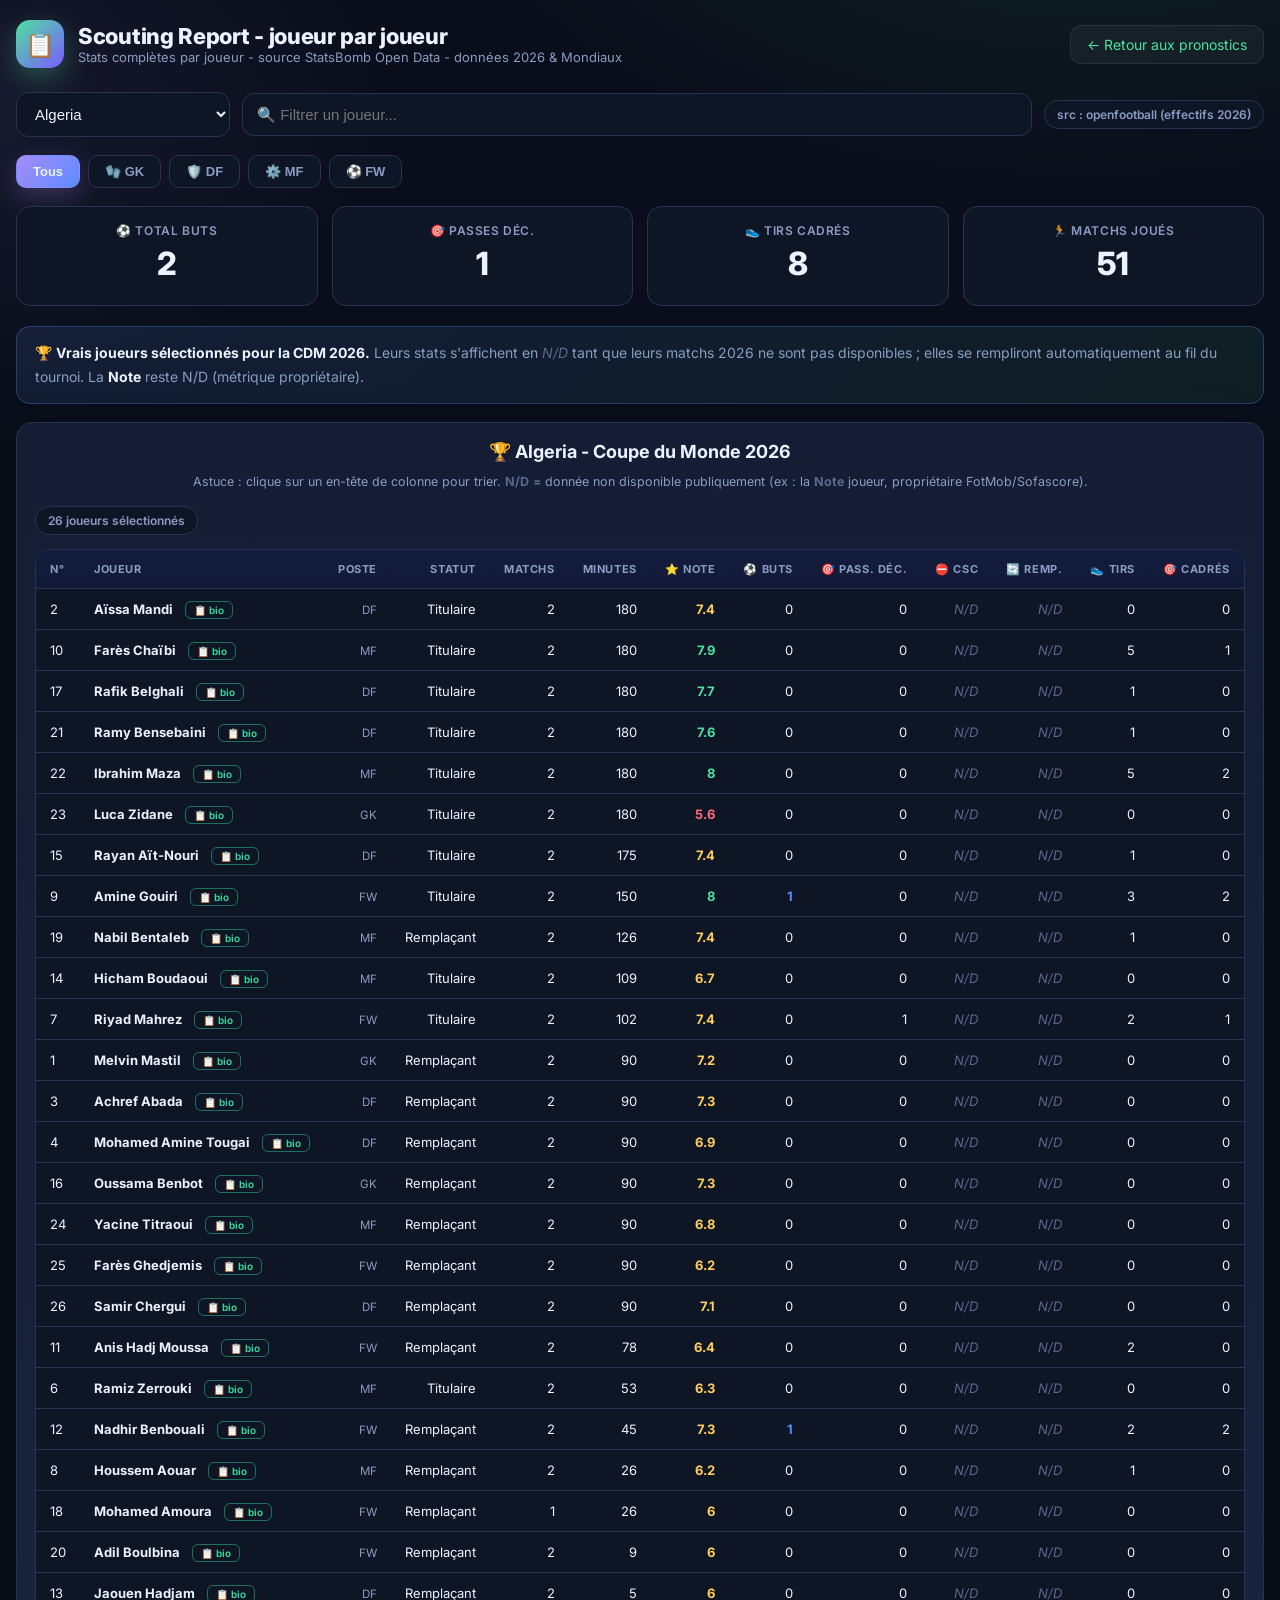
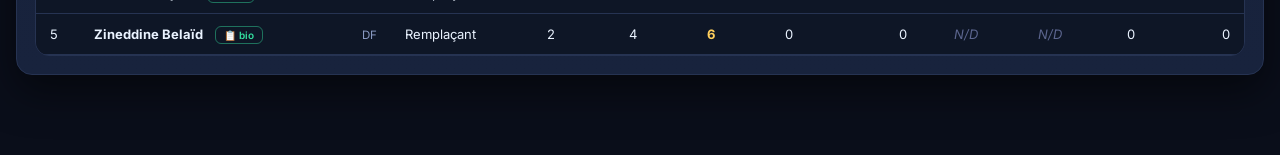
==== commit a1734554: "feat: update build metadata and import new 2026 player and referee datasets" ====
--- a/scouting.html
+++ b/scouting.html
@@ -107,7 +107,7 @@
   .banner b{color:var(--txt);font-weight:700}
 </style>
 </head>
-<body data-build="23/06 12:08">
+<body data-build="23/06 12:14">
 <div class="wrap">
   <header>
     <div class="ball">📋</div>
@@ -154,7 +154,7 @@
   </div>
 </div>
 
-<script id="embedded-squads" type="application/json">[{"equipe":"Algeria","joueurs":[{"numero":1,"joueur":"Melvin Mastil","poste":"GK","age":26,"matchs_2026":1,"statut":"Remplaçant","minutes":90,"buts":0,"passes_dec":0,"but_csc":"N/D","tirs":0,"tirs_cadres":0,"xg":0.0,"xa":0.12,"passes_reussies":30,"passes_progressives":"N/D","tacles":0,"interceptions":0,"blocks":0,"degagements":3,"pressions":8,"ballons_recuperes":2,"fautes_commises":0,"fautes_subies":"N/D","hors_jeu":"N/D","remplacements":"N/D","note":7.3,"notes_history":[7.3],"cartons":"—","bio":{"bio":"Données statistiques insuffisantes pour dégager un profil net.","forces":["Volume de jeu standard"],"faiblesses":["N/D"],"source":"Auto-généré (Stats 2026)"}},{"numero":2,"joueur":"Aïssa Mandi","poste":"DF","age":34,"matchs_2026":1,"statut":"Titulaire","minutes":180,"buts":0,"passes_dec":0,"but_csc":"N/D","tirs":0,"tirs_cadres":0,"xg":0.0,"xa":0.2,"passes_reussies":105,"passes_progressives":"N/D","tacles":8,"interceptions":3,"blocks":3,"degagements":7,"pressions":21,"ballons_recuperes":12,"fautes_commises":0,"fautes_subies":"N/D","hors_jeu":0,"remplacements":"N/D","note":6.5,"notes_history":[6.5],"cartons":"—","bio":{"bio":"Profil généré automatiquement d'après les statistiques du tournoi.","forces":["Plaque tournante, gros volume de passes","Fort à la récupération (tacles/interceptions)"],"faiblesses":["N/D"],"source":"Auto-généré (Stats 2026)"}},{"numero":3,"joueur":"Achref Abada","poste":"DF","age":26,"matchs_2026":1,"statut":"Remplaçant","minutes":90,"buts":0,"passes_dec":0,"but_csc":"N/D","tirs":0,"tirs_cadres":0,"xg":0.0,"xa":0.1,"passes_reussies":57,"passes_progressives":"N/D","tacles":1,"interceptions":1,"blocks":1,"degagements":5,"pressions":16,"ballons_recuperes":3,"fautes_commises":0,"fautes_subies":"N/D","hors_jeu":0,"remplacements":"N/D","note":7.0,"notes_history":[7.0],"cartons":"—","bio":{"bio":"Profil généré automatiquement d'après les statistiques du tournoi.","forces":["Plaque tournante, gros volume de passes"],"faiblesses":["N/D"],"source":"Auto-généré (Stats 2026)"}},{"numero":4,"joueur":"Mohamed Amine Tougai","poste":"DF","age":26,"matchs_2026":1,"statut":"Remplaçant","minutes":90,"buts":0,"passes_dec":0,"but_csc":"N/D","tirs":0,"tirs_cadres":0,"xg":0.0,"xa":0.18,"passes_reussies":46,"passes_progressives":"N/D","tacles":3,"interceptions":1,"blocks":1,"degagements":2,"pressions":18,"ballons_recuperes":4,"fautes_commises":0,"fautes_subies":"N/D","hors_jeu":0,"remplacements":"N/D","note":7.1,"notes_history":[7.1],"cartons":"—","bio":{"bio":"Profil généré automatiquement d'après les statistiques du tournoi.","forces":["Plaque tournante, gros volume de passes","Fort à la récupération (tacles/interceptions)"],"faiblesses":["N/D"],"source":"Auto-généré (Stats 2026)"}},{"numero":5,"joueur":"Zineddine Belaïd","poste":"DF","age":27,"matchs_2026":1,"statut":"Remplaçant","minutes":4,"buts":0,"passes_dec":0,"but_csc":"N/D","tirs":0,"tirs_cadres":0,"xg":0.0,"xa":0.06,"passes_reussies":1,"passes_progressives":"N/D","tacles":0,"interceptions":0,"blocks":0,"degagements":0,"pressions":0,"ballons_recuperes":0,"fautes_commises":0,"fautes_subies":"N/D","hors_jeu":0,"remplacements":"N/D","note":6.0,"notes_history":[6.0],"cartons":"—","bio":{"bio":"Données statistiques insuffisantes pour dégager un profil net.","forces":["Volume de jeu standard"],"faiblesses":["N/D"],"source":"Auto-généré (Stats 2026)"}},{"numero":6,"joueur":"Ramiz Zerrouki","poste":"MF","age":28,"matchs_2026":1,"statut":"Titulaire","minutes":53,"buts":0,"passes_dec":0,"but_csc":"N/D","tirs":0,"tirs_cadres":0,"xg":0.0,"xa":0.1,"passes_reussies":31,"passes_progressives":"N/D","tacles":1,"interceptions":0,"blocks":0,"degagements":0,"pressions":11,"ballons_recuperes":3,"fautes_commises":4,"fautes_subies":"N/D","hors_jeu":0,"remplacements":"N/D","note":6.4,"notes_history":[6.4],"cartons":"Yellow","bio":{"bio":"Profil généré automatiquement d'après les statistiques du tournoi.","forces":["N/D"],"faiblesses":["Concède beaucoup de fautes"],"source":"Auto-généré (Stats 2026)"}},{"numero":7,"joueur":"Riyad Mahrez","poste":"FW","age":35,"matchs_2026":1,"statut":"Titulaire","minutes":102,"buts":0,"passes_dec":2,"but_csc":"N/D","tirs":4,"tirs_cadres":2,"xg":0.57,"xa":1.86,"passes_reussies":25,"passes_progressives":"N/D","tacles":1,"interceptions":0,"blocks":0,"degagements":0,"pressions":20,"ballons_recuperes":2,"fautes_commises":0,"fautes_subies":"N/D","hors_jeu":0,"remplacements":"N/D","note":8.4,"notes_history":[8.4],"cartons":"—","bio":{"bio":"Profil généré automatiquement d'après les statistiques du tournoi.","forces":["N'hésite pas à prendre sa chance aux tirs","Se procure des occasions dangereuses (xG élevé)"],"faiblesses":["N/D"],"source":"Auto-généré (Stats 2026)"}},{"numero":8,"joueur":"Houssem Aouar","poste":"MF","age":27,"matchs_2026":1,"statut":"Remplaçant","minutes":26,"buts":0,"passes_dec":0,"but_csc":"N/D","tirs":2,"tirs_cadres":0,"xg":0.27,"xa":0.27,"passes_reussies":18,"passes_progressives":"N/D","tacles":0,"interceptions":0,"blocks":0,"degagements":0,"pressions":6,"ballons_recuperes":1,"fautes_commises":0,"fautes_subies":"N/D","hors_jeu":0,"remplacements":"N/D","note":6.3,"notes_history":[6.3],"cartons":"—","bio":{"bio":"Profil généré automatiquement d'après les statistiques du tournoi.","forces":["N'hésite pas à prendre sa chance aux tirs"],"faiblesses":["N/D"],"source":"Auto-généré (Stats 2026)"}},{"numero":9,"joueur":"Amine Gouiri","poste":"FW","age":26,"matchs_2026":1,"statut":"Titulaire","minutes":150,"buts":2,"passes_dec":0,"but_csc":"N/D","tirs":6,"tirs_cadres":4,"xg":1.83,"xa":0.04,"passes_reussies":38,"passes_progressives":"N/D","tacles":0,"interceptions":0,"blocks":0,"degagements":0,"pressions":28,"ballons_recuperes":3,"fautes_commises":2,"fautes_subies":"N/D","hors_jeu":0,"remplacements":"N/D","note":9.0,"notes_history":[9.0],"cartons":"—","bio":{"bio":"Profil généré automatiquement d'après les statistiques du tournoi.","forces":["N'hésite pas à prendre sa chance aux tirs","Se procure des occasions dangereuses (xG élevé)"],"faiblesses":["N/D"],"source":"Auto-généré (Stats 2026)"}},{"numero":10,"joueur":"Farès Chaïbi","poste":"MF","age":23,"matchs_2026":1,"statut":"Titulaire","minutes":180,"buts":0,"passes_dec":0,"but_csc":"N/D","tirs":10,"tirs_cadres":2,"xg":1.21,"xa":0.19,"passes_reussies":104,"passes_progressives":"N/D","tacles":3,"interceptions":3,"blocks":1,"degagements":1,"pressions":36,"ballons_recuperes":10,"fautes_commises":2,"fautes_subies":"N/D","hors_jeu":2,"remplacements":"N/D","note":8.8,"notes_history":[8.8],"cartons":"—","bio":{"bio":"Profil généré automatiquement d'après les statistiques du tournoi.","forces":["N'hésite pas à prendre sa chance aux tirs","Se procure des occasions dangereuses (xG élevé)","Plaque tournante, gros volume de passes","Fort à la récupération (tacles/interceptions)"],"faiblesses":["N/D"],"source":"Auto-généré (Stats 2026)"}},{"numero":11,"joueur":"Anis Hadj Moussa","poste":"FW","age":24,"matchs_2026":1,"statut":"Remplaçant","minutes":78,"buts":0,"passes_dec":0,"but_csc":"N/D","tirs":4,"tirs_cadres":0,"xg":0.6,"xa":0.26,"passes_reussies":19,"passes_progressives":"N/D","tacles":0,"interceptions":0,"blocks":0,"degagements":0,"pressions":10,"ballons_recuperes":2,"fautes_commises":0,"fautes_subies":"N/D","hors_jeu":0,"remplacements":"N/D","note":6.6,"notes_history":[6.6],"cartons":"—","bio":{"bio":"Profil généré automatiquement d'après les statistiques du tournoi.","forces":["N'hésite pas à prendre sa chance aux tirs","Se procure des occasions dangereuses (xG élevé)"],"faiblesses":["N/D"],"source":"Auto-généré (Stats 2026)"}},{"numero":12,"joueur":"Nadhir Benbouali","poste":"FW","age":26,"matchs_2026":1,"statut":"Remplaçant","minutes":45,"buts":2,"passes_dec":0,"but_csc":"N/D","tirs":4,"tirs_cadres":4,"xg":2.11,"xa":0.28,"passes_reussies":12,"passes_progressives":"N/D","tacles":0,"interceptions":0,"blocks":0,"degagements":0,"pressions":9,"ballons_recuperes":1,"fautes_commises":0,"fautes_subies":"N/D","hors_jeu":0,"remplacements":"N/D","note":8.5,"notes_history":[8.5],"cartons":"—","bio":{"bio":"Profil généré automatiquement d'après les statistiques du tournoi.","forces":["N'hésite pas à prendre sa chance aux tirs","Se procure des occasions dangereuses (xG élevé)"],"faiblesses":["N/D"],"source":"Auto-généré (Stats 2026)"}},{"numero":13,"joueur":"Jaouen Hadjam","poste":"DF","age":23,"matchs_2026":1,"statut":"Remplaçant","minutes":5,"buts":0,"passes_dec":0,"but_csc":"N/D","tirs":0,"tirs_cadres":0,"xg":0.0,"xa":0.19,"passes_reussies":2,"passes_progressives":"N/D","tacles":0,"interceptions":0,"blocks":0,"degagements":0,"pressions":0,"ballons_recuperes":0,"fautes_commises":0,"fautes_subies":"N/D","hors_jeu":0,"remplacements":"N/D","note":6.0,"notes_history":[6.0],"cartons":"—","bio":{"bio":"Données statistiques insuffisantes pour dégager un profil net.","forces":["Volume de jeu standard"],"faiblesses":["N/D"],"source":"Auto-généré (Stats 2026)"}},{"numero":14,"joueur":"Hicham Boudaoui","poste":"MF","age":26,"matchs_2026":1,"statut":"Titulaire","minutes":109,"buts":0,"passes_dec":0,"but_csc":"N/D","tirs":0,"tirs_cadres":0,"xg":0.0,"xa":0.13,"passes_reussies":78,"passes_progressives":"N/D","tacles":2,"interceptions":1,"blocks":0,"degagements":0,"pressions":23,"ballons_recuperes":6,"fautes_commises":4,"fautes_subies":"N/D","hors_jeu":0,"remplacements":"N/D","note":6.9,"notes_history":[6.9],"cartons":"—","bio":{"bio":"Profil généré automatiquement d'après les statistiques du tournoi.","forces":["Plaque tournante, gros volume de passes"],"faiblesses":["Concède beaucoup de fautes"],"source":"Auto-généré (Stats 2026)"}},{"numero":15,"joueur":"Rayan Aït-Nouri","poste":"DF","age":25,"matchs_2026":1,"statut":"Titulaire","minutes":175,"buts":0,"passes_dec":0,"but_csc":"N/D","tirs":2,"tirs_cadres":0,"xg":0.16,"xa":0.14,"passes_reussies":95,"passes_progressives":"N/D","tacles":5,"interceptions":2,"blocks":2,"degagements":6,"pressions":37,"ballons_recuperes":11,"fautes_commises":6,"fautes_subies":"N/D","hors_jeu":0,"remplacements":"N/D","note":6.1,"notes_history":[6.1],"cartons":"—","bio":{"bio":"Profil généré automatiquement d'après les statistiques du tournoi.","forces":["N'hésite pas à prendre sa chance aux tirs","Plaque tournante, gros volume de passes","Fort à la récupération (tacles/interceptions)"],"faiblesses":["Concède beaucoup de fautes"],"source":"Auto-généré (Stats 2026)"}},{"numero":16,"joueur":"Oussama Benbot","poste":"GK","age":31,"matchs_2026":1,"statut":"Remplaçant","minutes":90,"buts":0,"passes_dec":0,"but_csc":"N/D","tirs":0,"tirs_cadres":0,"xg":0.0,"xa":0.14,"passes_reussies":32,"passes_progressives":"N/D","tacles":0,"interceptions":0,"blocks":0,"degagements":2,"pressions":9,"ballons_recuperes":2,"fautes_commises":0,"fautes_subies":"N/D","hors_jeu":"N/D","remplacements":"N/D","note":7.3,"notes_history":[7.3],"cartons":"—","bio":{"bio":"Données statistiques insuffisantes pour dégager un profil net.","forces":["Volume de jeu standard"],"faiblesses":["N/D"],"source":"Auto-généré (Stats 2026)"}},{"numero":17,"joueur":"Rafik Belghali","poste":"DF","age":24,"matchs_2026":1,"statut":"Titulaire","minutes":180,"buts":0,"passes_dec":0,"but_csc":"N/D","tirs":2,"tirs_cadres":0,"xg":0.15,"xa":0.23,"passes_reussies":94,"passes_progressives":"N/D","tacles":3,"interceptions":5,"blocks":2,"degagements":4,"pressions":38,"ballons_recuperes":9,"fautes_commises":6,"fautes_subies":"N/D","hors_jeu":0,"remplacements":"N/D","note":6.2,"notes_history":[6.2],"cartons":"—","bio":{"bio":"Profil généré automatiquement d'après les statistiques du tournoi.","forces":["N'hésite pas à prendre sa chance aux tirs","Plaque tournante, gros volume de passes","Fort à la récupération (tacles/interceptions)"],"faiblesses":["Concède beaucoup de fautes"],"source":"Auto-généré (Stats 2026)"}},{"numero":18,"joueur":"Mohamed Amoura","poste":"FW","age":26,"matchs_2026":1,"statut":"Remplaçant","minutes":26,"buts":0,"passes_dec":0,"but_csc":"N/D","tirs":0,"tirs_cadres":0,"xg":0.0,"xa":0.08,"passes_reussies":6,"passes_progressives":"N/D","tacles":0,"interceptions":0,"blocks":0,"degagements":0,"pressions":5,"ballons_recuperes":0,"fautes_commises":2,"fautes_subies":"N/D","hors_jeu":0,"remplacements":"N/D","note":6.0,"notes_history":[6.0],"cartons":"—","bio":{"bio":"Données statistiques insuffisantes pour dégager un profil net.","forces":["Volume de jeu standard"],"faiblesses":["N/D"],"source":"Auto-généré (Stats 2026)"}},{"numero":19,"joueur":"Nabil Bentaleb","poste":"MF","age":31,"matchs_2026":1,"statut":"Remplaçant","minutes":126,"buts":0,"passes_dec":0,"but_csc":"N/D","tirs":2,"tirs_cadres":0,"xg":0.23,"xa":0.1,"passes_reussies":86,"passes_progressives":"N/D","tacles":1,"interceptions":1,"blocks":1,"degagements":0,"pressions":29,"ballons_recuperes":7,"fautes_commises":0,"fautes_subies":"N/D","hors_jeu":0,"remplacements":"N/D","note":7.2,"notes_history":[7.2],"cartons":"—","bio":{"bio":"Profil généré automatiquement d'après les statistiques du tournoi.","forces":["N'hésite pas à prendre sa chance aux tirs","Plaque tournante, gros volume de passes"],"faiblesses":["N/D"],"source":"Auto-généré (Stats 2026)"}},{"numero":20,"joueur":"Adil Boulbina","poste":"FW","age":23,"matchs_2026":1,"statut":"Remplaçant","minutes":9,"buts":0,"passes_dec":0,"but_csc":"N/D","tirs":0,"tirs_cadres":0,"xg":0.0,"xa":0.29,"passes_reussies":2,"passes_progressives":"N/D","tacles":0,"interceptions":0,"blocks":0,"degagements":0,"pressions":1,"ballons_recuperes":0,"fautes_commises":0,"fautes_subies":"N/D","hors_jeu":0,"remplacements":"N/D","note":6.0,"notes_history":[6.0],"cartons":"—","bio":{"bio":"Données statistiques insuffisantes pour dégager un profil net.","forces":["Volume de jeu standard"],"faiblesses":["N/D"],"source":"Auto-généré (Stats 2026)"}},{"numero":21,"joueur":"Ramy Bensebaini","poste":"DF","age":31,"matchs_2026":1,"statut":"Titulaire","minutes":180,"buts":0,"passes_dec":0,"but_csc":"N/D","tirs":2,"tirs_cadres":0,"xg":0.25,"xa":0.0,"passes_reussies":95,"passes_progressives":"N/D","tacles":3,"interceptions":5,"blocks":4,"degagements":9,"pressions":35,"ballons_recuperes":10,"fautes_commises":2,"fautes_subies":"N/D","hors_jeu":0,"remplacements":"N/D","note":6.8,"notes_history":[6.8],"cartons":"—","bio":{"bio":"Profil généré automatiquement d'après les statistiques du tournoi.","forces":["N'hésite pas à prendre sa chance aux tirs","Plaque tournante, gros volume de passes","Fort à la récupération (tacles/interceptions)"],"faiblesses":["N/D"],"source":"Auto-généré (Stats 2026)"}},{"numero":22,"joueur":"Ibrahim Maza","poste":"MF","age":20,"matchs_2026":1,"statut":"Titulaire","minutes":180,"buts":0,"passes_dec":0,"but_csc":"N/D","tirs":10,"tirs_cadres":4,"xg":1.44,"xa":0.07,"passes_reussies":109,"passes_progressives":"N/D","tacles":2,"interceptions":1,"blocks":1,"degagements":1,"pressions":31,"ballons_recuperes":8,"fautes_commises":0,"fautes_subies":"N/D","hors_jeu":0,"remplacements":"N/D","note":8.3,"notes_history":[8.3],"cartons":"—","bio":{"bio":"Profil généré automatiquement d'après les statistiques du tournoi.","forces":["N'hésite pas à prendre sa chance aux tirs","Se procure des occasions dangereuses (xG élevé)","Plaque tournante, gros volume de passes"],"faiblesses":["N/D"],"source":"Auto-généré (Stats 2026)"}},{"numero":23,"joueur":"Luca Zidane","poste":"GK","age":28,"matchs_2026":1,"statut":"Titulaire","minutes":180,"buts":0,"passes_dec":0,"but_csc":"N/D","tirs":0,"tirs_cadres":0,"xg":0.0,"xa":0.11,"passes_reussies":58,"passes_progressives":"N/D","tacles":1,"interceptions":1,"blocks":0,"degagements":6,"pressions":23,"ballons_recuperes":3,"fautes_commises":0,"fautes_subies":"N/D","hors_jeu":"N/D","remplacements":"N/D","note":4.5,"notes_history":[4.5],"cartons":"—","bio":{"bio":"Profil généré automatiquement d'après les statistiques du tournoi.","forces":["Plaque tournante, gros volume de passes"],"faiblesses":["N/D"],"source":"Auto-généré (Stats 2026)"}},{"numero":24,"joueur":"Yacine Titraoui","poste":"MF","age":22,"matchs_2026":1,"statut":"Remplaçant","minutes":90,"buts":0,"passes_dec":0,"but_csc":"N/D","tirs":0,"tirs_cadres":0,"xg":0.0,"xa":0.07,"passes_reussies":68,"passes_progressives":"N/D","tacles":1,"interceptions":1,"blocks":0,"degagements":0,"pressions":25,"ballons_recuperes":6,"fautes_commises":0,"fautes_subies":"N/D","hors_jeu":0,"remplacements":"N/D","note":6.8,"notes_history":[6.8],"cartons":"—","bio":{"bio":"Profil généré automatiquement d'après les statistiques du tournoi.","forces":["Plaque tournante, gros volume de passes"],"faiblesses":["N/D"],"source":"Auto-généré (Stats 2026)"}},{"numero":25,"joueur":"Farès Ghedjemis","poste":"FW","age":23,"matchs_2026":1,"statut":"Remplaçant","minutes":90,"buts":0,"passes_dec":0,"but_csc":"N/D","tirs":0,"tirs_cadres":0,"xg":0.0,"xa":0.11,"passes_reussies":25,"passes_progressives":"N/D","tacles":1,"interceptions":0,"blocks":0,"degagements":0,"pressions":14,"ballons_recuperes":1,"fautes_commises":0,"fautes_subies":"N/D","hors_jeu":0,"remplacements":"N/D","note":6.3,"notes_history":[6.3],"cartons":"—","bio":{"bio":"Données statistiques insuffisantes pour dégager un profil net.","forces":["Volume de jeu standard"],"faiblesses":["N/D"],"source":"Auto-généré (Stats 2026)"}},{"numero":26,"joueur":"Samir Chergui","poste":"DF","age":27,"matchs_2026":1,"statut":"Remplaçant","minutes":90,"buts":0,"passes_dec":0,"but_csc":"N/D","tirs":0,"tirs_cadres":0,"xg":0.0,"xa":0.26,"passes_reussies":45,"passes_progressives":"N/D","tacles":3,"interceptions":2,"blocks":1,"degagements":2,"pressions":16,"ballons_recuperes":5,"fautes_commises":0,"fautes_subies":"N/D","hors_jeu":0,"remplacements":"N/D","note":7.3,"notes_history":[7.3],"cartons":"—","bio":{"bio":"Profil généré automatiquement d'après les statistiques du tournoi.","forces":["Plaque tournante, gros volume de passes","Fort à la récupération (tacles/interceptions)"],"faiblesses":["N/D"],"source":"Auto-généré (Stats 2026)"}}]},{"equipe":"Argentina","joueurs":[{"numero":1,"joueur":"Juan Musso","poste":"GK","age":32,"matchs_2026":1,"statut":"Remplaçant","minutes":90,"buts":0,"passes_dec":0,"but_csc":"N/D","tirs":0,"tirs_cadres":0,"xg":0.0,"xa":0.13,"passes_reussies":26,"passes_progressives":"N/D","tacles":0,"interceptions":0,"blocks":0,"degagements":3,"pressions":9,"ballons_recuperes":1,"fautes_commises":0,"fautes_subies":"N/D","hors_jeu":"N/D","remplacements":"N/D","note":7.3,"notes_history":[7.3],"cartons":"—","bio":{"bio":"Données statistiques insuffisantes pour dégager un profil net.","forces":["Volume de jeu standard"],"faiblesses":["N/D"],"source":"Auto-généré (Stats 2026)"}},{"numero":2,"joueur":"Marcos Nicolás Senesi Baron","poste":"MF","age":29,"matchs_2026":0,"statut":"N/D","minutes":"N/D","buts":"N/D","passes_dec":"N/D","but_csc":"N/D","tirs":"N/D","tirs_cadres":"N/D","xg":"N/D","xa":"N/D","passes_reussies":"N/D","passes_progressives":"N/D","tacles":"N/D","interceptions":"N/D","blocks":"N/D","degagements":"N/D","pressions":"N/D","ballons_recuperes":"N/D","fautes_commises":"N/D","fautes_subies":"N/D","hors_jeu":"N/D","remplacements":"N/D","note":"N/D","notes_history":[],"cartons":"N/D","bio":{"bio":"Profil importé depuis une base de données de jeu (EA Sports FC / SoFIFA).","forces":["Traits EA FC : Long Passer"],"faiblesses":["Standard"],"source":"EA Sports FC 24 (Base Externe)"}},{"numero":3,"joueur":"Nicolás Tagliafico","poste":"DF","age":33,"matchs_2026":1,"statut":"Remplaçant","minutes":8,"buts":0,"passes_dec":0,"but_csc":"N/D","tirs":0,"tirs_cadres":0,"xg":0.0,"xa":0.05,"passes_reussies":4,"passes_progressives":"N/D","tacles":0,"interceptions":0,"blocks":0,"degagements":0,"pressions":1,"ballons_recuperes":0,"fautes_commises":0,"fautes_subies":"N/D","hors_jeu":0,"remplacements":"N/D","note":6.0,"notes_history":[6.0],"cartons":"—","bio":{"bio":"Données statistiques insuffisantes pour dégager un profil net.","forces":["Volume de jeu standard"],"faiblesses":["N/D"],"source":"Auto-généré (Stats 2026)"}},{"numero":4,"joueur":"Gonzalo Montiel","poste":"DF","age":29,"matchs_2026":1,"statut":"Remplaçant","minutes":45,"buts":0,"passes_dec":0,"but_csc":"N/D","tirs":0,"tirs_cadres":0,"xg":0.0,"xa":0.2,"passes_reussies":28,"passes_progressives":"N/D","tacles":2,"interceptions":0,"blocks":0,"degagements":1,"pressions":9,"ballons_recuperes":2,"fautes_commises":2,"fautes_subies":"N/D","hors_jeu":0,"remplacements":"N/D","note":6.4,"notes_history":[6.4],"cartons":"—","bio":{"bio":"Données statistiques insuffisantes pour dégager un profil net.","forces":["Volume de jeu standard"],"faiblesses":["N/D"],"source":"Auto-généré (Stats 2026)"}},{"numero":5,"joueur":"Leandro Paredes","poste":"MF","age":31,"matchs_2026":1,"statut":"Remplaçant","minutes":8,"buts":0,"passes_dec":0,"but_csc":"N/D","tirs":0,"tirs_cadres":0,"xg":0.0,"xa":0.18,"passes_reussies":4,"passes_progressives":"N/D","tacles":0,"interceptions":0,"blocks":0,"degagements":0,"pressions":1,"ballons_recuperes":0,"fautes_commises":2,"fautes_subies":"N/D","hors_jeu":0,"remplacements":"N/D","note":6.0,"notes_history":[6.0],"cartons":"Yellow","bio":{"bio":"Données statistiques insuffisantes pour dégager un profil net.","forces":["Volume de jeu standard"],"faiblesses":["N/D"],"source":"Auto-généré (Stats 2026)"}},{"numero":6,"joueur":"Lisandro Martínez","poste":"DF","age":28,"matchs_2026":1,"statut":"Titulaire","minutes":180,"buts":0,"passes_dec":0,"but_csc":"N/D","tirs":0,"tirs_cadres":0,"xg":0.0,"xa":0.13,"passes_reussies":84,"passes_progressives":"N/D","tacles":8,"interceptions":2,"blocks":3,"degagements":10,"pressions":25,"ballons_recuperes":7,"fautes_commises":2,"fautes_subies":"N/D","hors_jeu":0,"remplacements":"N/D","note":8.7,"notes_history":[8.7],"cartons":"—","bio":{"bio":"Profil généré automatiquement d'après les statistiques du tournoi.","forces":["Plaque tournante, gros volume de passes","Fort à la récupération (tacles/interceptions)"],"faiblesses":["N/D"],"source":"Auto-généré (Stats 2026)"}},{"numero":7,"joueur":"Rodrigo De Paul","poste":"MF","age":32,"matchs_2026":1,"statut":"Titulaire","minutes":172,"buts":0,"passes_dec":2,"but_csc":"N/D","tirs":0,"tirs_cadres":0,"xg":0.0,"xa":1.73,"passes_reussies":112,"passes_progressives":"N/D","tacles":4,"interceptions":1,"blocks":1,"degagements":1,"pressions":46,"ballons_recuperes":8,"fautes_commises":0,"fautes_subies":"N/D","hors_jeu":0,"remplacements":"N/D","note":9.2,"notes_history":[9.2],"cartons":"—","bio":{"bio":"Profil généré automatiquement d'après les statistiques du tournoi.","forces":["Plaque tournante, gros volume de passes","Fort à la récupération (tacles/interceptions)"],"faiblesses":["N/D"],"source":"Auto-généré (Stats 2026)"}},{"numero":8,"joueur":"Valentín Barco","poste":"MF","age":21,"matchs_2026":1,"statut":"Remplaçant","minutes":90,"buts":0,"passes_dec":0,"but_csc":"N/D","tirs":0,"tirs_cadres":0,"xg":0.0,"xa":0.16,"passes_reussies":59,"passes_progressives":"N/D","tacles":2,"interceptions":1,"blocks":0,"degagements":0,"pressions":22,"ballons_recuperes":4,"fautes_commises":0,"fautes_subies":"N/D","hors_jeu":0,"remplacements":"N/D","note":6.8,"notes_history":[6.8],"cartons":"—","bio":{"bio":"Profil généré automatiquement d'après les statistiques du tournoi.","forces":["Plaque tournante, gros volume de passes"],"faiblesses":["N/D"],"source":"Auto-généré (Stats 2026)"}},{"numero":9,"joueur":"Julián Alvarez","poste":"FW","age":26,"matchs_2026":0,"statut":"N/D","minutes":"N/D","buts":"N/D","passes_dec":"N/D","but_csc":"N/D","tirs":"N/D","tirs_cadres":"N/D","xg":"N/D","xa":"N/D","passes_reussies":"N/D","passes_progressives":"N/D","tacles":"N/D","interceptions":"N/D","blocks":"N/D","degagements":"N/D","pressions":"N/D","ballons_recuperes":"N/D","fautes_commises":"N/D","fautes_subies":"N/D","hors_jeu":"N/D","remplacements":"N/D","note":"N/D","notes_history":[],"cartons":"N/D","bio":{"bio":"Profil importé depuis une base de données de jeu (EA Sports FC / SoFIFA).","forces":["Très rapide (Vitesse > 80)","Traits EA FC : Finesse Shot"],"faiblesses":["Standard"],"source":"EA Sports FC 24 (Base Externe)"}},{"numero":10,"joueur":"Lionel Messi","poste":"FW","age":38,"matchs_2026":1,"statut":"Titulaire","minutes":170,"buts":10,"passes_dec":0,"but_csc":"N/D","tirs":26,"tirs_cadres":16,"xg":10.45,"xa":0.02,"passes_reussies":39,"passes_progressives":"N/D","tacles":1,"interceptions":1,"blocks":0,"degagements":0,"pressions":35,"ballons_recuperes":3,"fautes_commises":2,"fautes_subies":"N/D","hors_jeu":4,"remplacements":"N/D","note":10.0,"notes_history":[10.0],"cartons":"—","bio":{"club":"Inter Miami","role":"Attaquant / meneur (capitaine)","bio":"Champion du monde 2022 et meilleur joueur du tournoi ; double Golden Ball.","forces":["Vision et dernière passe d'exception","Coups francs, leadership, finition"],"faiblesses":["Âge (39 ans) : gestion de la charge","Pressing limité"],"source":"FOX Sports (Golden Ball rankings 2026)"}},{"numero":11,"joueur":"Giovani Lo Celso","poste":"MF","age":30,"matchs_2026":1,"statut":"Remplaçant","minutes":90,"buts":0,"passes_dec":0,"but_csc":"N/D","tirs":0,"tirs_cadres":0,"xg":0.0,"xa":0.01,"passes_reussies":62,"passes_progressives":"N/D","tacles":2,"interceptions":0,"blocks":1,"degagements":0,"pressions":22,"ballons_recuperes":4,"fautes_commises":0,"fautes_subies":"N/D","hors_jeu":0,"remplacements":"N/D","note":6.8,"notes_history":[6.8],"cartons":"—","bio":{"bio":"Profil généré automatiquement d'après les statistiques du tournoi.","forces":["Plaque tournante, gros volume de passes"],"faiblesses":["N/D"],"source":"Auto-généré (Stats 2026)"}},{"numero":12,"joueur":"Gerónimo Rulli","poste":"GK","age":34,"matchs_2026":1,"statut":"Remplaçant","minutes":90,"buts":0,"passes_dec":0,"but_csc":"N/D","tirs":0,"tirs_cadres":0,"xg":0.0,"xa":0.25,"passes_reussies":29,"passes_progressives":"N/D","tacles":0,"interceptions":0,"blocks":0,"degagements":3,"pressions":12,"ballons_recuperes":2,"fautes_commises":0,"fautes_subies":"N/D","hors_jeu":"N/D","remplacements":"N/D","note":7.4,"notes_history":[7.4],"cartons":"—","bio":{"bio":"Données statistiques insuffisantes pour dégager un profil net.","forces":["Volume de jeu standard"],"faiblesses":["N/D"],"source":"Auto-généré (Stats 2026)"}},{"numero":13,"joueur":"Cristian Romero","poste":"DF","age":28,"matchs_2026":1,"statut":"Titulaire","minutes":137,"buts":0,"passes_dec":0,"but_csc":"N/D","tirs":0,"tirs_cadres":0,"xg":0.0,"xa":0.21,"passes_reussies":60,"passes_progressives":"N/D","tacles":6,"interceptions":2,"blocks":2,"degagements":6,"pressions":26,"ballons_recuperes":5,"fautes_commises":6,"fautes_subies":"N/D","hors_jeu":0,"remplacements":"N/D","note":8.0,"notes_history":[8.0],"cartons":"—","bio":{"bio":"Profil généré automatiquement d'après les statistiques du tournoi.","forces":["Plaque tournante, gros volume de passes","Fort à la récupération (tacles/interceptions)"],"faiblesses":["Concède beaucoup de fautes"],"source":"Auto-généré (Stats 2026)"}},{"numero":14,"joueur":"Exequiel Palacios","poste":"MF","age":27,"matchs_2026":1,"statut":"Remplaçant","minutes":90,"buts":0,"passes_dec":0,"but_csc":"N/D","tirs":0,"tirs_cadres":0,"xg":0.0,"xa":0.01,"passes_reussies":61,"passes_progressives":"N/D","tacles":2,"interceptions":0,"blocks":0,"degagements":0,"pressions":24,"ballons_recuperes":5,"fautes_commises":0,"fautes_subies":"N/D","hors_jeu":0,"remplacements":"N/D","note":6.7,"notes_history":[6.7],"cartons":"—","bio":{"bio":"Profil généré automatiquement d'après les statistiques du tournoi.","forces":["Plaque tournante, gros volume de passes"],"faiblesses":["N/D"],"source":"Auto-généré (Stats 2026)"}},{"numero":15,"joueur":"Nicolás González","poste":"MF","age":28,"matchs_2026":1,"statut":"Remplaçant","minutes":60,"buts":0,"passes_dec":2,"but_csc":"N/D","tirs":4,"tirs_cadres":0,"xg":0.41,"xa":2.04,"passes_reussies":34,"passes_progressives":"N/D","tacles":1,"interceptions":0,"blocks":0,"degagements":0,"pressions":13,"ballons_recuperes":3,"fautes_commises":0,"fautes_subies":"N/D","hors_jeu":0,"remplacements":"N/D","note":8.4,"notes_history":[8.4],"cartons":"—","bio":{"bio":"Profil généré automatiquement d'après les statistiques du tournoi.","forces":["N'hésite pas à prendre sa chance aux tirs","Se procure des occasions dangereuses (xG élevé)"],"faiblesses":["N/D"],"source":"Auto-généré (Stats 2026)"}},{"numero":16,"joueur":"Thiago Almada","poste":"FW","age":25,"matchs_2026":1,"statut":"Titulaire","minutes":119,"buts":0,"passes_dec":0,"but_csc":"N/D","tirs":2,"tirs_cadres":0,"xg":0.16,"xa":0.11,"passes_reussies":36,"passes_progressives":"N/D","tacles":0,"interceptions":0,"blocks":0,"degagements":0,"pressions":18,"ballons_recuperes":2,"fautes_commises":0,"fautes_subies":"N/D","hors_jeu":4,"remplacements":"N/D","note":6.5,"notes_history":[6.5],"cartons":"—","bio":{"bio":"Profil généré automatiquement d'après les statistiques du tournoi.","forces":["N'hésite pas à prendre sa chance aux tirs"],"faiblesses":["N/D"],"source":"Auto-généré (Stats 2026)"}},{"numero":17,"joueur":"Giuliano Simeone","poste":"FW","age":23,"matchs_2026":1,"statut":"Remplaçant","minutes":90,"buts":0,"passes_dec":0,"but_csc":"N/D","tirs":0,"tirs_cadres":0,"xg":0.0,"xa":0.15,"passes_reussies":23,"passes_progressives":"N/D","tacles":1,"interceptions":0,"blocks":0,"degagements":0,"pressions":17,"ballons_recuperes":1,"fautes_commises":0,"fautes_subies":"N/D","hors_jeu":0,"remplacements":"N/D","note":6.3,"notes_history":[6.3],"cartons":"—","bio":{"bio":"Données statistiques insuffisantes pour dégager un profil net.","forces":["Volume de jeu standard"],"faiblesses":["N/D"],"source":"Auto-généré (Stats 2026)"}},{"numero":18,"joueur":"Nico Paz","poste":"FW","age":21,"matchs_2026":1,"statut":"Remplaçant","minutes":10,"buts":0,"passes_dec":0,"but_csc":"N/D","tirs":0,"tirs_cadres":0,"xg":0.0,"xa":0.19,"passes_reussies":2,"passes_progressives":"N/D","tacles":0,"interceptions":0,"blocks":0,"degagements":0,"pressions":1,"ballons_recuperes":0,"fautes_commises":2,"fautes_subies":"N/D","hors_jeu":0,"remplacements":"N/D","note":6.0,"notes_history":[6.0],"cartons":"—","bio":{"bio":"Données statistiques insuffisantes pour dégager un profil net.","forces":["Volume de jeu standard"],"faiblesses":["N/D"],"source":"Auto-généré (Stats 2026)"}},{"numero":19,"joueur":"Nicolás Otamendi","poste":"DF","age":38,"matchs_2026":1,"statut":"Remplaçant","minutes":43,"buts":0,"passes_dec":0,"but_csc":"N/D","tirs":0,"tirs_cadres":0,"xg":0.0,"xa":0.18,"passes_reussies":22,"passes_progressives":"N/D","tacles":1,"interceptions":0,"blocks":0,"degagements":1,"pressions":8,"ballons_recuperes":2,"fautes_commises":4,"fautes_subies":"N/D","hors_jeu":0,"remplacements":"N/D","note":6.3,"notes_history":[6.3],"cartons":"—","bio":{"bio":"Profil généré automatiquement d'après les statistiques du tournoi.","forces":["N/D"],"faiblesses":["Concède beaucoup de fautes"],"source":"Auto-généré (Stats 2026)"}},{"numero":20,"joueur":"Alexis Mac Allister","poste":"MF","age":27,"matchs_2026":1,"statut":"Titulaire","minutes":180,"buts":0,"passes_dec":0,"but_csc":"N/D","tirs":4,"tirs_cadres":2,"xg":0.35,"xa":0.04,"passes_reussies":116,"passes_progressives":"N/D","tacles":4,"interceptions":3,"blocks":2,"degagements":1,"pressions":34,"ballons_recuperes":7,"fautes_commises":8,"fautes_subies":"N/D","hors_jeu":0,"remplacements":"N/D","note":8.3,"notes_history":[8.3],"cartons":"—","bio":{"bio":"Profil généré automatiquement d'après les statistiques du tournoi.","forces":["N'hésite pas à prendre sa chance aux tirs","Plaque tournante, gros volume de passes","Fort à la récupération (tacles/interceptions)"],"faiblesses":["Concède beaucoup de fautes"],"source":"Auto-généré (Stats 2026)"}},{"numero":21,"joueur":"José Manuel López","poste":"FW","age":25,"matchs_2026":1,"statut":"Remplaçant","minutes":90,"buts":0,"passes_dec":0,"but_csc":"N/D","tirs":0,"tirs_cadres":0,"xg":0.0,"xa":0.13,"passes_reussies":24,"passes_progressives":"N/D","tacles":1,"interceptions":0,"blocks":0,"degagements":0,"pressions":14,"ballons_recuperes":2,"fautes_commises":0,"fautes_subies":"N/D","hors_jeu":0,"remplacements":"N/D","note":6.3,"notes_history":[6.3],"cartons":"—","bio":{"bio":"Données statistiques insuffisantes pour dégager un profil net.","forces":["Volume de jeu standard"],"faiblesses":["N/D"],"source":"Auto-généré (Stats 2026)"}},{"numero":22,"joueur":"Lautaro Martínez","poste":"FW","age":28,"matchs_2026":1,"statut":"Titulaire","minutes":120,"buts":0,"passes_dec":0,"but_csc":"N/D","tirs":2,"tirs_cadres":2,"xg":0.19,"xa":0.25,"passes_reussies":36,"passes_progressives":"N/D","tacles":0,"interceptions":0,"blocks":0,"degagements":0,"pressions":23,"ballons_recuperes":2,"fautes_commises":8,"fautes_subies":"N/D","hors_jeu":2,"remplacements":"N/D","note":6.5,"notes_history":[6.5],"cartons":"—","bio":{"bio":"Profil généré automatiquement d'après les statistiques du tournoi.","forces":["N'hésite pas à prendre sa chance aux tirs"],"faiblesses":["Concède beaucoup de fautes"],"source":"Auto-généré (Stats 2026)"}},{"numero":23,"joueur":"Emiliano Martínez","poste":"GK","age":33,"matchs_2026":1,"statut":"Titulaire","minutes":180,"buts":0,"passes_dec":0,"but_csc":"N/D","tirs":0,"tirs_cadres":0,"xg":0.0,"xa":0.07,"passes_reussies":61,"passes_progressives":"N/D","tacles":2,"interceptions":0,"blocks":0,"degagements":9,"pressions":18,"ballons_recuperes":3,"fautes_commises":0,"fautes_subies":"N/D","hors_jeu":"N/D","remplacements":"N/D","note":8.0,"notes_history":[8.0],"cartons":"—","bio":{"bio":"Profil généré automatiquement d'après les statistiques du tournoi.","forces":["Plaque tournante, gros volume de passes"],"faiblesses":["N/D"],"source":"Auto-généré (Stats 2026)"}},{"numero":24,"joueur":"Enzo Fernández","poste":"MF","age":25,"matchs_2026":1,"statut":"Titulaire","minutes":180,"buts":0,"passes_dec":0,"but_csc":"N/D","tirs":4,"tirs_cadres":0,"xg":0.32,"xa":0.15,"passes_reussies":109,"passes_progressives":"N/D","tacles":4,"interceptions":3,"blocks":1,"degagements":0,"pressions":47,"ballons_recuperes":7,"fautes_commises":6,"fautes_subies":"N/D","hors_jeu":0,"remplacements":"N/D","note":8.2,"notes_history":[8.2],"cartons":"—","bio":{"bio":"Profil généré automatiquement d'après les statistiques du tournoi.","forces":["N'hésite pas à prendre sa chance aux tirs","Plaque tournante, gros volume de passes","Fort à la récupération (tacles/interceptions)"],"faiblesses":["Concède beaucoup de fautes"],"source":"Auto-généré (Stats 2026)"}},{"numero":25,"joueur":"Facundo Medina","poste":"DF","age":27,"matchs_2026":1,"statut":"Titulaire","minutes":172,"buts":0,"passes_dec":2,"but_csc":"N/D","tirs":0,"tirs_cadres":0,"xg":0.0,"xa":2.29,"passes_reussies":84,"passes_progressives":"N/D","tacles":6,"interceptions":4,"blocks":2,"degagements":6,"pressions":26,"ballons_recuperes":9,"fautes_commises":6,"fautes_subies":"N/D","hors_jeu":0,"remplacements":"N/D","note":10.0,"notes_history":[10.0],"cartons":"Yellow","bio":{"bio":"Profil généré automatiquement d'après les statistiques du tournoi.","forces":["Plaque tournante, gros volume de passes","Fort à la récupération (tacles/interceptions)"],"faiblesses":["Concède beaucoup de fautes"],"source":"Auto-généré (Stats 2026)"}},{"numero":26,"joueur":"Nahuel Molina","poste":"DF","age":28,"matchs_2026":1,"statut":"Titulaire","minutes":135,"buts":0,"passes_dec":0,"but_csc":"N/D","tirs":0,"tirs_cadres":0,"xg":0.0,"xa":0.13,"passes_reussies":69,"passes_progressives":"N/D","tacles":4,"interceptions":3,"blocks":2,"degagements":5,"pressions":25,"ballons_recuperes":8,"fautes_commises":2,"fautes_subies":"N/D","hors_jeu":0,"remplacements":"N/D","note":8.1,"notes_history":[8.1],"cartons":"—","bio":{"bio":"Profil généré automatiquement d'après les statistiques du tournoi.","forces":["Plaque tournante, gros volume de passes","Fort à la récupération (tacles/interceptions)"],"faiblesses":["N/D"],"source":"Auto-généré (Stats 2026)"}}]},{"equipe":"Australia","joueurs":[{"numero":1,"joueur":"Mathew Ryan","poste":"GK","age":34,"matchs_2026":1,"statut":"Remplaçant","minutes":90,"buts":0,"passes_dec":0,"but_csc":"N/D","tirs":0,"tirs_cadres":0,"xg":0.0,"xa":0.16,"passes_reussies":29,"passes_progressives":"N/D","tacles":0,"interceptions":0,"blocks":0,"degagements":5,"pressions":12,"ballons_recuperes":2,"fautes_commises":0,"fautes_subies":"N/D","hors_jeu":"N/D","remplacements":"N/D","note":7.5,"notes_history":[7.5],"cartons":"—","bio":{"bio":"Données statistiques insuffisantes pour dégager un profil net.","forces":["Volume de jeu standard"],"faiblesses":["N/D"],"source":"Auto-généré (Stats 2026)"}},{"numero":2,"joueur":"Miloš Degenek","poste":"DF","age":32,"matchs_2026":1,"statut":"Remplaçant","minutes":90,"buts":0,"passes_dec":0,"but_csc":"N/D","tirs":0,"tirs_cadres":0,"xg":0.0,"xa":0.11,"passes_reussies":43,"passes_progressives":"N/D","tacles":2,"interceptions":2,"blocks":1,"degagements":4,"pressions":12,"ballons_recuperes":4,"fautes_commises":0,"fautes_subies":"N/D","hors_jeu":0,"remplacements":"N/D","note":7.2,"notes_history":[7.2],"cartons":"—","bio":{"bio":"Profil généré automatiquement d'après les statistiques du tournoi.","forces":["Plaque tournante, gros volume de passes"],"faiblesses":["N/D"],"source":"Auto-généré (Stats 2026)"}},{"numero":3,"joueur":"Alessandro Circati","poste":"DF","age":22,"matchs_2026":1,"statut":"Titulaire","minutes":180,"buts":0,"passes_dec":0,"but_csc":"N/D","tirs":4,"tirs_cadres":0,"xg":0.48,"xa":0.17,"passes_reussies":107,"passes_progressives":"N/D","tacles":4,"interceptions":5,"blocks":4,"degagements":5,"pressions":31,"ballons_recuperes":8,"fautes_commises":6,"fautes_subies":"N/D","hors_jeu":0,"remplacements":"N/D","note":7.9,"notes_history":[7.9],"cartons":"Yellow","bio":{"bio":"Profil généré automatiquement d'après les statistiques du tournoi.","forces":["N'hésite pas à prendre sa chance aux tirs","Se procure des occasions dangereuses (xG élevé)","Plaque tournante, gros volume de passes","Fort à la récupération (tacles/interceptions)"],"faiblesses":["Concède beaucoup de fautes"],"source":"Auto-généré (Stats 2026)"}},{"numero":4,"joueur":"Jacob Italiano","poste":"DF","age":24,"matchs_2026":1,"statut":"Titulaire","minutes":164,"buts":0,"passes_dec":0,"but_csc":"N/D","tirs":2,"tirs_cadres":0,"xg":0.2,"xa":0.22,"passes_reussies":90,"passes_progressives":"N/D","tacles":7,"interceptions":2,"blocks":1,"degagements":5,"pressions":30,"ballons_recuperes":7,"fautes_commises":0,"fautes_subies":"N/D","hors_jeu":0,"remplacements":"N/D","note":7.0,"notes_history":[7.0],"cartons":"Yellow","bio":{"bio":"Profil généré automatiquement d'après les statistiques du tournoi.","forces":["N'hésite pas à prendre sa chance aux tirs","Plaque tournante, gros volume de passes","Fort à la récupération (tacles/interceptions)"],"faiblesses":["N/D"],"source":"Auto-généré (Stats 2026)"}},{"numero":5,"joueur":"Jordan Bos","poste":"DF","age":23,"matchs_2026":1,"statut":"Titulaire","minutes":174,"buts":0,"passes_dec":0,"but_csc":"N/D","tirs":4,"tirs_cadres":0,"xg":0.57,"xa":0.17,"passes_reussies":109,"passes_progressives":"N/D","tacles":7,"interceptions":4,"blocks":4,"degagements":7,"pressions":32,"ballons_recuperes":6,"fautes_commises":4,"fautes_subies":"N/D","hors_jeu":0,"remplacements":"N/D","note":8.1,"notes_history":[8.1],"cartons":"Yellow","bio":{"bio":"Profil généré automatiquement d'après les statistiques du tournoi.","forces":["N'hésite pas à prendre sa chance aux tirs","Se procure des occasions dangereuses (xG élevé)","Plaque tournante, gros volume de passes","Fort à la récupération (tacles/interceptions)"],"faiblesses":["Concède beaucoup de fautes"],"source":"Auto-généré (Stats 2026)"}},{"numero":6,"joueur":"Jason Geria","poste":"DF","age":33,"matchs_2026":1,"statut":"Remplaçant","minutes":61,"buts":0,"passes_dec":0,"but_csc":"N/D","tirs":0,"tirs_cadres":0,"xg":0.0,"xa":0.08,"passes_reussies":30,"passes_progressives":"N/D","tacles":1,"interceptions":0,"blocks":0,"degagements":1,"pressions":10,"ballons_recuperes":2,"fautes_commises":4,"fautes_subies":"N/D","hors_jeu":0,"remplacements":"N/D","note":6.4,"notes_history":[6.4],"cartons":"—","bio":{"bio":"Profil généré automatiquement d'après les statistiques du tournoi.","forces":["N/D"],"faiblesses":["Concède beaucoup de fautes"],"source":"Auto-généré (Stats 2026)"}},{"numero":7,"joueur":"Mathew Leckie","poste":"FW","age":35,"matchs_2026":1,"statut":"Titulaire","minutes":61,"buts":0,"passes_dec":0,"but_csc":"N/D","tirs":2,"tirs_cadres":0,"xg":0.28,"xa":0.15,"passes_reussies":18,"passes_progressives":"N/D","tacles":0,"interceptions":0,"blocks":0,"degagements":0,"pressions":10,"ballons_recuperes":1,"fautes_commises":2,"fautes_subies":"N/D","hors_jeu":0,"remplacements":"N/D","note":6.4,"notes_history":[6.4],"cartons":"—","bio":{"bio":"Profil généré automatiquement d'après les statistiques du tournoi.","forces":["N'hésite pas à prendre sa chance aux tirs"],"faiblesses":["N/D"],"source":"Auto-généré (Stats 2026)"}},{"numero":8,"joueur":"Connor Metcalfe","poste":"MF","age":26,"matchs_2026":1,"statut":"Remplaçant","minutes":135,"buts":2,"passes_dec":0,"but_csc":"N/D","tirs":4,"tirs_cadres":4,"xg":1.9,"xa":0.25,"passes_reussies":78,"passes_progressives":"N/D","tacles":3,"interceptions":1,"blocks":1,"degagements":0,"pressions":30,"ballons_recuperes":9,"fautes_commises":0,"fautes_subies":"N/D","hors_jeu":0,"remplacements":"N/D","note":9.8,"notes_history":[9.8],"cartons":"—","bio":{"bio":"Profil généré automatiquement d'après les statistiques du tournoi.","forces":["N'hésite pas à prendre sa chance aux tirs","Se procure des occasions dangereuses (xG élevé)","Plaque tournante, gros volume de passes","Fort à la récupération (tacles/interceptions)"],"faiblesses":["N/D"],"source":"Auto-généré (Stats 2026)"}},{"numero":9,"joueur":"Mohamed Touré","poste":"FW","age":22,"matchs_2026":0,"statut":"N/D","minutes":"N/D","buts":"N/D","passes_dec":"N/D","but_csc":"N/D","tirs":"N/D","tirs_cadres":"N/D","xg":"N/D","xa":"N/D","passes_reussies":"N/D","passes_progressives":"N/D","tacles":"N/D","interceptions":"N/D","blocks":"N/D","degagements":"N/D","pressions":"N/D","ballons_recuperes":"N/D","fautes_commises":"N/D","fautes_subies":"N/D","hors_jeu":"N/D","remplacements":"N/D","note":"N/D","notes_history":[],"cartons":"N/D","bio":{"bio":"Profil importé depuis une base de données de jeu (EA Sports FC / SoFIFA).","forces":["Traits EA FC : Finesse Shot"],"faiblesses":["Standard"],"source":"EA Sports FC 24 (Base Externe)"}},{"numero":10,"joueur":"Ajdin Hrustic","poste":"FW","age":29,"matchs_2026":1,"statut":"Remplaçant","minutes":90,"buts":0,"passes_dec":0,"but_csc":"N/D","tirs":0,"tirs_cadres":0,"xg":0.0,"xa":0.16,"passes_reussies":27,"passes_progressives":"N/D","tacles":0,"interceptions":0,"blocks":0,"degagements":0,"pressions":16,"ballons_recuperes":1,"fautes_commises":0,"fautes_subies":"N/D","hors_jeu":0,"remplacements":"N/D","note":6.2,"notes_history":[6.2],"cartons":"—","bio":{"bio":"Données statistiques insuffisantes pour dégager un profil net.","forces":["Volume de jeu standard"],"faiblesses":["N/D"],"source":"Auto-généré (Stats 2026)"}},{"numero":11,"joueur":"Awer Mabil","poste":"FW","age":30,"matchs_2026":1,"statut":"Remplaçant","minutes":90,"buts":0,"passes_dec":0,"but_csc":"N/D","tirs":0,"tirs_cadres":0,"xg":0.0,"xa":0.09,"passes_reussies":24,"passes_progressives":"N/D","tacles":0,"interceptions":0,"blocks":0,"degagements":0,"pressions":15,"ballons_recuperes":2,"fautes_commises":0,"fautes_subies":"N/D","hors_jeu":0,"remplacements":"N/D","note":6.2,"notes_history":[6.2],"cartons":"—","bio":{"bio":"Données statistiques insuffisantes pour dégager un profil net.","forces":["Volume de jeu standard"],"faiblesses":["N/D"],"source":"Auto-généré (Stats 2026)"}},{"numero":12,"joueur":"Paul Izzo","poste":"GK","age":31,"matchs_2026":1,"statut":"Remplaçant","minutes":90,"buts":0,"passes_dec":0,"but_csc":"N/D","tirs":0,"tirs_cadres":0,"xg":0.0,"xa":0.14,"passes_reussies":25,"passes_progressives":"N/D","tacles":1,"interceptions":0,"blocks":0,"degagements":4,"pressions":9,"ballons_recuperes":2,"fautes_commises":0,"fautes_subies":"N/D","hors_jeu":"N/D","remplacements":"N/D","note":7.5,"notes_history":[7.5],"cartons":"—","bio":{"bio":"Données statistiques insuffisantes pour dégager un profil net.","forces":["Volume de jeu standard"],"faiblesses":["N/D"],"source":"Auto-généré (Stats 2026)"}},{"numero":13,"joueur":"Aiden O'Neill","poste":"MF","age":27,"matchs_2026":1,"statut":"Titulaire","minutes":180,"buts":0,"passes_dec":0,"but_csc":"N/D","tirs":0,"tirs_cadres":0,"xg":0.0,"xa":0.13,"passes_reussies":132,"passes_progressives":"N/D","tacles":5,"interceptions":2,"blocks":2,"degagements":1,"pressions":41,"ballons_recuperes":9,"fautes_commises":2,"fautes_subies":"N/D","hors_jeu":0,"remplacements":"N/D","note":8.0,"notes_history":[8.0],"cartons":"—","bio":{"bio":"Profil généré automatiquement d'après les statistiques du tournoi.","forces":["Plaque tournante, gros volume de passes","Fort à la récupération (tacles/interceptions)"],"faiblesses":["N/D"],"source":"Auto-généré (Stats 2026)"}},{"numero":14,"joueur":"Cammy Devlin","poste":"MF","age":28,"matchs_2026":1,"statut":"Remplaçant","minutes":90,"buts":0,"passes_dec":0,"but_csc":"N/D","tirs":0,"tirs_cadres":0,"xg":0.0,"xa":0.3,"passes_reussies":55,"passes_progressives":"N/D","tacles":2,"interceptions":1,"blocks":0,"degagements":0,"pressions":23,"ballons_recuperes":6,"fautes_commises":0,"fautes_subies":"N/D","hors_jeu":0,"remplacements":"N/D","note":6.9,"notes_history":[6.9],"cartons":"—","bio":{"bio":"Profil généré automatiquement d'après les statistiques du tournoi.","forces":["Plaque tournante, gros volume de passes"],"faiblesses":["N/D"],"source":"Auto-généré (Stats 2026)"}},{"numero":15,"joueur":"Kai Trewin","poste":"DF","age":25,"matchs_2026":1,"statut":"Remplaçant","minutes":90,"buts":0,"passes_dec":0,"but_csc":"N/D","tirs":0,"tirs_cadres":0,"xg":0.0,"xa":0.19,"passes_reussies":42,"passes_progressives":"N/D","tacles":4,"interceptions":2,"blocks":2,"degagements":2,"pressions":11,"ballons_recuperes":4,"fautes_commises":0,"fautes_subies":"N/D","hors_jeu":0,"remplacements":"N/D","note":7.4,"notes_history":[7.4],"cartons":"—","bio":{"bio":"Profil généré automatiquement d'après les statistiques du tournoi.","forces":["Plaque tournante, gros volume de passes","Fort à la récupération (tacles/interceptions)"],"faiblesses":["N/D"],"source":"Auto-généré (Stats 2026)"}},{"numero":16,"joueur":"Aziz Behich","poste":"DF","age":35,"matchs_2026":1,"statut":"Remplaçant","minutes":6,"buts":0,"passes_dec":0,"but_csc":"N/D","tirs":0,"tirs_cadres":0,"xg":0.0,"xa":0.09,"passes_reussies":3,"passes_progressives":"N/D","tacles":0,"interceptions":0,"blocks":0,"degagements":0,"pressions":1,"ballons_recuperes":0,"fautes_commises":2,"fautes_subies":"N/D","hors_jeu":0,"remplacements":"N/D","note":6.0,"notes_history":[6.0],"cartons":"—","bio":{"bio":"Données statistiques insuffisantes pour dégager un profil net.","forces":["Volume de jeu standard"],"faiblesses":["N/D"],"source":"Auto-généré (Stats 2026)"}},{"numero":17,"joueur":"Nestory Irankunda","poste":"FW","age":20,"matchs_2026":1,"statut":"Remplaçant","minutes":106,"buts":2,"passes_dec":0,"but_csc":"N/D","tirs":4,"tirs_cadres":4,"xg":2.13,"xa":0.16,"passes_reussies":32,"passes_progressives":"N/D","tacles":0,"interceptions":0,"blocks":0,"degagements":0,"pressions":14,"ballons_recuperes":1,"fautes_commises":6,"fautes_subies":"N/D","hors_jeu":0,"remplacements":"N/D","note":8.6,"notes_history":[8.6],"cartons":"—","bio":{"bio":"Profil généré automatiquement d'après les statistiques du tournoi.","forces":["N'hésite pas à prendre sa chance aux tirs","Se procure des occasions dangereuses (xG élevé)"],"faiblesses":["Concède beaucoup de fautes"],"source":"Auto-généré (Stats 2026)"}},{"numero":18,"joueur":"Patrick Beach","poste":"GK","age":22,"matchs_2026":1,"statut":"Titulaire","minutes":180,"buts":0,"passes_dec":0,"but_csc":"N/D","tirs":0,"tirs_cadres":0,"xg":0.0,"xa":0.23,"passes_reussies":71,"passes_progressives":"N/D","tacles":1,"interceptions":1,"blocks":0,"degagements":7,"pressions":20,"ballons_recuperes":3,"fautes_commises":0,"fautes_subies":"N/D","hors_jeu":"N/D","remplacements":"N/D","note":5.7,"notes_history":[5.7],"cartons":"—","bio":{"bio":"Profil généré automatiquement d'après les statistiques du tournoi.","forces":["Plaque tournante, gros volume de passes"],"faiblesses":["N/D"],"source":"Auto-généré (Stats 2026)"}},{"numero":19,"joueur":"Harry Souttar","poste":"DF","age":27,"matchs_2026":1,"statut":"Titulaire","minutes":180,"buts":0,"passes_dec":0,"but_csc":"N/D","tirs":2,"tirs_cadres":2,"xg":0.16,"xa":0.22,"passes_reussies":91,"passes_progressives":"N/D","tacles":4,"interceptions":2,"blocks":3,"degagements":7,"pressions":31,"ballons_recuperes":12,"fautes_commises":8,"fautes_subies":"N/D","hors_jeu":0,"remplacements":"N/D","note":7.4,"notes_history":[7.4],"cartons":"Yellow","bio":{"bio":"Profil généré automatiquement d'après les statistiques du tournoi.","forces":["N'hésite pas à prendre sa chance aux tirs","Plaque tournante, gros volume de passes","Fort à la récupération (tacles/interceptions)"],"faiblesses":["Concède beaucoup de fautes"],"source":"Auto-généré (Stats 2026)"}},{"numero":20,"joueur":"Cristian Volpato","poste":"FW","age":22,"matchs_2026":1,"statut":"Remplaçant","minutes":29,"buts":0,"passes_dec":0,"but_csc":"N/D","tirs":2,"tirs_cadres":0,"xg":0.23,"xa":0.14,"passes_reussies":9,"passes_progressives":"N/D","tacles":0,"interceptions":0,"blocks":0,"degagements":0,"pressions":5,"ballons_recuperes":0,"fautes_commises":0,"fautes_subies":"N/D","hors_jeu":0,"remplacements":"N/D","note":6.2,"notes_history":[6.2],"cartons":"—","bio":{"bio":"Profil généré automatiquement d'après les statistiques du tournoi.","forces":["N'hésite pas à prendre sa chance aux tirs"],"faiblesses":["N/D"],"source":"Auto-généré (Stats 2026)"}},{"numero":21,"joueur":"Cameron Burgess","poste":"DF","age":30,"matchs_2026":1,"statut":"Titulaire","minutes":135,"buts":0,"passes_dec":0,"but_csc":"N/D","tirs":0,"tirs_cadres":0,"xg":0.0,"xa":0.12,"passes_reussies":85,"passes_progressives":"N/D","tacles":2,"interceptions":2,"blocks":1,"degagements":6,"pressions":17,"ballons_recuperes":8,"fautes_commises":0,"fautes_subies":"N/D","hors_jeu":0,"remplacements":"N/D","note":6.3,"notes_history":[6.3],"cartons":"—","bio":{"bio":"Profil généré automatiquement d'après les statistiques du tournoi.","forces":["Plaque tournante, gros volume de passes"],"faiblesses":["N/D"],"source":"Auto-généré (Stats 2026)"}},{"numero":22,"joueur":"Jackson Irvine","poste":"MF","age":33,"matchs_2026":1,"statut":"Remplaçant","minutes":18,"buts":0,"passes_dec":0,"but_csc":"N/D","tirs":0,"tirs_cadres":0,"xg":0.0,"xa":0.01,"passes_reussies":12,"passes_progressives":"N/D","tacles":0,"interceptions":0,"blocks":0,"degagements":0,"pressions":4,"ballons_recuperes":1,"fautes_commises":2,"fautes_subies":"N/D","hors_jeu":0,"remplacements":"N/D","note":6.1,"notes_history":[6.1],"cartons":"—","bio":{"bio":"Données statistiques insuffisantes pour dégager un profil net.","forces":["Volume de jeu standard"],"faiblesses":["N/D"],"source":"Auto-généré (Stats 2026)"}},{"numero":23,"joueur":"Nishan Velupillay","poste":"FW","age":25,"matchs_2026":1,"statut":"Titulaire","minutes":74,"buts":0,"passes_dec":0,"but_csc":"N/D","tirs":0,"tirs_cadres":0,"xg":0.0,"xa":0.25,"passes_reussies":23,"passes_progressives":"N/D","tacles":1,"interceptions":0,"blocks":0,"degagements":0,"pressions":11,"ballons_recuperes":1,"fautes_commises":2,"fautes_subies":"N/D","hors_jeu":0,"remplacements":"N/D","note":6.3,"notes_history":[6.3],"cartons":"—","bio":{"bio":"Données statistiques insuffisantes pour dégager un profil net.","forces":["Volume de jeu standard"],"faiblesses":["N/D"],"source":"Auto-généré (Stats 2026)"}},{"numero":24,"joueur":"Paul Okon-Engstler","poste":"MF","age":21,"matchs_2026":1,"statut":"Titulaire","minutes":162,"buts":0,"passes_dec":2,"but_csc":"N/D","tirs":0,"tirs_cadres":0,"xg":0.0,"xa":1.68,"passes_reussies":99,"passes_progressives":"N/D","tacles":4,"interceptions":2,"blocks":1,"degagements":0,"pressions":44,"ballons_recuperes":11,"fautes_commises":6,"fautes_subies":"N/D","hors_jeu":0,"remplacements":"N/D","note":9.4,"notes_history":[9.4],"cartons":"—","bio":{"bio":"Profil généré automatiquement d'après les statistiques du tournoi.","forces":["Plaque tournante, gros volume de passes","Fort à la récupération (tacles/interceptions)"],"faiblesses":["Concède beaucoup de fautes"],"source":"Auto-généré (Stats 2026)"}},{"numero":25,"joueur":"Lucas Herrington","poste":"DF","age":18,"matchs_2026":1,"statut":"Remplaçant","minutes":90,"buts":0,"passes_dec":0,"but_csc":"N/D","tirs":0,"tirs_cadres":0,"xg":0.0,"xa":0.18,"passes_reussies":57,"passes_progressives":"N/D","tacles":4,"interceptions":1,"blocks":1,"degagements":3,"pressions":17,"ballons_recuperes":5,"fautes_commises":0,"fautes_subies":"N/D","hors_jeu":0,"remplacements":"N/D","note":7.3,"notes_history":[7.3],"cartons":"—","bio":{"bio":"Profil généré automatiquement d'après les statistiques du tournoi.","forces":["Plaque tournante, gros volume de passes","Fort à la récupération (tacles/interceptions)"],"faiblesses":["N/D"],"source":"Auto-généré (Stats 2026)"}},{"numero":26,"joueur":"Tete Yengi","poste":"FW","age":25,"matchs_2026":1,"statut":"Remplaçant","minutes":16,"buts":0,"passes_dec":0,"but_csc":"N/D","tirs":0,"tirs_cadres":0,"xg":0.0,"xa":0.24,"passes_reussies":5,"passes_progressives":"N/D","tacles":0,"interceptions":0,"blocks":0,"degagements":0,"pressions":3,"ballons_recuperes":0,"fautes_commises":6,"fautes_subies":"N/D","hors_jeu":0,"remplacements":"N/D","note":6.0,"notes_history":[6.0],"cartons":"—","bio":{"bio":"Profil généré automatiquement d'après les statistiques du tournoi.","forces":["N/D"],"faiblesses":["Concède beaucoup de fautes"],"source":"Auto-généré (Stats 2026)"}}]},{"equipe":"Austria","joueurs":[{"numero":1,"joueur":"Alexander Schlager","poste":"GK","age":30,"matchs_2026":1,"statut":"Titulaire","minutes":180,"buts":0,"passes_dec":0,"but_csc":"N/D","tirs":0,"tirs_cadres":0,"xg":0.0,"xa":0.26,"passes_reussies":59,"passes_progressives":"N/D","tacles":2,"interceptions":1,"blocks":0,"degagements":7,"pressions":22,"ballons_recuperes":5,"fautes_commises":0,"fautes_subies":"N/D","hors_jeu":"N/D","remplacements":"N/D","note":5.4,"notes_history":[5.4],"cartons":"—","bio":{"bio":"Profil généré automatiquement d'après les statistiques du tournoi.","forces":["Plaque tournante, gros volume de passes"],"faiblesses":["N/D"],"source":"Auto-généré (Stats 2026)"}},{"numero":2,"joueur":"David Affengruber","poste":"DF","age":25,"matchs_2026":1,"statut":"Remplaçant","minutes":90,"buts":0,"passes_dec":0,"but_csc":"N/D","tirs":0,"tirs_cadres":0,"xg":0.0,"xa":0.06,"passes_reussies":50,"passes_progressives":"N/D","tacles":4,"interceptions":1,"blocks":1,"degagements":2,"pressions":16,"ballons_recuperes":5,"fautes_commises":0,"fautes_subies":"N/D","hors_jeu":0,"remplacements":"N/D","note":7.2,"notes_history":[7.2],"cartons":"—","bio":{"bio":"Profil généré automatiquement d'après les statistiques du tournoi.","forces":["Plaque tournante, gros volume de passes","Fort à la récupération (tacles/interceptions)"],"faiblesses":["N/D"],"source":"Auto-généré (Stats 2026)"}},{"numero":3,"joueur":"Kevin Danso","poste":"DF","age":27,"matchs_2026":1,"statut":"Titulaire","minutes":121,"buts":0,"passes_dec":0,"but_csc":"N/D","tirs":0,"tirs_cadres":0,"xg":0.0,"xa":0.26,"passes_reussies":73,"passes_progressives":"N/D","tacles":4,"interceptions":1,"blocks":2,"degagements":6,"pressions":21,"ballons_recuperes":8,"fautes_commises":2,"fautes_subies":"N/D","hors_jeu":0,"remplacements":"N/D","note":6.6,"notes_history":[6.6],"cartons":"—","bio":{"bio":"Profil généré automatiquement d'après les statistiques du tournoi.","forces":["Plaque tournante, gros volume de passes","Fort à la récupération (tacles/interceptions)"],"faiblesses":["N/D"],"source":"Auto-généré (Stats 2026)"}},{"numero":4,"joueur":"Xaver Schlager","poste":"MF","age":28,"matchs_2026":1,"statut":"Titulaire","minutes":149,"buts":0,"passes_dec":2,"but_csc":"N/D","tirs":0,"tirs_cadres":0,"xg":0.0,"xa":1.77,"passes_reussies":91,"passes_progressives":"N/D","tacles":3,"interceptions":2,"blocks":0,"degagements":0,"pressions":39,"ballons_recuperes":9,"fautes_commises":10,"fautes_subies":"N/D","hors_jeu":0,"remplacements":"N/D","note":9.0,"notes_history":[9.0],"cartons":"—","bio":{"bio":"Profil généré automatiquement d'après les statistiques du tournoi.","forces":["Plaque tournante, gros volume de passes","Fort à la récupération (tacles/interceptions)"],"faiblesses":["Concède beaucoup de fautes"],"source":"Auto-généré (Stats 2026)"}},{"numero":5,"joueur":"Stefan Posch","poste":"DF","age":29,"matchs_2026":1,"statut":"Titulaire","minutes":158,"buts":0,"passes_dec":0,"but_csc":"N/D","tirs":4,"tirs_cadres":0,"xg":0.46,"xa":0.24,"passes_reussies":89,"passes_progressives":"N/D","tacles":5,"interceptions":4,"blocks":3,"degagements":8,"pressions":24,"ballons_recuperes":7,"fautes_commises":8,"fautes_subies":"N/D","hors_jeu":0,"remplacements":"N/D","note":7.7,"notes_history":[7.7],"cartons":"Yellow","bio":{"bio":"Profil généré automatiquement d'après les statistiques du tournoi.","forces":["N'hésite pas à prendre sa chance aux tirs","Se procure des occasions dangereuses (xG élevé)","Plaque tournante, gros volume de passes","Fort à la récupération (tacles/interceptions)"],"faiblesses":["Concède beaucoup de fautes"],"source":"Auto-généré (Stats 2026)"}},{"numero":6,"joueur":"Nicolas Seiwald","poste":"MF","age":25,"matchs_2026":1,"statut":"Titulaire","minutes":180,"buts":0,"passes_dec":0,"but_csc":"N/D","tirs":0,"tirs_cadres":0,"xg":0.0,"xa":0.29,"passes_reussies":101,"passes_progressives":"N/D","tacles":3,"interceptions":1,"blocks":1,"degagements":0,"pressions":43,"ballons_recuperes":12,"fautes_commises":2,"fautes_subies":"N/D","hors_jeu":0,"remplacements":"N/D","note":7.6,"notes_history":[7.6],"cartons":"—","bio":{"bio":"Profil généré automatiquement d'après les statistiques du tournoi.","forces":["Plaque tournante, gros volume de passes","Fort à la récupération (tacles/interceptions)"],"faiblesses":["N/D"],"source":"Auto-généré (Stats 2026)"}},{"numero":7,"joueur":"Marko Arnautović","poste":"FW","age":37,"matchs_2026":0,"statut":"N/D","minutes":"N/D","buts":"N/D","passes_dec":"N/D","but_csc":"N/D","tirs":"N/D","tirs_cadres":"N/D","xg":"N/D","xa":"N/D","passes_reussies":"N/D","passes_progressives":"N/D","tacles":"N/D","interceptions":"N/D","blocks":"N/D","degagements":"N/D","pressions":"N/D","ballons_recuperes":"N/D","fautes_commises":"N/D","fautes_subies":"N/D","hors_jeu":"N/D","remplacements":"N/D","note":"N/D","notes_history":[],"cartons":"N/D","bio":{"bio":"Profil importé depuis une base de données de jeu (EA Sports FC / SoFIFA).","forces":["Traits EA FC : Finesse Shot"],"faiblesses":["Standard"],"source":"EA Sports FC 24 (Base Externe)"}},{"numero":8,"joueur":"David Alaba","poste":"DF","age":33,"matchs_2026":1,"statut":"Titulaire","minutes":126,"buts":0,"passes_dec":0,"but_csc":"N/D","tirs":2,"tirs_cadres":0,"xg":0.24,"xa":0.17,"passes_reussies":70,"passes_progressives":"N/D","tacles":2,"interceptions":4,"blocks":2,"degagements":5,"pressions":15,"ballons_recuperes":7,"fautes_commises":0,"fautes_subies":"N/D","hors_jeu":0,"remplacements":"N/D","note":6.9,"notes_history":[6.9],"cartons":"—","bio":{"bio":"Profil généré automatiquement d'après les statistiques du tournoi.","forces":["N'hésite pas à prendre sa chance aux tirs","Plaque tournante, gros volume de passes","Fort à la récupération (tacles/interceptions)"],"faiblesses":["N/D"],"source":"Auto-généré (Stats 2026)"}},{"numero":9,"joueur":"Marcel Sabitzer","poste":"MF","age":32,"matchs_2026":1,"statut":"Titulaire","minutes":180,"buts":0,"passes_dec":0,"but_csc":"N/D","tirs":8,"tirs_cadres":2,"xg":0.6,"xa":0.1,"passes_reussies":134,"passes_progressives":"N/D","tacles":3,"interceptions":1,"blocks":1,"degagements":1,"pressions":37,"ballons_recuperes":11,"fautes_commises":0,"fautes_subies":"N/D","hors_jeu":0,"remplacements":"N/D","note":8.4,"notes_history":[8.4],"cartons":"Yellow","bio":{"bio":"Profil généré automatiquement d'après les statistiques du tournoi.","forces":["N'hésite pas à prendre sa chance aux tirs","Se procure des occasions dangereuses (xG élevé)","Plaque tournante, gros volume de passes","Fort à la récupération (tacles/interceptions)"],"faiblesses":["N/D"],"source":"Auto-généré (Stats 2026)"}},{"numero":10,"joueur":"Florian Grillitsch","poste":"MF","age":30,"matchs_2026":1,"statut":"Remplaçant","minutes":90,"buts":0,"passes_dec":0,"but_csc":"N/D","tirs":0,"tirs_cadres":0,"xg":0.0,"xa":0.08,"passes_reussies":70,"passes_progressives":"N/D","tacles":2,"interceptions":1,"blocks":0,"degagements":0,"pressions":25,"ballons_recuperes":4,"fautes_commises":0,"fautes_subies":"N/D","hors_jeu":0,"remplacements":"N/D","note":6.8,"notes_history":[6.8],"cartons":"—","bio":{"bio":"Profil généré automatiquement d'après les statistiques du tournoi.","forces":["Plaque tournante, gros volume de passes"],"faiblesses":["N/D"],"source":"Auto-généré (Stats 2026)"}},{"numero":11,"joueur":"Michael Gregoritsch","poste":"FW","age":32,"matchs_2026":1,"statut":"Titulaire","minutes":85,"buts":0,"passes_dec":0,"but_csc":"N/D","tirs":2,"tirs_cadres":0,"xg":0.3,"xa":0.24,"passes_reussies":22,"passes_progressives":"N/D","tacles":1,"interceptions":0,"blocks":0,"degagements":0,"pressions":12,"ballons_recuperes":2,"fautes_commises":0,"fautes_subies":"N/D","hors_jeu":0,"remplacements":"N/D","note":6.5,"notes_history":[6.5],"cartons":"—","bio":{"bio":"Profil généré automatiquement d'après les statistiques du tournoi.","forces":["N'hésite pas à prendre sa chance aux tirs"],"faiblesses":["N/D"],"source":"Auto-généré (Stats 2026)"}},{"numero":12,"joueur":"Florian Wiegele","poste":"GK","age":25,"matchs_2026":1,"statut":"Remplaçant","minutes":90,"buts":0,"passes_dec":0,"but_csc":"N/D","tirs":0,"tirs_cadres":0,"xg":0.0,"xa":0.09,"passes_reussies":27,"passes_progressives":"N/D","tacles":0,"interceptions":0,"blocks":0,"degagements":2,"pressions":9,"ballons_recuperes":2,"fautes_commises":0,"fautes_subies":"N/D","hors_jeu":"N/D","remplacements":"N/D","note":7.3,"notes_history":[7.3],"cartons":"—","bio":{"bio":"Données statistiques insuffisantes pour dégager un profil net.","forces":["Volume de jeu standard"],"faiblesses":["N/D"],"source":"Auto-généré (Stats 2026)"}},{"numero":13,"joueur":"Patrick Pentz","poste":"GK","age":29,"matchs_2026":1,"statut":"Remplaçant","minutes":90,"buts":0,"passes_dec":0,"but_csc":"N/D","tirs":0,"tirs_cadres":0,"xg":0.0,"xa":0.05,"passes_reussies":35,"passes_progressives":"N/D","tacles":0,"interceptions":0,"blocks":0,"degagements":3,"pressions":11,"ballons_recuperes":2,"fautes_commises":0,"fautes_subies":"N/D","hors_jeu":"N/D","remplacements":"N/D","note":7.4,"notes_history":[7.4],"cartons":"—","bio":{"bio":"Données statistiques insuffisantes pour dégager un profil net.","forces":["Volume de jeu standard"],"faiblesses":["N/D"],"source":"Auto-généré (Stats 2026)"}},{"numero":14,"joueur":"Saša Kalajdžić","poste":"FW","age":28,"matchs_2026":0,"statut":"N/D","minutes":"N/D","buts":"N/D","passes_dec":"N/D","but_csc":"N/D","tirs":"N/D","tirs_cadres":"N/D","xg":"N/D","xa":"N/D","passes_reussies":"N/D","passes_progressives":"N/D","tacles":"N/D","interceptions":"N/D","blocks":"N/D","degagements":"N/D","pressions":"N/D","ballons_recuperes":"N/D","fautes_commises":"N/D","fautes_subies":"N/D","hors_jeu":"N/D","remplacements":"N/D","note":"N/D","notes_history":[],"cartons":"N/D","bio":{"bio":"Profil importé depuis une base de données de jeu (EA Sports FC / SoFIFA).","forces":["Très rapide (Vitesse > 80)","Gros potentiel de dribble et percussion","Traits EA FC : Speed Dribbler"],"faiblesses":["Standard"],"source":"EA Sports FC 24 (Base Externe)"}},{"numero":15,"joueur":"Philipp Lienhart","poste":"DF","age":29,"matchs_2026":1,"statut":"Remplaçant","minutes":90,"buts":0,"passes_dec":0,"but_csc":"N/D","tirs":0,"tirs_cadres":0,"xg":0.0,"xa":0.09,"passes_reussies":41,"passes_progressives":"N/D","tacles":4,"interceptions":2,"blocks":2,"degagements":2,"pressions":12,"ballons_recuperes":4,"fautes_commises":0,"fautes_subies":"N/D","hors_jeu":0,"remplacements":"N/D","note":6.8,"notes_history":[6.8],"cartons":"—","bio":{"bio":"Profil généré automatiquement d'après les statistiques du tournoi.","forces":["Plaque tournante, gros volume de passes","Fort à la récupération (tacles/interceptions)"],"faiblesses":["N/D"],"source":"Auto-généré (Stats 2026)"}},{"numero":16,"joueur":"Phillipp Mwene","poste":"DF","age":32,"matchs_2026":1,"statut":"Remplaçant","minutes":59,"buts":0,"passes_dec":0,"but_csc":"N/D","tirs":0,"tirs_cadres":0,"xg":0.0,"xa":0.27,"passes_reussies":29,"passes_progressives":"N/D","tacles":1,"interceptions":1,"blocks":1,"degagements":1,"pressions":7,"ballons_recuperes":3,"fautes_commises":2,"fautes_subies":"N/D","hors_jeu":0,"remplacements":"N/D","note":6.1,"notes_history":[6.1],"cartons":"—","bio":{"bio":"Données statistiques insuffisantes pour dégager un profil net.","forces":["Volume de jeu standard"],"faiblesses":["N/D"],"source":"Auto-généré (Stats 2026)"}},{"numero":17,"joueur":"Carney Chukwuemeka","poste":"MF","age":22,"matchs_2026":1,"statut":"Remplaçant","minutes":36,"buts":0,"passes_dec":0,"but_csc":"N/D","tirs":2,"tirs_cadres":2,"xg":0.25,"xa":0.0,"passes_reussies":27,"passes_progressives":"N/D","tacles":0,"interceptions":0,"blocks":0,"degagements":0,"pressions":8,"ballons_recuperes":1,"fautes_commises":2,"fautes_subies":"N/D","hors_jeu":0,"remplacements":"N/D","note":6.3,"notes_history":[6.3],"cartons":"—","bio":{"bio":"Profil généré automatiquement d'après les statistiques du tournoi.","forces":["N'hésite pas à prendre sa chance aux tirs"],"faiblesses":["N/D"],"source":"Auto-généré (Stats 2026)"}},{"numero":18,"joueur":"Romano Schmid","poste":"MF","age":26,"matchs_2026":1,"statut":"Titulaire","minutes":161,"buts":2,"passes_dec":0,"but_csc":"N/D","tirs":2,"tirs_cadres":2,"xg":1.79,"xa":0.01,"passes_reussies":87,"passes_progressives":"N/D","tacles":2,"interceptions":1,"blocks":0,"degagements":1,"pressions":26,"ballons_recuperes":9,"fautes_commises":4,"fautes_subies":"N/D","hors_jeu":0,"remplacements":"N/D","note":9.3,"notes_history":[9.3],"cartons":"—","bio":{"bio":"Profil généré automatiquement d'après les statistiques du tournoi.","forces":["N'hésite pas à prendre sa chance aux tirs","Se procure des occasions dangereuses (xG élevé)","Plaque tournante, gros volume de passes"],"faiblesses":["Concède beaucoup de fautes"],"source":"Auto-généré (Stats 2026)"}},{"numero":19,"joueur":"Dejan Ljubičić","poste":"MF","age":28,"matchs_2026":0,"statut":"N/D","minutes":"N/D","buts":"N/D","passes_dec":"N/D","but_csc":"N/D","tirs":"N/D","tirs_cadres":"N/D","xg":"N/D","xa":"N/D","passes_reussies":"N/D","passes_progressives":"N/D","tacles":"N/D","interceptions":"N/D","blocks":"N/D","degagements":"N/D","pressions":"N/D","ballons_recuperes":"N/D","fautes_commises":"N/D","fautes_subies":"N/D","hors_jeu":"N/D","remplacements":"N/D","note":"N/D","notes_history":[],"cartons":"N/D","bio":{"bio":"Profil importé depuis une base de données de jeu (EA Sports FC / SoFIFA).","forces":["Traits EA FC : Long Passer"],"faiblesses":["Standard"],"source":"EA Sports FC 24 (Base Externe)"}},{"numero":20,"joueur":"Konrad Laimer","poste":"MF","age":29,"matchs_2026":1,"statut":"Titulaire","minutes":180,"buts":0,"passes_dec":0,"but_csc":"N/D","tirs":2,"tirs_cadres":0,"xg":0.19,"xa":0.16,"passes_reussies":97,"passes_progressives":"N/D","tacles":5,"interceptions":3,"blocks":2,"degagements":0,"pressions":30,"ballons_recuperes":11,"fautes_commises":8,"fautes_subies":"N/D","hors_jeu":4,"remplacements":"N/D","note":8.3,"notes_history":[8.3],"cartons":"Yellow","bio":{"bio":"Profil généré automatiquement d'après les statistiques du tournoi.","forces":["N'hésite pas à prendre sa chance aux tirs","Plaque tournante, gros volume de passes","Fort à la récupération (tacles/interceptions)"],"faiblesses":["Concède beaucoup de fautes"],"source":"Auto-généré (Stats 2026)"}},{"numero":21,"joueur":"Patrick Wimmer","poste":"FW","age":25,"matchs_2026":1,"statut":"Remplaçant","minutes":19,"buts":0,"passes_dec":0,"but_csc":"N/D","tirs":2,"tirs_cadres":0,"xg":0.16,"xa":0.2,"passes_reussies":5,"passes_progressives":"N/D","tacles":0,"interceptions":0,"blocks":0,"degagements":0,"pressions":2,"ballons_recuperes":0,"fautes_commises":6,"fautes_subies":"N/D","hors_jeu":0,"remplacements":"N/D","note":6.2,"notes_history":[6.2],"cartons":"—","bio":{"bio":"Profil généré automatiquement d'après les statistiques du tournoi.","forces":["N'hésite pas à prendre sa chance aux tirs"],"faiblesses":["Concède beaucoup de fautes"],"source":"Auto-généré (Stats 2026)"}},{"numero":22,"joueur":"Alexander Prass","poste":"MF","age":25,"matchs_2026":1,"statut":"Remplaçant","minutes":22,"buts":0,"passes_dec":0,"but_csc":"N/D","tirs":0,"tirs_cadres":0,"xg":0.0,"xa":0.08,"passes_reussies":12,"passes_progressives":"N/D","tacles":0,"interceptions":0,"blocks":0,"degagements":0,"pressions":4,"ballons_recuperes":0,"fautes_commises":0,"fautes_subies":"N/D","hors_jeu":0,"remplacements":"N/D","note":6.0,"notes_history":[6.0],"cartons":"—","bio":{"bio":"Données statistiques insuffisantes pour dégager un profil net.","forces":["Volume de jeu standard"],"faiblesses":["N/D"],"source":"Auto-généré (Stats 2026)"}},{"numero":23,"joueur":"Marco Friedl","poste":"DF","age":28,"matchs_2026":1,"statut":"Remplaçant","minutes":23,"buts":0,"passes_dec":0,"but_csc":"N/D","tirs":0,"tirs_cadres":0,"xg":0.0,"xa":0.21,"passes_reussies":10,"passes_progressives":"N/D","tacles":0,"interceptions":0,"blocks":0,"degagements":1,"pressions":3,"ballons_recuperes":1,"fautes_commises":0,"fautes_subies":"N/D","hors_jeu":0,"remplacements":"N/D","note":5.5,"notes_history":[5.5],"cartons":"—","bio":{"bio":"Données statistiques insuffisantes pour dégager un profil net.","forces":["Volume de jeu standard"],"faiblesses":["N/D"],"source":"Auto-généré (Stats 2026)"}},{"numero":24,"joueur":"Paul Wanner","poste":"MF","age":20,"matchs_2026":1,"statut":"Titulaire","minutes":99,"buts":0,"passes_dec":0,"but_csc":"N/D","tirs":2,"tirs_cadres":0,"xg":0.11,"xa":0.07,"passes_reussies":69,"passes_progressives":"N/D","tacles":3,"interceptions":1,"blocks":0,"degagements":0,"pressions":19,"ballons_recuperes":3,"fautes_commises":4,"fautes_subies":"N/D","hors_jeu":0,"remplacements":"N/D","note":7.0,"notes_history":[7.0],"cartons":"—","bio":{"bio":"Profil généré automatiquement d'après les statistiques du tournoi.","forces":["N'hésite pas à prendre sa chance aux tirs","Plaque tournante, gros volume de passes","Fort à la récupération (tacles/interceptions)"],"faiblesses":["Concède beaucoup de fautes"],"source":"Auto-généré (Stats 2026)"}},{"numero":25,"joueur":"Michael Svoboda","poste":"DF","age":27,"matchs_2026":1,"statut":"Remplaçant","minutes":90,"buts":0,"passes_dec":0,"but_csc":"N/D","tirs":0,"tirs_cadres":0,"xg":0.0,"xa":0.22,"passes_reussies":52,"passes_progressives":"N/D","tacles":2,"interceptions":2,"blocks":1,"degagements":4,"pressions":13,"ballons_recuperes":5,"fautes_commises":0,"fautes_subies":"N/D","hors_jeu":0,"remplacements":"N/D","note":7.2,"notes_history":[7.2],"cartons":"—","bio":{"bio":"Profil généré automatiquement d'après les statistiques du tournoi.","forces":["Plaque tournante, gros volume de passes"],"faiblesses":["N/D"],"source":"Auto-généré (Stats 2026)"}},{"numero":26,"joueur":"Alessandro Schöpf","poste":"MF","age":32,"matchs_2026":1,"statut":"Remplaçant","minutes":90,"buts":0,"passes_dec":0,"but_csc":"N/D","tirs":0,"tirs_cadres":0,"xg":0.0,"xa":0.27,"passes_reussies":52,"passes_progressives":"N/D","tacles":2,"interceptions":0,"blocks":1,"degagements":0,"pressions":22,"ballons_recuperes":3,"fautes_commises":0,"fautes_subies":"N/D","hors_jeu":0,"remplacements":"N/D","note":6.7,"notes_history":[6.7],"cartons":"—","bio":{"bio":"Profil généré automatiquement d'après les statistiques du tournoi.","forces":["Plaque tournante, gros volume de passes"],"faiblesses":["N/D"],"source":"Auto-généré (Stats 2026)"}}]},{"equipe":"Belgium","joueurs":[{"numero":1,"joueur":"Thibaut Courtois","poste":"GK","age":34,"matchs_2026":1,"statut":"Titulaire","minutes":180,"buts":0,"passes_dec":0,"but_csc":"N/D","tirs":0,"tirs_cadres":0,"xg":0.0,"xa":0.02,"passes_reussies":54,"passes_progressives":"N/D","tacles":1,"interceptions":1,"blocks":0,"degagements":8,"pressions":17,"ballons_recuperes":4,"fautes_commises":0,"fautes_subies":"N/D","hors_jeu":"N/D","remplacements":"N/D","note":6.4,"notes_history":[6.4],"cartons":"—","bio":{"bio":"Profil généré automatiquement d'après les statistiques du tournoi.","forces":["Plaque tournante, gros volume de passes"],"faiblesses":["N/D"],"source":"Auto-généré (Stats 2026)"}},{"numero":2,"joueur":"Zeno Debast","poste":"DF","age":22,"matchs_2026":0,"statut":"N/D","minutes":"N/D","buts":"N/D","passes_dec":"N/D","but_csc":"N/D","tirs":"N/D","tirs_cadres":"N/D","xg":"N/D","xa":"N/D","passes_reussies":"N/D","passes_progressives":"N/D","tacles":"N/D","interceptions":"N/D","blocks":"N/D","degagements":"N/D","pressions":"N/D","ballons_recuperes":"N/D","fautes_commises":"N/D","fautes_subies":"N/D","hors_jeu":"N/D","remplacements":"N/D","note":"N/D","notes_history":[],"cartons":"N/D","bio":{"bio":"Profil importé depuis une base de données de jeu (EA Sports FC / SoFIFA).","forces":["Impact physique important","Traits EA FC : Power Header"],"faiblesses":["Standard"],"source":"EA Sports FC 24 (Base Externe)"}},{"numero":3,"joueur":"Arthur Theate","poste":"DF","age":26,"matchs_2026":1,"statut":"Remplaçant","minutes":17,"buts":0,"passes_dec":0,"but_csc":"N/D","tirs":0,"tirs_cadres":0,"xg":0.0,"xa":0.27,"passes_reussies":7,"passes_progressives":"N/D","tacles":0,"interceptions":0,"blocks":0,"degagements":0,"pressions":2,"ballons_recuperes":0,"fautes_commises":0,"fautes_subies":"N/D","hors_jeu":0,"remplacements":"N/D","note":6.0,"notes_history":[6.0],"cartons":"—","bio":{"bio":"Données statistiques insuffisantes pour dégager un profil net.","forces":["Volume de jeu standard"],"faiblesses":["N/D"],"source":"Auto-généré (Stats 2026)"}},{"numero":4,"joueur":"Brandon Mechele","poste":"DF","age":33,"matchs_2026":1,"statut":"Titulaire","minutes":180,"buts":0,"passes_dec":0,"but_csc":"N/D","tirs":6,"tirs_cadres":2,"xg":0.71,"xa":0.27,"passes_reussies":106,"passes_progressives":"N/D","tacles":8,"interceptions":2,"blocks":3,"degagements":8,"pressions":33,"ballons_recuperes":12,"fautes_commises":6,"fautes_subies":"N/D","hors_jeu":0,"remplacements":"N/D","note":8.9,"notes_history":[8.9],"cartons":"—","bio":{"bio":"Profil généré automatiquement d'après les statistiques du tournoi.","forces":["N'hésite pas à prendre sa chance aux tirs","Se procure des occasions dangereuses (xG élevé)","Plaque tournante, gros volume de passes","Fort à la récupération (tacles/interceptions)"],"faiblesses":["Concède beaucoup de fautes"],"source":"Auto-généré (Stats 2026)"}},{"numero":5,"joueur":"Maxim De Cuyper","poste":"DF","age":25,"matchs_2026":1,"statut":"Titulaire","minutes":124,"buts":0,"passes_dec":0,"but_csc":"N/D","tirs":10,"tirs_cadres":8,"xg":0.6,"xa":0.04,"passes_reussies":60,"passes_progressives":"N/D","tacles":2,"interceptions":3,"blocks":1,"degagements":3,"pressions":22,"ballons_recuperes":8,"fautes_commises":4,"fautes_subies":"N/D","hors_jeu":0,"remplacements":"N/D","note":8.6,"notes_history":[8.6],"cartons":"Yellow","bio":{"bio":"Profil généré automatiquement d'après les statistiques du tournoi.","forces":["N'hésite pas à prendre sa chance aux tirs","Se procure des occasions dangereuses (xG élevé)","Plaque tournante, gros volume de passes","Fort à la récupération (tacles/interceptions)"],"faiblesses":["Concède beaucoup de fautes"],"source":"Auto-généré (Stats 2026)"}},{"numero":6,"joueur":"Axel Witsel","poste":"MF","age":37,"matchs_2026":1,"statut":"Remplaçant","minutes":90,"buts":0,"passes_dec":0,"but_csc":"N/D","tirs":0,"tirs_cadres":0,"xg":0.0,"xa":0.21,"passes_reussies":53,"passes_progressives":"N/D","tacles":1,"interceptions":1,"blocks":0,"degagements":0,"pressions":24,"ballons_recuperes":6,"fautes_commises":0,"fautes_subies":"N/D","hors_jeu":0,"remplacements":"N/D","note":6.8,"notes_history":[6.8],"cartons":"—","bio":{"bio":"Profil généré automatiquement d'après les statistiques du tournoi.","forces":["Plaque tournante, gros volume de passes"],"faiblesses":["N/D"],"source":"Auto-généré (Stats 2026)"}},{"numero":7,"joueur":"Kevin De Bruyne","poste":"MF","age":34,"matchs_2026":1,"statut":"Titulaire","minutes":173,"buts":0,"passes_dec":0,"but_csc":"N/D","tirs":18,"tirs_cadres":4,"xg":1.52,"xa":0.1,"passes_reussies":136,"passes_progressives":"N/D","tacles":4,"interceptions":1,"blocks":1,"degagements":0,"pressions":44,"ballons_recuperes":8,"fautes_commises":0,"fautes_subies":"N/D","hors_jeu":0,"remplacements":"N/D","note":9.3,"notes_history":[9.3],"cartons":"—","bio":{"bio":"Profil généré automatiquement d'après les statistiques du tournoi.","forces":["N'hésite pas à prendre sa chance aux tirs","Se procure des occasions dangereuses (xG élevé)","Plaque tournante, gros volume de passes","Fort à la récupération (tacles/interceptions)"],"faiblesses":["N/D"],"source":"Auto-généré (Stats 2026)"}},{"numero":8,"joueur":"Youri Tielemans","poste":"MF","age":29,"matchs_2026":1,"statut":"Titulaire","minutes":180,"buts":0,"passes_dec":0,"but_csc":"N/D","tirs":8,"tirs_cadres":2,"xg":1.01,"xa":0.05,"passes_reussies":132,"passes_progressives":"N/D","tacles":5,"interceptions":2,"blocks":1,"degagements":0,"pressions":51,"ballons_recuperes":10,"fautes_commises":2,"fautes_subies":"N/D","hors_jeu":2,"remplacements":"N/D","note":8.8,"notes_history":[8.8],"cartons":"—","bio":{"bio":"Profil généré automatiquement d'après les statistiques du tournoi.","forces":["N'hésite pas à prendre sa chance aux tirs","Se procure des occasions dangereuses (xG élevé)","Plaque tournante, gros volume de passes","Fort à la récupération (tacles/interceptions)"],"faiblesses":["N/D"],"source":"Auto-généré (Stats 2026)"}},{"numero":9,"joueur":"Romelu Lukaku","poste":"FW","age":33,"matchs_2026":1,"statut":"Titulaire","minutes":97,"buts":0,"passes_dec":0,"but_csc":"N/D","tirs":6,"tirs_cadres":0,"xg":0.32,"xa":0.0,"passes_reussies":30,"passes_progressives":"N/D","tacles":1,"interceptions":0,"blocks":0,"degagements":0,"pressions":16,"ballons_recuperes":2,"fautes_commises":2,"fautes_subies":"N/D","hors_jeu":0,"remplacements":"N/D","note":7.0,"notes_history":[7.0],"cartons":"Yellow","bio":{"bio":"Profil généré automatiquement d'après les statistiques du tournoi.","forces":["N'hésite pas à prendre sa chance aux tirs"],"faiblesses":["N/D"],"source":"Auto-généré (Stats 2026)"}},{"numero":10,"joueur":"Leandro Trossard","poste":"FW","age":31,"matchs_2026":1,"statut":"Titulaire","minutes":180,"buts":0,"passes_dec":0,"but_csc":"N/D","tirs":8,"tirs_cadres":0,"xg":1.11,"xa":0.29,"passes_reussies":52,"passes_progressives":"N/D","tacles":2,"interceptions":1,"blocks":0,"degagements":0,"pressions":29,"ballons_recuperes":3,"fautes_commises":2,"fautes_subies":"N/D","hors_jeu":2,"remplacements":"N/D","note":7.6,"notes_history":[7.6],"cartons":"—","bio":{"bio":"Profil généré automatiquement d'après les statistiques du tournoi.","forces":["N'hésite pas à prendre sa chance aux tirs","Se procure des occasions dangereuses (xG élevé)","Plaque tournante, gros volume de passes"],"faiblesses":["N/D"],"source":"Auto-généré (Stats 2026)"}},{"numero":11,"joueur":"Jérémy Doku","poste":"FW","age":24,"matchs_2026":1,"statut":"Titulaire","minutes":86,"buts":0,"passes_dec":0,"but_csc":"N/D","tirs":2,"tirs_cadres":0,"xg":0.2,"xa":0.24,"passes_reussies":24,"passes_progressives":"N/D","tacles":1,"interceptions":0,"blocks":0,"degagements":0,"pressions":12,"ballons_recuperes":1,"fautes_commises":2,"fautes_subies":"N/D","hors_jeu":0,"remplacements":"N/D","note":6.5,"notes_history":[6.5],"cartons":"—","bio":{"bio":"Profil généré automatiquement d'après les statistiques du tournoi.","forces":["N'hésite pas à prendre sa chance aux tirs"],"faiblesses":["N/D"],"source":"Auto-généré (Stats 2026)"}},{"numero":12,"joueur":"Senne Lammens","poste":"GK","age":23,"matchs_2026":1,"statut":"Remplaçant","minutes":90,"buts":0,"passes_dec":0,"but_csc":"N/D","tirs":0,"tirs_cadres":0,"xg":0.0,"xa":0.17,"passes_reussies":26,"passes_progressives":"N/D","tacles":0,"interceptions":0,"blocks":0,"degagements":4,"pressions":10,"ballons_recuperes":2,"fautes_commises":0,"fautes_subies":"N/D","hors_jeu":"N/D","remplacements":"N/D","note":7.4,"notes_history":[7.4],"cartons":"—","bio":{"bio":"Données statistiques insuffisantes pour dégager un profil net.","forces":["Volume de jeu standard"],"faiblesses":["N/D"],"source":"Auto-généré (Stats 2026)"}},{"numero":13,"joueur":"Mike Penders","poste":"GK","age":20,"matchs_2026":1,"statut":"Remplaçant","minutes":90,"buts":0,"passes_dec":0,"but_csc":"N/D","tirs":0,"tirs_cadres":0,"xg":0.0,"xa":0.07,"passes_reussies":28,"passes_progressives":"N/D","tacles":0,"interceptions":0,"blocks":0,"degagements":2,"pressions":8,"ballons_recuperes":2,"fautes_commises":0,"fautes_subies":"N/D","hors_jeu":"N/D","remplacements":"N/D","note":7.3,"notes_history":[7.3],"cartons":"—","bio":{"bio":"Données statistiques insuffisantes pour dégager un profil net.","forces":["Volume de jeu standard"],"faiblesses":["N/D"],"source":"Auto-généré (Stats 2026)"}},{"numero":14,"joueur":"Dodi Lukébakio","poste":"FW","age":28,"matchs_2026":1,"statut":"Remplaçant","minutes":32,"buts":0,"passes_dec":0,"but_csc":"N/D","tirs":4,"tirs_cadres":2,"xg":0.57,"xa":0.29,"passes_reussies":9,"passes_progressives":"N/D","tacles":0,"interceptions":0,"blocks":0,"degagements":0,"pressions":4,"ballons_recuperes":0,"fautes_commises":0,"fautes_subies":"N/D","hors_jeu":0,"remplacements":"N/D","note":6.4,"notes_history":[6.4],"cartons":"—","bio":{"bio":"Profil généré automatiquement d'après les statistiques du tournoi.","forces":["N'hésite pas à prendre sa chance aux tirs","Se procure des occasions dangereuses (xG élevé)"],"faiblesses":["N/D"],"source":"Auto-généré (Stats 2026)"}},{"numero":15,"joueur":"Thomas Meunier","poste":"DF","age":34,"matchs_2026":1,"statut":"Titulaire","minutes":148,"buts":0,"passes_dec":0,"but_csc":"N/D","tirs":2,"tirs_cadres":2,"xg":0.23,"xa":0.21,"passes_reussies":91,"passes_progressives":"N/D","tacles":3,"interceptions":4,"blocks":1,"degagements":2,"pressions":30,"ballons_recuperes":9,"fautes_commises":12,"fautes_subies":"N/D","hors_jeu":0,"remplacements":"N/D","note":7.5,"notes_history":[7.5],"cartons":"—","bio":{"bio":"Profil généré automatiquement d'après les statistiques du tournoi.","forces":["N'hésite pas à prendre sa chance aux tirs","Plaque tournante, gros volume de passes","Fort à la récupération (tacles/interceptions)"],"faiblesses":["Concède beaucoup de fautes"],"source":"Auto-généré (Stats 2026)"}},{"numero":16,"joueur":"Koni De Winter","poste":"DF","age":23,"matchs_2026":1,"statut":"Remplaçant","minutes":90,"buts":0,"passes_dec":0,"but_csc":"N/D","tirs":0,"tirs_cadres":0,"xg":0.0,"xa":0.07,"passes_reussies":48,"passes_progressives":"N/D","tacles":3,"interceptions":2,"blocks":1,"degagements":4,"pressions":11,"ballons_recuperes":5,"fautes_commises":0,"fautes_subies":"N/D","hors_jeu":0,"remplacements":"N/D","note":7.3,"notes_history":[7.3],"cartons":"—","bio":{"bio":"Profil généré automatiquement d'après les statistiques du tournoi.","forces":["Plaque tournante, gros volume de passes","Fort à la récupération (tacles/interceptions)"],"faiblesses":["N/D"],"source":"Auto-généré (Stats 2026)"}},{"numero":17,"joueur":"Charles De Ketelaere","poste":"FW","age":25,"matchs_2026":1,"statut":"Remplaçant","minutes":66,"buts":0,"passes_dec":0,"but_csc":"N/D","tirs":0,"tirs_cadres":0,"xg":0.0,"xa":0.3,"passes_reussies":20,"passes_progressives":"N/D","tacles":0,"interceptions":0,"blocks":0,"degagements":0,"pressions":13,"ballons_recuperes":1,"fautes_commises":0,"fautes_subies":"N/D","hors_jeu":0,"remplacements":"N/D","note":6.2,"notes_history":[6.2],"cartons":"—","bio":{"bio":"Données statistiques insuffisantes pour dégager un profil net.","forces":["Volume de jeu standard"],"faiblesses":["N/D"],"source":"Auto-généré (Stats 2026)"}},{"numero":18,"joueur":"Joaquin Seys","poste":"DF","age":21,"matchs_2026":1,"statut":"Remplaçant","minutes":90,"buts":0,"passes_dec":0,"but_csc":"N/D","tirs":0,"tirs_cadres":0,"xg":0.0,"xa":0.12,"passes_reussies":56,"passes_progressives":"N/D","tacles":4,"interceptions":2,"blocks":1,"degagements":3,"pressions":14,"ballons_recuperes":4,"fautes_commises":0,"fautes_subies":"N/D","hors_jeu":0,"remplacements":"N/D","note":7.3,"notes_history":[7.3],"cartons":"—","bio":{"bio":"Profil généré automatiquement d'après les statistiques du tournoi.","forces":["Plaque tournante, gros volume de passes","Fort à la récupération (tacles/interceptions)"],"faiblesses":["N/D"],"source":"Auto-généré (Stats 2026)"}},{"numero":19,"joueur":"Diego Moreira","poste":"MF","age":21,"matchs_2026":1,"statut":"Remplaçant","minutes":90,"buts":0,"passes_dec":0,"but_csc":"N/D","tirs":0,"tirs_cadres":0,"xg":0.0,"xa":0.01,"passes_reussies":56,"passes_progressives":"N/D","tacles":1,"interceptions":1,"blocks":0,"degagements":0,"pressions":17,"ballons_recuperes":5,"fautes_commises":0,"fautes_subies":"N/D","hors_jeu":0,"remplacements":"N/D","note":6.7,"notes_history":[6.7],"cartons":"—","bio":{"bio":"Profil généré automatiquement d'après les statistiques du tournoi.","forces":["Plaque tournante, gros volume de passes"],"faiblesses":["N/D"],"source":"Auto-généré (Stats 2026)"}},{"numero":20,"joueur":"Hans Vanaken","poste":"MF","age":33,"matchs_2026":1,"statut":"Remplaçant","minutes":36,"buts":0,"passes_dec":0,"but_csc":"N/D","tirs":4,"tirs_cadres":0,"xg":0.41,"xa":0.14,"passes_reussies":28,"passes_progressives":"N/D","tacles":1,"interceptions":0,"blocks":0,"degagements":0,"pressions":8,"ballons_recuperes":2,"fautes_commises":0,"fautes_subies":"N/D","hors_jeu":0,"remplacements":"N/D","note":6.7,"notes_history":[6.7],"cartons":"—","bio":{"bio":"Profil généré automatiquement d'après les statistiques du tournoi.","forces":["N'hésite pas à prendre sa chance aux tirs","Se procure des occasions dangereuses (xG élevé)"],"faiblesses":["N/D"],"source":"Auto-généré (Stats 2026)"}},{"numero":21,"joueur":"Timothy Castagne","poste":"DF","age":30,"matchs_2026":1,"statut":"Remplaçant","minutes":88,"buts":0,"passes_dec":0,"but_csc":"N/D","tirs":0,"tirs_cadres":0,"xg":0.0,"xa":0.08,"passes_reussies":57,"passes_progressives":"N/D","tacles":2,"interceptions":1,"blocks":2,"degagements":3,"pressions":10,"ballons_recuperes":5,"fautes_commises":2,"fautes_subies":"N/D","hors_jeu":0,"remplacements":"N/D","note":6.5,"notes_history":[6.5],"cartons":"Yellow","bio":{"bio":"Profil généré automatiquement d'après les statistiques du tournoi.","forces":["Plaque tournante, gros volume de passes"],"faiblesses":["N/D"],"source":"Auto-généré (Stats 2026)"}},{"numero":22,"joueur":"Alexis Saelemaekers","poste":"MF","age":26,"matchs_2026":1,"statut":"Titulaire","minutes":58,"buts":0,"passes_dec":0,"but_csc":"N/D","tirs":4,"tirs_cadres":0,"xg":0.56,"xa":0.07,"passes_reussies":35,"passes_progressives":"N/D","tacles":0,"interceptions":0,"blocks":0,"degagements":0,"pressions":13,"ballons_recuperes":3,"fautes_commises":0,"fautes_subies":"N/D","hors_jeu":2,"remplacements":"N/D","note":6.7,"notes_history":[6.7],"cartons":"—","bio":{"bio":"Profil généré automatiquement d'après les statistiques du tournoi.","forces":["N'hésite pas à prendre sa chance aux tirs","Se procure des occasions dangereuses (xG élevé)"],"faiblesses":["N/D"],"source":"Auto-généré (Stats 2026)"}},{"numero":23,"joueur":"Nicolas Raskin","poste":"MF","age":25,"matchs_2026":1,"statut":"Titulaire","minutes":92,"buts":0,"passes_dec":0,"but_csc":"N/D","tirs":0,"tirs_cadres":0,"xg":0.0,"xa":0.23,"passes_reussies":56,"passes_progressives":"N/D","tacles":2,"interceptions":0,"blocks":1,"degagements":0,"pressions":22,"ballons_recuperes":3,"fautes_commises":2,"fautes_subies":"N/D","hors_jeu":0,"remplacements":"N/D","note":6.7,"notes_history":[6.7],"cartons":"—","bio":{"bio":"Profil généré automatiquement d'après les statistiques du tournoi.","forces":["Plaque tournante, gros volume de passes"],"faiblesses":["N/D"],"source":"Auto-généré (Stats 2026)"}},{"numero":24,"joueur":"Amadou Onana","poste":"MF","age":24,"matchs_2026":1,"statut":"Remplaçant","minutes":56,"buts":0,"passes_dec":0,"but_csc":"N/D","tirs":0,"tirs_cadres":0,"xg":0.0,"xa":0.27,"passes_reussies":42,"passes_progressives":"N/D","tacles":1,"interceptions":0,"blocks":0,"degagements":0,"pressions":13,"ballons_recuperes":3,"fautes_commises":2,"fautes_subies":"N/D","hors_jeu":0,"remplacements":"N/D","note":6.4,"notes_history":[6.4],"cartons":"—","bio":{"bio":"Profil généré automatiquement d'après les statistiques du tournoi.","forces":["Plaque tournante, gros volume de passes"],"faiblesses":["N/D"],"source":"Auto-généré (Stats 2026)"}},{"numero":25,"joueur":"Nathan Ngoy","poste":"DF","age":23,"matchs_2026":1,"statut":"Titulaire","minutes":180,"buts":0,"passes_dec":0,"but_csc":"N/D","tirs":2,"tirs_cadres":0,"xg":0.2,"xa":0.04,"passes_reussies":81,"passes_progressives":"N/D","tacles":3,"interceptions":5,"blocks":1,"degagements":5,"pressions":33,"ballons_recuperes":8,"fautes_commises":8,"fautes_subies":"N/D","hors_jeu":0,"remplacements":"N/D","note":7.8,"notes_history":[7.8],"cartons":"Red","bio":{"bio":"Profil généré automatiquement d'après les statistiques du tournoi.","forces":["N'hésite pas à prendre sa chance aux tirs","Plaque tournante, gros volume de passes","Fort à la récupération (tacles/interceptions)"],"faiblesses":["Concède beaucoup de fautes"],"source":"Auto-généré (Stats 2026)"}},{"numero":26,"joueur":"Matias Fernandez-Pardo","poste":"FW","age":21,"matchs_2026":1,"statut":"Remplaçant","minutes":7,"buts":0,"passes_dec":0,"but_csc":"N/D","tirs":2,"tirs_cadres":0,"xg":0.28,"xa":0.15,"passes_reussies":2,"passes_progressives":"N/D","tacles":0,"interceptions":0,"blocks":0,"degagements":0,"pressions":1,"ballons_recuperes":0,"fautes_commises":0,"fautes_subies":"N/D","hors_jeu":0,"remplacements":"N/D","note":6.2,"notes_history":[6.2],"cartons":"—","bio":{"bio":"Profil généré automatiquement d'après les statistiques du tournoi.","forces":["N'hésite pas à prendre sa chance aux tirs"],"faiblesses":["N/D"],"source":"Auto-généré (Stats 2026)"}}]},{"equipe":"Bosnia and Herzegovina","joueurs":[{"numero":1,"joueur":"Nikola Vasilj","poste":"GK","age":30,"matchs_2026":0,"statut":"N/D","minutes":"N/D","buts":"N/D","passes_dec":"N/D","but_csc":"N/D","tirs":"N/D","tirs_cadres":"N/D","xg":"N/D","xa":"N/D","passes_reussies":"N/D","passes_progressives":"N/D","tacles":"N/D","interceptions":"N/D","blocks":"N/D","degagements":"N/D","pressions":"N/D","ballons_recuperes":"N/D","fautes_commises":"N/D","fautes_subies":"N/D","hors_jeu":"N/D","remplacements":"N/D","note":"N/D","notes_history":[],"cartons":"N/D","bio":{"bio":"Profil importé depuis une base de données de jeu (EA Sports FC / SoFIFA).","forces":["Traits EA FC : GK Long Throw"],"faiblesses":["Manque de vitesse de pointe","Finition imprécise"],"source":"EA Sports FC 24 (Base Externe)"}},{"numero":2,"joueur":"Nihad Mujakić","poste":"DF","age":28,"matchs_2026":0,"statut":"N/D","minutes":"N/D","buts":"N/D","passes_dec":"N/D","but_csc":"N/D","tirs":"N/D","tirs_cadres":"N/D","xg":"N/D","xa":"N/D","passes_reussies":"N/D","passes_progressives":"N/D","tacles":"N/D","interceptions":"N/D","blocks":"N/D","degagements":"N/D","pressions":"N/D","ballons_recuperes":"N/D","fautes_commises":"N/D","fautes_subies":"N/D","hors_jeu":"N/D","remplacements":"N/D","note":"N/D","notes_history":[],"cartons":"N/D","bio":{"bio":"Profil importé depuis une base de données de jeu (EA Sports FC / SoFIFA).","forces":["Très rapide (Vitesse > 80)","Défenseur roc (Défense > 80)","Traits EA FC : Solid Player"],"faiblesses":["Standard"],"source":"EA Sports FC 24 (Base Externe)"}},{"numero":3,"joueur":"Dennis Hadžikadunić","poste":"DF","age":27,"matchs_2026":0,"statut":"N/D","minutes":"N/D","buts":"N/D","passes_dec":"N/D","but_csc":"N/D","tirs":"N/D","tirs_cadres":"N/D","xg":"N/D","xa":"N/D","passes_reussies":"N/D","passes_progressives":"N/D","tacles":"N/D","interceptions":"N/D","blocks":"N/D","degagements":"N/D","pressions":"N/D","ballons_recuperes":"N/D","fautes_commises":"N/D","fautes_subies":"N/D","hors_jeu":"N/D","remplacements":"N/D","note":"N/D","notes_history":[],"cartons":"N/D","bio":{"bio":"Profil importé depuis une base de données de jeu (EA Sports FC / SoFIFA).","forces":["Très rapide (Vitesse > 80)","Impact physique important","Traits EA FC : Power Header"],"faiblesses":["Standard"],"source":"EA Sports FC 24 (Base Externe)"}},{"numero":4,"joueur":"Tarik Muharemović","poste":"DF","age":23,"matchs_2026":0,"statut":"N/D","minutes":"N/D","buts":"N/D","passes_dec":"N/D","but_csc":"N/D","tirs":"N/D","tirs_cadres":"N/D","xg":"N/D","xa":"N/D","passes_reussies":"N/D","passes_progressives":"N/D","tacles":"N/D","interceptions":"N/D","blocks":"N/D","degagements":"N/D","pressions":"N/D","ballons_recuperes":"N/D","fautes_commises":"N/D","fautes_subies":"N/D","hors_jeu":"N/D","remplacements":"N/D","note":"N/D","notes_history":[],"cartons":"N/D","bio":{"bio":"Profil importé depuis une base de données de jeu (EA Sports FC / SoFIFA).","forces":["Très rapide (Vitesse > 80)","Traits EA FC : Power Header"],"faiblesses":["Standard"],"source":"EA Sports FC 24 (Base Externe)"}},{"numero":5,"joueur":"Sead Kolašinac","poste":"DF","age":32,"matchs_2026":0,"statut":"N/D","minutes":"N/D","buts":"N/D","passes_dec":"N/D","but_csc":"N/D","tirs":"N/D","tirs_cadres":"N/D","xg":"N/D","xa":"N/D","passes_reussies":"N/D","passes_progressives":"N/D","tacles":"N/D","interceptions":"N/D","blocks":"N/D","degagements":"N/D","pressions":"N/D","ballons_recuperes":"N/D","fautes_commises":"N/D","fautes_subies":"N/D","hors_jeu":"N/D","remplacements":"N/D","note":"N/D","notes_history":[],"cartons":"N/D","bio":{"bio":"Profil importé depuis une base de données de jeu (EA Sports FC / SoFIFA).","forces":["Impact physique important","Traits EA FC : Power Header"],"faiblesses":["Standard"],"source":"EA Sports FC 24 (Base Externe)"}},{"numero":6,"joueur":"Benjamin Tahirović","poste":"MF","age":23,"matchs_2026":0,"statut":"N/D","minutes":"N/D","buts":"N/D","passes_dec":"N/D","but_csc":"N/D","tirs":"N/D","tirs_cadres":"N/D","xg":"N/D","xa":"N/D","passes_reussies":"N/D","passes_progressives":"N/D","tacles":"N/D","interceptions":"N/D","blocks":"N/D","degagements":"N/D","pressions":"N/D","ballons_recuperes":"N/D","fautes_commises":"N/D","fautes_subies":"N/D","hors_jeu":"N/D","remplacements":"N/D","note":"N/D","notes_history":[],"cartons":"N/D","bio":{"bio":"Profil importé depuis une base de données de jeu (EA Sports FC / SoFIFA).","forces":["Excellent créateur (Passe > 80)","Traits EA FC : Playmaker"],"faiblesses":["Standard"],"source":"EA Sports FC 24 (Base Externe)"}},{"numero":7,"joueur":"Amar Dedić","poste":"DF","age":23,"matchs_2026":0,"statut":"N/D","minutes":"N/D","buts":"N/D","passes_dec":"N/D","but_csc":"N/D","tirs":"N/D","tirs_cadres":"N/D","xg":"N/D","xa":"N/D","passes_reussies":"N/D","passes_progressives":"N/D","tacles":"N/D","interceptions":"N/D","blocks":"N/D","degagements":"N/D","pressions":"N/D","ballons_recuperes":"N/D","fautes_commises":"N/D","fautes_subies":"N/D","hors_jeu":"N/D","remplacements":"N/D","note":"N/D","notes_history":[],"cartons":"N/D","bio":{"bio":"Profil importé depuis une base de données de jeu (EA Sports FC / SoFIFA).","forces":["Défenseur roc (Défense > 80)","Impact physique important","Traits EA FC : Solid Player"],"faiblesses":["Standard"],"source":"EA Sports FC 24 (Base Externe)"}},{"numero":8,"joueur":"Armin Gigović","poste":"MF","age":24,"matchs_2026":0,"statut":"N/D","minutes":"N/D","buts":"N/D","passes_dec":"N/D","but_csc":"N/D","tirs":"N/D","tirs_cadres":"N/D","xg":"N/D","xa":"N/D","passes_reussies":"N/D","passes_progressives":"N/D","tacles":"N/D","interceptions":"N/D","blocks":"N/D","degagements":"N/D","pressions":"N/D","ballons_recuperes":"N/D","fautes_commises":"N/D","fautes_subies":"N/D","hors_jeu":"N/D","remplacements":"N/D","note":"N/D","notes_history":[],"cartons":"N/D","bio":{"bio":"Profil importé depuis une base de données de jeu (EA Sports FC / SoFIFA).","forces":["Traits EA FC : Long Passer"],"faiblesses":["Standard"],"source":"EA Sports FC 24 (Base Externe)"}},{"numero":9,"joueur":"Samed Baždar","poste":"FW","age":22,"matchs_2026":0,"statut":"N/D","minutes":"N/D","buts":"N/D","passes_dec":"N/D","but_csc":"N/D","tirs":"N/D","tirs_cadres":"N/D","xg":"N/D","xa":"N/D","passes_reussies":"N/D","passes_progressives":"N/D","tacles":"N/D","interceptions":"N/D","blocks":"N/D","degagements":"N/D","pressions":"N/D","ballons_recuperes":"N/D","fautes_commises":"N/D","fautes_subies":"N/D","hors_jeu":"N/D","remplacements":"N/D","note":"N/D","notes_history":[],"cartons":"N/D","bio":{"bio":"Profil importé depuis une base de données de jeu (EA Sports FC / SoFIFA).","forces":["Finition clinique (Tir > 80)","Traits EA FC : Finesse Shot"],"faiblesses":["Standard"],"source":"EA Sports FC 24 (Base Externe)"}},{"numero":10,"joueur":"Ermedin Demirović","poste":"FW","age":28,"matchs_2026":0,"statut":"N/D","minutes":"N/D","buts":"N/D","passes_dec":"N/D","but_csc":"N/D","tirs":"N/D","tirs_cadres":"N/D","xg":"N/D","xa":"N/D","passes_reussies":"N/D","passes_progressives":"N/D","tacles":"N/D","interceptions":"N/D","blocks":"N/D","degagements":"N/D","pressions":"N/D","ballons_recuperes":"N/D","fautes_commises":"N/D","fautes_subies":"N/D","hors_jeu":"N/D","remplacements":"N/D","note":"N/D","notes_history":[],"cartons":"N/D","bio":{"bio":"Profil importé depuis une base de données de jeu (EA Sports FC / SoFIFA).","forces":["Très rapide (Vitesse > 80)","Traits EA FC : Speed Dribbler"],"faiblesses":["Standard"],"source":"EA Sports FC 24 (Base Externe)"}},{"numero":11,"joueur":"Edin Džeko","poste":"FW","age":40,"matchs_2026":0,"statut":"N/D","minutes":"N/D","buts":"N/D","passes_dec":"N/D","but_csc":"N/D","tirs":"N/D","tirs_cadres":"N/D","xg":"N/D","xa":"N/D","passes_reussies":"N/D","passes_progressives":"N/D","tacles":"N/D","interceptions":"N/D","blocks":"N/D","degagements":"N/D","pressions":"N/D","ballons_recuperes":"N/D","fautes_commises":"N/D","fautes_subies":"N/D","hors_jeu":"N/D","remplacements":"N/D","note":"N/D","notes_history":[],"cartons":"N/D","bio":{"bio":"Profil importé depuis une base de données de jeu (EA Sports FC / SoFIFA).","forces":["Finition clinique (Tir > 80)","Traits EA FC : Finesse Shot"],"faiblesses":["Standard"],"source":"EA Sports FC 24 (Base Externe)"}},{"numero":12,"joueur":"Mladen Jurkas","poste":"GK","age":18,"matchs_2026":0,"statut":"N/D","minutes":"N/D","buts":"N/D","passes_dec":"N/D","but_csc":"N/D","tirs":"N/D","tirs_cadres":"N/D","xg":"N/D","xa":"N/D","passes_reussies":"N/D","passes_progressives":"N/D","tacles":"N/D","interceptions":"N/D","blocks":"N/D","degagements":"N/D","pressions":"N/D","ballons_recuperes":"N/D","fautes_commises":"N/D","fautes_subies":"N/D","hors_jeu":"N/D","remplacements":"N/D","note":"N/D","notes_history":[],"cartons":"N/D","bio":{"bio":"Profil importé depuis une base de données de jeu (EA Sports FC / SoFIFA).","forces":["Traits EA FC : GK Long Throw"],"faiblesses":["Manque de vitesse de pointe","Finition imprécise"],"source":"EA Sports FC 24 (Base Externe)"}},{"numero":13,"joueur":"Ivan Bašić","poste":"MF","age":24,"matchs_2026":0,"statut":"N/D","minutes":"N/D","buts":"N/D","passes_dec":"N/D","but_csc":"N/D","tirs":"N/D","tirs_cadres":"N/D","xg":"N/D","xa":"N/D","passes_reussies":"N/D","passes_progressives":"N/D","tacles":"N/D","interceptions":"N/D","blocks":"N/D","degagements":"N/D","pressions":"N/D","ballons_recuperes":"N/D","fautes_commises":"N/D","fautes_subies":"N/D","hors_jeu":"N/D","remplacements":"N/D","note":"N/D","notes_history":[],"cartons":"N/D","bio":{"bio":"Profil importé depuis une base de données de jeu (EA Sports FC / SoFIFA).","forces":["Excellent créateur (Passe > 80)","Traits EA FC : Playmaker"],"faiblesses":["Standard"],"source":"EA Sports FC 24 (Base Externe)"}},{"numero":14,"joueur":"Ivan Šunjić","poste":"MF","age":29,"matchs_2026":0,"statut":"N/D","minutes":"N/D","buts":"N/D","passes_dec":"N/D","but_csc":"N/D","tirs":"N/D","tirs_cadres":"N/D","xg":"N/D","xa":"N/D","passes_reussies":"N/D","passes_progressives":"N/D","tacles":"N/D","interceptions":"N/D","blocks":"N/D","degagements":"N/D","pressions":"N/D","ballons_recuperes":"N/D","fautes_commises":"N/D","fautes_subies":"N/D","hors_jeu":"N/D","remplacements":"N/D","note":"N/D","notes_history":[],"cartons":"N/D","bio":{"bio":"Profil importé depuis une base de données de jeu (EA Sports FC / SoFIFA).","forces":["Traits EA FC : Long Passer"],"faiblesses":["Standard"],"source":"EA Sports FC 24 (Base Externe)"}},{"numero":15,"joueur":"Amar Memić","poste":"MF","age":25,"matchs_2026":0,"statut":"N/D","minutes":"N/D","buts":"N/D","passes_dec":"N/D","but_csc":"N/D","tirs":"N/D","tirs_cadres":"N/D","xg":"N/D","xa":"N/D","passes_reussies":"N/D","passes_progressives":"N/D","tacles":"N/D","interceptions":"N/D","blocks":"N/D","degagements":"N/D","pressions":"N/D","ballons_recuperes":"N/D","fautes_commises":"N/D","fautes_subies":"N/D","hors_jeu":"N/D","remplacements":"N/D","note":"N/D","notes_history":[],"cartons":"N/D","bio":{"bio":"Profil importé depuis une base de données de jeu (EA Sports FC / SoFIFA).","forces":["Excellent créateur (Passe > 80)","Traits EA FC : Playmaker"],"faiblesses":["Standard"],"source":"EA Sports FC 24 (Base Externe)"}},{"numero":16,"joueur":"Amir Hadžiahmetović","poste":"MF","age":29,"matchs_2026":0,"statut":"N/D","minutes":"N/D","buts":"N/D","passes_dec":"N/D","but_csc":"N/D","tirs":"N/D","tirs_cadres":"N/D","xg":"N/D","xa":"N/D","passes_reussies":"N/D","passes_progressives":"N/D","tacles":"N/D","interceptions":"N/D","blocks":"N/D","degagements":"N/D","pressions":"N/D","ballons_recuperes":"N/D","fautes_commises":"N/D","fautes_subies":"N/D","hors_jeu":"N/D","remplacements":"N/D","note":"N/D","notes_history":[],"cartons":"N/D","bio":{"bio":"Profil importé depuis une base de données de jeu (EA Sports FC / SoFIFA).","forces":["Excellent créateur (Passe > 80)","Gros potentiel de dribble et percussion","Traits EA FC : Playmaker"],"faiblesses":["Standard"],"source":"EA Sports FC 24 (Base Externe)"}},{"numero":17,"joueur":"Dženis Burnić","poste":"MF","age":28,"matchs_2026":0,"statut":"N/D","minutes":"N/D","buts":"N/D","passes_dec":"N/D","but_csc":"N/D","tirs":"N/D","tirs_cadres":"N/D","xg":"N/D","xa":"N/D","passes_reussies":"N/D","passes_progressives":"N/D","tacles":"N/D","interceptions":"N/D","blocks":"N/D","degagements":"N/D","pressions":"N/D","ballons_recuperes":"N/D","fautes_commises":"N/D","fautes_subies":"N/D","hors_jeu":"N/D","remplacements":"N/D","note":"N/D","notes_history":[],"cartons":"N/D","bio":{"bio":"Profil importé depuis une base de données de jeu (EA Sports FC / SoFIFA).","forces":["Traits EA FC : Long Passer"],"faiblesses":["Standard"],"source":"EA Sports FC 24 (Base Externe)"}},{"numero":18,"joueur":"Nikola Katić","poste":"DF","age":29,"matchs_2026":0,"statut":"N/D","minutes":"N/D","buts":"N/D","passes_dec":"N/D","but_csc":"N/D","tirs":"N/D","tirs_cadres":"N/D","xg":"N/D","xa":"N/D","passes_reussies":"N/D","passes_progressives":"N/D","tacles":"N/D","interceptions":"N/D","blocks":"N/D","degagements":"N/D","pressions":"N/D","ballons_recuperes":"N/D","fautes_commises":"N/D","fautes_subies":"N/D","hors_jeu":"N/D","remplacements":"N/D","note":"N/D","notes_history":[],"cartons":"N/D","bio":{"bio":"Profil importé depuis une base de données de jeu (EA Sports FC / SoFIFA).","forces":["Défenseur roc (Défense > 80)","Impact physique important","Traits EA FC : Solid Player"],"faiblesses":["Standard"],"source":"EA Sports FC 24 (Base Externe)"}},{"numero":19,"joueur":"Kerim Alajbegović","poste":"FW","age":18,"matchs_2026":0,"statut":"N/D","minutes":"N/D","buts":"N/D","passes_dec":"N/D","but_csc":"N/D","tirs":"N/D","tirs_cadres":"N/D","xg":"N/D","xa":"N/D","passes_reussies":"N/D","passes_progressives":"N/D","tacles":"N/D","interceptions":"N/D","blocks":"N/D","degagements":"N/D","pressions":"N/D","ballons_recuperes":"N/D","fautes_commises":"N/D","fautes_subies":"N/D","hors_jeu":"N/D","remplacements":"N/D","note":"N/D","notes_history":[],"cartons":"N/D","bio":{"bio":"Profil importé depuis une base de données de jeu (EA Sports FC / SoFIFA).","forces":["Gros potentiel de dribble et percussion","Traits EA FC : Finesse Shot"],"faiblesses":["Standard"],"source":"EA Sports FC 24 (Base Externe)"}},{"numero":20,"joueur":"Esmir Bajraktarević","poste":"FW","age":21,"matchs_2026":0,"statut":"N/D","minutes":"N/D","buts":"N/D","passes_dec":"N/D","but_csc":"N/D","tirs":"N/D","tirs_cadres":"N/D","xg":"N/D","xa":"N/D","passes_reussies":"N/D","passes_progressives":"N/D","tacles":"N/D","interceptions":"N/D","blocks":"N/D","degagements":"N/D","pressions":"N/D","ballons_recuperes":"N/D","fautes_commises":"N/D","fautes_subies":"N/D","hors_jeu":"N/D","remplacements":"N/D","note":"N/D","notes_history":[],"cartons":"N/D","bio":{"bio":"Profil importé depuis une base de données de jeu (EA Sports FC / SoFIFA).","forces":["Très rapide (Vitesse > 80)","Finition clinique (Tir > 80)","Traits EA FC : Speed Dribbler"],"faiblesses":["Standard"],"source":"EA Sports FC 24 (Base Externe)"}},{"numero":21,"joueur":"Stjepan Radeljić","poste":"DF","age":28,"matchs_2026":0,"statut":"N/D","minutes":"N/D","buts":"N/D","passes_dec":"N/D","but_csc":"N/D","tirs":"N/D","tirs_cadres":"N/D","xg":"N/D","xa":"N/D","passes_reussies":"N/D","passes_progressives":"N/D","tacles":"N/D","interceptions":"N/D","blocks":"N/D","degagements":"N/D","pressions":"N/D","ballons_recuperes":"N/D","fautes_commises":"N/D","fautes_subies":"N/D","hors_jeu":"N/D","remplacements":"N/D","note":"N/D","notes_history":[],"cartons":"N/D","bio":{"bio":"Profil importé depuis une base de données de jeu (EA Sports FC / SoFIFA).","forces":["Impact physique important","Traits EA FC : Power Header"],"faiblesses":["Standard"],"source":"EA Sports FC 24 (Base Externe)"}},{"numero":22,"joueur":"Martin Zlomislić","poste":"GK","age":27,"matchs_2026":0,"statut":"N/D","minutes":"N/D","buts":"N/D","passes_dec":"N/D","but_csc":"N/D","tirs":"N/D","tirs_cadres":"N/D","xg":"N/D","xa":"N/D","passes_reussies":"N/D","passes_progressives":"N/D","tacles":"N/D","interceptions":"N/D","blocks":"N/D","degagements":"N/D","pressions":"N/D","ballons_recuperes":"N/D","fautes_commises":"N/D","fautes_subies":"N/D","hors_jeu":"N/D","remplacements":"N/D","note":"N/D","notes_history":[],"cartons":"N/D","bio":{"bio":"Profil importé depuis une base de données de jeu (EA Sports FC / SoFIFA).","forces":["Traits EA FC : GK Long Throw"],"faiblesses":["Manque de vitesse de pointe","Finition imprécise"],"source":"EA Sports FC 24 (Base Externe)"}},{"numero":23,"joueur":"Haris Tabaković","poste":"FW","age":31,"matchs_2026":0,"statut":"N/D","minutes":"N/D","buts":"N/D","passes_dec":"N/D","but_csc":"N/D","tirs":"N/D","tirs_cadres":"N/D","xg":"N/D","xa":"N/D","passes_reussies":"N/D","passes_progressives":"N/D","tacles":"N/D","interceptions":"N/D","blocks":"N/D","degagements":"N/D","pressions":"N/D","ballons_recuperes":"N/D","fautes_commises":"N/D","fautes_subies":"N/D","hors_jeu":"N/D","remplacements":"N/D","note":"N/D","notes_history":[],"cartons":"N/D","bio":{"bio":"Profil importé depuis une base de données de jeu (EA Sports FC / SoFIFA).","forces":["Très rapide (Vitesse > 80)","Finition clinique (Tir > 80)","Traits EA FC : Speed Dribbler"],"faiblesses":["Standard"],"source":"EA Sports FC 24 (Base Externe)"}},{"numero":24,"joueur":"Nidal Čelik","poste":"DF","age":19,"matchs_2026":0,"statut":"N/D","minutes":"N/D","buts":"N/D","passes_dec":"N/D","but_csc":"N/D","tirs":"N/D","tirs_cadres":"N/D","xg":"N/D","xa":"N/D","passes_reussies":"N/D","passes_progressives":"N/D","tacles":"N/D","interceptions":"N/D","blocks":"N/D","degagements":"N/D","pressions":"N/D","ballons_recuperes":"N/D","fautes_commises":"N/D","fautes_subies":"N/D","hors_jeu":"N/D","remplacements":"N/D","note":"N/D","notes_history":[],"cartons":"N/D","bio":{"bio":"Profil importé depuis une base de données de jeu (EA Sports FC / SoFIFA).","forces":["Défenseur roc (Défense > 80)","Traits EA FC : Solid Player"],"faiblesses":["Standard"],"source":"EA Sports FC 24 (Base Externe)"}},{"numero":25,"joueur":"Jovo Lukić","poste":"FW","age":27,"matchs_2026":0,"statut":"N/D","minutes":"N/D","buts":"N/D","passes_dec":"N/D","but_csc":"N/D","tirs":"N/D","tirs_cadres":"N/D","xg":"N/D","xa":"N/D","passes_reussies":"N/D","passes_progressives":"N/D","tacles":"N/D","interceptions":"N/D","blocks":"N/D","degagements":"N/D","pressions":"N/D","ballons_recuperes":"N/D","fautes_commises":"N/D","fautes_subies":"N/D","hors_jeu":"N/D","remplacements":"N/D","note":"N/D","notes_history":[],"cartons":"N/D","bio":{"bio":"Profil importé depuis une base de données de jeu (EA Sports FC / SoFIFA).","forces":["Très rapide (Vitesse > 80)","Finition clinique (Tir > 80)","Traits EA FC : Speed Dribbler"],"faiblesses":["Standard"],"source":"EA Sports FC 24 (Base Externe)"}},{"numero":26,"joueur":"Ermin Mahmić","poste":"MF","age":21,"matchs_2026":0,"statut":"N/D","minutes":"N/D","buts":"N/D","passes_dec":"N/D","but_csc":"N/D","tirs":"N/D","tirs_cadres":"N/D","xg":"N/D","xa":"N/D","passes_reussies":"N/D","passes_progressives":"N/D","tacles":"N/D","interceptions":"N/D","blocks":"N/D","degagements":"N/D","pressions":"N/D","ballons_recuperes":"N/D","fautes_commises":"N/D","fautes_subies":"N/D","hors_jeu":"N/D","remplacements":"N/D","note":"N/D","notes_history":[],"cartons":"N/D","bio":{"bio":"Profil importé depuis une base de données de jeu (EA Sports FC / SoFIFA).","forces":["Traits EA FC : Long Passer"],"faiblesses":["Standard"],"source":"EA Sports FC 24 (Base Externe)"}}]},{"equipe":"Brazil","joueurs":[{"numero":1,"joueur":"Alisson","poste":"GK","age":33,"matchs_2026":0,"statut":"N/D","minutes":"N/D","buts":"N/D","passes_dec":"N/D","but_csc":"N/D","tirs":"N/D","tirs_cadres":"N/D","xg":"N/D","xa":"N/D","passes_reussies":"N/D","passes_progressives":"N/D","tacles":"N/D","interceptions":"N/D","blocks":"N/D","degagements":"N/D","pressions":"N/D","ballons_recuperes":"N/D","fautes_commises":"N/D","fautes_subies":"N/D","hors_jeu":"N/D","remplacements":"N/D","note":"N/D","notes_history":[],"cartons":"N/D","bio":{"club":"Liverpool","role":"Gardien","bio":"Gardien n°1 du Brésil (Liverpool), référence mondiale.","forces":["Jeu au pied exceptionnel","Sorties et 1v1"],"faiblesses":["Sujet à des passages à vide après blessures"],"source":"profils publics"}},{"numero":2,"joueur":"Éderson Silva","poste":"MF","age":26,"matchs_2026":0,"statut":"N/D","minutes":"N/D","buts":"N/D","passes_dec":"N/D","but_csc":"N/D","tirs":"N/D","tirs_cadres":"N/D","xg":"N/D","xa":"N/D","passes_reussies":"N/D","passes_progressives":"N/D","tacles":"N/D","interceptions":"N/D","blocks":"N/D","degagements":"N/D","pressions":"N/D","ballons_recuperes":"N/D","fautes_commises":"N/D","fautes_subies":"N/D","hors_jeu":"N/D","remplacements":"N/D","note":"N/D","notes_history":[],"cartons":"N/D","bio":{"bio":"Profil importé depuis une base de données de jeu (EA Sports FC / SoFIFA).","forces":["Excellent créateur (Passe > 80)","Traits EA FC : Playmaker"],"faiblesses":["Standard"],"source":"EA Sports FC 24 (Base Externe)"}},{"numero":3,"joueur":"Gabriel Magalhães","poste":"DF","age":28,"matchs_2026":1,"statut":"Titulaire","minutes":180,"buts":0,"passes_dec":0,"but_csc":"N/D","tirs":0,"tirs_cadres":0,"xg":0.0,"xa":0.29,"passes_reussies":84,"passes_progressives":"N/D","tacles":6,"interceptions":2,"blocks":3,"degagements":8,"pressions":30,"ballons_recuperes":12,"fautes_commises":2,"fautes_subies":"N/D","hors_jeu":0,"remplacements":"N/D","note":8.1,"notes_history":[8.1],"cartons":"—","bio":{"bio":"Profil généré automatiquement d'après les statistiques du tournoi.","forces":["Plaque tournante, gros volume de passes","Fort à la récupération (tacles/interceptions)"],"faiblesses":["N/D"],"source":"Auto-généré (Stats 2026)"}},{"numero":4,"joueur":"Marquinhos","poste":"DF","age":32,"matchs_2026":1,"statut":"Titulaire","minutes":180,"buts":0,"passes_dec":0,"but_csc":"N/D","tirs":4,"tirs_cadres":0,"xg":0.58,"xa":0.18,"passes_reussies":97,"passes_progressives":"N/D","tacles":6,"interceptions":5,"blocks":3,"degagements":7,"pressions":24,"ballons_recuperes":11,"fautes_commises":0,"fautes_subies":"N/D","hors_jeu":0,"remplacements":"N/D","note":8.7,"notes_history":[8.7],"cartons":"—","bio":{"bio":"Profil généré automatiquement d'après les statistiques du tournoi.","forces":["N'hésite pas à prendre sa chance aux tirs","Se procure des occasions dangereuses (xG élevé)","Plaque tournante, gros volume de passes","Fort à la récupération (tacles/interceptions)"],"faiblesses":["N/D"],"source":"Auto-généré (Stats 2026)"}},{"numero":5,"joueur":"Casemiro","poste":"MF","age":34,"matchs_2026":1,"statut":"Titulaire","minutes":135,"buts":0,"passes_dec":0,"but_csc":"N/D","tirs":0,"tirs_cadres":0,"xg":0.0,"xa":0.05,"passes_reussies":99,"passes_progressives":"N/D","tacles":2,"interceptions":1,"blocks":1,"degagements":0,"pressions":24,"ballons_recuperes":6,"fautes_commises":6,"fautes_subies":"N/D","hors_jeu":0,"remplacements":"N/D","note":7.0,"notes_history":[7.0],"cartons":"Yellow","bio":{"bio":"Profil généré automatiquement d'après les statistiques du tournoi.","forces":["Plaque tournante, gros volume de passes"],"faiblesses":["Concède beaucoup de fautes"],"source":"Auto-généré (Stats 2026)"}},{"numero":6,"joueur":"Alex Sandro","poste":"DF","age":35,"matchs_2026":1,"statut":"Remplaçant","minutes":90,"buts":0,"passes_dec":0,"but_csc":"N/D","tirs":0,"tirs_cadres":0,"xg":0.0,"xa":0.02,"passes_reussies":57,"passes_progressives":"N/D","tacles":3,"interceptions":1,"blocks":1,"degagements":2,"pressions":16,"ballons_recuperes":5,"fautes_commises":0,"fautes_subies":"N/D","hors_jeu":0,"remplacements":"N/D","note":7.1,"notes_history":[7.1],"cartons":"—","bio":{"bio":"Profil généré automatiquement d'après les statistiques du tournoi.","forces":["Plaque tournante, gros volume de passes","Fort à la récupération (tacles/interceptions)"],"faiblesses":["N/D"],"source":"Auto-généré (Stats 2026)"}},{"numero":7,"joueur":"Vinícius Júnior","poste":"FW","age":25,"matchs_2026":1,"statut":"Titulaire","minutes":171,"buts":4,"passes_dec":2,"but_csc":"N/D","tirs":8,"tirs_cadres":6,"xg":3.55,"xa":2.35,"passes_reussies":40,"passes_progressives":"N/D","tacles":1,"interceptions":0,"blocks":0,"degagements":0,"pressions":22,"ballons_recuperes":4,"fautes_commises":6,"fautes_subies":"N/D","hors_jeu":4,"remplacements":"N/D","note":10.0,"notes_history":[10.0],"cartons":"—","bio":{"club":"Real Madrid","role":"Ailier gauche","bio":"Ailier explosif du Real Madrid, l'une des plus grandes menaces du tournoi.","forces":["Vitesse et dribble en 1v1 dévastateurs","Appels dans la profondeur, centres au second poteau"],"faiblesses":["Décisions parfois hâtives dans le dernier tiers","Apport défensif faible"],"source":"The Football Analyst / Futbollab"}},{"numero":8,"joueur":"Bruno Guimarães","poste":"MF","age":28,"matchs_2026":1,"statut":"Titulaire","minutes":161,"buts":0,"passes_dec":2,"but_csc":"N/D","tirs":2,"tirs_cadres":0,"xg":0.28,"xa":1.71,"passes_reussies":115,"passes_progressives":"N/D","tacles":2,"interceptions":2,"blocks":1,"degagements":0,"pressions":31,"ballons_recuperes":7,"fautes_commises":4,"fautes_subies":"N/D","hors_jeu":0,"remplacements":"N/D","note":9.1,"notes_history":[9.1],"cartons":"—","bio":{"bio":"Profil généré automatiquement d'après les statistiques du tournoi.","forces":["N'hésite pas à prendre sa chance aux tirs","Plaque tournante, gros volume de passes"],"faiblesses":["Concède beaucoup de fautes"],"source":"Auto-généré (Stats 2026)"}},{"numero":9,"joueur":"Matheus Cunha","poste":"FW","age":27,"matchs_2026":1,"statut":"Titulaire","minutes":93,"buts":4,"passes_dec":0,"but_csc":"N/D","tirs":4,"tirs_cadres":4,"xg":3.54,"xa":0.25,"passes_reussies":24,"passes_progressives":"N/D","tacles":0,"interceptions":0,"blocks":0,"degagements":0,"pressions":19,"ballons_recuperes":1,"fautes_commises":0,"fautes_subies":"N/D","hors_jeu":2,"remplacements":"N/D","note":10.0,"notes_history":[10.0],"cartons":"—","bio":{"bio":"Profil généré automatiquement d'après les statistiques du tournoi.","forces":["N'hésite pas à prendre sa chance aux tirs","Se procure des occasions dangereuses (xG élevé)"],"faiblesses":["N/D"],"source":"Auto-généré (Stats 2026)"}},{"numero":10,"joueur":"Neymar","poste":"FW","age":34,"matchs_2026":0,"statut":"N/D","minutes":"N/D","buts":"N/D","passes_dec":"N/D","but_csc":"N/D","tirs":"N/D","tirs_cadres":"N/D","xg":"N/D","xa":"N/D","passes_reussies":"N/D","passes_progressives":"N/D","tacles":"N/D","interceptions":"N/D","blocks":"N/D","degagements":"N/D","pressions":"N/D","ballons_recuperes":"N/D","fautes_commises":"N/D","fautes_subies":"N/D","hors_jeu":"N/D","remplacements":"N/D","note":"N/D","notes_history":[],"cartons":"N/D","bio":{"bio":"Profil importé depuis une base de données de jeu (EA Sports FC / SoFIFA).","forces":["Finition clinique (Tir > 80)","Traits EA FC : Finesse Shot"],"faiblesses":["Standard"],"source":"EA Sports FC 24 (Base Externe)"}},{"numero":11,"joueur":"Raphinha","poste":"FW","age":29,"matchs_2026":1,"statut":"Titulaire","minutes":130,"buts":0,"passes_dec":0,"but_csc":"N/D","tirs":6,"tirs_cadres":4,"xg":0.55,"xa":0.07,"passes_reussies":37,"passes_progressives":"N/D","tacles":1,"interceptions":0,"blocks":0,"degagements":0,"pressions":16,"ballons_recuperes":2,"fautes_commises":2,"fautes_subies":"N/D","hors_jeu":4,"remplacements":"N/D","note":7.0,"notes_history":[7.0],"cartons":"—","bio":{"club":"Barcelona","role":"Ailier","bio":"Ailier travailleur du Barça, gros volume de jeu et frappe.","forces":["Frappe puissante","Activité défensive rare pour un ailier","Tireur de coups de pied arrêtés"],"faiblesses":["Peut forcer ses frappes de loin"],"source":"scout reports (2025-26)"}},{"numero":12,"joueur":"Weverton","poste":"GK","age":38,"matchs_2026":1,"statut":"Remplaçant","minutes":90,"buts":0,"passes_dec":0,"but_csc":"N/D","tirs":0,"tirs_cadres":0,"xg":0.0,"xa":0.02,"passes_reussies":30,"passes_progressives":"N/D","tacles":0,"interceptions":0,"blocks":0,"degagements":3,"pressions":10,"ballons_recuperes":2,"fautes_commises":0,"fautes_subies":"N/D","hors_jeu":"N/D","remplacements":"N/D","note":7.4,"notes_history":[7.4],"cartons":"—","bio":{"bio":"Données statistiques insuffisantes pour dégager un profil net.","forces":["Volume de jeu standard"],"faiblesses":["N/D"],"source":"Auto-généré (Stats 2026)"}},{"numero":13,"joueur":"Danilo Luiz","poste":"DF","age":34,"matchs_2026":0,"statut":"N/D","minutes":"N/D","buts":"N/D","passes_dec":"N/D","but_csc":"N/D","tirs":"N/D","tirs_cadres":"N/D","xg":"N/D","xa":"N/D","passes_reussies":"N/D","passes_progressives":"N/D","tacles":"N/D","interceptions":"N/D","blocks":"N/D","degagements":"N/D","pressions":"N/D","ballons_recuperes":"N/D","fautes_commises":"N/D","fautes_subies":"N/D","hors_jeu":"N/D","remplacements":"N/D","note":"N/D","notes_history":[],"cartons":"N/D","bio":{"bio":"Profil importé depuis une base de données de jeu (EA Sports FC / SoFIFA).","forces":["Très rapide (Vitesse > 80)","Défenseur roc (Défense > 80)","Traits EA FC : Solid Player"],"faiblesses":["Standard"],"source":"EA Sports FC 24 (Base Externe)"}},{"numero":14,"joueur":"Bremer","poste":"DF","age":29,"matchs_2026":1,"statut":"Remplaçant","minutes":90,"buts":0,"passes_dec":0,"but_csc":"N/D","tirs":0,"tirs_cadres":0,"xg":0.0,"xa":0.06,"passes_reussies":43,"passes_progressives":"N/D","tacles":1,"interceptions":2,"blocks":1,"degagements":4,"pressions":17,"ballons_recuperes":5,"fautes_commises":0,"fautes_subies":"N/D","hors_jeu":0,"remplacements":"N/D","note":7.2,"notes_history":[7.2],"cartons":"—","bio":{"bio":"Profil généré automatiquement d'après les statistiques du tournoi.","forces":["Plaque tournante, gros volume de passes"],"faiblesses":["N/D"],"source":"Auto-généré (Stats 2026)"}},{"numero":15,"joueur":"Léo Pereira","poste":"DF","age":30,"matchs_2026":1,"statut":"Remplaçant","minutes":90,"buts":0,"passes_dec":0,"but_csc":"N/D","tirs":0,"tirs_cadres":0,"xg":0.0,"xa":0.03,"passes_reussies":40,"passes_progressives":"N/D","tacles":2,"interceptions":1,"blocks":0,"degagements":4,"pressions":16,"ballons_recuperes":4,"fautes_commises":0,"fautes_subies":"N/D","hors_jeu":0,"remplacements":"N/D","note":6.9,"notes_history":[6.9],"cartons":"—","bio":{"bio":"Profil généré automatiquement d'après les statistiques du tournoi.","forces":["Plaque tournante, gros volume de passes"],"faiblesses":["N/D"],"source":"Auto-généré (Stats 2026)"}},{"numero":16,"joueur":"Douglas Santos","poste":"DF","age":32,"matchs_2026":1,"statut":"Titulaire","minutes":180,"buts":0,"passes_dec":0,"but_csc":"N/D","tirs":2,"tirs_cadres":0,"xg":0.17,"xa":0.26,"passes_reussies":88,"passes_progressives":"N/D","tacles":5,"interceptions":3,"blocks":2,"degagements":8,"pressions":29,"ballons_recuperes":7,"fautes_commises":6,"fautes_subies":"N/D","hors_jeu":2,"remplacements":"N/D","note":7.9,"notes_history":[7.9],"cartons":"Yellow","bio":{"bio":"Profil généré automatiquement d'après les statistiques du tournoi.","forces":["N'hésite pas à prendre sa chance aux tirs","Plaque tournante, gros volume de passes","Fort à la récupération (tacles/interceptions)"],"faiblesses":["Concède beaucoup de fautes"],"source":"Auto-généré (Stats 2026)"}},{"numero":17,"joueur":"Fabinho","poste":"MF","age":32,"matchs_2026":1,"statut":"Remplaçant","minutes":45,"buts":0,"passes_dec":0,"but_csc":"N/D","tirs":0,"tirs_cadres":0,"xg":0.0,"xa":0.02,"passes_reussies":33,"passes_progressives":"N/D","tacles":1,"interceptions":0,"blocks":0,"degagements":0,"pressions":11,"ballons_recuperes":2,"fautes_commises":6,"fautes_subies":"N/D","hors_jeu":0,"remplacements":"N/D","note":6.3,"notes_history":[6.3],"cartons":"—","bio":{"bio":"Profil généré automatiquement d'après les statistiques du tournoi.","forces":["N/D"],"faiblesses":["Concède beaucoup de fautes"],"source":"Auto-généré (Stats 2026)"}},{"numero":18,"joueur":"Danilo Santos","poste":"MF","age":25,"matchs_2026":1,"statut":"Remplaçant","minutes":19,"buts":0,"passes_dec":0,"but_csc":"N/D","tirs":4,"tirs_cadres":2,"xg":0.3,"xa":0.07,"passes_reussies":13,"passes_progressives":"N/D","tacles":0,"interceptions":0,"blocks":0,"degagements":0,"pressions":3,"ballons_recuperes":1,"fautes_commises":0,"fautes_subies":"N/D","hors_jeu":0,"remplacements":"N/D","note":6.5,"notes_history":[6.5],"cartons":"—","bio":{"bio":"Profil généré automatiquement d'après les statistiques du tournoi.","forces":["N'hésite pas à prendre sa chance aux tirs"],"faiblesses":["N/D"],"source":"Auto-généré (Stats 2026)"}},{"numero":19,"joueur":"Endrick","poste":"FW","age":19,"matchs_2026":1,"statut":"Remplaçant","minutes":26,"buts":0,"passes_dec":0,"but_csc":"N/D","tirs":0,"tirs_cadres":0,"xg":0.0,"xa":0.27,"passes_reussies":5,"passes_progressives":"N/D","tacles":0,"interceptions":0,"blocks":0,"degagements":0,"pressions":3,"ballons_recuperes":0,"fautes_commises":2,"fautes_subies":"N/D","hors_jeu":2,"remplacements":"N/D","note":6.0,"notes_history":[6.0],"cartons":"—","bio":{"bio":"Données statistiques insuffisantes pour dégager un profil net.","forces":["Volume de jeu standard"],"faiblesses":["N/D"],"source":"Auto-généré (Stats 2026)"}},{"numero":20,"joueur":"Lucas Paquetá","poste":"MF","age":28,"matchs_2026":1,"statut":"Titulaire","minutes":125,"buts":0,"passes_dec":2,"but_csc":"N/D","tirs":4,"tirs_cadres":2,"xg":0.2,"xa":2.25,"passes_reussies":94,"passes_progressives":"N/D","tacles":1,"interceptions":2,"blocks":1,"degagements":0,"pressions":32,"ballons_recuperes":7,"fautes_commises":6,"fautes_subies":"N/D","hors_jeu":0,"remplacements":"N/D","note":9.2,"notes_history":[9.2],"cartons":"—","bio":{"bio":"Profil généré automatiquement d'après les statistiques du tournoi.","forces":["N'hésite pas à prendre sa chance aux tirs","Plaque tournante, gros volume de passes"],"faiblesses":["Concède beaucoup de fautes"],"source":"Auto-généré (Stats 2026)"}},{"numero":21,"joueur":"Luiz Henrique","poste":"FW","age":25,"matchs_2026":1,"statut":"Remplaçant","minutes":28,"buts":0,"passes_dec":0,"but_csc":"N/D","tirs":0,"tirs_cadres":0,"xg":0.0,"xa":0.17,"passes_reussies":8,"passes_progressives":"N/D","tacles":0,"interceptions":0,"blocks":0,"degagements":0,"pressions":4,"ballons_recuperes":0,"fautes_commises":0,"fautes_subies":"N/D","hors_jeu":0,"remplacements":"N/D","note":6.0,"notes_history":[6.0],"cartons":"—","bio":{"bio":"Données statistiques insuffisantes pour dégager un profil net.","forces":["Volume de jeu standard"],"faiblesses":["N/D"],"source":"Auto-généré (Stats 2026)"}},{"numero":22,"joueur":"Gabriel Martinelli","poste":"FW","age":24,"matchs_2026":1,"statut":"Remplaçant","minutes":26,"buts":0,"passes_dec":0,"but_csc":"N/D","tirs":0,"tirs_cadres":0,"xg":0.0,"xa":0.06,"passes_reussies":8,"passes_progressives":"N/D","tacles":0,"interceptions":0,"blocks":0,"degagements":0,"pressions":5,"ballons_recuperes":0,"fautes_commises":0,"fautes_subies":"N/D","hors_jeu":0,"remplacements":"N/D","note":6.0,"notes_history":[6.0],"cartons":"—","bio":{"bio":"Données statistiques insuffisantes pour dégager un profil net.","forces":["Volume de jeu standard"],"faiblesses":["N/D"],"source":"Auto-généré (Stats 2026)"}},{"numero":23,"joueur":"Ederson Moraes","poste":"GK","age":32,"matchs_2026":0,"statut":"N/D","minutes":"N/D","buts":"N/D","passes_dec":"N/D","but_csc":"N/D","tirs":"N/D","tirs_cadres":"N/D","xg":"N/D","xa":"N/D","passes_reussies":"N/D","passes_progressives":"N/D","tacles":"N/D","interceptions":"N/D","blocks":"N/D","degagements":"N/D","pressions":"N/D","ballons_recuperes":"N/D","fautes_commises":"N/D","fautes_subies":"N/D","hors_jeu":"N/D","remplacements":"N/D","note":"N/D","notes_history":[],"cartons":"N/D","bio":{"bio":"Profil importé depuis une base de données de jeu (EA Sports FC / SoFIFA).","forces":["Traits EA FC : GK Long Throw"],"faiblesses":["Manque de vitesse de pointe","Finition imprécise"],"source":"EA Sports FC 24 (Base Externe)"}},{"numero":24,"joueur":"Roger Ibañez","poste":"DF","age":27,"matchs_2026":1,"statut":"Remplaçant","minutes":45,"buts":0,"passes_dec":0,"but_csc":"N/D","tirs":0,"tirs_cadres":0,"xg":0.0,"xa":0.03,"passes_reussies":24,"passes_progressives":"N/D","tacles":1,"interceptions":0,"blocks":0,"degagements":0,"pressions":5,"ballons_recuperes":2,"fautes_commises":4,"fautes_subies":"N/D","hors_jeu":0,"remplacements":"N/D","note":5.7,"notes_history":[5.7],"cartons":"Yellow","bio":{"bio":"Profil généré automatiquement d'après les statistiques du tournoi.","forces":["N/D"],"faiblesses":["Concède beaucoup de fautes"],"source":"Auto-généré (Stats 2026)"}},{"numero":25,"joueur":"Igor Thiago","poste":"FW","age":24,"matchs_2026":1,"statut":"Remplaçant","minutes":62,"buts":0,"passes_dec":0,"but_csc":"N/D","tirs":4,"tirs_cadres":2,"xg":0.25,"xa":0.09,"passes_reussies":19,"passes_progressives":"N/D","tacles":0,"interceptions":0,"blocks":0,"degagements":0,"pressions":11,"ballons_recuperes":1,"fautes_commises":4,"fautes_subies":"N/D","hors_jeu":0,"remplacements":"N/D","note":6.6,"notes_history":[6.6],"cartons":"—","bio":{"bio":"Profil généré automatiquement d'après les statistiques du tournoi.","forces":["N'hésite pas à prendre sa chance aux tirs"],"faiblesses":["Concède beaucoup de fautes"],"source":"Auto-généré (Stats 2026)"}},{"numero":26,"joueur":"Rayan","poste":"FW","age":19,"matchs_2026":1,"statut":"Remplaçant","minutes":50,"buts":0,"passes_dec":0,"but_csc":"N/D","tirs":0,"tirs_cadres":0,"xg":0.0,"xa":0.12,"passes_reussies":14,"passes_progressives":"N/D","tacles":0,"interceptions":0,"blocks":0,"degagements":0,"pressions":9,"ballons_recuperes":1,"fautes_commises":4,"fautes_subies":"N/D","hors_jeu":0,"remplacements":"N/D","note":6.1,"notes_history":[6.1],"cartons":"—","bio":{"bio":"Profil généré automatiquement d'après les statistiques du tournoi.","forces":["N/D"],"faiblesses":["Concède beaucoup de fautes"],"source":"Auto-généré (Stats 2026)"}}]},{"equipe":"Canada","joueurs":[{"numero":1,"joueur":"Dayne St. Clair","poste":"GK","age":29,"matchs_2026":1,"statut":"Remplaçant","minutes":90,"buts":0,"passes_dec":0,"but_csc":"N/D","tirs":0,"tirs_cadres":0,"xg":0.0,"xa":0.12,"passes_reussies":29,"passes_progressives":"N/D","tacles":1,"interceptions":0,"blocks":0,"degagements":4,"pressions":8,"ballons_recuperes":2,"fautes_commises":0,"fautes_subies":"N/D","hors_jeu":"N/D","remplacements":"N/D","note":7.5,"notes_history":[7.5],"cartons":"—","bio":{"bio":"Données statistiques insuffisantes pour dégager un profil net.","forces":["Volume de jeu standard"],"faiblesses":["N/D"],"source":"Auto-généré (Stats 2026)"}},{"numero":2,"joueur":"Alistair Johnston","poste":"DF","age":27,"matchs_2026":1,"statut":"Titulaire","minutes":180,"buts":0,"passes_dec":0,"but_csc":"N/D","tirs":4,"tirs_cadres":2,"xg":0.55,"xa":0.09,"passes_reussies":110,"passes_progressives":"N/D","tacles":3,"interceptions":5,"blocks":2,"degagements":6,"pressions":23,"ballons_recuperes":7,"fautes_commises":4,"fautes_subies":"N/D","hors_jeu":0,"remplacements":"N/D","note":8.0,"notes_history":[8.0],"cartons":"Yellow","bio":{"bio":"Profil généré automatiquement d'après les statistiques du tournoi.","forces":["N'hésite pas à prendre sa chance aux tirs","Se procure des occasions dangereuses (xG élevé)","Plaque tournante, gros volume de passes","Fort à la récupération (tacles/interceptions)"],"faiblesses":["Concède beaucoup de fautes"],"source":"Auto-généré (Stats 2026)"}},{"numero":3,"joueur":"Alfie Jones","poste":"DF","age":28,"matchs_2026":1,"statut":"Remplaçant","minutes":90,"buts":0,"passes_dec":0,"but_csc":"N/D","tirs":0,"tirs_cadres":0,"xg":0.0,"xa":0.06,"passes_reussies":47,"passes_progressives":"N/D","tacles":3,"interceptions":2,"blocks":1,"degagements":4,"pressions":15,"ballons_recuperes":6,"fautes_commises":0,"fautes_subies":"N/D","hors_jeu":0,"remplacements":"N/D","note":7.4,"notes_history":[7.4],"cartons":"—","bio":{"bio":"Profil généré automatiquement d'après les statistiques du tournoi.","forces":["Plaque tournante, gros volume de passes","Fort à la récupération (tacles/interceptions)"],"faiblesses":["N/D"],"source":"Auto-généré (Stats 2026)"}},{"numero":4,"joueur":"Luc de Fougerolles","poste":"DF","age":20,"matchs_2026":1,"statut":"Titulaire","minutes":161,"buts":0,"passes_dec":0,"but_csc":"N/D","tirs":0,"tirs_cadres":0,"xg":0.0,"xa":0.23,"passes_reussies":81,"passes_progressives":"N/D","tacles":5,"interceptions":3,"blocks":2,"degagements":5,"pressions":30,"ballons_recuperes":8,"fautes_commises":4,"fautes_subies":"N/D","hors_jeu":0,"remplacements":"N/D","note":7.6,"notes_history":[7.6],"cartons":"Yellow","bio":{"bio":"Profil généré automatiquement d'après les statistiques du tournoi.","forces":["Plaque tournante, gros volume de passes","Fort à la récupération (tacles/interceptions)"],"faiblesses":["Concède beaucoup de fautes"],"source":"Auto-généré (Stats 2026)"}},{"numero":5,"joueur":"Joel Waterman","poste":"DF","age":30,"matchs_2026":1,"statut":"Remplaçant","minutes":90,"buts":0,"passes_dec":0,"but_csc":"N/D","tirs":0,"tirs_cadres":0,"xg":0.0,"xa":0.26,"passes_reussies":43,"passes_progressives":"N/D","tacles":2,"interceptions":1,"blocks":1,"degagements":2,"pressions":16,"ballons_recuperes":5,"fautes_commises":0,"fautes_subies":"N/D","hors_jeu":0,"remplacements":"N/D","note":7.0,"notes_history":[7.0],"cartons":"—","bio":{"bio":"Profil généré automatiquement d'après les statistiques du tournoi.","forces":["Plaque tournante, gros volume de passes"],"faiblesses":["N/D"],"source":"Auto-généré (Stats 2026)"}},{"numero":6,"joueur":"Mathieu Choinière","poste":"MF","age":27,"matchs_2026":1,"statut":"Remplaçant","minutes":90,"buts":0,"passes_dec":0,"but_csc":"N/D","tirs":0,"tirs_cadres":0,"xg":0.0,"xa":0.2,"passes_reussies":58,"passes_progressives":"N/D","tacles":2,"interceptions":1,"blocks":0,"degagements":0,"pressions":24,"ballons_recuperes":6,"fautes_commises":0,"fautes_subies":"N/D","hors_jeu":0,"remplacements":"N/D","note":6.9,"notes_history":[6.9],"cartons":"—","bio":{"bio":"Profil généré automatiquement d'après les statistiques du tournoi.","forces":["Plaque tournante, gros volume de passes"],"faiblesses":["N/D"],"source":"Auto-généré (Stats 2026)"}},{"numero":7,"joueur":"Stephen Eustáquio","poste":"MF","age":29,"matchs_2026":1,"statut":"Titulaire","minutes":180,"buts":0,"passes_dec":0,"but_csc":"N/D","tirs":4,"tirs_cadres":0,"xg":0.24,"xa":0.12,"passes_reussies":116,"passes_progressives":"N/D","tacles":3,"interceptions":2,"blocks":1,"degagements":0,"pressions":32,"ballons_recuperes":12,"fautes_commises":4,"fautes_subies":"N/D","hors_jeu":0,"remplacements":"N/D","note":8.1,"notes_history":[8.1],"cartons":"—","bio":{"bio":"Profil généré automatiquement d'après les statistiques du tournoi.","forces":["N'hésite pas à prendre sa chance aux tirs","Plaque tournante, gros volume de passes","Fort à la récupération (tacles/interceptions)"],"faiblesses":["Concède beaucoup de fautes"],"source":"Auto-généré (Stats 2026)"}},{"numero":8,"joueur":"Ismaël Koné","poste":"MF","age":23,"matchs_2026":1,"statut":"Titulaire","minutes":147,"buts":0,"passes_dec":0,"but_csc":"N/D","tirs":4,"tirs_cadres":0,"xg":0.24,"xa":0.13,"passes_reussies":96,"passes_progressives":"N/D","tacles":2,"interceptions":2,"blocks":0,"degagements":1,"pressions":38,"ballons_recuperes":9,"fautes_commises":2,"fautes_subies":"N/D","hors_jeu":0,"remplacements":"N/D","note":7.8,"notes_history":[7.8],"cartons":"—","bio":{"bio":"Profil généré automatiquement d'après les statistiques du tournoi.","forces":["N'hésite pas à prendre sa chance aux tirs","Plaque tournante, gros volume de passes"],"faiblesses":["N/D"],"source":"Auto-généré (Stats 2026)"}},{"numero":9,"joueur":"Cyle Larin","poste":"FW","age":31,"matchs_2026":1,"statut":"Titulaire","minutes":104,"buts":4,"passes_dec":0,"but_csc":"N/D","tirs":16,"tirs_cadres":6,"xg":3.45,"xa":0.08,"passes_reussies":29,"passes_progressives":"N/D","tacles":0,"interceptions":0,"blocks":0,"degagements":0,"pressions":21,"ballons_recuperes":1,"fautes_commises":6,"fautes_subies":"N/D","hors_jeu":0,"remplacements":"N/D","note":10.0,"notes_history":[10.0],"cartons":"—","bio":{"bio":"Profil généré automatiquement d'après les statistiques du tournoi.","forces":["N'hésite pas à prendre sa chance aux tirs","Se procure des occasions dangereuses (xG élevé)"],"faiblesses":["Concède beaucoup de fautes"],"source":"Auto-généré (Stats 2026)"}},{"numero":10,"joueur":"Jonathan David","poste":"FW","age":26,"matchs_2026":1,"statut":"Titulaire","minutes":151,"buts":6,"passes_dec":0,"but_csc":"N/D","tirs":22,"tirs_cadres":12,"xg":4.29,"xa":0.12,"passes_reussies":35,"passes_progressives":"N/D","tacles":1,"interceptions":0,"blocks":0,"degagements":0,"pressions":26,"ballons_recuperes":4,"fautes_commises":0,"fautes_subies":"N/D","hors_jeu":0,"remplacements":"N/D","note":10.0,"notes_history":[10.0],"cartons":"—","bio":{"bio":"Profil généré automatiquement d'après les statistiques du tournoi.","forces":["N'hésite pas à prendre sa chance aux tirs","Se procure des occasions dangereuses (xG élevé)"],"faiblesses":["N/D"],"source":"Auto-généré (Stats 2026)"}},{"numero":11,"joueur":"Liam Millar","poste":"MF","age":26,"matchs_2026":1,"statut":"Remplaçant","minutes":61,"buts":0,"passes_dec":0,"but_csc":"N/D","tirs":0,"tirs_cadres":0,"xg":0.0,"xa":0.03,"passes_reussies":32,"passes_progressives":"N/D","tacles":1,"interceptions":1,"blocks":0,"degagements":0,"pressions":15,"ballons_recuperes":3,"fautes_commises":2,"fautes_subies":"N/D","hors_jeu":0,"remplacements":"N/D","note":6.5,"notes_history":[6.5],"cartons":"—","bio":{"bio":"Données statistiques insuffisantes pour dégager un profil net.","forces":["Volume de jeu standard"],"faiblesses":["N/D"],"source":"Auto-généré (Stats 2026)"}},{"numero":12,"joueur":"Tani Oluwaseyi","poste":"FW","age":26,"matchs_2026":1,"statut":"Remplaçant","minutes":95,"buts":0,"passes_dec":0,"but_csc":"N/D","tirs":6,"tirs_cadres":2,"xg":0.38,"xa":0.24,"passes_reussies":22,"passes_progressives":"N/D","tacles":0,"interceptions":0,"blocks":0,"degagements":0,"pressions":12,"ballons_recuperes":2,"fautes_commises":4,"fautes_subies":"N/D","hors_jeu":2,"remplacements":"N/D","note":6.8,"notes_history":[6.8],"cartons":"—","bio":{"bio":"Profil généré automatiquement d'après les statistiques du tournoi.","forces":["N'hésite pas à prendre sa chance aux tirs"],"faiblesses":["Concède beaucoup de fautes"],"source":"Auto-généré (Stats 2026)"}},{"numero":13,"joueur":"Derek Cornelius","poste":"DF","age":28,"matchs_2026":1,"statut":"Titulaire","minutes":135,"buts":0,"passes_dec":0,"but_csc":"N/D","tirs":4,"tirs_cadres":0,"xg":0.48,"xa":0.16,"passes_reussies":81,"passes_progressives":"N/D","tacles":4,"interceptions":3,"blocks":1,"degagements":5,"pressions":21,"ballons_recuperes":6,"fautes_commises":4,"fautes_subies":"N/D","hors_jeu":0,"remplacements":"N/D","note":7.6,"notes_history":[7.6],"cartons":"Yellow","bio":{"bio":"Profil généré automatiquement d'après les statistiques du tournoi.","forces":["N'hésite pas à prendre sa chance aux tirs","Se procure des occasions dangereuses (xG élevé)","Plaque tournante, gros volume de passes","Fort à la récupération (tacles/interceptions)"],"faiblesses":["Concède beaucoup de fautes"],"source":"Auto-généré (Stats 2026)"}},{"numero":14,"joueur":"Jacob Shaffelburg","poste":"MF","age":26,"matchs_2026":1,"statut":"Remplaçant","minutes":48,"buts":0,"passes_dec":0,"but_csc":"N/D","tirs":6,"tirs_cadres":0,"xg":0.89,"xa":0.24,"passes_reussies":36,"passes_progressives":"N/D","tacles":1,"interceptions":0,"blocks":0,"degagements":0,"pressions":9,"ballons_recuperes":2,"fautes_commises":0,"fautes_subies":"N/D","hors_jeu":0,"remplacements":"N/D","note":6.9,"notes_history":[6.9],"cartons":"—","bio":{"bio":"Profil généré automatiquement d'après les statistiques du tournoi.","forces":["N'hésite pas à prendre sa chance aux tirs","Se procure des occasions dangereuses (xG élevé)"],"faiblesses":["N/D"],"source":"Auto-généré (Stats 2026)"}},{"numero":15,"joueur":"Moïse Bombito","poste":"DF","age":26,"matchs_2026":1,"statut":"Remplaçant","minutes":45,"buts":0,"passes_dec":0,"but_csc":"N/D","tirs":0,"tirs_cadres":0,"xg":0.0,"xa":0.25,"passes_reussies":23,"passes_progressives":"N/D","tacles":1,"interceptions":0,"blocks":0,"degagements":0,"pressions":8,"ballons_recuperes":2,"fautes_commises":2,"fautes_subies":"N/D","hors_jeu":0,"remplacements":"N/D","note":6.3,"notes_history":[6.3],"cartons":"—","bio":{"bio":"Données statistiques insuffisantes pour dégager un profil net.","forces":["Volume de jeu standard"],"faiblesses":["N/D"],"source":"Auto-généré (Stats 2026)"}},{"numero":16,"joueur":"Maxime Crépeau","poste":"GK","age":32,"matchs_2026":1,"statut":"Titulaire","minutes":180,"buts":0,"passes_dec":0,"but_csc":"N/D","tirs":0,"tirs_cadres":0,"xg":0.0,"xa":0.08,"passes_reussies":71,"passes_progressives":"N/D","tacles":2,"interceptions":1,"blocks":0,"degagements":5,"pressions":17,"ballons_recuperes":4,"fautes_commises":0,"fautes_subies":"N/D","hors_jeu":"N/D","remplacements":"N/D","note":6.4,"notes_history":[6.4],"cartons":"—","bio":{"bio":"Profil généré automatiquement d'après les statistiques du tournoi.","forces":["Plaque tournante, gros volume de passes"],"faiblesses":["N/D"],"source":"Auto-généré (Stats 2026)"}},{"numero":17,"joueur":"Tajon Buchanan","poste":"FW","age":27,"matchs_2026":1,"statut":"Titulaire","minutes":144,"buts":0,"passes_dec":0,"but_csc":"N/D","tirs":8,"tirs_cadres":2,"xg":0.46,"xa":0.02,"passes_reussies":39,"passes_progressives":"N/D","tacles":1,"interceptions":0,"blocks":0,"degagements":0,"pressions":18,"ballons_recuperes":3,"fautes_commises":2,"fautes_subies":"N/D","hors_jeu":2,"remplacements":"N/D","note":7.2,"notes_history":[7.2],"cartons":"—","bio":{"bio":"Profil généré automatiquement d'après les statistiques du tournoi.","forces":["N'hésite pas à prendre sa chance aux tirs","Se procure des occasions dangereuses (xG élevé)"],"faiblesses":["N/D"],"source":"Auto-généré (Stats 2026)"}},{"numero":18,"joueur":"Owen Goodman","poste":"GK","age":22,"matchs_2026":1,"statut":"Remplaçant","minutes":90,"buts":0,"passes_dec":0,"but_csc":"N/D","tirs":0,"tirs_cadres":0,"xg":0.0,"xa":0.25,"passes_reussies":35,"passes_progressives":"N/D","tacles":1,"interceptions":0,"blocks":0,"degagements":4,"pressions":10,"ballons_recuperes":1,"fautes_commises":0,"fautes_subies":"N/D","hors_jeu":"N/D","remplacements":"N/D","note":7.5,"notes_history":[7.5],"cartons":"—","bio":{"bio":"Données statistiques insuffisantes pour dégager un profil net.","forces":["Volume de jeu standard"],"faiblesses":["N/D"],"source":"Auto-généré (Stats 2026)"}},{"numero":19,"joueur":"Alphonso Davies","poste":"DF","age":25,"matchs_2026":1,"statut":"Remplaçant","minutes":90,"buts":0,"passes_dec":0,"but_csc":"N/D","tirs":0,"tirs_cadres":0,"xg":0.0,"xa":0.08,"passes_reussies":46,"passes_progressives":"N/D","tacles":1,"interceptions":1,"blocks":2,"degagements":4,"pressions":11,"ballons_recuperes":4,"fautes_commises":0,"fautes_subies":"N/D","hors_jeu":0,"remplacements":"N/D","note":7.1,"notes_history":[7.1],"cartons":"—","bio":{"bio":"Profil généré automatiquement d'après les statistiques du tournoi.","forces":["Plaque tournante, gros volume de passes"],"faiblesses":["N/D"],"source":"Auto-généré (Stats 2026)"}},{"numero":20,"joueur":"Ali Ahmed","poste":"FW","age":25,"matchs_2026":1,"statut":"Titulaire","minutes":100,"buts":0,"passes_dec":0,"but_csc":"N/D","tirs":2,"tirs_cadres":0,"xg":0.13,"xa":0.12,"passes_reussies":27,"passes_progressives":"N/D","tacles":1,"interceptions":0,"blocks":0,"degagements":0,"pressions":15,"ballons_recuperes":2,"fautes_commises":0,"fautes_subies":"N/D","hors_jeu":0,"remplacements":"N/D","note":6.5,"notes_history":[6.5],"cartons":"—","bio":{"bio":"Profil généré automatiquement d'après les statistiques du tournoi.","forces":["N'hésite pas à prendre sa chance aux tirs"],"faiblesses":["N/D"],"source":"Auto-généré (Stats 2026)"}},{"numero":21,"joueur":"Jonathan Osorio","poste":"MF","age":33,"matchs_2026":1,"statut":"Remplaçant","minutes":1,"buts":0,"passes_dec":0,"but_csc":"N/D","tirs":0,"tirs_cadres":0,"xg":0.0,"xa":0.09,"passes_reussies":0,"passes_progressives":"N/D","tacles":0,"interceptions":0,"blocks":0,"degagements":0,"pressions":0,"ballons_recuperes":0,"fautes_commises":0,"fautes_subies":"N/D","hors_jeu":0,"remplacements":"N/D","note":6.0,"notes_history":[6.0],"cartons":"—","bio":{"bio":"Données statistiques insuffisantes pour dégager un profil net.","forces":["Volume de jeu standard"],"faiblesses":["N/D"],"source":"Auto-généré (Stats 2026)"}},{"numero":22,"joueur":"Richie Laryea","poste":"DF","age":31,"matchs_2026":1,"statut":"Titulaire","minutes":180,"buts":0,"passes_dec":0,"but_csc":"N/D","tirs":4,"tirs_cadres":2,"xg":0.37,"xa":0.13,"passes_reussies":111,"passes_progressives":"N/D","tacles":6,"interceptions":5,"blocks":3,"degagements":10,"pressions":23,"ballons_recuperes":12,"fautes_commises":0,"fautes_subies":"N/D","hors_jeu":0,"remplacements":"N/D","note":8.9,"notes_history":[8.9],"cartons":"—","bio":{"bio":"Profil généré automatiquement d'après les statistiques du tournoi.","forces":["N'hésite pas à prendre sa chance aux tirs","Plaque tournante, gros volume de passes","Fort à la récupération (tacles/interceptions)"],"faiblesses":["N/D"],"source":"Auto-généré (Stats 2026)"}},{"numero":23,"joueur":"Niko Sigur","poste":"DF","age":22,"matchs_2026":1,"statut":"Remplaçant","minutes":7,"buts":0,"passes_dec":0,"but_csc":"N/D","tirs":2,"tirs_cadres":0,"xg":0.19,"xa":0.23,"passes_reussies":3,"passes_progressives":"N/D","tacles":0,"interceptions":0,"blocks":0,"degagements":0,"pressions":0,"ballons_recuperes":0,"fautes_commises":0,"fautes_subies":"N/D","hors_jeu":0,"remplacements":"N/D","note":6.2,"notes_history":[6.2],"cartons":"—","bio":{"bio":"Profil généré automatiquement d'après les statistiques du tournoi.","forces":["N'hésite pas à prendre sa chance aux tirs"],"faiblesses":["N/D"],"source":"Auto-généré (Stats 2026)"}},{"numero":24,"joueur":"Promise David","poste":"FW","age":24,"matchs_2026":1,"statut":"Remplaçant","minutes":29,"buts":0,"passes_dec":2,"but_csc":"N/D","tirs":2,"tirs_cadres":0,"xg":0.13,"xa":1.94,"passes_reussies":8,"passes_progressives":"N/D","tacles":0,"interceptions":0,"blocks":0,"degagements":0,"pressions":4,"ballons_recuperes":0,"fautes_commises":4,"fautes_subies":"N/D","hors_jeu":0,"remplacements":"N/D","note":7.8,"notes_history":[7.8],"cartons":"—","bio":{"bio":"Profil généré automatiquement d'après les statistiques du tournoi.","forces":["N'hésite pas à prendre sa chance aux tirs"],"faiblesses":["Concède beaucoup de fautes"],"source":"Auto-généré (Stats 2026)"}},{"numero":25,"joueur":"Nathan Saliba","poste":"MF","age":22,"matchs_2026":1,"statut":"Remplaçant","minutes":33,"buts":2,"passes_dec":2,"but_csc":"N/D","tirs":6,"tirs_cadres":2,"xg":2.07,"xa":2.22,"passes_reussies":17,"passes_progressives":"N/D","tacles":0,"interceptions":0,"blocks":0,"degagements":0,"pressions":5,"ballons_recuperes":1,"fautes_commises":0,"fautes_subies":"N/D","hors_jeu":0,"remplacements":"N/D","note":10.0,"notes_history":[10.0],"cartons":"—","bio":{"bio":"Profil généré automatiquement d'après les statistiques du tournoi.","forces":["N'hésite pas à prendre sa chance aux tirs","Se procure des occasions dangereuses (xG élevé)"],"faiblesses":["N/D"],"source":"Auto-généré (Stats 2026)"}},{"numero":26,"joueur":"Jayden Nelson","poste":"MF","age":24,"matchs_2026":1,"statut":"Remplaçant","minutes":90,"buts":0,"passes_dec":0,"but_csc":"N/D","tirs":0,"tirs_cadres":0,"xg":0.0,"xa":0.12,"passes_reussies":49,"passes_progressives":"N/D","tacles":1,"interceptions":1,"blocks":0,"degagements":0,"pressions":19,"ballons_recuperes":3,"fautes_commises":0,"fautes_subies":"N/D","hors_jeu":0,"remplacements":"N/D","note":6.6,"notes_history":[6.6],"cartons":"—","bio":{"bio":"Profil généré automatiquement d'après les statistiques du tournoi.","forces":["Plaque tournante, gros volume de passes"],"faiblesses":["N/D"],"source":"Auto-généré (Stats 2026)"}}]},{"equipe":"Cape Verde","joueurs":[{"numero":1,"joueur":"Vozinha","poste":"GK","age":40,"matchs_2026":1,"statut":"Titulaire","minutes":180,"buts":0,"passes_dec":0,"but_csc":"N/D","tirs":0,"tirs_cadres":0,"xg":0.0,"xa":0.07,"passes_reussies":71,"passes_progressives":"N/D","tacles":1,"interceptions":1,"blocks":0,"degagements":5,"pressions":24,"ballons_recuperes":3,"fautes_commises":0,"fautes_subies":"N/D","hors_jeu":"N/D","remplacements":"N/D","note":5.7,"notes_history":[5.7],"cartons":"—","bio":{"bio":"Profil généré automatiquement d'après les statistiques du tournoi.","forces":["Plaque tournante, gros volume de passes"],"faiblesses":["N/D"],"source":"Auto-généré (Stats 2026)"}},{"numero":2,"joueur":"Stopira","poste":"DF","age":38,"matchs_2026":1,"statut":"Remplaçant","minutes":90,"buts":0,"passes_dec":0,"but_csc":"N/D","tirs":0,"tirs_cadres":0,"xg":0.0,"xa":0.22,"passes_reussies":42,"passes_progressives":"N/D","tacles":4,"interceptions":2,"blocks":0,"degagements":2,"pressions":18,"ballons_recuperes":3,"fautes_commises":0,"fautes_subies":"N/D","hors_jeu":0,"remplacements":"N/D","note":7.1,"notes_history":[7.1],"cartons":"—","bio":{"bio":"Profil généré automatiquement d'après les statistiques du tournoi.","forces":["Plaque tournante, gros volume de passes","Fort à la récupération (tacles/interceptions)"],"faiblesses":["N/D"],"source":"Auto-généré (Stats 2026)"}},{"numero":3,"joueur":"Diney","poste":"DF","age":31,"matchs_2026":0,"statut":"N/D","minutes":"N/D","buts":"N/D","passes_dec":"N/D","but_csc":"N/D","tirs":"N/D","tirs_cadres":"N/D","xg":"N/D","xa":"N/D","passes_reussies":"N/D","passes_progressives":"N/D","tacles":"N/D","interceptions":"N/D","blocks":"N/D","degagements":"N/D","pressions":"N/D","ballons_recuperes":"N/D","fautes_commises":"N/D","fautes_subies":"N/D","hors_jeu":"N/D","remplacements":"N/D","note":"N/D","notes_history":[],"cartons":"N/D","bio":{"bio":"Profil importé depuis une base de données de jeu (EA Sports FC / SoFIFA).","forces":["Défenseur roc (Défense > 80)","Impact physique important","Traits EA FC : Solid Player"],"faiblesses":["Standard"],"source":"EA Sports FC 24 (Base Externe)"}},{"numero":4,"joueur":"Roberto Lopes","poste":"DF","age":33,"matchs_2026":1,"statut":"Titulaire","minutes":180,"buts":0,"passes_dec":0,"but_csc":"N/D","tirs":2,"tirs_cadres":0,"xg":0.15,"xa":0.03,"passes_reussies":80,"passes_progressives":"N/D","tacles":3,"interceptions":5,"blocks":2,"degagements":5,"pressions":34,"ballons_recuperes":9,"fautes_commises":0,"fautes_subies":"N/D","hors_jeu":0,"remplacements":"N/D","note":7.4,"notes_history":[7.4],"cartons":"—","bio":{"bio":"Profil généré automatiquement d'après les statistiques du tournoi.","forces":["N'hésite pas à prendre sa chance aux tirs","Plaque tournante, gros volume de passes","Fort à la récupération (tacles/interceptions)"],"faiblesses":["N/D"],"source":"Auto-généré (Stats 2026)"}},{"numero":5,"joueur":"Logan Costa","poste":"DF","age":25,"matchs_2026":1,"statut":"Remplaçant","minutes":90,"buts":0,"passes_dec":0,"but_csc":"N/D","tirs":0,"tirs_cadres":0,"xg":0.0,"xa":0.16,"passes_reussies":55,"passes_progressives":"N/D","tacles":4,"interceptions":2,"blocks":1,"degagements":2,"pressions":15,"ballons_recuperes":6,"fautes_commises":0,"fautes_subies":"N/D","hors_jeu":0,"remplacements":"N/D","note":7.4,"notes_history":[7.4],"cartons":"—","bio":{"bio":"Profil généré automatiquement d'après les statistiques du tournoi.","forces":["Plaque tournante, gros volume de passes","Fort à la récupération (tacles/interceptions)"],"faiblesses":["N/D"],"source":"Auto-généré (Stats 2026)"}},{"numero":6,"joueur":"Kevin Pina","poste":"MF","age":29,"matchs_2026":1,"statut":"Titulaire","minutes":161,"buts":2,"passes_dec":0,"but_csc":"N/D","tirs":4,"tirs_cadres":2,"xg":1.43,"xa":0.03,"passes_reussies":106,"passes_progressives":"N/D","tacles":5,"interceptions":2,"blocks":1,"degagements":0,"pressions":39,"ballons_recuperes":9,"fautes_commises":2,"fautes_subies":"N/D","hors_jeu":0,"remplacements":"N/D","note":10.0,"notes_history":[10.0],"cartons":"—","bio":{"bio":"Profil généré automatiquement d'après les statistiques du tournoi.","forces":["N'hésite pas à prendre sa chance aux tirs","Se procure des occasions dangereuses (xG élevé)","Plaque tournante, gros volume de passes","Fort à la récupération (tacles/interceptions)"],"faiblesses":["N/D"],"source":"Auto-généré (Stats 2026)"}},{"numero":7,"joueur":"Jovane Cabral","poste":"MF","age":27,"matchs_2026":1,"statut":"Remplaçant","minutes":61,"buts":0,"passes_dec":0,"but_csc":"N/D","tirs":2,"tirs_cadres":0,"xg":0.15,"xa":0.22,"passes_reussies":33,"passes_progressives":"N/D","tacles":1,"interceptions":1,"blocks":0,"degagements":0,"pressions":13,"ballons_recuperes":2,"fautes_commises":0,"fautes_subies":"N/D","hors_jeu":0,"remplacements":"N/D","note":6.7,"notes_history":[6.7],"cartons":"—","bio":{"bio":"Profil généré automatiquement d'après les statistiques du tournoi.","forces":["N'hésite pas à prendre sa chance aux tirs"],"faiblesses":["N/D"],"source":"Auto-généré (Stats 2026)"}},{"numero":8,"joueur":"João Paulo","poste":"MF","age":28,"matchs_2026":1,"statut":"Remplaçant","minutes":14,"buts":0,"passes_dec":0,"but_csc":"N/D","tirs":0,"tirs_cadres":0,"xg":0.0,"xa":0.01,"passes_reussies":8,"passes_progressives":"N/D","tacles":0,"interceptions":0,"blocks":0,"degagements":0,"pressions":3,"ballons_recuperes":0,"fautes_commises":0,"fautes_subies":"N/D","hors_jeu":0,"remplacements":"N/D","note":6.0,"notes_history":[6.0],"cartons":"—","bio":{"bio":"Données statistiques insuffisantes pour dégager un profil net.","forces":["Volume de jeu standard"],"faiblesses":["N/D"],"source":"Auto-généré (Stats 2026)"}},{"numero":9,"joueur":"Gilson Benchimol","poste":"FW","age":24,"matchs_2026":1,"statut":"Titulaire","minutes":58,"buts":0,"passes_dec":0,"but_csc":"N/D","tirs":0,"tirs_cadres":0,"xg":0.0,"xa":0.09,"passes_reussies":13,"passes_progressives":"N/D","tacles":0,"interceptions":0,"blocks":0,"degagements":0,"pressions":8,"ballons_recuperes":1,"fautes_commises":0,"fautes_subies":"N/D","hors_jeu":0,"remplacements":"N/D","note":6.1,"notes_history":[6.1],"cartons":"—","bio":{"bio":"Données statistiques insuffisantes pour dégager un profil net.","forces":["Volume de jeu standard"],"faiblesses":["N/D"],"source":"Auto-généré (Stats 2026)"}},{"numero":10,"joueur":"Jamiro Monteiro","poste":"MF","age":32,"matchs_2026":1,"statut":"Titulaire","minutes":159,"buts":0,"passes_dec":0,"but_csc":"N/D","tirs":4,"tirs_cadres":0,"xg":0.57,"xa":0.28,"passes_reussies":126,"passes_progressives":"N/D","tacles":3,"interceptions":1,"blocks":1,"degagements":0,"pressions":31,"ballons_recuperes":8,"fautes_commises":0,"fautes_subies":"N/D","hors_jeu":0,"remplacements":"N/D","note":7.7,"notes_history":[7.7],"cartons":"—","bio":{"bio":"Profil généré automatiquement d'après les statistiques du tournoi.","forces":["N'hésite pas à prendre sa chance aux tirs","Se procure des occasions dangereuses (xG élevé)","Plaque tournante, gros volume de passes","Fort à la récupération (tacles/interceptions)"],"faiblesses":["N/D"],"source":"Auto-généré (Stats 2026)"}},{"numero":11,"joueur":"Garry Rodrigues","poste":"MF","age":35,"matchs_2026":1,"statut":"Titulaire","minutes":58,"buts":0,"passes_dec":0,"but_csc":"N/D","tirs":0,"tirs_cadres":0,"xg":0.0,"xa":0.1,"passes_reussies":44,"passes_progressives":"N/D","tacles":1,"interceptions":1,"blocks":0,"degagements":0,"pressions":12,"ballons_recuperes":2,"fautes_commises":0,"fautes_subies":"N/D","hors_jeu":0,"remplacements":"N/D","note":6.5,"notes_history":[6.5],"cartons":"—","bio":{"bio":"Profil généré automatiquement d'après les statistiques du tournoi.","forces":["Plaque tournante, gros volume de passes"],"faiblesses":["N/D"],"source":"Auto-généré (Stats 2026)"}},{"numero":12,"joueur":"Márcio Rosa","poste":"GK","age":29,"matchs_2026":1,"statut":"Remplaçant","minutes":90,"buts":0,"passes_dec":0,"but_csc":"N/D","tirs":0,"tirs_cadres":0,"xg":0.0,"xa":0.22,"passes_reussies":26,"passes_progressives":"N/D","tacles":1,"interceptions":0,"blocks":0,"degagements":3,"pressions":9,"ballons_recuperes":1,"fautes_commises":0,"fautes_subies":"N/D","hors_jeu":"N/D","remplacements":"N/D","note":7.4,"notes_history":[7.4],"cartons":"—","bio":{"bio":"Données statistiques insuffisantes pour dégager un profil net.","forces":["Volume de jeu standard"],"faiblesses":["N/D"],"source":"Auto-généré (Stats 2026)"}},{"numero":13,"joueur":"Sidny Lopes Cabral","poste":"DF","age":23,"matchs_2026":1,"statut":"Titulaire","minutes":166,"buts":0,"passes_dec":0,"but_csc":"N/D","tirs":4,"tirs_cadres":0,"xg":0.59,"xa":0.06,"passes_reussies":86,"passes_progressives":"N/D","tacles":7,"interceptions":4,"blocks":4,"degagements":8,"pressions":30,"ballons_recuperes":6,"fautes_commises":4,"fautes_subies":"N/D","hors_jeu":0,"remplacements":"N/D","note":8.1,"notes_history":[8.1],"cartons":"Yellow","bio":{"bio":"Profil généré automatiquement d'après les statistiques du tournoi.","forces":["N'hésite pas à prendre sa chance aux tirs","Se procure des occasions dangereuses (xG élevé)","Plaque tournante, gros volume de passes","Fort à la récupération (tacles/interceptions)"],"faiblesses":["Concède beaucoup de fautes"],"source":"Auto-généré (Stats 2026)"}},{"numero":14,"joueur":"Deroy Duarte","poste":"MF","age":26,"matchs_2026":1,"statut":"Remplaçant","minutes":74,"buts":0,"passes_dec":0,"but_csc":"N/D","tirs":0,"tirs_cadres":0,"xg":0.0,"xa":0.12,"passes_reussies":59,"passes_progressives":"N/D","tacles":2,"interceptions":0,"blocks":0,"degagements":0,"pressions":11,"ballons_recuperes":4,"fautes_commises":2,"fautes_subies":"N/D","hors_jeu":0,"remplacements":"N/D","note":6.5,"notes_history":[6.5],"cartons":"—","bio":{"bio":"Profil généré automatiquement d'après les statistiques du tournoi.","forces":["Plaque tournante, gros volume de passes"],"faiblesses":["N/D"],"source":"Auto-généré (Stats 2026)"}},{"numero":15,"joueur":"Laros Duarte","poste":"MF","age":29,"matchs_2026":1,"statut":"Remplaçant","minutes":80,"buts":0,"passes_dec":0,"but_csc":"N/D","tirs":4,"tirs_cadres":4,"xg":0.2,"xa":0.26,"passes_reussies":55,"passes_progressives":"N/D","tacles":1,"interceptions":0,"blocks":1,"degagements":0,"pressions":14,"ballons_recuperes":5,"fautes_commises":0,"fautes_subies":"N/D","hors_jeu":0,"remplacements":"N/D","note":7.0,"notes_history":[7.0],"cartons":"—","bio":{"bio":"Profil généré automatiquement d'après les statistiques du tournoi.","forces":["N'hésite pas à prendre sa chance aux tirs","Plaque tournante, gros volume de passes"],"faiblesses":["N/D"],"source":"Auto-généré (Stats 2026)"}},{"numero":16,"joueur":"Yannick Semedo","poste":"MF","age":30,"matchs_2026":1,"statut":"Remplaçant","minutes":10,"buts":0,"passes_dec":0,"but_csc":"N/D","tirs":0,"tirs_cadres":0,"xg":0.0,"xa":0.14,"passes_reussies":5,"passes_progressives":"N/D","tacles":0,"interceptions":0,"blocks":0,"degagements":0,"pressions":2,"ballons_recuperes":0,"fautes_commises":2,"fautes_subies":"N/D","hors_jeu":0,"remplacements":"N/D","note":6.0,"notes_history":[6.0],"cartons":"—","bio":{"bio":"Données statistiques insuffisantes pour dégager un profil net.","forces":["Volume de jeu standard"],"faiblesses":["N/D"],"source":"Auto-généré (Stats 2026)"}},{"numero":17,"joueur":"Willy Semedo","poste":"MF","age":32,"matchs_2026":1,"statut":"Remplaçant","minutes":29,"buts":0,"passes_dec":0,"but_csc":"N/D","tirs":0,"tirs_cadres":0,"xg":0.0,"xa":0.23,"passes_reussies":15,"passes_progressives":"N/D","tacles":0,"interceptions":0,"blocks":0,"degagements":0,"pressions":7,"ballons_recuperes":1,"fautes_commises":0,"fautes_subies":"N/D","hors_jeu":0,"remplacements":"N/D","note":6.1,"notes_history":[6.1],"cartons":"—","bio":{"bio":"Données statistiques insuffisantes pour dégager un profil net.","forces":["Volume de jeu standard"],"faiblesses":["N/D"],"source":"Auto-généré (Stats 2026)"}},{"numero":18,"joueur":"Telmo Arcanjo","poste":"MF","age":24,"matchs_2026":1,"statut":"Titulaire","minutes":56,"buts":0,"passes_dec":0,"but_csc":"N/D","tirs":0,"tirs_cadres":0,"xg":0.0,"xa":0.2,"passes_reussies":29,"passes_progressives":"N/D","tacles":1,"interceptions":0,"blocks":0,"degagements":0,"pressions":13,"ballons_recuperes":2,"fautes_commises":0,"fautes_subies":"N/D","hors_jeu":0,"remplacements":"N/D","note":6.3,"notes_history":[6.3],"cartons":"—","bio":{"bio":"Données statistiques insuffisantes pour dégager un profil net.","forces":["Volume de jeu standard"],"faiblesses":["N/D"],"source":"Auto-généré (Stats 2026)"}},{"numero":19,"joueur":"Dailon Livramento","poste":"FW","age":25,"matchs_2026":1,"statut":"Remplaçant","minutes":61,"buts":0,"passes_dec":0,"but_csc":"N/D","tirs":2,"tirs_cadres":0,"xg":0.21,"xa":0.19,"passes_reussies":14,"passes_progressives":"N/D","tacles":0,"interceptions":0,"blocks":0,"degagements":0,"pressions":9,"ballons_recuperes":1,"fautes_commises":0,"fautes_subies":"N/D","hors_jeu":2,"remplacements":"N/D","note":6.3,"notes_history":[6.3],"cartons":"—","bio":{"bio":"Profil généré automatiquement d'après les statistiques du tournoi.","forces":["N'hésite pas à prendre sa chance aux tirs"],"faiblesses":["N/D"],"source":"Auto-généré (Stats 2026)"}},{"numero":20,"joueur":"Ryan Mendes","poste":"FW","age":36,"matchs_2026":1,"statut":"Titulaire","minutes":180,"buts":0,"passes_dec":0,"but_csc":"N/D","tirs":6,"tirs_cadres":0,"xg":0.47,"xa":0.01,"passes_reussies":58,"passes_progressives":"N/D","tacles":2,"interceptions":1,"blocks":0,"degagements":1,"pressions":24,"ballons_recuperes":4,"fautes_commises":0,"fautes_subies":"N/D","hors_jeu":4,"remplacements":"N/D","note":7.4,"notes_history":[7.4],"cartons":"—","bio":{"bio":"Profil généré automatiquement d'après les statistiques du tournoi.","forces":["N'hésite pas à prendre sa chance aux tirs","Se procure des occasions dangereuses (xG élevé)","Plaque tournante, gros volume de passes"],"faiblesses":["N/D"],"source":"Auto-généré (Stats 2026)"}},{"numero":21,"joueur":"Nuno da Costa","poste":"MF","age":35,"matchs_2026":1,"statut":"Remplaçant","minutes":61,"buts":0,"passes_dec":0,"but_csc":"N/D","tirs":0,"tirs_cadres":0,"xg":0.0,"xa":0.09,"passes_reussies":38,"passes_progressives":"N/D","tacles":1,"interceptions":0,"blocks":0,"degagements":0,"pressions":9,"ballons_recuperes":4,"fautes_commises":0,"fautes_subies":"N/D","hors_jeu":0,"remplacements":"N/D","note":6.4,"notes_history":[6.4],"cartons":"—","bio":{"bio":"Données statistiques insuffisantes pour dégager un profil net.","forces":["Volume de jeu standard"],"faiblesses":["N/D"],"source":"Auto-généré (Stats 2026)"}},{"numero":22,"joueur":"Steven Moreira","poste":"DF","age":31,"matchs_2026":1,"statut":"Titulaire","minutes":180,"buts":0,"passes_dec":0,"but_csc":"N/D","tirs":2,"tirs_cadres":0,"xg":0.17,"xa":0.09,"passes_reussies":81,"passes_progressives":"N/D","tacles":6,"interceptions":2,"blocks":3,"degagements":5,"pressions":36,"ballons_recuperes":10,"fautes_commises":0,"fautes_subies":"N/D","hors_jeu":0,"remplacements":"N/D","note":7.5,"notes_history":[7.5],"cartons":"—","bio":{"bio":"Profil généré automatiquement d'après les statistiques du tournoi.","forces":["N'hésite pas à prendre sa chance aux tirs","Plaque tournante, gros volume de passes","Fort à la récupération (tacles/interceptions)"],"faiblesses":["N/D"],"source":"Auto-généré (Stats 2026)"}},{"numero":23,"joueur":"CJ dos Santos","poste":"GK","age":25,"matchs_2026":1,"statut":"Remplaçant","minutes":90,"buts":0,"passes_dec":0,"but_csc":"N/D","tirs":0,"tirs_cadres":0,"xg":0.0,"xa":0.21,"passes_reussies":32,"passes_progressives":"N/D","tacles":0,"interceptions":0,"blocks":0,"degagements":2,"pressions":7,"ballons_recuperes":2,"fautes_commises":0,"fautes_subies":"N/D","hors_jeu":"N/D","remplacements":"N/D","note":7.3,"notes_history":[7.3],"cartons":"—","bio":{"bio":"Données statistiques insuffisantes pour dégager un profil net.","forces":["Volume de jeu standard"],"faiblesses":["N/D"],"source":"Auto-généré (Stats 2026)"}},{"numero":24,"joueur":"Wagner Pina","poste":"DF","age":23,"matchs_2026":1,"statut":"Remplaçant","minutes":90,"buts":0,"passes_dec":0,"but_csc":"N/D","tirs":0,"tirs_cadres":0,"xg":0.0,"xa":0.25,"passes_reussies":42,"passes_progressives":"N/D","tacles":3,"interceptions":2,"blocks":0,"degagements":2,"pressions":18,"ballons_recuperes":3,"fautes_commises":0,"fautes_subies":"N/D","hors_jeu":0,"remplacements":"N/D","note":7.0,"notes_history":[7.0],"cartons":"—","bio":{"bio":"Profil généré automatiquement d'après les statistiques du tournoi.","forces":["Plaque tournante, gros volume de passes","Fort à la récupération (tacles/interceptions)"],"faiblesses":["N/D"],"source":"Auto-généré (Stats 2026)"}},{"numero":25,"joueur":"Kelvin Pires","poste":"DF","age":26,"matchs_2026":1,"statut":"Remplaçant","minutes":90,"buts":0,"passes_dec":0,"but_csc":"N/D","tirs":0,"tirs_cadres":0,"xg":0.0,"xa":0.17,"passes_reussies":57,"passes_progressives":"N/D","tacles":3,"interceptions":2,"blocks":2,"degagements":4,"pressions":15,"ballons_recuperes":5,"fautes_commises":0,"fautes_subies":"N/D","hors_jeu":0,"remplacements":"N/D","note":7.5,"notes_history":[7.5],"cartons":"—","bio":{"bio":"Profil généré automatiquement d'après les statistiques du tournoi.","forces":["Plaque tournante, gros volume de passes","Fort à la récupération (tacles/interceptions)"],"faiblesses":["N/D"],"source":"Auto-généré (Stats 2026)"}},{"numero":26,"joueur":"Hélio Varela","poste":"MF","age":24,"matchs_2026":1,"statut":"Remplaçant","minutes":32,"buts":2,"passes_dec":0,"but_csc":"N/D","tirs":2,"tirs_cadres":2,"xg":1.8,"xa":0.16,"passes_reussies":22,"passes_progressives":"N/D","tacles":0,"interceptions":0,"blocks":0,"degagements":0,"pressions":5,"ballons_recuperes":2,"fautes_commises":0,"fautes_subies":"N/D","hors_jeu":0,"remplacements":"N/D","note":8.3,"notes_history":[8.3],"cartons":"—","bio":{"bio":"Profil généré automatiquement d'après les statistiques du tournoi.","forces":["N'hésite pas à prendre sa chance aux tirs","Se procure des occasions dangereuses (xG élevé)"],"faiblesses":["N/D"],"source":"Auto-généré (Stats 2026)"}}]},{"equipe":"Colombia","joueurs":[{"numero":1,"joueur":"David Ospina","poste":"GK","age":37,"matchs_2026":1,"statut":"Remplaçant","minutes":90,"buts":0,"passes_dec":0,"but_csc":"N/D","tirs":0,"tirs_cadres":0,"xg":0.0,"xa":0.12,"passes_reussies":29,"passes_progressives":"N/D","tacles":0,"interceptions":0,"blocks":0,"degagements":3,"pressions":11,"ballons_recuperes":2,"fautes_commises":0,"fautes_subies":"N/D","hors_jeu":"N/D","remplacements":"N/D","note":7.4,"notes_history":[7.4],"cartons":"—","bio":{"bio":"Données statistiques insuffisantes pour dégager un profil net.","forces":["Volume de jeu standard"],"faiblesses":["N/D"],"source":"Auto-généré (Stats 2026)"}},{"numero":2,"joueur":"Daniel Muñoz","poste":"DF","age":30,"matchs_2026":1,"statut":"Titulaire","minutes":90,"buts":2,"passes_dec":0,"but_csc":"N/D","tirs":2,"tirs_cadres":2,"xg":1.88,"xa":0.15,"passes_reussies":54,"passes_progressives":"N/D","tacles":1,"interceptions":1,"blocks":0,"degagements":3,"pressions":19,"ballons_recuperes":3,"fautes_commises":2,"fautes_subies":"N/D","hors_jeu":2,"remplacements":"N/D","note":8.3,"notes_history":[8.3],"cartons":"—","bio":{"bio":"Profil généré automatiquement d'après les statistiques du tournoi.","forces":["N'hésite pas à prendre sa chance aux tirs","Se procure des occasions dangereuses (xG élevé)","Plaque tournante, gros volume de passes"],"faiblesses":["N/D"],"source":"Auto-généré (Stats 2026)"}},{"numero":3,"joueur":"Jhon Lucumí","poste":"DF","age":27,"matchs_2026":1,"statut":"Titulaire","minutes":90,"buts":0,"passes_dec":0,"but_csc":"N/D","tirs":0,"tirs_cadres":0,"xg":0.0,"xa":0.16,"passes_reussies":51,"passes_progressives":"N/D","tacles":2,"interceptions":2,"blocks":1,"degagements":4,"pressions":18,"ballons_recuperes":5,"fautes_commises":4,"fautes_subies":"N/D","hors_jeu":0,"remplacements":"N/D","note":6.7,"notes_history":[6.7],"cartons":"—","bio":{"bio":"Profil généré automatiquement d'après les statistiques du tournoi.","forces":["Plaque tournante, gros volume de passes"],"faiblesses":["Concède beaucoup de fautes"],"source":"Auto-généré (Stats 2026)"}},{"numero":4,"joueur":"Santiago Arias","poste":"DF","age":34,"matchs_2026":1,"statut":"Remplaçant","minutes":90,"buts":0,"passes_dec":0,"but_csc":"N/D","tirs":0,"tirs_cadres":0,"xg":0.0,"xa":0.06,"passes_reussies":59,"passes_progressives":"N/D","tacles":2,"interceptions":1,"blocks":0,"degagements":2,"pressions":19,"ballons_recuperes":3,"fautes_commises":0,"fautes_subies":"N/D","hors_jeu":0,"remplacements":"N/D","note":6.8,"notes_history":[6.8],"cartons":"—","bio":{"bio":"Profil généré automatiquement d'après les statistiques du tournoi.","forces":["Plaque tournante, gros volume de passes"],"faiblesses":["N/D"],"source":"Auto-généré (Stats 2026)"}},{"numero":5,"joueur":"Kevin Castaño","poste":"MF","age":25,"matchs_2026":1,"statut":"Remplaçant","minutes":1,"buts":0,"passes_dec":0,"but_csc":"N/D","tirs":0,"tirs_cadres":0,"xg":0.0,"xa":0.1,"passes_reussies":0,"passes_progressives":"N/D","tacles":0,"interceptions":0,"blocks":0,"degagements":0,"pressions":0,"ballons_recuperes":0,"fautes_commises":0,"fautes_subies":"N/D","hors_jeu":0,"remplacements":"N/D","note":6.0,"notes_history":[6.0],"cartons":"—","bio":{"bio":"Données statistiques insuffisantes pour dégager un profil net.","forces":["Volume de jeu standard"],"faiblesses":["N/D"],"source":"Auto-généré (Stats 2026)"}},{"numero":6,"joueur":"Richard Ríos","poste":"MF","age":26,"matchs_2026":1,"statut":"Remplaçant","minutes":10,"buts":0,"passes_dec":0,"but_csc":"N/D","tirs":0,"tirs_cadres":0,"xg":0.0,"xa":0.09,"passes_reussies":6,"passes_progressives":"N/D","tacles":0,"interceptions":0,"blocks":0,"degagements":0,"pressions":2,"ballons_recuperes":0,"fautes_commises":2,"fautes_subies":"N/D","hors_jeu":0,"remplacements":"N/D","note":6.0,"notes_history":[6.0],"cartons":"—","bio":{"bio":"Données statistiques insuffisantes pour dégager un profil net.","forces":["Volume de jeu standard"],"faiblesses":["N/D"],"source":"Auto-généré (Stats 2026)"}},{"numero":7,"joueur":"Luis Díaz","poste":"FW","age":29,"matchs_2026":1,"statut":"Titulaire","minutes":90,"buts":2,"passes_dec":2,"but_csc":"N/D","tirs":4,"tirs_cadres":2,"xg":2.01,"xa":2.26,"passes_reussies":23,"passes_progressives":"N/D","tacles":0,"interceptions":0,"blocks":0,"degagements":0,"pressions":18,"ballons_recuperes":1,"fautes_commises":0,"fautes_subies":"N/D","hors_jeu":2,"remplacements":"N/D","note":10.0,"notes_history":[10.0],"cartons":"—","bio":{"bio":"Profil généré automatiquement d'après les statistiques du tournoi.","forces":["N'hésite pas à prendre sa chance aux tirs","Se procure des occasions dangereuses (xG élevé)"],"faiblesses":["N/D"],"source":"Auto-généré (Stats 2026)"}},{"numero":8,"joueur":"Jorge Carrascal","poste":"MF","age":28,"matchs_2026":1,"statut":"Remplaçant","minutes":90,"buts":0,"passes_dec":0,"but_csc":"N/D","tirs":0,"tirs_cadres":0,"xg":0.0,"xa":0.09,"passes_reussies":64,"passes_progressives":"N/D","tacles":2,"interceptions":0,"blocks":0,"degagements":0,"pressions":16,"ballons_recuperes":4,"fautes_commises":0,"fautes_subies":"N/D","hors_jeu":0,"remplacements":"N/D","note":6.6,"notes_history":[6.6],"cartons":"—","bio":{"bio":"Profil généré automatiquement d'après les statistiques du tournoi.","forces":["Plaque tournante, gros volume de passes"],"faiblesses":["N/D"],"source":"Auto-généré (Stats 2026)"}},{"numero":9,"joueur":"Jhon Córdoba","poste":"FW","age":33,"matchs_2026":1,"statut":"Remplaçant","minutes":90,"buts":0,"passes_dec":0,"but_csc":"N/D","tirs":0,"tirs_cadres":0,"xg":0.0,"xa":0.04,"passes_reussies":24,"passes_progressives":"N/D","tacles":0,"interceptions":0,"blocks":0,"degagements":0,"pressions":17,"ballons_recuperes":1,"fautes_commises":0,"fautes_subies":"N/D","hors_jeu":0,"remplacements":"N/D","note":6.2,"notes_history":[6.2],"cartons":"—","bio":{"bio":"Données statistiques insuffisantes pour dégager un profil net.","forces":["Volume de jeu standard"],"faiblesses":["N/D"],"source":"Auto-généré (Stats 2026)"}},{"numero":10,"joueur":"James Rodríguez","poste":"MF","age":34,"matchs_2026":1,"statut":"Titulaire","minutes":72,"buts":0,"passes_dec":0,"but_csc":"N/D","tirs":4,"tirs_cadres":2,"xg":0.3,"xa":0.15,"passes_reussies":39,"passes_progressives":"N/D","tacles":1,"interceptions":1,"blocks":0,"degagements":0,"pressions":19,"ballons_recuperes":3,"fautes_commises":0,"fautes_subies":"N/D","hors_jeu":0,"remplacements":"N/D","note":7.0,"notes_history":[7.0],"cartons":"—","bio":{"bio":"Profil généré automatiquement d'après les statistiques du tournoi.","forces":["N'hésite pas à prendre sa chance aux tirs"],"faiblesses":["N/D"],"source":"Auto-généré (Stats 2026)"}},{"numero":11,"joueur":"Jhon Arias","poste":"MF","age":28,"matchs_2026":1,"statut":"Titulaire","minutes":90,"buts":0,"passes_dec":0,"but_csc":"N/D","tirs":4,"tirs_cadres":0,"xg":0.2,"xa":0.08,"passes_reussies":65,"passes_progressives":"N/D","tacles":1,"interceptions":1,"blocks":1,"degagements":0,"pressions":14,"ballons_recuperes":3,"fautes_commises":2,"fautes_subies":"N/D","hors_jeu":0,"remplacements":"N/D","note":7.1,"notes_history":[7.1],"cartons":"—","bio":{"bio":"Profil généré automatiquement d'après les statistiques du tournoi.","forces":["N'hésite pas à prendre sa chance aux tirs","Plaque tournante, gros volume de passes"],"faiblesses":["N/D"],"source":"Auto-généré (Stats 2026)"}},{"numero":12,"joueur":"Camilo Vargas","poste":"GK","age":37,"matchs_2026":1,"statut":"Titulaire","minutes":90,"buts":0,"passes_dec":0,"but_csc":"N/D","tirs":0,"tirs_cadres":0,"xg":0.0,"xa":0.23,"passes_reussies":26,"passes_progressives":"N/D","tacles":0,"interceptions":0,"blocks":0,"degagements":4,"pressions":12,"ballons_recuperes":2,"fautes_commises":0,"fautes_subies":"N/D","hors_jeu":"N/D","remplacements":"N/D","note":5.8,"notes_history":[5.8],"cartons":"—","bio":{"bio":"Données statistiques insuffisantes pour dégager un profil net.","forces":["Volume de jeu standard"],"faiblesses":["N/D"],"source":"Auto-généré (Stats 2026)"}},{"numero":13,"joueur":"Yerry Mina","poste":"DF","age":31,"matchs_2026":1,"statut":"Remplaçant","minutes":90,"buts":0,"passes_dec":0,"but_csc":"N/D","tirs":0,"tirs_cadres":0,"xg":0.0,"xa":0.0,"passes_reussies":58,"passes_progressives":"N/D","tacles":3,"interceptions":2,"blocks":1,"degagements":3,"pressions":16,"ballons_recuperes":4,"fautes_commises":0,"fautes_subies":"N/D","hors_jeu":0,"remplacements":"N/D","note":7.3,"notes_history":[7.3],"cartons":"—","bio":{"bio":"Profil généré automatiquement d'après les statistiques du tournoi.","forces":["Plaque tournante, gros volume de passes","Fort à la récupération (tacles/interceptions)"],"faiblesses":["N/D"],"source":"Auto-généré (Stats 2026)"}},{"numero":14,"joueur":"Gustavo Puerta","poste":"DF","age":22,"matchs_2026":1,"statut":"Titulaire","minutes":80,"buts":0,"passes_dec":2,"but_csc":"N/D","tirs":2,"tirs_cadres":0,"xg":0.16,"xa":2.11,"passes_reussies":37,"passes_progressives":"N/D","tacles":2,"interceptions":2,"blocks":1,"degagements":4,"pressions":10,"ballons_recuperes":5,"fautes_commises":4,"fautes_subies":"N/D","hors_jeu":0,"remplacements":"N/D","note":8.4,"notes_history":[8.4],"cartons":"—","bio":{"bio":"Profil généré automatiquement d'après les statistiques du tournoi.","forces":["N'hésite pas à prendre sa chance aux tirs"],"faiblesses":["Concède beaucoup de fautes"],"source":"Auto-généré (Stats 2026)"}},{"numero":15,"joueur":"Juan Portilla","poste":"MF","age":27,"matchs_2026":1,"statut":"Remplaçant","minutes":90,"buts":0,"passes_dec":0,"but_csc":"N/D","tirs":0,"tirs_cadres":0,"xg":0.0,"xa":0.2,"passes_reussies":67,"passes_progressives":"N/D","tacles":2,"interceptions":1,"blocks":0,"degagements":0,"pressions":23,"ballons_recuperes":4,"fautes_commises":0,"fautes_subies":"N/D","hors_jeu":0,"remplacements":"N/D","note":6.8,"notes_history":[6.8],"cartons":"—","bio":{"bio":"Profil généré automatiquement d'après les statistiques du tournoi.","forces":["Plaque tournante, gros volume de passes"],"faiblesses":["N/D"],"source":"Auto-généré (Stats 2026)"}},{"numero":16,"joueur":"Jefferson Lerma","poste":"MF","age":31,"matchs_2026":1,"statut":"Titulaire","minutes":90,"buts":0,"passes_dec":0,"but_csc":"N/D","tirs":6,"tirs_cadres":0,"xg":0.76,"xa":0.29,"passes_reussies":60,"passes_progressives":"N/D","tacles":1,"interceptions":0,"blocks":1,"degagements":0,"pressions":21,"ballons_recuperes":5,"fautes_commises":4,"fautes_subies":"N/D","hors_jeu":0,"remplacements":"N/D","note":7.3,"notes_history":[7.3],"cartons":"—","bio":{"bio":"Profil généré automatiquement d'après les statistiques du tournoi.","forces":["N'hésite pas à prendre sa chance aux tirs","Se procure des occasions dangereuses (xG élevé)","Plaque tournante, gros volume de passes"],"faiblesses":["Concède beaucoup de fautes"],"source":"Auto-généré (Stats 2026)"}},{"numero":17,"joueur":"Johan Mojica","poste":"DF","age":33,"matchs_2026":1,"statut":"Titulaire","minutes":90,"buts":0,"passes_dec":0,"but_csc":"N/D","tirs":2,"tirs_cadres":0,"xg":0.27,"xa":0.02,"passes_reussies":56,"passes_progressives":"N/D","tacles":3,"interceptions":1,"blocks":0,"degagements":2,"pressions":13,"ballons_recuperes":6,"fautes_commises":2,"fautes_subies":"N/D","hors_jeu":0,"remplacements":"N/D","note":6.6,"notes_history":[6.6],"cartons":"Yellow","bio":{"bio":"Profil généré automatiquement d'après les statistiques du tournoi.","forces":["N'hésite pas à prendre sa chance aux tirs","Plaque tournante, gros volume de passes","Fort à la récupération (tacles/interceptions)"],"faiblesses":["N/D"],"source":"Auto-généré (Stats 2026)"}},{"numero":18,"joueur":"Willer Ditta","poste":"DF","age":28,"matchs_2026":1,"statut":"Remplaçant","minutes":90,"buts":0,"passes_dec":0,"but_csc":"N/D","tirs":0,"tirs_cadres":0,"xg":0.0,"xa":0.25,"passes_reussies":52,"passes_progressives":"N/D","tacles":3,"interceptions":1,"blocks":0,"degagements":2,"pressions":18,"ballons_recuperes":6,"fautes_commises":0,"fautes_subies":"N/D","hors_jeu":0,"remplacements":"N/D","note":7.0,"notes_history":[7.0],"cartons":"—","bio":{"bio":"Profil généré automatiquement d'après les statistiques du tournoi.","forces":["Plaque tournante, gros volume de passes","Fort à la récupération (tacles/interceptions)"],"faiblesses":["N/D"],"source":"Auto-généré (Stats 2026)"}},{"numero":19,"joueur":"Cucho Hernández","poste":"FW","age":27,"matchs_2026":1,"statut":"Remplaçant","minutes":10,"buts":0,"passes_dec":2,"but_csc":"N/D","tirs":0,"tirs_cadres":0,"xg":0.0,"xa":1.64,"passes_reussies":2,"passes_progressives":"N/D","tacles":0,"interceptions":0,"blocks":0,"degagements":0,"pressions":1,"ballons_recuperes":0,"fautes_commises":0,"fautes_subies":"N/D","hors_jeu":0,"remplacements":"N/D","note":7.6,"notes_history":[7.6],"cartons":"—","bio":{"bio":"Données statistiques insuffisantes pour dégager un profil net.","forces":["Volume de jeu standard"],"faiblesses":["N/D"],"source":"Auto-généré (Stats 2026)"}},{"numero":20,"joueur":"Juan Fernando Quintero","poste":"MF","age":33,"matchs_2026":1,"statut":"Remplaçant","minutes":90,"buts":0,"passes_dec":0,"but_csc":"N/D","tirs":0,"tirs_cadres":0,"xg":0.0,"xa":0.17,"passes_reussies":69,"passes_progressives":"N/D","tacles":1,"interceptions":1,"blocks":0,"degagements":0,"pressions":16,"ballons_recuperes":3,"fautes_commises":0,"fautes_subies":"N/D","hors_jeu":0,"remplacements":"N/D","note":6.6,"notes_history":[6.6],"cartons":"—","bio":{"bio":"Profil généré automatiquement d'après les statistiques du tournoi.","forces":["Plaque tournante, gros volume de passes"],"faiblesses":["N/D"],"source":"Auto-généré (Stats 2026)"}},{"numero":21,"joueur":"Jaminton Campaz","poste":"FW","age":26,"matchs_2026":1,"statut":"Remplaçant","minutes":18,"buts":2,"passes_dec":0,"but_csc":"N/D","tirs":4,"tirs_cadres":2,"xg":2.0,"xa":0.03,"passes_reussies":5,"passes_progressives":"N/D","tacles":0,"interceptions":0,"blocks":0,"degagements":0,"pressions":3,"ballons_recuperes":0,"fautes_commises":0,"fautes_subies":"N/D","hors_jeu":0,"remplacements":"N/D","note":8.4,"notes_history":[8.4],"cartons":"—","bio":{"bio":"Profil généré automatiquement d'après les statistiques du tournoi.","forces":["N'hésite pas à prendre sa chance aux tirs","Se procure des occasions dangereuses (xG élevé)"],"faiblesses":["N/D"],"source":"Auto-généré (Stats 2026)"}},{"numero":22,"joueur":"Deiver Machado","poste":"DF","age":32,"matchs_2026":1,"statut":"Remplaçant","minutes":90,"buts":0,"passes_dec":0,"but_csc":"N/D","tirs":0,"tirs_cadres":0,"xg":0.0,"xa":0.12,"passes_reussies":56,"passes_progressives":"N/D","tacles":3,"interceptions":1,"blocks":1,"degagements":5,"pressions":13,"ballons_recuperes":4,"fautes_commises":0,"fautes_subies":"N/D","hors_jeu":0,"remplacements":"N/D","note":7.2,"notes_history":[7.2],"cartons":"—","bio":{"bio":"Profil généré automatiquement d'après les statistiques du tournoi.","forces":["Plaque tournante, gros volume de passes","Fort à la récupération (tacles/interceptions)"],"faiblesses":["N/D"],"source":"Auto-généré (Stats 2026)"}},{"numero":23,"joueur":"Davinson Sánchez","poste":"DF","age":29,"matchs_2026":1,"statut":"Titulaire","minutes":90,"buts":0,"passes_dec":0,"but_csc":"N/D","tirs":2,"tirs_cadres":0,"xg":0.19,"xa":0.24,"passes_reussies":44,"passes_progressives":"N/D","tacles":2,"interceptions":1,"blocks":1,"degagements":3,"pressions":15,"ballons_recuperes":6,"fautes_commises":2,"fautes_subies":"N/D","hors_jeu":0,"remplacements":"N/D","note":6.7,"notes_history":[6.7],"cartons":"—","bio":{"bio":"Profil généré automatiquement d'après les statistiques du tournoi.","forces":["N'hésite pas à prendre sa chance aux tirs","Plaque tournante, gros volume de passes"],"faiblesses":["N/D"],"source":"Auto-généré (Stats 2026)"}},{"numero":24,"joueur":"Álvaro Montero","poste":"GK","age":31,"matchs_2026":1,"statut":"Remplaçant","minutes":90,"buts":0,"passes_dec":0,"but_csc":"N/D","tirs":0,"tirs_cadres":0,"xg":0.0,"xa":0.23,"passes_reussies":25,"passes_progressives":"N/D","tacles":0,"interceptions":0,"blocks":0,"degagements":3,"pressions":12,"ballons_recuperes":2,"fautes_commises":0,"fautes_subies":"N/D","hors_jeu":"N/D","remplacements":"N/D","note":7.4,"notes_history":[7.4],"cartons":"—","bio":{"bio":"Données statistiques insuffisantes pour dégager un profil net.","forces":["Volume de jeu standard"],"faiblesses":["N/D"],"source":"Auto-généré (Stats 2026)"}},{"numero":25,"joueur":"Luis Suárez","poste":"FW","age":28,"matchs_2026":1,"statut":"Titulaire","minutes":80,"buts":0,"passes_dec":0,"but_csc":"N/D","tirs":0,"tirs_cadres":0,"xg":0.0,"xa":0.22,"passes_reussies":22,"passes_progressives":"N/D","tacles":0,"interceptions":0,"blocks":0,"degagements":0,"pressions":11,"ballons_recuperes":1,"fautes_commises":0,"fautes_subies":"N/D","hors_jeu":2,"remplacements":"N/D","note":6.2,"notes_history":[6.2],"cartons":"—","bio":{"bio":"Données statistiques insuffisantes pour dégager un profil net.","forces":["Volume de jeu standard"],"faiblesses":["N/D"],"source":"Auto-généré (Stats 2026)"}},{"numero":26,"joueur":"Andrés Gómez","poste":"FW","age":23,"matchs_2026":1,"statut":"Remplaçant","minutes":1,"buts":0,"passes_dec":0,"but_csc":"N/D","tirs":0,"tirs_cadres":0,"xg":0.0,"xa":0.0,"passes_reussies":0,"passes_progressives":"N/D","tacles":0,"interceptions":0,"blocks":0,"degagements":0,"pressions":0,"ballons_recuperes":0,"fautes_commises":0,"fautes_subies":"N/D","hors_jeu":0,"remplacements":"N/D","note":6.0,"notes_history":[6.0],"cartons":"—","bio":{"bio":"Données statistiques insuffisantes pour dégager un profil net.","forces":["Volume de jeu standard"],"faiblesses":["N/D"],"source":"Auto-généré (Stats 2026)"}}]},{"equipe":"Croatia","joueurs":[{"numero":1,"joueur":"Dominik Livaković","poste":"GK","age":31,"matchs_2026":0,"statut":"N/D","minutes":"N/D","buts":"N/D","passes_dec":"N/D","but_csc":"N/D","tirs":"N/D","tirs_cadres":"N/D","xg":"N/D","xa":"N/D","passes_reussies":"N/D","passes_progressives":"N/D","tacles":"N/D","interceptions":"N/D","blocks":"N/D","degagements":"N/D","pressions":"N/D","ballons_recuperes":"N/D","fautes_commises":"N/D","fautes_subies":"N/D","hors_jeu":"N/D","remplacements":"N/D","note":"N/D","notes_history":[],"cartons":"N/D","bio":{"bio":"Profil importé depuis une base de données de jeu (EA Sports FC / SoFIFA).","forces":["Traits EA FC : GK Long Throw"],"faiblesses":["Manque de vitesse de pointe","Finition imprécise"],"source":"EA Sports FC 24 (Base Externe)"}},{"numero":2,"joueur":"Josip Stanišić","poste":"DF","age":26,"matchs_2026":0,"statut":"N/D","minutes":"N/D","buts":"N/D","passes_dec":"N/D","but_csc":"N/D","tirs":"N/D","tirs_cadres":"N/D","xg":"N/D","xa":"N/D","passes_reussies":"N/D","passes_progressives":"N/D","tacles":"N/D","interceptions":"N/D","blocks":"N/D","degagements":"N/D","pressions":"N/D","ballons_recuperes":"N/D","fautes_commises":"N/D","fautes_subies":"N/D","hors_jeu":"N/D","remplacements":"N/D","note":"N/D","notes_history":[],"cartons":"N/D","bio":{"bio":"Profil importé depuis une base de données de jeu (EA Sports FC / SoFIFA).","forces":["Défenseur roc (Défense > 80)","Traits EA FC : Solid Player"],"faiblesses":["Standard"],"source":"EA Sports FC 24 (Base Externe)"}},{"numero":3,"joueur":"Marin Pongračić","poste":"DF","age":28,"matchs_2026":0,"statut":"N/D","minutes":"N/D","buts":"N/D","passes_dec":"N/D","but_csc":"N/D","tirs":"N/D","tirs_cadres":"N/D","xg":"N/D","xa":"N/D","passes_reussies":"N/D","passes_progressives":"N/D","tacles":"N/D","interceptions":"N/D","blocks":"N/D","degagements":"N/D","pressions":"N/D","ballons_recuperes":"N/D","fautes_commises":"N/D","fautes_subies":"N/D","hors_jeu":"N/D","remplacements":"N/D","note":"N/D","notes_history":[],"cartons":"N/D","bio":{"bio":"Profil importé depuis une base de données de jeu (EA Sports FC / SoFIFA).","forces":["Très rapide (Vitesse > 80)","Traits EA FC : Power Header"],"faiblesses":["Standard"],"source":"EA Sports FC 24 (Base Externe)"}},{"numero":4,"joueur":"Joško Gvardiol","poste":"DF","age":24,"matchs_2026":1,"statut":"Titulaire","minutes":90,"buts":0,"passes_dec":0,"but_csc":"N/D","tirs":2,"tirs_cadres":0,"xg":0.23,"xa":0.22,"passes_reussies":56,"passes_progressives":"N/D","tacles":4,"interceptions":2,"blocks":1,"degagements":3,"pressions":12,"ballons_recuperes":4,"fautes_commises":0,"fautes_subies":"N/D","hors_jeu":0,"remplacements":"N/D","note":5.1,"notes_history":[5.1],"cartons":"—","bio":{"bio":"Profil généré automatiquement d'après les statistiques du tournoi.","forces":["N'hésite pas à prendre sa chance aux tirs","Plaque tournante, gros volume de passes","Fort à la récupération (tacles/interceptions)"],"faiblesses":["N/D"],"source":"Auto-généré (Stats 2026)"}},{"numero":5,"joueur":"Duje Ćaleta-Car","poste":"DF","age":29,"matchs_2026":0,"statut":"N/D","minutes":"N/D","buts":"N/D","passes_dec":"N/D","but_csc":"N/D","tirs":"N/D","tirs_cadres":"N/D","xg":"N/D","xa":"N/D","passes_reussies":"N/D","passes_progressives":"N/D","tacles":"N/D","interceptions":"N/D","blocks":"N/D","degagements":"N/D","pressions":"N/D","ballons_recuperes":"N/D","fautes_commises":"N/D","fautes_subies":"N/D","hors_jeu":"N/D","remplacements":"N/D","note":"N/D","notes_history":[],"cartons":"N/D","bio":{"bio":"Profil importé depuis une base de données de jeu (EA Sports FC / SoFIFA).","forces":["Impact physique important","Traits EA FC : Power Header"],"faiblesses":["Standard"],"source":"EA Sports FC 24 (Base Externe)"}},{"numero":6,"joueur":"Josip Šutalo","poste":"DF","age":26,"matchs_2026":0,"statut":"N/D","minutes":"N/D","buts":"N/D","passes_dec":"N/D","but_csc":"N/D","tirs":"N/D","tirs_cadres":"N/D","xg":"N/D","xa":"N/D","passes_reussies":"N/D","passes_progressives":"N/D","tacles":"N/D","interceptions":"N/D","blocks":"N/D","degagements":"N/D","pressions":"N/D","ballons_recuperes":"N/D","fautes_commises":"N/D","fautes_subies":"N/D","hors_jeu":"N/D","remplacements":"N/D","note":"N/D","notes_history":[],"cartons":"N/D","bio":{"bio":"Profil importé depuis une base de données de jeu (EA Sports FC / SoFIFA).","forces":["Défenseur roc (Défense > 80)","Traits EA FC : Solid Player"],"faiblesses":["Standard"],"source":"EA Sports FC 24 (Base Externe)"}},{"numero":7,"joueur":"Nikola Moro","poste":"MF","age":28,"matchs_2026":1,"statut":"Remplaçant","minutes":90,"buts":0,"passes_dec":0,"but_csc":"N/D","tirs":0,"tirs_cadres":0,"xg":0.0,"xa":0.25,"passes_reussies":65,"passes_progressives":"N/D","tacles":1,"interceptions":0,"blocks":0,"degagements":0,"pressions":24,"ballons_recuperes":6,"fautes_commises":0,"fautes_subies":"N/D","hors_jeu":0,"remplacements":"N/D","note":6.6,"notes_history":[6.6],"cartons":"—","bio":{"bio":"Profil généré automatiquement d'après les statistiques du tournoi.","forces":["Plaque tournante, gros volume de passes"],"faiblesses":["N/D"],"source":"Auto-généré (Stats 2026)"}},{"numero":8,"joueur":"Mateo Kovačić","poste":"MF","age":32,"matchs_2026":0,"statut":"N/D","minutes":"N/D","buts":"N/D","passes_dec":"N/D","but_csc":"N/D","tirs":"N/D","tirs_cadres":"N/D","xg":"N/D","xa":"N/D","passes_reussies":"N/D","passes_progressives":"N/D","tacles":"N/D","interceptions":"N/D","blocks":"N/D","degagements":"N/D","pressions":"N/D","ballons_recuperes":"N/D","fautes_commises":"N/D","fautes_subies":"N/D","hors_jeu":"N/D","remplacements":"N/D","note":"N/D","notes_history":[],"cartons":"N/D","bio":{"bio":"Profil importé depuis une base de données de jeu (EA Sports FC / SoFIFA).","forces":["Excellent créateur (Passe > 80)","Gros potentiel de dribble et percussion","Traits EA FC : Playmaker"],"faiblesses":["Standard"],"source":"EA Sports FC 24 (Base Externe)"}},{"numero":9,"joueur":"Andrej Kramarić","poste":"FW","age":34,"matchs_2026":0,"statut":"N/D","minutes":"N/D","buts":"N/D","passes_dec":"N/D","but_csc":"N/D","tirs":"N/D","tirs_cadres":"N/D","xg":"N/D","xa":"N/D","passes_reussies":"N/D","passes_progressives":"N/D","tacles":"N/D","interceptions":"N/D","blocks":"N/D","degagements":"N/D","pressions":"N/D","ballons_recuperes":"N/D","fautes_commises":"N/D","fautes_subies":"N/D","hors_jeu":"N/D","remplacements":"N/D","note":"N/D","notes_history":[],"cartons":"N/D","bio":{"bio":"Profil importé depuis une base de données de jeu (EA Sports FC / SoFIFA).","forces":["Très rapide (Vitesse > 80)","Finition clinique (Tir > 80)","Gros potentiel de dribble et percussion","Traits EA FC : Speed Dribbler"],"faiblesses":["Standard"],"source":"EA Sports FC 24 (Base Externe)"}},{"numero":10,"joueur":"Luka Modrić","poste":"MF","age":40,"matchs_2026":0,"statut":"N/D","minutes":"N/D","buts":"N/D","passes_dec":"N/D","but_csc":"N/D","tirs":"N/D","tirs_cadres":"N/D","xg":"N/D","xa":"N/D","passes_reussies":"N/D","passes_progressives":"N/D","tacles":"N/D","interceptions":"N/D","blocks":"N/D","degagements":"N/D","pressions":"N/D","ballons_recuperes":"N/D","fautes_commises":"N/D","fautes_subies":"N/D","hors_jeu":"N/D","remplacements":"N/D","note":"N/D","notes_history":[],"cartons":"N/D","bio":{"bio":"Profil importé depuis une base de données de jeu (EA Sports FC / SoFIFA).","forces":["Traits EA FC : Long Passer"],"faiblesses":["Standard"],"source":"EA Sports FC 24 (Base Externe)"}},{"numero":11,"joueur":"Ante Budimir","poste":"FW","age":34,"matchs_2026":1,"statut":"Remplaçant","minutes":90,"buts":0,"passes_dec":0,"but_csc":"N/D","tirs":0,"tirs_cadres":0,"xg":0.0,"xa":0.05,"passes_reussies":26,"passes_progressives":"N/D","tacles":0,"interceptions":0,"blocks":0,"degagements":0,"pressions":10,"ballons_recuperes":1,"fautes_commises":0,"fautes_subies":"N/D","hors_jeu":0,"remplacements":"N/D","note":6.2,"notes_history":[6.2],"cartons":"—","bio":{"bio":"Données statistiques insuffisantes pour dégager un profil net.","forces":["Volume de jeu standard"],"faiblesses":["N/D"],"source":"Auto-généré (Stats 2026)"}},{"numero":12,"joueur":"Ivor Pandur","poste":"GK","age":26,"matchs_2026":1,"statut":"Remplaçant","minutes":90,"buts":0,"passes_dec":0,"but_csc":"N/D","tirs":0,"tirs_cadres":0,"xg":0.0,"xa":0.0,"passes_reussies":28,"passes_progressives":"N/D","tacles":0,"interceptions":0,"blocks":0,"degagements":3,"pressions":12,"ballons_recuperes":2,"fautes_commises":0,"fautes_subies":"N/D","hors_jeu":"N/D","remplacements":"N/D","note":7.4,"notes_history":[7.4],"cartons":"—","bio":{"bio":"Données statistiques insuffisantes pour dégager un profil net.","forces":["Volume de jeu standard"],"faiblesses":["N/D"],"source":"Auto-généré (Stats 2026)"}},{"numero":13,"joueur":"Nikola Vlašić","poste":"MF","age":28,"matchs_2026":0,"statut":"N/D","minutes":"N/D","buts":"N/D","passes_dec":"N/D","but_csc":"N/D","tirs":"N/D","tirs_cadres":"N/D","xg":"N/D","xa":"N/D","passes_reussies":"N/D","passes_progressives":"N/D","tacles":"N/D","interceptions":"N/D","blocks":"N/D","degagements":"N/D","pressions":"N/D","ballons_recuperes":"N/D","fautes_commises":"N/D","fautes_subies":"N/D","hors_jeu":"N/D","remplacements":"N/D","note":"N/D","notes_history":[],"cartons":"N/D","bio":{"bio":"Profil importé depuis une base de données de jeu (EA Sports FC / SoFIFA).","forces":["Excellent créateur (Passe > 80)","Traits EA FC : Playmaker"],"faiblesses":["Standard"],"source":"EA Sports FC 24 (Base Externe)"}},{"numero":14,"joueur":"Ivan Perišić","poste":"FW","age":37,"matchs_2026":0,"statut":"N/D","minutes":"N/D","buts":"N/D","passes_dec":"N/D","but_csc":"N/D","tirs":"N/D","tirs_cadres":"N/D","xg":"N/D","xa":"N/D","passes_reussies":"N/D","passes_progressives":"N/D","tacles":"N/D","interceptions":"N/D","blocks":"N/D","degagements":"N/D","pressions":"N/D","ballons_recuperes":"N/D","fautes_commises":"N/D","fautes_subies":"N/D","hors_jeu":"N/D","remplacements":"N/D","note":"N/D","notes_history":[],"cartons":"N/D","bio":{"bio":"Profil importé depuis une base de données de jeu (EA Sports FC / SoFIFA).","forces":["Très rapide (Vitesse > 80)","Finition clinique (Tir > 80)","Traits EA FC : Speed Dribbler"],"faiblesses":["Standard"],"source":"EA Sports FC 24 (Base Externe)"}},{"numero":15,"joueur":"Mario Pašalić","poste":"MF","age":31,"matchs_2026":0,"statut":"N/D","minutes":"N/D","buts":"N/D","passes_dec":"N/D","but_csc":"N/D","tirs":"N/D","tirs_cadres":"N/D","xg":"N/D","xa":"N/D","passes_reussies":"N/D","passes_progressives":"N/D","tacles":"N/D","interceptions":"N/D","blocks":"N/D","degagements":"N/D","pressions":"N/D","ballons_recuperes":"N/D","fautes_commises":"N/D","fautes_subies":"N/D","hors_jeu":"N/D","remplacements":"N/D","note":"N/D","notes_history":[],"cartons":"N/D","bio":{"bio":"Profil importé depuis une base de données de jeu (EA Sports FC / SoFIFA).","forces":["Traits EA FC : Long Passer"],"faiblesses":["Standard"],"source":"EA Sports FC 24 (Base Externe)"}},{"numero":16,"joueur":"Martin Baturina","poste":"MF","age":23,"matchs_2026":1,"statut":"Titulaire","minutes":78,"buts":2,"passes_dec":0,"but_csc":"N/D","tirs":2,"tirs_cadres":2,"xg":1.66,"xa":0.09,"passes_reussies":45,"passes_progressives":"N/D","tacles":1,"interceptions":0,"blocks":0,"degagements":0,"pressions":17,"ballons_recuperes":3,"fautes_commises":0,"fautes_subies":"N/D","hors_jeu":0,"remplacements":"N/D","note":8.6,"notes_history":[8.6],"cartons":"—","bio":{"bio":"Profil généré automatiquement d'après les statistiques du tournoi.","forces":["N'hésite pas à prendre sa chance aux tirs","Se procure des occasions dangereuses (xG élevé)","Plaque tournante, gros volume de passes"],"faiblesses":["N/D"],"source":"Auto-généré (Stats 2026)"}},{"numero":17,"joueur":"Petar Sučić","poste":"MF","age":22,"matchs_2026":0,"statut":"N/D","minutes":"N/D","buts":"N/D","passes_dec":"N/D","but_csc":"N/D","tirs":"N/D","tirs_cadres":"N/D","xg":"N/D","xa":"N/D","passes_reussies":"N/D","passes_progressives":"N/D","tacles":"N/D","interceptions":"N/D","blocks":"N/D","degagements":"N/D","pressions":"N/D","ballons_recuperes":"N/D","fautes_commises":"N/D","fautes_subies":"N/D","hors_jeu":"N/D","remplacements":"N/D","note":"N/D","notes_history":[],"cartons":"N/D","bio":{"bio":"Profil importé depuis une base de données de jeu (EA Sports FC / SoFIFA).","forces":["Traits EA FC : Long Passer"],"faiblesses":["Standard"],"source":"EA Sports FC 24 (Base Externe)"}},{"numero":18,"joueur":"Kristijan Jakić","poste":"DF","age":29,"matchs_2026":0,"statut":"N/D","minutes":"N/D","buts":"N/D","passes_dec":"N/D","but_csc":"N/D","tirs":"N/D","tirs_cadres":"N/D","xg":"N/D","xa":"N/D","passes_reussies":"N/D","passes_progressives":"N/D","tacles":"N/D","interceptions":"N/D","blocks":"N/D","degagements":"N/D","pressions":"N/D","ballons_recuperes":"N/D","fautes_commises":"N/D","fautes_subies":"N/D","hors_jeu":"N/D","remplacements":"N/D","note":"N/D","notes_history":[],"cartons":"N/D","bio":{"bio":"Profil importé depuis une base de données de jeu (EA Sports FC / SoFIFA).","forces":["Impact physique important","Traits EA FC : Power Header"],"faiblesses":["Standard"],"source":"EA Sports FC 24 (Base Externe)"}},{"numero":19,"joueur":"Toni Fruk","poste":"MF","age":25,"matchs_2026":1,"statut":"Remplaçant","minutes":90,"buts":0,"passes_dec":0,"but_csc":"N/D","tirs":0,"tirs_cadres":0,"xg":0.0,"xa":0.14,"passes_reussies":63,"passes_progressives":"N/D","tacles":2,"interceptions":1,"blocks":1,"degagements":0,"pressions":16,"ballons_recuperes":4,"fautes_commises":0,"fautes_subies":"N/D","hors_jeu":0,"remplacements":"N/D","note":6.9,"notes_history":[6.9],"cartons":"—","bio":{"bio":"Profil généré automatiquement d'après les statistiques du tournoi.","forces":["Plaque tournante, gros volume de passes"],"faiblesses":["N/D"],"source":"Auto-généré (Stats 2026)"}},{"numero":20,"joueur":"Igor Matanović","poste":"FW","age":23,"matchs_2026":0,"statut":"N/D","minutes":"N/D","buts":"N/D","passes_dec":"N/D","but_csc":"N/D","tirs":"N/D","tirs_cadres":"N/D","xg":"N/D","xa":"N/D","passes_reussies":"N/D","passes_progressives":"N/D","tacles":"N/D","interceptions":"N/D","blocks":"N/D","degagements":"N/D","pressions":"N/D","ballons_recuperes":"N/D","fautes_commises":"N/D","fautes_subies":"N/D","hors_jeu":"N/D","remplacements":"N/D","note":"N/D","notes_history":[],"cartons":"N/D","bio":{"bio":"Profil importé depuis une base de données de jeu (EA Sports FC / SoFIFA).","forces":["Très rapide (Vitesse > 80)","Gros potentiel de dribble et percussion","Traits EA FC : Speed Dribbler"],"faiblesses":["Standard"],"source":"EA Sports FC 24 (Base Externe)"}},{"numero":21,"joueur":"Luka Sučić","poste":"MF","age":23,"matchs_2026":0,"statut":"N/D","minutes":"N/D","buts":"N/D","passes_dec":"N/D","but_csc":"N/D","tirs":"N/D","tirs_cadres":"N/D","xg":"N/D","xa":"N/D","passes_reussies":"N/D","passes_progressives":"N/D","tacles":"N/D","interceptions":"N/D","blocks":"N/D","degagements":"N/D","pressions":"N/D","ballons_recuperes":"N/D","fautes_commises":"N/D","fautes_subies":"N/D","hors_jeu":"N/D","remplacements":"N/D","note":"N/D","notes_history":[],"cartons":"N/D","bio":{"bio":"Profil importé depuis une base de données de jeu (EA Sports FC / SoFIFA).","forces":["Traits EA FC : Long Passer"],"faiblesses":["Standard"],"source":"EA Sports FC 24 (Base Externe)"}},{"numero":22,"joueur":"Luka Vušković","poste":"DF","age":19,"matchs_2026":0,"statut":"N/D","minutes":"N/D","buts":"N/D","passes_dec":"N/D","but_csc":"N/D","tirs":"N/D","tirs_cadres":"N/D","xg":"N/D","xa":"N/D","passes_reussies":"N/D","passes_progressives":"N/D","tacles":"N/D","interceptions":"N/D","blocks":"N/D","degagements":"N/D","pressions":"N/D","ballons_recuperes":"N/D","fautes_commises":"N/D","fautes_subies":"N/D","hors_jeu":"N/D","remplacements":"N/D","note":"N/D","notes_history":[],"cartons":"N/D","bio":{"bio":"Profil importé depuis une base de données de jeu (EA Sports FC / SoFIFA).","forces":["Impact physique important","Traits EA FC : Power Header"],"faiblesses":["Standard"],"source":"EA Sports FC 24 (Base Externe)"}},{"numero":23,"joueur":"Dominik Kotarski","poste":"GK","age":26,"matchs_2026":1,"statut":"Remplaçant","minutes":90,"buts":0,"passes_dec":0,"but_csc":"N/D","tirs":0,"tirs_cadres":0,"xg":0.0,"xa":0.05,"passes_reussies":34,"passes_progressives":"N/D","tacles":1,"interceptions":0,"blocks":0,"degagements":4,"pressions":12,"ballons_recuperes":1,"fautes_commises":0,"fautes_subies":"N/D","hors_jeu":"N/D","remplacements":"N/D","note":7.5,"notes_history":[7.5],"cartons":"—","bio":{"bio":"Données statistiques insuffisantes pour dégager un profil net.","forces":["Volume de jeu standard"],"faiblesses":["N/D"],"source":"Auto-généré (Stats 2026)"}},{"numero":24,"joueur":"Marco Pašalić","poste":"FW","age":25,"matchs_2026":0,"statut":"N/D","minutes":"N/D","buts":"N/D","passes_dec":"N/D","but_csc":"N/D","tirs":"N/D","tirs_cadres":"N/D","xg":"N/D","xa":"N/D","passes_reussies":"N/D","passes_progressives":"N/D","tacles":"N/D","interceptions":"N/D","blocks":"N/D","degagements":"N/D","pressions":"N/D","ballons_recuperes":"N/D","fautes_commises":"N/D","fautes_subies":"N/D","hors_jeu":"N/D","remplacements":"N/D","note":"N/D","notes_history":[],"cartons":"N/D","bio":{"bio":"Profil importé depuis une base de données de jeu (EA Sports FC / SoFIFA).","forces":["Finition clinique (Tir > 80)","Traits EA FC : Finesse Shot"],"faiblesses":["Standard"],"source":"EA Sports FC 24 (Base Externe)"}},{"numero":25,"joueur":"Martin Erlić","poste":"DF","age":28,"matchs_2026":0,"statut":"N/D","minutes":"N/D","buts":"N/D","passes_dec":"N/D","but_csc":"N/D","tirs":"N/D","tirs_cadres":"N/D","xg":"N/D","xa":"N/D","passes_reussies":"N/D","passes_progressives":"N/D","tacles":"N/D","interceptions":"N/D","blocks":"N/D","degagements":"N/D","pressions":"N/D","ballons_recuperes":"N/D","fautes_commises":"N/D","fautes_subies":"N/D","hors_jeu":"N/D","remplacements":"N/D","note":"N/D","notes_history":[],"cartons":"N/D","bio":{"bio":"Profil importé depuis une base de données de jeu (EA Sports FC / SoFIFA).","forces":["Très rapide (Vitesse > 80)","Défenseur roc (Défense > 80)","Impact physique important","Traits EA FC : Solid Player"],"faiblesses":["Standard"],"source":"EA Sports FC 24 (Base Externe)"}},{"numero":26,"joueur":"Petar Musa","poste":"FW","age":28,"matchs_2026":1,"statut":"Titulaire","minutes":66,"buts":2,"passes_dec":0,"but_csc":"N/D","tirs":2,"tirs_cadres":2,"xg":1.87,"xa":0.18,"passes_reussies":18,"passes_progressives":"N/D","tacles":0,"interceptions":0,"blocks":0,"degagements":0,"pressions":11,"ballons_recuperes":1,"fautes_commises":2,"fautes_subies":"N/D","hors_jeu":0,"remplacements":"N/D","note":8.4,"notes_history":[8.4],"cartons":"—","bio":{"bio":"Profil généré automatiquement d'après les statistiques du tournoi.","forces":["N'hésite pas à prendre sa chance aux tirs","Se procure des occasions dangereuses (xG élevé)"],"faiblesses":["N/D"],"source":"Auto-généré (Stats 2026)"}}]},{"equipe":"Curaçao","joueurs":[{"numero":1,"joueur":"Eloy Room","poste":"GK","age":37,"matchs_2026":1,"statut":"Titulaire","minutes":180,"buts":0,"passes_dec":0,"but_csc":"N/D","tirs":0,"tirs_cadres":0,"xg":0.0,"xa":0.28,"passes_reussies":68,"passes_progressives":"N/D","tacles":1,"interceptions":1,"blocks":0,"degagements":4,"pressions":24,"ballons_recuperes":3,"fautes_commises":0,"fautes_subies":"N/D","hors_jeu":"N/D","remplacements":"N/D","note":3.0,"notes_history":[3.0],"cartons":"—","bio":{"bio":"Profil généré automatiquement d'après les statistiques du tournoi.","forces":["Plaque tournante, gros volume de passes"],"faiblesses":["N/D"],"source":"Auto-généré (Stats 2026)"}},{"numero":2,"joueur":"Shurandy Sambo","poste":"DF","age":24,"matchs_2026":1,"statut":"Remplaçant","minutes":90,"buts":0,"passes_dec":0,"but_csc":"N/D","tirs":0,"tirs_cadres":0,"xg":0.0,"xa":0.19,"passes_reussies":56,"passes_progressives":"N/D","tacles":2,"interceptions":2,"blocks":0,"degagements":3,"pressions":16,"ballons_recuperes":3,"fautes_commises":0,"fautes_subies":"N/D","hors_jeu":0,"remplacements":"N/D","note":7.0,"notes_history":[7.0],"cartons":"—","bio":{"bio":"Profil généré automatiquement d'après les statistiques du tournoi.","forces":["Plaque tournante, gros volume de passes"],"faiblesses":["N/D"],"source":"Auto-généré (Stats 2026)"}},{"numero":3,"joueur":"Juriën Gaari","poste":"DF","age":32,"matchs_2026":1,"statut":"Titulaire","minutes":90,"buts":0,"passes_dec":0,"but_csc":"N/D","tirs":0,"tirs_cadres":0,"xg":0.0,"xa":0.08,"passes_reussies":54,"passes_progressives":"N/D","tacles":3,"interceptions":2,"blocks":1,"degagements":2,"pressions":18,"ballons_recuperes":4,"fautes_commises":4,"fautes_subies":"N/D","hors_jeu":0,"remplacements":"N/D","note":7.2,"notes_history":[7.2],"cartons":"Yellow","bio":{"bio":"Profil généré automatiquement d'après les statistiques du tournoi.","forces":["Plaque tournante, gros volume de passes","Fort à la récupération (tacles/interceptions)"],"faiblesses":["Concède beaucoup de fautes"],"source":"Auto-généré (Stats 2026)"}},{"numero":4,"joueur":"Roshon van Eijma","poste":"DF","age":28,"matchs_2026":1,"statut":"Remplaçant","minutes":14,"buts":0,"passes_dec":0,"but_csc":"N/D","tirs":0,"tirs_cadres":0,"xg":0.0,"xa":0.2,"passes_reussies":9,"passes_progressives":"N/D","tacles":0,"interceptions":0,"blocks":0,"degagements":0,"pressions":1,"ballons_recuperes":0,"fautes_commises":0,"fautes_subies":"N/D","hors_jeu":0,"remplacements":"N/D","note":6.0,"notes_history":[6.0],"cartons":"—","bio":{"bio":"Données statistiques insuffisantes pour dégager un profil net.","forces":["Volume de jeu standard"],"faiblesses":["N/D"],"source":"Auto-généré (Stats 2026)"}},{"numero":5,"joueur":"Sherel Floranus","poste":"DF","age":27,"matchs_2026":1,"statut":"Titulaire","minutes":180,"buts":0,"passes_dec":0,"but_csc":"N/D","tirs":2,"tirs_cadres":0,"xg":0.27,"xa":0.29,"passes_reussies":106,"passes_progressives":"N/D","tacles":8,"interceptions":3,"blocks":3,"degagements":9,"pressions":33,"ballons_recuperes":11,"fautes_commises":2,"fautes_subies":"N/D","hors_jeu":0,"remplacements":"N/D","note":5.0,"notes_history":[5.0],"cartons":"—","bio":{"bio":"Profil généré automatiquement d'après les statistiques du tournoi.","forces":["N'hésite pas à prendre sa chance aux tirs","Plaque tournante, gros volume de passes","Fort à la récupération (tacles/interceptions)"],"faiblesses":["N/D"],"source":"Auto-généré (Stats 2026)"}},{"numero":6,"joueur":"Godfried Roemeratoe","poste":"MF","age":26,"matchs_2026":1,"statut":"Remplaçant","minutes":6,"buts":0,"passes_dec":0,"but_csc":"N/D","tirs":0,"tirs_cadres":0,"xg":0.0,"xa":0.2,"passes_reussies":4,"passes_progressives":"N/D","tacles":0,"interceptions":0,"blocks":0,"degagements":0,"pressions":1,"ballons_recuperes":0,"fautes_commises":0,"fautes_subies":"N/D","hors_jeu":0,"remplacements":"N/D","note":6.0,"notes_history":[6.0],"cartons":"—","bio":{"bio":"Données statistiques insuffisantes pour dégager un profil net.","forces":["Volume de jeu standard"],"faiblesses":["N/D"],"source":"Auto-généré (Stats 2026)"}},{"numero":7,"joueur":"Juninho Bacuna","poste":"MF","age":28,"matchs_2026":1,"statut":"Titulaire","minutes":165,"buts":0,"passes_dec":0,"but_csc":"N/D","tirs":8,"tirs_cadres":2,"xg":0.65,"xa":0.2,"passes_reussies":112,"passes_progressives":"N/D","tacles":1,"interceptions":1,"blocks":0,"degagements":0,"pressions":39,"ballons_recuperes":9,"fautes_commises":6,"fautes_subies":"N/D","hors_jeu":0,"remplacements":"N/D","note":7.9,"notes_history":[7.9],"cartons":"Yellow","bio":{"bio":"Profil généré automatiquement d'après les statistiques du tournoi.","forces":["N'hésite pas à prendre sa chance aux tirs","Se procure des occasions dangereuses (xG élevé)","Plaque tournante, gros volume de passes"],"faiblesses":["Concède beaucoup de fautes"],"source":"Auto-généré (Stats 2026)"}},{"numero":8,"joueur":"Livano Comenencia","poste":"MF","age":22,"matchs_2026":1,"statut":"Titulaire","minutes":174,"buts":2,"passes_dec":0,"but_csc":"N/D","tirs":10,"tirs_cadres":4,"xg":1.82,"xa":0.26,"passes_reussies":120,"passes_progressives":"N/D","tacles":5,"interceptions":1,"blocks":1,"degagements":1,"pressions":39,"ballons_recuperes":9,"fautes_commises":6,"fautes_subies":"N/D","hors_jeu":0,"remplacements":"N/D","note":10.0,"notes_history":[10.0],"cartons":"Yellow","bio":{"bio":"Profil généré automatiquement d'après les statistiques du tournoi.","forces":["N'hésite pas à prendre sa chance aux tirs","Se procure des occasions dangereuses (xG élevé)","Plaque tournante, gros volume de passes","Fort à la récupération (tacles/interceptions)"],"faiblesses":["Concède beaucoup de fautes"],"source":"Auto-généré (Stats 2026)"}},{"numero":9,"joueur":"Jürgen Locadia","poste":"FW","age":32,"matchs_2026":1,"statut":"Titulaire","minutes":148,"buts":0,"passes_dec":0,"but_csc":"N/D","tirs":2,"tirs_cadres":0,"xg":0.27,"xa":0.13,"passes_reussies":39,"passes_progressives":"N/D","tacles":2,"interceptions":0,"blocks":0,"degagements":0,"pressions":21,"ballons_recuperes":4,"fautes_commises":4,"fautes_subies":"N/D","hors_jeu":4,"remplacements":"N/D","note":6.8,"notes_history":[6.8],"cartons":"—","bio":{"bio":"Profil généré automatiquement d'après les statistiques du tournoi.","forces":["N'hésite pas à prendre sa chance aux tirs"],"faiblesses":["Concède beaucoup de fautes"],"source":"Auto-généré (Stats 2026)"}},{"numero":10,"joueur":"Leandro Bacuna","poste":"MF","age":34,"matchs_2026":1,"statut":"Titulaire","minutes":180,"buts":0,"passes_dec":0,"but_csc":"N/D","tirs":8,"tirs_cadres":2,"xg":1.18,"xa":0.08,"passes_reussies":125,"passes_progressives":"N/D","tacles":3,"interceptions":2,"blocks":1,"degagements":1,"pressions":38,"ballons_recuperes":9,"fautes_commises":6,"fautes_subies":"N/D","hors_jeu":0,"remplacements":"N/D","note":8.4,"notes_history":[8.4],"cartons":"Yellow","bio":{"bio":"Profil généré automatiquement d'après les statistiques du tournoi.","forces":["N'hésite pas à prendre sa chance aux tirs","Se procure des occasions dangereuses (xG élevé)","Plaque tournante, gros volume de passes","Fort à la récupération (tacles/interceptions)"],"faiblesses":["Concède beaucoup de fautes"],"source":"Auto-généré (Stats 2026)"}},{"numero":11,"joueur":"Jeremy Antonisse","poste":"FW","age":24,"matchs_2026":1,"statut":"Remplaçant","minutes":45,"buts":0,"passes_dec":0,"but_csc":"N/D","tirs":0,"tirs_cadres":0,"xg":0.0,"xa":0.06,"passes_reussies":13,"passes_progressives":"N/D","tacles":0,"interceptions":0,"blocks":0,"degagements":0,"pressions":8,"ballons_recuperes":1,"fautes_commises":0,"fautes_subies":"N/D","hors_jeu":0,"remplacements":"N/D","note":6.1,"notes_history":[6.1],"cartons":"—","bio":{"bio":"Données statistiques insuffisantes pour dégager un profil net.","forces":["Volume de jeu standard"],"faiblesses":["N/D"],"source":"Auto-généré (Stats 2026)"}},{"numero":12,"joueur":"Sontje Hansen","poste":"FW","age":24,"matchs_2026":1,"statut":"Remplaçant","minutes":45,"buts":0,"passes_dec":0,"but_csc":"N/D","tirs":2,"tirs_cadres":2,"xg":0.15,"xa":0.13,"passes_reussies":12,"passes_progressives":"N/D","tacles":0,"interceptions":0,"blocks":0,"degagements":0,"pressions":6,"ballons_recuperes":0,"fautes_commises":0,"fautes_subies":"N/D","hors_jeu":0,"remplacements":"N/D","note":6.3,"notes_history":[6.3],"cartons":"—","bio":{"bio":"Profil généré automatiquement d'après les statistiques du tournoi.","forces":["N'hésite pas à prendre sa chance aux tirs"],"faiblesses":["N/D"],"source":"Auto-généré (Stats 2026)"}},{"numero":13,"joueur":"Tyrese Noslin","poste":"FW","age":23,"matchs_2026":1,"statut":"Remplaçant","minutes":90,"buts":0,"passes_dec":0,"but_csc":"N/D","tirs":0,"tirs_cadres":0,"xg":0.0,"xa":0.04,"passes_reussies":26,"passes_progressives":"N/D","tacles":0,"interceptions":0,"blocks":0,"degagements":0,"pressions":18,"ballons_recuperes":2,"fautes_commises":0,"fautes_subies":"N/D","hors_jeu":0,"remplacements":"N/D","note":6.3,"notes_history":[6.3],"cartons":"—","bio":{"bio":"Données statistiques insuffisantes pour dégager un profil net.","forces":["Volume de jeu standard"],"faiblesses":["N/D"],"source":"Auto-généré (Stats 2026)"}},{"numero":14,"joueur":"Kenji Gorré","poste":"FW","age":31,"matchs_2026":1,"statut":"Remplaçant","minutes":15,"buts":0,"passes_dec":0,"but_csc":"N/D","tirs":0,"tirs_cadres":0,"xg":0.0,"xa":0.05,"passes_reussies":4,"passes_progressives":"N/D","tacles":0,"interceptions":0,"blocks":0,"degagements":0,"pressions":2,"ballons_recuperes":0,"fautes_commises":0,"fautes_subies":"N/D","hors_jeu":0,"remplacements":"N/D","note":6.0,"notes_history":[6.0],"cartons":"—","bio":{"bio":"Données statistiques insuffisantes pour dégager un profil net.","forces":["Volume de jeu standard"],"faiblesses":["N/D"],"source":"Auto-généré (Stats 2026)"}},{"numero":15,"joueur":"Ar'jany Martha","poste":"MF","age":22,"matchs_2026":1,"statut":"Remplaçant","minutes":90,"buts":0,"passes_dec":0,"but_csc":"N/D","tirs":0,"tirs_cadres":0,"xg":0.0,"xa":0.03,"passes_reussies":49,"passes_progressives":"N/D","tacles":2,"interceptions":1,"blocks":1,"degagements":0,"pressions":23,"ballons_recuperes":4,"fautes_commises":0,"fautes_subies":"N/D","hors_jeu":0,"remplacements":"N/D","note":6.9,"notes_history":[6.9],"cartons":"—","bio":{"bio":"Profil généré automatiquement d'après les statistiques du tournoi.","forces":["Plaque tournante, gros volume de passes"],"faiblesses":["N/D"],"source":"Auto-généré (Stats 2026)"}},{"numero":16,"joueur":"Jearl Margaritha","poste":"FW","age":26,"matchs_2026":1,"statut":"Remplaçant","minutes":39,"buts":0,"passes_dec":0,"but_csc":"N/D","tirs":2,"tirs_cadres":0,"xg":0.12,"xa":0.29,"passes_reussies":9,"passes_progressives":"N/D","tacles":0,"interceptions":0,"blocks":0,"degagements":0,"pressions":5,"ballons_recuperes":0,"fautes_commises":0,"fautes_subies":"N/D","hors_jeu":0,"remplacements":"N/D","note":6.2,"notes_history":[6.2],"cartons":"—","bio":{"bio":"Profil généré automatiquement d'après les statistiques du tournoi.","forces":["N'hésite pas à prendre sa chance aux tirs"],"faiblesses":["N/D"],"source":"Auto-généré (Stats 2026)"}},{"numero":17,"joueur":"Brandley Kuwas","poste":"FW","age":33,"matchs_2026":1,"statut":"Remplaçant","minutes":90,"buts":0,"passes_dec":0,"but_csc":"N/D","tirs":0,"tirs_cadres":0,"xg":0.0,"xa":0.03,"passes_reussies":26,"passes_progressives":"N/D","tacles":1,"interceptions":0,"blocks":0,"degagements":0,"pressions":11,"ballons_recuperes":2,"fautes_commises":0,"fautes_subies":"N/D","hors_jeu":0,"remplacements":"N/D","note":6.3,"notes_history":[6.3],"cartons":"—","bio":{"bio":"Données statistiques insuffisantes pour dégager un profil net.","forces":["Volume de jeu standard"],"faiblesses":["N/D"],"source":"Auto-généré (Stats 2026)"}},{"numero":18,"joueur":"Armando Obispo","poste":"DF","age":27,"matchs_2026":1,"statut":"Titulaire","minutes":180,"buts":0,"passes_dec":0,"but_csc":"N/D","tirs":0,"tirs_cadres":0,"xg":0.0,"xa":0.02,"passes_reussies":98,"passes_progressives":"N/D","tacles":7,"interceptions":5,"blocks":2,"degagements":3,"pressions":25,"ballons_recuperes":7,"fautes_commises":0,"fautes_subies":"N/D","hors_jeu":2,"remplacements":"N/D","note":4.3,"notes_history":[4.3],"cartons":"—","bio":{"bio":"Profil généré automatiquement d'après les statistiques du tournoi.","forces":["Plaque tournante, gros volume de passes","Fort à la récupération (tacles/interceptions)"],"faiblesses":["N/D"],"source":"Auto-généré (Stats 2026)"}},{"numero":19,"joueur":"Gervane Kastaneer","poste":"FW","age":30,"matchs_2026":1,"statut":"Remplaçant","minutes":14,"buts":0,"passes_dec":0,"but_csc":"N/D","tirs":0,"tirs_cadres":0,"xg":0.0,"xa":0.05,"passes_reussies":4,"passes_progressives":"N/D","tacles":0,"interceptions":0,"blocks":0,"degagements":0,"pressions":1,"ballons_recuperes":0,"fautes_commises":4,"fautes_subies":"N/D","hors_jeu":0,"remplacements":"N/D","note":6.0,"notes_history":[6.0],"cartons":"Yellow","bio":{"bio":"Profil généré automatiquement d'après les statistiques du tournoi.","forces":["N/D"],"faiblesses":["Concède beaucoup de fautes"],"source":"Auto-généré (Stats 2026)"}},{"numero":20,"joueur":"Joshua Brenet","poste":"DF","age":32,"matchs_2026":1,"statut":"Titulaire","minutes":90,"buts":0,"passes_dec":0,"but_csc":"N/D","tirs":0,"tirs_cadres":0,"xg":0.0,"xa":0.04,"passes_reussies":45,"passes_progressives":"N/D","tacles":4,"interceptions":2,"blocks":0,"degagements":2,"pressions":18,"ballons_recuperes":4,"fautes_commises":0,"fautes_subies":"N/D","hors_jeu":0,"remplacements":"N/D","note":7.2,"notes_history":[7.2],"cartons":"—","bio":{"bio":"Profil généré automatiquement d'après les statistiques du tournoi.","forces":["Plaque tournante, gros volume de passes","Fort à la récupération (tacles/interceptions)"],"faiblesses":["N/D"],"source":"Auto-généré (Stats 2026)"}},{"numero":21,"joueur":"Tahith Chong","poste":"MF","age":26,"matchs_2026":1,"statut":"Titulaire","minutes":159,"buts":0,"passes_dec":0,"but_csc":"N/D","tirs":2,"tirs_cadres":0,"xg":0.12,"xa":0.29,"passes_reussies":94,"passes_progressives":"N/D","tacles":2,"interceptions":2,"blocks":1,"degagements":0,"pressions":26,"ballons_recuperes":10,"fautes_commises":4,"fautes_subies":"N/D","hors_jeu":0,"remplacements":"N/D","note":7.6,"notes_history":[7.6],"cartons":"—","bio":{"bio":"Profil généré automatiquement d'après les statistiques du tournoi.","forces":["N'hésite pas à prendre sa chance aux tirs","Plaque tournante, gros volume de passes"],"faiblesses":["Concède beaucoup de fautes"],"source":"Auto-généré (Stats 2026)"}},{"numero":22,"joueur":"Kevin Felida","poste":"MF","age":26,"matchs_2026":1,"statut":"Remplaçant","minutes":90,"buts":0,"passes_dec":0,"but_csc":"N/D","tirs":0,"tirs_cadres":0,"xg":0.0,"xa":0.18,"passes_reussies":70,"passes_progressives":"N/D","tacles":1,"interceptions":0,"blocks":0,"degagements":0,"pressions":20,"ballons_recuperes":4,"fautes_commises":0,"fautes_subies":"N/D","hors_jeu":0,"remplacements":"N/D","note":6.5,"notes_history":[6.5],"cartons":"—","bio":{"bio":"Profil généré automatiquement d'après les statistiques du tournoi.","forces":["Plaque tournante, gros volume de passes"],"faiblesses":["N/D"],"source":"Auto-généré (Stats 2026)"}},{"numero":23,"joueur":"Riechedly Bazoer","poste":"DF","age":29,"matchs_2026":1,"statut":"Remplaçant","minutes":90,"buts":0,"passes_dec":0,"but_csc":"N/D","tirs":0,"tirs_cadres":0,"xg":0.0,"xa":0.15,"passes_reussies":48,"passes_progressives":"N/D","tacles":1,"interceptions":1,"blocks":2,"degagements":2,"pressions":10,"ballons_recuperes":6,"fautes_commises":4,"fautes_subies":"N/D","hors_jeu":0,"remplacements":"N/D","note":3.0,"notes_history":[3.0],"cartons":"—","bio":{"bio":"Profil généré automatiquement d'après les statistiques du tournoi.","forces":["Plaque tournante, gros volume de passes"],"faiblesses":["Concède beaucoup de fautes"],"source":"Auto-généré (Stats 2026)"}},{"numero":24,"joueur":"Deveron Fonville","poste":"DF","age":23,"matchs_2026":1,"statut":"Titulaire","minutes":166,"buts":0,"passes_dec":0,"but_csc":"N/D","tirs":0,"tirs_cadres":0,"xg":0.0,"xa":0.07,"passes_reussies":74,"passes_progressives":"N/D","tacles":4,"interceptions":2,"blocks":4,"degagements":7,"pressions":27,"ballons_recuperes":8,"fautes_commises":2,"fautes_subies":"N/D","hors_jeu":0,"remplacements":"N/D","note":4.1,"notes_history":[4.1],"cartons":"—","bio":{"bio":"Profil généré automatiquement d'après les statistiques du tournoi.","forces":["Plaque tournante, gros volume de passes","Fort à la récupération (tacles/interceptions)"],"faiblesses":["N/D"],"source":"Auto-généré (Stats 2026)"}},{"numero":25,"joueur":"Tyrick Bodak","poste":"GK","age":24,"matchs_2026":1,"statut":"Remplaçant","minutes":90,"buts":0,"passes_dec":0,"but_csc":"N/D","tirs":0,"tirs_cadres":0,"xg":0.0,"xa":0.03,"passes_reussies":24,"passes_progressives":"N/D","tacles":1,"interceptions":0,"blocks":0,"degagements":2,"pressions":11,"ballons_recuperes":1,"fautes_commises":0,"fautes_subies":"N/D","hors_jeu":0,"remplacements":"N/D","note":7.4,"notes_history":[7.4],"cartons":"—","bio":{"bio":"Données statistiques insuffisantes pour dégager un profil net.","forces":["Volume de jeu standard"],"faiblesses":["N/D"],"source":"Auto-généré (Stats 2026)"}},{"numero":26,"joueur":"Trevor Doornbusch","poste":"GK","age":26,"matchs_2026":1,"statut":"Remplaçant","minutes":90,"buts":0,"passes_dec":0,"but_csc":"N/D","tirs":0,"tirs_cadres":0,"xg":0.0,"xa":0.1,"passes_reussies":35,"passes_progressives":"N/D","tacles":1,"interceptions":0,"blocks":0,"degagements":1,"pressions":11,"ballons_recuperes":2,"fautes_commises":0,"fautes_subies":"N/D","hors_jeu":0,"remplacements":"N/D","note":7.4,"notes_history":[7.4],"cartons":"—","bio":{"bio":"Données statistiques insuffisantes pour dégager un profil net.","forces":["Volume de jeu standard"],"faiblesses":["N/D"],"source":"Auto-généré (Stats 2026)"}}]},{"equipe":"Czech Republic","joueurs":[{"numero":1,"joueur":"Matěj Kovář","poste":"GK","age":26,"matchs_2026":0,"statut":"N/D","minutes":"N/D","buts":"N/D","passes_dec":"N/D","but_csc":"N/D","tirs":"N/D","tirs_cadres":"N/D","xg":"N/D","xa":"N/D","passes_reussies":"N/D","passes_progressives":"N/D","tacles":"N/D","interceptions":"N/D","blocks":"N/D","degagements":"N/D","pressions":"N/D","ballons_recuperes":"N/D","fautes_commises":"N/D","fautes_subies":"N/D","hors_jeu":"N/D","remplacements":"N/D","note":"N/D","notes_history":[],"cartons":"N/D","bio":{"bio":"Profil importé depuis une base de données de jeu (EA Sports FC / SoFIFA).","forces":["Traits EA FC : GK Long Throw"],"faiblesses":["Manque de vitesse de pointe","Finition imprécise"],"source":"EA Sports FC 24 (Base Externe)"}},{"numero":2,"joueur":"David Zima","poste":"DF","age":25,"matchs_2026":1,"statut":"Remplaçant","minutes":12,"buts":0,"passes_dec":0,"but_csc":"N/D","tirs":0,"tirs_cadres":0,"xg":0.0,"xa":0.04,"passes_reussies":7,"passes_progressives":"N/D","tacles":0,"interceptions":0,"blocks":0,"degagements":0,"pressions":2,"ballons_recuperes":0,"fautes_commises":0,"fautes_subies":"N/D","hors_jeu":0,"remplacements":"N/D","note":5.4,"notes_history":[5.4],"cartons":"—","bio":{"bio":"Données statistiques insuffisantes pour dégager un profil net.","forces":["Volume de jeu standard"],"faiblesses":["N/D"],"source":"Auto-généré (Stats 2026)"}},{"numero":3,"joueur":"Tomáš Holeš","poste":"DF","age":33,"matchs_2026":0,"statut":"N/D","minutes":"N/D","buts":"N/D","passes_dec":"N/D","but_csc":"N/D","tirs":"N/D","tirs_cadres":"N/D","xg":"N/D","xa":"N/D","passes_reussies":"N/D","passes_progressives":"N/D","tacles":"N/D","interceptions":"N/D","blocks":"N/D","degagements":"N/D","pressions":"N/D","ballons_recuperes":"N/D","fautes_commises":"N/D","fautes_subies":"N/D","hors_jeu":"N/D","remplacements":"N/D","note":"N/D","notes_history":[],"cartons":"N/D","bio":{"bio":"Profil importé depuis une base de données de jeu (EA Sports FC / SoFIFA).","forces":["Traits EA FC : Power Header"],"faiblesses":["Standard"],"source":"EA Sports FC 24 (Base Externe)"}},{"numero":4,"joueur":"Robin Hranáč","poste":"DF","age":26,"matchs_2026":0,"statut":"N/D","minutes":"N/D","buts":"N/D","passes_dec":"N/D","but_csc":"N/D","tirs":"N/D","tirs_cadres":"N/D","xg":"N/D","xa":"N/D","passes_reussies":"N/D","passes_progressives":"N/D","tacles":"N/D","interceptions":"N/D","blocks":"N/D","degagements":"N/D","pressions":"N/D","ballons_recuperes":"N/D","fautes_commises":"N/D","fautes_subies":"N/D","hors_jeu":"N/D","remplacements":"N/D","note":"N/D","notes_history":[],"cartons":"N/D","bio":{"bio":"Profil importé depuis une base de données de jeu (EA Sports FC / SoFIFA).","forces":["Défenseur roc (Défense > 80)","Impact physique important","Traits EA FC : Solid Player"],"faiblesses":["Standard"],"source":"EA Sports FC 24 (Base Externe)"}},{"numero":5,"joueur":"Vladimír Coufal","poste":"DF","age":33,"matchs_2026":1,"statut":"Titulaire","minutes":180,"buts":0,"passes_dec":2,"but_csc":"N/D","tirs":0,"tirs_cadres":0,"xg":0.0,"xa":2.11,"passes_reussies":104,"passes_progressives":"N/D","tacles":6,"interceptions":3,"blocks":3,"degagements":5,"pressions":35,"ballons_recuperes":7,"fautes_commises":6,"fautes_subies":"N/D","hors_jeu":2,"remplacements":"N/D","note":8.2,"notes_history":[8.2],"cartons":"—","bio":{"bio":"Profil généré automatiquement d'après les statistiques du tournoi.","forces":["Plaque tournante, gros volume de passes","Fort à la récupération (tacles/interceptions)"],"faiblesses":["Concède beaucoup de fautes"],"source":"Auto-généré (Stats 2026)"}},{"numero":6,"joueur":"Štěpán Chaloupek","poste":"DF","age":23,"matchs_2026":1,"statut":"Remplaçant","minutes":90,"buts":0,"passes_dec":0,"but_csc":"N/D","tirs":0,"tirs_cadres":0,"xg":0.0,"xa":0.22,"passes_reussies":58,"passes_progressives":"N/D","tacles":2,"interceptions":2,"blocks":1,"degagements":4,"pressions":14,"ballons_recuperes":3,"fautes_commises":2,"fautes_subies":"N/D","hors_jeu":0,"remplacements":"N/D","note":5.9,"notes_history":[5.9],"cartons":"—","bio":{"bio":"Profil généré automatiquement d'après les statistiques du tournoi.","forces":["Plaque tournante, gros volume de passes"],"faiblesses":["N/D"],"source":"Auto-généré (Stats 2026)"}},{"numero":7,"joueur":"Ladislav Krejčí","poste":"DF","age":27,"matchs_2026":0,"statut":"N/D","minutes":"N/D","buts":"N/D","passes_dec":"N/D","but_csc":"N/D","tirs":"N/D","tirs_cadres":"N/D","xg":"N/D","xa":"N/D","passes_reussies":"N/D","passes_progressives":"N/D","tacles":"N/D","interceptions":"N/D","blocks":"N/D","degagements":"N/D","pressions":"N/D","ballons_recuperes":"N/D","fautes_commises":"N/D","fautes_subies":"N/D","hors_jeu":"N/D","remplacements":"N/D","note":"N/D","notes_history":[],"cartons":"N/D","bio":{"bio":"Profil importé depuis une base de données de jeu (EA Sports FC / SoFIFA).","forces":["Impact physique important","Traits EA FC : Power Header"],"faiblesses":["Standard"],"source":"EA Sports FC 24 (Base Externe)"}},{"numero":8,"joueur":"Vladimír Darida","poste":"MF","age":35,"matchs_2026":1,"statut":"Titulaire","minutes":55,"buts":0,"passes_dec":0,"but_csc":"N/D","tirs":2,"tirs_cadres":0,"xg":0.16,"xa":0.09,"passes_reussies":33,"passes_progressives":"N/D","tacles":0,"interceptions":0,"blocks":0,"degagements":0,"pressions":12,"ballons_recuperes":3,"fautes_commises":0,"fautes_subies":"N/D","hors_jeu":0,"remplacements":"N/D","note":6.5,"notes_history":[6.5],"cartons":"—","bio":{"bio":"Profil généré automatiquement d'après les statistiques du tournoi.","forces":["N'hésite pas à prendre sa chance aux tirs"],"faiblesses":["N/D"],"source":"Auto-généré (Stats 2026)"}},{"numero":9,"joueur":"Adam Hložek","poste":"FW","age":23,"matchs_2026":0,"statut":"N/D","minutes":"N/D","buts":"N/D","passes_dec":"N/D","but_csc":"N/D","tirs":"N/D","tirs_cadres":"N/D","xg":"N/D","xa":"N/D","passes_reussies":"N/D","passes_progressives":"N/D","tacles":"N/D","interceptions":"N/D","blocks":"N/D","degagements":"N/D","pressions":"N/D","ballons_recuperes":"N/D","fautes_commises":"N/D","fautes_subies":"N/D","hors_jeu":"N/D","remplacements":"N/D","note":"N/D","notes_history":[],"cartons":"N/D","bio":{"bio":"Profil importé depuis une base de données de jeu (EA Sports FC / SoFIFA).","forces":["Finition clinique (Tir > 80)","Traits EA FC : Finesse Shot"],"faiblesses":["Standard"],"source":"EA Sports FC 24 (Base Externe)"}},{"numero":10,"joueur":"Patrik Schick","poste":"FW","age":30,"matchs_2026":1,"statut":"Titulaire","minutes":154,"buts":0,"passes_dec":0,"but_csc":"N/D","tirs":4,"tirs_cadres":2,"xg":0.31,"xa":0.22,"passes_reussies":47,"passes_progressives":"N/D","tacles":1,"interceptions":1,"blocks":0,"degagements":0,"pressions":27,"ballons_recuperes":2,"fautes_commises":0,"fautes_subies":"N/D","hors_jeu":0,"remplacements":"N/D","note":7.0,"notes_history":[7.0],"cartons":"—","bio":{"bio":"Profil généré automatiquement d'après les statistiques du tournoi.","forces":["N'hésite pas à prendre sa chance aux tirs","Plaque tournante, gros volume de passes"],"faiblesses":["N/D"],"source":"Auto-généré (Stats 2026)"}},{"numero":11,"joueur":"Jan Kuchta","poste":"FW","age":29,"matchs_2026":1,"statut":"Remplaçant","minutes":90,"buts":0,"passes_dec":0,"but_csc":"N/D","tirs":0,"tirs_cadres":0,"xg":0.0,"xa":0.2,"passes_reussies":26,"passes_progressives":"N/D","tacles":1,"interceptions":0,"blocks":0,"degagements":0,"pressions":16,"ballons_recuperes":1,"fautes_commises":0,"fautes_subies":"N/D","hors_jeu":0,"remplacements":"N/D","note":6.3,"notes_history":[6.3],"cartons":"—","bio":{"bio":"Données statistiques insuffisantes pour dégager un profil net.","forces":["Volume de jeu standard"],"faiblesses":["N/D"],"source":"Auto-généré (Stats 2026)"}},{"numero":12,"joueur":"Lukáš Červ","poste":"MF","age":25,"matchs_2026":0,"statut":"N/D","minutes":"N/D","buts":"N/D","passes_dec":"N/D","but_csc":"N/D","tirs":"N/D","tirs_cadres":"N/D","xg":"N/D","xa":"N/D","passes_reussies":"N/D","passes_progressives":"N/D","tacles":"N/D","interceptions":"N/D","blocks":"N/D","degagements":"N/D","pressions":"N/D","ballons_recuperes":"N/D","fautes_commises":"N/D","fautes_subies":"N/D","hors_jeu":"N/D","remplacements":"N/D","note":"N/D","notes_history":[],"cartons":"N/D","bio":{"bio":"Profil importé depuis une base de données de jeu (EA Sports FC / SoFIFA).","forces":["Excellent créateur (Passe > 80)","Traits EA FC : Playmaker"],"faiblesses":["Standard"],"source":"EA Sports FC 24 (Base Externe)"}},{"numero":13,"joueur":"Mojmír Chytil","poste":"FW","age":27,"matchs_2026":1,"statut":"Remplaçant","minutes":6,"buts":0,"passes_dec":0,"but_csc":"N/D","tirs":0,"tirs_cadres":0,"xg":0.0,"xa":0.02,"passes_reussies":1,"passes_progressives":"N/D","tacles":0,"interceptions":0,"blocks":0,"degagements":0,"pressions":0,"ballons_recuperes":0,"fautes_commises":2,"fautes_subies":"N/D","hors_jeu":0,"remplacements":"N/D","note":6.0,"notes_history":[6.0],"cartons":"—","bio":{"bio":"Données statistiques insuffisantes pour dégager un profil net.","forces":["Volume de jeu standard"],"faiblesses":["N/D"],"source":"Auto-généré (Stats 2026)"}},{"numero":14,"joueur":"David Jurásek","poste":"DF","age":25,"matchs_2026":1,"statut":"Remplaçant","minutes":90,"buts":0,"passes_dec":0,"but_csc":"N/D","tirs":0,"tirs_cadres":0,"xg":0.0,"xa":0.05,"passes_reussies":40,"passes_progressives":"N/D","tacles":1,"interceptions":2,"blocks":1,"degagements":2,"pressions":17,"ballons_recuperes":4,"fautes_commises":0,"fautes_subies":"N/D","hors_jeu":0,"remplacements":"N/D","note":7.0,"notes_history":[7.0],"cartons":"—","bio":{"bio":"Profil généré automatiquement d'après les statistiques du tournoi.","forces":["Plaque tournante, gros volume de passes"],"faiblesses":["N/D"],"source":"Auto-généré (Stats 2026)"}},{"numero":15,"joueur":"Pavel Šulc","poste":"FW","age":25,"matchs_2026":0,"statut":"N/D","minutes":"N/D","buts":"N/D","passes_dec":"N/D","but_csc":"N/D","tirs":"N/D","tirs_cadres":"N/D","xg":"N/D","xa":"N/D","passes_reussies":"N/D","passes_progressives":"N/D","tacles":"N/D","interceptions":"N/D","blocks":"N/D","degagements":"N/D","pressions":"N/D","ballons_recuperes":"N/D","fautes_commises":"N/D","fautes_subies":"N/D","hors_jeu":"N/D","remplacements":"N/D","note":"N/D","notes_history":[],"cartons":"N/D","bio":{"bio":"Profil importé depuis une base de données de jeu (EA Sports FC / SoFIFA).","forces":["Traits EA FC : Finesse Shot"],"faiblesses":["Standard"],"source":"EA Sports FC 24 (Base Externe)"}},{"numero":16,"joueur":"Jindřich Staněk","poste":"GK","age":30,"matchs_2026":0,"statut":"N/D","minutes":"N/D","buts":"N/D","passes_dec":"N/D","but_csc":"N/D","tirs":"N/D","tirs_cadres":"N/D","xg":"N/D","xa":"N/D","passes_reussies":"N/D","passes_progressives":"N/D","tacles":"N/D","interceptions":"N/D","blocks":"N/D","degagements":"N/D","pressions":"N/D","ballons_recuperes":"N/D","fautes_commises":"N/D","fautes_subies":"N/D","hors_jeu":"N/D","remplacements":"N/D","note":"N/D","notes_history":[],"cartons":"N/D","bio":{"bio":"Profil importé depuis une base de données de jeu (EA Sports FC / SoFIFA).","forces":["Traits EA FC : GK Long Throw"],"faiblesses":["Manque de vitesse de pointe","Finition imprécise"],"source":"EA Sports FC 24 (Base Externe)"}},{"numero":17,"joueur":"Lukáš Provod","poste":"MF","age":29,"matchs_2026":1,"statut":"Remplaçant","minutes":87,"buts":0,"passes_dec":0,"but_csc":"N/D","tirs":2,"tirs_cadres":0,"xg":0.22,"xa":0.21,"passes_reussies":55,"passes_progressives":"N/D","tacles":1,"interceptions":1,"blocks":0,"degagements":0,"pressions":16,"ballons_recuperes":5,"fautes_commises":2,"fautes_subies":"N/D","hors_jeu":2,"remplacements":"N/D","note":6.9,"notes_history":[6.9],"cartons":"—","bio":{"bio":"Profil généré automatiquement d'après les statistiques du tournoi.","forces":["N'hésite pas à prendre sa chance aux tirs","Plaque tournante, gros volume de passes"],"faiblesses":["N/D"],"source":"Auto-généré (Stats 2026)"}},{"numero":18,"joueur":"Michal Sadílek","poste":"MF","age":27,"matchs_2026":1,"statut":"Titulaire","minutes":93,"buts":2,"passes_dec":0,"but_csc":"N/D","tirs":10,"tirs_cadres":6,"xg":1.56,"xa":0.2,"passes_reussies":51,"passes_progressives":"N/D","tacles":2,"interceptions":1,"blocks":0,"degagements":0,"pressions":18,"ballons_recuperes":6,"fautes_commises":0,"fautes_subies":"N/D","hors_jeu":0,"remplacements":"N/D","note":9.8,"notes_history":[9.8],"cartons":"—","bio":{"bio":"Profil généré automatiquement d'après les statistiques du tournoi.","forces":["N'hésite pas à prendre sa chance aux tirs","Se procure des occasions dangereuses (xG élevé)","Plaque tournante, gros volume de passes"],"faiblesses":["N/D"],"source":"Auto-généré (Stats 2026)"}},{"numero":19,"joueur":"Tomáš Chorý","poste":"FW","age":31,"matchs_2026":1,"statut":"Remplaçant","minutes":26,"buts":0,"passes_dec":0,"but_csc":"N/D","tirs":0,"tirs_cadres":0,"xg":0.0,"xa":0.08,"passes_reussies":6,"passes_progressives":"N/D","tacles":0,"interceptions":0,"blocks":0,"degagements":0,"pressions":4,"ballons_recuperes":0,"fautes_commises":4,"fautes_subies":"N/D","hors_jeu":0,"remplacements":"N/D","note":6.0,"notes_history":[6.0],"cartons":"—","bio":{"bio":"Profil généré automatiquement d'après les statistiques du tournoi.","forces":["N/D"],"faiblesses":["Concède beaucoup de fautes"],"source":"Auto-généré (Stats 2026)"}},{"numero":20,"joueur":"Jaroslav Zelený","poste":"DF","age":33,"matchs_2026":1,"statut":"Remplaçant","minutes":125,"buts":0,"passes_dec":0,"but_csc":"N/D","tirs":2,"tirs_cadres":0,"xg":0.25,"xa":0.08,"passes_reussies":66,"passes_progressives":"N/D","tacles":3,"interceptions":1,"blocks":1,"degagements":3,"pressions":26,"ballons_recuperes":5,"fautes_commises":0,"fautes_subies":"N/D","hors_jeu":0,"remplacements":"N/D","note":5.7,"notes_history":[5.7],"cartons":"—","bio":{"bio":"Profil généré automatiquement d'après les statistiques du tournoi.","forces":["N'hésite pas à prendre sa chance aux tirs","Plaque tournante, gros volume de passes","Fort à la récupération (tacles/interceptions)"],"faiblesses":["N/D"],"source":"Auto-généré (Stats 2026)"}},{"numero":21,"joueur":"David Douděra","poste":"DF","age":28,"matchs_2026":0,"statut":"N/D","minutes":"N/D","buts":"N/D","passes_dec":"N/D","but_csc":"N/D","tirs":"N/D","tirs_cadres":"N/D","xg":"N/D","xa":"N/D","passes_reussies":"N/D","passes_progressives":"N/D","tacles":"N/D","interceptions":"N/D","blocks":"N/D","degagements":"N/D","pressions":"N/D","ballons_recuperes":"N/D","fautes_commises":"N/D","fautes_subies":"N/D","hors_jeu":"N/D","remplacements":"N/D","note":"N/D","notes_history":[],"cartons":"N/D","bio":{"bio":"Profil importé depuis une base de données de jeu (EA Sports FC / SoFIFA).","forces":["Très rapide (Vitesse > 80)","Traits EA FC : Power Header"],"faiblesses":["Standard"],"source":"EA Sports FC 24 (Base Externe)"}},{"numero":22,"joueur":"Tomáš Souček","poste":"MF","age":31,"matchs_2026":0,"statut":"N/D","minutes":"N/D","buts":"N/D","passes_dec":"N/D","but_csc":"N/D","tirs":"N/D","tirs_cadres":"N/D","xg":"N/D","xa":"N/D","passes_reussies":"N/D","passes_progressives":"N/D","tacles":"N/D","interceptions":"N/D","blocks":"N/D","degagements":"N/D","pressions":"N/D","ballons_recuperes":"N/D","fautes_commises":"N/D","fautes_subies":"N/D","hors_jeu":"N/D","remplacements":"N/D","note":"N/D","notes_history":[],"cartons":"N/D","bio":{"bio":"Profil importé depuis une base de données de jeu (EA Sports FC / SoFIFA).","forces":["Traits EA FC : Long Passer"],"faiblesses":["Standard"],"source":"EA Sports FC 24 (Base Externe)"}},{"numero":23,"joueur":"Lukáš Horníček","poste":"GK","age":23,"matchs_2026":0,"statut":"N/D","minutes":"N/D","buts":"N/D","passes_dec":"N/D","but_csc":"N/D","tirs":"N/D","tirs_cadres":"N/D","xg":"N/D","xa":"N/D","passes_reussies":"N/D","passes_progressives":"N/D","tacles":"N/D","interceptions":"N/D","blocks":"N/D","degagements":"N/D","pressions":"N/D","ballons_recuperes":"N/D","fautes_commises":"N/D","fautes_subies":"N/D","hors_jeu":"N/D","remplacements":"N/D","note":"N/D","notes_history":[],"cartons":"N/D","bio":{"bio":"Profil importé depuis une base de données de jeu (EA Sports FC / SoFIFA).","forces":["Traits EA FC : GK Long Throw"],"faiblesses":["Manque de vitesse de pointe","Finition imprécise"],"source":"EA Sports FC 24 (Base Externe)"}},{"numero":24,"joueur":"Alexandr Sojka","poste":"MF","age":23,"matchs_2026":1,"statut":"Titulaire","minutes":139,"buts":0,"passes_dec":2,"but_csc":"N/D","tirs":0,"tirs_cadres":0,"xg":0.0,"xa":2.23,"passes_reussies":81,"passes_progressives":"N/D","tacles":2,"interceptions":2,"blocks":0,"degagements":0,"pressions":37,"ballons_recuperes":9,"fautes_commises":0,"fautes_subies":"N/D","hors_jeu":0,"remplacements":"N/D","note":8.9,"notes_history":[8.9],"cartons":"—","bio":{"bio":"Profil généré automatiquement d'après les statistiques du tournoi.","forces":["Plaque tournante, gros volume de passes"],"faiblesses":["N/D"],"source":"Auto-généré (Stats 2026)"}},{"numero":25,"joueur":"Hugo Sochůrek","poste":"MF","age":18,"matchs_2026":0,"statut":"N/D","minutes":"N/D","buts":"N/D","passes_dec":"N/D","but_csc":"N/D","tirs":"N/D","tirs_cadres":"N/D","xg":"N/D","xa":"N/D","passes_reussies":"N/D","passes_progressives":"N/D","tacles":"N/D","interceptions":"N/D","blocks":"N/D","degagements":"N/D","pressions":"N/D","ballons_recuperes":"N/D","fautes_commises":"N/D","fautes_subies":"N/D","hors_jeu":"N/D","remplacements":"N/D","note":"N/D","notes_history":[],"cartons":"N/D","bio":{"bio":"Profil importé depuis une base de données de jeu (EA Sports FC / SoFIFA).","forces":["Excellent créateur (Passe > 80)","Gros potentiel de dribble et percussion","Traits EA FC : Playmaker"],"faiblesses":["Standard"],"source":"EA Sports FC 24 (Base Externe)"}},{"numero":26,"joueur":"Denis Višinský","poste":"FW","age":23,"matchs_2026":0,"statut":"N/D","minutes":"N/D","buts":"N/D","passes_dec":"N/D","but_csc":"N/D","tirs":"N/D","tirs_cadres":"N/D","xg":"N/D","xa":"N/D","passes_reussies":"N/D","passes_progressives":"N/D","tacles":"N/D","interceptions":"N/D","blocks":"N/D","degagements":"N/D","pressions":"N/D","ballons_recuperes":"N/D","fautes_commises":"N/D","fautes_subies":"N/D","hors_jeu":"N/D","remplacements":"N/D","note":"N/D","notes_history":[],"cartons":"N/D","bio":{"bio":"Profil importé depuis une base de données de jeu (EA Sports FC / SoFIFA).","forces":["Très rapide (Vitesse > 80)","Finition clinique (Tir > 80)","Gros potentiel de dribble et percussion","Traits EA FC : Finesse Shot"],"faiblesses":["Standard"],"source":"EA Sports FC 24 (Base Externe)"}}]},{"equipe":"DR Congo","joueurs":[{"numero":1,"joueur":"Lionel Mpasi","poste":"GK","age":31,"matchs_2026":0,"statut":"N/D","minutes":"N/D","buts":"N/D","passes_dec":"N/D","but_csc":"N/D","tirs":"N/D","tirs_cadres":"N/D","xg":"N/D","xa":"N/D","passes_reussies":"N/D","passes_progressives":"N/D","tacles":"N/D","interceptions":"N/D","blocks":"N/D","degagements":"N/D","pressions":"N/D","ballons_recuperes":"N/D","fautes_commises":"N/D","fautes_subies":"N/D","hors_jeu":"N/D","remplacements":"N/D","note":"N/D","notes_history":[],"cartons":"N/D","bio":{"bio":"Profil importé depuis une base de données de jeu (EA Sports FC / SoFIFA).","forces":["Traits EA FC : GK Long Throw"],"faiblesses":["Manque de vitesse de pointe","Finition imprécise"],"source":"EA Sports FC 24 (Base Externe)"}},{"numero":2,"joueur":"Aaron Wan-Bissaka","poste":"DF","age":28,"matchs_2026":0,"statut":"N/D","minutes":"N/D","buts":"N/D","passes_dec":"N/D","but_csc":"N/D","tirs":"N/D","tirs_cadres":"N/D","xg":"N/D","xa":"N/D","passes_reussies":"N/D","passes_progressives":"N/D","tacles":"N/D","interceptions":"N/D","blocks":"N/D","degagements":"N/D","pressions":"N/D","ballons_recuperes":"N/D","fautes_commises":"N/D","fautes_subies":"N/D","hors_jeu":"N/D","remplacements":"N/D","note":"N/D","notes_history":[],"cartons":"N/D","bio":{"bio":"Profil importé depuis une base de données de jeu (EA Sports FC / SoFIFA).","forces":["Impact physique important","Traits EA FC : Power Header"],"faiblesses":["Standard"],"source":"EA Sports FC 24 (Base Externe)"}},{"numero":3,"joueur":"Steve Kapuadi","poste":"DF","age":28,"matchs_2026":0,"statut":"N/D","minutes":"N/D","buts":"N/D","passes_dec":"N/D","but_csc":"N/D","tirs":"N/D","tirs_cadres":"N/D","xg":"N/D","xa":"N/D","passes_reussies":"N/D","passes_progressives":"N/D","tacles":"N/D","interceptions":"N/D","blocks":"N/D","degagements":"N/D","pressions":"N/D","ballons_recuperes":"N/D","fautes_commises":"N/D","fautes_subies":"N/D","hors_jeu":"N/D","remplacements":"N/D","note":"N/D","notes_history":[],"cartons":"N/D","bio":{"bio":"Profil importé depuis une base de données de jeu (EA Sports FC / SoFIFA).","forces":["Très rapide (Vitesse > 80)","Impact physique important","Traits EA FC : Power Header"],"faiblesses":["Standard"],"source":"EA Sports FC 24 (Base Externe)"}},{"numero":4,"joueur":"Axel Tuanzebe","poste":"DF","age":28,"matchs_2026":0,"statut":"N/D","minutes":"N/D","buts":"N/D","passes_dec":"N/D","but_csc":"N/D","tirs":"N/D","tirs_cadres":"N/D","xg":"N/D","xa":"N/D","passes_reussies":"N/D","passes_progressives":"N/D","tacles":"N/D","interceptions":"N/D","blocks":"N/D","degagements":"N/D","pressions":"N/D","ballons_recuperes":"N/D","fautes_commises":"N/D","fautes_subies":"N/D","hors_jeu":"N/D","remplacements":"N/D","note":"N/D","notes_history":[],"cartons":"N/D","bio":{"bio":"Profil importé depuis une base de données de jeu (EA Sports FC / SoFIFA).","forces":["Impact physique important","Traits EA FC : Power Header"],"faiblesses":["Standard"],"source":"EA Sports FC 24 (Base Externe)"}},{"numero":5,"joueur":"Dylan Batubinsika","poste":"DF","age":30,"matchs_2026":0,"statut":"N/D","minutes":"N/D","buts":"N/D","passes_dec":"N/D","but_csc":"N/D","tirs":"N/D","tirs_cadres":"N/D","xg":"N/D","xa":"N/D","passes_reussies":"N/D","passes_progressives":"N/D","tacles":"N/D","interceptions":"N/D","blocks":"N/D","degagements":"N/D","pressions":"N/D","ballons_recuperes":"N/D","fautes_commises":"N/D","fautes_subies":"N/D","hors_jeu":"N/D","remplacements":"N/D","note":"N/D","notes_history":[],"cartons":"N/D","bio":{"bio":"Profil importé depuis une base de données de jeu (EA Sports FC / SoFIFA).","forces":["Très rapide (Vitesse > 80)","Défenseur roc (Défense > 80)","Impact physique important","Traits EA FC : Solid Player"],"faiblesses":["Standard"],"source":"EA Sports FC 24 (Base Externe)"}},{"numero":6,"joueur":"Ngal'ayel Mukau","poste":"MF","age":21,"matchs_2026":0,"statut":"N/D","minutes":"N/D","buts":"N/D","passes_dec":"N/D","but_csc":"N/D","tirs":"N/D","tirs_cadres":"N/D","xg":"N/D","xa":"N/D","passes_reussies":"N/D","passes_progressives":"N/D","tacles":"N/D","interceptions":"N/D","blocks":"N/D","degagements":"N/D","pressions":"N/D","ballons_recuperes":"N/D","fautes_commises":"N/D","fautes_subies":"N/D","hors_jeu":"N/D","remplacements":"N/D","note":"N/D","notes_history":[],"cartons":"N/D","bio":{"bio":"Profil importé depuis une base de données de jeu (EA Sports FC / SoFIFA).","forces":["Traits EA FC : Long Passer"],"faiblesses":["Standard"],"source":"EA Sports FC 24 (Base Externe)"}},{"numero":7,"joueur":"Nathanaël Mbuku","poste":"MF","age":24,"matchs_2026":0,"statut":"N/D","minutes":"N/D","buts":"N/D","passes_dec":"N/D","but_csc":"N/D","tirs":"N/D","tirs_cadres":"N/D","xg":"N/D","xa":"N/D","passes_reussies":"N/D","passes_progressives":"N/D","tacles":"N/D","interceptions":"N/D","blocks":"N/D","degagements":"N/D","pressions":"N/D","ballons_recuperes":"N/D","fautes_commises":"N/D","fautes_subies":"N/D","hors_jeu":"N/D","remplacements":"N/D","note":"N/D","notes_history":[],"cartons":"N/D","bio":{"bio":"Profil importé depuis une base de données de jeu (EA Sports FC / SoFIFA).","forces":["Traits EA FC : Long Passer"],"faiblesses":["Standard"],"source":"EA Sports FC 24 (Base Externe)"}},{"numero":8,"joueur":"Samuel Moutoussamy","poste":"MF","age":29,"matchs_2026":0,"statut":"N/D","minutes":"N/D","buts":"N/D","passes_dec":"N/D","but_csc":"N/D","tirs":"N/D","tirs_cadres":"N/D","xg":"N/D","xa":"N/D","passes_reussies":"N/D","passes_progressives":"N/D","tacles":"N/D","interceptions":"N/D","blocks":"N/D","degagements":"N/D","pressions":"N/D","ballons_recuperes":"N/D","fautes_commises":"N/D","fautes_subies":"N/D","hors_jeu":"N/D","remplacements":"N/D","note":"N/D","notes_history":[],"cartons":"N/D","bio":{"bio":"Profil importé depuis une base de données de jeu (EA Sports FC / SoFIFA).","forces":["Excellent créateur (Passe > 80)","Traits EA FC : Playmaker"],"faiblesses":["Standard"],"source":"EA Sports FC 24 (Base Externe)"}},{"numero":9,"joueur":"Brian Cipenga","poste":"FW","age":28,"matchs_2026":0,"statut":"N/D","minutes":"N/D","buts":"N/D","passes_dec":"N/D","but_csc":"N/D","tirs":"N/D","tirs_cadres":"N/D","xg":"N/D","xa":"N/D","passes_reussies":"N/D","passes_progressives":"N/D","tacles":"N/D","interceptions":"N/D","blocks":"N/D","degagements":"N/D","pressions":"N/D","ballons_recuperes":"N/D","fautes_commises":"N/D","fautes_subies":"N/D","hors_jeu":"N/D","remplacements":"N/D","note":"N/D","notes_history":[],"cartons":"N/D","bio":{"bio":"Profil importé depuis une base de données de jeu (EA Sports FC / SoFIFA).","forces":["Très rapide (Vitesse > 80)","Gros potentiel de dribble et percussion","Traits EA FC : Speed Dribbler"],"faiblesses":["Standard"],"source":"EA Sports FC 24 (Base Externe)"}},{"numero":10,"joueur":"Théo Bongonda","poste":"MF","age":30,"matchs_2026":0,"statut":"N/D","minutes":"N/D","buts":"N/D","passes_dec":"N/D","but_csc":"N/D","tirs":"N/D","tirs_cadres":"N/D","xg":"N/D","xa":"N/D","passes_reussies":"N/D","passes_progressives":"N/D","tacles":"N/D","interceptions":"N/D","blocks":"N/D","degagements":"N/D","pressions":"N/D","ballons_recuperes":"N/D","fautes_commises":"N/D","fautes_subies":"N/D","hors_jeu":"N/D","remplacements":"N/D","note":"N/D","notes_history":[],"cartons":"N/D","bio":{"bio":"Profil importé depuis une base de données de jeu (EA Sports FC / SoFIFA).","forces":["Gros potentiel de dribble et percussion","Traits EA FC : Long Passer"],"faiblesses":["Standard"],"source":"EA Sports FC 24 (Base Externe)"}},{"numero":11,"joueur":"Gaël Kakuta","poste":"FW","age":34,"matchs_2026":0,"statut":"N/D","minutes":"N/D","buts":"N/D","passes_dec":"N/D","but_csc":"N/D","tirs":"N/D","tirs_cadres":"N/D","xg":"N/D","xa":"N/D","passes_reussies":"N/D","passes_progressives":"N/D","tacles":"N/D","interceptions":"N/D","blocks":"N/D","degagements":"N/D","pressions":"N/D","ballons_recuperes":"N/D","fautes_commises":"N/D","fautes_subies":"N/D","hors_jeu":"N/D","remplacements":"N/D","note":"N/D","notes_history":[],"cartons":"N/D","bio":{"bio":"Profil importé depuis une base de données de jeu (EA Sports FC / SoFIFA).","forces":["Traits EA FC : Finesse Shot"],"faiblesses":["Standard"],"source":"EA Sports FC 24 (Base Externe)"}},{"numero":12,"joueur":"Joris Kayembe","poste":"DF","age":31,"matchs_2026":0,"statut":"N/D","minutes":"N/D","buts":"N/D","passes_dec":"N/D","but_csc":"N/D","tirs":"N/D","tirs_cadres":"N/D","xg":"N/D","xa":"N/D","passes_reussies":"N/D","passes_progressives":"N/D","tacles":"N/D","interceptions":"N/D","blocks":"N/D","degagements":"N/D","pressions":"N/D","ballons_recuperes":"N/D","fautes_commises":"N/D","fautes_subies":"N/D","hors_jeu":"N/D","remplacements":"N/D","note":"N/D","notes_history":[],"cartons":"N/D","bio":{"bio":"Profil importé depuis une base de données de jeu (EA Sports FC / SoFIFA).","forces":["Traits EA FC : Power Header"],"faiblesses":["Standard"],"source":"EA Sports FC 24 (Base Externe)"}},{"numero":13,"joueur":"Meschak Elia","poste":"FW","age":28,"matchs_2026":0,"statut":"N/D","minutes":"N/D","buts":"N/D","passes_dec":"N/D","but_csc":"N/D","tirs":"N/D","tirs_cadres":"N/D","xg":"N/D","xa":"N/D","passes_reussies":"N/D","passes_progressives":"N/D","tacles":"N/D","interceptions":"N/D","blocks":"N/D","degagements":"N/D","pressions":"N/D","ballons_recuperes":"N/D","fautes_commises":"N/D","fautes_subies":"N/D","hors_jeu":"N/D","remplacements":"N/D","note":"N/D","notes_history":[],"cartons":"N/D","bio":{"bio":"Profil importé depuis une base de données de jeu (EA Sports FC / SoFIFA).","forces":["Très rapide (Vitesse > 80)","Traits EA FC : Speed Dribbler"],"faiblesses":["Standard"],"source":"EA Sports FC 24 (Base Externe)"}},{"numero":14,"joueur":"Noah Sadiki","poste":"MF","age":21,"matchs_2026":0,"statut":"N/D","minutes":"N/D","buts":"N/D","passes_dec":"N/D","but_csc":"N/D","tirs":"N/D","tirs_cadres":"N/D","xg":"N/D","xa":"N/D","passes_reussies":"N/D","passes_progressives":"N/D","tacles":"N/D","interceptions":"N/D","blocks":"N/D","degagements":"N/D","pressions":"N/D","ballons_recuperes":"N/D","fautes_commises":"N/D","fautes_subies":"N/D","hors_jeu":"N/D","remplacements":"N/D","note":"N/D","notes_history":[],"cartons":"N/D","bio":{"bio":"Profil importé depuis une base de données de jeu (EA Sports FC / SoFIFA).","forces":["Traits EA FC : Long Passer"],"faiblesses":["Standard"],"source":"EA Sports FC 24 (Base Externe)"}},{"numero":15,"joueur":"Aaron Tshibola","poste":"MF","age":31,"matchs_2026":0,"statut":"N/D","minutes":"N/D","buts":"N/D","passes_dec":"N/D","but_csc":"N/D","tirs":"N/D","tirs_cadres":"N/D","xg":"N/D","xa":"N/D","passes_reussies":"N/D","passes_progressives":"N/D","tacles":"N/D","interceptions":"N/D","blocks":"N/D","degagements":"N/D","pressions":"N/D","ballons_recuperes":"N/D","fautes_commises":"N/D","fautes_subies":"N/D","hors_jeu":"N/D","remplacements":"N/D","note":"N/D","notes_history":[],"cartons":"N/D","bio":{"bio":"Profil importé depuis une base de données de jeu (EA Sports FC / SoFIFA).","forces":["Excellent créateur (Passe > 80)","Traits EA FC : Playmaker"],"faiblesses":["Standard"],"source":"EA Sports FC 24 (Base Externe)"}},{"numero":16,"joueur":"Timothy Fayulu","poste":"GK","age":26,"matchs_2026":0,"statut":"N/D","minutes":"N/D","buts":"N/D","passes_dec":"N/D","but_csc":"N/D","tirs":"N/D","tirs_cadres":"N/D","xg":"N/D","xa":"N/D","passes_reussies":"N/D","passes_progressives":"N/D","tacles":"N/D","interceptions":"N/D","blocks":"N/D","degagements":"N/D","pressions":"N/D","ballons_recuperes":"N/D","fautes_commises":"N/D","fautes_subies":"N/D","hors_jeu":"N/D","remplacements":"N/D","note":"N/D","notes_history":[],"cartons":"N/D","bio":{"bio":"Profil importé depuis une base de données de jeu (EA Sports FC / SoFIFA).","forces":["Traits EA FC : GK Long Throw"],"faiblesses":["Manque de vitesse de pointe","Finition imprécise"],"source":"EA Sports FC 24 (Base Externe)"}},{"numero":17,"joueur":"Cédric Bakambu","poste":"FW","age":35,"matchs_2026":0,"statut":"N/D","minutes":"N/D","buts":"N/D","passes_dec":"N/D","but_csc":"N/D","tirs":"N/D","tirs_cadres":"N/D","xg":"N/D","xa":"N/D","passes_reussies":"N/D","passes_progressives":"N/D","tacles":"N/D","interceptions":"N/D","blocks":"N/D","degagements":"N/D","pressions":"N/D","ballons_recuperes":"N/D","fautes_commises":"N/D","fautes_subies":"N/D","hors_jeu":"N/D","remplacements":"N/D","note":"N/D","notes_history":[],"cartons":"N/D","bio":{"bio":"Profil importé depuis une base de données de jeu (EA Sports FC / SoFIFA).","forces":["Très rapide (Vitesse > 80)","Finition clinique (Tir > 80)","Traits EA FC : Speed Dribbler"],"faiblesses":["Standard"],"source":"EA Sports FC 24 (Base Externe)"}},{"numero":18,"joueur":"Charles Pickel","poste":"MF","age":29,"matchs_2026":0,"statut":"N/D","minutes":"N/D","buts":"N/D","passes_dec":"N/D","but_csc":"N/D","tirs":"N/D","tirs_cadres":"N/D","xg":"N/D","xa":"N/D","passes_reussies":"N/D","passes_progressives":"N/D","tacles":"N/D","interceptions":"N/D","blocks":"N/D","degagements":"N/D","pressions":"N/D","ballons_recuperes":"N/D","fautes_commises":"N/D","fautes_subies":"N/D","hors_jeu":"N/D","remplacements":"N/D","note":"N/D","notes_history":[],"cartons":"N/D","bio":{"bio":"Profil importé depuis une base de données de jeu (EA Sports FC / SoFIFA).","forces":["Traits EA FC : Long Passer"],"faiblesses":["Standard"],"source":"EA Sports FC 24 (Base Externe)"}},{"numero":19,"joueur":"Fiston Mayele","poste":"FW","age":31,"matchs_2026":0,"statut":"N/D","minutes":"N/D","buts":"N/D","passes_dec":"N/D","but_csc":"N/D","tirs":"N/D","tirs_cadres":"N/D","xg":"N/D","xa":"N/D","passes_reussies":"N/D","passes_progressives":"N/D","tacles":"N/D","interceptions":"N/D","blocks":"N/D","degagements":"N/D","pressions":"N/D","ballons_recuperes":"N/D","fautes_commises":"N/D","fautes_subies":"N/D","hors_jeu":"N/D","remplacements":"N/D","note":"N/D","notes_history":[],"cartons":"N/D","bio":{"bio":"Profil importé depuis une base de données de jeu (EA Sports FC / SoFIFA).","forces":["Gros potentiel de dribble et percussion","Traits EA FC : Finesse Shot"],"faiblesses":["Standard"],"source":"EA Sports FC 24 (Base Externe)"}},{"numero":20,"joueur":"Yoane Wissa","poste":"FW","age":29,"matchs_2026":0,"statut":"N/D","minutes":"N/D","buts":"N/D","passes_dec":"N/D","but_csc":"N/D","tirs":"N/D","tirs_cadres":"N/D","xg":"N/D","xa":"N/D","passes_reussies":"N/D","passes_progressives":"N/D","tacles":"N/D","interceptions":"N/D","blocks":"N/D","degagements":"N/D","pressions":"N/D","ballons_recuperes":"N/D","fautes_commises":"N/D","fautes_subies":"N/D","hors_jeu":"N/D","remplacements":"N/D","note":"N/D","notes_history":[],"cartons":"N/D","bio":{"bio":"Profil importé depuis une base de données de jeu (EA Sports FC / SoFIFA).","forces":["Finition clinique (Tir > 80)","Gros potentiel de dribble et percussion","Traits EA FC : Finesse Shot"],"faiblesses":["Standard"],"source":"EA Sports FC 24 (Base Externe)"}},{"numero":21,"joueur":"Matthieu Epolo","poste":"GK","age":21,"matchs_2026":0,"statut":"N/D","minutes":"N/D","buts":"N/D","passes_dec":"N/D","but_csc":"N/D","tirs":"N/D","tirs_cadres":"N/D","xg":"N/D","xa":"N/D","passes_reussies":"N/D","passes_progressives":"N/D","tacles":"N/D","interceptions":"N/D","blocks":"N/D","degagements":"N/D","pressions":"N/D","ballons_recuperes":"N/D","fautes_commises":"N/D","fautes_subies":"N/D","hors_jeu":"N/D","remplacements":"N/D","note":"N/D","notes_history":[],"cartons":"N/D","bio":{"bio":"Profil importé depuis une base de données de jeu (EA Sports FC / SoFIFA).","forces":["Traits EA FC : GK Long Throw"],"faiblesses":["Manque de vitesse de pointe","Finition imprécise"],"source":"EA Sports FC 24 (Base Externe)"}},{"numero":22,"joueur":"Chancel Mbemba","poste":"DF","age":31,"matchs_2026":0,"statut":"N/D","minutes":"N/D","buts":"N/D","passes_dec":"N/D","but_csc":"N/D","tirs":"N/D","tirs_cadres":"N/D","xg":"N/D","xa":"N/D","passes_reussies":"N/D","passes_progressives":"N/D","tacles":"N/D","interceptions":"N/D","blocks":"N/D","degagements":"N/D","pressions":"N/D","ballons_recuperes":"N/D","fautes_commises":"N/D","fautes_subies":"N/D","hors_jeu":"N/D","remplacements":"N/D","note":"N/D","notes_history":[],"cartons":"N/D","bio":{"bio":"Profil importé depuis une base de données de jeu (EA Sports FC / SoFIFA).","forces":["Défenseur roc (Défense > 80)","Impact physique important","Traits EA FC : Solid Player"],"faiblesses":["Standard"],"source":"EA Sports FC 24 (Base Externe)"}},{"numero":23,"joueur":"Simon Banza","poste":"FW","age":29,"matchs_2026":0,"statut":"N/D","minutes":"N/D","buts":"N/D","passes_dec":"N/D","but_csc":"N/D","tirs":"N/D","tirs_cadres":"N/D","xg":"N/D","xa":"N/D","passes_reussies":"N/D","passes_progressives":"N/D","tacles":"N/D","interceptions":"N/D","blocks":"N/D","degagements":"N/D","pressions":"N/D","ballons_recuperes":"N/D","fautes_commises":"N/D","fautes_subies":"N/D","hors_jeu":"N/D","remplacements":"N/D","note":"N/D","notes_history":[],"cartons":"N/D","bio":{"bio":"Profil importé depuis une base de données de jeu (EA Sports FC / SoFIFA).","forces":["Très rapide (Vitesse > 80)","Finition clinique (Tir > 80)","Traits EA FC : Finesse Shot"],"faiblesses":["Standard"],"source":"EA Sports FC 24 (Base Externe)"}},{"numero":24,"joueur":"Gédéon Kalulu","poste":"DF","age":28,"matchs_2026":0,"statut":"N/D","minutes":"N/D","buts":"N/D","passes_dec":"N/D","but_csc":"N/D","tirs":"N/D","tirs_cadres":"N/D","xg":"N/D","xa":"N/D","passes_reussies":"N/D","passes_progressives":"N/D","tacles":"N/D","interceptions":"N/D","blocks":"N/D","degagements":"N/D","pressions":"N/D","ballons_recuperes":"N/D","fautes_commises":"N/D","fautes_subies":"N/D","hors_jeu":"N/D","remplacements":"N/D","note":"N/D","notes_history":[],"cartons":"N/D","bio":{"bio":"Profil importé depuis une base de données de jeu (EA Sports FC / SoFIFA).","forces":["Traits EA FC : Power Header"],"faiblesses":["Standard"],"source":"EA Sports FC 24 (Base Externe)"}},{"numero":25,"joueur":"Edo Kayembe","poste":"MF","age":28,"matchs_2026":0,"statut":"N/D","minutes":"N/D","buts":"N/D","passes_dec":"N/D","but_csc":"N/D","tirs":"N/D","tirs_cadres":"N/D","xg":"N/D","xa":"N/D","passes_reussies":"N/D","passes_progressives":"N/D","tacles":"N/D","interceptions":"N/D","blocks":"N/D","degagements":"N/D","pressions":"N/D","ballons_recuperes":"N/D","fautes_commises":"N/D","fautes_subies":"N/D","hors_jeu":"N/D","remplacements":"N/D","note":"N/D","notes_history":[],"cartons":"N/D","bio":{"bio":"Profil importé depuis une base de données de jeu (EA Sports FC / SoFIFA).","forces":["Excellent créateur (Passe > 80)","Gros potentiel de dribble et percussion","Traits EA FC : Playmaker"],"faiblesses":["Standard"],"source":"EA Sports FC 24 (Base Externe)"}},{"numero":26,"joueur":"Arthur Masuaku","poste":"DF","age":32,"matchs_2026":0,"statut":"N/D","minutes":"N/D","buts":"N/D","passes_dec":"N/D","but_csc":"N/D","tirs":"N/D","tirs_cadres":"N/D","xg":"N/D","xa":"N/D","passes_reussies":"N/D","passes_progressives":"N/D","tacles":"N/D","interceptions":"N/D","blocks":"N/D","degagements":"N/D","pressions":"N/D","ballons_recuperes":"N/D","fautes_commises":"N/D","fautes_subies":"N/D","hors_jeu":"N/D","remplacements":"N/D","note":"N/D","notes_history":[],"cartons":"N/D","bio":{"bio":"Profil importé depuis une base de données de jeu (EA Sports FC / SoFIFA).","forces":["Impact physique important","Traits EA FC : Power Header"],"faiblesses":["Standard"],"source":"EA Sports FC 24 (Base Externe)"}}]},{"equipe":"Ecuador","joueurs":[{"numero":1,"joueur":"Hernán Galíndez","poste":"GK","age":39,"matchs_2026":1,"statut":"Titulaire","minutes":180,"buts":0,"passes_dec":0,"but_csc":"N/D","tirs":0,"tirs_cadres":0,"xg":0.0,"xa":0.03,"passes_reussies":68,"passes_progressives":"N/D","tacles":2,"interceptions":0,"blocks":0,"degagements":4,"pressions":22,"ballons_recuperes":4,"fautes_commises":0,"fautes_subies":"N/D","hors_jeu":"N/D","remplacements":"N/D","note":6.2,"notes_history":[6.2],"cartons":"—","bio":{"bio":"Profil généré automatiquement d'après les statistiques du tournoi.","forces":["Plaque tournante, gros volume de passes"],"faiblesses":["N/D"],"source":"Auto-généré (Stats 2026)"}},{"numero":2,"joueur":"Félix Torres","poste":"DF","age":29,"matchs_2026":1,"statut":"Remplaçant","minutes":90,"buts":0,"passes_dec":0,"but_csc":"N/D","tirs":0,"tirs_cadres":0,"xg":0.0,"xa":0.2,"passes_reussies":45,"passes_progressives":"N/D","tacles":3,"interceptions":1,"blocks":1,"degagements":1,"pressions":13,"ballons_recuperes":4,"fautes_commises":0,"fautes_subies":"N/D","hors_jeu":0,"remplacements":"N/D","note":7.0,"notes_history":[7.0],"cartons":"—","bio":{"bio":"Profil généré automatiquement d'après les statistiques du tournoi.","forces":["Plaque tournante, gros volume de passes","Fort à la récupération (tacles/interceptions)"],"faiblesses":["N/D"],"source":"Auto-généré (Stats 2026)"}},{"numero":3,"joueur":"Piero Hincapié","poste":"DF","age":24,"matchs_2026":1,"statut":"Titulaire","minutes":180,"buts":0,"passes_dec":0,"but_csc":"N/D","tirs":6,"tirs_cadres":0,"xg":0.8,"xa":0.22,"passes_reussies":81,"passes_progressives":"N/D","tacles":3,"interceptions":3,"blocks":2,"degagements":3,"pressions":21,"ballons_recuperes":7,"fautes_commises":2,"fautes_subies":"N/D","hors_jeu":0,"remplacements":"N/D","note":7.8,"notes_history":[7.8],"cartons":"—","bio":{"bio":"Profil généré automatiquement d'après les statistiques du tournoi.","forces":["N'hésite pas à prendre sa chance aux tirs","Se procure des occasions dangereuses (xG élevé)","Plaque tournante, gros volume de passes","Fort à la récupération (tacles/interceptions)"],"faiblesses":["N/D"],"source":"Auto-généré (Stats 2026)"}},{"numero":4,"joueur":"Joel Ordóñez","poste":"DF","age":22,"matchs_2026":1,"statut":"Remplaçant","minutes":90,"buts":0,"passes_dec":0,"but_csc":"N/D","tirs":4,"tirs_cadres":0,"xg":0.37,"xa":0.29,"passes_reussies":42,"passes_progressives":"N/D","tacles":1,"interceptions":1,"blocks":1,"degagements":3,"pressions":13,"ballons_recuperes":5,"fautes_commises":0,"fautes_subies":"N/D","hors_jeu":0,"remplacements":"N/D","note":6.7,"notes_history":[6.7],"cartons":"—","bio":{"bio":"Profil généré automatiquement d'après les statistiques du tournoi.","forces":["N'hésite pas à prendre sa chance aux tirs","Plaque tournante, gros volume de passes"],"faiblesses":["N/D"],"source":"Auto-généré (Stats 2026)"}},{"numero":5,"joueur":"Jordy Alcívar","poste":"MF","age":26,"matchs_2026":1,"statut":"Titulaire","minutes":45,"buts":0,"passes_dec":0,"but_csc":"N/D","tirs":2,"tirs_cadres":0,"xg":0.14,"xa":0.02,"passes_reussies":33,"passes_progressives":"N/D","tacles":1,"interceptions":0,"blocks":0,"degagements":0,"pressions":8,"ballons_recuperes":2,"fautes_commises":2,"fautes_subies":"N/D","hors_jeu":0,"remplacements":"N/D","note":6.5,"notes_history":[6.5],"cartons":"Yellow","bio":{"bio":"Profil généré automatiquement d'après les statistiques du tournoi.","forces":["N'hésite pas à prendre sa chance aux tirs"],"faiblesses":["N/D"],"source":"Auto-généré (Stats 2026)"}},{"numero":6,"joueur":"Willian Pacho","poste":"DF","age":24,"matchs_2026":1,"statut":"Titulaire","minutes":180,"buts":0,"passes_dec":0,"but_csc":"N/D","tirs":2,"tirs_cadres":2,"xg":0.23,"xa":0.25,"passes_reussies":87,"passes_progressives":"N/D","tacles":6,"interceptions":5,"blocks":4,"degagements":7,"pressions":31,"ballons_recuperes":10,"fautes_commises":4,"fautes_subies":"N/D","hors_jeu":0,"remplacements":"N/D","note":8.7,"notes_history":[8.7],"cartons":"—","bio":{"bio":"Profil généré automatiquement d'après les statistiques du tournoi.","forces":["N'hésite pas à prendre sa chance aux tirs","Plaque tournante, gros volume de passes","Fort à la récupération (tacles/interceptions)"],"faiblesses":["Concède beaucoup de fautes"],"source":"Auto-généré (Stats 2026)"}},{"numero":7,"joueur":"Pervis Estupiñán","poste":"DF","age":28,"matchs_2026":1,"statut":"Titulaire","minutes":70,"buts":0,"passes_dec":0,"but_csc":"N/D","tirs":0,"tirs_cadres":0,"xg":0.0,"xa":0.17,"passes_reussies":31,"passes_progressives":"N/D","tacles":1,"interceptions":1,"blocks":0,"degagements":2,"pressions":10,"ballons_recuperes":2,"fautes_commises":4,"fautes_subies":"N/D","hors_jeu":0,"remplacements":"N/D","note":6.5,"notes_history":[6.5],"cartons":"—","bio":{"bio":"Profil généré automatiquement d'après les statistiques du tournoi.","forces":["N/D"],"faiblesses":["Concède beaucoup de fautes"],"source":"Auto-généré (Stats 2026)"}},{"numero":8,"joueur":"Anthony Valencia","poste":"MF","age":22,"matchs_2026":1,"statut":"Remplaçant","minutes":90,"buts":0,"passes_dec":0,"but_csc":"N/D","tirs":0,"tirs_cadres":0,"xg":0.0,"xa":0.11,"passes_reussies":66,"passes_progressives":"N/D","tacles":2,"interceptions":1,"blocks":0,"degagements":0,"pressions":20,"ballons_recuperes":5,"fautes_commises":0,"fautes_subies":"N/D","hors_jeu":0,"remplacements":"N/D","note":6.8,"notes_history":[6.8],"cartons":"—","bio":{"bio":"Profil généré automatiquement d'après les statistiques du tournoi.","forces":["Plaque tournante, gros volume de passes"],"faiblesses":["N/D"],"source":"Auto-généré (Stats 2026)"}},{"numero":9,"joueur":"John Yeboah","poste":"FW","age":25,"matchs_2026":1,"statut":"Titulaire","minutes":151,"buts":0,"passes_dec":0,"but_csc":"N/D","tirs":12,"tirs_cadres":4,"xg":0.87,"xa":0.02,"passes_reussies":36,"passes_progressives":"N/D","tacles":1,"interceptions":0,"blocks":0,"degagements":1,"pressions":26,"ballons_recuperes":3,"fautes_commises":0,"fautes_subies":"N/D","hors_jeu":0,"remplacements":"N/D","note":7.8,"notes_history":[7.8],"cartons":"—","bio":{"bio":"Profil généré automatiquement d'après les statistiques du tournoi.","forces":["N'hésite pas à prendre sa chance aux tirs","Se procure des occasions dangereuses (xG élevé)"],"faiblesses":["N/D"],"source":"Auto-généré (Stats 2026)"}},{"numero":10,"joueur":"Kendry Páez","poste":"MF","age":19,"matchs_2026":1,"statut":"Remplaçant","minutes":90,"buts":0,"passes_dec":0,"but_csc":"N/D","tirs":0,"tirs_cadres":0,"xg":0.0,"xa":0.29,"passes_reussies":58,"passes_progressives":"N/D","tacles":1,"interceptions":0,"blocks":1,"degagements":0,"pressions":21,"ballons_recuperes":4,"fautes_commises":0,"fautes_subies":"N/D","hors_jeu":0,"remplacements":"N/D","note":6.7,"notes_history":[6.7],"cartons":"—","bio":{"bio":"Profil généré automatiquement d'après les statistiques du tournoi.","forces":["Plaque tournante, gros volume de passes"],"faiblesses":["N/D"],"source":"Auto-généré (Stats 2026)"}},{"numero":11,"joueur":"Kevin Rodríguez","poste":"FW","age":26,"matchs_2026":1,"statut":"Remplaçant","minutes":58,"buts":0,"passes_dec":0,"but_csc":"N/D","tirs":8,"tirs_cadres":2,"xg":1.07,"xa":0.21,"passes_reussies":17,"passes_progressives":"N/D","tacles":0,"interceptions":0,"blocks":0,"degagements":0,"pressions":10,"ballons_recuperes":1,"fautes_commises":0,"fautes_subies":"N/D","hors_jeu":0,"remplacements":"N/D","note":7.0,"notes_history":[7.0],"cartons":"—","bio":{"bio":"Profil généré automatiquement d'après les statistiques du tournoi.","forces":["N'hésite pas à prendre sa chance aux tirs","Se procure des occasions dangereuses (xG élevé)"],"faiblesses":["N/D"],"source":"Auto-généré (Stats 2026)"}},{"numero":12,"joueur":"Moisés Ramírez","poste":"GK","age":25,"matchs_2026":1,"statut":"Remplaçant","minutes":90,"buts":0,"passes_dec":0,"but_csc":"N/D","tirs":0,"tirs_cadres":0,"xg":0.0,"xa":0.3,"passes_reussies":27,"passes_progressives":"N/D","tacles":1,"interceptions":0,"blocks":0,"degagements":1,"pressions":8,"ballons_recuperes":1,"fautes_commises":0,"fautes_subies":"N/D","hors_jeu":0,"remplacements":"N/D","note":7.3,"notes_history":[7.3],"cartons":"—","bio":{"bio":"Données statistiques insuffisantes pour dégager un profil net.","forces":["Volume de jeu standard"],"faiblesses":["N/D"],"source":"Auto-généré (Stats 2026)"}},{"numero":13,"joueur":"Enner Valencia","poste":"FW","age":36,"matchs_2026":1,"statut":"Titulaire","minutes":167,"buts":0,"passes_dec":0,"but_csc":"N/D","tirs":16,"tirs_cadres":10,"xg":1.88,"xa":0.18,"passes_reussies":51,"passes_progressives":"N/D","tacles":1,"interceptions":0,"blocks":0,"degagements":0,"pressions":36,"ballons_recuperes":3,"fautes_commises":4,"fautes_subies":"N/D","hors_jeu":2,"remplacements":"N/D","note":8.2,"notes_history":[8.2],"cartons":"—","bio":{"bio":"Profil généré automatiquement d'après les statistiques du tournoi.","forces":["N'hésite pas à prendre sa chance aux tirs","Se procure des occasions dangereuses (xG élevé)","Plaque tournante, gros volume de passes"],"faiblesses":["Concède beaucoup de fautes"],"source":"Auto-généré (Stats 2026)"}},{"numero":14,"joueur":"Alan Minda","poste":"MF","age":23,"matchs_2026":1,"statut":"Remplaçant","minutes":56,"buts":0,"passes_dec":0,"but_csc":"N/D","tirs":4,"tirs_cadres":0,"xg":0.54,"xa":0.08,"passes_reussies":38,"passes_progressives":"N/D","tacles":0,"interceptions":0,"blocks":0,"degagements":0,"pressions":10,"ballons_recuperes":3,"fautes_commises":0,"fautes_subies":"N/D","hors_jeu":0,"remplacements":"N/D","note":6.7,"notes_history":[6.7],"cartons":"—","bio":{"bio":"Profil généré automatiquement d'après les statistiques du tournoi.","forces":["N'hésite pas à prendre sa chance aux tirs","Se procure des occasions dangereuses (xG élevé)"],"faiblesses":["N/D"],"source":"Auto-généré (Stats 2026)"}},{"numero":15,"joueur":"Pedro Vite","poste":"MF","age":24,"matchs_2026":1,"statut":"Titulaire","minutes":180,"buts":0,"passes_dec":0,"but_csc":"N/D","tirs":6,"tirs_cadres":2,"xg":0.9,"xa":0.11,"passes_reussies":104,"passes_progressives":"N/D","tacles":5,"interceptions":2,"blocks":2,"degagements":0,"pressions":50,"ballons_recuperes":9,"fautes_commises":2,"fautes_subies":"N/D","hors_jeu":0,"remplacements":"N/D","note":8.6,"notes_history":[8.6],"cartons":"—","bio":{"bio":"Profil généré automatiquement d'après les statistiques du tournoi.","forces":["N'hésite pas à prendre sa chance aux tirs","Se procure des occasions dangereuses (xG élevé)","Plaque tournante, gros volume de passes","Fort à la récupération (tacles/interceptions)"],"faiblesses":["N/D"],"source":"Auto-généré (Stats 2026)"}},{"numero":16,"joueur":"Jordy Caicedo","poste":"FW","age":28,"matchs_2026":1,"statut":"Remplaçant","minutes":1,"buts":0,"passes_dec":0,"but_csc":"N/D","tirs":0,"tirs_cadres":0,"xg":0.0,"xa":0.17,"passes_reussies":0,"passes_progressives":"N/D","tacles":0,"interceptions":0,"blocks":0,"degagements":0,"pressions":0,"ballons_recuperes":0,"fautes_commises":0,"fautes_subies":"N/D","hors_jeu":0,"remplacements":"N/D","note":6.0,"notes_history":[6.0],"cartons":"—","bio":{"bio":"Données statistiques insuffisantes pour dégager un profil net.","forces":["Volume de jeu standard"],"faiblesses":["N/D"],"source":"Auto-généré (Stats 2026)"}},{"numero":17,"joueur":"Ángelo Preciado","poste":"DF","age":28,"matchs_2026":1,"statut":"Remplaçant","minutes":35,"buts":0,"passes_dec":0,"but_csc":"N/D","tirs":0,"tirs_cadres":0,"xg":0.0,"xa":0.13,"passes_reussies":15,"passes_progressives":"N/D","tacles":0,"interceptions":0,"blocks":0,"degagements":1,"pressions":6,"ballons_recuperes":1,"fautes_commises":0,"fautes_subies":"N/D","hors_jeu":0,"remplacements":"N/D","note":5.6,"notes_history":[5.6],"cartons":"—","bio":{"bio":"Données statistiques insuffisantes pour dégager un profil net.","forces":["Volume de jeu standard"],"faiblesses":["N/D"],"source":"Auto-généré (Stats 2026)"}},{"numero":18,"joueur":"Denil Castillo","poste":"MF","age":22,"matchs_2026":1,"statut":"Remplaçant","minutes":90,"buts":0,"passes_dec":0,"but_csc":"N/D","tirs":0,"tirs_cadres":0,"xg":0.0,"xa":0.0,"passes_reussies":56,"passes_progressives":"N/D","tacles":1,"interceptions":1,"blocks":0,"degagements":0,"pressions":23,"ballons_recuperes":5,"fautes_commises":0,"fautes_subies":"N/D","hors_jeu":0,"remplacements":"N/D","note":6.7,"notes_history":[6.7],"cartons":"—","bio":{"bio":"Profil généré automatiquement d'après les statistiques du tournoi.","forces":["Plaque tournante, gros volume de passes"],"faiblesses":["N/D"],"source":"Auto-généré (Stats 2026)"}},{"numero":19,"joueur":"Gonzalo Plata","poste":"FW","age":25,"matchs_2026":1,"statut":"Titulaire","minutes":180,"buts":0,"passes_dec":0,"but_csc":"N/D","tirs":12,"tirs_cadres":8,"xg":0.94,"xa":0.18,"passes_reussies":44,"passes_progressives":"N/D","tacles":1,"interceptions":0,"blocks":0,"degagements":1,"pressions":33,"ballons_recuperes":4,"fautes_commises":2,"fautes_subies":"N/D","hors_jeu":0,"remplacements":"N/D","note":7.9,"notes_history":[7.9],"cartons":"—","bio":{"bio":"Profil généré automatiquement d'après les statistiques du tournoi.","forces":["N'hésite pas à prendre sa chance aux tirs","Se procure des occasions dangereuses (xG élevé)","Plaque tournante, gros volume de passes"],"faiblesses":["N/D"],"source":"Auto-généré (Stats 2026)"}},{"numero":20,"joueur":"Nilson Angulo","poste":"FW","age":22,"matchs_2026":1,"statut":"Remplaçant","minutes":54,"buts":0,"passes_dec":0,"but_csc":"N/D","tirs":2,"tirs_cadres":2,"xg":0.27,"xa":0.17,"passes_reussies":12,"passes_progressives":"N/D","tacles":0,"interceptions":0,"blocks":0,"degagements":0,"pressions":11,"ballons_recuperes":1,"fautes_commises":2,"fautes_subies":"N/D","hors_jeu":0,"remplacements":"N/D","note":6.4,"notes_history":[6.4],"cartons":"—","bio":{"bio":"Profil généré automatiquement d'après les statistiques du tournoi.","forces":["N'hésite pas à prendre sa chance aux tirs"],"faiblesses":["N/D"],"source":"Auto-généré (Stats 2026)"}},{"numero":21,"joueur":"Alan Franco","poste":"MF","age":27,"matchs_2026":1,"statut":"Titulaire","minutes":145,"buts":0,"passes_dec":0,"but_csc":"N/D","tirs":0,"tirs_cadres":0,"xg":0.0,"xa":0.17,"passes_reussies":92,"passes_progressives":"N/D","tacles":2,"interceptions":1,"blocks":1,"degagements":0,"pressions":25,"ballons_recuperes":8,"fautes_commises":8,"fautes_subies":"N/D","hors_jeu":0,"remplacements":"N/D","note":7.2,"notes_history":[7.2],"cartons":"—","bio":{"bio":"Profil généré automatiquement d'après les statistiques du tournoi.","forces":["Plaque tournante, gros volume de passes"],"faiblesses":["Concède beaucoup de fautes"],"source":"Auto-généré (Stats 2026)"}},{"numero":22,"joueur":"Gonzalo Valle","poste":"GK","age":30,"matchs_2026":1,"statut":"Remplaçant","minutes":90,"buts":0,"passes_dec":0,"but_csc":"N/D","tirs":0,"tirs_cadres":0,"xg":0.0,"xa":0.11,"passes_reussies":35,"passes_progressives":"N/D","tacles":1,"interceptions":0,"blocks":0,"degagements":4,"pressions":10,"ballons_recuperes":2,"fautes_commises":0,"fautes_subies":"N/D","hors_jeu":0,"remplacements":"N/D","note":7.5,"notes_history":[7.5],"cartons":"—","bio":{"bio":"Données statistiques insuffisantes pour dégager un profil net.","forces":["Volume de jeu standard"],"faiblesses":["N/D"],"source":"Auto-généré (Stats 2026)"}},{"numero":23,"joueur":"Moisés Caicedo","poste":"MF","age":24,"matchs_2026":1,"statut":"Titulaire","minutes":180,"buts":0,"passes_dec":0,"but_csc":"N/D","tirs":4,"tirs_cadres":2,"xg":0.25,"xa":0.16,"passes_reussies":141,"passes_progressives":"N/D","tacles":5,"interceptions":2,"blocks":0,"degagements":0,"pressions":45,"ballons_recuperes":12,"fautes_commises":6,"fautes_subies":"N/D","hors_jeu":0,"remplacements":"N/D","note":8.2,"notes_history":[8.2],"cartons":"—","bio":{"bio":"Profil généré automatiquement d'après les statistiques du tournoi.","forces":["N'hésite pas à prendre sa chance aux tirs","Plaque tournante, gros volume de passes","Fort à la récupération (tacles/interceptions)"],"faiblesses":["Concède beaucoup de fautes"],"source":"Auto-généré (Stats 2026)"}},{"numero":24,"joueur":"Jeremy Arévalo","poste":"FW","age":21,"matchs_2026":1,"statut":"Remplaçant","minutes":90,"buts":0,"passes_dec":0,"but_csc":"N/D","tirs":0,"tirs_cadres":0,"xg":0.0,"xa":0.02,"passes_reussies":29,"passes_progressives":"N/D","tacles":0,"interceptions":0,"blocks":0,"degagements":0,"pressions":14,"ballons_recuperes":2,"fautes_commises":0,"fautes_subies":"N/D","hors_jeu":0,"remplacements":"N/D","note":6.2,"notes_history":[6.2],"cartons":"—","bio":{"bio":"Données statistiques insuffisantes pour dégager un profil net.","forces":["Volume de jeu standard"],"faiblesses":["N/D"],"source":"Auto-généré (Stats 2026)"}},{"numero":25,"joueur":"Jackson Porozo","poste":"DF","age":25,"matchs_2026":1,"statut":"Remplaçant","minutes":28,"buts":0,"passes_dec":0,"but_csc":"N/D","tirs":0,"tirs_cadres":0,"xg":0.0,"xa":0.12,"passes_reussies":15,"passes_progressives":"N/D","tacles":0,"interceptions":0,"blocks":0,"degagements":1,"pressions":4,"ballons_recuperes":1,"fautes_commises":4,"fautes_subies":"N/D","hors_jeu":0,"remplacements":"N/D","note":5.5,"notes_history":[5.5],"cartons":"Yellow","bio":{"bio":"Profil généré automatiquement d'après les statistiques du tournoi.","forces":["N/D"],"faiblesses":["Concède beaucoup de fautes"],"source":"Auto-généré (Stats 2026)"}},{"numero":26,"joueur":"Yaimar Medina","poste":"DF","age":21,"matchs_2026":1,"statut":"Remplaçant","minutes":90,"buts":0,"passes_dec":0,"but_csc":"N/D","tirs":0,"tirs_cadres":0,"xg":0.0,"xa":0.29,"passes_reussies":48,"passes_progressives":"N/D","tacles":2,"interceptions":2,"blocks":1,"degagements":4,"pressions":15,"ballons_recuperes":4,"fautes_commises":0,"fautes_subies":"N/D","hors_jeu":0,"remplacements":"N/D","note":7.2,"notes_history":[7.2],"cartons":"—","bio":{"bio":"Profil généré automatiquement d'après les statistiques du tournoi.","forces":["Plaque tournante, gros volume de passes"],"faiblesses":["N/D"],"source":"Auto-généré (Stats 2026)"}}]},{"equipe":"Egypt","joueurs":[{"numero":1,"joueur":"Mohamed El Shenawy","poste":"GK","age":37,"matchs_2026":1,"statut":"Remplaçant","minutes":90,"buts":0,"passes_dec":0,"but_csc":"N/D","tirs":0,"tirs_cadres":0,"xg":0.0,"xa":0.15,"passes_reussies":33,"passes_progressives":"N/D","tacles":0,"interceptions":0,"blocks":0,"degagements":4,"pressions":7,"ballons_recuperes":2,"fautes_commises":0,"fautes_subies":"N/D","hors_jeu":"N/D","remplacements":"N/D","note":7.4,"notes_history":[7.4],"cartons":"—","bio":{"bio":"Données statistiques insuffisantes pour dégager un profil net.","forces":["Volume de jeu standard"],"faiblesses":["N/D"],"source":"Auto-généré (Stats 2026)"}},{"numero":2,"joueur":"Yasser Ibrahim","poste":"DF","age":33,"matchs_2026":1,"statut":"Titulaire","minutes":180,"buts":0,"passes_dec":0,"but_csc":"N/D","tirs":0,"tirs_cadres":0,"xg":0.0,"xa":0.08,"passes_reussies":117,"passes_progressives":"N/D","tacles":5,"interceptions":3,"blocks":2,"degagements":8,"pressions":36,"ballons_recuperes":12,"fautes_commises":0,"fautes_subies":"N/D","hors_jeu":0,"remplacements":"N/D","note":7.4,"notes_history":[7.4],"cartons":"—","bio":{"bio":"Profil généré automatiquement d'après les statistiques du tournoi.","forces":["Plaque tournante, gros volume de passes","Fort à la récupération (tacles/interceptions)"],"faiblesses":["N/D"],"source":"Auto-généré (Stats 2026)"}},{"numero":3,"joueur":"Mohamed Hany","poste":"DF","age":30,"matchs_2026":1,"statut":"Titulaire","minutes":180,"buts":0,"passes_dec":2,"but_csc":"N/D","tirs":6,"tirs_cadres":0,"xg":0.53,"xa":1.84,"passes_reussies":90,"passes_progressives":"N/D","tacles":5,"interceptions":4,"blocks":1,"degagements":8,"pressions":32,"ballons_recuperes":11,"fautes_commises":2,"fautes_subies":"N/D","hors_jeu":0,"remplacements":"N/D","note":9.5,"notes_history":[9.5],"cartons":"—","bio":{"bio":"Profil généré automatiquement d'après les statistiques du tournoi.","forces":["N'hésite pas à prendre sa chance aux tirs","Se procure des occasions dangereuses (xG élevé)","Plaque tournante, gros volume de passes","Fort à la récupération (tacles/interceptions)"],"faiblesses":["N/D"],"source":"Auto-généré (Stats 2026)"}},{"numero":4,"joueur":"Hossam Abdelmaguid","poste":"DF","age":25,"matchs_2026":1,"statut":"Remplaçant","minutes":5,"buts":0,"passes_dec":0,"but_csc":"N/D","tirs":0,"tirs_cadres":0,"xg":0.0,"xa":0.16,"passes_reussies":3,"passes_progressives":"N/D","tacles":0,"interceptions":0,"blocks":0,"degagements":0,"pressions":0,"ballons_recuperes":0,"fautes_commises":0,"fautes_subies":"N/D","hors_jeu":0,"remplacements":"N/D","note":6.0,"notes_history":[6.0],"cartons":"—","bio":{"bio":"Données statistiques insuffisantes pour dégager un profil net.","forces":["Volume de jeu standard"],"faiblesses":["N/D"],"source":"Auto-généré (Stats 2026)"}},{"numero":5,"joueur":"Ramy Rabia","poste":"DF","age":33,"matchs_2026":1,"statut":"Remplaçant","minutes":68,"buts":0,"passes_dec":0,"but_csc":"N/D","tirs":0,"tirs_cadres":0,"xg":0.0,"xa":0.09,"passes_reussies":45,"passes_progressives":"N/D","tacles":3,"interceptions":1,"blocks":1,"degagements":2,"pressions":11,"ballons_recuperes":3,"fautes_commises":4,"fautes_subies":"N/D","hors_jeu":0,"remplacements":"N/D","note":7.0,"notes_history":[7.0],"cartons":"—","bio":{"bio":"Profil généré automatiquement d'après les statistiques du tournoi.","forces":["Plaque tournante, gros volume de passes","Fort à la récupération (tacles/interceptions)"],"faiblesses":["Concède beaucoup de fautes"],"source":"Auto-généré (Stats 2026)"}},{"numero":6,"joueur":"Mohamed Abdelmonem","poste":"DF","age":27,"matchs_2026":0,"statut":"N/D","minutes":"N/D","buts":"N/D","passes_dec":"N/D","but_csc":"N/D","tirs":"N/D","tirs_cadres":"N/D","xg":"N/D","xa":"N/D","passes_reussies":"N/D","passes_progressives":"N/D","tacles":"N/D","interceptions":"N/D","blocks":"N/D","degagements":"N/D","pressions":"N/D","ballons_recuperes":"N/D","fautes_commises":"N/D","fautes_subies":"N/D","hors_jeu":"N/D","remplacements":"N/D","note":"N/D","notes_history":[],"cartons":"N/D","bio":{"bio":"Profil importé depuis une base de données de jeu (EA Sports FC / SoFIFA).","forces":["Impact physique important","Traits EA FC : Power Header"],"faiblesses":["Standard"],"source":"EA Sports FC 24 (Base Externe)"}},{"numero":7,"joueur":"Trézéguet","poste":"FW","age":31,"matchs_2026":1,"statut":"Remplaçant","minutes":14,"buts":2,"passes_dec":0,"but_csc":"N/D","tirs":2,"tirs_cadres":2,"xg":1.48,"xa":0.27,"passes_reussies":3,"passes_progressives":"N/D","tacles":0,"interceptions":0,"blocks":0,"degagements":0,"pressions":2,"ballons_recuperes":0,"fautes_commises":2,"fautes_subies":"N/D","hors_jeu":0,"remplacements":"N/D","note":8.2,"notes_history":[8.2],"cartons":"—","bio":{"bio":"Profil généré automatiquement d'après les statistiques du tournoi.","forces":["N'hésite pas à prendre sa chance aux tirs","Se procure des occasions dangereuses (xG élevé)"],"faiblesses":["N/D"],"source":"Auto-généré (Stats 2026)"}},{"numero":8,"joueur":"Emam Ashour","poste":"MF","age":28,"matchs_2026":1,"statut":"Titulaire","minutes":156,"buts":2,"passes_dec":0,"but_csc":"N/D","tirs":10,"tirs_cadres":2,"xg":2.03,"xa":0.01,"passes_reussies":121,"passes_progressives":"N/D","tacles":2,"interceptions":2,"blocks":1,"degagements":0,"pressions":26,"ballons_recuperes":7,"fautes_commises":2,"fautes_subies":"N/D","hors_jeu":0,"remplacements":"N/D","note":10.0,"notes_history":[10.0],"cartons":"—","bio":{"bio":"Profil généré automatiquement d'après les statistiques du tournoi.","forces":["N'hésite pas à prendre sa chance aux tirs","Se procure des occasions dangereuses (xG élevé)","Plaque tournante, gros volume de passes"],"faiblesses":["N/D"],"source":"Auto-généré (Stats 2026)"}},{"numero":9,"joueur":"Hamza Abdelkarim","poste":"FW","age":18,"matchs_2026":1,"statut":"Remplaçant","minutes":28,"buts":0,"passes_dec":0,"but_csc":"N/D","tirs":0,"tirs_cadres":0,"xg":0.0,"xa":0.2,"passes_reussies":7,"passes_progressives":"N/D","tacles":0,"interceptions":0,"blocks":0,"degagements":0,"pressions":3,"ballons_recuperes":0,"fautes_commises":2,"fautes_subies":"N/D","hors_jeu":0,"remplacements":"N/D","note":6.0,"notes_history":[6.0],"cartons":"—","bio":{"bio":"Données statistiques insuffisantes pour dégager un profil net.","forces":["Volume de jeu standard"],"faiblesses":["N/D"],"source":"Auto-généré (Stats 2026)"}},{"numero":10,"joueur":"Mohamed Salah","poste":"FW","age":33,"matchs_2026":1,"statut":"Titulaire","minutes":161,"buts":2,"passes_dec":4,"but_csc":"N/D","tirs":12,"tirs_cadres":6,"xg":2.12,"xa":3.82,"passes_reussies":48,"passes_progressives":"N/D","tacles":2,"interceptions":0,"blocks":0,"degagements":1,"pressions":32,"ballons_recuperes":4,"fautes_commises":4,"fautes_subies":"N/D","hors_jeu":0,"remplacements":"N/D","note":10.0,"notes_history":[10.0],"cartons":"—","bio":{"bio":"Profil généré automatiquement d'après les statistiques du tournoi.","forces":["N'hésite pas à prendre sa chance aux tirs","Se procure des occasions dangereuses (xG élevé)","Plaque tournante, gros volume de passes"],"faiblesses":["Concède beaucoup de fautes"],"source":"Auto-généré (Stats 2026)"}},{"numero":11,"joueur":"Mostafa Ziko","poste":"MF","age":29,"matchs_2026":0,"statut":"N/D","minutes":"N/D","buts":"N/D","passes_dec":"N/D","but_csc":"N/D","tirs":"N/D","tirs_cadres":"N/D","xg":"N/D","xa":"N/D","passes_reussies":"N/D","passes_progressives":"N/D","tacles":"N/D","interceptions":"N/D","blocks":"N/D","degagements":"N/D","pressions":"N/D","ballons_recuperes":"N/D","fautes_commises":"N/D","fautes_subies":"N/D","hors_jeu":"N/D","remplacements":"N/D","note":"N/D","notes_history":[],"cartons":"N/D","bio":{"bio":"Profil importé depuis une base de données de jeu (EA Sports FC / SoFIFA).","forces":["Excellent créateur (Passe > 80)","Traits EA FC : Playmaker"],"faiblesses":["Standard"],"source":"EA Sports FC 24 (Base Externe)"}},{"numero":12,"joueur":"Haissem Hassan","poste":"FW","age":24,"matchs_2026":1,"statut":"Remplaçant","minutes":90,"buts":0,"passes_dec":0,"but_csc":"N/D","tirs":0,"tirs_cadres":0,"xg":0.0,"xa":0.23,"passes_reussies":22,"passes_progressives":"N/D","tacles":0,"interceptions":0,"blocks":0,"degagements":0,"pressions":11,"ballons_recuperes":2,"fautes_commises":0,"fautes_subies":"N/D","hors_jeu":0,"remplacements":"N/D","note":6.2,"notes_history":[6.2],"cartons":"—","bio":{"bio":"Données statistiques insuffisantes pour dégager un profil net.","forces":["Volume de jeu standard"],"faiblesses":["N/D"],"source":"Auto-généré (Stats 2026)"}},{"numero":13,"joueur":"Ahmed Fatouh","poste":"DF","age":28,"matchs_2026":1,"statut":"Titulaire","minutes":178,"buts":0,"passes_dec":0,"but_csc":"N/D","tirs":2,"tirs_cadres":2,"xg":0.13,"xa":0.28,"passes_reussies":115,"passes_progressives":"N/D","tacles":8,"interceptions":2,"blocks":3,"degagements":4,"pressions":29,"ballons_recuperes":11,"fautes_commises":4,"fautes_subies":"N/D","hors_jeu":0,"remplacements":"N/D","note":7.6,"notes_history":[7.6],"cartons":"Yellow","bio":{"bio":"Profil généré automatiquement d'après les statistiques du tournoi.","forces":["N'hésite pas à prendre sa chance aux tirs","Plaque tournante, gros volume de passes","Fort à la récupération (tacles/interceptions)"],"faiblesses":["Concède beaucoup de fautes"],"source":"Auto-généré (Stats 2026)"}},{"numero":14,"joueur":"Hamdy Fathy","poste":"MF","age":31,"matchs_2026":1,"statut":"Titulaire","minutes":129,"buts":0,"passes_dec":0,"but_csc":"N/D","tirs":0,"tirs_cadres":0,"xg":0.0,"xa":0.17,"passes_reussies":70,"passes_progressives":"N/D","tacles":1,"interceptions":0,"blocks":1,"degagements":0,"pressions":23,"ballons_recuperes":5,"fautes_commises":4,"fautes_subies":"N/D","hors_jeu":0,"remplacements":"N/D","note":6.7,"notes_history":[6.7],"cartons":"—","bio":{"bio":"Profil généré automatiquement d'après les statistiques du tournoi.","forces":["Plaque tournante, gros volume de passes"],"faiblesses":["Concède beaucoup de fautes"],"source":"Auto-généré (Stats 2026)"}},{"numero":15,"joueur":"Karim Hafez","poste":"DF","age":30,"matchs_2026":1,"statut":"Remplaçant","minutes":2,"buts":0,"passes_dec":0,"but_csc":"N/D","tirs":0,"tirs_cadres":0,"xg":0.0,"xa":0.09,"passes_reussies":1,"passes_progressives":"N/D","tacles":0,"interceptions":0,"blocks":0,"degagements":0,"pressions":0,"ballons_recuperes":0,"fautes_commises":0,"fautes_subies":"N/D","hors_jeu":0,"remplacements":"N/D","note":6.0,"notes_history":[6.0],"cartons":"—","bio":{"bio":"Données statistiques insuffisantes pour dégager un profil net.","forces":["Volume de jeu standard"],"faiblesses":["N/D"],"source":"Auto-généré (Stats 2026)"}},{"numero":16,"joueur":"El Mahdy Soliman","poste":"GK","age":39,"matchs_2026":1,"statut":"Remplaçant","minutes":90,"buts":0,"passes_dec":0,"but_csc":"N/D","tirs":0,"tirs_cadres":0,"xg":0.0,"xa":0.2,"passes_reussies":30,"passes_progressives":"N/D","tacles":1,"interceptions":0,"blocks":0,"degagements":3,"pressions":7,"ballons_recuperes":1,"fautes_commises":0,"fautes_subies":"N/D","hors_jeu":"N/D","remplacements":"N/D","note":7.4,"notes_history":[7.4],"cartons":"—","bio":{"bio":"Données statistiques insuffisantes pour dégager un profil net.","forces":["Volume de jeu standard"],"faiblesses":["N/D"],"source":"Auto-généré (Stats 2026)"}},{"numero":17,"joueur":"Mohanad Lasheen","poste":"MF","age":30,"matchs_2026":0,"statut":"N/D","minutes":"N/D","buts":"N/D","passes_dec":"N/D","but_csc":"N/D","tirs":"N/D","tirs_cadres":"N/D","xg":"N/D","xa":"N/D","passes_reussies":"N/D","passes_progressives":"N/D","tacles":"N/D","interceptions":"N/D","blocks":"N/D","degagements":"N/D","pressions":"N/D","ballons_recuperes":"N/D","fautes_commises":"N/D","fautes_subies":"N/D","hors_jeu":"N/D","remplacements":"N/D","note":"N/D","notes_history":[],"cartons":"N/D","bio":{"bio":"Profil importé depuis une base de données de jeu (EA Sports FC / SoFIFA).","forces":["Excellent créateur (Passe > 80)","Traits EA FC : Playmaker"],"faiblesses":["Standard"],"source":"EA Sports FC 24 (Base Externe)"}},{"numero":18,"joueur":"Nabil Emad","poste":"MF","age":30,"matchs_2026":0,"statut":"N/D","minutes":"N/D","buts":"N/D","passes_dec":"N/D","but_csc":"N/D","tirs":"N/D","tirs_cadres":"N/D","xg":"N/D","xa":"N/D","passes_reussies":"N/D","passes_progressives":"N/D","tacles":"N/D","interceptions":"N/D","blocks":"N/D","degagements":"N/D","pressions":"N/D","ballons_recuperes":"N/D","fautes_commises":"N/D","fautes_subies":"N/D","hors_jeu":"N/D","remplacements":"N/D","note":"N/D","notes_history":[],"cartons":"N/D","bio":{"bio":"Profil importé depuis une base de données de jeu (EA Sports FC / SoFIFA).","forces":["Excellent créateur (Passe > 80)","Traits EA FC : Playmaker"],"faiblesses":["Standard"],"source":"EA Sports FC 24 (Base Externe)"}},{"numero":19,"joueur":"Marwan Attia","poste":"MF","age":27,"matchs_2026":1,"statut":"Titulaire","minutes":180,"buts":0,"passes_dec":0,"but_csc":"N/D","tirs":2,"tirs_cadres":0,"xg":0.28,"xa":0.17,"passes_reussies":112,"passes_progressives":"N/D","tacles":4,"interceptions":2,"blocks":2,"degagements":1,"pressions":50,"ballons_recuperes":9,"fautes_commises":6,"fautes_subies":"N/D","hors_jeu":0,"remplacements":"N/D","note":8.2,"notes_history":[8.2],"cartons":"Yellow","bio":{"bio":"Profil généré automatiquement d'après les statistiques du tournoi.","forces":["N'hésite pas à prendre sa chance aux tirs","Plaque tournante, gros volume de passes","Fort à la récupération (tacles/interceptions)"],"faiblesses":["Concède beaucoup de fautes"],"source":"Auto-généré (Stats 2026)"}},{"numero":20,"joueur":"Ibrahim Adel","poste":"FW","age":25,"matchs_2026":1,"statut":"Remplaçant","minutes":2,"buts":0,"passes_dec":0,"but_csc":"N/D","tirs":0,"tirs_cadres":0,"xg":0.0,"xa":0.18,"passes_reussies":0,"passes_progressives":"N/D","tacles":0,"interceptions":0,"blocks":0,"degagements":0,"pressions":0,"ballons_recuperes":0,"fautes_commises":0,"fautes_subies":"N/D","hors_jeu":0,"remplacements":"N/D","note":6.0,"notes_history":[6.0],"cartons":"—","bio":{"bio":"Données statistiques insuffisantes pour dégager un profil net.","forces":["Volume de jeu standard"],"faiblesses":["N/D"],"source":"Auto-généré (Stats 2026)"}},{"numero":21,"joueur":"Mahmoud Saber","poste":"MF","age":24,"matchs_2026":1,"statut":"Remplaçant","minutes":90,"buts":0,"passes_dec":0,"but_csc":"N/D","tirs":0,"tirs_cadres":0,"xg":0.0,"xa":0.24,"passes_reussies":58,"passes_progressives":"N/D","tacles":2,"interceptions":1,"blocks":0,"degagements":0,"pressions":17,"ballons_recuperes":5,"fautes_commises":0,"fautes_subies":"N/D","hors_jeu":0,"remplacements":"N/D","note":6.8,"notes_history":[6.8],"cartons":"—","bio":{"bio":"Profil généré automatiquement d'après les statistiques du tournoi.","forces":["Plaque tournante, gros volume de passes"],"faiblesses":["N/D"],"source":"Auto-généré (Stats 2026)"}},{"numero":22,"joueur":"Omar Marmoush","poste":"FW","age":27,"matchs_2026":1,"statut":"Titulaire","minutes":166,"buts":0,"passes_dec":0,"but_csc":"N/D","tirs":16,"tirs_cadres":2,"xg":1.16,"xa":0.05,"passes_reussies":43,"passes_progressives":"N/D","tacles":1,"interceptions":0,"blocks":0,"degagements":0,"pressions":33,"ballons_recuperes":4,"fautes_commises":4,"fautes_subies":"N/D","hors_jeu":0,"remplacements":"N/D","note":8.2,"notes_history":[8.2],"cartons":"—","bio":{"bio":"Profil généré automatiquement d'après les statistiques du tournoi.","forces":["N'hésite pas à prendre sa chance aux tirs","Se procure des occasions dangereuses (xG élevé)","Plaque tournante, gros volume de passes"],"faiblesses":["Concède beaucoup de fautes"],"source":"Auto-généré (Stats 2026)"}},{"numero":23,"joueur":"Mostafa Shobeir","poste":"GK","age":26,"matchs_2026":0,"statut":"N/D","minutes":"N/D","buts":"N/D","passes_dec":"N/D","but_csc":"N/D","tirs":"N/D","tirs_cadres":"N/D","xg":"N/D","xa":"N/D","passes_reussies":"N/D","passes_progressives":"N/D","tacles":"N/D","interceptions":"N/D","blocks":"N/D","degagements":"N/D","pressions":"N/D","ballons_recuperes":"N/D","fautes_commises":"N/D","fautes_subies":"N/D","hors_jeu":"N/D","remplacements":"N/D","note":"N/D","notes_history":[],"cartons":"N/D","bio":{"bio":"Profil importé depuis une base de données de jeu (EA Sports FC / SoFIFA).","forces":["Traits EA FC : GK Long Throw"],"faiblesses":["Manque de vitesse de pointe","Finition imprécise"],"source":"EA Sports FC 24 (Base Externe)"}},{"numero":24,"joueur":"Tarek Alaa","poste":"DF","age":24,"matchs_2026":1,"statut":"Remplaçant","minutes":90,"buts":0,"passes_dec":0,"but_csc":"N/D","tirs":0,"tirs_cadres":0,"xg":0.0,"xa":0.29,"passes_reussies":57,"passes_progressives":"N/D","tacles":4,"interceptions":1,"blocks":1,"degagements":3,"pressions":15,"ballons_recuperes":3,"fautes_commises":0,"fautes_subies":"N/D","hors_jeu":0,"remplacements":"N/D","note":7.1,"notes_history":[7.1],"cartons":"—","bio":{"bio":"Profil généré automatiquement d'après les statistiques du tournoi.","forces":["Plaque tournante, gros volume de passes","Fort à la récupération (tacles/interceptions)"],"faiblesses":["N/D"],"source":"Auto-généré (Stats 2026)"}},{"numero":25,"joueur":"Zizo","poste":"FW","age":30,"matchs_2026":1,"statut":"Remplaçant","minutes":19,"buts":0,"passes_dec":0,"but_csc":"N/D","tirs":4,"tirs_cadres":2,"xg":0.59,"xa":0.12,"passes_reussies":5,"passes_progressives":"N/D","tacles":0,"interceptions":0,"blocks":0,"degagements":0,"pressions":3,"ballons_recuperes":0,"fautes_commises":2,"fautes_subies":"N/D","hors_jeu":0,"remplacements":"N/D","note":6.4,"notes_history":[6.4],"cartons":"—","bio":{"bio":"Profil généré automatiquement d'après les statistiques du tournoi.","forces":["N'hésite pas à prendre sa chance aux tirs","Se procure des occasions dangereuses (xG élevé)"],"faiblesses":["N/D"],"source":"Auto-généré (Stats 2026)"}},{"numero":26,"joueur":"Mohamed Alaa","poste":"GK","age":27,"matchs_2026":1,"statut":"Remplaçant","minutes":90,"buts":0,"passes_dec":0,"but_csc":"N/D","tirs":0,"tirs_cadres":0,"xg":0.0,"xa":0.2,"passes_reussies":35,"passes_progressives":"N/D","tacles":1,"interceptions":0,"blocks":0,"degagements":3,"pressions":9,"ballons_recuperes":2,"fautes_commises":0,"fautes_subies":"N/D","hors_jeu":"N/D","remplacements":"N/D","note":7.4,"notes_history":[7.4],"cartons":"—","bio":{"bio":"Données statistiques insuffisantes pour dégager un profil net.","forces":["Volume de jeu standard"],"faiblesses":["N/D"],"source":"Auto-généré (Stats 2026)"}}]},{"equipe":"England","joueurs":[{"numero":1,"joueur":"Jordan Pickford","poste":"GK","age":32,"matchs_2026":1,"statut":"Titulaire","minutes":90,"buts":0,"passes_dec":0,"but_csc":"N/D","tirs":0,"tirs_cadres":0,"xg":0.0,"xa":0.16,"passes_reussies":31,"passes_progressives":"N/D","tacles":0,"interceptions":0,"blocks":0,"degagements":5,"pressions":8,"ballons_recuperes":2,"fautes_commises":0,"fautes_subies":"N/D","hors_jeu":"N/D","remplacements":"N/D","note":5.2,"notes_history":[5.2],"cartons":"—","bio":{"bio":"Données statistiques insuffisantes pour dégager un profil net.","forces":["Volume de jeu standard"],"faiblesses":["N/D"],"source":"Auto-généré (Stats 2026)"}},{"numero":2,"joueur":"Ezri Konsa","poste":"DF","age":28,"matchs_2026":1,"statut":"Titulaire","minutes":90,"buts":0,"passes_dec":0,"but_csc":"N/D","tirs":4,"tirs_cadres":2,"xg":0.27,"xa":0.2,"passes_reussies":50,"passes_progressives":"N/D","tacles":3,"interceptions":2,"blocks":1,"degagements":2,"pressions":19,"ballons_recuperes":4,"fautes_commises":2,"fautes_subies":"N/D","hors_jeu":0,"remplacements":"N/D","note":6.4,"notes_history":[6.4],"cartons":"—","bio":{"bio":"Profil généré automatiquement d'après les statistiques du tournoi.","forces":["N'hésite pas à prendre sa chance aux tirs","Plaque tournante, gros volume de passes","Fort à la récupération (tacles/interceptions)"],"faiblesses":["N/D"],"source":"Auto-généré (Stats 2026)"}},{"numero":3,"joueur":"Nico O'Reilly","poste":"DF","age":21,"matchs_2026":1,"statut":"Titulaire","minutes":90,"buts":0,"passes_dec":0,"but_csc":"N/D","tirs":4,"tirs_cadres":2,"xg":0.47,"xa":0.26,"passes_reussies":57,"passes_progressives":"N/D","tacles":3,"interceptions":2,"blocks":1,"degagements":4,"pressions":12,"ballons_recuperes":5,"fautes_commises":2,"fautes_subies":"N/D","hors_jeu":0,"remplacements":"N/D","note":6.5,"notes_history":[6.5],"cartons":"—","bio":{"bio":"Profil généré automatiquement d'après les statistiques du tournoi.","forces":["N'hésite pas à prendre sa chance aux tirs","Se procure des occasions dangereuses (xG élevé)","Plaque tournante, gros volume de passes","Fort à la récupération (tacles/interceptions)"],"faiblesses":["N/D"],"source":"Auto-généré (Stats 2026)"}},{"numero":4,"joueur":"Declan Rice","poste":"MF","age":27,"matchs_2026":1,"statut":"Titulaire","minutes":72,"buts":0,"passes_dec":2,"but_csc":"N/D","tirs":2,"tirs_cadres":2,"xg":0.23,"xa":1.71,"passes_reussies":49,"passes_progressives":"N/D","tacles":0,"interceptions":0,"blocks":0,"degagements":0,"pressions":17,"ballons_recuperes":5,"fautes_commises":2,"fautes_subies":"N/D","hors_jeu":0,"remplacements":"N/D","note":8.2,"notes_history":[8.2],"cartons":"—","bio":{"bio":"Profil généré automatiquement d'après les statistiques du tournoi.","forces":["N'hésite pas à prendre sa chance aux tirs","Plaque tournante, gros volume de passes"],"faiblesses":["N/D"],"source":"Auto-généré (Stats 2026)"}},{"numero":5,"joueur":"John Stones","poste":"DF","age":32,"matchs_2026":1,"statut":"Titulaire","minutes":87,"buts":0,"passes_dec":0,"but_csc":"N/D","tirs":0,"tirs_cadres":0,"xg":0.0,"xa":0.16,"passes_reussies":44,"passes_progressives":"N/D","tacles":4,"interceptions":2,"blocks":1,"degagements":2,"pressions":10,"ballons_recuperes":4,"fautes_commises":2,"fautes_subies":"N/D","hors_jeu":0,"remplacements":"N/D","note":6.0,"notes_history":[6.0],"cartons":"—","bio":{"bio":"Profil généré automatiquement d'après les statistiques du tournoi.","forces":["Plaque tournante, gros volume de passes","Fort à la récupération (tacles/interceptions)"],"faiblesses":["N/D"],"source":"Auto-généré (Stats 2026)"}},{"numero":6,"joueur":"Marc Guéhi","poste":"DF","age":25,"matchs_2026":1,"statut":"Remplaçant","minutes":3,"buts":0,"passes_dec":0,"but_csc":"N/D","tirs":0,"tirs_cadres":0,"xg":0.0,"xa":0.02,"passes_reussies":1,"passes_progressives":"N/D","tacles":0,"interceptions":0,"blocks":0,"degagements":0,"pressions":0,"ballons_recuperes":0,"fautes_commises":0,"fautes_subies":"N/D","hors_jeu":0,"remplacements":"N/D","note":6.0,"notes_history":[6.0],"cartons":"—","bio":{"bio":"Données statistiques insuffisantes pour dégager un profil net.","forces":["Volume de jeu standard"],"faiblesses":["N/D"],"source":"Auto-généré (Stats 2026)"}},{"numero":7,"joueur":"Bukayo Saka","poste":"FW","age":24,"matchs_2026":1,"statut":"Remplaçant","minutes":18,"buts":0,"passes_dec":2,"but_csc":"N/D","tirs":0,"tirs_cadres":0,"xg":0.0,"xa":2.17,"passes_reussies":4,"passes_progressives":"N/D","tacles":0,"interceptions":0,"blocks":0,"degagements":0,"pressions":2,"ballons_recuperes":0,"fautes_commises":0,"fautes_subies":"N/D","hors_jeu":0,"remplacements":"N/D","note":7.6,"notes_history":[7.6],"cartons":"—","bio":{"club":"Arsenal","role":"Ailier droit","bio":"Ailier d'Arsenal, créateur et buteur régulier des Three Lions.","forces":["Dribble rentrant et centres","Régularité dans le dernier tiers"],"faiblesses":["Ciblé par les fautes (usure)"],"source":"profils 2025-26"}},{"numero":8,"joueur":"Elliot Anderson","poste":"MF","age":23,"matchs_2026":1,"statut":"Titulaire","minutes":90,"buts":0,"passes_dec":2,"but_csc":"N/D","tirs":2,"tirs_cadres":0,"xg":0.2,"xa":1.72,"passes_reussies":67,"passes_progressives":"N/D","tacles":1,"interceptions":1,"blocks":0,"degagements":0,"pressions":25,"ballons_recuperes":5,"fautes_commises":6,"fautes_subies":"N/D","hors_jeu":0,"remplacements":"N/D","note":8.6,"notes_history":[8.6],"cartons":"—","bio":{"bio":"Profil généré automatiquement d'après les statistiques du tournoi.","forces":["N'hésite pas à prendre sa chance aux tirs","Plaque tournante, gros volume de passes"],"faiblesses":["Concède beaucoup de fautes"],"source":"Auto-généré (Stats 2026)"}},{"numero":9,"joueur":"Harry Kane","poste":"FW","age":32,"matchs_2026":1,"statut":"Titulaire","minutes":90,"buts":4,"passes_dec":0,"but_csc":"N/D","tirs":14,"tirs_cadres":6,"xg":3.89,"xa":0.26,"passes_reussies":20,"passes_progressives":"N/D","tacles":0,"interceptions":0,"blocks":0,"degagements":0,"pressions":14,"ballons_recuperes":1,"fautes_commises":4,"fautes_subies":"N/D","hors_jeu":0,"remplacements":"N/D","note":10.0,"notes_history":[10.0],"cartons":"—","bio":{"club":"Bayern Munich","role":"Avant-centre (capitaine)","bio":"Capitaine et recordman de buts de l'Angleterre, buteur prolifique au Bayern.","forces":["Finition d'élite des deux pieds","Jeu en remise et passes décisives"],"faiblesses":["Manque de vitesse pure","Peut décrocher trop loin du but"],"source":"profils 2025-26"}},{"numero":10,"joueur":"Jude Bellingham","poste":"MF","age":22,"matchs_2026":1,"statut":"Titulaire","minutes":80,"buts":2,"passes_dec":0,"but_csc":"N/D","tirs":6,"tirs_cadres":4,"xg":2.01,"xa":0.06,"passes_reussies":59,"passes_progressives":"N/D","tacles":1,"interceptions":0,"blocks":0,"degagements":0,"pressions":13,"ballons_recuperes":4,"fautes_commises":0,"fautes_subies":"N/D","hors_jeu":0,"remplacements":"N/D","note":9.0,"notes_history":[9.0],"cartons":"—","bio":{"clu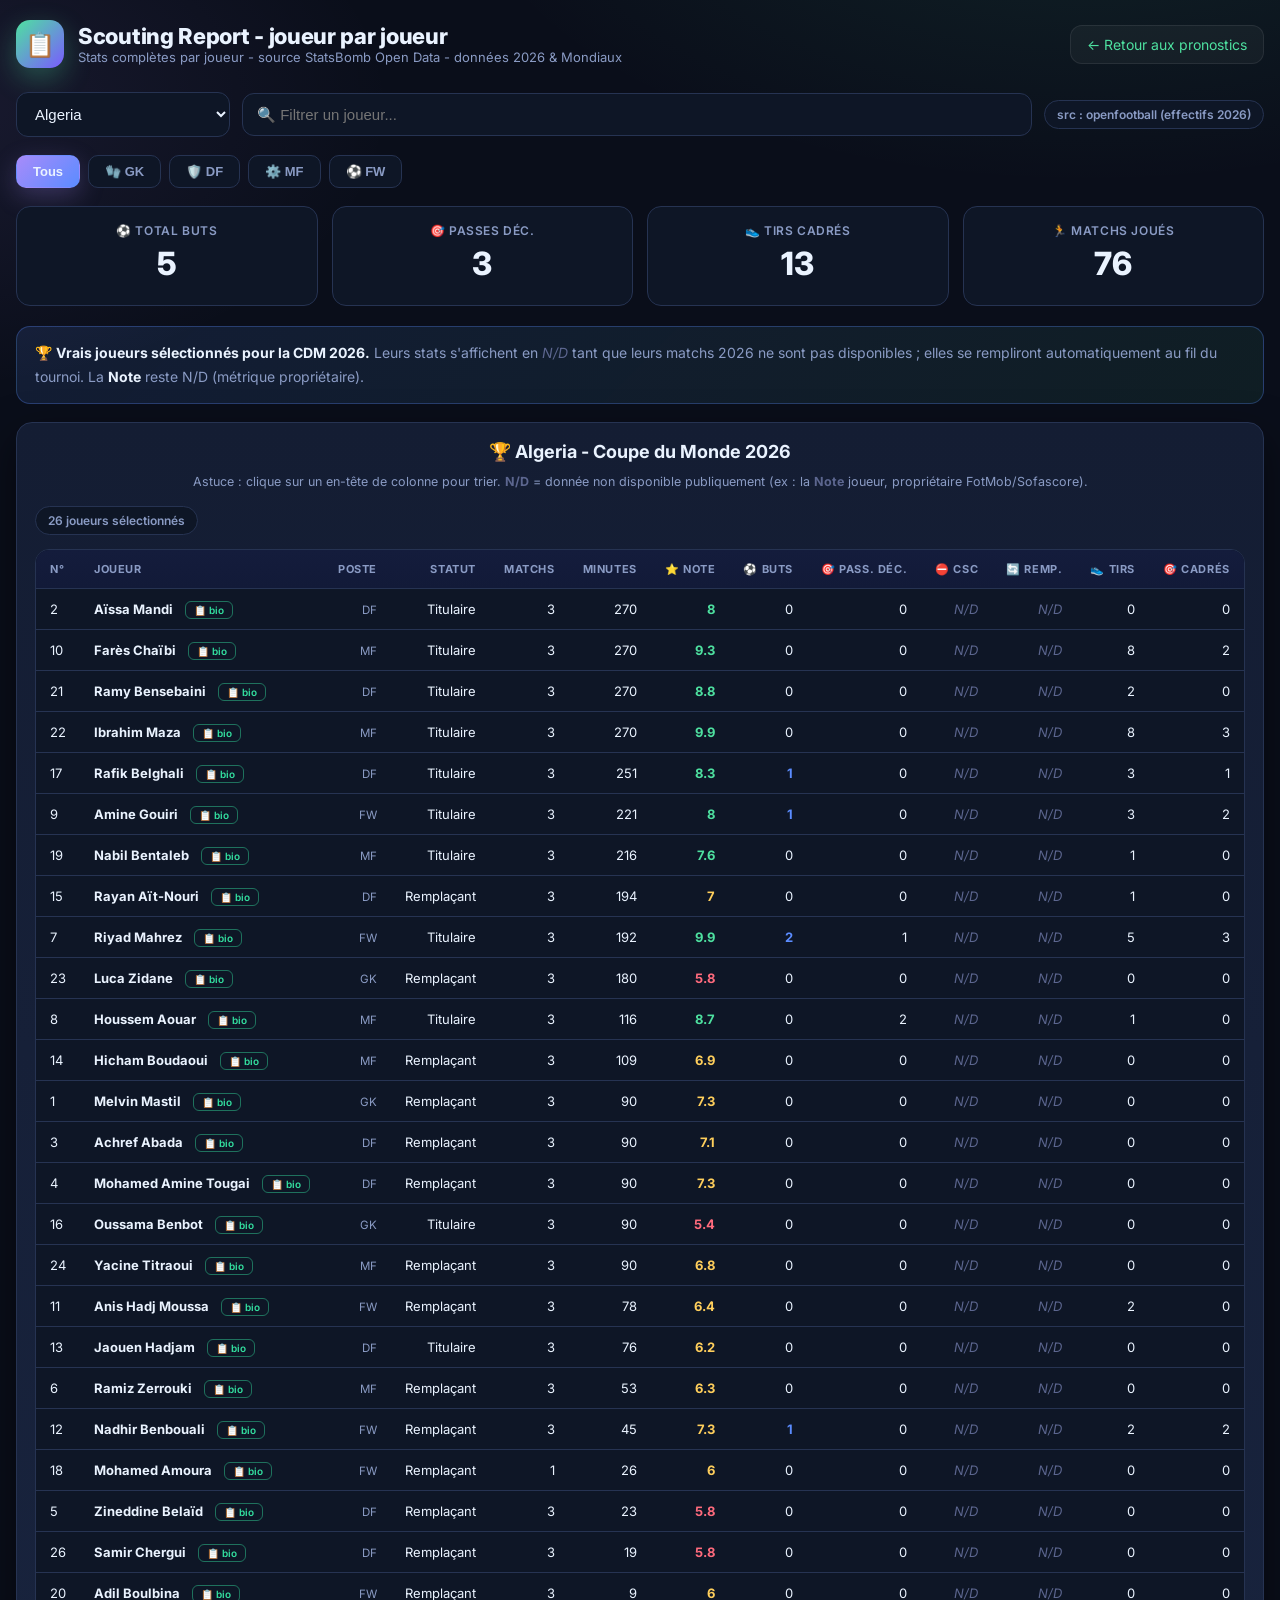
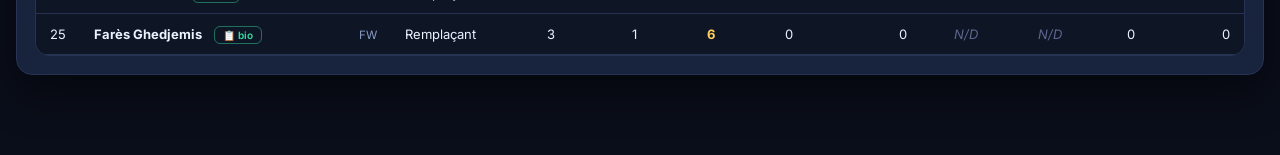
==== commit 9e793bf4: "chore(deploy): publish free static app" ====
--- a/scouting.html
+++ b/scouting.html
@@ -107,7 +107,7 @@
   .banner b{color:var(--txt);font-weight:700}
 </style>
 </head>
-<body data-build="23/06 12:14">
+<body data-build="01/07 15:01">
 <div class="wrap">
   <header>
     <div class="ball">📋</div>
@@ -154,7 +154,7 @@
   </div>
 </div>
 
-<script id="embedded-squads" type="application/json">[{"equipe":"Algeria","joueurs":[{"numero":1,"joueur":"Melvin Mastil","poste":"GK","age":26,"matchs_2026":2,"statut":"Remplaçant","minutes":90,"buts":0,"passes_dec":0,"but_csc":"N/D","tirs":0,"tirs_cadres":0,"xg":0.0,"xa":0.15,"passes_reussies":28,"passes_progressives":"N/D","tacles":0,"interceptions":0,"blocks":0,"degagements":2,"pressions":7,"ballons_recuperes":1,"fautes_commises":0,"fautes_subies":"N/D","hors_jeu":"N/D","remplacements":"N/D","note":7.2,"notes_history":[7.2],"cartons":"—","bio":{"bio":"Données statistiques insuffisantes pour dégager un profil net.","forces":["Volume de jeu standard"],"faiblesses":["N/D"],"source":"Auto-généré (Stats 2026)"}},{"numero":2,"joueur":"Aïssa Mandi","poste":"DF","age":34,"matchs_2026":2,"statut":"Titulaire","minutes":180,"buts":0,"passes_dec":0,"but_csc":"N/D","tirs":0,"tirs_cadres":0,"xg":0.0,"xa":0.21,"passes_reussies":95,"passes_progressives":"N/D","tacles":8,"interceptions":3,"blocks":2,"degagements":5,"pressions":35,"ballons_recuperes":9,"fautes_commises":0,"fautes_subies":"N/D","hors_jeu":0,"remplacements":"N/D","note":7.4,"notes_history":[7.4],"cartons":"—","bio":{"bio":"Profil généré automatiquement d'après les statistiques du tournoi.","forces":["Plaque tournante, gros volume de passes","Fort à la récupération (tacles/interceptions)"],"faiblesses":["N/D"],"source":"Auto-généré (Stats 2026)"}},{"numero":3,"joueur":"Achref Abada","poste":"DF","age":26,"matchs_2026":2,"statut":"Remplaçant","minutes":90,"buts":0,"passes_dec":0,"but_csc":"N/D","tirs":0,"tirs_cadres":0,"xg":0.0,"xa":0.29,"passes_reussies":58,"passes_progressives":"N/D","tacles":4,"interceptions":2,"blocks":1,"degagements":2,"pressions":12,"ballons_recuperes":5,"fautes_commises":0,"fautes_subies":"N/D","hors_jeu":0,"remplacements":"N/D","note":7.3,"notes_history":[7.3],"cartons":"—","bio":{"bio":"Profil généré automatiquement d'après les statistiques du tournoi.","forces":["Plaque tournante, gros volume de passes","Fort à la récupération (tacles/interceptions)"],"faiblesses":["N/D"],"source":"Auto-généré (Stats 2026)"}},{"numero":4,"joueur":"Mohamed Amine Tougai","poste":"DF","age":26,"matchs_2026":2,"statut":"Remplaçant","minutes":90,"buts":0,"passes_dec":0,"but_csc":"N/D","tirs":0,"tirs_cadres":0,"xg":0.0,"xa":0.22,"passes_reussies":43,"passes_progressives":"N/D","tacles":2,"interceptions":1,"blocks":0,"degagements":3,"pressions":14,"ballons_recuperes":6,"fautes_commises":0,"fautes_subies":"N/D","hors_jeu":0,"remplacements":"N/D","note":6.9,"notes_history":[6.9],"cartons":"—","bio":{"bio":"Profil généré automatiquement d'après les statistiques du tournoi.","forces":["Plaque tournante, gros volume de passes"],"faiblesses":["N/D"],"source":"Auto-généré (Stats 2026)"}},{"numero":5,"joueur":"Zineddine Belaïd","poste":"DF","age":27,"matchs_2026":2,"statut":"Remplaçant","minutes":4,"buts":0,"passes_dec":0,"but_csc":"N/D","tirs":0,"tirs_cadres":0,"xg":0.0,"xa":0.07,"passes_reussies":2,"passes_progressives":"N/D","tacles":0,"interceptions":0,"blocks":0,"degagements":0,"pressions":0,"ballons_recuperes":0,"fautes_commises":0,"fautes_subies":"N/D","hors_jeu":0,"remplacements":"N/D","note":6.0,"notes_history":[6.0],"cartons":"—","bio":{"bio":"Données statistiques insuffisantes pour dégager un profil net.","forces":["Volume de jeu standard"],"faiblesses":["N/D"],"source":"Auto-généré (Stats 2026)"}},{"numero":6,"joueur":"Ramiz Zerrouki","poste":"MF","age":28,"matchs_2026":2,"statut":"Titulaire","minutes":53,"buts":0,"passes_dec":0,"but_csc":"N/D","tirs":0,"tirs_cadres":0,"xg":0.0,"xa":0.19,"passes_reussies":32,"passes_progressives":"N/D","tacles":1,"interceptions":0,"blocks":0,"degagements":0,"pressions":8,"ballons_recuperes":3,"fautes_commises":2,"fautes_subies":"N/D","hors_jeu":0,"remplacements":"N/D","note":6.3,"notes_history":[6.3],"cartons":"Yellow","bio":{"bio":"Données statistiques insuffisantes pour dégager un profil net.","forces":["Volume de jeu standard"],"faiblesses":["N/D"],"source":"Auto-généré (Stats 2026)"}},{"numero":7,"joueur":"Riyad Mahrez","poste":"FW","age":35,"matchs_2026":2,"statut":"Titulaire","minutes":102,"buts":0,"passes_dec":1,"but_csc":"N/D","tirs":2,"tirs_cadres":1,"xg":0.23,"xa":1.04,"passes_reussies":22,"passes_progressives":"N/D","tacles":1,"interceptions":0,"blocks":0,"degagements":0,"pressions":19,"ballo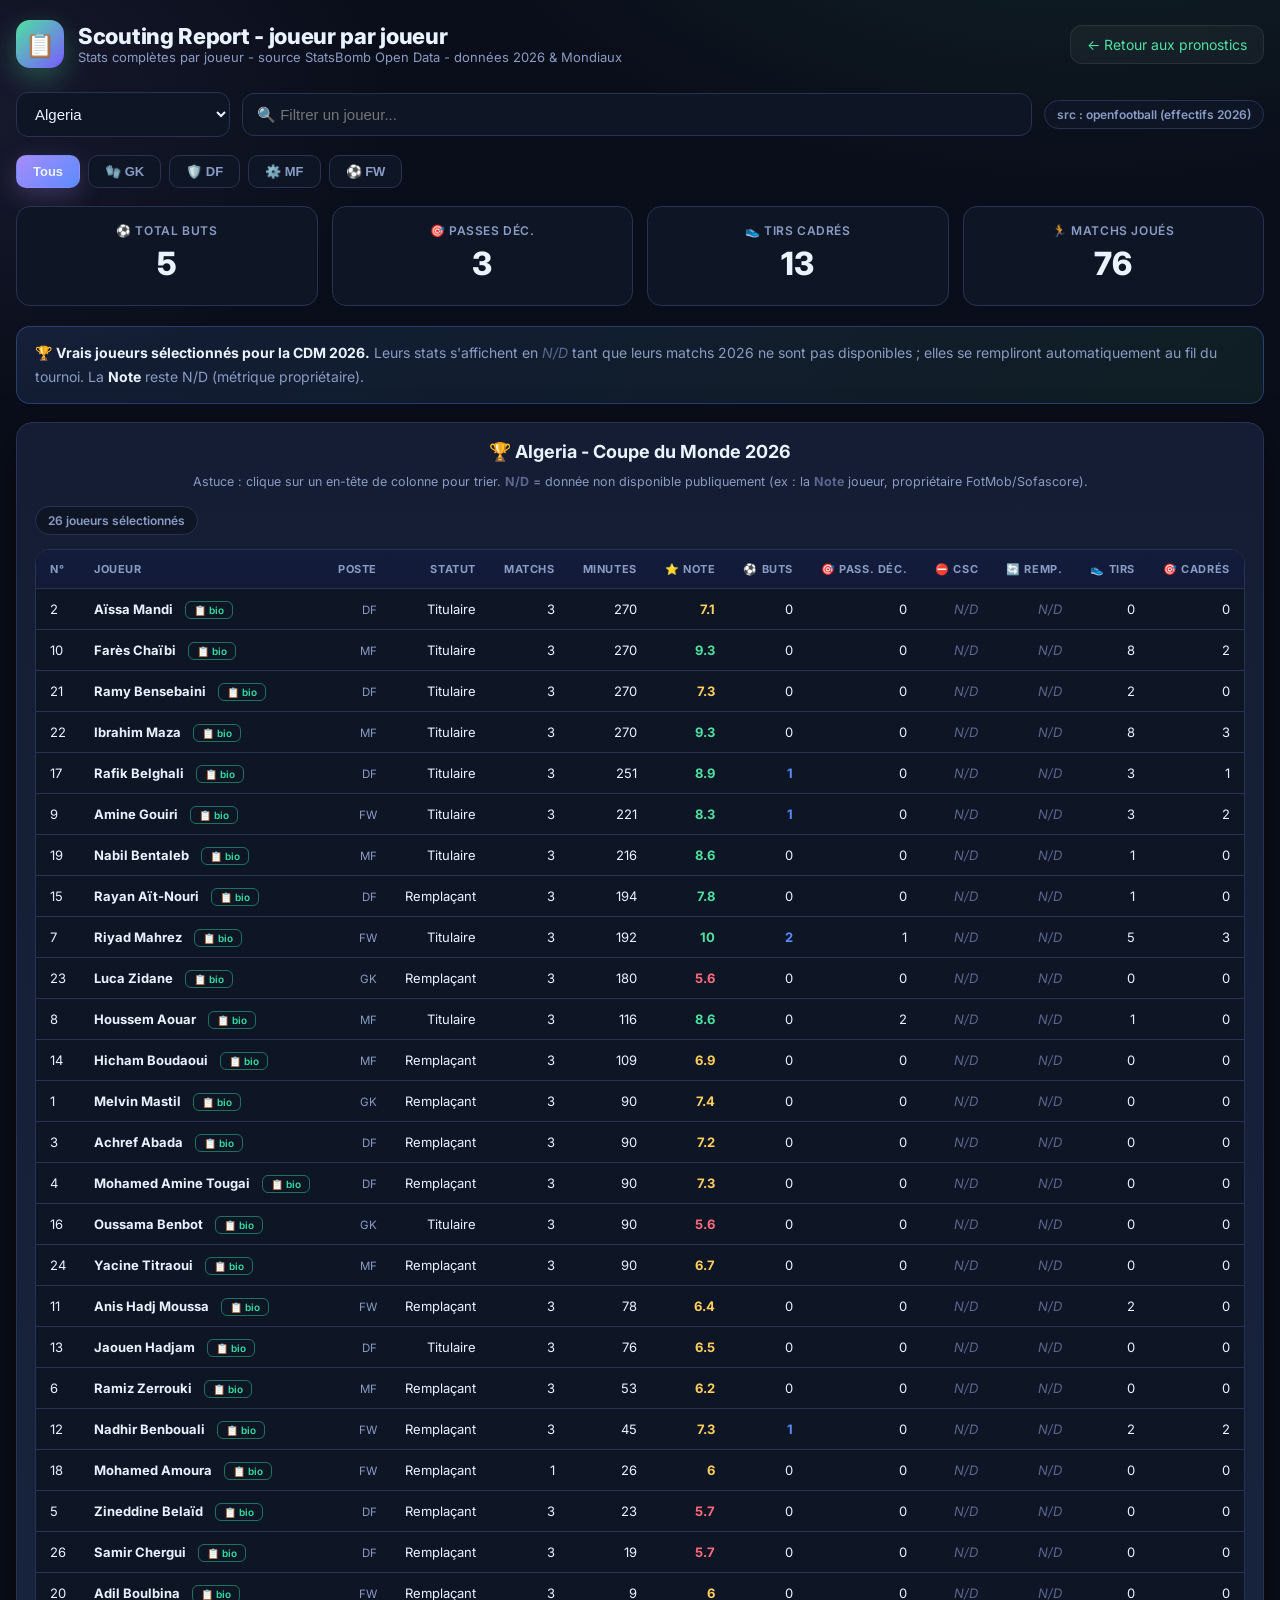
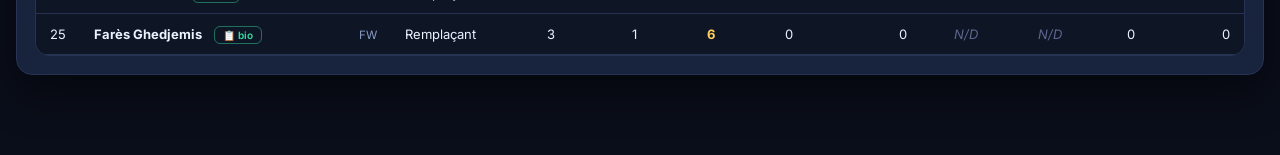
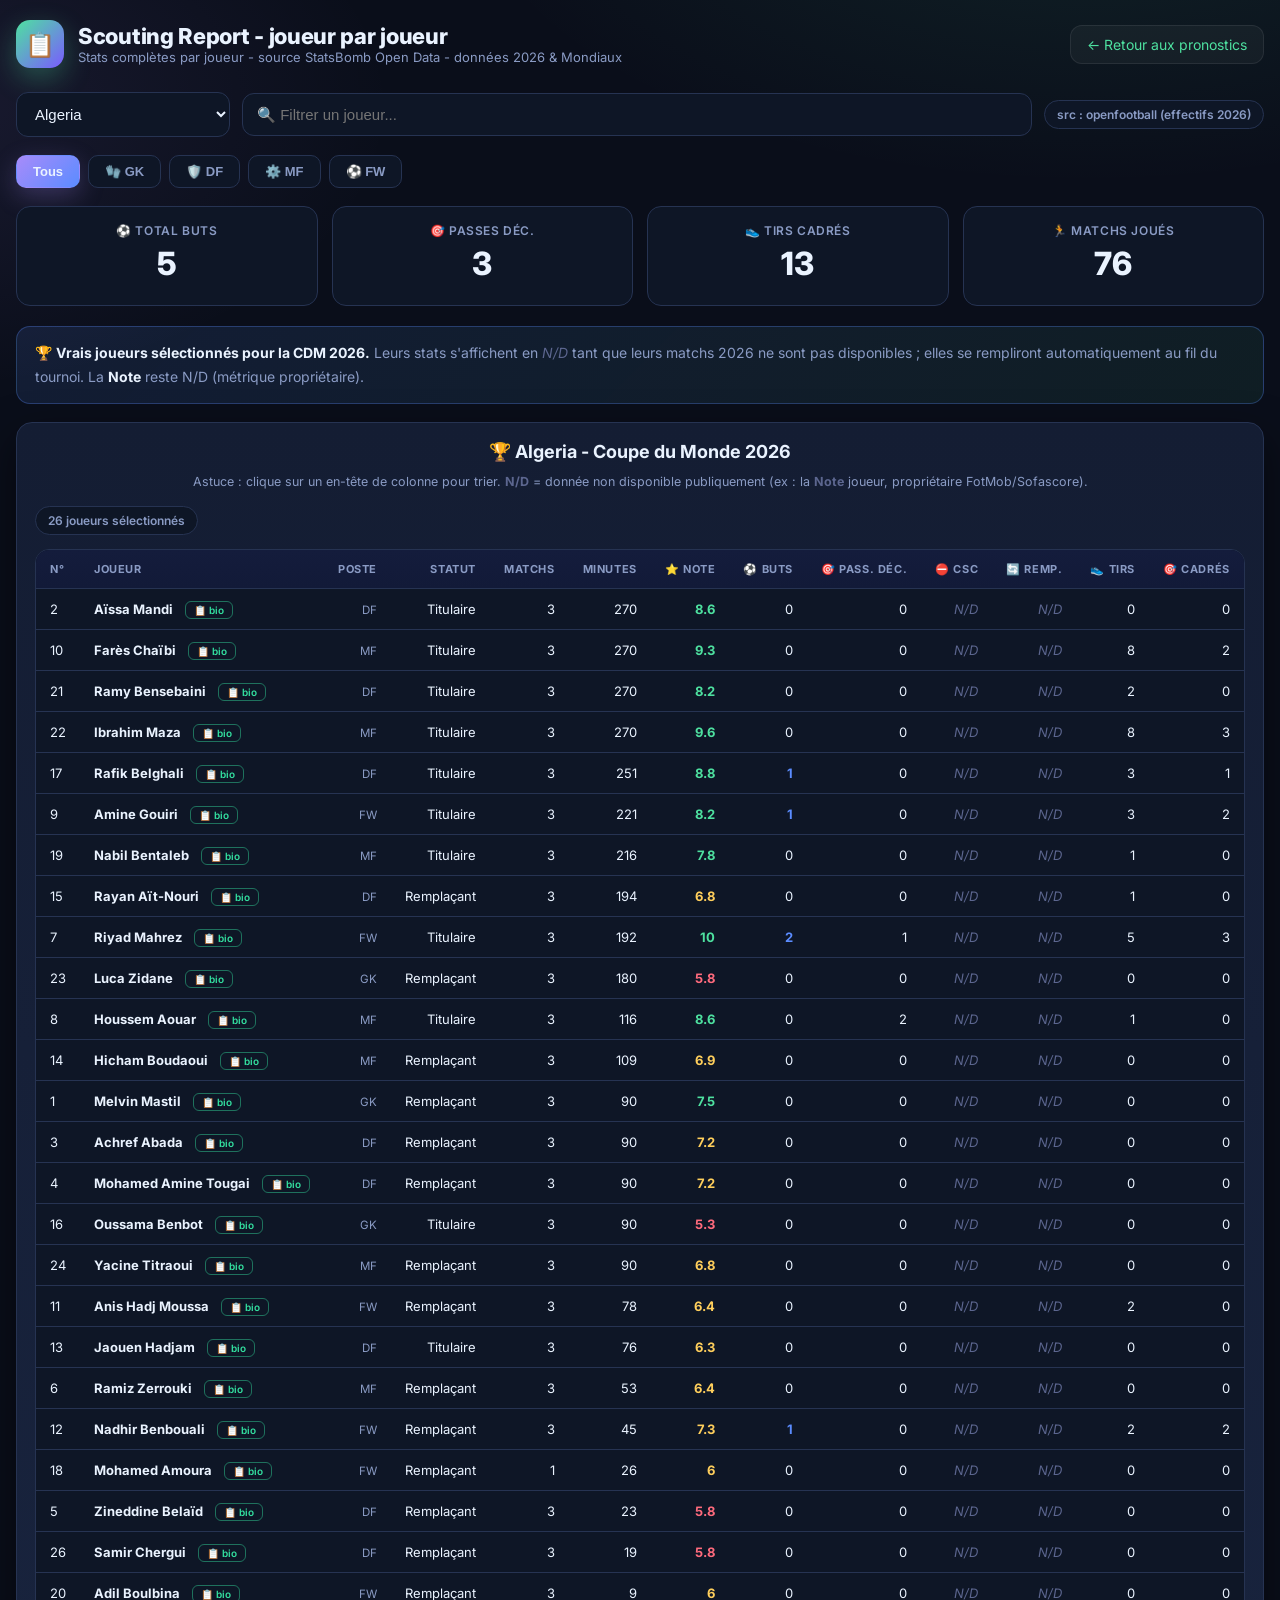
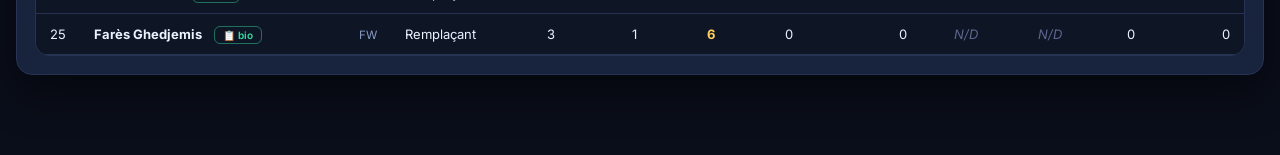
